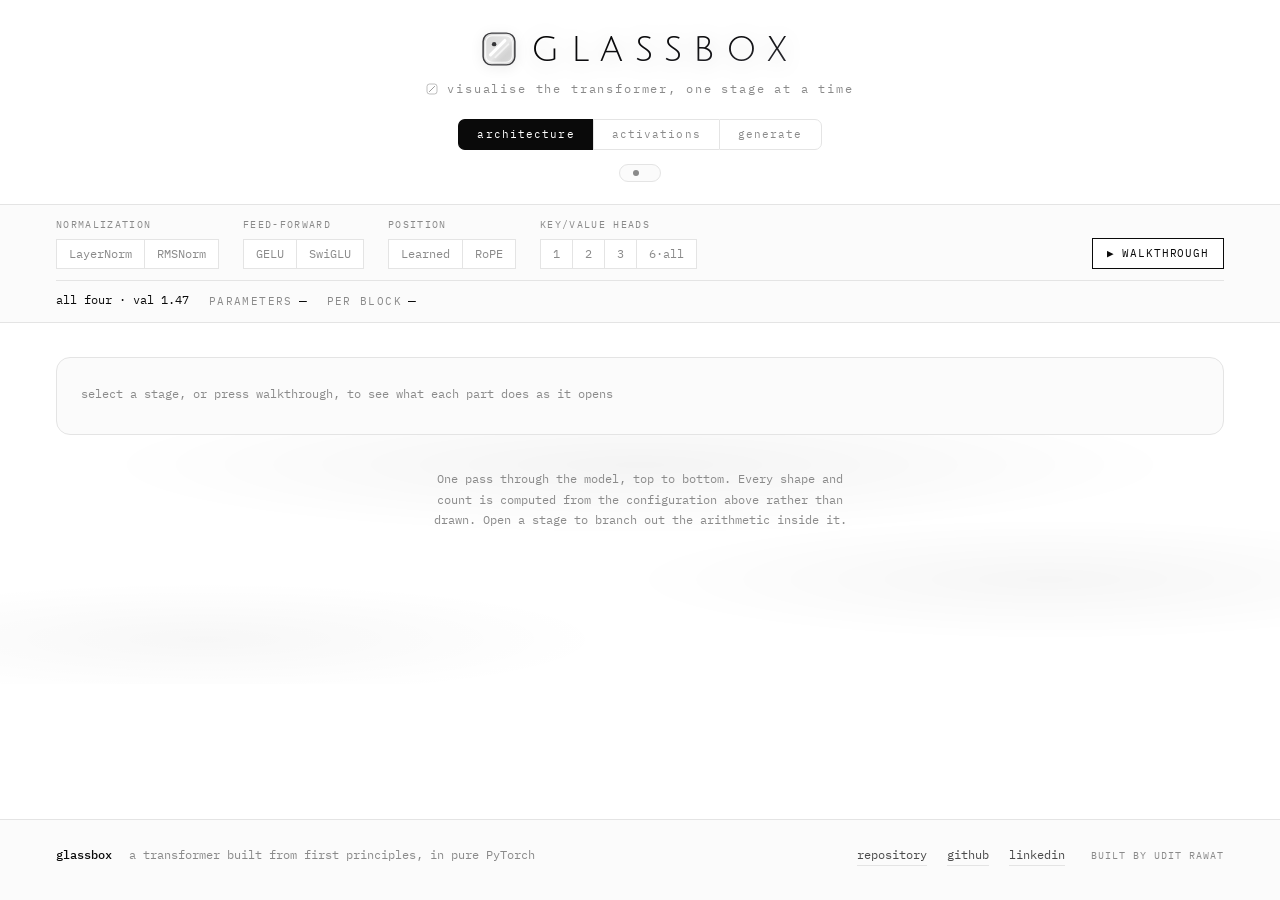
==== docs/index.html @ 79a3c071 "doc: built visualizer page and screenshots for github pages" ====
<!doctype html>
<html lang="en">
<head>
<meta charset="utf-8">
<meta name="viewport" content="width=device-width, initial-scale=1">
<title>glassbox — visualise the transformer</title>
<link rel="icon" href="data:image/svg+xml,%3Csvg%20xmlns%3D%22http%3A%2F%2Fwww.w3.org%2F2000%2Fsvg%22%20viewBox%3D%220%200%2032%2032%22%3E%3Crect%20width%3D%2232%22%20height%3D%2232%22%20rx%3D%228%22%20fill%3D%22%230b0b0d%22%2F%3E%3Cpath%20d%3D%22M7%2023L23%207%22%20stroke%3D%22%23fff%22%20stroke-width%3D%224.2%22%20stroke-linecap%3D%22round%22%20opacity%3D%22.95%22%2F%3E%3Cpath%20d%3D%22M13.5%2026.5L26.5%2013.5%22%20stroke%3D%22%23fff%22%20stroke-width%3D%222%22%20stroke-linecap%3D%22round%22%20opacity%3D%22.42%22%2F%3E%3Ccircle%20cx%3D%2210.8%22%20cy%3D%2210.8%22%20r%3D%222.7%22%20fill%3D%22%23fff%22%20opacity%3D%22.9%22%2F%3E%3C%2Fsvg%3E">
<link rel="preconnect" href="https://fonts.googleapis.com">
<link rel="preconnect" href="https://fonts.gstatic.com" crossorigin>
<link href="https://fonts.googleapis.com/css2?family=Julius+Sans+One&family=IBM+Plex+Mono:wght@400;450;500;600&display=swap" rel="stylesheet">
<style>
/* glassbox visualizer.

   Monospace throughout, with a bitmap face for the title. One light theme:
   chrome is black, white and grey, and colour appears only where it carries
   meaning — one hue and one geometric marker per component kind. The output
   head shares the embedding's hue and shape because it is the embedding
   transposed. */

:root{
  --ground:#ffffff; --surface:#fbfbfb; --surface-2:#f2f2f2; --line:#e4e4e4;
  --line-strong:#b8b8b8;
  --ink:#0a0a0a; --ink-mid:#4a4a4a; --ink-mute:#8a8a8a;

  --embedding:#c2560f;   --embedding-rgb:194,86,15;
  --attention:#12607f;   --attention-rgb:18,96,127;
  --feedforward:#5f3aa6; --feedforward-rgb:95,58,166;
  --norm:#5c5c66;        --norm-rgb:92,92,102;
  --residual:#26262c;    --residual-rgb:38,38,44;
  --output:#c2560f;      --output-rgb:194,86,15;

  --pad:56px;
  --bar-clear:24px;    /* set from the bar's measured height at runtime */
  --rail:420px;        /* panel column: pad + panel + pad */
  --card-w:330px;
  --display:"Julius Sans One",ui-sans-serif,system-ui,sans-serif;
  --mono:"IBM Plex Mono",ui-monospace,"SF Mono",SFMono-Regular,Menlo,monospace;
}
@media (max-width:820px){:root{--pad:20px;--card-w:290px}}

/* Glass, not flat fill. A tinted translucent pane, a bright rim along the top
   edge where light would catch it, and a soft shadow in its own hue. The name
   of the project is the reason: you are meant to see through the thing. */
.glass{
  background:linear-gradient(152deg,
      rgba(var(--kind-rgb),.16) 0%,
      rgba(var(--kind-rgb),.07) 46%,
      rgba(255,255,255,.42) 100%);
  backdrop-filter:blur(14px) saturate(150%);
  -webkit-backdrop-filter:blur(14px) saturate(150%);
  border:1px solid rgba(var(--kind-rgb),.30);
  box-shadow:
    inset 0 1px 0 rgba(255,255,255,.92),
    inset 0 0 0 1px rgba(255,255,255,.35),
    0 10px 26px -16px rgba(var(--kind-rgb),.55);
}

*{box-sizing:border-box}
/* main and .bar both set an explicit display, which beats the user-agent rule
   for [hidden] — so toggling the attribute did nothing and every view stayed
   on top of the others. */
[hidden]{display:none!important}
/* The footer is last in the document, but the generate view is short enough
   that on a tall window it stopped short of the bottom and left the footer
   floating in the middle of the page. Pinning it costs one flex column. */
body{margin:0;background:var(--ground);color:var(--ink);font-family:var(--mono);
  font-size:13px;line-height:1.55;-webkit-font-smoothing:antialiased;
  font-feature-settings:"zero" 1;
  min-height:100vh;display:flex;flex-direction:column}
.foot{margin-top:auto}
button{font:inherit;color:inherit;cursor:pointer}

/* ------------------------------------------------------------- header */
.mast{padding:30px var(--pad) 22px;border-bottom:1px solid var(--line);
  text-align:center}
h1{margin:0;font-family:var(--display);font-size:38px;font-weight:400;
  letter-spacing:.30em;line-height:1;text-transform:lowercase;position:relative}
/* Etched into frosted glass: the fill fades toward the tail, a hairline of
   white sits above the letterforms where light would catch a bevel, and a
   diffuse shadow sits beneath as if the pane had depth. */
h1 span{
  background:linear-gradient(168deg,#000 0%,#111114 58%,#33333a 100%);
  -webkit-background-clip:text;background-clip:text;color:transparent;
  filter:drop-shadow(0 1px 0 rgba(255,255,255,.85))
         drop-shadow(0 3px 10px rgba(0,0,0,.14))}
.d-title{font-family:var(--display);font-size:20px;font-weight:400;
  letter-spacing:.10em;margin:11px 0 18px}
/* A pane with a highlight struck across it — the mark is the thing the project
   is named after, and the same glass the cards are made of. */
.wordmark{display:flex;align-items:center;justify-content:center;gap:14px}
.glyph{width:36px;height:36px;flex:none;
  filter:drop-shadow(0 2px 6px rgba(0,0,0,.16))}
.tagline{margin:12px 0 0;color:var(--ink-mute);font-size:11.5px;
  letter-spacing:.16em;text-transform:lowercase;
  display:inline-flex;align-items:center;justify-content:center;gap:9px}
.tag-glyph{width:12px;height:12px;flex:none}

/* --------------------------------------------------------- control bar */
.bar{padding:13px var(--pad) 11px;border-bottom:1px solid var(--line);
  background:var(--surface);position:sticky;top:0;z-index:6;
  display:flex;flex-direction:column;gap:11px}
.bar-row{display:flex;align-items:flex-end;gap:24px;flex-wrap:wrap}
.bar-facts{align-items:center;gap:20px;padding-top:10px;
  border-top:1px solid var(--line)}
.bar-spacer{flex:1}
.fact{font-size:10.5px;color:var(--ink-mute);display:flex;align-items:baseline;gap:6px}
.fact em{font-style:normal;letter-spacing:.13em;text-transform:uppercase}
.fact b{font-size:13px;font-weight:500;color:var(--ink);
  font-variant-numeric:tabular-nums}
#model-name{color:var(--ink);font-size:12px}
.control-name{display:block;font-size:9.5px;letter-spacing:.14em;
  text-transform:uppercase;color:var(--ink-mute);margin-bottom:6px}
.seg{display:flex;border:1px solid var(--line);background:var(--ground)}
.seg button{background:none;border:0;border-right:1px solid var(--line);
  padding:5px 12px;font-size:11.5px;color:var(--ink-mute);transition:background .12s}
.seg button:last-child{border-right:0}
.seg button:hover{background:var(--surface-2);color:var(--ink)}
.seg button[aria-pressed="true"]{background:var(--ink);color:var(--ground);font-weight:500}
.breakdown{display:flex;gap:18px;align-items:center}
.bd{display:flex;align-items:center;gap:7px;font-size:10.5px;color:var(--ink-mute)}
.bd b{font-weight:500;color:var(--ink-mid);font-variant-numeric:tabular-nums}
.note{text-align:right}

/* ------------------------------------------------------------- canvas */
/* Two columns: the panel's gutter on the left, the canvas on the right. The
   canvas then takes the same width back as padding on its right, so the flow
   stays centred on the page rather than on the space that was left over. */
main{position:relative;display:block}
@media (min-width:1380px){
  main{display:grid;grid-template-columns:var(--rail) minmax(0,1fr)}
}
.canvas{padding:34px var(--pad) 120px;position:relative;isolation:isolate}
/* Room for the floating panel, taken symmetrically so the flow stays centred
   on the page rather than on the leftover space. */
@media (min-width:1380px){
  .canvas{padding-left:0;padding-right:var(--rail)}
}
/* A barely-there ground so the panes have something to refract. Grey only —
   the chrome stays black and white. */
.canvas::before{content:"";position:absolute;inset:0;z-index:-1;pointer-events:none;
  background:
    radial-gradient(60% 40% at 50% 12%, rgba(0,0,0,.045), transparent 70%),
    radial-gradient(46% 34% at 82% 58%, rgba(0,0,0,.035), transparent 72%),
    radial-gradient(44% 32% at 16% 82%, rgba(0,0,0,.03), transparent 72%)}
.lede{max-width:62ch;margin:0 auto 34px;font-size:12px;color:var(--ink-mute);
  line-height:1.7;text-align:center}
/* The spine is centred and stays centred. Branches are taken out of flow and
   floated to the right, so opening one never shifts the column sideways. */
.flow{width:var(--card-w);margin:0 auto;display:flex;flex-direction:column;
  align-items:stretch;position:relative}
.stage{position:relative}

.card{position:relative;width:var(--card-w);flex:none;padding:15px 17px;
  border-radius:13px;cursor:pointer;
  transition:transform .16s cubic-bezier(.33,1,.68,1),box-shadow .16s,
             max-height .3s,opacity .24s,padding .3s;
  max-height:132px;overflow:hidden}
.card:hover{transform:translateY(-2px)}
.card:hover,.card[aria-selected="true"]{
  box-shadow:
    inset 0 1px 0 rgba(255,255,255,.95),
    inset 0 0 0 1px rgba(255,255,255,.45),
    0 14px 30px -14px rgba(var(--kind-rgb),.6),
    0 0 0 1px rgba(var(--kind-rgb),.42)}

.card-top{display:flex;align-items:flex-start;gap:12px}
.marker{flex:none;margin-top:2px}
.card-head{flex:1;min-width:0}
.card-kind{font-size:9px;letter-spacing:.14em;text-transform:uppercase;
  color:var(--kind)}
.card-title{font-size:14px;font-weight:500;line-height:1.35;margin-top:3px}
.card-nums{text-align:right;flex:none}
.card-shape{font-size:10.5px;color:var(--ink-mute);white-space:nowrap}
.card-params{font-size:12.5px;color:var(--ink-mid);font-variant-numeric:tabular-nums;
  margin-top:2px}
.card-more{display:flex;align-items:center;gap:7px;margin-top:10px;font-size:10px;
  letter-spacing:.08em;text-transform:uppercase;color:var(--kind)}
.card-more .chev{font-size:8px;transition:transform .2s}
.stage[data-open="true"] .card-more .chev{transform:rotate(90deg)}
.pulse{position:relative;width:5px;height:5px;background:var(--kind);flex:none}
.pulse::after{content:"";position:absolute;inset:0;background:var(--kind);
  animation:blip 2.2s ease-out infinite}
@keyframes blip{0%{transform:scale(1);opacity:.5}70%,100%{transform:scale(3.6);opacity:0}}
.stage[data-open="true"] .pulse::after{animation:none}

.card.absent{max-height:0;padding-top:0;padding-bottom:0;opacity:0;border-width:0}
.stage.absent-row + .link{max-height:0;opacity:0}
.card.changed{animation:flash .9s ease-out}
@keyframes flash{0%{box-shadow:-4px 4px 0 0 var(--kind)}100%{box-shadow:-4px 4px 0 0 transparent}}

/* ------------------------------------------ the sideways branch of steps */
.rail{position:absolute;left:100%;top:0;display:flex;align-items:flex-start;
  overflow:hidden;max-width:0;opacity:0;
  transition:max-width .55s cubic-bezier(.33,1,.68,1),opacity .4s}
.stage[data-open="true"] .rail{max-width:1200px;opacity:1}
.rail-stem{width:26px;height:1px;background:var(--kind);margin-top:33px;flex:none}
.steps{display:flex;align-items:flex-start;gap:0}
.step{width:118px;flex:none;display:flex;flex-direction:column;align-items:center;
  gap:8px;padding:0 4px}
.tile{width:54px;height:54px;border-radius:11px;display:flex;align-items:center;
  justify-content:center;font-size:15px;font-weight:500;color:var(--kind);
  position:relative}
.tile::after{content:"";position:absolute;inset:5px;border-radius:7px;
  border:1px solid rgba(255,255,255,.6);pointer-events:none}
.step p{margin:0;font-size:10.5px;line-height:1.45;color:var(--ink-mid);
  text-align:center}
.hop{width:20px;height:1px;background:var(--kind);opacity:.5;margin-top:33px;flex:none}

/* connectors down the spine */
.link{width:1px;height:24px;background:var(--line-strong);margin:0 auto;
  position:relative;transition:max-height .3s,opacity .24s;max-height:24px}
.link::after{content:"";position:absolute;bottom:0;left:50%;width:5px;height:5px;
  border-bottom:1px solid var(--line-strong);border-right:1px solid var(--line-strong);
  transform:translateX(-50%) rotate(45deg)}

[data-kind="embedding"]{--kind:var(--embedding);--kind-rgb:var(--embedding-rgb)}
[data-kind="attention"]{--kind:var(--attention);--kind-rgb:var(--attention-rgb)}
[data-kind="feedforward"]{--kind:var(--feedforward);--kind-rgb:var(--feedforward-rgb)}
[data-kind="norm"]{--kind:var(--norm);--kind-rgb:var(--norm-rgb)}
[data-kind="residual"]{--kind:var(--residual);--kind-rgb:var(--residual-rgb)}
[data-kind="output"]{--kind:var(--output);--kind-rgb:var(--output-rgb)}
.stage{--kind:var(--ink);--kind-rgb:38,38,44}

/* ------------------------------------------------------------ ×N group */
.stack{position:relative;border:1px dashed var(--line-strong);padding:32px 16px 16px;
  background:var(--surface);margin:4px -17px}
.stack-head{display:flex;align-items:center;gap:10px;position:absolute;top:-12px;
  left:16px;background:var(--ground);border:1px solid var(--line);padding:3px 12px 3px 10px}
.stack-head:hover{border-color:var(--line-strong)}
.stack-title{font-size:11.5px;font-weight:500}
.stack-head .chev{font-size:8px;color:var(--ink-mute);transition:transform .2s}
.stack[data-open="true"] .stack-head .chev{transform:rotate(90deg)}
.badge{font-size:11px;padding:1px 8px;background:var(--ink);color:var(--ground);
  font-variant-numeric:tabular-nums}
.stack-meta{font-size:10px;color:var(--ink-mute);font-variant-numeric:tabular-nums}
.stack-body{display:flex;flex-direction:column;align-items:flex-start}
.stack-shut{display:flex;align-items:center;gap:18px}
.mini{display:flex;gap:6px;align-items:center}
.stack-shut p{margin:0;font-size:11px;color:var(--ink-mute);max-width:34ch}
.stack[data-open="true"] .stack-shut{display:none}
.stack[data-open="false"] .stack-body{display:none}

/* -------------------------------------------------------------- detail */
/* On the left and sticky, so it fills in as each stage opens rather than
   waiting at the bottom of the page for someone to scroll that far. */
.detail{background:var(--surface);border:1px solid var(--line);border-radius:14px;
  padding:26px 24px 30px;margin:34px var(--pad) 0}
@media (min-width:1380px){
  /* Sticky rather than fixed. Fixed cannot clear the bar at the top of the page
     and still sit sensibly once scrolled — it has one offset for two different
     situations, and gets clipped in one of them. */
  .detail{position:sticky;top:var(--bar-clear);width:308px;
    margin:0 0 0 var(--pad);align-self:start;
    max-height:calc(100vh - var(--bar-clear) - 32px);overflow-y:auto}
}
.detail-empty{color:var(--ink-mute);font-size:12px}
.detail-hint{margin:0;line-height:1.7}
.d-head{display:flex;align-items:center;gap:11px}
.d-kind{font-size:9.5px;letter-spacing:.14em;text-transform:uppercase;color:var(--kind)}
.d-grid{display:flex;flex-direction:column;gap:22px}
.d-body{font-size:13px;line-height:1.75;color:var(--ink-mid);margin:0;max-width:70ch}
.d-note{margin:14px 0 0;padding:12px 14px;background:var(--ground);
  border-left:2px solid var(--kind);font-size:12px;line-height:1.7;color:var(--ink-mid);
  max-width:70ch}
.d-facts{display:flex;flex-direction:column;gap:9px;margin-top:4px}
.d-fact{display:flex;justify-content:space-between;gap:14px;font-size:11.5px;
  border-bottom:1px solid var(--line);padding-bottom:8px}
.d-fact span{color:var(--ink-mute)}
.d-fact b{font-weight:500;font-variant-numeric:tabular-nums;text-align:right}
.d-src{font-size:10.5px;color:var(--ink-mute);word-break:break-all;margin-top:14px}

@media (prefers-reduced-motion:reduce){*{animation:none!important;transition:none!important}}

/* ------------------------------------------------------------ walkthrough */
.play{background:var(--ground);border:1px solid var(--ink);padding:6px 14px;
  font-size:11px;letter-spacing:.08em;text-transform:uppercase;
  transition:background .13s,color .13s}
.play:hover{background:var(--ink);color:var(--ground)}
.play[data-playing="true"]{background:var(--ink);color:var(--ground)}
/* the stage being narrated */
.stage.lit .card{box-shadow:
    inset 0 1px 0 rgba(255,255,255,.95),
    0 18px 38px -16px rgba(var(--kind-rgb),.7),
    0 0 0 1.5px rgba(var(--kind-rgb),.55)}

/* --------------------------------------------------------------- signal */
/* A line drawn from the panel to whichever stage is being explained, so the
   two halves of the page are visibly the same thought. Dashes travel along it
   toward the panel, in the direction the explanation flows. */
.signal{position:absolute;inset:0;width:100%;height:100%;pointer-events:none;
  z-index:2;overflow:visible;opacity:0;transition:opacity .35s}
.signal.on{opacity:1}
.signal path{fill:none;stroke:var(--kind,#26262c);stroke-width:1.3;
  stroke-dasharray:5 6;stroke-linecap:round;
  animation:travel 1.1s linear infinite}
@keyframes travel{to{stroke-dashoffset:-11}}
@media (max-width:1379px){.signal{display:none}}
@media (prefers-reduced-motion:reduce){.signal path{animation:none}}

/* ---------------------------------------------------------------- footer */
.foot{display:flex;align-items:baseline;gap:26px;flex-wrap:wrap;
  padding:26px var(--pad) 34px;border-top:1px solid var(--line);
  background:var(--surface);font-size:11.5px;color:var(--ink-mute)}
.foot strong{font-weight:500;color:var(--ink);margin-right:10px}
.foot nav{display:flex;gap:20px;margin-left:auto}
.foot a{color:var(--ink-mid);text-decoration:none;border-bottom:1px solid var(--line);
  padding-bottom:1px;transition:color .13s,border-color .13s}
.foot a:hover{color:var(--ink);border-color:var(--ink)}
.foot .by{letter-spacing:.1em;text-transform:uppercase;font-size:10px}

/* ====================================================== activations & generate */

.modes{display:flex;justify-content:center;gap:0;margin-top:18px}
.modes button{background:var(--ground);border:1px solid var(--line);border-right:0;
  padding:6px 18px;font-size:11px;letter-spacing:.1em;text-transform:lowercase;
  color:var(--ink-mute);transition:background .13s,color .13s}
.modes button:first-child{border-radius:7px 0 0 7px}
.modes button:last-child{border-right:1px solid var(--line);border-radius:0 7px 7px 0}
.modes button:hover{background:var(--surface-2);color:var(--ink)}
.modes button[aria-pressed="true"]{background:var(--ink);color:var(--ground);
  border-color:var(--ink)}

.view{padding:0 var(--pad) 70px}
.view[data-view="generate"]{padding-bottom:50px}
.cap{font-size:9.5px;letter-spacing:.14em;text-transform:uppercase;color:var(--ink-mute)}

.prompt-bar{display:flex;gap:10px;align-items:stretch;padding:22px 0 18px;
  max-width:1180px;margin:0 auto}
.prompt-bar input{flex:1;font:inherit;font-size:13px;padding:9px 13px;
  border:1px solid var(--line);border-radius:8px;background:var(--ground);
  color:var(--ink)}
.prompt-bar input:focus{outline:none;border-color:var(--ink)}
.prompt-bar select{font:inherit;font-size:12px;padding:9px 11px;border-radius:8px;
  border:1px solid var(--line);background:var(--ground);color:var(--ink)}
.run{background:var(--ink);color:var(--ground);border:1px solid var(--ink);
  border-radius:8px;padding:9px 20px;font-size:11px;letter-spacing:.1em;
  text-transform:uppercase}
.run:hover{opacity:.86}
.run[disabled]{opacity:.45;cursor:default}

.act-wrap{max-width:1180px;margin:0 auto;display:flex;flex-direction:column;gap:16px}
.pane{border:1px solid var(--line);border-radius:12px;background:var(--surface);
  padding:14px 16px 16px}
.pane-head{display:flex;justify-content:space-between;align-items:center;gap:16px;
  margin-bottom:12px;flex-wrap:wrap}
.sortby{display:flex;align-items:center;gap:6px;font-size:10px;color:var(--ink-mute)}
.sortby button{background:var(--ground);border:1px solid var(--line);
  padding:3px 9px;font-size:10px;color:var(--ink-mute);border-radius:5px}
.sortby button[aria-pressed="true"]{background:var(--ink);color:var(--ground);
  border-color:var(--ink)}

.tokens{display:flex;flex-wrap:wrap;gap:4px;margin-top:8px}
.tok{border:1px solid var(--line);background:var(--ground);border-radius:5px;
  padding:4px 7px;font-size:12px;color:var(--ink-mid);transition:all .11s}
.tok:hover{border-color:var(--line-strong)}
.tok[aria-pressed="true"]{background:var(--attention);border-color:var(--attention);
  color:#fff}

.act-main{display:grid;grid-template-columns:minmax(0,1fr);gap:16px}
@media (min-width:1100px){.act-main{grid-template-columns:minmax(0,1fr) 400px}}

.grid{display:grid;grid-template-columns:repeat(6,1fr);gap:7px}
.cell{border:1px solid var(--line);border-radius:6px;background:var(--ground);
  padding:5px;display:flex;flex-direction:column;gap:4px;transition:all .12s}
.cell:hover{border-color:var(--attention)}
.cell[aria-pressed="true"]{border-color:var(--attention);
  box-shadow:0 0 0 2px rgba(var(--attention-rgb),.28)}
.cell canvas{width:100%;aspect-ratio:1;image-rendering:pixelated;border-radius:3px;
  display:block}
.cell .lbl{font-size:8.5px;color:var(--ink-mute);display:flex;
  justify-content:space-between;gap:4px}
.cell .kind{font-size:8px;color:var(--attention)}

.heat-wrap{position:relative;padding:0 0 22px 46px}
.heat{width:100%;aspect-ratio:1;image-rendering:pixelated;border:1px solid var(--line);
  border-radius:4px;display:block;cursor:crosshair}
.axis{position:absolute;display:flex;font-size:8.5px;color:var(--ink-mute);
  overflow:hidden}
.axis-y{left:0;top:0;bottom:22px;width:42px;flex-direction:column;
  align-items:flex-end;justify-content:space-between;text-align:right}
.axis-x{left:46px;right:0;bottom:0;height:20px;justify-content:space-between}
.axis span{white-space:nowrap;overflow:hidden;max-width:42px}
.readout{margin:10px 0 0;font-size:11.5px;color:var(--ink-mid);min-height:17px}
.stats{display:grid;grid-template-columns:repeat(2,1fr);gap:6px 16px;margin-top:12px}
.stat-row{display:flex;justify-content:space-between;font-size:10.5px;
  border-bottom:1px solid var(--line);padding-bottom:4px}
.stat-row span{color:var(--ink-mute)}
.stat-row b{font-weight:500;font-variant-numeric:tabular-nums}

.lens{display:flex;gap:0;overflow-x:auto;padding-bottom:4px}
.depth{flex:1;min-width:98px;display:flex;flex-direction:column;align-items:center;
  gap:6px;padding:0 5px;position:relative}
.depth + .depth::before{content:"";position:absolute;left:-4px;top:26px;width:8px;
  height:1px;background:var(--line-strong)}
.depth .d-label{font-size:9px;letter-spacing:.1em;text-transform:uppercase;
  color:var(--ink-mute)}
.depth .d-tok{width:100%;border:1px solid var(--line);border-radius:7px;
  background:var(--ground);padding:9px 6px;text-align:center;font-size:16px;
  font-weight:500}
.depth .d-prob{font-size:10.5px;color:var(--ink-mute);font-variant-numeric:tabular-nums}
.depth .d-bar{width:100%;height:3px;background:var(--surface-2);border-radius:2px;
  overflow:hidden}
.depth .d-bar i{display:block;height:100%;background:var(--attention)}
.depth.final .d-tok{border-color:var(--attention);
  box-shadow:0 0 0 2px rgba(var(--attention-rgb),.2)}

.preds{display:flex;flex-direction:column;gap:5px}
.pred{display:grid;grid-template-columns:56px 1fr 54px;align-items:center;gap:10px;
  font-size:12px}
.pred .p-tok{border:1px solid var(--line);border-radius:5px;background:var(--ground);
  padding:3px 0;text-align:center;font-weight:500}
.pred .p-bar{height:8px;background:var(--surface-2);border-radius:3px;overflow:hidden}
.pred .p-bar i{display:block;height:100%;background:var(--attention)}
.pred .p-val{text-align:right;font-size:11px;color:var(--ink-mute);
  font-variant-numeric:tabular-nums}

.gen-wrap{max-width:900px;margin:0 auto}
.gen-note{display:block;line-height:1.7;text-transform:none;letter-spacing:0;
  font-size:11.5px;margin-bottom:14px}
.gen-meta{display:flex;gap:20px;flex-wrap:wrap;margin-bottom:12px;font-size:11px;
  color:var(--ink-mute)}
.gen-meta b{color:var(--ink);font-weight:500;font-variant-numeric:tabular-nums}
.gen-out{margin:0;padding:20px 22px;border:1px solid var(--line);border-radius:12px;
  background:var(--surface);font-size:13px;line-height:1.75;white-space:pre-wrap;
  color:var(--ink-mid);min-height:220px}
.gen-out b{color:var(--ink);font-weight:500}
.busy{color:var(--ink-mute);font-style:italic}

/* ------------------------------------------------------------- status */
/* Which build this is. A recorded answer and a live one look identical on the
   page, so the difference has to be stated rather than inferred. */
.status{display:inline-flex;align-items:center;gap:8px;margin:14px auto 0;
  padding:5px 13px;border:1px solid var(--line);border-radius:20px;
  background:var(--surface);font-size:10.5px;color:var(--ink-mute);
  letter-spacing:.04em}
.status i{width:6px;height:6px;border-radius:50%;flex:none;background:var(--ink-mute)}
.status[data-mode="live"] i{background:#2e7d4f;
  box-shadow:0 0 0 3px rgba(46,125,79,.16)}
.status[data-mode="static"] i{background:#b07a12;
  box-shadow:0 0 0 3px rgba(176,122,18,.16)}
.mast .status{display:flex;width:max-content}

/* -------------------------------------------------------- themed select */
/* A native select paints its list with operating-system chrome that no
   stylesheet can reach, so the popup never matched anything else on the page.
   The real element stays in the DOM, hidden but functional, and this draws
   over it — so .value and change events keep working exactly as before. */
.sel{position:relative;display:inline-flex}
.sel select{position:absolute;inset:0;opacity:0;pointer-events:none;width:100%}
.sel-btn{display:flex;align-items:center;gap:10px;width:100%;
  border:1px solid var(--line);border-radius:8px;background:var(--ground);
  padding:9px 12px;font-size:12px;color:var(--ink);text-align:left}
.sel-btn:hover{border-color:var(--line-strong)}
.sel[data-open="true"] .sel-btn{border-color:var(--ink)}
.sel-btn .v{flex:1;white-space:nowrap;overflow:hidden;text-overflow:ellipsis}
.sel-btn .c{font-size:8px;color:var(--ink-mute);transition:transform .18s}
.sel[data-open="true"] .sel-btn .c{transform:rotate(180deg)}
.sel-list{position:absolute;top:calc(100% + 5px);left:0;min-width:100%;
  background:var(--ground);border:1px solid var(--line-strong);border-radius:9px;
  box-shadow:0 12px 30px -12px rgba(0,0,0,.28);padding:5px;z-index:40;
  max-height:280px;overflow-y:auto;display:none}
.sel[data-open="true"] .sel-list{display:block}
.sel-list button{display:block;width:100%;text-align:left;background:none;border:0;
  border-radius:6px;padding:7px 10px;font-size:12px;color:var(--ink-mid);
  white-space:nowrap}
.sel-list button:hover{background:var(--surface-2);color:var(--ink)}
.sel-list button[aria-selected="true"]{background:var(--ink);color:var(--ground)}

</style>
</head>
<body>

<header class="mast">
  <div class="wordmark">
    <svg class="glyph" viewBox="0 0 34 34" aria-hidden="true">
      <defs>
        <linearGradient id="pane" x1="0" y1="0" x2="1" y2="1">
          <stop offset="0" stop-color="#000" stop-opacity=".14"/>
          <stop offset=".55" stop-color="#000" stop-opacity=".05"/>
          <stop offset="1" stop-color="#fff" stop-opacity=".5"/>
        </linearGradient>
      </defs>
      <rect x="2" y="2" width="30" height="30" rx="8" fill="url(#pane)"
            stroke="#111114" stroke-opacity=".8" stroke-width="1.4"/>
      <rect x="4.4" y="4.4" width="25.2" height="25.2" rx="6" fill="none"
            stroke="#fff" stroke-opacity=".85"/>
      <path d="M9 22.5 L22.5 9" stroke="#fff" stroke-opacity=".95"
            stroke-width="3" stroke-linecap="round"/>
      <path d="M13.5 25 L26 12.5" stroke="#fff" stroke-opacity=".6"
            stroke-width="1.6" stroke-linecap="round"/>
      <circle cx="12.4" cy="12.4" r="2.1" fill="#111114" fill-opacity=".82"/>
    </svg>
    <h1><span>glassbox</span></h1>
  </div>
  <p class="tagline">
    <svg class="tag-glyph" viewBox="0 0 12 12" aria-hidden="true">
      <rect x="1" y="1" width="10" height="10" rx="2.6" fill="none"
            stroke="currentColor" stroke-opacity=".55"/>
      <path d="M3.4 8.6 L8.6 3.4" stroke="currentColor" stroke-opacity=".85"
            stroke-linecap="round"/>
    </svg>
    visualise the transformer, one stage at a time
  </p>
  <nav class="modes" id="modes">
    <button data-mode="architecture" aria-pressed="true">architecture</button>
    <button data-mode="activations" aria-pressed="false">activations</button>
    <button data-mode="generate" aria-pressed="false">generate</button>
  </nav>
  <p class="status" id="status"><i></i><span></span></p>
</header>

<div class="bar" data-for="architecture">
  <div class="bar-row">
    <div class="control" data-field="norm">
      <span class="control-name">normalization</span>
      <div class="seg"><button data-value="layernorm">LayerNorm</button><button data-value="rmsnorm">RMSNorm</button></div>
    </div>
    <div class="control" data-field="activation">
      <span class="control-name">feed-forward</span>
      <div class="seg"><button data-value="gelu">GELU</button><button data-value="swiglu">SwiGLU</button></div>
    </div>
    <div class="control" data-field="pos_encoding">
      <span class="control-name">position</span>
      <div class="seg"><button data-value="learned">Learned</button><button data-value="rope">RoPE</button></div>
    </div>
    <div class="control" data-field="n_kv_heads">
      <span class="control-name">key/value heads</span>
      <div class="seg" id="kv-seg"></div>
    </div>
    <div class="bar-spacer"></div>
    <button id="play" class="play">▶ walkthrough</button>
  </div>

  <div class="bar-row bar-facts">
    <span class="fact" id="model-name">—</span>
    <span class="fact"><em>parameters</em> <b id="stat-params">—</b></span>
    <span class="fact"><em>per block</em> <b id="stat-layer">—</b></span>
    <div class="breakdown" id="breakdown"></div>
    <div class="bar-spacer"></div>
    <span class="fact note" id="preset-note"></span>
  </div>
</div>

<main data-view="architecture">
  <svg class="signal" id="signal" aria-hidden="true"><path/></svg>
  <aside class="detail" id="detail">
    <div class="detail-empty">
      <p class="detail-hint">select a stage, or press walkthrough, to see what
        each part does as it opens</p>
    </div>
  </aside>

  <div class="canvas">
    <p class="lede">One pass through the model, top to bottom. Every shape and
      count is computed from the configuration above rather than drawn. Open a
      stage to branch out the arithmetic inside it.</p>
    <div class="flow" id="diagram" aria-live="polite"></div>
  </div>
</main>

<section class="view" data-view="activations" hidden>
  <div class="prompt-bar">
    <input id="ins-prompt" type="text" spellcheck="false"
           value="ROMEO:&#10;What is th" aria-label="prompt">
    <select id="ins-model" aria-label="model"></select>
    <button id="ins-run" class="run">inspect</button>
  </div>

  <div class="act-wrap">
    <div class="act-tokens">
      <span class="cap">tokens · click one to inspect that position</span>
      <div id="tokens" class="tokens"></div>
    </div>

    <div class="act-main">
      <section class="pane">
        <header class="pane-head">
          <span class="cap">attention · layer by head</span>
          <div class="sortby">
            <span>sort</span>
            <button data-sort="layer" aria-pressed="true">layer</button>
            <button data-sort="mean_distance" aria-pressed="false">distance</button>
            <button data-sort="previous_token" aria-pressed="false">prev-token</button>
            <button data-sort="entropy" aria-pressed="false">entropy</button>
          </div>
        </header>
        <div id="grid" class="grid"></div>
      </section>

      <section class="pane">
        <header class="pane-head"><span class="cap" id="head-cap">selected head</span></header>
        <div class="detail-head">
          <div class="heat-wrap">
            <canvas id="heat" class="heat"></canvas>
            <div id="heat-axis-y" class="axis axis-y"></div>
            <div id="heat-axis-x" class="axis axis-x"></div>
          </div>
          <p class="readout" id="readout">hover the map to read a weight</p>
          <div class="stats" id="head-stats"></div>
        </div>
      </section>
    </div>

    <section class="pane">
      <header class="pane-head"><span class="cap" id="lens-cap">logit lens · what the model would say at each depth</span></header>
      <div id="lens" class="lens"></div>
    </section>

    <section class="pane">
      <header class="pane-head"><span class="cap" id="pred-cap">next token</span></header>
      <div id="preds" class="preds"></div>
    </section>
  </div>
</section>

<section class="view" data-view="generate" hidden>
  <div class="prompt-bar">
    <input id="gen-prompt" type="text" spellcheck="false"
           value="ROMEO:" aria-label="prompt">
    <select id="gen-model" aria-label="model"></select>
    <button id="gen-run" class="run">generate</button>
  </div>
  <div class="gen-wrap">
    <p class="cap gen-note">same prompt, same seed, one architecture at a time.
      switch the model to see what the four Phase 2 changes are actually worth.</p>
    <div class="gen-meta" id="gen-meta"></div>
    <pre id="gen-out" class="gen-out">press generate</pre>
  </div>
</section>

<footer class="foot">
  <div>
    <strong>glassbox</strong>
    <span>a transformer built from first principles, in pure PyTorch</span>
  </div>
  <nav>
    <a href="https://github.com/udit-rawat/glassbox">repository</a>
    <a href="https://github.com/udit-rawat">github</a>
    <a href="https://www.linkedin.com/in/udit-r/">linkedin</a>
  </nav>
  <span class="by">built by Udit Rawat</span>
</footer>

<script>window.GLASSBOX_DATA = {"meta":{"models":[{"name":"baseline","label":"LayerNorm \u00b7 GELU \u00b7 learned \u00b7 6 kv","val_loss":1.5039,"params":2706624,"history":[],"config":{"vocab_size":65,"block_size":128,"d_model":192,"n_layers":6,"n_heads":6,"n_kv_heads":6,"norm":"layernorm","activation":"gelu","pos_encoding":"learned","bias":true}},{"name":"rmsnorm","label":"RMSNorm only","val_loss":1.5004,"params":2704128,"history":[],"config":{"vocab_size":65,"block_size":128,"d_model":192,"n_layers":6,"n_heads":6,"n_kv_heads":6,"norm":"rmsnorm","activation":"gelu","pos_encoding":"learned","bias":true}},{"name":"swiglu","label":"SwiGLU only","val_loss":1.5085,"params":2708160,"history":[],"config":{"vocab_size":65,"block_size":128,"d_model":192,"n_layers":6,"n_heads":6,"n_kv_heads":6,"norm":"layernorm","activation":"swiglu","pos_encoding":"learned","bias":true}},{"name":"rope","label":"RoPE only","val_loss":1.4749,"params":2682048,"history":[],"config":{"vocab_size":65,"block_size":128,"d_model":192,"n_layers":6,"n_heads":6,"n_kv_heads":6,"norm":"layernorm","activation":"gelu","pos_encoding":"rope","bias":true}},{"name":"gqa","label":"2 kv heads only","val_loss":1.5055,"params":2410176,"history":[],"config":{"vocab_size":65,"block_size":128,"d_model":192,"n_layers":6,"n_heads":6,"n_kv_heads":2,"norm":"layernorm","activation":"gelu","pos_encoding":"learned","bias":true}},{"name":"all","label":"all four","val_loss":1.47,"params":2384640,"history":[],"config":{"vocab_size":65,"block_size":128,"d_model":192,"n_layers":6,"n_heads":6,"n_kv_heads":2,"norm":"rmsnorm","activation":"swiglu","pos_encoding":"rope","bias":true}},{"name":"tinystories","label":"tinystories","val_loss":1.5787,"params":11015040,"history":[],"config":{"vocab_size":4096,"block_size":256,"d_model":384,"n_layers":6,"n_heads":6,"n_kv_heads":2,"norm":"rmsnorm","activation":"swiglu","pos_encoding":"rope","bias":false}}],"default":"all"},"architecture":{"norm=layernorm|activation=gelu|pos_encoding=learned|n_kv_heads=1":{"config":{"vocab_size":65,"block_size":128,"d_model":192,"n_layers":6,"n_heads":6,"n_kv_heads":1,"d_head":32,"norm":"layernorm","activation":"gelu","pos_encoding":"learned","bias":true},"blocks":[{"id":"tokens","label":"Token ids","kind":"embedding","detail":"Integers, one per character or BPE token.","out_shape":["B","T"],"params":0,"source":"glassbox/tokenizer/","present":true,"note":"","steps":["a prompt becomes integers: \"ROM\" is [30, 27, 25]","one integer per character or BPE token"]},{"id":"token_embedding","label":"Token embedding","kind":"embedding","detail":"Lookup table, 65 rows of 192. Learned, and reused transposed as the output head.","out_shape":["B","T",192],"params":12480,"source":"glassbox/model/gpt.py","present":true,"note":"","steps":["index the table by token id","one learned vector per token","the same matrix is reused, transposed, as the output head"]},{"id":"position_embedding","label":"Position embedding","kind":"embedding","detail":"One learned vector per slot, 128 of them. Added to the token vector, and the reason context is capped.","out_shape":["B","T",192],"params":24576,"source":"glassbox/model/gpt.py","present":true,"note":"Replaced by rotation inside attention when RoPE is on.","steps":["index the table by slot","add to the token vector","attention alone cannot tell position 3 from position 30"]},{"id":"residual_start","label":"Residual stream","kind":"residual","detail":"The channel every block writes an increment into. Nothing replaces it; each layer only adds.","out_shape":["B","T",192],"params":0,"source":"glassbox/model/gpt.py","present":true,"note":"","steps":["the stream begins here","every block adds into it; nothing replaces it"]},{"id":"block.ln_1","label":"LayerNorm","kind":"norm","detail":"Subtracts the mean, divides by the spread, then applies a learned gain and shift.","out_shape":["B","T",192],"params":384,"source":"glassbox/model/norm.py","present":true,"note":"","steps":["compute the mean and subtract it","compute the spread and divide by it","apply a learned gain and shift"]},{"id":"block.attn.q_proj","label":"Query projection","kind":"attention","detail":"6 heads of 32.","out_shape":["B",6,"T",32],"params":37056,"source":"glassbox/model/attention.py","present":true,"note":"","steps":["project the stream to n_heads x d_head","split into independent heads"]},{"id":"block.attn.kv_proj","label":"Key and value projections","kind":"attention","detail":"1 head each, shared across 6 query heads.","out_shape":["B",1,"T",32],"params":12352,"source":"glassbox/model/attention.py","present":true,"note":"Narrower than the query side \u2014 this is the tensor the KV cache stores, so the saving lands at generation time.","steps":["project to n_kv_heads x d_head, twice","split into heads","repeat each head across its group of query heads"]},{"id":"block.attn.rope","label":"Rotary embedding","kind":"attention","detail":"Rotates queries and keys by an angle set by position. Never applied to values: position decides what matches, not what is passed along.","out_shape":["B",6,"T",32],"params":0,"source":"glassbox/model/rope.py","present":false,"note":"Scores then depend only on the gap between two positions.","steps":["pair adjacent dimensions into planes","rotate each plane by an angle set by position","queries and keys only, never values"]},{"id":"block.attn.scores","label":"Scores, mask, softmax","kind":"attention","detail":"Every query against every key, scaled by 1/sqrt(32), future positions set to -inf, then softmaxed into a distribution over readable positions.","out_shape":["B",6,"T","T"],"params":0,"source":"glassbox/model/attention.py","present":true,"note":"This tensor is what the attention grid renders.","steps":["every query against every key","divide by sqrt(d_head) to hold the variance at 1","set future positions to -inf","softmax over keys, so each row is a distribution","mix the values by those weights"]},{"id":"block.attn.out_proj","label":"Output projection","kind":"attention","detail":"Recombines the heads, which until now never saw each other.","out_shape":["B","T",192],"params":37056,"source":"glassbox/model/attention.py","present":true,"note":"","steps":["lay the heads back side by side","project back to the model width","the first point at which heads see each other"]},{"id":"block.residual_1","label":"Residual add","kind":"residual","detail":"Write one of two per block.","out_shape":["B","T",192],"params":0,"source":"glassbox/model/blocks.py","present":true,"note":"","steps":["add the attention output into the stream"]},{"id":"block.ln_2","label":"LayerNorm","kind":"norm","detail":"Same normalization, before the feed-forward branch.","out_shape":["B","T",192],"params":384,"source":"glassbox/model/norm.py","present":true,"note":"","steps":["compute the mean and subtract it","compute the spread and divide by it","apply a learned gain and shift"]},{"id":"block.ffn","label":"GELU MLP  192 \u2192 768 \u2192 192","kind":"feedforward","detail":"Widen to 768, apply one fixed curve to every unit, project back. Where per-position computation happens.","out_shape":["B","T",192],"params":295872,"source":"glassbox/model/feedforward.py","present":true,"note":"","steps":["widen to the hidden size","apply GELU to every unit alike","project back to the model width"]},{"id":"block.residual_2","label":"Residual add","kind":"residual","detail":"Write two of two. Variance grows with depth, which is why the projections writing here start smaller in deeper models.","out_shape":["B","T",192],"params":0,"source":"glassbox/model/blocks.py","present":true,"note":"","steps":["add the feed-forward output into the stream","write two of two per block"]},{"id":"ln_f","label":"Final LayerNorm","kind":"norm","detail":"One last normalization before the stream is scored.","out_shape":["B","T",192],"params":384,"source":"glassbox/model/gpt.py","present":true,"note":"","steps":["compute the mean and subtract it","compute the spread and divide by it","apply a learned gain and shift"]},{"id":"lm_head","label":"Output head (tied)","kind":"output","detail":"Scores the stream against all 65 tokens using the embedding matrix transposed. Free in parameters, and the reason an untrained model predicts the token already present.","out_shape":["B","T",65],"params":0,"source":"glassbox/model/gpt.py","present":true,"note":"Weights shared with the token embedding.","steps":["normalize the stream one last time","score it against every token in the vocabulary","weights shared with the token embedding"]},{"id":"logits","label":"Logits","kind":"output","detail":"One score per token at every position.","out_shape":["B","T",65],"params":0,"source":"glassbox/model/gpt.py","present":true,"note":"","steps":["one score per token at every position","softmax turns them into the next-token distribution"]}],"totals":{"parameters":2336064,"by_kind":{"embedding":37056,"residual":0,"norm":1152,"attention":86464,"feedforward":295872,"output":0},"per_layer":383104,"n_layers":6}},"norm=layernorm|activation=gelu|pos_encoding=learned|n_kv_heads=2":{"config":{"vocab_size":65,"block_size":128,"d_model":192,"n_layers":6,"n_heads":6,"n_kv_heads":2,"d_head":32,"norm":"layernorm","activation":"gelu","pos_encoding":"learned","bias":true},"blocks":[{"id":"tokens","label":"Token ids","kind":"embedding","detail":"Integers, one per character or BPE token.","out_shape":["B","T"],"params":0,"source":"glassbox/tokenizer/","present":true,"note":"","steps":["a prompt becomes integers: \"ROM\" is [30, 27, 25]","one integer per character or BPE token"]},{"id":"token_embedding","label":"Token embedding","kind":"embedding","detail":"Lookup table, 65 rows of 192. Learned, and reused transposed as the output head.","out_shape":["B","T",192],"params":12480,"source":"glassbox/model/gpt.py","present":true,"note":"","steps":["index the table by token id","one learned vector per token","the same matrix is reused, transposed, as the output head"]},{"id":"position_embedding","label":"Position embedding","kind":"embedding","detail":"One learned vector per slot, 128 of them. Added to the token vector, and the reason context is capped.","out_shape":["B","T",192],"params":24576,"source":"glassbox/model/gpt.py","present":true,"note":"Replaced by rotation inside attention when RoPE is on.","steps":["index the table by slot","add to the token vector","attention alone cannot tell position 3 from position 30"]},{"id":"residual_start","label":"Residual stream","kind":"residual","detail":"The channel every block writes an increment into. Nothing replaces it; each layer only adds.","out_shape":["B","T",192],"params":0,"source":"glassbox/model/gpt.py","present":true,"note":"","steps":["the stream begins here","every block adds into it; nothing replaces it"]},{"id":"block.ln_1","label":"LayerNorm","kind":"norm","detail":"Subtracts the mean, divides by the spread, then applies a learned gain and shift.","out_shape":["B","T",192],"params":384,"source":"glassbox/model/norm.py","present":true,"note":"","steps":["compute the mean and subtract it","compute the spread and divide by it","apply a learned gain and shift"]},{"id":"block.attn.q_proj","label":"Query projection","kind":"attention","detail":"6 heads of 32.","out_shape":["B",6,"T",32],"params":37056,"source":"glassbox/model/attention.py","present":true,"note":"","steps":["project the stream to n_heads x d_head","split into independent heads"]},{"id":"block.attn.kv_proj","label":"Key and value projections","kind":"attention","detail":"2 heads each, shared across 3 query heads.","out_shape":["B",2,"T",32],"params":24704,"source":"glassbox/model/attention.py","present":true,"note":"Narrower than the query side \u2014 this is the tensor the KV cache stores, so the saving lands at generation time.","steps":["project to n_kv_heads x d_head, twice","split into heads","repeat each head across its group of query heads"]},{"id":"block.attn.rope","label":"Rotary embedding","kind":"attention","detail":"Rotates queries and keys by an angle set by position. Never applied to values: position decides what matches, not what is passed along.","out_shape":["B",6,"T",32],"params":0,"source":"glassbox/model/rope.py","present":false,"note":"Scores then depend only on the gap between two positions.","steps":["pair adjacent dimensions into planes","rotate each plane by an angle set by position","queries and keys only, never values"]},{"id":"block.attn.scores","label":"Scores, mask, softmax","kind":"attention","detail":"Every query against every key, scaled by 1/sqrt(32), future positions set to -inf, then softmaxed into a distribution over readable positions.","out_shape":["B",6,"T","T"],"params":0,"source":"glassbox/model/attention.py","present":true,"note":"This tensor is what the attention grid renders.","steps":["every query against every key","divide by sqrt(d_head) to hold the variance at 1","set future positions to -inf","softmax over keys, so each row is a distribution","mix the values by those weights"]},{"id":"block.attn.out_proj","label":"Output projection","kind":"attention","detail":"Recombines the heads, which until now never saw each other.","out_shape":["B","T",192],"params":37056,"source":"glassbox/model/attention.py","present":true,"note":"","steps":["lay the heads back side by side","project back to the model width","the first point at which heads see each other"]},{"id":"block.residual_1","label":"Residual add","kind":"residual","detail":"Write one of two per block.","out_shape":["B","T",192],"params":0,"source":"glassbox/model/blocks.py","present":true,"note":"","steps":["add the attention output into the stream"]},{"id":"block.ln_2","label":"LayerNorm","kind":"norm","detail":"Same normalization, before the feed-forward branch.","out_shape":["B","T",192],"params":384,"source":"glassbox/model/norm.py","present":true,"note":"","steps":["compute the mean and subtract it","compute the spread and divide by it","apply a learned gain and shift"]},{"id":"block.ffn","label":"GELU MLP  192 \u2192 768 \u2192 192","kind":"feedforward","detail":"Widen to 768, apply one fixed curve to every unit, project back. Where per-position computation happens.","out_shape":["B","T",192],"params":295872,"source":"glassbox/model/feedforward.py","present":true,"note":"","steps":["widen to the hidden size","apply GELU to every unit alike","project back to the model width"]},{"id":"block.residual_2","label":"Residual add","kind":"residual","detail":"Write two of two. Variance grows with depth, which is why the projections writing here start smaller in deeper models.","out_shape":["B","T",192],"params":0,"source":"glassbox/model/blocks.py","present":true,"note":"","steps":["add the feed-forward output into the stream","write two of two per block"]},{"id":"ln_f","label":"Final LayerNorm","kind":"norm","detail":"One last normalization before the stream is scored.","out_shape":["B","T",192],"params":384,"source":"glassbox/model/gpt.py","present":true,"note":"","steps":["compute the mean and subtract it","compute the spread and divide by it","apply a learned gain and shift"]},{"id":"lm_head","label":"Output head (tied)","kind":"output","detail":"Scores the stream against all 65 tokens using the embedding matrix transposed. Free in parameters, and the reason an untrained model predicts the token already present.","out_shape":["B","T",65],"params":0,"source":"glassbox/model/gpt.py","present":true,"note":"Weights shared with the token embedding.","steps":["normalize the stream one last time","score it against every token in the vocabulary","weights shared with the token embedding"]},{"id":"logits","label":"Logits","kind":"output","detail":"One score per token at every position.","out_shape":["B","T",65],"params":0,"source":"glassbox/model/gpt.py","present":true,"note":"","steps":["one score per token at every position","softmax turns them into the next-token distribution"]}],"totals":{"parameters":2410176,"by_kind":{"embedding":37056,"residual":0,"norm":1152,"attention":98816,"feedforward":295872,"output":0},"per_layer":395456,"n_layers":6}},"norm=layernorm|activation=gelu|pos_encoding=learned|n_kv_heads=3":{"config":{"vocab_size":65,"block_size":128,"d_model":192,"n_layers":6,"n_heads":6,"n_kv_heads":3,"d_head":32,"norm":"layernorm","activation":"gelu","pos_encoding":"learned","bias":true},"blocks":[{"id":"tokens","label":"Token ids","kind":"embedding","detail":"Integers, one per character or BPE token.","out_shape":["B","T"],"params":0,"source":"glassbox/tokenizer/","present":true,"note":"","steps":["a prompt becomes integers: \"ROM\" is [30, 27, 25]","one integer per character or BPE token"]},{"id":"token_embedding","label":"Token embedding","kind":"embedding","detail":"Lookup table, 65 rows of 192. Learned, and reused transposed as the output head.","out_shape":["B","T",192],"params":12480,"source":"glassbox/model/gpt.py","present":true,"note":"","steps":["index the table by token id","one learned vector per token","the same matrix is reused, transposed, as the output head"]},{"id":"position_embedding","label":"Position embedding","kind":"embedding","detail":"One learned vector per slot, 128 of them. Added to the token vector, and the reason context is capped.","out_shape":["B","T",192],"params":24576,"source":"glassbox/model/gpt.py","present":true,"note":"Replaced by rotation inside attention when RoPE is on.","steps":["index the table by slot","add to the token vector","attention alone cannot tell position 3 from position 30"]},{"id":"residual_start","label":"Residual stream","kind":"residual","detail":"The channel every block writes an increment into. Nothing replaces it; each layer only adds.","out_shape":["B","T",192],"params":0,"source":"glassbox/model/gpt.py","present":true,"note":"","steps":["the stream begins here","every block adds into it; nothing replaces it"]},{"id":"block.ln_1","label":"LayerNorm","kind":"norm","detail":"Subtracts the mean, divides by the spread, then applies a learned gain and shift.","out_shape":["B","T",192],"params":384,"source":"glassbox/model/norm.py","present":true,"note":"","steps":["compute the mean and subtract it","compute the spread and divide by it","apply a learned gain and shift"]},{"id":"block.attn.q_proj","label":"Query projection","kind":"attention","detail":"6 heads of 32.","out_shape":["B",6,"T",32],"params":37056,"source":"glassbox/model/attention.py","present":true,"note":"","steps":["project the stream to n_heads x d_head","split into independent heads"]},{"id":"block.attn.kv_proj","label":"Key and value projections","kind":"attention","detail":"3 heads each, shared across 2 query heads.","out_shape":["B",3,"T",32],"params":37056,"source":"glassbox/model/attention.py","present":true,"note":"Narrower than the query side \u2014 this is the tensor the KV cache stores, so the saving lands at generation time.","steps":["project to n_kv_heads x d_head, twice","split into heads","repeat each head across its group of query heads"]},{"id":"block.attn.rope","label":"Rotary embedding","kind":"attention","detail":"Rotates queries and keys by an angle set by position. Never applied to values: position decides what matches, not what is passed along.","out_shape":["B",6,"T",32],"params":0,"source":"glassbox/model/rope.py","present":false,"note":"Scores then depend only on the gap between two positions.","steps":["pair adjacent dimensions into planes","rotate each plane by an angle set by position","queries and keys only, never values"]},{"id":"block.attn.scores","label":"Scores, mask, softmax","kind":"attention","detail":"Every query against every key, scaled by 1/sqrt(32), future positions set to -inf, then softmaxed into a distribution over readable positions.","out_shape":["B",6,"T","T"],"params":0,"source":"glassbox/model/attention.py","present":true,"note":"This tensor is what the attention grid renders.","steps":["every query against every key","divide by sqrt(d_head) to hold the variance at 1","set future positions to -inf","softmax over keys, so each row is a distribution","mix the values by those weights"]},{"id":"block.attn.out_proj","label":"Output projection","kind":"attention","detail":"Recombines the heads, which until now never saw each other.","out_shape":["B","T",192],"params":37056,"source":"glassbox/model/attention.py","present":true,"note":"","steps":["lay the heads back side by side","project back to the model width","the first point at which heads see each other"]},{"id":"block.residual_1","label":"Residual add","kind":"residual","detail":"Write one of two per block.","out_shape":["B","T",192],"params":0,"source":"glassbox/model/blocks.py","present":true,"note":"","steps":["add the attention output into the stream"]},{"id":"block.ln_2","label":"LayerNorm","kind":"norm","detail":"Same normalization, before the feed-forward branch.","out_shape":["B","T",192],"params":384,"source":"glassbox/model/norm.py","present":true,"note":"","steps":["compute the mean and subtract it","compute the spread and divide by it","apply a learned gain and shift"]},{"id":"block.ffn","label":"GELU MLP  192 \u2192 768 \u2192 192","kind":"feedforward","detail":"Widen to 768, apply one fixed curve to every unit, project back. Where per-position computation happens.","out_shape":["B","T",192],"params":295872,"source":"glassbox/model/feedforward.py","present":true,"note":"","steps":["widen to the hidden size","apply GELU to every unit alike","project back to the model width"]},{"id":"block.residual_2","label":"Residual add","kind":"residual","detail":"Write two of two. Variance grows with depth, which is why the projections writing here start smaller in deeper models.","out_shape":["B","T",192],"params":0,"source":"glassbox/model/blocks.py","present":true,"note":"","steps":["add the feed-forward output into the stream","write two of two per block"]},{"id":"ln_f","label":"Final LayerNorm","kind":"norm","detail":"One last normalization before the stream is scored.","out_shape":["B","T",192],"params":384,"source":"glassbox/model/gpt.py","present":true,"note":"","steps":["compute the mean and subtract it","compute the spread and divide by it","apply a learned gain and shift"]},{"id":"lm_head","label":"Output head (tied)","kind":"output","detail":"Scores the stream against all 65 tokens using the embedding matrix transposed. Free in parameters, and the reason an untrained model predicts the token already present.","out_shape":["B","T",65],"params":0,"source":"glassbox/model/gpt.py","present":true,"note":"Weights shared with the token embedding.","steps":["normalize the stream one last time","score it against every token in the vocabulary","weights shared with the token embedding"]},{"id":"logits","label":"Logits","kind":"output","detail":"One score per token at every position.","out_shape":["B","T",65],"params":0,"source":"glassbox/model/gpt.py","present":true,"note":"","steps":["one score per token at every position","softmax turns them into the next-token distribution"]}],"totals":{"parameters":2484288,"by_kind":{"embedding":37056,"residual":0,"norm":1152,"attention":111168,"feedforward":295872,"output":0},"per_layer":407808,"n_layers":6}},"norm=layernorm|activation=gelu|pos_encoding=learned|n_kv_heads=6":{"config":{"vocab_size":65,"block_size":128,"d_model":192,"n_layers":6,"n_heads":6,"n_kv_heads":6,"d_head":32,"norm":"layernorm","activation":"gelu","pos_encoding":"learned","bias":true},"blocks":[{"id":"tokens","label":"Token ids","kind":"embedding","detail":"Integers, one per character or BPE token.","out_shape":["B","T"],"params":0,"source":"glassbox/tokenizer/","present":true,"note":"","steps":["a prompt becomes integers: \"ROM\" is [30, 27, 25]","one integer per character or BPE token"]},{"id":"token_embedding","label":"Token embedding","kind":"embedding","detail":"Lookup table, 65 rows of 192. Learned, and reused transposed as the output head.","out_shape":["B","T",192],"params":12480,"source":"glassbox/model/gpt.py","present":true,"note":"","steps":["index the table by token id","one learned vector per token","the same matrix is reused, transposed, as the output head"]},{"id":"position_embedding","label":"Position embedding","kind":"embedding","detail":"One learned vector per slot, 128 of them. Added to the token vector, and the reason context is capped.","out_shape":["B","T",192],"params":24576,"source":"glassbox/model/gpt.py","present":true,"note":"Replaced by rotation inside attention when RoPE is on.","steps":["index the table by slot","add to the token vector","attention alone cannot tell position 3 from position 30"]},{"id":"residual_start","label":"Residual stream","kind":"residual","detail":"The channel every block writes an increment into. Nothing replaces it; each layer only adds.","out_shape":["B","T",192],"params":0,"source":"glassbox/model/gpt.py","present":true,"note":"","steps":["the stream begins here","every block adds into it; nothing replaces it"]},{"id":"block.ln_1","label":"LayerNorm","kind":"norm","detail":"Subtracts the mean, divides by the spread, then applies a learned gain and shift.","out_shape":["B","T",192],"params":384,"source":"glassbox/model/norm.py","present":true,"note":"","steps":["compute the mean and subtract it","compute the spread and divide by it","apply a learned gain and shift"]},{"id":"block.attn.q_proj","label":"Query projection","kind":"attention","detail":"6 heads of 32.","out_shape":["B",6,"T",32],"params":37056,"source":"glassbox/model/attention.py","present":true,"note":"","steps":["project the stream to n_heads x d_head","split into independent heads"]},{"id":"block.attn.kv_proj","label":"Key and value projections","kind":"attention","detail":"6 heads each, one per query head.","out_shape":["B",6,"T",32],"params":74112,"source":"glassbox/model/attention.py","present":true,"note":"","steps":["project to n_kv_heads x d_head, twice","split into heads","repeat each head across its group of query heads"]},{"id":"block.attn.rope","label":"Rotary embedding","kind":"attention","detail":"Rotates queries and keys by an angle set by position. Never applied to values: position decides what matches, not what is passed along.","out_shape":["B",6,"T",32],"params":0,"source":"glassbox/model/rope.py","present":false,"note":"Scores then depend only on the gap between two positions.","steps":["pair adjacent dimensions into planes","rotate each plane by an angle set by position","queries and keys only, never values"]},{"id":"block.attn.scores","label":"Scores, mask, softmax","kind":"attention","detail":"Every query against every key, scaled by 1/sqrt(32), future positions set to -inf, then softmaxed into a distribution over readable positions.","out_shape":["B",6,"T","T"],"params":0,"source":"glassbox/model/attention.py","present":true,"note":"This tensor is what the attention grid renders.","steps":["every query against every key","divide by sqrt(d_head) to hold the variance at 1","set future positions to -inf","softmax over keys, so each row is a distribution","mix the values by those weights"]},{"id":"block.attn.out_proj","label":"Output projection","kind":"attention","detail":"Recombines the heads, which until now never saw each other.","out_shape":["B","T",192],"params":37056,"source":"glassbox/model/attention.py","present":true,"note":"","steps":["lay the heads back side by side","project back to the model width","the first point at which heads see each other"]},{"id":"block.residual_1","label":"Residual add","kind":"residual","detail":"Write one of two per block.","out_shape":["B","T",192],"params":0,"source":"glassbox/model/blocks.py","present":true,"note":"","steps":["add the attention output into the stream"]},{"id":"block.ln_2","label":"LayerNorm","kind":"norm","detail":"Same normalization, before the feed-forward branch.","out_shape":["B","T",192],"params":384,"source":"glassbox/model/norm.py","present":true,"note":"","steps":["compute the mean and subtract it","compute the spread and divide by it","apply a learned gain and shift"]},{"id":"block.ffn","label":"GELU MLP  192 \u2192 768 \u2192 192","kind":"feedforward","detail":"Widen to 768, apply one fixed curve to every unit, project back. Where per-position computation happens.","out_shape":["B","T",192],"params":295872,"source":"glassbox/model/feedforward.py","present":true,"note":"","steps":["widen to the hidden size","apply GELU to every unit alike","project back to the model width"]},{"id":"block.residual_2","label":"Residual add","kind":"residual","detail":"Write two of two. Variance grows with depth, which is why the projections writing here start smaller in deeper models.","out_shape":["B","T",192],"params":0,"source":"glassbox/model/blocks.py","present":true,"note":"","steps":["add the feed-forward output into the stream","write two of two per block"]},{"id":"ln_f","label":"Final LayerNorm","kind":"norm","detail":"One last normalization before the stream is scored.","out_shape":["B","T",192],"params":384,"source":"glassbox/model/gpt.py","present":true,"note":"","steps":["compute the mean and subtract it","compute the spread and divide by it","apply a learned gain and shift"]},{"id":"lm_head","label":"Output head (tied)","kind":"output","detail":"Scores the stream against all 65 tokens using the embedding matrix transposed. Free in parameters, and the reason an untrained model predicts the token already present.","out_shape":["B","T",65],"params":0,"source":"glassbox/model/gpt.py","present":true,"note":"Weights shared with the token embedding.","steps":["normalize the stream one last time","score it against every token in the vocabulary","weights shared with the token embedding"]},{"id":"logits","label":"Logits","kind":"output","detail":"One score per token at every position.","out_shape":["B","T",65],"params":0,"source":"glassbox/model/gpt.py","present":true,"note":"","steps":["one score per token at every position","softmax turns them into the next-token distribution"]}],"totals":{"parameters":2706624,"by_kind":{"embedding":37056,"residual":0,"norm":1152,"attention":148224,"feedforward":295872,"output":0},"per_layer":444864,"n_layers":6}},"norm=layernorm|activation=gelu|pos_encoding=rope|n_kv_heads=1":{"config":{"vocab_size":65,"block_size":128,"d_model":192,"n_layers":6,"n_heads":6,"n_kv_heads":1,"d_head":32,"norm":"layernorm","activation":"gelu","pos_encoding":"rope","bias":true},"blocks":[{"id":"tokens","label":"Token ids","kind":"embedding","detail":"Integers, one per character or BPE token.","out_shape":["B","T"],"params":0,"source":"glassbox/tokenizer/","present":true,"note":"","steps":["a prompt becomes integers: \"ROM\" is [30, 27, 25]","one integer per character or BPE token"]},{"id":"token_embedding","label":"Token embedding","kind":"embedding","detail":"Lookup table, 65 rows of 192. Learned, and reused transposed as the output head.","out_shape":["B","T",192],"params":12480,"source":"glassbox/model/gpt.py","present":true,"note":"","steps":["index the table by token id","one learned vector per token","the same matrix is reused, transposed, as the output head"]},{"id":"position_embedding","label":"Position embedding","kind":"embedding","detail":"One learned vector per slot, 128 of them. Added to the token vector, and the reason context is capped.","out_shape":["B","T",192],"params":24576,"source":"glassbox/model/gpt.py","present":false,"note":"Replaced by rotation inside attention when RoPE is on.","steps":["index the table by slot","add to the token vector","attention alone cannot tell position 3 from position 30"]},{"id":"residual_start","label":"Residual stream","kind":"residual","detail":"The channel every block writes an increment into. Nothing replaces it; each layer only adds.","out_shape":["B","T",192],"params":0,"source":"glassbox/model/gpt.py","present":true,"note":"","steps":["the stream begins here","every block adds into it; nothing replaces it"]},{"id":"block.ln_1","label":"LayerNorm","kind":"norm","detail":"Subtracts the mean, divides by the spread, then applies a learned gain and shift.","out_shape":["B","T",192],"params":384,"source":"glassbox/model/norm.py","present":true,"note":"","steps":["compute the mean and subtract it","compute the spread and divide by it","apply a learned gain and shift"]},{"id":"block.attn.q_proj","label":"Query projection","kind":"attention","detail":"6 heads of 32.","out_shape":["B",6,"T",32],"params":37056,"source":"glassbox/model/attention.py","present":true,"note":"","steps":["project the stream to n_heads x d_head","split into independent heads"]},{"id":"block.attn.kv_proj","label":"Key and value projections","kind":"attention","detail":"1 head each, shared across 6 query heads.","out_shape":["B",1,"T",32],"params":12352,"source":"glassbox/model/attention.py","present":true,"note":"Narrower than the query side \u2014 this is the tensor the KV cache stores, so the saving lands at generation time.","steps":["project to n_kv_heads x d_head, twice","split into heads","repeat each head across its group of query heads"]},{"id":"block.attn.rope","label":"Rotary embedding","kind":"attention","detail":"Rotates queries and keys by an angle set by position. Never applied to values: position decides what matches, not what is passed along.","out_shape":["B",6,"T",32],"params":0,"source":"glassbox/model/rope.py","present":true,"note":"Scores then depend only on the gap between two positions.","steps":["pair adjacent dimensions into planes","rotate each plane by an angle set by position","queries and keys only, never values"]},{"id":"block.attn.scores","label":"Scores, mask, softmax","kind":"attention","detail":"Every query against every key, scaled by 1/sqrt(32), future positions set to -inf, then softmaxed into a distribution over readable positions.","out_shape":["B",6,"T","T"],"params":0,"source":"glassbox/model/attention.py","present":true,"note":"This tensor is what the attention grid renders.","steps":["every query against every key","divide by sqrt(d_head) to hold the variance at 1","set future positions to -inf","softmax over keys, so each row is a distribution","mix the values by those weights"]},{"id":"block.attn.out_proj","label":"Output projection","kind":"attention","detail":"Recombines the heads, which until now never saw each other.","out_shape":["B","T",192],"params":37056,"source":"glassbox/model/attention.py","present":true,"note":"","steps":["lay the heads back side by side","project back to the model width","the first point at which heads see each other"]},{"id":"block.residual_1","label":"Residual add","kind":"residual","detail":"Write one of two per block.","out_shape":["B","T",192],"params":0,"source":"glassbox/model/blocks.py","present":true,"note":"","steps":["add the attention output into the stream"]},{"id":"block.ln_2","label":"LayerNorm","kind":"norm","detail":"Same normalization, before the feed-forward branch.","out_shape":["B","T",192],"params":384,"source":"glassbox/model/norm.py","present":true,"note":"","steps":["compute the mean and subtract it","compute the spread and divide by it","apply a learned gain and shift"]},{"id":"block.ffn","label":"GELU MLP  192 \u2192 768 \u2192 192","kind":"feedforward","detail":"Widen to 768, apply one fixed curve to every unit, project back. Where per-position computation happens.","out_shape":["B","T",192],"params":295872,"source":"glassbox/model/feedforward.py","present":true,"note":"","steps":["widen to the hidden size","apply GELU to every unit alike","project back to the model width"]},{"id":"block.residual_2","label":"Residual add","kind":"residual","detail":"Write two of two. Variance grows with depth, which is why the projections writing here start smaller in deeper models.","out_shape":["B","T",192],"params":0,"source":"glassbox/model/blocks.py","present":true,"note":"","steps":["add the feed-forward output into the stream","write two of two per block"]},{"id":"ln_f","label":"Final LayerNorm","kind":"norm","detail":"One last normalization before the stream is scored.","out_shape":["B","T",192],"params":384,"source":"glassbox/model/gpt.py","present":true,"note":"","steps":["compute the mean and subtract it","compute the spread and divide by it","apply a learned gain and shift"]},{"id":"lm_head","label":"Output head (tied)","kind":"output","detail":"Scores the stream against all 65 tokens using the embedding matrix transposed. Free in parameters, and the reason an untrained model predicts the token already present.","out_shape":["B","T",65],"params":0,"source":"glassbox/model/gpt.py","present":true,"note":"Weights shared with the token embedding.","steps":["normalize the stream one last time","score it against every token in the vocabulary","weights shared with the token embedding"]},{"id":"logits","label":"Logits","kind":"output","detail":"One score per token at every position.","out_shape":["B","T",65],"params":0,"source":"glassbox/model/gpt.py","present":true,"note":"","steps":["one score per token at every position","softmax turns them into the next-token distribution"]}],"totals":{"parameters":2311488,"by_kind":{"embedding":12480,"residual":0,"norm":1152,"attention":86464,"feedforward":295872,"output":0},"per_layer":383104,"n_layers":6}},"norm=layernorm|activation=gelu|pos_encoding=rope|n_kv_heads=2":{"config":{"vocab_size":65,"block_size":128,"d_model":192,"n_layers":6,"n_heads":6,"n_kv_heads":2,"d_head":32,"norm":"layernorm","activation":"gelu","pos_encoding":"rope","bias":true},"blocks":[{"id":"tokens","label":"Token ids","kind":"embedding","detail":"Integers, one per character or BPE token.","out_shape":["B","T"],"params":0,"source":"glassbox/tokenizer/","present":true,"note":"","steps":["a prompt becomes integers: \"ROM\" is [30, 27, 25]","one integer per character or BPE token"]},{"id":"token_embedding","label":"Token embedding","kind":"embedding","detail":"Lookup table, 65 rows of 192. Learned, and reused transposed as the output head.","out_shape":["B","T",192],"params":12480,"source":"glassbox/model/gpt.py","present":true,"note":"","steps":["index the table by token id","one learned vector per token","the same matrix is reused, transposed, as the output head"]},{"id":"position_embedding","label":"Position embedding","kind":"embedding","detail":"One learned vector per slot, 128 of them. Added to the token vector, and the reason context is capped.","out_shape":["B","T",192],"params":24576,"source":"glassbox/model/gpt.py","present":false,"note":"Replaced by rotation inside attention when RoPE is on.","steps":["index the table by slot","add to the token vector","attention alone cannot tell position 3 from position 30"]},{"id":"residual_start","label":"Residual stream","kind":"residual","detail":"The channel every block writes an increment into. Nothing replaces it; each layer only adds.","out_shape":["B","T",192],"params":0,"source":"glassbox/model/gpt.py","present":true,"note":"","steps":["the stream begins here","every block adds into it; nothing replaces it"]},{"id":"block.ln_1","label":"LayerNorm","kind":"norm","detail":"Subtracts the mean, divides by the spread, then applies a learned gain and shift.","out_shape":["B","T",192],"params":384,"source":"glassbox/model/norm.py","present":true,"note":"","steps":["compute the mean and subtract it","compute the spread and divide by it","apply a learned gain and shift"]},{"id":"block.attn.q_proj","label":"Query projection","kind":"attention","detail":"6 heads of 32.","out_shape":["B",6,"T",32],"params":37056,"source":"glassbox/model/attention.py","present":true,"note":"","steps":["project the stream to n_heads x d_head","split into independent heads"]},{"id":"block.attn.kv_proj","label":"Key and value projections","kind":"attention","detail":"2 heads each, shared across 3 query heads.","out_shape":["B",2,"T",32],"params":24704,"source":"glassbox/model/attention.py","present":true,"note":"Narrower than the query side \u2014 this is the tensor the KV cache stores, so the saving lands at generation time.","steps":["project to n_kv_heads x d_head, twice","split into heads","repeat each head across its group of query heads"]},{"id":"block.attn.rope","label":"Rotary embedding","kind":"attention","detail":"Rotates queries and keys by an angle set by position. Never applied to values: position decides what matches, not what is passed along.","out_shape":["B",6,"T",32],"params":0,"source":"glassbox/model/rope.py","present":true,"note":"Scores then depend only on the gap between two positions.","steps":["pair adjacent dimensions into planes","rotate each plane by an angle set by position","queries and keys only, never values"]},{"id":"block.attn.scores","label":"Scores, mask, softmax","kind":"attention","detail":"Every query against every key, scaled by 1/sqrt(32), future positions set to -inf, then softmaxed into a distribution over readable positions.","out_shape":["B",6,"T","T"],"params":0,"source":"glassbox/model/attention.py","present":true,"note":"This tensor is what the attention grid renders.","steps":["every query against every key","divide by sqrt(d_head) to hold the variance at 1","set future positions to -inf","softmax over keys, so each row is a distribution","mix the values by those weights"]},{"id":"block.attn.out_proj","label":"Output projection","kind":"attention","detail":"Recombines the heads, which until now never saw each other.","out_shape":["B","T",192],"params":37056,"source":"glassbox/model/attention.py","present":true,"note":"","steps":["lay the heads back side by side","project back to the model width","the first point at which heads see each other"]},{"id":"block.residual_1","label":"Residual add","kind":"residual","detail":"Write one of two per block.","out_shape":["B","T",192],"params":0,"source":"glassbox/model/blocks.py","present":true,"note":"","steps":["add the attention output into the stream"]},{"id":"block.ln_2","label":"LayerNorm","kind":"norm","detail":"Same normalization, before the feed-forward branch.","out_shape":["B","T",192],"params":384,"source":"glassbox/model/norm.py","present":true,"note":"","steps":["compute the mean and subtract it","compute the spread and divide by it","apply a learned gain and shift"]},{"id":"block.ffn","label":"GELU MLP  192 \u2192 768 \u2192 192","kind":"feedforward","detail":"Widen to 768, apply one fixed curve to every unit, project back. Where per-position computation happens.","out_shape":["B","T",192],"params":295872,"source":"glassbox/model/feedforward.py","present":true,"note":"","steps":["widen to the hidden size","apply GELU to every unit alike","project back to the model width"]},{"id":"block.residual_2","label":"Residual add","kind":"residual","detail":"Write two of two. Variance grows with depth, which is why the projections writing here start smaller in deeper models.","out_shape":["B","T",192],"params":0,"source":"glassbox/model/blocks.py","present":true,"note":"","steps":["add the feed-forward output into the stream","write two of two per block"]},{"id":"ln_f","label":"Final LayerNorm","kind":"norm","detail":"One last normalization before the stream is scored.","out_shape":["B","T",192],"params":384,"source":"glassbox/model/gpt.py","present":true,"note":"","steps":["compute the mean and subtract it","compute the spread and divide by it","apply a learned gain and shift"]},{"id":"lm_head","label":"Output head (tied)","kind":"output","detail":"Scores the stream against all 65 tokens using the embedding matrix transposed. Free in parameters, and the reason an untrained model predicts the token already present.","out_shape":["B","T",65],"params":0,"source":"glassbox/model/gpt.py","present":true,"note":"Weights shared with the token embedding.","steps":["normalize the stream one last time","score it against every token in the vocabulary","weights shared with the token embedding"]},{"id":"logits","label":"Logits","kind":"output","detail":"One score per token at every position.","out_shape":["B","T",65],"params":0,"source":"glassbox/model/gpt.py","present":true,"note":"","steps":["one score per token at every position","softmax turns them into the next-token distribution"]}],"totals":{"parameters":2385600,"by_kind":{"embedding":12480,"residual":0,"norm":1152,"attention":98816,"feedforward":295872,"output":0},"per_layer":395456,"n_layers":6}},"norm=layernorm|activation=gelu|pos_encoding=rope|n_kv_heads=3":{"config":{"vocab_size":65,"block_size":128,"d_model":192,"n_layers":6,"n_heads":6,"n_kv_heads":3,"d_head":32,"norm":"layernorm","activation":"gelu","pos_encoding":"rope","bias":true},"blocks":[{"id":"tokens","label":"Token ids","kind":"embedding","detail":"Integers, one per character or BPE token.","out_shape":["B","T"],"params":0,"source":"glassbox/tokenizer/","present":true,"note":"","steps":["a prompt becomes integers: \"ROM\" is [30, 27, 25]","one integer per character or BPE token"]},{"id":"token_embedding","label":"Token embedding","kind":"embedding","detail":"Lookup table, 65 rows of 192. Learned, and reused transposed as the output head.","out_shape":["B","T",192],"params":12480,"source":"glassbox/model/gpt.py","present":true,"note":"","steps":["index the table by token id","one learned vector per token","the same matrix is reused, transposed, as the output head"]},{"id":"position_embedding","label":"Position embedding","kind":"embedding","detail":"One learned vector per slot, 128 of them. Added to the token vector, and the reason context is capped.","out_shape":["B","T",192],"params":24576,"source":"glassbox/model/gpt.py","present":false,"note":"Replaced by rotation inside attention when RoPE is on.","steps":["index the table by slot","add to the token vector","attention alone cannot tell position 3 from position 30"]},{"id":"residual_start","label":"Residual stream","kind":"residual","detail":"The channel every block writes an increment into. Nothing replaces it; each layer only adds.","out_shape":["B","T",192],"params":0,"source":"glassbox/model/gpt.py","present":true,"note":"","steps":["the stream begins here","every block adds into it; nothing replaces it"]},{"id":"block.ln_1","label":"LayerNorm","kind":"norm","detail":"Subtracts the mean, divides by the spread, then applies a learned gain and shift.","out_shape":["B","T",192],"params":384,"source":"glassbox/model/norm.py","present":true,"note":"","steps":["compute the mean and subtract it","compute the spread and divide by it","apply a learned gain and shift"]},{"id":"block.attn.q_proj","label":"Query projection","kind":"attention","detail":"6 heads of 32.","out_shape":["B",6,"T",32],"params":37056,"source":"glassbox/model/attention.py","present":true,"note":"","steps":["project the stream to n_heads x d_head","split into independent heads"]},{"id":"block.attn.kv_proj","label":"Key and value projections","kind":"attention","detail":"3 heads each, shared across 2 query heads.","out_shape":["B",3,"T",32],"params":37056,"source":"glassbox/model/attention.py","present":true,"note":"Narrower than the query side \u2014 this is the tensor the KV cache stores, so the saving lands at generation time.","steps":["project to n_kv_heads x d_head, twice","split into heads","repeat each head across its group of query heads"]},{"id":"block.attn.rope","label":"Rotary embedding","kind":"attention","detail":"Rotates queries and keys by an angle set by position. Never applied to values: position decides what matches, not what is passed along.","out_shape":["B",6,"T",32],"params":0,"source":"glassbox/model/rope.py","present":true,"note":"Scores then depend only on the gap between two positions.","steps":["pair adjacent dimensions into planes","rotate each plane by an angle set by position","queries and keys only, never values"]},{"id":"block.attn.scores","label":"Scores, mask, softmax","kind":"attention","detail":"Every query against every key, scaled by 1/sqrt(32), future positions set to -inf, then softmaxed into a distribution over readable positions.","out_shape":["B",6,"T","T"],"params":0,"source":"glassbox/model/attention.py","present":true,"note":"This tensor is what the attention grid renders.","steps":["every query against every key","divide by sqrt(d_head) to hold the variance at 1","set future positions to -inf","softmax over keys, so each row is a distribution","mix the values by those weights"]},{"id":"block.attn.out_proj","label":"Output projection","kind":"attention","detail":"Recombines the heads, which until now never saw each other.","out_shape":["B","T",192],"params":37056,"source":"glassbox/model/attention.py","present":true,"note":"","steps":["lay the heads back side by side","project back to the model width","the first point at which heads see each other"]},{"id":"block.residual_1","label":"Residual add","kind":"residual","detail":"Write one of two per block.","out_shape":["B","T",192],"params":0,"source":"glassbox/model/blocks.py","present":true,"note":"","steps":["add the attention output into the stream"]},{"id":"block.ln_2","label":"LayerNorm","kind":"norm","detail":"Same normalization, before the feed-forward branch.","out_shape":["B","T",192],"params":384,"source":"glassbox/model/norm.py","present":true,"note":"","steps":["compute the mean and subtract it","compute the spread and divide by it","apply a learned gain and shift"]},{"id":"block.ffn","label":"GELU MLP  192 \u2192 768 \u2192 192","kind":"feedforward","detail":"Widen to 768, apply one fixed curve to every unit, project back. Where per-position computation happens.","out_shape":["B","T",192],"params":295872,"source":"glassbox/model/feedforward.py","present":true,"note":"","steps":["widen to the hidden size","apply GELU to every unit alike","project back to the model width"]},{"id":"block.residual_2","label":"Residual add","kind":"residual","detail":"Write two of two. Variance grows with depth, which is why the projections writing here start smaller in deeper models.","out_shape":["B","T",192],"params":0,"source":"glassbox/model/blocks.py","present":true,"note":"","steps":["add the feed-forward output into the stream","write two of two per block"]},{"id":"ln_f","label":"Final LayerNorm","kind":"norm","detail":"One last normalization before the stream is scored.","out_shape":["B","T",192],"params":384,"source":"glassbox/model/gpt.py","present":true,"note":"","steps":["compute the mean and subtract it","compute the spread and divide by it","apply a learned gain and shift"]},{"id":"lm_head","label":"Output head (tied)","kind":"output","detail":"Scores the stream against all 65 tokens using the embedding matrix transposed. Free in parameters, and the reason an untrained model predicts the token already present.","out_shape":["B","T",65],"params":0,"source":"glassbox/model/gpt.py","present":true,"note":"Weights shared with the token embedding.","steps":["normalize the stream one last time","score it against every token in the vocabulary","weights shared with the token embedding"]},{"id":"logits","label":"Logits","kind":"output","detail":"One score per token at every position.","out_shape":["B","T",65],"params":0,"source":"glassbox/model/gpt.py","present":true,"note":"","steps":["one score per token at every position","softmax turns them into the next-token distribution"]}],"totals":{"parameters":2459712,"by_kind":{"embedding":12480,"residual":0,"norm":1152,"attention":111168,"feedforward":295872,"output":0},"per_layer":407808,"n_layers":6}},"norm=layernorm|activation=gelu|pos_encoding=rope|n_kv_heads=6":{"config":{"vocab_size":65,"block_size":128,"d_model":192,"n_layers":6,"n_heads":6,"n_kv_heads":6,"d_head":32,"norm":"layernorm","activation":"gelu","pos_encoding":"rope","bias":true},"blocks":[{"id":"tokens","label":"Token ids","kind":"embedding","detail":"Integers, one per character or BPE token.","out_shape":["B","T"],"params":0,"source":"glassbox/tokenizer/","present":true,"note":"","steps":["a prompt becomes integers: \"ROM\" is [30, 27, 25]","one integer per character or BPE token"]},{"id":"token_embedding","label":"Token embedding","kind":"embedding","detail":"Lookup table, 65 rows of 192. Learned, and reused transposed as the output head.","out_shape":["B","T",192],"params":12480,"source":"glassbox/model/gpt.py","present":true,"note":"","steps":["index the table by token id","one learned vector per token","the same matrix is reused, transposed, as the output head"]},{"id":"position_embedding","label":"Position embedding","kind":"embedding","detail":"One learned vector per slot, 128 of them. Added to the token vector, and the reason context is capped.","out_shape":["B","T",192],"params":24576,"source":"glassbox/model/gpt.py","present":false,"note":"Replaced by rotation inside attention when RoPE is on.","steps":["index the table by slot","add to the token vector","attention alone cannot tell position 3 from position 30"]},{"id":"residual_start","label":"Residual stream","kind":"residual","detail":"The channel every block writes an increment into. Nothing replaces it; each layer only adds.","out_shape":["B","T",192],"params":0,"source":"glassbox/model/gpt.py","present":true,"note":"","steps":["the stream begins here","every block adds into it; nothing replaces it"]},{"id":"block.ln_1","label":"LayerNorm","kind":"norm","detail":"Subtracts the mean, divides by the spread, then applies a learned gain and shift.","out_shape":["B","T",192],"params":384,"source":"glassbox/model/norm.py","present":true,"note":"","steps":["compute the mean and subtract it","compute the spread and divide by it","apply a learned gain and shift"]},{"id":"block.attn.q_proj","label":"Query projection","kind":"attention","detail":"6 heads of 32.","out_shape":["B",6,"T",32],"params":37056,"source":"glassbox/model/attention.py","present":true,"note":"","steps":["project the stream to n_heads x d_head","split into independent heads"]},{"id":"block.attn.kv_proj","label":"Key and value projections","kind":"attention","detail":"6 heads each, one per query head.","out_shape":["B",6,"T",32],"params":74112,"source":"glassbox/model/attention.py","present":true,"note":"","steps":["project to n_kv_heads x d_head, twice","split into heads","repeat each head across its group of query heads"]},{"id":"block.attn.rope","label":"Rotary embedding","kind":"attention","detail":"Rotates queries and keys by an angle set by position. Never applied to values: position decides what matches, not what is passed along.","out_shape":["B",6,"T",32],"params":0,"source":"glassbox/model/rope.py","present":true,"note":"Scores then depend only on the gap between two positions.","steps":["pair adjacent dimensions into planes","rotate each plane by an angle set by position","queries and keys only, never values"]},{"id":"block.attn.scores","label":"Scores, mask, softmax","kind":"attention","detail":"Every query against every key, scaled by 1/sqrt(32), future positions set to -inf, then softmaxed into a distribution over readable positions.","out_shape":["B",6,"T","T"],"params":0,"source":"glassbox/model/attention.py","present":true,"note":"This tensor is what the attention grid renders.","steps":["every query against every key","divide by sqrt(d_head) to hold the variance at 1","set future positions to -inf","softmax over keys, so each row is a distribution","mix the values by those weights"]},{"id":"block.attn.out_proj","label":"Output projection","kind":"attention","detail":"Recombines the heads, which until now never saw each other.","out_shape":["B","T",192],"params":37056,"source":"glassbox/model/attention.py","present":true,"note":"","steps":["lay the heads back side by side","project back to the model width","the first point at which heads see each other"]},{"id":"block.residual_1","label":"Residual add","kind":"residual","detail":"Write one of two per block.","out_shape":["B","T",192],"params":0,"source":"glassbox/model/blocks.py","present":true,"note":"","steps":["add the attention output into the stream"]},{"id":"block.ln_2","label":"LayerNorm","kind":"norm","detail":"Same normalization, before the feed-forward branch.","out_shape":["B","T",192],"params":384,"source":"glassbox/model/norm.py","present":true,"note":"","steps":["compute the mean and subtract it","compute the spread and divide by it","apply a learned gain and shift"]},{"id":"block.ffn","label":"GELU MLP  192 \u2192 768 \u2192 192","kind":"feedforward","detail":"Widen to 768, apply one fixed curve to every unit, project back. Where per-position computation happens.","out_shape":["B","T",192],"params":295872,"source":"glassbox/model/feedforward.py","present":true,"note":"","steps":["widen to the hidden size","apply GELU to every unit alike","project back to the model width"]},{"id":"block.residual_2","label":"Residual add","kind":"residual","detail":"Write two of two. Variance grows with depth, which is why the projections writing here start smaller in deeper models.","out_shape":["B","T",192],"params":0,"source":"glassbox/model/blocks.py","present":true,"note":"","steps":["add the feed-forward output into the stream","write two of two per block"]},{"id":"ln_f","label":"Final LayerNorm","kind":"norm","detail":"One last normalization before the stream is scored.","out_shape":["B","T",192],"params":384,"source":"glassbox/model/gpt.py","present":true,"note":"","steps":["compute the mean and subtract it","compute the spread and divide by it","apply a learned gain and shift"]},{"id":"lm_head","label":"Output head (tied)","kind":"output","detail":"Scores the stream against all 65 tokens using the embedding matrix transposed. Free in parameters, and the reason an untrained model predicts the token already present.","out_shape":["B","T",65],"params":0,"source":"glassbox/model/gpt.py","present":true,"note":"Weights shared with the token embedding.","steps":["normalize the stream one last time","score it against every token in the vocabulary","weights shared with the token embedding"]},{"id":"logits","label":"Logits","kind":"output","detail":"One score per token at every position.","out_shape":["B","T",65],"params":0,"source":"glassbox/model/gpt.py","present":true,"note":"","steps":["one score per token at every position","softmax turns them into the next-token distribution"]}],"totals":{"parameters":2682048,"by_kind":{"embedding":12480,"residual":0,"norm":1152,"attention":148224,"feedforward":295872,"output":0},"per_layer":444864,"n_layers":6}},"norm=layernorm|activation=swiglu|pos_encoding=learned|n_kv_heads=1":{"config":{"vocab_size":65,"block_size":128,"d_model":192,"n_layers":6,"n_heads":6,"n_kv_heads":1,"d_head":32,"norm":"layernorm","activation":"swiglu","pos_encoding":"learned","bias":true},"blocks":[{"id":"tokens","label":"Token ids","kind":"embedding","detail":"Integers, one per character or BPE token.","out_shape":["B","T"],"params":0,"source":"glassbox/tokenizer/","present":true,"note":"","steps":["a prompt becomes integers: \"ROM\" is [30, 27, 25]","one integer per character or BPE token"]},{"id":"token_embedding","label":"Token embedding","kind":"embedding","detail":"Lookup table, 65 rows of 192. Learned, and reused transposed as the output head.","out_shape":["B","T",192],"params":12480,"source":"glassbox/model/gpt.py","present":true,"note":"","steps":["index the table by token id","one learned vector per token","the same matrix is reused, transposed, as the output head"]},{"id":"position_embedding","label":"Position embedding","kind":"embedding","detail":"One learned vector per slot, 128 of them. Added to the token vector, and the reason context is capped.","out_shape":["B","T",192],"params":24576,"source":"glassbox/model/gpt.py","present":true,"note":"Replaced by rotation inside attention when RoPE is on.","steps":["index the table by slot","add to the token vector","attention alone cannot tell position 3 from position 30"]},{"id":"residual_start","label":"Residual stream","kind":"residual","detail":"The channel every block writes an increment into. Nothing replaces it; each layer only adds.","out_shape":["B","T",192],"params":0,"source":"glassbox/model/gpt.py","present":true,"note":"","steps":["the stream begins here","every block adds into it; nothing replaces it"]},{"id":"block.ln_1","label":"LayerNorm","kind":"norm","detail":"Subtracts the mean, divides by the spread, then applies a learned gain and shift.","out_shape":["B","T",192],"params":384,"source":"glassbox/model/norm.py","present":true,"note":"","steps":["compute the mean and subtract it","compute the spread and divide by it","apply a learned gain and shift"]},{"id":"block.attn.q_proj","label":"Query projection","kind":"attention","detail":"6 heads of 32.","out_shape":["B",6,"T",32],"params":37056,"source":"glassbox/model/attention.py","present":true,"note":"","steps":["project the stream to n_heads x d_head","split into independent heads"]},{"id":"block.attn.kv_proj","label":"Key and value projections","kind":"attention","detail":"1 head each, shared across 6 query heads.","out_shape":["B",1,"T",32],"params":12352,"source":"glassbox/model/attention.py","present":true,"note":"Narrower than the query side \u2014 this is the tensor the KV cache stores, so the saving lands at generation time.","steps":["project to n_kv_heads x d_head, twice","split into heads","repeat each head across its group of query heads"]},{"id":"block.attn.rope","label":"Rotary embedding","kind":"attention","detail":"Rotates queries and keys by an angle set by position. Never applied to values: position decides what matches, not what is passed along.","out_shape":["B",6,"T",32],"params":0,"source":"glassbox/model/rope.py","present":false,"note":"Scores then depend only on the gap between two positions.","steps":["pair adjacent dimensions into planes","rotate each plane by an angle set by position","queries and keys only, never values"]},{"id":"block.attn.scores","label":"Scores, mask, softmax","kind":"attention","detail":"Every query against every key, scaled by 1/sqrt(32), future positions set to -inf, then softmaxed into a distribution over readable positions.","out_shape":["B",6,"T","T"],"params":0,"source":"glassbox/model/attention.py","present":true,"note":"This tensor is what the attention grid renders.","steps":["every query against every key","divide by sqrt(d_head) to hold the variance at 1","set future positions to -inf","softmax over keys, so each row is a distribution","mix the values by those weights"]},{"id":"block.attn.out_proj","label":"Output projection","kind":"attention","detail":"Recombines the heads, which until now never saw each other.","out_shape":["B","T",192],"params":37056,"source":"glassbox/model/attention.py","present":true,"note":"","steps":["lay the heads back side by side","project back to the model width","the first point at which heads see each other"]},{"id":"block.residual_1","label":"Residual add","kind":"residual","detail":"Write one of two per block.","out_shape":["B","T",192],"params":0,"source":"glassbox/model/blocks.py","present":true,"note":"","steps":["add the attention output into the stream"]},{"id":"block.ln_2","label":"LayerNorm","kind":"norm","detail":"Same normalization, before the feed-forward branch.","out_shape":["B","T",192],"params":384,"source":"glassbox/model/norm.py","present":true,"note":"","steps":["compute the mean and subtract it","compute the spread and divide by it","apply a learned gain and shift"]},{"id":"block.ffn","label":"SwiGLU  192 \u2192 512 \u2192 192","kind":"feedforward","detail":"Two branches to 512: one squashed by SiLU gates the other, then a projection back. The gate makes the nonlinearity depend on the input.","out_shape":["B","T",192],"params":296128,"source":"glassbox/model/feedforward.py","present":true,"note":"Three matrices, so the width is 8/3 rather than 4x \u2014 which keeps the parameter count level with GELU.","steps":["gate branch, squashed by SiLU","up branch, unsquashed","multiply them together, so the gate can suppress a unit","project back to the model width"]},{"id":"block.residual_2","label":"Residual add","kind":"residual","detail":"Write two of two. Variance grows with depth, which is why the projections writing here start smaller in deeper models.","out_shape":["B","T",192],"params":0,"source":"glassbox/model/blocks.py","present":true,"note":"","steps":["add the feed-forward output into the stream","write two of two per block"]},{"id":"ln_f","label":"Final LayerNorm","kind":"norm","detail":"One last normalization before the stream is scored.","out_shape":["B","T",192],"params":384,"source":"glassbox/model/gpt.py","present":true,"note":"","steps":["compute the mean and subtract it","compute the spread and divide by it","apply a learned gain and shift"]},{"id":"lm_head","label":"Output head (tied)","kind":"output","detail":"Scores the stream against all 65 tokens using the embedding matrix transposed. Free in parameters, and the reason an untrained model predicts the token already present.","out_shape":["B","T",65],"params":0,"source":"glassbox/model/gpt.py","present":true,"note":"Weights shared with the token embedding.","steps":["normalize the stream one last time","score it against every token in the vocabulary","weights shared with the token embedding"]},{"id":"logits","label":"Logits","kind":"output","detail":"One score per token at every position.","out_shape":["B","T",65],"params":0,"source":"glassbox/model/gpt.py","present":true,"note":"","steps":["one score per token at every position","softmax turns them into the next-token distribution"]}],"totals":{"parameters":2337600,"by_kind":{"embedding":37056,"residual":0,"norm":1152,"attention":86464,"feedforward":296128,"output":0},"per_layer":383360,"n_layers":6}},"norm=layernorm|activation=swiglu|pos_encoding=learned|n_kv_heads=2":{"config":{"vocab_size":65,"block_size":128,"d_model":192,"n_layers":6,"n_heads":6,"n_kv_heads":2,"d_head":32,"norm":"layernorm","activation":"swiglu","pos_encoding":"learned","bias":true},"blocks":[{"id":"tokens","label":"Token ids","kind":"embedding","detail":"Integers, one per character or BPE token.","out_shape":["B","T"],"params":0,"source":"glassbox/tokenizer/","present":true,"note":"","steps":["a prompt becomes integers: \"ROM\" is [30, 27, 25]","one integer per character or BPE token"]},{"id":"token_embedding","label":"Token embedding","kind":"embedding","detail":"Lookup table, 65 rows of 192. Learned, and reused transposed as the output head.","out_shape":["B","T",192],"params":12480,"source":"glassbox/model/gpt.py","present":true,"note":"","steps":["index the table by token id","one learned vector per token","the same matrix is reused, transposed, as the output head"]},{"id":"position_embedding","label":"Position embedding","kind":"embedding","detail":"One learned vector per slot, 128 of them. Added to the token vector, and the reason context is capped.","out_shape":["B","T",192],"params":24576,"source":"glassbox/model/gpt.py","present":true,"note":"Replaced by rotation inside attention when RoPE is on.","steps":["index the table by slot","add to the token vector","attention alone cannot tell position 3 from position 30"]},{"id":"residual_start","label":"Residual stream","kind":"residual","detail":"The channel every block writes an increment into. Nothing replaces it; each layer only adds.","out_shape":["B","T",192],"params":0,"source":"glassbox/model/gpt.py","present":true,"note":"","steps":["the stream begins here","every block adds into it; nothing replaces it"]},{"id":"block.ln_1","label":"LayerNorm","kind":"norm","detail":"Subtracts the mean, divides by the spread, then applies a learned gain and shift.","out_shape":["B","T",192],"params":384,"source":"glassbox/model/norm.py","present":true,"note":"","steps":["compute the mean and subtract it","compute the spread and divide by it","apply a learned gain and shift"]},{"id":"block.attn.q_proj","label":"Query projection","kind":"attention","detail":"6 heads of 32.","out_shape":["B",6,"T",32],"params":37056,"source":"glassbox/model/attention.py","present":true,"note":"","steps":["project the stream to n_heads x d_head","split into independent heads"]},{"id":"block.attn.kv_proj","label":"Key and value projections","kind":"attention","detail":"2 heads each, shared across 3 query heads.","out_shape":["B",2,"T",32],"params":24704,"source":"glassbox/model/attention.py","present":true,"note":"Narrower than the query side \u2014 this is the tensor the KV cache stores, so the saving lands at generation time.","steps":["project to n_kv_heads x d_head, twice","split into heads","repeat each head across its group of query heads"]},{"id":"block.attn.rope","label":"Rotary embedding","kind":"attention","detail":"Rotates queries and keys by an angle set by position. Never applied to values: position decides what matches, not what is passed along.","out_shape":["B",6,"T",32],"params":0,"source":"glassbox/model/rope.py","present":false,"note":"Scores then depend only on the gap between two positions.","steps":["pair adjacent dimensions into planes","rotate each plane by an angle set by position","queries and keys only, never values"]},{"id":"block.attn.scores","label":"Scores, mask, softmax","kind":"attention","detail":"Every query against every key, scaled by 1/sqrt(32), future positions set to -inf, then softmaxed into a distribution over readable positions.","out_shape":["B",6,"T","T"],"params":0,"source":"glassbox/model/attention.py","present":true,"note":"This tensor is what the attention grid renders.","steps":["every query against every key","divide by sqrt(d_head) to hold the variance at 1","set future positions to -inf","softmax over keys, so each row is a distribution","mix the values by those weights"]},{"id":"block.attn.out_proj","label":"Output projection","kind":"attention","detail":"Recombines the heads, which until now never saw each other.","out_shape":["B","T",192],"params":37056,"source":"glassbox/model/attention.py","present":true,"note":"","steps":["lay the heads back side by side","project back to the model width","the first point at which heads see each other"]},{"id":"block.residual_1","label":"Residual add","kind":"residual","detail":"Write one of two per block.","out_shape":["B","T",192],"params":0,"source":"glassbox/model/blocks.py","present":true,"note":"","steps":["add the attention output into the stream"]},{"id":"block.ln_2","label":"LayerNorm","kind":"norm","detail":"Same normalization, before the feed-forward branch.","out_shape":["B","T",192],"params":384,"source":"glassbox/model/norm.py","present":true,"note":"","steps":["compute the mean and subtract it","compute the spread and divide by it","apply a learned gain and shift"]},{"id":"block.ffn","label":"SwiGLU  192 \u2192 512 \u2192 192","kind":"feedforward","detail":"Two branches to 512: one squashed by SiLU gates the other, then a projection back. The gate makes the nonlinearity depend on the input.","out_shape":["B","T",192],"params":296128,"source":"glassbox/model/feedforward.py","present":true,"note":"Three matrices, so the width is 8/3 rather than 4x \u2014 which keeps the parameter count level with GELU.","steps":["gate branch, squashed by SiLU","up branch, unsquashed","multiply them together, so the gate can suppress a unit","project back to the model width"]},{"id":"block.residual_2","label":"Residual add","kind":"residual","detail":"Write two of two. Variance grows with depth, which is why the projections writing here start smaller in deeper models.","out_shape":["B","T",192],"params":0,"source":"glassbox/model/blocks.py","present":true,"note":"","steps":["add the feed-forward output into the stream","write two of two per block"]},{"id":"ln_f","label":"Final LayerNorm","kind":"norm","detail":"One last normalization before the stream is scored.","out_shape":["B","T",192],"params":384,"source":"glassbox/model/gpt.py","present":true,"note":"","steps":["compute the mean and subtract it","compute the spread and divide by it","apply a learned gain and shift"]},{"id":"lm_head","label":"Output head (tied)","kind":"output","detail":"Scores the stream against all 65 tokens using the embedding matrix transposed. Free in parameters, and the reason an untrained model predicts the token already present.","out_shape":["B","T",65],"params":0,"source":"glassbox/model/gpt.py","present":true,"note":"Weights shared with the token embedding.","steps":["normalize the stream one last time","score it against every token in the vocabulary","weights shared with the token embedding"]},{"id":"logits","label":"Logits","kind":"output","detail":"One score per token at every position.","out_shape":["B","T",65],"params":0,"source":"glassbox/model/gpt.py","present":true,"note":"","steps":["one score per token at every position","softmax turns them into the next-token distribution"]}],"totals":{"parameters":2411712,"by_kind":{"embedding":37056,"residual":0,"norm":1152,"attention":98816,"feedforward":296128,"output":0},"per_layer":395712,"n_layers":6}},"norm=layernorm|activation=swiglu|pos_encoding=learned|n_kv_heads=3":{"config":{"vocab_size":65,"block_size":128,"d_model":192,"n_layers":6,"n_heads":6,"n_kv_heads":3,"d_head":32,"norm":"layernorm","activation":"swiglu","pos_encoding":"learned","bias":true},"blocks":[{"id":"tokens","label":"Token ids","kind":"embedding","detail":"Integers, one per character or BPE token.","out_shape":["B","T"],"params":0,"source":"glassbox/tokenizer/","present":true,"note":"","steps":["a prompt becomes integers: \"ROM\" is [30, 27, 25]","one integer per character or BPE token"]},{"id":"token_embedding","label":"Token embedding","kind":"embedding","detail":"Lookup table, 65 rows of 192. Learned, and reused transposed as the output head.","out_shape":["B","T",192],"params":12480,"source":"glassbox/model/gpt.py","present":true,"note":"","steps":["index the table by token id","one learned vector per token","the same matrix is reused, transposed, as the output head"]},{"id":"position_embedding","label":"Position embedding","kind":"embedding","detail":"One learned vector per slot, 128 of them. Added to the token vector, and the reason context is capped.","out_shape":["B","T",192],"params":24576,"source":"glassbox/model/gpt.py","present":true,"note":"Replaced by rotation inside attention when RoPE is on.","steps":["index the table by slot","add to the token vector","attention alone cannot tell position 3 from position 30"]},{"id":"residual_start","label":"Residual stream","kind":"residual","detail":"The channel every block writes an increment into. Nothing replaces it; each layer only adds.","out_shape":["B","T",192],"params":0,"source":"glassbox/model/gpt.py","present":true,"note":"","steps":["the stream begins here","every block adds into it; nothing replaces it"]},{"id":"block.ln_1","label":"LayerNorm","kind":"norm","detail":"Subtracts the mean, divides by the spread, then applies a learned gain and shift.","out_shape":["B","T",192],"params":384,"source":"glassbox/model/norm.py","present":true,"note":"","steps":["compute the mean and subtract it","compute the spread and divide by it","apply a learned gain and shift"]},{"id":"block.attn.q_proj","label":"Query projection","kind":"attention","detail":"6 heads of 32.","out_shape":["B",6,"T",32],"params":37056,"source":"glassbox/model/attention.py","present":true,"note":"","steps":["project the stream to n_heads x d_head","split into independent heads"]},{"id":"block.attn.kv_proj","label":"Key and value projections","kind":"attention","detail":"3 heads each, shared across 2 query heads.","out_shape":["B",3,"T",32],"params":37056,"source":"glassbox/model/attention.py","present":true,"note":"Narrower than the query side \u2014 this is the tensor the KV cache stores, so the saving lands at generation time.","steps":["project to n_kv_heads x d_head, twice","split into heads","repeat each head across its group of query heads"]},{"id":"block.attn.rope","label":"Rotary embedding","kind":"attention","detail":"Rotates queries and keys by an angle set by position. Never applied to values: position decides what matches, not what is passed along.","out_shape":["B",6,"T",32],"params":0,"source":"glassbox/model/rope.py","present":false,"note":"Scores then depend only on the gap between two positions.","steps":["pair adjacent dimensions into planes","rotate each plane by an angle set by position","queries and keys only, never values"]},{"id":"block.attn.scores","label":"Scores, mask, softmax","kind":"attention","detail":"Every query against every key, scaled by 1/sqrt(32), future positions set to -inf, then softmaxed into a distribution over readable positions.","out_shape":["B",6,"T","T"],"params":0,"source":"glassbox/model/attention.py","present":true,"note":"This tensor is what the attention grid renders.","steps":["every query against every key","divide by sqrt(d_head) to hold the variance at 1","set future positions to -inf","softmax over keys, so each row is a distribution","mix the values by those weights"]},{"id":"block.attn.out_proj","label":"Output projection","kind":"attention","detail":"Recombines the heads, which until now never saw each other.","out_shape":["B","T",192],"params":37056,"source":"glassbox/model/attention.py","present":true,"note":"","steps":["lay the heads back side by side","project back to the model width","the first point at which heads see each other"]},{"id":"block.residual_1","label":"Residual add","kind":"residual","detail":"Write one of two per block.","out_shape":["B","T",192],"params":0,"source":"glassbox/model/blocks.py","present":true,"note":"","steps":["add the attention output into the stream"]},{"id":"block.ln_2","label":"LayerNorm","kind":"norm","detail":"Same normalization, before the feed-forward branch.","out_shape":["B","T",192],"params":384,"source":"glassbox/model/norm.py","present":true,"note":"","steps":["compute the mean and subtract it","compute the spread and divide by it","apply a learned gain and shift"]},{"id":"block.ffn","label":"SwiGLU  192 \u2192 512 \u2192 192","kind":"feedforward","detail":"Two branches to 512: one squashed by SiLU gates the other, then a projection back. The gate makes the nonlinearity depend on the input.","out_shape":["B","T",192],"params":296128,"source":"glassbox/model/feedforward.py","present":true,"note":"Three matrices, so the width is 8/3 rather than 4x \u2014 which keeps the parameter count level with GELU.","steps":["gate branch, squashed by SiLU","up branch, unsquashed","multiply them together, so the gate can suppress a unit","project back to the model width"]},{"id":"block.residual_2","label":"Residual add","kind":"residual","detail":"Write two of two. Variance grows with depth, which is why the projections writing here start smaller in deeper models.","out_shape":["B","T",192],"params":0,"source":"glassbox/model/blocks.py","present":true,"note":"","steps":["add the feed-forward output into the stream","write two of two per block"]},{"id":"ln_f","label":"Final LayerNorm","kind":"norm","detail":"One last normalization before the stream is scored.","out_shape":["B","T",192],"params":384,"source":"glassbox/model/gpt.py","present":true,"note":"","steps":["compute the mean and subtract it","compute the spread and divide by it","apply a learned gain and shift"]},{"id":"lm_head","label":"Output head (tied)","kind":"output","detail":"Scores the stream against all 65 tokens using the embedding matrix transposed. Free in parameters, and the reason an untrained model predicts the token already present.","out_shape":["B","T",65],"params":0,"source":"glassbox/model/gpt.py","present":true,"note":"Weights shared with the token embedding.","steps":["normalize the stream one last time","score it against every token in the vocabulary","weights shared with the token embedding"]},{"id":"logits","label":"Logits","kind":"output","detail":"One score per token at every position.","out_shape":["B","T",65],"params":0,"source":"glassbox/model/gpt.py","present":true,"note":"","steps":["one score per token at every position","softmax turns them into the next-token distribution"]}],"totals":{"parameters":2485824,"by_kind":{"embedding":37056,"residual":0,"norm":1152,"attention":111168,"feedforward":296128,"output":0},"per_layer":408064,"n_layers":6}},"norm=layernorm|activation=swiglu|pos_encoding=learned|n_kv_heads=6":{"config":{"vocab_size":65,"block_size":128,"d_model":192,"n_layers":6,"n_heads":6,"n_kv_heads":6,"d_head":32,"norm":"layernorm","activation":"swiglu","pos_encoding":"learned","bias":true},"blocks":[{"id":"tokens","label":"Token ids","kind":"embedding","detail":"Integers, one per character or BPE token.","out_shape":["B","T"],"params":0,"source":"glassbox/tokenizer/","present":true,"note":"","steps":["a prompt becomes integers: \"ROM\" is [30, 27, 25]","one integer per character or BPE token"]},{"id":"token_embedding","label":"Token embedding","kind":"embedding","detail":"Lookup table, 65 rows of 192. Learned, and reused transposed as the output head.","out_shape":["B","T",192],"params":12480,"source":"glassbox/model/gpt.py","present":true,"note":"","steps":["index the table by token id","one learned vector per token","the same matrix is reused, transposed, as the output head"]},{"id":"position_embedding","label":"Position embedding","kind":"embedding","detail":"One learned vector per slot, 128 of them. Added to the token vector, and the reason context is capped.","out_shape":["B","T",192],"params":24576,"source":"glassbox/model/gpt.py","present":true,"note":"Replaced by rotation inside attention when RoPE is on.","steps":["index the table by slot","add to the token vector","attention alone cannot tell position 3 from position 30"]},{"id":"residual_start","label":"Residual stream","kind":"residual","detail":"The channel every block writes an increment into. Nothing replaces it; each layer only adds.","out_shape":["B","T",192],"params":0,"source":"glassbox/model/gpt.py","present":true,"note":"","steps":["the stream begins here","every block adds into it; nothing replaces it"]},{"id":"block.ln_1","label":"LayerNorm","kind":"norm","detail":"Subtracts the mean, divides by the spread, then applies a learned gain and shift.","out_shape":["B","T",192],"params":384,"source":"glassbox/model/norm.py","present":true,"note":"","steps":["compute the mean and subtract it","compute the spread and divide by it","apply a learned gain and shift"]},{"id":"block.attn.q_proj","label":"Query projection","kind":"attention","detail":"6 heads of 32.","out_shape":["B",6,"T",32],"params":37056,"source":"glassbox/model/attention.py","present":true,"note":"","steps":["project the stream to n_heads x d_head","split into independent heads"]},{"id":"block.attn.kv_proj","label":"Key and value projections","kind":"attention","detail":"6 heads each, one per query head.","out_shape":["B",6,"T",32],"params":74112,"source":"glassbox/model/attention.py","present":true,"note":"","steps":["project to n_kv_heads x d_head, twice","split into heads","repeat each head across its group of query heads"]},{"id":"block.attn.rope","label":"Rotary embedding","kind":"attention","detail":"Rotates queries and keys by an angle set by position. Never applied to values: position decides what matches, not what is passed along.","out_shape":["B",6,"T",32],"params":0,"source":"glassbox/model/rope.py","present":false,"note":"Scores then depend only on the gap between two positions.","steps":["pair adjacent dimensions into planes","rotate each plane by an angle set by position","queries and keys only, never values"]},{"id":"block.attn.scores","label":"Scores, mask, softmax","kind":"attention","detail":"Every query against every key, scaled by 1/sqrt(32), future positions set to -inf, then softmaxed into a distribution over readable positions.","out_shape":["B",6,"T","T"],"params":0,"source":"glassbox/model/attention.py","present":true,"note":"This tensor is what the attention grid renders.","steps":["every query against every key","divide by sqrt(d_head) to hold the variance at 1","set future positions to -inf","softmax over keys, so each row is a distribution","mix the values by those weights"]},{"id":"block.attn.out_proj","label":"Output projection","kind":"attention","detail":"Recombines the heads, which until now never saw each other.","out_shape":["B","T",192],"params":37056,"source":"glassbox/model/attention.py","present":true,"note":"","steps":["lay the heads back side by side","project back to the model width","the first point at which heads see each other"]},{"id":"block.residual_1","label":"Residual add","kind":"residual","detail":"Write one of two per block.","out_shape":["B","T",192],"params":0,"source":"glassbox/model/blocks.py","present":true,"note":"","steps":["add the attention output into the stream"]},{"id":"block.ln_2","label":"LayerNorm","kind":"norm","detail":"Same normalization, before the feed-forward branch.","out_shape":["B","T",192],"params":384,"source":"glassbox/model/norm.py","present":true,"note":"","steps":["compute the mean and subtract it","compute the spread and divide by it","apply a learned gain and shift"]},{"id":"block.ffn","label":"SwiGLU  192 \u2192 512 \u2192 192","kind":"feedforward","detail":"Two branches to 512: one squashed by SiLU gates the other, then a projection back. The gate makes the nonlinearity depend on the input.","out_shape":["B","T",192],"params":296128,"source":"glassbox/model/feedforward.py","present":true,"note":"Three matrices, so the width is 8/3 rather than 4x \u2014 which keeps the parameter count level with GELU.","steps":["gate branch, squashed by SiLU","up branch, unsquashed","multiply them together, so the gate can suppress a unit","project back to the model width"]},{"id":"block.residual_2","label":"Residual add","kind":"residual","detail":"Write two of two. Variance grows with depth, which is why the projections writing here start smaller in deeper models.","out_shape":["B","T",192],"params":0,"source":"glassbox/model/blocks.py","present":true,"note":"","steps":["add the feed-forward output into the stream","write two of two per block"]},{"id":"ln_f","label":"Final LayerNorm","kind":"norm","detail":"One last normalization before the stream is scored.","out_shape":["B","T",192],"params":384,"source":"glassbox/model/gpt.py","present":true,"note":"","steps":["compute the mean and subtract it","compute the spread and divide by it","apply a learned gain and shift"]},{"id":"lm_head","label":"Output head (tied)","kind":"output","detail":"Scores the stream against all 65 tokens using the embedding matrix transposed. Free in parameters, and the reason an untrained model predicts the token already present.","out_shape":["B","T",65],"params":0,"source":"glassbox/model/gpt.py","present":true,"note":"Weights shared with the token embedding.","steps":["normalize the stream one last time","score it against every token in the vocabulary","weights shared with the token embedding"]},{"id":"logits","label":"Logits","kind":"output","detail":"One score per token at every position.","out_shape":["B","T",65],"params":0,"source":"glassbox/model/gpt.py","present":true,"note":"","steps":["one score per token at every position","softmax turns them into the next-token distribution"]}],"totals":{"parameters":2708160,"by_kind":{"embedding":37056,"residual":0,"norm":1152,"attention":148224,"feedforward":296128,"output":0},"per_layer":445120,"n_layers":6}},"norm=layernorm|activation=swiglu|pos_encoding=rope|n_kv_heads=1":{"config":{"vocab_size":65,"block_size":128,"d_model":192,"n_layers":6,"n_heads":6,"n_kv_heads":1,"d_head":32,"norm":"layernorm","activation":"swiglu","pos_encoding":"rope","bias":true},"blocks":[{"id":"tokens","label":"Token ids","kind":"embedding","detail":"Integers, one per character or BPE token.","out_shape":["B","T"],"params":0,"source":"glassbox/tokenizer/","present":true,"note":"","steps":["a prompt becomes integers: \"ROM\" is [30, 27, 25]","one integer per character or BPE token"]},{"id":"token_embedding","label":"Token embedding","kind":"embedding","detail":"Lookup table, 65 rows of 192. Learned, and reused transposed as the output head.","out_shape":["B","T",192],"params":12480,"source":"glassbox/model/gpt.py","present":true,"note":"","steps":["index the table by token id","one learned vector per token","the same matrix is reused, transposed, as the output head"]},{"id":"position_embedding","label":"Position embedding","kind":"embedding","detail":"One learned vector per slot, 128 of them. Added to the token vector, and the reason context is capped.","out_shape":["B","T",192],"params":24576,"source":"glassbox/model/gpt.py","present":false,"note":"Replaced by rotation inside attention when RoPE is on.","steps":["index the table by slot","add to the token vector","attention alone cannot tell position 3 from position 30"]},{"id":"residual_start","label":"Residual stream","kind":"residual","detail":"The channel every block writes an increment into. Nothing replaces it; each layer only adds.","out_shape":["B","T",192],"params":0,"source":"glassbox/model/gpt.py","present":true,"note":"","steps":["the stream begins here","every block adds into it; nothing replaces it"]},{"id":"block.ln_1","label":"LayerNorm","kind":"norm","detail":"Subtracts the mean, divides by the spread, then applies a learned gain and shift.","out_shape":["B","T",192],"params":384,"source":"glassbox/model/norm.py","present":true,"note":"","steps":["compute the mean and subtract it","compute the spread and divide by it","apply a learned gain and shift"]},{"id":"block.attn.q_proj","label":"Query projection","kind":"attention","detail":"6 heads of 32.","out_shape":["B",6,"T",32],"params":37056,"source":"glassbox/model/attention.py","present":true,"note":"","steps":["project the stream to n_heads x d_head","split into independent heads"]},{"id":"block.attn.kv_proj","label":"Key and value projections","kind":"attention","detail":"1 head each, shared across 6 query heads.","out_shape":["B",1,"T",32],"params":12352,"source":"glassbox/model/attention.py","present":true,"note":"Narrower than the query side \u2014 this is the tensor the KV cache stores, so the saving lands at generation time.","steps":["project to n_kv_heads x d_head, twice","split into heads","repeat each head across its group of query heads"]},{"id":"block.attn.rope","label":"Rotary embedding","kind":"attention","detail":"Rotates queries and keys by an angle set by position. Never applied to values: position decides what matches, not what is passed along.","out_shape":["B",6,"T",32],"params":0,"source":"glassbox/model/rope.py","present":true,"note":"Scores then depend only on the gap between two positions.","steps":["pair adjacent dimensions into planes","rotate each plane by an angle set by position","queries and keys only, never values"]},{"id":"block.attn.scores","label":"Scores, mask, softmax","kind":"attention","detail":"Every query against every key, scaled by 1/sqrt(32), future positions set to -inf, then softmaxed into a distribution over readable positions.","out_shape":["B",6,"T","T"],"params":0,"source":"glassbox/model/attention.py","present":true,"note":"This tensor is what the attention grid renders.","steps":["every query against every key","divide by sqrt(d_head) to hold the variance at 1","set future positions to -inf","softmax over keys, so each row is a distribution","mix the values by those weights"]},{"id":"block.attn.out_proj","label":"Output projection","kind":"attention","detail":"Recombines the heads, which until now never saw each other.","out_shape":["B","T",192],"params":37056,"source":"glassbox/model/attention.py","present":true,"note":"","steps":["lay the heads back side by side","project back to the model width","the first point at which heads see each other"]},{"id":"block.residual_1","label":"Residual add","kind":"residual","detail":"Write one of two per block.","out_shape":["B","T",192],"params":0,"source":"glassbox/model/blocks.py","present":true,"note":"","steps":["add the attention output into the stream"]},{"id":"block.ln_2","label":"LayerNorm","kind":"norm","detail":"Same normalization, before the feed-forward branch.","out_shape":["B","T",192],"params":384,"source":"glassbox/model/norm.py","present":true,"note":"","steps":["compute the mean and subtract it","compute the spread and divide by it","apply a learned gain and shift"]},{"id":"block.ffn","label":"SwiGLU  192 \u2192 512 \u2192 192","kind":"feedforward","detail":"Two branches to 512: one squashed by SiLU gates the other, then a projection back. The gate makes the nonlinearity depend on the input.","out_shape":["B","T",192],"params":296128,"source":"glassbox/model/feedforward.py","present":true,"note":"Three matrices, so the width is 8/3 rather than 4x \u2014 which keeps the parameter count level with GELU.","steps":["gate branch, squashed by SiLU","up branch, unsquashed","multiply them together, so the gate can suppress a unit","project back to the model width"]},{"id":"block.residual_2","label":"Residual add","kind":"residual","detail":"Write two of two. Variance grows with depth, which is why the projections writing here start smaller in deeper models.","out_shape":["B","T",192],"params":0,"source":"glassbox/model/blocks.py","present":true,"note":"","steps":["add the feed-forward output into the stream","write two of two per block"]},{"id":"ln_f","label":"Final LayerNorm","kind":"norm","detail":"One last normalization before the stream is scored.","out_shape":["B","T",192],"params":384,"source":"glassbox/model/gpt.py","present":true,"note":"","steps":["compute the mean and subtract it","compute the spread and divide by it","apply a learned gain and shift"]},{"id":"lm_head","label":"Output head (tied)","kind":"output","detail":"Scores the stream against all 65 tokens using the embedding matrix transposed. Free in parameters, and the reason an untrained model predicts the token already present.","out_shape":["B","T",65],"params":0,"source":"glassbox/model/gpt.py","present":true,"note":"Weights shared with the token embedding.","steps":["normalize the stream one last time","score it against every token in the vocabulary","weights shared with the token embedding"]},{"id":"logits","label":"Logits","kind":"output","detail":"One score per token at every position.","out_shape":["B","T",65],"params":0,"source":"glassbox/model/gpt.py","present":true,"note":"","steps":["one score per token at every position","softmax turns them into the next-token distribution"]}],"totals":{"parameters":2313024,"by_kind":{"embedding":12480,"residual":0,"norm":1152,"attention":86464,"feedforward":296128,"output":0},"per_layer":383360,"n_layers":6}},"norm=layernorm|activation=swiglu|pos_encoding=rope|n_kv_heads=2":{"config":{"vocab_size":65,"block_size":128,"d_model":192,"n_layers":6,"n_heads":6,"n_kv_heads":2,"d_head":32,"norm":"layernorm","activation":"swiglu","pos_encoding":"rope","bias":true},"blocks":[{"id":"tokens","label":"Token ids","kind":"embedding","detail":"Integers, one per character or BPE token.","out_shape":["B","T"],"params":0,"source":"glassbox/tokenizer/","present":true,"note":"","steps":["a prompt becomes integers: \"ROM\" is [30, 27, 25]","one integer per character or BPE token"]},{"id":"token_embedding","label":"Token embedding","kind":"embedding","detail":"Lookup table, 65 rows of 192. Learned, and reused transposed as the output head.","out_shape":["B","T",192],"params":12480,"source":"glassbox/model/gpt.py","present":true,"note":"","steps":["index the table by token id","one learned vector per token","the same matrix is reused, transposed, as the output head"]},{"id":"position_embedding","label":"Position embedding","kind":"embedding","detail":"One learned vector per slot, 128 of them. Added to the token vector, and the reason context is capped.","out_shape":["B","T",192],"params":24576,"source":"glassbox/model/gpt.py","present":false,"note":"Replaced by rotation inside attention when RoPE is on.","steps":["index the table by slot","add to the token vector","attention alone cannot tell position 3 from position 30"]},{"id":"residual_start","label":"Residual stream","kind":"residual","detail":"The channel every block writes an increment into. Nothing replaces it; each layer only adds.","out_shape":["B","T",192],"params":0,"source":"glassbox/model/gpt.py","present":true,"note":"","steps":["the stream begins here","every block adds into it; nothing replaces it"]},{"id":"block.ln_1","label":"LayerNorm","kind":"norm","detail":"Subtracts the mean, divides by the spread, then applies a learned gain and shift.","out_shape":["B","T",192],"params":384,"source":"glassbox/model/norm.py","present":true,"note":"","steps":["compute the mean and subtract it","compute the spread and divide by it","apply a learned gain and shift"]},{"id":"block.attn.q_proj","label":"Query projection","kind":"attention","detail":"6 heads of 32.","out_shape":["B",6,"T",32],"params":37056,"source":"glassbox/model/attention.py","present":true,"note":"","steps":["project the stream to n_heads x d_head","split into independent heads"]},{"id":"block.attn.kv_proj","label":"Key and value projections","kind":"attention","detail":"2 heads each, shared across 3 query heads.","out_shape":["B",2,"T",32],"params":24704,"source":"glassbox/model/attention.py","present":true,"note":"Narrower than the query side \u2014 this is the tensor the KV cache stores, so the saving lands at generation time.","steps":["project to n_kv_heads x d_head, twice","split into heads","repeat each head across its group of query heads"]},{"id":"block.attn.rope","label":"Rotary embedding","kind":"attention","detail":"Rotates queries and keys by an angle set by position. Never applied to values: position decides what matches, not what is passed along.","out_shape":["B",6,"T",32],"params":0,"source":"glassbox/model/rope.py","present":true,"note":"Scores then depend only on the gap between two positions.","steps":["pair adjacent dimensions into planes","rotate each plane by an angle set by position","queries and keys only, never values"]},{"id":"block.attn.scores","label":"Scores, mask, softmax","kind":"attention","detail":"Every query against every key, scaled by 1/sqrt(32), future positions set to -inf, then softmaxed into a distribution over readable positions.","out_shape":["B",6,"T","T"],"params":0,"source":"glassbox/model/attention.py","present":true,"note":"This tensor is what the attention grid renders.","steps":["every query against every key","divide by sqrt(d_head) to hold the variance at 1","set future positions to -inf","softmax over keys, so each row is a distribution","mix the values by those weights"]},{"id":"block.attn.out_proj","label":"Output projection","kind":"attention","detail":"Recombines the heads, which until now never saw each other.","out_shape":["B","T",192],"params":37056,"source":"glassbox/model/attention.py","present":true,"note":"","steps":["lay the heads back side by side","project back to the model width","the first point at which heads see each other"]},{"id":"block.residual_1","label":"Residual add","kind":"residual","detail":"Write one of two per block.","out_shape":["B","T",192],"params":0,"source":"glassbox/model/blocks.py","present":true,"note":"","steps":["add the attention output into the stream"]},{"id":"block.ln_2","label":"LayerNorm","kind":"norm","detail":"Same normalization, before the feed-forward branch.","out_shape":["B","T",192],"params":384,"source":"glassbox/model/norm.py","present":true,"note":"","steps":["compute the mean and subtract it","compute the spread and divide by it","apply a learned gain and shift"]},{"id":"block.ffn","label":"SwiGLU  192 \u2192 512 \u2192 192","kind":"feedforward","detail":"Two branches to 512: one squashed by SiLU gates the other, then a projection back. The gate makes the nonlinearity depend on the input.","out_shape":["B","T",192],"params":296128,"source":"glassbox/model/feedforward.py","present":true,"note":"Three matrices, so the width is 8/3 rather than 4x \u2014 which keeps the parameter count level with GELU.","steps":["gate branch, squashed by SiLU","up branch, unsquashed","multiply them together, so the gate can suppress a unit","project back to the model width"]},{"id":"block.residual_2","label":"Residual add","kind":"residual","detail":"Write two of two. Variance grows with depth, which is why the projections writing here start smaller in deeper models.","out_shape":["B","T",192],"params":0,"source":"glassbox/model/blocks.py","present":true,"note":"","steps":["add the feed-forward output into the stream","write two of two per block"]},{"id":"ln_f","label":"Final LayerNorm","kind":"norm","detail":"One last normalization before the stream is scored.","out_shape":["B","T",192],"params":384,"source":"glassbox/model/gpt.py","present":true,"note":"","steps":["compute the mean and subtract it","compute the spread and divide by it","apply a learned gain and shift"]},{"id":"lm_head","label":"Output head (tied)","kind":"output","detail":"Scores the stream against all 65 tokens using the embedding matrix transposed. Free in parameters, and the reason an untrained model predicts the token already present.","out_shape":["B","T",65],"params":0,"source":"glassbox/model/gpt.py","present":true,"note":"Weights shared with the token embedding.","steps":["normalize the stream one last time","score it against every token in the vocabulary","weights shared with the token embedding"]},{"id":"logits","label":"Logits","kind":"output","detail":"One score per token at every position.","out_shape":["B","T",65],"params":0,"source":"glassbox/model/gpt.py","present":true,"note":"","steps":["one score per token at every position","softmax turns them into the next-token distribution"]}],"totals":{"parameters":2387136,"by_kind":{"embedding":12480,"residual":0,"norm":1152,"attention":98816,"feedforward":296128,"output":0},"per_layer":395712,"n_layers":6}},"norm=layernorm|activation=swiglu|pos_encoding=rope|n_kv_heads=3":{"config":{"vocab_size":65,"block_size":128,"d_model":192,"n_layers":6,"n_heads":6,"n_kv_heads":3,"d_head":32,"norm":"layernorm","activation":"swiglu","pos_encoding":"rope","bias":true},"blocks":[{"id":"tokens","label":"Token ids","kind":"embedding","detail":"Integers, one per character or BPE token.","out_shape":["B","T"],"params":0,"source":"glassbox/tokenizer/","present":true,"note":"","steps":["a prompt becomes integers: \"ROM\" is [30, 27, 25]","one integer per character or BPE token"]},{"id":"token_embedding","label":"Token embedding","kind":"embedding","detail":"Lookup table, 65 rows of 192. Learned, and reused transposed as the output head.","out_shape":["B","T",192],"params":12480,"source":"glassbox/model/gpt.py","present":true,"note":"","steps":["index the table by token id","one learned vector per token","the same matrix is reused, transposed, as the output head"]},{"id":"position_embedding","label":"Position embedding","kind":"embedding","detail":"One learned vector per slot, 128 of them. Added to the token vector, and the reason context is capped.","out_shape":["B","T",192],"params":24576,"source":"glassbox/model/gpt.py","present":false,"note":"Replaced by rotation inside attention when RoPE is on.","steps":["index the table by slot","add to the token vector","attention alone cannot tell position 3 from position 30"]},{"id":"residual_start","label":"Residual stream","kind":"residual","detail":"The channel every block writes an increment into. Nothing replaces it; each layer only adds.","out_shape":["B","T",192],"params":0,"source":"glassbox/model/gpt.py","present":true,"note":"","steps":["the stream begins here","every block adds into it; nothing replaces it"]},{"id":"block.ln_1","label":"LayerNorm","kind":"norm","detail":"Subtracts the mean, divides by the spread, then applies a learned gain and shift.","out_shape":["B","T",192],"params":384,"source":"glassbox/model/norm.py","present":true,"note":"","steps":["compute the mean and subtract it","compute the spread and divide by it","apply a learned gain and shift"]},{"id":"block.attn.q_proj","label":"Query projection","kind":"attention","detail":"6 heads of 32.","out_shape":["B",6,"T",32],"params":37056,"source":"glassbox/model/attention.py","present":true,"note":"","steps":["project the stream to n_heads x d_head","split into independent heads"]},{"id":"block.attn.kv_proj","label":"Key and value projections","kind":"attention","detail":"3 heads each, shared across 2 query heads.","out_shape":["B",3,"T",32],"params":37056,"source":"glassbox/model/attention.py","present":true,"note":"Narrower than the query side \u2014 this is the tensor the KV cache stores, so the saving lands at generation time.","steps":["project to n_kv_heads x d_head, twice","split into heads","repeat each head across its group of query heads"]},{"id":"block.attn.rope","label":"Rotary embedding","kind":"attention","detail":"Rotates queries and keys by an angle set by position. Never applied to values: position decides what matches, not what is passed along.","out_shape":["B",6,"T",32],"params":0,"source":"glassbox/model/rope.py","present":true,"note":"Scores then depend only on the gap between two positions.","steps":["pair adjacent dimensions into planes","rotate each plane by an angle set by position","queries and keys only, never values"]},{"id":"block.attn.scores","label":"Scores, mask, softmax","kind":"attention","detail":"Every query against every key, scaled by 1/sqrt(32), future positions set to -inf, then softmaxed into a distribution over readable positions.","out_shape":["B",6,"T","T"],"params":0,"source":"glassbox/model/attention.py","present":true,"note":"This tensor is what the attention grid renders.","steps":["every query against every key","divide by sqrt(d_head) to hold the variance at 1","set future positions to -inf","softmax over keys, so each row is a distribution","mix the values by those weights"]},{"id":"block.attn.out_proj","label":"Output projection","kind":"attention","detail":"Recombines the heads, which until now never saw each other.","out_shape":["B","T",192],"params":37056,"source":"glassbox/model/attention.py","present":true,"note":"","steps":["lay the heads back side by side","project back to the model width","the first point at which heads see each other"]},{"id":"block.residual_1","label":"Residual add","kind":"residual","detail":"Write one of two per block.","out_shape":["B","T",192],"params":0,"source":"glassbox/model/blocks.py","present":true,"note":"","steps":["add the attention output into the stream"]},{"id":"block.ln_2","label":"LayerNorm","kind":"norm","detail":"Same normalization, before the feed-forward branch.","out_shape":["B","T",192],"params":384,"source":"glassbox/model/norm.py","present":true,"note":"","steps":["compute the mean and subtract it","compute the spread and divide by it","apply a learned gain and shift"]},{"id":"block.ffn","label":"SwiGLU  192 \u2192 512 \u2192 192","kind":"feedforward","detail":"Two branches to 512: one squashed by SiLU gates the other, then a projection back. The gate makes the nonlinearity depend on the input.","out_shape":["B","T",192],"params":296128,"source":"glassbox/model/feedforward.py","present":true,"note":"Three matrices, so the width is 8/3 rather than 4x \u2014 which keeps the parameter count level with GELU.","steps":["gate branch, squashed by SiLU","up branch, unsquashed","multiply them together, so the gate can suppress a unit","project back to the model width"]},{"id":"block.residual_2","label":"Residual add","kind":"residual","detail":"Write two of two. Variance grows with depth, which is why the projections writing here start smaller in deeper models.","out_shape":["B","T",192],"params":0,"source":"glassbox/model/blocks.py","present":true,"note":"","steps":["add the feed-forward output into the stream","write two of two per block"]},{"id":"ln_f","label":"Final LayerNorm","kind":"norm","detail":"One last normalization before the stream is scored.","out_shape":["B","T",192],"params":384,"source":"glassbox/model/gpt.py","present":true,"note":"","steps":["compute the mean and subtract it","compute the spread and divide by it","apply a learned gain and shift"]},{"id":"lm_head","label":"Output head (tied)","kind":"output","detail":"Scores the stream against all 65 tokens using the embedding matrix transposed. Free in parameters, and the reason an untrained model predicts the token already present.","out_shape":["B","T",65],"params":0,"source":"glassbox/model/gpt.py","present":true,"note":"Weights shared with the token embedding.","steps":["normalize the stream one last time","score it against every token in the vocabulary","weights shared with the token embedding"]},{"id":"logits","label":"Logits","kind":"output","detail":"One score per token at every position.","out_shape":["B","T",65],"params":0,"source":"glassbox/model/gpt.py","present":true,"note":"","steps":["one score per token at every position","softmax turns them into the next-token distribution"]}],"totals":{"parameters":2461248,"by_kind":{"embedding":12480,"residual":0,"norm":1152,"attention":111168,"feedforward":296128,"output":0},"per_layer":408064,"n_layers":6}},"norm=layernorm|activation=swiglu|pos_encoding=rope|n_kv_heads=6":{"config":{"vocab_size":65,"block_size":128,"d_model":192,"n_layers":6,"n_heads":6,"n_kv_heads":6,"d_head":32,"norm":"layernorm","activation":"swiglu","pos_encoding":"rope","bias":true},"blocks":[{"id":"tokens","label":"Token ids","kind":"embedding","detail":"Integers, one per character or BPE token.","out_shape":["B","T"],"params":0,"source":"glassbox/tokenizer/","present":true,"note":"","steps":["a prompt becomes integers: \"ROM\" is [30, 27, 25]","one integer per character or BPE token"]},{"id":"token_embedding","label":"Token embedding","kind":"embedding","detail":"Lookup table, 65 rows of 192. Learned, and reused transposed as the output head.","out_shape":["B","T",192],"params":12480,"source":"glassbox/model/gpt.py","present":true,"note":"","steps":["index the table by token id","one learned vector per token","the same matrix is reused, transposed, as the output head"]},{"id":"position_embedding","label":"Position embedding","kind":"embedding","detail":"One learned vector per slot, 128 of them. Added to the token vector, and the reason context is capped.","out_shape":["B","T",192],"params":24576,"source":"glassbox/model/gpt.py","present":false,"note":"Replaced by rotation inside attention when RoPE is on.","steps":["index the table by slot","add to the token vector","attention alone cannot tell position 3 from position 30"]},{"id":"residual_start","label":"Residual stream","kind":"residual","detail":"The channel every block writes an increment into. Nothing replaces it; each layer only adds.","out_shape":["B","T",192],"params":0,"source":"glassbox/model/gpt.py","present":true,"note":"","steps":["the stream begins here","every block adds into it; nothing replaces it"]},{"id":"block.ln_1","label":"LayerNorm","kind":"norm","detail":"Subtracts the mean, divides by the spread, then applies a learned gain and shift.","out_shape":["B","T",192],"params":384,"source":"glassbox/model/norm.py","present":true,"note":"","steps":["compute the mean and subtract it","compute the spread and divide by it","apply a learned gain and shift"]},{"id":"block.attn.q_proj","label":"Query projection","kind":"attention","detail":"6 heads of 32.","out_shape":["B",6,"T",32],"params":37056,"source":"glassbox/model/attention.py","present":true,"note":"","steps":["project the stream to n_heads x d_head","split into independent heads"]},{"id":"block.attn.kv_proj","label":"Key and value projections","kind":"attention","detail":"6 heads each, one per query head.","out_shape":["B",6,"T",32],"params":74112,"source":"glassbox/model/attention.py","present":true,"note":"","steps":["project to n_kv_heads x d_head, twice","split into heads","repeat each head across its group of query heads"]},{"id":"block.attn.rope","label":"Rotary embedding","kind":"attention","detail":"Rotates queries and keys by an angle set by position. Never applied to values: position decides what matches, not what is passed along.","out_shape":["B",6,"T",32],"params":0,"source":"glassbox/model/rope.py","present":true,"note":"Scores then depend only on the gap between two positions.","steps":["pair adjacent dimensions into planes","rotate each plane by an angle set by position","queries and keys only, never values"]},{"id":"block.attn.scores","label":"Scores, mask, softmax","kind":"attention","detail":"Every query against every key, scaled by 1/sqrt(32), future positions set to -inf, then softmaxed into a distribution over readable positions.","out_shape":["B",6,"T","T"],"params":0,"source":"glassbox/model/attention.py","present":true,"note":"This tensor is what the attention grid renders.","steps":["every query against every key","divide by sqrt(d_head) to hold the variance at 1","set future positions to -inf","softmax over keys, so each row is a distribution","mix the values by those weights"]},{"id":"block.attn.out_proj","label":"Output projection","kind":"attention","detail":"Recombines the heads, which until now never saw each other.","out_shape":["B","T",192],"params":37056,"source":"glassbox/model/attention.py","present":true,"note":"","steps":["lay the heads back side by side","project back to the model width","the first point at which heads see each other"]},{"id":"block.residual_1","label":"Residual add","kind":"residual","detail":"Write one of two per block.","out_shape":["B","T",192],"params":0,"source":"glassbox/model/blocks.py","present":true,"note":"","steps":["add the attention output into the stream"]},{"id":"block.ln_2","label":"LayerNorm","kind":"norm","detail":"Same normalization, before the feed-forward branch.","out_shape":["B","T",192],"params":384,"source":"glassbox/model/norm.py","present":true,"note":"","steps":["compute the mean and subtract it","compute the spread and divide by it","apply a learned gain and shift"]},{"id":"block.ffn","label":"SwiGLU  192 \u2192 512 \u2192 192","kind":"feedforward","detail":"Two branches to 512: one squashed by SiLU gates the other, then a projection back. The gate makes the nonlinearity depend on the input.","out_shape":["B","T",192],"params":296128,"source":"glassbox/model/feedforward.py","present":true,"note":"Three matrices, so the width is 8/3 rather than 4x \u2014 which keeps the parameter count level with GELU.","steps":["gate branch, squashed by SiLU","up branch, unsquashed","multiply them together, so the gate can suppress a unit","project back to the model width"]},{"id":"block.residual_2","label":"Residual add","kind":"residual","detail":"Write two of two. Variance grows with depth, which is why the projections writing here start smaller in deeper models.","out_shape":["B","T",192],"params":0,"source":"glassbox/model/blocks.py","present":true,"note":"","steps":["add the feed-forward output into the stream","write two of two per block"]},{"id":"ln_f","label":"Final LayerNorm","kind":"norm","detail":"One last normalization before the stream is scored.","out_shape":["B","T",192],"params":384,"source":"glassbox/model/gpt.py","present":true,"note":"","steps":["compute the mean and subtract it","compute the spread and divide by it","apply a learned gain and shift"]},{"id":"lm_head","label":"Output head (tied)","kind":"output","detail":"Scores the stream against all 65 tokens using the embedding matrix transposed. Free in parameters, and the reason an untrained model predicts the token already present.","out_shape":["B","T",65],"params":0,"source":"glassbox/model/gpt.py","present":true,"note":"Weights shared with the token embedding.","steps":["normalize the stream one last time","score it against every token in the vocabulary","weights shared with the token embedding"]},{"id":"logits","label":"Logits","kind":"output","detail":"One score per token at every position.","out_shape":["B","T",65],"params":0,"source":"glassbox/model/gpt.py","present":true,"note":"","steps":["one score per token at every position","softmax turns them into the next-token distribution"]}],"totals":{"parameters":2683584,"by_kind":{"embedding":12480,"residual":0,"norm":1152,"attention":148224,"feedforward":296128,"output":0},"per_layer":445120,"n_layers":6}},"norm=rmsnorm|activation=gelu|pos_encoding=learned|n_kv_heads=1":{"config":{"vocab_size":65,"block_size":128,"d_model":192,"n_layers":6,"n_heads":6,"n_kv_heads":1,"d_head":32,"norm":"rmsnorm","activation":"gelu","pos_encoding":"learned","bias":true},"blocks":[{"id":"tokens","label":"Token ids","kind":"embedding","detail":"Integers, one per character or BPE token.","out_shape":["B","T"],"params":0,"source":"glassbox/tokenizer/","present":true,"note":"","steps":["a prompt becomes integers: \"ROM\" is [30, 27, 25]","one integer per character or BPE token"]},{"id":"token_embedding","label":"Token embedding","kind":"embedding","detail":"Lookup table, 65 rows of 192. Learned, and reused transposed as the output head.","out_shape":["B","T",192],"params":12480,"source":"glassbox/model/gpt.py","present":true,"note":"","steps":["index the table by token id","one learned vector per token","the same matrix is reused, transposed, as the output head"]},{"id":"position_embedding","label":"Position embedding","kind":"embedding","detail":"One learned vector per slot, 128 of them. Added to the token vector, and the reason context is capped.","out_shape":["B","T",192],"params":24576,"source":"glassbox/model/gpt.py","present":true,"note":"Replaced by rotation inside attention when RoPE is on.","steps":["index the table by slot","add to the token vector","attention alone cannot tell position 3 from position 30"]},{"id":"residual_start","label":"Residual stream","kind":"residual","detail":"The channel every block writes an increment into. Nothing replaces it; each layer only adds.","out_shape":["B","T",192],"params":0,"source":"glassbox/model/gpt.py","present":true,"note":"","steps":["the stream begins here","every block adds into it; nothing replaces it"]},{"id":"block.ln_1","label":"RMSNorm","kind":"norm","detail":"Divides by the root mean square. No mean subtraction and no learned shift.","out_shape":["B","T",192],"params":192,"source":"glassbox/model/norm.py","present":true,"note":"","steps":["square the values and average them","divide by the root of that average","apply a learned gain \u2014 there is no shift to apply"]},{"id":"block.attn.q_proj","label":"Query projection","kind":"attention","detail":"6 heads of 32.","out_shape":["B",6,"T",32],"params":37056,"source":"glassbox/model/attention.py","present":true,"note":"","steps":["project the stream to n_heads x d_head","split into independent heads"]},{"id":"block.attn.kv_proj","label":"Key and value projections","kind":"attention","detail":"1 head each, shared across 6 query heads.","out_shape":["B",1,"T",32],"params":12352,"source":"glassbox/model/attention.py","present":true,"note":"Narrower than the query side \u2014 this is the tensor the KV cache stores, so the saving lands at generation time.","steps":["project to n_kv_heads x d_head, twice","split into heads","repeat each head across its group of query heads"]},{"id":"block.attn.rope","label":"Rotary embedding","kind":"attention","detail":"Rotates queries and keys by an angle set by position. Never applied to values: position decides what matches, not what is passed along.","out_shape":["B",6,"T",32],"params":0,"source":"glassbox/model/rope.py","present":false,"note":"Scores then depend only on the gap between two positions.","steps":["pair adjacent dimensions into planes","rotate each plane by an angle set by position","queries and keys only, never values"]},{"id":"block.attn.scores","label":"Scores, mask, softmax","kind":"attention","detail":"Every query against every key, scaled by 1/sqrt(32), future positions set to -inf, then softmaxed into a distribution over readable positions.","out_shape":["B",6,"T","T"],"params":0,"source":"glassbox/model/attention.py","present":true,"note":"This tensor is what the attention grid renders.","steps":["every query against every key","divide by sqrt(d_head) to hold the variance at 1","set future positions to -inf","softmax over keys, so each row is a distribution","mix the values by those weights"]},{"id":"block.attn.out_proj","label":"Output projection","kind":"attention","detail":"Recombines the heads, which until now never saw each other.","out_shape":["B","T",192],"params":37056,"source":"glassbox/model/attention.py","present":true,"note":"","steps":["lay the heads back side by side","project back to the model width","the first point at which heads see each other"]},{"id":"block.residual_1","label":"Residual add","kind":"residual","detail":"Write one of two per block.","out_shape":["B","T",192],"params":0,"source":"glassbox/model/blocks.py","present":true,"note":"","steps":["add the attention output into the stream"]},{"id":"block.ln_2","label":"RMSNorm","kind":"norm","detail":"Same normalization, before the feed-forward branch.","out_shape":["B","T",192],"params":192,"source":"glassbox/model/norm.py","present":true,"note":"","steps":["square the values and average them","divide by the root of that average","apply a learned gain \u2014 there is no shift to apply"]},{"id":"block.ffn","label":"GELU MLP  192 \u2192 768 \u2192 192","kind":"feedforward","detail":"Widen to 768, apply one fixed curve to every unit, project back. Where per-position computation happens.","out_shape":["B","T",192],"params":295872,"source":"glassbox/model/feedforward.py","present":true,"note":"","steps":["widen to the hidden size","apply GELU to every unit alike","project back to the model width"]},{"id":"block.residual_2","label":"Residual add","kind":"residual","detail":"Write two of two. Variance grows with depth, which is why the projections writing here start smaller in deeper models.","out_shape":["B","T",192],"params":0,"source":"glassbox/model/blocks.py","present":true,"note":"","steps":["add the feed-forward output into the stream","write two of two per block"]},{"id":"ln_f","label":"Final RMSNorm","kind":"norm","detail":"One last normalization before the stream is scored.","out_shape":["B","T",192],"params":192,"source":"glassbox/model/gpt.py","present":true,"note":"","steps":["square the values and average them","divide by the root of that average","apply a learned gain \u2014 there is no shift to apply"]},{"id":"lm_head","label":"Output head (tied)","kind":"output","detail":"Scores the stream against all 65 tokens using the embedding matrix transposed. Free in parameters, and the reason an untrained model predicts the token already present.","out_shape":["B","T",65],"params":0,"source":"glassbox/model/gpt.py","present":true,"note":"Weights shared with the token embedding.","steps":["normalize the stream one last time","score it against every token in the vocabulary","weights shared with the token embedding"]},{"id":"logits","label":"Logits","kind":"output","detail":"One score per token at every position.","out_shape":["B","T",65],"params":0,"source":"glassbox/model/gpt.py","present":true,"note":"","steps":["one score per token at every position","softmax turns them into the next-token distribution"]}],"totals":{"parameters":2333568,"by_kind":{"embedding":37056,"residual":0,"norm":576,"attention":86464,"feedforward":295872,"output":0},"per_layer":382720,"n_layers":6}},"norm=rmsnorm|activation=gelu|pos_encoding=learned|n_kv_heads=2":{"config":{"vocab_size":65,"block_size":128,"d_model":192,"n_layers":6,"n_heads":6,"n_kv_heads":2,"d_head":32,"norm":"rmsnorm","activation":"gelu","pos_encoding":"learned","bias":true},"blocks":[{"id":"tokens","label":"Token ids","kind":"embedding","detail":"Integers, one per character or BPE token.","out_shape":["B","T"],"params":0,"source":"glassbox/tokenizer/","present":true,"note":"","steps":["a prompt becomes integers: \"ROM\" is [30, 27, 25]","one integer per character or BPE token"]},{"id":"token_embedding","label":"Token embedding","kind":"embedding","detail":"Lookup table, 65 rows of 192. Learned, and reused transposed as the output head.","out_shape":["B","T",192],"params":12480,"source":"glassbox/model/gpt.py","present":true,"note":"","steps":["index the table by token id","one learned vector per token","the same matrix is reused, transposed, as the output head"]},{"id":"position_embedding","label":"Position embedding","kind":"embedding","detail":"One learned vector per slot, 128 of them. Added to the token vector, and the reason context is capped.","out_shape":["B","T",192],"params":24576,"source":"glassbox/model/gpt.py","present":true,"note":"Replaced by rotation inside attention when RoPE is on.","steps":["index the table by slot","add to the token vector","attention alone cannot tell position 3 from position 30"]},{"id":"residual_start","label":"Residual stream","kind":"residual","detail":"The channel every block writes an increment into. Nothing replaces it; each layer only adds.","out_shape":["B","T",192],"params":0,"source":"glassbox/model/gpt.py","present":true,"note":"","steps":["the stream begins here","every block adds into it; nothing replaces it"]},{"id":"block.ln_1","label":"RMSNorm","kind":"norm","detail":"Divides by the root mean square. No mean subtraction and no learned shift.","out_shape":["B","T",192],"params":192,"source":"glassbox/model/norm.py","present":true,"note":"","steps":["square the values and average them","divide by the root of that average","apply a learned gain \u2014 there is no shift to apply"]},{"id":"block.attn.q_proj","label":"Query projection","kind":"attention","detail":"6 heads of 32.","out_shape":["B",6,"T",32],"params":37056,"source":"glassbox/model/attention.py","present":true,"note":"","steps":["project the stream to n_heads x d_head","split into independent heads"]},{"id":"block.attn.kv_proj","label":"Key and value projections","kind":"attention","detail":"2 heads each, shared across 3 query heads.","out_shape":["B",2,"T",32],"params":24704,"source":"glassbox/model/attention.py","present":true,"note":"Narrower than the query side \u2014 this is the tensor the KV cache stores, so the saving lands at generation time.","steps":["project to n_kv_heads x d_head, twice","split into heads","repeat each head across its group of query heads"]},{"id":"block.attn.rope","label":"Rotary embedding","kind":"attention","detail":"Rotates queries and keys by an angle set by position. Never applied to values: position decides what matches, not what is passed along.","out_shape":["B",6,"T",32],"params":0,"source":"glassbox/model/rope.py","present":false,"note":"Scores then depend only on the gap between two positions.","steps":["pair adjacent dimensions into planes","rotate each plane by an angle set by position","queries and keys only, never values"]},{"id":"block.attn.scores","label":"Scores, mask, softmax","kind":"attention","detail":"Every query against every key, scaled by 1/sqrt(32), future positions set to -inf, then softmaxed into a distribution over readable positions.","out_shape":["B",6,"T","T"],"params":0,"source":"glassbox/model/attention.py","present":true,"note":"This tensor is what the attention grid renders.","steps":["every query against every key","divide by sqrt(d_head) to hold the variance at 1","set future positions to -inf","softmax over keys, so each row is a distribution","mix the values by those weights"]},{"id":"block.attn.out_proj","label":"Output projection","kind":"attention","detail":"Recombines the heads, which until now never saw each other.","out_shape":["B","T",192],"params":37056,"source":"glassbox/model/attention.py","present":true,"note":"","steps":["lay the heads back side by side","project back to the model width","the first point at which heads see each other"]},{"id":"block.residual_1","label":"Residual add","kind":"residual","detail":"Write one of two per block.","out_shape":["B","T",192],"params":0,"source":"glassbox/model/blocks.py","present":true,"note":"","steps":["add the attention output into the stream"]},{"id":"block.ln_2","label":"RMSNorm","kind":"norm","detail":"Same normalization, before the feed-forward branch.","out_shape":["B","T",192],"params":192,"source":"glassbox/model/norm.py","present":true,"note":"","steps":["square the values and average them","divide by the root of that average","apply a learned gain \u2014 there is no shift to apply"]},{"id":"block.ffn","label":"GELU MLP  192 \u2192 768 \u2192 192","kind":"feedforward","detail":"Widen to 768, apply one fixed curve to every unit, project back. Where per-position computation happens.","out_shape":["B","T",192],"params":295872,"source":"glassbox/model/feedforward.py","present":true,"note":"","steps":["widen to the hidden size","apply GELU to every unit alike","project back to the model width"]},{"id":"block.residual_2","label":"Residual add","kind":"residual","detail":"Write two of two. Variance grows with depth, which is why the projections writing here start smaller in deeper models.","out_shape":["B","T",192],"params":0,"source":"glassbox/model/blocks.py","present":true,"note":"","steps":["add the feed-forward output into the stream","write two of two per block"]},{"id":"ln_f","label":"Final RMSNorm","kind":"norm","detail":"One last normalization before the stream is scored.","out_shape":["B","T",192],"params":192,"source":"glassbox/model/gpt.py","present":true,"note":"","steps":["square the values and average them","divide by the root of that average","apply a learned gain \u2014 there is no shift to apply"]},{"id":"lm_head","label":"Output head (tied)","kind":"output","detail":"Scores the stream against all 65 tokens using the embedding matrix transposed. Free in parameters, and the reason an untrained model predicts the token already present.","out_shape":["B","T",65],"params":0,"source":"glassbox/model/gpt.py","present":true,"note":"Weights shared with the token embedding.","steps":["normalize the stream one last time","score it against every token in the vocabulary","weights shared with the token embedding"]},{"id":"logits","label":"Logits","kind":"output","detail":"One score per token at every position.","out_shape":["B","T",65],"params":0,"source":"glassbox/model/gpt.py","present":true,"note":"","steps":["one score per token at every position","softmax turns them into the next-token distribution"]}],"totals":{"parameters":2407680,"by_kind":{"embedding":37056,"residual":0,"norm":576,"attention":98816,"feedforward":295872,"output":0},"per_layer":395072,"n_layers":6}},"norm=rmsnorm|activation=gelu|pos_encoding=learned|n_kv_heads=3":{"config":{"vocab_size":65,"block_size":128,"d_model":192,"n_layers":6,"n_heads":6,"n_kv_heads":3,"d_head":32,"norm":"rmsnorm","activation":"gelu","pos_encoding":"learned","bias":true},"blocks":[{"id":"tokens","label":"Token ids","kind":"embedding","detail":"Integers, one per character or BPE token.","out_shape":["B","T"],"params":0,"source":"glassbox/tokenizer/","present":true,"note":"","steps":["a prompt becomes integers: \"ROM\" is [30, 27, 25]","one integer per character or BPE token"]},{"id":"token_embedding","label":"Token embedding","kind":"embedding","detail":"Lookup table, 65 rows of 192. Learned, and reused transposed as the output head.","out_shape":["B","T",192],"params":12480,"source":"glassbox/model/gpt.py","present":true,"note":"","steps":["index the table by token id","one learned vector per token","the same matrix is reused, transposed, as the output head"]},{"id":"position_embedding","label":"Position embedding","kind":"embedding","detail":"One learned vector per slot, 128 of them. Added to the token vector, and the reason context is capped.","out_shape":["B","T",192],"params":24576,"source":"glassbox/model/gpt.py","present":true,"note":"Replaced by rotation inside attention when RoPE is on.","steps":["index the table by slot","add to the token vector","attention alone cannot tell position 3 from position 30"]},{"id":"residual_start","label":"Residual stream","kind":"residual","detail":"The channel every block writes an increment into. Nothing replaces it; each layer only adds.","out_shape":["B","T",192],"params":0,"source":"glassbox/model/gpt.py","present":true,"note":"","steps":["the stream begins here","every block adds into it; nothing replaces it"]},{"id":"block.ln_1","label":"RMSNorm","kind":"norm","detail":"Divides by the root mean square. No mean subtraction and no learned shift.","out_shape":["B","T",192],"params":192,"source":"glassbox/model/norm.py","present":true,"note":"","steps":["square the values and average them","divide by the root of that average","apply a learned gain \u2014 there is no shift to apply"]},{"id":"block.attn.q_proj","label":"Query projection","kind":"attention","detail":"6 heads of 32.","out_shape":["B",6,"T",32],"params":37056,"source":"glassbox/model/attention.py","present":true,"note":"","steps":["project the stream to n_heads x d_head","split into independent heads"]},{"id":"block.attn.kv_proj","label":"Key and value projections","kind":"attention","detail":"3 heads each, shared across 2 query heads.","out_shape":["B",3,"T",32],"params":37056,"source":"glassbox/model/attention.py","present":true,"note":"Narrower than the query side \u2014 this is the tensor the KV cache stores, so the saving lands at generation time.","steps":["project to n_kv_heads x d_head, twice","split into heads","repeat each head across its group of query heads"]},{"id":"block.attn.rope","label":"Rotary embedding","kind":"attention","detail":"Rotates queries and keys by an angle set by position. Never applied to values: position decides what matches, not what is passed along.","out_shape":["B",6,"T",32],"params":0,"source":"glassbox/model/rope.py","present":false,"note":"Scores then depend only on the gap between two positions.","steps":["pair adjacent dimensions into planes","rotate each plane by an angle set by position","queries and keys only, never values"]},{"id":"block.attn.scores","label":"Scores, mask, softmax","kind":"attention","detail":"Every query against every key, scaled by 1/sqrt(32), future positions set to -inf, then softmaxed into a distribution over readable positions.","out_shape":["B",6,"T","T"],"params":0,"source":"glassbox/model/attention.py","present":true,"note":"This tensor is what the attention grid renders.","steps":["every query against every key","divide by sqrt(d_head) to hold the variance at 1","set future positions to -inf","softmax over keys, so each row is a distribution","mix the values by those weights"]},{"id":"block.attn.out_proj","label":"Output projection","kind":"attention","detail":"Recombines the heads, which until now never saw each other.","out_shape":["B","T",192],"params":37056,"source":"glassbox/model/attention.py","present":true,"note":"","steps":["lay the heads back side by side","project back to the model width","the first point at which heads see each other"]},{"id":"block.residual_1","label":"Residual add","kind":"residual","detail":"Write one of two per block.","out_shape":["B","T",192],"params":0,"source":"glassbox/model/blocks.py","present":true,"note":"","steps":["add the attention output into the stream"]},{"id":"block.ln_2","label":"RMSNorm","kind":"norm","detail":"Same normalization, before the feed-forward branch.","out_shape":["B","T",192],"params":192,"source":"glassbox/model/norm.py","present":true,"note":"","steps":["square the values and average them","divide by the root of that average","apply a learned gain \u2014 there is no shift to apply"]},{"id":"block.ffn","label":"GELU MLP  192 \u2192 768 \u2192 192","kind":"feedforward","detail":"Widen to 768, apply one fixed curve to every unit, project back. Where per-position computation happens.","out_shape":["B","T",192],"params":295872,"source":"glassbox/model/feedforward.py","present":true,"note":"","steps":["widen to the hidden size","apply GELU to every unit alike","project back to the model width"]},{"id":"block.residual_2","label":"Residual add","kind":"residual","detail":"Write two of two. Variance grows with depth, which is why the projections writing here start smaller in deeper models.","out_shape":["B","T",192],"params":0,"source":"glassbox/model/blocks.py","present":true,"note":"","steps":["add the feed-forward output into the stream","write two of two per block"]},{"id":"ln_f","label":"Final RMSNorm","kind":"norm","detail":"One last normalization before the stream is scored.","out_shape":["B","T",192],"params":192,"source":"glassbox/model/gpt.py","present":true,"note":"","steps":["square the values and average them","divide by the root of that average","apply a learned gain \u2014 there is no shift to apply"]},{"id":"lm_head","label":"Output head (tied)","kind":"output","detail":"Scores the stream against all 65 tokens using the embedding matrix transposed. Free in parameters, and the reason an untrained model predicts the token already present.","out_shape":["B","T",65],"params":0,"source":"glassbox/model/gpt.py","present":true,"note":"Weights shared with the token embedding.","steps":["normalize the stream one last time","score it against every token in the vocabulary","weights shared with the token embedding"]},{"id":"logits","label":"Logits","kind":"output","detail":"One score per token at every position.","out_shape":["B","T",65],"params":0,"source":"glassbox/model/gpt.py","present":true,"note":"","steps":["one score per token at every position","softmax turns them into the next-token distribution"]}],"totals":{"parameters":2481792,"by_kind":{"embedding":37056,"residual":0,"norm":576,"attention":111168,"feedforward":295872,"output":0},"per_layer":407424,"n_layers":6}},"norm=rmsnorm|activation=gelu|pos_encoding=learned|n_kv_heads=6":{"config":{"vocab_size":65,"block_size":128,"d_model":192,"n_layers":6,"n_heads":6,"n_kv_heads":6,"d_head":32,"norm":"rmsnorm","activation":"gelu","pos_encoding":"learned","bias":true},"blocks":[{"id":"tokens","label":"Token ids","kind":"embedding","detail":"Integers, one per character or BPE token.","out_shape":["B","T"],"params":0,"source":"glassbox/tokenizer/","present":true,"note":"","steps":["a prompt becomes integers: \"ROM\" is [30, 27, 25]","one integer per character or BPE token"]},{"id":"token_embedding","label":"Token embedding","kind":"embedding","detail":"Lookup table, 65 rows of 192. Learned, and reused transposed as the output head.","out_shape":["B","T",192],"params":12480,"source":"glassbox/model/gpt.py","present":true,"note":"","steps":["index the table by token id","one learned vector per token","the same matrix is reused, transposed, as the output head"]},{"id":"position_embedding","label":"Position embedding","kind":"embedding","detail":"One learned vector per slot, 128 of them. Added to the token vector, and the reason context is capped.","out_shape":["B","T",192],"params":24576,"source":"glassbox/model/gpt.py","present":true,"note":"Replaced by rotation inside attention when RoPE is on.","steps":["index the table by slot","add to the token vector","attention alone cannot tell position 3 from position 30"]},{"id":"residual_start","label":"Residual stream","kind":"residual","detail":"The channel every block writes an increment into. Nothing replaces it; each layer only adds.","out_shape":["B","T",192],"params":0,"source":"glassbox/model/gpt.py","present":true,"note":"","steps":["the stream begins here","every block adds into it; nothing replaces it"]},{"id":"block.ln_1","label":"RMSNorm","kind":"norm","detail":"Divides by the root mean square. No mean subtraction and no learned shift.","out_shape":["B","T",192],"params":192,"source":"glassbox/model/norm.py","present":true,"note":"","steps":["square the values and average them","divide by the root of that average","apply a learned gain \u2014 there is no shift to apply"]},{"id":"block.attn.q_proj","label":"Query projection","kind":"attention","detail":"6 heads of 32.","out_shape":["B",6,"T",32],"params":37056,"source":"glassbox/model/attention.py","present":true,"note":"","steps":["project the stream to n_heads x d_head","split into independent heads"]},{"id":"block.attn.kv_proj","label":"Key and value projections","kind":"attention","detail":"6 heads each, one per query head.","out_shape":["B",6,"T",32],"params":74112,"source":"glassbox/model/attention.py","present":true,"note":"","steps":["project to n_kv_heads x d_head, twice","split into heads","repeat each head across its group of query heads"]},{"id":"block.attn.rope","label":"Rotary embedding","kind":"attention","detail":"Rotates queries and keys by an angle set by position. Never applied to values: position decides what matches, not what is passed along.","out_shape":["B",6,"T",32],"params":0,"source":"glassbox/model/rope.py","present":false,"note":"Scores then depend only on the gap between two positions.","steps":["pair adjacent dimensions into planes","rotate each plane by an angle set by position","queries and keys only, never values"]},{"id":"block.attn.scores","label":"Scores, mask, softmax","kind":"attention","detail":"Every query against every key, scaled by 1/sqrt(32), future positions set to -inf, then softmaxed into a distribution over readable positions.","out_shape":["B",6,"T","T"],"params":0,"source":"glassbox/model/attention.py","present":true,"note":"This tensor is what the attention grid renders.","steps":["every query against every key","divide by sqrt(d_head) to hold the variance at 1","set future positions to -inf","softmax over keys, so each row is a distribution","mix the values by those weights"]},{"id":"block.attn.out_proj","label":"Output projection","kind":"attention","detail":"Recombines the heads, which until now never saw each other.","out_shape":["B","T",192],"params":37056,"source":"glassbox/model/attention.py","present":true,"note":"","steps":["lay the heads back side by side","project back to the model width","the first point at which heads see each other"]},{"id":"block.residual_1","label":"Residual add","kind":"residual","detail":"Write one of two per block.","out_shape":["B","T",192],"params":0,"source":"glassbox/model/blocks.py","present":true,"note":"","steps":["add the attention output into the stream"]},{"id":"block.ln_2","label":"RMSNorm","kind":"norm","detail":"Same normalization, before the feed-forward branch.","out_shape":["B","T",192],"params":192,"source":"glassbox/model/norm.py","present":true,"note":"","steps":["square the values and average them","divide by the root of that average","apply a learned gain \u2014 there is no shift to apply"]},{"id":"block.ffn","label":"GELU MLP  192 \u2192 768 \u2192 192","kind":"feedforward","detail":"Widen to 768, apply one fixed curve to every unit, project back. Where per-position computation happens.","out_shape":["B","T",192],"params":295872,"source":"glassbox/model/feedforward.py","present":true,"note":"","steps":["widen to the hidden size","apply GELU to every unit alike","project back to the model width"]},{"id":"block.residual_2","label":"Residual add","kind":"residual","detail":"Write two of two. Variance grows with depth, which is why the projections writing here start smaller in deeper models.","out_shape":["B","T",192],"params":0,"source":"glassbox/model/blocks.py","present":true,"note":"","steps":["add the feed-forward output into the stream","write two of two per block"]},{"id":"ln_f","label":"Final RMSNorm","kind":"norm","detail":"One last normalization before the stream is scored.","out_shape":["B","T",192],"params":192,"source":"glassbox/model/gpt.py","present":true,"note":"","steps":["square the values and average them","divide by the root of that average","apply a learned gain \u2014 there is no shift to apply"]},{"id":"lm_head","label":"Output head (tied)","kind":"output","detail":"Scores the stream against all 65 tokens using the embedding matrix transposed. Free in parameters, and the reason an untrained model predicts the token already present.","out_shape":["B","T",65],"params":0,"source":"glassbox/model/gpt.py","present":true,"note":"Weights shared with the token embedding.","steps":["normalize the stream one last time","score it against every token in the vocabulary","weights shared with the token embedding"]},{"id":"logits","label":"Logits","kind":"output","detail":"One score per token at every position.","out_shape":["B","T",65],"params":0,"source":"glassbox/model/gpt.py","present":true,"note":"","steps":["one score per token at every position","softmax turns them into the next-token distribution"]}],"totals":{"parameters":2704128,"by_kind":{"embedding":37056,"residual":0,"norm":576,"attention":148224,"feedforward":295872,"output":0},"per_layer":444480,"n_layers":6}},"norm=rmsnorm|activation=gelu|pos_encoding=rope|n_kv_heads=1":{"config":{"vocab_size":65,"block_size":128,"d_model":192,"n_layers":6,"n_heads":6,"n_kv_heads":1,"d_head":32,"norm":"rmsnorm","activation":"gelu","pos_encoding":"rope","bias":true},"blocks":[{"id":"tokens","label":"Token ids","kind":"embedding","detail":"Integers, one per character or BPE token.","out_shape":["B","T"],"params":0,"source":"glassbox/tokenizer/","present":true,"note":"","steps":["a prompt becomes integers: \"ROM\" is [30, 27, 25]","one integer per character or BPE token"]},{"id":"token_embedding","label":"Token embedding","kind":"embedding","detail":"Lookup table, 65 rows of 192. Learned, and reused transposed as the output head.","out_shape":["B","T",192],"params":12480,"source":"glassbox/model/gpt.py","present":true,"note":"","steps":["index the table by token id","one learned vector per token","the same matrix is reused, transposed, as the output head"]},{"id":"position_embedding","label":"Position embedding","kind":"embedding","detail":"One learned vector per slot, 128 of them. Added to the token vector, and the reason context is capped.","out_shape":["B","T",192],"params":24576,"source":"glassbox/model/gpt.py","present":false,"note":"Replaced by rotation inside attention when RoPE is on.","steps":["index the table by slot","add to the token vector","attention alone cannot tell position 3 from position 30"]},{"id":"residual_start","label":"Residual stream","kind":"residual","detail":"The channel every block writes an increment into. Nothing replaces it; each layer only adds.","out_shape":["B","T",192],"params":0,"source":"glassbox/model/gpt.py","present":true,"note":"","steps":["the stream begins here","every block adds into it; nothing replaces it"]},{"id":"block.ln_1","label":"RMSNorm","kind":"norm","detail":"Divides by the root mean square. No mean subtraction and no learned shift.","out_shape":["B","T",192],"params":192,"source":"glassbox/model/norm.py","present":true,"note":"","steps":["square the values and average them","divide by the root of that average","apply a learned gain \u2014 there is no shift to apply"]},{"id":"block.attn.q_proj","label":"Query projection","kind":"attention","detail":"6 heads of 32.","out_shape":["B",6,"T",32],"params":37056,"source":"glassbox/model/attention.py","present":true,"note":"","steps":["project the stream to n_heads x d_head","split into independent heads"]},{"id":"block.attn.kv_proj","label":"Key and value projections","kind":"attention","detail":"1 head each, shared across 6 query heads.","out_shape":["B",1,"T",32],"params":12352,"source":"glassbox/model/attention.py","present":true,"note":"Narrower than the query side \u2014 this is the tensor the KV cache stores, so the saving lands at generation time.","steps":["project to n_kv_heads x d_head, twice","split into heads","repeat each head across its group of query heads"]},{"id":"block.attn.rope","label":"Rotary embedding","kind":"attention","detail":"Rotates queries and keys by an angle set by position. Never applied to values: position decides what matches, not what is passed along.","out_shape":["B",6,"T",32],"params":0,"source":"glassbox/model/rope.py","present":true,"note":"Scores then depend only on the gap between two positions.","steps":["pair adjacent dimensions into planes","rotate each plane by an angle set by position","queries and keys only, never values"]},{"id":"block.attn.scores","label":"Scores, mask, softmax","kind":"attention","detail":"Every query against every key, scaled by 1/sqrt(32), future positions set to -inf, then softmaxed into a distribution over readable positions.","out_shape":["B",6,"T","T"],"params":0,"source":"glassbox/model/attention.py","present":true,"note":"This tensor is what the attention grid renders.","steps":["every query against every key","divide by sqrt(d_head) to hold the variance at 1","set future positions to -inf","softmax over keys, so each row is a distribution","mix the values by those weights"]},{"id":"block.attn.out_proj","label":"Output projection","kind":"attention","detail":"Recombines the heads, which until now never saw each other.","out_shape":["B","T",192],"params":37056,"source":"glassbox/model/attention.py","present":true,"note":"","steps":["lay the heads back side by side","project back to the model width","the first point at which heads see each other"]},{"id":"block.residual_1","label":"Residual add","kind":"residual","detail":"Write one of two per block.","out_shape":["B","T",192],"params":0,"source":"glassbox/model/blocks.py","present":true,"note":"","steps":["add the attention output into the stream"]},{"id":"block.ln_2","label":"RMSNorm","kind":"norm","detail":"Same normalization, before the feed-forward branch.","out_shape":["B","T",192],"params":192,"source":"glassbox/model/norm.py","present":true,"note":"","steps":["square the values and average them","divide by the root of that average","apply a learned gain \u2014 there is no shift to apply"]},{"id":"block.ffn","label":"GELU MLP  192 \u2192 768 \u2192 192","kind":"feedforward","detail":"Widen to 768, apply one fixed curve to every unit, project back. Where per-position computation happens.","out_shape":["B","T",192],"params":295872,"source":"glassbox/model/feedforward.py","present":true,"note":"","steps":["widen to the hidden size","apply GELU to every unit alike","project back to the model width"]},{"id":"block.residual_2","label":"Residual add","kind":"residual","detail":"Write two of two. Variance grows with depth, which is why the projections writing here start smaller in deeper models.","out_shape":["B","T",192],"params":0,"source":"glassbox/model/blocks.py","present":true,"note":"","steps":["add the feed-forward output into the stream","write two of two per block"]},{"id":"ln_f","label":"Final RMSNorm","kind":"norm","detail":"One last normalization before the stream is scored.","out_shape":["B","T",192],"params":192,"source":"glassbox/model/gpt.py","present":true,"note":"","steps":["square the values and average them","divide by the root of that average","apply a learned gain \u2014 there is no shift to apply"]},{"id":"lm_head","label":"Output head (tied)","kind":"output","detail":"Scores the stream against all 65 tokens using the embedding matrix transposed. Free in parameters, and the reason an untrained model predicts the token already present.","out_shape":["B","T",65],"params":0,"source":"glassbox/model/gpt.py","present":true,"note":"Weights shared with the token embedding.","steps":["normalize the stream one last time","score it against every token in the vocabulary","weights shared with the token embedding"]},{"id":"logits","label":"Logits","kind":"output","detail":"One score per token at every position.","out_shape":["B","T",65],"params":0,"source":"glassbox/model/gpt.py","present":true,"note":"","steps":["one score per token at every position","softmax turns them into the next-token distribution"]}],"totals":{"parameters":2308992,"by_kind":{"embedding":12480,"residual":0,"norm":576,"attention":86464,"feedforward":295872,"output":0},"per_layer":382720,"n_layers":6}},"norm=rmsnorm|activation=gelu|pos_encoding=rope|n_kv_heads=2":{"config":{"vocab_size":65,"block_size":128,"d_model":192,"n_layers":6,"n_heads":6,"n_kv_heads":2,"d_head":32,"norm":"rmsnorm","activation":"gelu","pos_encoding":"rope","bias":true},"blocks":[{"id":"tokens","label":"Token ids","kind":"embedding","detail":"Integers, one per character or BPE token.","out_shape":["B","T"],"params":0,"source":"glassbox/tokenizer/","present":true,"note":"","steps":["a prompt becomes integers: \"ROM\" is [30, 27, 25]","one integer per character or BPE token"]},{"id":"token_embedding","label":"Token embedding","kind":"embedding","detail":"Lookup table, 65 rows of 192. Learned, and reused transposed as the output head.","out_shape":["B","T",192],"params":12480,"source":"glassbox/model/gpt.py","present":true,"note":"","steps":["index the table by token id","one learned vector per token","the same matrix is reused, transposed, as the output head"]},{"id":"position_embedding","label":"Position embedding","kind":"embedding","detail":"One learned vector per slot, 128 of them. Added to the token vector, and the reason context is capped.","out_shape":["B","T",192],"params":24576,"source":"glassbox/model/gpt.py","present":false,"note":"Replaced by rotation inside attention when RoPE is on.","steps":["index the table by slot","add to the token vector","attention alone cannot tell position 3 from position 30"]},{"id":"residual_start","label":"Residual stream","kind":"residual","detail":"The channel every block writes an increment into. Nothing replaces it; each layer only adds.","out_shape":["B","T",192],"params":0,"source":"glassbox/model/gpt.py","present":true,"note":"","steps":["the stream begins here","every block adds into it; nothing replaces it"]},{"id":"block.ln_1","label":"RMSNorm","kind":"norm","detail":"Divides by the root mean square. No mean subtraction and no learned shift.","out_shape":["B","T",192],"params":192,"source":"glassbox/model/norm.py","present":true,"note":"","steps":["square the values and average them","divide by the root of that average","apply a learned gain \u2014 there is no shift to apply"]},{"id":"block.attn.q_proj","label":"Query projection","kind":"attention","detail":"6 heads of 32.","out_shape":["B",6,"T",32],"params":37056,"source":"glassbox/model/attention.py","present":true,"note":"","steps":["project the stream to n_heads x d_head","split into independent heads"]},{"id":"block.attn.kv_proj","label":"Key and value projections","kind":"attention","detail":"2 heads each, shared across 3 query heads.","out_shape":["B",2,"T",32],"params":24704,"source":"glassbox/model/attention.py","present":true,"note":"Narrower than the query side \u2014 this is the tensor the KV cache stores, so the saving lands at generation time.","steps":["project to n_kv_heads x d_head, twice","split into heads","repeat each head across its group of query heads"]},{"id":"block.attn.rope","label":"Rotary embedding","kind":"attention","detail":"Rotates queries and keys by an angle set by position. Never applied to values: position decides what matches, not what is passed along.","out_shape":["B",6,"T",32],"params":0,"source":"glassbox/model/rope.py","present":true,"note":"Scores then depend only on the gap between two positions.","steps":["pair adjacent dimensions into planes","rotate each plane by an angle set by position","queries and keys only, never values"]},{"id":"block.attn.scores","label":"Scores, mask, softmax","kind":"attention","detail":"Every query against every key, scaled by 1/sqrt(32), future positions set to -inf, then softmaxed into a distribution over readable positions.","out_shape":["B",6,"T","T"],"params":0,"source":"glassbox/model/attention.py","present":true,"note":"This tensor is what the attention grid renders.","steps":["every query against every key","divide by sqrt(d_head) to hold the variance at 1","set future positions to -inf","softmax over keys, so each row is a distribution","mix the values by those weights"]},{"id":"block.attn.out_proj","label":"Output projection","kind":"attention","detail":"Recombines the heads, which until now never saw each other.","out_shape":["B","T",192],"params":37056,"source":"glassbox/model/attention.py","present":true,"note":"","steps":["lay the heads back side by side","project back to the model width","the first point at which heads see each other"]},{"id":"block.residual_1","label":"Residual add","kind":"residual","detail":"Write one of two per block.","out_shape":["B","T",192],"params":0,"source":"glassbox/model/blocks.py","present":true,"note":"","steps":["add the attention output into the stream"]},{"id":"block.ln_2","label":"RMSNorm","kind":"norm","detail":"Same normalization, before the feed-forward branch.","out_shape":["B","T",192],"params":192,"source":"glassbox/model/norm.py","present":true,"note":"","steps":["square the values and average them","divide by the root of that average","apply a learned gain \u2014 there is no shift to apply"]},{"id":"block.ffn","label":"GELU MLP  192 \u2192 768 \u2192 192","kind":"feedforward","detail":"Widen to 768, apply one fixed curve to every unit, project back. Where per-position computation happens.","out_shape":["B","T",192],"params":295872,"source":"glassbox/model/feedforward.py","present":true,"note":"","steps":["widen to the hidden size","apply GELU to every unit alike","project back to the model width"]},{"id":"block.residual_2","label":"Residual add","kind":"residual","detail":"Write two of two. Variance grows with depth, which is why the projections writing here start smaller in deeper models.","out_shape":["B","T",192],"params":0,"source":"glassbox/model/blocks.py","present":true,"note":"","steps":["add the feed-forward output into the stream","write two of two per block"]},{"id":"ln_f","label":"Final RMSNorm","kind":"norm","detail":"One last normalization before the stream is scored.","out_shape":["B","T",192],"params":192,"source":"glassbox/model/gpt.py","present":true,"note":"","steps":["square the values and average them","divide by the root of that average","apply a learned gain \u2014 there is no shift to apply"]},{"id":"lm_head","label":"Output head (tied)","kind":"output","detail":"Scores the stream against all 65 tokens using the embedding matrix transposed. Free in parameters, and the reason an untrained model predicts the token already present.","out_shape":["B","T",65],"params":0,"source":"glassbox/model/gpt.py","present":true,"note":"Weights shared with the token embedding.","steps":["normalize the stream one last time","score it against every token in the vocabulary","weights shared with the token embedding"]},{"id":"logits","label":"Logits","kind":"output","detail":"One score per token at every position.","out_shape":["B","T",65],"params":0,"source":"glassbox/model/gpt.py","present":true,"note":"","steps":["one score per token at every position","softmax turns them into the next-token distribution"]}],"totals":{"parameters":2383104,"by_kind":{"embedding":12480,"residual":0,"norm":576,"attention":98816,"feedforward":295872,"output":0},"per_layer":395072,"n_layers":6}},"norm=rmsnorm|activation=gelu|pos_encoding=rope|n_kv_heads=3":{"config":{"vocab_size":65,"block_size":128,"d_model":192,"n_layers":6,"n_heads":6,"n_kv_heads":3,"d_head":32,"norm":"rmsnorm","activation":"gelu","pos_encoding":"rope","bias":true},"blocks":[{"id":"tokens","label":"Token ids","kind":"embedding","detail":"Integers, one per character or BPE token.","out_shape":["B","T"],"params":0,"source":"glassbox/tokenizer/","present":true,"note":"","steps":["a prompt becomes integers: \"ROM\" is [30, 27, 25]","one integer per character or BPE token"]},{"id":"token_embedding","label":"Token embedding","kind":"embedding","detail":"Lookup table, 65 rows of 192. Learned, and reused transposed as the output head.","out_shape":["B","T",192],"params":12480,"source":"glassbox/model/gpt.py","present":true,"note":"","steps":["index the table by token id","one learned vector per token","the same matrix is reused, transposed, as the output head"]},{"id":"position_embedding","label":"Position embedding","kind":"embedding","detail":"One learned vector per slot, 128 of them. Added to the token vector, and the reason context is capped.","out_shape":["B","T",192],"params":24576,"source":"glassbox/model/gpt.py","present":false,"note":"Replaced by rotation inside attention when RoPE is on.","steps":["index the table by slot","add to the token vector","attention alone cannot tell position 3 from position 30"]},{"id":"residual_start","label":"Residual stream","kind":"residual","detail":"The channel every block writes an increment into. Nothing replaces it; each layer only adds.","out_shape":["B","T",192],"params":0,"source":"glassbox/model/gpt.py","present":true,"note":"","steps":["the stream begins here","every block adds into it; nothing replaces it"]},{"id":"block.ln_1","label":"RMSNorm","kind":"norm","detail":"Divides by the root mean square. No mean subtraction and no learned shift.","out_shape":["B","T",192],"params":192,"source":"glassbox/model/norm.py","present":true,"note":"","steps":["square the values and average them","divide by the root of that average","apply a learned gain \u2014 there is no shift to apply"]},{"id":"block.attn.q_proj","label":"Query projection","kind":"attention","detail":"6 heads of 32.","out_shape":["B",6,"T",32],"params":37056,"source":"glassbox/model/attention.py","present":true,"note":"","steps":["project the stream to n_heads x d_head","split into independent heads"]},{"id":"block.attn.kv_proj","label":"Key and value projections","kind":"attention","detail":"3 heads each, shared across 2 query heads.","out_shape":["B",3,"T",32],"params":37056,"source":"glassbox/model/attention.py","present":true,"note":"Narrower than the query side \u2014 this is the tensor the KV cache stores, so the saving lands at generation time.","steps":["project to n_kv_heads x d_head, twice","split into heads","repeat each head across its group of query heads"]},{"id":"block.attn.rope","label":"Rotary embedding","kind":"attention","detail":"Rotates queries and keys by an angle set by position. Never applied to values: position decides what matches, not what is passed along.","out_shape":["B",6,"T",32],"params":0,"source":"glassbox/model/rope.py","present":true,"note":"Scores then depend only on the gap between two positions.","steps":["pair adjacent dimensions into planes","rotate each plane by an angle set by position","queries and keys only, never values"]},{"id":"block.attn.scores","label":"Scores, mask, softmax","kind":"attention","detail":"Every query against every key, scaled by 1/sqrt(32), future positions set to -inf, then softmaxed into a distribution over readable positions.","out_shape":["B",6,"T","T"],"params":0,"source":"glassbox/model/attention.py","present":true,"note":"This tensor is what the attention grid renders.","steps":["every query against every key","divide by sqrt(d_head) to hold the variance at 1","set future positions to -inf","softmax over keys, so each row is a distribution","mix the values by those weights"]},{"id":"block.attn.out_proj","label":"Output projection","kind":"attention","detail":"Recombines the heads, which until now never saw each other.","out_shape":["B","T",192],"params":37056,"source":"glassbox/model/attention.py","present":true,"note":"","steps":["lay the heads back side by side","project back to the model width","the first point at which heads see each other"]},{"id":"block.residual_1","label":"Residual add","kind":"residual","detail":"Write one of two per block.","out_shape":["B","T",192],"params":0,"source":"glassbox/model/blocks.py","present":true,"note":"","steps":["add the attention output into the stream"]},{"id":"block.ln_2","label":"RMSNorm","kind":"norm","detail":"Same normalization, before the feed-forward branch.","out_shape":["B","T",192],"params":192,"source":"glassbox/model/norm.py","present":true,"note":"","steps":["square the values and average them","divide by the root of that average","apply a learned gain \u2014 there is no shift to apply"]},{"id":"block.ffn","label":"GELU MLP  192 \u2192 768 \u2192 192","kind":"feedforward","detail":"Widen to 768, apply one fixed curve to every unit, project back. Where per-position computation happens.","out_shape":["B","T",192],"params":295872,"source":"glassbox/model/feedforward.py","present":true,"note":"","steps":["widen to the hidden size","apply GELU to every unit alike","project back to the model width"]},{"id":"block.residual_2","label":"Residual add","kind":"residual","detail":"Write two of two. Variance grows with depth, which is why the projections writing here start smaller in deeper models.","out_shape":["B","T",192],"params":0,"source":"glassbox/model/blocks.py","present":true,"note":"","steps":["add the feed-forward output into the stream","write two of two per block"]},{"id":"ln_f","label":"Final RMSNorm","kind":"norm","detail":"One last normalization before the stream is scored.","out_shape":["B","T",192],"params":192,"source":"glassbox/model/gpt.py","present":true,"note":"","steps":["square the values and average them","divide by the root of that average","apply a learned gain \u2014 there is no shift to apply"]},{"id":"lm_head","label":"Output head (tied)","kind":"output","detail":"Scores the stream against all 65 tokens using the embedding matrix transposed. Free in parameters, and the reason an untrained model predicts the token already present.","out_shape":["B","T",65],"params":0,"source":"glassbox/model/gpt.py","present":true,"note":"Weights shared with the token embedding.","steps":["normalize the stream one last time","score it against every token in the vocabulary","weights shared with the token embedding"]},{"id":"logits","label":"Logits","kind":"output","detail":"One score per token at every position.","out_shape":["B","T",65],"params":0,"source":"glassbox/model/gpt.py","present":true,"note":"","steps":["one score per token at every position","softmax turns them into the next-token distribution"]}],"totals":{"parameters":2457216,"by_kind":{"embedding":12480,"residual":0,"norm":576,"attention":111168,"feedforward":295872,"output":0},"per_layer":407424,"n_layers":6}},"norm=rmsnorm|activation=gelu|pos_encoding=rope|n_kv_heads=6":{"config":{"vocab_size":65,"block_size":128,"d_model":192,"n_layers":6,"n_heads":6,"n_kv_heads":6,"d_head":32,"norm":"rmsnorm","activation":"gelu","pos_encoding":"rope","bias":true},"blocks":[{"id":"tokens","label":"Token ids","kind":"embedding","detail":"Integers, one per character or BPE token.","out_shape":["B","T"],"params":0,"source":"glassbox/tokenizer/","present":true,"note":"","steps":["a prompt becomes integers: \"ROM\" is [30, 27, 25]","one integer per character or BPE token"]},{"id":"token_embedding","label":"Token embedding","kind":"embedding","detail":"Lookup table, 65 rows of 192. Learned, and reused transposed as the output head.","out_shape":["B","T",192],"params":12480,"source":"glassbox/model/gpt.py","present":true,"note":"","steps":["index the table by token id","one learned vector per token","the same matrix is reused, transposed, as the output head"]},{"id":"position_embedding","label":"Position embedding","kind":"embedding","detail":"One learned vector per slot, 128 of them. Added to the token vector, and the reason context is capped.","out_shape":["B","T",192],"params":24576,"source":"glassbox/model/gpt.py","present":false,"note":"Replaced by rotation inside attention when RoPE is on.","steps":["index the table by slot","add to the token vector","attention alone cannot tell position 3 from position 30"]},{"id":"residual_start","label":"Residual stream","kind":"residual","detail":"The channel every block writes an increment into. Nothing replaces it; each layer only adds.","out_shape":["B","T",192],"params":0,"source":"glassbox/model/gpt.py","present":true,"note":"","steps":["the stream begins here","every block adds into it; nothing replaces it"]},{"id":"block.ln_1","label":"RMSNorm","kind":"norm","detail":"Divides by the root mean square. No mean subtraction and no learned shift.","out_shape":["B","T",192],"params":192,"source":"glassbox/model/norm.py","present":true,"note":"","steps":["square the values and average them","divide by the root of that average","apply a learned gain \u2014 there is no shift to apply"]},{"id":"block.attn.q_proj","label":"Query projection","kind":"attention","detail":"6 heads of 32.","out_shape":["B",6,"T",32],"params":37056,"source":"glassbox/model/attention.py","present":true,"note":"","steps":["project the stream to n_heads x d_head","split into independent heads"]},{"id":"block.attn.kv_proj","label":"Key and value projections","kind":"attention","detail":"6 heads each, one per query head.","out_shape":["B",6,"T",32],"params":74112,"source":"glassbox/model/attention.py","present":true,"note":"","steps":["project to n_kv_heads x d_head, twice","split into heads","repeat each head across its group of query heads"]},{"id":"block.attn.rope","label":"Rotary embedding","kind":"attention","detail":"Rotates queries and keys by an angle set by position. Never applied to values: position decides what matches, not what is passed along.","out_shape":["B",6,"T",32],"params":0,"source":"glassbox/model/rope.py","present":true,"note":"Scores then depend only on the gap between two positions.","steps":["pair adjacent dimensions into planes","rotate each plane by an angle set by position","queries and keys only, never values"]},{"id":"block.attn.scores","label":"Scores, mask, softmax","kind":"attention","detail":"Every query against every key, scaled by 1/sqrt(32), future positions set to -inf, then softmaxed into a distribution over readable positions.","out_shape":["B",6,"T","T"],"params":0,"source":"glassbox/model/attention.py","present":true,"note":"This tensor is what the attention grid renders.","steps":["every query against every key","divide by sqrt(d_head) to hold the variance at 1","set future positions to -inf","softmax over keys, so each row is a distribution","mix the values by those weights"]},{"id":"block.attn.out_proj","label":"Output projection","kind":"attention","detail":"Recombines the heads, which until now never saw each other.","out_shape":["B","T",192],"params":37056,"source":"glassbox/model/attention.py","present":true,"note":"","steps":["lay the heads back side by side","project back to the model width","the first point at which heads see each other"]},{"id":"block.residual_1","label":"Residual add","kind":"residual","detail":"Write one of two per block.","out_shape":["B","T",192],"params":0,"source":"glassbox/model/blocks.py","present":true,"note":"","steps":["add the attention output into the stream"]},{"id":"block.ln_2","label":"RMSNorm","kind":"norm","detail":"Same normalization, before the feed-forward branch.","out_shape":["B","T",192],"params":192,"source":"glassbox/model/norm.py","present":true,"note":"","steps":["square the values and average them","divide by the root of that average","apply a learned gain \u2014 there is no shift to apply"]},{"id":"block.ffn","label":"GELU MLP  192 \u2192 768 \u2192 192","kind":"feedforward","detail":"Widen to 768, apply one fixed curve to every unit, project back. Where per-position computation happens.","out_shape":["B","T",192],"params":295872,"source":"glassbox/model/feedforward.py","present":true,"note":"","steps":["widen to the hidden size","apply GELU to every unit alike","project back to the model width"]},{"id":"block.residual_2","label":"Residual add","kind":"residual","detail":"Write two of two. Variance grows with depth, which is why the projections writing here start smaller in deeper models.","out_shape":["B","T",192],"params":0,"source":"glassbox/model/blocks.py","present":true,"note":"","steps":["add the feed-forward output into the stream","write two of two per block"]},{"id":"ln_f","label":"Final RMSNorm","kind":"norm","detail":"One last normalization before the stream is scored.","out_shape":["B","T",192],"params":192,"source":"glassbox/model/gpt.py","present":true,"note":"","steps":["square the values and average them","divide by the root of that average","apply a learned gain \u2014 there is no shift to apply"]},{"id":"lm_head","label":"Output head (tied)","kind":"output","detail":"Scores the stream against all 65 tokens using the embedding matrix transposed. Free in parameters, and the reason an untrained model predicts the token already present.","out_shape":["B","T",65],"params":0,"source":"glassbox/model/gpt.py","present":true,"note":"Weights shared with the token embedding.","steps":["normalize the stream one last time","score it against every token in the vocabulary","weights shared with the token embedding"]},{"id":"logits","label":"Logits","kind":"output","detail":"One score per token at every position.","out_shape":["B","T",65],"params":0,"source":"glassbox/model/gpt.py","present":true,"note":"","steps":["one score per token at every position","softmax turns them into the next-token distribution"]}],"totals":{"parameters":2679552,"by_kind":{"embedding":12480,"residual":0,"norm":576,"attention":148224,"feedforward":295872,"output":0},"per_layer":444480,"n_layers":6}},"norm=rmsnorm|activation=swiglu|pos_encoding=learned|n_kv_heads=1":{"config":{"vocab_size":65,"block_size":128,"d_model":192,"n_layers":6,"n_heads":6,"n_kv_heads":1,"d_head":32,"norm":"rmsnorm","activation":"swiglu","pos_encoding":"learned","bias":true},"blocks":[{"id":"tokens","label":"Token ids","kind":"embedding","detail":"Integers, one per character or BPE token.","out_shape":["B","T"],"params":0,"source":"glassbox/tokenizer/","present":true,"note":"","steps":["a prompt becomes integers: \"ROM\" is [30, 27, 25]","one integer per character or BPE token"]},{"id":"token_embedding","label":"Token embedding","kind":"embedding","detail":"Lookup table, 65 rows of 192. Learned, and reused transposed as the output head.","out_shape":["B","T",192],"params":12480,"source":"glassbox/model/gpt.py","present":true,"note":"","steps":["index the table by token id","one learned vector per token","the same matrix is reused, transposed, as the output head"]},{"id":"position_embedding","label":"Position embedding","kind":"embedding","detail":"One learned vector per slot, 128 of them. Added to the token vector, and the reason context is capped.","out_shape":["B","T",192],"params":24576,"source":"glassbox/model/gpt.py","present":true,"note":"Replaced by rotation inside attention when RoPE is on.","steps":["index the table by slot","add to the token vector","attention alone cannot tell position 3 from position 30"]},{"id":"residual_start","label":"Residual stream","kind":"residual","detail":"The channel every block writes an increment into. Nothing replaces it; each layer only adds.","out_shape":["B","T",192],"params":0,"source":"glassbox/model/gpt.py","present":true,"note":"","steps":["the stream begins here","every block adds into it; nothing replaces it"]},{"id":"block.ln_1","label":"RMSNorm","kind":"norm","detail":"Divides by the root mean square. No mean subtraction and no learned shift.","out_shape":["B","T",192],"params":192,"source":"glassbox/model/norm.py","present":true,"note":"","steps":["square the values and average them","divide by the root of that average","apply a learned gain \u2014 there is no shift to apply"]},{"id":"block.attn.q_proj","label":"Query projection","kind":"attention","detail":"6 heads of 32.","out_shape":["B",6,"T",32],"params":37056,"source":"glassbox/model/attention.py","present":true,"note":"","steps":["project the stream to n_heads x d_head","split into independent heads"]},{"id":"block.attn.kv_proj","label":"Key and value projections","kind":"attention","detail":"1 head each, shared across 6 query heads.","out_shape":["B",1,"T",32],"params":12352,"source":"glassbox/model/attention.py","present":true,"note":"Narrower than the query side \u2014 this is the tensor the KV cache stores, so the saving lands at generation time.","steps":["project to n_kv_heads x d_head, twice","split into heads","repeat each head across its group of query heads"]},{"id":"block.attn.rope","label":"Rotary embedding","kind":"attention","detail":"Rotates queries and keys by an angle set by position. Never applied to values: position decides what matches, not what is passed along.","out_shape":["B",6,"T",32],"params":0,"source":"glassbox/model/rope.py","present":false,"note":"Scores then depend only on the gap between two positions.","steps":["pair adjacent dimensions into planes","rotate each plane by an angle set by position","queries and keys only, never values"]},{"id":"block.attn.scores","label":"Scores, mask, softmax","kind":"attention","detail":"Every query against every key, scaled by 1/sqrt(32), future positions set to -inf, then softmaxed into a distribution over readable positions.","out_shape":["B",6,"T","T"],"params":0,"source":"glassbox/model/attention.py","present":true,"note":"This tensor is what the attention grid renders.","steps":["every query against every key","divide by sqrt(d_head) to hold the variance at 1","set future positions to -inf","softmax over keys, so each row is a distribution","mix the values by those weights"]},{"id":"block.attn.out_proj","label":"Output projection","kind":"attention","detail":"Recombines the heads, which until now never saw each other.","out_shape":["B","T",192],"params":37056,"source":"glassbox/model/attention.py","present":true,"note":"","steps":["lay the heads back side by side","project back to the model width","the first point at which heads see each other"]},{"id":"block.residual_1","label":"Residual add","kind":"residual","detail":"Write one of two per block.","out_shape":["B","T",192],"params":0,"source":"glassbox/model/blocks.py","present":true,"note":"","steps":["add the attention output into the stream"]},{"id":"block.ln_2","label":"RMSNorm","kind":"norm","detail":"Same normalization, before the feed-forward branch.","out_shape":["B","T",192],"params":192,"source":"glassbox/model/norm.py","present":true,"note":"","steps":["square the values and average them","divide by the root of that average","apply a learned gain \u2014 there is no shift to apply"]},{"id":"block.ffn","label":"SwiGLU  192 \u2192 512 \u2192 192","kind":"feedforward","detail":"Two branches to 512: one squashed by SiLU gates the other, then a projection back. The gate makes the nonlinearity depend on the input.","out_shape":["B","T",192],"params":296128,"source":"glassbox/model/feedforward.py","present":true,"note":"Three matrices, so the width is 8/3 rather than 4x \u2014 which keeps the parameter count level with GELU.","steps":["gate branch, squashed by SiLU","up branch, unsquashed","multiply them together, so the gate can suppress a unit","project back to the model width"]},{"id":"block.residual_2","label":"Residual add","kind":"residual","detail":"Write two of two. Variance grows with depth, which is why the projections writing here start smaller in deeper models.","out_shape":["B","T",192],"params":0,"source":"glassbox/model/blocks.py","present":true,"note":"","steps":["add the feed-forward output into the stream","write two of two per block"]},{"id":"ln_f","label":"Final RMSNorm","kind":"norm","detail":"One last normalization before the stream is scored.","out_shape":["B","T",192],"params":192,"source":"glassbox/model/gpt.py","present":true,"note":"","steps":["square the values and average them","divide by the root of that average","apply a learned gain \u2014 there is no shift to apply"]},{"id":"lm_head","label":"Output head (tied)","kind":"output","detail":"Scores the stream against all 65 tokens using the embedding matrix transposed. Free in parameters, and the reason an untrained model predicts the token already present.","out_shape":["B","T",65],"params":0,"source":"glassbox/model/gpt.py","present":true,"note":"Weights shared with the token embedding.","steps":["normalize the stream one last time","score it against every token in the vocabulary","weights shared with the token embedding"]},{"id":"logits","label":"Logits","kind":"output","detail":"One score per token at every position.","out_shape":["B","T",65],"params":0,"source":"glassbox/model/gpt.py","present":true,"note":"","steps":["one score per token at every position","softmax turns them into the next-token distribution"]}],"totals":{"parameters":2335104,"by_kind":{"embedding":37056,"residual":0,"norm":576,"attention":86464,"feedforward":296128,"output":0},"per_layer":382976,"n_layers":6}},"norm=rmsnorm|activation=swiglu|pos_encoding=learned|n_kv_heads=2":{"config":{"vocab_size":65,"block_size":128,"d_model":192,"n_layers":6,"n_heads":6,"n_kv_heads":2,"d_head":32,"norm":"rmsnorm","activation":"swiglu","pos_encoding":"learned","bias":true},"blocks":[{"id":"tokens","label":"Token ids","kind":"embedding","detail":"Integers, one per character or BPE token.","out_shape":["B","T"],"params":0,"source":"glassbox/tokenizer/","present":true,"note":"","steps":["a prompt becomes integers: \"ROM\" is [30, 27, 25]","one integer per character or BPE token"]},{"id":"token_embedding","label":"Token embedding","kind":"embedding","detail":"Lookup table, 65 rows of 192. Learned, and reused transposed as the output head.","out_shape":["B","T",192],"params":12480,"source":"glassbox/model/gpt.py","present":true,"note":"","steps":["index the table by token id","one learned vector per token","the same matrix is reused, transposed, as the output head"]},{"id":"position_embedding","label":"Position embedding","kind":"embedding","detail":"One learned vector per slot, 128 of them. Added to the token vector, and the reason context is capped.","out_shape":["B","T",192],"params":24576,"source":"glassbox/model/gpt.py","present":true,"note":"Replaced by rotation inside attention when RoPE is on.","steps":["index the table by slot","add to the token vector","attention alone cannot tell position 3 from position 30"]},{"id":"residual_start","label":"Residual stream","kind":"residual","detail":"The channel every block writes an increment into. Nothing replaces it; each layer only adds.","out_shape":["B","T",192],"params":0,"source":"glassbox/model/gpt.py","present":true,"note":"","steps":["the stream begins here","every block adds into it; nothing replaces it"]},{"id":"block.ln_1","label":"RMSNorm","kind":"norm","detail":"Divides by the root mean square. No mean subtraction and no learned shift.","out_shape":["B","T",192],"params":192,"source":"glassbox/model/norm.py","present":true,"note":"","steps":["square the values and average them","divide by the root of that average","apply a learned gain \u2014 there is no shift to apply"]},{"id":"block.attn.q_proj","label":"Query projection","kind":"attention","detail":"6 heads of 32.","out_shape":["B",6,"T",32],"params":37056,"source":"glassbox/model/attention.py","present":true,"note":"","steps":["project the stream to n_heads x d_head","split into independent heads"]},{"id":"block.attn.kv_proj","label":"Key and value projections","kind":"attention","detail":"2 heads each, shared across 3 query heads.","out_shape":["B",2,"T",32],"params":24704,"source":"glassbox/model/attention.py","present":true,"note":"Narrower than the query side \u2014 this is the tensor the KV cache stores, so the saving lands at generation time.","steps":["project to n_kv_heads x d_head, twice","split into heads","repeat each head across its group of query heads"]},{"id":"block.attn.rope","label":"Rotary embedding","kind":"attention","detail":"Rotates queries and keys by an angle set by position. Never applied to values: position decides what matches, not what is passed along.","out_shape":["B",6,"T",32],"params":0,"source":"glassbox/model/rope.py","present":false,"note":"Scores then depend only on the gap between two positions.","steps":["pair adjacent dimensions into planes","rotate each plane by an angle set by position","queries and keys only, never values"]},{"id":"block.attn.scores","label":"Scores, mask, softmax","kind":"attention","detail":"Every query against every key, scaled by 1/sqrt(32), future positions set to -inf, then softmaxed into a distribution over readable positions.","out_shape":["B",6,"T","T"],"params":0,"source":"glassbox/model/attention.py","present":true,"note":"This tensor is what the attention grid renders.","steps":["every query against every key","divide by sqrt(d_head) to hold the variance at 1","set future positions to -inf","softmax over keys, so each row is a distribution","mix the values by those weights"]},{"id":"block.attn.out_proj","label":"Output projection","kind":"attention","detail":"Recombines the heads, which until now never saw each other.","out_shape":["B","T",192],"params":37056,"source":"glassbox/model/attention.py","present":true,"note":"","steps":["lay the heads back side by side","project back to the model width","the first point at which heads see each other"]},{"id":"block.residual_1","label":"Residual add","kind":"residual","detail":"Write one of two per block.","out_shape":["B","T",192],"params":0,"source":"glassbox/model/blocks.py","present":true,"note":"","steps":["add the attention output into the stream"]},{"id":"block.ln_2","label":"RMSNorm","kind":"norm","detail":"Same normalization, before the feed-forward branch.","out_shape":["B","T",192],"params":192,"source":"glassbox/model/norm.py","present":true,"note":"","steps":["square the values and average them","divide by the root of that average","apply a learned gain \u2014 there is no shift to apply"]},{"id":"block.ffn","label":"SwiGLU  192 \u2192 512 \u2192 192","kind":"feedforward","detail":"Two branches to 512: one squashed by SiLU gates the other, then a projection back. The gate makes the nonlinearity depend on the input.","out_shape":["B","T",192],"params":296128,"source":"glassbox/model/feedforward.py","present":true,"note":"Three matrices, so the width is 8/3 rather than 4x \u2014 which keeps the parameter count level with GELU.","steps":["gate branch, squashed by SiLU","up branch, unsquashed","multiply them together, so the gate can suppress a unit","project back to the model width"]},{"id":"block.residual_2","label":"Residual add","kind":"residual","detail":"Write two of two. Variance grows with depth, which is why the projections writing here start smaller in deeper models.","out_shape":["B","T",192],"params":0,"source":"glassbox/model/blocks.py","present":true,"note":"","steps":["add the feed-forward output into the stream","write two of two per block"]},{"id":"ln_f","label":"Final RMSNorm","kind":"norm","detail":"One last normalization before the stream is scored.","out_shape":["B","T",192],"params":192,"source":"glassbox/model/gpt.py","present":true,"note":"","steps":["square the values and average them","divide by the root of that average","apply a learned gain \u2014 there is no shift to apply"]},{"id":"lm_head","label":"Output head (tied)","kind":"output","detail":"Scores the stream against all 65 tokens using the embedding matrix transposed. Free in parameters, and the reason an untrained model predicts the token already present.","out_shape":["B","T",65],"params":0,"source":"glassbox/model/gpt.py","present":true,"note":"Weights shared with the token embedding.","steps":["normalize the stream one last time","score it against every token in the vocabulary","weights shared with the token embedding"]},{"id":"logits","label":"Logits","kind":"output","detail":"One score per token at every position.","out_shape":["B","T",65],"params":0,"source":"glassbox/model/gpt.py","present":true,"note":"","steps":["one score per token at every position","softmax turns them into the next-token distribution"]}],"totals":{"parameters":2409216,"by_kind":{"embedding":37056,"residual":0,"norm":576,"attention":98816,"feedforward":296128,"output":0},"per_layer":395328,"n_layers":6}},"norm=rmsnorm|activation=swiglu|pos_encoding=learned|n_kv_heads=3":{"config":{"vocab_size":65,"block_size":128,"d_model":192,"n_layers":6,"n_heads":6,"n_kv_heads":3,"d_head":32,"norm":"rmsnorm","activation":"swiglu","pos_encoding":"learned","bias":true},"blocks":[{"id":"tokens","label":"Token ids","kind":"embedding","detail":"Integers, one per character or BPE token.","out_shape":["B","T"],"params":0,"source":"glassbox/tokenizer/","present":true,"note":"","steps":["a prompt becomes integers: \"ROM\" is [30, 27, 25]","one integer per character or BPE token"]},{"id":"token_embedding","label":"Token embedding","kind":"embedding","detail":"Lookup table, 65 rows of 192. Learned, and reused transposed as the output head.","out_shape":["B","T",192],"params":12480,"source":"glassbox/model/gpt.py","present":true,"note":"","steps":["index the table by token id","one learned vector per token","the same matrix is reused, transposed, as the output head"]},{"id":"position_embedding","label":"Position embedding","kind":"embedding","detail":"One learned vector per slot, 128 of them. Added to the token vector, and the reason context is capped.","out_shape":["B","T",192],"params":24576,"source":"glassbox/model/gpt.py","present":true,"note":"Replaced by rotation inside attention when RoPE is on.","steps":["index the table by slot","add to the token vector","attention alone cannot tell position 3 from position 30"]},{"id":"residual_start","label":"Residual stream","kind":"residual","detail":"The channel every block writes an increment into. Nothing replaces it; each layer only adds.","out_shape":["B","T",192],"params":0,"source":"glassbox/model/gpt.py","present":true,"note":"","steps":["the stream begins here","every block adds into it; nothing replaces it"]},{"id":"block.ln_1","label":"RMSNorm","kind":"norm","detail":"Divides by the root mean square. No mean subtraction and no learned shift.","out_shape":["B","T",192],"params":192,"source":"glassbox/model/norm.py","present":true,"note":"","steps":["square the values and average them","divide by the root of that average","apply a learned gain \u2014 there is no shift to apply"]},{"id":"block.attn.q_proj","label":"Query projection","kind":"attention","detail":"6 heads of 32.","out_shape":["B",6,"T",32],"params":37056,"source":"glassbox/model/attention.py","present":true,"note":"","steps":["project the stream to n_heads x d_head","split into independent heads"]},{"id":"block.attn.kv_proj","label":"Key and value projections","kind":"attention","detail":"3 heads each, shared across 2 query heads.","out_shape":["B",3,"T",32],"params":37056,"source":"glassbox/model/attention.py","present":true,"note":"Narrower than the query side \u2014 this is the tensor the KV cache stores, so the saving lands at generation time.","steps":["project to n_kv_heads x d_head, twice","split into heads","repeat each head across its group of query heads"]},{"id":"block.attn.rope","label":"Rotary embedding","kind":"attention","detail":"Rotates queries and keys by an angle set by position. Never applied to values: position decides what matches, not what is passed along.","out_shape":["B",6,"T",32],"params":0,"source":"glassbox/model/rope.py","present":false,"note":"Scores then depend only on the gap between two positions.","steps":["pair adjacent dimensions into planes","rotate each plane by an angle set by position","queries and keys only, never values"]},{"id":"block.attn.scores","label":"Scores, mask, softmax","kind":"attention","detail":"Every query against every key, scaled by 1/sqrt(32), future positions set to -inf, then softmaxed into a distribution over readable positions.","out_shape":["B",6,"T","T"],"params":0,"source":"glassbox/model/attention.py","present":true,"note":"This tensor is what the attention grid renders.","steps":["every query against every key","divide by sqrt(d_head) to hold the variance at 1","set future positions to -inf","softmax over keys, so each row is a distribution","mix the values by those weights"]},{"id":"block.attn.out_proj","label":"Output projection","kind":"attention","detail":"Recombines the heads, which until now never saw each other.","out_shape":["B","T",192],"params":37056,"source":"glassbox/model/attention.py","present":true,"note":"","steps":["lay the heads back side by side","project back to the model width","the first point at which heads see each other"]},{"id":"block.residual_1","label":"Residual add","kind":"residual","detail":"Write one of two per block.","out_shape":["B","T",192],"params":0,"source":"glassbox/model/blocks.py","present":true,"note":"","steps":["add the attention output into the stream"]},{"id":"block.ln_2","label":"RMSNorm","kind":"norm","detail":"Same normalization, before the feed-forward branch.","out_shape":["B","T",192],"params":192,"source":"glassbox/model/norm.py","present":true,"note":"","steps":["square the values and average them","divide by the root of that average","apply a learned gain \u2014 there is no shift to apply"]},{"id":"block.ffn","label":"SwiGLU  192 \u2192 512 \u2192 192","kind":"feedforward","detail":"Two branches to 512: one squashed by SiLU gates the other, then a projection back. The gate makes the nonlinearity depend on the input.","out_shape":["B","T",192],"params":296128,"source":"glassbox/model/feedforward.py","present":true,"note":"Three matrices, so the width is 8/3 rather than 4x \u2014 which keeps the parameter count level with GELU.","steps":["gate branch, squashed by SiLU","up branch, unsquashed","multiply them together, so the gate can suppress a unit","project back to the model width"]},{"id":"block.residual_2","label":"Residual add","kind":"residual","detail":"Write two of two. Variance grows with depth, which is why the projections writing here start smaller in deeper models.","out_shape":["B","T",192],"params":0,"source":"glassbox/model/blocks.py","present":true,"note":"","steps":["add the feed-forward output into the stream","write two of two per block"]},{"id":"ln_f","label":"Final RMSNorm","kind":"norm","detail":"One last normalization before the stream is scored.","out_shape":["B","T",192],"params":192,"source":"glassbox/model/gpt.py","present":true,"note":"","steps":["square the values and average them","divide by the root of that average","apply a learned gain \u2014 there is no shift to apply"]},{"id":"lm_head","label":"Output head (tied)","kind":"output","detail":"Scores the stream against all 65 tokens using the embedding matrix transposed. Free in parameters, and the reason an untrained model predicts the token already present.","out_shape":["B","T",65],"params":0,"source":"glassbox/model/gpt.py","present":true,"note":"Weights shared with the token embedding.","steps":["normalize the stream one last time","score it against every token in the vocabulary","weights shared with the token embedding"]},{"id":"logits","label":"Logits","kind":"output","detail":"One score per token at every position.","out_shape":["B","T",65],"params":0,"source":"glassbox/model/gpt.py","present":true,"note":"","steps":["one score per token at every position","softmax turns them into the next-token distribution"]}],"totals":{"parameters":2483328,"by_kind":{"embedding":37056,"residual":0,"norm":576,"attention":111168,"feedforward":296128,"output":0},"per_layer":407680,"n_layers":6}},"norm=rmsnorm|activation=swiglu|pos_encoding=learned|n_kv_heads=6":{"config":{"vocab_size":65,"block_size":128,"d_model":192,"n_layers":6,"n_heads":6,"n_kv_heads":6,"d_head":32,"norm":"rmsnorm","activation":"swiglu","pos_encoding":"learned","bias":true},"blocks":[{"id":"tokens","label":"Token ids","kind":"embedding","detail":"Integers, one per character or BPE token.","out_shape":["B","T"],"params":0,"source":"glassbox/tokenizer/","present":true,"note":"","steps":["a prompt becomes integers: \"ROM\" is [30, 27, 25]","one integer per character or BPE token"]},{"id":"token_embedding","label":"Token embedding","kind":"embedding","detail":"Lookup table, 65 rows of 192. Learned, and reused transposed as the output head.","out_shape":["B","T",192],"params":12480,"source":"glassbox/model/gpt.py","present":true,"note":"","steps":["index the table by token id","one learned vector per token","the same matrix is reused, transposed, as the output head"]},{"id":"position_embedding","label":"Position embedding","kind":"embedding","detail":"One learned vector per slot, 128 of them. Added to the token vector, and the reason context is capped.","out_shape":["B","T",192],"params":24576,"source":"glassbox/model/gpt.py","present":true,"note":"Replaced by rotation inside attention when RoPE is on.","steps":["index the table by slot","add to the token vector","attention alone cannot tell position 3 from position 30"]},{"id":"residual_start","label":"Residual stream","kind":"residual","detail":"The channel every block writes an increment into. Nothing replaces it; each layer only adds.","out_shape":["B","T",192],"params":0,"source":"glassbox/model/gpt.py","present":true,"note":"","steps":["the stream begins here","every block adds into it; nothing replaces it"]},{"id":"block.ln_1","label":"RMSNorm","kind":"norm","detail":"Divides by the root mean square. No mean subtraction and no learned shift.","out_shape":["B","T",192],"params":192,"source":"glassbox/model/norm.py","present":true,"note":"","steps":["square the values and average them","divide by the root of that average","apply a learned gain \u2014 there is no shift to apply"]},{"id":"block.attn.q_proj","label":"Query projection","kind":"attention","detail":"6 heads of 32.","out_shape":["B",6,"T",32],"params":37056,"source":"glassbox/model/attention.py","present":true,"note":"","steps":["project the stream to n_heads x d_head","split into independent heads"]},{"id":"block.attn.kv_proj","label":"Key and value projections","kind":"attention","detail":"6 heads each, one per query head.","out_shape":["B",6,"T",32],"params":74112,"source":"glassbox/model/attention.py","present":true,"note":"","steps":["project to n_kv_heads x d_head, twice","split into heads","repeat each head across its group of query heads"]},{"id":"block.attn.rope","label":"Rotary embedding","kind":"attention","detail":"Rotates queries and keys by an angle set by position. Never applied to values: position decides what matches, not what is passed along.","out_shape":["B",6,"T",32],"params":0,"source":"glassbox/model/rope.py","present":false,"note":"Scores then depend only on the gap between two positions.","steps":["pair adjacent dimensions into planes","rotate each plane by an angle set by position","queries and keys only, never values"]},{"id":"block.attn.scores","label":"Scores, mask, softmax","kind":"attention","detail":"Every query against every key, scaled by 1/sqrt(32), future positions set to -inf, then softmaxed into a distribution over readable positions.","out_shape":["B",6,"T","T"],"params":0,"source":"glassbox/model/attention.py","present":true,"note":"This tensor is what the attention grid renders.","steps":["every query against every key","divide by sqrt(d_head) to hold the variance at 1","set future positions to -inf","softmax over keys, so each row is a distribution","mix the values by those weights"]},{"id":"block.attn.out_proj","label":"Output projection","kind":"attention","detail":"Recombines the heads, which until now never saw each other.","out_shape":["B","T",192],"params":37056,"source":"glassbox/model/attention.py","present":true,"note":"","steps":["lay the heads back side by side","project back to the model width","the first point at which heads see each other"]},{"id":"block.residual_1","label":"Residual add","kind":"residual","detail":"Write one of two per block.","out_shape":["B","T",192],"params":0,"source":"glassbox/model/blocks.py","present":true,"note":"","steps":["add the attention output into the stream"]},{"id":"block.ln_2","label":"RMSNorm","kind":"norm","detail":"Same normalization, before the feed-forward branch.","out_shape":["B","T",192],"params":192,"source":"glassbox/model/norm.py","present":true,"note":"","steps":["square the values and average them","divide by the root of that average","apply a learned gain \u2014 there is no shift to apply"]},{"id":"block.ffn","label":"SwiGLU  192 \u2192 512 \u2192 192","kind":"feedforward","detail":"Two branches to 512: one squashed by SiLU gates the other, then a projection back. The gate makes the nonlinearity depend on the input.","out_shape":["B","T",192],"params":296128,"source":"glassbox/model/feedforward.py","present":true,"note":"Three matrices, so the width is 8/3 rather than 4x \u2014 which keeps the parameter count level with GELU.","steps":["gate branch, squashed by SiLU","up branch, unsquashed","multiply them together, so the gate can suppress a unit","project back to the model width"]},{"id":"block.residual_2","label":"Residual add","kind":"residual","detail":"Write two of two. Variance grows with depth, which is why the projections writing here start smaller in deeper models.","out_shape":["B","T",192],"params":0,"source":"glassbox/model/blocks.py","present":true,"note":"","steps":["add the feed-forward output into the stream","write two of two per block"]},{"id":"ln_f","label":"Final RMSNorm","kind":"norm","detail":"One last normalization before the stream is scored.","out_shape":["B","T",192],"params":192,"source":"glassbox/model/gpt.py","present":true,"note":"","steps":["square the values and average them","divide by the root of that average","apply a learned gain \u2014 there is no shift to apply"]},{"id":"lm_head","label":"Output head (tied)","kind":"output","detail":"Scores the stream against all 65 tokens using the embedding matrix transposed. Free in parameters, and the reason an untrained model predicts the token already present.","out_shape":["B","T",65],"params":0,"source":"glassbox/model/gpt.py","present":true,"note":"Weights shared with the token embedding.","steps":["normalize the stream one last time","score it against every token in the vocabulary","weights shared with the token embedding"]},{"id":"logits","label":"Logits","kind":"output","detail":"One score per token at every position.","out_shape":["B","T",65],"params":0,"source":"glassbox/model/gpt.py","present":true,"note":"","steps":["one score per token at every position","softmax turns them into the next-token distribution"]}],"totals":{"parameters":2705664,"by_kind":{"embedding":37056,"residual":0,"norm":576,"attention":148224,"feedforward":296128,"output":0},"per_layer":444736,"n_layers":6}},"norm=rmsnorm|activation=swiglu|pos_encoding=rope|n_kv_heads=1":{"config":{"vocab_size":65,"block_size":128,"d_model":192,"n_layers":6,"n_heads":6,"n_kv_heads":1,"d_head":32,"norm":"rmsnorm","activation":"swiglu","pos_encoding":"rope","bias":true},"blocks":[{"id":"tokens","label":"Token ids","kind":"embedding","detail":"Integers, one per character or BPE token.","out_shape":["B","T"],"params":0,"source":"glassbox/tokenizer/","present":true,"note":"","steps":["a prompt becomes integers: \"ROM\" is [30, 27, 25]","one integer per character or BPE token"]},{"id":"token_embedding","label":"Token embedding","kind":"embedding","detail":"Lookup table, 65 rows of 192. Learned, and reused transposed as the output head.","out_shape":["B","T",192],"params":12480,"source":"glassbox/model/gpt.py","present":true,"note":"","steps":["index the table by token id","one learned vector per token","the same matrix is reused, transposed, as the output head"]},{"id":"position_embedding","label":"Position embedding","kind":"embedding","detail":"One learned vector per slot, 128 of them. Added to the token vector, and the reason context is capped.","out_shape":["B","T",192],"params":24576,"source":"glassbox/model/gpt.py","present":false,"note":"Replaced by rotation inside attention when RoPE is on.","steps":["index the table by slot","add to the token vector","attention alone cannot tell position 3 from position 30"]},{"id":"residual_start","label":"Residual stream","kind":"residual","detail":"The channel every block writes an increment into. Nothing replaces it; each layer only adds.","out_shape":["B","T",192],"params":0,"source":"glassbox/model/gpt.py","present":true,"note":"","steps":["the stream begins here","every block adds into it; nothing replaces it"]},{"id":"block.ln_1","label":"RMSNorm","kind":"norm","detail":"Divides by the root mean square. No mean subtraction and no learned shift.","out_shape":["B","T",192],"params":192,"source":"glassbox/model/norm.py","present":true,"note":"","steps":["square the values and average them","divide by the root of that average","apply a learned gain \u2014 there is no shift to apply"]},{"id":"block.attn.q_proj","label":"Query projection","kind":"attention","detail":"6 heads of 32.","out_shape":["B",6,"T",32],"params":37056,"source":"glassbox/model/attention.py","present":true,"note":"","steps":["project the stream to n_heads x d_head","split into independent heads"]},{"id":"block.attn.kv_proj","label":"Key and value projections","kind":"attention","detail":"1 head each, shared across 6 query heads.","out_shape":["B",1,"T",32],"params":12352,"source":"glassbox/model/attention.py","present":true,"note":"Narrower than the query side \u2014 this is the tensor the KV cache stores, so the saving lands at generation time.","steps":["project to n_kv_heads x d_head, twice","split into heads","repeat each head across its group of query heads"]},{"id":"block.attn.rope","label":"Rotary embedding","kind":"attention","detail":"Rotates queries and keys by an angle set by position. Never applied to values: position decides what matches, not what is passed along.","out_shape":["B",6,"T",32],"params":0,"source":"glassbox/model/rope.py","present":true,"note":"Scores then depend only on the gap between two positions.","steps":["pair adjacent dimensions into planes","rotate each plane by an angle set by position","queries and keys only, never values"]},{"id":"block.attn.scores","label":"Scores, mask, softmax","kind":"attention","detail":"Every query against every key, scaled by 1/sqrt(32), future positions set to -inf, then softmaxed into a distribution over readable positions.","out_shape":["B",6,"T","T"],"params":0,"source":"glassbox/model/attention.py","present":true,"note":"This tensor is what the attention grid renders.","steps":["every query against every key","divide by sqrt(d_head) to hold the variance at 1","set future positions to -inf","softmax over keys, so each row is a distribution","mix the values by those weights"]},{"id":"block.attn.out_proj","label":"Output projection","kind":"attention","detail":"Recombines the heads, which until now never saw each other.","out_shape":["B","T",192],"params":37056,"source":"glassbox/model/attention.py","present":true,"note":"","steps":["lay the heads back side by side","project back to the model width","the first point at which heads see each other"]},{"id":"block.residual_1","label":"Residual add","kind":"residual","detail":"Write one of two per block.","out_shape":["B","T",192],"params":0,"source":"glassbox/model/blocks.py","present":true,"note":"","steps":["add the attention output into the stream"]},{"id":"block.ln_2","label":"RMSNorm","kind":"norm","detail":"Same normalization, before the feed-forward branch.","out_shape":["B","T",192],"params":192,"source":"glassbox/model/norm.py","present":true,"note":"","steps":["square the values and average them","divide by the root of that average","apply a learned gain \u2014 there is no shift to apply"]},{"id":"block.ffn","label":"SwiGLU  192 \u2192 512 \u2192 192","kind":"feedforward","detail":"Two branches to 512: one squashed by SiLU gates the other, then a projection back. The gate makes the nonlinearity depend on the input.","out_shape":["B","T",192],"params":296128,"source":"glassbox/model/feedforward.py","present":true,"note":"Three matrices, so the width is 8/3 rather than 4x \u2014 which keeps the parameter count level with GELU.","steps":["gate branch, squashed by SiLU","up branch, unsquashed","multiply them together, so the gate can suppress a unit","project back to the model width"]},{"id":"block.residual_2","label":"Residual add","kind":"residual","detail":"Write two of two. Variance grows with depth, which is why the projections writing here start smaller in deeper models.","out_shape":["B","T",192],"params":0,"source":"glassbox/model/blocks.py","present":true,"note":"","steps":["add the feed-forward output into the stream","write two of two per block"]},{"id":"ln_f","label":"Final RMSNorm","kind":"norm","detail":"One last normalization before the stream is scored.","out_shape":["B","T",192],"params":192,"source":"glassbox/model/gpt.py","present":true,"note":"","steps":["square the values and average them","divide by the root of that average","apply a learned gain \u2014 there is no shift to apply"]},{"id":"lm_head","label":"Output head (tied)","kind":"output","detail":"Scores the stream against all 65 tokens using the embedding matrix transposed. Free in parameters, and the reason an untrained model predicts the token already present.","out_shape":["B","T",65],"params":0,"source":"glassbox/model/gpt.py","present":true,"note":"Weights shared with the token embedding.","steps":["normalize the stream one last time","score it against every token in the vocabulary","weights shared with the token embedding"]},{"id":"logits","label":"Logits","kind":"output","detail":"One score per token at every position.","out_shape":["B","T",65],"params":0,"source":"glassbox/model/gpt.py","present":true,"note":"","steps":["one score per token at every position","softmax turns them into the next-token distribution"]}],"totals":{"parameters":2310528,"by_kind":{"embedding":12480,"residual":0,"norm":576,"attention":86464,"feedforward":296128,"output":0},"per_layer":382976,"n_layers":6}},"norm=rmsnorm|activation=swiglu|pos_encoding=rope|n_kv_heads=2":{"config":{"vocab_size":65,"block_size":128,"d_model":192,"n_layers":6,"n_heads":6,"n_kv_heads":2,"d_head":32,"norm":"rmsnorm","activation":"swiglu","pos_encoding":"rope","bias":true},"blocks":[{"id":"tokens","label":"Token ids","kind":"embedding","detail":"Integers, one per character or BPE token.","out_shape":["B","T"],"params":0,"source":"glassbox/tokenizer/","present":true,"note":"","steps":["a prompt becomes integers: \"ROM\" is [30, 27, 25]","one integer per character or BPE token"]},{"id":"token_embedding","label":"Token embedding","kind":"embedding","detail":"Lookup table, 65 rows of 192. Learned, and reused transposed as the output head.","out_shape":["B","T",192],"params":12480,"source":"glassbox/model/gpt.py","present":true,"note":"","steps":["index the table by token id","one learned vector per token","the same matrix is reused, transposed, as the output head"]},{"id":"position_embedding","label":"Position embedding","kind":"embedding","detail":"One learned vector per slot, 128 of them. Added to the token vector, and the reason context is capped.","out_shape":["B","T",192],"params":24576,"source":"glassbox/model/gpt.py","present":false,"note":"Replaced by rotation inside attention when RoPE is on.","steps":["index the table by slot","add to the token vector","attention alone cannot tell position 3 from position 30"]},{"id":"residual_start","label":"Residual stream","kind":"residual","detail":"The channel every block writes an increment into. Nothing replaces it; each layer only adds.","out_shape":["B","T",192],"params":0,"source":"glassbox/model/gpt.py","present":true,"note":"","steps":["the stream begins here","every block adds into it; nothing replaces it"]},{"id":"block.ln_1","label":"RMSNorm","kind":"norm","detail":"Divides by the root mean square. No mean subtraction and no learned shift.","out_shape":["B","T",192],"params":192,"source":"glassbox/model/norm.py","present":true,"note":"","steps":["square the values and average them","divide by the root of that average","apply a learned gain \u2014 there is no shift to apply"]},{"id":"block.attn.q_proj","label":"Query projection","kind":"attention","detail":"6 heads of 32.","out_shape":["B",6,"T",32],"params":37056,"source":"glassbox/model/attention.py","present":true,"note":"","steps":["project the stream to n_heads x d_head","split into independent heads"]},{"id":"block.attn.kv_proj","label":"Key and value projections","kind":"attention","detail":"2 heads each, shared across 3 query heads.","out_shape":["B",2,"T",32],"params":24704,"source":"glassbox/model/attention.py","present":true,"note":"Narrower than the query side \u2014 this is the tensor the KV cache stores, so the saving lands at generation time.","steps":["project to n_kv_heads x d_head, twice","split into heads","repeat each head across its group of query heads"]},{"id":"block.attn.rope","label":"Rotary embedding","kind":"attention","detail":"Rotates queries and keys by an angle set by position. Never applied to values: position decides what matches, not what is passed along.","out_shape":["B",6,"T",32],"params":0,"source":"glassbox/model/rope.py","present":true,"note":"Scores then depend only on the gap between two positions.","steps":["pair adjacent dimensions into planes","rotate each plane by an angle set by position","queries and keys only, never values"]},{"id":"block.attn.scores","label":"Scores, mask, softmax","kind":"attention","detail":"Every query against every key, scaled by 1/sqrt(32), future positions set to -inf, then softmaxed into a distribution over readable positions.","out_shape":["B",6,"T","T"],"params":0,"source":"glassbox/model/attention.py","present":true,"note":"This tensor is what the attention grid renders.","steps":["every query against every key","divide by sqrt(d_head) to hold the variance at 1","set future positions to -inf","softmax over keys, so each row is a distribution","mix the values by those weights"]},{"id":"block.attn.out_proj","label":"Output projection","kind":"attention","detail":"Recombines the heads, which until now never saw each other.","out_shape":["B","T",192],"params":37056,"source":"glassbox/model/attention.py","present":true,"note":"","steps":["lay the heads back side by side","project back to the model width","the first point at which heads see each other"]},{"id":"block.residual_1","label":"Residual add","kind":"residual","detail":"Write one of two per block.","out_shape":["B","T",192],"params":0,"source":"glassbox/model/blocks.py","present":true,"note":"","steps":["add the attention output into the stream"]},{"id":"block.ln_2","label":"RMSNorm","kind":"norm","detail":"Same normalization, before the feed-forward branch.","out_shape":["B","T",192],"params":192,"source":"glassbox/model/norm.py","present":true,"note":"","steps":["square the values and average them","divide by the root of that average","apply a learned gain \u2014 there is no shift to apply"]},{"id":"block.ffn","label":"SwiGLU  192 \u2192 512 \u2192 192","kind":"feedforward","detail":"Two branches to 512: one squashed by SiLU gates the other, then a projection back. The gate makes the nonlinearity depend on the input.","out_shape":["B","T",192],"params":296128,"source":"glassbox/model/feedforward.py","present":true,"note":"Three matrices, so the width is 8/3 rather than 4x \u2014 which keeps the parameter count level with GELU.","steps":["gate branch, squashed by SiLU","up branch, unsquashed","multiply them together, so the gate can suppress a unit","project back to the model width"]},{"id":"block.residual_2","label":"Residual add","kind":"residual","detail":"Write two of two. Variance grows with depth, which is why the projections writing here start smaller in deeper models.","out_shape":["B","T",192],"params":0,"source":"glassbox/model/blocks.py","present":true,"note":"","steps":["add the feed-forward output into the stream","write two of two per block"]},{"id":"ln_f","label":"Final RMSNorm","kind":"norm","detail":"One last normalization before the stream is scored.","out_shape":["B","T",192],"params":192,"source":"glassbox/model/gpt.py","present":true,"note":"","steps":["square the values and average them","divide by the root of that average","apply a learned gain \u2014 there is no shift to apply"]},{"id":"lm_head","label":"Output head (tied)","kind":"output","detail":"Scores the stream against all 65 tokens using the embedding matrix transposed. Free in parameters, and the reason an untrained model predicts the token already present.","out_shape":["B","T",65],"params":0,"source":"glassbox/model/gpt.py","present":true,"note":"Weights shared with the token embedding.","steps":["normalize the stream one last time","score it against every token in the vocabulary","weights shared with the token embedding"]},{"id":"logits","label":"Logits","kind":"output","detail":"One score per token at every position.","out_shape":["B","T",65],"params":0,"source":"glassbox/model/gpt.py","present":true,"note":"","steps":["one score per token at every position","softmax turns them into the next-token distribution"]}],"totals":{"parameters":2384640,"by_kind":{"embedding":12480,"residual":0,"norm":576,"attention":98816,"feedforward":296128,"output":0},"per_layer":395328,"n_layers":6}},"norm=rmsnorm|activation=swiglu|pos_encoding=rope|n_kv_heads=3":{"config":{"vocab_size":65,"block_size":128,"d_model":192,"n_layers":6,"n_heads":6,"n_kv_heads":3,"d_head":32,"norm":"rmsnorm","activation":"swiglu","pos_encoding":"rope","bias":true},"blocks":[{"id":"tokens","label":"Token ids","kind":"embedding","detail":"Integers, one per character or BPE token.","out_shape":["B","T"],"params":0,"source":"glassbox/tokenizer/","present":true,"note":"","steps":["a prompt becomes integers: \"ROM\" is [30, 27, 25]","one integer per character or BPE token"]},{"id":"token_embedding","label":"Token embedding","kind":"embedding","detail":"Lookup table, 65 rows of 192. Learned, and reused transposed as the output head.","out_shape":["B","T",192],"params":12480,"source":"glassbox/model/gpt.py","present":true,"note":"","steps":["index the table by token id","one learned vector per token","the same matrix is reused, transposed, as the output head"]},{"id":"position_embedding","label":"Position embedding","kind":"embedding","detail":"One learned vector per slot, 128 of them. Added to the token vector, and the reason context is capped.","out_shape":["B","T",192],"params":24576,"source":"glassbox/model/gpt.py","present":false,"note":"Replaced by rotation inside attention when RoPE is on.","steps":["index the table by slot","add to the token vector","attention alone cannot tell position 3 from position 30"]},{"id":"residual_start","label":"Residual stream","kind":"residual","detail":"The channel every block writes an increment into. Nothing replaces it; each layer only adds.","out_shape":["B","T",192],"params":0,"source":"glassbox/model/gpt.py","present":true,"note":"","steps":["the stream begins here","every block adds into it; nothing replaces it"]},{"id":"block.ln_1","label":"RMSNorm","kind":"norm","detail":"Divides by the root mean square. No mean subtraction and no learned shift.","out_shape":["B","T",192],"params":192,"source":"glassbox/model/norm.py","present":true,"note":"","steps":["square the values and average them","divide by the root of that average","apply a learned gain \u2014 there is no shift to apply"]},{"id":"block.attn.q_proj","label":"Query projection","kind":"attention","detail":"6 heads of 32.","out_shape":["B",6,"T",32],"params":37056,"source":"glassbox/model/attention.py","present":true,"note":"","steps":["project the stream to n_heads x d_head","split into independent heads"]},{"id":"block.attn.kv_proj","label":"Key and value projections","kind":"attention","detail":"3 heads each, shared across 2 query heads.","out_shape":["B",3,"T",32],"params":37056,"source":"glassbox/model/attention.py","present":true,"note":"Narrower than the query side \u2014 this is the tensor the KV cache stores, so the saving lands at generation time.","steps":["project to n_kv_heads x d_head, twice","split into heads","repeat each head across its group of query heads"]},{"id":"block.attn.rope","label":"Rotary embedding","kind":"attention","detail":"Rotates queries and keys by an angle set by position. Never applied to values: position decides what matches, not what is passed along.","out_shape":["B",6,"T",32],"params":0,"source":"glassbox/model/rope.py","present":true,"note":"Scores then depend only on the gap between two positions.","steps":["pair adjacent dimensions into planes","rotate each plane by an angle set by position","queries and keys only, never values"]},{"id":"block.attn.scores","label":"Scores, mask, softmax","kind":"attention","detail":"Every query against every key, scaled by 1/sqrt(32), future positions set to -inf, then softmaxed into a distribution over readable positions.","out_shape":["B",6,"T","T"],"params":0,"source":"glassbox/model/attention.py","present":true,"note":"This tensor is what the attention grid renders.","steps":["every query against every key","divide by sqrt(d_head) to hold the variance at 1","set future positions to -inf","softmax over keys, so each row is a distribution","mix the values by those weights"]},{"id":"block.attn.out_proj","label":"Output projection","kind":"attention","detail":"Recombines the heads, which until now never saw each other.","out_shape":["B","T",192],"params":37056,"source":"glassbox/model/attention.py","present":true,"note":"","steps":["lay the heads back side by side","project back to the model width","the first point at which heads see each other"]},{"id":"block.residual_1","label":"Residual add","kind":"residual","detail":"Write one of two per block.","out_shape":["B","T",192],"params":0,"source":"glassbox/model/blocks.py","present":true,"note":"","steps":["add the attention output into the stream"]},{"id":"block.ln_2","label":"RMSNorm","kind":"norm","detail":"Same normalization, before the feed-forward branch.","out_shape":["B","T",192],"params":192,"source":"glassbox/model/norm.py","present":true,"note":"","steps":["square the values and average them","divide by the root of that average","apply a learned gain \u2014 there is no shift to apply"]},{"id":"block.ffn","label":"SwiGLU  192 \u2192 512 \u2192 192","kind":"feedforward","detail":"Two branches to 512: one squashed by SiLU gates the other, then a projection back. The gate makes the nonlinearity depend on the input.","out_shape":["B","T",192],"params":296128,"source":"glassbox/model/feedforward.py","present":true,"note":"Three matrices, so the width is 8/3 rather than 4x \u2014 which keeps the parameter count level with GELU.","steps":["gate branch, squashed by SiLU","up branch, unsquashed","multiply them together, so the gate can suppress a unit","project back to the model width"]},{"id":"block.residual_2","label":"Residual add","kind":"residual","detail":"Write two of two. Variance grows with depth, which is why the projections writing here start smaller in deeper models.","out_shape":["B","T",192],"params":0,"source":"glassbox/model/blocks.py","present":true,"note":"","steps":["add the feed-forward output into the stream","write two of two per block"]},{"id":"ln_f","label":"Final RMSNorm","kind":"norm","detail":"One last normalization before the stream is scored.","out_shape":["B","T",192],"params":192,"source":"glassbox/model/gpt.py","present":true,"note":"","steps":["square the values and average them","divide by the root of that average","apply a learned gain \u2014 there is no shift to apply"]},{"id":"lm_head","label":"Output head (tied)","kind":"output","detail":"Scores the stream against all 65 tokens using the embedding matrix transposed. Free in parameters, and the reason an untrained model predicts the token already present.","out_shape":["B","T",65],"params":0,"source":"glassbox/model/gpt.py","present":true,"note":"Weights shared with the token embedding.","steps":["normalize the stream one last time","score it against every token in the vocabulary","weights shared with the token embedding"]},{"id":"logits","label":"Logits","kind":"output","detail":"One score per token at every position.","out_shape":["B","T",65],"params":0,"source":"glassbox/model/gpt.py","present":true,"note":"","steps":["one score per token at every position","softmax turns them into the next-token distribution"]}],"totals":{"parameters":2458752,"by_kind":{"embedding":12480,"residual":0,"norm":576,"attention":111168,"feedforward":296128,"output":0},"per_layer":407680,"n_layers":6}},"norm=rmsnorm|activation=swiglu|pos_encoding=rope|n_kv_heads=6":{"config":{"vocab_size":65,"block_size":128,"d_model":192,"n_layers":6,"n_heads":6,"n_kv_heads":6,"d_head":32,"norm":"rmsnorm","activation":"swiglu","pos_encoding":"rope","bias":true},"blocks":[{"id":"tokens","label":"Token ids","kind":"embedding","detail":"Integers, one per character or BPE token.","out_shape":["B","T"],"params":0,"source":"glassbox/tokenizer/","present":true,"note":"","steps":["a prompt becomes integers: \"ROM\" is [30, 27, 25]","one integer per character or BPE token"]},{"id":"token_embedding","label":"Token embedding","kind":"embedding","detail":"Lookup table, 65 rows of 192. Learned, and reused transposed as the output head.","out_shape":["B","T",192],"params":12480,"source":"glassbox/model/gpt.py","present":true,"note":"","steps":["index the table by token id","one learned vector per token","the same matrix is reused, transposed, as the output head"]},{"id":"position_embedding","label":"Position embedding","kind":"embedding","detail":"One learned vector per slot, 128 of them. Added to the token vector, and the reason context is capped.","out_shape":["B","T",192],"params":24576,"source":"glassbox/model/gpt.py","present":false,"note":"Replaced by rotation inside attention when RoPE is on.","steps":["index the table by slot","add to the token vector","attention alone cannot tell position 3 from position 30"]},{"id":"residual_start","label":"Residual stream","kind":"residual","detail":"The channel every block writes an increment into. Nothing replaces it; each layer only adds.","out_shape":["B","T",192],"params":0,"source":"glassbox/model/gpt.py","present":true,"note":"","steps":["the stream begins here","every block adds into it; nothing replaces it"]},{"id":"block.ln_1","label":"RMSNorm","kind":"norm","detail":"Divides by the root mean square. No mean subtraction and no learned shift.","out_shape":["B","T",192],"params":192,"source":"glassbox/model/norm.py","present":true,"note":"","steps":["square the values and average them","divide by the root of that average","apply a learned gain \u2014 there is no shift to apply"]},{"id":"block.attn.q_proj","label":"Query projection","kind":"attention","detail":"6 heads of 32.","out_shape":["B",6,"T",32],"params":37056,"source":"glassbox/model/attention.py","present":true,"note":"","steps":["project the stream to n_heads x d_head","split into independent heads"]},{"id":"block.attn.kv_proj","label":"Key and value projections","kind":"attention","detail":"6 heads each, one per query head.","out_shape":["B",6,"T",32],"params":74112,"source":"glassbox/model/attention.py","present":true,"note":"","steps":["project to n_kv_heads x d_head, twice","split into heads","repeat each head across its group of query heads"]},{"id":"block.attn.rope","label":"Rotary embedding","kind":"attention","detail":"Rotates queries and keys by an angle set by position. Never applied to values: position decides what matches, not what is passed along.","out_shape":["B",6,"T",32],"params":0,"source":"glassbox/model/rope.py","present":true,"note":"Scores then depend only on the gap between two positions.","steps":["pair adjacent dimensions into planes","rotate each plane by an angle set by position","queries and keys only, never values"]},{"id":"block.attn.scores","label":"Scores, mask, softmax","kind":"attention","detail":"Every query against every key, scaled by 1/sqrt(32), future positions set to -inf, then softmaxed into a distribution over readable positions.","out_shape":["B",6,"T","T"],"params":0,"source":"glassbox/model/attention.py","present":true,"note":"This tensor is what the attention grid renders.","steps":["every query against every key","divide by sqrt(d_head) to hold the variance at 1","set future positions to -inf","softmax over keys, so each row is a distribution","mix the values by those weights"]},{"id":"block.attn.out_proj","label":"Output projection","kind":"attention","detail":"Recombines the heads, which until now never saw each other.","out_shape":["B","T",192],"params":37056,"source":"glassbox/model/attention.py","present":true,"note":"","steps":["lay the heads back side by side","project back to the model width","the first point at which heads see each other"]},{"id":"block.residual_1","label":"Residual add","kind":"residual","detail":"Write one of two per block.","out_shape":["B","T",192],"params":0,"source":"glassbox/model/blocks.py","present":true,"note":"","steps":["add the attention output into the stream"]},{"id":"block.ln_2","label":"RMSNorm","kind":"norm","detail":"Same normalization, before the feed-forward branch.","out_shape":["B","T",192],"params":192,"source":"glassbox/model/norm.py","present":true,"note":"","steps":["square the values and average them","divide by the root of that average","apply a learned gain \u2014 there is no shift to apply"]},{"id":"block.ffn","label":"SwiGLU  192 \u2192 512 \u2192 192","kind":"feedforward","detail":"Two branches to 512: one squashed by SiLU gates the other, then a projection back. The gate makes the nonlinearity depend on the input.","out_shape":["B","T",192],"params":296128,"source":"glassbox/model/feedforward.py","present":true,"note":"Three matrices, so the width is 8/3 rather than 4x \u2014 which keeps the parameter count level with GELU.","steps":["gate branch, squashed by SiLU","up branch, unsquashed","multiply them together, so the gate can suppress a unit","project back to the model width"]},{"id":"block.residual_2","label":"Residual add","kind":"residual","detail":"Write two of two. Variance grows with depth, which is why the projections writing here start smaller in deeper models.","out_shape":["B","T",192],"params":0,"source":"glassbox/model/blocks.py","present":true,"note":"","steps":["add the feed-forward output into the stream","write two of two per block"]},{"id":"ln_f","label":"Final RMSNorm","kind":"norm","detail":"One last normalization before the stream is scored.","out_shape":["B","T",192],"params":192,"source":"glassbox/model/gpt.py","present":true,"note":"","steps":["square the values and average them","divide by the root of that average","apply a learned gain \u2014 there is no shift to apply"]},{"id":"lm_head","label":"Output head (tied)","kind":"output","detail":"Scores the stream against all 65 tokens using the embedding matrix transposed. Free in parameters, and the reason an untrained model predicts the token already present.","out_shape":["B","T",65],"params":0,"source":"glassbox/model/gpt.py","present":true,"note":"Weights shared with the token embedding.","steps":["normalize the stream one last time","score it against every token in the vocabulary","weights shared with the token embedding"]},{"id":"logits","label":"Logits","kind":"output","detail":"One score per token at every position.","out_shape":["B","T",65],"params":0,"source":"glassbox/model/gpt.py","present":true,"note":"","steps":["one score per token at every position","softmax turns them into the next-token distribution"]}],"totals":{"parameters":2681088,"by_kind":{"embedding":12480,"residual":0,"norm":576,"attention":148224,"feedforward":296128,"output":0},"per_layer":444736,"n_layers":6}}},"inspect":{"baseline|ROMEO:\nWhat is th":{"prompt":"ROMEO:\nWhat is th","tokens":[{"position":0,"id":30,"text":"R","display":"R"},{"position":1,"id":27,"text":"O","display":"O"},{"position":2,"id":25,"text":"M","display":"M"},{"position":3,"id":17,"text":"E","display":"E"},{"position":4,"id":27,"text":"O","display":"O"},{"position":5,"id":10,"text":":","display":":"},{"position":6,"id":0,"text":"\n","display":"\u23ce"},{"position":7,"id":35,"text":"W","display":"W"},{"position":8,"id":46,"text":"h","display":"h"},{"position":9,"id":39,"text":"a","display":"a"},{"position":10,"id":58,"text":"t","display":"t"},{"position":11,"id":1,"text":" ","display":"\u2423"},{"position":12,"id":47,"text":"i","display":"i"},{"position":13,"id":57,"text":"s","display":"s"},{"position":14,"id":1,"text":" ","display":"\u2423"},{"position":15,"id":58,"text":"t","display":"t"},{"position":16,"id":46,"text":"h","display":"h"}],"n_tokens":17,"n_layers":6,"n_heads":6,"block_size":128,"vocab_size":65,"attention":[[[[1.0,0.0,0.0,0.0,0.0,0.0,0.0,0.0,0.0,0.0,0.0,0.0,0.0,0.0,0.0,0.0,0.0],[0.9102,0.0898,0.0,0.0,0.0,0.0,0.0,0.0,0.0,0.0,0.0,0.0,0.0,0.0,0.0,0.0,0.0],[0.5164,0.3386,0.145,0.0,0.0,0.0,0.0,0.0,0.0,0.0,0.0,0.0,0.0,0.0,0.0,0.0,0.0],[0.0944,0.144,0.6924,0.0693,0.0,0.0,0.0,0.0,0.0,0.0,0.0,0.0,0.0,0.0,0.0,0.0,0.0],[0.0642,0.0345,0.555,0.2859,0.0604,0.0,0.0,0.0,0.0,0.0,0.0,0.0,0.0,0.0,0.0,0.0,0.0],[0.0801,0.0388,0.0249,0.1665,0.6052,0.0845,0.0,0.0,0.0,0.0,0.0,0.0,0.0,0.0,0.0,0.0,0.0],[0.0361,0.0161,0.0064,0.0044,0.071,0.8178,0.0482,0.0,0.0,0.0,0.0,0.0,0.0,0.0,0.0,0.0,0.0],[0.0352,0.0195,0.0513,0.0068,0.0142,0.5901,0.2201,0.0628,0.0,0.0,0.0,0.0,0.0,0.0,0.0,0.0,0.0],[0.0392,0.0237,0.083,0.0367,0.0144,0.0289,0.2629,0.478,0.0331,0.0,0.0,0.0,0.0,0.0,0.0,0.0,0.0],[0.0225,0.0131,0.0264,0.0305,0.0232,0.011,0.0165,0.1358,0.641,0.08,0.0,0.0,0.0,0.0,0.0,0.0,0.0],[0.0195,0.006,0.0229,0.0299,0.0188,0.0089,0.0047,0.0164,0.2638,0.5693,0.0398,0.0,0.0,0.0,0.0,0.0,0.0],[0.0401,0.0115,0.0455,0.0273,0.0314,0.094,0.0232,0.0117,0.0106,0.202,0.448,0.0546,0.0,0.0,0.0,0.0,0.0],[0.0147,0.0185,0.0045,0.0074,0.0225,0.0112,0.0169,0.0084,0.001,0.0033,0.0456,0.8258,0.0201,0.0,0.0,0.0,0.0],[0.0038,0.0172,0.0277,0.009,0.0071,0.0162,0.0383,0.0369,0.0094,0.0024,0.0086,0.4134,0.3661,0.0439,0.0,0.0,0.0],[0.0014,0.0023,0.1107,0.015,0.0016,0.025,0.0262,0.0415,0.0209,0.0073,0.0013,0.0038,0.2133,0.484,0.0456,0.0,0.0],[0.0029,0.0006,0.006,0.0226,0.0068,0.0018,0.0052,0.0131,0.0093,0.0063,0.0074,0.0039,0.0015,0.0941,0.8065,0.012,0.0],[0.0297,0.0044,0.0031,0.0147,0.0703,0.0147,0.0079,0.0211,0.0111,0.0153,0.0073,0.0384,0.0074,0.008,0.538,0.1822,0.0264]],[[1.0,0.0,0.0,0.0,0.0,0.0,0.0,0.0,0.0,0.0,0.0,0.0,0.0,0.0,0.0,0.0,0.0],[0.9491,0.0509,0.0,0.0,0.0,0.0,0.0,0.0,0.0,0.0,0.0,0.0,0.0,0.0,0.0,0.0,0.0],[0.9872,0.0116,0.0012,0.0,0.0,0.0,0.0,0.0,0.0,0.0,0.0,0.0,0.0,0.0,0.0,0.0,0.0],[0.1173,0.7635,0.1148,0.0044,0.0,0.0,0.0,0.0,0.0,0.0,0.0,0.0,0.0,0.0,0.0,0.0,0.0],[0.0116,0.0228,0.912,0.0526,0.001,0.0,0.0,0.0,0.0,0.0,0.0,0.0,0.0,0.0,0.0,0.0,0.0],[0.2658,0.0025,0.003,0.3023,0.4245,0.0019,0.0,0.0,0.0,0.0,0.0,0.0,0.0,0.0,0.0,0.0,0.0],[0.0517,0.0034,0.0005,0.0109,0.9205,0.011,0.002,0.0,0.0,0.0,0.0,0.0,0.0,0.0,0.0,0.0,0.0],[0.051,0.0322,0.0172,0.0033,0.0826,0.7476,0.062,0.0041,0.0,0.0,0.0,0.0,0.0,0.0,0.0,0.0,0.0],[0.0073,0.0033,0.0122,0.0028,0.0008,0.1667,0.7801,0.0266,0.0001,0.0,0.0,0.0,0.0,0.0,0.0,0.0,0.0],[0.0095,0.0049,0.0124,0.0047,0.0008,0.0025,0.0813,0.8536,0.0301,0.0002,0.0,0.0,0.0,0.0,0.0,0.0,0.0],[0.0014,0.0009,0.0019,0.0008,0.0012,0.0005,0.0002,0.009,0.9511,0.0331,0.0001,0.0,0.0,0.0,0.0,0.0,0.0],[0.0023,0.0002,0.0077,0.006,0.0019,0.0057,0.0001,0.0003,0.0065,0.904,0.0653,0.0,0.0,0.0,0.0,0.0,0.0],[0.0014,0.0001,0.0,0.0005,0.0012,0.0007,0.0001,0.0,0.0,0.0021,0.9857,0.0082,0.0,0.0,0.0,0.0,0.0],[0.0006,0.001,0.0001,0.0,0.0002,0.0019,0.0015,0.0005,0.0001,0.0,0.0043,0.9855,0.0042,0.0,0.0,0.0,0.0],[0.0,0.0021,0.0159,0.0001,0.0,0.0163,0.0086,0.0028,0.0006,0.0,0.0,0.003,0.9393,0.0111,0.0,0.0,0.0],[0.0,0.0001,0.0079,0.0028,0.0001,0.0006,0.0009,0.0023,0.0019,0.0011,0.0003,0.0,0.0031,0.9463,0.0325,0.0001,0.0],[0.0002,0.0,0.0,0.0036,0.0007,0.0,0.0,0.0002,0.0001,0.0006,0.0042,0.0001,0.0,0.0022,0.9821,0.006,0.0]],[[1.0,0.0,0.0,0.0,0.0,0.0,0.0,0.0,0.0,0.0,0.0,0.0,0.0,0.0,0.0,0.0,0.0],[0.9998,0.0002,0.0,0.0,0.0,0.0,0.0,0.0,0.0,0.0,0.0,0.0,0.0,0.0,0.0,0.0,0.0],[0.0003,0.9992,0.0005,0.0,0.0,0.0,0.0,0.0,0.0,0.0,0.0,0.0,0.0,0.0,0.0,0.0,0.0],[0.0003,0.0006,0.9986,0.0005,0.0,0.0,0.0,0.0,0.0,0.0,0.0,0.0,0.0,0.0,0.0,0.0,0.0],[0.0015,0.0,0.0026,0.9918,0.0041,0.0,0.0,0.0,0.0,0.0,0.0,0.0,0.0,0.0,0.0,0.0,0.0],[0.1154,0.0,0.0,0.0,0.4131,0.4715,0.0,0.0,0.0,0.0,0.0,0.0,0.0,0.0,0.0,0.0,0.0],[0.0001,0.0,0.0,0.0,0.0,0.9982,0.0017,0.0,0.0,0.0,0.0,0.0,0.0,0.0,0.0,0.0,0.0],[0.0005,0.0012,0.0015,0.0,0.0,0.0019,0.9877,0.0072,0.0,0.0,0.0,0.0,0.0,0.0,0.0,0.0,0.0],[0.0,0.0002,0.0001,0.0,0.0,0.0,0.0001,0.9993,0.0002,0.0,0.0,0.0,0.0,0.0,0.0,0.0,0.0],[0.0,0.0,0.0,0.0,0.0,0.0,0.0,0.0008,0.9991,0.0,0.0,0.0,0.0,0.0,0.0,0.0,0.0],[0.0,0.0,0.0,0.0,0.0,0.0,0.0,0.0,0.0,0.9999,0.0,0.0,0.0,0.0,0.0,0.0,0.0],[0.0,0.0,0.0,0.0,0.0,0.0,0.0,0.0,0.0,0.0,0.999,0.0009,0.0,0.0,0.0,0.0,0.0],[0.0,0.0003,0.0,0.0,0.0,0.0,0.0001,0.0,0.0,0.0,0.0002,0.9992,0.0002,0.0,0.0,0.0,0.0],[0.0,0.0,0.0,0.0,0.0,0.0,0.0,0.0,0.0,0.0,0.0,0.0,0.9997,0.0003,0.0,0.0,0.0],[0.0,0.0,0.0,0.0,0.0,0.0,0.0,0.0,0.0,0.0,0.0,0.0,0.0,0.9999,0.0,0.0,0.0],[0.0,0.0,0.0,0.0,0.0,0.0,0.0,0.0,0.0,0.0,0.0,0.0,0.0,0.0,1.0,0.0,0.0],[0.0,0.0,0.0,0.0,0.0002,0.0,0.0,0.0,0.0,0.0,0.0,0.0,0.0,0.0,0.0,0.9997,0.0001]],[[1.0,0.0,0.0,0.0,0.0,0.0,0.0,0.0,0.0,0.0,0.0,0.0,0.0,0.0,0.0,0.0,0.0],[0.9989,0.0011,0.0,0.0,0.0,0.0,0.0,0.0,0.0,0.0,0.0,0.0,0.0,0.0,0.0,0.0,0.0],[0.0004,0.9973,0.0023,0.0,0.0,0.0,0.0,0.0,0.0,0.0,0.0,0.0,0.0,0.0,0.0,0.0,0.0],[0.0003,0.0004,0.9984,0.0009,0.0,0.0,0.0,0.0,0.0,0.0,0.0,0.0,0.0,0.0,0.0,0.0,0.0],[0.0026,0.0,0.0075,0.9852,0.0046,0.0,0.0,0.0,0.0,0.0,0.0,0.0,0.0,0.0,0.0,0.0,0.0],[0.0,0.0,0.0,0.0,0.0017,0.9983,0.0,0.0,0.0,0.0,0.0,0.0,0.0,0.0,0.0,0.0,0.0],[0.0,0.0,0.0,0.0,0.0,0.9987,0.0013,0.0,0.0,0.0,0.0,0.0,0.0,0.0,0.0,0.0,0.0],[0.0001,0.0002,0.0003,0.0,0.0,0.0015,0.992,0.0059,0.0,0.0,0.0,0.0,0.0,0.0,0.0,0.0,0.0],[0.0001,0.0001,0.0002,0.0003,0.0,0.0,0.0002,0.9955,0.0038,0.0,0.0,0.0,0.0,0.0,0.0,0.0,0.0],[0.0,0.0,0.0,0.0,0.0,0.0,0.0,0.0001,0.9997,0.0002,0.0,0.0,0.0,0.0,0.0,0.0,0.0],[0.0,0.0,0.0,0.0,0.0,0.0002,0.0,0.0,0.0002,0.9985,0.001,0.0,0.0,0.0,0.0,0.0,0.0],[0.0002,0.0,0.0,0.0,0.0001,0.0002,0.0,0.0,0.0,0.0,0.9933,0.0061,0.0,0.0,0.0,0.0,0.0],[0.0,0.0001,0.0,0.0,0.0,0.0,0.0,0.0,0.0,0.0,0.0001,0.9987,0.0009,0.0,0.0,0.0,0.0],[0.0,0.0,0.0,0.0,0.0,0.0,0.0,0.0,0.0,0.0,0.0,0.0,0.9986,0.0013,0.0,0.0,0.0],[0.0,0.0,0.0,0.0,0.0,0.0,0.0,0.0,0.0,0.0,0.0,0.0,0.0,0.9996,0.0004,0.0,0.0],[0.0,0.0,0.0,0.0,0.0,0.0,0.0,0.0,0.0,0.0,0.0,0.0,0.0,0.0,1.0,0.0,0.0],[0.0,0.0,0.0,0.0,0.0003,0.0,0.0,0.0,0.0,0.0,0.0,0.0,0.0,0.0,0.0,0.9994,0.0003]],[[1.0,0.0,0.0,0.0,0.0,0.0,0.0,0.0,0.0,0.0,0.0,0.0,0.0,0.0,0.0,0.0,0.0],[0.1955,0.8045,0.0,0.0,0.0,0.0,0.0,0.0,0.0,0.0,0.0,0.0,0.0,0.0,0.0,0.0,0.0],[0.9976,0.0023,0.0001,0.0,0.0,0.0,0.0,0.0,0.0,0.0,0.0,0.0,0.0,0.0,0.0,0.0,0.0],[0.0024,0.9897,0.0079,0.0,0.0,0.0,0.0,0.0,0.0,0.0,0.0,0.0,0.0,0.0,0.0,0.0,0.0],[0.0001,0.0005,0.9987,0.0008,0.0,0.0,0.0,0.0,0.0,0.0,0.0,0.0,0.0,0.0,0.0,0.0,0.0],[0.0,0.0,0.0,0.9546,0.0453,0.0,0.0,0.0,0.0,0.0,0.0,0.0,0.0,0.0,0.0,0.0,0.0],[0.0001,0.0,0.0,0.0033,0.9957,0.0007,0.0,0.0,0.0,0.0,0.0,0.0,0.0,0.0,0.0,0.0,0.0],[0.0,0.0003,0.0,0.0,0.0006,0.9981,0.0009,0.0,0.0,0.0,0.0,0.0,0.0,0.0,0.0,0.0,0.0],[0.0001,0.0,0.0,0.0,0.0,0.0004,0.9992,0.0003,0.0,0.0,0.0,0.0,0.0,0.0,0.0,0.0,0.0],[0.0001,0.0,0.0,0.0,0.0,0.0,0.0004,0.9991,0.0002,0.0,0.0,0.0,0.0,0.0,0.0,0.0,0.0],[0.0,0.0,0.0,0.0,0.0,0.0,0.0,0.0001,0.9998,0.0001,0.0,0.0,0.0,0.0,0.0,0.0,0.0],[0.0,0.0,0.0,0.0,0.0,0.0,0.0,0.0,0.0001,0.9996,0.0002,0.0,0.0,0.0,0.0,0.0,0.0],[0.0001,0.0,0.0,0.0,0.0,0.0,0.0,0.0,0.0,0.0,0.9999,0.0,0.0,0.0,0.0,0.0,0.0],[0.0,0.0,0.0,0.0,0.0,0.0,0.0,0.0,0.0,0.0,0.0,0.9999,0.0001,0.0,0.0,0.0,0.0],[0.0,0.0,0.0,0.0,0.0,0.0,0.0,0.0,0.0,0.0,0.0,0.0,1.0,0.0,0.0,0.0,0.0],[0.0,0.0,0.0001,0.0001,0.0,0.0,0.0,0.0,0.0,0.0,0.0,0.0,0.0,0.9997,0.0001,0.0,0.0],[0.0,0.0,0.0,0.0001,0.0,0.0,0.0,0.0,0.0,0.0,0.0,0.0,0.0,0.0,0.9998,0.0,0.0]],[[1.0,0.0,0.0,0.0,0.0,0.0,0.0,0.0,0.0,0.0,0.0,0.0,0.0,0.0,0.0,0.0,0.0],[0.9885,0.0115,0.0,0.0,0.0,0.0,0.0,0.0,0.0,0.0,0.0,0.0,0.0,0.0,0.0,0.0,0.0],[0.0027,0.9908,0.0065,0.0,0.0,0.0,0.0,0.0,0.0,0.0,0.0,0.0,0.0,0.0,0.0,0.0,0.0],[0.0004,0.0017,0.9952,0.0027,0.0,0.0,0.0,0.0,0.0,0.0,0.0,0.0,0.0,0.0,0.0,0.0,0.0],[0.0054,0.0004,0.0233,0.957,0.014,0.0,0.0,0.0,0.0,0.0,0.0,0.0,0.0,0.0,0.0,0.0,0.0],[0.0,0.0,0.0,0.0,0.0001,0.9999,0.0,0.0,0.0,0.0,0.0,0.0,0.0,0.0,0.0,0.0,0.0],[0.0001,0.0001,0.0,0.0,0.0001,0.9926,0.0072,0.0,0.0,0.0,0.0,0.0,0.0,0.0,0.0,0.0,0.0],[0.0003,0.0004,0.0011,0.0,0.0,0.0116,0.982,0.0045,0.0,0.0,0.0,0.0,0.0,0.0,0.0,0.0,0.0],[0.0002,0.0001,0.0013,0.0002,0.0,0.0,0.0014,0.9951,0.0017,0.0,0.0,0.0,0.0,0.0,0.0,0.0,0.0],[0.0,0.0,0.0004,0.0002,0.0001,0.0,0.0,0.0035,0.9946,0.0011,0.0,0.0,0.0,0.0,0.0,0.0,0.0],[0.0,0.0,0.0,0.0001,0.0001,0.0,0.0,0.0,0.0002,0.9989,0.0006,0.0,0.0,0.0,0.0,0.0,0.0],[0.0001,0.0,0.0,0.0,0.0,0.0,0.0,0.0,0.0,0.0,0.999,0.0008,0.0,0.0,0.0,0.0,0.0],[0.0,0.0003,0.0,0.0,0.0,0.0,0.0005,0.0,0.0,0.0,0.0003,0.9984,0.0005,0.0,0.0,0.0,0.0],[0.0,0.0,0.0001,0.0,0.0,0.0,0.0001,0.0,0.0001,0.0,0.0,0.0,0.9981,0.0015,0.0,0.0,0.0],[0.0,0.0,0.0003,0.0003,0.0,0.0,0.0,0.0,0.0,0.0,0.0,0.0,0.0,0.9985,0.0008,0.0,0.0],[0.0,0.0,0.0,0.0002,0.0,0.0,0.0,0.0,0.0,0.0,0.0,0.0,0.0,0.0001,0.9996,0.0001,0.0],[0.0001,0.0,0.0,0.0,0.0002,0.0,0.0,0.0,0.0,0.0,0.0,0.0003,0.0,0.0,0.0,0.9967,0.0026]]],[[[1.0,0.0,0.0,0.0,0.0,0.0,0.0,0.0,0.0,0.0,0.0,0.0,0.0,0.0,0.0,0.0,0.0],[0.4322,0.5678,0.0,0.0,0.0,0.0,0.0,0.0,0.0,0.0,0.0,0.0,0.0,0.0,0.0,0.0,0.0],[0.0023,0.9753,0.0224,0.0,0.0,0.0,0.0,0.0,0.0,0.0,0.0,0.0,0.0,0.0,0.0,0.0,0.0],[0.0344,0.1698,0.7847,0.0111,0.0,0.0,0.0,0.0,0.0,0.0,0.0,0.0,0.0,0.0,0.0,0.0,0.0],[0.036,0.0688,0.6102,0.1815,0.1035,0.0,0.0,0.0,0.0,0.0,0.0,0.0,0.0,0.0,0.0,0.0,0.0],[0.2882,0.2206,0.2774,0.0337,0.1,0.0801,0.0,0.0,0.0,0.0,0.0,0.0,0.0,0.0,0.0,0.0,0.0],[0.272,0.1279,0.1694,0.0578,0.0596,0.1509,0.1625,0.0,0.0,0.0,0.0,0.0,0.0,0.0,0.0,0.0,0.0],[0.1594,0.0659,0.1396,0.0285,0.0451,0.2683,0.2147,0.0785,0.0,0.0,0.0,0.0,0.0,0.0,0.0,0.0,0.0],[0.1047,0.0526,0.0783,0.0146,0.0187,0.3084,0.1609,0.1924,0.0694,0.0,0.0,0.0,0.0,0.0,0.0,0.0,0.0],[0.1253,0.1115,0.0996,0.0106,0.0261,0.1713,0.1003,0.2281,0.1004,0.0268,0.0,0.0,0.0,0.0,0.0,0.0,0.0],[0.0039,0.007,0.0016,0.003,0.0054,0.0691,0.1066,0.2828,0.0212,0.4252,0.0744,0.0,0.0,0.0,0.0,0.0,0.0],[0.0215,0.033,0.0105,0.0056,0.0088,0.1362,0.0552,0.3048,0.0718,0.0317,0.2641,0.0568,0.0,0.0,0.0,0.0,0.0],[0.0398,0.012,0.0134,0.0083,0.0104,0.2137,0.2634,0.1316,0.0579,0.0225,0.0287,0.1313,0.0669,0.0,0.0,0.0,0.0],[0.0085,0.005,0.0053,0.013,0.0125,0.0375,0.043,0.0244,0.0214,0.0215,0.0116,0.0662,0.7175,0.0125,0.0,0.0,0.0],[0.0207,0.0083,0.0054,0.0056,0.0062,0.1675,0.1958,0.0765,0.1004,0.018,0.0537,0.0864,0.0892,0.1254,0.041,0.0,0.0],[0.0372,0.0085,0.0144,0.0061,0.0075,0.1185,0.1204,0.0667,0.0696,0.0161,0.0225,0.1072,0.1248,0.1164,0.1182,0.0457,0.0],[0.0023,0.0048,0.0003,0.0006,0.0005,0.0284,0.0192,0.0243,0.0037,0.0014,0.0594,0.01,0.0059,0.0149,0.0041,0.8038,0.0163]],[[1.0,0.0,0.0,0.0,0.0,0.0,0.0,0.0,0.0,0.0,0.0,0.0,0.0,0.0,0.0,0.0,0.0],[0.1285,0.8715,0.0,0.0,0.0,0.0,0.0,0.0,0.0,0.0,0.0,0.0,0.0,0.0,0.0,0.0,0.0],[0.1014,0.6973,0.2013,0.0,0.0,0.0,0.0,0.0,0.0,0.0,0.0,0.0,0.0,0.0,0.0,0.0,0.0],[0.1585,0.4077,0.1819,0.2519,0.0,0.0,0.0,0.0,0.0,0.0,0.0,0.0,0.0,0.0,0.0,0.0,0.0],[0.058,0.2611,0.0929,0.2259,0.3622,0.0,0.0,0.0,0.0,0.0,0.0,0.0,0.0,0.0,0.0,0.0,0.0],[0.0728,0.3014,0.0984,0.1557,0.2286,0.1432,0.0,0.0,0.0,0.0,0.0,0.0,0.0,0.0,0.0,0.0,0.0],[0.0544,0.3351,0.0724,0.1303,0.2041,0.1636,0.0402,0.0,0.0,0.0,0.0,0.0,0.0,0.0,0.0,0.0,0.0],[0.0299,0.2832,0.0548,0.1345,0.2437,0.1954,0.0435,0.0151,0.0,0.0,0.0,0.0,0.0,0.0,0.0,0.0,0.0],[0.0218,0.1971,0.0514,0.1322,0.2458,0.2522,0.0567,0.0211,0.0218,0.0,0.0,0.0,0.0,0.0,0.0,0.0,0.0],[0.0595,0.2399,0.0715,0.1015,0.1396,0.1455,0.0577,0.038,0.0316,0.1153,0.0,0.0,0.0,0.0,0.0,0.0,0.0],[0.0964,0.2668,0.0808,0.074,0.0952,0.1324,0.049,0.0286,0.0266,0.0991,0.0512,0.0,0.0,0.0,0.0,0.0,0.0],[0.1011,0.2402,0.0754,0.0858,0.1058,0.0998,0.0432,0.037,0.0368,0.0822,0.04,0.0527,0.0,0.0,0.0,0.0,0.0],[0.0453,0.2646,0.0499,0.0867,0.1165,0.1362,0.0321,0.0189,0.0194,0.1058,0.0501,0.0676,0.007,0.0,0.0,0.0,0.0],[0.0557,0.1855,0.0599,0.0975,0.113,0.1065,0.0382,0.029,0.0316,0.097,0.056,0.0672,0.0174,0.0455,0.0,0.0,0.0],[0.116,0.2112,0.0882,0.0791,0.0734,0.0602,0.0285,0.0275,0.0305,0.0743,0.0392,0.0529,0.0192,0.0432,0.0568,0.0,0.0],[0.0556,0.1949,0.0657,0.077,0.091,0.0904,0.0293,0.019,0.0218,0.096,0.0454,0.0663,0.0099,0.0506,0.0748,0.0122,0.0],[0.0704,0.1908,0.0614,0.0728,0.0914,0.087,0.0325,0.0273,0.0256,0.0747,0.0373,0.0484,0.0165,0.0401,0.0671,0.0203,0.0363]],[[1.0,0.0,0.0,0.0,0.0,0.0,0.0,0.0,0.0,0.0,0.0,0.0,0.0,0.0,0.0,0.0,0.0],[0.772,0.228,0.0,0.0,0.0,0.0,0.0,0.0,0.0,0.0,0.0,0.0,0.0,0.0,0.0,0.0,0.0],[0.6708,0.2007,0.1285,0.0,0.0,0.0,0.0,0.0,0.0,0.0,0.0,0.0,0.0,0.0,0.0,0.0,0.0],[0.5085,0.1897,0.2248,0.0769,0.0,0.0,0.0,0.0,0.0,0.0,0.0,0.0,0.0,0.0,0.0,0.0,0.0],[0.5492,0.1429,0.1559,0.0801,0.0718,0.0,0.0,0.0,0.0,0.0,0.0,0.0,0.0,0.0,0.0,0.0,0.0],[0.6178,0.1195,0.1427,0.0476,0.042,0.0304,0.0,0.0,0.0,0.0,0.0,0.0,0.0,0.0,0.0,0.0,0.0],[0.5783,0.1386,0.1002,0.0443,0.0414,0.0311,0.0661,0.0,0.0,0.0,0.0,0.0,0.0,0.0,0.0,0.0,0.0],[0.4343,0.0944,0.102,0.035,0.029,0.0226,0.05,0.2327,0.0,0.0,0.0,0.0,0.0,0.0,0.0,0.0,0.0],[0.2768,0.0832,0.0915,0.0344,0.0435,0.0322,0.0546,0.3015,0.0823,0.0,0.0,0.0,0.0,0.0,0.0,0.0,0.0],[0.2435,0.1034,0.0873,0.0367,0.0508,0.0361,0.055,0.2768,0.0967,0.0137,0.0,0.0,0.0,0.0,0.0,0.0,0.0],[0.3006,0.0743,0.0672,0.0261,0.0237,0.0174,0.0287,0.2589,0.1846,0.0114,0.007,0.0,0.0,0.0,0.0,0.0,0.0],[0.2359,0.0644,0.0506,0.038,0.0265,0.0217,0.0462,0.2645,0.174,0.0123,0.0075,0.0585,0.0,0.0,0.0,0.0,0.0],[0.2531,0.0547,0.0429,0.0269,0.016,0.012,0.0249,0.1378,0.1852,0.009,0.0052,0.0466,0.1856,0.0,0.0,0.0,0.0],[0.1973,0.0494,0.0597,0.0287,0.019,0.0139,0.0206,0.1051,0.1369,0.0132,0.0105,0.0559,0.2684,0.0214,0.0,0.0,0.0],[0.1941,0.064,0.0323,0.0353,0.0243,0.0158,0.0357,0.1489,0.1352,0.0109,0.008,0.0542,0.1777,0.0343,0.0294,0.0,0.0],[0.2109,0.0487,0.0317,0.0288,0.0152,0.0087,0.0202,0.1132,0.1854,0.0101,0.0055,0.0401,0.1285,0.0207,0.0248,0.1074,0.0],[0.1526,0.0455,0.0325,0.0317,0.0169,0.0144,0.0279,0.0821,0.1195,0.0134,0.0082,0.0407,0.1179,0.0279,0.0344,0.1409,0.0936]],[[1.0,0.0,0.0,0.0,0.0,0.0,0.0,0.0,0.0,0.0,0.0,0.0,0.0,0.0,0.0,0.0,0.0],[0.8291,0.1709,0.0,0.0,0.0,0.0,0.0,0.0,0.0,0.0,0.0,0.0,0.0,0.0,0.0,0.0,0.0],[0.6342,0.1365,0.2292,0.0,0.0,0.0,0.0,0.0,0.0,0.0,0.0,0.0,0.0,0.0,0.0,0.0,0.0],[0.4607,0.1065,0.2319,0.2009,0.0,0.0,0.0,0.0,0.0,0.0,0.0,0.0,0.0,0.0,0.0,0.0,0.0],[0.3714,0.0796,0.2068,0.197,0.1451,0.0,0.0,0.0,0.0,0.0,0.0,0.0,0.0,0.0,0.0,0.0,0.0],[0.3112,0.065,0.1076,0.1342,0.0867,0.2953,0.0,0.0,0.0,0.0,0.0,0.0,0.0,0.0,0.0,0.0,0.0],[0.2034,0.0424,0.1015,0.1075,0.0598,0.2094,0.276,0.0,0.0,0.0,0.0,0.0,0.0,0.0,0.0,0.0,0.0],[0.1702,0.0287,0.0628,0.0697,0.0376,0.1821,0.3911,0.0577,0.0,0.0,0.0,0.0,0.0,0.0,0.0,0.0,0.0],[0.1441,0.0251,0.0931,0.0753,0.0488,0.2393,0.258,0.0921,0.0244,0.0,0.0,0.0,0.0,0.0,0.0,0.0,0.0],[0.1534,0.0343,0.0759,0.0666,0.0487,0.1977,0.2344,0.1079,0.0256,0.0555,0.0,0.0,0.0,0.0,0.0,0.0,0.0],[0.1653,0.04,0.048,0.0602,0.0323,0.1428,0.3304,0.0594,0.0127,0.0676,0.0414,0.0,0.0,0.0,0.0,0.0,0.0],[0.1544,0.0546,0.046,0.0783,0.0413,0.0907,0.2063,0.0479,0.0221,0.0694,0.0354,0.1536,0.0,0.0,0.0,0.0,0.0],[0.0899,0.025,0.0289,0.0417,0.02,0.0681,0.1907,0.026,0.0074,0.0577,0.0284,0.3871,0.0292,0.0,0.0,0.0,0.0],[0.1095,0.0263,0.0332,0.044,0.0232,0.0977,0.1937,0.0437,0.0104,0.0446,0.0319,0.2554,0.0505,0.0359,0.0,0.0,0.0],[0.0833,0.0378,0.0313,0.0519,0.0281,0.0672,0.1525,0.0324,0.0136,0.0561,0.026,0.165,0.0392,0.0397,0.1759,0.0,0.0],[0.0618,0.0189,0.0272,0.033,0.0167,0.0527,0.1013,0.0209,0.0068,0.0426,0.0222,0.2714,0.0226,0.0281,0.2437,0.03,0.0],[0.0789,0.0315,0.039,0.051,0.0255,0.0545,0.0981,0.025,0.0146,0.0543,0.0305,0.1714,0.0302,0.0375,0.1985,0.0393,0.0202]],[[1.0,0.0,0.0,0.0,0.0,0.0,0.0,0.0,0.0,0.0,0.0,0.0,0.0,0.0,0.0,0.0,0.0],[0.8636,0.1364,0.0,0.0,0.0,0.0,0.0,0.0,0.0,0.0,0.0,0.0,0.0,0.0,0.0,0.0,0.0],[0.7185,0.1003,0.1812,0.0,0.0,0.0,0.0,0.0,0.0,0.0,0.0,0.0,0.0,0.0,0.0,0.0,0.0],[0.5625,0.1408,0.1314,0.1653,0.0,0.0,0.0,0.0,0.0,0.0,0.0,0.0,0.0,0.0,0.0,0.0,0.0],[0.326,0.0715,0.1943,0.3523,0.056,0.0,0.0,0.0,0.0,0.0,0.0,0.0,0.0,0.0,0.0,0.0,0.0],[0.4236,0.1685,0.0778,0.0726,0.0934,0.1641,0.0,0.0,0.0,0.0,0.0,0.0,0.0,0.0,0.0,0.0,0.0],[0.4118,0.1479,0.0537,0.0377,0.1049,0.0941,0.1498,0.0,0.0,0.0,0.0,0.0,0.0,0.0,0.0,0.0,0.0],[0.2225,0.0542,0.0435,0.0391,0.0585,0.1775,0.1737,0.2311,0.0,0.0,0.0,0.0,0.0,0.0,0.0,0.0,0.0],[0.1313,0.027,0.0277,0.0313,0.0227,0.1782,0.4061,0.1203,0.0554,0.0,0.0,0.0,0.0,0.0,0.0,0.0,0.0],[0.1044,0.0293,0.016,0.0145,0.0353,0.0655,0.1408,0.2418,0.3363,0.0159,0.0,0.0,0.0,0.0,0.0,0.0,0.0],[0.0599,0.0134,0.012,0.0116,0.0233,0.0466,0.0677,0.2816,0.4469,0.0161,0.0209,0.0,0.0,0.0,0.0,0.0,0.0],[0.0954,0.0654,0.0316,0.0303,0.0675,0.0422,0.0472,0.1794,0.2856,0.0328,0.0277,0.095,0.0,0.0,0.0,0.0,0.0],[0.0797,0.0296,0.0194,0.016,0.0213,0.0636,0.0611,0.0784,0.0882,0.0281,0.0418,0.3475,0.1253,0.0,0.0,0.0,0.0],[0.0661,0.0307,0.0087,0.0131,0.0247,0.026,0.0626,0.1812,0.2821,0.038,0.0189,0.1311,0.0857,0.031,0.0,0.0,0.0],[0.1002,0.0256,0.0113,0.0154,0.0184,0.0201,0.0306,0.1678,0.2243,0.0237,0.0212,0.0984,0.1134,0.0409,0.0887,0.0,0.0],[0.0774,0.0291,0.0204,0.0184,0.0205,0.0253,0.0405,0.0799,0.1069,0.0235,0.0168,0.1496,0.0876,0.0529,0.1275,0.1236,0.0],[0.0703,0.0455,0.0194,0.0145,0.0202,0.0276,0.0648,0.0629,0.0525,0.0255,0.0132,0.121,0.1024,0.0376,0.1416,0.0847,0.0964]],[[1.0,0.0,0.0,0.0,0.0,0.0,0.0,0.0,0.0,0.0,0.0,0.0,0.0,0.0,0.0,0.0,0.0],[0.7329,0.2671,0.0,0.0,0.0,0.0,0.0,0.0,0.0,0.0,0.0,0.0,0.0,0.0,0.0,0.0,0.0],[0.3963,0.1865,0.4172,0.0,0.0,0.0,0.0,0.0,0.0,0.0,0.0,0.0,0.0,0.0,0.0,0.0,0.0],[0.2668,0.1275,0.3451,0.2606,0.0,0.0,0.0,0.0,0.0,0.0,0.0,0.0,0.0,0.0,0.0,0.0,0.0],[0.2233,0.0938,0.2658,0.1968,0.2203,0.0,0.0,0.0,0.0,0.0,0.0,0.0,0.0,0.0,0.0,0.0,0.0],[0.1614,0.0831,0.2251,0.1568,0.304,0.0695,0.0,0.0,0.0,0.0,0.0,0.0,0.0,0.0,0.0,0.0,0.0],[0.1351,0.0727,0.1998,0.1398,0.2916,0.0794,0.0816,0.0,0.0,0.0,0.0,0.0,0.0,0.0,0.0,0.0,0.0],[0.1444,0.0477,0.2275,0.0981,0.1872,0.088,0.1334,0.0738,0.0,0.0,0.0,0.0,0.0,0.0,0.0,0.0,0.0],[0.117,0.0515,0.1795,0.1173,0.1955,0.0598,0.0901,0.0719,0.1173,0.0,0.0,0.0,0.0,0.0,0.0,0.0,0.0],[0.1199,0.0453,0.1457,0.1435,0.1911,0.046,0.0794,0.0729,0.0918,0.0643,0.0,0.0,0.0,0.0,0.0,0.0,0.0],[0.1093,0.0317,0.1446,0.0686,0.1006,0.0539,0.0991,0.0504,0.0728,0.0485,0.2206,0.0,0.0,0.0,0.0,0.0,0.0],[0.0956,0.0316,0.1203,0.071,0.0915,0.0492,0.0884,0.0791,0.103,0.0451,0.1869,0.0384,0.0,0.0,0.0,0.0,0.0],[0.0689,0.0197,0.1063,0.0416,0.0694,0.0344,0.0671,0.0354,0.07,0.0411,0.369,0.0359,0.0412,0.0,0.0,0.0,0.0],[0.066,0.0332,0.0984,0.0532,0.0905,0.0381,0.0442,0.0469,0.068,0.0408,0.221,0.0408,0.0587,0.1002,0.0,0.0,0.0],[0.0623,0.0223,0.0907,0.0401,0.0599,0.0416,0.051,0.0331,0.0611,0.0457,0.2086,0.0331,0.0389,0.1434,0.0681,0.0,0.0],[0.0547,0.015,0.0941,0.0326,0.0457,0.0332,0.0497,0.0206,0.0351,0.0385,0.2607,0.0336,0.0257,0.1407,0.074,0.0461,0.0],[0.0538,0.019,0.078,0.0411,0.0612,0.0285,0.0407,0.0273,0.0431,0.0299,0.1826,0.0303,0.0432,0.1133,0.0772,0.0623,0.0685]]],[[[1.0,0.0,0.0,0.0,0.0,0.0,0.0,0.0,0.0,0.0,0.0,0.0,0.0,0.0,0.0,0.0,0.0],[0.8922,0.1078,0.0,0.0,0.0,0.0,0.0,0.0,0.0,0.0,0.0,0.0,0.0,0.0,0.0,0.0,0.0],[0.6654,0.0752,0.2594,0.0,0.0,0.0,0.0,0.0,0.0,0.0,0.0,0.0,0.0,0.0,0.0,0.0,0.0],[0.7128,0.1053,0.0713,0.1105,0.0,0.0,0.0,0.0,0.0,0.0,0.0,0.0,0.0,0.0,0.0,0.0,0.0],[0.5663,0.051,0.1095,0.1643,0.1088,0.0,0.0,0.0,0.0,0.0,0.0,0.0,0.0,0.0,0.0,0.0,0.0],[0.8107,0.0229,0.0379,0.0214,0.0353,0.0718,0.0,0.0,0.0,0.0,0.0,0.0,0.0,0.0,0.0,0.0,0.0],[0.4889,0.0503,0.0262,0.0208,0.1135,0.1366,0.1638,0.0,0.0,0.0,0.0,0.0,0.0,0.0,0.0,0.0,0.0],[0.1758,0.0594,0.0991,0.033,0.0883,0.1042,0.1507,0.2895,0.0,0.0,0.0,0.0,0.0,0.0,0.0,0.0,0.0],[0.1216,0.0198,0.0308,0.0412,0.0423,0.1455,0.1131,0.2436,0.2422,0.0,0.0,0.0,0.0,0.0,0.0,0.0,0.0],[0.1028,0.0176,0.0238,0.0182,0.05,0.1539,0.0532,0.3829,0.1683,0.0293,0.0,0.0,0.0,0.0,0.0,0.0,0.0],[0.0782,0.0077,0.0115,0.0124,0.0157,0.1318,0.0906,0.4725,0.1257,0.0132,0.0408,0.0,0.0,0.0,0.0,0.0,0.0],[0.0341,0.0205,0.0142,0.0084,0.0339,0.0921,0.0656,0.4136,0.1818,0.0405,0.0276,0.0678,0.0,0.0,0.0,0.0,0.0],[0.0384,0.0072,0.0129,0.0113,0.0166,0.1012,0.104,0.2901,0.073,0.0227,0.0217,0.1247,0.1761,0.0,0.0,0.0,0.0],[0.0554,0.0225,0.0104,0.0167,0.034,0.0575,0.0478,0.0974,0.2252,0.0546,0.0207,0.0877,0.1593,0.1108,0.0,0.0,0.0],[0.0285,0.0183,0.0027,0.0036,0.0253,0.0391,0.0316,0.1772,0.0948,0.0139,0.006,0.0325,0.4602,0.0295,0.0367,0.0,0.0],[0.0152,0.0087,0.0093,0.0054,0.0196,0.0674,0.0902,0.1576,0.0415,0.0209,0.0054,0.0428,0.1269,0.0175,0.052,0.3197,0.0],[0.0097,0.008,0.0042,0.0069,0.0178,0.0491,0.0207,0.0773,0.0234,0.0144,0.0035,0.0321,0.1899,0.0366,0.1673,0.2437,0.0953]],[[1.0,0.0,0.0,0.0,0.0,0.0,0.0,0.0,0.0,0.0,0.0,0.0,0.0,0.0,0.0,0.0,0.0],[0.9195,0.0805,0.0,0.0,0.0,0.0,0.0,0.0,0.0,0.0,0.0,0.0,0.0,0.0,0.0,0.0,0.0],[0.8901,0.0275,0.0825,0.0,0.0,0.0,0.0,0.0,0.0,0.0,0.0,0.0,0.0,0.0,0.0,0.0,0.0],[0.5727,0.024,0.3274,0.0759,0.0,0.0,0.0,0.0,0.0,0.0,0.0,0.0,0.0,0.0,0.0,0.0,0.0],[0.0608,0.0078,0.7713,0.1522,0.008,0.0,0.0,0.0,0.0,0.0,0.0,0.0,0.0,0.0,0.0,0.0,0.0],[0.3366,0.0332,0.0666,0.1466,0.0774,0.3397,0.0,0.0,0.0,0.0,0.0,0.0,0.0,0.0,0.0,0.0,0.0],[0.2195,0.0363,0.0749,0.131,0.0483,0.1805,0.3094,0.0,0.0,0.0,0.0,0.0,0.0,0.0,0.0,0.0,0.0],[0.0421,0.0073,0.0218,0.0249,0.0329,0.3384,0.2907,0.2419,0.0,0.0,0.0,0.0,0.0,0.0,0.0,0.0,0.0],[0.0604,0.0169,0.0319,0.0116,0.032,0.0969,0.2178,0.3642,0.1684,0.0,0.0,0.0,0.0,0.0,0.0,0.0,0.0],[0.0095,0.0004,0.0058,0.0051,0.0015,0.0096,0.0157,0.3217,0.6274,0.0035,0.0,0.0,0.0,0.0,0.0,0.0,0.0],[0.005,0.0003,0.0019,0.005,0.0009,0.0037,0.0108,0.2224,0.7374,0.0071,0.0054,0.0,0.0,0.0,0.0,0.0,0.0],[0.0029,0.0001,0.0015,0.0027,0.0001,0.0017,0.0029,0.162,0.823,0.0015,0.001,0.0008,0.0,0.0,0.0,0.0,0.0],[0.0113,0.0014,0.0043,0.0237,0.0027,0.0403,0.029,0.0852,0.658,0.0129,0.0123,0.0062,0.1129,0.0,0.0,0.0,0.0],[0.0281,0.0048,0.0038,0.0035,0.0041,0.0236,0.0644,0.1192,0.3884,0.0379,0.0172,0.1219,0.1144,0.0688,0.0,0.0,0.0],[0.0063,0.001,0.002,0.0025,0.0009,0.0155,0.0177,0.0731,0.398,0.0109,0.0061,0.0295,0.2321,0.1376,0.0667,0.0,0.0],[0.0091,0.0007,0.0045,0.0108,0.0013,0.01,0.0146,0.0716,0.5555,0.0112,0.0011,0.0019,0.0385,0.2114,0.0136,0.0443,0.0],[0.0126,0.0015,0.0027,0.0155,0.0015,0.0074,0.0095,0.0765,0.0894,0.0055,0.0046,0.0044,0.0819,0.1417,0.0425,0.385,0.1178]],[[1.0,0.0,0.0,0.0,0.0,0.0,0.0,0.0,0.0,0.0,0.0,0.0,0.0,0.0,0.0,0.0,0.0],[0.562,0.438,0.0,0.0,0.0,0.0,0.0,0.0,0.0,0.0,0.0,0.0,0.0,0.0,0.0,0.0,0.0],[0.4049,0.4559,0.1393,0.0,0.0,0.0,0.0,0.0,0.0,0.0,0.0,0.0,0.0,0.0,0.0,0.0,0.0],[0.2599,0.3627,0.293,0.0844,0.0,0.0,0.0,0.0,0.0,0.0,0.0,0.0,0.0,0.0,0.0,0.0,0.0],[0.293,0.0975,0.291,0.1114,0.2072,0.0,0.0,0.0,0.0,0.0,0.0,0.0,0.0,0.0,0.0,0.0,0.0],[0.4117,0.0421,0.0783,0.1017,0.1006,0.2656,0.0,0.0,0.0,0.0,0.0,0.0,0.0,0.0,0.0,0.0,0.0],[0.1928,0.069,0.0475,0.0378,0.0874,0.1126,0.4528,0.0,0.0,0.0,0.0,0.0,0.0,0.0,0.0,0.0,0.0],[0.1642,0.0544,0.0471,0.0795,0.0857,0.1503,0.2999,0.1189,0.0,0.0,0.0,0.0,0.0,0.0,0.0,0.0,0.0],[0.0881,0.1117,0.0427,0.055,0.1293,0.2141,0.1415,0.0674,0.15,0.0,0.0,0.0,0.0,0.0,0.0,0.0,0.0],[0.0512,0.0195,0.0178,0.0178,0.0554,0.0944,0.315,0.0725,0.305,0.0515,0.0,0.0,0.0,0.0,0.0,0.0,0.0],[0.09,0.0272,0.0462,0.0374,0.0577,0.1204,0.2685,0.1142,0.0875,0.0271,0.1237,0.0,0.0,0.0,0.0,0.0,0.0],[0.0436,0.0257,0.0639,0.0555,0.0615,0.0832,0.2281,0.1036,0.1316,0.0421,0.0659,0.0952,0.0,0.0,0.0,0.0,0.0],[0.0207,0.0072,0.0106,0.0245,0.0114,0.0273,0.122,0.035,0.1663,0.0717,0.291,0.14,0.0721,0.0,0.0,0.0,0.0],[0.0183,0.0043,0.0088,0.0173,0.0079,0.0562,0.0682,0.0269,0.0959,0.0291,0.13,0.1267,0.0429,0.3676,0.0,0.0,0.0],[0.0297,0.0046,0.0162,0.0131,0.0072,0.0663,0.1466,0.0245,0.0542,0.0265,0.0948,0.1335,0.0417,0.1607,0.1803,0.0,0.0],[0.0043,0.0111,0.009,0.0091,0.019,0.0141,0.0332,0.0104,0.0555,0.0223,0.0512,0.0409,0.0454,0.4209,0.1689,0.0846,0.0],[0.0033,0.0077,0.0049,0.0143,0.0164,0.015,0.0243,0.0056,0.0312,0.0077,0.0192,0.0275,0.022,0.2686,0.417,0.0161,0.0992]],[[1.0,0.0,0.0,0.0,0.0,0.0,0.0,0.0,0.0,0.0,0.0,0.0,0.0,0.0,0.0,0.0,0.0],[0.9195,0.0805,0.0,0.0,0.0,0.0,0.0,0.0,0.0,0.0,0.0,0.0,0.0,0.0,0.0,0.0,0.0],[0.008,0.989,0.003,0.0,0.0,0.0,0.0,0.0,0.0,0.0,0.0,0.0,0.0,0.0,0.0,0.0,0.0],[0.0329,0.071,0.8902,0.0059,0.0,0.0,0.0,0.0,0.0,0.0,0.0,0.0,0.0,0.0,0.0,0.0,0.0],[0.0292,0.0083,0.0255,0.9115,0.0255,0.0,0.0,0.0,0.0,0.0,0.0,0.0,0.0,0.0,0.0,0.0,0.0],[0.137,0.0933,0.0584,0.1475,0.1728,0.3911,0.0,0.0,0.0,0.0,0.0,0.0,0.0,0.0,0.0,0.0,0.0],[0.0402,0.1177,0.1038,0.1249,0.169,0.3039,0.1403,0.0,0.0,0.0,0.0,0.0,0.0,0.0,0.0,0.0,0.0],[0.0293,0.0114,0.0091,0.0042,0.0101,0.1454,0.5669,0.2237,0.0,0.0,0.0,0.0,0.0,0.0,0.0,0.0,0.0],[0.0864,0.0053,0.0033,0.0081,0.0154,0.1703,0.5758,0.1274,0.008,0.0,0.0,0.0,0.0,0.0,0.0,0.0,0.0],[0.0137,0.0001,0.0173,0.0026,0.0,0.0202,0.1438,0.0329,0.7683,0.001,0.0,0.0,0.0,0.0,0.0,0.0,0.0],[0.0,0.0,0.0,0.0002,0.0,0.0001,0.0006,0.0002,0.0011,0.9974,0.0005,0.0,0.0,0.0,0.0,0.0,0.0],[0.0,0.0002,0.0,0.0007,0.0011,0.0001,0.0001,0.0006,0.0004,0.9944,0.0022,0.0003,0.0,0.0,0.0,0.0,0.0],[0.0091,0.0064,0.0017,0.0031,0.0019,0.034,0.3257,0.0481,0.3669,0.0057,0.0094,0.1768,0.0113,0.0,0.0,0.0,0.0],[0.0,0.0,0.0,0.0,0.0,0.0,0.0,0.0,0.0,0.0,0.0,0.0,0.9998,0.0,0.0,0.0,0.0],[0.0,0.0,0.0,0.0,0.0,0.0,0.0,0.0001,0.0,0.0,0.0002,0.0,0.9753,0.0236,0.0007,0.0,0.0],[0.0023,0.0009,0.0017,0.0067,0.0005,0.0184,0.149,0.0063,0.0443,0.0128,0.004,0.111,0.0174,0.0718,0.5294,0.0236,0.0],[0.0115,0.0013,0.0018,0.0066,0.0012,0.0211,0.0858,0.0015,0.0013,0.0006,0.002,0.1641,0.0777,0.0266,0.5772,0.0147,0.005]],[[1.0,0.0,0.0,0.0,0.0,0.0,0.0,0.0,0.0,0.0,0.0,0.0,0.0,0.0,0.0,0.0,0.0],[0.9933,0.0067,0.0,0.0,0.0,0.0,0.0,0.0,0.0,0.0,0.0,0.0,0.0,0.0,0.0,0.0,0.0],[0.7612,0.1292,0.1096,0.0,0.0,0.0,0.0,0.0,0.0,0.0,0.0,0.0,0.0,0.0,0.0,0.0,0.0],[0.7715,0.143,0.0836,0.0018,0.0,0.0,0.0,0.0,0.0,0.0,0.0,0.0,0.0,0.0,0.0,0.0,0.0],[0.7685,0.0125,0.201,0.0142,0.0038,0.0,0.0,0.0,0.0,0.0,0.0,0.0,0.0,0.0,0.0,0.0,0.0],[0.7641,0.0088,0.2032,0.0041,0.0064,0.0134,0.0,0.0,0.0,0.0,0.0,0.0,0.0,0.0,0.0,0.0,0.0],[0.5231,0.0271,0.2372,0.0184,0.0307,0.0336,0.1299,0.0,0.0,0.0,0.0,0.0,0.0,0.0,0.0,0.0,0.0],[0.3612,0.0101,0.0849,0.0191,0.0135,0.0893,0.3515,0.0703,0.0,0.0,0.0,0.0,0.0,0.0,0.0,0.0,0.0],[0.1059,0.0262,0.0131,0.0094,0.0034,0.0164,0.0692,0.6504,0.1059,0.0,0.0,0.0,0.0,0.0,0.0,0.0,0.0],[0.0258,0.007,0.002,0.0075,0.009,0.0216,0.0251,0.8306,0.0563,0.0151,0.0,0.0,0.0,0.0,0.0,0.0,0.0],[0.0403,0.011,0.0027,0.0173,0.0121,0.0257,0.0319,0.7389,0.08,0.023,0.0171,0.0,0.0,0.0,0.0,0.0,0.0],[0.008,0.0009,0.002,0.0035,0.0015,0.0026,0.0035,0.0054,0.2148,0.2055,0.5445,0.0077,0.0,0.0,0.0,0.0,0.0],[0.0282,0.0029,0.0053,0.0149,0.0045,0.027,0.0244,0.0997,0.3636,0.0313,0.2874,0.0201,0.0907,0.0,0.0,0.0,0.0],[0.0069,0.0077,0.0015,0.0073,0.0043,0.0113,0.0109,0.102,0.0029,0.0038,0.0011,0.0158,0.8136,0.0111,0.0,0.0,0.0],[0.0003,0.0004,0.0001,0.0014,0.0007,0.0007,0.0002,0.0038,0.0077,0.0072,0.0073,0.0003,0.174,0.7955,0.0007,0.0,0.0],[0.0042,0.0045,0.0009,0.0152,0.0074,0.0037,0.0037,0.0382,0.0206,0.031,0.0087,0.0041,0.5191,0.1321,0.0078,0.1989,0.0],[0.0032,0.0019,0.0006,0.0035,0.001,0.0014,0.0019,0.0147,0.0324,0.0802,0.0183,0.0028,0.1019,0.0501,0.0044,0.6139,0.068]],[[1.0,0.0,0.0,0.0,0.0,0.0,0.0,0.0,0.0,0.0,0.0,0.0,0.0,0.0,0.0,0.0,0.0],[0.32,0.68,0.0,0.0,0.0,0.0,0.0,0.0,0.0,0.0,0.0,0.0,0.0,0.0,0.0,0.0,0.0],[0.3014,0.549,0.1496,0.0,0.0,0.0,0.0,0.0,0.0,0.0,0.0,0.0,0.0,0.0,0.0,0.0,0.0],[0.3011,0.3548,0.1328,0.2112,0.0,0.0,0.0,0.0,0.0,0.0,0.0,0.0,0.0,0.0,0.0,0.0,0.0],[0.1611,0.3092,0.172,0.1792,0.1785,0.0,0.0,0.0,0.0,0.0,0.0,0.0,0.0,0.0,0.0,0.0,0.0],[0.1553,0.34,0.1267,0.1293,0.1552,0.0935,0.0,0.0,0.0,0.0,0.0,0.0,0.0,0.0,0.0,0.0,0.0],[0.1511,0.3564,0.1008,0.1022,0.1367,0.0754,0.0773,0.0,0.0,0.0,0.0,0.0,0.0,0.0,0.0,0.0,0.0],[0.1261,0.3588,0.1079,0.0831,0.1497,0.0713,0.0586,0.0444,0.0,0.0,0.0,0.0,0.0,0.0,0.0,0.0,0.0],[0.1355,0.2618,0.1008,0.0681,0.1094,0.0891,0.0776,0.0633,0.0945,0.0,0.0,0.0,0.0,0.0,0.0,0.0,0.0],[0.1826,0.2349,0.0695,0.0549,0.1062,0.0839,0.0638,0.0719,0.1097,0.0227,0.0,0.0,0.0,0.0,0.0,0.0,0.0],[0.1553,0.195,0.068,0.0473,0.0679,0.0746,0.0792,0.108,0.1436,0.0249,0.0362,0.0,0.0,0.0,0.0,0.0,0.0],[0.1132,0.1514,0.0665,0.0476,0.0603,0.0745,0.0847,0.1446,0.1157,0.0444,0.0398,0.0572,0.0,0.0,0.0,0.0,0.0],[0.0844,0.1553,0.0743,0.0557,0.0735,0.0954,0.0627,0.0455,0.0956,0.0567,0.0556,0.0826,0.0626,0.0,0.0,0.0,0.0],[0.0855,0.1119,0.0449,0.0474,0.0658,0.088,0.0677,0.0703,0.0863,0.0696,0.0665,0.0708,0.0656,0.0596,0.0,0.0,0.0],[0.0621,0.1179,0.0498,0.0456,0.0548,0.0712,0.0535,0.0573,0.0551,0.0423,0.0466,0.0719,0.1056,0.0999,0.0663,0.0,0.0],[0.0787,0.0968,0.0645,0.0389,0.034,0.0541,0.0644,0.0539,0.0999,0.0433,0.0164,0.0314,0.091,0.095,0.092,0.0457,0.0],[0.0746,0.0789,0.0528,0.033,0.026,0.0553,0.0693,0.0525,0.0726,0.0355,0.0155,0.0312,0.1401,0.0948,0.0726,0.041,0.0543]]],[[[1.0,0.0,0.0,0.0,0.0,0.0,0.0,0.0,0.0,0.0,0.0,0.0,0.0,0.0,0.0,0.0,0.0],[0.9991,0.0009,0.0,0.0,0.0,0.0,0.0,0.0,0.0,0.0,0.0,0.0,0.0,0.0,0.0,0.0,0.0],[0.69,0.0283,0.2816,0.0,0.0,0.0,0.0,0.0,0.0,0.0,0.0,0.0,0.0,0.0,0.0,0.0,0.0],[0.4965,0.0042,0.4982,0.001,0.0,0.0,0.0,0.0,0.0,0.0,0.0,0.0,0.0,0.0,0.0,0.0,0.0],[0.1876,0.0028,0.7843,0.0209,0.0045,0.0,0.0,0.0,0.0,0.0,0.0,0.0,0.0,0.0,0.0,0.0,0.0],[0.5799,0.0383,0.2922,0.0112,0.0099,0.0684,0.0,0.0,0.0,0.0,0.0,0.0,0.0,0.0,0.0,0.0,0.0],[0.2226,0.0377,0.2993,0.0534,0.2294,0.034,0.1237,0.0,0.0,0.0,0.0,0.0,0.0,0.0,0.0,0.0,0.0],[0.1586,0.0717,0.0347,0.0193,0.1589,0.2979,0.2249,0.0339,0.0,0.0,0.0,0.0,0.0,0.0,0.0,0.0,0.0],[0.1383,0.155,0.0275,0.0297,0.105,0.3942,0.1069,0.0166,0.0267,0.0,0.0,0.0,0.0,0.0,0.0,0.0,0.0],[0.4013,0.0099,0.07,0.0097,0.0561,0.0739,0.05,0.0424,0.2798,0.0071,0.0,0.0,0.0,0.0,0.0,0.0,0.0],[0.0301,0.0167,0.0442,0.0072,0.0254,0.0645,0.1112,0.0797,0.3813,0.0857,0.154,0.0,0.0,0.0,0.0,0.0,0.0],[0.0364,0.0017,0.0293,0.0052,0.0056,0.0129,0.0386,0.1009,0.3258,0.07,0.2811,0.0927,0.0,0.0,0.0,0.0,0.0],[0.0167,0.0199,0.008,0.0207,0.0858,0.046,0.0271,0.0562,0.2337,0.0162,0.2431,0.1879,0.0387,0.0,0.0,0.0,0.0],[0.0243,0.0229,0.0039,0.0154,0.0455,0.2112,0.0216,0.0987,0.1042,0.0027,0.0777,0.0487,0.2477,0.0758,0.0,0.0,0.0],[0.0002,0.0001,0.0001,0.0002,0.0005,0.0005,0.0003,0.001,0.002,0.0006,0.0038,0.0002,0.0362,0.9531,0.0012,0.0,0.0],[0.0037,0.0089,0.0015,0.0194,0.021,0.0137,0.0066,0.0078,0.0169,0.02,0.0362,0.0087,0.2717,0.4647,0.0425,0.0568,0.0],[0.0054,0.0887,0.0027,0.0086,0.1569,0.0559,0.0046,0.0042,0.0445,0.0107,0.0192,0.0037,0.2488,0.2744,0.0367,0.0137,0.0211]],[[1.0,0.0,0.0,0.0,0.0,0.0,0.0,0.0,0.0,0.0,0.0,0.0,0.0,0.0,0.0,0.0,0.0],[0.8699,0.1301,0.0,0.0,0.0,0.0,0.0,0.0,0.0,0.0,0.0,0.0,0.0,0.0,0.0,0.0,0.0],[0.7086,0.2119,0.0795,0.0,0.0,0.0,0.0,0.0,0.0,0.0,0.0,0.0,0.0,0.0,0.0,0.0,0.0],[0.6899,0.0589,0.2106,0.0406,0.0,0.0,0.0,0.0,0.0,0.0,0.0,0.0,0.0,0.0,0.0,0.0,0.0],[0.4414,0.0478,0.3382,0.0439,0.1288,0.0,0.0,0.0,0.0,0.0,0.0,0.0,0.0,0.0,0.0,0.0,0.0],[0.3097,0.0413,0.0217,0.0871,0.0237,0.5164,0.0,0.0,0.0,0.0,0.0,0.0,0.0,0.0,0.0,0.0,0.0],[0.149,0.0687,0.0375,0.0855,0.3674,0.1049,0.187,0.0,0.0,0.0,0.0,0.0,0.0,0.0,0.0,0.0,0.0],[0.1625,0.0125,0.0035,0.0038,0.0064,0.1606,0.2724,0.3783,0.0,0.0,0.0,0.0,0.0,0.0,0.0,0.0,0.0],[0.0806,0.0119,0.0004,0.0006,0.0071,0.0669,0.0222,0.2316,0.5787,0.0,0.0,0.0,0.0,0.0,0.0,0.0,0.0],[0.003,0.0006,0.0003,0.0021,0.0016,0.0006,0.0016,0.0082,0.9716,0.0105,0.0,0.0,0.0,0.0,0.0,0.0,0.0],[0.0008,0.0001,0.0001,0.0021,0.0002,0.0001,0.0008,0.0052,0.8936,0.0086,0.0884,0.0,0.0,0.0,0.0,0.0,0.0],[0.0008,0.0001,0.0,0.0024,0.0001,0.0001,0.001,0.0125,0.7744,0.0136,0.12,0.075,0.0,0.0,0.0,0.0,0.0],[0.0207,0.0048,0.0014,0.0054,0.0208,0.0041,0.0247,0.0779,0.1694,0.011,0.2104,0.2566,0.1928,0.0,0.0,0.0,0.0],[0.0373,0.0086,0.0054,0.0032,0.0199,0.0048,0.1288,0.0294,0.0467,0.0107,0.0192,0.0557,0.4076,0.2227,0.0,0.0,0.0],[0.0196,0.0018,0.0004,0.0013,0.0058,0.0021,0.0217,0.0844,0.2512,0.0055,0.0343,0.0619,0.4287,0.0383,0.0431,0.0,0.0],[0.0164,0.0025,0.0009,0.0028,0.0083,0.009,0.0873,0.025,0.0774,0.0143,0.0223,0.0641,0.2712,0.173,0.14,0.0856,0.0],[0.0231,0.004,0.0001,0.0003,0.0095,0.0027,0.0218,0.0448,0.4403,0.0023,0.0023,0.0121,0.0652,0.0106,0.0826,0.1933,0.0852]],[[1.0,0.0,0.0,0.0,0.0,0.0,0.0,0.0,0.0,0.0,0.0,0.0,0.0,0.0,0.0,0.0,0.0],[0.7142,0.2858,0.0,0.0,0.0,0.0,0.0,0.0,0.0,0.0,0.0,0.0,0.0,0.0,0.0,0.0,0.0],[0.6036,0.2017,0.1947,0.0,0.0,0.0,0.0,0.0,0.0,0.0,0.0,0.0,0.0,0.0,0.0,0.0,0.0],[0.6445,0.1029,0.1252,0.1275,0.0,0.0,0.0,0.0,0.0,0.0,0.0,0.0,0.0,0.0,0.0,0.0,0.0],[0.2661,0.058,0.3121,0.2068,0.157,0.0,0.0,0.0,0.0,0.0,0.0,0.0,0.0,0.0,0.0,0.0,0.0],[0.3336,0.03,0.2066,0.1608,0.0831,0.1858,0.0,0.0,0.0,0.0,0.0,0.0,0.0,0.0,0.0,0.0,0.0],[0.2969,0.0723,0.1065,0.0615,0.0729,0.1566,0.2333,0.0,0.0,0.0,0.0,0.0,0.0,0.0,0.0,0.0,0.0],[0.0742,0.0452,0.0273,0.1509,0.0426,0.482,0.0421,0.1357,0.0,0.0,0.0,0.0,0.0,0.0,0.0,0.0,0.0],[0.0793,0.023,0.0173,0.0606,0.0154,0.6224,0.056,0.0517,0.0742,0.0,0.0,0.0,0.0,0.0,0.0,0.0,0.0],[0.2353,0.0538,0.0239,0.03,0.0329,0.149,0.052,0.1583,0.0831,0.1817,0.0,0.0,0.0,0.0,0.0,0.0,0.0],[0.1572,0.0175,0.017,0.0394,0.0178,0.0909,0.1428,0.1234,0.1403,0.1363,0.1175,0.0,0.0,0.0,0.0,0.0,0.0],[0.0754,0.0433,0.0366,0.0231,0.044,0.0434,0.1007,0.0912,0.1519,0.065,0.0927,0.2325,0.0,0.0,0.0,0.0,0.0],[0.0057,0.0059,0.0025,0.007,0.0084,0.0102,0.0043,0.0028,0.0381,0.2105,0.355,0.2727,0.0768,0.0,0.0,0.0,0.0],[0.0549,0.0122,0.0076,0.01,0.0067,0.0242,0.037,0.0132,0.022,0.0298,0.0335,0.0854,0.5796,0.084,0.0,0.0,0.0],[0.0018,0.0041,0.002,0.0008,0.0064,0.0027,0.0033,0.0016,0.0106,0.0105,0.0415,0.0391,0.1439,0.6817,0.0498,0.0,0.0],[0.0017,0.0009,0.0011,0.0057,0.0051,0.009,0.0062,0.0032,0.0149,0.0191,0.0391,0.0296,0.1934,0.5587,0.0991,0.0132,0.0],[0.0015,0.0011,0.0036,0.0018,0.0042,0.0099,0.003,0.0011,0.003,0.0034,0.0164,0.0104,0.125,0.7931,0.0137,0.0071,0.0016]],[[1.0,0.0,0.0,0.0,0.0,0.0,0.0,0.0,0.0,0.0,0.0,0.0,0.0,0.0,0.0,0.0,0.0],[0.4228,0.5772,0.0,0.0,0.0,0.0,0.0,0.0,0.0,0.0,0.0,0.0,0.0,0.0,0.0,0.0,0.0],[0.3463,0.3275,0.3262,0.0,0.0,0.0,0.0,0.0,0.0,0.0,0.0,0.0,0.0,0.0,0.0,0.0,0.0],[0.1498,0.1919,0.591,0.0673,0.0,0.0,0.0,0.0,0.0,0.0,0.0,0.0,0.0,0.0,0.0,0.0,0.0],[0.1966,0.0574,0.722,0.0182,0.0058,0.0,0.0,0.0,0.0,0.0,0.0,0.0,0.0,0.0,0.0,0.0,0.0],[0.234,0.1097,0.183,0.0732,0.0093,0.3907,0.0,0.0,0.0,0.0,0.0,0.0,0.0,0.0,0.0,0.0,0.0],[0.1032,0.0828,0.183,0.0299,0.0015,0.3196,0.2801,0.0,0.0,0.0,0.0,0.0,0.0,0.0,0.0,0.0,0.0],[0.0161,0.0163,0.0134,0.0275,0.0136,0.7034,0.1656,0.0441,0.0,0.0,0.0,0.0,0.0,0.0,0.0,0.0,0.0],[0.0053,0.0124,0.0126,0.0154,0.0174,0.761,0.0998,0.0328,0.0433,0.0,0.0,0.0,0.0,0.0,0.0,0.0,0.0],[0.0182,0.0403,0.064,0.0469,0.062,0.2622,0.1771,0.1266,0.156,0.0466,0.0,0.0,0.0,0.0,0.0,0.0,0.0],[0.0289,0.0193,0.0313,0.0306,0.0087,0.2527,0.2653,0.1413,0.0939,0.0261,0.1018,0.0,0.0,0.0,0.0,0.0,0.0],[0.0359,0.0131,0.0473,0.0232,0.0063,0.1328,0.2084,0.1154,0.0822,0.0337,0.1018,0.2,0.0,0.0,0.0,0.0,0.0],[0.0041,0.0103,0.0126,0.0433,0.0316,0.1475,0.1474,0.0117,0.0273,0.0375,0.1377,0.3716,0.0175,0.0,0.0,0.0,0.0],[0.0103,0.0034,0.0032,0.0164,0.0058,0.1947,0.0852,0.0174,0.0148,0.0131,0.0417,0.4918,0.0165,0.0857,0.0,0.0,0.0],[0.0084,0.0029,0.022,0.0122,0.0081,0.0856,0.1165,0.0285,0.0327,0.0198,0.0631,0.0521,0.0902,0.207,0.251,0.0,0.0],[0.002,0.0022,0.0133,0.0637,0.0183,0.0297,0.0436,0.004,0.0154,0.0294,0.0267,0.1036,0.0102,0.1706,0.4538,0.0135,0.0],[0.0011,0.0026,0.0061,0.0069,0.0196,0.1188,0.0177,0.0034,0.0042,0.0026,0.0175,0.074,0.0054,0.1372,0.5372,0.0155,0.0301]],[[1.0,0.0,0.0,0.0,0.0,0.0,0.0,0.0,0.0,0.0,0.0,0.0,0.0,0.0,0.0,0.0,0.0],[0.9906,0.0094,0.0,0.0,0.0,0.0,0.0,0.0,0.0,0.0,0.0,0.0,0.0,0.0,0.0,0.0,0.0],[0.9575,0.0074,0.0351,0.0,0.0,0.0,0.0,0.0,0.0,0.0,0.0,0.0,0.0,0.0,0.0,0.0,0.0],[0.9462,0.0007,0.0502,0.0029,0.0,0.0,0.0,0.0,0.0,0.0,0.0,0.0,0.0,0.0,0.0,0.0,0.0],[0.7035,0.0013,0.2847,0.0104,0.0001,0.0,0.0,0.0,0.0,0.0,0.0,0.0,0.0,0.0,0.0,0.0,0.0],[0.8486,0.0406,0.0325,0.0386,0.0027,0.037,0.0,0.0,0.0,0.0,0.0,0.0,0.0,0.0,0.0,0.0,0.0],[0.6168,0.0076,0.058,0.0195,0.0021,0.1024,0.1936,0.0,0.0,0.0,0.0,0.0,0.0,0.0,0.0,0.0,0.0],[0.0109,0.0003,0.0002,0.0004,0.0001,0.0011,0.9675,0.0194,0.0,0.0,0.0,0.0,0.0,0.0,0.0,0.0,0.0],[0.0164,0.0019,0.0006,0.0012,0.0008,0.0021,0.8209,0.1462,0.0099,0.0,0.0,0.0,0.0,0.0,0.0,0.0,0.0],[0.0002,0.0,0.0,0.0,0.0,0.0,0.0,0.9992,0.0006,0.0,0.0,0.0,0.0,0.0,0.0,0.0,0.0],[0.0001,0.0,0.0,0.0,0.0,0.0,0.0001,0.999,0.0008,0.0,0.0,0.0,0.0,0.0,0.0,0.0,0.0],[0.0005,0.0,0.0,0.0001,0.0,0.0004,0.0009,0.9873,0.0101,0.0001,0.0003,0.0003,0.0,0.0,0.0,0.0,0.0],[0.0002,0.0,0.0,0.0,0.0,0.0001,0.0783,0.0003,0.0001,0.0,0.0,0.8397,0.0811,0.0,0.0,0.0,0.0],[0.0002,0.0,0.0,0.0,0.0,0.0,0.0018,0.0023,0.0002,0.0,0.0,0.0011,0.9854,0.009,0.0,0.0,0.0],[0.0002,0.0,0.0,0.0001,0.0,0.0001,0.0011,0.0188,0.0005,0.0,0.0,0.0002,0.9211,0.0242,0.0336,0.0,0.0],[0.0,0.0,0.0,0.0,0.0,0.0,0.0001,0.0,0.0,0.0,0.0,0.0022,0.0013,0.0003,0.9905,0.0056,0.0],[0.0,0.0,0.0,0.0,0.0,0.0,0.0003,0.0,0.0,0.0,0.0,0.002,0.0092,0.0014,0.9301,0.0533,0.0037]],[[1.0,0.0,0.0,0.0,0.0,0.0,0.0,0.0,0.0,0.0,0.0,0.0,0.0,0.0,0.0,0.0,0.0],[0.4365,0.5635,0.0,0.0,0.0,0.0,0.0,0.0,0.0,0.0,0.0,0.0,0.0,0.0,0.0,0.0,0.0],[0.3389,0.444,0.217,0.0,0.0,0.0,0.0,0.0,0.0,0.0,0.0,0.0,0.0,0.0,0.0,0.0,0.0],[0.5029,0.2963,0.0621,0.1388,0.0,0.0,0.0,0.0,0.0,0.0,0.0,0.0,0.0,0.0,0.0,0.0,0.0],[0.1503,0.1662,0.0891,0.2465,0.3479,0.0,0.0,0.0,0.0,0.0,0.0,0.0,0.0,0.0,0.0,0.0,0.0],[0.2945,0.1472,0.0839,0.1138,0.0582,0.3024,0.0,0.0,0.0,0.0,0.0,0.0,0.0,0.0,0.0,0.0,0.0],[0.45,0.1159,0.0879,0.0715,0.0537,0.1165,0.1044,0.0,0.0,0.0,0.0,0.0,0.0,0.0,0.0,0.0,0.0],[0.1033,0.0622,0.0127,0.0332,0.0269,0.5952,0.0269,0.1395,0.0,0.0,0.0,0.0,0.0,0.0,0.0,0.0,0.0],[0.1981,0.0858,0.0673,0.0308,0.0112,0.2578,0.0878,0.0924,0.1689,0.0,0.0,0.0,0.0,0.0,0.0,0.0,0.0],[0.0364,0.0748,0.0181,0.024,0.054,0.5128,0.0302,0.0907,0.0489,0.1101,0.0,0.0,0.0,0.0,0.0,0.0,0.0],[0.0143,0.0664,0.0089,0.019,0.0562,0.5117,0.018,0.044,0.0243,0.0702,0.167,0.0,0.0,0.0,0.0,0.0,0.0],[0.0133,0.0376,0.0091,0.0159,0.0142,0.2053,0.0094,0.0368,0.0426,0.1818,0.1317,0.3023,0.0,0.0,0.0,0.0,0.0],[0.0102,0.0093,0.0034,0.0033,0.0065,0.2512,0.0057,0.0476,0.2309,0.0587,0.1011,0.0756,0.1965,0.0,0.0,0.0,0.0],[0.0469,0.0138,0.014,0.0035,0.0097,0.0306,0.0367,0.0477,0.1332,0.0542,0.0619,0.105,0.226,0.2166,0.0,0.0,0.0],[0.0256,0.0197,0.0064,0.0085,0.01,0.1553,0.0225,0.0507,0.1525,0.0299,0.0118,0.0539,0.3219,0.0703,0.0609,0.0,0.0],[0.0166,0.0147,0.0075,0.01,0.0083,0.1898,0.0144,0.031,0.147,0.0202,0.0117,0.0547,0.1584,0.1846,0.0383,0.0926,0.0],[0.0493,0.0615,0.0106,0.015,0.017,0.2097,0.0608,0.0916,0.1197,0.0055,0.0013,0.0279,0.1341,0.0394,0.0422,0.0511,0.0633]]],[[[1.0,0.0,0.0,0.0,0.0,0.0,0.0,0.0,0.0,0.0,0.0,0.0,0.0,0.0,0.0,0.0,0.0],[0.8844,0.1156,0.0,0.0,0.0,0.0,0.0,0.0,0.0,0.0,0.0,0.0,0.0,0.0,0.0,0.0,0.0],[0.5466,0.3735,0.0798,0.0,0.0,0.0,0.0,0.0,0.0,0.0,0.0,0.0,0.0,0.0,0.0,0.0,0.0],[0.1546,0.6727,0.0367,0.136,0.0,0.0,0.0,0.0,0.0,0.0,0.0,0.0,0.0,0.0,0.0,0.0,0.0],[0.2077,0.0849,0.0704,0.5905,0.0465,0.0,0.0,0.0,0.0,0.0,0.0,0.0,0.0,0.0,0.0,0.0,0.0],[0.6583,0.0263,0.1452,0.1572,0.0037,0.0093,0.0,0.0,0.0,0.0,0.0,0.0,0.0,0.0,0.0,0.0,0.0],[0.5161,0.0665,0.0607,0.0434,0.0308,0.1638,0.1186,0.0,0.0,0.0,0.0,0.0,0.0,0.0,0.0,0.0,0.0],[0.0222,0.0025,0.0128,0.0014,0.0023,0.7221,0.0639,0.1729,0.0,0.0,0.0,0.0,0.0,0.0,0.0,0.0,0.0],[0.0262,0.0031,0.0044,0.0015,0.0042,0.7551,0.0302,0.1565,0.0189,0.0,0.0,0.0,0.0,0.0,0.0,0.0,0.0],[0.0017,0.0009,0.0002,0.0005,0.0009,0.0211,0.001,0.9511,0.0211,0.0015,0.0,0.0,0.0,0.0,0.0,0.0,0.0],[0.0022,0.0003,0.0001,0.0003,0.0001,0.0026,0.002,0.8996,0.0145,0.0005,0.0778,0.0,0.0,0.0,0.0,0.0,0.0],[0.0039,0.0004,0.0003,0.0002,0.0002,0.0152,0.001,0.5306,0.0647,0.0042,0.2053,0.1741,0.0,0.0,0.0,0.0,0.0],[0.0053,0.0003,0.0007,0.0001,0.0001,0.0155,0.0024,0.299,0.0647,0.0281,0.3467,0.1918,0.0454,0.0,0.0,0.0,0.0],[0.024,0.0017,0.002,0.0002,0.0005,0.0089,0.0065,0.281,0.0207,0.0074,0.1335,0.4236,0.0742,0.0158,0.0,0.0,0.0],[0.0086,0.0016,0.0006,0.0007,0.0035,0.0366,0.0019,0.4139,0.0162,0.0061,0.0601,0.0595,0.2832,0.05,0.0575,0.0,0.0],[0.0043,0.0009,0.0023,0.0004,0.0018,0.0188,0.002,0.0154,0.0164,0.019,0.0472,0.1154,0.4419,0.2566,0.034,0.0237,0.0],[0.0029,0.0011,0.0003,0.0002,0.0057,0.1083,0.001,0.0214,0.004,0.0123,0.0234,0.051,0.2872,0.297,0.0527,0.0901,0.0414]],[[1.0,0.0,0.0,0.0,0.0,0.0,0.0,0.0,0.0,0.0,0.0,0.0,0.0,0.0,0.0,0.0,0.0],[0.4727,0.5273,0.0,0.0,0.0,0.0,0.0,0.0,0.0,0.0,0.0,0.0,0.0,0.0,0.0,0.0,0.0],[0.5218,0.3985,0.0797,0.0,0.0,0.0,0.0,0.0,0.0,0.0,0.0,0.0,0.0,0.0,0.0,0.0,0.0],[0.0824,0.8467,0.0538,0.0171,0.0,0.0,0.0,0.0,0.0,0.0,0.0,0.0,0.0,0.0,0.0,0.0,0.0],[0.4127,0.3488,0.1533,0.0533,0.0319,0.0,0.0,0.0,0.0,0.0,0.0,0.0,0.0,0.0,0.0,0.0,0.0],[0.3102,0.0637,0.0492,0.0486,0.0126,0.5156,0.0,0.0,0.0,0.0,0.0,0.0,0.0,0.0,0.0,0.0,0.0],[0.143,0.0547,0.0093,0.0024,0.0015,0.1757,0.6135,0.0,0.0,0.0,0.0,0.0,0.0,0.0,0.0,0.0,0.0],[0.0131,0.0198,0.0128,0.0018,0.0223,0.8211,0.085,0.0241,0.0,0.0,0.0,0.0,0.0,0.0,0.0,0.0,0.0],[0.024,0.0138,0.015,0.0035,0.0347,0.8309,0.0471,0.018,0.0129,0.0,0.0,0.0,0.0,0.0,0.0,0.0,0.0],[0.0413,0.0906,0.0268,0.0128,0.1572,0.4964,0.0559,0.0441,0.057,0.0179,0.0,0.0,0.0,0.0,0.0,0.0,0.0],[0.0218,0.0264,0.015,0.0032,0.0242,0.3559,0.0746,0.0684,0.0481,0.0171,0.3453,0.0,0.0,0.0,0.0,0.0,0.0],[0.0107,0.0066,0.0042,0.0011,0.0029,0.1535,0.0468,0.0384,0.0286,0.0141,0.4656,0.2274,0.0,0.0,0.0,0.0,0.0],[0.0014,0.0013,0.0023,0.0008,0.0109,0.0514,0.0068,0.0031,0.0029,0.0072,0.8178,0.0871,0.007,0.0,0.0,0.0,0.0],[0.0275,0.0167,0.021,0.0127,0.0372,0.1234,0.0369,0.026,0.0219,0.0142,0.1871,0.0834,0.0438,0.3481,0.0,0.0,0.0],[0.015,0.022,0.0111,0.0007,0.0051,0.0081,0.0106,0.014,0.0174,0.0161,0.4387,0.1276,0.0212,0.2758,0.0166,0.0,0.0],[0.0021,0.0011,0.0045,0.0018,0.0033,0.0046,0.0017,0.0056,0.0027,0.0083,0.0422,0.0098,0.0197,0.8002,0.002,0.0904,0.0],[0.0013,0.0004,0.001,0.0007,0.0023,0.0031,0.0008,0.0035,0.0009,0.002,0.0394,0.006,0.011,0.8964,0.0009,0.0195,0.0107]],[[1.0,0.0,0.0,0.0,0.0,0.0,0.0,0.0,0.0,0.0,0.0,0.0,0.0,0.0,0.0,0.0,0.0],[0.4455,0.5545,0.0,0.0,0.0,0.0,0.0,0.0,0.0,0.0,0.0,0.0,0.0,0.0,0.0,0.0,0.0],[0.4614,0.5055,0.0331,0.0,0.0,0.0,0.0,0.0,0.0,0.0,0.0,0.0,0.0,0.0,0.0,0.0,0.0],[0.2365,0.1902,0.3589,0.2144,0.0,0.0,0.0,0.0,0.0,0.0,0.0,0.0,0.0,0.0,0.0,0.0,0.0],[0.1049,0.1108,0.2925,0.3484,0.1433,0.0,0.0,0.0,0.0,0.0,0.0,0.0,0.0,0.0,0.0,0.0,0.0],[0.1058,0.2009,0.1051,0.4131,0.0866,0.0885,0.0,0.0,0.0,0.0,0.0,0.0,0.0,0.0,0.0,0.0,0.0],[0.0345,0.0265,0.0829,0.0964,0.2573,0.3848,0.1176,0.0,0.0,0.0,0.0,0.0,0.0,0.0,0.0,0.0,0.0],[0.1039,0.085,0.1097,0.0272,0.0557,0.2255,0.0473,0.3456,0.0,0.0,0.0,0.0,0.0,0.0,0.0,0.0,0.0],[0.0606,0.0469,0.0364,0.006,0.0166,0.1867,0.0905,0.3355,0.2207,0.0,0.0,0.0,0.0,0.0,0.0,0.0,0.0],[0.0082,0.0037,0.0041,0.0008,0.0026,0.0856,0.0049,0.7259,0.1259,0.0385,0.0,0.0,0.0,0.0,0.0,0.0,0.0],[0.0084,0.0074,0.0081,0.0069,0.0227,0.0784,0.0284,0.1682,0.0728,0.1479,0.4509,0.0,0.0,0.0,0.0,0.0,0.0],[0.0065,0.0048,0.006,0.0079,0.0145,0.0784,0.0228,0.4565,0.0805,0.056,0.1824,0.0838,0.0,0.0,0.0,0.0,0.0],[0.0019,0.0013,0.006,0.0036,0.0089,0.0261,0.0015,0.6363,0.1455,0.0064,0.1101,0.0456,0.0066,0.0,0.0,0.0,0.0],[0.0012,0.0002,0.0025,0.0015,0.0088,0.0153,0.0084,0.1941,0.0041,0.0061,0.1151,0.1642,0.3041,0.1744,0.0,0.0,0.0],[0.0107,0.0021,0.0076,0.0177,0.0074,0.0339,0.0321,0.2198,0.1164,0.01,0.0339,0.0157,0.3168,0.1206,0.0554,0.0,0.0],[0.0039,0.0018,0.0071,0.0004,0.0014,0.0111,0.0118,0.0178,0.0514,0.0166,0.0136,0.0255,0.4828,0.132,0.2172,0.0055,0.0],[0.0055,0.0124,0.006,0.0004,0.0038,0.0191,0.0089,0.0293,0.1054,0.0209,0.0117,0.0449,0.1071,0.2137,0.3164,0.0161,0.0785]],[[1.0,0.0,0.0,0.0,0.0,0.0,0.0,0.0,0.0,0.0,0.0,0.0,0.0,0.0,0.0,0.0,0.0],[0.2036,0.7964,0.0,0.0,0.0,0.0,0.0,0.0,0.0,0.0,0.0,0.0,0.0,0.0,0.0,0.0,0.0],[0.0412,0.9547,0.0041,0.0,0.0,0.0,0.0,0.0,0.0,0.0,0.0,0.0,0.0,0.0,0.0,0.0,0.0],[0.058,0.0496,0.8507,0.0417,0.0,0.0,0.0,0.0,0.0,0.0,0.0,0.0,0.0,0.0,0.0,0.0,0.0],[0.0169,0.0416,0.3923,0.1679,0.3812,0.0,0.0,0.0,0.0,0.0,0.0,0.0,0.0,0.0,0.0,0.0,0.0],[0.1066,0.2901,0.0764,0.2415,0.1717,0.1137,0.0,0.0,0.0,0.0,0.0,0.0,0.0,0.0,0.0,0.0,0.0],[0.0695,0.2471,0.0383,0.214,0.2725,0.0941,0.0646,0.0,0.0,0.0,0.0,0.0,0.0,0.0,0.0,0.0,0.0],[0.1333,0.0448,0.087,0.0432,0.1578,0.2499,0.243,0.041,0.0,0.0,0.0,0.0,0.0,0.0,0.0,0.0,0.0],[0.1104,0.0899,0.02,0.0341,0.0626,0.511,0.0957,0.0451,0.0312,0.0,0.0,0.0,0.0,0.0,0.0,0.0,0.0],[0.0727,0.0068,0.0433,0.0031,0.0153,0.4295,0.1505,0.0919,0.1601,0.0267,0.0,0.0,0.0,0.0,0.0,0.0,0.0],[0.0601,0.0284,0.021,0.0021,0.0142,0.5952,0.1713,0.0262,0.0179,0.0067,0.057,0.0,0.0,0.0,0.0,0.0,0.0],[0.0442,0.0337,0.0074,0.0118,0.0327,0.5863,0.2056,0.0112,0.0129,0.0236,0.0177,0.013,0.0,0.0,0.0,0.0,0.0],[0.0039,0.0005,0.01,0.001,0.0126,0.084,0.0302,0.0104,0.0271,0.0394,0.1725,0.1303,0.4782,0.0,0.0,0.0,0.0],[0.0498,0.0027,0.0329,0.0009,0.0049,0.039,0.0653,0.0215,0.0242,0.0097,0.0196,0.1278,0.4864,0.1153,0.0,0.0,0.0],[0.0058,0.0012,0.0117,0.003,0.0059,0.0481,0.1332,0.0101,0.0356,0.0523,0.0169,0.0165,0.0172,0.3347,0.3078,0.0,0.0],[0.0201,0.0065,0.0449,0.0066,0.0535,0.0242,0.0445,0.0044,0.0776,0.0969,0.0557,0.0408,0.0551,0.3345,0.1125,0.0221,0.0],[0.007,0.0013,0.0094,0.0008,0.0054,0.0114,0.0116,0.0018,0.0039,0.0062,0.009,0.012,0.1553,0.3613,0.1384,0.1393,0.1259]],[[1.0,0.0,0.0,0.0,0.0,0.0,0.0,0.0,0.0,0.0,0.0,0.0,0.0,0.0,0.0,0.0,0.0],[0.7257,0.2743,0.0,0.0,0.0,0.0,0.0,0.0,0.0,0.0,0.0,0.0,0.0,0.0,0.0,0.0,0.0],[0.5776,0.1674,0.255,0.0,0.0,0.0,0.0,0.0,0.0,0.0,0.0,0.0,0.0,0.0,0.0,0.0,0.0],[0.4425,0.1668,0.2203,0.1704,0.0,0.0,0.0,0.0,0.0,0.0,0.0,0.0,0.0,0.0,0.0,0.0,0.0],[0.2509,0.1451,0.2253,0.3085,0.0703,0.0,0.0,0.0,0.0,0.0,0.0,0.0,0.0,0.0,0.0,0.0,0.0],[0.1472,0.2546,0.249,0.2257,0.0916,0.0319,0.0,0.0,0.0,0.0,0.0,0.0,0.0,0.0,0.0,0.0,0.0],[0.3322,0.0905,0.191,0.3096,0.0193,0.0039,0.0535,0.0,0.0,0.0,0.0,0.0,0.0,0.0,0.0,0.0,0.0],[0.0362,0.1302,0.061,0.1132,0.2589,0.029,0.3689,0.0026,0.0,0.0,0.0,0.0,0.0,0.0,0.0,0.0,0.0],[0.1611,0.1511,0.1372,0.1484,0.0931,0.0245,0.2773,0.0042,0.0032,0.0,0.0,0.0,0.0,0.0,0.0,0.0,0.0],[0.0899,0.139,0.0976,0.1215,0.2296,0.0393,0.2597,0.0067,0.0066,0.0101,0.0,0.0,0.0,0.0,0.0,0.0,0.0],[0.038,0.0831,0.0364,0.0401,0.162,0.0425,0.5859,0.0036,0.0032,0.0038,0.0014,0.0,0.0,0.0,0.0,0.0,0.0],[0.0863,0.1118,0.0923,0.1476,0.2056,0.0194,0.3307,0.0016,0.0013,0.0022,0.0007,0.0006,0.0,0.0,0.0,0.0,0.0],[0.0298,0.0213,0.0155,0.0145,0.0604,0.0095,0.8473,0.0006,0.0005,0.0004,0.0001,0.0,0.0001,0.0,0.0,0.0,0.0],[0.1096,0.056,0.044,0.0541,0.0455,0.0169,0.6677,0.0016,0.0011,0.0011,0.0004,0.0005,0.0006,0.0009,0.0,0.0,0.0],[0.1348,0.1202,0.1309,0.1352,0.1134,0.0076,0.3507,0.0007,0.0007,0.0014,0.0005,0.0004,0.0004,0.0012,0.0019,0.0,0.0],[0.074,0.0396,0.0282,0.0532,0.0696,0.0275,0.6877,0.0031,0.0021,0.0023,0.0008,0.0008,0.003,0.0027,0.0032,0.0022,0.0],[0.0878,0.0363,0.0291,0.0354,0.0486,0.0477,0.6545,0.0106,0.0067,0.0073,0.0034,0.0028,0.0072,0.0053,0.0051,0.0052,0.0071]],[[1.0,0.0,0.0,0.0,0.0,0.0,0.0,0.0,0.0,0.0,0.0,0.0,0.0,0.0,0.0,0.0,0.0],[0.8697,0.1303,0.0,0.0,0.0,0.0,0.0,0.0,0.0,0.0,0.0,0.0,0.0,0.0,0.0,0.0,0.0],[0.2589,0.6931,0.048,0.0,0.0,0.0,0.0,0.0,0.0,0.0,0.0,0.0,0.0,0.0,0.0,0.0,0.0],[0.2927,0.3931,0.0613,0.2528,0.0,0.0,0.0,0.0,0.0,0.0,0.0,0.0,0.0,0.0,0.0,0.0,0.0],[0.2577,0.1354,0.1176,0.1731,0.3161,0.0,0.0,0.0,0.0,0.0,0.0,0.0,0.0,0.0,0.0,0.0,0.0],[0.2367,0.1842,0.0343,0.037,0.0169,0.4909,0.0,0.0,0.0,0.0,0.0,0.0,0.0,0.0,0.0,0.0,0.0],[0.2153,0.0184,0.0252,0.0244,0.0006,0.0103,0.7058,0.0,0.0,0.0,0.0,0.0,0.0,0.0,0.0,0.0,0.0],[0.0279,0.1111,0.0275,0.0021,0.0015,0.695,0.0689,0.066,0.0,0.0,0.0,0.0,0.0,0.0,0.0,0.0,0.0],[0.0882,0.0395,0.0253,0.0114,0.0033,0.2985,0.1049,0.2876,0.1414,0.0,0.0,0.0,0.0,0.0,0.0,0.0,0.0],[0.0172,0.0063,0.0055,0.005,0.0002,0.014,0.0047,0.4165,0.4841,0.0466,0.0,0.0,0.0,0.0,0.0,0.0,0.0],[0.0571,0.0128,0.0065,0.0079,0.0001,0.027,0.0069,0.1634,0.3175,0.0439,0.357,0.0,0.0,0.0,0.0,0.0,0.0],[0.0182,0.0086,0.0051,0.0099,0.0,0.0221,0.0108,0.115,0.1578,0.0673,0.5064,0.0787,0.0,0.0,0.0,0.0,0.0],[0.0002,0.0002,0.0001,0.0,0.0,0.0002,0.0009,0.0013,0.0038,0.0003,0.0085,0.9756,0.0089,0.0,0.0,0.0,0.0],[0.001,0.0002,0.0002,0.0,0.0001,0.0001,0.0016,0.0058,0.0045,0.0003,0.0009,0.2182,0.7654,0.0018,0.0,0.0,0.0],[0.0289,0.0024,0.0045,0.0022,0.0,0.0006,0.0174,0.0638,0.0613,0.0188,0.1132,0.3304,0.0637,0.1575,0.1352,0.0,0.0],[0.0001,0.0001,0.0,0.0,0.0,0.0,0.0003,0.0001,0.0001,0.0,0.0,0.0105,0.0647,0.0004,0.9204,0.0033,0.0],[0.0,0.0,0.0,0.0,0.0,0.0,0.0002,0.0001,0.0,0.0,0.0,0.0146,0.0441,0.0003,0.9363,0.0035,0.0008]]],[[[1.0,0.0,0.0,0.0,0.0,0.0,0.0,0.0,0.0,0.0,0.0,0.0,0.0,0.0,0.0,0.0,0.0],[0.9203,0.0797,0.0,0.0,0.0,0.0,0.0,0.0,0.0,0.0,0.0,0.0,0.0,0.0,0.0,0.0,0.0],[0.0514,0.9147,0.0339,0.0,0.0,0.0,0.0,0.0,0.0,0.0,0.0,0.0,0.0,0.0,0.0,0.0,0.0],[0.6973,0.1193,0.0944,0.089,0.0,0.0,0.0,0.0,0.0,0.0,0.0,0.0,0.0,0.0,0.0,0.0,0.0],[0.1166,0.1303,0.0901,0.0481,0.6149,0.0,0.0,0.0,0.0,0.0,0.0,0.0,0.0,0.0,0.0,0.0,0.0],[0.1261,0.484,0.0505,0.0661,0.2464,0.0269,0.0,0.0,0.0,0.0,0.0,0.0,0.0,0.0,0.0,0.0,0.0],[0.1215,0.6075,0.0657,0.0444,0.0517,0.0348,0.0746,0.0,0.0,0.0,0.0,0.0,0.0,0.0,0.0,0.0,0.0],[0.081,0.3208,0.1,0.1362,0.1139,0.0508,0.1333,0.064,0.0,0.0,0.0,0.0,0.0,0.0,0.0,0.0,0.0],[0.1089,0.046,0.0739,0.1526,0.0835,0.0386,0.2053,0.1845,0.1067,0.0,0.0,0.0,0.0,0.0,0.0,0.0,0.0],[0.1089,0.0029,0.0504,0.0334,0.0151,0.0359,0.1257,0.1367,0.4229,0.0682,0.0,0.0,0.0,0.0,0.0,0.0,0.0],[0.0928,0.0055,0.0903,0.0302,0.0319,0.0378,0.1665,0.1018,0.3038,0.0339,0.1056,0.0,0.0,0.0,0.0,0.0,0.0],[0.172,0.0959,0.0717,0.0219,0.0097,0.0112,0.0515,0.0106,0.1218,0.0642,0.146,0.2234,0.0,0.0,0.0,0.0,0.0],[0.0213,0.0062,0.0097,0.0073,0.0163,0.022,0.027,0.1072,0.3383,0.0164,0.096,0.1339,0.1984,0.0,0.0,0.0,0.0],[0.0196,0.0047,0.0212,0.0368,0.0482,0.0346,0.1834,0.0748,0.0495,0.0124,0.0433,0.1026,0.0341,0.3349,0.0,0.0,0.0],[0.042,0.0267,0.0557,0.0138,0.0176,0.0152,0.045,0.0162,0.1026,0.1326,0.1665,0.1765,0.1196,0.0288,0.0412,0.0,0.0],[0.0336,0.013,0.0526,0.0218,0.041,0.0473,0.0943,0.0406,0.1773,0.0773,0.0844,0.0631,0.0801,0.0822,0.0435,0.048,0.0],[0.0046,0.0007,0.0021,0.0036,0.0152,0.0159,0.0744,0.0135,0.0432,0.0103,0.0168,0.0115,0.0054,0.672,0.0173,0.0427,0.0509]],[[1.0,0.0,0.0,0.0,0.0,0.0,0.0,0.0,0.0,0.0,0.0,0.0,0.0,0.0,0.0,0.0,0.0],[0.0058,0.9942,0.0,0.0,0.0,0.0,0.0,0.0,0.0,0.0,0.0,0.0,0.0,0.0,0.0,0.0,0.0],[0.0006,0.8274,0.1719,0.0,0.0,0.0,0.0,0.0,0.0,0.0,0.0,0.0,0.0,0.0,0.0,0.0,0.0],[0.0026,0.7891,0.2029,0.0054,0.0,0.0,0.0,0.0,0.0,0.0,0.0,0.0,0.0,0.0,0.0,0.0,0.0],[0.0003,0.9121,0.0446,0.002,0.041,0.0,0.0,0.0,0.0,0.0,0.0,0.0,0.0,0.0,0.0,0.0,0.0],[0.0076,0.5007,0.2737,0.0286,0.0486,0.1407,0.0,0.0,0.0,0.0,0.0,0.0,0.0,0.0,0.0,0.0,0.0],[0.372,0.0786,0.3367,0.0997,0.0093,0.0637,0.0399,0.0,0.0,0.0,0.0,0.0,0.0,0.0,0.0,0.0,0.0],[0.011,0.0024,0.0672,0.0015,0.0081,0.3695,0.3966,0.1437,0.0,0.0,0.0,0.0,0.0,0.0,0.0,0.0,0.0],[0.0044,0.0012,0.0157,0.0021,0.0036,0.0233,0.0216,0.3787,0.5495,0.0,0.0,0.0,0.0,0.0,0.0,0.0,0.0],[0.0202,0.0012,0.0034,0.0056,0.0012,0.0073,0.0536,0.5273,0.2759,0.1042,0.0,0.0,0.0,0.0,0.0,0.0,0.0],[0.0424,0.0043,0.0072,0.0019,0.002,0.0267,0.2669,0.0265,0.111,0.1902,0.3208,0.0,0.0,0.0,0.0,0.0,0.0],[0.0252,0.001,0.0067,0.0213,0.0039,0.0071,0.0236,0.5213,0.13,0.0247,0.0518,0.1833,0.0,0.0,0.0,0.0,0.0],[0.0055,0.0003,0.0052,0.0013,0.0007,0.0216,0.0148,0.0372,0.0847,0.0147,0.1147,0.6096,0.0896,0.0,0.0,0.0,0.0],[0.006,0.0029,0.0003,0.0009,0.0016,0.0044,0.1143,0.0011,0.0076,0.0488,0.0259,0.4886,0.2842,0.0133,0.0,0.0,0.0],[0.053,0.0034,0.0202,0.1636,0.0213,0.0123,0.0101,0.4967,0.1108,0.0055,0.0057,0.0236,0.0161,0.0372,0.0205,0.0,0.0],[0.0005,0.0,0.0002,0.0,0.0001,0.0006,0.0029,0.0009,0.0137,0.0135,0.0873,0.7755,0.0427,0.0055,0.0563,0.0003,0.0],[0.0029,0.0004,0.0052,0.0018,0.0051,0.0092,0.012,0.0014,0.0042,0.0177,0.1256,0.6357,0.0466,0.0427,0.0745,0.0043,0.0106]],[[1.0,0.0,0.0,0.0,0.0,0.0,0.0,0.0,0.0,0.0,0.0,0.0,0.0,0.0,0.0,0.0,0.0],[0.3096,0.6904,0.0,0.0,0.0,0.0,0.0,0.0,0.0,0.0,0.0,0.0,0.0,0.0,0.0,0.0,0.0],[0.5279,0.4161,0.056,0.0,0.0,0.0,0.0,0.0,0.0,0.0,0.0,0.0,0.0,0.0,0.0,0.0,0.0],[0.0435,0.1484,0.8066,0.0015,0.0,0.0,0.0,0.0,0.0,0.0,0.0,0.0,0.0,0.0,0.0,0.0,0.0],[0.0188,0.1024,0.8661,0.0032,0.0095,0.0,0.0,0.0,0.0,0.0,0.0,0.0,0.0,0.0,0.0,0.0,0.0],[0.2711,0.3246,0.0592,0.0882,0.1126,0.1443,0.0,0.0,0.0,0.0,0.0,0.0,0.0,0.0,0.0,0.0,0.0],[0.0173,0.0142,0.0063,0.0082,0.0441,0.8746,0.0353,0.0,0.0,0.0,0.0,0.0,0.0,0.0,0.0,0.0,0.0],[0.0984,0.1366,0.037,0.2429,0.2518,0.0478,0.1008,0.0847,0.0,0.0,0.0,0.0,0.0,0.0,0.0,0.0,0.0],[0.0837,0.1153,0.0336,0.1302,0.1886,0.2779,0.109,0.0483,0.0134,0.0,0.0,0.0,0.0,0.0,0.0,0.0,0.0],[0.2292,0.3248,0.1423,0.0709,0.14,0.0341,0.0271,0.0265,0.0023,0.0029,0.0,0.0,0.0,0.0,0.0,0.0,0.0],[0.0119,0.0124,0.0015,0.0181,0.0104,0.0017,0.0049,0.1377,0.0223,0.2718,0.5073,0.0,0.0,0.0,0.0,0.0,0.0],[0.0781,0.0962,0.0371,0.062,0.0682,0.2364,0.0921,0.2277,0.0195,0.0189,0.0534,0.0104,0.0,0.0,0.0,0.0,0.0],[0.0138,0.007,0.022,0.0275,0.0118,0.0049,0.0018,0.0151,0.0205,0.1056,0.7468,0.0085,0.0146,0.0,0.0,0.0,0.0],[0.0003,0.0,0.0001,0.0003,0.0003,0.0001,0.0001,0.0061,0.0031,0.0717,0.8678,0.0078,0.013,0.0292,0.0,0.0,0.0],[0.0474,0.0333,0.0325,0.0288,0.085,0.586,0.0574,0.0073,0.0009,0.0007,0.0048,0.0046,0.0517,0.0503,0.0092,0.0,0.0],[0.0011,0.0003,0.0003,0.0053,0.0018,0.0011,0.002,0.003,0.0042,0.2852,0.6005,0.0128,0.0175,0.0537,0.0039,0.0074,0.0],[0.0019,0.0011,0.0022,0.027,0.0248,0.0248,0.005,0.0007,0.0011,0.2104,0.177,0.0059,0.1056,0.3913,0.0084,0.0021,0.0107]],[[1.0,0.0,0.0,0.0,0.0,0.0,0.0,0.0,0.0,0.0,0.0,0.0,0.0,0.0,0.0,0.0,0.0],[0.8428,0.1572,0.0,0.0,0.0,0.0,0.0,0.0,0.0,0.0,0.0,0.0,0.0,0.0,0.0,0.0,0.0],[0.5788,0.2381,0.1831,0.0,0.0,0.0,0.0,0.0,0.0,0.0,0.0,0.0,0.0,0.0,0.0,0.0,0.0],[0.3961,0.0723,0.2872,0.2443,0.0,0.0,0.0,0.0,0.0,0.0,0.0,0.0,0.0,0.0,0.0,0.0,0.0],[0.1566,0.1085,0.3777,0.1557,0.2014,0.0,0.0,0.0,0.0,0.0,0.0,0.0,0.0,0.0,0.0,0.0,0.0],[0.3005,0.076,0.3841,0.0331,0.1255,0.0808,0.0,0.0,0.0,0.0,0.0,0.0,0.0,0.0,0.0,0.0,0.0],[0.5409,0.1062,0.0753,0.0969,0.1345,0.0194,0.0268,0.0,0.0,0.0,0.0,0.0,0.0,0.0,0.0,0.0,0.0],[0.0783,0.0615,0.1842,0.0367,0.0098,0.323,0.2649,0.0418,0.0,0.0,0.0,0.0,0.0,0.0,0.0,0.0,0.0],[0.1299,0.0608,0.1121,0.0464,0.0141,0.2403,0.2712,0.0158,0.1093,0.0,0.0,0.0,0.0,0.0,0.0,0.0,0.0],[0.085,0.0351,0.1056,0.0529,0.0214,0.4056,0.0831,0.0973,0.0995,0.0144,0.0,0.0,0.0,0.0,0.0,0.0,0.0],[0.0598,0.0451,0.0831,0.0552,0.3241,0.1527,0.2549,0.0092,0.0107,0.0037,0.0014,0.0,0.0,0.0,0.0,0.0,0.0],[0.1125,0.1156,0.0406,0.0382,0.4066,0.0199,0.0246,0.1253,0.0188,0.0165,0.0737,0.0079,0.0,0.0,0.0,0.0,0.0],[0.0806,0.0321,0.0902,0.0176,0.0242,0.1266,0.1021,0.08,0.0914,0.0155,0.0659,0.0887,0.1853,0.0,0.0,0.0,0.0],[0.0586,0.0223,0.0738,0.027,0.0737,0.2129,0.4654,0.0092,0.0209,0.0045,0.0024,0.0032,0.0225,0.0035,0.0,0.0,0.0],[0.0512,0.0281,0.0181,0.0113,0.0659,0.0037,0.003,0.0652,0.0071,0.004,0.0626,0.0024,0.0207,0.6522,0.0046,0.0,0.0],[0.0515,0.0314,0.0276,0.0149,0.0129,0.2275,0.121,0.03,0.0584,0.01,0.0159,0.084,0.0881,0.0642,0.1137,0.049,0.0],[0.042,0.0172,0.0182,0.0174,0.0084,0.344,0.2445,0.0153,0.0448,0.0053,0.0039,0.0377,0.0601,0.0151,0.0803,0.006,0.0397]],[[1.0,0.0,0.0,0.0,0.0,0.0,0.0,0.0,0.0,0.0,0.0,0.0,0.0,0.0,0.0,0.0,0.0],[0.5669,0.4331,0.0,0.0,0.0,0.0,0.0,0.0,0.0,0.0,0.0,0.0,0.0,0.0,0.0,0.0,0.0],[0.2522,0.4066,0.3413,0.0,0.0,0.0,0.0,0.0,0.0,0.0,0.0,0.0,0.0,0.0,0.0,0.0,0.0],[0.1162,0.3627,0.0621,0.459,0.0,0.0,0.0,0.0,0.0,0.0,0.0,0.0,0.0,0.0,0.0,0.0,0.0],[0.0718,0.2033,0.0175,0.6904,0.017,0.0,0.0,0.0,0.0,0.0,0.0,0.0,0.0,0.0,0.0,0.0,0.0],[0.0617,0.0385,0.0269,0.8512,0.0171,0.0045,0.0,0.0,0.0,0.0,0.0,0.0,0.0,0.0,0.0,0.0,0.0],[0.1047,0.1042,0.1619,0.0731,0.0382,0.3575,0.1604,0.0,0.0,0.0,0.0,0.0,0.0,0.0,0.0,0.0,0.0],[0.3453,0.0386,0.0559,0.0344,0.1744,0.1165,0.1254,0.1095,0.0,0.0,0.0,0.0,0.0,0.0,0.0,0.0,0.0],[0.0683,0.0177,0.5028,0.0484,0.0308,0.1953,0.0949,0.0295,0.0123,0.0,0.0,0.0,0.0,0.0,0.0,0.0,0.0],[0.0536,0.009,0.1325,0.0028,0.0024,0.0167,0.0909,0.1449,0.3395,0.2076,0.0,0.0,0.0,0.0,0.0,0.0,0.0],[0.0361,0.0053,0.0076,0.0081,0.0025,0.0007,0.0225,0.0796,0.3008,0.4523,0.0846,0.0,0.0,0.0,0.0,0.0,0.0],[0.0098,0.0018,0.0288,0.0016,0.0042,0.0142,0.0093,0.0364,0.076,0.0852,0.4046,0.3281,0.0,0.0,0.0,0.0,0.0],[0.0368,0.0121,0.1094,0.0057,0.017,0.0601,0.0285,0.0488,0.1245,0.0461,0.346,0.1244,0.0406,0.0,0.0,0.0,0.0],[0.002,0.0017,0.0013,0.0004,0.0002,0.0001,0.0018,0.0119,0.0803,0.2108,0.1078,0.5794,0.0014,0.0009,0.0,0.0,0.0],[0.007,0.0065,0.082,0.0088,0.0407,0.2222,0.0174,0.0166,0.0263,0.022,0.1926,0.0871,0.0563,0.1462,0.0683,0.0,0.0],[0.0277,0.0053,0.0043,0.0018,0.0199,0.0281,0.0086,0.0209,0.031,0.026,0.0674,0.0336,0.2684,0.2186,0.1622,0.0761,0.0],[0.0027,0.0027,0.2023,0.0005,0.001,0.0036,0.004,0.0029,0.0137,0.0512,0.2779,0.0511,0.0038,0.2361,0.0496,0.0378,0.0593]],[[1.0,0.0,0.0,0.0,0.0,0.0,0.0,0.0,0.0,0.0,0.0,0.0,0.0,0.0,0.0,0.0,0.0],[0.3834,0.6166,0.0,0.0,0.0,0.0,0.0,0.0,0.0,0.0,0.0,0.0,0.0,0.0,0.0,0.0,0.0],[0.7698,0.2193,0.0109,0.0,0.0,0.0,0.0,0.0,0.0,0.0,0.0,0.0,0.0,0.0,0.0,0.0,0.0],[0.0497,0.4636,0.4833,0.0035,0.0,0.0,0.0,0.0,0.0,0.0,0.0,0.0,0.0,0.0,0.0,0.0,0.0],[0.058,0.7626,0.1692,0.0058,0.0044,0.0,0.0,0.0,0.0,0.0,0.0,0.0,0.0,0.0,0.0,0.0,0.0],[0.1723,0.2617,0.2657,0.0326,0.1016,0.1661,0.0,0.0,0.0,0.0,0.0,0.0,0.0,0.0,0.0,0.0,0.0],[0.2687,0.0503,0.2111,0.0795,0.1819,0.1475,0.0611,0.0,0.0,0.0,0.0,0.0,0.0,0.0,0.0,0.0,0.0],[0.0514,0.1918,0.3465,0.1704,0.039,0.0661,0.0783,0.0565,0.0,0.0,0.0,0.0,0.0,0.0,0.0,0.0,0.0],[0.0636,0.0364,0.0252,0.6364,0.0293,0.0252,0.1639,0.0095,0.0105,0.0,0.0,0.0,0.0,0.0,0.0,0.0,0.0],[0.1164,0.0459,0.2136,0.2343,0.0066,0.0126,0.1346,0.0193,0.0984,0.1183,0.0,0.0,0.0,0.0,0.0,0.0,0.0],[0.0514,0.0133,0.0406,0.068,0.0071,0.0105,0.036,0.0946,0.2152,0.087,0.3762,0.0,0.0,0.0,0.0,0.0,0.0],[0.0067,0.0017,0.0315,0.0077,0.0036,0.0039,0.0019,0.0784,0.2719,0.1216,0.4575,0.0138,0.0,0.0,0.0,0.0,0.0],[0.0006,0.0004,0.0031,0.0017,0.0051,0.0005,0.0004,0.0662,0.1907,0.1219,0.5917,0.0161,0.0017,0.0,0.0,0.0,0.0],[0.041,0.0329,0.0172,0.0122,0.0285,0.0263,0.0775,0.0901,0.0786,0.0766,0.0488,0.2465,0.1522,0.0716,0.0,0.0,0.0],[0.0009,0.0,0.0066,0.0007,0.0009,0.0004,0.0002,0.0159,0.0824,0.0258,0.0316,0.0036,0.0008,0.829,0.0011,0.0,0.0],[0.0141,0.0018,0.0054,0.0137,0.0387,0.0083,0.0033,0.1164,0.0854,0.0255,0.1286,0.0203,0.042,0.4155,0.0074,0.0735,0.0],[0.0091,0.003,0.0008,0.0476,0.0254,0.0019,0.0177,0.0066,0.0045,0.0049,0.0826,0.0068,0.0363,0.1906,0.006,0.0181,0.5383]]]],"lens":[{"depth":0,"label":"embedding","positions":[[{"id":30,"text":"R","display":"R","prob":0.99884},{"id":26,"text":"N","display":"N","prob":0.00052},{"id":24,"text":"L","display":"L","prob":0.00018},{"id":14,"text":"B","display":"B","prob":7e-05},{"id":16,"text":"D","display":"D","prob":5e-05},{"id":33,"text":"U","display":"U","prob":3e-05},{"id":37,"text":"Y","display":"Y","prob":3e-05},{"id":32,"text":"T","display":"T","prob":3e-05}],[{"id":27,"text":"O","display":"O","prob":0.99998},{"id":13,"text":"A","display":"A","prob":0.0},{"id":34,"text":"V","display":"V","prob":0.0},{"id":53,"text":"o","display":"o","prob":0.0},{"id":33,"text":"U","display":"U","prob":0.0},{"id":37,"text":"Y","display":"Y","prob":0.0},{"id":16,"text":"D","display":"D","prob":0.0},{"id":21,"text":"I","display":"I","prob":0.0}],[{"id":25,"text":"M","display":"M","prob":0.99971},{"id":36,"text":"X","display":"X","prob":8e-05},{"id":28,"text":"P","display":"P","prob":8e-05},{"id":14,"text":"B","display":"B","prob":2e-05},{"id":32,"text":"T","display":"T","prob":2e-05},{"id":24,"text":"L","display":"L","prob":2e-05},{"id":51,"text":"m","display":"m","prob":1e-05},{"id":18,"text":"F","display":"F","prob":1e-05}],[{"id":17,"text":"E","display":"E","prob":0.99999},{"id":33,"text":"U","display":"U","prob":0.0},{"id":37,"text":"Y","display":"Y","prob":0.0},{"id":20,"text":"H","display":"H","prob":0.0},{"id":13,"text":"A","display":"A","prob":0.0},{"id":21,"text":"I","display":"I","prob":0.0},{"id":31,"text":"S","display":"S","prob":0.0},{"id":43,"text":"e","display":"e","prob":0.0}],[{"id":27,"text":"O","display":"O","prob":0.99999},{"id":13,"text":"A","display":"A","prob":0.0},{"id":53,"text":"o","display":"o","prob":0.0},{"id":34,"text":"V","display":"V","prob":0.0},{"id":33,"text":"U","display":"U","prob":0.0},{"id":37,"text":"Y","display":"Y","prob":0.0},{"id":21,"text":"I","display":"I","prob":0.0},{"id":31,"text":"S","display":"S","prob":0.0}],[{"id":10,"text":":","display":":","prob":0.99776},{"id":11,"text":";","display":";","prob":0.00181},{"id":8,"text":".","display":".","prob":0.00023},{"id":6,"text":",","display":",","prob":0.00012},{"id":2,"text":"!","display":"!","prob":4e-05},{"id":12,"text":"?","display":"?","prob":2e-05},{"id":1,"text":" ","display":"\u2423","prob":1e-05},{"id":0,"text":"\n","display":"\u23ce","prob":0.0}],[{"id":0,"text":"\n","display":"\u23ce","prob":0.99988},{"id":8,"text":".","display":".","prob":4e-05},{"id":1,"text":" ","display":"\u2423","prob":2e-05},{"id":12,"text":"?","display":"?","prob":1e-05},{"id":10,"text":":","display":":","prob":1e-05},{"id":11,"text":";","display":";","prob":1e-05},{"id":9,"text":"3","display":"3","prob":1e-05},{"id":6,"text":",","display":",","prob":0.0}],[{"id":35,"text":"W","display":"W","prob":0.99974},{"id":38,"text":"Z","display":"Z","prob":7e-05},{"id":61,"text":"w","display":"w","prob":6e-05},{"id":37,"text":"Y","display":"Y","prob":4e-05},{"id":18,"text":"F","display":"F","prob":3e-05},{"id":20,"text":"H","display":"H","prob":2e-05},{"id":19,"text":"G","display":"G","prob":1e-05},{"id":23,"text":"K","display":"K","prob":1e-05}],[{"id":46,"text":"h","display":"h","prob":0.99952},{"id":20,"text":"H","display":"H","prob":0.00047},{"id":61,"text":"w","display":"w","prob":0.0},{"id":53,"text":"o","display":"o","prob":0.0},{"id":43,"text":"e","display":"e","prob":0.0},{"id":58,"text":"t","display":"t","prob":0.0},{"id":47,"text":"i","display":"i","prob":0.0},{"id":49,"text":"k","display":"k","prob":0.0}],[{"id":39,"text":"a","display":"a","prob":0.99972},{"id":13,"text":"A","display":"A","prob":0.00016},{"id":53,"text":"o","display":"o","prob":5e-05},{"id":43,"text":"e","display":"e","prob":3e-05},{"id":47,"text":"i","display":"i","prob":2e-05},{"id":59,"text":"u","display":"u","prob":1e-05},{"id":50,"text":"l","display":"l","prob":0.0},{"id":56,"text":"r","display":"r","prob":0.0}],[{"id":58,"text":"t","display":"t","prob":0.99991},{"id":32,"text":"T","display":"T","prob":6e-05},{"id":57,"text":"s","display":"s","prob":1e-05},{"id":42,"text":"d","display":"d","prob":1e-05},{"id":52,"text":"n","display":"n","prob":0.0},{"id":41,"text":"c","display":"c","prob":0.0},{"id":49,"text":"k","display":"k","prob":0.0},{"id":50,"text":"l","display":"l","prob":0.0}],[{"id":1,"text":" ","display":"\u2423","prob":0.99865},{"id":6,"text":",","display":",","prob":0.0006},{"id":0,"text":"\n","display":"\u23ce","prob":0.00028},{"id":10,"text":":","display":":","prob":0.00011},{"id":7,"text":"-","display":"-","prob":0.0001},{"id":8,"text":".","display":".","prob":8e-05},{"id":11,"text":";","display":";","prob":4e-05},{"id":5,"text":"'","display":"'","prob":3e-05}],[{"id":47,"text":"i","display":"i","prob":0.99993},{"id":39,"text":"a","display":"a","prob":2e-05},{"id":43,"text":"e","display":"e","prob":2e-05},{"id":63,"text":"y","display":"y","prob":1e-05},{"id":53,"text":"o","display":"o","prob":1e-05},{"id":59,"text":"u","display":"u","prob":0.0},{"id":21,"text":"I","display":"I","prob":0.0},{"id":56,"text":"r","display":"r","prob":0.0}],[{"id":57,"text":"s","display":"s","prob":0.99988},{"id":31,"text":"S","display":"S","prob":9e-05},{"id":58,"text":"t","display":"t","prob":1e-05},{"id":41,"text":"c","display":"c","prob":0.0},{"id":42,"text":"d","display":"d","prob":0.0},{"id":52,"text":"n","display":"n","prob":0.0},{"id":6,"text":",","display":",","prob":0.0},{"id":50,"text":"l","display":"l","prob":0.0}],[{"id":1,"text":" ","display":"\u2423","prob":0.99798},{"id":6,"text":",","display":",","prob":0.00103},{"id":7,"text":"-","display":"-","prob":0.00031},{"id":0,"text":"\n","display":"\u23ce","prob":0.00026},{"id":8,"text":".","display":".","prob":0.0001},{"id":10,"text":":","display":":","prob":9e-05},{"id":11,"text":";","display":";","prob":7e-05},{"id":5,"text":"'","display":"'","prob":5e-05}],[{"id":58,"text":"t","display":"t","prob":0.9999},{"id":32,"text":"T","display":"T","prob":7e-05},{"id":57,"text":"s","display":"s","prob":1e-05},{"id":42,"text":"d","display":"d","prob":1e-05},{"id":52,"text":"n","display":"n","prob":0.0},{"id":41,"text":"c","display":"c","prob":0.0},{"id":50,"text":"l","display":"l","prob":0.0},{"id":45,"text":"g","display":"g","prob":0.0}],[{"id":46,"text":"h","display":"h","prob":0.99961},{"id":20,"text":"H","display":"H","prob":0.00038},{"id":61,"text":"w","display":"w","prob":0.0},{"id":53,"text":"o","display":"o","prob":0.0},{"id":47,"text":"i","display":"i","prob":0.0},{"id":58,"text":"t","display":"t","prob":0.0},{"id":43,"text":"e","display":"e","prob":0.0},{"id":39,"text":"a","display":"a","prob":0.0}]]},{"depth":1,"label":"layer 1","positions":[[{"id":32,"text":"T","display":"T","prob":0.16707},{"id":16,"text":"D","display":"D","prob":0.15831},{"id":24,"text":"L","display":"L","prob":0.12662},{"id":17,"text":"E","display":"E","prob":0.08657},{"id":21,"text":"I","display":"I","prob":0.08491},{"id":23,"text":"K","display":"K","prob":0.06073},{"id":15,"text":"C","display":"C","prob":0.05482},{"id":30,"text":"R","display":"R","prob":0.05404}],[{"id":25,"text":"M","display":"M","prob":0.18529},{"id":32,"text":"T","display":"T","prob":0.16978},{"id":26,"text":"N","display":"N","prob":0.15917},{"id":24,"text":"L","display":"L","prob":0.13871},{"id":33,"text":"U","display":"U","prob":0.06247},{"id":23,"text":"K","display":"K","prob":0.05492},{"id":10,"text":":","display":":","prob":0.03999},{"id":17,"text":"E","display":"E","prob":0.03858}],[{"id":17,"text":"E","display":"E","prob":0.29749},{"id":28,"text":"P","display":"P","prob":0.22597},{"id":21,"text":"I","display":"I","prob":0.15199},{"id":32,"text":"T","display":"T","prob":0.07188},{"id":25,"text":"M","display":"M","prob":0.0633},{"id":10,"text":":","display":":","prob":0.03056},{"id":18,"text":"F","display":"F","prob":0.02892},{"id":63,"text":"y","display":"y","prob":0.02675}],[{"id":26,"text":"N","display":"N","prob":0.69868},{"id":31,"text":"S","display":"S","prob":0.06609},{"id":30,"text":"R","display":"R","prob":0.05527},{"id":17,"text":"E","display":"E","prob":0.04999},{"id":13,"text":"A","display":"A","prob":0.0406},{"id":52,"text":"n","display":"n","prob":0.02122},{"id":32,"text":"T","display":"T","prob":0.0198},{"id":27,"text":"O","display":"O","prob":0.01801}],[{"id":10,"text":":","display":":","prob":0.28375},{"id":26,"text":"N","display":"N","prob":0.23511},{"id":30,"text":"R","display":"R","prob":0.21694},{"id":24,"text":"L","display":"L","prob":0.11527},{"id":27,"text":"O","display":"O","prob":0.03033},{"id":52,"text":"n","display":"n","prob":0.025},{"id":32,"text":"T","display":"T","prob":0.0177},{"id":18,"text":"F","display":"F","prob":0.01398}],[{"id":0,"text":"\n","display":"\u23ce","prob":0.86552},{"id":10,"text":":","display":":","prob":0.06341},{"id":1,"text":" ","display":"\u2423","prob":0.04235},{"id":5,"text":"'","display":"'","prob":0.00311},{"id":11,"text":";","display":";","prob":0.00299},{"id":26,"text":"N","display":"N","prob":0.00217},{"id":31,"text":"S","display":"S","prob":0.00204},{"id":6,"text":",","display":",","prob":0.00176}],[{"id":13,"text":"A","display":"A","prob":0.20266},{"id":21,"text":"I","display":"I","prob":0.19851},{"id":32,"text":"T","display":"T","prob":0.09092},{"id":26,"text":"N","display":"N","prob":0.08625},{"id":35,"text":"W","display":"W","prob":0.07907},{"id":0,"text":"\n","display":"\u23ce","prob":0.04694},{"id":37,"text":"Y","display":"Y","prob":0.04019},{"id":25,"text":"M","display":"M","prob":0.03694}],[{"id":46,"text":"h","display":"h","prob":0.41182},{"id":47,"text":"i","display":"i","prob":0.15117},{"id":52,"text":"n","display":"n","prob":0.14533},{"id":39,"text":"a","display":"a","prob":0.03216},{"id":53,"text":"o","display":"o","prob":0.03113},{"id":5,"text":"'","display":"'","prob":0.02951},{"id":13,"text":"A","display":"A","prob":0.0225},{"id":40,"text":"b","display":"b","prob":0.01637}],[{"id":39,"text":"a","display":"a","prob":0.27023},{"id":43,"text":"e","display":"e","prob":0.20714},{"id":47,"text":"i","display":"i","prob":0.1808},{"id":63,"text":"y","display":"y","prob":0.06266},{"id":17,"text":"E","display":"E","prob":0.05453},{"id":13,"text":"A","display":"A","prob":0.03626},{"id":53,"text":"o","display":"o","prob":0.03146},{"id":0,"text":"\n","display":"\u23ce","prob":0.02534}],[{"id":58,"text":"t","display":"t","prob":0.3432},{"id":52,"text":"n","display":"n","prob":0.1297},{"id":47,"text":"i","display":"i","prob":0.10594},{"id":56,"text":"r","display":"r","prob":0.08917},{"id":50,"text":"l","display":"l","prob":0.07003},{"id":64,"text":"z","display":"z","prob":0.03726},{"id":63,"text":"y","display":"y","prob":0.02694},{"id":42,"text":"d","display":"d","prob":0.02663}],[{"id":46,"text":"h","display":"h","prob":0.46899},{"id":58,"text":"t","display":"t","prob":0.26295},{"id":1,"text":" ","display":"\u2423","prob":0.08883},{"id":6,"text":",","display":",","prob":0.03948},{"id":50,"text":"l","display":"l","prob":0.01649},{"id":41,"text":"c","display":"c","prob":0.01647},{"id":56,"text":"r","display":"r","prob":0.01475},{"id":57,"text":"s","display":"s","prob":0.01255}],[{"id":21,"text":"I","display":"I","prob":0.18909},{"id":61,"text":"w","display":"w","prob":0.18639},{"id":46,"text":"h","display":"h","prob":0.09486},{"id":57,"text":"s","display":"s","prob":0.05815},{"id":47,"text":"i","display":"i","prob":0.05608},{"id":63,"text":"y","display":"y","prob":0.05244},{"id":51,"text":"m","display":"m","prob":0.03164},{"id":5,"text":"'","display":"'","prob":0.02626}],[{"id":52,"text":"n","display":"n","prob":0.75944},{"id":44,"text":"f","display":"f","prob":0.03787},{"id":53,"text":"o","display":"o","prob":0.03758},{"id":57,"text":"s","display":"s","prob":0.02291},{"id":43,"text":"e","display":"e","prob":0.02107},{"id":56,"text":"r","display":"r","prob":0.01868},{"id":47,"text":"i","display":"i","prob":0.01376},{"id":58,"text":"t","display":"t","prob":0.0117}],[{"id":1,"text":" ","display":"\u2423","prob":0.26618},{"id":57,"text":"s","display":"s","prob":0.15919},{"id":58,"text":"t","display":"t","prob":0.13089},{"id":54,"text":"p","display":"p","prob":0.09222},{"id":46,"text":"h","display":"h","prob":0.07109},{"id":6,"text":",","display":",","prob":0.05122},{"id":2,"text":"!","display":"!","prob":0.03403},{"id":0,"text":"\n","display":"\u23ce","prob":0.02832}],[{"id":40,"text":"b","display":"b","prob":0.21072},{"id":51,"text":"m","display":"m","prob":0.10332},{"id":39,"text":"a","display":"a","prob":0.08057},{"id":44,"text":"f","display":"f","prob":0.06601},{"id":45,"text":"g","display":"g","prob":0.06156},{"id":61,"text":"w","display":"w","prob":0.0559},{"id":42,"text":"d","display":"d","prob":0.04569},{"id":1,"text":" ","display":"\u2423","prob":0.04216}],[{"id":46,"text":"h","display":"h","prob":0.94763},{"id":53,"text":"o","display":"o","prob":0.01501},{"id":56,"text":"r","display":"r","prob":0.01195},{"id":47,"text":"i","display":"i","prob":0.00645},{"id":61,"text":"w","display":"w","prob":0.00414},{"id":63,"text":"y","display":"y","prob":0.00329},{"id":58,"text":"t","display":"t","prob":0.00214},{"id":43,"text":"e","display":"e","prob":0.00184}],[{"id":43,"text":"e","display":"e","prob":0.59602},{"id":63,"text":"y","display":"y","prob":0.15259},{"id":39,"text":"a","display":"a","prob":0.05426},{"id":47,"text":"i","display":"i","prob":0.0503},{"id":53,"text":"o","display":"o","prob":0.04229},{"id":1,"text":" ","display":"\u2423","prob":0.02265},{"id":46,"text":"h","display":"h","prob":0.01771},{"id":61,"text":"w","display":"w","prob":0.0168}]]},{"depth":2,"label":"layer 2","positions":[[{"id":16,"text":"D","display":"D","prob":0.2275},{"id":32,"text":"T","display":"T","prob":0.09531},{"id":24,"text":"L","display":"L","prob":0.08566},{"id":17,"text":"E","display":"E","prob":0.08324},{"id":23,"text":"K","display":"K","prob":0.08187},{"id":21,"text":"I","display":"I","prob":0.067},{"id":33,"text":"U","display":"U","prob":0.05994},{"id":30,"text":"R","display":"R","prob":0.03729}],[{"id":25,"text":"M","display":"M","prob":0.19371},{"id":24,"text":"L","display":"L","prob":0.17066},{"id":32,"text":"T","display":"T","prob":0.10745},{"id":10,"text":":","display":":","prob":0.09658},{"id":59,"text":"u","display":"u","prob":0.07265},{"id":33,"text":"U","display":"U","prob":0.06524},{"id":26,"text":"N","display":"N","prob":0.06393},{"id":23,"text":"K","display":"K","prob":0.05623}],[{"id":17,"text":"E","display":"E","prob":0.37871},{"id":21,"text":"I","display":"I","prob":0.25105},{"id":28,"text":"P","display":"P","prob":0.06447},{"id":10,"text":":","display":":","prob":0.06317},{"id":32,"text":"T","display":"T","prob":0.03528},{"id":1,"text":" ","display":"\u2423","prob":0.03248},{"id":43,"text":"e","display":"e","prob":0.03056},{"id":25,"text":"M","display":"M","prob":0.02896}],[{"id":26,"text":"N","display":"N","prob":0.55058},{"id":31,"text":"S","display":"S","prob":0.09814},{"id":30,"text":"R","display":"R","prob":0.09562},{"id":1,"text":" ","display":"\u2423","prob":0.05124},{"id":32,"text":"T","display":"T","prob":0.04725},{"id":52,"text":"n","display":"n","prob":0.03358},{"id":17,"text":"E","display":"E","prob":0.02733},{"id":13,"text":"A","display":"A","prob":0.02534}],[{"id":10,"text":":","display":":","prob":0.4224},{"id":30,"text":"R","display":"R","prob":0.14609},{"id":24,"text":"L","display":"L","prob":0.14279},{"id":26,"text":"N","display":"N","prob":0.12169},{"id":52,"text":"n","display":"n","prob":0.05481},{"id":32,"text":"T","display":"T","prob":0.02779},{"id":25,"text":"M","display":"M","prob":0.01114},{"id":27,"text":"O","display":"O","prob":0.00858}],[{"id":0,"text":"\n","display":"\u23ce","prob":0.94155},{"id":1,"text":" ","display":"\u2423","prob":0.02661},{"id":10,"text":":","display":":","prob":0.01452},{"id":5,"text":"'","display":"'","prob":0.00258},{"id":31,"text":"S","display":"S","prob":0.00164},{"id":21,"text":"I","display":"I","prob":0.00129},{"id":57,"text":"s","display":"s","prob":0.00079},{"id":7,"text":"-","display":"-","prob":0.00078}],[{"id":21,"text":"I","display":"I","prob":0.27267},{"id":13,"text":"A","display":"A","prob":0.22137},{"id":32,"text":"T","display":"T","prob":0.0804},{"id":26,"text":"N","display":"N","prob":0.04886},{"id":25,"text":"M","display":"M","prob":0.04227},{"id":0,"text":"\n","display":"\u23ce","prob":0.03776},{"id":5,"text":"'","display":"'","prob":0.03304},{"id":35,"text":"W","display":"W","prob":0.03258}],[{"id":46,"text":"h","display":"h","prob":0.32131},{"id":47,"text":"i","display":"i","prob":0.28729},{"id":52,"text":"n","display":"n","prob":0.1028},{"id":39,"text":"a","display":"a","prob":0.04693},{"id":43,"text":"e","display":"e","prob":0.03576},{"id":53,"text":"o","display":"o","prob":0.03048},{"id":13,"text":"A","display":"A","prob":0.02786},{"id":21,"text":"I","display":"I","prob":0.02186}],[{"id":39,"text":"a","display":"a","prob":0.25505},{"id":43,"text":"e","display":"e","prob":0.24991},{"id":47,"text":"i","display":"i","prob":0.14477},{"id":63,"text":"y","display":"y","prob":0.10012},{"id":0,"text":"\n","display":"\u23ce","prob":0.07392},{"id":1,"text":" ","display":"\u2423","prob":0.03016},{"id":17,"text":"E","display":"E","prob":0.02407},{"id":53,"text":"o","display":"o","prob":0.01449}],[{"id":58,"text":"t","display":"t","prob":0.29848},{"id":52,"text":"n","display":"n","prob":0.17307},{"id":1,"text":" ","display":"\u2423","prob":0.08136},{"id":47,"text":"i","display":"i","prob":0.06934},{"id":50,"text":"l","display":"l","prob":0.05591},{"id":56,"text":"r","display":"r","prob":0.04355},{"id":57,"text":"s","display":"s","prob":0.03852},{"id":51,"text":"m","display":"m","prob":0.03128}],[{"id":46,"text":"h","display":"h","prob":0.40683},{"id":1,"text":" ","display":"\u2423","prob":0.21459},{"id":58,"text":"t","display":"t","prob":0.13979},{"id":6,"text":",","display":",","prob":0.1043},{"id":5,"text":"'","display":"'","prob":0.01682},{"id":50,"text":"l","display":"l","prob":0.01239},{"id":41,"text":"c","display":"c","prob":0.00982},{"id":56,"text":"r","display":"r","prob":0.0094}],[{"id":61,"text":"w","display":"w","prob":0.31627},{"id":21,"text":"I","display":"I","prob":0.25152},{"id":46,"text":"h","display":"h","prob":0.04742},{"id":47,"text":"i","display":"i","prob":0.03608},{"id":51,"text":"m","display":"m","prob":0.026},{"id":25,"text":"M","display":"M","prob":0.02334},{"id":63,"text":"y","display":"y","prob":0.02144},{"id":57,"text":"s","display":"s","prob":0.02091}],[{"id":52,"text":"n","display":"n","prob":0.61233},{"id":57,"text":"s","display":"s","prob":0.1218},{"id":44,"text":"f","display":"f","prob":0.10261},{"id":51,"text":"m","display":"m","prob":0.0276},{"id":58,"text":"t","display":"t","prob":0.02759},{"id":50,"text":"l","display":"l","prob":0.02448},{"id":43,"text":"e","display":"e","prob":0.01028},{"id":40,"text":"b","display":"b","prob":0.00902}],[{"id":1,"text":" ","display":"\u2423","prob":0.51943},{"id":57,"text":"s","display":"s","prob":0.08574},{"id":46,"text":"h","display":"h","prob":0.0765},{"id":54,"text":"p","display":"p","prob":0.05232},{"id":6,"text":",","display":",","prob":0.0521},{"id":44,"text":"f","display":"f","prob":0.04241},{"id":58,"text":"t","display":"t","prob":0.03451},{"id":50,"text":"l","display":"l","prob":0.01613}],[{"id":44,"text":"f","display":"f","prob":0.14409},{"id":40,"text":"b","display":"b","prob":0.11796},{"id":57,"text":"s","display":"s","prob":0.08767},{"id":39,"text":"a","display":"a","prob":0.08476},{"id":51,"text":"m","display":"m","prob":0.07148},{"id":45,"text":"g","display":"g","prob":0.06703},{"id":1,"text":" ","display":"\u2423","prob":0.04957},{"id":42,"text":"d","display":"d","prob":0.04806}],[{"id":46,"text":"h","display":"h","prob":0.9347},{"id":53,"text":"o","display":"o","prob":0.02592},{"id":56,"text":"r","display":"r","prob":0.0113},{"id":47,"text":"i","display":"i","prob":0.00618},{"id":63,"text":"y","display":"y","prob":0.00502},{"id":43,"text":"e","display":"e","prob":0.00467},{"id":61,"text":"w","display":"w","prob":0.0039},{"id":59,"text":"u","display":"u","prob":0.00136}],[{"id":43,"text":"e","display":"e","prob":0.71733},{"id":63,"text":"y","display":"y","prob":0.10616},{"id":47,"text":"i","display":"i","prob":0.05496},{"id":53,"text":"o","display":"o","prob":0.03785},{"id":1,"text":" ","display":"\u2423","prob":0.03003},{"id":39,"text":"a","display":"a","prob":0.02421},{"id":61,"text":"w","display":"w","prob":0.00465},{"id":56,"text":"r","display":"r","prob":0.00404}]]},{"depth":3,"label":"layer 3","positions":[[{"id":16,"text":"D","display":"D","prob":0.1705},{"id":24,"text":"L","display":"L","prob":0.15696},{"id":21,"text":"I","display":"I","prob":0.09971},{"id":23,"text":"K","display":"K","prob":0.06777},{"id":33,"text":"U","display":"U","prob":0.05554},{"id":17,"text":"E","display":"E","prob":0.05351},{"id":32,"text":"T","display":"T","prob":0.05124},{"id":15,"text":"C","display":"C","prob":0.04714}],[{"id":24,"text":"L","display":"L","prob":0.24409},{"id":25,"text":"M","display":"M","prob":0.21463},{"id":10,"text":":","display":":","prob":0.11802},{"id":32,"text":"T","display":"T","prob":0.10063},{"id":26,"text":"N","display":"N","prob":0.0693},{"id":59,"text":"u","display":"u","prob":0.06385},{"id":30,"text":"R","display":"R","prob":0.02691},{"id":51,"text":"m","display":"m","prob":0.02279}],[{"id":17,"text":"E","display":"E","prob":0.3768},{"id":21,"text":"I","display":"I","prob":0.16472},{"id":28,"text":"P","display":"P","prob":0.09551},{"id":10,"text":":","display":":","prob":0.09538},{"id":1,"text":" ","display":"\u2423","prob":0.04109},{"id":43,"text":"e","display":"e","prob":0.03864},{"id":25,"text":"M","display":"M","prob":0.03741},{"id":32,"text":"T","display":"T","prob":0.03372}],[{"id":26,"text":"N","display":"N","prob":0.46643},{"id":30,"text":"R","display":"R","prob":0.17624},{"id":31,"text":"S","display":"S","prob":0.10377},{"id":32,"text":"T","display":"T","prob":0.04947},{"id":1,"text":" ","display":"\u2423","prob":0.04142},{"id":13,"text":"A","display":"A","prob":0.0361},{"id":27,"text":"O","display":"O","prob":0.03044},{"id":52,"text":"n","display":"n","prob":0.02146}],[{"id":10,"text":":","display":":","prob":0.59557},{"id":30,"text":"R","display":"R","prob":0.14897},{"id":26,"text":"N","display":"N","prob":0.0898},{"id":24,"text":"L","display":"L","prob":0.08461},{"id":32,"text":"T","display":"T","prob":0.01817},{"id":52,"text":"n","display":"n","prob":0.01655},{"id":25,"text":"M","display":"M","prob":0.00938},{"id":6,"text":",","display":",","prob":0.00534}],[{"id":0,"text":"\n","display":"\u23ce","prob":0.94825},{"id":1,"text":" ","display":"\u2423","prob":0.03016},{"id":10,"text":":","display":":","prob":0.00729},{"id":5,"text":"'","display":"'","prob":0.00325},{"id":21,"text":"I","display":"I","prob":0.001},{"id":51,"text":"m","display":"m","prob":0.00081},{"id":31,"text":"S","display":"S","prob":0.00069},{"id":25,"text":"M","display":"M","prob":0.00057}],[{"id":21,"text":"I","display":"I","prob":0.22515},{"id":13,"text":"A","display":"A","prob":0.17007},{"id":32,"text":"T","display":"T","prob":0.07662},{"id":25,"text":"M","display":"M","prob":0.05503},{"id":35,"text":"W","display":"W","prob":0.0542},{"id":5,"text":"'","display":"'","prob":0.04552},{"id":26,"text":"N","display":"N","prob":0.04123},{"id":31,"text":"S","display":"S","prob":0.0355}],[{"id":46,"text":"h","display":"h","prob":0.35822},{"id":47,"text":"i","display":"i","prob":0.2521},{"id":52,"text":"n","display":"n","prob":0.10334},{"id":39,"text":"a","display":"a","prob":0.09228},{"id":43,"text":"e","display":"e","prob":0.05114},{"id":53,"text":"o","display":"o","prob":0.02267},{"id":13,"text":"A","display":"A","prob":0.01714},{"id":1,"text":" ","display":"\u2423","prob":0.01428}],[{"id":0,"text":"\n","display":"\u23ce","prob":0.2463},{"id":39,"text":"a","display":"a","prob":0.23218},{"id":63,"text":"y","display":"y","prob":0.17156},{"id":47,"text":"i","display":"i","prob":0.09392},{"id":43,"text":"e","display":"e","prob":0.08445},{"id":1,"text":" ","display":"\u2423","prob":0.02559},{"id":58,"text":"t","display":"t","prob":0.01784},{"id":6,"text":",","display":",","prob":0.0147}],[{"id":58,"text":"t","display":"t","prob":0.35153},{"id":50,"text":"l","display":"l","prob":0.16914},{"id":1,"text":" ","display":"\u2423","prob":0.07721},{"id":52,"text":"n","display":"n","prob":0.05676},{"id":30,"text":"R","display":"R","prob":0.03852},{"id":47,"text":"i","display":"i","prob":0.03391},{"id":57,"text":"s","display":"s","prob":0.02865},{"id":32,"text":"T","display":"T","prob":0.02714}],[{"id":1,"text":" ","display":"\u2423","prob":0.41781},{"id":6,"text":",","display":",","prob":0.14557},{"id":46,"text":"h","display":"h","prob":0.09656},{"id":5,"text":"'","display":"'","prob":0.09404},{"id":58,"text":"t","display":"t","prob":0.08204},{"id":50,"text":"l","display":"l","prob":0.03268},{"id":41,"text":"c","display":"c","prob":0.02349},{"id":0,"text":"\n","display":"\u23ce","prob":0.01492}],[{"id":61,"text":"w","display":"w","prob":0.24483},{"id":41,"text":"c","display":"c","prob":0.07232},{"id":46,"text":"h","display":"h","prob":0.06726},{"id":5,"text":"'","display":"'","prob":0.05759},{"id":1,"text":" ","display":"\u2423","prob":0.05474},{"id":50,"text":"l","display":"l","prob":0.05004},{"id":21,"text":"I","display":"I","prob":0.04318},{"id":39,"text":"a","display":"a","prob":0.04014}],[{"id":52,"text":"n","display":"n","prob":0.41839},{"id":57,"text":"s","display":"s","prob":0.23253},{"id":44,"text":"f","display":"f","prob":0.08484},{"id":50,"text":"l","display":"l","prob":0.06624},{"id":51,"text":"m","display":"m","prob":0.04715},{"id":58,"text":"t","display":"t","prob":0.03869},{"id":43,"text":"e","display":"e","prob":0.03229},{"id":56,"text":"r","display":"r","prob":0.02279}],[{"id":1,"text":" ","display":"\u2423","prob":0.63969},{"id":46,"text":"h","display":"h","prob":0.08044},{"id":54,"text":"p","display":"p","prob":0.04877},{"id":57,"text":"s","display":"s","prob":0.04758},{"id":58,"text":"t","display":"t","prob":0.0349},{"id":6,"text":",","display":",","prob":0.03219},{"id":44,"text":"f","display":"f","prob":0.0223},{"id":50,"text":"l","display":"l","prob":0.02099}],[{"id":51,"text":"m","display":"m","prob":0.14008},{"id":39,"text":"a","display":"a","prob":0.10876},{"id":58,"text":"t","display":"t","prob":0.06856},{"id":44,"text":"f","display":"f","prob":0.06655},{"id":40,"text":"b","display":"b","prob":0.06222},{"id":46,"text":"h","display":"h","prob":0.0561},{"id":57,"text":"s","display":"s","prob":0.05238},{"id":42,"text":"d","display":"d","prob":0.04806}],[{"id":46,"text":"h","display":"h","prob":0.93066},{"id":53,"text":"o","display":"o","prob":0.02209},{"id":56,"text":"r","display":"r","prob":0.01817},{"id":43,"text":"e","display":"e","prob":0.01047},{"id":47,"text":"i","display":"i","prob":0.00456},{"id":61,"text":"w","display":"w","prob":0.00333},{"id":63,"text":"y","display":"y","prob":0.00283},{"id":39,"text":"a","display":"a","prob":0.00217}],[{"id":43,"text":"e","display":"e","prob":0.83675},{"id":63,"text":"y","display":"y","prob":0.04631},{"id":53,"text":"o","display":"o","prob":0.03345},{"id":39,"text":"a","display":"a","prob":0.03332},{"id":47,"text":"i","display":"i","prob":0.02762},{"id":1,"text":" ","display":"\u2423","prob":0.00783},{"id":56,"text":"r","display":"r","prob":0.00772},{"id":59,"text":"u","display":"u","prob":0.00114}]]},{"depth":4,"label":"layer 4","positions":[[{"id":21,"text":"I","display":"I","prob":0.18265},{"id":16,"text":"D","display":"D","prob":0.09837},{"id":24,"text":"L","display":"L","prob":0.08838},{"id":53,"text":"o","display":"o","prob":0.07866},{"id":23,"text":"K","display":"K","prob":0.05872},{"id":17,"text":"E","display":"E","prob":0.05536},{"id":33,"text":"U","display":"U","prob":0.04641},{"id":27,"text":"O","display":"O","prob":0.0433}],[{"id":25,"text":"M","display":"M","prob":0.28063},{"id":10,"text":":","display":":","prob":0.1563},{"id":24,"text":"L","display":"L","prob":0.14082},{"id":59,"text":"u","display":"u","prob":0.09091},{"id":30,"text":"R","display":"R","prob":0.04407},{"id":51,"text":"m","display":"m","prob":0.04159},{"id":32,"text":"T","display":"T","prob":0.03782},{"id":26,"text":"N","display":"N","prob":0.03695}],[{"id":17,"text":"E","display":"E","prob":0.24233},{"id":21,"text":"I","display":"I","prob":0.1745},{"id":10,"text":":","display":":","prob":0.12755},{"id":28,"text":"P","display":"P","prob":0.09301},{"id":1,"text":" ","display":"\u2423","prob":0.07235},{"id":43,"text":"e","display":"e","prob":0.04758},{"id":54,"text":"p","display":"p","prob":0.03627},{"id":25,"text":"M","display":"M","prob":0.03058}],[{"id":30,"text":"R","display":"R","prob":0.30917},{"id":26,"text":"N","display":"N","prob":0.23263},{"id":1,"text":" ","display":"\u2423","prob":0.12619},{"id":27,"text":"O","display":"O","prob":0.07527},{"id":10,"text":":","display":":","prob":0.05127},{"id":31,"text":"S","display":"S","prob":0.03552},{"id":52,"text":"n","display":"n","prob":0.03078},{"id":32,"text":"T","display":"T","prob":0.02897}],[{"id":10,"text":":","display":":","prob":0.92051},{"id":26,"text":"N","display":"N","prob":0.02068},{"id":24,"text":"L","display":"L","prob":0.0131},{"id":30,"text":"R","display":"R","prob":0.01282},{"id":11,"text":";","display":";","prob":0.00853},{"id":6,"text":",","display":",","prob":0.00734},{"id":52,"text":"n","display":"n","prob":0.00401},{"id":1,"text":" ","display":"\u2423","prob":0.00243}],[{"id":0,"text":"\n","display":"\u23ce","prob":0.92151},{"id":1,"text":" ","display":"\u2423","prob":0.05239},{"id":10,"text":":","display":":","prob":0.0066},{"id":5,"text":"'","display":"'","prob":0.00489},{"id":21,"text":"I","display":"I","prob":0.00216},{"id":25,"text":"M","display":"M","prob":0.00125},{"id":51,"text":"m","display":"m","prob":0.00109},{"id":61,"text":"w","display":"w","prob":0.00084}],[{"id":21,"text":"I","display":"I","prob":0.17384},{"id":13,"text":"A","display":"A","prob":0.13596},{"id":5,"text":"'","display":"'","prob":0.09461},{"id":35,"text":"W","display":"W","prob":0.06064},{"id":25,"text":"M","display":"M","prob":0.05678},{"id":32,"text":"T","display":"T","prob":0.05259},{"id":39,"text":"a","display":"a","prob":0.036},{"id":0,"text":"\n","display":"\u23ce","prob":0.02783}],[{"id":46,"text":"h","display":"h","prob":0.64672},{"id":47,"text":"i","display":"i","prob":0.1375},{"id":43,"text":"e","display":"e","prob":0.0904},{"id":39,"text":"a","display":"a","prob":0.04764},{"id":52,"text":"n","display":"n","prob":0.03052},{"id":53,"text":"o","display":"o","prob":0.01542},{"id":56,"text":"r","display":"r","prob":0.00526},{"id":1,"text":" ","display":"\u2423","prob":0.00467}],[{"id":63,"text":"y","display":"y","prob":0.4611},{"id":39,"text":"a","display":"a","prob":0.17774},{"id":47,"text":"i","display":"i","prob":0.14783},{"id":43,"text":"e","display":"e","prob":0.10093},{"id":53,"text":"o","display":"o","prob":0.06571},{"id":58,"text":"t","display":"t","prob":0.01057},{"id":6,"text":",","display":",","prob":0.00467},{"id":19,"text":"G","display":"G","prob":0.00307}],[{"id":58,"text":"t","display":"t","prob":0.7351},{"id":50,"text":"l","display":"l","prob":0.09395},{"id":6,"text":",","display":",","prob":0.01777},{"id":57,"text":"s","display":"s","prob":0.01698},{"id":41,"text":"c","display":"c","prob":0.01661},{"id":1,"text":" ","display":"\u2423","prob":0.01547},{"id":54,"text":"p","display":"p","prob":0.01435},{"id":63,"text":"y","display":"y","prob":0.01106}],[{"id":1,"text":" ","display":"\u2423","prob":0.49558},{"id":6,"text":",","display":",","prob":0.23888},{"id":5,"text":"'","display":"'","prob":0.11493},{"id":46,"text":"h","display":"h","prob":0.02898},{"id":41,"text":"c","display":"c","prob":0.0253},{"id":2,"text":"!","display":"!","prob":0.01567},{"id":50,"text":"l","display":"l","prob":0.01172},{"id":58,"text":"t","display":"t","prob":0.00859}],[{"id":47,"text":"i","display":"i","prob":0.14186},{"id":5,"text":"'","display":"'","prob":0.11562},{"id":61,"text":"w","display":"w","prob":0.10844},{"id":46,"text":"h","display":"h","prob":0.0935},{"id":41,"text":"c","display":"c","prob":0.07976},{"id":39,"text":"a","display":"a","prob":0.072},{"id":50,"text":"l","display":"l","prob":0.05677},{"id":1,"text":" ","display":"\u2423","prob":0.04689}],[{"id":57,"text":"s","display":"s","prob":0.36948},{"id":52,"text":"n","display":"n","prob":0.25797},{"id":51,"text":"m","display":"m","prob":0.09546},{"id":50,"text":"l","display":"l","prob":0.05735},{"id":58,"text":"t","display":"t","prob":0.05647},{"id":44,"text":"f","display":"f","prob":0.05108},{"id":43,"text":"e","display":"e","prob":0.04196},{"id":56,"text":"r","display":"r","prob":0.03497}],[{"id":1,"text":" ","display":"\u2423","prob":0.70125},{"id":57,"text":"s","display":"s","prob":0.05335},{"id":46,"text":"h","display":"h","prob":0.04498},{"id":6,"text":",","display":",","prob":0.0425},{"id":58,"text":"t","display":"t","prob":0.03422},{"id":50,"text":"l","display":"l","prob":0.03092},{"id":54,"text":"p","display":"p","prob":0.02425},{"id":51,"text":"m","display":"m","prob":0.0097}],[{"id":51,"text":"m","display":"m","prob":0.22106},{"id":58,"text":"t","display":"t","prob":0.14016},{"id":39,"text":"a","display":"a","prob":0.11582},{"id":52,"text":"n","display":"n","prob":0.09841},{"id":63,"text":"y","display":"y","prob":0.05533},{"id":46,"text":"h","display":"h","prob":0.05338},{"id":57,"text":"s","display":"s","prob":0.04193},{"id":44,"text":"f","display":"f","prob":0.03211}],[{"id":46,"text":"h","display":"h","prob":0.88577},{"id":56,"text":"r","display":"r","prob":0.05211},{"id":53,"text":"o","display":"o","prob":0.03476},{"id":43,"text":"e","display":"e","prob":0.0092},{"id":47,"text":"i","display":"i","prob":0.00561},{"id":39,"text":"a","display":"a","prob":0.00508},{"id":61,"text":"w","display":"w","prob":0.00235},{"id":63,"text":"y","display":"y","prob":0.0013}],[{"id":43,"text":"e","display":"e","prob":0.69125},{"id":47,"text":"i","display":"i","prob":0.09141},{"id":63,"text":"y","display":"y","prob":0.07614},{"id":53,"text":"o","display":"o","prob":0.06072},{"id":39,"text":"a","display":"a","prob":0.05077},{"id":56,"text":"r","display":"r","prob":0.01816},{"id":59,"text":"u","display":"u","prob":0.00479},{"id":1,"text":" ","display":"\u2423","prob":0.00385}]]},{"depth":5,"label":"layer 5","positions":[[{"id":21,"text":"I","display":"I","prob":0.28101},{"id":53,"text":"o","display":"o","prob":0.19897},{"id":27,"text":"O","display":"O","prob":0.05586},{"id":43,"text":"e","display":"e","prob":0.04341},{"id":17,"text":"E","display":"E","prob":0.03682},{"id":24,"text":"L","display":"L","prob":0.03537},{"id":47,"text":"i","display":"i","prob":0.03279},{"id":1,"text":" ","display":"\u2423","prob":0.02907}],[{"id":25,"text":"M","display":"M","prob":0.7335},{"id":51,"text":"m","display":"m","prob":0.09092},{"id":24,"text":"L","display":"L","prob":0.04878},{"id":26,"text":"N","display":"N","prob":0.02901},{"id":32,"text":"T","display":"T","prob":0.01774},{"id":10,"text":":","display":":","prob":0.01674},{"id":30,"text":"R","display":"R","prob":0.01252},{"id":59,"text":"u","display":"u","prob":0.00877}],[{"id":17,"text":"E","display":"E","prob":0.91756},{"id":21,"text":"I","display":"I","prob":0.03364},{"id":43,"text":"e","display":"e","prob":0.00878},{"id":1,"text":" ","display":"\u2423","prob":0.00738},{"id":13,"text":"A","display":"A","prob":0.005},{"id":10,"text":":","display":":","prob":0.00449},{"id":32,"text":"T","display":"T","prob":0.0036},{"id":25,"text":"M","display":"M","prob":0.00313}],[{"id":26,"text":"N","display":"N","prob":0.48548},{"id":27,"text":"O","display":"O","prob":0.21798},{"id":30,"text":"R","display":"R","prob":0.10665},{"id":10,"text":":","display":":","prob":0.04366},{"id":1,"text":" ","display":"\u2423","prob":0.04035},{"id":52,"text":"n","display":"n","prob":0.02865},{"id":13,"text":"A","display":"A","prob":0.0187},{"id":31,"text":"S","display":"S","prob":0.00993}],[{"id":10,"text":":","display":":","prob":0.98235},{"id":6,"text":",","display":",","prob":0.00387},{"id":11,"text":";","display":";","prob":0.00332},{"id":1,"text":" ","display":"\u2423","prob":0.00265},{"id":26,"text":"N","display":"N","prob":0.00148},{"id":52,"text":"n","display":"n","prob":0.00139},{"id":8,"text":".","display":".","prob":0.00102},{"id":24,"text":"L","display":"L","prob":0.00096}],[{"id":0,"text":"\n","display":"\u23ce","prob":0.90668},{"id":1,"text":" ","display":"\u2423","prob":0.07059},{"id":5,"text":"'","display":"'","prob":0.00416},{"id":21,"text":"I","display":"I","prob":0.00334},{"id":10,"text":":","display":":","prob":0.00215},{"id":51,"text":"m","display":"m","prob":0.00161},{"id":25,"text":"M","display":"M","prob":0.00159},{"id":61,"text":"w","display":"w","prob":0.00109}],[{"id":21,"text":"I","display":"I","prob":0.21372},{"id":35,"text":"W","display":"W","prob":0.11445},{"id":32,"text":"T","display":"T","prob":0.0959},{"id":13,"text":"A","display":"A","prob":0.09524},{"id":25,"text":"M","display":"M","prob":0.05442},{"id":20,"text":"H","display":"H","prob":0.04789},{"id":14,"text":"B","display":"B","prob":0.03991},{"id":5,"text":"'","display":"'","prob":0.03927}],[{"id":46,"text":"h","display":"h","prob":0.74012},{"id":43,"text":"e","display":"e","prob":0.10314},{"id":47,"text":"i","display":"i","prob":0.08001},{"id":53,"text":"o","display":"o","prob":0.04262},{"id":39,"text":"a","display":"a","prob":0.01905},{"id":52,"text":"n","display":"n","prob":0.007},{"id":56,"text":"r","display":"r","prob":0.0024},{"id":1,"text":" ","display":"\u2423","prob":0.00097}],[{"id":39,"text":"a","display":"a","prob":0.48874},{"id":63,"text":"y","display":"y","prob":0.34126},{"id":47,"text":"i","display":"i","prob":0.05887},{"id":53,"text":"o","display":"o","prob":0.05603},{"id":43,"text":"e","display":"e","prob":0.05031},{"id":58,"text":"t","display":"t","prob":0.00064},{"id":13,"text":"A","display":"A","prob":0.00056},{"id":59,"text":"u","display":"u","prob":0.0004}],[{"id":58,"text":"t","display":"t","prob":0.96425},{"id":50,"text":"l","display":"l","prob":0.00816},{"id":6,"text":",","display":",","prob":0.00445},{"id":57,"text":"s","display":"s","prob":0.00362},{"id":41,"text":"c","display":"c","prob":0.00284},{"id":63,"text":"y","display":"y","prob":0.00196},{"id":52,"text":"n","display":"n","prob":0.00176},{"id":43,"text":"e","display":"e","prob":0.00153}],[{"id":1,"text":" ","display":"\u2423","prob":0.40936},{"id":6,"text":",","display":",","prob":0.37195},{"id":5,"text":"'","display":"'","prob":0.15019},{"id":2,"text":"!","display":"!","prob":0.01888},{"id":41,"text":"c","display":"c","prob":0.01213},{"id":57,"text":"s","display":"s","prob":0.0067},{"id":58,"text":"t","display":"t","prob":0.00558},{"id":43,"text":"e","display":"e","prob":0.00348}],[{"id":47,"text":"i","display":"i","prob":0.25526},{"id":57,"text":"s","display":"s","prob":0.1473},{"id":61,"text":"w","display":"w","prob":0.09132},{"id":41,"text":"c","display":"c","prob":0.0711},{"id":46,"text":"h","display":"h","prob":0.05356},{"id":58,"text":"t","display":"t","prob":0.04064},{"id":39,"text":"a","display":"a","prob":0.03738},{"id":42,"text":"d","display":"d","prob":0.03564}],[{"id":57,"text":"s","display":"s","prob":0.63764},{"id":52,"text":"n","display":"n","prob":0.11859},{"id":44,"text":"f","display":"f","prob":0.06747},{"id":51,"text":"m","display":"m","prob":0.05268},{"id":56,"text":"r","display":"r","prob":0.03179},{"id":50,"text":"l","display":"l","prob":0.03106},{"id":58,"text":"t","display":"t","prob":0.02553},{"id":42,"text":"d","display":"d","prob":0.00912}],[{"id":1,"text":" ","display":"\u2423","prob":0.88508},{"id":6,"text":",","display":",","prob":0.048},{"id":57,"text":"s","display":"s","prob":0.01769},{"id":46,"text":"h","display":"h","prob":0.0116},{"id":5,"text":"'","display":"'","prob":0.00601},{"id":0,"text":"\n","display":"\u23ce","prob":0.00469},{"id":2,"text":"!","display":"!","prob":0.00389},{"id":50,"text":"l","display":"l","prob":0.00301}],[{"id":58,"text":"t","display":"t","prob":0.28616},{"id":39,"text":"a","display":"a","prob":0.11461},{"id":52,"text":"n","display":"n","prob":0.09385},{"id":51,"text":"m","display":"m","prob":0.0925},{"id":63,"text":"y","display":"y","prob":0.06557},{"id":46,"text":"h","display":"h","prob":0.05445},{"id":47,"text":"i","display":"i","prob":0.05433},{"id":53,"text":"o","display":"o","prob":0.03744}],[{"id":46,"text":"h","display":"h","prob":0.96275},{"id":53,"text":"o","display":"o","prob":0.01999},{"id":56,"text":"r","display":"r","prob":0.00883},{"id":43,"text":"e","display":"e","prob":0.00228},{"id":47,"text":"i","display":"i","prob":0.00197},{"id":61,"text":"w","display":"w","prob":0.00169},{"id":39,"text":"a","display":"a","prob":0.00118},{"id":59,"text":"u","display":"u","prob":0.00045}],[{"id":43,"text":"e","display":"e","prob":0.70812},{"id":47,"text":"i","display":"i","prob":0.14585},{"id":63,"text":"y","display":"y","prob":0.08105},{"id":39,"text":"a","display":"a","prob":0.03327},{"id":53,"text":"o","display":"o","prob":0.02328},{"id":56,"text":"r","display":"r","prob":0.00362},{"id":59,"text":"u","display":"u","prob":0.00352},{"id":1,"text":" ","display":"\u2423","prob":0.0008}]]},{"depth":6,"label":"layer 6","positions":[[{"id":21,"text":"I","display":"I","prob":0.42778},{"id":17,"text":"E","display":"E","prob":0.07419},{"id":33,"text":"U","display":"U","prob":0.07148},{"id":27,"text":"O","display":"O","prob":0.05785},{"id":53,"text":"o","display":"o","prob":0.04935},{"id":13,"text":"A","display":"A","prob":0.04124},{"id":15,"text":"C","display":"C","prob":0.0314},{"id":24,"text":"L","display":"L","prob":0.02905}],[{"id":25,"text":"M","display":"M","prob":0.94373},{"id":24,"text":"L","display":"L","prob":0.01729},{"id":26,"text":"N","display":"N","prob":0.01611},{"id":32,"text":"T","display":"T","prob":0.0071},{"id":31,"text":"S","display":"S","prob":0.00424},{"id":28,"text":"P","display":"P","prob":0.00225},{"id":18,"text":"F","display":"F","prob":0.00174},{"id":10,"text":":","display":":","prob":0.00124}],[{"id":17,"text":"E","display":"E","prob":0.99149},{"id":21,"text":"I","display":"I","prob":0.00496},{"id":13,"text":"A","display":"A","prob":0.00157},{"id":33,"text":"U","display":"U","prob":0.0007},{"id":27,"text":"O","display":"O","prob":0.00061},{"id":25,"text":"M","display":"M","prob":0.00019},{"id":31,"text":"S","display":"S","prob":0.0001},{"id":26,"text":"N","display":"N","prob":7e-05}],[{"id":27,"text":"O","display":"O","prob":0.98132},{"id":26,"text":"N","display":"N","prob":0.00549},{"id":30,"text":"R","display":"R","prob":0.00455},{"id":10,"text":":","display":":","prob":0.0032},{"id":13,"text":"A","display":"A","prob":0.00241},{"id":53,"text":"o","display":"o","prob":0.0007},{"id":31,"text":"S","display":"S","prob":0.00053},{"id":24,"text":"L","display":"L","prob":0.00051}],[{"id":10,"text":":","display":":","prob":0.99821},{"id":11,"text":";","display":";","prob":0.00074},{"id":6,"text":",","display":",","prob":0.00029},{"id":8,"text":".","display":".","prob":0.00027},{"id":12,"text":"?","display":"?","prob":0.00013},{"id":0,"text":"\n","display":"\u23ce","prob":0.00012},{"id":2,"text":"!","display":"!","prob":0.0001},{"id":1,"text":" ","display":"\u2423","prob":7e-05}],[{"id":0,"text":"\n","display":"\u23ce","prob":0.99844},{"id":1,"text":" ","display":"\u2423","prob":0.00105},{"id":5,"text":"'","display":"'","prob":0.00023},{"id":21,"text":"I","display":"I","prob":5e-05},{"id":10,"text":":","display":":","prob":3e-05},{"id":31,"text":"S","display":"S","prob":2e-05},{"id":7,"text":"-","display":"-","prob":2e-05},{"id":25,"text":"M","display":"M","prob":2e-05}],[{"id":21,"text":"I","display":"I","prob":0.15023},{"id":35,"text":"W","display":"W","prob":0.10973},{"id":32,"text":"T","display":"T","prob":0.1095},{"id":13,"text":"A","display":"A","prob":0.07145},{"id":26,"text":"N","display":"N","prob":0.06852},{"id":20,"text":"H","display":"H","prob":0.06171},{"id":31,"text":"S","display":"S","prob":0.05873},{"id":25,"text":"M","display":"M","prob":0.05718}],[{"id":46,"text":"h","display":"h","prob":0.70125},{"id":43,"text":"e","display":"e","prob":0.19428},{"id":47,"text":"i","display":"i","prob":0.05287},{"id":53,"text":"o","display":"o","prob":0.02845},{"id":39,"text":"a","display":"a","prob":0.01866},{"id":56,"text":"r","display":"r","prob":0.00232},{"id":63,"text":"y","display":"y","prob":0.00046},{"id":61,"text":"w","display":"w","prob":0.00043}],[{"id":39,"text":"a","display":"a","prob":0.56302},{"id":63,"text":"y","display":"y","prob":0.21898},{"id":53,"text":"o","display":"o","prob":0.08465},{"id":43,"text":"e","display":"e","prob":0.08357},{"id":47,"text":"i","display":"i","prob":0.04859},{"id":59,"text":"u","display":"u","prob":0.00049},{"id":58,"text":"t","display":"t","prob":9e-05},{"id":56,"text":"r","display":"r","prob":8e-05}],[{"id":58,"text":"t","display":"t","prob":0.99829},{"id":63,"text":"y","display":"y","prob":0.0003},{"id":57,"text":"s","display":"s","prob":0.00021},{"id":52,"text":"n","display":"n","prob":0.00017},{"id":50,"text":"l","display":"l","prob":0.00015},{"id":56,"text":"r","display":"r","prob":0.00015},{"id":41,"text":"c","display":"c","prob":0.00014},{"id":32,"text":"T","display":"T","prob":8e-05}],[{"id":1,"text":" ","display":"\u2423","prob":0.47497},{"id":6,"text":",","display":",","prob":0.40134},{"id":5,"text":"'","display":"'","prob":0.07374},{"id":2,"text":"!","display":"!","prob":0.02498},{"id":12,"text":"?","display":"?","prob":0.01666},{"id":57,"text":"s","display":"s","prob":0.00225},{"id":43,"text":"e","display":"e","prob":0.00115},{"id":11,"text":";","display":";","prob":0.00107}],[{"id":57,"text":"s","display":"s","prob":0.17017},{"id":47,"text":"i","display":"i","prob":0.14099},{"id":39,"text":"a","display":"a","prob":0.06843},{"id":46,"text":"h","display":"h","prob":0.06645},{"id":51,"text":"m","display":"m","prob":0.06553},{"id":41,"text":"c","display":"c","prob":0.06496},{"id":61,"text":"w","display":"w","prob":0.06388},{"id":42,"text":"d","display":"d","prob":0.05825}],[{"id":57,"text":"s","display":"s","prob":0.90275},{"id":52,"text":"n","display":"n","prob":0.03541},{"id":44,"text":"f","display":"f","prob":0.02565},{"id":58,"text":"t","display":"t","prob":0.02108},{"id":51,"text":"m","display":"m","prob":0.00439},{"id":50,"text":"l","display":"l","prob":0.00246},{"id":42,"text":"d","display":"d","prob":0.00241},{"id":56,"text":"r","display":"r","prob":0.00168}],[{"id":1,"text":" ","display":"\u2423","prob":0.92841},{"id":6,"text":",","display":",","prob":0.03347},{"id":5,"text":"'","display":"'","prob":0.01515},{"id":12,"text":"?","display":"?","prob":0.01143},{"id":57,"text":"s","display":"s","prob":0.0035},{"id":2,"text":"!","display":"!","prob":0.00295},{"id":0,"text":"\n","display":"\u23ce","prob":0.00114},{"id":50,"text":"l","display":"l","prob":0.00079}],[{"id":58,"text":"t","display":"t","prob":0.35726},{"id":39,"text":"a","display":"a","prob":0.0806},{"id":51,"text":"m","display":"m","prob":0.07861},{"id":52,"text":"n","display":"n","prob":0.07793},{"id":46,"text":"h","display":"h","prob":0.05728},{"id":47,"text":"i","display":"i","prob":0.05673},{"id":63,"text":"y","display":"y","prob":0.04515},{"id":57,"text":"s","display":"s","prob":0.0341}],[{"id":46,"text":"h","display":"h","prob":0.90112},{"id":53,"text":"o","display":"o","prob":0.05559},{"id":56,"text":"r","display":"r","prob":0.01931},{"id":47,"text":"i","display":"i","prob":0.00646},{"id":39,"text":"a","display":"a","prob":0.00623},{"id":43,"text":"e","display":"e","prob":0.00604},{"id":61,"text":"w","display":"w","prob":0.00331},{"id":59,"text":"u","display":"u","prob":0.00109}],[{"id":43,"text":"e","display":"e","prob":0.60273},{"id":47,"text":"i","display":"i","prob":0.21253},{"id":39,"text":"a","display":"a","prob":0.08727},{"id":53,"text":"o","display":"o","prob":0.04952},{"id":63,"text":"y","display":"y","prob":0.03911},{"id":59,"text":"u","display":"u","prob":0.00532},{"id":56,"text":"r","display":"r","prob":0.0031},{"id":58,"text":"t","display":"t","prob":8e-05}]]}],"heads":[{"layer":0,"head":0,"kind":"previous token","mean_distance":1.9261,"diagonal":0.1127,"previous_token":0.5419,"entropy":1.1223},{"layer":0,"head":1,"kind":"focused","mean_distance":1.9515,"diagonal":0.0627,"previous_token":0.1152,"entropy":0.3999},{"layer":0,"head":2,"kind":"previous token","mean_distance":0.9418,"diagonal":0.0875,"previous_token":0.9615,"entropy":0.0694},{"layer":0,"head":3,"kind":"previous token","mean_distance":0.8828,"diagonal":0.1193,"previous_token":0.9347,"entropy":0.0196},{"layer":0,"head":4,"kind":"focused","mean_distance":1.7738,"diagonal":0.1062,"previous_token":0.0159,"entropy":0.0498},{"layer":0,"head":5,"kind":"previous token","mean_distance":0.8857,"diagonal":0.1209,"previous_token":0.9303,"entropy":0.041},{"layer":1,"head":0,"kind":"mixed","mean_distance":2.8735,"diagonal":0.1433,"previous_token":0.3573,"entropy":1.4309},{"layer":1,"head":1,"kind":"mixed","mean_distance":4.6648,"diagonal":0.1932,"previous_token":0.1303,"entropy":1.765},{"layer":1,"head":2,"kind":"mixed","mean_distance":4.56,"diagonal":0.1431,"previous_token":0.1458,"entropy":1.5991},{"layer":1,"head":3,"kind":"mixed","mean_distance":3.7028,"diagonal":0.173,"previous_token":0.1914,"entropy":1.7095},{"layer":1,"head":4,"kind":"mixed","mean_distance":3.4199,"diagonal":0.161,"previous_token":0.1872,"entropy":1.6485},{"layer":1,"head":5,"kind":"mixed","mean_distance":3.7446,"diagonal":0.1856,"previous_token":0.172,"entropy":1.8346},{"layer":2,"head":0,"kind":"mixed","mean_distance":3.1957,"diagonal":0.19,"previous_token":0.1617,"entropy":1.5003},{"layer":2,"head":1,"kind":"mixed","mean_distance":2.5846,"diagonal":0.1604,"previous_token":0.227,"entropy":1.1491},{"layer":2,"head":2,"kind":"mixed","mean_distance":2.7345,"diagonal":0.2312,"previous_token":0.1831,"entropy":1.6571},{"layer":2,"head":3,"kind":"previous token","mean_distance":1.8285,"diagonal":0.113,"previous_token":0.5246,"entropy":0.7472},{"layer":2,"head":4,"kind":"focused","mean_distance":2.5366,"diagonal":0.1089,"previous_token":0.3211,"entropy":0.9498},{"layer":2,"head":5,"kind":"mixed","mean_distance":4.3702,"diagonal":0.1726,"previous_token":0.1306,"entropy":1.8743},{"layer":3,"head":0,"kind":"mixed","mean_distance":3.0553,"diagonal":0.117,"previous_token":0.2452,"entropy":1.2959},{"layer":3,"head":1,"kind":"mixed","mean_distance":2.2942,"diagonal":0.226,"previous_token":0.2566,"entropy":1.1563},{"layer":3,"head":2,"kind":"mixed","mean_distance":2.5319,"diagonal":0.1854,"previous_token":0.2209,"entropy":1.3957},{"layer":3,"head":3,"kind":"mixed","mean_distance":2.6441,"diagonal":0.2048,"previous_token":0.2022,"entropy":1.423},{"layer":3,"head":4,"kind":"focused","mean_distance":2.1906,"diagonal":0.0847,"previous_token":0.3232,"entropy":0.3052},{"layer":3,"head":5,"kind":"mixed","mean_distance":3.1998,"diagonal":0.2466,"previous_token":0.1372,"entropy":1.6028},{"layer":4,"head":0,"kind":"mixed","mean_distance":2.6403,"diagonal":0.1256,"previous_token":0.1838,"entropy":1.0561},{"layer":4,"head":1,"kind":"mixed","mean_distance":2.3684,"diagonal":0.2286,"previous_token":0.1398,"entropy":1.0635},{"layer":4,"head":2,"kind":"mixed","mean_distance":2.331,"diagonal":0.2124,"previous_token":0.2295,"entropy":1.4199},{"layer":4,"head":3,"kind":"mixed","mean_distance":2.6938,"diagonal":0.2129,"previous_token":0.2574,"entropy":1.3711},{"layer":4,"head":4,"kind":"mixed","mean_distance":5.0241,"diagonal":0.1109,"previous_token":0.1195,"entropy":1.3175},{"layer":4,"head":5,"kind":"focused","mean_distance":1.722,"diagonal":0.2226,"previous_token":0.3774,"entropy":0.9776},{"layer":5,"head":0,"kind":"mixed","mean_distance":3.2373,"diagonal":0.1859,"previous_token":0.2164,"entropy":1.5231},{"layer":5,"head":1,"kind":"mixed","mean_distance":2.5405,"diagonal":0.2252,"previous_token":0.2147,"entropy":1.044},{"layer":5,"head":2,"kind":"mixed","mean_distance":3.3154,"diagonal":0.1545,"previous_token":0.1923,"entropy":1.1754},{"layer":5,"head":3,"kind":"mixed","mean_distance":4.0984,"diagonal":0.1383,"previous_token":0.1881,"entropy":1.5472},{"layer":5,"head":4,"kind":"mixed","mean_distance":2.7075,"diagonal":0.2002,"previous_token":0.2452,"entropy":1.4104},{"layer":5,"head":5,"kind":"mixed","mean_distance":2.7931,"diagonal":0.1838,"previous_token":0.1934,"entropy":1.3231}]},"baseline|To be or not":{"prompt":"To be or not","tokens":[{"position":0,"id":32,"text":"T","display":"T"},{"position":1,"id":53,"text":"o","display":"o"},{"position":2,"id":1,"text":" ","display":"\u2423"},{"position":3,"id":40,"text":"b","display":"b"},{"position":4,"id":43,"text":"e","display":"e"},{"position":5,"id":1,"text":" ","display":"\u2423"},{"position":6,"id":53,"text":"o","display":"o"},{"position":7,"id":56,"text":"r","display":"r"},{"position":8,"id":1,"text":" ","display":"\u2423"},{"position":9,"id":52,"text":"n","display":"n"},{"position":10,"id":53,"text":"o","display":"o"},{"position":11,"id":58,"text":"t","display":"t"}],"n_tokens":12,"n_layers":6,"n_heads":6,"block_size":128,"vocab_size":65,"attention":[[[[1.0,0.0,0.0,0.0,0.0,0.0,0.0,0.0,0.0,0.0,0.0,0.0],[0.9264,0.0736,0.0,0.0,0.0,0.0,0.0,0.0,0.0,0.0,0.0,0.0],[0.5817,0.2641,0.1542,0.0,0.0,0.0,0.0,0.0,0.0,0.0,0.0,0.0],[0.057,0.0521,0.6742,0.2167,0.0,0.0,0.0,0.0,0.0,0.0,0.0,0.0],[0.0317,0.0325,0.3027,0.5442,0.089,0.0,0.0,0.0,0.0,0.0,0.0,0.0],[0.0711,0.0131,0.0209,0.3785,0.446,0.0704,0.0,0.0,0.0,0.0,0.0,0.0],[0.0631,0.0296,0.0141,0.0277,0.1965,0.5743,0.0947,0.0,0.0,0.0,0.0,0.0],[0.0402,0.0144,0.0528,0.0214,0.0108,0.3351,0.4604,0.0649,0.0,0.0,0.0,0.0],[0.073,0.0097,0.0365,0.0679,0.003,0.0151,0.1436,0.5585,0.0927,0.0,0.0,0.0],[0.0247,0.0035,0.0134,0.0273,0.0061,0.005,0.0053,0.0845,0.8052,0.0248,0.0,0.0],[0.0288,0.0083,0.0259,0.0613,0.0303,0.0173,0.0064,0.0217,0.3212,0.4379,0.0406,0.0],[0.0303,0.0068,0.0247,0.0478,0.0208,0.034,0.0063,0.0034,0.0158,0.0982,0.6687,0.0432]],[[1.0,0.0,0.0,0.0,0.0,0.0,0.0,0.0,0.0,0.0,0.0,0.0],[0.9683,0.0317,0.0,0.0,0.0,0.0,0.0,0.0,0.0,0.0,0.0,0.0],[0.9977,0.0017,0.0006,0.0,0.0,0.0,0.0,0.0,0.0,0.0,0.0,0.0],[0.117,0.7637,0.1171,0.0022,0.0,0.0,0.0,0.0,0.0,0.0,0.0,0.0],[0.0025,0.0172,0.9408,0.0394,0.0001,0.0,0.0,0.0,0.0,0.0,0.0,0.0],[0.0083,0.0001,0.0029,0.9631,0.0256,0.0,0.0,0.0,0.0,0.0,0.0,0.0],[0.0017,0.0004,0.0,0.008,0.9829,0.0069,0.0,0.0,0.0,0.0,0.0,0.0],[0.0021,0.0023,0.0005,0.0003,0.0123,0.9569,0.0251,0.0004,0.0,0.0,0.0,0.0],[0.01,0.0003,0.0067,0.0013,0.0001,0.0266,0.905,0.0499,0.0001,0.0,0.0,0.0],[0.0073,0.0015,0.0023,0.0032,0.0003,0.0004,0.0169,0.9208,0.0469,0.0004,0.0,0.0],[0.0006,0.0007,0.0014,0.0046,0.0014,0.0001,0.0,0.0069,0.9669,0.0174,0.0,0.0],[0.0036,0.0005,0.0012,0.022,0.0086,0.0025,0.0002,0.0002,0.0077,0.8609,0.0921,0.0005]],[[1.0,0.0,0.0,0.0,0.0,0.0,0.0,0.0,0.0,0.0,0.0,0.0],[0.9996,0.0004,0.0,0.0,0.0,0.0,0.0,0.0,0.0,0.0,0.0,0.0],[0.0,0.9999,0.0001,0.0,0.0,0.0,0.0,0.0,0.0,0.0,0.0,0.0],[0.0002,0.0015,0.9962,0.0022,0.0,0.0,0.0,0.0,0.0,0.0,0.0,0.0],[0.0003,0.0,0.0,0.9986,0.0011,0.0,0.0,0.0,0.0,0.0,0.0,0.0],[0.0,0.0,0.0,0.0,0.9995,0.0004,0.0,0.0,0.0,0.0,0.0,0.0],[0.0001,0.0,0.0,0.0,0.0001,0.9992,0.0007,0.0,0.0,0.0,0.0,0.0],[0.0001,0.0,0.0,0.0,0.0,0.0001,0.9996,0.0003,0.0,0.0,0.0,0.0],[0.0001,0.0,0.0,0.0003,0.0,0.0,0.0003,0.9988,0.0005,0.0,0.0,0.0],[0.0,0.0,0.0,0.0001,0.0,0.0,0.0,0.0001,0.9988,0.0008,0.0,0.0],[0.0,0.0,0.0,0.0,0.0,0.0,0.0,0.0,0.0002,0.9994,0.0003,0.0],[0.0,0.0,0.0,0.0,0.0,0.0,0.0,0.0,0.0,0.0,0.9997,0.0002]],[[1.0,0.0,0.0,0.0,0.0,0.0,0.0,0.0,0.0,0.0,0.0,0.0],[0.9997,0.0003,0.0,0.0,0.0,0.0,0.0,0.0,0.0,0.0,0.0,0.0],[0.0002,0.9988,0.001,0.0,0.0,0.0,0.0,0.0,0.0,0.0,0.0,0.0],[0.0001,0.0008,0.9961,0.003,0.0,0.0,0.0,0.0,0.0,0.0,0.0,0.0],[0.0002,0.0,0.0,0.9986,0.0011,0.0,0.0,0.0,0.0,0.0,0.0,0.0],[0.0,0.0,0.0,0.0,0.9998,0.0002,0.0,0.0,0.0,0.0,0.0,0.0],[0.0,0.0,0.0,0.0,0.0,0.9994,0.0005,0.0,0.0,0.0,0.0,0.0],[0.0,0.0,0.0001,0.0,0.0,0.0004,0.998,0.0015,0.0,0.0,0.0,0.0],[0.0,0.0,0.0,0.0001,0.0,0.0,0.0002,0.9947,0.0049,0.0,0.0,0.0],[0.0,0.0,0.0,0.0001,0.0,0.0,0.0,0.0001,0.9992,0.0007,0.0,0.0],[0.0001,0.0,0.0,0.0,0.0,0.0001,0.0,0.0,0.0003,0.9987,0.0007,0.0],[0.0001,0.0,0.0,0.0,0.0,0.0,0.0,0.0,0.0,0.0001,0.9984,0.0013]],[[1.0,0.0,0.0,0.0,0.0,0.0,0.0,0.0,0.0,0.0,0.0,0.0],[0.1977,0.8023,0.0,0.0,0.0,0.0,0.0,0.0,0.0,0.0,0.0,0.0],[0.9985,0.0015,0.0,0.0,0.0,0.0,0.0,0.0,0.0,0.0,0.0,0.0],[0.0002,0.9989,0.0008,0.0,0.0,0.0,0.0,0.0,0.0,0.0,0.0,0.0],[0.0,0.0,0.9997,0.0002,0.0,0.0,0.0,0.0,0.0,0.0,0.0,0.0],[0.0001,0.0,0.0001,0.9981,0.0018,0.0,0.0,0.0,0.0,0.0,0.0,0.0],[0.0,0.0,0.0,0.0001,0.9998,0.0001,0.0,0.0,0.0,0.0,0.0,0.0],[0.0,0.0,0.0,0.0,0.0011,0.9988,0.0001,0.0,0.0,0.0,0.0,0.0],[0.0,0.0,0.0,0.0,0.0,0.0,1.0,0.0,0.0,0.0,0.0,0.0],[0.0,0.0,0.0,0.0,0.0,0.0,0.0003,0.9996,0.0001,0.0,0.0,0.0],[0.0,0.0,0.0,0.0,0.0,0.0,0.0,0.0,0.9999,0.0001,0.0,0.0],[0.0,0.0,0.0,0.0004,0.0002,0.0,0.0,0.0,0.0005,0.9985,0.0004,0.0]],[[1.0,0.0,0.0,0.0,0.0,0.0,0.0,0.0,0.0,0.0,0.0,0.0],[0.9972,0.0028,0.0,0.0,0.0,0.0,0.0,0.0,0.0,0.0,0.0,0.0],[0.0005,0.999,0.0005,0.0,0.0,0.0,0.0,0.0,0.0,0.0,0.0,0.0],[0.0003,0.0011,0.9926,0.006,0.0,0.0,0.0,0.0,0.0,0.0,0.0,0.0],[0.001,0.0,0.0002,0.9942,0.0046,0.0,0.0,0.0,0.0,0.0,0.0,0.0],[0.0001,0.0,0.0,0.0001,0.9973,0.0025,0.0,0.0,0.0,0.0,0.0,0.0],[0.0,0.0,0.0,0.0,0.0,0.9996,0.0004,0.0,0.0,0.0,0.0,0.0],[0.0002,0.0001,0.0012,0.0,0.0,0.0008,0.9967,0.0011,0.0,0.0,0.0,0.0],[0.0004,0.0001,0.0,0.0004,0.0,0.0,0.0019,0.9962,0.0009,0.0,0.0,0.0],[0.0,0.0,0.0,0.0001,0.0001,0.0,0.0,0.0002,0.9988,0.0008,0.0,0.0],[0.0001,0.0,0.0001,0.0001,0.0004,0.0005,0.0,0.0,0.0013,0.9965,0.001,0.0],[0.0003,0.0,0.0,0.0,0.0002,0.0013,0.0001,0.0,0.0,0.0007,0.9915,0.0057]]],[[[1.0,0.0,0.0,0.0,0.0,0.0,0.0,0.0,0.0,0.0,0.0,0.0],[0.7294,0.2706,0.0,0.0,0.0,0.0,0.0,0.0,0.0,0.0,0.0,0.0],[0.0422,0.9559,0.0019,0.0,0.0,0.0,0.0,0.0,0.0,0.0,0.0,0.0],[0.0838,0.2085,0.3712,0.3366,0.0,0.0,0.0,0.0,0.0,0.0,0.0,0.0],[0.2407,0.123,0.1885,0.414,0.0338,0.0,0.0,0.0,0.0,0.0,0.0,0.0],[0.2584,0.0604,0.0307,0.4032,0.2171,0.0302,0.0,0.0,0.0,0.0,0.0,0.0],[0.0381,0.0575,0.1156,0.1751,0.2115,0.3056,0.0965,0.0,0.0,0.0,0.0,0.0],[0.0024,0.4107,0.0021,0.0129,0.004,0.0045,0.5611,0.0023,0.0,0.0,0.0,0.0],[0.1637,0.1649,0.0298,0.1839,0.0405,0.0343,0.0858,0.1635,0.1335,0.0,0.0,0.0],[0.0366,0.0221,0.1144,0.1444,0.0481,0.1699,0.071,0.1086,0.1755,0.1094,0.0,0.0],[0.0206,0.0217,0.0276,0.0909,0.0736,0.0627,0.0731,0.1961,0.0478,0.3225,0.0635,0.0],[0.0008,0.0928,0.0018,0.01,0.002,0.0041,0.1868,0.0084,0.0137,0.0462,0.627,0.0066]],[[1.0,0.0,0.0,0.0,0.0,0.0,0.0,0.0,0.0,0.0,0.0,0.0],[0.2325,0.7675,0.0,0.0,0.0,0.0,0.0,0.0,0.0,0.0,0.0,0.0],[0.1929,0.6102,0.1969,0.0,0.0,0.0,0.0,0.0,0.0,0.0,0.0,0.0],[0.1688,0.5765,0.1677,0.0871,0.0,0.0,0.0,0.0,0.0,0.0,0.0,0.0],[0.1354,0.2983,0.1708,0.0973,0.2982,0.0,0.0,0.0,0.0,0.0,0.0,0.0],[0.1276,0.2577,0.0917,0.0716,0.1931,0.2583,0.0,0.0,0.0,0.0,0.0,0.0],[0.0721,0.1701,0.0639,0.0359,0.22,0.3719,0.066,0.0,0.0,0.0,0.0,0.0],[0.0741,0.1885,0.0777,0.0437,0.1706,0.2634,0.1009,0.0811,0.0,0.0,0.0,0.0],[0.1084,0.2083,0.0654,0.0694,0.1156,0.1112,0.0879,0.0856,0.1482,0.0,0.0,0.0],[0.0999,0.1613,0.0526,0.0439,0.123,0.1227,0.0556,0.053,0.257,0.031,0.0,0.0],[0.0818,0.0948,0.0379,0.0326,0.074,0.0977,0.0427,0.036,0.2476,0.0297,0.2253,0.0],[0.0786,0.1136,0.0396,0.0332,0.0725,0.0943,0.046,0.0371,0.1993,0.0358,0.1775,0.0725]],[[1.0,0.0,0.0,0.0,0.0,0.0,0.0,0.0,0.0,0.0,0.0,0.0],[0.8309,0.1691,0.0,0.0,0.0,0.0,0.0,0.0,0.0,0.0,0.0,0.0],[0.8195,0.15,0.0305,0.0,0.0,0.0,0.0,0.0,0.0,0.0,0.0,0.0],[0.6586,0.1088,0.022,0.2106,0.0,0.0,0.0,0.0,0.0,0.0,0.0,0.0],[0.4665,0.1156,0.0353,0.3055,0.0771,0.0,0.0,0.0,0.0,0.0,0.0,0.0],[0.507,0.103,0.0248,0.2711,0.0661,0.028,0.0,0.0,0.0,0.0,0.0,0.0],[0.3827,0.0554,0.0143,0.2168,0.067,0.0156,0.2483,0.0,0.0,0.0,0.0,0.0],[0.3467,0.0758,0.0226,0.1896,0.0852,0.0301,0.2194,0.0305,0.0,0.0,0.0,0.0],[0.3249,0.0741,0.0164,0.1565,0.0459,0.0175,0.309,0.023,0.0329,0.0,0.0,0.0],[0.319,0.0649,0.013,0.1044,0.0541,0.0117,0.1231,0.0229,0.0294,0.2575,0.0,0.0],[0.2669,0.0475,0.0114,0.1607,0.0675,0.0127,0.1079,0.0204,0.0355,0.2541,0.0154,0.0],[0.2196,0.044,0.0102,0.1261,0.052,0.011,0.1291,0.02,0.0269,0.3372,0.0182,0.0057]],[[1.0,0.0,0.0,0.0,0.0,0.0,0.0,0.0,0.0,0.0,0.0,0.0],[0.9406,0.0594,0.0,0.0,0.0,0.0,0.0,0.0,0.0,0.0,0.0,0.0],[0.2747,0.0441,0.6812,0.0,0.0,0.0,0.0,0.0,0.0,0.0,0.0,0.0],[0.1775,0.0165,0.7253,0.0807,0.0,0.0,0.0,0.0,0.0,0.0,0.0,0.0],[0.192,0.0316,0.5907,0.1574,0.0283,0.0,0.0,0.0,0.0,0.0,0.0,0.0],[0.1882,0.0305,0.3413,0.0966,0.0205,0.3229,0.0,0.0,0.0,0.0,0.0,0.0],[0.1118,0.007,0.3497,0.061,0.007,0.4452,0.0183,0.0,0.0,0.0,0.0,0.0],[0.112,0.0101,0.3123,0.0627,0.0126,0.3815,0.0229,0.0858,0.0,0.0,0.0,0.0],[0.1289,0.0249,0.2376,0.0615,0.0148,0.2106,0.0345,0.0511,0.2362,0.0,0.0,0.0],[0.1075,0.0067,0.2551,0.0328,0.0049,0.2103,0.0109,0.0305,0.3187,0.0227,0.0,0.0],[0.1229,0.0067,0.2409,0.0338,0.0063,0.1863,0.0138,0.03,0.3204,0.026,0.0128,0.0],[0.0917,0.0117,0.2329,0.0399,0.0079,0.2055,0.0172,0.0301,0.2757,0.0327,0.014,0.0406]],[[1.0,0.0,0.0,0.0,0.0,0.0,0.0,0.0,0.0,0.0,0.0,0.0],[0.7329,0.2671,0.0,0.0,0.0,0.0,0.0,0.0,0.0,0.0,0.0,0.0],[0.4652,0.1614,0.3734,0.0,0.0,0.0,0.0,0.0,0.0,0.0,0.0,0.0],[0.35,0.1221,0.3835,0.1444,0.0,0.0,0.0,0.0,0.0,0.0,0.0,0.0],[0.2763,0.0825,0.2736,0.201,0.1666,0.0,0.0,0.0,0.0,0.0,0.0,0.0],[0.1673,0.0717,0.1102,0.1692,0.2247,0.257,0.0,0.0,0.0,0.0,0.0,0.0],[0.1681,0.0642,0.1083,0.1226,0.1074,0.3494,0.0799,0.0,0.0,0.0,0.0,0.0],[0.1399,0.0392,0.1159,0.1161,0.1044,0.3597,0.0815,0.0432,0.0,0.0,0.0,0.0],[0.2382,0.0647,0.0336,0.1131,0.2139,0.1006,0.0761,0.0534,0.1064,0.0,0.0,0.0],[0.1109,0.0374,0.0576,0.0586,0.065,0.1218,0.0596,0.0555,0.2639,0.1697,0.0,0.0],[0.0671,0.0234,0.0557,0.0413,0.0338,0.147,0.042,0.0385,0.2965,0.2176,0.0372,0.0],[0.0764,0.0297,0.0522,0.0492,0.0651,0.1497,0.0409,0.0401,0.2297,0.2111,0.0323,0.0235]],[[1.0,0.0,0.0,0.0,0.0,0.0,0.0,0.0,0.0,0.0,0.0,0.0],[0.8253,0.1747,0.0,0.0,0.0,0.0,0.0,0.0,0.0,0.0,0.0,0.0],[0.3546,0.151,0.4943,0.0,0.0,0.0,0.0,0.0,0.0,0.0,0.0,0.0],[0.2615,0.0807,0.4062,0.2516,0.0,0.0,0.0,0.0,0.0,0.0,0.0,0.0],[0.1581,0.0692,0.2372,0.2498,0.2857,0.0,0.0,0.0,0.0,0.0,0.0,0.0],[0.1099,0.0567,0.1726,0.1973,0.2163,0.2472,0.0,0.0,0.0,0.0,0.0,0.0],[0.1014,0.0238,0.1439,0.1635,0.2182,0.2471,0.1022,0.0,0.0,0.0,0.0,0.0],[0.0834,0.0193,0.0845,0.1212,0.1981,0.1811,0.1016,0.2109,0.0,0.0,0.0,0.0],[0.0529,0.0382,0.1097,0.1121,0.0904,0.1291,0.0635,0.3494,0.0547,0.0,0.0,0.0],[0.0612,0.0268,0.0989,0.0836,0.0969,0.1266,0.0522,0.2627,0.0646,0.1266,0.0,0.0],[0.0461,0.0158,0.0739,0.0803,0.0879,0.1095,0.0485,0.2463,0.053,0.2091,0.0295,0.0],[0.0475,0.0183,0.079,0.0606,0.0532,0.0987,0.0369,0.2089,0.0466,0.1209,0.034,0.1955]]],[[[1.0,0.0,0.0,0.0,0.0,0.0,0.0,0.0,0.0,0.0,0.0,0.0],[0.72,0.28,0.0,0.0,0.0,0.0,0.0,0.0,0.0,0.0,0.0,0.0],[0.6505,0.1432,0.2063,0.0,0.0,0.0,0.0,0.0,0.0,0.0,0.0,0.0],[0.4811,0.177,0.1215,0.2204,0.0,0.0,0.0,0.0,0.0,0.0,0.0,0.0],[0.3574,0.2552,0.1614,0.0946,0.1314,0.0,0.0,0.0,0.0,0.0,0.0,0.0],[0.354,0.1059,0.0932,0.1232,0.1403,0.1833,0.0,0.0,0.0,0.0,0.0,0.0],[0.2262,0.0465,0.0277,0.1829,0.1167,0.08,0.3201,0.0,0.0,0.0,0.0,0.0],[0.1449,0.0302,0.0621,0.0968,0.0735,0.1421,0.3759,0.0743,0.0,0.0,0.0,0.0],[0.0628,0.0236,0.0158,0.0783,0.037,0.0313,0.7023,0.0209,0.028,0.0,0.0,0.0],[0.0831,0.0214,0.0132,0.1045,0.0385,0.0398,0.4647,0.0163,0.0279,0.1907,0.0,0.0],[0.0784,0.0146,0.0258,0.1491,0.0572,0.0709,0.1345,0.0235,0.0461,0.2967,0.1033,0.0],[0.1023,0.0104,0.0121,0.0595,0.0194,0.0433,0.0846,0.0101,0.0351,0.5167,0.0378,0.0685]],[[1.0,0.0,0.0,0.0,0.0,0.0,0.0,0.0,0.0,0.0,0.0,0.0],[0.9714,0.0286,0.0,0.0,0.0,0.0,0.0,0.0,0.0,0.0,0.0,0.0],[0.8523,0.1083,0.0394,0.0,0.0,0.0,0.0,0.0,0.0,0.0,0.0,0.0],[0.246,0.5307,0.0556,0.1677,0.0,0.0,0.0,0.0,0.0,0.0,0.0,0.0],[0.3008,0.1978,0.2188,0.2512,0.0314,0.0,0.0,0.0,0.0,0.0,0.0,0.0],[0.1329,0.0303,0.0225,0.4272,0.3065,0.0805,0.0,0.0,0.0,0.0,0.0,0.0],[0.1162,0.0162,0.0077,0.2288,0.5752,0.0364,0.0195,0.0,0.0,0.0,0.0,0.0],[0.4405,0.0114,0.0108,0.3293,0.1076,0.0467,0.0494,0.0043,0.0,0.0,0.0,0.0],[0.1444,0.0238,0.0115,0.4176,0.1792,0.0684,0.036,0.0544,0.0646,0.0,0.0,0.0],[0.1425,0.0441,0.0063,0.0641,0.1843,0.0447,0.0282,0.1341,0.0269,0.3247,0.0,0.0],[0.027,0.0035,0.0089,0.0447,0.045,0.0129,0.0166,0.025,0.0284,0.7849,0.003,0.0],[0.0167,0.0107,0.002,0.0512,0.1065,0.0067,0.0408,0.0345,0.0068,0.6776,0.0337,0.0129]],[[1.0,0.0,0.0,0.0,0.0,0.0,0.0,0.0,0.0,0.0,0.0,0.0],[0.3873,0.6127,0.0,0.0,0.0,0.0,0.0,0.0,0.0,0.0,0.0,0.0],[0.2726,0.1662,0.5611,0.0,0.0,0.0,0.0,0.0,0.0,0.0,0.0,0.0],[0.1321,0.236,0.4834,0.1486,0.0,0.0,0.0,0.0,0.0,0.0,0.0,0.0],[0.3455,0.2366,0.3278,0.0314,0.0587,0.0,0.0,0.0,0.0,0.0,0.0,0.0],[0.086,0.0894,0.2692,0.0713,0.132,0.3521,0.0,0.0,0.0,0.0,0.0,0.0],[0.0182,0.0232,0.1379,0.0665,0.5391,0.1901,0.0249,0.0,0.0,0.0,0.0,0.0],[0.0585,0.0242,0.2381,0.0459,0.181,0.3344,0.0213,0.0966,0.0,0.0,0.0,0.0],[0.1406,0.0605,0.1679,0.0428,0.0813,0.2513,0.0508,0.0696,0.1352,0.0,0.0,0.0],[0.0239,0.0502,0.0854,0.0491,0.1025,0.178,0.0692,0.1779,0.1387,0.1252,0.0,0.0],[0.0212,0.0162,0.1509,0.0501,0.2093,0.2233,0.0205,0.1557,0.053,0.041,0.0587,0.0],[0.0501,0.0272,0.0888,0.0507,0.0251,0.1148,0.0516,0.0723,0.0709,0.2018,0.0648,0.1821]],[[1.0,0.0,0.0,0.0,0.0,0.0,0.0,0.0,0.0,0.0,0.0,0.0],[0.9964,0.0036,0.0,0.0,0.0,0.0,0.0,0.0,0.0,0.0,0.0,0.0],[0.0011,0.9984,0.0005,0.0,0.0,0.0,0.0,0.0,0.0,0.0,0.0,0.0],[0.1967,0.2136,0.5569,0.0329,0.0,0.0,0.0,0.0,0.0,0.0,0.0,0.0],[0.0122,0.0014,0.0046,0.9814,0.0004,0.0,0.0,0.0,0.0,0.0,0.0,0.0],[0.0025,0.0169,0.0011,0.0027,0.9745,0.0023,0.0,0.0,0.0,0.0,0.0,0.0],[0.3345,0.0185,0.1807,0.007,0.0601,0.3875,0.0117,0.0,0.0,0.0,0.0,0.0],[0.0008,0.0265,0.0001,0.0001,0.0002,0.0004,0.9717,0.0,0.0,0.0,0.0,0.0],[0.0001,0.0321,0.0001,0.0002,0.0003,0.0004,0.9644,0.0021,0.0004,0.0,0.0,0.0],[0.0206,0.0073,0.0439,0.0038,0.0023,0.2309,0.0525,0.0189,0.6046,0.0152,0.0,0.0],[0.0025,0.0,0.0003,0.0004,0.0007,0.0016,0.0003,0.0001,0.0038,0.9902,0.0,0.0],[0.0,0.0004,0.0,0.0,0.0,0.0,0.0064,0.0,0.0,0.0,0.9931,0.0]],[[1.0,0.0,0.0,0.0,0.0,0.0,0.0,0.0,0.0,0.0,0.0,0.0],[0.8587,0.1413,0.0,0.0,0.0,0.0,0.0,0.0,0.0,0.0,0.0,0.0],[0.3834,0.4684,0.1482,0.0,0.0,0.0,0.0,0.0,0.0,0.0,0.0,0.0],[0.5763,0.2096,0.0346,0.1795,0.0,0.0,0.0,0.0,0.0,0.0,0.0,0.0],[0.3762,0.1553,0.0204,0.3867,0.0614,0.0,0.0,0.0,0.0,0.0,0.0,0.0],[0.0809,0.1337,0.0117,0.6569,0.1052,0.0116,0.0,0.0,0.0,0.0,0.0,0.0],[0.3552,0.0578,0.0182,0.2113,0.234,0.0346,0.089,0.0,0.0,0.0,0.0,0.0],[0.017,0.0224,0.0045,0.0059,0.0094,0.0183,0.9201,0.0024,0.0,0.0,0.0,0.0],[0.0253,0.1199,0.013,0.1077,0.0299,0.0108,0.6447,0.0396,0.0091,0.0,0.0,0.0],[0.2226,0.1159,0.043,0.1497,0.0867,0.0499,0.1503,0.03,0.0379,0.114,0.0,0.0],[0.0049,0.0025,0.0019,0.0048,0.0057,0.0052,0.0204,0.0042,0.0049,0.9373,0.0082,0.0],[0.0001,0.0003,0.0001,0.0002,0.0003,0.0007,0.0495,0.0002,0.0005,0.9463,0.0016,0.0004]],[[1.0,0.0,0.0,0.0,0.0,0.0,0.0,0.0,0.0,0.0,0.0,0.0],[0.7579,0.2421,0.0,0.0,0.0,0.0,0.0,0.0,0.0,0.0,0.0,0.0],[0.4181,0.1979,0.384,0.0,0.0,0.0,0.0,0.0,0.0,0.0,0.0,0.0],[0.4086,0.1882,0.2745,0.1286,0.0,0.0,0.0,0.0,0.0,0.0,0.0,0.0],[0.3641,0.168,0.212,0.133,0.123,0.0,0.0,0.0,0.0,0.0,0.0,0.0],[0.2302,0.1141,0.1997,0.1591,0.1402,0.1566,0.0,0.0,0.0,0.0,0.0,0.0],[0.2214,0.0875,0.2133,0.1016,0.1692,0.161,0.0461,0.0,0.0,0.0,0.0,0.0],[0.2653,0.0635,0.1891,0.1054,0.137,0.1405,0.03,0.0691,0.0,0.0,0.0,0.0],[0.1719,0.0851,0.1448,0.1557,0.1236,0.107,0.0864,0.0583,0.0671,0.0,0.0,0.0],[0.2429,0.0904,0.1253,0.0564,0.0964,0.0731,0.0572,0.1077,0.0793,0.0713,0.0,0.0],[0.1671,0.0292,0.1362,0.0654,0.0906,0.0882,0.0223,0.0849,0.1084,0.0656,0.1421,0.0],[0.1271,0.0496,0.0664,0.0432,0.0785,0.0698,0.039,0.0746,0.0699,0.0875,0.2089,0.0853]]],[[[1.0,0.0,0.0,0.0,0.0,0.0,0.0,0.0,0.0,0.0,0.0,0.0],[0.8361,0.1639,0.0,0.0,0.0,0.0,0.0,0.0,0.0,0.0,0.0,0.0],[0.0393,0.9407,0.02,0.0,0.0,0.0,0.0,0.0,0.0,0.0,0.0,0.0],[0.0756,0.7034,0.1878,0.0332,0.0,0.0,0.0,0.0,0.0,0.0,0.0,0.0],[0.3766,0.4608,0.0903,0.0676,0.0047,0.0,0.0,0.0,0.0,0.0,0.0,0.0],[0.0182,0.0916,0.012,0.4094,0.4196,0.0492,0.0,0.0,0.0,0.0,0.0,0.0],[0.1187,0.0508,0.0125,0.105,0.593,0.0792,0.0407,0.0,0.0,0.0,0.0,0.0],[0.104,0.4416,0.0143,0.0246,0.1597,0.0653,0.0517,0.1389,0.0,0.0,0.0,0.0],[0.0,0.0005,0.0001,0.0001,0.0009,0.0002,0.0002,0.9979,0.0001,0.0,0.0,0.0],[0.0097,0.0167,0.0187,0.0383,0.0201,0.0321,0.1108,0.6515,0.0329,0.0691,0.0,0.0],[0.0148,0.0298,0.0079,0.0006,0.0091,0.1172,0.0023,0.7817,0.0108,0.023,0.0027,0.0],[0.0005,0.0339,0.0011,0.0015,0.0766,0.0085,0.1012,0.2317,0.005,0.0849,0.4133,0.0418]],[[1.0,0.0,0.0,0.0,0.0,0.0,0.0,0.0,0.0,0.0,0.0,0.0],[0.7709,0.2291,0.0,0.0,0.0,0.0,0.0,0.0,0.0,0.0,0.0,0.0],[0.4015,0.2665,0.332,0.0,0.0,0.0,0.0,0.0,0.0,0.0,0.0,0.0],[0.2376,0.217,0.456,0.0895,0.0,0.0,0.0,0.0,0.0,0.0,0.0,0.0],[0.3375,0.098,0.2995,0.258,0.007,0.0,0.0,0.0,0.0,0.0,0.0,0.0],[0.1628,0.0302,0.1145,0.0421,0.0197,0.6307,0.0,0.0,0.0,0.0,0.0,0.0],[0.0738,0.0428,0.0696,0.0437,0.0269,0.3238,0.4195,0.0,0.0,0.0,0.0,0.0],[0.0189,0.015,0.0088,0.0322,0.0007,0.006,0.9032,0.0153,0.0,0.0,0.0,0.0],[0.0269,0.0055,0.0166,0.0195,0.0007,0.0143,0.8501,0.0542,0.0123,0.0,0.0,0.0],[0.014,0.0426,0.0388,0.0415,0.0025,0.1058,0.5437,0.0631,0.0292,0.119,0.0,0.0],[0.0725,0.027,0.018,0.0301,0.0061,0.1471,0.4822,0.0348,0.0355,0.0524,0.0944,0.0],[0.0008,0.0071,0.0025,0.0478,0.0017,0.0206,0.5101,0.038,0.0056,0.1061,0.1773,0.0823]],[[1.0,0.0,0.0,0.0,0.0,0.0,0.0,0.0,0.0,0.0,0.0,0.0],[0.6246,0.3754,0.0,0.0,0.0,0.0,0.0,0.0,0.0,0.0,0.0,0.0],[0.178,0.5057,0.3163,0.0,0.0,0.0,0.0,0.0,0.0,0.0,0.0,0.0],[0.1291,0.3655,0.2376,0.2678,0.0,0.0,0.0,0.0,0.0,0.0,0.0,0.0],[0.1046,0.1646,0.5177,0.0835,0.1296,0.0,0.0,0.0,0.0,0.0,0.0,0.0],[0.0654,0.2579,0.1328,0.1937,0.126,0.2242,0.0,0.0,0.0,0.0,0.0,0.0],[0.0327,0.1922,0.1054,0.3016,0.1488,0.1309,0.0884,0.0,0.0,0.0,0.0,0.0],[0.0565,0.0316,0.0774,0.1017,0.1213,0.1225,0.1933,0.2958,0.0,0.0,0.0,0.0],[0.0067,0.0327,0.0318,0.0369,0.0456,0.0794,0.3655,0.3328,0.0686,0.0,0.0,0.0],[0.0482,0.0389,0.0889,0.0617,0.0238,0.1075,0.0804,0.3956,0.0909,0.0641,0.0,0.0],[0.046,0.0539,0.1383,0.0463,0.0156,0.1191,0.0385,0.3693,0.0794,0.0314,0.0621,0.0],[0.0154,0.0086,0.0251,0.0513,0.0757,0.0435,0.1114,0.0803,0.0701,0.4495,0.0334,0.0357]],[[1.0,0.0,0.0,0.0,0.0,0.0,0.0,0.0,0.0,0.0,0.0,0.0],[0.8644,0.1356,0.0,0.0,0.0,0.0,0.0,0.0,0.0,0.0,0.0,0.0],[0.6523,0.09,0.2577,0.0,0.0,0.0,0.0,0.0,0.0,0.0,0.0,0.0],[0.1632,0.0375,0.7912,0.008,0.0,0.0,0.0,0.0,0.0,0.0,0.0,0.0],[0.0373,0.0127,0.909,0.0092,0.0318,0.0,0.0,0.0,0.0,0.0,0.0,0.0],[0.1944,0.0695,0.3571,0.0562,0.0426,0.2803,0.0,0.0,0.0,0.0,0.0,0.0],[0.0581,0.0288,0.2836,0.0477,0.0445,0.5182,0.0191,0.0,0.0,0.0,0.0,0.0],[0.0926,0.0172,0.2469,0.0163,0.0352,0.5685,0.0088,0.0146,0.0,0.0,0.0,0.0],[0.1,0.0183,0.2218,0.007,0.0296,0.4927,0.0054,0.0229,0.1024,0.0,0.0,0.0],[0.0234,0.0137,0.1242,0.0098,0.0376,0.4996,0.0179,0.1445,0.1148,0.0144,0.0,0.0],[0.0057,0.0015,0.1079,0.0016,0.0115,0.687,0.001,0.0101,0.168,0.0015,0.0042,0.0],[0.0119,0.0207,0.093,0.0163,0.0767,0.1656,0.0263,0.0939,0.3019,0.1125,0.0389,0.0424]],[[1.0,0.0,0.0,0.0,0.0,0.0,0.0,0.0,0.0,0.0,0.0,0.0],[0.9891,0.0109,0.0,0.0,0.0,0.0,0.0,0.0,0.0,0.0,0.0,0.0],[0.9729,0.0193,0.0078,0.0,0.0,0.0,0.0,0.0,0.0,0.0,0.0,0.0],[0.0009,0.0008,0.9972,0.0012,0.0,0.0,0.0,0.0,0.0,0.0,0.0,0.0],[0.0619,0.0006,0.0117,0.9215,0.0044,0.0,0.0,0.0,0.0,0.0,0.0,0.0],[0.0277,0.0006,0.0093,0.5386,0.0477,0.3761,0.0,0.0,0.0,0.0,0.0,0.0],[0.0,0.0,0.0577,0.0003,0.0001,0.9414,0.0005,0.0,0.0,0.0,0.0,0.0],[0.0017,0.0001,0.0046,0.0269,0.0002,0.1446,0.82,0.0019,0.0,0.0,0.0,0.0],[0.1483,0.0007,0.0036,0.1913,0.0074,0.087,0.4443,0.0209,0.0965,0.0,0.0,0.0],[0.0,0.0,0.0303,0.0,0.0,0.2754,0.0001,0.0001,0.6936,0.0005,0.0,0.0],[0.0007,0.0,0.0107,0.0118,0.0001,0.0709,0.0175,0.0019,0.2506,0.6343,0.0015,0.0],[0.0001,0.0,0.0001,0.0068,0.0,0.0013,0.0721,0.0002,0.0079,0.9101,0.001,0.0003]],[[1.0,0.0,0.0,0.0,0.0,0.0,0.0,0.0,0.0,0.0,0.0,0.0],[0.6701,0.3299,0.0,0.0,0.0,0.0,0.0,0.0,0.0,0.0,0.0,0.0],[0.5874,0.3393,0.0733,0.0,0.0,0.0,0.0,0.0,0.0,0.0,0.0,0.0],[0.1821,0.4645,0.0444,0.3091,0.0,0.0,0.0,0.0,0.0,0.0,0.0,0.0],[0.5122,0.3097,0.0271,0.059,0.0921,0.0,0.0,0.0,0.0,0.0,0.0,0.0],[0.0911,0.1651,0.0237,0.1491,0.4243,0.1467,0.0,0.0,0.0,0.0,0.0,0.0],[0.0742,0.0584,0.0122,0.3111,0.3916,0.0537,0.0988,0.0,0.0,0.0,0.0,0.0],[0.1461,0.0036,0.0138,0.207,0.3199,0.1366,0.0679,0.1051,0.0,0.0,0.0,0.0],[0.037,0.0153,0.0039,0.1082,0.6991,0.0221,0.0415,0.0529,0.0199,0.0,0.0,0.0],[0.0906,0.0277,0.0035,0.05,0.0966,0.026,0.0529,0.141,0.0134,0.4984,0.0,0.0],[0.107,0.0825,0.0137,0.4033,0.0967,0.0093,0.0291,0.0849,0.0186,0.0678,0.0872,0.0],[0.0539,0.004,0.0101,0.1179,0.2086,0.0694,0.0434,0.0363,0.0589,0.3013,0.0296,0.0667]]],[[[1.0,0.0,0.0,0.0,0.0,0.0,0.0,0.0,0.0,0.0,0.0,0.0],[0.997,0.003,0.0,0.0,0.0,0.0,0.0,0.0,0.0,0.0,0.0,0.0],[0.1215,0.0833,0.7951,0.0,0.0,0.0,0.0,0.0,0.0,0.0,0.0,0.0],[0.14,0.0427,0.3078,0.5096,0.0,0.0,0.0,0.0,0.0,0.0,0.0,0.0],[0.4759,0.0606,0.3089,0.1164,0.0382,0.0,0.0,0.0,0.0,0.0,0.0,0.0],[0.007,0.0119,0.3132,0.2937,0.18,0.1941,0.0,0.0,0.0,0.0,0.0,0.0],[0.0075,0.0024,0.0639,0.0147,0.0761,0.1014,0.7339,0.0,0.0,0.0,0.0,0.0],[0.0073,0.0076,0.0033,0.0017,0.0008,0.0618,0.8731,0.0443,0.0,0.0,0.0,0.0],[0.0012,0.0012,0.0066,0.0702,0.0072,0.0081,0.3285,0.5416,0.0354,0.0,0.0,0.0],[0.0286,0.0115,0.0237,0.2307,0.0047,0.0289,0.0208,0.5936,0.0546,0.003,0.0,0.0],[0.0411,0.0043,0.0451,0.0016,0.0043,0.0946,0.1074,0.0142,0.598,0.0826,0.0069,0.0],[0.039,0.0066,0.0736,0.0027,0.0191,0.0623,0.051,0.0122,0.5016,0.1529,0.005,0.0739]],[[1.0,0.0,0.0,0.0,0.0,0.0,0.0,0.0,0.0,0.0,0.0,0.0],[0.7459,0.2541,0.0,0.0,0.0,0.0,0.0,0.0,0.0,0.0,0.0,0.0],[0.6462,0.3046,0.0491,0.0,0.0,0.0,0.0,0.0,0.0,0.0,0.0,0.0],[0.1776,0.7636,0.0316,0.0272,0.0,0.0,0.0,0.0,0.0,0.0,0.0,0.0],[0.2373,0.6897,0.0217,0.006,0.0453,0.0,0.0,0.0,0.0,0.0,0.0,0.0],[0.3409,0.2331,0.0281,0.0139,0.0241,0.3599,0.0,0.0,0.0,0.0,0.0,0.0],[0.0311,0.0816,0.0118,0.0465,0.06,0.7473,0.0216,0.0,0.0,0.0,0.0,0.0],[0.0479,0.0981,0.0093,0.0371,0.0842,0.1695,0.0416,0.5123,0.0,0.0,0.0,0.0],[0.1129,0.1534,0.0096,0.0469,0.0365,0.355,0.1758,0.0866,0.0233,0.0,0.0,0.0],[0.0169,0.0846,0.0014,0.0111,0.022,0.1361,0.0753,0.592,0.0166,0.0442,0.0,0.0],[0.0411,0.0852,0.0041,0.0111,0.0373,0.2867,0.0593,0.4043,0.027,0.0137,0.0301,0.0],[0.04,0.0942,0.0167,0.0085,0.046,0.1988,0.023,0.1444,0.0458,0.0042,0.0257,0.3526]],[[1.0,0.0,0.0,0.0,0.0,0.0,0.0,0.0,0.0,0.0,0.0,0.0],[0.3696,0.6304,0.0,0.0,0.0,0.0,0.0,0.0,0.0,0.0,0.0,0.0],[0.3043,0.4921,0.2036,0.0,0.0,0.0,0.0,0.0,0.0,0.0,0.0,0.0],[0.5233,0.2522,0.1843,0.0402,0.0,0.0,0.0,0.0,0.0,0.0,0.0,0.0],[0.2143,0.3856,0.1998,0.0581,0.1422,0.0,0.0,0.0,0.0,0.0,0.0,0.0],[0.0013,0.0025,0.0197,0.0305,0.8843,0.0617,0.0,0.0,0.0,0.0,0.0,0.0],[0.0541,0.0657,0.287,0.2215,0.2524,0.0875,0.0317,0.0,0.0,0.0,0.0,0.0],[0.2023,0.0548,0.2515,0.1936,0.0591,0.1282,0.0334,0.077,0.0,0.0,0.0,0.0],[0.0084,0.0073,0.0409,0.0181,0.0755,0.0151,0.0027,0.817,0.0151,0.0,0.0,0.0],[0.2709,0.1446,0.1645,0.1204,0.0247,0.0267,0.0293,0.0716,0.1031,0.0441,0.0,0.0],[0.0041,0.0041,0.0064,0.0047,0.0173,0.0151,0.0034,0.8481,0.0307,0.031,0.0351,0.0],[0.0045,0.0045,0.0117,0.005,0.0073,0.0534,0.0226,0.5784,0.051,0.1032,0.1039,0.0544]],[[1.0,0.0,0.0,0.0,0.0,0.0,0.0,0.0,0.0,0.0,0.0,0.0],[0.9809,0.0191,0.0,0.0,0.0,0.0,0.0,0.0,0.0,0.0,0.0,0.0],[0.3101,0.4255,0.2645,0.0,0.0,0.0,0.0,0.0,0.0,0.0,0.0,0.0],[0.1354,0.0664,0.6951,0.1032,0.0,0.0,0.0,0.0,0.0,0.0,0.0,0.0],[0.0638,0.037,0.4528,0.4242,0.0222,0.0,0.0,0.0,0.0,0.0,0.0,0.0],[0.0658,0.1292,0.0885,0.0994,0.4246,0.1925,0.0,0.0,0.0,0.0,0.0,0.0],[0.1064,0.0237,0.0803,0.066,0.3083,0.3692,0.0462,0.0,0.0,0.0,0.0,0.0],[0.129,0.0127,0.1695,0.0194,0.1919,0.3576,0.0888,0.0312,0.0,0.0,0.0,0.0],[0.0081,0.0217,0.0117,0.0162,0.3502,0.1141,0.0315,0.1724,0.2741,0.0,0.0,0.0],[0.0376,0.0209,0.1085,0.0414,0.0182,0.3945,0.0703,0.0248,0.236,0.0479,0.0,0.0],[0.008,0.0067,0.0155,0.0704,0.0527,0.0952,0.0118,0.0964,0.2973,0.2885,0.0575,0.0],[0.0044,0.0189,0.0185,0.0576,0.0732,0.056,0.0391,0.3806,0.0957,0.1678,0.0717,0.0164]],[[1.0,0.0,0.0,0.0,0.0,0.0,0.0,0.0,0.0,0.0,0.0,0.0],[0.8158,0.1842,0.0,0.0,0.0,0.0,0.0,0.0,0.0,0.0,0.0,0.0],[0.9335,0.0398,0.0267,0.0,0.0,0.0,0.0,0.0,0.0,0.0,0.0,0.0],[0.7988,0.1309,0.0308,0.0396,0.0,0.0,0.0,0.0,0.0,0.0,0.0,0.0],[0.8408,0.122,0.0133,0.0149,0.009,0.0,0.0,0.0,0.0,0.0,0.0,0.0],[0.9189,0.0384,0.0064,0.0054,0.0085,0.0224,0.0,0.0,0.0,0.0,0.0,0.0],[0.7804,0.0829,0.0114,0.0451,0.0255,0.029,0.0257,0.0,0.0,0.0,0.0,0.0],[0.6033,0.1106,0.0342,0.1165,0.0279,0.0521,0.0446,0.0108,0.0,0.0,0.0,0.0],[0.9251,0.0199,0.0049,0.0034,0.0069,0.0249,0.0065,0.0023,0.0061,0.0,0.0,0.0],[0.7482,0.1047,0.0117,0.037,0.0279,0.0309,0.021,0.0065,0.0061,0.006,0.0,0.0],[0.832,0.055,0.0085,0.0215,0.0107,0.02,0.0175,0.0102,0.0064,0.0127,0.0056,0.0],[0.736,0.065,0.011,0.0322,0.0253,0.0419,0.0325,0.0089,0.0089,0.0182,0.0125,0.0076]],[[1.0,0.0,0.0,0.0,0.0,0.0,0.0,0.0,0.0,0.0,0.0,0.0],[0.8829,0.1171,0.0,0.0,0.0,0.0,0.0,0.0,0.0,0.0,0.0,0.0],[0.4562,0.4153,0.1285,0.0,0.0,0.0,0.0,0.0,0.0,0.0,0.0,0.0],[0.0089,0.002,0.9815,0.0076,0.0,0.0,0.0,0.0,0.0,0.0,0.0,0.0],[0.0016,0.0002,0.9947,0.0019,0.0016,0.0,0.0,0.0,0.0,0.0,0.0,0.0],[0.002,0.0004,0.1048,0.0206,0.0038,0.8684,0.0,0.0,0.0,0.0,0.0,0.0],[0.003,0.0001,0.0389,0.127,0.0013,0.7997,0.03,0.0,0.0,0.0,0.0,0.0],[0.0012,0.0001,0.0378,0.0223,0.0003,0.6921,0.2378,0.0085,0.0,0.0,0.0,0.0],[0.0117,0.0019,0.0266,0.0679,0.0094,0.4524,0.0945,0.0681,0.2674,0.0,0.0,0.0],[0.0016,0.0002,0.0193,0.0117,0.0007,0.3893,0.0406,0.008,0.5074,0.0212,0.0,0.0],[0.0,0.0,0.007,0.0003,0.0,0.1933,0.0074,0.0001,0.7867,0.0052,0.0,0.0],[0.0003,0.0,0.0371,0.0008,0.0003,0.2376,0.0457,0.0015,0.6494,0.0228,0.0029,0.0016]]],[[[1.0,0.0,0.0,0.0,0.0,0.0,0.0,0.0,0.0,0.0,0.0,0.0],[0.9479,0.0521,0.0,0.0,0.0,0.0,0.0,0.0,0.0,0.0,0.0,0.0],[0.3515,0.4069,0.2416,0.0,0.0,0.0,0.0,0.0,0.0,0.0,0.0,0.0],[0.5709,0.2328,0.1576,0.0386,0.0,0.0,0.0,0.0,0.0,0.0,0.0,0.0],[0.5114,0.2641,0.0689,0.0195,0.1361,0.0,0.0,0.0,0.0,0.0,0.0,0.0],[0.1236,0.1401,0.1579,0.2359,0.0205,0.322,0.0,0.0,0.0,0.0,0.0,0.0],[0.1748,0.2715,0.0479,0.1149,0.1045,0.2249,0.0615,0.0,0.0,0.0,0.0,0.0],[0.1325,0.0083,0.0059,0.002,0.7774,0.0607,0.0056,0.0074,0.0,0.0,0.0,0.0],[0.1226,0.1652,0.108,0.093,0.0077,0.1286,0.116,0.099,0.16,0.0,0.0,0.0],[0.3945,0.0711,0.0521,0.0492,0.1474,0.0991,0.0423,0.0314,0.0932,0.0198,0.0,0.0],[0.1125,0.0686,0.0042,0.0027,0.3384,0.0108,0.012,0.394,0.0102,0.0375,0.0093,0.0],[0.0758,0.0168,0.009,0.0012,0.0411,0.038,0.0373,0.2188,0.0739,0.0236,0.0923,0.3721]],[[1.0,0.0,0.0,0.0,0.0,0.0,0.0,0.0,0.0,0.0,0.0,0.0],[0.1888,0.8112,0.0,0.0,0.0,0.0,0.0,0.0,0.0,0.0,0.0,0.0],[0.8446,0.1309,0.0245,0.0,0.0,0.0,0.0,0.0,0.0,0.0,0.0,0.0],[0.0225,0.2693,0.6189,0.0893,0.0,0.0,0.0,0.0,0.0,0.0,0.0,0.0],[0.0068,0.1589,0.7379,0.0274,0.069,0.0,0.0,0.0,0.0,0.0,0.0,0.0],[0.3062,0.0973,0.1088,0.3415,0.0385,0.1078,0.0,0.0,0.0,0.0,0.0,0.0],[0.0052,0.0193,0.1456,0.0534,0.0466,0.6389,0.091,0.0,0.0,0.0,0.0,0.0],[0.0213,0.1634,0.0871,0.0165,0.0161,0.1676,0.0881,0.4398,0.0,0.0,0.0,0.0],[0.2229,0.0342,0.0176,0.2464,0.013,0.0249,0.3628,0.0143,0.064,0.0,0.0,0.0],[0.0013,0.0367,0.1624,0.0217,0.0291,0.4794,0.0352,0.0516,0.1813,0.0014,0.0,0.0],[0.0094,0.1739,0.0746,0.0186,0.0843,0.2991,0.011,0.1983,0.1105,0.0091,0.0113,0.0],[0.0039,0.0198,0.1198,0.0182,0.0198,0.4206,0.0634,0.1269,0.165,0.0089,0.0176,0.0161]],[[1.0,0.0,0.0,0.0,0.0,0.0,0.0,0.0,0.0,0.0,0.0,0.0],[0.8884,0.1116,0.0,0.0,0.0,0.0,0.0,0.0,0.0,0.0,0.0,0.0],[0.641,0.2184,0.1406,0.0,0.0,0.0,0.0,0.0,0.0,0.0,0.0,0.0],[0.0906,0.8924,0.0119,0.0052,0.0,0.0,0.0,0.0,0.0,0.0,0.0,0.0],[0.0131,0.9633,0.0123,0.0005,0.0108,0.0,0.0,0.0,0.0,0.0,0.0,0.0],[0.3509,0.2379,0.1003,0.0389,0.1477,0.1244,0.0,0.0,0.0,0.0,0.0,0.0],[0.094,0.0866,0.0172,0.0384,0.5839,0.1096,0.0702,0.0,0.0,0.0,0.0,0.0],[0.0143,0.0141,0.017,0.0306,0.4693,0.1476,0.0399,0.2672,0.0,0.0,0.0,0.0],[0.2697,0.1379,0.1068,0.0273,0.0474,0.1267,0.1267,0.0674,0.0901,0.0,0.0,0.0],[0.0292,0.0695,0.0359,0.0201,0.3276,0.2035,0.045,0.1231,0.1286,0.0175,0.0,0.0],[0.0329,0.0578,0.0787,0.0258,0.1403,0.1196,0.0524,0.3664,0.0948,0.0128,0.0185,0.0],[0.0064,0.1346,0.0632,0.0255,0.1671,0.0975,0.0118,0.3482,0.1097,0.0186,0.0102,0.007]],[[1.0,0.0,0.0,0.0,0.0,0.0,0.0,0.0,0.0,0.0,0.0,0.0],[0.8602,0.1398,0.0,0.0,0.0,0.0,0.0,0.0,0.0,0.0,0.0,0.0],[0.6262,0.2946,0.0792,0.0,0.0,0.0,0.0,0.0,0.0,0.0,0.0,0.0],[0.0162,0.2464,0.5772,0.1603,0.0,0.0,0.0,0.0,0.0,0.0,0.0,0.0],[0.5947,0.2295,0.0554,0.0675,0.053,0.0,0.0,0.0,0.0,0.0,0.0,0.0],[0.5997,0.2228,0.0552,0.0232,0.0309,0.0682,0.0,0.0,0.0,0.0,0.0,0.0],[0.0664,0.1051,0.1479,0.0648,0.067,0.316,0.2328,0.0,0.0,0.0,0.0,0.0],[0.221,0.0888,0.1213,0.1891,0.0811,0.1584,0.0495,0.0908,0.0,0.0,0.0,0.0],[0.6332,0.1201,0.0135,0.0146,0.0121,0.013,0.1293,0.0479,0.0164,0.0,0.0,0.0],[0.0023,0.0087,0.2132,0.0191,0.0256,0.3771,0.0336,0.0613,0.2518,0.0073,0.0,0.0],[0.6289,0.0615,0.0177,0.0317,0.0201,0.0425,0.0598,0.0546,0.0284,0.0338,0.0209,0.0],[0.2845,0.1057,0.0382,0.022,0.039,0.1246,0.1349,0.0736,0.0732,0.0677,0.0289,0.008]],[[1.0,0.0,0.0,0.0,0.0,0.0,0.0,0.0,0.0,0.0,0.0,0.0],[0.9167,0.0833,0.0,0.0,0.0,0.0,0.0,0.0,0.0,0.0,0.0,0.0],[0.1053,0.7209,0.1738,0.0,0.0,0.0,0.0,0.0,0.0,0.0,0.0,0.0],[0.2084,0.3057,0.2887,0.1971,0.0,0.0,0.0,0.0,0.0,0.0,0.0,0.0],[0.3496,0.1319,0.4403,0.0191,0.0592,0.0,0.0,0.0,0.0,0.0,0.0,0.0],[0.009,0.0443,0.0647,0.0417,0.1659,0.6744,0.0,0.0,0.0,0.0,0.0,0.0],[0.0139,0.0218,0.0727,0.048,0.3245,0.4631,0.0561,0.0,0.0,0.0,0.0,0.0],[0.2143,0.0155,0.1472,0.0611,0.1899,0.3181,0.0461,0.0079,0.0,0.0,0.0,0.0],[0.0037,0.0275,0.0167,0.0239,0.2229,0.1538,0.0194,0.4061,0.126,0.0,0.0,0.0],[0.0135,0.0248,0.0511,0.0642,0.0126,0.0668,0.512,0.0568,0.1183,0.08,0.0,0.0],[0.1513,0.0091,0.131,0.0089,0.1763,0.1534,0.0197,0.0211,0.1896,0.1132,0.0263,0.0],[0.1257,0.0156,0.2138,0.0018,0.0112,0.0812,0.0565,0.0098,0.132,0.0339,0.2768,0.0417]],[[1.0,0.0,0.0,0.0,0.0,0.0,0.0,0.0,0.0,0.0,0.0,0.0],[0.7309,0.2691,0.0,0.0,0.0,0.0,0.0,0.0,0.0,0.0,0.0,0.0],[0.4989,0.4677,0.0335,0.0,0.0,0.0,0.0,0.0,0.0,0.0,0.0,0.0],[0.2785,0.5333,0.0267,0.1616,0.0,0.0,0.0,0.0,0.0,0.0,0.0,0.0],[0.0055,0.0185,0.0064,0.9492,0.0204,0.0,0.0,0.0,0.0,0.0,0.0,0.0],[0.1095,0.1191,0.0154,0.2296,0.381,0.1455,0.0,0.0,0.0,0.0,0.0,0.0],[0.1406,0.3308,0.0738,0.0347,0.125,0.1858,0.1092,0.0,0.0,0.0,0.0,0.0],[0.0862,0.366,0.1863,0.092,0.0147,0.0567,0.1825,0.0156,0.0,0.0,0.0,0.0],[0.0194,0.0318,0.0046,0.0341,0.0958,0.0331,0.0129,0.7456,0.0229,0.0,0.0,0.0],[0.1601,0.5145,0.0245,0.0567,0.0332,0.0201,0.0403,0.0948,0.0294,0.0265,0.0,0.0],[0.0444,0.0316,0.0976,0.037,0.2504,0.1476,0.0265,0.1293,0.1214,0.0466,0.0676,0.0],[0.0124,0.0344,0.0279,0.0446,0.2643,0.0888,0.0216,0.201,0.0442,0.1007,0.0602,0.0997]]]],"lens":[{"depth":0,"label":"embedding","positions":[[{"id":32,"text":"T","display":"T","prob":0.99896},{"id":16,"text":"D","display":"D","prob":0.0002},{"id":26,"text":"N","display":"N","prob":0.00014},{"id":38,"text":"Z","display":"Z","prob":8e-05},{"id":24,"text":"L","display":"L","prob":7e-05},{"id":35,"text":"W","display":"W","prob":7e-05},{"id":58,"text":"t","display":"t","prob":5e-05},{"id":37,"text":"Y","display":"Y","prob":5e-05}],[{"id":53,"text":"o","display":"o","prob":0.99981},{"id":27,"text":"O","display":"O","prob":0.00011},{"id":39,"text":"a","display":"a","prob":3e-05},{"id":59,"text":"u","display":"u","prob":2e-05},{"id":43,"text":"e","display":"e","prob":1e-05},{"id":47,"text":"i","display":"i","prob":1e-05},{"id":63,"text":"y","display":"y","prob":0.0},{"id":56,"text":"r","display":"r","prob":0.0}],[{"id":1,"text":" ","display":"\u2423","prob":0.99819},{"id":6,"text":",","display":",","prob":0.00054},{"id":0,"text":"\n","display":"\u23ce","prob":0.00041},{"id":7,"text":"-","display":"-","prob":0.00034},{"id":10,"text":":","display":":","prob":0.00015},{"id":8,"text":".","display":".","prob":0.00012},{"id":11,"text":";","display":";","prob":6e-05},{"id":5,"text":"'","display":"'","prob":4e-05}],[{"id":40,"text":"b","display":"b","prob":0.99968},{"id":14,"text":"B","display":"B","prob":0.00029},{"id":64,"text":"z","display":"z","prob":1e-05},{"id":54,"text":"p","display":"p","prob":0.0},{"id":60,"text":"v","display":"v","prob":0.0},{"id":45,"text":"g","display":"g","prob":0.0},{"id":44,"text":"f","display":"f","prob":0.0},{"id":51,"text":"m","display":"m","prob":0.0}],[{"id":43,"text":"e","display":"e","prob":0.99989},{"id":39,"text":"a","display":"a","prob":3e-05},{"id":47,"text":"i","display":"i","prob":2e-05},{"id":53,"text":"o","display":"o","prob":2e-05},{"id":17,"text":"E","display":"E","prob":1e-05},{"id":59,"text":"u","display":"u","prob":0.0},{"id":56,"text":"r","display":"r","prob":0.0},{"id":57,"text":"s","display":"s","prob":0.0}],[{"id":1,"text":" ","display":"\u2423","prob":0.99861},{"id":6,"text":",","display":",","prob":0.00054},{"id":0,"text":"\n","display":"\u23ce","prob":0.00024},{"id":7,"text":"-","display":"-","prob":0.00022},{"id":8,"text":".","display":".","prob":0.00011},{"id":11,"text":";","display":";","prob":5e-05},{"id":10,"text":":","display":":","prob":5e-05},{"id":5,"text":"'","display":"'","prob":4e-05}],[{"id":53,"text":"o","display":"o","prob":0.99987},{"id":27,"text":"O","display":"O","prob":9e-05},{"id":39,"text":"a","display":"a","prob":2e-05},{"id":47,"text":"i","display":"i","prob":1e-05},{"id":59,"text":"u","display":"u","prob":1e-05},{"id":43,"text":"e","display":"e","prob":0.0},{"id":63,"text":"y","display":"y","prob":0.0},{"id":46,"text":"h","display":"h","prob":0.0}],[{"id":56,"text":"r","display":"r","prob":0.99997},{"id":30,"text":"R","display":"R","prob":1e-05},{"id":52,"text":"n","display":"n","prob":0.0},{"id":50,"text":"l","display":"l","prob":0.0},{"id":42,"text":"d","display":"d","prob":0.0},{"id":59,"text":"u","display":"u","prob":0.0},{"id":57,"text":"s","display":"s","prob":0.0},{"id":45,"text":"g","display":"g","prob":0.0}],[{"id":1,"text":" ","display":"\u2423","prob":0.99848},{"id":6,"text":",","display":",","prob":0.00055},{"id":0,"text":"\n","display":"\u23ce","prob":0.00041},{"id":7,"text":"-","display":"-","prob":0.0002},{"id":8,"text":".","display":".","prob":0.00011},{"id":10,"text":":","display":":","prob":8e-05},{"id":5,"text":"'","display":"'","prob":5e-05},{"id":11,"text":";","display":";","prob":4e-05}],[{"id":52,"text":"n","display":"n","prob":0.99982},{"id":26,"text":"N","display":"N","prob":0.00012},{"id":56,"text":"r","display":"r","prob":2e-05},{"id":58,"text":"t","display":"t","prob":1e-05},{"id":57,"text":"s","display":"s","prob":1e-05},{"id":50,"text":"l","display":"l","prob":1e-05},{"id":42,"text":"d","display":"d","prob":0.0},{"id":51,"text":"m","display":"m","prob":0.0}],[{"id":53,"text":"o","display":"o","prob":0.99989},{"id":27,"text":"O","display":"O","prob":7e-05},{"id":39,"text":"a","display":"a","prob":1e-05},{"id":47,"text":"i","display":"i","prob":1e-05},{"id":43,"text":"e","display":"e","prob":1e-05},{"id":59,"text":"u","display":"u","prob":0.0},{"id":46,"text":"h","display":"h","prob":0.0},{"id":63,"text":"y","display":"y","prob":0.0}],[{"id":58,"text":"t","display":"t","prob":0.9999},{"id":32,"text":"T","display":"T","prob":7e-05},{"id":57,"text":"s","display":"s","prob":1e-05},{"id":52,"text":"n","display":"n","prob":0.0},{"id":42,"text":"d","display":"d","prob":0.0},{"id":41,"text":"c","display":"c","prob":0.0},{"id":49,"text":"k","display":"k","prob":0.0},{"id":61,"text":"w","display":"w","prob":0.0}]]},{"depth":1,"label":"layer 1","positions":[[{"id":20,"text":"H","display":"H","prob":0.44428},{"id":46,"text":"h","display":"h","prob":0.19752},{"id":32,"text":"T","display":"T","prob":0.0428},{"id":24,"text":"L","display":"L","prob":0.04219},{"id":30,"text":"R","display":"R","prob":0.03615},{"id":17,"text":"E","display":"E","prob":0.02773},{"id":13,"text":"A","display":"A","prob":0.02479},{"id":33,"text":"U","display":"U","prob":0.02011}],[{"id":53,"text":"o","display":"o","prob":0.3928},{"id":56,"text":"r","display":"r","prob":0.18701},{"id":61,"text":"w","display":"w","prob":0.17174},{"id":59,"text":"u","display":"u","prob":0.07107},{"id":27,"text":"O","display":"O","prob":0.03152},{"id":1,"text":" ","display":"\u2423","prob":0.03115},{"id":52,"text":"n","display":"n","prob":0.01633},{"id":10,"text":":","display":":","prob":0.01212}],[{"id":40,"text":"b","display":"b","prob":0.20069},{"id":42,"text":"d","display":"d","prob":0.1182},{"id":51,"text":"m","display":"m","prob":0.11501},{"id":57,"text":"s","display":"s","prob":0.07683},{"id":58,"text":"t","display":"t","prob":0.06479},{"id":49,"text":"k","display":"k","prob":0.06112},{"id":41,"text":"c","display":"c","prob":0.04815},{"id":46,"text":"h","display":"h","prob":0.04796}],[{"id":40,"text":"b","display":"b","prob":0.51942},{"id":63,"text":"y","display":"y","prob":0.08656},{"id":59,"text":"u","display":"u","prob":0.0817},{"id":53,"text":"o","display":"o","prob":0.05012},{"id":50,"text":"l","display":"l","prob":0.04821},{"id":56,"text":"r","display":"r","prob":0.04202},{"id":43,"text":"e","display":"e","prob":0.03422},{"id":48,"text":"j","display":"j","prob":0.03004}],[{"id":39,"text":"a","display":"a","prob":0.62448},{"id":13,"text":"A","display":"A","prob":0.12942},{"id":56,"text":"r","display":"r","prob":0.05986},{"id":42,"text":"d","display":"d","prob":0.04078},{"id":43,"text":"e","display":"e","prob":0.02352},{"id":57,"text":"s","display":"s","prob":0.01576},{"id":0,"text":"\n","display":"\u23ce","prob":0.01142},{"id":63,"text":"y","display":"y","prob":0.00971}],[{"id":58,"text":"t","display":"t","prob":0.35808},{"id":63,"text":"y","display":"y","prob":0.10132},{"id":46,"text":"h","display":"h","prob":0.06651},{"id":45,"text":"g","display":"g","prob":0.04918},{"id":61,"text":"w","display":"w","prob":0.0481},{"id":57,"text":"s","display":"s","prob":0.03243},{"id":47,"text":"i","display":"i","prob":0.03201},{"id":39,"text":"a","display":"a","prob":0.03073}],[{"id":59,"text":"u","display":"u","prob":0.34287},{"id":61,"text":"w","display":"w","prob":0.15088},{"id":52,"text":"n","display":"n","prob":0.13556},{"id":53,"text":"o","display":"o","prob":0.10162},{"id":44,"text":"f","display":"f","prob":0.09871},{"id":56,"text":"r","display":"r","prob":0.06954},{"id":60,"text":"v","display":"v","prob":0.02792},{"id":54,"text":"p","display":"p","prob":0.01268}],[{"id":42,"text":"d","display":"d","prob":0.20826},{"id":1,"text":" ","display":"\u2423","prob":0.1605},{"id":43,"text":"e","display":"e","prob":0.11854},{"id":56,"text":"r","display":"r","prob":0.10992},{"id":44,"text":"f","display":"f","prob":0.0711},{"id":58,"text":"t","display":"t","prob":0.0621},{"id":40,"text":"b","display":"b","prob":0.04976},{"id":45,"text":"g","display":"g","prob":0.03066}],[{"id":51,"text":"m","display":"m","prob":0.14376},{"id":15,"text":"C","display":"C","prob":0.11069},{"id":58,"text":"t","display":"t","prob":0.10514},{"id":57,"text":"s","display":"s","prob":0.09599},{"id":46,"text":"h","display":"h","prob":0.06721},{"id":61,"text":"w","display":"w","prob":0.0557},{"id":41,"text":"c","display":"c","prob":0.04771},{"id":39,"text":"a","display":"a","prob":0.0428}],[{"id":53,"text":"o","display":"o","prob":0.67337},{"id":45,"text":"g","display":"g","prob":0.0804},{"id":39,"text":"a","display":"a","prob":0.04247},{"id":43,"text":"e","display":"e","prob":0.04036},{"id":42,"text":"d","display":"d","prob":0.03247},{"id":47,"text":"i","display":"i","prob":0.02698},{"id":52,"text":"n","display":"n","prob":0.02659},{"id":41,"text":"c","display":"c","prob":0.0163}],[{"id":58,"text":"t","display":"t","prob":0.27261},{"id":61,"text":"w","display":"w","prob":0.26435},{"id":59,"text":"u","display":"u","prob":0.12786},{"id":53,"text":"o","display":"o","prob":0.09822},{"id":56,"text":"r","display":"r","prob":0.0593},{"id":60,"text":"v","display":"v","prob":0.04865},{"id":51,"text":"m","display":"m","prob":0.02111},{"id":1,"text":" ","display":"\u2423","prob":0.01387}],[{"id":46,"text":"h","display":"h","prob":0.58031},{"id":58,"text":"t","display":"t","prob":0.17934},{"id":1,"text":" ","display":"\u2423","prob":0.05851},{"id":6,"text":",","display":",","prob":0.03406},{"id":57,"text":"s","display":"s","prob":0.02835},{"id":63,"text":"y","display":"y","prob":0.01763},{"id":50,"text":"l","display":"l","prob":0.00905},{"id":43,"text":"e","display":"e","prob":0.00808}]]},{"depth":2,"label":"layer 2","positions":[[{"id":20,"text":"H","display":"H","prob":0.19239},{"id":46,"text":"h","display":"h","prob":0.14114},{"id":33,"text":"U","display":"U","prob":0.06586},{"id":38,"text":"Z","display":"Z","prob":0.06201},{"id":17,"text":"E","display":"E","prob":0.06171},{"id":21,"text":"I","display":"I","prob":0.04549},{"id":30,"text":"R","display":"R","prob":0.03933},{"id":32,"text":"T","display":"T","prob":0.03853}],[{"id":53,"text":"o","display":"o","prob":0.27555},{"id":61,"text":"w","display":"w","prob":0.20486},{"id":56,"text":"r","display":"r","prob":0.13168},{"id":1,"text":" ","display":"\u2423","prob":0.09612},{"id":59,"text":"u","display":"u","prob":0.06097},{"id":27,"text":"O","display":"O","prob":0.04117},{"id":10,"text":":","display":":","prob":0.02203},{"id":52,"text":"n","display":"n","prob":0.02187}],[{"id":40,"text":"b","display":"b","prob":0.21523},{"id":57,"text":"s","display":"s","prob":0.13322},{"id":49,"text":"k","display":"k","prob":0.09637},{"id":51,"text":"m","display":"m","prob":0.08331},{"id":58,"text":"t","display":"t","prob":0.06817},{"id":42,"text":"d","display":"d","prob":0.06752},{"id":41,"text":"c","display":"c","prob":0.04797},{"id":46,"text":"h","display":"h","prob":0.04584}],[{"id":40,"text":"b","display":"b","prob":0.26183},{"id":63,"text":"y","display":"y","prob":0.18013},{"id":59,"text":"u","display":"u","prob":0.13332},{"id":43,"text":"e","display":"e","prob":0.11343},{"id":56,"text":"r","display":"r","prob":0.06934},{"id":50,"text":"l","display":"l","prob":0.06275},{"id":53,"text":"o","display":"o","prob":0.05154},{"id":57,"text":"s","display":"s","prob":0.02133}],[{"id":39,"text":"a","display":"a","prob":0.69455},{"id":56,"text":"r","display":"r","prob":0.08263},{"id":13,"text":"A","display":"A","prob":0.04018},{"id":43,"text":"e","display":"e","prob":0.02537},{"id":57,"text":"s","display":"s","prob":0.02196},{"id":42,"text":"d","display":"d","prob":0.01785},{"id":1,"text":" ","display":"\u2423","prob":0.01686},{"id":0,"text":"\n","display":"\u23ce","prob":0.0122}],[{"id":58,"text":"t","display":"t","prob":0.28016},{"id":63,"text":"y","display":"y","prob":0.08945},{"id":45,"text":"g","display":"g","prob":0.07425},{"id":39,"text":"a","display":"a","prob":0.05213},{"id":46,"text":"h","display":"h","prob":0.04927},{"id":40,"text":"b","display":"b","prob":0.04113},{"id":51,"text":"m","display":"m","prob":0.03941},{"id":57,"text":"s","display":"s","prob":0.03924}],[{"id":59,"text":"u","display":"u","prob":0.35374},{"id":52,"text":"n","display":"n","prob":0.27551},{"id":44,"text":"f","display":"f","prob":0.1019},{"id":61,"text":"w","display":"w","prob":0.08517},{"id":56,"text":"r","display":"r","prob":0.04702},{"id":53,"text":"o","display":"o","prob":0.04049},{"id":60,"text":"v","display":"v","prob":0.01898},{"id":54,"text":"p","display":"p","prob":0.01177}],[{"id":43,"text":"e","display":"e","prob":0.31432},{"id":1,"text":" ","display":"\u2423","prob":0.14106},{"id":42,"text":"d","display":"d","prob":0.1275},{"id":44,"text":"f","display":"f","prob":0.06677},{"id":56,"text":"r","display":"r","prob":0.06488},{"id":40,"text":"b","display":"b","prob":0.05289},{"id":58,"text":"t","display":"t","prob":0.04269},{"id":51,"text":"m","display":"m","prob":0.03274}],[{"id":51,"text":"m","display":"m","prob":0.18493},{"id":58,"text":"t","display":"t","prob":0.0842},{"id":40,"text":"b","display":"b","prob":0.0816},{"id":39,"text":"a","display":"a","prob":0.0738},{"id":46,"text":"h","display":"h","prob":0.06033},{"id":61,"text":"w","display":"w","prob":0.05036},{"id":44,"text":"f","display":"f","prob":0.04175},{"id":25,"text":"M","display":"M","prob":0.04174}],[{"id":53,"text":"o","display":"o","prob":0.74878},{"id":43,"text":"e","display":"e","prob":0.0732},{"id":45,"text":"g","display":"g","prob":0.04358},{"id":39,"text":"a","display":"a","prob":0.03606},{"id":42,"text":"d","display":"d","prob":0.02043},{"id":47,"text":"i","display":"i","prob":0.01992},{"id":59,"text":"u","display":"u","prob":0.01679},{"id":41,"text":"c","display":"c","prob":0.0115}],[{"id":61,"text":"w","display":"w","prob":0.34092},{"id":59,"text":"u","display":"u","prob":0.20104},{"id":53,"text":"o","display":"o","prob":0.15275},{"id":58,"text":"t","display":"t","prob":0.11334},{"id":56,"text":"r","display":"r","prob":0.05655},{"id":51,"text":"m","display":"m","prob":0.0277},{"id":1,"text":" ","display":"\u2423","prob":0.02536},{"id":60,"text":"v","display":"v","prob":0.01341}],[{"id":46,"text":"h","display":"h","prob":0.72865},{"id":1,"text":" ","display":"\u2423","prob":0.06425},{"id":6,"text":",","display":",","prob":0.03506},{"id":57,"text":"s","display":"s","prob":0.02927},{"id":58,"text":"t","display":"t","prob":0.02568},{"id":43,"text":"e","display":"e","prob":0.02044},{"id":50,"text":"l","display":"l","prob":0.017},{"id":56,"text":"r","display":"r","prob":0.0118}]]},{"depth":3,"label":"layer 3","positions":[[{"id":46,"text":"h","display":"h","prob":0.19829},{"id":20,"text":"H","display":"H","prob":0.16898},{"id":17,"text":"E","display":"E","prob":0.07276},{"id":30,"text":"R","display":"R","prob":0.05587},{"id":24,"text":"L","display":"L","prob":0.04915},{"id":21,"text":"I","display":"I","prob":0.04421},{"id":13,"text":"A","display":"A","prob":0.03836},{"id":33,"text":"U","display":"U","prob":0.03773}],[{"id":1,"text":" ","display":"\u2423","prob":0.28189},{"id":53,"text":"o","display":"o","prob":0.18963},{"id":61,"text":"w","display":"w","prob":0.11416},{"id":56,"text":"r","display":"r","prob":0.10789},{"id":59,"text":"u","display":"u","prob":0.05174},{"id":10,"text":":","display":":","prob":0.02991},{"id":5,"text":"'","display":"'","prob":0.02318},{"id":27,"text":"O","display":"O","prob":0.02301}],[{"id":40,"text":"b","display":"b","prob":0.14273},{"id":49,"text":"k","display":"k","prob":0.09171},{"id":57,"text":"s","display":"s","prob":0.09074},{"id":51,"text":"m","display":"m","prob":0.08745},{"id":58,"text":"t","display":"t","prob":0.0777},{"id":46,"text":"h","display":"h","prob":0.07684},{"id":42,"text":"d","display":"d","prob":0.07386},{"id":41,"text":"c","display":"c","prob":0.06244}],[{"id":43,"text":"e","display":"e","prob":0.24289},{"id":59,"text":"u","display":"u","prob":0.16375},{"id":63,"text":"y","display":"y","prob":0.12671},{"id":56,"text":"r","display":"r","prob":0.1037},{"id":40,"text":"b","display":"b","prob":0.09781},{"id":50,"text":"l","display":"l","prob":0.09457},{"id":53,"text":"o","display":"o","prob":0.04309},{"id":39,"text":"a","display":"a","prob":0.04137}],[{"id":39,"text":"a","display":"a","prob":0.57639},{"id":56,"text":"r","display":"r","prob":0.11459},{"id":1,"text":" ","display":"\u2423","prob":0.05923},{"id":57,"text":"s","display":"s","prob":0.0399},{"id":43,"text":"e","display":"e","prob":0.02768},{"id":52,"text":"n","display":"n","prob":0.02434},{"id":42,"text":"d","display":"d","prob":0.02148},{"id":13,"text":"A","display":"A","prob":0.01932}],[{"id":58,"text":"t","display":"t","prob":0.23406},{"id":45,"text":"g","display":"g","prob":0.09376},{"id":46,"text":"h","display":"h","prob":0.06312},{"id":39,"text":"a","display":"a","prob":0.06221},{"id":51,"text":"m","display":"m","prob":0.05978},{"id":57,"text":"s","display":"s","prob":0.05787},{"id":54,"text":"p","display":"p","prob":0.0555},{"id":63,"text":"y","display":"y","prob":0.05319}],[{"id":59,"text":"u","display":"u","prob":0.35409},{"id":52,"text":"n","display":"n","prob":0.21083},{"id":56,"text":"r","display":"r","prob":0.13275},{"id":44,"text":"f","display":"f","prob":0.07484},{"id":61,"text":"w","display":"w","prob":0.06144},{"id":60,"text":"v","display":"v","prob":0.03442},{"id":53,"text":"o","display":"o","prob":0.02681},{"id":54,"text":"p","display":"p","prob":0.01941}],[{"id":43,"text":"e","display":"e","prob":0.35344},{"id":1,"text":" ","display":"\u2423","prob":0.19154},{"id":42,"text":"d","display":"d","prob":0.11695},{"id":56,"text":"r","display":"r","prob":0.06147},{"id":49,"text":"k","display":"k","prob":0.05128},{"id":44,"text":"f","display":"f","prob":0.03744},{"id":58,"text":"t","display":"t","prob":0.03308},{"id":40,"text":"b","display":"b","prob":0.0188}],[{"id":51,"text":"m","display":"m","prob":0.21961},{"id":58,"text":"t","display":"t","prob":0.13566},{"id":39,"text":"a","display":"a","prob":0.08154},{"id":44,"text":"f","display":"f","prob":0.07219},{"id":40,"text":"b","display":"b","prob":0.06558},{"id":43,"text":"e","display":"e","prob":0.04519},{"id":46,"text":"h","display":"h","prob":0.03969},{"id":57,"text":"s","display":"s","prob":0.03104}],[{"id":53,"text":"o","display":"o","prob":0.77669},{"id":43,"text":"e","display":"e","prob":0.10251},{"id":42,"text":"d","display":"d","prob":0.03351},{"id":39,"text":"a","display":"a","prob":0.02052},{"id":45,"text":"g","display":"g","prob":0.01961},{"id":59,"text":"u","display":"u","prob":0.00937},{"id":47,"text":"i","display":"i","prob":0.00897},{"id":41,"text":"c","display":"c","prob":0.00809}],[{"id":58,"text":"t","display":"t","prob":0.3436},{"id":61,"text":"w","display":"w","prob":0.30053},{"id":59,"text":"u","display":"u","prob":0.12892},{"id":56,"text":"r","display":"r","prob":0.05836},{"id":53,"text":"o","display":"o","prob":0.04408},{"id":40,"text":"b","display":"b","prob":0.0334},{"id":1,"text":" ","display":"\u2423","prob":0.02947},{"id":51,"text":"m","display":"m","prob":0.00852}],[{"id":46,"text":"h","display":"h","prob":0.46181},{"id":1,"text":" ","display":"\u2423","prob":0.24061},{"id":6,"text":",","display":",","prob":0.05632},{"id":43,"text":"e","display":"e","prob":0.03376},{"id":57,"text":"s","display":"s","prob":0.03029},{"id":58,"text":"t","display":"t","prob":0.02822},{"id":8,"text":".","display":".","prob":0.02273},{"id":0,"text":"\n","display":"\u23ce","prob":0.01877}]]},{"depth":4,"label":"layer 4","positions":[[{"id":46,"text":"h","display":"h","prob":0.34078},{"id":20,"text":"H","display":"H","prob":0.1118},{"id":53,"text":"o","display":"o","prob":0.06222},{"id":21,"text":"I","display":"I","prob":0.05082},{"id":17,"text":"E","display":"E","prob":0.04615},{"id":30,"text":"R","display":"R","prob":0.03976},{"id":13,"text":"A","display":"A","prob":0.03733},{"id":10,"text":":","display":":","prob":0.03511}],[{"id":1,"text":" ","display":"\u2423","prob":0.55789},{"id":56,"text":"r","display":"r","prob":0.08305},{"id":53,"text":"o","display":"o","prob":0.07596},{"id":61,"text":"w","display":"w","prob":0.06978},{"id":59,"text":"u","display":"u","prob":0.03088},{"id":51,"text":"m","display":"m","prob":0.02457},{"id":50,"text":"l","display":"l","prob":0.01578},{"id":52,"text":"n","display":"n","prob":0.01357}],[{"id":46,"text":"h","display":"h","prob":0.14283},{"id":57,"text":"s","display":"s","prob":0.10902},{"id":51,"text":"m","display":"m","prob":0.10064},{"id":40,"text":"b","display":"b","prob":0.09976},{"id":58,"text":"t","display":"t","prob":0.08102},{"id":42,"text":"d","display":"d","prob":0.05964},{"id":63,"text":"y","display":"y","prob":0.05774},{"id":41,"text":"c","display":"c","prob":0.0567}],[{"id":43,"text":"e","display":"e","prob":0.37519},{"id":59,"text":"u","display":"u","prob":0.24448},{"id":56,"text":"r","display":"r","prob":0.13662},{"id":50,"text":"l","display":"l","prob":0.07703},{"id":39,"text":"a","display":"a","prob":0.06466},{"id":63,"text":"y","display":"y","prob":0.05027},{"id":53,"text":"o","display":"o","prob":0.01408},{"id":40,"text":"b","display":"b","prob":0.01138}],[{"id":39,"text":"a","display":"a","prob":0.5837},{"id":1,"text":" ","display":"\u2423","prob":0.13823},{"id":56,"text":"r","display":"r","prob":0.04568},{"id":57,"text":"s","display":"s","prob":0.034},{"id":58,"text":"t","display":"t","prob":0.02759},{"id":46,"text":"h","display":"h","prob":0.02598},{"id":43,"text":"e","display":"e","prob":0.02192},{"id":42,"text":"d","display":"d","prob":0.02122}],[{"id":39,"text":"a","display":"a","prob":0.1436},{"id":51,"text":"m","display":"m","prob":0.14177},{"id":45,"text":"g","display":"g","prob":0.09203},{"id":54,"text":"p","display":"p","prob":0.08994},{"id":57,"text":"s","display":"s","prob":0.0795},{"id":46,"text":"h","display":"h","prob":0.062},{"id":58,"text":"t","display":"t","prob":0.05707},{"id":40,"text":"b","display":"b","prob":0.04798}],[{"id":59,"text":"u","display":"u","prob":0.35609},{"id":44,"text":"f","display":"f","prob":0.17978},{"id":52,"text":"n","display":"n","prob":0.1731},{"id":56,"text":"r","display":"r","prob":0.07293},{"id":60,"text":"v","display":"v","prob":0.03703},{"id":61,"text":"w","display":"w","prob":0.03426},{"id":40,"text":"b","display":"b","prob":0.03111},{"id":54,"text":"p","display":"p","prob":0.01989}],[{"id":43,"text":"e","display":"e","prob":0.40622},{"id":1,"text":" ","display":"\u2423","prob":0.19303},{"id":42,"text":"d","display":"d","prob":0.14014},{"id":49,"text":"k","display":"k","prob":0.04861},{"id":44,"text":"f","display":"f","prob":0.03136},{"id":58,"text":"t","display":"t","prob":0.02698},{"id":56,"text":"r","display":"r","prob":0.02647},{"id":52,"text":"n","display":"n","prob":0.0201}],[{"id":58,"text":"t","display":"t","prob":0.13287},{"id":44,"text":"f","display":"f","prob":0.12574},{"id":51,"text":"m","display":"m","prob":0.11492},{"id":40,"text":"b","display":"b","prob":0.08779},{"id":39,"text":"a","display":"a","prob":0.0454},{"id":45,"text":"g","display":"g","prob":0.04487},{"id":43,"text":"e","display":"e","prob":0.04031},{"id":57,"text":"s","display":"s","prob":0.03839}],[{"id":53,"text":"o","display":"o","prob":0.87471},{"id":43,"text":"e","display":"e","prob":0.06759},{"id":39,"text":"a","display":"a","prob":0.01826},{"id":59,"text":"u","display":"u","prob":0.01122},{"id":47,"text":"i","display":"i","prob":0.00792},{"id":42,"text":"d","display":"d","prob":0.00724},{"id":45,"text":"g","display":"g","prob":0.00419},{"id":41,"text":"c","display":"c","prob":0.00254}],[{"id":58,"text":"t","display":"t","prob":0.54826},{"id":61,"text":"w","display":"w","prob":0.22271},{"id":40,"text":"b","display":"b","prob":0.10316},{"id":56,"text":"r","display":"r","prob":0.02983},{"id":1,"text":" ","display":"\u2423","prob":0.02782},{"id":59,"text":"u","display":"u","prob":0.02414},{"id":52,"text":"n","display":"n","prob":0.0073},{"id":53,"text":"o","display":"o","prob":0.00536}],[{"id":1,"text":" ","display":"\u2423","prob":0.41267},{"id":46,"text":"h","display":"h","prob":0.19848},{"id":6,"text":",","display":",","prob":0.12777},{"id":0,"text":"\n","display":"\u23ce","prob":0.06189},{"id":8,"text":".","display":".","prob":0.04044},{"id":56,"text":"r","display":"r","prob":0.03269},{"id":57,"text":"s","display":"s","prob":0.02103},{"id":12,"text":"?","display":"?","prob":0.01934}]]},{"depth":5,"label":"layer 5","positions":[[{"id":46,"text":"h","display":"h","prob":0.41975},{"id":53,"text":"o","display":"o","prob":0.13417},{"id":20,"text":"H","display":"H","prob":0.05252},{"id":21,"text":"I","display":"I","prob":0.04124},{"id":47,"text":"i","display":"i","prob":0.03743},{"id":39,"text":"a","display":"a","prob":0.03517},{"id":43,"text":"e","display":"e","prob":0.03275},{"id":10,"text":":","display":":","prob":0.03236}],[{"id":1,"text":" ","display":"\u2423","prob":0.83492},{"id":53,"text":"o","display":"o","prob":0.05343},{"id":61,"text":"w","display":"w","prob":0.0195},{"id":51,"text":"m","display":"m","prob":0.01147},{"id":56,"text":"r","display":"r","prob":0.01072},{"id":7,"text":"-","display":"-","prob":0.00839},{"id":10,"text":":","display":":","prob":0.00719},{"id":59,"text":"u","display":"u","prob":0.00704}],[{"id":40,"text":"b","display":"b","prob":0.16057},{"id":46,"text":"h","display":"h","prob":0.13001},{"id":57,"text":"s","display":"s","prob":0.11103},{"id":51,"text":"m","display":"m","prob":0.10429},{"id":58,"text":"t","display":"t","prob":0.0947},{"id":42,"text":"d","display":"d","prob":0.0596},{"id":41,"text":"c","display":"c","prob":0.04076},{"id":61,"text":"w","display":"w","prob":0.03505}],[{"id":43,"text":"e","display":"e","prob":0.63029},{"id":59,"text":"u","display":"u","prob":0.08958},{"id":56,"text":"r","display":"r","prob":0.08334},{"id":63,"text":"y","display":"y","prob":0.06286},{"id":50,"text":"l","display":"l","prob":0.04844},{"id":39,"text":"a","display":"a","prob":0.03956},{"id":47,"text":"i","display":"i","prob":0.02687},{"id":53,"text":"o","display":"o","prob":0.0133}],[{"id":1,"text":" ","display":"\u2423","prob":0.52987},{"id":39,"text":"a","display":"a","prob":0.23203},{"id":57,"text":"s","display":"s","prob":0.05212},{"id":47,"text":"i","display":"i","prob":0.02894},{"id":50,"text":"l","display":"l","prob":0.02312},{"id":6,"text":",","display":",","prob":0.01931},{"id":46,"text":"h","display":"h","prob":0.0171},{"id":58,"text":"t","display":"t","prob":0.01492}],[{"id":39,"text":"a","display":"a","prob":0.14017},{"id":57,"text":"s","display":"s","prob":0.13602},{"id":58,"text":"t","display":"t","prob":0.11861},{"id":51,"text":"m","display":"m","prob":0.07818},{"id":45,"text":"g","display":"g","prob":0.0701},{"id":41,"text":"c","display":"c","prob":0.05582},{"id":54,"text":"p","display":"p","prob":0.04441},{"id":63,"text":"y","display":"y","prob":0.04243}],[{"id":52,"text":"n","display":"n","prob":0.40583},{"id":59,"text":"u","display":"u","prob":0.23415},{"id":44,"text":"f","display":"f","prob":0.15965},{"id":56,"text":"r","display":"r","prob":0.0374},{"id":58,"text":"t","display":"t","prob":0.02885},{"id":40,"text":"b","display":"b","prob":0.02594},{"id":54,"text":"p","display":"p","prob":0.02073},{"id":50,"text":"l","display":"l","prob":0.01757}],[{"id":42,"text":"d","display":"d","prob":0.51097},{"id":1,"text":" ","display":"\u2423","prob":0.32136},{"id":58,"text":"t","display":"t","prob":0.02666},{"id":52,"text":"n","display":"n","prob":0.021},{"id":39,"text":"a","display":"a","prob":0.01691},{"id":44,"text":"f","display":"f","prob":0.01529},{"id":56,"text":"r","display":"r","prob":0.01359},{"id":41,"text":"c","display":"c","prob":0.01216}],[{"id":58,"text":"t","display":"t","prob":0.13853},{"id":51,"text":"m","display":"m","prob":0.08197},{"id":46,"text":"h","display":"h","prob":0.07856},{"id":39,"text":"a","display":"a","prob":0.06316},{"id":63,"text":"y","display":"y","prob":0.06146},{"id":40,"text":"b","display":"b","prob":0.05822},{"id":41,"text":"c","display":"c","prob":0.05412},{"id":44,"text":"f","display":"f","prob":0.04632}],[{"id":53,"text":"o","display":"o","prob":0.90629},{"id":43,"text":"e","display":"e","prob":0.03881},{"id":47,"text":"i","display":"i","prob":0.0251},{"id":39,"text":"a","display":"a","prob":0.02047},{"id":59,"text":"u","display":"u","prob":0.00862},{"id":41,"text":"c","display":"c","prob":0.00012},{"id":50,"text":"l","display":"l","prob":0.00011},{"id":27,"text":"O","display":"O","prob":7e-05}],[{"id":58,"text":"t","display":"t","prob":0.44642},{"id":61,"text":"w","display":"w","prob":0.26707},{"id":1,"text":" ","display":"\u2423","prob":0.11541},{"id":40,"text":"b","display":"b","prob":0.0651},{"id":56,"text":"r","display":"r","prob":0.02213},{"id":52,"text":"n","display":"n","prob":0.01988},{"id":8,"text":".","display":".","prob":0.01022},{"id":59,"text":"u","display":"u","prob":0.01013}],[{"id":1,"text":" ","display":"\u2423","prob":0.61244},{"id":46,"text":"h","display":"h","prob":0.12658},{"id":6,"text":",","display":",","prob":0.10725},{"id":8,"text":".","display":".","prob":0.04817},{"id":0,"text":"\n","display":"\u23ce","prob":0.02753},{"id":11,"text":";","display":";","prob":0.01942},{"id":12,"text":"?","display":"?","prob":0.01836},{"id":10,"text":":","display":":","prob":0.00805}]]},{"depth":6,"label":"layer 6","positions":[[{"id":46,"text":"h","display":"h","prob":0.44524},{"id":53,"text":"o","display":"o","prob":0.11377},{"id":20,"text":"H","display":"H","prob":0.06005},{"id":21,"text":"I","display":"I","prob":0.05031},{"id":17,"text":"E","display":"E","prob":0.03699},{"id":47,"text":"i","display":"i","prob":0.03549},{"id":10,"text":":","display":":","prob":0.03373},{"id":13,"text":"A","display":"A","prob":0.02931}],[{"id":1,"text":" ","display":"\u2423","prob":0.83678},{"id":53,"text":"o","display":"o","prob":0.03622},{"id":61,"text":"w","display":"w","prob":0.02421},{"id":52,"text":"n","display":"n","prob":0.02136},{"id":0,"text":"\n","display":"\u23ce","prob":0.01718},{"id":7,"text":"-","display":"-","prob":0.00967},{"id":56,"text":"r","display":"r","prob":0.00799},{"id":10,"text":":","display":":","prob":0.00525}],[{"id":58,"text":"t","display":"t","prob":0.13308},{"id":57,"text":"s","display":"s","prob":0.1319},{"id":46,"text":"h","display":"h","prob":0.10502},{"id":40,"text":"b","display":"b","prob":0.10449},{"id":51,"text":"m","display":"m","prob":0.09502},{"id":42,"text":"d","display":"d","prob":0.05182},{"id":61,"text":"w","display":"w","prob":0.0411},{"id":41,"text":"c","display":"c","prob":0.03474}],[{"id":43,"text":"e","display":"e","prob":0.80245},{"id":56,"text":"r","display":"r","prob":0.0656},{"id":50,"text":"l","display":"l","prob":0.02941},{"id":59,"text":"u","display":"u","prob":0.0258},{"id":39,"text":"a","display":"a","prob":0.02503},{"id":47,"text":"i","display":"i","prob":0.02081},{"id":53,"text":"o","display":"o","prob":0.01556},{"id":63,"text":"y","display":"y","prob":0.01386}],[{"id":1,"text":" ","display":"\u2423","prob":0.83684},{"id":39,"text":"a","display":"a","prob":0.03642},{"id":6,"text":",","display":",","prob":0.02412},{"id":57,"text":"s","display":"s","prob":0.01886},{"id":45,"text":"g","display":"g","prob":0.01416},{"id":50,"text":"l","display":"l","prob":0.01071},{"id":42,"text":"d","display":"d","prob":0.00901},{"id":46,"text":"h","display":"h","prob":0.0084}],[{"id":58,"text":"t","display":"t","prob":0.14247},{"id":39,"text":"a","display":"a","prob":0.10934},{"id":57,"text":"s","display":"s","prob":0.09401},{"id":51,"text":"m","display":"m","prob":0.07227},{"id":46,"text":"h","display":"h","prob":0.05397},{"id":41,"text":"c","display":"c","prob":0.0519},{"id":52,"text":"n","display":"n","prob":0.05082},{"id":45,"text":"g","display":"g","prob":0.05035}],[{"id":52,"text":"n","display":"n","prob":0.30227},{"id":44,"text":"f","display":"f","prob":0.25426},{"id":59,"text":"u","display":"u","prob":0.1611},{"id":58,"text":"t","display":"t","prob":0.06097},{"id":56,"text":"r","display":"r","prob":0.04756},{"id":40,"text":"b","display":"b","prob":0.04441},{"id":54,"text":"p","display":"p","prob":0.03066},{"id":50,"text":"l","display":"l","prob":0.02176}],[{"id":42,"text":"d","display":"d","prob":0.65711},{"id":1,"text":" ","display":"\u2423","prob":0.20728},{"id":39,"text":"a","display":"a","prob":0.04611},{"id":52,"text":"n","display":"n","prob":0.01528},{"id":44,"text":"f","display":"f","prob":0.01402},{"id":58,"text":"t","display":"t","prob":0.01339},{"id":41,"text":"c","display":"c","prob":0.00672},{"id":56,"text":"r","display":"r","prob":0.00444}],[{"id":58,"text":"t","display":"t","prob":0.14672},{"id":51,"text":"m","display":"m","prob":0.08578},{"id":46,"text":"h","display":"h","prob":0.08535},{"id":39,"text":"a","display":"a","prob":0.06104},{"id":57,"text":"s","display":"s","prob":0.06072},{"id":61,"text":"w","display":"w","prob":0.05646},{"id":40,"text":"b","display":"b","prob":0.05484},{"id":41,"text":"c","display":"c","prob":0.04511}],[{"id":53,"text":"o","display":"o","prob":0.55491},{"id":39,"text":"a","display":"a","prob":0.14893},{"id":47,"text":"i","display":"i","prob":0.13699},{"id":43,"text":"e","display":"e","prob":0.12682},{"id":59,"text":"u","display":"u","prob":0.03156},{"id":56,"text":"r","display":"r","prob":0.00025},{"id":63,"text":"y","display":"y","prob":0.00017},{"id":50,"text":"l","display":"l","prob":8e-05}],[{"id":58,"text":"t","display":"t","prob":0.39168},{"id":1,"text":" ","display":"\u2423","prob":0.26547},{"id":61,"text":"w","display":"w","prob":0.16503},{"id":40,"text":"b","display":"b","prob":0.04316},{"id":52,"text":"n","display":"n","prob":0.03068},{"id":56,"text":"r","display":"r","prob":0.0272},{"id":6,"text":",","display":",","prob":0.0153},{"id":8,"text":".","display":".","prob":0.01093}],[{"id":1,"text":" ","display":"\u2423","prob":0.72193},{"id":6,"text":",","display":",","prob":0.10294},{"id":8,"text":".","display":".","prob":0.0463},{"id":46,"text":"h","display":"h","prob":0.03519},{"id":0,"text":"\n","display":"\u23ce","prob":0.03064},{"id":11,"text":";","display":";","prob":0.01899},{"id":10,"text":":","display":":","prob":0.01668},{"id":12,"text":"?","display":"?","prob":0.0119}]]}],"heads":[{"layer":0,"head":0,"kind":"previous token","mean_distance":1.5234,"diagonal":0.1637,"previous_token":0.5782,"entropy":1.0275},{"layer":0,"head":1,"kind":"focused","mean_distance":1.7725,"diagonal":0.0863,"previous_token":0.1264,"entropy":0.269},{"layer":0,"head":2,"kind":"previous token","mean_distance":0.9168,"diagonal":0.0839,"previous_token":0.999,"entropy":0.0076},{"layer":0,"head":3,"kind":"previous token","mean_distance":0.9161,"diagonal":0.0846,"previous_token":0.9983,"entropy":0.0118},{"layer":0,"head":4,"kind":"focused","mean_distance":1.6833,"diagonal":0.1502,"previous_token":0.0184,"entropy":0.0471},{"layer":0,"head":5,"kind":"previous token","mean_distance":0.918,"diagonal":0.0855,"previous_token":0.9963,"entropy":0.0244},{"layer":1,"head":0,"kind":"mixed","mean_distance":2.2426,"diagonal":0.1737,"previous_token":0.4402,"entropy":1.2405},{"layer":1,"head":1,"kind":"mixed","mean_distance":2.5384,"diagonal":0.2693,"previous_token":0.2112,"entropy":1.5066},{"layer":1,"head":2,"kind":"mixed","mean_distance":3.3334,"diagonal":0.1755,"previous_token":0.1758,"entropy":1.2588},{"layer":1,"head":3,"kind":"mixed","mean_distance":2.7302,"diagonal":0.2157,"previous_token":0.2514,"entropy":1.2069},{"layer":1,"head":4,"kind":"mixed","mean_distance":2.5089,"diagonal":0.2224,"previous_token":0.2456,"entropy":1.5098},{"layer":1,"head":5,"kind":"mixed","mean_distance":2.2384,"diagonal":0.2644,"previous_token":0.2595,"entropy":1.5152},{"layer":2,"head":0,"kind":"mixed","mean_distance":2.4058,"diagonal":0.2339,"previous_token":0.1872,"entropy":1.3417},{"layer":2,"head":1,"kind":"mixed","mean_distance":2.5116,"diagonal":0.1481,"previous_token":0.2435,"entropy":1.091},{"layer":2,"head":2,"kind":"mixed","mean_distance":2.4221,"diagonal":0.2796,"previous_token":0.1569,"entropy":1.457},{"layer":2,"head":3,"kind":"previous token","mean_distance":1.3924,"diagonal":0.0889,"previous_token":0.7688,"entropy":0.3667},{"layer":2,"head":4,"kind":"focused","mean_distance":2.1508,"diagonal":0.1471,"previous_token":0.3477,"entropy":0.9037},{"layer":2,"head":5,"kind":"mixed","mean_distance":3.0515,"diagonal":0.2096,"previous_token":0.1915,"entropy":1.5776},{"layer":3,"head":0,"kind":"focused","mean_distance":2.1121,"diagonal":0.1304,"previous_token":0.3682,"entropy":0.9012},{"layer":3,"head":1,"kind":"mixed","mean_distance":1.9601,"diagonal":0.2526,"previous_token":0.301,"entropy":1.0711},{"layer":3,"head":2,"kind":"mixed","mean_distance":2.1675,"diagonal":0.244,"previous_token":0.2173,"entropy":1.4375},{"layer":3,"head":3,"kind":"mixed","mean_distance":2.5779,"diagonal":0.1592,"previous_token":0.2275,"entropy":1.0448},{"layer":3,"head":4,"kind":"previous token","mean_distance":1.5216,"diagonal":0.1251,"previous_token":0.5533,"entropy":0.5013},{"layer":3,"head":5,"kind":"mixed","mean_distance":2.6194,"diagonal":0.2356,"previous_token":0.1657,"entropy":1.2866},{"layer":4,"head":0,"kind":"focused","mean_distance":1.6962,"diagonal":0.2865,"previous_token":0.3039,"entropy":0.953},{"layer":4,"head":1,"kind":"mixed","mean_distance":2.4187,"diagonal":0.2266,"previous_token":0.1858,"entropy":1.1315},{"layer":4,"head":2,"kind":"mixed","mean_distance":2.3896,"diagonal":0.1946,"previous_token":0.2876,"entropy":1.1173},{"layer":4,"head":3,"kind":"mixed","mean_distance":2.0963,"diagonal":0.1729,"previous_token":0.3797,"entropy":1.2752},{"layer":4,"head":4,"kind":"focused","mean_distance":5.0113,"diagonal":0.112,"previous_token":0.0925,"entropy":0.6662},{"layer":4,"head":5,"kind":"focused","mean_distance":1.6817,"diagonal":0.2043,"previous_token":0.3551,"entropy":0.6473},{"layer":5,"head":0,"kind":"mixed","mean_distance":2.8979,"diagonal":0.2017,"previous_token":0.1913,"entropy":1.2653},{"layer":5,"head":1,"kind":"mixed","mean_distance":2.5753,"diagonal":0.2271,"previous_token":0.1776,"entropy":1.1637},{"layer":5,"head":2,"kind":"mixed","mean_distance":2.8815,"diagonal":0.1553,"previous_token":0.1487,"entropy":1.1722},{"layer":5,"head":3,"kind":"mixed","mean_distance":3.5408,"diagonal":0.1564,"previous_token":0.2326,"entropy":1.2363},{"layer":5,"head":4,"kind":"mixed","mean_distance":2.3306,"diagonal":0.2105,"previous_token":0.3214,"entropy":1.2597},{"layer":5,"head":5,"kind":"mixed","mean_distance":2.7416,"diagonal":0.1643,"previous_token":0.346,"entropy":1.2285}]},"rmsnorm|ROMEO:\nWhat is th":{"prompt":"ROMEO:\nWhat is th","tokens":[{"position":0,"id":30,"text":"R","display":"R"},{"position":1,"id":27,"text":"O","display":"O"},{"position":2,"id":25,"text":"M","display":"M"},{"position":3,"id":17,"text":"E","display":"E"},{"position":4,"id":27,"text":"O","display":"O"},{"position":5,"id":10,"text":":","display":":"},{"position":6,"id":0,"text":"\n","display":"\u23ce"},{"position":7,"id":35,"text":"W","display":"W"},{"position":8,"id":46,"text":"h","display":"h"},{"position":9,"id":39,"text":"a","display":"a"},{"position":10,"id":58,"text":"t","display":"t"},{"position":11,"id":1,"text":" ","display":"\u2423"},{"position":12,"id":47,"text":"i","display":"i"},{"position":13,"id":57,"text":"s","display":"s"},{"position":14,"id":1,"text":" ","display":"\u2423"},{"position":15,"id":58,"text":"t","display":"t"},{"position":16,"id":46,"text":"h","display":"h"}],"n_tokens":17,"n_layers":6,"n_heads":6,"block_size":128,"vocab_size":65,"attention":[[[[1.0,0.0,0.0,0.0,0.0,0.0,0.0,0.0,0.0,0.0,0.0,0.0,0.0,0.0,0.0,0.0,0.0],[0.9847,0.0153,0.0,0.0,0.0,0.0,0.0,0.0,0.0,0.0,0.0,0.0,0.0,0.0,0.0,0.0,0.0],[0.007,0.984,0.009,0.0,0.0,0.0,0.0,0.0,0.0,0.0,0.0,0.0,0.0,0.0,0.0,0.0,0.0],[0.0089,0.0045,0.9841,0.0024,0.0,0.0,0.0,0.0,0.0,0.0,0.0,0.0,0.0,0.0,0.0,0.0,0.0],[0.0016,0.005,0.0034,0.9733,0.0168,0.0,0.0,0.0,0.0,0.0,0.0,0.0,0.0,0.0,0.0,0.0,0.0],[0.0084,0.0,0.0001,0.0004,0.9901,0.0009,0.0,0.0,0.0,0.0,0.0,0.0,0.0,0.0,0.0,0.0,0.0],[0.0016,0.0016,0.0,0.0006,0.0022,0.9891,0.0048,0.0,0.0,0.0,0.0,0.0,0.0,0.0,0.0,0.0,0.0],[0.0013,0.0005,0.0004,0.0,0.0002,0.0005,0.9758,0.0212,0.0,0.0,0.0,0.0,0.0,0.0,0.0,0.0,0.0],[0.0,0.0018,0.0001,0.0011,0.0,0.0,0.0002,0.9964,0.0003,0.0,0.0,0.0,0.0,0.0,0.0,0.0,0.0],[0.0001,0.0,0.0021,0.0,0.0005,0.0,0.0001,0.0022,0.9943,0.0005,0.0,0.0,0.0,0.0,0.0,0.0,0.0],[0.0,0.0001,0.0,0.001,0.0002,0.0002,0.0,0.0001,0.0003,0.9969,0.0011,0.0,0.0,0.0,0.0,0.0,0.0],[0.0002,0.0,0.0,0.0,0.001,0.0003,0.0001,0.0,0.0,0.0013,0.995,0.0022,0.0,0.0,0.0,0.0,0.0],[0.001,0.0,0.0,0.0,0.0,0.0001,0.0003,0.0009,0.0,0.0,0.0011,0.9957,0.0008,0.0,0.0,0.0,0.0],[0.0,0.0002,0.0,0.0,0.0,0.0,0.0,0.0011,0.0,0.0,0.0,0.0006,0.9974,0.0006,0.0,0.0,0.0],[0.0,0.0,0.0,0.0,0.0,0.0,0.0,0.0,0.0001,0.0,0.0,0.0,0.0005,0.9992,0.0001,0.0,0.0],[0.0,0.0,0.0,0.0,0.0,0.0,0.0,0.0,0.0,0.0002,0.0,0.0,0.0,0.0002,0.9995,0.0001,0.0],[0.0,0.0,0.0,0.0,0.0,0.0,0.0004,0.0,0.0,0.0,0.0003,0.0001,0.0,0.0,0.0001,0.9973,0.0016]],[[1.0,0.0,0.0,0.0,0.0,0.0,0.0,0.0,0.0,0.0,0.0,0.0,0.0,0.0,0.0,0.0,0.0],[0.9991,0.0009,0.0,0.0,0.0,0.0,0.0,0.0,0.0,0.0,0.0,0.0,0.0,0.0,0.0,0.0,0.0],[0.0017,0.996,0.0023,0.0,0.0,0.0,0.0,0.0,0.0,0.0,0.0,0.0,0.0,0.0,0.0,0.0,0.0],[0.0003,0.0001,0.9994,0.0002,0.0,0.0,0.0,0.0,0.0,0.0,0.0,0.0,0.0,0.0,0.0,0.0,0.0],[0.0002,0.0003,0.0006,0.9951,0.0038,0.0,0.0,0.0,0.0,0.0,0.0,0.0,0.0,0.0,0.0,0.0,0.0],[0.3857,0.0,0.0,0.0001,0.111,0.5032,0.0,0.0,0.0,0.0,0.0,0.0,0.0,0.0,0.0,0.0,0.0],[0.0001,0.0002,0.0,0.0,0.0,0.9995,0.0001,0.0,0.0,0.0,0.0,0.0,0.0,0.0,0.0,0.0,0.0],[0.0011,0.0001,0.0004,0.0,0.0001,0.0,0.9979,0.0005,0.0,0.0,0.0,0.0,0.0,0.0,0.0,0.0,0.0],[0.0,0.0007,0.0,0.0003,0.0,0.0,0.0,0.9989,0.0,0.0,0.0,0.0,0.0,0.0,0.0,0.0,0.0],[0.0,0.0,0.0004,0.0,0.0001,0.0,0.0,0.0003,0.9992,0.0,0.0,0.0,0.0,0.0,0.0,0.0,0.0],[0.0,0.0,0.0,0.0004,0.0,0.0,0.0,0.0,0.0,0.999,0.0005,0.0,0.0,0.0,0.0,0.0,0.0],[0.0,0.0,0.0,0.0,0.0001,0.0,0.0,0.0,0.0,0.0,0.9994,0.0005,0.0,0.0,0.0,0.0,0.0],[0.0002,0.0,0.0,0.0,0.0,0.0,0.0,0.0,0.0,0.0,0.0,0.9997,0.0,0.0,0.0,0.0,0.0],[0.0,0.0002,0.0,0.0,0.0,0.0,0.0,0.0021,0.0,0.0,0.0,0.0001,0.9966,0.001,0.0,0.0,0.0],[0.0,0.0,0.0,0.0,0.0,0.0,0.0,0.0,0.0,0.0,0.0,0.0,0.0001,0.9998,0.0001,0.0,0.0],[0.0,0.0,0.0,0.0,0.0,0.0,0.0,0.0,0.0,0.0001,0.0,0.0,0.0,0.0,0.9999,0.0,0.0],[0.0,0.0,0.0,0.0,0.0,0.0,0.0,0.0,0.0,0.0,0.0001,0.0,0.0,0.0,0.0,0.9999,0.0]],[[1.0,0.0,0.0,0.0,0.0,0.0,0.0,0.0,0.0,0.0,0.0,0.0,0.0,0.0,0.0,0.0,0.0],[0.9753,0.0247,0.0,0.0,0.0,0.0,0.0,0.0,0.0,0.0,0.0,0.0,0.0,0.0,0.0,0.0,0.0],[0.0379,0.9273,0.0348,0.0,0.0,0.0,0.0,0.0,0.0,0.0,0.0,0.0,0.0,0.0,0.0,0.0,0.0],[0.0412,0.022,0.9039,0.0329,0.0,0.0,0.0,0.0,0.0,0.0,0.0,0.0,0.0,0.0,0.0,0.0,0.0],[0.0469,0.0098,0.0951,0.7898,0.0584,0.0,0.0,0.0,0.0,0.0,0.0,0.0,0.0,0.0,0.0,0.0,0.0],[0.0336,0.0069,0.0065,0.0022,0.7571,0.1936,0.0,0.0,0.0,0.0,0.0,0.0,0.0,0.0,0.0,0.0,0.0],[0.0024,0.0047,0.0002,0.0002,0.0019,0.9606,0.03,0.0,0.0,0.0,0.0,0.0,0.0,0.0,0.0,0.0,0.0],[0.0286,0.0251,0.0086,0.001,0.006,0.0863,0.7681,0.0763,0.0,0.0,0.0,0.0,0.0,0.0,0.0,0.0,0.0],[0.0022,0.0104,0.0116,0.0097,0.0005,0.0017,0.0041,0.9509,0.0087,0.0,0.0,0.0,0.0,0.0,0.0,0.0,0.0],[0.0078,0.0029,0.0695,0.0156,0.0145,0.0003,0.0012,0.1724,0.7076,0.0082,0.0,0.0,0.0,0.0,0.0,0.0,0.0],[0.0022,0.0026,0.0043,0.0197,0.0091,0.0019,0.0005,0.0038,0.0146,0.9216,0.0198,0.0,0.0,0.0,0.0,0.0,0.0],[0.0102,0.003,0.0031,0.0057,0.0261,0.0243,0.0607,0.0031,0.001,0.039,0.6476,0.1761,0.0,0.0,0.0,0.0,0.0],[0.014,0.0006,0.0007,0.0005,0.0007,0.0028,0.0081,0.011,0.0002,0.0,0.0041,0.9478,0.0095,0.0,0.0,0.0,0.0],[0.0027,0.0056,0.0028,0.0009,0.0011,0.002,0.0009,0.0187,0.002,0.0001,0.0,0.0041,0.9478,0.0112,0.0,0.0,0.0],[0.0011,0.0108,0.0451,0.0018,0.006,0.002,0.0018,0.0077,0.0114,0.0036,0.0001,0.0,0.1337,0.6972,0.0776,0.0,0.0],[0.0002,0.0004,0.0033,0.0035,0.0004,0.0006,0.0003,0.0001,0.0001,0.0038,0.0007,0.0,0.0,0.0066,0.9668,0.0132,0.0],[0.0068,0.0008,0.0081,0.0032,0.0043,0.0047,0.0669,0.0022,0.0001,0.0,0.0039,0.0151,0.0002,0.0004,0.0116,0.7819,0.0897]],[[1.0,0.0,0.0,0.0,0.0,0.0,0.0,0.0,0.0,0.0,0.0,0.0,0.0,0.0,0.0,0.0,0.0],[0.9969,0.0031,0.0,0.0,0.0,0.0,0.0,0.0,0.0,0.0,0.0,0.0,0.0,0.0,0.0,0.0,0.0],[0.0024,0.994,0.0036,0.0,0.0,0.0,0.0,0.0,0.0,0.0,0.0,0.0,0.0,0.0,0.0,0.0,0.0],[0.0004,0.0003,0.9987,0.0006,0.0,0.0,0.0,0.0,0.0,0.0,0.0,0.0,0.0,0.0,0.0,0.0,0.0],[0.0003,0.0004,0.0015,0.9929,0.0049,0.0,0.0,0.0,0.0,0.0,0.0,0.0,0.0,0.0,0.0,0.0,0.0],[0.0,0.0,0.0,0.0,0.0,1.0,0.0,0.0,0.0,0.0,0.0,0.0,0.0,0.0,0.0,0.0,0.0],[0.0008,0.0007,0.0,0.0001,0.0005,0.997,0.0009,0.0,0.0,0.0,0.0,0.0,0.0,0.0,0.0,0.0,0.0],[0.0001,0.0001,0.0001,0.0,0.0,0.0,0.9989,0.0008,0.0,0.0,0.0,0.0,0.0,0.0,0.0,0.0,0.0],[0.0,0.0008,0.0001,0.002,0.0,0.0,0.0001,0.997,0.0001,0.0,0.0,0.0,0.0,0.0,0.0,0.0,0.0],[0.0,0.0,0.0006,0.0,0.0001,0.0,0.0,0.0002,0.9989,0.0002,0.0,0.0,0.0,0.0,0.0,0.0,0.0],[0.0,0.0,0.0,0.003,0.0001,0.0,0.0,0.0,0.0002,0.996,0.0007,0.0,0.0,0.0,0.0,0.0,0.0],[0.0001,0.0,0.0,0.0001,0.0004,0.0002,0.0,0.0,0.0,0.0007,0.9981,0.0004,0.0,0.0,0.0,0.0,0.0],[0.0,0.0,0.0,0.0,0.0,0.0,0.0,0.0,0.0,0.0,0.0001,0.9998,0.0,0.0,0.0,0.0,0.0],[0.0,0.0001,0.0,0.0,0.0,0.0,0.0,0.0004,0.0,0.0,0.0,0.0,0.999,0.0004,0.0,0.0,0.0],[0.0,0.0,0.0,0.0,0.0,0.0,0.0,0.0,0.0,0.0,0.0,0.0,0.0,0.9998,0.0001,0.0,0.0],[0.0,0.0,0.0,0.0001,0.0,0.0,0.0,0.0,0.0,0.0002,0.0,0.0,0.0,0.0001,0.9996,0.0001,0.0],[0.0,0.0,0.0,0.0,0.0,0.0,0.0,0.0,0.0,0.0,0.0,0.0,0.0,0.0,0.0,0.9997,0.0002]],[[1.0,0.0,0.0,0.0,0.0,0.0,0.0,0.0,0.0,0.0,0.0,0.0,0.0,0.0,0.0,0.0,0.0],[0.9313,0.0687,0.0,0.0,0.0,0.0,0.0,0.0,0.0,0.0,0.0,0.0,0.0,0.0,0.0,0.0,0.0],[0.871,0.0939,0.0351,0.0,0.0,0.0,0.0,0.0,0.0,0.0,0.0,0.0,0.0,0.0,0.0,0.0,0.0],[0.1136,0.6526,0.2075,0.0263,0.0,0.0,0.0,0.0,0.0,0.0,0.0,0.0,0.0,0.0,0.0,0.0,0.0],[0.0816,0.0519,0.6127,0.1975,0.0562,0.0,0.0,0.0,0.0,0.0,0.0,0.0,0.0,0.0,0.0,0.0,0.0],[0.0999,0.0261,0.0263,0.5044,0.264,0.0793,0.0,0.0,0.0,0.0,0.0,0.0,0.0,0.0,0.0,0.0,0.0],[0.0818,0.006,0.0236,0.0159,0.6918,0.108,0.0729,0.0,0.0,0.0,0.0,0.0,0.0,0.0,0.0,0.0,0.0],[0.0263,0.0233,0.0041,0.0035,0.0376,0.6957,0.1813,0.0281,0.0,0.0,0.0,0.0,0.0,0.0,0.0,0.0,0.0],[0.032,0.0244,0.04,0.0089,0.0164,0.0885,0.5637,0.2111,0.0149,0.0,0.0,0.0,0.0,0.0,0.0,0.0,0.0],[0.0043,0.0178,0.0074,0.013,0.0028,0.0066,0.0231,0.8864,0.0315,0.0071,0.0,0.0,0.0,0.0,0.0,0.0,0.0],[0.0081,0.0058,0.0305,0.0053,0.0072,0.0053,0.0034,0.1082,0.6672,0.1459,0.0131,0.0,0.0,0.0,0.0,0.0,0.0],[0.0046,0.0021,0.0134,0.0072,0.0052,0.1233,0.0025,0.013,0.0186,0.7363,0.0701,0.0037,0.0,0.0,0.0,0.0,0.0],[0.0081,0.0007,0.0005,0.0029,0.0087,0.0157,0.0136,0.0019,0.0002,0.0186,0.2167,0.7118,0.0006,0.0,0.0,0.0,0.0],[0.0061,0.0004,0.0002,0.0003,0.0011,0.0033,0.0048,0.0048,0.0003,0.0002,0.0065,0.965,0.0069,0.0002,0.0,0.0,0.0],[0.0136,0.0162,0.0052,0.002,0.0024,0.0458,0.0032,0.0851,0.0056,0.0009,0.0002,0.0421,0.7661,0.0111,0.0003,0.0,0.0],[0.0027,0.0039,0.0618,0.0024,0.0047,0.0062,0.0011,0.0029,0.0172,0.0028,0.0017,0.0003,0.0057,0.6326,0.2513,0.0027,0.0],[0.0014,0.0047,0.0399,0.0203,0.0094,0.0582,0.0024,0.0015,0.0003,0.0104,0.0014,0.001,0.0003,0.0067,0.8277,0.0134,0.001]],[[1.0,0.0,0.0,0.0,0.0,0.0,0.0,0.0,0.0,0.0,0.0,0.0,0.0,0.0,0.0,0.0,0.0],[0.5045,0.4955,0.0,0.0,0.0,0.0,0.0,0.0,0.0,0.0,0.0,0.0,0.0,0.0,0.0,0.0,0.0],[0.9962,0.0027,0.0011,0.0,0.0,0.0,0.0,0.0,0.0,0.0,0.0,0.0,0.0,0.0,0.0,0.0,0.0],[0.0064,0.9918,0.0006,0.0012,0.0,0.0,0.0,0.0,0.0,0.0,0.0,0.0,0.0,0.0,0.0,0.0,0.0],[0.0052,0.0024,0.9899,0.0012,0.0013,0.0,0.0,0.0,0.0,0.0,0.0,0.0,0.0,0.0,0.0,0.0,0.0],[0.0012,0.008,0.0008,0.9333,0.0033,0.0534,0.0,0.0,0.0,0.0,0.0,0.0,0.0,0.0,0.0,0.0,0.0],[0.0018,0.0,0.0007,0.0002,0.9961,0.0009,0.0003,0.0,0.0,0.0,0.0,0.0,0.0,0.0,0.0,0.0,0.0],[0.0003,0.0002,0.0,0.0,0.0001,0.9986,0.0007,0.0,0.0,0.0,0.0,0.0,0.0,0.0,0.0,0.0,0.0],[0.0003,0.0,0.0,0.0,0.0,0.0001,0.9995,0.0,0.0,0.0,0.0,0.0,0.0,0.0,0.0,0.0,0.0],[0.0,0.0009,0.0,0.0001,0.0,0.0,0.0001,0.9987,0.0002,0.0,0.0,0.0,0.0,0.0,0.0,0.0,0.0],[0.0,0.0,0.0002,0.0,0.0,0.0,0.0,0.0005,0.9987,0.0006,0.0,0.0,0.0,0.0,0.0,0.0,0.0],[0.0,0.0,0.0,0.0,0.0,0.0,0.0,0.0,0.0,0.9999,0.0,0.0,0.0,0.0,0.0,0.0,0.0],[0.0,0.0,0.0,0.0,0.0,0.0001,0.0001,0.0,0.0,0.0001,0.9982,0.0015,0.0,0.0,0.0,0.0,0.0],[0.0,0.0,0.0,0.0,0.0,0.0,0.0001,0.0,0.0,0.0,0.0002,0.9996,0.0,0.0,0.0,0.0,0.0],[0.0,0.0,0.0,0.0,0.0,0.0,0.0,0.0001,0.0,0.0,0.0,0.0004,0.9995,0.0,0.0,0.0,0.0],[0.0,0.0,0.0,0.0,0.0,0.0,0.0,0.0,0.0002,0.0,0.0,0.0,0.0003,0.9995,0.0,0.0,0.0],[0.0,0.0,0.0,0.0,0.0,0.0,0.0,0.0,0.0,0.0,0.0,0.0,0.0,0.0001,0.9999,0.0,0.0]]],[[[1.0,0.0,0.0,0.0,0.0,0.0,0.0,0.0,0.0,0.0,0.0,0.0,0.0,0.0,0.0,0.0,0.0],[0.3516,0.6484,0.0,0.0,0.0,0.0,0.0,0.0,0.0,0.0,0.0,0.0,0.0,0.0,0.0,0.0,0.0],[0.2296,0.5876,0.1828,0.0,0.0,0.0,0.0,0.0,0.0,0.0,0.0,0.0,0.0,0.0,0.0,0.0,0.0],[0.2324,0.4322,0.1372,0.1982,0.0,0.0,0.0,0.0,0.0,0.0,0.0,0.0,0.0,0.0,0.0,0.0,0.0],[0.1532,0.3377,0.1354,0.1847,0.1889,0.0,0.0,0.0,0.0,0.0,0.0,0.0,0.0,0.0,0.0,0.0,0.0],[0.1438,0.3268,0.0918,0.1907,0.1619,0.0849,0.0,0.0,0.0,0.0,0.0,0.0,0.0,0.0,0.0,0.0,0.0],[0.1167,0.362,0.06,0.1918,0.1908,0.038,0.0407,0.0,0.0,0.0,0.0,0.0,0.0,0.0,0.0,0.0,0.0],[0.0996,0.3326,0.0721,0.1775,0.1062,0.095,0.0699,0.0472,0.0,0.0,0.0,0.0,0.0,0.0,0.0,0.0,0.0],[0.1031,0.23,0.0766,0.1872,0.149,0.0572,0.0541,0.0516,0.091,0.0,0.0,0.0,0.0,0.0,0.0,0.0,0.0],[0.0888,0.1654,0.0646,0.1213,0.1139,0.0473,0.0446,0.0447,0.0989,0.2106,0.0,0.0,0.0,0.0,0.0,0.0,0.0],[0.0667,0.217,0.041,0.1246,0.1041,0.0328,0.0246,0.0286,0.0658,0.2634,0.0314,0.0,0.0,0.0,0.0,0.0,0.0],[0.0596,0.1979,0.0344,0.1389,0.1123,0.0229,0.0215,0.0204,0.0563,0.2639,0.0414,0.0303,0.0,0.0,0.0,0.0,0.0],[0.0403,0.1684,0.0302,0.1092,0.078,0.021,0.0163,0.0135,0.0535,0.3464,0.0421,0.0281,0.0531,0.0,0.0,0.0,0.0],[0.0671,0.1897,0.0355,0.1348,0.1052,0.0229,0.0156,0.0169,0.0335,0.2083,0.0288,0.0245,0.0383,0.0788,0.0,0.0,0.0],[0.0487,0.1578,0.0293,0.1165,0.1245,0.0144,0.0125,0.0158,0.0314,0.1896,0.0375,0.0202,0.0412,0.1401,0.0207,0.0,0.0],[0.0276,0.1393,0.0208,0.0956,0.0662,0.0128,0.0086,0.0081,0.0317,0.2671,0.0281,0.0168,0.0312,0.2115,0.0258,0.0088,0.0],[0.0398,0.1386,0.0282,0.1231,0.1068,0.0138,0.0134,0.0114,0.0285,0.237,0.0357,0.0227,0.0376,0.0933,0.0303,0.0134,0.0264]],[[1.0,0.0,0.0,0.0,0.0,0.0,0.0,0.0,0.0,0.0,0.0,0.0,0.0,0.0,0.0,0.0,0.0],[0.7728,0.2272,0.0,0.0,0.0,0.0,0.0,0.0,0.0,0.0,0.0,0.0,0.0,0.0,0.0,0.0,0.0],[0.2489,0.0993,0.6518,0.0,0.0,0.0,0.0,0.0,0.0,0.0,0.0,0.0,0.0,0.0,0.0,0.0,0.0],[0.2448,0.1003,0.6123,0.0427,0.0,0.0,0.0,0.0,0.0,0.0,0.0,0.0,0.0,0.0,0.0,0.0,0.0],[0.2189,0.0819,0.6082,0.0321,0.059,0.0,0.0,0.0,0.0,0.0,0.0,0.0,0.0,0.0,0.0,0.0,0.0],[0.1343,0.0593,0.3067,0.0272,0.0502,0.4222,0.0,0.0,0.0,0.0,0.0,0.0,0.0,0.0,0.0,0.0,0.0],[0.1075,0.0303,0.1718,0.008,0.0161,0.3903,0.276,0.0,0.0,0.0,0.0,0.0,0.0,0.0,0.0,0.0,0.0],[0.0963,0.0309,0.1359,0.0121,0.0197,0.2647,0.3237,0.1168,0.0,0.0,0.0,0.0,0.0,0.0,0.0,0.0,0.0],[0.0776,0.0396,0.1161,0.0218,0.0337,0.2328,0.258,0.1468,0.0736,0.0,0.0,0.0,0.0,0.0,0.0,0.0,0.0],[0.0982,0.0393,0.11,0.0168,0.0318,0.2301,0.2363,0.1436,0.0737,0.0203,0.0,0.0,0.0,0.0,0.0,0.0,0.0],[0.1003,0.0502,0.1035,0.019,0.0289,0.2191,0.2121,0.1025,0.0741,0.0254,0.0648,0.0,0.0,0.0,0.0,0.0,0.0],[0.07,0.0275,0.0821,0.01,0.0153,0.2318,0.22,0.0944,0.0528,0.0198,0.0632,0.1133,0.0,0.0,0.0,0.0,0.0],[0.0675,0.0299,0.0784,0.0105,0.0142,0.1801,0.2463,0.0783,0.0609,0.0187,0.0576,0.1416,0.0159,0.0,0.0,0.0,0.0],[0.0929,0.0431,0.057,0.0138,0.0196,0.2026,0.1848,0.0925,0.051,0.018,0.0401,0.1395,0.0219,0.0232,0.0,0.0,0.0],[0.0708,0.0284,0.0582,0.0103,0.0153,0.226,0.1627,0.0901,0.0476,0.0144,0.0439,0.1126,0.0224,0.0286,0.0687,0.0,0.0],[0.0769,0.0253,0.0591,0.0088,0.013,0.1953,0.1527,0.077,0.0496,0.0122,0.0459,0.1281,0.0151,0.0328,0.0894,0.0189,0.0],[0.0751,0.0413,0.0661,0.019,0.0279,0.141,0.1157,0.0826,0.057,0.0268,0.0457,0.0928,0.0283,0.0417,0.0748,0.0267,0.0374]],[[1.0,0.0,0.0,0.0,0.0,0.0,0.0,0.0,0.0,0.0,0.0,0.0,0.0,0.0,0.0,0.0,0.0],[0.6991,0.3009,0.0,0.0,0.0,0.0,0.0,0.0,0.0,0.0,0.0,0.0,0.0,0.0,0.0,0.0,0.0],[0.3586,0.1772,0.4641,0.0,0.0,0.0,0.0,0.0,0.0,0.0,0.0,0.0,0.0,0.0,0.0,0.0,0.0],[0.2241,0.1321,0.3068,0.337,0.0,0.0,0.0,0.0,0.0,0.0,0.0,0.0,0.0,0.0,0.0,0.0,0.0],[0.1388,0.0873,0.2501,0.2919,0.2319,0.0,0.0,0.0,0.0,0.0,0.0,0.0,0.0,0.0,0.0,0.0,0.0],[0.1291,0.0645,0.2503,0.27,0.2015,0.0846,0.0,0.0,0.0,0.0,0.0,0.0,0.0,0.0,0.0,0.0,0.0],[0.1428,0.0583,0.2326,0.2501,0.1971,0.0953,0.0239,0.0,0.0,0.0,0.0,0.0,0.0,0.0,0.0,0.0,0.0],[0.1277,0.0536,0.2163,0.2281,0.1601,0.1015,0.0265,0.0862,0.0,0.0,0.0,0.0,0.0,0.0,0.0,0.0,0.0],[0.1274,0.0554,0.1661,0.1634,0.122,0.086,0.0312,0.0954,0.1531,0.0,0.0,0.0,0.0,0.0,0.0,0.0,0.0],[0.1195,0.0591,0.1271,0.1486,0.1083,0.0782,0.0338,0.0838,0.1239,0.1176,0.0,0.0,0.0,0.0,0.0,0.0,0.0],[0.18,0.0639,0.1188,0.1031,0.0778,0.0713,0.0468,0.0673,0.0991,0.0905,0.0814,0.0,0.0,0.0,0.0,0.0,0.0],[0.1809,0.0616,0.1197,0.0739,0.0591,0.0746,0.0307,0.0749,0.0924,0.1006,0.0816,0.0501,0.0,0.0,0.0,0.0,0.0],[0.1092,0.0371,0.1078,0.1191,0.0677,0.0534,0.0187,0.0525,0.0795,0.1176,0.1359,0.0522,0.0493,0.0,0.0,0.0,0.0],[0.2302,0.0587,0.097,0.0722,0.0546,0.0508,0.0315,0.0601,0.0657,0.0775,0.0507,0.0449,0.0609,0.0452,0.0,0.0,0.0],[0.2134,0.0494,0.0998,0.0702,0.0522,0.0465,0.0208,0.0571,0.0595,0.0818,0.0626,0.0366,0.0563,0.059,0.0347,0.0,0.0],[0.1535,0.039,0.1099,0.0709,0.0509,0.0463,0.0199,0.0464,0.0777,0.0802,0.0749,0.0379,0.0424,0.072,0.0413,0.0369,0.0],[0.1331,0.043,0.0893,0.062,0.0482,0.0482,0.0223,0.0547,0.0796,0.0682,0.0689,0.0388,0.048,0.0526,0.0442,0.0444,0.0544]],[[1.0,0.0,0.0,0.0,0.0,0.0,0.0,0.0,0.0,0.0,0.0,0.0,0.0,0.0,0.0,0.0,0.0],[0.6516,0.3484,0.0,0.0,0.0,0.0,0.0,0.0,0.0,0.0,0.0,0.0,0.0,0.0,0.0,0.0,0.0],[0.4338,0.2795,0.2867,0.0,0.0,0.0,0.0,0.0,0.0,0.0,0.0,0.0,0.0,0.0,0.0,0.0,0.0],[0.3504,0.2185,0.2334,0.1977,0.0,0.0,0.0,0.0,0.0,0.0,0.0,0.0,0.0,0.0,0.0,0.0,0.0],[0.2662,0.1942,0.2261,0.1724,0.1411,0.0,0.0,0.0,0.0,0.0,0.0,0.0,0.0,0.0,0.0,0.0,0.0],[0.2788,0.1726,0.1455,0.1611,0.0984,0.1436,0.0,0.0,0.0,0.0,0.0,0.0,0.0,0.0,0.0,0.0,0.0],[0.2824,0.1403,0.1198,0.1586,0.069,0.178,0.0519,0.0,0.0,0.0,0.0,0.0,0.0,0.0,0.0,0.0,0.0],[0.2767,0.1184,0.0948,0.1369,0.0565,0.1444,0.0537,0.1185,0.0,0.0,0.0,0.0,0.0,0.0,0.0,0.0,0.0],[0.2199,0.1108,0.0912,0.0954,0.0711,0.1343,0.1058,0.1019,0.0695,0.0,0.0,0.0,0.0,0.0,0.0,0.0,0.0],[0.1745,0.1123,0.0882,0.0982,0.0761,0.1014,0.0851,0.1001,0.0695,0.0946,0.0,0.0,0.0,0.0,0.0,0.0,0.0],[0.2875,0.0952,0.0623,0.0878,0.0418,0.0924,0.0793,0.0625,0.0669,0.1053,0.0189,0.0,0.0,0.0,0.0,0.0,0.0],[0.2421,0.0714,0.0499,0.0642,0.0284,0.0835,0.1083,0.0459,0.0334,0.0505,0.0162,0.2063,0.0,0.0,0.0,0.0,0.0],[0.1647,0.0683,0.0447,0.0633,0.0253,0.0527,0.0363,0.0484,0.041,0.0713,0.0143,0.3396,0.03,0.0,0.0,0.0,0.0],[0.2083,0.0696,0.0452,0.0613,0.0312,0.0796,0.0757,0.0536,0.0355,0.0506,0.0171,0.2066,0.039,0.0268,0.0,0.0,0.0],[0.1911,0.0606,0.0389,0.0523,0.0276,0.0659,0.0739,0.0416,0.031,0.0389,0.0172,0.1436,0.0299,0.0258,0.1616,0.0,0.0],[0.1488,0.0565,0.0371,0.0502,0.0264,0.0484,0.0328,0.0394,0.0324,0.053,0.0121,0.2024,0.0267,0.0263,0.195,0.0124,0.0],[0.1453,0.0623,0.0366,0.0455,0.0284,0.0462,0.0647,0.0358,0.0271,0.044,0.0172,0.1523,0.034,0.0238,0.1756,0.0208,0.0403]],[[1.0,0.0,0.0,0.0,0.0,0.0,0.0,0.0,0.0,0.0,0.0,0.0,0.0,0.0,0.0,0.0,0.0],[0.6814,0.3186,0.0,0.0,0.0,0.0,0.0,0.0,0.0,0.0,0.0,0.0,0.0,0.0,0.0,0.0,0.0],[0.5302,0.3791,0.0906,0.0,0.0,0.0,0.0,0.0,0.0,0.0,0.0,0.0,0.0,0.0,0.0,0.0,0.0],[0.2866,0.1949,0.4047,0.1138,0.0,0.0,0.0,0.0,0.0,0.0,0.0,0.0,0.0,0.0,0.0,0.0,0.0],[0.2341,0.1222,0.2266,0.3129,0.1041,0.0,0.0,0.0,0.0,0.0,0.0,0.0,0.0,0.0,0.0,0.0,0.0],[0.4282,0.1724,0.0336,0.2675,0.0875,0.0107,0.0,0.0,0.0,0.0,0.0,0.0,0.0,0.0,0.0,0.0,0.0],[0.4417,0.2085,0.0614,0.2053,0.0673,0.0086,0.0072,0.0,0.0,0.0,0.0,0.0,0.0,0.0,0.0,0.0,0.0],[0.2092,0.1852,0.0907,0.2185,0.1229,0.0661,0.0642,0.0431,0.0,0.0,0.0,0.0,0.0,0.0,0.0,0.0,0.0],[0.2203,0.1905,0.0912,0.1177,0.0931,0.0476,0.0521,0.1102,0.0773,0.0,0.0,0.0,0.0,0.0,0.0,0.0,0.0],[0.1036,0.0359,0.0704,0.0379,0.0369,0.0853,0.032,0.1877,0.3376,0.0727,0.0,0.0,0.0,0.0,0.0,0.0,0.0],[0.025,0.0046,0.0203,0.0054,0.0031,0.0833,0.022,0.2819,0.4834,0.0408,0.0301,0.0,0.0,0.0,0.0,0.0,0.0],[0.03,0.0059,0.0151,0.007,0.0028,0.0366,0.0162,0.1872,0.5665,0.0486,0.0521,0.032,0.0,0.0,0.0,0.0,0.0],[0.0166,0.0054,0.0242,0.0091,0.0043,0.131,0.0589,0.163,0.3039,0.039,0.0772,0.1321,0.0352,0.0,0.0,0.0,0.0],[0.06,0.0312,0.0166,0.0321,0.0192,0.0314,0.0223,0.1323,0.1938,0.0862,0.048,0.0839,0.192,0.0509,0.0,0.0,0.0],[0.0116,0.0026,0.0106,0.0041,0.0017,0.0273,0.0148,0.1919,0.4107,0.0188,0.0255,0.0416,0.0574,0.1734,0.008,0.0,0.0],[0.0103,0.0035,0.0107,0.0064,0.0027,0.0605,0.028,0.1994,0.2851,0.0164,0.0284,0.0703,0.0307,0.1358,0.03,0.0817,0.0],[0.0198,0.0134,0.0121,0.0157,0.0115,0.0383,0.0245,0.0999,0.0884,0.0485,0.0688,0.0575,0.073,0.1564,0.0426,0.1348,0.0948]],[[1.0,0.0,0.0,0.0,0.0,0.0,0.0,0.0,0.0,0.0,0.0,0.0,0.0,0.0,0.0,0.0,0.0],[0.8076,0.1924,0.0,0.0,0.0,0.0,0.0,0.0,0.0,0.0,0.0,0.0,0.0,0.0,0.0,0.0,0.0],[0.5583,0.2509,0.1907,0.0,0.0,0.0,0.0,0.0,0.0,0.0,0.0,0.0,0.0,0.0,0.0,0.0,0.0],[0.4149,0.1291,0.3935,0.0625,0.0,0.0,0.0,0.0,0.0,0.0,0.0,0.0,0.0,0.0,0.0,0.0,0.0],[0.3571,0.1159,0.3667,0.0919,0.0684,0.0,0.0,0.0,0.0,0.0,0.0,0.0,0.0,0.0,0.0,0.0,0.0],[0.3282,0.1322,0.2669,0.0607,0.0583,0.1536,0.0,0.0,0.0,0.0,0.0,0.0,0.0,0.0,0.0,0.0,0.0],[0.4001,0.1035,0.3061,0.0263,0.0315,0.0847,0.0479,0.0,0.0,0.0,0.0,0.0,0.0,0.0,0.0,0.0,0.0],[0.3256,0.1105,0.1218,0.058,0.0385,0.1401,0.0524,0.153,0.0,0.0,0.0,0.0,0.0,0.0,0.0,0.0,0.0],[0.2249,0.0872,0.1174,0.0468,0.034,0.235,0.0608,0.1313,0.0627,0.0,0.0,0.0,0.0,0.0,0.0,0.0,0.0],[0.1845,0.0738,0.1936,0.0371,0.043,0.1402,0.035,0.1027,0.098,0.0921,0.0,0.0,0.0,0.0,0.0,0.0,0.0],[0.1304,0.0448,0.0655,0.0276,0.0297,0.2199,0.0401,0.0782,0.037,0.2458,0.0811,0.0,0.0,0.0,0.0,0.0,0.0],[0.207,0.0571,0.1057,0.0247,0.0348,0.0985,0.0346,0.1637,0.0497,0.1171,0.0826,0.0245,0.0,0.0,0.0,0.0,0.0],[0.1957,0.0472,0.0912,0.041,0.0231,0.1135,0.0345,0.0959,0.0532,0.1307,0.0906,0.0282,0.0553,0.0,0.0,0.0,0.0],[0.1052,0.0608,0.0863,0.0315,0.0289,0.0764,0.043,0.0613,0.0445,0.1497,0.1406,0.0583,0.074,0.0396,0.0,0.0,0.0],[0.1188,0.0398,0.0432,0.0324,0.0301,0.0996,0.0358,0.1086,0.0294,0.1637,0.0972,0.0428,0.0706,0.0509,0.0371,0.0,0.0],[0.1292,0.033,0.0575,0.0183,0.016,0.1108,0.017,0.0611,0.0329,0.139,0.0697,0.0137,0.0439,0.1828,0.0285,0.0465,0.0],[0.0988,0.0416,0.0529,0.0217,0.0225,0.1458,0.0244,0.0373,0.0278,0.1646,0.0637,0.0197,0.0412,0.1307,0.0291,0.0344,0.0438]]],[[[1.0,0.0,0.0,0.0,0.0,0.0,0.0,0.0,0.0,0.0,0.0,0.0,0.0,0.0,0.0,0.0,0.0],[0.8377,0.1623,0.0,0.0,0.0,0.0,0.0,0.0,0.0,0.0,0.0,0.0,0.0,0.0,0.0,0.0,0.0],[0.7357,0.1856,0.0787,0.0,0.0,0.0,0.0,0.0,0.0,0.0,0.0,0.0,0.0,0.0,0.0,0.0,0.0],[0.6927,0.1376,0.0549,0.1149,0.0,0.0,0.0,0.0,0.0,0.0,0.0,0.0,0.0,0.0,0.0,0.0,0.0],[0.3707,0.0842,0.121,0.3584,0.0656,0.0,0.0,0.0,0.0,0.0,0.0,0.0,0.0,0.0,0.0,0.0,0.0],[0.281,0.3027,0.0372,0.0647,0.289,0.0255,0.0,0.0,0.0,0.0,0.0,0.0,0.0,0.0,0.0,0.0,0.0],[0.2039,0.1618,0.0346,0.1606,0.207,0.0181,0.214,0.0,0.0,0.0,0.0,0.0,0.0,0.0,0.0,0.0,0.0],[0.2341,0.065,0.0303,0.1177,0.2387,0.1161,0.1012,0.0969,0.0,0.0,0.0,0.0,0.0,0.0,0.0,0.0,0.0],[0.1756,0.1193,0.0087,0.113,0.2648,0.172,0.0672,0.0477,0.0317,0.0,0.0,0.0,0.0,0.0,0.0,0.0,0.0],[0.181,0.0739,0.0177,0.0848,0.1346,0.0507,0.061,0.2824,0.0874,0.0265,0.0,0.0,0.0,0.0,0.0,0.0,0.0],[0.11,0.0355,0.0179,0.0646,0.0764,0.1092,0.0828,0.2103,0.2432,0.0306,0.0194,0.0,0.0,0.0,0.0,0.0,0.0],[0.0651,0.0048,0.0033,0.0115,0.0072,0.0197,0.0256,0.7009,0.1056,0.0082,0.0033,0.0446,0.0,0.0,0.0,0.0,0.0],[0.089,0.017,0.0052,0.024,0.0284,0.0566,0.0331,0.1201,0.201,0.0212,0.0074,0.0718,0.3252,0.0,0.0,0.0,0.0],[0.0594,0.0094,0.0034,0.0198,0.0269,0.0442,0.0137,0.0599,0.1318,0.0078,0.0104,0.0412,0.5161,0.0559,0.0,0.0,0.0],[0.0112,0.0011,0.0006,0.0029,0.003,0.0059,0.003,0.0569,0.0185,0.0016,0.0005,0.0048,0.8806,0.0038,0.0056,0.0,0.0],[0.0233,0.0045,0.0053,0.0096,0.0168,0.0223,0.0169,0.0471,0.0877,0.0158,0.0013,0.0646,0.2019,0.0209,0.0436,0.4187,0.0],[0.0154,0.0038,0.0013,0.0058,0.0078,0.0184,0.0056,0.0329,0.0167,0.0071,0.0009,0.0154,0.3478,0.0162,0.0161,0.2346,0.2544]],[[1.0,0.0,0.0,0.0,0.0,0.0,0.0,0.0,0.0,0.0,0.0,0.0,0.0,0.0,0.0,0.0,0.0],[0.8729,0.1271,0.0,0.0,0.0,0.0,0.0,0.0,0.0,0.0,0.0,0.0,0.0,0.0,0.0,0.0,0.0],[0.0002,0.9948,0.005,0.0,0.0,0.0,0.0,0.0,0.0,0.0,0.0,0.0,0.0,0.0,0.0,0.0,0.0],[0.0533,0.6332,0.2991,0.0144,0.0,0.0,0.0,0.0,0.0,0.0,0.0,0.0,0.0,0.0,0.0,0.0,0.0],[0.0014,0.0006,0.0021,0.9934,0.0024,0.0,0.0,0.0,0.0,0.0,0.0,0.0,0.0,0.0,0.0,0.0,0.0],[0.0088,0.1081,0.0613,0.009,0.719,0.0938,0.0,0.0,0.0,0.0,0.0,0.0,0.0,0.0,0.0,0.0,0.0],[0.0041,0.0167,0.0076,0.0204,0.0502,0.0586,0.8426,0.0,0.0,0.0,0.0,0.0,0.0,0.0,0.0,0.0,0.0],[0.0026,0.0022,0.0051,0.0032,0.0054,0.0099,0.7898,0.1819,0.0,0.0,0.0,0.0,0.0,0.0,0.0,0.0,0.0],[0.0007,0.0006,0.002,0.0001,0.0016,0.0029,0.8696,0.0576,0.0648,0.0,0.0,0.0,0.0,0.0,0.0,0.0,0.0],[0.0023,0.0002,0.0009,0.0005,0.0001,0.0117,0.0755,0.0164,0.8829,0.0094,0.0,0.0,0.0,0.0,0.0,0.0,0.0],[0.0,0.0001,0.0,0.0001,0.0008,0.0,0.0,0.0,0.0018,0.997,0.0001,0.0,0.0,0.0,0.0,0.0,0.0],[0.0,0.0008,0.0,0.0,0.0018,0.0002,0.0001,0.0003,0.0019,0.9941,0.0008,0.0,0.0,0.0,0.0,0.0,0.0],[0.0012,0.0001,0.0006,0.0001,0.0001,0.0009,0.0152,0.0071,0.0137,0.0013,0.0041,0.9544,0.0013,0.0,0.0,0.0,0.0],[0.0,0.0,0.0,0.0002,0.0001,0.0001,0.0,0.0001,0.0,0.0003,0.0001,0.0111,0.9879,0.0001,0.0,0.0,0.0],[0.0001,0.0005,0.0001,0.0015,0.0016,0.0132,0.0004,0.0007,0.0062,0.0306,0.0065,0.001,0.751,0.1806,0.0059,0.0,0.0],[0.0,0.0,0.0,0.0,0.0,0.0001,0.0002,0.0002,0.0004,0.0,0.0002,0.084,0.0012,0.0049,0.8995,0.0092,0.0],[0.0,0.0,0.0,0.0,0.0,0.0,0.0002,0.0001,0.0002,0.0,0.0001,0.1147,0.0001,0.0018,0.8777,0.0042,0.0008]],[[1.0,0.0,0.0,0.0,0.0,0.0,0.0,0.0,0.0,0.0,0.0,0.0,0.0,0.0,0.0,0.0,0.0],[0.7871,0.2129,0.0,0.0,0.0,0.0,0.0,0.0,0.0,0.0,0.0,0.0,0.0,0.0,0.0,0.0,0.0],[0.7092,0.2311,0.0597,0.0,0.0,0.0,0.0,0.0,0.0,0.0,0.0,0.0,0.0,0.0,0.0,0.0,0.0],[0.7911,0.0936,0.0727,0.0427,0.0,0.0,0.0,0.0,0.0,0.0,0.0,0.0,0.0,0.0,0.0,0.0,0.0],[0.4753,0.0502,0.3264,0.0815,0.0667,0.0,0.0,0.0,0.0,0.0,0.0,0.0,0.0,0.0,0.0,0.0,0.0],[0.4393,0.2006,0.0674,0.0783,0.1405,0.0739,0.0,0.0,0.0,0.0,0.0,0.0,0.0,0.0,0.0,0.0,0.0],[0.4698,0.1138,0.1015,0.1059,0.1129,0.0646,0.0314,0.0,0.0,0.0,0.0,0.0,0.0,0.0,0.0,0.0,0.0],[0.2516,0.0713,0.1471,0.0382,0.0375,0.3569,0.0206,0.0767,0.0,0.0,0.0,0.0,0.0,0.0,0.0,0.0,0.0],[0.1554,0.0821,0.0765,0.0371,0.0168,0.2554,0.0358,0.1744,0.1664,0.0,0.0,0.0,0.0,0.0,0.0,0.0,0.0],[0.0374,0.0119,0.0042,0.0107,0.0146,0.0829,0.015,0.6535,0.1632,0.0065,0.0,0.0,0.0,0.0,0.0,0.0,0.0],[0.0596,0.0257,0.0154,0.0175,0.0168,0.1096,0.0241,0.3009,0.3565,0.0349,0.039,0.0,0.0,0.0,0.0,0.0,0.0],[0.0223,0.0038,0.0037,0.0052,0.0037,0.0494,0.0073,0.2449,0.586,0.0493,0.0129,0.0116,0.0,0.0,0.0,0.0,0.0],[0.0217,0.0091,0.0176,0.0121,0.0064,0.122,0.0125,0.1187,0.2906,0.0434,0.1206,0.0412,0.1841,0.0,0.0,0.0,0.0],[0.0322,0.0126,0.0179,0.0174,0.0067,0.0633,0.0057,0.0398,0.2042,0.0434,0.0698,0.0259,0.1534,0.3076,0.0,0.0,0.0],[0.0129,0.0018,0.0016,0.0027,0.0036,0.0392,0.003,0.1647,0.1188,0.0056,0.0091,0.0066,0.4976,0.1201,0.0127,0.0,0.0],[0.0143,0.005,0.0104,0.0071,0.0034,0.1419,0.005,0.0532,0.3058,0.0463,0.0128,0.0119,0.0456,0.2622,0.0289,0.0463,0.0],[0.0291,0.0037,0.0082,0.0088,0.0062,0.1622,0.0063,0.134,0.3155,0.0519,0.0033,0.0123,0.0627,0.0997,0.0205,0.0187,0.057]],[[1.0,0.0,0.0,0.0,0.0,0.0,0.0,0.0,0.0,0.0,0.0,0.0,0.0,0.0,0.0,0.0,0.0],[0.425,0.575,0.0,0.0,0.0,0.0,0.0,0.0,0.0,0.0,0.0,0.0,0.0,0.0,0.0,0.0,0.0],[0.3016,0.4858,0.2126,0.0,0.0,0.0,0.0,0.0,0.0,0.0,0.0,0.0,0.0,0.0,0.0,0.0,0.0],[0.2288,0.3527,0.2211,0.1974,0.0,0.0,0.0,0.0,0.0,0.0,0.0,0.0,0.0,0.0,0.0,0.0,0.0],[0.1379,0.188,0.2697,0.1956,0.2088,0.0,0.0,0.0,0.0,0.0,0.0,0.0,0.0,0.0,0.0,0.0,0.0],[0.0933,0.0722,0.1226,0.2238,0.1572,0.3309,0.0,0.0,0.0,0.0,0.0,0.0,0.0,0.0,0.0,0.0,0.0],[0.1165,0.1316,0.1861,0.1025,0.1351,0.273,0.0552,0.0,0.0,0.0,0.0,0.0,0.0,0.0,0.0,0.0,0.0],[0.0307,0.0478,0.236,0.1642,0.1184,0.3379,0.0352,0.0299,0.0,0.0,0.0,0.0,0.0,0.0,0.0,0.0,0.0],[0.0463,0.0521,0.1303,0.1463,0.0835,0.394,0.0388,0.0479,0.0607,0.0,0.0,0.0,0.0,0.0,0.0,0.0,0.0],[0.0404,0.0279,0.0363,0.0659,0.046,0.3284,0.0424,0.1324,0.1617,0.1187,0.0,0.0,0.0,0.0,0.0,0.0,0.0],[0.0412,0.0198,0.0717,0.1057,0.029,0.2324,0.0489,0.0937,0.1742,0.1296,0.0539,0.0,0.0,0.0,0.0,0.0,0.0],[0.0139,0.0078,0.0203,0.0289,0.0139,0.2021,0.0244,0.076,0.2445,0.1519,0.1062,0.1102,0.0,0.0,0.0,0.0,0.0],[0.0173,0.011,0.0311,0.0344,0.0308,0.1242,0.0324,0.038,0.1945,0.2038,0.203,0.067,0.0124,0.0,0.0,0.0,0.0],[0.0227,0.0298,0.0748,0.0531,0.0583,0.1072,0.0183,0.0187,0.1307,0.2172,0.1367,0.0465,0.0052,0.0808,0.0,0.0,0.0],[0.0165,0.016,0.0137,0.0236,0.0236,0.1574,0.0232,0.0498,0.2014,0.0655,0.1622,0.0203,0.0262,0.1583,0.0423,0.0,0.0],[0.0182,0.0123,0.0463,0.0451,0.0301,0.1055,0.0243,0.0304,0.1532,0.0951,0.0883,0.0347,0.0142,0.2111,0.0798,0.0116,0.0],[0.0229,0.021,0.0402,0.0409,0.0324,0.177,0.0138,0.0276,0.1017,0.1082,0.0703,0.0405,0.0156,0.151,0.0898,0.0104,0.0367]],[[1.0,0.0,0.0,0.0,0.0,0.0,0.0,0.0,0.0,0.0,0.0,0.0,0.0,0.0,0.0,0.0,0.0],[0.2344,0.7656,0.0,0.0,0.0,0.0,0.0,0.0,0.0,0.0,0.0,0.0,0.0,0.0,0.0,0.0,0.0],[0.0564,0.6572,0.2864,0.0,0.0,0.0,0.0,0.0,0.0,0.0,0.0,0.0,0.0,0.0,0.0,0.0,0.0],[0.0819,0.3924,0.4448,0.0809,0.0,0.0,0.0,0.0,0.0,0.0,0.0,0.0,0.0,0.0,0.0,0.0,0.0],[0.0585,0.1998,0.2645,0.088,0.3892,0.0,0.0,0.0,0.0,0.0,0.0,0.0,0.0,0.0,0.0,0.0,0.0],[0.0183,0.0868,0.187,0.1131,0.5908,0.004,0.0,0.0,0.0,0.0,0.0,0.0,0.0,0.0,0.0,0.0,0.0],[0.1256,0.0459,0.2458,0.1373,0.1147,0.042,0.2887,0.0,0.0,0.0,0.0,0.0,0.0,0.0,0.0,0.0,0.0],[0.0387,0.0614,0.1775,0.2331,0.3274,0.0099,0.1441,0.0078,0.0,0.0,0.0,0.0,0.0,0.0,0.0,0.0,0.0],[0.0349,0.0837,0.149,0.1137,0.4656,0.0075,0.1315,0.0062,0.0081,0.0,0.0,0.0,0.0,0.0,0.0,0.0,0.0],[0.0738,0.1211,0.1626,0.1336,0.208,0.026,0.212,0.0263,0.0248,0.0117,0.0,0.0,0.0,0.0,0.0,0.0,0.0],[0.0775,0.1567,0.1295,0.1976,0.3057,0.0125,0.0973,0.0104,0.0076,0.0031,0.0022,0.0,0.0,0.0,0.0,0.0,0.0],[0.1457,0.0834,0.1475,0.1536,0.1545,0.0312,0.1185,0.0514,0.0502,0.0181,0.0279,0.0179,0.0,0.0,0.0,0.0,0.0],[0.0851,0.0921,0.1796,0.1706,0.2491,0.0161,0.1198,0.019,0.0299,0.0112,0.0102,0.0094,0.0079,0.0,0.0,0.0,0.0],[0.0754,0.1243,0.1437,0.2027,0.3007,0.0109,0.1043,0.0102,0.0113,0.0033,0.0026,0.003,0.0035,0.0042,0.0,0.0,0.0],[0.1226,0.106,0.1399,0.2301,0.2046,0.0237,0.0602,0.0277,0.0295,0.0093,0.0094,0.0049,0.0111,0.016,0.005,0.0,0.0],[0.0818,0.0933,0.1383,0.153,0.2601,0.0133,0.1336,0.0191,0.0284,0.0097,0.0074,0.0058,0.0098,0.0193,0.0057,0.0215,0.0],[0.0977,0.1096,0.1696,0.178,0.2246,0.0129,0.1511,0.0116,0.0143,0.0022,0.0025,0.0025,0.0024,0.0042,0.0024,0.0072,0.0072]],[[1.0,0.0,0.0,0.0,0.0,0.0,0.0,0.0,0.0,0.0,0.0,0.0,0.0,0.0,0.0,0.0,0.0],[0.9649,0.0351,0.0,0.0,0.0,0.0,0.0,0.0,0.0,0.0,0.0,0.0,0.0,0.0,0.0,0.0,0.0],[0.6594,0.2481,0.0925,0.0,0.0,0.0,0.0,0.0,0.0,0.0,0.0,0.0,0.0,0.0,0.0,0.0,0.0],[0.0027,0.0022,0.9948,0.0003,0.0,0.0,0.0,0.0,0.0,0.0,0.0,0.0,0.0,0.0,0.0,0.0,0.0],[0.1109,0.0144,0.8288,0.0367,0.0092,0.0,0.0,0.0,0.0,0.0,0.0,0.0,0.0,0.0,0.0,0.0,0.0],[0.1421,0.2521,0.1523,0.0809,0.162,0.2106,0.0,0.0,0.0,0.0,0.0,0.0,0.0,0.0,0.0,0.0,0.0],[0.0292,0.0804,0.2546,0.0584,0.18,0.1476,0.2498,0.0,0.0,0.0,0.0,0.0,0.0,0.0,0.0,0.0,0.0],[0.0373,0.0873,0.1285,0.0389,0.0789,0.27,0.3399,0.0192,0.0,0.0,0.0,0.0,0.0,0.0,0.0,0.0,0.0],[0.0138,0.0297,0.004,0.0155,0.0481,0.0124,0.0592,0.6997,0.1176,0.0,0.0,0.0,0.0,0.0,0.0,0.0,0.0],[0.0003,0.0002,0.0026,0.0002,0.002,0.0009,0.0013,0.0897,0.9019,0.0011,0.0,0.0,0.0,0.0,0.0,0.0,0.0],[0.0035,0.0033,0.0031,0.0021,0.0105,0.004,0.0072,0.0806,0.8333,0.0309,0.0215,0.0,0.0,0.0,0.0,0.0,0.0],[0.0002,0.0032,0.0033,0.0012,0.0294,0.006,0.0064,0.0313,0.719,0.068,0.1186,0.0133,0.0,0.0,0.0,0.0,0.0],[0.0069,0.0133,0.0141,0.0195,0.0658,0.0285,0.018,0.018,0.2477,0.3253,0.0546,0.0451,0.1432,0.0,0.0,0.0,0.0],[0.0088,0.0053,0.0029,0.005,0.0192,0.0076,0.0087,0.0762,0.1091,0.0383,0.0096,0.0182,0.683,0.0081,0.0,0.0,0.0],[0.0011,0.003,0.0075,0.0012,0.0235,0.0134,0.0048,0.0107,0.1562,0.0262,0.073,0.0194,0.1265,0.4986,0.0346,0.0,0.0],[0.0015,0.0031,0.0015,0.0048,0.0109,0.0076,0.0032,0.0024,0.0222,0.1291,0.0073,0.0186,0.0905,0.1213,0.1997,0.3764,0.0],[0.0003,0.0009,0.0,0.0007,0.0013,0.0005,0.0004,0.0003,0.0039,0.015,0.0025,0.0028,0.0156,0.0149,0.0194,0.8761,0.0455]]],[[[1.0,0.0,0.0,0.0,0.0,0.0,0.0,0.0,0.0,0.0,0.0,0.0,0.0,0.0,0.0,0.0,0.0],[0.9122,0.0878,0.0,0.0,0.0,0.0,0.0,0.0,0.0,0.0,0.0,0.0,0.0,0.0,0.0,0.0,0.0],[0.1564,0.6363,0.2073,0.0,0.0,0.0,0.0,0.0,0.0,0.0,0.0,0.0,0.0,0.0,0.0,0.0,0.0],[0.4389,0.0467,0.4947,0.0197,0.0,0.0,0.0,0.0,0.0,0.0,0.0,0.0,0.0,0.0,0.0,0.0,0.0],[0.0928,0.0246,0.859,0.0194,0.0042,0.0,0.0,0.0,0.0,0.0,0.0,0.0,0.0,0.0,0.0,0.0,0.0],[0.2763,0.1201,0.2004,0.1044,0.009,0.2899,0.0,0.0,0.0,0.0,0.0,0.0,0.0,0.0,0.0,0.0,0.0],[0.0886,0.007,0.0152,0.023,0.0537,0.775,0.0375,0.0,0.0,0.0,0.0,0.0,0.0,0.0,0.0,0.0,0.0],[0.0806,0.0014,0.0073,0.0046,0.0019,0.6611,0.0121,0.2311,0.0,0.0,0.0,0.0,0.0,0.0,0.0,0.0,0.0],[0.075,0.007,0.0069,0.0019,0.0053,0.7293,0.0145,0.1102,0.0497,0.0,0.0,0.0,0.0,0.0,0.0,0.0,0.0],[0.0144,0.0001,0.0024,0.0004,0.0006,0.2041,0.0197,0.6028,0.0809,0.0746,0.0,0.0,0.0,0.0,0.0,0.0,0.0],[0.0044,0.0001,0.0001,0.0001,0.0002,0.0062,0.0033,0.0366,0.0158,0.9138,0.0193,0.0,0.0,0.0,0.0,0.0,0.0],[0.002,0.0001,0.0,0.0001,0.0003,0.0045,0.0006,0.0641,0.7718,0.1004,0.0199,0.0361,0.0,0.0,0.0,0.0,0.0],[0.0037,0.0001,0.0009,0.0004,0.0017,0.0249,0.0009,0.0297,0.5779,0.0065,0.0113,0.0065,0.3354,0.0,0.0,0.0,0.0],[0.0006,0.0,0.0,0.0,0.0,0.0003,0.0001,0.0133,0.0146,0.0041,0.0008,0.0024,0.9408,0.0231,0.0,0.0,0.0],[0.0001,0.0,0.0,0.0,0.0002,0.0003,0.0,0.0033,0.1571,0.0003,0.0002,0.0004,0.2198,0.618,0.0003,0.0,0.0],[0.0004,0.0,0.0,0.0003,0.0008,0.0019,0.0001,0.0036,0.0284,0.001,0.0003,0.0011,0.0754,0.8717,0.0021,0.0131,0.0],[0.001,0.0003,0.0001,0.0002,0.0044,0.0066,0.0004,0.0018,0.0007,0.009,0.0032,0.0193,0.3047,0.612,0.0117,0.0134,0.0112]],[[1.0,0.0,0.0,0.0,0.0,0.0,0.0,0.0,0.0,0.0,0.0,0.0,0.0,0.0,0.0,0.0,0.0],[0.0988,0.9012,0.0,0.0,0.0,0.0,0.0,0.0,0.0,0.0,0.0,0.0,0.0,0.0,0.0,0.0,0.0],[0.0515,0.5099,0.4385,0.0,0.0,0.0,0.0,0.0,0.0,0.0,0.0,0.0,0.0,0.0,0.0,0.0,0.0],[0.0696,0.4739,0.3749,0.0817,0.0,0.0,0.0,0.0,0.0,0.0,0.0,0.0,0.0,0.0,0.0,0.0,0.0],[0.0159,0.2821,0.2398,0.0719,0.3903,0.0,0.0,0.0,0.0,0.0,0.0,0.0,0.0,0.0,0.0,0.0,0.0],[0.0035,0.2748,0.1665,0.0216,0.5326,0.001,0.0,0.0,0.0,0.0,0.0,0.0,0.0,0.0,0.0,0.0,0.0],[0.3163,0.0567,0.0695,0.0339,0.0095,0.0222,0.4919,0.0,0.0,0.0,0.0,0.0,0.0,0.0,0.0,0.0,0.0],[0.0027,0.0483,0.0366,0.0077,0.2918,0.0002,0.6126,0.0001,0.0,0.0,0.0,0.0,0.0,0.0,0.0,0.0,0.0],[0.0057,0.0789,0.0496,0.0083,0.2326,0.0002,0.6246,0.0001,0.0001,0.0,0.0,0.0,0.0,0.0,0.0,0.0,0.0],[0.0192,0.1117,0.1264,0.0136,0.2166,0.0006,0.5108,0.0003,0.0005,0.0003,0.0,0.0,0.0,0.0,0.0,0.0,0.0],[0.0062,0.0832,0.0596,0.0142,0.4361,0.0004,0.3996,0.0001,0.0002,0.0001,0.0003,0.0,0.0,0.0,0.0,0.0,0.0],[0.0057,0.0461,0.0537,0.0069,0.3924,0.0001,0.4943,0.0001,0.0003,0.0001,0.0002,0.0,0.0,0.0,0.0,0.0,0.0],[0.0086,0.0533,0.0605,0.0103,0.2467,0.0003,0.6191,0.0001,0.0004,0.0002,0.0004,0.0001,0.0001,0.0,0.0,0.0,0.0],[0.0047,0.048,0.0344,0.0063,0.0704,0.0004,0.8348,0.0001,0.0001,0.0002,0.0003,0.0002,0.0001,0.0,0.0,0.0,0.0],[0.0062,0.0539,0.0576,0.0065,0.1579,0.0002,0.7161,0.0001,0.0004,0.0003,0.0004,0.0001,0.0001,0.0,0.0001,0.0,0.0],[0.0044,0.0323,0.0347,0.0061,0.1323,0.0001,0.7892,0.0001,0.0001,0.0001,0.0002,0.0001,0.0001,0.0,0.0001,0.0001,0.0],[0.0073,0.0321,0.0378,0.0054,0.0625,0.0003,0.8529,0.0002,0.0002,0.0002,0.0003,0.0001,0.0001,0.0,0.0002,0.0002,0.0001]],[[1.0,0.0,0.0,0.0,0.0,0.0,0.0,0.0,0.0,0.0,0.0,0.0,0.0,0.0,0.0,0.0,0.0],[0.3336,0.6664,0.0,0.0,0.0,0.0,0.0,0.0,0.0,0.0,0.0,0.0,0.0,0.0,0.0,0.0,0.0],[0.521,0.2737,0.2053,0.0,0.0,0.0,0.0,0.0,0.0,0.0,0.0,0.0,0.0,0.0,0.0,0.0,0.0],[0.4535,0.294,0.1374,0.1151,0.0,0.0,0.0,0.0,0.0,0.0,0.0,0.0,0.0,0.0,0.0,0.0,0.0],[0.2556,0.2457,0.3378,0.0798,0.0811,0.0,0.0,0.0,0.0,0.0,0.0,0.0,0.0,0.0,0.0,0.0,0.0],[0.1714,0.0295,0.1733,0.1571,0.0989,0.3697,0.0,0.0,0.0,0.0,0.0,0.0,0.0,0.0,0.0,0.0,0.0],[0.2054,0.0651,0.1726,0.1141,0.0867,0.2549,0.1011,0.0,0.0,0.0,0.0,0.0,0.0,0.0,0.0,0.0,0.0],[0.0633,0.0182,0.0475,0.0642,0.0637,0.6582,0.0178,0.0672,0.0,0.0,0.0,0.0,0.0,0.0,0.0,0.0,0.0],[0.077,0.0117,0.0543,0.0765,0.0682,0.6012,0.0127,0.0533,0.0453,0.0,0.0,0.0,0.0,0.0,0.0,0.0,0.0],[0.0708,0.0176,0.1691,0.079,0.1892,0.4016,0.0101,0.0113,0.0153,0.0362,0.0,0.0,0.0,0.0,0.0,0.0,0.0],[0.0437,0.0073,0.0434,0.0711,0.0976,0.6385,0.0068,0.0146,0.0225,0.0124,0.0422,0.0,0.0,0.0,0.0,0.0,0.0],[0.0213,0.0074,0.0742,0.0374,0.0414,0.3596,0.005,0.0313,0.0385,0.0753,0.2707,0.0377,0.0,0.0,0.0,0.0,0.0],[0.0302,0.0074,0.0227,0.0218,0.0254,0.0972,0.0015,0.025,0.0476,0.1025,0.5217,0.0398,0.0572,0.0,0.0,0.0,0.0],[0.0193,0.0107,0.0234,0.0245,0.0497,0.0969,0.0026,0.0111,0.0272,0.0587,0.1751,0.0215,0.022,0.4575,0.0,0.0,0.0],[0.0083,0.0032,0.0218,0.012,0.0216,0.055,0.0008,0.0135,0.012,0.0104,0.1544,0.0068,0.0287,0.618,0.0334,0.0,0.0],[0.0023,0.0006,0.0027,0.0031,0.0043,0.0117,0.0003,0.0046,0.0078,0.0083,0.076,0.0037,0.0126,0.7531,0.0437,0.0652,0.0],[0.0091,0.0008,0.0036,0.0025,0.0062,0.0293,0.0003,0.0031,0.0031,0.0036,0.0496,0.0052,0.016,0.8053,0.0306,0.0158,0.0159]],[[1.0,0.0,0.0,0.0,0.0,0.0,0.0,0.0,0.0,0.0,0.0,0.0,0.0,0.0,0.0,0.0,0.0],[0.7422,0.2578,0.0,0.0,0.0,0.0,0.0,0.0,0.0,0.0,0.0,0.0,0.0,0.0,0.0,0.0,0.0],[0.3946,0.0699,0.5356,0.0,0.0,0.0,0.0,0.0,0.0,0.0,0.0,0.0,0.0,0.0,0.0,0.0,0.0],[0.2744,0.1429,0.424,0.1587,0.0,0.0,0.0,0.0,0.0,0.0,0.0,0.0,0.0,0.0,0.0,0.0,0.0],[0.1632,0.0686,0.3198,0.0669,0.3816,0.0,0.0,0.0,0.0,0.0,0.0,0.0,0.0,0.0,0.0,0.0,0.0],[0.0405,0.0217,0.0479,0.0336,0.2319,0.6243,0.0,0.0,0.0,0.0,0.0,0.0,0.0,0.0,0.0,0.0,0.0],[0.0122,0.0105,0.0449,0.0232,0.588,0.3118,0.0095,0.0,0.0,0.0,0.0,0.0,0.0,0.0,0.0,0.0,0.0],[0.0078,0.0018,0.0063,0.0008,0.0024,0.9318,0.0117,0.0374,0.0,0.0,0.0,0.0,0.0,0.0,0.0,0.0,0.0],[0.008,0.0012,0.0027,0.0017,0.0048,0.5389,0.0287,0.383,0.0311,0.0,0.0,0.0,0.0,0.0,0.0,0.0,0.0],[0.0014,0.0002,0.0007,0.0004,0.0018,0.102,0.0352,0.7916,0.0118,0.0548,0.0,0.0,0.0,0.0,0.0,0.0,0.0],[0.0032,0.0003,0.002,0.0004,0.0025,0.0896,0.0225,0.7442,0.0231,0.0111,0.1009,0.0,0.0,0.0,0.0,0.0,0.0],[0.0047,0.0015,0.0067,0.0057,0.0724,0.2002,0.02,0.1006,0.018,0.2039,0.0972,0.269,0.0,0.0,0.0,0.0,0.0],[0.0014,0.0003,0.0005,0.0009,0.0102,0.0471,0.0066,0.0129,0.0064,0.0543,0.084,0.597,0.1785,0.0,0.0,0.0,0.0],[0.0007,0.0001,0.0001,0.0001,0.0002,0.0109,0.0056,0.0048,0.0024,0.0196,0.0083,0.4583,0.1107,0.3782,0.0,0.0,0.0],[0.0021,0.0018,0.0021,0.0041,0.1202,0.019,0.0104,0.0182,0.0152,0.0685,0.0214,0.0528,0.0848,0.303,0.2765,0.0,0.0],[0.0007,0.0001,0.0002,0.0001,0.0004,0.0033,0.0014,0.0002,0.0012,0.0092,0.0011,0.0296,0.0327,0.3339,0.4318,0.154,0.0],[0.0002,0.0,0.0,0.0,0.0001,0.0005,0.0006,0.0005,0.0001,0.0051,0.0053,0.0684,0.0105,0.1265,0.5361,0.2426,0.0034]],[[1.0,0.0,0.0,0.0,0.0,0.0,0.0,0.0,0.0,0.0,0.0,0.0,0.0,0.0,0.0,0.0,0.0],[0.9648,0.0352,0.0,0.0,0.0,0.0,0.0,0.0,0.0,0.0,0.0,0.0,0.0,0.0,0.0,0.0,0.0],[0.9445,0.0315,0.0241,0.0,0.0,0.0,0.0,0.0,0.0,0.0,0.0,0.0,0.0,0.0,0.0,0.0,0.0],[0.9099,0.019,0.0654,0.0056,0.0,0.0,0.0,0.0,0.0,0.0,0.0,0.0,0.0,0.0,0.0,0.0,0.0],[0.2632,0.0312,0.5457,0.0521,0.1079,0.0,0.0,0.0,0.0,0.0,0.0,0.0,0.0,0.0,0.0,0.0,0.0],[0.0469,0.0783,0.0122,0.014,0.8475,0.0012,0.0,0.0,0.0,0.0,0.0,0.0,0.0,0.0,0.0,0.0,0.0],[0.0136,0.0021,0.0058,0.0036,0.001,0.9573,0.0165,0.0,0.0,0.0,0.0,0.0,0.0,0.0,0.0,0.0,0.0],[0.007,0.001,0.0016,0.0008,0.0043,0.0145,0.2704,0.7003,0.0,0.0,0.0,0.0,0.0,0.0,0.0,0.0,0.0],[0.0032,0.0002,0.0003,0.0001,0.0077,0.0002,0.0053,0.9521,0.031,0.0,0.0,0.0,0.0,0.0,0.0,0.0,0.0],[0.0208,0.0002,0.001,0.0012,0.0076,0.0002,0.0002,0.9391,0.0241,0.0056,0.0,0.0,0.0,0.0,0.0,0.0,0.0],[0.0167,0.0005,0.0014,0.0012,0.0062,0.0017,0.0031,0.8501,0.0726,0.01,0.0364,0.0,0.0,0.0,0.0,0.0,0.0],[0.0037,0.0002,0.001,0.0009,0.0032,0.0013,0.0012,0.8681,0.0695,0.003,0.0173,0.0306,0.0,0.0,0.0,0.0,0.0],[0.0101,0.0014,0.001,0.0009,0.0145,0.0051,0.0072,0.3648,0.1916,0.0029,0.0079,0.0423,0.3504,0.0,0.0,0.0,0.0],[0.0008,0.0,0.0001,0.0001,0.001,0.0004,0.0001,0.0187,0.0039,0.0,0.0003,0.0015,0.9631,0.0101,0.0,0.0,0.0],[0.0027,0.0001,0.0001,0.0003,0.0011,0.0004,0.0005,0.0292,0.0051,0.0001,0.0007,0.0017,0.8693,0.0763,0.0124,0.0,0.0],[0.0006,0.0001,0.0,0.0,0.0002,0.0014,0.0034,0.0316,0.0067,0.0,0.0,0.0099,0.3949,0.0427,0.0627,0.4456,0.0],[0.0,0.0,0.0,0.0,0.0,0.0,0.0,0.0012,0.0001,0.0,0.0,0.0001,0.015,0.0011,0.0007,0.978,0.0039]],[[1.0,0.0,0.0,0.0,0.0,0.0,0.0,0.0,0.0,0.0,0.0,0.0,0.0,0.0,0.0,0.0,0.0],[0.2874,0.7126,0.0,0.0,0.0,0.0,0.0,0.0,0.0,0.0,0.0,0.0,0.0,0.0,0.0,0.0,0.0],[0.3225,0.5355,0.1419,0.0,0.0,0.0,0.0,0.0,0.0,0.0,0.0,0.0,0.0,0.0,0.0,0.0,0.0],[0.0851,0.8157,0.0312,0.068,0.0,0.0,0.0,0.0,0.0,0.0,0.0,0.0,0.0,0.0,0.0,0.0,0.0],[0.0858,0.1026,0.033,0.5558,0.2228,0.0,0.0,0.0,0.0,0.0,0.0,0.0,0.0,0.0,0.0,0.0,0.0],[0.2525,0.2999,0.1163,0.0429,0.2049,0.0835,0.0,0.0,0.0,0.0,0.0,0.0,0.0,0.0,0.0,0.0,0.0],[0.0944,0.072,0.0158,0.0542,0.1725,0.335,0.2561,0.0,0.0,0.0,0.0,0.0,0.0,0.0,0.0,0.0,0.0],[0.0269,0.064,0.0029,0.0105,0.0584,0.0867,0.1063,0.6444,0.0,0.0,0.0,0.0,0.0,0.0,0.0,0.0,0.0],[0.0316,0.1568,0.0036,0.0173,0.1175,0.1021,0.0996,0.3863,0.0851,0.0,0.0,0.0,0.0,0.0,0.0,0.0,0.0],[0.0148,0.0216,0.0014,0.0118,0.0135,0.1118,0.0348,0.2916,0.2695,0.2293,0.0,0.0,0.0,0.0,0.0,0.0,0.0],[0.0149,0.0161,0.003,0.0119,0.012,0.1196,0.0489,0.2493,0.2625,0.236,0.0257,0.0,0.0,0.0,0.0,0.0,0.0],[0.0155,0.0186,0.0048,0.0126,0.0109,0.1461,0.0327,0.1837,0.1678,0.1855,0.0665,0.1554,0.0,0.0,0.0,0.0,0.0],[0.0247,0.0179,0.0084,0.0281,0.0306,0.1468,0.0111,0.2201,0.1719,0.0718,0.0327,0.0934,0.1424,0.0,0.0,0.0,0.0],[0.0127,0.0046,0.0022,0.0029,0.0308,0.0374,0.0302,0.2066,0.082,0.0115,0.0266,0.0937,0.3437,0.1151,0.0,0.0,0.0],[0.0035,0.0035,0.0015,0.0097,0.0235,0.0365,0.0028,0.0494,0.0612,0.0145,0.0103,0.0238,0.6798,0.0471,0.0328,0.0,0.0],[0.0034,0.0046,0.001,0.0039,0.0085,0.0418,0.0038,0.0478,0.0833,0.0369,0.0082,0.0617,0.2563,0.1766,0.0946,0.1675,0.0],[0.0027,0.0122,0.0002,0.0023,0.0239,0.0105,0.0057,0.0593,0.015,0.0141,0.0031,0.0706,0.2146,0.021,0.2442,0.2675,0.0331]]],[[[1.0,0.0,0.0,0.0,0.0,0.0,0.0,0.0,0.0,0.0,0.0,0.0,0.0,0.0,0.0,0.0,0.0],[0.7314,0.2686,0.0,0.0,0.0,0.0,0.0,0.0,0.0,0.0,0.0,0.0,0.0,0.0,0.0,0.0,0.0],[0.3634,0.0896,0.547,0.0,0.0,0.0,0.0,0.0,0.0,0.0,0.0,0.0,0.0,0.0,0.0,0.0,0.0],[0.0795,0.0604,0.7697,0.0904,0.0,0.0,0.0,0.0,0.0,0.0,0.0,0.0,0.0,0.0,0.0,0.0,0.0],[0.0478,0.0688,0.5659,0.2689,0.0486,0.0,0.0,0.0,0.0,0.0,0.0,0.0,0.0,0.0,0.0,0.0,0.0],[0.36,0.1482,0.0261,0.22,0.0285,0.2173,0.0,0.0,0.0,0.0,0.0,0.0,0.0,0.0,0.0,0.0,0.0],[0.006,0.0036,0.0011,0.0024,0.0075,0.9722,0.0072,0.0,0.0,0.0,0.0,0.0,0.0,0.0,0.0,0.0,0.0],[0.0878,0.0034,0.0021,0.0034,0.0098,0.4783,0.0883,0.3268,0.0,0.0,0.0,0.0,0.0,0.0,0.0,0.0,0.0],[0.0671,0.0162,0.0015,0.0035,0.0461,0.2699,0.4715,0.1169,0.0075,0.0,0.0,0.0,0.0,0.0,0.0,0.0,0.0],[0.0004,0.0014,0.0,0.0001,0.0017,0.0069,0.0025,0.0125,0.9553,0.0193,0.0,0.0,0.0,0.0,0.0,0.0,0.0],[0.0008,0.0002,0.0001,0.0,0.0028,0.0048,0.0017,0.0048,0.9575,0.0166,0.0107,0.0,0.0,0.0,0.0,0.0,0.0],[0.0001,0.0,0.0,0.0,0.0009,0.0121,0.0,0.0046,0.7053,0.0629,0.2054,0.0086,0.0,0.0,0.0,0.0,0.0],[0.0003,0.0002,0.0,0.0004,0.0151,0.0649,0.0001,0.0242,0.1414,0.0765,0.497,0.1048,0.0751,0.0,0.0,0.0,0.0],[0.0064,0.0007,0.0002,0.0007,0.0054,0.0049,0.002,0.041,0.0346,0.0037,0.049,0.3431,0.1882,0.3201,0.0,0.0,0.0],[0.0002,0.0001,0.0001,0.0002,0.0423,0.0008,0.0,0.0904,0.1058,0.0005,0.0124,0.0011,0.0289,0.7152,0.0019,0.0,0.0],[0.002,0.0003,0.0002,0.0009,0.0217,0.0011,0.0001,0.0137,0.0179,0.0062,0.0022,0.0103,0.0316,0.8757,0.0092,0.0069,0.0],[0.0026,0.001,0.0001,0.0051,0.0071,0.002,0.0001,0.0034,0.0002,0.0054,0.0007,0.0174,0.3256,0.2049,0.2764,0.1384,0.0094]],[[1.0,0.0,0.0,0.0,0.0,0.0,0.0,0.0,0.0,0.0,0.0,0.0,0.0,0.0,0.0,0.0,0.0],[0.8699,0.1301,0.0,0.0,0.0,0.0,0.0,0.0,0.0,0.0,0.0,0.0,0.0,0.0,0.0,0.0,0.0],[0.7108,0.2036,0.0856,0.0,0.0,0.0,0.0,0.0,0.0,0.0,0.0,0.0,0.0,0.0,0.0,0.0,0.0],[0.4414,0.1435,0.4123,0.0028,0.0,0.0,0.0,0.0,0.0,0.0,0.0,0.0,0.0,0.0,0.0,0.0,0.0],[0.4134,0.0761,0.4687,0.0281,0.0138,0.0,0.0,0.0,0.0,0.0,0.0,0.0,0.0,0.0,0.0,0.0,0.0],[0.2241,0.0422,0.1256,0.0261,0.1206,0.4615,0.0,0.0,0.0,0.0,0.0,0.0,0.0,0.0,0.0,0.0,0.0],[0.0023,0.0007,0.0014,0.0012,0.001,0.0014,0.992,0.0,0.0,0.0,0.0,0.0,0.0,0.0,0.0,0.0,0.0],[0.0028,0.0022,0.0032,0.0057,0.0594,0.6612,0.0446,0.2209,0.0,0.0,0.0,0.0,0.0,0.0,0.0,0.0,0.0],[0.0033,0.0013,0.0033,0.0042,0.0592,0.6144,0.0176,0.021,0.2758,0.0,0.0,0.0,0.0,0.0,0.0,0.0,0.0],[0.028,0.0106,0.009,0.0027,0.0474,0.4718,0.0334,0.0571,0.2304,0.1096,0.0,0.0,0.0,0.0,0.0,0.0,0.0],[0.0012,0.0003,0.0016,0.0005,0.0075,0.07,0.0032,0.0176,0.0572,0.2803,0.5605,0.0,0.0,0.0,0.0,0.0,0.0],[0.0,0.0,0.0001,0.0001,0.0003,0.0026,0.0012,0.007,0.0551,0.2599,0.5869,0.0867,0.0,0.0,0.0,0.0,0.0],[0.0,0.0,0.0,0.0001,0.0002,0.0012,0.0001,0.0022,0.0208,0.0186,0.9388,0.0171,0.0009,0.0,0.0,0.0,0.0],[0.0005,0.0001,0.0001,0.0005,0.0036,0.01,0.0001,0.0016,0.0071,0.0533,0.4968,0.0482,0.0052,0.3728,0.0,0.0,0.0],[0.0,0.0,0.0,0.0,0.0,0.0,0.0,0.0,0.0001,0.0006,0.0011,0.0001,0.0002,0.9978,0.0001,0.0,0.0],[0.0,0.0,0.0,0.0001,0.0001,0.0001,0.0,0.0,0.0006,0.0023,0.0068,0.0003,0.0007,0.9867,0.0007,0.0015,0.0],[0.0,0.0,0.0,0.0,0.0004,0.0002,0.0,0.0,0.0002,0.0089,0.0151,0.0012,0.0009,0.9717,0.0011,0.0,0.0002]],[[1.0,0.0,0.0,0.0,0.0,0.0,0.0,0.0,0.0,0.0,0.0,0.0,0.0,0.0,0.0,0.0,0.0],[0.6662,0.3338,0.0,0.0,0.0,0.0,0.0,0.0,0.0,0.0,0.0,0.0,0.0,0.0,0.0,0.0,0.0],[0.443,0.4797,0.0772,0.0,0.0,0.0,0.0,0.0,0.0,0.0,0.0,0.0,0.0,0.0,0.0,0.0,0.0],[0.5729,0.2715,0.0641,0.0915,0.0,0.0,0.0,0.0,0.0,0.0,0.0,0.0,0.0,0.0,0.0,0.0,0.0],[0.6821,0.1175,0.0847,0.0679,0.0477,0.0,0.0,0.0,0.0,0.0,0.0,0.0,0.0,0.0,0.0,0.0,0.0],[0.2193,0.3963,0.1911,0.0321,0.0979,0.0634,0.0,0.0,0.0,0.0,0.0,0.0,0.0,0.0,0.0,0.0,0.0],[0.1693,0.0919,0.0535,0.0492,0.288,0.2396,0.1085,0.0,0.0,0.0,0.0,0.0,0.0,0.0,0.0,0.0,0.0],[0.0403,0.0225,0.0332,0.0016,0.0238,0.2345,0.0759,0.5683,0.0,0.0,0.0,0.0,0.0,0.0,0.0,0.0,0.0],[0.064,0.0161,0.0196,0.0017,0.1093,0.2999,0.0287,0.3634,0.0973,0.0,0.0,0.0,0.0,0.0,0.0,0.0,0.0],[0.0722,0.0038,0.0062,0.0023,0.07,0.0462,0.0201,0.7321,0.0249,0.0222,0.0,0.0,0.0,0.0,0.0,0.0,0.0],[0.1001,0.0276,0.0368,0.0109,0.1579,0.0332,0.0658,0.2077,0.018,0.0675,0.2744,0.0,0.0,0.0,0.0,0.0,0.0],[0.0037,0.0007,0.0008,0.0002,0.017,0.0014,0.0023,0.0331,0.0034,0.2616,0.5986,0.077,0.0,0.0,0.0,0.0,0.0],[0.0077,0.0034,0.003,0.0004,0.0087,0.0625,0.0028,0.0101,0.0061,0.0494,0.6019,0.1977,0.0461,0.0,0.0,0.0,0.0],[0.0014,0.0004,0.0009,0.0001,0.0004,0.0089,0.0025,0.0078,0.0067,0.0037,0.0342,0.0568,0.7625,0.1138,0.0,0.0,0.0],[0.0007,0.0001,0.0001,0.0,0.0051,0.0017,0.0001,0.0032,0.0011,0.0463,0.6028,0.1279,0.126,0.0732,0.0117,0.0,0.0],[0.0022,0.0009,0.0008,0.0002,0.0045,0.0092,0.0009,0.0062,0.0044,0.01,0.0785,0.0776,0.348,0.0743,0.3044,0.078,0.0],[0.0002,0.0,0.0,0.0,0.0002,0.0057,0.0,0.002,0.0018,0.0008,0.0313,0.0442,0.3734,0.0111,0.313,0.1635,0.0526]],[[1.0,0.0,0.0,0.0,0.0,0.0,0.0,0.0,0.0,0.0,0.0,0.0,0.0,0.0,0.0,0.0,0.0],[0.5572,0.4428,0.0,0.0,0.0,0.0,0.0,0.0,0.0,0.0,0.0,0.0,0.0,0.0,0.0,0.0,0.0],[0.0877,0.27,0.6423,0.0,0.0,0.0,0.0,0.0,0.0,0.0,0.0,0.0,0.0,0.0,0.0,0.0,0.0],[0.2253,0.2187,0.5129,0.0431,0.0,0.0,0.0,0.0,0.0,0.0,0.0,0.0,0.0,0.0,0.0,0.0,0.0],[0.0989,0.0451,0.7713,0.0497,0.0349,0.0,0.0,0.0,0.0,0.0,0.0,0.0,0.0,0.0,0.0,0.0,0.0],[0.0469,0.0826,0.5895,0.0534,0.1036,0.124,0.0,0.0,0.0,0.0,0.0,0.0,0.0,0.0,0.0,0.0,0.0],[0.0686,0.0241,0.032,0.0114,0.1112,0.2321,0.5205,0.0,0.0,0.0,0.0,0.0,0.0,0.0,0.0,0.0,0.0],[0.1068,0.0346,0.0106,0.0151,0.008,0.3893,0.0294,0.4063,0.0,0.0,0.0,0.0,0.0,0.0,0.0,0.0,0.0],[0.1226,0.0814,0.0167,0.0365,0.014,0.4044,0.0333,0.1673,0.1238,0.0,0.0,0.0,0.0,0.0,0.0,0.0,0.0],[0.0504,0.0675,0.0304,0.0456,0.017,0.4221,0.0791,0.0498,0.0368,0.2012,0.0,0.0,0.0,0.0,0.0,0.0,0.0],[0.0291,0.0129,0.0319,0.0064,0.0037,0.1945,0.0363,0.03,0.1633,0.1471,0.3448,0.0,0.0,0.0,0.0,0.0,0.0],[0.0022,0.0004,0.0022,0.0002,0.0003,0.0086,0.006,0.0445,0.4709,0.1651,0.1532,0.1463,0.0,0.0,0.0,0.0,0.0],[0.0005,0.0001,0.0,0.0,0.0001,0.0008,0.0004,0.0009,0.0019,0.0114,0.0212,0.941,0.0218,0.0,0.0,0.0,0.0],[0.0114,0.0017,0.0002,0.0003,0.0012,0.0031,0.0017,0.0153,0.0096,0.0206,0.0487,0.5443,0.2698,0.0719,0.0,0.0,0.0],[0.0002,0.0001,0.0001,0.0,0.0004,0.0007,0.001,0.0057,0.0723,0.0016,0.0026,0.0066,0.0158,0.8109,0.082,0.0,0.0],[0.0003,0.0001,0.0,0.0,0.0,0.0001,0.0004,0.0001,0.0004,0.0005,0.0014,0.2037,0.0309,0.0026,0.7524,0.0071,0.0],[0.0001,0.0001,0.0,0.0,0.0,0.0001,0.0002,0.0,0.0,0.0015,0.002,0.415,0.0307,0.003,0.5425,0.0045,0.0001]],[[1.0,0.0,0.0,0.0,0.0,0.0,0.0,0.0,0.0,0.0,0.0,0.0,0.0,0.0,0.0,0.0,0.0],[0.9936,0.0064,0.0,0.0,0.0,0.0,0.0,0.0,0.0,0.0,0.0,0.0,0.0,0.0,0.0,0.0,0.0],[0.9873,0.0116,0.0012,0.0,0.0,0.0,0.0,0.0,0.0,0.0,0.0,0.0,0.0,0.0,0.0,0.0,0.0],[0.9269,0.0257,0.0048,0.0425,0.0,0.0,0.0,0.0,0.0,0.0,0.0,0.0,0.0,0.0,0.0,0.0,0.0],[0.7221,0.0332,0.0119,0.1491,0.0838,0.0,0.0,0.0,0.0,0.0,0.0,0.0,0.0,0.0,0.0,0.0,0.0],[0.5339,0.0464,0.0507,0.0205,0.0159,0.3325,0.0,0.0,0.0,0.0,0.0,0.0,0.0,0.0,0.0,0.0,0.0],[0.0,0.0001,0.0,0.0002,0.0001,0.9985,0.0011,0.0,0.0,0.0,0.0,0.0,0.0,0.0,0.0,0.0,0.0],[0.0,0.0,0.0,0.0,0.0,0.3123,0.002,0.6856,0.0,0.0,0.0,0.0,0.0,0.0,0.0,0.0,0.0],[0.0,0.0,0.0,0.0,0.0,0.1159,0.0002,0.8689,0.0149,0.0,0.0,0.0,0.0,0.0,0.0,0.0,0.0],[0.0,0.0,0.0,0.0,0.0,0.0,0.0,0.9997,0.0003,0.0,0.0,0.0,0.0,0.0,0.0,0.0,0.0],[0.0,0.0,0.0,0.0,0.0,0.0,0.0,0.9986,0.001,0.0,0.0003,0.0,0.0,0.0,0.0,0.0,0.0],[0.0,0.0,0.0,0.0,0.0002,0.0131,0.0001,0.9646,0.009,0.0002,0.0093,0.0035,0.0,0.0,0.0,0.0,0.0],[0.0,0.0,0.0,0.0,0.0001,0.0003,0.0019,0.0565,0.0007,0.0,0.003,0.7761,0.1613,0.0,0.0,0.0,0.0],[0.0,0.0,0.0,0.0,0.0,0.0,0.0,0.0,0.0,0.0,0.0,0.0,1.0,0.0,0.0,0.0,0.0],[0.0,0.0001,0.0,0.0001,0.0002,0.0906,0.0002,0.0006,0.0004,0.0008,0.0011,0.0001,0.0199,0.7848,0.1011,0.0,0.0],[0.0,0.0,0.0,0.0,0.0,0.0001,0.0,0.0,0.0,0.0,0.0,0.0001,0.006,0.0001,0.9899,0.0037,0.0],[0.0,0.0,0.0,0.0,0.0,0.0,0.0,0.0,0.0,0.0,0.0,0.0006,0.0037,0.0001,0.9197,0.0754,0.0004]],[[1.0,0.0,0.0,0.0,0.0,0.0,0.0,0.0,0.0,0.0,0.0,0.0,0.0,0.0,0.0,0.0,0.0],[0.4506,0.5494,0.0,0.0,0.0,0.0,0.0,0.0,0.0,0.0,0.0,0.0,0.0,0.0,0.0,0.0,0.0],[0.3559,0.5348,0.1093,0.0,0.0,0.0,0.0,0.0,0.0,0.0,0.0,0.0,0.0,0.0,0.0,0.0,0.0],[0.0773,0.3093,0.5521,0.0613,0.0,0.0,0.0,0.0,0.0,0.0,0.0,0.0,0.0,0.0,0.0,0.0,0.0],[0.0391,0.0707,0.8585,0.0272,0.0044,0.0,0.0,0.0,0.0,0.0,0.0,0.0,0.0,0.0,0.0,0.0,0.0],[0.0723,0.1242,0.1435,0.3381,0.1751,0.1469,0.0,0.0,0.0,0.0,0.0,0.0,0.0,0.0,0.0,0.0,0.0],[0.0288,0.0044,0.0224,0.0565,0.0215,0.8423,0.024,0.0,0.0,0.0,0.0,0.0,0.0,0.0,0.0,0.0,0.0],[0.0006,0.0,0.0003,0.0008,0.001,0.8756,0.0018,0.1199,0.0,0.0,0.0,0.0,0.0,0.0,0.0,0.0,0.0],[0.0005,0.0,0.0002,0.0002,0.0003,0.8639,0.0003,0.0769,0.0577,0.0,0.0,0.0,0.0,0.0,0.0,0.0,0.0],[0.0056,0.0003,0.0015,0.0021,0.0012,0.0957,0.005,0.2442,0.4133,0.231,0.0,0.0,0.0,0.0,0.0,0.0,0.0],[0.0061,0.0005,0.001,0.0053,0.0014,0.0246,0.0104,0.573,0.1912,0.0475,0.1392,0.0,0.0,0.0,0.0,0.0,0.0],[0.008,0.0006,0.0011,0.007,0.0018,0.0498,0.0066,0.241,0.0824,0.0131,0.4528,0.1357,0.0,0.0,0.0,0.0,0.0],[0.0002,0.0,0.0,0.0009,0.0009,0.0083,0.0,0.1458,0.6243,0.0126,0.1988,0.0053,0.0029,0.0,0.0,0.0,0.0],[0.0005,0.0006,0.0013,0.0009,0.0007,0.0344,0.0043,0.0519,0.1585,0.0031,0.032,0.0541,0.2807,0.3768,0.0,0.0,0.0],[0.0038,0.0006,0.0006,0.0095,0.017,0.0491,0.0011,0.2626,0.0666,0.0004,0.0225,0.0348,0.0921,0.4074,0.0321,0.0,0.0],[0.0008,0.0002,0.0002,0.0022,0.0105,0.0072,0.0003,0.1348,0.2547,0.0075,0.003,0.0095,0.1109,0.2987,0.0602,0.0993,0.0],[0.0022,0.0001,0.0004,0.0006,0.0082,0.0732,0.0004,0.3013,0.0504,0.0063,0.0047,0.0132,0.0625,0.172,0.0255,0.0635,0.2155]]],[[[1.0,0.0,0.0,0.0,0.0,0.0,0.0,0.0,0.0,0.0,0.0,0.0,0.0,0.0,0.0,0.0,0.0],[0.8107,0.1893,0.0,0.0,0.0,0.0,0.0,0.0,0.0,0.0,0.0,0.0,0.0,0.0,0.0,0.0,0.0],[0.2698,0.7063,0.0239,0.0,0.0,0.0,0.0,0.0,0.0,0.0,0.0,0.0,0.0,0.0,0.0,0.0,0.0],[0.3787,0.2937,0.1481,0.1795,0.0,0.0,0.0,0.0,0.0,0.0,0.0,0.0,0.0,0.0,0.0,0.0,0.0],[0.238,0.0581,0.0785,0.4239,0.2015,0.0,0.0,0.0,0.0,0.0,0.0,0.0,0.0,0.0,0.0,0.0,0.0],[0.0586,0.1379,0.0195,0.0122,0.0062,0.7656,0.0,0.0,0.0,0.0,0.0,0.0,0.0,0.0,0.0,0.0,0.0],[0.0349,0.046,0.0046,0.0135,0.0231,0.8458,0.032,0.0,0.0,0.0,0.0,0.0,0.0,0.0,0.0,0.0,0.0],[0.0562,0.0299,0.018,0.0126,0.0018,0.5073,0.3548,0.0194,0.0,0.0,0.0,0.0,0.0,0.0,0.0,0.0,0.0],[0.0733,0.1675,0.0346,0.0089,0.0026,0.2685,0.4268,0.0134,0.0045,0.0,0.0,0.0,0.0,0.0,0.0,0.0,0.0],[0.0011,0.002,0.0018,0.0012,0.0006,0.0129,0.0542,0.6543,0.2693,0.0026,0.0,0.0,0.0,0.0,0.0,0.0,0.0],[0.0164,0.0148,0.0098,0.0429,0.0068,0.1303,0.1542,0.4637,0.0769,0.034,0.0503,0.0,0.0,0.0,0.0,0.0,0.0],[0.0002,0.0001,0.0,0.0008,0.0004,0.0019,0.001,0.0986,0.0243,0.1564,0.6853,0.0309,0.0,0.0,0.0,0.0,0.0],[0.0006,0.0001,0.0004,0.0052,0.0009,0.02,0.0034,0.4593,0.1037,0.0232,0.3566,0.0193,0.0071,0.0,0.0,0.0,0.0],[0.0258,0.0257,0.0107,0.025,0.012,0.0321,0.0346,0.2131,0.0105,0.0541,0.107,0.0199,0.1652,0.2643,0.0,0.0,0.0],[0.0015,0.0004,0.0002,0.0037,0.0048,0.0046,0.0003,0.0097,0.0028,0.0429,0.7185,0.04,0.0222,0.1474,0.0008,0.0,0.0],[0.0323,0.0033,0.0137,0.1277,0.027,0.1149,0.0117,0.0106,0.0071,0.0152,0.0973,0.0975,0.0737,0.1144,0.1894,0.0642,0.0],[0.076,0.0527,0.0445,0.0165,0.0102,0.0431,0.0902,0.0065,0.0391,0.0019,0.0003,0.0108,0.0088,0.001,0.4069,0.0876,0.1037]],[[1.0,0.0,0.0,0.0,0.0,0.0,0.0,0.0,0.0,0.0,0.0,0.0,0.0,0.0,0.0,0.0,0.0],[0.3925,0.6075,0.0,0.0,0.0,0.0,0.0,0.0,0.0,0.0,0.0,0.0,0.0,0.0,0.0,0.0,0.0],[0.2332,0.7447,0.0221,0.0,0.0,0.0,0.0,0.0,0.0,0.0,0.0,0.0,0.0,0.0,0.0,0.0,0.0],[0.0059,0.1967,0.7973,0.0001,0.0,0.0,0.0,0.0,0.0,0.0,0.0,0.0,0.0,0.0,0.0,0.0,0.0],[0.0515,0.6069,0.2929,0.0285,0.0202,0.0,0.0,0.0,0.0,0.0,0.0,0.0,0.0,0.0,0.0,0.0,0.0],[0.0526,0.4259,0.3472,0.0038,0.143,0.0276,0.0,0.0,0.0,0.0,0.0,0.0,0.0,0.0,0.0,0.0,0.0],[0.0734,0.7315,0.0491,0.0206,0.0045,0.0094,0.1115,0.0,0.0,0.0,0.0,0.0,0.0,0.0,0.0,0.0,0.0],[0.052,0.0133,0.0011,0.0098,0.0053,0.0506,0.1965,0.6714,0.0,0.0,0.0,0.0,0.0,0.0,0.0,0.0,0.0],[0.0146,0.0693,0.001,0.4041,0.0606,0.2472,0.0831,0.0607,0.0596,0.0,0.0,0.0,0.0,0.0,0.0,0.0,0.0],[0.0168,0.0029,0.0026,0.0175,0.0027,0.3186,0.2677,0.0024,0.0041,0.3646,0.0,0.0,0.0,0.0,0.0,0.0,0.0],[0.0003,0.0,0.0,0.0003,0.0,0.0015,0.0025,0.0008,0.0043,0.9752,0.0151,0.0,0.0,0.0,0.0,0.0,0.0],[0.0341,0.006,0.0006,0.0151,0.0005,0.0621,0.1941,0.0722,0.0279,0.25,0.1135,0.2238,0.0,0.0,0.0,0.0,0.0],[0.1449,0.0216,0.0022,0.0174,0.0032,0.06,0.0866,0.0422,0.0175,0.1108,0.0674,0.1127,0.3136,0.0,0.0,0.0,0.0],[0.0049,0.0001,0.0002,0.0006,0.0002,0.0009,0.0018,0.0065,0.0046,0.029,0.0236,0.0134,0.8664,0.048,0.0,0.0,0.0],[0.0153,0.0538,0.0038,0.0026,0.001,0.002,0.0197,0.1157,0.0087,0.0012,0.0058,0.0163,0.5026,0.2137,0.0378,0.0,0.0],[0.0014,0.0001,0.0003,0.0016,0.0014,0.0003,0.0011,0.1995,0.3297,0.069,0.0122,0.0115,0.0869,0.0357,0.0034,0.2457,0.0],[0.0002,0.0001,0.0,0.0509,0.0101,0.0021,0.0003,0.0122,0.0328,0.1683,0.0075,0.0505,0.0569,0.0313,0.0042,0.2132,0.3594]],[[1.0,0.0,0.0,0.0,0.0,0.0,0.0,0.0,0.0,0.0,0.0,0.0,0.0,0.0,0.0,0.0,0.0],[0.1049,0.8951,0.0,0.0,0.0,0.0,0.0,0.0,0.0,0.0,0.0,0.0,0.0,0.0,0.0,0.0,0.0],[0.0062,0.9932,0.0007,0.0,0.0,0.0,0.0,0.0,0.0,0.0,0.0,0.0,0.0,0.0,0.0,0.0,0.0],[0.0027,0.9176,0.0664,0.0133,0.0,0.0,0.0,0.0,0.0,0.0,0.0,0.0,0.0,0.0,0.0,0.0,0.0],[0.0087,0.2564,0.0103,0.0097,0.7149,0.0,0.0,0.0,0.0,0.0,0.0,0.0,0.0,0.0,0.0,0.0,0.0],[0.459,0.4771,0.0147,0.0215,0.0094,0.0183,0.0,0.0,0.0,0.0,0.0,0.0,0.0,0.0,0.0,0.0,0.0],[0.1294,0.3325,0.0057,0.0109,0.0157,0.0281,0.4777,0.0,0.0,0.0,0.0,0.0,0.0,0.0,0.0,0.0,0.0],[0.2281,0.0056,0.0006,0.0084,0.0006,0.078,0.6704,0.0082,0.0,0.0,0.0,0.0,0.0,0.0,0.0,0.0,0.0],[0.4433,0.0213,0.0007,0.0555,0.001,0.3025,0.1554,0.0183,0.002,0.0,0.0,0.0,0.0,0.0,0.0,0.0,0.0],[0.1232,0.0163,0.0011,0.0004,0.0018,0.067,0.0117,0.3866,0.0957,0.2962,0.0,0.0,0.0,0.0,0.0,0.0,0.0],[0.0111,0.0005,0.0001,0.0001,0.0,0.0042,0.0024,0.0079,0.0087,0.9481,0.0169,0.0,0.0,0.0,0.0,0.0,0.0],[0.1416,0.0249,0.0026,0.0014,0.003,0.1289,0.1954,0.0142,0.0279,0.182,0.0723,0.206,0.0,0.0,0.0,0.0,0.0],[0.0318,0.0042,0.0018,0.0006,0.0161,0.0215,0.0554,0.2702,0.1289,0.0127,0.1994,0.1745,0.0829,0.0,0.0,0.0,0.0],[0.0105,0.0004,0.0027,0.0004,0.0024,0.0079,0.0058,0.1673,0.1314,0.0098,0.054,0.0325,0.159,0.416,0.0,0.0,0.0],[0.1063,0.1527,0.0034,0.0116,0.0264,0.0635,0.3992,0.0056,0.0082,0.0149,0.0106,0.0738,0.0108,0.0288,0.0843,0.0,0.0],[0.0582,0.0014,0.007,0.009,0.0009,0.0896,0.0561,0.0268,0.0128,0.1002,0.0072,0.0505,0.3103,0.1253,0.1197,0.025,0.0],[0.0112,0.0002,0.0001,0.0206,0.0018,0.0473,0.0012,0.0513,0.0002,0.0025,0.0007,0.0006,0.1866,0.2138,0.0027,0.4527,0.0064]],[[1.0,0.0,0.0,0.0,0.0,0.0,0.0,0.0,0.0,0.0,0.0,0.0,0.0,0.0,0.0,0.0,0.0],[0.8503,0.1497,0.0,0.0,0.0,0.0,0.0,0.0,0.0,0.0,0.0,0.0,0.0,0.0,0.0,0.0,0.0],[0.9168,0.0396,0.0436,0.0,0.0,0.0,0.0,0.0,0.0,0.0,0.0,0.0,0.0,0.0,0.0,0.0,0.0],[0.261,0.0214,0.7156,0.002,0.0,0.0,0.0,0.0,0.0,0.0,0.0,0.0,0.0,0.0,0.0,0.0,0.0],[0.6343,0.0345,0.2935,0.0138,0.0239,0.0,0.0,0.0,0.0,0.0,0.0,0.0,0.0,0.0,0.0,0.0,0.0],[0.6056,0.0343,0.0823,0.004,0.0021,0.2715,0.0,0.0,0.0,0.0,0.0,0.0,0.0,0.0,0.0,0.0,0.0],[0.3483,0.0026,0.0969,0.0059,0.0016,0.5144,0.0304,0.0,0.0,0.0,0.0,0.0,0.0,0.0,0.0,0.0,0.0],[0.0804,0.2432,0.1526,0.025,0.2724,0.1682,0.018,0.0402,0.0,0.0,0.0,0.0,0.0,0.0,0.0,0.0,0.0],[0.1843,0.0473,0.0692,0.0145,0.0382,0.6214,0.0063,0.0093,0.0094,0.0,0.0,0.0,0.0,0.0,0.0,0.0,0.0],[0.0067,0.032,0.0266,0.002,0.0156,0.0085,0.0098,0.8792,0.0183,0.0013,0.0,0.0,0.0,0.0,0.0,0.0,0.0],[0.0058,0.0167,0.0167,0.0047,0.0142,0.0163,0.0275,0.6698,0.115,0.013,0.1003,0.0,0.0,0.0,0.0,0.0,0.0],[0.0053,0.0026,0.0099,0.0056,0.0037,0.0328,0.0571,0.5434,0.0701,0.0111,0.1226,0.136,0.0,0.0,0.0,0.0,0.0],[0.0021,0.0043,0.0086,0.0033,0.0372,0.0027,0.0207,0.4242,0.0723,0.0036,0.1904,0.1795,0.0511,0.0,0.0,0.0,0.0],[0.0279,0.0081,0.0229,0.0085,0.0226,0.0299,0.0502,0.1192,0.0691,0.0207,0.1646,0.0299,0.0744,0.3521,0.0,0.0,0.0],[0.0033,0.0007,0.0122,0.001,0.0025,0.0098,0.005,0.0347,0.0091,0.0042,0.0699,0.1134,0.035,0.4606,0.2386,0.0,0.0],[0.0027,0.0083,0.0343,0.0011,0.0821,0.003,0.0013,0.0137,0.0394,0.0032,0.1,0.0212,0.0107,0.54,0.0281,0.1111,0.0],[0.0187,0.0019,0.0247,0.0009,0.0106,0.0368,0.0011,0.0027,0.0353,0.0225,0.0325,0.0302,0.0131,0.5973,0.0385,0.0212,0.1119]],[[1.0,0.0,0.0,0.0,0.0,0.0,0.0,0.0,0.0,0.0,0.0,0.0,0.0,0.0,0.0,0.0,0.0],[0.8747,0.1253,0.0,0.0,0.0,0.0,0.0,0.0,0.0,0.0,0.0,0.0,0.0,0.0,0.0,0.0,0.0],[0.3695,0.5663,0.0642,0.0,0.0,0.0,0.0,0.0,0.0,0.0,0.0,0.0,0.0,0.0,0.0,0.0,0.0],[0.3336,0.327,0.1707,0.1687,0.0,0.0,0.0,0.0,0.0,0.0,0.0,0.0,0.0,0.0,0.0,0.0,0.0],[0.138,0.2603,0.0371,0.5055,0.0591,0.0,0.0,0.0,0.0,0.0,0.0,0.0,0.0,0.0,0.0,0.0,0.0],[0.2342,0.1487,0.0232,0.3191,0.1182,0.1567,0.0,0.0,0.0,0.0,0.0,0.0,0.0,0.0,0.0,0.0,0.0],[0.0754,0.0439,0.0902,0.161,0.5247,0.0867,0.0182,0.0,0.0,0.0,0.0,0.0,0.0,0.0,0.0,0.0,0.0],[0.1047,0.0813,0.0661,0.0084,0.0897,0.5595,0.0145,0.0757,0.0,0.0,0.0,0.0,0.0,0.0,0.0,0.0,0.0],[0.1117,0.1717,0.0366,0.1104,0.224,0.1768,0.0195,0.1042,0.0452,0.0,0.0,0.0,0.0,0.0,0.0,0.0,0.0],[0.1578,0.0703,0.0411,0.0126,0.0544,0.0993,0.0229,0.1058,0.0649,0.3709,0.0,0.0,0.0,0.0,0.0,0.0,0.0],[0.0017,0.0009,0.0001,0.0001,0.0003,0.0024,0.0004,0.0018,0.0008,0.7274,0.2641,0.0,0.0,0.0,0.0,0.0,0.0],[0.0016,0.0001,0.0004,0.0002,0.0003,0.0026,0.0004,0.0049,0.0149,0.7444,0.1975,0.0326,0.0,0.0,0.0,0.0,0.0],[0.0146,0.0029,0.0014,0.0143,0.0176,0.0171,0.0047,0.0603,0.1906,0.1925,0.4173,0.0572,0.0096,0.0,0.0,0.0,0.0],[0.2548,0.047,0.0222,0.0931,0.0221,0.1209,0.0472,0.0261,0.0947,0.1028,0.0566,0.0188,0.0178,0.0759,0.0,0.0,0.0],[0.042,0.0025,0.0584,0.01,0.0295,0.0128,0.0056,0.0181,0.0729,0.0945,0.0102,0.0107,0.0111,0.6098,0.0117,0.0,0.0],[0.0295,0.0179,0.0061,0.0012,0.0159,0.033,0.0049,0.0095,0.0231,0.0961,0.0769,0.0395,0.008,0.5377,0.061,0.0397,0.0],[0.0002,0.0052,0.0001,0.0,0.0029,0.0006,0.0001,0.0005,0.0001,0.0003,0.2583,0.0023,0.0001,0.3848,0.0046,0.3383,0.0015]],[[1.0,0.0,0.0,0.0,0.0,0.0,0.0,0.0,0.0,0.0,0.0,0.0,0.0,0.0,0.0,0.0,0.0],[0.8018,0.1982,0.0,0.0,0.0,0.0,0.0,0.0,0.0,0.0,0.0,0.0,0.0,0.0,0.0,0.0,0.0],[0.904,0.0875,0.0085,0.0,0.0,0.0,0.0,0.0,0.0,0.0,0.0,0.0,0.0,0.0,0.0,0.0,0.0],[0.6821,0.1666,0.1152,0.0361,0.0,0.0,0.0,0.0,0.0,0.0,0.0,0.0,0.0,0.0,0.0,0.0,0.0],[0.6458,0.1059,0.1032,0.1149,0.0302,0.0,0.0,0.0,0.0,0.0,0.0,0.0,0.0,0.0,0.0,0.0,0.0],[0.2178,0.1734,0.0398,0.013,0.0101,0.5459,0.0,0.0,0.0,0.0,0.0,0.0,0.0,0.0,0.0,0.0,0.0],[0.1638,0.0763,0.4379,0.0192,0.0601,0.1855,0.0571,0.0,0.0,0.0,0.0,0.0,0.0,0.0,0.0,0.0,0.0],[0.0026,0.0003,0.0003,0.0002,0.0007,0.6411,0.3435,0.0112,0.0,0.0,0.0,0.0,0.0,0.0,0.0,0.0,0.0],[0.0101,0.0003,0.0011,0.0014,0.0012,0.7235,0.2254,0.0241,0.0129,0.0,0.0,0.0,0.0,0.0,0.0,0.0,0.0],[0.0569,0.086,0.083,0.0075,0.0082,0.3555,0.1551,0.1733,0.0346,0.04,0.0,0.0,0.0,0.0,0.0,0.0,0.0],[0.0113,0.0072,0.0041,0.001,0.0014,0.3965,0.2354,0.1103,0.0396,0.0432,0.1498,0.0,0.0,0.0,0.0,0.0,0.0],[0.0086,0.005,0.016,0.0009,0.0085,0.0923,0.0144,0.0583,0.0925,0.0569,0.5782,0.0684,0.0,0.0,0.0,0.0,0.0],[0.0011,0.0012,0.0007,0.0023,0.0016,0.0065,0.0106,0.0045,0.0169,0.0727,0.6206,0.2145,0.0468,0.0,0.0,0.0,0.0],[0.0021,0.0009,0.0006,0.0006,0.0002,0.0095,0.0192,0.0151,0.0186,0.0291,0.4492,0.3093,0.062,0.0836,0.0,0.0,0.0],[0.0094,0.0049,0.0634,0.0015,0.0193,0.0078,0.0009,0.0038,0.0188,0.0462,0.0359,0.0036,0.0069,0.7645,0.0133,0.0,0.0],[0.0003,0.0,0.0002,0.0001,0.0001,0.0031,0.0061,0.0013,0.0314,0.5013,0.1428,0.0921,0.0866,0.0776,0.0399,0.0171,0.0],[0.0005,0.0,0.0004,0.0005,0.0002,0.0047,0.0014,0.0006,0.0011,0.0707,0.0664,0.0276,0.4092,0.3532,0.0043,0.0021,0.0572]]]],"lens":[{"depth":0,"label":"embedding","positions":[[{"id":30,"text":"R","display":"R","prob":0.99851},{"id":26,"text":"N","display":"N","prob":0.00037},{"id":16,"text":"D","display":"D","prob":0.00013},{"id":20,"text":"H","display":"H","prob":0.00013},{"id":31,"text":"S","display":"S","prob":9e-05},{"id":37,"text":"Y","display":"Y","prob":8e-05},{"id":28,"text":"P","display":"P","prob":7e-05},{"id":24,"text":"L","display":"L","prob":6e-05}],[{"id":27,"text":"O","display":"O","prob":0.99999},{"id":13,"text":"A","display":"A","prob":0.0},{"id":19,"text":"G","display":"G","prob":0.0},{"id":31,"text":"S","display":"S","prob":0.0},{"id":34,"text":"V","display":"V","prob":0.0},{"id":33,"text":"U","display":"U","prob":0.0},{"id":32,"text":"T","display":"T","prob":0.0},{"id":37,"text":"Y","display":"Y","prob":0.0}],[{"id":25,"text":"M","display":"M","prob":0.99995},{"id":36,"text":"X","display":"X","prob":2e-05},{"id":28,"text":"P","display":"P","prob":1e-05},{"id":14,"text":"B","display":"B","prob":0.0},{"id":34,"text":"V","display":"V","prob":0.0},{"id":31,"text":"S","display":"S","prob":0.0},{"id":15,"text":"C","display":"C","prob":0.0},{"id":20,"text":"H","display":"H","prob":0.0}],[{"id":17,"text":"E","display":"E","prob":1.0},{"id":37,"text":"Y","display":"Y","prob":0.0},{"id":13,"text":"A","display":"A","prob":0.0},{"id":20,"text":"H","display":"H","prob":0.0},{"id":14,"text":"B","display":"B","prob":0.0},{"id":33,"text":"U","display":"U","prob":0.0},{"id":16,"text":"D","display":"D","prob":0.0},{"id":30,"text":"R","display":"R","prob":0.0}],[{"id":27,"text":"O","display":"O","prob":1.0},{"id":13,"text":"A","display":"A","prob":0.0},{"id":34,"text":"V","display":"V","prob":0.0},{"id":32,"text":"T","display":"T","prob":0.0},{"id":33,"text":"U","display":"U","prob":0.0},{"id":37,"text":"Y","display":"Y","prob":0.0},{"id":18,"text":"F","display":"F","prob":0.0},{"id":16,"text":"D","display":"D","prob":0.0}],[{"id":10,"text":":","display":":","prob":0.99942},{"id":11,"text":";","display":";","prob":0.00045},{"id":8,"text":".","display":".","prob":5e-05},{"id":6,"text":",","display":",","prob":4e-05},{"id":12,"text":"?","display":"?","prob":1e-05},{"id":2,"text":"!","display":"!","prob":1e-05},{"id":0,"text":"\n","display":"\u23ce","prob":0.0},{"id":1,"text":" ","display":"\u2423","prob":0.0}],[{"id":0,"text":"\n","display":"\u23ce","prob":0.99997},{"id":1,"text":" ","display":"\u2423","prob":1e-05},{"id":9,"text":"3","display":"3","prob":1e-05},{"id":8,"text":".","display":".","prob":0.0},{"id":12,"text":"?","display":"?","prob":0.0},{"id":6,"text":",","display":",","prob":0.0},{"id":11,"text":";","display":";","prob":0.0},{"id":10,"text":":","display":":","prob":0.0}],[{"id":35,"text":"W","display":"W","prob":0.99996},{"id":38,"text":"Z","display":"Z","prob":2e-05},{"id":18,"text":"F","display":"F","prob":1e-05},{"id":37,"text":"Y","display":"Y","prob":0.0},{"id":20,"text":"H","display":"H","prob":0.0},{"id":32,"text":"T","display":"T","prob":0.0},{"id":34,"text":"V","display":"V","prob":0.0},{"id":61,"text":"w","display":"w","prob":0.0}],[{"id":46,"text":"h","display":"h","prob":0.99957},{"id":20,"text":"H","display":"H","prob":0.00043},{"id":49,"text":"k","display":"k","prob":0.0},{"id":61,"text":"w","display":"w","prob":0.0},{"id":53,"text":"o","display":"o","prob":0.0},{"id":43,"text":"e","display":"e","prob":0.0},{"id":41,"text":"c","display":"c","prob":0.0},{"id":40,"text":"b","display":"b","prob":0.0}],[{"id":39,"text":"a","display":"a","prob":0.99948},{"id":13,"text":"A","display":"A","prob":0.00046},{"id":43,"text":"e","display":"e","prob":3e-05},{"id":53,"text":"o","display":"o","prob":1e-05},{"id":47,"text":"i","display":"i","prob":1e-05},{"id":59,"text":"u","display":"u","prob":0.0},{"id":46,"text":"h","display":"h","prob":0.0},{"id":63,"text":"y","display":"y","prob":0.0}],[{"id":58,"text":"t","display":"t","prob":0.99991},{"id":32,"text":"T","display":"T","prob":7e-05},{"id":42,"text":"d","display":"d","prob":0.0},{"id":57,"text":"s","display":"s","prob":0.0},{"id":41,"text":"c","display":"c","prob":0.0},{"id":52,"text":"n","display":"n","prob":0.0},{"id":49,"text":"k","display":"k","prob":0.0},{"id":44,"text":"f","display":"f","prob":0.0}],[{"id":1,"text":" ","display":"\u2423","prob":0.99676},{"id":6,"text":",","display":",","prob":0.00137},{"id":0,"text":"\n","display":"\u23ce","prob":0.00073},{"id":7,"text":"-","display":"-","prob":0.00062},{"id":10,"text":":","display":":","prob":9e-05},{"id":8,"text":".","display":".","prob":9e-05},{"id":11,"text":";","display":";","prob":7e-05},{"id":5,"text":"'","display":"'","prob":7e-05}],[{"id":47,"text":"i","display":"i","prob":0.99996},{"id":43,"text":"e","display":"e","prob":1e-05},{"id":39,"text":"a","display":"a","prob":1e-05},{"id":21,"text":"I","display":"I","prob":0.0},{"id":53,"text":"o","display":"o","prob":0.0},{"id":59,"text":"u","display":"u","prob":0.0},{"id":63,"text":"y","display":"y","prob":0.0},{"id":46,"text":"h","display":"h","prob":0.0}],[{"id":57,"text":"s","display":"s","prob":0.99991},{"id":31,"text":"S","display":"S","prob":6e-05},{"id":41,"text":"c","display":"c","prob":0.0},{"id":58,"text":"t","display":"t","prob":0.0},{"id":42,"text":"d","display":"d","prob":0.0},{"id":51,"text":"m","display":"m","prob":0.0},{"id":52,"text":"n","display":"n","prob":0.0},{"id":45,"text":"g","display":"g","prob":0.0}],[{"id":1,"text":" ","display":"\u2423","prob":0.99768},{"id":6,"text":",","display":",","prob":0.00117},{"id":0,"text":"\n","display":"\u23ce","prob":0.00039},{"id":7,"text":"-","display":"-","prob":0.00018},{"id":8,"text":".","display":".","prob":0.00012},{"id":10,"text":":","display":":","prob":0.00011},{"id":11,"text":";","display":";","prob":8e-05},{"id":57,"text":"s","display":"s","prob":6e-05}],[{"id":58,"text":"t","display":"t","prob":0.99989},{"id":32,"text":"T","display":"T","prob":7e-05},{"id":41,"text":"c","display":"c","prob":1e-05},{"id":42,"text":"d","display":"d","prob":1e-05},{"id":57,"text":"s","display":"s","prob":0.0},{"id":52,"text":"n","display":"n","prob":0.0},{"id":44,"text":"f","display":"f","prob":0.0},{"id":54,"text":"p","display":"p","prob":0.0}],[{"id":46,"text":"h","display":"h","prob":0.99968},{"id":20,"text":"H","display":"H","prob":0.00031},{"id":49,"text":"k","display":"k","prob":0.0},{"id":61,"text":"w","display":"w","prob":0.0},{"id":41,"text":"c","display":"c","prob":0.0},{"id":43,"text":"e","display":"e","prob":0.0},{"id":39,"text":"a","display":"a","prob":0.0},{"id":53,"text":"o","display":"o","prob":0.0}]]},{"depth":1,"label":"layer 1","positions":[[{"id":16,"text":"D","display":"D","prob":0.22401},{"id":17,"text":"E","display":"E","prob":0.18152},{"id":21,"text":"I","display":"I","prob":0.17947},{"id":23,"text":"K","display":"K","prob":0.09756},{"id":37,"text":"Y","display":"Y","prob":0.08735},{"id":33,"text":"U","display":"U","prob":0.03653},{"id":24,"text":"L","display":"L","prob":0.02532},{"id":27,"text":"O","display":"O","prob":0.02332}],[{"id":33,"text":"U","display":"U","prob":0.35945},{"id":26,"text":"N","display":"N","prob":0.24286},{"id":32,"text":"T","display":"T","prob":0.10661},{"id":25,"text":"M","display":"M","prob":0.05911},{"id":27,"text":"O","display":"O","prob":0.04259},{"id":24,"text":"L","display":"L","prob":0.02926},{"id":10,"text":":","display":":","prob":0.02435},{"id":23,"text":"K","display":"K","prob":0.01826}],[{"id":32,"text":"T","display":"T","prob":0.23343},{"id":17,"text":"E","display":"E","prob":0.20199},{"id":14,"text":"B","display":"B","prob":0.13717},{"id":13,"text":"A","display":"A","prob":0.08373},{"id":18,"text":"F","display":"F","prob":0.0646},{"id":10,"text":":","display":":","prob":0.04559},{"id":28,"text":"P","display":"P","prob":0.04336},{"id":25,"text":"M","display":"M","prob":0.02482}],[{"id":32,"text":"T","display":"T","prob":0.25997},{"id":17,"text":"E","display":"E","prob":0.21188},{"id":27,"text":"O","display":"O","prob":0.12508},{"id":31,"text":"S","display":"S","prob":0.10647},{"id":26,"text":"N","display":"N","prob":0.10448},{"id":37,"text":"Y","display":"Y","prob":0.09255},{"id":30,"text":"R","display":"R","prob":0.06383},{"id":24,"text":"L","display":"L","prob":0.01109}],[{"id":26,"text":"N","display":"N","prob":0.48351},{"id":32,"text":"T","display":"T","prob":0.24354},{"id":30,"text":"R","display":"R","prob":0.15918},{"id":10,"text":":","display":":","prob":0.02632},{"id":31,"text":"S","display":"S","prob":0.0232},{"id":24,"text":"L","display":"L","prob":0.01577},{"id":27,"text":"O","display":"O","prob":0.00979},{"id":16,"text":"D","display":"D","prob":0.00671}],[{"id":0,"text":"\n","display":"\u23ce","prob":0.79634},{"id":10,"text":":","display":":","prob":0.11629},{"id":1,"text":" ","display":"\u2423","prob":0.05802},{"id":49,"text":"k","display":"k","prob":0.00674},{"id":5,"text":"'","display":"'","prob":0.00554},{"id":11,"text":";","display":";","prob":0.00177},{"id":23,"text":"K","display":"K","prob":0.00175},{"id":6,"text":",","display":",","prob":0.00143}],[{"id":13,"text":"A","display":"A","prob":0.21978},{"id":21,"text":"I","display":"I","prob":0.12824},{"id":14,"text":"B","display":"B","prob":0.12373},{"id":25,"text":"M","display":"M","prob":0.09147},{"id":32,"text":"T","display":"T","prob":0.08714},{"id":26,"text":"N","display":"N","prob":0.07423},{"id":31,"text":"S","display":"S","prob":0.03395},{"id":0,"text":"\n","display":"\u23ce","prob":0.0318}],[{"id":46,"text":"h","display":"h","prob":0.60641},{"id":47,"text":"i","display":"i","prob":0.21873},{"id":13,"text":"A","display":"A","prob":0.04771},{"id":39,"text":"a","display":"a","prob":0.03077},{"id":52,"text":"n","display":"n","prob":0.01465},{"id":43,"text":"e","display":"e","prob":0.01268},{"id":21,"text":"I","display":"I","prob":0.00904},{"id":53,"text":"o","display":"o","prob":0.00792}],[{"id":47,"text":"i","display":"i","prob":0.45229},{"id":39,"text":"a","display":"a","prob":0.19505},{"id":43,"text":"e","display":"e","prob":0.08771},{"id":63,"text":"y","display":"y","prob":0.08272},{"id":46,"text":"h","display":"h","prob":0.05913},{"id":13,"text":"A","display":"A","prob":0.03219},{"id":53,"text":"o","display":"o","prob":0.01989},{"id":0,"text":"\n","display":"\u23ce","prob":0.01371}],[{"id":52,"text":"n","display":"n","prob":0.22056},{"id":47,"text":"i","display":"i","prob":0.12593},{"id":56,"text":"r","display":"r","prob":0.11627},{"id":58,"text":"t","display":"t","prob":0.11618},{"id":59,"text":"u","display":"u","prob":0.09578},{"id":63,"text":"y","display":"y","prob":0.07365},{"id":51,"text":"m","display":"m","prob":0.05513},{"id":64,"text":"z","display":"z","prob":0.02993}],[{"id":46,"text":"h","display":"h","prob":0.36935},{"id":1,"text":" ","display":"\u2423","prob":0.20049},{"id":58,"text":"t","display":"t","prob":0.10664},{"id":6,"text":",","display":",","prob":0.06742},{"id":8,"text":".","display":".","prob":0.03965},{"id":12,"text":"?","display":"?","prob":0.02543},{"id":0,"text":"\n","display":"\u23ce","prob":0.02025},{"id":5,"text":"'","display":"'","prob":0.01937}],[{"id":57,"text":"s","display":"s","prob":0.2361},{"id":21,"text":"I","display":"I","prob":0.15438},{"id":61,"text":"w","display":"w","prob":0.14832},{"id":51,"text":"m","display":"m","prob":0.10337},{"id":15,"text":"C","display":"C","prob":0.03148},{"id":44,"text":"f","display":"f","prob":0.0288},{"id":30,"text":"R","display":"R","prob":0.02648},{"id":25,"text":"M","display":"M","prob":0.02058}],[{"id":52,"text":"n","display":"n","prob":0.77636},{"id":44,"text":"f","display":"f","prob":0.03968},{"id":57,"text":"s","display":"s","prob":0.03687},{"id":53,"text":"o","display":"o","prob":0.02531},{"id":58,"text":"t","display":"t","prob":0.02158},{"id":45,"text":"g","display":"g","prob":0.01729},{"id":56,"text":"r","display":"r","prob":0.01224},{"id":51,"text":"m","display":"m","prob":0.011}],[{"id":57,"text":"s","display":"s","prob":0.31851},{"id":58,"text":"t","display":"t","prob":0.26815},{"id":54,"text":"p","display":"p","prob":0.1315},{"id":46,"text":"h","display":"h","prob":0.08213},{"id":1,"text":" ","display":"\u2423","prob":0.04666},{"id":45,"text":"g","display":"g","prob":0.02284},{"id":15,"text":"C","display":"C","prob":0.0186},{"id":41,"text":"c","display":"c","prob":0.01664}],[{"id":51,"text":"m","display":"m","prob":0.34833},{"id":42,"text":"d","display":"d","prob":0.16708},{"id":25,"text":"M","display":"M","prob":0.07338},{"id":40,"text":"b","display":"b","prob":0.036},{"id":61,"text":"w","display":"w","prob":0.03565},{"id":57,"text":"s","display":"s","prob":0.03246},{"id":45,"text":"g","display":"g","prob":0.03058},{"id":50,"text":"l","display":"l","prob":0.02886}],[{"id":46,"text":"h","display":"h","prob":0.82894},{"id":53,"text":"o","display":"o","prob":0.06855},{"id":63,"text":"y","display":"y","prob":0.03283},{"id":56,"text":"r","display":"r","prob":0.01745},{"id":61,"text":"w","display":"w","prob":0.01324},{"id":47,"text":"i","display":"i","prob":0.01109},{"id":39,"text":"a","display":"a","prob":0.01063},{"id":43,"text":"e","display":"e","prob":0.00485}],[{"id":43,"text":"e","display":"e","prob":0.62047},{"id":53,"text":"o","display":"o","prob":0.10754},{"id":39,"text":"a","display":"a","prob":0.07623},{"id":63,"text":"y","display":"y","prob":0.06643},{"id":47,"text":"i","display":"i","prob":0.05702},{"id":56,"text":"r","display":"r","prob":0.01739},{"id":46,"text":"h","display":"h","prob":0.01396},{"id":0,"text":"\n","display":"\u23ce","prob":0.00858}]]},{"depth":2,"label":"layer 2","positions":[[{"id":16,"text":"D","display":"D","prob":0.22532},{"id":17,"text":"E","display":"E","prob":0.21537},{"id":21,"text":"I","display":"I","prob":0.15124},{"id":23,"text":"K","display":"K","prob":0.1178},{"id":37,"text":"Y","display":"Y","prob":0.06089},{"id":33,"text":"U","display":"U","prob":0.02958},{"id":32,"text":"T","display":"T","prob":0.02496},{"id":31,"text":"S","display":"S","prob":0.02385}],[{"id":33,"text":"U","display":"U","prob":0.29683},{"id":32,"text":"T","display":"T","prob":0.1814},{"id":10,"text":":","display":":","prob":0.14279},{"id":26,"text":"N","display":"N","prob":0.11429},{"id":59,"text":"u","display":"u","prob":0.10435},{"id":25,"text":"M","display":"M","prob":0.03744},{"id":24,"text":"L","display":"L","prob":0.01761},{"id":30,"text":"R","display":"R","prob":0.01344}],[{"id":17,"text":"E","display":"E","prob":0.28021},{"id":32,"text":"T","display":"T","prob":0.21791},{"id":10,"text":":","display":":","prob":0.15312},{"id":13,"text":"A","display":"A","prob":0.07283},{"id":18,"text":"F","display":"F","prob":0.03137},{"id":43,"text":"e","display":"e","prob":0.02942},{"id":28,"text":"P","display":"P","prob":0.0268},{"id":14,"text":"B","display":"B","prob":0.02625}],[{"id":32,"text":"T","display":"T","prob":0.32865},{"id":31,"text":"S","display":"S","prob":0.19007},{"id":26,"text":"N","display":"N","prob":0.18776},{"id":30,"text":"R","display":"R","prob":0.06932},{"id":37,"text":"Y","display":"Y","prob":0.05947},{"id":27,"text":"O","display":"O","prob":0.04972},{"id":17,"text":"E","display":"E","prob":0.03642},{"id":24,"text":"L","display":"L","prob":0.01959}],[{"id":26,"text":"N","display":"N","prob":0.45861},{"id":32,"text":"T","display":"T","prob":0.19156},{"id":30,"text":"R","display":"R","prob":0.13389},{"id":10,"text":":","display":":","prob":0.11007},{"id":31,"text":"S","display":"S","prob":0.03872},{"id":18,"text":"F","display":"F","prob":0.01364},{"id":24,"text":"L","display":"L","prob":0.01218},{"id":52,"text":"n","display":"n","prob":0.00549}],[{"id":0,"text":"\n","display":"\u23ce","prob":0.69897},{"id":1,"text":" ","display":"\u2423","prob":0.18989},{"id":10,"text":":","display":":","prob":0.06873},{"id":49,"text":"k","display":"k","prob":0.00811},{"id":5,"text":"'","display":"'","prob":0.00762},{"id":45,"text":"g","display":"g","prob":0.00304},{"id":6,"text":",","display":",","prob":0.00219},{"id":19,"text":"G","display":"G","prob":0.00177}],[{"id":13,"text":"A","display":"A","prob":0.2419},{"id":32,"text":"T","display":"T","prob":0.1321},{"id":21,"text":"I","display":"I","prob":0.12132},{"id":14,"text":"B","display":"B","prob":0.0933},{"id":25,"text":"M","display":"M","prob":0.08104},{"id":26,"text":"N","display":"N","prob":0.04972},{"id":31,"text":"S","display":"S","prob":0.04267},{"id":35,"text":"W","display":"W","prob":0.02971}],[{"id":47,"text":"i","display":"i","prob":0.4236},{"id":46,"text":"h","display":"h","prob":0.27896},{"id":39,"text":"a","display":"a","prob":0.09682},{"id":13,"text":"A","display":"A","prob":0.07479},{"id":43,"text":"e","display":"e","prob":0.03278},{"id":52,"text":"n","display":"n","prob":0.02656},{"id":53,"text":"o","display":"o","prob":0.01457},{"id":21,"text":"I","display":"I","prob":0.00955}],[{"id":47,"text":"i","display":"i","prob":0.53592},{"id":39,"text":"a","display":"a","prob":0.24559},{"id":43,"text":"e","display":"e","prob":0.07054},{"id":63,"text":"y","display":"y","prob":0.06102},{"id":46,"text":"h","display":"h","prob":0.02686},{"id":13,"text":"A","display":"A","prob":0.01583},{"id":53,"text":"o","display":"o","prob":0.00957},{"id":5,"text":"'","display":"'","prob":0.00659}],[{"id":52,"text":"n","display":"n","prob":0.23119},{"id":58,"text":"t","display":"t","prob":0.14273},{"id":47,"text":"i","display":"i","prob":0.11182},{"id":56,"text":"r","display":"r","prob":0.09965},{"id":57,"text":"s","display":"s","prob":0.06178},{"id":63,"text":"y","display":"y","prob":0.06012},{"id":1,"text":" ","display":"\u2423","prob":0.05298},{"id":51,"text":"m","display":"m","prob":0.05242}],[{"id":1,"text":" ","display":"\u2423","prob":0.45088},{"id":46,"text":"h","display":"h","prob":0.17896},{"id":6,"text":",","display":",","prob":0.09796},{"id":58,"text":"t","display":"t","prob":0.07809},{"id":5,"text":"'","display":"'","prob":0.0413},{"id":12,"text":"?","display":"?","prob":0.01939},{"id":50,"text":"l","display":"l","prob":0.01715},{"id":0,"text":"\n","display":"\u23ce","prob":0.01461}],[{"id":21,"text":"I","display":"I","prob":0.14171},{"id":57,"text":"s","display":"s","prob":0.14009},{"id":51,"text":"m","display":"m","prob":0.09917},{"id":25,"text":"M","display":"M","prob":0.07788},{"id":61,"text":"w","display":"w","prob":0.07655},{"id":15,"text":"C","display":"C","prob":0.065},{"id":46,"text":"h","display":"h","prob":0.05698},{"id":30,"text":"R","display":"R","prob":0.04443}],[{"id":52,"text":"n","display":"n","prob":0.73224},{"id":57,"text":"s","display":"s","prob":0.0682},{"id":44,"text":"f","display":"f","prob":0.04714},{"id":58,"text":"t","display":"t","prob":0.04048},{"id":56,"text":"r","display":"r","prob":0.01924},{"id":50,"text":"l","display":"l","prob":0.01515},{"id":53,"text":"o","display":"o","prob":0.01239},{"id":45,"text":"g","display":"g","prob":0.00935}],[{"id":58,"text":"t","display":"t","prob":0.34345},{"id":57,"text":"s","display":"s","prob":0.16862},{"id":54,"text":"p","display":"p","prob":0.14687},{"id":46,"text":"h","display":"h","prob":0.12693},{"id":1,"text":" ","display":"\u2423","prob":0.09785},{"id":50,"text":"l","display":"l","prob":0.01988},{"id":41,"text":"c","display":"c","prob":0.0182},{"id":43,"text":"e","display":"e","prob":0.01009}],[{"id":51,"text":"m","display":"m","prob":0.2757},{"id":25,"text":"M","display":"M","prob":0.14307},{"id":42,"text":"d","display":"d","prob":0.07391},{"id":57,"text":"s","display":"s","prob":0.04844},{"id":61,"text":"w","display":"w","prob":0.04372},{"id":40,"text":"b","display":"b","prob":0.04238},{"id":50,"text":"l","display":"l","prob":0.04063},{"id":45,"text":"g","display":"g","prob":0.03943}],[{"id":46,"text":"h","display":"h","prob":0.93873},{"id":53,"text":"o","display":"o","prob":0.02412},{"id":56,"text":"r","display":"r","prob":0.01159},{"id":63,"text":"y","display":"y","prob":0.00863},{"id":39,"text":"a","display":"a","prob":0.00382},{"id":61,"text":"w","display":"w","prob":0.00343},{"id":43,"text":"e","display":"e","prob":0.00283},{"id":47,"text":"i","display":"i","prob":0.00238}],[{"id":43,"text":"e","display":"e","prob":0.4803},{"id":63,"text":"y","display":"y","prob":0.15661},{"id":39,"text":"a","display":"a","prob":0.141},{"id":53,"text":"o","display":"o","prob":0.08317},{"id":47,"text":"i","display":"i","prob":0.07568},{"id":56,"text":"r","display":"r","prob":0.02104},{"id":46,"text":"h","display":"h","prob":0.01039},{"id":1,"text":" ","display":"\u2423","prob":0.00933}]]},{"depth":3,"label":"layer 3","positions":[[{"id":16,"text":"D","display":"D","prob":0.24444},{"id":17,"text":"E","display":"E","prob":0.20808},{"id":23,"text":"K","display":"K","prob":0.16093},{"id":21,"text":"I","display":"I","prob":0.14574},{"id":37,"text":"Y","display":"Y","prob":0.03799},{"id":31,"text":"S","display":"S","prob":0.02563},{"id":32,"text":"T","display":"T","prob":0.02075},{"id":33,"text":"U","display":"U","prob":0.01869}],[{"id":10,"text":":","display":":","prob":0.39109},{"id":32,"text":"T","display":"T","prob":0.12347},{"id":26,"text":"N","display":"N","prob":0.09419},{"id":25,"text":"M","display":"M","prob":0.06636},{"id":59,"text":"u","display":"u","prob":0.06271},{"id":33,"text":"U","display":"U","prob":0.05733},{"id":30,"text":"R","display":"R","prob":0.03651},{"id":24,"text":"L","display":"L","prob":0.02613}],[{"id":10,"text":":","display":":","prob":0.3329},{"id":17,"text":"E","display":"E","prob":0.29268},{"id":32,"text":"T","display":"T","prob":0.08101},{"id":13,"text":"A","display":"A","prob":0.06051},{"id":28,"text":"P","display":"P","prob":0.0444},{"id":14,"text":"B","display":"B","prob":0.02855},{"id":43,"text":"e","display":"e","prob":0.02267},{"id":21,"text":"I","display":"I","prob":0.01505}],[{"id":31,"text":"S","display":"S","prob":0.23139},{"id":26,"text":"N","display":"N","prob":0.1955},{"id":30,"text":"R","display":"R","prob":0.18284},{"id":32,"text":"T","display":"T","prob":0.17673},{"id":27,"text":"O","display":"O","prob":0.05114},{"id":17,"text":"E","display":"E","prob":0.04659},{"id":37,"text":"Y","display":"Y","prob":0.03998},{"id":10,"text":":","display":":","prob":0.02507}],[{"id":10,"text":":","display":":","prob":0.38633},{"id":30,"text":"R","display":"R","prob":0.24993},{"id":26,"text":"N","display":"N","prob":0.23493},{"id":32,"text":"T","display":"T","prob":0.03382},{"id":31,"text":"S","display":"S","prob":0.03002},{"id":24,"text":"L","display":"L","prob":0.02127},{"id":18,"text":"F","display":"F","prob":0.00756},{"id":52,"text":"n","display":"n","prob":0.00602}],[{"id":0,"text":"\n","display":"\u23ce","prob":0.38616},{"id":1,"text":" ","display":"\u2423","prob":0.35211},{"id":10,"text":":","display":":","prob":0.19116},{"id":6,"text":",","display":",","prob":0.01039},{"id":13,"text":"A","display":"A","prob":0.00447},{"id":19,"text":"G","display":"G","prob":0.00438},{"id":45,"text":"g","display":"g","prob":0.00399},{"id":31,"text":"S","display":"S","prob":0.00341}],[{"id":13,"text":"A","display":"A","prob":0.25585},{"id":25,"text":"M","display":"M","prob":0.09393},{"id":21,"text":"I","display":"I","prob":0.0839},{"id":32,"text":"T","display":"T","prob":0.07548},{"id":14,"text":"B","display":"B","prob":0.05882},{"id":31,"text":"S","display":"S","prob":0.05688},{"id":26,"text":"N","display":"N","prob":0.04779},{"id":5,"text":"'","display":"'","prob":0.04213}],[{"id":47,"text":"i","display":"i","prob":0.27782},{"id":46,"text":"h","display":"h","prob":0.27202},{"id":39,"text":"a","display":"a","prob":0.17181},{"id":13,"text":"A","display":"A","prob":0.10841},{"id":43,"text":"e","display":"e","prob":0.05599},{"id":52,"text":"n","display":"n","prob":0.03419},{"id":53,"text":"o","display":"o","prob":0.0249},{"id":5,"text":"'","display":"'","prob":0.00764}],[{"id":39,"text":"a","display":"a","prob":0.43817},{"id":47,"text":"i","display":"i","prob":0.29083},{"id":63,"text":"y","display":"y","prob":0.08508},{"id":43,"text":"e","display":"e","prob":0.07596},{"id":53,"text":"o","display":"o","prob":0.02227},{"id":1,"text":" ","display":"\u2423","prob":0.01338},{"id":46,"text":"h","display":"h","prob":0.01326},{"id":13,"text":"A","display":"A","prob":0.01261}],[{"id":52,"text":"n","display":"n","prob":0.26678},{"id":58,"text":"t","display":"t","prob":0.23491},{"id":1,"text":" ","display":"\u2423","prob":0.10065},{"id":50,"text":"l","display":"l","prob":0.07315},{"id":47,"text":"i","display":"i","prob":0.04915},{"id":56,"text":"r","display":"r","prob":0.04619},{"id":51,"text":"m","display":"m","prob":0.04416},{"id":30,"text":"R","display":"R","prob":0.03299}],[{"id":1,"text":" ","display":"\u2423","prob":0.58277},{"id":46,"text":"h","display":"h","prob":0.15033},{"id":6,"text":",","display":",","prob":0.08336},{"id":5,"text":"'","display":"'","prob":0.07353},{"id":12,"text":"?","display":"?","prob":0.01438},{"id":2,"text":"!","display":"!","prob":0.01336},{"id":0,"text":"\n","display":"\u23ce","prob":0.01255},{"id":58,"text":"t","display":"t","prob":0.00935}],[{"id":57,"text":"s","display":"s","prob":0.18077},{"id":61,"text":"w","display":"w","prob":0.14293},{"id":50,"text":"l","display":"l","prob":0.12468},{"id":54,"text":"p","display":"p","prob":0.06832},{"id":52,"text":"n","display":"n","prob":0.0672},{"id":51,"text":"m","display":"m","prob":0.0593},{"id":41,"text":"c","display":"c","prob":0.05853},{"id":46,"text":"h","display":"h","prob":0.04267}],[{"id":52,"text":"n","display":"n","prob":0.80751},{"id":44,"text":"f","display":"f","prob":0.06611},{"id":58,"text":"t","display":"t","prob":0.04006},{"id":57,"text":"s","display":"s","prob":0.03382},{"id":50,"text":"l","display":"l","prob":0.0196},{"id":56,"text":"r","display":"r","prob":0.00872},{"id":43,"text":"e","display":"e","prob":0.0048},{"id":51,"text":"m","display":"m","prob":0.00382}],[{"id":1,"text":" ","display":"\u2423","prob":0.24063},{"id":46,"text":"h","display":"h","prob":0.18119},{"id":58,"text":"t","display":"t","prob":0.13842},{"id":50,"text":"l","display":"l","prob":0.11487},{"id":54,"text":"p","display":"p","prob":0.08372},{"id":57,"text":"s","display":"s","prob":0.06483},{"id":41,"text":"c","display":"c","prob":0.0397},{"id":43,"text":"e","display":"e","prob":0.02075}],[{"id":51,"text":"m","display":"m","prob":0.17953},{"id":50,"text":"l","display":"l","prob":0.17873},{"id":57,"text":"s","display":"s","prob":0.0921},{"id":52,"text":"n","display":"n","prob":0.05814},{"id":61,"text":"w","display":"w","prob":0.04079},{"id":58,"text":"t","display":"t","prob":0.03921},{"id":44,"text":"f","display":"f","prob":0.03585},{"id":46,"text":"h","display":"h","prob":0.0352}],[{"id":46,"text":"h","display":"h","prob":0.89705},{"id":53,"text":"o","display":"o","prob":0.04164},{"id":56,"text":"r","display":"r","prob":0.02585},{"id":63,"text":"y","display":"y","prob":0.00924},{"id":43,"text":"e","display":"e","prob":0.00798},{"id":39,"text":"a","display":"a","prob":0.00532},{"id":61,"text":"w","display":"w","prob":0.00431},{"id":47,"text":"i","display":"i","prob":0.0024}],[{"id":43,"text":"e","display":"e","prob":0.64129},{"id":53,"text":"o","display":"o","prob":0.12573},{"id":39,"text":"a","display":"a","prob":0.09378},{"id":63,"text":"y","display":"y","prob":0.05929},{"id":47,"text":"i","display":"i","prob":0.04396},{"id":56,"text":"r","display":"r","prob":0.01418},{"id":1,"text":" ","display":"\u2423","prob":0.00857},{"id":0,"text":"\n","display":"\u23ce","prob":0.00217}]]},{"depth":4,"label":"layer 4","positions":[[{"id":23,"text":"K","display":"K","prob":0.22137},{"id":17,"text":"E","display":"E","prob":0.17063},{"id":16,"text":"D","display":"D","prob":0.156},{"id":21,"text":"I","display":"I","prob":0.13394},{"id":37,"text":"Y","display":"Y","prob":0.03533},{"id":31,"text":"S","display":"S","prob":0.02966},{"id":33,"text":"U","display":"U","prob":0.02532},{"id":15,"text":"C","display":"C","prob":0.02515}],[{"id":32,"text":"T","display":"T","prob":0.24433},{"id":10,"text":":","display":":","prob":0.19078},{"id":25,"text":"M","display":"M","prob":0.17588},{"id":26,"text":"N","display":"N","prob":0.07677},{"id":30,"text":"R","display":"R","prob":0.05154},{"id":24,"text":"L","display":"L","prob":0.03335},{"id":33,"text":"U","display":"U","prob":0.02076},{"id":23,"text":"K","display":"K","prob":0.01755}],[{"id":17,"text":"E","display":"E","prob":0.43228},{"id":10,"text":":","display":":","prob":0.15636},{"id":32,"text":"T","display":"T","prob":0.11241},{"id":13,"text":"A","display":"A","prob":0.05187},{"id":43,"text":"e","display":"e","prob":0.04565},{"id":14,"text":"B","display":"B","prob":0.04158},{"id":28,"text":"P","display":"P","prob":0.03373},{"id":25,"text":"M","display":"M","prob":0.01957}],[{"id":31,"text":"S","display":"S","prob":0.2458},{"id":26,"text":"N","display":"N","prob":0.2063},{"id":32,"text":"T","display":"T","prob":0.1839},{"id":30,"text":"R","display":"R","prob":0.14951},{"id":10,"text":":","display":":","prob":0.04754},{"id":27,"text":"O","display":"O","prob":0.03634},{"id":17,"text":"E","display":"E","prob":0.03384},{"id":37,"text":"Y","display":"Y","prob":0.02785}],[{"id":10,"text":":","display":":","prob":0.60556},{"id":30,"text":"R","display":"R","prob":0.13368},{"id":26,"text":"N","display":"N","prob":0.12159},{"id":31,"text":"S","display":"S","prob":0.03346},{"id":32,"text":"T","display":"T","prob":0.03044},{"id":24,"text":"L","display":"L","prob":0.02756},{"id":6,"text":",","display":",","prob":0.00728},{"id":52,"text":"n","display":"n","prob":0.00714}],[{"id":0,"text":"\n","display":"\u23ce","prob":0.62505},{"id":1,"text":" ","display":"\u2423","prob":0.3069},{"id":10,"text":":","display":":","prob":0.03507},{"id":6,"text":",","display":",","prob":0.00584},{"id":19,"text":"G","display":"G","prob":0.00492},{"id":5,"text":"'","display":"'","prob":0.00177},{"id":45,"text":"g","display":"g","prob":0.00176},{"id":13,"text":"A","display":"A","prob":0.00121}],[{"id":13,"text":"A","display":"A","prob":0.21465},{"id":25,"text":"M","display":"M","prob":0.11625},{"id":21,"text":"I","display":"I","prob":0.08988},{"id":31,"text":"S","display":"S","prob":0.08721},{"id":32,"text":"T","display":"T","prob":0.07871},{"id":14,"text":"B","display":"B","prob":0.06885},{"id":26,"text":"N","display":"N","prob":0.05617},{"id":15,"text":"C","display":"C","prob":0.03625}],[{"id":46,"text":"h","display":"h","prob":0.59125},{"id":47,"text":"i","display":"i","prob":0.17171},{"id":43,"text":"e","display":"e","prob":0.10922},{"id":39,"text":"a","display":"a","prob":0.06107},{"id":53,"text":"o","display":"o","prob":0.01738},{"id":52,"text":"n","display":"n","prob":0.01435},{"id":56,"text":"r","display":"r","prob":0.00991},{"id":13,"text":"A","display":"A","prob":0.0067}],[{"id":39,"text":"a","display":"a","prob":0.37775},{"id":47,"text":"i","display":"i","prob":0.25165},{"id":63,"text":"y","display":"y","prob":0.24218},{"id":43,"text":"e","display":"e","prob":0.05746},{"id":53,"text":"o","display":"o","prob":0.02406},{"id":46,"text":"h","display":"h","prob":0.00941},{"id":1,"text":" ","display":"\u2423","prob":0.00646},{"id":0,"text":"\n","display":"\u23ce","prob":0.00546}],[{"id":58,"text":"t","display":"t","prob":0.52518},{"id":52,"text":"n","display":"n","prob":0.10395},{"id":50,"text":"l","display":"l","prob":0.09273},{"id":1,"text":" ","display":"\u2423","prob":0.05613},{"id":47,"text":"i","display":"i","prob":0.03893},{"id":63,"text":"y","display":"y","prob":0.02179},{"id":56,"text":"r","display":"r","prob":0.0204},{"id":51,"text":"m","display":"m","prob":0.01739}],[{"id":1,"text":" ","display":"\u2423","prob":0.54972},{"id":5,"text":"'","display":"'","prob":0.12697},{"id":46,"text":"h","display":"h","prob":0.1204},{"id":6,"text":",","display":",","prob":0.07961},{"id":0,"text":"\n","display":"\u23ce","prob":0.02053},{"id":43,"text":"e","display":"e","prob":0.02027},{"id":2,"text":"!","display":"!","prob":0.01953},{"id":50,"text":"l","display":"l","prob":0.00821}],[{"id":57,"text":"s","display":"s","prob":0.24611},{"id":50,"text":"l","display":"l","prob":0.19923},{"id":61,"text":"w","display":"w","prob":0.08873},{"id":52,"text":"n","display":"n","prob":0.06051},{"id":21,"text":"I","display":"I","prob":0.05507},{"id":46,"text":"h","display":"h","prob":0.05101},{"id":54,"text":"p","display":"p","prob":0.04651},{"id":47,"text":"i","display":"i","prob":0.03795}],[{"id":52,"text":"n","display":"n","prob":0.66763},{"id":58,"text":"t","display":"t","prob":0.11133},{"id":44,"text":"f","display":"f","prob":0.09093},{"id":57,"text":"s","display":"s","prob":0.07141},{"id":50,"text":"l","display":"l","prob":0.02667},{"id":56,"text":"r","display":"r","prob":0.008},{"id":43,"text":"e","display":"e","prob":0.00749},{"id":51,"text":"m","display":"m","prob":0.00397}],[{"id":1,"text":" ","display":"\u2423","prob":0.45967},{"id":50,"text":"l","display":"l","prob":0.17729},{"id":58,"text":"t","display":"t","prob":0.10543},{"id":57,"text":"s","display":"s","prob":0.06216},{"id":54,"text":"p","display":"p","prob":0.04161},{"id":46,"text":"h","display":"h","prob":0.03433},{"id":6,"text":",","display":",","prob":0.03414},{"id":41,"text":"c","display":"c","prob":0.02279}],[{"id":51,"text":"m","display":"m","prob":0.23072},{"id":52,"text":"n","display":"n","prob":0.13123},{"id":58,"text":"t","display":"t","prob":0.0979},{"id":63,"text":"y","display":"y","prob":0.09281},{"id":50,"text":"l","display":"l","prob":0.06825},{"id":57,"text":"s","display":"s","prob":0.04933},{"id":39,"text":"a","display":"a","prob":0.04784},{"id":46,"text":"h","display":"h","prob":0.03099}],[{"id":46,"text":"h","display":"h","prob":0.87503},{"id":56,"text":"r","display":"r","prob":0.04359},{"id":53,"text":"o","display":"o","prob":0.03894},{"id":63,"text":"y","display":"y","prob":0.01577},{"id":43,"text":"e","display":"e","prob":0.00987},{"id":39,"text":"a","display":"a","prob":0.00524},{"id":47,"text":"i","display":"i","prob":0.00399},{"id":59,"text":"u","display":"u","prob":0.00213}],[{"id":43,"text":"e","display":"e","prob":0.45328},{"id":63,"text":"y","display":"y","prob":0.22108},{"id":53,"text":"o","display":"o","prob":0.12155},{"id":39,"text":"a","display":"a","prob":0.09389},{"id":47,"text":"i","display":"i","prob":0.0893},{"id":56,"text":"r","display":"r","prob":0.01232},{"id":1,"text":" ","display":"\u2423","prob":0.002},{"id":59,"text":"u","display":"u","prob":0.00173}]]},{"depth":5,"label":"layer 5","positions":[[{"id":21,"text":"I","display":"I","prob":0.20909},{"id":17,"text":"E","display":"E","prob":0.12676},{"id":23,"text":"K","display":"K","prob":0.10867},{"id":16,"text":"D","display":"D","prob":0.10363},{"id":43,"text":"e","display":"e","prob":0.05844},{"id":53,"text":"o","display":"o","prob":0.04542},{"id":13,"text":"A","display":"A","prob":0.03142},{"id":33,"text":"U","display":"U","prob":0.02976}],[{"id":25,"text":"M","display":"M","prob":0.50297},{"id":32,"text":"T","display":"T","prob":0.14698},{"id":10,"text":":","display":":","prob":0.04744},{"id":24,"text":"L","display":"L","prob":0.02718},{"id":34,"text":"V","display":"V","prob":0.02518},{"id":51,"text":"m","display":"m","prob":0.02504},{"id":30,"text":"R","display":"R","prob":0.02427},{"id":1,"text":" ","display":"\u2423","prob":0.01763}],[{"id":17,"text":"E","display":"E","prob":0.63958},{"id":43,"text":"e","display":"e","prob":0.13241},{"id":10,"text":":","display":":","prob":0.06851},{"id":13,"text":"A","display":"A","prob":0.04405},{"id":1,"text":" ","display":"\u2423","prob":0.01301},{"id":32,"text":"T","display":"T","prob":0.012},{"id":28,"text":"P","display":"P","prob":0.01168},{"id":31,"text":"S","display":"S","prob":0.00983}],[{"id":27,"text":"O","display":"O","prob":0.33296},{"id":31,"text":"S","display":"S","prob":0.29172},{"id":30,"text":"R","display":"R","prob":0.1189},{"id":32,"text":"T","display":"T","prob":0.0917},{"id":26,"text":"N","display":"N","prob":0.04741},{"id":10,"text":":","display":":","prob":0.03526},{"id":13,"text":"A","display":"A","prob":0.01308},{"id":57,"text":"s","display":"s","prob":0.01042}],[{"id":10,"text":":","display":":","prob":0.90577},{"id":26,"text":"N","display":"N","prob":0.02865},{"id":1,"text":" ","display":"\u2423","prob":0.01338},{"id":30,"text":"R","display":"R","prob":0.01176},{"id":6,"text":",","display":",","prob":0.01015},{"id":31,"text":"S","display":"S","prob":0.00433},{"id":5,"text":"'","display":"'","prob":0.00414},{"id":27,"text":"O","display":"O","prob":0.00283}],[{"id":0,"text":"\n","display":"\u23ce","prob":0.92899},{"id":1,"text":" ","display":"\u2423","prob":0.03456},{"id":10,"text":":","display":":","prob":0.01296},{"id":19,"text":"G","display":"G","prob":0.0057},{"id":27,"text":"O","display":"O","prob":0.00202},{"id":13,"text":"A","display":"A","prob":0.00186},{"id":31,"text":"S","display":"S","prob":0.00127},{"id":6,"text":",","display":",","prob":0.00122}],[{"id":21,"text":"I","display":"I","prob":0.11884},{"id":32,"text":"T","display":"T","prob":0.11566},{"id":13,"text":"A","display":"A","prob":0.10499},{"id":26,"text":"N","display":"N","prob":0.10079},{"id":35,"text":"W","display":"W","prob":0.06977},{"id":19,"text":"G","display":"G","prob":0.06024},{"id":31,"text":"S","display":"S","prob":0.05339},{"id":25,"text":"M","display":"M","prob":0.0533}],[{"id":46,"text":"h","display":"h","prob":0.8336},{"id":43,"text":"e","display":"e","prob":0.10899},{"id":47,"text":"i","display":"i","prob":0.02737},{"id":39,"text":"a","display":"a","prob":0.01529},{"id":53,"text":"o","display":"o","prob":0.00862},{"id":56,"text":"r","display":"r","prob":0.00273},{"id":52,"text":"n","display":"n","prob":0.00091},{"id":63,"text":"y","display":"y","prob":0.00048}],[{"id":63,"text":"y","display":"y","prob":0.46444},{"id":39,"text":"a","display":"a","prob":0.33484},{"id":47,"text":"i","display":"i","prob":0.09036},{"id":43,"text":"e","display":"e","prob":0.0879},{"id":53,"text":"o","display":"o","prob":0.01523},{"id":46,"text":"h","display":"h","prob":0.0022},{"id":0,"text":"\n","display":"\u23ce","prob":0.00081},{"id":1,"text":" ","display":"\u2423","prob":0.00069}],[{"id":58,"text":"t","display":"t","prob":0.67001},{"id":50,"text":"l","display":"l","prob":0.05843},{"id":52,"text":"n","display":"n","prob":0.04783},{"id":49,"text":"k","display":"k","prob":0.02339},{"id":51,"text":"m","display":"m","prob":0.0221},{"id":42,"text":"d","display":"d","prob":0.02191},{"id":43,"text":"e","display":"e","prob":0.02064},{"id":1,"text":" ","display":"\u2423","prob":0.0175}],[{"id":1,"text":" ","display":"\u2423","prob":0.42079},{"id":5,"text":"'","display":"'","prob":0.18516},{"id":46,"text":"h","display":"h","prob":0.13595},{"id":6,"text":",","display":",","prob":0.12257},{"id":2,"text":"!","display":"!","prob":0.04647},{"id":43,"text":"e","display":"e","prob":0.02768},{"id":12,"text":"?","display":"?","prob":0.01191},{"id":0,"text":"\n","display":"\u23ce","prob":0.01062}],[{"id":61,"text":"w","display":"w","prob":0.1952},{"id":57,"text":"s","display":"s","prob":0.14978},{"id":47,"text":"i","display":"i","prob":0.12195},{"id":41,"text":"c","display":"c","prob":0.07743},{"id":52,"text":"n","display":"n","prob":0.07122},{"id":50,"text":"l","display":"l","prob":0.06166},{"id":44,"text":"f","display":"f","prob":0.05462},{"id":5,"text":"'","display":"'","prob":0.03644}],[{"id":57,"text":"s","display":"s","prob":0.43986},{"id":52,"text":"n","display":"n","prob":0.21339},{"id":44,"text":"f","display":"f","prob":0.21073},{"id":58,"text":"t","display":"t","prob":0.04221},{"id":50,"text":"l","display":"l","prob":0.03394},{"id":51,"text":"m","display":"m","prob":0.01396},{"id":56,"text":"r","display":"r","prob":0.00922},{"id":60,"text":"v","display":"v","prob":0.00602}],[{"id":1,"text":" ","display":"\u2423","prob":0.8209},{"id":57,"text":"s","display":"s","prob":0.04211},{"id":50,"text":"l","display":"l","prob":0.02726},{"id":6,"text":",","display":",","prob":0.02},{"id":46,"text":"h","display":"h","prob":0.01384},{"id":5,"text":"'","display":"'","prob":0.01291},{"id":54,"text":"p","display":"p","prob":0.0117},{"id":0,"text":"\n","display":"\u23ce","prob":0.01103}],[{"id":51,"text":"m","display":"m","prob":0.42262},{"id":39,"text":"a","display":"a","prob":0.11259},{"id":52,"text":"n","display":"n","prob":0.09628},{"id":58,"text":"t","display":"t","prob":0.088},{"id":63,"text":"y","display":"y","prob":0.04166},{"id":46,"text":"h","display":"h","prob":0.02411},{"id":25,"text":"M","display":"M","prob":0.02292},{"id":47,"text":"i","display":"i","prob":0.02199}],[{"id":46,"text":"h","display":"h","prob":0.95132},{"id":56,"text":"r","display":"r","prob":0.02365},{"id":53,"text":"o","display":"o","prob":0.0125},{"id":63,"text":"y","display":"y","prob":0.00254},{"id":43,"text":"e","display":"e","prob":0.00226},{"id":1,"text":" ","display":"\u2423","prob":0.00223},{"id":59,"text":"u","display":"u","prob":0.00123},{"id":61,"text":"w","display":"w","prob":0.00109}],[{"id":43,"text":"e","display":"e","prob":0.75144},{"id":63,"text":"y","display":"y","prob":0.09824},{"id":47,"text":"i","display":"i","prob":0.08843},{"id":53,"text":"o","display":"o","prob":0.03099},{"id":39,"text":"a","display":"a","prob":0.02013},{"id":56,"text":"r","display":"r","prob":0.00385},{"id":1,"text":" ","display":"\u2423","prob":0.0034},{"id":59,"text":"u","display":"u","prob":0.00175}]]},{"depth":6,"label":"layer 6","positions":[[{"id":21,"text":"I","display":"I","prob":0.23263},{"id":43,"text":"e","display":"e","prob":0.10696},{"id":17,"text":"E","display":"E","prob":0.10601},{"id":53,"text":"o","display":"o","prob":0.10285},{"id":16,"text":"D","display":"D","prob":0.05276},{"id":23,"text":"K","display":"K","prob":0.04135},{"id":37,"text":"Y","display":"Y","prob":0.03679},{"id":13,"text":"A","display":"A","prob":0.03584}],[{"id":25,"text":"M","display":"M","prob":0.87336},{"id":31,"text":"S","display":"S","prob":0.05149},{"id":32,"text":"T","display":"T","prob":0.02362},{"id":13,"text":"A","display":"A","prob":0.0057},{"id":34,"text":"V","display":"V","prob":0.00496},{"id":20,"text":"H","display":"H","prob":0.00468},{"id":30,"text":"R","display":"R","prob":0.00458},{"id":28,"text":"P","display":"P","prob":0.0044}],[{"id":17,"text":"E","display":"E","prob":0.99497},{"id":13,"text":"A","display":"A","prob":0.00196},{"id":31,"text":"S","display":"S","prob":0.00064},{"id":16,"text":"D","display":"D","prob":0.00058},{"id":10,"text":":","display":":","prob":0.00033},{"id":28,"text":"P","display":"P","prob":0.00026},{"id":14,"text":"B","display":"B","prob":0.00026},{"id":26,"text":"N","display":"N","prob":0.00025}],[{"id":27,"text":"O","display":"O","prob":0.99274},{"id":31,"text":"S","display":"S","prob":0.00232},{"id":30,"text":"R","display":"R","prob":0.00229},{"id":26,"text":"N","display":"N","prob":0.00095},{"id":10,"text":":","display":":","prob":0.00064},{"id":13,"text":"A","display":"A","prob":0.00036},{"id":32,"text":"T","display":"T","prob":0.00023},{"id":37,"text":"Y","display":"Y","prob":9e-05}],[{"id":10,"text":":","display":":","prob":0.99846},{"id":11,"text":";","display":";","prob":0.00052},{"id":8,"text":".","display":".","prob":0.00034},{"id":6,"text":",","display":",","prob":0.00032},{"id":2,"text":"!","display":"!","prob":0.00011},{"id":0,"text":"\n","display":"\u23ce","prob":7e-05},{"id":1,"text":" ","display":"\u2423","prob":7e-05},{"id":12,"text":"?","display":"?","prob":6e-05}],[{"id":0,"text":"\n","display":"\u23ce","prob":0.99963},{"id":1,"text":" ","display":"\u2423","prob":0.0002},{"id":10,"text":":","display":":","prob":5e-05},{"id":5,"text":"'","display":"'","prob":3e-05},{"id":7,"text":"-","display":"-","prob":2e-05},{"id":6,"text":",","display":",","prob":1e-05},{"id":27,"text":"O","display":"O","prob":1e-05},{"id":13,"text":"A","display":"A","prob":0.0}],[{"id":21,"text":"I","display":"I","prob":0.14791},{"id":35,"text":"W","display":"W","prob":0.10369},{"id":32,"text":"T","display":"T","prob":0.09356},{"id":26,"text":"N","display":"N","prob":0.08038},{"id":13,"text":"A","display":"A","prob":0.07776},{"id":31,"text":"S","display":"S","prob":0.06124},{"id":20,"text":"H","display":"H","prob":0.05935},{"id":19,"text":"G","display":"G","prob":0.05388}],[{"id":46,"text":"h","display":"h","prob":0.79642},{"id":43,"text":"e","display":"e","prob":0.1317},{"id":47,"text":"i","display":"i","prob":0.03423},{"id":53,"text":"o","display":"o","prob":0.01842},{"id":39,"text":"a","display":"a","prob":0.01489},{"id":56,"text":"r","display":"r","prob":0.00293},{"id":63,"text":"y","display":"y","prob":0.00036},{"id":61,"text":"w","display":"w","prob":0.00033}],[{"id":39,"text":"a","display":"a","prob":0.55677},{"id":63,"text":"y","display":"y","prob":0.26632},{"id":43,"text":"e","display":"e","prob":0.09986},{"id":53,"text":"o","display":"o","prob":0.04243},{"id":47,"text":"i","display":"i","prob":0.03296},{"id":46,"text":"h","display":"h","prob":0.00036},{"id":56,"text":"r","display":"r","prob":0.00033},{"id":59,"text":"u","display":"u","prob":0.00031}],[{"id":58,"text":"t","display":"t","prob":0.99846},{"id":52,"text":"n","display":"n","prob":0.00072},{"id":57,"text":"s","display":"s","prob":0.00023},{"id":6,"text":",","display":",","prob":8e-05},{"id":32,"text":"T","display":"T","prob":6e-05},{"id":54,"text":"p","display":"p","prob":5e-05},{"id":49,"text":"k","display":"k","prob":5e-05},{"id":1,"text":" ","display":"\u2423","prob":5e-05}],[{"id":1,"text":" ","display":"\u2423","prob":0.55592},{"id":6,"text":",","display":",","prob":0.30709},{"id":5,"text":"'","display":"'","prob":0.06128},{"id":2,"text":"!","display":"!","prob":0.04809},{"id":12,"text":"?","display":"?","prob":0.01749},{"id":0,"text":"\n","display":"\u23ce","prob":0.00622},{"id":11,"text":";","display":";","prob":0.00108},{"id":10,"text":":","display":":","prob":0.00055}],[{"id":57,"text":"s","display":"s","prob":0.19029},{"id":47,"text":"i","display":"i","prob":0.12112},{"id":41,"text":"c","display":"c","prob":0.09444},{"id":39,"text":"a","display":"a","prob":0.06415},{"id":44,"text":"f","display":"f","prob":0.06105},{"id":61,"text":"w","display":"w","prob":0.05828},{"id":58,"text":"t","display":"t","prob":0.05386},{"id":51,"text":"m","display":"m","prob":0.05088}],[{"id":57,"text":"s","display":"s","prob":0.88169},{"id":44,"text":"f","display":"f","prob":0.06318},{"id":58,"text":"t","display":"t","prob":0.02422},{"id":52,"text":"n","display":"n","prob":0.01838},{"id":50,"text":"l","display":"l","prob":0.00239},{"id":42,"text":"d","display":"d","prob":0.0021},{"id":41,"text":"c","display":"c","prob":0.0014},{"id":51,"text":"m","display":"m","prob":0.0011}],[{"id":1,"text":" ","display":"\u2423","prob":0.82511},{"id":5,"text":"'","display":"'","prob":0.1462},{"id":6,"text":",","display":",","prob":0.016},{"id":2,"text":"!","display":"!","prob":0.00289},{"id":12,"text":"?","display":"?","prob":0.00272},{"id":0,"text":"\n","display":"\u23ce","prob":0.00231},{"id":57,"text":"s","display":"s","prob":0.00131},{"id":10,"text":":","display":":","prob":0.00058}],[{"id":58,"text":"t","display":"t","prob":0.41374},{"id":51,"text":"m","display":"m","prob":0.11875},{"id":46,"text":"h","display":"h","prob":0.06825},{"id":39,"text":"a","display":"a","prob":0.06504},{"id":52,"text":"n","display":"n","prob":0.05041},{"id":63,"text":"y","display":"y","prob":0.03938},{"id":57,"text":"s","display":"s","prob":0.02761},{"id":41,"text":"c","display":"c","prob":0.02513}],[{"id":46,"text":"h","display":"h","prob":0.98154},{"id":53,"text":"o","display":"o","prob":0.0073},{"id":56,"text":"r","display":"r","prob":0.00635},{"id":43,"text":"e","display":"e","prob":0.00127},{"id":47,"text":"i","display":"i","prob":0.00083},{"id":39,"text":"a","display":"a","prob":0.00083},{"id":59,"text":"u","display":"u","prob":0.00066},{"id":61,"text":"w","display":"w","prob":0.00063}],[{"id":43,"text":"e","display":"e","prob":0.74969},{"id":47,"text":"i","display":"i","prob":0.1025},{"id":39,"text":"a","display":"a","prob":0.07361},{"id":63,"text":"y","display":"y","prob":0.04562},{"id":53,"text":"o","display":"o","prob":0.02366},{"id":59,"text":"u","display":"u","prob":0.00232},{"id":56,"text":"r","display":"r","prob":0.00224},{"id":1,"text":" ","display":"\u2423","prob":0.00011}]]}],"heads":[{"layer":0,"head":0,"kind":"previous token","mean_distance":0.9487,"diagonal":0.0634,"previous_token":0.9908,"entropy":0.0535},{"layer":0,"head":1,"kind":"previous token","mean_distance":1.0043,"diagonal":0.089,"previous_token":0.9431,"entropy":0.0661},{"layer":0,"head":2,"kind":"previous token","mean_distance":1.231,"diagonal":0.1097,"previous_token":0.8532,"entropy":0.5348},{"layer":0,"head":3,"kind":"previous token","mean_distance":0.8852,"diagonal":0.1186,"previous_token":0.9354,"entropy":0.0151},{"layer":0,"head":4,"kind":"focused","mean_distance":2.0896,"diagonal":0.083,"previous_token":0.2148,"entropy":0.8386},{"layer":0,"head":5,"kind":"focused","mean_distance":1.7908,"diagonal":0.0913,"previous_token":0.0323,"entropy":0.0727},{"layer":1,"head":0,"kind":"mixed","mean_distance":4.3322,"diagonal":0.1731,"previous_token":0.1395,"entropy":1.735},{"layer":1,"head":1,"kind":"mixed","mean_distance":3.8545,"diagonal":0.1901,"previous_token":0.1811,"entropy":1.6675},{"layer":1,"head":2,"kind":"mixed","mean_distance":4.3745,"diagonal":0.1854,"previous_token":0.153,"entropy":1.8727},{"layer":1,"head":3,"kind":"mixed","mean_distance":4.3442,"diagonal":0.1734,"previous_token":0.1613,"entropy":1.8201},{"layer":1,"head":4,"kind":"mixed","mean_distance":3.4496,"diagonal":0.1277,"previous_token":0.1963,"entropy":1.5934},{"layer":1,"head":5,"kind":"mixed","mean_distance":4.3446,"diagonal":0.1383,"previous_token":0.1571,"entropy":1.7715},{"layer":2,"head":0,"kind":"mixed","mean_distance":3.023,"diagonal":0.1729,"previous_token":0.1802,"entropy":1.4075},{"layer":2,"head":1,"kind":"previous token","mean_distance":1.2469,"diagonal":0.1387,"previous_token":0.6058,"entropy":0.3902},{"layer":2,"head":2,"kind":"mixed","mean_distance":3.3371,"diagonal":0.1409,"previous_token":0.1341,"entropy":1.4177},{"layer":2,"head":3,"kind":"mixed","mean_distance":3.3578,"diagonal":0.1845,"previous_token":0.1599,"entropy":1.7485},{"layer":2,"head":4,"kind":"mixed","mean_distance":5.1969,"diagonal":0.1711,"previous_token":0.1441,"entropy":1.5595},{"layer":2,"head":5,"kind":"mixed","mean_distance":1.9445,"diagonal":0.1399,"previous_token":0.4342,"entropy":1.0234},{"layer":3,"head":0,"kind":"focused","mean_distance":1.95,"diagonal":0.1436,"previous_token":0.3478,"entropy":0.7899},{"layer":3,"head":1,"kind":"focused","mean_distance":4.3395,"diagonal":0.1945,"previous_token":0.139,"entropy":0.9241},{"layer":3,"head":2,"kind":"mixed","mean_distance":2.7912,"diagonal":0.1998,"previous_token":0.1429,"entropy":1.3219},{"layer":3,"head":3,"kind":"mixed","mean_distance":1.6894,"diagonal":0.2618,"previous_token":0.2529,"entropy":1.0768},{"layer":3,"head":4,"kind":"focused","mean_distance":1.7582,"diagonal":0.1657,"previous_token":0.3947,"entropy":0.5242},{"layer":3,"head":5,"kind":"mixed","mean_distance":2.3037,"diagonal":0.2421,"previous_token":0.2413,"entropy":1.4631},{"layer":4,"head":0,"kind":"focused","mean_distance":1.8113,"diagonal":0.1744,"previous_token":0.3374,"entropy":0.915},{"layer":4,"head":1,"kind":"focused","mean_distance":1.6719,"diagonal":0.2538,"previous_token":0.2387,"entropy":0.7289},{"layer":4,"head":2,"kind":"mixed","mean_distance":2.2247,"diagonal":0.1802,"previous_token":0.2654,"entropy":1.2255},{"layer":4,"head":3,"kind":"mixed","mean_distance":1.8421,"diagonal":0.2478,"previous_token":0.3149,"entropy":1.0773},{"layer":4,"head":4,"kind":"focused","mean_distance":1.7969,"diagonal":0.1434,"previous_token":0.4175,"entropy":0.3278},{"layer":4,"head":5,"kind":"mixed","mean_distance":2.2311,"diagonal":0.1944,"previous_token":0.2745,"entropy":1.1101},{"layer":5,"head":0,"kind":"mixed","mean_distance":2.5282,"diagonal":0.1729,"previous_token":0.3067,"entropy":1.2067},{"layer":5,"head":1,"kind":"mixed","mean_distance":2.3833,"diagonal":0.2428,"previous_token":0.3047,"entropy":1.1188},{"layer":5,"head":2,"kind":"mixed","mean_distance":2.8552,"diagonal":0.2508,"previous_token":0.2469,"entropy":1.1194},{"layer":5,"head":3,"kind":"mixed","mean_distance":2.7888,"diagonal":0.1573,"previous_token":0.1926,"entropy":1.1442},{"layer":5,"head":4,"kind":"mixed","mean_distance":2.7166,"diagonal":0.1482,"previous_token":0.2822,"entropy":1.3088},{"layer":5,"head":5,"kind":"mixed","mean_distance":2.5847,"diagonal":0.1398,"previous_token":0.2139,"entropy":1.116}]},"rmsnorm|To be or not":{"prompt":"To be or not","tokens":[{"position":0,"id":32,"text":"T","display":"T"},{"position":1,"id":53,"text":"o","display":"o"},{"position":2,"id":1,"text":" ","display":"\u2423"},{"position":3,"id":40,"text":"b","display":"b"},{"position":4,"id":43,"text":"e","display":"e"},{"position":5,"id":1,"text":" ","display":"\u2423"},{"position":6,"id":53,"text":"o","display":"o"},{"position":7,"id":56,"text":"r","display":"r"},{"position":8,"id":1,"text":" ","display":"\u2423"},{"position":9,"id":52,"text":"n","display":"n"},{"position":10,"id":53,"text":"o","display":"o"},{"position":11,"id":58,"text":"t","display":"t"}],"n_tokens":12,"n_layers":6,"n_heads":6,"block_size":128,"vocab_size":65,"attention":[[[[1.0,0.0,0.0,0.0,0.0,0.0,0.0,0.0,0.0,0.0,0.0,0.0],[0.9987,0.0013,0.0,0.0,0.0,0.0,0.0,0.0,0.0,0.0,0.0,0.0],[0.0049,0.9945,0.0005,0.0,0.0,0.0,0.0,0.0,0.0,0.0,0.0,0.0],[0.0021,0.001,0.9965,0.0004,0.0,0.0,0.0,0.0,0.0,0.0,0.0,0.0],[0.0001,0.0001,0.0001,0.9995,0.0003,0.0,0.0,0.0,0.0,0.0,0.0,0.0],[0.0008,0.0,0.0,0.0002,0.9989,0.0001,0.0,0.0,0.0,0.0,0.0,0.0],[0.0011,0.0008,0.0,0.0002,0.0003,0.9958,0.0017,0.0,0.0,0.0,0.0,0.0],[0.0009,0.0001,0.0003,0.0,0.0,0.0004,0.9969,0.0014,0.0,0.0,0.0,0.0],[0.0,0.0008,0.0,0.0005,0.0,0.0,0.0,0.9985,0.0001,0.0,0.0,0.0],[0.0,0.0,0.0005,0.0,0.0001,0.0,0.0,0.0001,0.9991,0.0001,0.0,0.0],[0.0,0.0,0.0,0.0025,0.0,0.0003,0.0,0.0001,0.0007,0.9948,0.0015,0.0],[0.0003,0.0,0.0,0.0001,0.0009,0.0019,0.0003,0.0,0.0,0.0024,0.9894,0.0046]],[[1.0,0.0,0.0,0.0,0.0,0.0,0.0,0.0,0.0,0.0,0.0,0.0],[0.9996,0.0004,0.0,0.0,0.0,0.0,0.0,0.0,0.0,0.0,0.0,0.0],[0.0001,0.9998,0.0001,0.0,0.0,0.0,0.0,0.0,0.0,0.0,0.0,0.0],[0.0004,0.0001,0.9994,0.0002,0.0,0.0,0.0,0.0,0.0,0.0,0.0,0.0],[0.0,0.0,0.0,0.9997,0.0003,0.0,0.0,0.0,0.0,0.0,0.0,0.0],[0.0001,0.0,0.0,0.0,0.9999,0.0,0.0,0.0,0.0,0.0,0.0,0.0],[0.0001,0.0003,0.0,0.0,0.0001,0.9994,0.0001,0.0,0.0,0.0,0.0,0.0],[0.0014,0.0,0.0001,0.0,0.0,0.0,0.9984,0.0002,0.0,0.0,0.0,0.0],[0.0,0.0001,0.0,0.0001,0.0,0.0,0.0,0.9998,0.0,0.0,0.0,0.0],[0.0,0.0,0.0001,0.0,0.0001,0.0,0.0,0.0001,0.9997,0.0,0.0,0.0],[0.0,0.0,0.0,0.001,0.0,0.0,0.0,0.0,0.0,0.9985,0.0004,0.0],[0.0,0.0,0.0,0.0,0.0001,0.0,0.0,0.0,0.0,0.0001,0.9996,0.0002]],[[1.0,0.0,0.0,0.0,0.0,0.0,0.0,0.0,0.0,0.0,0.0,0.0],[0.9881,0.0119,0.0,0.0,0.0,0.0,0.0,0.0,0.0,0.0,0.0,0.0],[0.0225,0.9437,0.0338,0.0,0.0,0.0,0.0,0.0,0.0,0.0,0.0,0.0],[0.0119,0.0483,0.828,0.1118,0.0,0.0,0.0,0.0,0.0,0.0,0.0,0.0],[0.0025,0.002,0.0073,0.9643,0.0238,0.0,0.0,0.0,0.0,0.0,0.0,0.0],[0.0704,0.003,0.0035,0.0485,0.8034,0.0712,0.0,0.0,0.0,0.0,0.0,0.0],[0.0403,0.0083,0.0006,0.0103,0.014,0.905,0.0214,0.0,0.0,0.0,0.0,0.0],[0.0331,0.008,0.0186,0.0027,0.0014,0.0071,0.8324,0.0967,0.0,0.0,0.0,0.0],[0.0065,0.03,0.0071,0.0274,0.0001,0.0013,0.0444,0.8486,0.0346,0.0,0.0,0.0],[0.0043,0.0008,0.0097,0.006,0.004,0.0001,0.0031,0.0177,0.944,0.0103,0.0,0.0],[0.0029,0.0011,0.0015,0.0332,0.004,0.0048,0.0003,0.0016,0.0155,0.8729,0.0622,0.0],[0.006,0.0005,0.0024,0.0059,0.0091,0.0054,0.0067,0.0006,0.0011,0.019,0.9162,0.0271]],[[1.0,0.0,0.0,0.0,0.0,0.0,0.0,0.0,0.0,0.0,0.0,0.0],[0.9997,0.0003,0.0,0.0,0.0,0.0,0.0,0.0,0.0,0.0,0.0,0.0],[0.0004,0.9995,0.0001,0.0,0.0,0.0,0.0,0.0,0.0,0.0,0.0,0.0],[0.0002,0.0002,0.9987,0.0009,0.0,0.0,0.0,0.0,0.0,0.0,0.0,0.0],[0.0,0.0,0.0,0.9993,0.0006,0.0,0.0,0.0,0.0,0.0,0.0,0.0],[0.0002,0.0,0.0,0.0001,0.9996,0.0,0.0,0.0,0.0,0.0,0.0,0.0],[0.0019,0.0007,0.0,0.0002,0.0003,0.996,0.0008,0.0,0.0,0.0,0.0,0.0],[0.0004,0.0001,0.0,0.0,0.0,0.0,0.9984,0.0011,0.0,0.0,0.0,0.0],[0.0,0.0004,0.0,0.0003,0.0,0.0,0.0,0.9992,0.0,0.0,0.0,0.0],[0.0,0.0,0.0002,0.0,0.0001,0.0,0.0,0.0002,0.9994,0.0001,0.0,0.0],[0.0,0.0,0.0,0.0013,0.0,0.0,0.0,0.0,0.0,0.9984,0.0003,0.0],[0.0001,0.0,0.0,0.0,0.0001,0.0,0.0,0.0,0.0,0.0003,0.9986,0.0009]],[[1.0,0.0,0.0,0.0,0.0,0.0,0.0,0.0,0.0,0.0,0.0,0.0],[0.9707,0.0293,0.0,0.0,0.0,0.0,0.0,0.0,0.0,0.0,0.0,0.0],[0.9648,0.0276,0.0076,0.0,0.0,0.0,0.0,0.0,0.0,0.0,0.0,0.0],[0.1392,0.5533,0.2135,0.094,0.0,0.0,0.0,0.0,0.0,0.0,0.0,0.0],[0.0144,0.0257,0.7728,0.1553,0.0318,0.0,0.0,0.0,0.0,0.0,0.0,0.0],[0.019,0.0012,0.0099,0.9407,0.0194,0.0098,0.0,0.0,0.0,0.0,0.0,0.0],[0.0564,0.0021,0.0043,0.0355,0.5442,0.3316,0.0259,0.0,0.0,0.0,0.0,0.0],[0.0171,0.0046,0.002,0.0037,0.002,0.9343,0.0313,0.0052,0.0,0.0,0.0,0.0],[0.0388,0.0064,0.012,0.0046,0.0007,0.0255,0.7479,0.1349,0.0293,0.0,0.0,0.0],[0.0082,0.0072,0.0046,0.0322,0.0001,0.0079,0.0087,0.8242,0.0969,0.01,0.0,0.0],[0.0026,0.0021,0.0044,0.0077,0.0018,0.0017,0.0035,0.0546,0.7408,0.1706,0.0102,0.0],[0.0025,0.0008,0.0062,0.0301,0.0015,0.0085,0.0005,0.0035,0.0509,0.8037,0.0884,0.0034]],[[1.0,0.0,0.0,0.0,0.0,0.0,0.0,0.0,0.0,0.0,0.0,0.0],[0.4947,0.5053,0.0,0.0,0.0,0.0,0.0,0.0,0.0,0.0,0.0,0.0],[0.9983,0.0016,0.0001,0.0,0.0,0.0,0.0,0.0,0.0,0.0,0.0,0.0],[0.0074,0.9921,0.0002,0.0002,0.0,0.0,0.0,0.0,0.0,0.0,0.0,0.0],[0.0001,0.0001,0.9997,0.0001,0.0,0.0,0.0,0.0,0.0,0.0,0.0,0.0],[0.0,0.0,0.0001,0.9998,0.0,0.0,0.0,0.0,0.0,0.0,0.0,0.0],[0.0011,0.0,0.0,0.0001,0.9978,0.0009,0.0,0.0,0.0,0.0,0.0,0.0],[0.0,0.0,0.0,0.0,0.0,0.9999,0.0,0.0,0.0,0.0,0.0,0.0],[0.0001,0.0,0.0,0.0,0.0,0.0,0.9998,0.0,0.0,0.0,0.0,0.0],[0.0,0.0007,0.0,0.0001,0.0,0.0,0.0,0.9992,0.0,0.0,0.0,0.0],[0.0,0.0,0.0001,0.0,0.0,0.0,0.0,0.0001,0.9998,0.0,0.0,0.0],[0.0,0.0,0.0,0.0006,0.0,0.0,0.0,0.0,0.0003,0.999,0.0001,0.0]]],[[[1.0,0.0,0.0,0.0,0.0,0.0,0.0,0.0,0.0,0.0,0.0,0.0],[0.6521,0.3479,0.0,0.0,0.0,0.0,0.0,0.0,0.0,0.0,0.0,0.0],[0.4828,0.3801,0.1371,0.0,0.0,0.0,0.0,0.0,0.0,0.0,0.0,0.0],[0.4245,0.3862,0.1265,0.0629,0.0,0.0,0.0,0.0,0.0,0.0,0.0,0.0],[0.1384,0.1205,0.0479,0.0349,0.6583,0.0,0.0,0.0,0.0,0.0,0.0,0.0],[0.1042,0.0934,0.0347,0.0331,0.6069,0.1277,0.0,0.0,0.0,0.0,0.0,0.0],[0.0517,0.038,0.0209,0.0109,0.7385,0.0941,0.0459,0.0,0.0,0.0,0.0,0.0],[0.1033,0.1039,0.0388,0.0279,0.4553,0.1034,0.1175,0.0499,0.0,0.0,0.0,0.0],[0.1244,0.1292,0.0308,0.0238,0.3256,0.0903,0.1173,0.0444,0.1143,0.0,0.0,0.0],[0.0719,0.0598,0.0257,0.0162,0.445,0.0688,0.0629,0.0556,0.1319,0.0623,0.0,0.0],[0.0646,0.0668,0.035,0.0141,0.2846,0.0642,0.0467,0.0449,0.1216,0.0476,0.2099,0.0],[0.0725,0.096,0.0245,0.0184,0.2153,0.0523,0.0948,0.0297,0.0922,0.0717,0.2103,0.0221]],[[1.0,0.0,0.0,0.0,0.0,0.0,0.0,0.0,0.0,0.0,0.0,0.0],[0.9636,0.0364,0.0,0.0,0.0,0.0,0.0,0.0,0.0,0.0,0.0,0.0],[0.5226,0.0189,0.4585,0.0,0.0,0.0,0.0,0.0,0.0,0.0,0.0,0.0],[0.3978,0.02,0.5261,0.0561,0.0,0.0,0.0,0.0,0.0,0.0,0.0,0.0],[0.3797,0.0353,0.4137,0.0851,0.0862,0.0,0.0,0.0,0.0,0.0,0.0,0.0],[0.2761,0.0287,0.3046,0.0634,0.0677,0.2596,0.0,0.0,0.0,0.0,0.0,0.0],[0.2192,0.0144,0.3099,0.0444,0.0608,0.3306,0.0207,0.0,0.0,0.0,0.0,0.0],[0.1825,0.0294,0.2469,0.0393,0.0845,0.2713,0.0272,0.1188,0.0,0.0,0.0,0.0],[0.1893,0.0289,0.1946,0.0475,0.0582,0.206,0.031,0.0822,0.1624,0.0,0.0,0.0],[0.1393,0.0162,0.2089,0.0336,0.0502,0.2234,0.0194,0.1069,0.167,0.0351,0.0,0.0],[0.178,0.0266,0.2367,0.0299,0.0517,0.1847,0.0215,0.0679,0.1352,0.038,0.0296,0.0],[0.1519,0.0187,0.1859,0.0249,0.051,0.2201,0.0172,0.0669,0.1296,0.0284,0.0291,0.0762]],[[1.0,0.0,0.0,0.0,0.0,0.0,0.0,0.0,0.0,0.0,0.0,0.0],[0.7256,0.2744,0.0,0.0,0.0,0.0,0.0,0.0,0.0,0.0,0.0,0.0],[0.3788,0.2222,0.399,0.0,0.0,0.0,0.0,0.0,0.0,0.0,0.0,0.0],[0.3541,0.1025,0.3907,0.1526,0.0,0.0,0.0,0.0,0.0,0.0,0.0,0.0],[0.2529,0.1145,0.226,0.1637,0.2428,0.0,0.0,0.0,0.0,0.0,0.0,0.0],[0.2014,0.105,0.1781,0.1321,0.2156,0.1678,0.0,0.0,0.0,0.0,0.0,0.0],[0.1733,0.0619,0.1879,0.0768,0.1884,0.2116,0.1001,0.0,0.0,0.0,0.0,0.0],[0.1652,0.066,0.1381,0.1035,0.1116,0.1367,0.093,0.1859,0.0,0.0,0.0,0.0],[0.211,0.0747,0.1069,0.1037,0.0819,0.0845,0.0821,0.181,0.0742,0.0,0.0,0.0],[0.1239,0.0376,0.1021,0.0524,0.0764,0.1121,0.0496,0.2664,0.0875,0.0919,0.0,0.0],[0.1943,0.0497,0.1174,0.0515,0.0619,0.0799,0.0484,0.2043,0.0659,0.0895,0.0372,0.0],[0.1679,0.0495,0.0939,0.0628,0.0548,0.0806,0.0531,0.1435,0.064,0.0872,0.0374,0.1052]],[[1.0,0.0,0.0,0.0,0.0,0.0,0.0,0.0,0.0,0.0,0.0,0.0],[0.673,0.327,0.0,0.0,0.0,0.0,0.0,0.0,0.0,0.0,0.0,0.0],[0.4251,0.181,0.3938,0.0,0.0,0.0,0.0,0.0,0.0,0.0,0.0,0.0],[0.2655,0.1192,0.5283,0.0869,0.0,0.0,0.0,0.0,0.0,0.0,0.0,0.0],[0.3068,0.1285,0.2864,0.1364,0.1419,0.0,0.0,0.0,0.0,0.0,0.0,0.0],[0.1894,0.1012,0.203,0.0965,0.0954,0.3146,0.0,0.0,0.0,0.0,0.0,0.0],[0.1539,0.0929,0.1893,0.0599,0.0765,0.3773,0.0502,0.0,0.0,0.0,0.0,0.0],[0.1597,0.0921,0.1893,0.0712,0.064,0.3257,0.0677,0.0302,0.0,0.0,0.0,0.0],[0.1602,0.0809,0.137,0.0701,0.0511,0.2236,0.0506,0.0268,0.1997,0.0,0.0,0.0],[0.1117,0.0695,0.1437,0.0433,0.0531,0.2211,0.0372,0.0259,0.2496,0.0451,0.0,0.0],[0.1017,0.0532,0.163,0.0381,0.0251,0.2342,0.0349,0.0184,0.2783,0.0368,0.0164,0.0],[0.1285,0.0517,0.1201,0.0383,0.0347,0.2489,0.0316,0.0158,0.2563,0.0414,0.0213,0.0114]],[[1.0,0.0,0.0,0.0,0.0,0.0,0.0,0.0,0.0,0.0,0.0,0.0],[0.8106,0.1894,0.0,0.0,0.0,0.0,0.0,0.0,0.0,0.0,0.0,0.0],[0.7432,0.1318,0.125,0.0,0.0,0.0,0.0,0.0,0.0,0.0,0.0,0.0],[0.415,0.0957,0.3674,0.1219,0.0,0.0,0.0,0.0,0.0,0.0,0.0,0.0],[0.2232,0.1329,0.1482,0.2991,0.1967,0.0,0.0,0.0,0.0,0.0,0.0,0.0],[0.1697,0.0802,0.1215,0.2147,0.233,0.1809,0.0,0.0,0.0,0.0,0.0,0.0],[0.1133,0.0416,0.1172,0.0576,0.3919,0.2228,0.0557,0.0,0.0,0.0,0.0,0.0],[0.1702,0.0578,0.0706,0.1445,0.1482,0.2076,0.1323,0.069,0.0,0.0,0.0,0.0],[0.2103,0.0353,0.0436,0.0983,0.1139,0.0962,0.0764,0.2898,0.0362,0.0,0.0,0.0],[0.0816,0.0304,0.106,0.0385,0.2079,0.1591,0.0322,0.1457,0.0695,0.129,0.0,0.0],[0.0737,0.0206,0.0343,0.0431,0.0884,0.0803,0.0526,0.1959,0.0455,0.2905,0.0751,0.0],[0.1245,0.0238,0.0389,0.0627,0.087,0.1135,0.0549,0.088,0.034,0.2491,0.0573,0.0662]],[[1.0,0.0,0.0,0.0,0.0,0.0,0.0,0.0,0.0,0.0,0.0,0.0],[0.8712,0.1288,0.0,0.0,0.0,0.0,0.0,0.0,0.0,0.0,0.0,0.0],[0.7757,0.1362,0.0881,0.0,0.0,0.0,0.0,0.0,0.0,0.0,0.0,0.0],[0.6825,0.0551,0.1261,0.1363,0.0,0.0,0.0,0.0,0.0,0.0,0.0,0.0],[0.4974,0.0813,0.0929,0.2501,0.0782,0.0,0.0,0.0,0.0,0.0,0.0,0.0],[0.4238,0.1174,0.1081,0.2151,0.0694,0.0662,0.0,0.0,0.0,0.0,0.0,0.0],[0.3726,0.0504,0.12,0.1973,0.0841,0.0529,0.1227,0.0,0.0,0.0,0.0,0.0],[0.394,0.0832,0.0755,0.1373,0.0473,0.0421,0.1623,0.0583,0.0,0.0,0.0,0.0],[0.3013,0.0558,0.0607,0.1812,0.0244,0.0504,0.1651,0.0987,0.0624,0.0,0.0,0.0],[0.1941,0.0417,0.0956,0.112,0.0461,0.0462,0.0864,0.2084,0.0864,0.0829,0.0,0.0],[0.2171,0.0342,0.0493,0.1231,0.029,0.0259,0.0783,0.1788,0.0512,0.1029,0.1102,0.0],[0.2895,0.0485,0.0408,0.1112,0.0135,0.0281,0.1422,0.0451,0.046,0.0736,0.0843,0.0771]]],[[[1.0,0.0,0.0,0.0,0.0,0.0,0.0,0.0,0.0,0.0,0.0,0.0],[0.7943,0.2057,0.0,0.0,0.0,0.0,0.0,0.0,0.0,0.0,0.0,0.0],[0.8596,0.1172,0.0232,0.0,0.0,0.0,0.0,0.0,0.0,0.0,0.0,0.0],[0.4706,0.2808,0.0241,0.2244,0.0,0.0,0.0,0.0,0.0,0.0,0.0,0.0],[0.2201,0.3414,0.0129,0.2296,0.196,0.0,0.0,0.0,0.0,0.0,0.0,0.0],[0.1695,0.021,0.0019,0.7555,0.0295,0.0226,0.0,0.0,0.0,0.0,0.0,0.0],[0.1868,0.0417,0.0027,0.2505,0.052,0.0346,0.4317,0.0,0.0,0.0,0.0,0.0],[0.058,0.0224,0.0017,0.1208,0.0238,0.0126,0.7239,0.0369,0.0,0.0,0.0,0.0],[0.0518,0.0035,0.0002,0.205,0.0055,0.0023,0.7171,0.0029,0.0118,0.0,0.0,0.0],[0.0799,0.0167,0.0025,0.0387,0.0135,0.0158,0.1381,0.0765,0.0462,0.5722,0.0,0.0],[0.0263,0.0074,0.0008,0.0835,0.0231,0.0056,0.1361,0.0292,0.0197,0.564,0.1043,0.0],[0.0118,0.0053,0.0006,0.0262,0.0072,0.0041,0.0678,0.015,0.0234,0.7961,0.0326,0.0099]],[[1.0,0.0,0.0,0.0,0.0,0.0,0.0,0.0,0.0,0.0,0.0,0.0],[0.9394,0.0606,0.0,0.0,0.0,0.0,0.0,0.0,0.0,0.0,0.0,0.0],[0.0085,0.9913,0.0002,0.0,0.0,0.0,0.0,0.0,0.0,0.0,0.0,0.0],[0.0374,0.0607,0.6591,0.2428,0.0,0.0,0.0,0.0,0.0,0.0,0.0,0.0],[0.0033,0.0003,0.9464,0.0497,0.0003,0.0,0.0,0.0,0.0,0.0,0.0,0.0],[0.0004,0.0002,0.0,0.0003,0.9991,0.0001,0.0,0.0,0.0,0.0,0.0,0.0],[0.0027,0.0002,0.0602,0.0063,0.0318,0.8971,0.0018,0.0,0.0,0.0,0.0,0.0],[0.0003,0.0332,0.0001,0.0001,0.0008,0.0007,0.9649,0.0,0.0,0.0,0.0,0.0],[0.0025,0.0578,0.0,0.0051,0.0431,0.0004,0.8704,0.0192,0.0014,0.0,0.0,0.0],[0.0044,0.0017,0.0146,0.0069,0.0162,0.1588,0.0467,0.0132,0.4909,0.2465,0.0,0.0],[0.0005,0.0,0.0174,0.0018,0.0022,0.2627,0.0003,0.0107,0.5053,0.1982,0.001,0.0],[0.0,0.001,0.0,0.0,0.0002,0.0,0.0351,0.0,0.0,0.0001,0.9635,0.0]],[[1.0,0.0,0.0,0.0,0.0,0.0,0.0,0.0,0.0,0.0,0.0,0.0],[0.595,0.405,0.0,0.0,0.0,0.0,0.0,0.0,0.0,0.0,0.0,0.0],[0.6217,0.2893,0.089,0.0,0.0,0.0,0.0,0.0,0.0,0.0,0.0,0.0],[0.4082,0.406,0.0517,0.1341,0.0,0.0,0.0,0.0,0.0,0.0,0.0,0.0],[0.4349,0.2654,0.0207,0.0642,0.2149,0.0,0.0,0.0,0.0,0.0,0.0,0.0],[0.158,0.0665,0.0281,0.1298,0.5447,0.0728,0.0,0.0,0.0,0.0,0.0,0.0],[0.0991,0.041,0.0177,0.1166,0.6195,0.0352,0.0709,0.0,0.0,0.0,0.0,0.0],[0.1557,0.0292,0.1112,0.1098,0.2124,0.1164,0.0461,0.2191,0.0,0.0,0.0,0.0],[0.0718,0.0289,0.0101,0.047,0.381,0.0648,0.2228,0.1527,0.0208,0.0,0.0,0.0],[0.0648,0.035,0.0123,0.0306,0.1851,0.0549,0.1711,0.1659,0.0295,0.2508,0.0,0.0],[0.0919,0.0169,0.0125,0.0324,0.0945,0.0389,0.0854,0.2098,0.0235,0.1825,0.2118,0.0],[0.1043,0.0278,0.0263,0.0418,0.0655,0.0562,0.0654,0.1079,0.0371,0.2537,0.1419,0.0722]],[[1.0,0.0,0.0,0.0,0.0,0.0,0.0,0.0,0.0,0.0,0.0,0.0],[0.6892,0.3108,0.0,0.0,0.0,0.0,0.0,0.0,0.0,0.0,0.0,0.0],[0.3395,0.1237,0.5369,0.0,0.0,0.0,0.0,0.0,0.0,0.0,0.0,0.0],[0.4173,0.226,0.3306,0.0261,0.0,0.0,0.0,0.0,0.0,0.0,0.0,0.0],[0.2076,0.2373,0.3039,0.028,0.2231,0.0,0.0,0.0,0.0,0.0,0.0,0.0],[0.1391,0.1783,0.1347,0.043,0.3254,0.1796,0.0,0.0,0.0,0.0,0.0,0.0],[0.1196,0.1517,0.172,0.0273,0.3586,0.1384,0.0323,0.0,0.0,0.0,0.0,0.0],[0.1353,0.0424,0.0999,0.0157,0.2017,0.4136,0.033,0.0585,0.0,0.0,0.0,0.0],[0.1058,0.0955,0.0992,0.0238,0.3036,0.1328,0.054,0.1269,0.0585,0.0,0.0,0.0],[0.1005,0.202,0.0644,0.0343,0.281,0.0663,0.0607,0.1206,0.0383,0.0319,0.0,0.0],[0.1055,0.0596,0.1149,0.0057,0.2758,0.0952,0.0175,0.1526,0.0539,0.0194,0.1,0.0],[0.0866,0.0376,0.059,0.0281,0.175,0.105,0.0309,0.0455,0.1554,0.0862,0.1165,0.0741]],[[1.0,0.0,0.0,0.0,0.0,0.0,0.0,0.0,0.0,0.0,0.0,0.0],[0.8713,0.1287,0.0,0.0,0.0,0.0,0.0,0.0,0.0,0.0,0.0,0.0],[0.7839,0.1412,0.0749,0.0,0.0,0.0,0.0,0.0,0.0,0.0,0.0,0.0],[0.8228,0.0458,0.0615,0.0698,0.0,0.0,0.0,0.0,0.0,0.0,0.0,0.0],[0.8677,0.0456,0.058,0.0147,0.014,0.0,0.0,0.0,0.0,0.0,0.0,0.0],[0.846,0.0347,0.0258,0.0257,0.0213,0.0465,0.0,0.0,0.0,0.0,0.0,0.0],[0.5974,0.0491,0.067,0.0708,0.0452,0.0931,0.0774,0.0,0.0,0.0,0.0,0.0],[0.6597,0.0657,0.0369,0.028,0.047,0.075,0.0691,0.0188,0.0,0.0,0.0,0.0],[0.8968,0.0125,0.0127,0.0122,0.0088,0.0225,0.0172,0.0038,0.0136,0.0,0.0,0.0],[0.4796,0.0459,0.0701,0.0445,0.0356,0.0936,0.0793,0.0235,0.0642,0.0638,0.0,0.0],[0.7057,0.0218,0.0373,0.0301,0.0146,0.0521,0.0301,0.0081,0.0379,0.054,0.0084,0.0],[0.5333,0.0368,0.0189,0.0413,0.0264,0.0417,0.0683,0.0157,0.0338,0.0918,0.0398,0.0522]],[[1.0,0.0,0.0,0.0,0.0,0.0,0.0,0.0,0.0,0.0,0.0,0.0],[0.9486,0.0514,0.0,0.0,0.0,0.0,0.0,0.0,0.0,0.0,0.0,0.0],[0.1235,0.8644,0.0121,0.0,0.0,0.0,0.0,0.0,0.0,0.0,0.0,0.0],[0.0933,0.3777,0.0682,0.4608,0.0,0.0,0.0,0.0,0.0,0.0,0.0,0.0],[0.0039,0.0003,0.0015,0.9931,0.0012,0.0,0.0,0.0,0.0,0.0,0.0,0.0],[0.0084,0.0074,0.0012,0.9744,0.007,0.0016,0.0,0.0,0.0,0.0,0.0,0.0],[0.0302,0.03,0.0145,0.3866,0.0838,0.0533,0.4017,0.0,0.0,0.0,0.0,0.0],[0.0108,0.0099,0.0002,0.3649,0.0088,0.0022,0.5975,0.0057,0.0,0.0,0.0,0.0],[0.0103,0.0201,0.0029,0.2466,0.0068,0.0123,0.6316,0.0494,0.0201,0.0,0.0,0.0],[0.0044,0.0293,0.0035,0.1229,0.0295,0.0219,0.2561,0.2544,0.054,0.2242,0.0,0.0],[0.0,0.0001,0.0,0.0043,0.0003,0.0001,0.0037,0.0017,0.0006,0.9871,0.002,0.0],[0.002,0.0018,0.0002,0.0486,0.0042,0.0013,0.0407,0.0206,0.0073,0.7573,0.0905,0.0255]]],[[[1.0,0.0,0.0,0.0,0.0,0.0,0.0,0.0,0.0,0.0,0.0,0.0],[0.9058,0.0942,0.0,0.0,0.0,0.0,0.0,0.0,0.0,0.0,0.0,0.0],[0.4938,0.307,0.1993,0.0,0.0,0.0,0.0,0.0,0.0,0.0,0.0,0.0],[0.0327,0.6807,0.1971,0.0895,0.0,0.0,0.0,0.0,0.0,0.0,0.0,0.0],[0.3333,0.088,0.235,0.2643,0.0795,0.0,0.0,0.0,0.0,0.0,0.0,0.0],[0.0606,0.0077,0.0153,0.4053,0.476,0.0352,0.0,0.0,0.0,0.0,0.0,0.0],[0.0285,0.008,0.0137,0.1937,0.4757,0.1551,0.1253,0.0,0.0,0.0,0.0,0.0],[0.0193,0.0052,0.0018,0.0209,0.1002,0.0106,0.8377,0.0043,0.0,0.0,0.0,0.0],[0.0024,0.001,0.0014,0.0593,0.1474,0.0027,0.6394,0.1453,0.0013,0.0,0.0,0.0],[0.0102,0.0021,0.0031,0.0499,0.1458,0.005,0.0216,0.7039,0.0035,0.0549,0.0,0.0],[0.0057,0.001,0.002,0.0064,0.0081,0.0271,0.0115,0.0887,0.0376,0.7512,0.0607,0.0],[0.0003,0.0044,0.0052,0.0134,0.0427,0.0133,0.0673,0.3589,0.0223,0.3333,0.0888,0.0503]],[[1.0,0.0,0.0,0.0,0.0,0.0,0.0,0.0,0.0,0.0,0.0,0.0],[0.8837,0.1163,0.0,0.0,0.0,0.0,0.0,0.0,0.0,0.0,0.0,0.0],[0.8912,0.085,0.0238,0.0,0.0,0.0,0.0,0.0,0.0,0.0,0.0,0.0],[0.8331,0.0721,0.0376,0.0572,0.0,0.0,0.0,0.0,0.0,0.0,0.0,0.0],[0.738,0.0932,0.0645,0.0631,0.0413,0.0,0.0,0.0,0.0,0.0,0.0,0.0],[0.7437,0.0846,0.0324,0.0745,0.034,0.0308,0.0,0.0,0.0,0.0,0.0,0.0],[0.676,0.0593,0.0323,0.0751,0.0435,0.034,0.0798,0.0,0.0,0.0,0.0,0.0],[0.8068,0.0337,0.0257,0.0395,0.0288,0.024,0.0324,0.0092,0.0,0.0,0.0,0.0],[0.8058,0.0406,0.0103,0.0415,0.0175,0.012,0.0458,0.0156,0.0109,0.0,0.0,0.0],[0.68,0.0469,0.0244,0.0496,0.0277,0.0308,0.0834,0.0246,0.0239,0.0086,0.0,0.0],[0.6008,0.0616,0.0422,0.0628,0.0408,0.0339,0.0609,0.0226,0.0331,0.0123,0.0289,0.0],[0.6845,0.0592,0.0362,0.0332,0.0357,0.0348,0.0469,0.0189,0.0204,0.0072,0.0143,0.0087]],[[1.0,0.0,0.0,0.0,0.0,0.0,0.0,0.0,0.0,0.0,0.0,0.0],[0.6719,0.3281,0.0,0.0,0.0,0.0,0.0,0.0,0.0,0.0,0.0,0.0],[0.6994,0.1802,0.1203,0.0,0.0,0.0,0.0,0.0,0.0,0.0,0.0,0.0],[0.5442,0.2181,0.0712,0.1664,0.0,0.0,0.0,0.0,0.0,0.0,0.0,0.0],[0.5547,0.0999,0.1319,0.0965,0.1169,0.0,0.0,0.0,0.0,0.0,0.0,0.0],[0.5551,0.1448,0.0455,0.1137,0.0736,0.0673,0.0,0.0,0.0,0.0,0.0,0.0],[0.2113,0.0434,0.0782,0.2654,0.1697,0.058,0.174,0.0,0.0,0.0,0.0,0.0],[0.3796,0.0145,0.0714,0.0504,0.3053,0.1051,0.0311,0.0425,0.0,0.0,0.0,0.0],[0.3314,0.0537,0.0227,0.0933,0.0834,0.0266,0.1655,0.174,0.0494,0.0,0.0,0.0],[0.1556,0.0179,0.0261,0.0568,0.0437,0.0269,0.0817,0.1816,0.0795,0.33,0.0,0.0],[0.0929,0.0171,0.0742,0.0575,0.0419,0.0363,0.0302,0.2988,0.0937,0.1164,0.1409,0.0],[0.0326,0.0046,0.0447,0.0412,0.0859,0.0288,0.0113,0.2787,0.0526,0.0562,0.0457,0.3178]],[[1.0,0.0,0.0,0.0,0.0,0.0,0.0,0.0,0.0,0.0,0.0,0.0],[0.9544,0.0456,0.0,0.0,0.0,0.0,0.0,0.0,0.0,0.0,0.0,0.0],[0.4443,0.0476,0.5081,0.0,0.0,0.0,0.0,0.0,0.0,0.0,0.0,0.0],[0.0261,0.0039,0.8042,0.1658,0.0,0.0,0.0,0.0,0.0,0.0,0.0,0.0],[0.0221,0.0043,0.8227,0.1433,0.0076,0.0,0.0,0.0,0.0,0.0,0.0,0.0],[0.1454,0.034,0.2094,0.1236,0.017,0.4705,0.0,0.0,0.0,0.0,0.0,0.0],[0.0043,0.0001,0.0587,0.0573,0.0024,0.6371,0.2401,0.0,0.0,0.0,0.0,0.0],[0.0036,0.0001,0.0539,0.0303,0.003,0.8358,0.0183,0.0551,0.0,0.0,0.0,0.0],[0.0384,0.0018,0.0655,0.109,0.0038,0.0794,0.2934,0.0425,0.3661,0.0,0.0,0.0],[0.0004,0.0001,0.0225,0.0103,0.0016,0.1922,0.0872,0.0795,0.5489,0.0573,0.0,0.0],[0.0002,0.0,0.0165,0.0067,0.0003,0.1886,0.0348,0.0121,0.5901,0.1439,0.0069,0.0],[0.0006,0.0001,0.0123,0.0697,0.0022,0.0598,0.0162,0.0471,0.2207,0.5416,0.0074,0.0224]],[[1.0,0.0,0.0,0.0,0.0,0.0,0.0,0.0,0.0,0.0,0.0,0.0],[0.97,0.03,0.0,0.0,0.0,0.0,0.0,0.0,0.0,0.0,0.0,0.0],[0.9399,0.0156,0.0445,0.0,0.0,0.0,0.0,0.0,0.0,0.0,0.0,0.0],[0.3586,0.0342,0.124,0.4831,0.0,0.0,0.0,0.0,0.0,0.0,0.0,0.0],[0.0454,0.0026,0.0105,0.8911,0.0503,0.0,0.0,0.0,0.0,0.0,0.0,0.0],[0.0402,0.001,0.0033,0.7975,0.1248,0.0333,0.0,0.0,0.0,0.0,0.0,0.0],[0.0567,0.002,0.0081,0.1309,0.0684,0.208,0.5259,0.0,0.0,0.0,0.0,0.0],[0.0073,0.0,0.0,0.0327,0.0026,0.0007,0.9557,0.0009,0.0,0.0,0.0,0.0],[0.0049,0.0002,0.0003,0.0575,0.0215,0.008,0.736,0.1545,0.0171,0.0,0.0,0.0],[0.0312,0.0058,0.0139,0.0635,0.0148,0.0662,0.2023,0.0583,0.217,0.3271,0.0,0.0],[0.0016,0.0,0.0,0.0043,0.0005,0.0006,0.0121,0.007,0.0017,0.9718,0.0004,0.0],[0.0032,0.0002,0.0002,0.0201,0.003,0.0026,0.083,0.0208,0.008,0.8522,0.0046,0.0023]],[[1.0,0.0,0.0,0.0,0.0,0.0,0.0,0.0,0.0,0.0,0.0,0.0],[0.2276,0.7724,0.0,0.0,0.0,0.0,0.0,0.0,0.0,0.0,0.0,0.0],[0.1097,0.7114,0.1789,0.0,0.0,0.0,0.0,0.0,0.0,0.0,0.0,0.0],[0.0899,0.5824,0.2107,0.117,0.0,0.0,0.0,0.0,0.0,0.0,0.0,0.0],[0.1088,0.6547,0.0886,0.0641,0.0838,0.0,0.0,0.0,0.0,0.0,0.0,0.0],[0.0464,0.1749,0.028,0.045,0.4435,0.2622,0.0,0.0,0.0,0.0,0.0,0.0],[0.0891,0.0889,0.0103,0.1819,0.5105,0.05,0.0693,0.0,0.0,0.0,0.0,0.0],[0.1562,0.1424,0.0274,0.0767,0.2633,0.0845,0.1966,0.0529,0.0,0.0,0.0,0.0],[0.0105,0.0441,0.0017,0.0516,0.4364,0.0142,0.3595,0.078,0.004,0.0,0.0,0.0],[0.0519,0.1254,0.0132,0.0594,0.1483,0.0821,0.2848,0.0837,0.0389,0.1123,0.0,0.0],[0.0603,0.0505,0.016,0.3507,0.0325,0.0339,0.1142,0.012,0.039,0.2253,0.0657,0.0],[0.019,0.0312,0.0118,0.0899,0.0496,0.03,0.2441,0.0089,0.0372,0.3608,0.0984,0.0192]]],[[[1.0,0.0,0.0,0.0,0.0,0.0,0.0,0.0,0.0,0.0,0.0,0.0],[0.971,0.029,0.0,0.0,0.0,0.0,0.0,0.0,0.0,0.0,0.0,0.0],[0.4996,0.4735,0.0268,0.0,0.0,0.0,0.0,0.0,0.0,0.0,0.0,0.0],[0.6462,0.1642,0.075,0.1146,0.0,0.0,0.0,0.0,0.0,0.0,0.0,0.0],[0.1684,0.08,0.2965,0.3624,0.0927,0.0,0.0,0.0,0.0,0.0,0.0,0.0],[0.0025,0.0256,0.0053,0.0726,0.5342,0.3598,0.0,0.0,0.0,0.0,0.0,0.0],[0.0125,0.0018,0.0249,0.0193,0.3504,0.4294,0.1618,0.0,0.0,0.0,0.0,0.0],[0.0091,0.0057,0.0016,0.0239,0.0015,0.0179,0.9263,0.014,0.0,0.0,0.0,0.0],[0.0066,0.0061,0.0013,0.0127,0.0189,0.0305,0.5203,0.4014,0.0022,0.0,0.0,0.0],[0.0017,0.0033,0.0041,0.0133,0.0069,0.085,0.2159,0.6313,0.0057,0.0328,0.0,0.0],[0.0076,0.0015,0.0042,0.0097,0.0158,0.0076,0.024,0.0091,0.0553,0.8478,0.0174,0.0],[0.0012,0.0005,0.0026,0.0058,0.0075,0.006,0.0242,0.0227,0.0126,0.9093,0.0055,0.002]],[[1.0,0.0,0.0,0.0,0.0,0.0,0.0,0.0,0.0,0.0,0.0,0.0],[0.5396,0.4604,0.0,0.0,0.0,0.0,0.0,0.0,0.0,0.0,0.0,0.0],[0.5456,0.3532,0.1011,0.0,0.0,0.0,0.0,0.0,0.0,0.0,0.0,0.0],[0.1873,0.7493,0.0341,0.0294,0.0,0.0,0.0,0.0,0.0,0.0,0.0,0.0],[0.0857,0.6158,0.0801,0.0128,0.2055,0.0,0.0,0.0,0.0,0.0,0.0,0.0],[0.1083,0.0771,0.027,0.051,0.1386,0.5979,0.0,0.0,0.0,0.0,0.0,0.0],[0.0105,0.0101,0.0019,0.0154,0.439,0.5061,0.017,0.0,0.0,0.0,0.0,0.0],[0.0261,0.0137,0.0033,0.0077,0.7835,0.1176,0.0093,0.0388,0.0,0.0,0.0,0.0],[0.0018,0.0026,0.0006,0.008,0.0519,0.1859,0.0178,0.7189,0.0126,0.0,0.0,0.0],[0.0044,0.0149,0.0007,0.0036,0.1213,0.0977,0.0082,0.6622,0.0068,0.0803,0.0,0.0],[0.0069,0.0606,0.0014,0.0021,0.4418,0.1205,0.0174,0.3045,0.0062,0.0272,0.0114,0.0],[0.0124,0.0637,0.0051,0.0112,0.09,0.199,0.0536,0.2712,0.0153,0.1094,0.0475,0.1216]],[[1.0,0.0,0.0,0.0,0.0,0.0,0.0,0.0,0.0,0.0,0.0,0.0],[0.8004,0.1996,0.0,0.0,0.0,0.0,0.0,0.0,0.0,0.0,0.0,0.0],[0.4798,0.22,0.3002,0.0,0.0,0.0,0.0,0.0,0.0,0.0,0.0,0.0],[0.327,0.243,0.3057,0.1243,0.0,0.0,0.0,0.0,0.0,0.0,0.0,0.0],[0.0862,0.0298,0.6853,0.111,0.0877,0.0,0.0,0.0,0.0,0.0,0.0,0.0],[0.0193,0.0082,0.0232,0.0117,0.0046,0.933,0.0,0.0,0.0,0.0,0.0,0.0],[0.0074,0.0052,0.0086,0.0036,0.0102,0.9396,0.0255,0.0,0.0,0.0,0.0,0.0],[0.0153,0.0019,0.0132,0.0242,0.0087,0.2537,0.6466,0.0366,0.0,0.0,0.0,0.0],[0.0068,0.0054,0.009,0.001,0.0028,0.8781,0.0593,0.0092,0.0284,0.0,0.0,0.0],[0.0349,0.0097,0.0116,0.0114,0.0412,0.3108,0.1073,0.2285,0.1572,0.0873,0.0,0.0],[0.0298,0.0068,0.0311,0.0314,0.0107,0.1212,0.0848,0.0728,0.487,0.0851,0.0393,0.0],[0.0053,0.0005,0.0195,0.0263,0.0022,0.0237,0.0239,0.0263,0.609,0.2159,0.0045,0.0429]],[[1.0,0.0,0.0,0.0,0.0,0.0,0.0,0.0,0.0,0.0,0.0,0.0],[0.7314,0.2686,0.0,0.0,0.0,0.0,0.0,0.0,0.0,0.0,0.0,0.0],[0.5137,0.1952,0.2911,0.0,0.0,0.0,0.0,0.0,0.0,0.0,0.0,0.0],[0.0107,0.0148,0.959,0.0155,0.0,0.0,0.0,0.0,0.0,0.0,0.0,0.0],[0.0181,0.0131,0.9289,0.0104,0.0295,0.0,0.0,0.0,0.0,0.0,0.0,0.0],[0.047,0.0158,0.0307,0.0439,0.0101,0.8523,0.0,0.0,0.0,0.0,0.0,0.0],[0.0007,0.0002,0.1486,0.0033,0.0035,0.8283,0.0155,0.0,0.0,0.0,0.0,0.0],[0.001,0.0001,0.0784,0.0004,0.0072,0.9076,0.0042,0.0012,0.0,0.0,0.0,0.0],[0.0139,0.0023,0.0481,0.0225,0.0102,0.5237,0.0428,0.0456,0.291,0.0,0.0,0.0],[0.0012,0.0004,0.1214,0.0009,0.0016,0.3417,0.0156,0.0107,0.5059,0.0006,0.0,0.0],[0.0006,0.0005,0.127,0.001,0.005,0.1421,0.008,0.0159,0.6951,0.0011,0.0036,0.0],[0.0082,0.0037,0.1558,0.0061,0.0235,0.2776,0.0107,0.0204,0.469,0.0076,0.0126,0.0049]],[[1.0,0.0,0.0,0.0,0.0,0.0,0.0,0.0,0.0,0.0,0.0,0.0],[0.9997,0.0003,0.0,0.0,0.0,0.0,0.0,0.0,0.0,0.0,0.0,0.0],[0.0022,0.9974,0.0004,0.0,0.0,0.0,0.0,0.0,0.0,0.0,0.0,0.0],[0.0006,0.0029,0.9938,0.0027,0.0,0.0,0.0,0.0,0.0,0.0,0.0,0.0],[0.0049,0.0001,0.0017,0.9927,0.0006,0.0,0.0,0.0,0.0,0.0,0.0,0.0],[0.0001,0.6862,0.0035,0.0084,0.2789,0.0229,0.0,0.0,0.0,0.0,0.0,0.0],[0.0,0.0,0.1868,0.0012,0.0003,0.7822,0.0294,0.0,0.0,0.0,0.0,0.0],[0.0,0.0,0.0,0.0001,0.0,0.0,0.9995,0.0004,0.0,0.0,0.0,0.0],[0.0,0.0013,0.0,0.0,0.0004,0.0,0.0006,0.9968,0.0008,0.0,0.0,0.0],[0.0,0.0,0.0102,0.0,0.0,0.0625,0.0007,0.0117,0.9138,0.0011,0.0,0.0],[0.0,0.0,0.0,0.0001,0.0,0.0,0.0017,0.0,0.0006,0.9976,0.0,0.0],[0.0,0.0,0.0,0.0002,0.0,0.0,0.0253,0.0012,0.002,0.969,0.0014,0.0009]],[[1.0,0.0,0.0,0.0,0.0,0.0,0.0,0.0,0.0,0.0,0.0,0.0],[0.9648,0.0352,0.0,0.0,0.0,0.0,0.0,0.0,0.0,0.0,0.0,0.0],[0.8013,0.014,0.1846,0.0,0.0,0.0,0.0,0.0,0.0,0.0,0.0,0.0],[0.4841,0.1397,0.1089,0.2673,0.0,0.0,0.0,0.0,0.0,0.0,0.0,0.0],[0.1398,0.0457,0.079,0.2127,0.5228,0.0,0.0,0.0,0.0,0.0,0.0,0.0],[0.0145,0.0008,0.0079,0.0344,0.8498,0.0926,0.0,0.0,0.0,0.0,0.0,0.0],[0.0152,0.0028,0.0055,0.0424,0.7054,0.1937,0.0349,0.0,0.0,0.0,0.0,0.0],[0.0165,0.0737,0.0198,0.0211,0.5703,0.0984,0.177,0.0231,0.0,0.0,0.0,0.0],[0.0093,0.0003,0.0012,0.0056,0.9604,0.0064,0.0031,0.01,0.0035,0.0,0.0,0.0],[0.0018,0.0211,0.0056,0.0194,0.4922,0.0537,0.0956,0.1886,0.0563,0.0657,0.0,0.0],[0.0784,0.0518,0.0434,0.2434,0.2363,0.0636,0.0157,0.0957,0.058,0.0853,0.0286,0.0],[0.0013,0.0407,0.0125,0.0382,0.0134,0.0153,0.0676,0.0116,0.1179,0.3457,0.321,0.0148]]],[[[1.0,0.0,0.0,0.0,0.0,0.0,0.0,0.0,0.0,0.0,0.0,0.0],[0.8019,0.1981,0.0,0.0,0.0,0.0,0.0,0.0,0.0,0.0,0.0,0.0],[0.0996,0.887,0.0133,0.0,0.0,0.0,0.0,0.0,0.0,0.0,0.0,0.0],[0.1097,0.032,0.719,0.1392,0.0,0.0,0.0,0.0,0.0,0.0,0.0,0.0],[0.3609,0.2383,0.1773,0.1605,0.063,0.0,0.0,0.0,0.0,0.0,0.0,0.0],[0.0228,0.3979,0.0102,0.0083,0.5202,0.0407,0.0,0.0,0.0,0.0,0.0,0.0],[0.0025,0.0416,0.0003,0.0016,0.9489,0.0033,0.0018,0.0,0.0,0.0,0.0,0.0],[0.0203,0.0887,0.0266,0.0025,0.39,0.222,0.0157,0.2342,0.0,0.0,0.0,0.0],[0.0087,0.0675,0.0009,0.002,0.2235,0.015,0.0087,0.6708,0.0028,0.0,0.0,0.0],[0.0177,0.0452,0.1429,0.0077,0.0027,0.3082,0.073,0.0535,0.2927,0.0563,0.0,0.0],[0.0474,0.3079,0.0055,0.0212,0.3527,0.0109,0.0248,0.1904,0.0122,0.0069,0.0201,0.0],[0.0017,0.0327,0.0003,0.0026,0.8641,0.0019,0.0055,0.0718,0.0008,0.0033,0.006,0.0093]],[[1.0,0.0,0.0,0.0,0.0,0.0,0.0,0.0,0.0,0.0,0.0,0.0],[0.6981,0.3019,0.0,0.0,0.0,0.0,0.0,0.0,0.0,0.0,0.0,0.0],[0.8314,0.0349,0.1337,0.0,0.0,0.0,0.0,0.0,0.0,0.0,0.0,0.0],[0.1522,0.6951,0.1221,0.0306,0.0,0.0,0.0,0.0,0.0,0.0,0.0,0.0],[0.0528,0.0082,0.0526,0.625,0.2614,0.0,0.0,0.0,0.0,0.0,0.0,0.0],[0.6847,0.0132,0.1361,0.0117,0.063,0.0913,0.0,0.0,0.0,0.0,0.0,0.0],[0.056,0.0142,0.1588,0.0042,0.0056,0.444,0.3173,0.0,0.0,0.0,0.0,0.0],[0.073,0.1446,0.2477,0.0394,0.0486,0.1726,0.1743,0.0998,0.0,0.0,0.0,0.0],[0.3263,0.0143,0.0891,0.0014,0.0173,0.1988,0.1597,0.0022,0.191,0.0,0.0,0.0],[0.0172,0.0261,0.0204,0.0142,0.0226,0.0981,0.624,0.0926,0.0664,0.0183,0.0,0.0],[0.0106,0.0728,0.07,0.0139,0.118,0.3122,0.063,0.0857,0.1935,0.0441,0.0163,0.0],[0.0006,0.0024,0.001,0.006,0.2779,0.0049,0.0042,0.3261,0.0045,0.3701,0.001,0.0012]],[[1.0,0.0,0.0,0.0,0.0,0.0,0.0,0.0,0.0,0.0,0.0,0.0],[0.4417,0.5583,0.0,0.0,0.0,0.0,0.0,0.0,0.0,0.0,0.0,0.0],[0.1422,0.0376,0.8202,0.0,0.0,0.0,0.0,0.0,0.0,0.0,0.0,0.0],[0.2401,0.5463,0.2121,0.0015,0.0,0.0,0.0,0.0,0.0,0.0,0.0,0.0],[0.0104,0.0373,0.0043,0.4442,0.5038,0.0,0.0,0.0,0.0,0.0,0.0,0.0],[0.0536,0.0025,0.3537,0.0116,0.0064,0.5722,0.0,0.0,0.0,0.0,0.0,0.0],[0.0627,0.0246,0.0542,0.0563,0.0246,0.17,0.6075,0.0,0.0,0.0,0.0,0.0],[0.0666,0.0454,0.0065,0.0079,0.0033,0.0135,0.7944,0.0624,0.0,0.0,0.0,0.0],[0.1142,0.042,0.3629,0.0014,0.0011,0.2368,0.0751,0.0113,0.1553,0.0,0.0,0.0],[0.0147,0.0248,0.0407,0.0053,0.0059,0.3435,0.3571,0.0838,0.077,0.0472,0.0,0.0],[0.0003,0.0022,0.0003,0.0014,0.004,0.002,0.0105,0.9613,0.0012,0.0164,0.0005,0.0],[0.0002,0.0058,0.0038,0.0066,0.0693,0.0131,0.0126,0.856,0.0099,0.0172,0.003,0.0026]],[[1.0,0.0,0.0,0.0,0.0,0.0,0.0,0.0,0.0,0.0,0.0,0.0],[0.9527,0.0473,0.0,0.0,0.0,0.0,0.0,0.0,0.0,0.0,0.0,0.0],[0.183,0.6396,0.1774,0.0,0.0,0.0,0.0,0.0,0.0,0.0,0.0,0.0],[0.0236,0.9653,0.0082,0.0029,0.0,0.0,0.0,0.0,0.0,0.0,0.0,0.0],[0.0112,0.9467,0.0116,0.0053,0.0253,0.0,0.0,0.0,0.0,0.0,0.0,0.0],[0.0103,0.0708,0.1096,0.0429,0.2105,0.5559,0.0,0.0,0.0,0.0,0.0,0.0],[0.0244,0.2728,0.0272,0.0279,0.1656,0.0543,0.4279,0.0,0.0,0.0,0.0,0.0],[0.0288,0.2522,0.0043,0.0051,0.0079,0.0128,0.5905,0.0983,0.0,0.0,0.0,0.0],[0.0338,0.1583,0.0303,0.0206,0.1263,0.1171,0.0814,0.3252,0.1072,0.0,0.0,0.0],[0.0159,0.3474,0.014,0.0136,0.0304,0.0285,0.2764,0.1901,0.0435,0.0402,0.0,0.0],[0.0363,0.0941,0.0162,0.0073,0.1527,0.0276,0.0871,0.472,0.0382,0.0169,0.0516,0.0],[0.0761,0.1565,0.0253,0.0148,0.0705,0.0832,0.256,0.0924,0.0873,0.0264,0.0763,0.0352]],[[1.0,0.0,0.0,0.0,0.0,0.0,0.0,0.0,0.0,0.0,0.0,0.0],[0.9045,0.0955,0.0,0.0,0.0,0.0,0.0,0.0,0.0,0.0,0.0,0.0],[0.6662,0.2057,0.1281,0.0,0.0,0.0,0.0,0.0,0.0,0.0,0.0,0.0],[0.3813,0.4049,0.1802,0.0336,0.0,0.0,0.0,0.0,0.0,0.0,0.0,0.0],[0.4441,0.1697,0.1051,0.0102,0.2709,0.0,0.0,0.0,0.0,0.0,0.0,0.0],[0.0226,0.0233,0.0964,0.2312,0.3144,0.312,0.0,0.0,0.0,0.0,0.0,0.0],[0.0302,0.0124,0.0535,0.0856,0.4834,0.323,0.012,0.0,0.0,0.0,0.0,0.0],[0.0367,0.0447,0.0972,0.5318,0.152,0.0648,0.0056,0.0671,0.0,0.0,0.0,0.0],[0.03,0.0301,0.023,0.0713,0.0899,0.13,0.0098,0.5656,0.0503,0.0,0.0,0.0],[0.0019,0.0088,0.0081,0.0325,0.0473,0.0818,0.0049,0.7606,0.0396,0.0145,0.0,0.0],[0.0238,0.0078,0.019,0.5366,0.2975,0.0171,0.0004,0.0461,0.0131,0.0378,0.0009,0.0],[0.1264,0.0153,0.051,0.3643,0.1491,0.0569,0.027,0.0385,0.0638,0.0388,0.0267,0.0422]],[[1.0,0.0,0.0,0.0,0.0,0.0,0.0,0.0,0.0,0.0,0.0,0.0],[0.9593,0.0407,0.0,0.0,0.0,0.0,0.0,0.0,0.0,0.0,0.0,0.0],[0.8532,0.1409,0.006,0.0,0.0,0.0,0.0,0.0,0.0,0.0,0.0,0.0],[0.2193,0.6788,0.0255,0.0764,0.0,0.0,0.0,0.0,0.0,0.0,0.0,0.0],[0.1749,0.4474,0.1432,0.1636,0.0709,0.0,0.0,0.0,0.0,0.0,0.0,0.0],[0.1667,0.255,0.0093,0.2432,0.2491,0.0767,0.0,0.0,0.0,0.0,0.0,0.0],[0.005,0.012,0.0109,0.1597,0.6519,0.1066,0.0539,0.0,0.0,0.0,0.0,0.0],[0.0711,0.0475,0.0144,0.0903,0.3542,0.0439,0.0179,0.3607,0.0,0.0,0.0,0.0],[0.2169,0.1277,0.0023,0.0288,0.0432,0.0165,0.2368,0.3148,0.013,0.0,0.0,0.0],[0.0215,0.0804,0.0217,0.0744,0.2651,0.0683,0.08,0.2798,0.0395,0.0692,0.0,0.0],[0.0075,0.0159,0.0237,0.0491,0.6436,0.0432,0.0092,0.094,0.0497,0.0614,0.0028,0.0],[0.0157,0.0372,0.1795,0.103,0.1861,0.1903,0.0382,0.0651,0.1476,0.0157,0.0075,0.014]]]],"lens":[{"depth":0,"label":"embedding","positions":[[{"id":32,"text":"T","display":"T","prob":0.99846},{"id":18,"text":"F","display":"F","prob":0.00038},{"id":35,"text":"W","display":"W","prob":0.0002},{"id":16,"text":"D","display":"D","prob":0.00019},{"id":37,"text":"Y","display":"Y","prob":0.00017},{"id":31,"text":"S","display":"S","prob":0.00013},{"id":26,"text":"N","display":"N","prob":9e-05},{"id":14,"text":"B","display":"B","prob":6e-05}],[{"id":53,"text":"o","display":"o","prob":0.9998},{"id":27,"text":"O","display":"O","prob":0.00014},{"id":43,"text":"e","display":"e","prob":1e-05},{"id":39,"text":"a","display":"a","prob":1e-05},{"id":47,"text":"i","display":"i","prob":1e-05},{"id":59,"text":"u","display":"u","prob":1e-05},{"id":46,"text":"h","display":"h","prob":0.0},{"id":56,"text":"r","display":"r","prob":0.0}],[{"id":1,"text":" ","display":"\u2423","prob":0.99433},{"id":7,"text":"-","display":"-","prob":0.00238},{"id":6,"text":",","display":",","prob":0.00173},{"id":0,"text":"\n","display":"\u23ce","prob":0.00064},{"id":10,"text":":","display":":","prob":0.00019},{"id":5,"text":"'","display":"'","prob":0.00015},{"id":8,"text":".","display":".","prob":0.00014},{"id":11,"text":";","display":";","prob":0.00011}],[{"id":40,"text":"b","display":"b","prob":0.99873},{"id":14,"text":"B","display":"B","prob":0.00127},{"id":54,"text":"p","display":"p","prob":0.0},{"id":48,"text":"j","display":"j","prob":0.0},{"id":44,"text":"f","display":"f","prob":0.0},{"id":22,"text":"J","display":"J","prob":0.0},{"id":51,"text":"m","display":"m","prob":0.0},{"id":45,"text":"g","display":"g","prob":0.0}],[{"id":43,"text":"e","display":"e","prob":0.99993},{"id":17,"text":"E","display":"E","prob":3e-05},{"id":39,"text":"a","display":"a","prob":1e-05},{"id":53,"text":"o","display":"o","prob":1e-05},{"id":47,"text":"i","display":"i","prob":1e-05},{"id":46,"text":"h","display":"h","prob":0.0},{"id":56,"text":"r","display":"r","prob":0.0},{"id":63,"text":"y","display":"y","prob":0.0}],[{"id":1,"text":" ","display":"\u2423","prob":0.99836},{"id":6,"text":",","display":",","prob":0.00055},{"id":7,"text":"-","display":"-","prob":0.00039},{"id":0,"text":"\n","display":"\u23ce","prob":0.00035},{"id":57,"text":"s","display":"s","prob":5e-05},{"id":5,"text":"'","display":"'","prob":5e-05},{"id":8,"text":".","display":".","prob":4e-05},{"id":11,"text":";","display":";","prob":4e-05}],[{"id":53,"text":"o","display":"o","prob":0.99994},{"id":27,"text":"O","display":"O","prob":3e-05},{"id":43,"text":"e","display":"e","prob":1e-05},{"id":59,"text":"u","display":"u","prob":1e-05},{"id":39,"text":"a","display":"a","prob":1e-05},{"id":47,"text":"i","display":"i","prob":0.0},{"id":46,"text":"h","display":"h","prob":0.0},{"id":56,"text":"r","display":"r","prob":0.0}],[{"id":56,"text":"r","display":"r","prob":0.99997},{"id":30,"text":"R","display":"R","prob":1e-05},{"id":52,"text":"n","display":"n","prob":1e-05},{"id":45,"text":"g","display":"g","prob":0.0},{"id":50,"text":"l","display":"l","prob":0.0},{"id":42,"text":"d","display":"d","prob":0.0},{"id":59,"text":"u","display":"u","prob":0.0},{"id":43,"text":"e","display":"e","prob":0.0}],[{"id":1,"text":" ","display":"\u2423","prob":0.99689},{"id":6,"text":",","display":",","prob":0.00121},{"id":7,"text":"-","display":"-","prob":0.00067},{"id":0,"text":"\n","display":"\u23ce","prob":0.00057},{"id":10,"text":":","display":":","prob":0.00021},{"id":8,"text":".","display":".","prob":0.00011},{"id":5,"text":"'","display":"'","prob":8e-05},{"id":11,"text":";","display":";","prob":8e-05}],[{"id":52,"text":"n","display":"n","prob":0.99994},{"id":26,"text":"N","display":"N","prob":4e-05},{"id":56,"text":"r","display":"r","prob":0.0},{"id":58,"text":"t","display":"t","prob":0.0},{"id":45,"text":"g","display":"g","prob":0.0},{"id":57,"text":"s","display":"s","prob":0.0},{"id":62,"text":"x","display":"x","prob":0.0},{"id":42,"text":"d","display":"d","prob":0.0}],[{"id":53,"text":"o","display":"o","prob":0.99987},{"id":27,"text":"O","display":"O","prob":0.0001},{"id":59,"text":"u","display":"u","prob":1e-05},{"id":39,"text":"a","display":"a","prob":1e-05},{"id":43,"text":"e","display":"e","prob":1e-05},{"id":47,"text":"i","display":"i","prob":0.0},{"id":46,"text":"h","display":"h","prob":0.0},{"id":56,"text":"r","display":"r","prob":0.0}],[{"id":58,"text":"t","display":"t","prob":0.99986},{"id":32,"text":"T","display":"T","prob":0.00011},{"id":42,"text":"d","display":"d","prob":1e-05},{"id":41,"text":"c","display":"c","prob":1e-05},{"id":57,"text":"s","display":"s","prob":0.0},{"id":52,"text":"n","display":"n","prob":0.0},{"id":44,"text":"f","display":"f","prob":0.0},{"id":49,"text":"k","display":"k","prob":0.0}]]},{"depth":1,"label":"layer 1","positions":[[{"id":20,"text":"H","display":"H","prob":0.4961},{"id":46,"text":"h","display":"h","prob":0.15674},{"id":37,"text":"Y","display":"Y","prob":0.14054},{"id":32,"text":"T","display":"T","prob":0.01974},{"id":21,"text":"I","display":"I","prob":0.01925},{"id":27,"text":"O","display":"O","prob":0.01887},{"id":13,"text":"A","display":"A","prob":0.01787},{"id":17,"text":"E","display":"E","prob":0.01738}],[{"id":53,"text":"o","display":"o","prob":0.30486},{"id":56,"text":"r","display":"r","prob":0.16754},{"id":61,"text":"w","display":"w","prob":0.14482},{"id":59,"text":"u","display":"u","prob":0.09498},{"id":27,"text":"O","display":"O","prob":0.06083},{"id":52,"text":"n","display":"n","prob":0.03147},{"id":33,"text":"U","display":"U","prob":0.02292},{"id":1,"text":" ","display":"\u2423","prob":0.02176}],[{"id":42,"text":"d","display":"d","prob":0.26717},{"id":40,"text":"b","display":"b","prob":0.22087},{"id":46,"text":"h","display":"h","prob":0.15124},{"id":49,"text":"k","display":"k","prob":0.08181},{"id":57,"text":"s","display":"s","prob":0.03762},{"id":51,"text":"m","display":"m","prob":0.03026},{"id":58,"text":"t","display":"t","prob":0.02609},{"id":19,"text":"G","display":"G","prob":0.01785}],[{"id":63,"text":"y","display":"y","prob":0.34188},{"id":40,"text":"b","display":"b","prob":0.20549},{"id":59,"text":"u","display":"u","prob":0.17679},{"id":50,"text":"l","display":"l","prob":0.04798},{"id":37,"text":"Y","display":"Y","prob":0.03114},{"id":53,"text":"o","display":"o","prob":0.02818},{"id":56,"text":"r","display":"r","prob":0.02272},{"id":39,"text":"a","display":"a","prob":0.02064}],[{"id":39,"text":"a","display":"a","prob":0.31417},{"id":56,"text":"r","display":"r","prob":0.21448},{"id":62,"text":"x","display":"x","prob":0.0661},{"id":41,"text":"c","display":"c","prob":0.05829},{"id":52,"text":"n","display":"n","prob":0.04638},{"id":50,"text":"l","display":"l","prob":0.0345},{"id":58,"text":"t","display":"t","prob":0.02919},{"id":42,"text":"d","display":"d","prob":0.0288}],[{"id":61,"text":"w","display":"w","prob":0.16556},{"id":58,"text":"t","display":"t","prob":0.16533},{"id":54,"text":"p","display":"p","prob":0.09038},{"id":34,"text":"V","display":"V","prob":0.06707},{"id":41,"text":"c","display":"c","prob":0.06452},{"id":42,"text":"d","display":"d","prob":0.05127},{"id":57,"text":"s","display":"s","prob":0.05065},{"id":49,"text":"k","display":"k","prob":0.04204}],[{"id":53,"text":"o","display":"o","prob":0.39332},{"id":59,"text":"u","display":"u","prob":0.20706},{"id":52,"text":"n","display":"n","prob":0.15986},{"id":61,"text":"w","display":"w","prob":0.11541},{"id":56,"text":"r","display":"r","prob":0.047},{"id":44,"text":"f","display":"f","prob":0.02428},{"id":39,"text":"a","display":"a","prob":0.0049},{"id":58,"text":"t","display":"t","prob":0.00488}],[{"id":43,"text":"e","display":"e","prob":0.3879},{"id":42,"text":"d","display":"d","prob":0.31351},{"id":49,"text":"k","display":"k","prob":0.0569},{"id":56,"text":"r","display":"r","prob":0.04546},{"id":1,"text":" ","display":"\u2423","prob":0.035},{"id":58,"text":"t","display":"t","prob":0.02443},{"id":45,"text":"g","display":"g","prob":0.02311},{"id":41,"text":"c","display":"c","prob":0.01191}],[{"id":51,"text":"m","display":"m","prob":0.1628},{"id":46,"text":"h","display":"h","prob":0.11719},{"id":61,"text":"w","display":"w","prob":0.10422},{"id":25,"text":"M","display":"M","prob":0.08744},{"id":58,"text":"t","display":"t","prob":0.0784},{"id":57,"text":"s","display":"s","prob":0.04479},{"id":45,"text":"g","display":"g","prob":0.04144},{"id":15,"text":"C","display":"C","prob":0.03695}],[{"id":53,"text":"o","display":"o","prob":0.78358},{"id":45,"text":"g","display":"g","prob":0.08268},{"id":39,"text":"a","display":"a","prob":0.02482},{"id":42,"text":"d","display":"d","prob":0.01784},{"id":43,"text":"e","display":"e","prob":0.01681},{"id":63,"text":"y","display":"y","prob":0.01432},{"id":47,"text":"i","display":"i","prob":0.01415},{"id":41,"text":"c","display":"c","prob":0.00697}],[{"id":61,"text":"w","display":"w","prob":0.39574},{"id":59,"text":"u","display":"u","prob":0.24745},{"id":56,"text":"r","display":"r","prob":0.10858},{"id":58,"text":"t","display":"t","prob":0.06409},{"id":53,"text":"o","display":"o","prob":0.05709},{"id":1,"text":" ","display":"\u2423","prob":0.02742},{"id":54,"text":"p","display":"p","prob":0.01298},{"id":51,"text":"m","display":"m","prob":0.01288}],[{"id":46,"text":"h","display":"h","prob":0.57414},{"id":1,"text":" ","display":"\u2423","prob":0.18752},{"id":58,"text":"t","display":"t","prob":0.05245},{"id":0,"text":"\n","display":"\u23ce","prob":0.02005},{"id":6,"text":",","display":",","prob":0.0167},{"id":7,"text":"-","display":"-","prob":0.01611},{"id":57,"text":"s","display":"s","prob":0.01514},{"id":56,"text":"r","display":"r","prob":0.01101}]]},{"depth":2,"label":"layer 2","positions":[[{"id":20,"text":"H","display":"H","prob":0.34124},{"id":46,"text":"h","display":"h","prob":0.20185},{"id":37,"text":"Y","display":"Y","prob":0.12873},{"id":17,"text":"E","display":"E","prob":0.04142},{"id":21,"text":"I","display":"I","prob":0.0395},{"id":32,"text":"T","display":"T","prob":0.03903},{"id":27,"text":"O","display":"O","prob":0.02441},{"id":10,"text":":","display":":","prob":0.02199}],[{"id":53,"text":"o","display":"o","prob":0.20868},{"id":56,"text":"r","display":"r","prob":0.13833},{"id":59,"text":"u","display":"u","prob":0.13277},{"id":61,"text":"w","display":"w","prob":0.11856},{"id":1,"text":" ","display":"\u2423","prob":0.09598},{"id":52,"text":"n","display":"n","prob":0.07744},{"id":27,"text":"O","display":"O","prob":0.0397},{"id":33,"text":"U","display":"U","prob":0.01843}],[{"id":40,"text":"b","display":"b","prob":0.29533},{"id":46,"text":"h","display":"h","prob":0.12799},{"id":42,"text":"d","display":"d","prob":0.10211},{"id":49,"text":"k","display":"k","prob":0.08963},{"id":51,"text":"m","display":"m","prob":0.06473},{"id":57,"text":"s","display":"s","prob":0.03921},{"id":58,"text":"t","display":"t","prob":0.03028},{"id":19,"text":"G","display":"G","prob":0.02648}],[{"id":59,"text":"u","display":"u","prob":0.29977},{"id":63,"text":"y","display":"y","prob":0.28077},{"id":40,"text":"b","display":"b","prob":0.07717},{"id":43,"text":"e","display":"e","prob":0.06765},{"id":50,"text":"l","display":"l","prob":0.06025},{"id":56,"text":"r","display":"r","prob":0.05535},{"id":39,"text":"a","display":"a","prob":0.03884},{"id":53,"text":"o","display":"o","prob":0.03601}],[{"id":39,"text":"a","display":"a","prob":0.43612},{"id":56,"text":"r","display":"r","prob":0.20256},{"id":52,"text":"n","display":"n","prob":0.05512},{"id":62,"text":"x","display":"x","prob":0.03671},{"id":50,"text":"l","display":"l","prob":0.0338},{"id":63,"text":"y","display":"y","prob":0.03181},{"id":57,"text":"s","display":"s","prob":0.03107},{"id":1,"text":" ","display":"\u2423","prob":0.02643}],[{"id":58,"text":"t","display":"t","prob":0.31974},{"id":57,"text":"s","display":"s","prob":0.09262},{"id":61,"text":"w","display":"w","prob":0.07554},{"id":41,"text":"c","display":"c","prob":0.0719},{"id":54,"text":"p","display":"p","prob":0.05115},{"id":34,"text":"V","display":"V","prob":0.04204},{"id":39,"text":"a","display":"a","prob":0.03983},{"id":49,"text":"k","display":"k","prob":0.031}],[{"id":59,"text":"u","display":"u","prob":0.37499},{"id":52,"text":"n","display":"n","prob":0.207},{"id":53,"text":"o","display":"o","prob":0.19794},{"id":56,"text":"r","display":"r","prob":0.07534},{"id":61,"text":"w","display":"w","prob":0.05616},{"id":44,"text":"f","display":"f","prob":0.03551},{"id":58,"text":"t","display":"t","prob":0.00852},{"id":60,"text":"v","display":"v","prob":0.00426}],[{"id":43,"text":"e","display":"e","prob":0.38658},{"id":42,"text":"d","display":"d","prob":0.23113},{"id":1,"text":" ","display":"\u2423","prob":0.07324},{"id":56,"text":"r","display":"r","prob":0.0628},{"id":58,"text":"t","display":"t","prob":0.05669},{"id":45,"text":"g","display":"g","prob":0.02616},{"id":49,"text":"k","display":"k","prob":0.02409},{"id":51,"text":"m","display":"m","prob":0.01666}],[{"id":58,"text":"t","display":"t","prob":0.16774},{"id":51,"text":"m","display":"m","prob":0.12707},{"id":46,"text":"h","display":"h","prob":0.11383},{"id":45,"text":"g","display":"g","prob":0.0719},{"id":61,"text":"w","display":"w","prob":0.06019},{"id":40,"text":"b","display":"b","prob":0.04885},{"id":57,"text":"s","display":"s","prob":0.0477},{"id":41,"text":"c","display":"c","prob":0.03709}],[{"id":53,"text":"o","display":"o","prob":0.71112},{"id":45,"text":"g","display":"g","prob":0.09202},{"id":42,"text":"d","display":"d","prob":0.04619},{"id":43,"text":"e","display":"e","prob":0.03855},{"id":39,"text":"a","display":"a","prob":0.03292},{"id":41,"text":"c","display":"c","prob":0.01753},{"id":47,"text":"i","display":"i","prob":0.01636},{"id":59,"text":"u","display":"u","prob":0.0122}],[{"id":59,"text":"u","display":"u","prob":0.30822},{"id":61,"text":"w","display":"w","prob":0.24904},{"id":56,"text":"r","display":"r","prob":0.15687},{"id":58,"text":"t","display":"t","prob":0.11583},{"id":53,"text":"o","display":"o","prob":0.0461},{"id":1,"text":" ","display":"\u2423","prob":0.02934},{"id":40,"text":"b","display":"b","prob":0.01459},{"id":52,"text":"n","display":"n","prob":0.01329}],[{"id":46,"text":"h","display":"h","prob":0.75756},{"id":1,"text":" ","display":"\u2423","prob":0.10013},{"id":58,"text":"t","display":"t","prob":0.01963},{"id":56,"text":"r","display":"r","prob":0.01679},{"id":43,"text":"e","display":"e","prob":0.01358},{"id":57,"text":"s","display":"s","prob":0.01057},{"id":0,"text":"\n","display":"\u23ce","prob":0.0105},{"id":6,"text":",","display":",","prob":0.00868}]]},{"depth":3,"label":"layer 3","positions":[[{"id":20,"text":"H","display":"H","prob":0.30721},{"id":46,"text":"h","display":"h","prob":0.20473},{"id":37,"text":"Y","display":"Y","prob":0.12808},{"id":17,"text":"E","display":"E","prob":0.05553},{"id":21,"text":"I","display":"I","prob":0.0453},{"id":32,"text":"T","display":"T","prob":0.04128},{"id":13,"text":"A","display":"A","prob":0.02338},{"id":10,"text":":","display":":","prob":0.02276}],[{"id":1,"text":" ","display":"\u2423","prob":0.17317},{"id":56,"text":"r","display":"r","prob":0.12753},{"id":61,"text":"w","display":"w","prob":0.12556},{"id":53,"text":"o","display":"o","prob":0.12373},{"id":59,"text":"u","display":"u","prob":0.12221},{"id":52,"text":"n","display":"n","prob":0.05901},{"id":27,"text":"O","display":"O","prob":0.0336},{"id":33,"text":"U","display":"U","prob":0.0243}],[{"id":40,"text":"b","display":"b","prob":0.34608},{"id":51,"text":"m","display":"m","prob":0.07688},{"id":42,"text":"d","display":"d","prob":0.07143},{"id":46,"text":"h","display":"h","prob":0.06182},{"id":57,"text":"s","display":"s","prob":0.05025},{"id":54,"text":"p","display":"p","prob":0.04206},{"id":61,"text":"w","display":"w","prob":0.0329},{"id":49,"text":"k","display":"k","prob":0.03089}],[{"id":59,"text":"u","display":"u","prob":0.34236},{"id":63,"text":"y","display":"y","prob":0.1477},{"id":43,"text":"e","display":"e","prob":0.11607},{"id":50,"text":"l","display":"l","prob":0.1147},{"id":56,"text":"r","display":"r","prob":0.08843},{"id":40,"text":"b","display":"b","prob":0.04814},{"id":39,"text":"a","display":"a","prob":0.0433},{"id":53,"text":"o","display":"o","prob":0.02294}],[{"id":39,"text":"a","display":"a","prob":0.46275},{"id":56,"text":"r","display":"r","prob":0.16944},{"id":1,"text":" ","display":"\u2423","prob":0.06125},{"id":43,"text":"e","display":"e","prob":0.04518},{"id":52,"text":"n","display":"n","prob":0.03974},{"id":58,"text":"t","display":"t","prob":0.03575},{"id":63,"text":"y","display":"y","prob":0.02411},{"id":50,"text":"l","display":"l","prob":0.02298}],[{"id":58,"text":"t","display":"t","prob":0.32427},{"id":61,"text":"w","display":"w","prob":0.13218},{"id":41,"text":"c","display":"c","prob":0.07236},{"id":57,"text":"s","display":"s","prob":0.05917},{"id":49,"text":"k","display":"k","prob":0.04968},{"id":45,"text":"g","display":"g","prob":0.03948},{"id":54,"text":"p","display":"p","prob":0.03584},{"id":42,"text":"d","display":"d","prob":0.02903}],[{"id":59,"text":"u","display":"u","prob":0.43648},{"id":52,"text":"n","display":"n","prob":0.23827},{"id":53,"text":"o","display":"o","prob":0.1293},{"id":56,"text":"r","display":"r","prob":0.05589},{"id":44,"text":"f","display":"f","prob":0.04324},{"id":61,"text":"w","display":"w","prob":0.03228},{"id":58,"text":"t","display":"t","prob":0.01481},{"id":60,"text":"v","display":"v","prob":0.00922}],[{"id":43,"text":"e","display":"e","prob":0.5187},{"id":42,"text":"d","display":"d","prob":0.12211},{"id":56,"text":"r","display":"r","prob":0.06872},{"id":1,"text":" ","display":"\u2423","prob":0.05441},{"id":58,"text":"t","display":"t","prob":0.04889},{"id":45,"text":"g","display":"g","prob":0.02348},{"id":53,"text":"o","display":"o","prob":0.01896},{"id":39,"text":"a","display":"a","prob":0.01804}],[{"id":58,"text":"t","display":"t","prob":0.19431},{"id":51,"text":"m","display":"m","prob":0.1369},{"id":61,"text":"w","display":"w","prob":0.09043},{"id":45,"text":"g","display":"g","prob":0.08739},{"id":40,"text":"b","display":"b","prob":0.05916},{"id":19,"text":"G","display":"G","prob":0.04638},{"id":57,"text":"s","display":"s","prob":0.04235},{"id":44,"text":"f","display":"f","prob":0.03421}],[{"id":53,"text":"o","display":"o","prob":0.7887},{"id":45,"text":"g","display":"g","prob":0.05889},{"id":43,"text":"e","display":"e","prob":0.04006},{"id":42,"text":"d","display":"d","prob":0.02788},{"id":39,"text":"a","display":"a","prob":0.02312},{"id":59,"text":"u","display":"u","prob":0.01534},{"id":41,"text":"c","display":"c","prob":0.01304},{"id":47,"text":"i","display":"i","prob":0.00863}],[{"id":61,"text":"w","display":"w","prob":0.33253},{"id":59,"text":"u","display":"u","prob":0.21197},{"id":58,"text":"t","display":"t","prob":0.15567},{"id":56,"text":"r","display":"r","prob":0.1035},{"id":53,"text":"o","display":"o","prob":0.03743},{"id":1,"text":" ","display":"\u2423","prob":0.03583},{"id":51,"text":"m","display":"m","prob":0.03207},{"id":40,"text":"b","display":"b","prob":0.02177}],[{"id":46,"text":"h","display":"h","prob":0.6784},{"id":1,"text":" ","display":"\u2423","prob":0.08924},{"id":56,"text":"r","display":"r","prob":0.04479},{"id":43,"text":"e","display":"e","prob":0.02094},{"id":58,"text":"t","display":"t","prob":0.01849},{"id":12,"text":"?","display":"?","prob":0.01519},{"id":61,"text":"w","display":"w","prob":0.01444},{"id":41,"text":"c","display":"c","prob":0.01425}]]},{"depth":4,"label":"layer 4","positions":[[{"id":46,"text":"h","display":"h","prob":0.48846},{"id":20,"text":"H","display":"H","prob":0.13475},{"id":37,"text":"Y","display":"Y","prob":0.04795},{"id":17,"text":"E","display":"E","prob":0.04446},{"id":21,"text":"I","display":"I","prob":0.03579},{"id":53,"text":"o","display":"o","prob":0.02218},{"id":10,"text":":","display":":","prob":0.02155},{"id":1,"text":" ","display":"\u2423","prob":0.02135}],[{"id":1,"text":" ","display":"\u2423","prob":0.50393},{"id":56,"text":"r","display":"r","prob":0.10482},{"id":61,"text":"w","display":"w","prob":0.08087},{"id":53,"text":"o","display":"o","prob":0.07343},{"id":52,"text":"n","display":"n","prob":0.06208},{"id":59,"text":"u","display":"u","prob":0.05386},{"id":6,"text":",","display":",","prob":0.01342},{"id":50,"text":"l","display":"l","prob":0.01307}],[{"id":40,"text":"b","display":"b","prob":0.44682},{"id":57,"text":"s","display":"s","prob":0.083},{"id":51,"text":"m","display":"m","prob":0.07002},{"id":46,"text":"h","display":"h","prob":0.04457},{"id":63,"text":"y","display":"y","prob":0.04448},{"id":42,"text":"d","display":"d","prob":0.04241},{"id":58,"text":"t","display":"t","prob":0.03636},{"id":54,"text":"p","display":"p","prob":0.02918}],[{"id":43,"text":"e","display":"e","prob":0.30326},{"id":56,"text":"r","display":"r","prob":0.1632},{"id":59,"text":"u","display":"u","prob":0.13935},{"id":63,"text":"y","display":"y","prob":0.12537},{"id":50,"text":"l","display":"l","prob":0.11083},{"id":39,"text":"a","display":"a","prob":0.07886},{"id":53,"text":"o","display":"o","prob":0.01635},{"id":40,"text":"b","display":"b","prob":0.01505}],[{"id":1,"text":" ","display":"\u2423","prob":0.2606},{"id":39,"text":"a","display":"a","prob":0.21403},{"id":58,"text":"t","display":"t","prob":0.10226},{"id":56,"text":"r","display":"r","prob":0.09045},{"id":43,"text":"e","display":"e","prob":0.08226},{"id":57,"text":"s","display":"s","prob":0.0345},{"id":63,"text":"y","display":"y","prob":0.03145},{"id":50,"text":"l","display":"l","prob":0.02876}],[{"id":58,"text":"t","display":"t","prob":0.39112},{"id":57,"text":"s","display":"s","prob":0.09487},{"id":41,"text":"c","display":"c","prob":0.08093},{"id":39,"text":"a","display":"a","prob":0.05673},{"id":54,"text":"p","display":"p","prob":0.05104},{"id":61,"text":"w","display":"w","prob":0.05028},{"id":49,"text":"k","display":"k","prob":0.04739},{"id":42,"text":"d","display":"d","prob":0.03574}],[{"id":59,"text":"u","display":"u","prob":0.42976},{"id":52,"text":"n","display":"n","prob":0.29295},{"id":53,"text":"o","display":"o","prob":0.06518},{"id":56,"text":"r","display":"r","prob":0.05119},{"id":61,"text":"w","display":"w","prob":0.04196},{"id":44,"text":"f","display":"f","prob":0.0374},{"id":58,"text":"t","display":"t","prob":0.02381},{"id":54,"text":"p","display":"p","prob":0.01136}],[{"id":43,"text":"e","display":"e","prob":0.32543},{"id":1,"text":" ","display":"\u2423","prob":0.19031},{"id":42,"text":"d","display":"d","prob":0.1804},{"id":56,"text":"r","display":"r","prob":0.07223},{"id":58,"text":"t","display":"t","prob":0.06353},{"id":45,"text":"g","display":"g","prob":0.02022},{"id":41,"text":"c","display":"c","prob":0.01935},{"id":39,"text":"a","display":"a","prob":0.01856}],[{"id":58,"text":"t","display":"t","prob":0.2244},{"id":51,"text":"m","display":"m","prob":0.07434},{"id":44,"text":"f","display":"f","prob":0.07058},{"id":61,"text":"w","display":"w","prob":0.07048},{"id":42,"text":"d","display":"d","prob":0.06459},{"id":45,"text":"g","display":"g","prob":0.0454},{"id":41,"text":"c","display":"c","prob":0.04382},{"id":57,"text":"s","display":"s","prob":0.03781}],[{"id":53,"text":"o","display":"o","prob":0.8791},{"id":43,"text":"e","display":"e","prob":0.06055},{"id":39,"text":"a","display":"a","prob":0.01939},{"id":45,"text":"g","display":"g","prob":0.00946},{"id":42,"text":"d","display":"d","prob":0.00633},{"id":59,"text":"u","display":"u","prob":0.00619},{"id":47,"text":"i","display":"i","prob":0.00614},{"id":41,"text":"c","display":"c","prob":0.00417}],[{"id":58,"text":"t","display":"t","prob":0.37642},{"id":61,"text":"w","display":"w","prob":0.31007},{"id":1,"text":" ","display":"\u2423","prob":0.0691},{"id":59,"text":"u","display":"u","prob":0.06518},{"id":40,"text":"b","display":"b","prob":0.056},{"id":56,"text":"r","display":"r","prob":0.05547},{"id":53,"text":"o","display":"o","prob":0.01284},{"id":52,"text":"n","display":"n","prob":0.00997}],[{"id":1,"text":" ","display":"\u2423","prob":0.47425},{"id":46,"text":"h","display":"h","prob":0.27215},{"id":8,"text":".","display":".","prob":0.03475},{"id":6,"text":",","display":",","prob":0.02681},{"id":12,"text":"?","display":"?","prob":0.02605},{"id":43,"text":"e","display":"e","prob":0.02554},{"id":57,"text":"s","display":"s","prob":0.02302},{"id":0,"text":"\n","display":"\u23ce","prob":0.01738}]]},{"depth":5,"label":"layer 5","positions":[[{"id":46,"text":"h","display":"h","prob":0.68341},{"id":20,"text":"H","display":"H","prob":0.06076},{"id":53,"text":"o","display":"o","prob":0.02815},{"id":1,"text":" ","display":"\u2423","prob":0.02807},{"id":37,"text":"Y","display":"Y","prob":0.02528},{"id":63,"text":"y","display":"y","prob":0.01862},{"id":17,"text":"E","display":"E","prob":0.0166},{"id":47,"text":"i","display":"i","prob":0.01496}],[{"id":1,"text":" ","display":"\u2423","prob":0.83},{"id":56,"text":"r","display":"r","prob":0.03838},{"id":53,"text":"o","display":"o","prob":0.0364},{"id":61,"text":"w","display":"w","prob":0.01656},{"id":52,"text":"n","display":"n","prob":0.01537},{"id":59,"text":"u","display":"u","prob":0.01128},{"id":6,"text":",","display":",","prob":0.00599},{"id":50,"text":"l","display":"l","prob":0.00513}],[{"id":40,"text":"b","display":"b","prob":0.21139},{"id":51,"text":"m","display":"m","prob":0.11733},{"id":57,"text":"s","display":"s","prob":0.07585},{"id":63,"text":"y","display":"y","prob":0.07487},{"id":58,"text":"t","display":"t","prob":0.06955},{"id":46,"text":"h","display":"h","prob":0.05169},{"id":54,"text":"p","display":"p","prob":0.04796},{"id":61,"text":"w","display":"w","prob":0.04686}],[{"id":43,"text":"e","display":"e","prob":0.41758},{"id":56,"text":"r","display":"r","prob":0.26211},{"id":39,"text":"a","display":"a","prob":0.09879},{"id":50,"text":"l","display":"l","prob":0.08516},{"id":59,"text":"u","display":"u","prob":0.06916},{"id":63,"text":"y","display":"y","prob":0.03097},{"id":47,"text":"i","display":"i","prob":0.01452},{"id":53,"text":"o","display":"o","prob":0.00885}],[{"id":1,"text":" ","display":"\u2423","prob":0.52977},{"id":39,"text":"a","display":"a","prob":0.13411},{"id":43,"text":"e","display":"e","prob":0.09267},{"id":58,"text":"t","display":"t","prob":0.03778},{"id":57,"text":"s","display":"s","prob":0.03022},{"id":46,"text":"h","display":"h","prob":0.0223},{"id":45,"text":"g","display":"g","prob":0.02163},{"id":6,"text":",","display":",","prob":0.02009}],[{"id":39,"text":"a","display":"a","prob":0.15706},{"id":57,"text":"s","display":"s","prob":0.15483},{"id":58,"text":"t","display":"t","prob":0.10392},{"id":52,"text":"n","display":"n","prob":0.09048},{"id":54,"text":"p","display":"p","prob":0.07766},{"id":42,"text":"d","display":"d","prob":0.06888},{"id":51,"text":"m","display":"m","prob":0.05743},{"id":41,"text":"c","display":"c","prob":0.04274}],[{"id":59,"text":"u","display":"u","prob":0.29089},{"id":52,"text":"n","display":"n","prob":0.24579},{"id":44,"text":"f","display":"f","prob":0.22139},{"id":54,"text":"p","display":"p","prob":0.05831},{"id":60,"text":"v","display":"v","prob":0.03565},{"id":40,"text":"b","display":"b","prob":0.0347},{"id":56,"text":"r","display":"r","prob":0.01866},{"id":58,"text":"t","display":"t","prob":0.01674}],[{"id":42,"text":"d","display":"d","prob":0.31339},{"id":1,"text":" ","display":"\u2423","prob":0.28064},{"id":43,"text":"e","display":"e","prob":0.13816},{"id":52,"text":"n","display":"n","prob":0.05366},{"id":58,"text":"t","display":"t","prob":0.04876},{"id":56,"text":"r","display":"r","prob":0.03467},{"id":41,"text":"c","display":"c","prob":0.02634},{"id":39,"text":"a","display":"a","prob":0.01635}],[{"id":58,"text":"t","display":"t","prob":0.15294},{"id":41,"text":"c","display":"c","prob":0.10208},{"id":51,"text":"m","display":"m","prob":0.09237},{"id":42,"text":"d","display":"d","prob":0.06373},{"id":44,"text":"f","display":"f","prob":0.06286},{"id":54,"text":"p","display":"p","prob":0.05584},{"id":57,"text":"s","display":"s","prob":0.04971},{"id":43,"text":"e","display":"e","prob":0.04219}],[{"id":53,"text":"o","display":"o","prob":0.71201},{"id":43,"text":"e","display":"e","prob":0.16571},{"id":59,"text":"u","display":"u","prob":0.05525},{"id":39,"text":"a","display":"a","prob":0.03422},{"id":47,"text":"i","display":"i","prob":0.02552},{"id":63,"text":"y","display":"y","prob":0.00193},{"id":42,"text":"d","display":"d","prob":0.0014},{"id":41,"text":"c","display":"c","prob":0.00084}],[{"id":58,"text":"t","display":"t","prob":0.64131},{"id":1,"text":" ","display":"\u2423","prob":0.18759},{"id":61,"text":"w","display":"w","prob":0.07365},{"id":40,"text":"b","display":"b","prob":0.04427},{"id":56,"text":"r","display":"r","prob":0.01284},{"id":52,"text":"n","display":"n","prob":0.00774},{"id":59,"text":"u","display":"u","prob":0.00642},{"id":6,"text":",","display":",","prob":0.00449}],[{"id":1,"text":" ","display":"\u2423","prob":0.45258},{"id":46,"text":"h","display":"h","prob":0.27293},{"id":8,"text":".","display":".","prob":0.0787},{"id":6,"text":",","display":",","prob":0.05016},{"id":12,"text":"?","display":"?","prob":0.03871},{"id":11,"text":";","display":";","prob":0.01449},{"id":0,"text":"\n","display":"\u23ce","prob":0.01356},{"id":10,"text":":","display":":","prob":0.0135}]]},{"depth":6,"label":"layer 6","positions":[[{"id":46,"text":"h","display":"h","prob":0.60483},{"id":53,"text":"o","display":"o","prob":0.10148},{"id":47,"text":"i","display":"i","prob":0.04469},{"id":20,"text":"H","display":"H","prob":0.02766},{"id":1,"text":" ","display":"\u2423","prob":0.02261},{"id":39,"text":"a","display":"a","prob":0.02182},{"id":37,"text":"Y","display":"Y","prob":0.02074},{"id":21,"text":"I","display":"I","prob":0.02056}],[{"id":1,"text":" ","display":"\u2423","prob":0.91878},{"id":53,"text":"o","display":"o","prob":0.01299},{"id":56,"text":"r","display":"r","prob":0.01098},{"id":61,"text":"w","display":"w","prob":0.00851},{"id":7,"text":"-","display":"-","prob":0.00737},{"id":52,"text":"n","display":"n","prob":0.00645},{"id":6,"text":",","display":",","prob":0.00508},{"id":59,"text":"u","display":"u","prob":0.00442}],[{"id":58,"text":"t","display":"t","prob":0.14822},{"id":51,"text":"m","display":"m","prob":0.11951},{"id":57,"text":"s","display":"s","prob":0.09413},{"id":40,"text":"b","display":"b","prob":0.085},{"id":46,"text":"h","display":"h","prob":0.07203},{"id":42,"text":"d","display":"d","prob":0.045},{"id":61,"text":"w","display":"w","prob":0.04304},{"id":63,"text":"y","display":"y","prob":0.04281}],[{"id":43,"text":"e","display":"e","prob":0.6402},{"id":56,"text":"r","display":"r","prob":0.13977},{"id":39,"text":"a","display":"a","prob":0.06971},{"id":50,"text":"l","display":"l","prob":0.0493},{"id":59,"text":"u","display":"u","prob":0.04235},{"id":47,"text":"i","display":"i","prob":0.02729},{"id":53,"text":"o","display":"o","prob":0.01528},{"id":63,"text":"y","display":"y","prob":0.01383}],[{"id":1,"text":" ","display":"\u2423","prob":0.86923},{"id":39,"text":"a","display":"a","prob":0.0325},{"id":45,"text":"g","display":"g","prob":0.01884},{"id":57,"text":"s","display":"s","prob":0.01139},{"id":6,"text":",","display":",","prob":0.01077},{"id":47,"text":"i","display":"i","prob":0.01021},{"id":58,"text":"t","display":"t","prob":0.00913},{"id":50,"text":"l","display":"l","prob":0.00725}],[{"id":57,"text":"s","display":"s","prob":0.13362},{"id":39,"text":"a","display":"a","prob":0.12554},{"id":52,"text":"n","display":"n","prob":0.08812},{"id":58,"text":"t","display":"t","prob":0.08754},{"id":41,"text":"c","display":"c","prob":0.05975},{"id":51,"text":"m","display":"m","prob":0.05775},{"id":42,"text":"d","display":"d","prob":0.05365},{"id":54,"text":"p","display":"p","prob":0.05298}],[{"id":44,"text":"f","display":"f","prob":0.3749},{"id":52,"text":"n","display":"n","prob":0.23951},{"id":59,"text":"u","display":"u","prob":0.11604},{"id":40,"text":"b","display":"b","prob":0.04845},{"id":54,"text":"p","display":"p","prob":0.04029},{"id":50,"text":"l","display":"l","prob":0.03385},{"id":56,"text":"r","display":"r","prob":0.03178},{"id":5,"text":"'","display":"'","prob":0.0303}],[{"id":1,"text":" ","display":"\u2423","prob":0.51534},{"id":42,"text":"d","display":"d","prob":0.17694},{"id":52,"text":"n","display":"n","prob":0.09155},{"id":39,"text":"a","display":"a","prob":0.06662},{"id":56,"text":"r","display":"r","prob":0.02698},{"id":47,"text":"i","display":"i","prob":0.02352},{"id":41,"text":"c","display":"c","prob":0.02212},{"id":58,"text":"t","display":"t","prob":0.01821}],[{"id":58,"text":"t","display":"t","prob":0.20083},{"id":57,"text":"s","display":"s","prob":0.09991},{"id":51,"text":"m","display":"m","prob":0.07539},{"id":41,"text":"c","display":"c","prob":0.05915},{"id":61,"text":"w","display":"w","prob":0.05885},{"id":39,"text":"a","display":"a","prob":0.05406},{"id":44,"text":"f","display":"f","prob":0.04725},{"id":46,"text":"h","display":"h","prob":0.04032}],[{"id":53,"text":"o","display":"o","prob":0.5831},{"id":43,"text":"e","display":"e","prob":0.18447},{"id":39,"text":"a","display":"a","prob":0.12776},{"id":47,"text":"i","display":"i","prob":0.06125},{"id":59,"text":"u","display":"u","prob":0.04161},{"id":63,"text":"y","display":"y","prob":0.00128},{"id":46,"text":"h","display":"h","prob":0.0001},{"id":50,"text":"l","display":"l","prob":9e-05}],[{"id":58,"text":"t","display":"t","prob":0.45138},{"id":1,"text":" ","display":"\u2423","prob":0.35641},{"id":61,"text":"w","display":"w","prob":0.07855},{"id":40,"text":"b","display":"b","prob":0.04484},{"id":52,"text":"n","display":"n","prob":0.0235},{"id":6,"text":",","display":",","prob":0.00937},{"id":56,"text":"r","display":"r","prob":0.00757},{"id":8,"text":".","display":".","prob":0.00665}],[{"id":1,"text":" ","display":"\u2423","prob":0.72482},{"id":8,"text":".","display":".","prob":0.07965},{"id":6,"text":",","display":",","prob":0.05667},{"id":12,"text":"?","display":"?","prob":0.03599},{"id":10,"text":":","display":":","prob":0.02383},{"id":46,"text":"h","display":"h","prob":0.02031},{"id":0,"text":"\n","display":"\u23ce","prob":0.01523},{"id":11,"text":";","display":";","prob":0.0138}]]}],"heads":[{"layer":0,"head":0,"kind":"previous token","mean_distance":0.9225,"diagonal":0.0843,"previous_token":0.9966,"entropy":0.0233},{"layer":0,"head":1,"kind":"previous token","mean_distance":0.9182,"diagonal":0.0835,"previous_token":0.9994,"entropy":0.0048},{"layer":0,"head":2,"kind":"previous token","mean_distance":1.0586,"diagonal":0.1254,"previous_token":0.8952,"entropy":0.4138},{"layer":0,"head":3,"kind":"previous token","mean_distance":0.919,"diagonal":0.0838,"previous_token":0.9988,"entropy":0.0092},{"layer":0,"head":4,"kind":"focused","mean_distance":1.7553,"diagonal":0.1047,"previous_token":0.2036,"entropy":0.6057},{"layer":0,"head":5,"kind":"focused","mean_distance":1.7095,"diagonal":0.1255,"previous_token":0.0452,"entropy":0.0665},{"layer":1,"head":0,"kind":"mixed","mean_distance":2.5203,"diagonal":0.2365,"previous_token":0.2224,"entropy":1.3233},{"layer":1,"head":1,"kind":"mixed","mean_distance":3.0624,"diagonal":0.195,"previous_token":0.2123,"entropy":1.3507},{"layer":1,"head":2,"kind":"mixed","mean_distance":2.8071,"diagonal":0.2359,"previous_token":0.2198,"entropy":1.5859},{"layer":1,"head":3,"kind":"mixed","mean_distance":2.8537,"diagonal":0.2181,"previous_token":0.2176,"entropy":1.4725},{"layer":1,"head":4,"kind":"mixed","mean_distance":2.5758,"diagonal":0.1871,"previous_token":0.264,"entropy":1.4909},{"layer":1,"head":5,"kind":"mixed","mean_distance":3.3475,"diagonal":0.1676,"previous_token":0.1855,"entropy":1.4058},{"layer":2,"head":0,"kind":"focused","mean_distance":1.9179,"diagonal":0.2365,"previous_token":0.2363,"entropy":0.9565},{"layer":2,"head":1,"kind":"previous token","mean_distance":1.3365,"diagonal":0.1296,"previous_token":0.652,"entropy":0.4415},{"layer":2,"head":2,"kind":"mixed","mean_distance":2.3904,"diagonal":0.2301,"previous_token":0.1939,"entropy":1.3843},{"layer":2,"head":3,"kind":"mixed","mean_distance":2.8343,"diagonal":0.2193,"previous_token":0.179,"entropy":1.4738},{"layer":2,"head":4,"kind":"focused","mean_distance":4.4822,"diagonal":0.1307,"previous_token":0.1304,"entropy":0.9096},{"layer":2,"head":5,"kind":"focused","mean_distance":1.5894,"diagonal":0.1839,"previous_token":0.4285,"entropy":0.678},{"layer":3,"head":0,"kind":"focused","mean_distance":1.738,"diagonal":0.1495,"previous_token":0.3756,"entropy":0.9731},{"layer":3,"head":1,"kind":"focused","mean_distance":4.7334,"diagonal":0.118,"previous_token":0.1124,"entropy":0.8624},{"layer":3,"head":2,"kind":"mixed","mean_distance":2.7813,"diagonal":0.2378,"previous_token":0.1453,"entropy":1.3788},{"layer":3,"head":3,"kind":"focused","mean_distance":1.6186,"diagonal":0.2455,"previous_token":0.3059,"entropy":0.9123},{"layer":3,"head":4,"kind":"focused","mean_distance":1.4292,"diagonal":0.2096,"previous_token":0.4216,"entropy":0.6423},{"layer":3,"head":5,"kind":"mixed","mean_distance":2.4445,"diagonal":0.2281,"previous_token":0.2131,"entropy":1.2961},{"layer":4,"head":0,"kind":"focused","mean_distance":1.4898,"diagonal":0.1544,"previous_token":0.4575,"entropy":0.7853},{"layer":4,"head":1,"kind":"mixed","mean_distance":2.1267,"diagonal":0.223,"previous_token":0.2176,"entropy":1.0051},{"layer":4,"head":2,"kind":"focused","mean_distance":1.7077,"diagonal":0.2421,"previous_token":0.2985,"entropy":0.918},{"layer":4,"head":3,"kind":"focused","mean_distance":1.8702,"diagonal":0.2311,"previous_token":0.3004,"entropy":0.7123},{"layer":4,"head":4,"kind":"previous token","mean_distance":1.2466,"diagonal":0.0883,"previous_token":0.814,"entropy":0.1729},{"layer":4,"head":5,"kind":"focused","mean_distance":2.2734,"diagonal":0.1894,"previous_token":0.2721,"entropy":0.9776},{"layer":5,"head":0,"kind":"focused","mean_distance":2.6008,"diagonal":0.1482,"previous_token":0.3713,"entropy":0.9122},{"layer":5,"head":1,"kind":"mixed","mean_distance":2.5401,"diagonal":0.2052,"previous_token":0.2068,"entropy":1.1327},{"layer":5,"head":2,"kind":"focused","mean_distance":1.8678,"diagonal":0.361,"previous_token":0.2013,"entropy":0.8638},{"layer":5,"head":3,"kind":"mixed","mean_distance":2.503,"diagonal":0.2141,"previous_token":0.2657,"entropy":1.0825},{"layer":5,"head":4,"kind":"mixed","mean_distance":2.6686,"diagonal":0.1689,"previous_token":0.2376,"entropy":1.1412},{"layer":5,"head":5,"kind":"mixed","mean_distance":2.8087,"diagonal":0.1487,"previous_token":0.1896,"entropy":1.1887}]},"swiglu|ROMEO:\nWhat is th":{"prompt":"ROMEO:\nWhat is th","tokens":[{"position":0,"id":30,"text":"R","display":"R"},{"position":1,"id":27,"text":"O","display":"O"},{"position":2,"id":25,"text":"M","display":"M"},{"position":3,"id":17,"text":"E","display":"E"},{"position":4,"id":27,"text":"O","display":"O"},{"position":5,"id":10,"text":":","display":":"},{"position":6,"id":0,"text":"\n","display":"\u23ce"},{"position":7,"id":35,"text":"W","display":"W"},{"position":8,"id":46,"text":"h","display":"h"},{"position":9,"id":39,"text":"a","display":"a"},{"position":10,"id":58,"text":"t","display":"t"},{"position":11,"id":1,"text":" ","display":"\u2423"},{"position":12,"id":47,"text":"i","display":"i"},{"position":13,"id":57,"text":"s","display":"s"},{"position":14,"id":1,"text":" ","display":"\u2423"},{"position":15,"id":58,"text":"t","display":"t"},{"position":16,"id":46,"text":"h","display":"h"}],"n_tokens":17,"n_layers":6,"n_heads":6,"block_size":128,"vocab_size":65,"attention":[[[[1.0,0.0,0.0,0.0,0.0,0.0,0.0,0.0,0.0,0.0,0.0,0.0,0.0,0.0,0.0,0.0,0.0],[0.7254,0.2746,0.0,0.0,0.0,0.0,0.0,0.0,0.0,0.0,0.0,0.0,0.0,0.0,0.0,0.0,0.0],[0.9892,0.0108,0.0,0.0,0.0,0.0,0.0,0.0,0.0,0.0,0.0,0.0,0.0,0.0,0.0,0.0,0.0],[0.0471,0.9369,0.0159,0.0001,0.0,0.0,0.0,0.0,0.0,0.0,0.0,0.0,0.0,0.0,0.0,0.0,0.0],[0.0,0.0022,0.9902,0.0076,0.0,0.0,0.0,0.0,0.0,0.0,0.0,0.0,0.0,0.0,0.0,0.0,0.0],[0.0,0.0,0.0005,0.9953,0.0042,0.0,0.0,0.0,0.0,0.0,0.0,0.0,0.0,0.0,0.0,0.0,0.0],[0.0026,0.0001,0.0,0.0006,0.9953,0.0015,0.0,0.0,0.0,0.0,0.0,0.0,0.0,0.0,0.0,0.0,0.0],[0.0014,0.0007,0.0,0.0,0.0005,0.9889,0.0086,0.0,0.0,0.0,0.0,0.0,0.0,0.0,0.0,0.0,0.0],[0.0,0.0005,0.0002,0.0,0.0,0.0015,0.9972,0.0006,0.0,0.0,0.0,0.0,0.0,0.0,0.0,0.0,0.0],[0.0,0.0,0.0022,0.0003,0.0,0.0,0.0012,0.9921,0.0042,0.0,0.0,0.0,0.0,0.0,0.0,0.0,0.0],[0.0,0.0,0.0004,0.0017,0.0,0.0,0.0,0.0015,0.996,0.0003,0.0,0.0,0.0,0.0,0.0,0.0,0.0],[0.0005,0.0,0.0,0.0001,0.0015,0.0001,0.0,0.0,0.0034,0.9914,0.0031,0.0,0.0,0.0,0.0,0.0,0.0],[0.001,0.0,0.0,0.0,0.0,0.0002,0.0,0.0,0.0,0.0001,0.998,0.0007,0.0,0.0,0.0,0.0,0.0],[0.0,0.0001,0.0032,0.0,0.0,0.0,0.0,0.0,0.0,0.0,0.0002,0.9949,0.0015,0.0,0.0,0.0,0.0],[0.0,0.0,0.0043,0.0002,0.0,0.0,0.0,0.0,0.0,0.0,0.0,0.0001,0.9951,0.0003,0.0,0.0,0.0],[0.0,0.0,0.0,0.0001,0.0009,0.0,0.0,0.0,0.0,0.0,0.0,0.0,0.0001,0.9982,0.0007,0.0,0.0],[0.0001,0.0001,0.0,0.0,0.0001,0.0001,0.0,0.0,0.0,0.0,0.0,0.0,0.0,0.0002,0.9993,0.0001,0.0]],[[1.0,0.0,0.0,0.0,0.0,0.0,0.0,0.0,0.0,0.0,0.0,0.0,0.0,0.0,0.0,0.0,0.0],[0.7893,0.2107,0.0,0.0,0.0,0.0,0.0,0.0,0.0,0.0,0.0,0.0,0.0,0.0,0.0,0.0,0.0],[0.6023,0.2938,0.1039,0.0,0.0,0.0,0.0,0.0,0.0,0.0,0.0,0.0,0.0,0.0,0.0,0.0,0.0],[0.0984,0.4874,0.2936,0.1207,0.0,0.0,0.0,0.0,0.0,0.0,0.0,0.0,0.0,0.0,0.0,0.0,0.0],[0.067,0.1473,0.4579,0.2237,0.1041,0.0,0.0,0.0,0.0,0.0,0.0,0.0,0.0,0.0,0.0,0.0,0.0],[0.064,0.0294,0.0844,0.1569,0.5818,0.0836,0.0,0.0,0.0,0.0,0.0,0.0,0.0,0.0,0.0,0.0,0.0],[0.0601,0.0243,0.018,0.0226,0.3197,0.5456,0.0098,0.0,0.0,0.0,0.0,0.0,0.0,0.0,0.0,0.0,0.0],[0.0367,0.0699,0.0287,0.0136,0.055,0.467,0.2403,0.0887,0.0,0.0,0.0,0.0,0.0,0.0,0.0,0.0,0.0],[0.0154,0.0547,0.0324,0.0443,0.0172,0.0345,0.4186,0.3626,0.0203,0.0,0.0,0.0,0.0,0.0,0.0,0.0,0.0],[0.0137,0.0196,0.0376,0.0717,0.0333,0.0086,0.0352,0.3702,0.323,0.0871,0.0,0.0,0.0,0.0,0.0,0.0,0.0],[0.0283,0.0084,0.024,0.0308,0.0374,0.0152,0.0097,0.069,0.3284,0.4068,0.042,0.0,0.0,0.0,0.0,0.0,0.0],[0.0818,0.0214,0.0155,0.0115,0.0465,0.1577,0.012,0.04,0.0415,0.4042,0.1458,0.0221,0.0,0.0,0.0,0.0,0.0],[0.0062,0.0075,0.0047,0.0038,0.0031,0.0274,0.0145,0.009,0.0036,0.0516,0.1886,0.6653,0.0146,0.0,0.0,0.0,0.0],[0.0016,0.0053,0.042,0.0112,0.0031,0.0101,0.0148,0.0155,0.0125,0.0059,0.0206,0.6056,0.2248,0.0269,0.0,0.0,0.0],[0.0055,0.0081,0.0937,0.0656,0.0305,0.0247,0.0118,0.0312,0.0125,0.0072,0.0015,0.014,0.5257,0.1507,0.0174,0.0,0.0],[0.0138,0.0055,0.0053,0.0134,0.0371,0.0284,0.0187,0.0128,0.0024,0.0043,0.0045,0.0055,0.0124,0.1979,0.6261,0.0121,0.0],[0.0057,0.0181,0.0071,0.0087,0.0215,0.0333,0.0196,0.0435,0.0079,0.007,0.0017,0.0116,0.0121,0.0124,0.6785,0.0939,0.0174]],[[1.0,0.0,0.0,0.0,0.0,0.0,0.0,0.0,0.0,0.0,0.0,0.0,0.0,0.0,0.0,0.0,0.0],[0.9576,0.0424,0.0,0.0,0.0,0.0,0.0,0.0,0.0,0.0,0.0,0.0,0.0,0.0,0.0,0.0,0.0],[0.2489,0.4719,0.2791,0.0,0.0,0.0,0.0,0.0,0.0,0.0,0.0,0.0,0.0,0.0,0.0,0.0,0.0],[0.0439,0.0806,0.5362,0.3393,0.0,0.0,0.0,0.0,0.0,0.0,0.0,0.0,0.0,0.0,0.0,0.0,0.0],[0.0972,0.0162,0.0409,0.6438,0.202,0.0,0.0,0.0,0.0,0.0,0.0,0.0,0.0,0.0,0.0,0.0,0.0],[0.0227,0.0044,0.0017,0.0027,0.0904,0.8781,0.0,0.0,0.0,0.0,0.0,0.0,0.0,0.0,0.0,0.0,0.0],[0.0062,0.008,0.0017,0.0004,0.0069,0.9268,0.0501,0.0,0.0,0.0,0.0,0.0,0.0,0.0,0.0,0.0,0.0],[0.0364,0.03,0.044,0.0209,0.0047,0.179,0.4237,0.2614,0.0,0.0,0.0,0.0,0.0,0.0,0.0,0.0,0.0],[0.0057,0.0107,0.0417,0.0539,0.0058,0.0006,0.0252,0.8009,0.0554,0.0,0.0,0.0,0.0,0.0,0.0,0.0,0.0],[0.0046,0.0019,0.0047,0.0372,0.0279,0.0008,0.0003,0.0206,0.8426,0.0595,0.0,0.0,0.0,0.0,0.0,0.0,0.0],[0.0189,0.0054,0.0037,0.0129,0.0308,0.0143,0.0035,0.0024,0.0515,0.7383,0.1184,0.0,0.0,0.0,0.0,0.0,0.0],[0.0196,0.0155,0.005,0.0013,0.0039,0.159,0.0504,0.0121,0.0007,0.0518,0.4521,0.2287,0.0,0.0,0.0,0.0,0.0],[0.0021,0.0073,0.0375,0.0069,0.0017,0.0018,0.0297,0.0219,0.0091,0.0034,0.0422,0.7861,0.0503,0.0,0.0,0.0,0.0],[0.0007,0.0021,0.0282,0.0459,0.0097,0.0018,0.0057,0.0091,0.0124,0.0045,0.0008,0.0086,0.7974,0.073,0.0,0.0,0.0],[0.0156,0.0054,0.0061,0.0278,0.0565,0.0479,0.0148,0.0291,0.0026,0.0209,0.0033,0.0017,0.0556,0.5288,0.1838,0.0,0.0],[0.0044,0.0112,0.0044,0.0012,0.0083,0.0139,0.0223,0.0164,0.002,0.0012,0.0029,0.0099,0.0007,0.008,0.8252,0.0679,0.0],[0.0014,0.0194,0.0283,0.0045,0.0083,0.0119,0.0196,0.03,0.0082,0.003,0.0021,0.0121,0.0288,0.0017,0.0354,0.7042,0.0811]],[[1.0,0.0,0.0,0.0,0.0,0.0,0.0,0.0,0.0,0.0,0.0,0.0,0.0,0.0,0.0,0.0,0.0],[0.9898,0.0102,0.0,0.0,0.0,0.0,0.0,0.0,0.0,0.0,0.0,0.0,0.0,0.0,0.0,0.0,0.0],[0.0024,0.9932,0.0044,0.0,0.0,0.0,0.0,0.0,0.0,0.0,0.0,0.0,0.0,0.0,0.0,0.0,0.0],[0.0,0.0002,0.9992,0.0006,0.0,0.0,0.0,0.0,0.0,0.0,0.0,0.0,0.0,0.0,0.0,0.0,0.0],[0.0019,0.0001,0.0088,0.9813,0.0079,0.0,0.0,0.0,0.0,0.0,0.0,0.0,0.0,0.0,0.0,0.0,0.0],[0.0009,0.0,0.0,0.0004,0.3305,0.6683,0.0,0.0,0.0,0.0,0.0,0.0,0.0,0.0,0.0,0.0,0.0],[0.0,0.0,0.0,0.0,0.0,0.9999,0.0001,0.0,0.0,0.0,0.0,0.0,0.0,0.0,0.0,0.0,0.0],[0.0,0.0002,0.0005,0.0,0.0,0.0003,0.9944,0.0045,0.0,0.0,0.0,0.0,0.0,0.0,0.0,0.0,0.0],[0.0,0.0001,0.0006,0.0005,0.0,0.0,0.0001,0.9977,0.001,0.0,0.0,0.0,0.0,0.0,0.0,0.0,0.0],[0.0,0.0,0.0,0.002,0.0002,0.0,0.0,0.0009,0.9967,0.0003,0.0,0.0,0.0,0.0,0.0,0.0,0.0],[0.0002,0.0,0.0,0.0,0.0012,0.0,0.0,0.0,0.0001,0.9974,0.0011,0.0,0.0,0.0,0.0,0.0,0.0],[0.0,0.0,0.0,0.0,0.0,0.0005,0.0,0.0,0.0,0.0002,0.9989,0.0004,0.0,0.0,0.0,0.0,0.0],[0.0,0.0,0.0001,0.0,0.0,0.0,0.0,0.0,0.0,0.0,0.0,0.9998,0.0,0.0,0.0,0.0,0.0],[0.0,0.0,0.0008,0.0003,0.0,0.0,0.0,0.0,0.0,0.0,0.0,0.0,0.9983,0.0005,0.0,0.0,0.0],[0.0001,0.0,0.0,0.0004,0.0005,0.0,0.0,0.0,0.0,0.0,0.0,0.0,0.0001,0.9985,0.0003,0.0,0.0],[0.0,0.0002,0.0,0.0,0.0001,0.0001,0.0,0.0,0.0,0.0,0.0,0.0,0.0,0.0,0.9992,0.0003,0.0],[0.0,0.0001,0.0004,0.0,0.0,0.0,0.0,0.0,0.0,0.0,0.0,0.0001,0.0,0.0,0.0,0.9991,0.0003]],[[1.0,0.0,0.0,0.0,0.0,0.0,0.0,0.0,0.0,0.0,0.0,0.0,0.0,0.0,0.0,0.0,0.0],[0.9928,0.0072,0.0,0.0,0.0,0.0,0.0,0.0,0.0,0.0,0.0,0.0,0.0,0.0,0.0,0.0,0.0],[0.0018,0.9955,0.0027,0.0,0.0,0.0,0.0,0.0,0.0,0.0,0.0,0.0,0.0,0.0,0.0,0.0,0.0],[0.0001,0.0024,0.9923,0.0052,0.0,0.0,0.0,0.0,0.0,0.0,0.0,0.0,0.0,0.0,0.0,0.0,0.0],[0.0027,0.0001,0.0162,0.9753,0.0057,0.0,0.0,0.0,0.0,0.0,0.0,0.0,0.0,0.0,0.0,0.0,0.0],[0.0,0.0,0.0,0.0,0.0008,0.9992,0.0,0.0,0.0,0.0,0.0,0.0,0.0,0.0,0.0,0.0,0.0],[0.0,0.0001,0.0,0.0,0.0,0.9995,0.0004,0.0,0.0,0.0,0.0,0.0,0.0,0.0,0.0,0.0,0.0],[0.0001,0.0007,0.0003,0.0,0.0,0.001,0.9952,0.0029,0.0,0.0,0.0,0.0,0.0,0.0,0.0,0.0,0.0],[0.0,0.0,0.0007,0.0006,0.0,0.0,0.0001,0.9914,0.0071,0.0,0.0,0.0,0.0,0.0,0.0,0.0,0.0],[0.0,0.0,0.0,0.001,0.0001,0.0,0.0,0.0004,0.9983,0.0002,0.0,0.0,0.0,0.0,0.0,0.0,0.0],[0.0001,0.0,0.0,0.0,0.0005,0.0,0.0,0.0,0.0,0.997,0.0023,0.0,0.0,0.0,0.0,0.0,0.0],[0.0001,0.0001,0.0,0.0,0.0,0.0031,0.0,0.0,0.0,0.0002,0.9964,0.0003,0.0,0.0,0.0,0.0,0.0],[0.0,0.0,0.0007,0.0,0.0,0.0,0.0,0.0001,0.0,0.0,0.0001,0.9986,0.0004,0.0,0.0,0.0,0.0],[0.0,0.0,0.0003,0.0002,0.0,0.0,0.0,0.0,0.0,0.0,0.0,0.0,0.9989,0.0005,0.0,0.0,0.0],[0.0006,0.0,0.0,0.0002,0.0005,0.0,0.0,0.0,0.0,0.0,0.0,0.0,0.0002,0.9966,0.0018,0.0,0.0],[0.0001,0.0003,0.0,0.0,0.0002,0.0011,0.0,0.0,0.0,0.0,0.0,0.0,0.0,0.0,0.9978,0.0004,0.0],[0.0,0.0,0.0002,0.0,0.0,0.0,0.0,0.0001,0.0,0.0,0.0,0.0,0.0,0.0,0.0,0.9974,0.0022]],[[1.0,0.0,0.0,0.0,0.0,0.0,0.0,0.0,0.0,0.0,0.0,0.0,0.0,0.0,0.0,0.0,0.0],[0.9967,0.0033,0.0,0.0,0.0,0.0,0.0,0.0,0.0,0.0,0.0,0.0,0.0,0.0,0.0,0.0,0.0],[0.0016,0.9916,0.0068,0.0,0.0,0.0,0.0,0.0,0.0,0.0,0.0,0.0,0.0,0.0,0.0,0.0,0.0],[0.0,0.0007,0.9931,0.0062,0.0,0.0,0.0,0.0,0.0,0.0,0.0,0.0,0.0,0.0,0.0,0.0,0.0],[0.0016,0.0,0.0032,0.9809,0.0144,0.0,0.0,0.0,0.0,0.0,0.0,0.0,0.0,0.0,0.0,0.0,0.0],[0.0011,0.0,0.0,0.0005,0.9138,0.0846,0.0,0.0,0.0,0.0,0.0,0.0,0.0,0.0,0.0,0.0,0.0],[0.0,0.0,0.0,0.0,0.0,1.0,0.0,0.0,0.0,0.0,0.0,0.0,0.0,0.0,0.0,0.0,0.0],[0.0,0.0001,0.0001,0.0,0.0,0.0,0.9985,0.0012,0.0,0.0,0.0,0.0,0.0,0.0,0.0,0.0,0.0],[0.0,0.0,0.0001,0.0001,0.0,0.0,0.0,0.9987,0.0011,0.0,0.0,0.0,0.0,0.0,0.0,0.0,0.0],[0.0,0.0,0.0,0.0001,0.0,0.0,0.0,0.0,0.9998,0.0,0.0,0.0,0.0,0.0,0.0,0.0,0.0],[0.0,0.0,0.0,0.0,0.0001,0.0,0.0,0.0,0.0,0.9997,0.0002,0.0,0.0,0.0,0.0,0.0,0.0],[0.0,0.0,0.0,0.0,0.0,0.0001,0.0,0.0,0.0,0.0,0.9998,0.0,0.0,0.0,0.0,0.0,0.0],[0.0,0.0,0.0,0.0,0.0,0.0,0.0,0.0,0.0,0.0,0.0,0.9999,0.0,0.0,0.0,0.0,0.0],[0.0,0.0,0.0001,0.0001,0.0,0.0,0.0,0.0,0.0,0.0,0.0,0.0,0.9997,0.0001,0.0,0.0,0.0],[0.0,0.0,0.0,0.0,0.0001,0.0,0.0,0.0,0.0,0.0,0.0,0.0,0.0,0.9998,0.0,0.0,0.0],[0.0,0.0001,0.0,0.0,0.0,0.0001,0.0,0.0,0.0,0.0,0.0,0.0,0.0,0.0,0.9997,0.0001,0.0],[0.0,0.0,0.0002,0.0,0.0,0.0,0.0,0.0,0.0,0.0,0.0,0.0,0.0,0.0,0.0,0.9993,0.0005]]],[[[1.0,0.0,0.0,0.0,0.0,0.0,0.0,0.0,0.0,0.0,0.0,0.0,0.0,0.0,0.0,0.0,0.0],[0.3036,0.6964,0.0,0.0,0.0,0.0,0.0,0.0,0.0,0.0,0.0,0.0,0.0,0.0,0.0,0.0,0.0],[0.0765,0.8924,0.0311,0.0,0.0,0.0,0.0,0.0,0.0,0.0,0.0,0.0,0.0,0.0,0.0,0.0,0.0],[0.1813,0.664,0.0602,0.0945,0.0,0.0,0.0,0.0,0.0,0.0,0.0,0.0,0.0,0.0,0.0,0.0,0.0],[0.0574,0.1153,0.0383,0.5981,0.191,0.0,0.0,0.0,0.0,0.0,0.0,0.0,0.0,0.0,0.0,0.0,0.0],[0.0743,0.2557,0.0227,0.1643,0.4682,0.0147,0.0,0.0,0.0,0.0,0.0,0.0,0.0,0.0,0.0,0.0,0.0],[0.0368,0.1689,0.018,0.1994,0.5473,0.0234,0.0061,0.0,0.0,0.0,0.0,0.0,0.0,0.0,0.0,0.0,0.0],[0.1393,0.1763,0.0526,0.2557,0.16,0.1066,0.0917,0.0178,0.0,0.0,0.0,0.0,0.0,0.0,0.0,0.0,0.0],[0.15,0.1667,0.0271,0.1039,0.2173,0.1902,0.0913,0.0166,0.037,0.0,0.0,0.0,0.0,0.0,0.0,0.0,0.0],[0.1238,0.0769,0.0597,0.1344,0.1105,0.1966,0.0863,0.0628,0.1057,0.0434,0.0,0.0,0.0,0.0,0.0,0.0,0.0],[0.1126,0.0704,0.0537,0.1064,0.083,0.148,0.1101,0.0617,0.0884,0.1002,0.0653,0.0,0.0,0.0,0.0,0.0,0.0],[0.1223,0.1011,0.0466,0.1121,0.1133,0.0932,0.0561,0.0265,0.0467,0.068,0.1418,0.0723,0.0,0.0,0.0,0.0,0.0],[0.0775,0.064,0.0585,0.1391,0.0549,0.0675,0.0596,0.0455,0.0855,0.1125,0.0945,0.076,0.0648,0.0,0.0,0.0,0.0],[0.0309,0.0316,0.0361,0.1066,0.0422,0.0487,0.0473,0.0642,0.075,0.0766,0.0698,0.0769,0.2565,0.0376,0.0,0.0,0.0],[0.0821,0.0599,0.0295,0.0496,0.0815,0.1063,0.0489,0.0555,0.0688,0.0548,0.065,0.0605,0.101,0.0818,0.0549,0.0,0.0],[0.0682,0.0422,0.0464,0.0619,0.0427,0.0794,0.0764,0.034,0.0736,0.0733,0.0419,0.0602,0.0638,0.0879,0.1071,0.0409,0.0],[0.0391,0.0341,0.0217,0.0954,0.0453,0.121,0.0617,0.0254,0.0431,0.0655,0.032,0.0704,0.1093,0.077,0.1073,0.0246,0.0272]],[[1.0,0.0,0.0,0.0,0.0,0.0,0.0,0.0,0.0,0.0,0.0,0.0,0.0,0.0,0.0,0.0,0.0],[0.2429,0.7571,0.0,0.0,0.0,0.0,0.0,0.0,0.0,0.0,0.0,0.0,0.0,0.0,0.0,0.0,0.0],[0.0956,0.8086,0.0958,0.0,0.0,0.0,0.0,0.0,0.0,0.0,0.0,0.0,0.0,0.0,0.0,0.0,0.0],[0.1225,0.4164,0.1417,0.3194,0.0,0.0,0.0,0.0,0.0,0.0,0.0,0.0,0.0,0.0,0.0,0.0,0.0],[0.0772,0.2691,0.0942,0.3513,0.2081,0.0,0.0,0.0,0.0,0.0,0.0,0.0,0.0,0.0,0.0,0.0,0.0],[0.0841,0.3559,0.0878,0.2597,0.1561,0.0564,0.0,0.0,0.0,0.0,0.0,0.0,0.0,0.0,0.0,0.0,0.0],[0.0393,0.3955,0.0454,0.2944,0.1683,0.0282,0.0288,0.0,0.0,0.0,0.0,0.0,0.0,0.0,0.0,0.0,0.0],[0.0422,0.3363,0.0394,0.3202,0.1504,0.0285,0.0275,0.0555,0.0,0.0,0.0,0.0,0.0,0.0,0.0,0.0,0.0],[0.0722,0.3583,0.0642,0.1863,0.148,0.0297,0.0392,0.0473,0.0547,0.0,0.0,0.0,0.0,0.0,0.0,0.0,0.0],[0.0735,0.2595,0.0707,0.1396,0.1403,0.0435,0.0442,0.0712,0.0689,0.0886,0.0,0.0,0.0,0.0,0.0,0.0,0.0],[0.0432,0.1981,0.0375,0.1761,0.1167,0.0354,0.0372,0.0611,0.0845,0.1629,0.0473,0.0,0.0,0.0,0.0,0.0,0.0],[0.0332,0.1926,0.0383,0.1504,0.1035,0.0288,0.0305,0.0455,0.0683,0.2046,0.0416,0.0625,0.0,0.0,0.0,0.0,0.0],[0.0329,0.2235,0.0287,0.1396,0.0741,0.0143,0.0178,0.0313,0.0805,0.204,0.0334,0.0514,0.0685,0.0,0.0,0.0,0.0],[0.0445,0.1397,0.0387,0.1195,0.0703,0.0305,0.033,0.0491,0.1048,0.1533,0.0445,0.0635,0.0804,0.0281,0.0,0.0,0.0],[0.0323,0.1751,0.0328,0.1414,0.0905,0.0207,0.0237,0.0387,0.0492,0.1331,0.0313,0.0496,0.0973,0.0309,0.0534,0.0,0.0],[0.0329,0.2687,0.0293,0.123,0.085,0.0117,0.0157,0.0252,0.034,0.1118,0.0203,0.051,0.07,0.0223,0.0787,0.0204,0.0],[0.0544,0.2556,0.0443,0.0923,0.0741,0.015,0.0267,0.0193,0.0305,0.1251,0.0259,0.055,0.0459,0.0181,0.0601,0.0265,0.0311]],[[1.0,0.0,0.0,0.0,0.0,0.0,0.0,0.0,0.0,0.0,0.0,0.0,0.0,0.0,0.0,0.0,0.0],[0.4338,0.5662,0.0,0.0,0.0,0.0,0.0,0.0,0.0,0.0,0.0,0.0,0.0,0.0,0.0,0.0,0.0],[0.2409,0.4866,0.2725,0.0,0.0,0.0,0.0,0.0,0.0,0.0,0.0,0.0,0.0,0.0,0.0,0.0,0.0],[0.1495,0.3244,0.3033,0.2228,0.0,0.0,0.0,0.0,0.0,0.0,0.0,0.0,0.0,0.0,0.0,0.0,0.0],[0.1098,0.2461,0.1934,0.1864,0.2643,0.0,0.0,0.0,0.0,0.0,0.0,0.0,0.0,0.0,0.0,0.0,0.0],[0.0833,0.247,0.1416,0.1586,0.2746,0.095,0.0,0.0,0.0,0.0,0.0,0.0,0.0,0.0,0.0,0.0,0.0],[0.0646,0.2297,0.1302,0.1515,0.2867,0.0886,0.0487,0.0,0.0,0.0,0.0,0.0,0.0,0.0,0.0,0.0,0.0],[0.0619,0.2233,0.1126,0.1453,0.2912,0.0964,0.0489,0.0204,0.0,0.0,0.0,0.0,0.0,0.0,0.0,0.0,0.0],[0.0957,0.1659,0.0709,0.1437,0.1955,0.161,0.0809,0.0463,0.0401,0.0,0.0,0.0,0.0,0.0,0.0,0.0,0.0],[0.1077,0.145,0.091,0.1289,0.1289,0.113,0.0792,0.0579,0.0758,0.0726,0.0,0.0,0.0,0.0,0.0,0.0,0.0],[0.099,0.1164,0.0902,0.1112,0.125,0.1111,0.073,0.0497,0.0629,0.0607,0.1009,0.0,0.0,0.0,0.0,0.0,0.0],[0.0775,0.1135,0.0695,0.1311,0.1323,0.0985,0.0613,0.0356,0.0472,0.0639,0.1087,0.0609,0.0,0.0,0.0,0.0,0.0],[0.0454,0.1323,0.0757,0.1003,0.168,0.0636,0.0363,0.0191,0.0513,0.0538,0.1599,0.0663,0.028,0.0,0.0,0.0,0.0],[0.0855,0.1116,0.0557,0.1168,0.0879,0.0804,0.0653,0.0343,0.0486,0.0644,0.1082,0.0548,0.0347,0.0519,0.0,0.0,0.0],[0.0706,0.0941,0.0546,0.0946,0.0984,0.0883,0.0566,0.0302,0.0402,0.0502,0.0853,0.0542,0.0334,0.0679,0.0815,0.0,0.0],[0.0637,0.0901,0.0542,0.0872,0.1053,0.0848,0.0427,0.0186,0.0405,0.0437,0.0934,0.0519,0.0228,0.0772,0.1036,0.0205,0.0],[0.0751,0.0803,0.0403,0.0908,0.0772,0.0796,0.0539,0.0284,0.0429,0.0658,0.0847,0.0527,0.0313,0.0483,0.0825,0.0295,0.0366]],[[1.0,0.0,0.0,0.0,0.0,0.0,0.0,0.0,0.0,0.0,0.0,0.0,0.0,0.0,0.0,0.0,0.0],[0.8647,0.1353,0.0,0.0,0.0,0.0,0.0,0.0,0.0,0.0,0.0,0.0,0.0,0.0,0.0,0.0,0.0],[0.7533,0.1615,0.0852,0.0,0.0,0.0,0.0,0.0,0.0,0.0,0.0,0.0,0.0,0.0,0.0,0.0,0.0],[0.5686,0.1033,0.1655,0.1626,0.0,0.0,0.0,0.0,0.0,0.0,0.0,0.0,0.0,0.0,0.0,0.0,0.0],[0.4319,0.0868,0.1839,0.1935,0.104,0.0,0.0,0.0,0.0,0.0,0.0,0.0,0.0,0.0,0.0,0.0,0.0],[0.4852,0.0245,0.0278,0.0794,0.0366,0.3464,0.0,0.0,0.0,0.0,0.0,0.0,0.0,0.0,0.0,0.0,0.0],[0.3114,0.0522,0.0428,0.1262,0.0445,0.1745,0.2483,0.0,0.0,0.0,0.0,0.0,0.0,0.0,0.0,0.0,0.0],[0.2045,0.0844,0.0582,0.2044,0.0901,0.1377,0.1333,0.0874,0.0,0.0,0.0,0.0,0.0,0.0,0.0,0.0,0.0],[0.2108,0.0699,0.0612,0.125,0.0694,0.1202,0.1505,0.0657,0.1272,0.0,0.0,0.0,0.0,0.0,0.0,0.0,0.0],[0.1868,0.0914,0.0754,0.1231,0.0741,0.0711,0.0684,0.0996,0.1222,0.0879,0.0,0.0,0.0,0.0,0.0,0.0,0.0],[0.19,0.0319,0.0423,0.0834,0.0354,0.0946,0.0944,0.0726,0.2151,0.0806,0.0598,0.0,0.0,0.0,0.0,0.0,0.0],[0.1126,0.0598,0.063,0.1219,0.05,0.0706,0.0711,0.0899,0.1384,0.0683,0.0839,0.0704,0.0,0.0,0.0,0.0,0.0],[0.0793,0.0639,0.0378,0.1279,0.0393,0.0508,0.0424,0.1047,0.1374,0.0736,0.1358,0.0611,0.046,0.0,0.0,0.0,0.0],[0.0831,0.0305,0.0245,0.099,0.0329,0.0642,0.0566,0.0806,0.1207,0.0572,0.0621,0.1538,0.073,0.0618,0.0,0.0,0.0],[0.07,0.0578,0.0362,0.1545,0.0495,0.0695,0.057,0.073,0.073,0.0485,0.0965,0.0627,0.0533,0.0518,0.0466,0.0,0.0],[0.0669,0.0613,0.0286,0.1071,0.0436,0.0444,0.0315,0.068,0.0973,0.0555,0.085,0.0504,0.0704,0.0399,0.0634,0.0865,0.0],[0.0926,0.0884,0.0312,0.0916,0.0547,0.0497,0.049,0.0565,0.0947,0.0573,0.0691,0.0348,0.0509,0.037,0.0553,0.0512,0.0361]],[[1.0,0.0,0.0,0.0,0.0,0.0,0.0,0.0,0.0,0.0,0.0,0.0,0.0,0.0,0.0,0.0,0.0],[0.7516,0.2484,0.0,0.0,0.0,0.0,0.0,0.0,0.0,0.0,0.0,0.0,0.0,0.0,0.0,0.0,0.0],[0.7191,0.1167,0.1642,0.0,0.0,0.0,0.0,0.0,0.0,0.0,0.0,0.0,0.0,0.0,0.0,0.0,0.0],[0.4273,0.1382,0.2625,0.1721,0.0,0.0,0.0,0.0,0.0,0.0,0.0,0.0,0.0,0.0,0.0,0.0,0.0],[0.4741,0.0947,0.1905,0.1398,0.1009,0.0,0.0,0.0,0.0,0.0,0.0,0.0,0.0,0.0,0.0,0.0,0.0],[0.4247,0.128,0.1158,0.1569,0.0882,0.0865,0.0,0.0,0.0,0.0,0.0,0.0,0.0,0.0,0.0,0.0,0.0],[0.5054,0.119,0.077,0.1061,0.0556,0.0589,0.078,0.0,0.0,0.0,0.0,0.0,0.0,0.0,0.0,0.0,0.0],[0.4108,0.1072,0.0778,0.1293,0.058,0.0702,0.0741,0.0725,0.0,0.0,0.0,0.0,0.0,0.0,0.0,0.0,0.0],[0.3491,0.1041,0.0706,0.1018,0.0603,0.0807,0.0778,0.0868,0.0688,0.0,0.0,0.0,0.0,0.0,0.0,0.0,0.0],[0.3157,0.0934,0.0771,0.0865,0.052,0.0761,0.0744,0.0807,0.0902,0.054,0.0,0.0,0.0,0.0,0.0,0.0,0.0],[0.2438,0.0622,0.0795,0.0824,0.055,0.0779,0.096,0.1068,0.0776,0.0606,0.058,0.0,0.0,0.0,0.0,0.0,0.0],[0.2815,0.0663,0.0588,0.0705,0.0444,0.0645,0.0715,0.0968,0.075,0.0611,0.0589,0.0508,0.0,0.0,0.0,0.0,0.0],[0.2828,0.0505,0.0553,0.0518,0.0274,0.0579,0.0828,0.074,0.0687,0.0347,0.0573,0.0766,0.0802,0.0,0.0,0.0,0.0],[0.2,0.0648,0.0558,0.0685,0.0388,0.0521,0.0632,0.0658,0.0654,0.051,0.0573,0.0696,0.1014,0.0463,0.0,0.0,0.0],[0.2321,0.0547,0.0458,0.0528,0.0351,0.0597,0.063,0.0877,0.0556,0.0424,0.0478,0.0488,0.0917,0.0416,0.0413,0.0,0.0],[0.3179,0.0636,0.0389,0.0559,0.0314,0.0549,0.042,0.0458,0.0537,0.0353,0.0318,0.0405,0.065,0.0394,0.0358,0.0481,0.0],[0.2126,0.0503,0.0448,0.0522,0.0323,0.0601,0.065,0.0598,0.056,0.0412,0.0347,0.0453,0.0646,0.0374,0.0434,0.0509,0.0494]],[[1.0,0.0,0.0,0.0,0.0,0.0,0.0,0.0,0.0,0.0,0.0,0.0,0.0,0.0,0.0,0.0,0.0],[0.5042,0.4958,0.0,0.0,0.0,0.0,0.0,0.0,0.0,0.0,0.0,0.0,0.0,0.0,0.0,0.0,0.0],[0.5029,0.3543,0.1428,0.0,0.0,0.0,0.0,0.0,0.0,0.0,0.0,0.0,0.0,0.0,0.0,0.0,0.0],[0.184,0.7445,0.031,0.0405,0.0,0.0,0.0,0.0,0.0,0.0,0.0,0.0,0.0,0.0,0.0,0.0,0.0],[0.1833,0.1539,0.1858,0.2014,0.2755,0.0,0.0,0.0,0.0,0.0,0.0,0.0,0.0,0.0,0.0,0.0,0.0],[0.4858,0.0696,0.0915,0.0519,0.0793,0.2218,0.0,0.0,0.0,0.0,0.0,0.0,0.0,0.0,0.0,0.0,0.0],[0.2283,0.0511,0.1082,0.0553,0.0474,0.2231,0.2867,0.0,0.0,0.0,0.0,0.0,0.0,0.0,0.0,0.0,0.0],[0.1643,0.0648,0.1042,0.0895,0.0725,0.1822,0.2265,0.0961,0.0,0.0,0.0,0.0,0.0,0.0,0.0,0.0,0.0],[0.2025,0.0544,0.0529,0.0813,0.0422,0.0836,0.1241,0.1964,0.1627,0.0,0.0,0.0,0.0,0.0,0.0,0.0,0.0],[0.1612,0.0548,0.0406,0.0472,0.0595,0.1339,0.1157,0.1674,0.1508,0.0689,0.0,0.0,0.0,0.0,0.0,0.0,0.0],[0.0691,0.0502,0.0392,0.05,0.0767,0.2192,0.0918,0.1314,0.1778,0.0634,0.0312,0.0,0.0,0.0,0.0,0.0,0.0],[0.106,0.0374,0.0524,0.0315,0.0409,0.1295,0.1172,0.0757,0.1018,0.0848,0.0478,0.1749,0.0,0.0,0.0,0.0,0.0],[0.0784,0.0304,0.0469,0.0311,0.0339,0.1675,0.1184,0.0594,0.101,0.0973,0.0462,0.1605,0.029,0.0,0.0,0.0,0.0],[0.0766,0.0273,0.0376,0.041,0.0262,0.0584,0.0602,0.1969,0.1749,0.0649,0.0383,0.0837,0.0481,0.0659,0.0,0.0,0.0],[0.1279,0.0166,0.0247,0.0181,0.0165,0.0767,0.0956,0.1006,0.1126,0.0462,0.0335,0.1345,0.0219,0.0791,0.0957,0.0,0.0],[0.0369,0.0196,0.0231,0.0194,0.0212,0.0873,0.0667,0.0491,0.0669,0.0585,0.0201,0.1328,0.0265,0.0901,0.248,0.0337,0.0],[0.026,0.0159,0.0238,0.0358,0.0168,0.0775,0.0507,0.0628,0.0667,0.0699,0.0227,0.094,0.0319,0.0765,0.2653,0.0291,0.0347]]],[[[1.0,0.0,0.0,0.0,0.0,0.0,0.0,0.0,0.0,0.0,0.0,0.0,0.0,0.0,0.0,0.0,0.0],[0.7306,0.2694,0.0,0.0,0.0,0.0,0.0,0.0,0.0,0.0,0.0,0.0,0.0,0.0,0.0,0.0,0.0],[0.4725,0.3816,0.146,0.0,0.0,0.0,0.0,0.0,0.0,0.0,0.0,0.0,0.0,0.0,0.0,0.0,0.0],[0.3679,0.4239,0.148,0.0602,0.0,0.0,0.0,0.0,0.0,0.0,0.0,0.0,0.0,0.0,0.0,0.0,0.0],[0.4012,0.1278,0.1843,0.2047,0.0819,0.0,0.0,0.0,0.0,0.0,0.0,0.0,0.0,0.0,0.0,0.0,0.0],[0.3742,0.1378,0.2445,0.0661,0.1279,0.0495,0.0,0.0,0.0,0.0,0.0,0.0,0.0,0.0,0.0,0.0,0.0],[0.3991,0.111,0.262,0.0672,0.0568,0.0382,0.0657,0.0,0.0,0.0,0.0,0.0,0.0,0.0,0.0,0.0,0.0],[0.1772,0.0851,0.134,0.1253,0.1194,0.1851,0.1206,0.0535,0.0,0.0,0.0,0.0,0.0,0.0,0.0,0.0,0.0],[0.0774,0.0479,0.0574,0.1371,0.0965,0.2222,0.186,0.0587,0.1168,0.0,0.0,0.0,0.0,0.0,0.0,0.0,0.0],[0.0492,0.0243,0.0613,0.0759,0.0884,0.1551,0.1021,0.1568,0.245,0.0421,0.0,0.0,0.0,0.0,0.0,0.0,0.0],[0.0634,0.0474,0.0896,0.0901,0.0913,0.1153,0.0458,0.0747,0.1451,0.0735,0.1637,0.0,0.0,0.0,0.0,0.0,0.0],[0.027,0.0212,0.0371,0.044,0.0517,0.0786,0.0176,0.0376,0.2802,0.0631,0.2706,0.0712,0.0,0.0,0.0,0.0,0.0],[0.046,0.0183,0.0206,0.0324,0.0281,0.0941,0.0628,0.035,0.3825,0.0818,0.1255,0.0476,0.0254,0.0,0.0,0.0,0.0],[0.0358,0.0125,0.0217,0.0154,0.0249,0.0285,0.0294,0.0242,0.467,0.0501,0.0794,0.0644,0.0242,0.1227,0.0,0.0,0.0],[0.0477,0.0271,0.018,0.0243,0.041,0.0662,0.0237,0.0217,0.409,0.0659,0.0788,0.0433,0.0229,0.0578,0.0525,0.0,0.0],[0.0287,0.0064,0.0114,0.0261,0.0189,0.0776,0.0483,0.0286,0.4699,0.0443,0.0459,0.0324,0.029,0.0499,0.0614,0.0213,0.0],[0.0087,0.0051,0.0038,0.0156,0.0154,0.1288,0.0304,0.0126,0.5043,0.0408,0.0384,0.0256,0.0135,0.0513,0.0621,0.0107,0.0329]],[[1.0,0.0,0.0,0.0,0.0,0.0,0.0,0.0,0.0,0.0,0.0,0.0,0.0,0.0,0.0,0.0,0.0],[0.9678,0.0322,0.0,0.0,0.0,0.0,0.0,0.0,0.0,0.0,0.0,0.0,0.0,0.0,0.0,0.0,0.0],[0.7972,0.0664,0.1365,0.0,0.0,0.0,0.0,0.0,0.0,0.0,0.0,0.0,0.0,0.0,0.0,0.0,0.0],[0.8804,0.0227,0.0865,0.0103,0.0,0.0,0.0,0.0,0.0,0.0,0.0,0.0,0.0,0.0,0.0,0.0,0.0],[0.7365,0.0285,0.1686,0.0363,0.0301,0.0,0.0,0.0,0.0,0.0,0.0,0.0,0.0,0.0,0.0,0.0,0.0],[0.7016,0.0432,0.1677,0.0152,0.0236,0.0486,0.0,0.0,0.0,0.0,0.0,0.0,0.0,0.0,0.0,0.0,0.0],[0.5836,0.0305,0.1888,0.0197,0.0281,0.1157,0.0335,0.0,0.0,0.0,0.0,0.0,0.0,0.0,0.0,0.0,0.0],[0.4022,0.0943,0.1009,0.031,0.0715,0.1789,0.0699,0.0513,0.0,0.0,0.0,0.0,0.0,0.0,0.0,0.0,0.0],[0.2941,0.0813,0.0778,0.0374,0.0733,0.1661,0.0691,0.0756,0.1253,0.0,0.0,0.0,0.0,0.0,0.0,0.0,0.0],[0.2606,0.1208,0.0811,0.0463,0.1091,0.0984,0.0434,0.0799,0.1057,0.0547,0.0,0.0,0.0,0.0,0.0,0.0,0.0],[0.1908,0.0935,0.0935,0.0427,0.0737,0.1151,0.0521,0.0532,0.1185,0.1239,0.043,0.0,0.0,0.0,0.0,0.0,0.0],[0.1587,0.0613,0.0818,0.0311,0.0542,0.1322,0.0546,0.0348,0.1328,0.1008,0.042,0.1156,0.0,0.0,0.0,0.0,0.0],[0.139,0.0751,0.0671,0.0189,0.0682,0.1689,0.061,0.0171,0.1271,0.0758,0.0523,0.1069,0.0225,0.0,0.0,0.0,0.0],[0.1603,0.0564,0.0611,0.0355,0.0525,0.1006,0.0478,0.0232,0.073,0.1221,0.0597,0.1185,0.0432,0.046,0.0,0.0,0.0],[0.1234,0.0647,0.0701,0.0285,0.0492,0.1021,0.0348,0.0253,0.0829,0.0791,0.054,0.0629,0.0521,0.0788,0.0921,0.0,0.0],[0.0925,0.1217,0.0556,0.0404,0.0739,0.0512,0.0274,0.0251,0.0473,0.0791,0.0247,0.0531,0.0823,0.0651,0.1044,0.0562,0.0],[0.0728,0.0561,0.0345,0.0347,0.0685,0.0986,0.0458,0.0147,0.048,0.0781,0.036,0.0632,0.0367,0.0609,0.1469,0.0763,0.0283]],[[1.0,0.0,0.0,0.0,0.0,0.0,0.0,0.0,0.0,0.0,0.0,0.0,0.0,0.0,0.0,0.0,0.0],[0.9152,0.0848,0.0,0.0,0.0,0.0,0.0,0.0,0.0,0.0,0.0,0.0,0.0,0.0,0.0,0.0,0.0],[0.7236,0.2312,0.0453,0.0,0.0,0.0,0.0,0.0,0.0,0.0,0.0,0.0,0.0,0.0,0.0,0.0,0.0],[0.5454,0.1064,0.2336,0.1146,0.0,0.0,0.0,0.0,0.0,0.0,0.0,0.0,0.0,0.0,0.0,0.0,0.0],[0.3319,0.0307,0.3699,0.2258,0.0417,0.0,0.0,0.0,0.0,0.0,0.0,0.0,0.0,0.0,0.0,0.0,0.0],[0.1837,0.0694,0.2236,0.2671,0.0838,0.1725,0.0,0.0,0.0,0.0,0.0,0.0,0.0,0.0,0.0,0.0,0.0],[0.1907,0.0679,0.2137,0.1524,0.0684,0.1082,0.1988,0.0,0.0,0.0,0.0,0.0,0.0,0.0,0.0,0.0,0.0],[0.1668,0.0136,0.046,0.1892,0.015,0.0827,0.3405,0.1461,0.0,0.0,0.0,0.0,0.0,0.0,0.0,0.0,0.0],[0.0704,0.0169,0.0202,0.1346,0.0217,0.0439,0.1547,0.3567,0.181,0.0,0.0,0.0,0.0,0.0,0.0,0.0,0.0],[0.0149,0.0053,0.0024,0.0128,0.0054,0.0031,0.0096,0.8533,0.0834,0.0098,0.0,0.0,0.0,0.0,0.0,0.0,0.0],[0.0063,0.0057,0.0015,0.003,0.0077,0.0016,0.0056,0.9232,0.0408,0.0014,0.0031,0.0,0.0,0.0,0.0,0.0,0.0],[0.0037,0.0021,0.0011,0.0015,0.0035,0.0008,0.0019,0.9114,0.0608,0.0026,0.0045,0.0061,0.0,0.0,0.0,0.0,0.0],[0.0252,0.0052,0.0029,0.0085,0.0039,0.005,0.0057,0.2348,0.2077,0.0108,0.0254,0.0175,0.4475,0.0,0.0,0.0,0.0],[0.0036,0.0026,0.0019,0.0042,0.0053,0.0036,0.0073,0.1352,0.0231,0.0041,0.0097,0.0219,0.7469,0.0306,0.0,0.0,0.0],[0.0011,0.0008,0.0003,0.0012,0.0012,0.0004,0.0007,0.1027,0.0099,0.0011,0.0019,0.005,0.8455,0.0037,0.0242,0.0,0.0],[0.0085,0.0012,0.002,0.0038,0.0009,0.0027,0.0034,0.0394,0.1693,0.005,0.0045,0.0238,0.2904,0.0301,0.2624,0.1528,0.0],[0.0028,0.0007,0.0015,0.0014,0.0007,0.0009,0.0013,0.0546,0.0311,0.003,0.0033,0.0066,0.2134,0.0086,0.0525,0.5426,0.0749]],[[1.0,0.0,0.0,0.0,0.0,0.0,0.0,0.0,0.0,0.0,0.0,0.0,0.0,0.0,0.0,0.0,0.0],[0.4038,0.5962,0.0,0.0,0.0,0.0,0.0,0.0,0.0,0.0,0.0,0.0,0.0,0.0,0.0,0.0,0.0],[0.2625,0.407,0.3305,0.0,0.0,0.0,0.0,0.0,0.0,0.0,0.0,0.0,0.0,0.0,0.0,0.0,0.0],[0.1307,0.3685,0.4127,0.0881,0.0,0.0,0.0,0.0,0.0,0.0,0.0,0.0,0.0,0.0,0.0,0.0,0.0],[0.1293,0.1596,0.4224,0.0895,0.1992,0.0,0.0,0.0,0.0,0.0,0.0,0.0,0.0,0.0,0.0,0.0,0.0],[0.0826,0.1949,0.3958,0.033,0.1892,0.1044,0.0,0.0,0.0,0.0,0.0,0.0,0.0,0.0,0.0,0.0,0.0],[0.0796,0.1857,0.309,0.0338,0.1954,0.1453,0.0512,0.0,0.0,0.0,0.0,0.0,0.0,0.0,0.0,0.0,0.0],[0.0444,0.1394,0.3171,0.0254,0.1831,0.2049,0.0612,0.0244,0.0,0.0,0.0,0.0,0.0,0.0,0.0,0.0,0.0],[0.0616,0.1838,0.208,0.0391,0.2191,0.1178,0.0586,0.0471,0.0648,0.0,0.0,0.0,0.0,0.0,0.0,0.0,0.0],[0.0789,0.1917,0.2061,0.0438,0.212,0.0938,0.0447,0.0447,0.0618,0.0225,0.0,0.0,0.0,0.0,0.0,0.0,0.0],[0.076,0.1421,0.1571,0.0459,0.1532,0.122,0.0525,0.0391,0.0706,0.0389,0.1027,0.0,0.0,0.0,0.0,0.0,0.0],[0.0624,0.1087,0.2275,0.0336,0.1042,0.1054,0.0517,0.0354,0.0658,0.0389,0.1043,0.0622,0.0,0.0,0.0,0.0,0.0],[0.0386,0.1053,0.1325,0.0226,0.1009,0.097,0.0321,0.0173,0.0695,0.037,0.207,0.1138,0.0263,0.0,0.0,0.0,0.0],[0.0634,0.1031,0.1683,0.0282,0.111,0.0774,0.0393,0.0274,0.0646,0.0304,0.0937,0.0866,0.052,0.0546,0.0,0.0,0.0],[0.0753,0.0978,0.2055,0.0391,0.08,0.0636,0.036,0.032,0.0452,0.0294,0.0685,0.045,0.0659,0.046,0.0707,0.0,0.0],[0.0653,0.1126,0.1662,0.0247,0.0775,0.0608,0.0226,0.0174,0.0461,0.0255,0.0725,0.0583,0.0383,0.0511,0.1025,0.0586,0.0],[0.0474,0.0798,0.1488,0.0281,0.0802,0.0673,0.0288,0.0227,0.0316,0.0209,0.061,0.0651,0.0483,0.0544,0.1003,0.0625,0.0528]],[[1.0,0.0,0.0,0.0,0.0,0.0,0.0,0.0,0.0,0.0,0.0,0.0,0.0,0.0,0.0,0.0,0.0],[0.766,0.234,0.0,0.0,0.0,0.0,0.0,0.0,0.0,0.0,0.0,0.0,0.0,0.0,0.0,0.0,0.0],[0.0546,0.8843,0.0611,0.0,0.0,0.0,0.0,0.0,0.0,0.0,0.0,0.0,0.0,0.0,0.0,0.0,0.0],[0.1141,0.356,0.4815,0.0484,0.0,0.0,0.0,0.0,0.0,0.0,0.0,0.0,0.0,0.0,0.0,0.0,0.0],[0.0527,0.0187,0.0476,0.776,0.105,0.0,0.0,0.0,0.0,0.0,0.0,0.0,0.0,0.0,0.0,0.0,0.0],[0.1071,0.121,0.1191,0.2392,0.2693,0.1442,0.0,0.0,0.0,0.0,0.0,0.0,0.0,0.0,0.0,0.0,0.0],[0.1122,0.0255,0.1582,0.2946,0.0974,0.0748,0.2374,0.0,0.0,0.0,0.0,0.0,0.0,0.0,0.0,0.0,0.0],[0.0688,0.128,0.0859,0.0316,0.1227,0.2755,0.1629,0.1246,0.0,0.0,0.0,0.0,0.0,0.0,0.0,0.0,0.0],[0.0529,0.1108,0.0732,0.0355,0.1361,0.3448,0.1579,0.0429,0.0457,0.0,0.0,0.0,0.0,0.0,0.0,0.0,0.0],[0.0012,0.0004,0.003,0.0011,0.0005,0.0004,0.0001,0.0246,0.9661,0.0026,0.0,0.0,0.0,0.0,0.0,0.0,0.0],[0.0008,0.0015,0.0036,0.0072,0.0052,0.0035,0.0009,0.0073,0.0357,0.9341,0.0002,0.0,0.0,0.0,0.0,0.0,0.0],[0.0083,0.0043,0.0092,0.0093,0.0047,0.0048,0.003,0.0308,0.1768,0.7358,0.0046,0.0085,0.0,0.0,0.0,0.0,0.0],[0.0289,0.0616,0.0278,0.0442,0.0478,0.0246,0.0144,0.035,0.3877,0.0831,0.0927,0.0948,0.0572,0.0,0.0,0.0,0.0],[0.0001,0.0003,0.0002,0.0031,0.0029,0.0011,0.0002,0.0007,0.002,0.0007,0.0004,0.002,0.9853,0.0009,0.0,0.0,0.0],[0.0004,0.0005,0.0005,0.0092,0.0022,0.0042,0.0009,0.002,0.0061,0.0083,0.0007,0.0038,0.9344,0.0226,0.0042,0.0,0.0],[0.0093,0.0232,0.0078,0.0188,0.0384,0.0161,0.0092,0.0243,0.0621,0.0324,0.0199,0.1278,0.0661,0.1375,0.1739,0.2333,0.0],[0.0043,0.0201,0.0042,0.0128,0.0124,0.0394,0.0247,0.0027,0.0105,0.0129,0.0411,0.0417,0.0666,0.0522,0.2104,0.4317,0.0123]],[[1.0,0.0,0.0,0.0,0.0,0.0,0.0,0.0,0.0,0.0,0.0,0.0,0.0,0.0,0.0,0.0,0.0],[0.5781,0.4219,0.0,0.0,0.0,0.0,0.0,0.0,0.0,0.0,0.0,0.0,0.0,0.0,0.0,0.0,0.0],[0.4975,0.2103,0.2922,0.0,0.0,0.0,0.0,0.0,0.0,0.0,0.0,0.0,0.0,0.0,0.0,0.0,0.0],[0.1711,0.153,0.5624,0.1135,0.0,0.0,0.0,0.0,0.0,0.0,0.0,0.0,0.0,0.0,0.0,0.0,0.0],[0.1566,0.0919,0.5468,0.1129,0.0917,0.0,0.0,0.0,0.0,0.0,0.0,0.0,0.0,0.0,0.0,0.0,0.0],[0.24,0.1356,0.1824,0.2091,0.134,0.099,0.0,0.0,0.0,0.0,0.0,0.0,0.0,0.0,0.0,0.0,0.0],[0.2683,0.0947,0.1801,0.223,0.0917,0.0742,0.068,0.0,0.0,0.0,0.0,0.0,0.0,0.0,0.0,0.0,0.0],[0.2609,0.1172,0.0855,0.1267,0.1188,0.1193,0.0671,0.1046,0.0,0.0,0.0,0.0,0.0,0.0,0.0,0.0,0.0],[0.126,0.0658,0.1554,0.1559,0.0768,0.1563,0.0905,0.0461,0.1273,0.0,0.0,0.0,0.0,0.0,0.0,0.0,0.0],[0.0808,0.0229,0.0386,0.0479,0.055,0.1654,0.0836,0.2189,0.2294,0.0575,0.0,0.0,0.0,0.0,0.0,0.0,0.0],[0.0556,0.0483,0.0153,0.0275,0.0518,0.0505,0.0176,0.082,0.5043,0.1081,0.039,0.0,0.0,0.0,0.0,0.0,0.0],[0.0428,0.0157,0.0035,0.0179,0.0173,0.0181,0.0055,0.07,0.6163,0.0736,0.056,0.0633,0.0,0.0,0.0,0.0,0.0],[0.0285,0.0086,0.0015,0.0088,0.0081,0.0072,0.0016,0.0636,0.7026,0.0436,0.0612,0.0259,0.0388,0.0,0.0,0.0,0.0],[0.039,0.0063,0.0026,0.017,0.0094,0.0065,0.0046,0.1016,0.3991,0.0725,0.1344,0.0631,0.0708,0.073,0.0,0.0,0.0],[0.0335,0.0191,0.004,0.0281,0.0152,0.0076,0.0034,0.0423,0.2229,0.0843,0.043,0.075,0.0514,0.2244,0.1457,0.0,0.0],[0.034,0.0139,0.0028,0.0103,0.0124,0.0135,0.0042,0.0368,0.3287,0.086,0.0207,0.0299,0.0562,0.1622,0.0863,0.1022,0.0],[0.0205,0.0104,0.0026,0.0225,0.0135,0.016,0.0048,0.0169,0.0653,0.0974,0.0114,0.0545,0.1027,0.3339,0.1442,0.058,0.0252]]],[[[1.0,0.0,0.0,0.0,0.0,0.0,0.0,0.0,0.0,0.0,0.0,0.0,0.0,0.0,0.0,0.0,0.0],[0.8725,0.1275,0.0,0.0,0.0,0.0,0.0,0.0,0.0,0.0,0.0,0.0,0.0,0.0,0.0,0.0,0.0],[0.8618,0.053,0.0853,0.0,0.0,0.0,0.0,0.0,0.0,0.0,0.0,0.0,0.0,0.0,0.0,0.0,0.0],[0.5212,0.0365,0.2865,0.1558,0.0,0.0,0.0,0.0,0.0,0.0,0.0,0.0,0.0,0.0,0.0,0.0,0.0],[0.4465,0.0338,0.2463,0.2375,0.036,0.0,0.0,0.0,0.0,0.0,0.0,0.0,0.0,0.0,0.0,0.0,0.0],[0.719,0.0341,0.0531,0.1277,0.0116,0.0545,0.0,0.0,0.0,0.0,0.0,0.0,0.0,0.0,0.0,0.0,0.0],[0.2871,0.0405,0.19,0.2097,0.0431,0.0889,0.1407,0.0,0.0,0.0,0.0,0.0,0.0,0.0,0.0,0.0,0.0],[0.2071,0.0184,0.022,0.0729,0.0142,0.0789,0.0615,0.525,0.0,0.0,0.0,0.0,0.0,0.0,0.0,0.0,0.0],[0.081,0.0217,0.0128,0.0945,0.0218,0.0879,0.118,0.2907,0.2714,0.0,0.0,0.0,0.0,0.0,0.0,0.0,0.0],[0.0181,0.0087,0.0058,0.0431,0.0071,0.0683,0.0771,0.6527,0.0752,0.0439,0.0,0.0,0.0,0.0,0.0,0.0,0.0],[0.0497,0.0421,0.0136,0.0996,0.0417,0.2173,0.1434,0.1764,0.0788,0.0715,0.066,0.0,0.0,0.0,0.0,0.0,0.0],[0.0161,0.0053,0.0046,0.051,0.0068,0.0387,0.0317,0.1376,0.1685,0.045,0.0501,0.4446,0.0,0.0,0.0,0.0,0.0],[0.0328,0.0074,0.0069,0.0173,0.0043,0.0143,0.0102,0.1376,0.6059,0.0306,0.0415,0.0544,0.0367,0.0,0.0,0.0,0.0],[0.0331,0.0223,0.0177,0.0188,0.0106,0.0289,0.0543,0.0789,0.221,0.067,0.0611,0.0708,0.0325,0.2829,0.0,0.0,0.0],[0.022,0.0088,0.0076,0.0385,0.0123,0.0185,0.0186,0.181,0.1678,0.0295,0.0353,0.1136,0.0957,0.1421,0.1087,0.0,0.0],[0.0175,0.0039,0.0031,0.0167,0.0038,0.0213,0.0217,0.1265,0.3338,0.0457,0.0093,0.0367,0.093,0.0856,0.0638,0.1178,0.0],[0.0069,0.0018,0.0018,0.0055,0.0015,0.0111,0.0121,0.1152,0.068,0.014,0.005,0.0406,0.1031,0.1909,0.1506,0.1465,0.1254]],[[1.0,0.0,0.0,0.0,0.0,0.0,0.0,0.0,0.0,0.0,0.0,0.0,0.0,0.0,0.0,0.0,0.0],[0.4869,0.5131,0.0,0.0,0.0,0.0,0.0,0.0,0.0,0.0,0.0,0.0,0.0,0.0,0.0,0.0,0.0],[0.4531,0.4331,0.1138,0.0,0.0,0.0,0.0,0.0,0.0,0.0,0.0,0.0,0.0,0.0,0.0,0.0,0.0],[0.3496,0.3068,0.203,0.1405,0.0,0.0,0.0,0.0,0.0,0.0,0.0,0.0,0.0,0.0,0.0,0.0,0.0],[0.2429,0.1357,0.0827,0.3562,0.1827,0.0,0.0,0.0,0.0,0.0,0.0,0.0,0.0,0.0,0.0,0.0,0.0],[0.3288,0.1139,0.1015,0.1698,0.1059,0.1801,0.0,0.0,0.0,0.0,0.0,0.0,0.0,0.0,0.0,0.0,0.0],[0.2915,0.098,0.1579,0.1039,0.0889,0.0951,0.1646,0.0,0.0,0.0,0.0,0.0,0.0,0.0,0.0,0.0,0.0],[0.0765,0.0514,0.0294,0.0732,0.0713,0.4495,0.2308,0.0179,0.0,0.0,0.0,0.0,0.0,0.0,0.0,0.0,0.0],[0.076,0.0337,0.053,0.1649,0.0507,0.4184,0.1347,0.0198,0.0488,0.0,0.0,0.0,0.0,0.0,0.0,0.0,0.0],[0.0886,0.0116,0.0283,0.0195,0.0233,0.0636,0.0219,0.0595,0.6722,0.0115,0.0,0.0,0.0,0.0,0.0,0.0,0.0],[0.057,0.0352,0.0219,0.0247,0.0578,0.3075,0.1726,0.0307,0.1229,0.0483,0.1214,0.0,0.0,0.0,0.0,0.0,0.0],[0.0141,0.0063,0.0416,0.0296,0.0137,0.0607,0.02,0.008,0.0722,0.0696,0.599,0.065,0.0,0.0,0.0,0.0,0.0],[0.0241,0.0142,0.0346,0.0289,0.0134,0.0805,0.0406,0.0077,0.1086,0.1171,0.4811,0.0352,0.014,0.0,0.0,0.0,0.0],[0.0254,0.0026,0.0093,0.0137,0.0061,0.0212,0.014,0.0204,0.2057,0.0246,0.4507,0.0845,0.0167,0.1052,0.0,0.0,0.0],[0.0229,0.0071,0.0359,0.0369,0.0131,0.0305,0.0277,0.0219,0.0515,0.0464,0.2413,0.0987,0.0203,0.2766,0.0693,0.0,0.0],[0.0063,0.0038,0.021,0.0208,0.0057,0.0285,0.0107,0.006,0.037,0.0651,0.2469,0.0249,0.0179,0.3665,0.1084,0.0306,0.0],[0.0065,0.0018,0.0259,0.0158,0.0038,0.0119,0.0036,0.0027,0.0363,0.0291,0.3158,0.0108,0.005,0.474,0.0378,0.011,0.0081]],[[1.0,0.0,0.0,0.0,0.0,0.0,0.0,0.0,0.0,0.0,0.0,0.0,0.0,0.0,0.0,0.0,0.0],[0.8992,0.1008,0.0,0.0,0.0,0.0,0.0,0.0,0.0,0.0,0.0,0.0,0.0,0.0,0.0,0.0,0.0],[0.7231,0.1005,0.1764,0.0,0.0,0.0,0.0,0.0,0.0,0.0,0.0,0.0,0.0,0.0,0.0,0.0,0.0],[0.6001,0.2545,0.1305,0.0149,0.0,0.0,0.0,0.0,0.0,0.0,0.0,0.0,0.0,0.0,0.0,0.0,0.0],[0.7951,0.0947,0.0586,0.0261,0.0254,0.0,0.0,0.0,0.0,0.0,0.0,0.0,0.0,0.0,0.0,0.0,0.0],[0.502,0.0715,0.0798,0.0384,0.1773,0.131,0.0,0.0,0.0,0.0,0.0,0.0,0.0,0.0,0.0,0.0,0.0],[0.2987,0.1456,0.0701,0.0256,0.286,0.1122,0.0619,0.0,0.0,0.0,0.0,0.0,0.0,0.0,0.0,0.0,0.0],[0.0125,0.01,0.0113,0.0335,0.0384,0.3469,0.4488,0.0985,0.0,0.0,0.0,0.0,0.0,0.0,0.0,0.0,0.0],[0.0087,0.0075,0.0075,0.0576,0.0248,0.2234,0.0852,0.2846,0.3007,0.0,0.0,0.0,0.0,0.0,0.0,0.0,0.0],[0.0075,0.0028,0.0088,0.0204,0.0072,0.1988,0.06,0.4623,0.1909,0.0414,0.0,0.0,0.0,0.0,0.0,0.0,0.0],[0.0173,0.0153,0.0055,0.0185,0.0194,0.1012,0.0596,0.3599,0.3579,0.0262,0.0191,0.0,0.0,0.0,0.0,0.0,0.0],[0.0041,0.0014,0.0074,0.0876,0.014,0.1671,0.0258,0.308,0.1364,0.0133,0.0265,0.2084,0.0,0.0,0.0,0.0,0.0],[0.0096,0.0087,0.0033,0.0061,0.0221,0.0563,0.0231,0.0578,0.0375,0.0033,0.008,0.5329,0.2314,0.0,0.0,0.0,0.0],[0.0028,0.0025,0.0017,0.0035,0.0098,0.0506,0.0317,0.0095,0.0318,0.0051,0.0049,0.7335,0.1073,0.005,0.0,0.0,0.0],[0.0031,0.0016,0.0025,0.0208,0.0082,0.0967,0.0126,0.0938,0.0546,0.003,0.0047,0.0892,0.5594,0.0148,0.0351,0.0,0.0],[0.0039,0.0011,0.0079,0.0298,0.0048,0.0474,0.0183,0.0221,0.0099,0.0021,0.0042,0.108,0.4746,0.025,0.1573,0.0836,0.0],[0.002,0.001,0.002,0.0196,0.0045,0.1014,0.0165,0.0141,0.0109,0.0035,0.002,0.1191,0.4388,0.0068,0.0999,0.1171,0.0408]],[[1.0,0.0,0.0,0.0,0.0,0.0,0.0,0.0,0.0,0.0,0.0,0.0,0.0,0.0,0.0,0.0,0.0],[0.9901,0.0099,0.0,0.0,0.0,0.0,0.0,0.0,0.0,0.0,0.0,0.0,0.0,0.0,0.0,0.0,0.0],[0.8327,0.0182,0.1492,0.0,0.0,0.0,0.0,0.0,0.0,0.0,0.0,0.0,0.0,0.0,0.0,0.0,0.0],[0.1926,0.0076,0.7856,0.0142,0.0,0.0,0.0,0.0,0.0,0.0,0.0,0.0,0.0,0.0,0.0,0.0,0.0],[0.0601,0.0061,0.9232,0.0094,0.0012,0.0,0.0,0.0,0.0,0.0,0.0,0.0,0.0,0.0,0.0,0.0,0.0],[0.1725,0.0033,0.3013,0.0137,0.0027,0.5065,0.0,0.0,0.0,0.0,0.0,0.0,0.0,0.0,0.0,0.0,0.0],[0.1421,0.0014,0.0913,0.0088,0.0015,0.5283,0.2267,0.0,0.0,0.0,0.0,0.0,0.0,0.0,0.0,0.0,0.0],[0.1019,0.0022,0.0002,0.0258,0.0049,0.3372,0.3029,0.225,0.0,0.0,0.0,0.0,0.0,0.0,0.0,0.0,0.0],[0.0119,0.0003,0.0002,0.035,0.001,0.5281,0.1888,0.1763,0.0585,0.0,0.0,0.0,0.0,0.0,0.0,0.0,0.0],[0.001,0.0,0.0002,0.0008,0.0,0.0025,0.0017,0.8603,0.1277,0.0058,0.0,0.0,0.0,0.0,0.0,0.0,0.0],[0.0016,0.0001,0.0018,0.0065,0.0004,0.0065,0.0054,0.8313,0.1146,0.0047,0.0271,0.0,0.0,0.0,0.0,0.0,0.0],[0.0007,0.0,0.0,0.0064,0.0002,0.0508,0.0022,0.0379,0.7894,0.0014,0.0836,0.0274,0.0,0.0,0.0,0.0,0.0],[0.0216,0.0016,0.0002,0.0033,0.0009,0.0431,0.0341,0.0401,0.2779,0.0142,0.0036,0.4309,0.1286,0.0,0.0,0.0,0.0],[0.0008,0.0001,0.0,0.0022,0.0001,0.0021,0.0019,0.0158,0.0167,0.0005,0.0007,0.0244,0.9219,0.0127,0.0,0.0,0.0],[0.0007,0.0001,0.0,0.0123,0.0005,0.0141,0.0009,0.0198,0.062,0.0002,0.0045,0.0159,0.8302,0.0332,0.0056,0.0,0.0],[0.0025,0.0001,0.0,0.004,0.0006,0.0151,0.0036,0.0059,0.2189,0.0007,0.001,0.0199,0.4326,0.0177,0.0203,0.2572,0.0],[0.0011,0.0001,0.0,0.0027,0.0001,0.008,0.0016,0.0029,0.0064,0.0003,0.0005,0.0074,0.0395,0.0051,0.0056,0.7082,0.2105]],[[1.0,0.0,0.0,0.0,0.0,0.0,0.0,0.0,0.0,0.0,0.0,0.0,0.0,0.0,0.0,0.0,0.0],[0.8657,0.1343,0.0,0.0,0.0,0.0,0.0,0.0,0.0,0.0,0.0,0.0,0.0,0.0,0.0,0.0,0.0],[0.7431,0.2172,0.0397,0.0,0.0,0.0,0.0,0.0,0.0,0.0,0.0,0.0,0.0,0.0,0.0,0.0,0.0],[0.2538,0.2218,0.4768,0.0476,0.0,0.0,0.0,0.0,0.0,0.0,0.0,0.0,0.0,0.0,0.0,0.0,0.0],[0.075,0.0169,0.7801,0.1138,0.0141,0.0,0.0,0.0,0.0,0.0,0.0,0.0,0.0,0.0,0.0,0.0,0.0],[0.2976,0.0266,0.294,0.1663,0.065,0.1505,0.0,0.0,0.0,0.0,0.0,0.0,0.0,0.0,0.0,0.0,0.0],[0.0558,0.0313,0.5299,0.1455,0.0991,0.1003,0.0382,0.0,0.0,0.0,0.0,0.0,0.0,0.0,0.0,0.0,0.0],[0.0093,0.03,0.0372,0.0558,0.0363,0.6836,0.1431,0.0049,0.0,0.0,0.0,0.0,0.0,0.0,0.0,0.0,0.0],[0.0063,0.0123,0.0051,0.0296,0.0048,0.682,0.2067,0.0082,0.0449,0.0,0.0,0.0,0.0,0.0,0.0,0.0,0.0],[0.001,0.0001,0.0038,0.0005,0.0005,0.0018,0.0018,0.0098,0.9328,0.0478,0.0,0.0,0.0,0.0,0.0,0.0,0.0],[0.026,0.0003,0.0066,0.0008,0.0002,0.0006,0.0025,0.1118,0.5248,0.3246,0.0019,0.0,0.0,0.0,0.0,0.0,0.0],[0.0002,0.0,0.0006,0.0016,0.0001,0.0002,0.0001,0.002,0.6169,0.0806,0.2926,0.005,0.0,0.0,0.0,0.0,0.0],[0.0026,0.0005,0.0015,0.0094,0.0014,0.001,0.0008,0.0027,0.6066,0.078,0.2682,0.0124,0.015,0.0,0.0,0.0,0.0],[0.0014,0.0003,0.0003,0.0048,0.0005,0.0067,0.0056,0.0354,0.0914,0.0126,0.0512,0.0307,0.7229,0.0361,0.0,0.0,0.0],[0.0,0.0,0.0,0.0003,0.0,0.0,0.0,0.0002,0.0215,0.0023,0.0198,0.0008,0.0022,0.9498,0.0028,0.0,0.0],[0.0003,0.0006,0.0002,0.0012,0.0007,0.0002,0.0001,0.0002,0.0314,0.0263,0.0389,0.007,0.0087,0.8421,0.0291,0.0131,0.0],[0.0001,0.0006,0.0001,0.0011,0.0001,0.0006,0.0002,0.0001,0.0003,0.0072,0.0843,0.008,0.0159,0.7656,0.0808,0.0279,0.0068]],[[1.0,0.0,0.0,0.0,0.0,0.0,0.0,0.0,0.0,0.0,0.0,0.0,0.0,0.0,0.0,0.0,0.0],[0.2695,0.7305,0.0,0.0,0.0,0.0,0.0,0.0,0.0,0.0,0.0,0.0,0.0,0.0,0.0,0.0,0.0],[0.2466,0.7117,0.0416,0.0,0.0,0.0,0.0,0.0,0.0,0.0,0.0,0.0,0.0,0.0,0.0,0.0,0.0],[0.1028,0.6507,0.0783,0.1682,0.0,0.0,0.0,0.0,0.0,0.0,0.0,0.0,0.0,0.0,0.0,0.0,0.0],[0.205,0.1828,0.4328,0.0829,0.0964,0.0,0.0,0.0,0.0,0.0,0.0,0.0,0.0,0.0,0.0,0.0,0.0],[0.1659,0.2713,0.0727,0.1203,0.2792,0.0907,0.0,0.0,0.0,0.0,0.0,0.0,0.0,0.0,0.0,0.0,0.0],[0.1744,0.236,0.0665,0.1559,0.168,0.1361,0.0631,0.0,0.0,0.0,0.0,0.0,0.0,0.0,0.0,0.0,0.0],[0.1313,0.0772,0.0284,0.1167,0.0788,0.2972,0.0639,0.2065,0.0,0.0,0.0,0.0,0.0,0.0,0.0,0.0,0.0],[0.0652,0.0636,0.0181,0.0581,0.044,0.0629,0.0226,0.0713,0.5941,0.0,0.0,0.0,0.0,0.0,0.0,0.0,0.0],[0.018,0.0137,0.0049,0.0069,0.0048,0.0161,0.0057,0.1591,0.7151,0.0556,0.0,0.0,0.0,0.0,0.0,0.0,0.0],[0.0186,0.0156,0.0082,0.0129,0.0053,0.0083,0.0091,0.2795,0.4948,0.0461,0.1017,0.0,0.0,0.0,0.0,0.0,0.0],[0.0124,0.0106,0.0393,0.0908,0.0089,0.0219,0.0014,0.0852,0.176,0.2187,0.2669,0.0679,0.0,0.0,0.0,0.0,0.0],[0.0112,0.0042,0.0446,0.0307,0.0031,0.0506,0.0101,0.108,0.1174,0.1728,0.3379,0.0214,0.088,0.0,0.0,0.0,0.0],[0.0134,0.0027,0.0095,0.0072,0.001,0.0095,0.0021,0.0402,0.1366,0.0485,0.0724,0.031,0.3963,0.2296,0.0,0.0,0.0],[0.0018,0.0006,0.0024,0.0197,0.0004,0.002,0.0003,0.0168,0.0512,0.0096,0.0129,0.0051,0.6925,0.179,0.0056,0.0,0.0],[0.0088,0.0029,0.0116,0.0172,0.0023,0.0156,0.0022,0.0252,0.088,0.0433,0.0353,0.0141,0.4073,0.2369,0.0251,0.0643,0.0],[0.0225,0.0204,0.0107,0.0053,0.0038,0.0106,0.0015,0.0237,0.3031,0.0389,0.0134,0.0237,0.2842,0.0811,0.0455,0.0506,0.0611]]],[[[1.0,0.0,0.0,0.0,0.0,0.0,0.0,0.0,0.0,0.0,0.0,0.0,0.0,0.0,0.0,0.0,0.0],[0.7642,0.2358,0.0,0.0,0.0,0.0,0.0,0.0,0.0,0.0,0.0,0.0,0.0,0.0,0.0,0.0,0.0],[0.448,0.3677,0.1843,0.0,0.0,0.0,0.0,0.0,0.0,0.0,0.0,0.0,0.0,0.0,0.0,0.0,0.0],[0.62,0.1414,0.1052,0.1334,0.0,0.0,0.0,0.0,0.0,0.0,0.0,0.0,0.0,0.0,0.0,0.0,0.0],[0.2859,0.0341,0.2473,0.3251,0.1077,0.0,0.0,0.0,0.0,0.0,0.0,0.0,0.0,0.0,0.0,0.0,0.0],[0.1059,0.0309,0.1383,0.3376,0.1307,0.2566,0.0,0.0,0.0,0.0,0.0,0.0,0.0,0.0,0.0,0.0,0.0],[0.1054,0.0222,0.0848,0.239,0.1,0.2165,0.2321,0.0,0.0,0.0,0.0,0.0,0.0,0.0,0.0,0.0,0.0],[0.0035,0.0017,0.0022,0.0804,0.0232,0.316,0.4049,0.1681,0.0,0.0,0.0,0.0,0.0,0.0,0.0,0.0,0.0],[0.0058,0.004,0.0025,0.243,0.0504,0.2778,0.3052,0.0873,0.0241,0.0,0.0,0.0,0.0,0.0,0.0,0.0,0.0],[0.0343,0.0072,0.0383,0.0125,0.0031,0.003,0.005,0.2806,0.6063,0.0097,0.0,0.0,0.0,0.0,0.0,0.0,0.0],[0.0191,0.0011,0.0133,0.0445,0.0005,0.0041,0.0042,0.1558,0.3497,0.0587,0.3491,0.0,0.0,0.0,0.0,0.0,0.0],[0.0026,0.0002,0.0022,0.0155,0.0001,0.0003,0.0003,0.011,0.1484,0.0221,0.3095,0.4877,0.0,0.0,0.0,0.0,0.0],[0.0077,0.0008,0.0045,0.0226,0.0006,0.0024,0.0033,0.0328,0.092,0.0344,0.4837,0.2958,0.0193,0.0,0.0,0.0,0.0],[0.0054,0.0011,0.0079,0.0084,0.0004,0.0047,0.003,0.1399,0.2838,0.0246,0.0919,0.1211,0.1825,0.1254,0.0,0.0,0.0],[0.0028,0.0012,0.0106,0.0071,0.0008,0.0013,0.0011,0.0059,0.049,0.0199,0.0549,0.0385,0.0902,0.4475,0.2692,0.0,0.0],[0.0014,0.0012,0.0037,0.0044,0.0004,0.0007,0.0006,0.0021,0.0055,0.0092,0.0065,0.0069,0.1898,0.0768,0.1301,0.5607,0.0],[0.0004,0.0002,0.0002,0.0031,0.0001,0.0002,0.0003,0.0002,0.0002,0.0004,0.0006,0.0003,0.1356,0.0288,0.0271,0.2136,0.5885]],[[1.0,0.0,0.0,0.0,0.0,0.0,0.0,0.0,0.0,0.0,0.0,0.0,0.0,0.0,0.0,0.0,0.0],[0.297,0.703,0.0,0.0,0.0,0.0,0.0,0.0,0.0,0.0,0.0,0.0,0.0,0.0,0.0,0.0,0.0],[0.1734,0.4846,0.342,0.0,0.0,0.0,0.0,0.0,0.0,0.0,0.0,0.0,0.0,0.0,0.0,0.0,0.0],[0.1855,0.2136,0.2976,0.3033,0.0,0.0,0.0,0.0,0.0,0.0,0.0,0.0,0.0,0.0,0.0,0.0,0.0],[0.139,0.1684,0.2432,0.2703,0.1792,0.0,0.0,0.0,0.0,0.0,0.0,0.0,0.0,0.0,0.0,0.0,0.0],[0.0535,0.2083,0.1192,0.0377,0.5752,0.0061,0.0,0.0,0.0,0.0,0.0,0.0,0.0,0.0,0.0,0.0,0.0],[0.4178,0.0282,0.0481,0.0141,0.024,0.0024,0.4654,0.0,0.0,0.0,0.0,0.0,0.0,0.0,0.0,0.0,0.0],[0.0206,0.0483,0.0717,0.0637,0.2215,0.4925,0.0626,0.0191,0.0,0.0,0.0,0.0,0.0,0.0,0.0,0.0,0.0],[0.0233,0.0326,0.0373,0.0131,0.115,0.3165,0.3884,0.027,0.0467,0.0,0.0,0.0,0.0,0.0,0.0,0.0,0.0],[0.0993,0.1188,0.1253,0.0794,0.1606,0.0423,0.2283,0.0949,0.0222,0.029,0.0,0.0,0.0,0.0,0.0,0.0,0.0],[0.0565,0.0306,0.0282,0.0337,0.114,0.3174,0.3476,0.0241,0.0162,0.0182,0.0135,0.0,0.0,0.0,0.0,0.0,0.0],[0.0362,0.0292,0.0233,0.0167,0.0622,0.2213,0.2508,0.027,0.0803,0.0797,0.0484,0.1248,0.0,0.0,0.0,0.0,0.0],[0.0129,0.0139,0.0432,0.021,0.0169,0.1756,0.0663,0.0342,0.1518,0.2029,0.1338,0.1102,0.0173,0.0,0.0,0.0,0.0],[0.091,0.0215,0.0417,0.0561,0.0433,0.1761,0.2197,0.0406,0.0379,0.0349,0.0403,0.1412,0.0142,0.0416,0.0,0.0,0.0],[0.0719,0.0233,0.0315,0.0232,0.0445,0.1843,0.28,0.024,0.045,0.0224,0.0325,0.0876,0.0201,0.068,0.0417,0.0,0.0],[0.0749,0.029,0.0759,0.0465,0.0122,0.0601,0.0529,0.0424,0.0799,0.0394,0.1656,0.0564,0.0289,0.1546,0.0295,0.0516,0.0],[0.0112,0.0026,0.006,0.0038,0.0028,0.0294,0.0806,0.0342,0.0777,0.0083,0.0358,0.01,0.0091,0.6376,0.0203,0.022,0.0087]],[[1.0,0.0,0.0,0.0,0.0,0.0,0.0,0.0,0.0,0.0,0.0,0.0,0.0,0.0,0.0,0.0,0.0],[0.7102,0.2898,0.0,0.0,0.0,0.0,0.0,0.0,0.0,0.0,0.0,0.0,0.0,0.0,0.0,0.0,0.0],[0.5528,0.4076,0.0395,0.0,0.0,0.0,0.0,0.0,0.0,0.0,0.0,0.0,0.0,0.0,0.0,0.0,0.0],[0.1511,0.4946,0.2264,0.1279,0.0,0.0,0.0,0.0,0.0,0.0,0.0,0.0,0.0,0.0,0.0,0.0,0.0],[0.258,0.1469,0.1191,0.4586,0.0175,0.0,0.0,0.0,0.0,0.0,0.0,0.0,0.0,0.0,0.0,0.0,0.0],[0.2111,0.2369,0.0767,0.3521,0.0811,0.0421,0.0,0.0,0.0,0.0,0.0,0.0,0.0,0.0,0.0,0.0,0.0],[0.2437,0.1672,0.128,0.1064,0.0712,0.0814,0.2021,0.0,0.0,0.0,0.0,0.0,0.0,0.0,0.0,0.0,0.0],[0.0077,0.002,0.0012,0.0015,0.0008,0.9271,0.0464,0.0133,0.0,0.0,0.0,0.0,0.0,0.0,0.0,0.0,0.0],[0.0053,0.0019,0.0007,0.0017,0.0009,0.9413,0.0252,0.0088,0.0143,0.0,0.0,0.0,0.0,0.0,0.0,0.0,0.0],[0.0652,0.2145,0.0016,0.0112,0.0184,0.0846,0.0664,0.052,0.3746,0.1114,0.0,0.0,0.0,0.0,0.0,0.0,0.0],[0.0076,0.0038,0.0013,0.0033,0.0019,0.6631,0.2034,0.0135,0.0576,0.0367,0.0079,0.0,0.0,0.0,0.0,0.0,0.0],[0.0018,0.0015,0.001,0.0067,0.0023,0.1681,0.1854,0.0045,0.0051,0.0067,0.0372,0.5797,0.0,0.0,0.0,0.0,0.0],[0.0001,0.0002,0.0001,0.0002,0.0002,0.0009,0.0012,0.0001,0.0008,0.0005,0.0065,0.9885,0.0006,0.0,0.0,0.0,0.0],[0.0,0.0001,0.0,0.0,0.0001,0.0001,0.0001,0.0,0.0001,0.0001,0.0018,0.9802,0.016,0.0013,0.0,0.0,0.0],[0.0006,0.0022,0.0016,0.001,0.0016,0.0057,0.008,0.0008,0.0018,0.0025,0.0424,0.4659,0.0076,0.0208,0.4376,0.0,0.0],[0.0,0.0,0.0,0.0,0.0,0.0001,0.0,0.0,0.0001,0.0001,0.0001,0.0251,0.0025,0.0016,0.9654,0.0048,0.0],[0.0,0.0,0.0,0.0,0.0,0.0,0.0,0.0,0.0,0.0,0.0,0.003,0.0003,0.0001,0.9946,0.0011,0.0008]],[[1.0,0.0,0.0,0.0,0.0,0.0,0.0,0.0,0.0,0.0,0.0,0.0,0.0,0.0,0.0,0.0,0.0],[0.831,0.169,0.0,0.0,0.0,0.0,0.0,0.0,0.0,0.0,0.0,0.0,0.0,0.0,0.0,0.0,0.0],[0.4613,0.1133,0.4254,0.0,0.0,0.0,0.0,0.0,0.0,0.0,0.0,0.0,0.0,0.0,0.0,0.0,0.0],[0.2181,0.0821,0.6583,0.0415,0.0,0.0,0.0,0.0,0.0,0.0,0.0,0.0,0.0,0.0,0.0,0.0,0.0],[0.3938,0.0999,0.1769,0.2761,0.0533,0.0,0.0,0.0,0.0,0.0,0.0,0.0,0.0,0.0,0.0,0.0,0.0],[0.3717,0.1553,0.1278,0.1937,0.0781,0.0734,0.0,0.0,0.0,0.0,0.0,0.0,0.0,0.0,0.0,0.0,0.0],[0.4057,0.0168,0.032,0.0346,0.0233,0.1619,0.3257,0.0,0.0,0.0,0.0,0.0,0.0,0.0,0.0,0.0,0.0],[0.049,0.0455,0.0575,0.0985,0.0627,0.0276,0.6486,0.0105,0.0,0.0,0.0,0.0,0.0,0.0,0.0,0.0,0.0],[0.0545,0.02,0.0431,0.0705,0.0314,0.0346,0.7338,0.0109,0.0013,0.0,0.0,0.0,0.0,0.0,0.0,0.0,0.0],[0.1012,0.0418,0.0799,0.0568,0.0273,0.0239,0.6498,0.0136,0.0004,0.0052,0.0,0.0,0.0,0.0,0.0,0.0,0.0],[0.0403,0.011,0.0076,0.016,0.0084,0.0085,0.9052,0.0023,0.0001,0.0006,0.0001,0.0,0.0,0.0,0.0,0.0,0.0],[0.0756,0.0033,0.0105,0.0102,0.0134,0.0318,0.1017,0.302,0.3362,0.0081,0.0826,0.0246,0.0,0.0,0.0,0.0,0.0],[0.0871,0.025,0.0082,0.0237,0.0375,0.0258,0.7682,0.0145,0.0018,0.0031,0.002,0.0017,0.0015,0.0,0.0,0.0,0.0],[0.0485,0.0078,0.0025,0.0084,0.0073,0.0117,0.9075,0.0025,0.0002,0.001,0.0004,0.0004,0.0003,0.0016,0.0,0.0,0.0],[0.0978,0.0021,0.0025,0.0026,0.0033,0.0274,0.0477,0.3567,0.2761,0.0067,0.0558,0.0247,0.0382,0.0133,0.045,0.0,0.0],[0.065,0.0168,0.0093,0.0154,0.013,0.0196,0.8362,0.0084,0.0004,0.0018,0.0008,0.0012,0.002,0.0024,0.0027,0.005,0.0],[0.038,0.0094,0.0061,0.0134,0.0116,0.0159,0.8948,0.0041,0.0002,0.0007,0.0003,0.0005,0.0008,0.0014,0.0012,0.0015,0.0002]],[[1.0,0.0,0.0,0.0,0.0,0.0,0.0,0.0,0.0,0.0,0.0,0.0,0.0,0.0,0.0,0.0,0.0],[0.8947,0.1053,0.0,0.0,0.0,0.0,0.0,0.0,0.0,0.0,0.0,0.0,0.0,0.0,0.0,0.0,0.0],[0.545,0.1323,0.3227,0.0,0.0,0.0,0.0,0.0,0.0,0.0,0.0,0.0,0.0,0.0,0.0,0.0,0.0],[0.5386,0.05,0.2606,0.1508,0.0,0.0,0.0,0.0,0.0,0.0,0.0,0.0,0.0,0.0,0.0,0.0,0.0],[0.2955,0.0112,0.5114,0.1721,0.0097,0.0,0.0,0.0,0.0,0.0,0.0,0.0,0.0,0.0,0.0,0.0,0.0],[0.4828,0.1533,0.1221,0.0807,0.0935,0.0676,0.0,0.0,0.0,0.0,0.0,0.0,0.0,0.0,0.0,0.0,0.0],[0.2179,0.086,0.1227,0.1247,0.1322,0.2101,0.1065,0.0,0.0,0.0,0.0,0.0,0.0,0.0,0.0,0.0,0.0],[0.0718,0.032,0.0455,0.0366,0.0676,0.1363,0.0302,0.58,0.0,0.0,0.0,0.0,0.0,0.0,0.0,0.0,0.0],[0.0122,0.0305,0.0057,0.0048,0.0853,0.0852,0.0212,0.1498,0.6052,0.0,0.0,0.0,0.0,0.0,0.0,0.0,0.0],[0.0064,0.0191,0.0072,0.0087,0.0162,0.0954,0.0127,0.3851,0.2617,0.1876,0.0,0.0,0.0,0.0,0.0,0.0,0.0],[0.0033,0.0157,0.003,0.0051,0.0208,0.0549,0.0108,0.1821,0.4147,0.1049,0.1848,0.0,0.0,0.0,0.0,0.0,0.0],[0.0011,0.0013,0.0008,0.0053,0.0055,0.0427,0.0025,0.2497,0.1883,0.0638,0.3991,0.0401,0.0,0.0,0.0,0.0,0.0],[0.0036,0.0041,0.0016,0.0036,0.0035,0.0272,0.0031,0.0721,0.1584,0.0788,0.5109,0.1052,0.0279,0.0,0.0,0.0,0.0],[0.0087,0.0128,0.0057,0.003,0.0092,0.0261,0.0144,0.0101,0.2041,0.0335,0.1179,0.1085,0.0279,0.4182,0.0,0.0,0.0],[0.0023,0.0015,0.0003,0.0019,0.0019,0.0031,0.0018,0.0067,0.0475,0.0064,0.0541,0.0154,0.0115,0.837,0.0086,0.0,0.0],[0.0179,0.0086,0.0045,0.0162,0.0161,0.0089,0.012,0.0198,0.1043,0.0119,0.0616,0.0497,0.0802,0.3602,0.0456,0.1826,0.0],[0.009,0.005,0.0005,0.0023,0.0051,0.007,0.0069,0.0023,0.0119,0.0027,0.0243,0.0306,0.043,0.6025,0.0425,0.0956,0.1088]],[[1.0,0.0,0.0,0.0,0.0,0.0,0.0,0.0,0.0,0.0,0.0,0.0,0.0,0.0,0.0,0.0,0.0],[0.7768,0.2232,0.0,0.0,0.0,0.0,0.0,0.0,0.0,0.0,0.0,0.0,0.0,0.0,0.0,0.0,0.0],[0.2636,0.109,0.6274,0.0,0.0,0.0,0.0,0.0,0.0,0.0,0.0,0.0,0.0,0.0,0.0,0.0,0.0],[0.1085,0.0183,0.8019,0.0712,0.0,0.0,0.0,0.0,0.0,0.0,0.0,0.0,0.0,0.0,0.0,0.0,0.0],[0.1611,0.0182,0.5578,0.1767,0.0862,0.0,0.0,0.0,0.0,0.0,0.0,0.0,0.0,0.0,0.0,0.0,0.0],[0.2557,0.0504,0.0897,0.0297,0.1751,0.3995,0.0,0.0,0.0,0.0,0.0,0.0,0.0,0.0,0.0,0.0,0.0],[0.1988,0.0329,0.0504,0.0121,0.0826,0.4387,0.1845,0.0,0.0,0.0,0.0,0.0,0.0,0.0,0.0,0.0,0.0],[0.0058,0.0019,0.0024,0.0,0.0059,0.6696,0.057,0.2574,0.0,0.0,0.0,0.0,0.0,0.0,0.0,0.0,0.0],[0.0022,0.0015,0.0002,0.0001,0.0022,0.0065,0.0044,0.9437,0.0393,0.0,0.0,0.0,0.0,0.0,0.0,0.0,0.0],[0.0006,0.0001,0.0001,0.0002,0.0,0.0,0.0,0.8472,0.1513,0.0004,0.0,0.0,0.0,0.0,0.0,0.0,0.0],[0.001,0.0003,0.0022,0.0001,0.0,0.0001,0.0,0.2721,0.7121,0.003,0.0093,0.0,0.0,0.0,0.0,0.0,0.0],[0.0032,0.0003,0.0006,0.0005,0.0,0.0,0.0001,0.0297,0.8485,0.0196,0.0485,0.0489,0.0,0.0,0.0,0.0,0.0],[0.0007,0.0001,0.0002,0.0001,0.0001,0.0002,0.0003,0.002,0.0144,0.0005,0.002,0.9573,0.022,0.0,0.0,0.0,0.0],[0.0002,0.0001,0.0,0.0,0.0,0.0,0.0001,0.0036,0.0011,0.0,0.0001,0.9052,0.0893,0.0002,0.0,0.0,0.0],[0.0089,0.0011,0.0007,0.002,0.0002,0.0002,0.0016,0.0596,0.3174,0.0018,0.0106,0.3693,0.146,0.0433,0.0374,0.0,0.0],[0.0004,0.0001,0.0001,0.0,0.0,0.0002,0.0003,0.0001,0.0,0.0,0.0,0.0396,0.0315,0.0001,0.8157,0.1118,0.0],[0.0002,0.0001,0.0,0.0,0.0,0.0,0.0,0.0,0.0,0.0,0.0,0.0129,0.0069,0.0001,0.2167,0.7175,0.0455]]],[[[1.0,0.0,0.0,0.0,0.0,0.0,0.0,0.0,0.0,0.0,0.0,0.0,0.0,0.0,0.0,0.0,0.0],[0.4749,0.5251,0.0,0.0,0.0,0.0,0.0,0.0,0.0,0.0,0.0,0.0,0.0,0.0,0.0,0.0,0.0],[0.1875,0.5437,0.2688,0.0,0.0,0.0,0.0,0.0,0.0,0.0,0.0,0.0,0.0,0.0,0.0,0.0,0.0],[0.0633,0.0687,0.7972,0.0708,0.0,0.0,0.0,0.0,0.0,0.0,0.0,0.0,0.0,0.0,0.0,0.0,0.0],[0.0933,0.0295,0.8232,0.0371,0.0169,0.0,0.0,0.0,0.0,0.0,0.0,0.0,0.0,0.0,0.0,0.0,0.0],[0.14,0.2342,0.2063,0.0903,0.1778,0.1515,0.0,0.0,0.0,0.0,0.0,0.0,0.0,0.0,0.0,0.0,0.0],[0.1022,0.0343,0.7075,0.0399,0.0096,0.0559,0.0506,0.0,0.0,0.0,0.0,0.0,0.0,0.0,0.0,0.0,0.0],[0.05,0.0398,0.0939,0.0839,0.0626,0.2519,0.2456,0.1723,0.0,0.0,0.0,0.0,0.0,0.0,0.0,0.0,0.0],[0.0149,0.0181,0.0047,0.0457,0.0393,0.4207,0.2035,0.2332,0.0198,0.0,0.0,0.0,0.0,0.0,0.0,0.0,0.0],[0.0067,0.0171,0.0045,0.0043,0.0141,0.0444,0.0273,0.8768,0.0036,0.0012,0.0,0.0,0.0,0.0,0.0,0.0,0.0],[0.0014,0.0003,0.0007,0.0014,0.0004,0.0007,0.0005,0.7412,0.0487,0.0114,0.1934,0.0,0.0,0.0,0.0,0.0,0.0],[0.0001,0.0,0.0002,0.0002,0.0,0.0003,0.0002,0.0092,0.0118,0.0201,0.9105,0.0474,0.0,0.0,0.0,0.0,0.0],[0.0002,0.0001,0.0005,0.0006,0.0004,0.0004,0.0005,0.0546,0.0234,0.0206,0.8178,0.0787,0.0023,0.0,0.0,0.0,0.0],[0.0006,0.0001,0.0001,0.0007,0.0001,0.0016,0.0068,0.0038,0.0011,0.0029,0.4502,0.1275,0.3654,0.0391,0.0,0.0,0.0],[0.0003,0.0,0.0002,0.0001,0.0,0.0005,0.0003,0.0073,0.0046,0.0097,0.1031,0.051,0.0092,0.81,0.0037,0.0,0.0],[0.0035,0.0004,0.0007,0.0036,0.0022,0.008,0.0104,0.0278,0.0115,0.0118,0.2235,0.1865,0.2047,0.2259,0.021,0.0583,0.0],[0.0014,0.0021,0.0001,0.0012,0.0019,0.0087,0.0073,0.0208,0.002,0.0014,0.6523,0.0734,0.0369,0.1486,0.0044,0.0282,0.0093]],[[1.0,0.0,0.0,0.0,0.0,0.0,0.0,0.0,0.0,0.0,0.0,0.0,0.0,0.0,0.0,0.0,0.0],[0.3736,0.6264,0.0,0.0,0.0,0.0,0.0,0.0,0.0,0.0,0.0,0.0,0.0,0.0,0.0,0.0,0.0],[0.0315,0.0603,0.9082,0.0,0.0,0.0,0.0,0.0,0.0,0.0,0.0,0.0,0.0,0.0,0.0,0.0,0.0],[0.0007,0.0009,0.9972,0.0013,0.0,0.0,0.0,0.0,0.0,0.0,0.0,0.0,0.0,0.0,0.0,0.0,0.0],[0.0014,0.0056,0.958,0.0348,0.0003,0.0,0.0,0.0,0.0,0.0,0.0,0.0,0.0,0.0,0.0,0.0,0.0],[0.2764,0.1172,0.3643,0.0296,0.0944,0.1182,0.0,0.0,0.0,0.0,0.0,0.0,0.0,0.0,0.0,0.0,0.0],[0.1899,0.0619,0.0527,0.0066,0.0986,0.4298,0.1605,0.0,0.0,0.0,0.0,0.0,0.0,0.0,0.0,0.0,0.0],[0.0087,0.0088,0.0144,0.0073,0.0433,0.0933,0.3891,0.4351,0.0,0.0,0.0,0.0,0.0,0.0,0.0,0.0,0.0],[0.071,0.0801,0.1957,0.0299,0.0955,0.0891,0.0636,0.2724,0.1027,0.0,0.0,0.0,0.0,0.0,0.0,0.0,0.0],[0.0813,0.1714,0.3531,0.0586,0.0535,0.077,0.0414,0.075,0.0776,0.0111,0.0,0.0,0.0,0.0,0.0,0.0,0.0],[0.1289,0.0465,0.2118,0.0596,0.0185,0.0352,0.0752,0.152,0.1856,0.0686,0.0179,0.0,0.0,0.0,0.0,0.0,0.0],[0.004,0.0131,0.0115,0.001,0.0024,0.0032,0.0003,0.0021,0.0093,0.6496,0.2886,0.0148,0.0,0.0,0.0,0.0,0.0],[0.0005,0.0041,0.0047,0.0035,0.0063,0.0005,0.0003,0.0073,0.0143,0.4274,0.3819,0.1282,0.0211,0.0,0.0,0.0,0.0],[0.001,0.008,0.0008,0.0034,0.0267,0.0075,0.0045,0.0052,0.006,0.048,0.2749,0.4379,0.0749,0.1012,0.0,0.0,0.0],[0.0,0.0005,0.0003,0.0003,0.0013,0.0016,0.0001,0.0014,0.0027,0.8332,0.0751,0.0013,0.0007,0.081,0.0003,0.0,0.0],[0.0,0.0001,0.0002,0.0003,0.0033,0.0011,0.0028,0.0029,0.0023,0.0154,0.0017,0.0088,0.0081,0.9284,0.0112,0.0131,0.0],[0.0006,0.0009,0.001,0.0027,0.0122,0.0163,0.0222,0.0156,0.0021,0.0069,0.0048,0.0038,0.0106,0.7041,0.0041,0.108,0.0841]],[[1.0,0.0,0.0,0.0,0.0,0.0,0.0,0.0,0.0,0.0,0.0,0.0,0.0,0.0,0.0,0.0,0.0],[0.586,0.414,0.0,0.0,0.0,0.0,0.0,0.0,0.0,0.0,0.0,0.0,0.0,0.0,0.0,0.0,0.0],[0.2107,0.529,0.2602,0.0,0.0,0.0,0.0,0.0,0.0,0.0,0.0,0.0,0.0,0.0,0.0,0.0,0.0],[0.0005,0.0005,0.9988,0.0002,0.0,0.0,0.0,0.0,0.0,0.0,0.0,0.0,0.0,0.0,0.0,0.0,0.0],[0.0015,0.001,0.997,0.0005,0.0001,0.0,0.0,0.0,0.0,0.0,0.0,0.0,0.0,0.0,0.0,0.0,0.0],[0.0719,0.0415,0.255,0.0121,0.0298,0.5897,0.0,0.0,0.0,0.0,0.0,0.0,0.0,0.0,0.0,0.0,0.0],[0.0208,0.0088,0.0688,0.0067,0.0025,0.2671,0.6252,0.0,0.0,0.0,0.0,0.0,0.0,0.0,0.0,0.0,0.0],[0.03,0.0069,0.0015,0.0078,0.0181,0.3696,0.5373,0.0288,0.0,0.0,0.0,0.0,0.0,0.0,0.0,0.0,0.0],[0.0516,0.0156,0.044,0.0803,0.0575,0.5079,0.1693,0.0335,0.0403,0.0,0.0,0.0,0.0,0.0,0.0,0.0,0.0],[0.3373,0.0484,0.0319,0.2931,0.2404,0.0039,0.0031,0.0167,0.008,0.0172,0.0,0.0,0.0,0.0,0.0,0.0,0.0],[0.0087,0.0016,0.001,0.0285,0.0068,0.0122,0.0238,0.005,0.0158,0.6595,0.2371,0.0,0.0,0.0,0.0,0.0,0.0],[0.0012,0.0005,0.0002,0.0019,0.0005,0.0004,0.0002,0.0022,0.0021,0.027,0.9471,0.0167,0.0,0.0,0.0,0.0,0.0],[0.0026,0.0037,0.0002,0.0014,0.0009,0.0006,0.0004,0.014,0.0042,0.0065,0.8693,0.0897,0.0065,0.0,0.0,0.0,0.0],[0.0253,0.0122,0.0005,0.001,0.0019,0.003,0.059,0.0341,0.0236,0.0168,0.2181,0.29,0.0405,0.2739,0.0,0.0,0.0],[0.0024,0.0032,0.0004,0.0017,0.0007,0.0006,0.0029,0.0133,0.0315,0.0572,0.3834,0.0907,0.0133,0.3952,0.0036,0.0,0.0],[0.0024,0.0008,0.0,0.001,0.0023,0.0052,0.0201,0.0113,0.1694,0.0955,0.0816,0.0177,0.0053,0.5009,0.0258,0.0608,0.0],[0.0026,0.0003,0.0014,0.002,0.0012,0.0039,0.0004,0.0013,0.0137,0.0412,0.0679,0.0015,0.0031,0.8268,0.0023,0.0058,0.0244]],[[1.0,0.0,0.0,0.0,0.0,0.0,0.0,0.0,0.0,0.0,0.0,0.0,0.0,0.0,0.0,0.0,0.0],[0.0368,0.9632,0.0,0.0,0.0,0.0,0.0,0.0,0.0,0.0,0.0,0.0,0.0,0.0,0.0,0.0,0.0],[0.0233,0.2647,0.712,0.0,0.0,0.0,0.0,0.0,0.0,0.0,0.0,0.0,0.0,0.0,0.0,0.0,0.0],[0.0008,0.0114,0.9877,0.0,0.0,0.0,0.0,0.0,0.0,0.0,0.0,0.0,0.0,0.0,0.0,0.0,0.0],[0.0014,0.0248,0.9716,0.0001,0.0021,0.0,0.0,0.0,0.0,0.0,0.0,0.0,0.0,0.0,0.0,0.0,0.0],[0.0144,0.2723,0.5391,0.0027,0.0659,0.1056,0.0,0.0,0.0,0.0,0.0,0.0,0.0,0.0,0.0,0.0,0.0],[0.0973,0.0698,0.7576,0.0121,0.0064,0.0359,0.0208,0.0,0.0,0.0,0.0,0.0,0.0,0.0,0.0,0.0,0.0],[0.0097,0.0016,0.0003,0.0138,0.0093,0.0757,0.0271,0.8624,0.0,0.0,0.0,0.0,0.0,0.0,0.0,0.0,0.0],[0.0029,0.0011,0.0,0.016,0.0443,0.0736,0.0151,0.5449,0.302,0.0,0.0,0.0,0.0,0.0,0.0,0.0,0.0],[0.0035,0.04,0.003,0.0674,0.3614,0.2376,0.2687,0.0115,0.0018,0.005,0.0,0.0,0.0,0.0,0.0,0.0,0.0],[0.0046,0.0065,0.0001,0.0136,0.0351,0.5525,0.2888,0.0225,0.0061,0.004,0.0663,0.0,0.0,0.0,0.0,0.0,0.0],[0.0028,0.0035,0.0011,0.0115,0.0169,0.1435,0.0639,0.0414,0.1493,0.2212,0.1265,0.2184,0.0,0.0,0.0,0.0,0.0],[0.0003,0.0006,0.0003,0.0027,0.0047,0.0183,0.0432,0.0096,0.0406,0.0456,0.1469,0.6547,0.0325,0.0,0.0,0.0,0.0],[0.0004,0.0001,0.0,0.0013,0.0003,0.0005,0.0003,0.0036,0.0285,0.0014,0.0053,0.0218,0.8723,0.0643,0.0,0.0,0.0],[0.0008,0.0003,0.0002,0.0003,0.0007,0.0022,0.0011,0.0648,0.6991,0.1086,0.0505,0.0227,0.0074,0.0373,0.0042,0.0,0.0],[0.0011,0.0006,0.0001,0.0012,0.0023,0.002,0.0009,0.0306,0.0624,0.0416,0.1371,0.1327,0.3653,0.1777,0.0337,0.0107,0.0],[0.0017,0.0002,0.0,0.0005,0.0007,0.0004,0.0001,0.0301,0.1748,0.0288,0.059,0.036,0.2221,0.188,0.0828,0.0514,0.1233]],[[1.0,0.0,0.0,0.0,0.0,0.0,0.0,0.0,0.0,0.0,0.0,0.0,0.0,0.0,0.0,0.0,0.0],[0.5776,0.4224,0.0,0.0,0.0,0.0,0.0,0.0,0.0,0.0,0.0,0.0,0.0,0.0,0.0,0.0,0.0],[0.1573,0.7252,0.1175,0.0,0.0,0.0,0.0,0.0,0.0,0.0,0.0,0.0,0.0,0.0,0.0,0.0,0.0],[0.2059,0.0863,0.1269,0.5809,0.0,0.0,0.0,0.0,0.0,0.0,0.0,0.0,0.0,0.0,0.0,0.0,0.0],[0.1177,0.1276,0.0519,0.5108,0.1921,0.0,0.0,0.0,0.0,0.0,0.0,0.0,0.0,0.0,0.0,0.0,0.0],[0.1616,0.1687,0.207,0.0269,0.0739,0.362,0.0,0.0,0.0,0.0,0.0,0.0,0.0,0.0,0.0,0.0,0.0],[0.047,0.008,0.0374,0.0108,0.0076,0.6568,0.2324,0.0,0.0,0.0,0.0,0.0,0.0,0.0,0.0,0.0,0.0],[0.3203,0.0421,0.342,0.0084,0.0033,0.0659,0.0533,0.1647,0.0,0.0,0.0,0.0,0.0,0.0,0.0,0.0,0.0],[0.1462,0.0172,0.2198,0.0053,0.0018,0.022,0.0065,0.1999,0.3811,0.0,0.0,0.0,0.0,0.0,0.0,0.0,0.0],[0.1783,0.0845,0.0724,0.054,0.0088,0.0261,0.0344,0.3631,0.1592,0.0193,0.0,0.0,0.0,0.0,0.0,0.0,0.0],[0.0914,0.0399,0.0465,0.012,0.0017,0.0015,0.005,0.1966,0.5055,0.0389,0.0611,0.0,0.0,0.0,0.0,0.0,0.0],[0.1494,0.019,0.3102,0.1062,0.0061,0.0284,0.0362,0.0364,0.2409,0.0085,0.0397,0.0192,0.0,0.0,0.0,0.0,0.0],[0.0335,0.0074,0.0438,0.0091,0.0034,0.0074,0.0118,0.015,0.2018,0.0046,0.0179,0.3623,0.2821,0.0,0.0,0.0,0.0],[0.0,0.0,0.0,0.0,0.0,0.0,0.0,0.0,0.0,0.0,0.0,0.0025,0.9967,0.0007,0.0,0.0,0.0],[0.0635,0.0108,0.113,0.1064,0.0179,0.0466,0.0627,0.0525,0.1327,0.0173,0.0492,0.0183,0.1662,0.0762,0.0667,0.0,0.0],[0.0002,0.0,0.0001,0.0,0.0,0.0,0.0002,0.0002,0.0012,0.0,0.0007,0.1229,0.1202,0.0059,0.7422,0.0061,0.0],[0.0009,0.0002,0.0014,0.0017,0.0002,0.0001,0.0007,0.0002,0.0011,0.0002,0.0012,0.0399,0.1839,0.0212,0.6643,0.0181,0.0647]],[[1.0,0.0,0.0,0.0,0.0,0.0,0.0,0.0,0.0,0.0,0.0,0.0,0.0,0.0,0.0,0.0,0.0],[0.648,0.352,0.0,0.0,0.0,0.0,0.0,0.0,0.0,0.0,0.0,0.0,0.0,0.0,0.0,0.0,0.0],[0.442,0.1729,0.3851,0.0,0.0,0.0,0.0,0.0,0.0,0.0,0.0,0.0,0.0,0.0,0.0,0.0,0.0],[0.298,0.1169,0.4973,0.0878,0.0,0.0,0.0,0.0,0.0,0.0,0.0,0.0,0.0,0.0,0.0,0.0,0.0],[0.0982,0.0776,0.6947,0.1011,0.0284,0.0,0.0,0.0,0.0,0.0,0.0,0.0,0.0,0.0,0.0,0.0,0.0],[0.2373,0.1994,0.2109,0.0515,0.2423,0.0586,0.0,0.0,0.0,0.0,0.0,0.0,0.0,0.0,0.0,0.0,0.0],[0.2998,0.2522,0.058,0.0169,0.3068,0.0519,0.0143,0.0,0.0,0.0,0.0,0.0,0.0,0.0,0.0,0.0,0.0],[0.0741,0.1007,0.0397,0.0775,0.0558,0.0152,0.1837,0.4533,0.0,0.0,0.0,0.0,0.0,0.0,0.0,0.0,0.0],[0.2163,0.0704,0.0832,0.075,0.012,0.0304,0.3437,0.0778,0.0912,0.0,0.0,0.0,0.0,0.0,0.0,0.0,0.0],[0.0234,0.0332,0.1632,0.0463,0.0029,0.0141,0.0086,0.5611,0.1381,0.0093,0.0,0.0,0.0,0.0,0.0,0.0,0.0],[0.0014,0.0019,0.0051,0.0024,0.0004,0.0005,0.001,0.2099,0.5007,0.2683,0.0083,0.0,0.0,0.0,0.0,0.0,0.0],[0.0073,0.0117,0.0088,0.0031,0.003,0.0022,0.0024,0.0771,0.2318,0.4576,0.0829,0.112,0.0,0.0,0.0,0.0,0.0],[0.0005,0.0014,0.002,0.001,0.0011,0.0002,0.0001,0.0363,0.2471,0.6813,0.0131,0.011,0.0049,0.0,0.0,0.0,0.0],[0.0003,0.0008,0.0012,0.0005,0.0017,0.0002,0.0001,0.0318,0.2491,0.6241,0.0674,0.005,0.0031,0.0148,0.0,0.0,0.0],[0.0075,0.0143,0.0065,0.0017,0.005,0.0025,0.0029,0.0406,0.0818,0.6143,0.0554,0.08,0.031,0.0484,0.008,0.0,0.0],[0.0061,0.0164,0.0057,0.0117,0.0278,0.004,0.0086,0.1023,0.0505,0.4705,0.067,0.1514,0.0142,0.0281,0.0231,0.0126,0.0],[0.0644,0.0375,0.0223,0.0204,0.0238,0.0315,0.0409,0.043,0.0831,0.3782,0.0299,0.0717,0.0257,0.0552,0.028,0.0138,0.0307]]]],"lens":[{"depth":0,"label":"embedding","positions":[[{"id":30,"text":"R","display":"R","prob":0.99942},{"id":22,"text":"J","display":"J","prob":8e-05},{"id":24,"text":"L","display":"L","prob":6e-05},{"id":25,"text":"M","display":"M","prob":5e-05},{"id":18,"text":"F","display":"F","prob":4e-05},{"id":26,"text":"N","display":"N","prob":4e-05},{"id":36,"text":"X","display":"X","prob":4e-05},{"id":20,"text":"H","display":"H","prob":3e-05}],[{"id":27,"text":"O","display":"O","prob":0.99996},{"id":13,"text":"A","display":"A","prob":1e-05},{"id":33,"text":"U","display":"U","prob":0.0},{"id":36,"text":"X","display":"X","prob":0.0},{"id":21,"text":"I","display":"I","prob":0.0},{"id":37,"text":"Y","display":"Y","prob":0.0},{"id":18,"text":"F","display":"F","prob":0.0},{"id":24,"text":"L","display":"L","prob":0.0}],[{"id":25,"text":"M","display":"M","prob":0.99982},{"id":28,"text":"P","display":"P","prob":8e-05},{"id":14,"text":"B","display":"B","prob":3e-05},{"id":31,"text":"S","display":"S","prob":1e-05},{"id":15,"text":"C","display":"C","prob":1e-05},{"id":32,"text":"T","display":"T","prob":1e-05},{"id":30,"text":"R","display":"R","prob":1e-05},{"id":35,"text":"W","display":"W","prob":1e-05}],[{"id":17,"text":"E","display":"E","prob":0.99996},{"id":36,"text":"X","display":"X","prob":1e-05},{"id":13,"text":"A","display":"A","prob":0.0},{"id":20,"text":"H","display":"H","prob":0.0},{"id":21,"text":"I","display":"I","prob":0.0},{"id":33,"text":"U","display":"U","prob":0.0},{"id":25,"text":"M","display":"M","prob":0.0},{"id":26,"text":"N","display":"N","prob":0.0}],[{"id":27,"text":"O","display":"O","prob":0.99999},{"id":13,"text":"A","display":"A","prob":1e-05},{"id":33,"text":"U","display":"U","prob":0.0},{"id":18,"text":"F","display":"F","prob":0.0},{"id":24,"text":"L","display":"L","prob":0.0},{"id":36,"text":"X","display":"X","prob":0.0},{"id":31,"text":"S","display":"S","prob":0.0},{"id":21,"text":"I","display":"I","prob":0.0}],[{"id":10,"text":":","display":":","prob":0.99802},{"id":11,"text":";","display":";","prob":0.00112},{"id":8,"text":".","display":".","prob":0.00043},{"id":6,"text":",","display":",","prob":0.00021},{"id":2,"text":"!","display":"!","prob":7e-05},{"id":12,"text":"?","display":"?","prob":7e-05},{"id":1,"text":" ","display":"\u2423","prob":3e-05},{"id":0,"text":"\n","display":"\u23ce","prob":1e-05}],[{"id":0,"text":"\n","display":"\u23ce","prob":0.99977},{"id":1,"text":" ","display":"\u2423","prob":6e-05},{"id":8,"text":".","display":".","prob":4e-05},{"id":11,"text":";","display":";","prob":2e-05},{"id":12,"text":"?","display":"?","prob":2e-05},{"id":6,"text":",","display":",","prob":2e-05},{"id":9,"text":"3","display":"3","prob":2e-05},{"id":10,"text":":","display":":","prob":1e-05}],[{"id":35,"text":"W","display":"W","prob":0.99987},{"id":37,"text":"Y","display":"Y","prob":2e-05},{"id":18,"text":"F","display":"F","prob":2e-05},{"id":38,"text":"Z","display":"Z","prob":2e-05},{"id":20,"text":"H","display":"H","prob":1e-05},{"id":4,"text":"&","display":"&","prob":1e-05},{"id":32,"text":"T","display":"T","prob":1e-05},{"id":14,"text":"B","display":"B","prob":1e-05}],[{"id":46,"text":"h","display":"h","prob":0.99994},{"id":20,"text":"H","display":"H","prob":4e-05},{"id":61,"text":"w","display":"w","prob":0.0},{"id":53,"text":"o","display":"o","prob":0.0},{"id":14,"text":"B","display":"B","prob":0.0},{"id":49,"text":"k","display":"k","prob":0.0},{"id":58,"text":"t","display":"t","prob":0.0},{"id":43,"text":"e","display":"e","prob":0.0}],[{"id":39,"text":"a","display":"a","prob":0.99972},{"id":43,"text":"e","display":"e","prob":8e-05},{"id":53,"text":"o","display":"o","prob":7e-05},{"id":13,"text":"A","display":"A","prob":6e-05},{"id":47,"text":"i","display":"i","prob":4e-05},{"id":59,"text":"u","display":"u","prob":1e-05},{"id":63,"text":"y","display":"y","prob":1e-05},{"id":56,"text":"r","display":"r","prob":0.0}],[{"id":58,"text":"t","display":"t","prob":0.99994},{"id":42,"text":"d","display":"d","prob":1e-05},{"id":57,"text":"s","display":"s","prob":1e-05},{"id":52,"text":"n","display":"n","prob":1e-05},{"id":41,"text":"c","display":"c","prob":0.0},{"id":56,"text":"r","display":"r","prob":0.0},{"id":50,"text":"l","display":"l","prob":0.0},{"id":45,"text":"g","display":"g","prob":0.0}],[{"id":1,"text":" ","display":"\u2423","prob":0.99688},{"id":6,"text":",","display":",","prob":0.00174},{"id":0,"text":"\n","display":"\u23ce","prob":0.00033},{"id":7,"text":"-","display":"-","prob":0.00027},{"id":10,"text":":","display":":","prob":0.00017},{"id":57,"text":"s","display":"s","prob":0.00011},{"id":8,"text":".","display":".","prob":0.00011},{"id":5,"text":"'","display":"'","prob":8e-05}],[{"id":47,"text":"i","display":"i","prob":0.9998},{"id":43,"text":"e","display":"e","prob":5e-05},{"id":63,"text":"y","display":"y","prob":5e-05},{"id":39,"text":"a","display":"a","prob":3e-05},{"id":53,"text":"o","display":"o","prob":3e-05},{"id":21,"text":"I","display":"I","prob":1e-05},{"id":59,"text":"u","display":"u","prob":1e-05},{"id":46,"text":"h","display":"h","prob":0.0}],[{"id":57,"text":"s","display":"s","prob":0.99989},{"id":42,"text":"d","display":"d","prob":2e-05},{"id":52,"text":"n","display":"n","prob":1e-05},{"id":58,"text":"t","display":"t","prob":1e-05},{"id":45,"text":"g","display":"g","prob":1e-05},{"id":1,"text":" ","display":"\u2423","prob":1e-05},{"id":51,"text":"m","display":"m","prob":1e-05},{"id":41,"text":"c","display":"c","prob":1e-05}],[{"id":1,"text":" ","display":"\u2423","prob":0.99793},{"id":6,"text":",","display":",","prob":0.00105},{"id":7,"text":"-","display":"-","prob":0.00021},{"id":0,"text":"\n","display":"\u23ce","prob":0.00017},{"id":8,"text":".","display":".","prob":0.00011},{"id":10,"text":":","display":":","prob":0.0001},{"id":57,"text":"s","display":"s","prob":9e-05},{"id":5,"text":"'","display":"'","prob":6e-05}],[{"id":58,"text":"t","display":"t","prob":0.99992},{"id":42,"text":"d","display":"d","prob":1e-05},{"id":57,"text":"s","display":"s","prob":1e-05},{"id":52,"text":"n","display":"n","prob":1e-05},{"id":54,"text":"p","display":"p","prob":1e-05},{"id":32,"text":"T","display":"T","prob":0.0},{"id":41,"text":"c","display":"c","prob":0.0},{"id":50,"text":"l","display":"l","prob":0.0}],[{"id":46,"text":"h","display":"h","prob":0.99995},{"id":20,"text":"H","display":"H","prob":3e-05},{"id":61,"text":"w","display":"w","prob":0.0},{"id":43,"text":"e","display":"e","prob":0.0},{"id":53,"text":"o","display":"o","prob":0.0},{"id":40,"text":"b","display":"b","prob":0.0},{"id":47,"text":"i","display":"i","prob":0.0},{"id":49,"text":"k","display":"k","prob":0.0}]]},{"depth":1,"label":"layer 1","positions":[[{"id":21,"text":"I","display":"I","prob":0.25964},{"id":16,"text":"D","display":"D","prob":0.23202},{"id":23,"text":"K","display":"K","prob":0.14069},{"id":15,"text":"C","display":"C","prob":0.05934},{"id":30,"text":"R","display":"R","prob":0.04255},{"id":27,"text":"O","display":"O","prob":0.03155},{"id":19,"text":"G","display":"G","prob":0.029},{"id":33,"text":"U","display":"U","prob":0.02148}],[{"id":30,"text":"R","display":"R","prob":0.58476},{"id":23,"text":"K","display":"K","prob":0.08279},{"id":33,"text":"U","display":"U","prob":0.06869},{"id":18,"text":"F","display":"F","prob":0.05877},{"id":25,"text":"M","display":"M","prob":0.04409},{"id":10,"text":":","display":":","prob":0.02733},{"id":27,"text":"O","display":"O","prob":0.02635},{"id":24,"text":"L","display":"L","prob":0.01566}],[{"id":28,"text":"P","display":"P","prob":0.75448},{"id":18,"text":"F","display":"F","prob":0.03608},{"id":25,"text":"M","display":"M","prob":0.03542},{"id":63,"text":"y","display":"y","prob":0.02863},{"id":14,"text":"B","display":"B","prob":0.02151},{"id":21,"text":"I","display":"I","prob":0.01791},{"id":17,"text":"E","display":"E","prob":0.01208},{"id":37,"text":"Y","display":"Y","prob":0.01104}],[{"id":26,"text":"N","display":"N","prob":0.64764},{"id":32,"text":"T","display":"T","prob":0.12711},{"id":30,"text":"R","display":"R","prob":0.09315},{"id":31,"text":"S","display":"S","prob":0.06083},{"id":24,"text":"L","display":"L","prob":0.0298},{"id":27,"text":"O","display":"O","prob":0.0103},{"id":17,"text":"E","display":"E","prob":0.00802},{"id":1,"text":" ","display":"\u2423","prob":0.00405}],[{"id":30,"text":"R","display":"R","prob":0.61737},{"id":25,"text":"M","display":"M","prob":0.09401},{"id":10,"text":":","display":":","prob":0.07768},{"id":24,"text":"L","display":"L","prob":0.06869},{"id":26,"text":"N","display":"N","prob":0.04098},{"id":34,"text":"V","display":"V","prob":0.01414},{"id":15,"text":"C","display":"C","prob":0.01347},{"id":62,"text":"x","display":"x","prob":0.00881}],[{"id":0,"text":"\n","display":"\u23ce","prob":0.36576},{"id":24,"text":"L","display":"L","prob":0.28562},{"id":10,"text":":","display":":","prob":0.09801},{"id":26,"text":"N","display":"N","prob":0.06779},{"id":25,"text":"M","display":"M","prob":0.02231},{"id":34,"text":"V","display":"V","prob":0.01709},{"id":19,"text":"G","display":"G","prob":0.01571},{"id":31,"text":"S","display":"S","prob":0.01559}],[{"id":32,"text":"T","display":"T","prob":0.19634},{"id":26,"text":"N","display":"N","prob":0.10023},{"id":24,"text":"L","display":"L","prob":0.09338},{"id":0,"text":"\n","display":"\u23ce","prob":0.06909},{"id":37,"text":"Y","display":"Y","prob":0.05601},{"id":21,"text":"I","display":"I","prob":0.05597},{"id":35,"text":"W","display":"W","prob":0.05329},{"id":20,"text":"H","display":"H","prob":0.05164}],[{"id":46,"text":"h","display":"h","prob":0.67345},{"id":52,"text":"n","display":"n","prob":0.07018},{"id":47,"text":"i","display":"i","prob":0.0428},{"id":13,"text":"A","display":"A","prob":0.0383},{"id":43,"text":"e","display":"e","prob":0.02551},{"id":35,"text":"W","display":"W","prob":0.02437},{"id":5,"text":"'","display":"'","prob":0.01767},{"id":39,"text":"a","display":"a","prob":0.01275}],[{"id":39,"text":"a","display":"a","prob":0.40548},{"id":47,"text":"i","display":"i","prob":0.18488},{"id":53,"text":"o","display":"o","prob":0.08965},{"id":63,"text":"y","display":"y","prob":0.06826},{"id":43,"text":"e","display":"e","prob":0.04221},{"id":0,"text":"\n","display":"\u23ce","prob":0.01957},{"id":13,"text":"A","display":"A","prob":0.01854},{"id":24,"text":"L","display":"L","prob":0.01794}],[{"id":58,"text":"t","display":"t","prob":0.22902},{"id":47,"text":"i","display":"i","prob":0.17815},{"id":56,"text":"r","display":"r","prob":0.12676},{"id":52,"text":"n","display":"n","prob":0.10314},{"id":51,"text":"m","display":"m","prob":0.04628},{"id":63,"text":"y","display":"y","prob":0.04597},{"id":42,"text":"d","display":"d","prob":0.03488},{"id":50,"text":"l","display":"l","prob":0.03104}],[{"id":46,"text":"h","display":"h","prob":0.55697},{"id":41,"text":"c","display":"c","prob":0.15309},{"id":1,"text":" ","display":"\u2423","prob":0.08437},{"id":6,"text":",","display":",","prob":0.0216},{"id":5,"text":"'","display":"'","prob":0.02116},{"id":49,"text":"k","display":"k","prob":0.01577},{"id":38,"text":"Z","display":"Z","prob":0.0155},{"id":58,"text":"t","display":"t","prob":0.01218}],[{"id":47,"text":"i","display":"i","prob":0.14453},{"id":61,"text":"w","display":"w","prob":0.12793},{"id":40,"text":"b","display":"b","prob":0.10814},{"id":46,"text":"h","display":"h","prob":0.1045},{"id":57,"text":"s","display":"s","prob":0.07282},{"id":21,"text":"I","display":"I","prob":0.06979},{"id":51,"text":"m","display":"m","prob":0.04351},{"id":42,"text":"d","display":"d","prob":0.03126}],[{"id":52,"text":"n","display":"n","prob":0.58932},{"id":44,"text":"f","display":"f","prob":0.13617},{"id":58,"text":"t","display":"t","prob":0.06097},{"id":57,"text":"s","display":"s","prob":0.03442},{"id":60,"text":"v","display":"v","prob":0.02199},{"id":43,"text":"e","display":"e","prob":0.0213},{"id":51,"text":"m","display":"m","prob":0.02024},{"id":45,"text":"g","display":"g","prob":0.01832}],[{"id":58,"text":"t","display":"t","prob":0.23505},{"id":46,"text":"h","display":"h","prob":0.20789},{"id":54,"text":"p","display":"p","prob":0.19454},{"id":1,"text":" ","display":"\u2423","prob":0.15186},{"id":57,"text":"s","display":"s","prob":0.02715},{"id":43,"text":"e","display":"e","prob":0.01791},{"id":28,"text":"P","display":"P","prob":0.01402},{"id":0,"text":"\n","display":"\u23ce","prob":0.01221}],[{"id":40,"text":"b","display":"b","prob":0.16922},{"id":46,"text":"h","display":"h","prob":0.15401},{"id":45,"text":"g","display":"g","prob":0.14741},{"id":51,"text":"m","display":"m","prob":0.13827},{"id":58,"text":"t","display":"t","prob":0.04537},{"id":59,"text":"u","display":"u","prob":0.02791},{"id":52,"text":"n","display":"n","prob":0.02782},{"id":63,"text":"y","display":"y","prob":0.0251}],[{"id":46,"text":"h","display":"h","prob":0.94701},{"id":53,"text":"o","display":"o","prob":0.01301},{"id":56,"text":"r","display":"r","prob":0.01024},{"id":61,"text":"w","display":"w","prob":0.00608},{"id":58,"text":"t","display":"t","prob":0.00424},{"id":47,"text":"i","display":"i","prob":0.00417},{"id":63,"text":"y","display":"y","prob":0.00405},{"id":59,"text":"u","display":"u","prob":0.0021}],[{"id":63,"text":"y","display":"y","prob":0.44468},{"id":43,"text":"e","display":"e","prob":0.28246},{"id":47,"text":"i","display":"i","prob":0.08677},{"id":53,"text":"o","display":"o","prob":0.03133},{"id":1,"text":" ","display":"\u2423","prob":0.0164},{"id":39,"text":"a","display":"a","prob":0.01484},{"id":56,"text":"r","display":"r","prob":0.01228},{"id":45,"text":"g","display":"g","prob":0.01206}]]},{"depth":2,"label":"layer 2","positions":[[{"id":16,"text":"D","display":"D","prob":0.35275},{"id":23,"text":"K","display":"K","prob":0.181},{"id":21,"text":"I","display":"I","prob":0.13846},{"id":19,"text":"G","display":"G","prob":0.04689},{"id":15,"text":"C","display":"C","prob":0.04305},{"id":27,"text":"O","display":"O","prob":0.02215},{"id":30,"text":"R","display":"R","prob":0.02173},{"id":33,"text":"U","display":"U","prob":0.02053}],[{"id":30,"text":"R","display":"R","prob":0.50746},{"id":23,"text":"K","display":"K","prob":0.09787},{"id":25,"text":"M","display":"M","prob":0.09736},{"id":33,"text":"U","display":"U","prob":0.06349},{"id":10,"text":":","display":":","prob":0.05794},{"id":18,"text":"F","display":"F","prob":0.04374},{"id":32,"text":"T","display":"T","prob":0.02648},{"id":24,"text":"L","display":"L","prob":0.01949}],[{"id":28,"text":"P","display":"P","prob":0.70545},{"id":63,"text":"y","display":"y","prob":0.03578},{"id":18,"text":"F","display":"F","prob":0.03456},{"id":25,"text":"M","display":"M","prob":0.03404},{"id":17,"text":"E","display":"E","prob":0.02601},{"id":14,"text":"B","display":"B","prob":0.0255},{"id":21,"text":"I","display":"I","prob":0.02211},{"id":38,"text":"Z","display":"Z","prob":0.01307}],[{"id":26,"text":"N","display":"N","prob":0.76867},{"id":32,"text":"T","display":"T","prob":0.08055},{"id":30,"text":"R","display":"R","prob":0.04389},{"id":31,"text":"S","display":"S","prob":0.0411},{"id":24,"text":"L","display":"L","prob":0.03647},{"id":27,"text":"O","display":"O","prob":0.00873},{"id":17,"text":"E","display":"E","prob":0.00586},{"id":16,"text":"D","display":"D","prob":0.00259}],[{"id":30,"text":"R","display":"R","prob":0.45565},{"id":10,"text":":","display":":","prob":0.21233},{"id":25,"text":"M","display":"M","prob":0.11456},{"id":24,"text":"L","display":"L","prob":0.07386},{"id":26,"text":"N","display":"N","prob":0.0627},{"id":6,"text":",","display":",","prob":0.00957},{"id":52,"text":"n","display":"n","prob":0.00752},{"id":15,"text":"C","display":"C","prob":0.00635}],[{"id":24,"text":"L","display":"L","prob":0.29572},{"id":0,"text":"\n","display":"\u23ce","prob":0.28756},{"id":10,"text":":","display":":","prob":0.08298},{"id":26,"text":"N","display":"N","prob":0.08147},{"id":5,"text":"'","display":"'","prob":0.02747},{"id":31,"text":"S","display":"S","prob":0.02274},{"id":1,"text":" ","display":"\u2423","prob":0.02198},{"id":19,"text":"G","display":"G","prob":0.01977}],[{"id":32,"text":"T","display":"T","prob":0.31108},{"id":26,"text":"N","display":"N","prob":0.06777},{"id":35,"text":"W","display":"W","prob":0.06632},{"id":24,"text":"L","display":"L","prob":0.06599},{"id":37,"text":"Y","display":"Y","prob":0.06425},{"id":19,"text":"G","display":"G","prob":0.0482},{"id":31,"text":"S","display":"S","prob":0.04752},{"id":20,"text":"H","display":"H","prob":0.04631}],[{"id":46,"text":"h","display":"h","prob":0.56758},{"id":52,"text":"n","display":"n","prob":0.09692},{"id":47,"text":"i","display":"i","prob":0.07728},{"id":13,"text":"A","display":"A","prob":0.07015},{"id":26,"text":"N","display":"N","prob":0.02434},{"id":43,"text":"e","display":"e","prob":0.02354},{"id":35,"text":"W","display":"W","prob":0.01785},{"id":1,"text":" ","display":"\u2423","prob":0.01359}],[{"id":39,"text":"a","display":"a","prob":0.38341},{"id":47,"text":"i","display":"i","prob":0.31439},{"id":53,"text":"o","display":"o","prob":0.05065},{"id":63,"text":"y","display":"y","prob":0.04877},{"id":43,"text":"e","display":"e","prob":0.03961},{"id":13,"text":"A","display":"A","prob":0.02112},{"id":0,"text":"\n","display":"\u23ce","prob":0.01924},{"id":24,"text":"L","display":"L","prob":0.01428}],[{"id":58,"text":"t","display":"t","prob":0.31528},{"id":47,"text":"i","display":"i","prob":0.16679},{"id":52,"text":"n","display":"n","prob":0.09133},{"id":56,"text":"r","display":"r","prob":0.07038},{"id":59,"text":"u","display":"u","prob":0.03575},{"id":63,"text":"y","display":"y","prob":0.03515},{"id":51,"text":"m","display":"m","prob":0.03249},{"id":1,"text":" ","display":"\u2423","prob":0.03081}],[{"id":46,"text":"h","display":"h","prob":0.49128},{"id":1,"text":" ","display":"\u2423","prob":0.14553},{"id":41,"text":"c","display":"c","prob":0.09526},{"id":5,"text":"'","display":"'","prob":0.06225},{"id":6,"text":",","display":",","prob":0.03188},{"id":38,"text":"Z","display":"Z","prob":0.01593},{"id":49,"text":"k","display":"k","prob":0.01179},{"id":47,"text":"i","display":"i","prob":0.01127}],[{"id":47,"text":"i","display":"i","prob":0.12597},{"id":21,"text":"I","display":"I","prob":0.12458},{"id":61,"text":"w","display":"w","prob":0.11735},{"id":40,"text":"b","display":"b","prob":0.09799},{"id":46,"text":"h","display":"h","prob":0.09273},{"id":57,"text":"s","display":"s","prob":0.05318},{"id":51,"text":"m","display":"m","prob":0.0485},{"id":58,"text":"t","display":"t","prob":0.02419}],[{"id":52,"text":"n","display":"n","prob":0.5358},{"id":44,"text":"f","display":"f","prob":0.18582},{"id":58,"text":"t","display":"t","prob":0.08021},{"id":57,"text":"s","display":"s","prob":0.05009},{"id":51,"text":"m","display":"m","prob":0.02345},{"id":43,"text":"e","display":"e","prob":0.01743},{"id":45,"text":"g","display":"g","prob":0.01622},{"id":5,"text":"'","display":"'","prob":0.01323}],[{"id":58,"text":"t","display":"t","prob":0.34045},{"id":54,"text":"p","display":"p","prob":0.17679},{"id":1,"text":" ","display":"\u2423","prob":0.17366},{"id":46,"text":"h","display":"h","prob":0.13265},{"id":41,"text":"c","display":"c","prob":0.02981},{"id":57,"text":"s","display":"s","prob":0.01966},{"id":6,"text":",","display":",","prob":0.01377},{"id":51,"text":"m","display":"m","prob":0.01255}],[{"id":51,"text":"m","display":"m","prob":0.14968},{"id":40,"text":"b","display":"b","prob":0.13573},{"id":46,"text":"h","display":"h","prob":0.13372},{"id":45,"text":"g","display":"g","prob":0.1143},{"id":58,"text":"t","display":"t","prob":0.08655},{"id":52,"text":"n","display":"n","prob":0.04325},{"id":63,"text":"y","display":"y","prob":0.0375},{"id":30,"text":"R","display":"R","prob":0.0308}],[{"id":46,"text":"h","display":"h","prob":0.94042},{"id":53,"text":"o","display":"o","prob":0.02031},{"id":61,"text":"w","display":"w","prob":0.00869},{"id":56,"text":"r","display":"r","prob":0.0075},{"id":47,"text":"i","display":"i","prob":0.00577},{"id":63,"text":"y","display":"y","prob":0.0056},{"id":58,"text":"t","display":"t","prob":0.00258},{"id":59,"text":"u","display":"u","prob":0.00164}],[{"id":43,"text":"e","display":"e","prob":0.40874},{"id":63,"text":"y","display":"y","prob":0.29967},{"id":47,"text":"i","display":"i","prob":0.11304},{"id":53,"text":"o","display":"o","prob":0.04906},{"id":39,"text":"a","display":"a","prob":0.03552},{"id":1,"text":" ","display":"\u2423","prob":0.0307},{"id":56,"text":"r","display":"r","prob":0.00888},{"id":6,"text":",","display":",","prob":0.00791}]]},{"depth":3,"label":"layer 3","positions":[[{"id":16,"text":"D","display":"D","prob":0.23893},{"id":21,"text":"I","display":"I","prob":0.23099},{"id":23,"text":"K","display":"K","prob":0.13379},{"id":19,"text":"G","display":"G","prob":0.10345},{"id":15,"text":"C","display":"C","prob":0.05612},{"id":17,"text":"E","display":"E","prob":0.02987},{"id":32,"text":"T","display":"T","prob":0.02156},{"id":27,"text":"O","display":"O","prob":0.02125}],[{"id":25,"text":"M","display":"M","prob":0.31181},{"id":30,"text":"R","display":"R","prob":0.23997},{"id":23,"text":"K","display":"K","prob":0.11021},{"id":10,"text":":","display":":","prob":0.08904},{"id":33,"text":"U","display":"U","prob":0.0406},{"id":24,"text":"L","display":"L","prob":0.02972},{"id":18,"text":"F","display":"F","prob":0.02927},{"id":32,"text":"T","display":"T","prob":0.02815}],[{"id":28,"text":"P","display":"P","prob":0.64245},{"id":17,"text":"E","display":"E","prob":0.08055},{"id":25,"text":"M","display":"M","prob":0.03376},{"id":21,"text":"I","display":"I","prob":0.03238},{"id":32,"text":"T","display":"T","prob":0.02387},{"id":63,"text":"y","display":"y","prob":0.02259},{"id":14,"text":"B","display":"B","prob":0.01698},{"id":10,"text":":","display":":","prob":0.01634}],[{"id":26,"text":"N","display":"N","prob":0.73544},{"id":32,"text":"T","display":"T","prob":0.12342},{"id":24,"text":"L","display":"L","prob":0.04762},{"id":30,"text":"R","display":"R","prob":0.03681},{"id":31,"text":"S","display":"S","prob":0.02379},{"id":27,"text":"O","display":"O","prob":0.00791},{"id":17,"text":"E","display":"E","prob":0.00561},{"id":1,"text":" ","display":"\u2423","prob":0.00407}],[{"id":30,"text":"R","display":"R","prob":0.41157},{"id":10,"text":":","display":":","prob":0.28431},{"id":25,"text":"M","display":"M","prob":0.14406},{"id":26,"text":"N","display":"N","prob":0.05103},{"id":24,"text":"L","display":"L","prob":0.04963},{"id":6,"text":",","display":",","prob":0.00766},{"id":52,"text":"n","display":"n","prob":0.00658},{"id":34,"text":"V","display":"V","prob":0.00409}],[{"id":24,"text":"L","display":"L","prob":0.23243},{"id":0,"text":"\n","display":"\u23ce","prob":0.23024},{"id":26,"text":"N","display":"N","prob":0.13175},{"id":10,"text":":","display":":","prob":0.09537},{"id":31,"text":"S","display":"S","prob":0.03469},{"id":1,"text":" ","display":"\u2423","prob":0.03288},{"id":15,"text":"C","display":"C","prob":0.02438},{"id":25,"text":"M","display":"M","prob":0.02233}],[{"id":32,"text":"T","display":"T","prob":0.30426},{"id":37,"text":"Y","display":"Y","prob":0.07872},{"id":20,"text":"H","display":"H","prob":0.07418},{"id":35,"text":"W","display":"W","prob":0.06649},{"id":26,"text":"N","display":"N","prob":0.0651},{"id":24,"text":"L","display":"L","prob":0.05385},{"id":19,"text":"G","display":"G","prob":0.04907},{"id":13,"text":"A","display":"A","prob":0.04589}],[{"id":46,"text":"h","display":"h","prob":0.70552},{"id":47,"text":"i","display":"i","prob":0.08265},{"id":13,"text":"A","display":"A","prob":0.04928},{"id":52,"text":"n","display":"n","prob":0.03372},{"id":43,"text":"e","display":"e","prob":0.02272},{"id":1,"text":" ","display":"\u2423","prob":0.01483},{"id":39,"text":"a","display":"a","prob":0.01278},{"id":56,"text":"r","display":"r","prob":0.00882}],[{"id":39,"text":"a","display":"a","prob":0.45011},{"id":47,"text":"i","display":"i","prob":0.26715},{"id":53,"text":"o","display":"o","prob":0.04923},{"id":63,"text":"y","display":"y","prob":0.04285},{"id":43,"text":"e","display":"e","prob":0.04045},{"id":13,"text":"A","display":"A","prob":0.02454},{"id":1,"text":" ","display":"\u2423","prob":0.01779},{"id":0,"text":"\n","display":"\u23ce","prob":0.01295}],[{"id":58,"text":"t","display":"t","prob":0.26916},{"id":52,"text":"n","display":"n","prob":0.13176},{"id":47,"text":"i","display":"i","prob":0.07886},{"id":1,"text":" ","display":"\u2423","prob":0.06022},{"id":56,"text":"r","display":"r","prob":0.05573},{"id":50,"text":"l","display":"l","prob":0.0532},{"id":51,"text":"m","display":"m","prob":0.03436},{"id":63,"text":"y","display":"y","prob":0.03276}],[{"id":46,"text":"h","display":"h","prob":0.32735},{"id":1,"text":" ","display":"\u2423","prob":0.29105},{"id":5,"text":"'","display":"'","prob":0.12091},{"id":41,"text":"c","display":"c","prob":0.05935},{"id":6,"text":",","display":",","prob":0.04114},{"id":43,"text":"e","display":"e","prob":0.01345},{"id":12,"text":"?","display":"?","prob":0.01114},{"id":17,"text":"E","display":"E","prob":0.01084}],[{"id":21,"text":"I","display":"I","prob":0.16464},{"id":61,"text":"w","display":"w","prob":0.12254},{"id":46,"text":"h","display":"h","prob":0.1216},{"id":40,"text":"b","display":"b","prob":0.07965},{"id":47,"text":"i","display":"i","prob":0.05925},{"id":51,"text":"m","display":"m","prob":0.05787},{"id":20,"text":"H","display":"H","prob":0.05469},{"id":57,"text":"s","display":"s","prob":0.03605}],[{"id":52,"text":"n","display":"n","prob":0.48198},{"id":58,"text":"t","display":"t","prob":0.1303},{"id":44,"text":"f","display":"f","prob":0.1219},{"id":57,"text":"s","display":"s","prob":0.05044},{"id":51,"text":"m","display":"m","prob":0.02938},{"id":45,"text":"g","display":"g","prob":0.02845},{"id":21,"text":"I","display":"I","prob":0.02094},{"id":56,"text":"r","display":"r","prob":0.02086}],[{"id":54,"text":"p","display":"p","prob":0.32413},{"id":1,"text":" ","display":"\u2423","prob":0.23019},{"id":58,"text":"t","display":"t","prob":0.21631},{"id":46,"text":"h","display":"h","prob":0.06142},{"id":51,"text":"m","display":"m","prob":0.0246},{"id":41,"text":"c","display":"c","prob":0.02164},{"id":57,"text":"s","display":"s","prob":0.01642},{"id":6,"text":",","display":",","prob":0.01214}],[{"id":51,"text":"m","display":"m","prob":0.16331},{"id":40,"text":"b","display":"b","prob":0.11384},{"id":58,"text":"t","display":"t","prob":0.11333},{"id":45,"text":"g","display":"g","prob":0.10765},{"id":46,"text":"h","display":"h","prob":0.08821},{"id":52,"text":"n","display":"n","prob":0.06986},{"id":61,"text":"w","display":"w","prob":0.03131},{"id":42,"text":"d","display":"d","prob":0.0285}],[{"id":46,"text":"h","display":"h","prob":0.91097},{"id":53,"text":"o","display":"o","prob":0.02416},{"id":56,"text":"r","display":"r","prob":0.01618},{"id":61,"text":"w","display":"w","prob":0.01497},{"id":63,"text":"y","display":"y","prob":0.0075},{"id":47,"text":"i","display":"i","prob":0.00714},{"id":43,"text":"e","display":"e","prob":0.00414},{"id":58,"text":"t","display":"t","prob":0.00368}],[{"id":43,"text":"e","display":"e","prob":0.40063},{"id":63,"text":"y","display":"y","prob":0.23359},{"id":47,"text":"i","display":"i","prob":0.15648},{"id":53,"text":"o","display":"o","prob":0.07282},{"id":39,"text":"a","display":"a","prob":0.04736},{"id":1,"text":" ","display":"\u2423","prob":0.02479},{"id":56,"text":"r","display":"r","prob":0.01756},{"id":59,"text":"u","display":"u","prob":0.00859}]]},{"depth":4,"label":"layer 4","positions":[[{"id":21,"text":"I","display":"I","prob":0.24236},{"id":16,"text":"D","display":"D","prob":0.21396},{"id":19,"text":"G","display":"G","prob":0.13218},{"id":23,"text":"K","display":"K","prob":0.11574},{"id":15,"text":"C","display":"C","prob":0.04096},{"id":17,"text":"E","display":"E","prob":0.02468},{"id":47,"text":"i","display":"i","prob":0.02289},{"id":32,"text":"T","display":"T","prob":0.02239}],[{"id":23,"text":"K","display":"K","prob":0.25883},{"id":25,"text":"M","display":"M","prob":0.21064},{"id":10,"text":":","display":":","prob":0.14202},{"id":30,"text":"R","display":"R","prob":0.09895},{"id":24,"text":"L","display":"L","prob":0.03923},{"id":33,"text":"U","display":"U","prob":0.02941},{"id":18,"text":"F","display":"F","prob":0.02836},{"id":26,"text":"N","display":"N","prob":0.02571}],[{"id":17,"text":"E","display":"E","prob":0.45957},{"id":28,"text":"P","display":"P","prob":0.21408},{"id":32,"text":"T","display":"T","prob":0.03959},{"id":26,"text":"N","display":"N","prob":0.03935},{"id":21,"text":"I","display":"I","prob":0.03109},{"id":25,"text":"M","display":"M","prob":0.02297},{"id":14,"text":"B","display":"B","prob":0.02012},{"id":13,"text":"A","display":"A","prob":0.01989}],[{"id":26,"text":"N","display":"N","prob":0.77737},{"id":32,"text":"T","display":"T","prob":0.08262},{"id":24,"text":"L","display":"L","prob":0.03579},{"id":31,"text":"S","display":"S","prob":0.02822},{"id":30,"text":"R","display":"R","prob":0.02587},{"id":27,"text":"O","display":"O","prob":0.01926},{"id":17,"text":"E","display":"E","prob":0.00555},{"id":1,"text":" ","display":"\u2423","prob":0.00434}],[{"id":10,"text":":","display":":","prob":0.60278},{"id":30,"text":"R","display":"R","prob":0.16222},{"id":26,"text":"N","display":"N","prob":0.11974},{"id":25,"text":"M","display":"M","prob":0.04142},{"id":24,"text":"L","display":"L","prob":0.02017},{"id":6,"text":",","display":",","prob":0.01187},{"id":52,"text":"n","display":"n","prob":0.00907},{"id":11,"text":";","display":";","prob":0.0028}],[{"id":0,"text":"\n","display":"\u23ce","prob":0.28698},{"id":26,"text":"N","display":"N","prob":0.14952},{"id":24,"text":"L","display":"L","prob":0.12627},{"id":10,"text":":","display":":","prob":0.09395},{"id":31,"text":"S","display":"S","prob":0.03631},{"id":19,"text":"G","display":"G","prob":0.0296},{"id":1,"text":" ","display":"\u2423","prob":0.02871},{"id":15,"text":"C","display":"C","prob":0.02492}],[{"id":32,"text":"T","display":"T","prob":0.19215},{"id":20,"text":"H","display":"H","prob":0.0906},{"id":19,"text":"G","display":"G","prob":0.08337},{"id":35,"text":"W","display":"W","prob":0.07125},{"id":21,"text":"I","display":"I","prob":0.06971},{"id":26,"text":"N","display":"N","prob":0.06654},{"id":37,"text":"Y","display":"Y","prob":0.0566},{"id":31,"text":"S","display":"S","prob":0.04253}],[{"id":46,"text":"h","display":"h","prob":0.58456},{"id":47,"text":"i","display":"i","prob":0.1146},{"id":52,"text":"n","display":"n","prob":0.0547},{"id":13,"text":"A","display":"A","prob":0.04515},{"id":1,"text":" ","display":"\u2423","prob":0.04434},{"id":43,"text":"e","display":"e","prob":0.03088},{"id":56,"text":"r","display":"r","prob":0.02457},{"id":39,"text":"a","display":"a","prob":0.01888}],[{"id":39,"text":"a","display":"a","prob":0.35922},{"id":47,"text":"i","display":"i","prob":0.24137},{"id":63,"text":"y","display":"y","prob":0.12236},{"id":53,"text":"o","display":"o","prob":0.08674},{"id":43,"text":"e","display":"e","prob":0.03748},{"id":1,"text":" ","display":"\u2423","prob":0.02238},{"id":13,"text":"A","display":"A","prob":0.01529},{"id":56,"text":"r","display":"r","prob":0.01502}],[{"id":58,"text":"t","display":"t","prob":0.33281},{"id":50,"text":"l","display":"l","prob":0.09003},{"id":56,"text":"r","display":"r","prob":0.08182},{"id":1,"text":" ","display":"\u2423","prob":0.05533},{"id":60,"text":"v","display":"v","prob":0.0488},{"id":63,"text":"y","display":"y","prob":0.04766},{"id":52,"text":"n","display":"n","prob":0.03284},{"id":51,"text":"m","display":"m","prob":0.02868}],[{"id":1,"text":" ","display":"\u2423","prob":0.60122},{"id":5,"text":"'","display":"'","prob":0.11573},{"id":46,"text":"h","display":"h","prob":0.07263},{"id":6,"text":",","display":",","prob":0.0586},{"id":41,"text":"c","display":"c","prob":0.05766},{"id":0,"text":"\n","display":"\u23ce","prob":0.01083},{"id":12,"text":"?","display":"?","prob":0.00993},{"id":43,"text":"e","display":"e","prob":0.00707}],[{"id":61,"text":"w","display":"w","prob":0.20778},{"id":46,"text":"h","display":"h","prob":0.15483},{"id":51,"text":"m","display":"m","prob":0.09699},{"id":21,"text":"I","display":"I","prob":0.08518},{"id":50,"text":"l","display":"l","prob":0.06346},{"id":57,"text":"s","display":"s","prob":0.05207},{"id":47,"text":"i","display":"i","prob":0.0439},{"id":5,"text":"'","display":"'","prob":0.03871}],[{"id":52,"text":"n","display":"n","prob":0.45889},{"id":57,"text":"s","display":"s","prob":0.15259},{"id":58,"text":"t","display":"t","prob":0.13925},{"id":44,"text":"f","display":"f","prob":0.06186},{"id":51,"text":"m","display":"m","prob":0.03633},{"id":42,"text":"d","display":"d","prob":0.02682},{"id":45,"text":"g","display":"g","prob":0.02063},{"id":56,"text":"r","display":"r","prob":0.0176}],[{"id":1,"text":" ","display":"\u2423","prob":0.51663},{"id":58,"text":"t","display":"t","prob":0.18039},{"id":54,"text":"p","display":"p","prob":0.10803},{"id":57,"text":"s","display":"s","prob":0.04157},{"id":46,"text":"h","display":"h","prob":0.02554},{"id":6,"text":",","display":",","prob":0.0162},{"id":51,"text":"m","display":"m","prob":0.01407},{"id":50,"text":"l","display":"l","prob":0.01111}],[{"id":58,"text":"t","display":"t","prob":0.51875},{"id":52,"text":"n","display":"n","prob":0.14824},{"id":51,"text":"m","display":"m","prob":0.07503},{"id":45,"text":"g","display":"g","prob":0.03314},{"id":63,"text":"y","display":"y","prob":0.02793},{"id":46,"text":"h","display":"h","prob":0.02518},{"id":39,"text":"a","display":"a","prob":0.01842},{"id":40,"text":"b","display":"b","prob":0.01739}],[{"id":46,"text":"h","display":"h","prob":0.82333},{"id":56,"text":"r","display":"r","prob":0.0463},{"id":53,"text":"o","display":"o","prob":0.03442},{"id":61,"text":"w","display":"w","prob":0.02068},{"id":47,"text":"i","display":"i","prob":0.01649},{"id":43,"text":"e","display":"e","prob":0.01462},{"id":39,"text":"a","display":"a","prob":0.01205},{"id":63,"text":"y","display":"y","prob":0.00908}],[{"id":43,"text":"e","display":"e","prob":0.51843},{"id":47,"text":"i","display":"i","prob":0.17044},{"id":63,"text":"y","display":"y","prob":0.15716},{"id":53,"text":"o","display":"o","prob":0.05291},{"id":39,"text":"a","display":"a","prob":0.04445},{"id":56,"text":"r","display":"r","prob":0.01801},{"id":59,"text":"u","display":"u","prob":0.00971},{"id":1,"text":" ","display":"\u2423","prob":0.00879}]]},{"depth":5,"label":"layer 5","positions":[[{"id":21,"text":"I","display":"I","prob":0.33068},{"id":16,"text":"D","display":"D","prob":0.14201},{"id":19,"text":"G","display":"G","prob":0.08073},{"id":47,"text":"i","display":"i","prob":0.05681},{"id":53,"text":"o","display":"o","prob":0.05305},{"id":10,"text":":","display":":","prob":0.03822},{"id":23,"text":"K","display":"K","prob":0.03762},{"id":17,"text":"E","display":"E","prob":0.02831}],[{"id":25,"text":"M","display":"M","prob":0.40604},{"id":10,"text":":","display":":","prob":0.11838},{"id":30,"text":"R","display":"R","prob":0.08495},{"id":23,"text":"K","display":"K","prob":0.06004},{"id":24,"text":"L","display":"L","prob":0.04567},{"id":15,"text":"C","display":"C","prob":0.03695},{"id":31,"text":"S","display":"S","prob":0.03317},{"id":33,"text":"U","display":"U","prob":0.02613}],[{"id":17,"text":"E","display":"E","prob":0.76947},{"id":21,"text":"I","display":"I","prob":0.11668},{"id":28,"text":"P","display":"P","prob":0.01814},{"id":63,"text":"y","display":"y","prob":0.0106},{"id":10,"text":":","display":":","prob":0.01036},{"id":26,"text":"N","display":"N","prob":0.00989},{"id":13,"text":"A","display":"A","prob":0.00846},{"id":43,"text":"e","display":"e","prob":0.0072}],[{"id":26,"text":"N","display":"N","prob":0.65298},{"id":27,"text":"O","display":"O","prob":0.28098},{"id":30,"text":"R","display":"R","prob":0.02086},{"id":24,"text":"L","display":"L","prob":0.01919},{"id":31,"text":"S","display":"S","prob":0.01122},{"id":32,"text":"T","display":"T","prob":0.00544},{"id":13,"text":"A","display":"A","prob":0.00187},{"id":17,"text":"E","display":"E","prob":0.00128}],[{"id":10,"text":":","display":":","prob":0.76606},{"id":26,"text":"N","display":"N","prob":0.14982},{"id":30,"text":"R","display":"R","prob":0.02134},{"id":24,"text":"L","display":"L","prob":0.01756},{"id":25,"text":"M","display":"M","prob":0.01029},{"id":6,"text":",","display":",","prob":0.00856},{"id":52,"text":"n","display":"n","prob":0.00413},{"id":1,"text":" ","display":"\u2423","prob":0.00289}],[{"id":0,"text":"\n","display":"\u23ce","prob":0.69215},{"id":10,"text":":","display":":","prob":0.04356},{"id":31,"text":"S","display":"S","prob":0.03521},{"id":26,"text":"N","display":"N","prob":0.03015},{"id":34,"text":"V","display":"V","prob":0.02611},{"id":25,"text":"M","display":"M","prob":0.02299},{"id":1,"text":" ","display":"\u2423","prob":0.01807},{"id":15,"text":"C","display":"C","prob":0.01594}],[{"id":35,"text":"W","display":"W","prob":0.15228},{"id":32,"text":"T","display":"T","prob":0.11686},{"id":20,"text":"H","display":"H","prob":0.09048},{"id":21,"text":"I","display":"I","prob":0.08504},{"id":13,"text":"A","display":"A","prob":0.07815},{"id":31,"text":"S","display":"S","prob":0.06679},{"id":26,"text":"N","display":"N","prob":0.06031},{"id":27,"text":"O","display":"O","prob":0.0501}],[{"id":46,"text":"h","display":"h","prob":0.80571},{"id":43,"text":"e","display":"e","prob":0.08838},{"id":47,"text":"i","display":"i","prob":0.04828},{"id":39,"text":"a","display":"a","prob":0.01283},{"id":56,"text":"r","display":"r","prob":0.01103},{"id":53,"text":"o","display":"o","prob":0.00966},{"id":1,"text":" ","display":"\u2423","prob":0.00888},{"id":52,"text":"n","display":"n","prob":0.0044}],[{"id":63,"text":"y","display":"y","prob":0.4809},{"id":39,"text":"a","display":"a","prob":0.28949},{"id":47,"text":"i","display":"i","prob":0.12451},{"id":43,"text":"e","display":"e","prob":0.03667},{"id":53,"text":"o","display":"o","prob":0.03627},{"id":56,"text":"r","display":"r","prob":0.00683},{"id":46,"text":"h","display":"h","prob":0.00586},{"id":1,"text":" ","display":"\u2423","prob":0.00267}],[{"id":58,"text":"t","display":"t","prob":0.82741},{"id":6,"text":",","display":",","prob":0.02986},{"id":56,"text":"r","display":"r","prob":0.02361},{"id":51,"text":"m","display":"m","prob":0.01568},{"id":52,"text":"n","display":"n","prob":0.01037},{"id":57,"text":"s","display":"s","prob":0.00748},{"id":54,"text":"p","display":"p","prob":0.00742},{"id":1,"text":" ","display":"\u2423","prob":0.00738}],[{"id":1,"text":" ","display":"\u2423","prob":0.68931},{"id":5,"text":"'","display":"'","prob":0.16513},{"id":6,"text":",","display":",","prob":0.06984},{"id":46,"text":"h","display":"h","prob":0.02204},{"id":2,"text":"!","display":"!","prob":0.01183},{"id":41,"text":"c","display":"c","prob":0.0078},{"id":12,"text":"?","display":"?","prob":0.00676},{"id":0,"text":"\n","display":"\u23ce","prob":0.00379}],[{"id":61,"text":"w","display":"w","prob":0.21765},{"id":46,"text":"h","display":"h","prob":0.21336},{"id":57,"text":"s","display":"s","prob":0.09495},{"id":47,"text":"i","display":"i","prob":0.07321},{"id":51,"text":"m","display":"m","prob":0.0602},{"id":52,"text":"n","display":"n","prob":0.05112},{"id":5,"text":"'","display":"'","prob":0.04158},{"id":21,"text":"I","display":"I","prob":0.0369}],[{"id":52,"text":"n","display":"n","prob":0.33957},{"id":57,"text":"s","display":"s","prob":0.33016},{"id":58,"text":"t","display":"t","prob":0.15805},{"id":44,"text":"f","display":"f","prob":0.05965},{"id":50,"text":"l","display":"l","prob":0.01842},{"id":51,"text":"m","display":"m","prob":0.01561},{"id":42,"text":"d","display":"d","prob":0.01548},{"id":56,"text":"r","display":"r","prob":0.0125}],[{"id":1,"text":" ","display":"\u2423","prob":0.52881},{"id":54,"text":"p","display":"p","prob":0.08299},{"id":46,"text":"h","display":"h","prob":0.07019},{"id":58,"text":"t","display":"t","prob":0.05778},{"id":57,"text":"s","display":"s","prob":0.04982},{"id":50,"text":"l","display":"l","prob":0.04062},{"id":39,"text":"a","display":"a","prob":0.02842},{"id":48,"text":"j","display":"j","prob":0.02129}],[{"id":58,"text":"t","display":"t","prob":0.41528},{"id":52,"text":"n","display":"n","prob":0.16459},{"id":46,"text":"h","display":"h","prob":0.08647},{"id":51,"text":"m","display":"m","prob":0.06836},{"id":39,"text":"a","display":"a","prob":0.04089},{"id":63,"text":"y","display":"y","prob":0.03483},{"id":57,"text":"s","display":"s","prob":0.02378},{"id":50,"text":"l","display":"l","prob":0.02183}],[{"id":46,"text":"h","display":"h","prob":0.90395},{"id":56,"text":"r","display":"r","prob":0.02983},{"id":53,"text":"o","display":"o","prob":0.02136},{"id":43,"text":"e","display":"e","prob":0.0083},{"id":61,"text":"w","display":"w","prob":0.00758},{"id":39,"text":"a","display":"a","prob":0.00707},{"id":47,"text":"i","display":"i","prob":0.00572},{"id":58,"text":"t","display":"t","prob":0.00476}],[{"id":43,"text":"e","display":"e","prob":0.59246},{"id":63,"text":"y","display":"y","prob":0.18073},{"id":47,"text":"i","display":"i","prob":0.12825},{"id":53,"text":"o","display":"o","prob":0.04072},{"id":39,"text":"a","display":"a","prob":0.0367},{"id":59,"text":"u","display":"u","prob":0.00675},{"id":56,"text":"r","display":"r","prob":0.00398},{"id":1,"text":" ","display":"\u2423","prob":0.00377}]]},{"depth":6,"label":"layer 6","positions":[[{"id":21,"text":"I","display":"I","prob":0.46714},{"id":16,"text":"D","display":"D","prob":0.1096},{"id":19,"text":"G","display":"G","prob":0.06142},{"id":17,"text":"E","display":"E","prob":0.04658},{"id":33,"text":"U","display":"U","prob":0.03599},{"id":27,"text":"O","display":"O","prob":0.03173},{"id":15,"text":"C","display":"C","prob":0.02616},{"id":47,"text":"i","display":"i","prob":0.02485}],[{"id":25,"text":"M","display":"M","prob":0.87583},{"id":31,"text":"S","display":"S","prob":0.06215},{"id":26,"text":"N","display":"N","prob":0.0143},{"id":24,"text":"L","display":"L","prob":0.01043},{"id":32,"text":"T","display":"T","prob":0.00969},{"id":20,"text":"H","display":"H","prob":0.00524},{"id":35,"text":"W","display":"W","prob":0.00467},{"id":23,"text":"K","display":"K","prob":0.00343}],[{"id":17,"text":"E","display":"E","prob":0.99684},{"id":26,"text":"N","display":"N","prob":0.00067},{"id":31,"text":"S","display":"S","prob":0.00036},{"id":25,"text":"M","display":"M","prob":0.00032},{"id":28,"text":"P","display":"P","prob":0.0003},{"id":13,"text":"A","display":"A","prob":0.00029},{"id":21,"text":"I","display":"I","prob":0.00027},{"id":14,"text":"B","display":"B","prob":0.00023}],[{"id":27,"text":"O","display":"O","prob":0.99136},{"id":30,"text":"R","display":"R","prob":0.00651},{"id":26,"text":"N","display":"N","prob":0.00087},{"id":13,"text":"A","display":"A","prob":0.0006},{"id":24,"text":"L","display":"L","prob":0.00028},{"id":31,"text":"S","display":"S","prob":0.00017},{"id":53,"text":"o","display":"o","prob":4e-05},{"id":17,"text":"E","display":"E","prob":4e-05}],[{"id":10,"text":":","display":":","prob":0.99881},{"id":26,"text":"N","display":"N","prob":0.00036},{"id":24,"text":"L","display":"L","prob":0.00024},{"id":11,"text":";","display":";","prob":0.00012},{"id":25,"text":"M","display":"M","prob":0.0001},{"id":6,"text":",","display":",","prob":7e-05},{"id":27,"text":"O","display":"O","prob":5e-05},{"id":30,"text":"R","display":"R","prob":4e-05}],[{"id":0,"text":"\n","display":"\u23ce","prob":0.99939},{"id":27,"text":"O","display":"O","prob":9e-05},{"id":21,"text":"I","display":"I","prob":8e-05},{"id":31,"text":"S","display":"S","prob":5e-05},{"id":1,"text":" ","display":"\u2423","prob":4e-05},{"id":35,"text":"W","display":"W","prob":3e-05},{"id":10,"text":":","display":":","prob":3e-05},{"id":25,"text":"M","display":"M","prob":3e-05}],[{"id":35,"text":"W","display":"W","prob":0.15245},{"id":32,"text":"T","display":"T","prob":0.11117},{"id":13,"text":"A","display":"A","prob":0.10231},{"id":21,"text":"I","display":"I","prob":0.10216},{"id":31,"text":"S","display":"S","prob":0.06679},{"id":20,"text":"H","display":"H","prob":0.06084},{"id":27,"text":"O","display":"O","prob":0.05868},{"id":26,"text":"N","display":"N","prob":0.05366}],[{"id":46,"text":"h","display":"h","prob":0.72464},{"id":43,"text":"e","display":"e","prob":0.16292},{"id":47,"text":"i","display":"i","prob":0.06479},{"id":53,"text":"o","display":"o","prob":0.02763},{"id":39,"text":"a","display":"a","prob":0.01427},{"id":56,"text":"r","display":"r","prob":0.00396},{"id":61,"text":"w","display":"w","prob":0.00045},{"id":63,"text":"y","display":"y","prob":0.00029}],[{"id":39,"text":"a","display":"a","prob":0.50176},{"id":63,"text":"y","display":"y","prob":0.21937},{"id":43,"text":"e","display":"e","prob":0.11005},{"id":53,"text":"o","display":"o","prob":0.10525},{"id":47,"text":"i","display":"i","prob":0.06175},{"id":59,"text":"u","display":"u","prob":0.00097},{"id":56,"text":"r","display":"r","prob":0.00029},{"id":50,"text":"l","display":"l","prob":0.00014}],[{"id":58,"text":"t","display":"t","prob":0.9989},{"id":56,"text":"r","display":"r","prob":0.0002},{"id":52,"text":"n","display":"n","prob":0.00018},{"id":43,"text":"e","display":"e","prob":0.00015},{"id":57,"text":"s","display":"s","prob":8e-05},{"id":54,"text":"p","display":"p","prob":8e-05},{"id":6,"text":",","display":",","prob":5e-05},{"id":1,"text":" ","display":"\u2423","prob":5e-05}],[{"id":1,"text":" ","display":"\u2423","prob":0.70837},{"id":6,"text":",","display":",","prob":0.18297},{"id":5,"text":"'","display":"'","prob":0.06409},{"id":12,"text":"?","display":"?","prob":0.01987},{"id":2,"text":"!","display":"!","prob":0.01764},{"id":0,"text":"\n","display":"\u23ce","prob":0.00193},{"id":11,"text":";","display":";","prob":0.00096},{"id":43,"text":"e","display":"e","prob":0.0009}],[{"id":47,"text":"i","display":"i","prob":0.1673},{"id":57,"text":"s","display":"s","prob":0.15934},{"id":46,"text":"h","display":"h","prob":0.07952},{"id":51,"text":"m","display":"m","prob":0.07451},{"id":61,"text":"w","display":"w","prob":0.07168},{"id":58,"text":"t","display":"t","prob":0.06849},{"id":39,"text":"a","display":"a","prob":0.06672},{"id":42,"text":"d","display":"d","prob":0.03885}],[{"id":57,"text":"s","display":"s","prob":0.94994},{"id":52,"text":"n","display":"n","prob":0.02554},{"id":58,"text":"t","display":"t","prob":0.01022},{"id":44,"text":"f","display":"f","prob":0.00914},{"id":51,"text":"m","display":"m","prob":0.00204},{"id":42,"text":"d","display":"d","prob":0.00075},{"id":1,"text":" ","display":"\u2423","prob":0.00043},{"id":5,"text":"'","display":"'","prob":0.00042}],[{"id":1,"text":" ","display":"\u2423","prob":0.91956},{"id":5,"text":"'","display":"'","prob":0.04415},{"id":6,"text":",","display":",","prob":0.01152},{"id":12,"text":"?","display":"?","prob":0.00932},{"id":57,"text":"s","display":"s","prob":0.0049},{"id":0,"text":"\n","display":"\u23ce","prob":0.00462},{"id":2,"text":"!","display":"!","prob":0.0011},{"id":11,"text":";","display":";","prob":0.00062}],[{"id":58,"text":"t","display":"t","prob":0.52983},{"id":52,"text":"n","display":"n","prob":0.06849},{"id":51,"text":"m","display":"m","prob":0.05325},{"id":39,"text":"a","display":"a","prob":0.04993},{"id":46,"text":"h","display":"h","prob":0.04711},{"id":47,"text":"i","display":"i","prob":0.0379},{"id":57,"text":"s","display":"s","prob":0.03406},{"id":63,"text":"y","display":"y","prob":0.03222}],[{"id":46,"text":"h","display":"h","prob":0.94751},{"id":53,"text":"o","display":"o","prob":0.02808},{"id":56,"text":"r","display":"r","prob":0.01004},{"id":47,"text":"i","display":"i","prob":0.00478},{"id":39,"text":"a","display":"a","prob":0.00359},{"id":43,"text":"e","display":"e","prob":0.00223},{"id":61,"text":"w","display":"w","prob":0.00161},{"id":59,"text":"u","display":"u","prob":0.00101}],[{"id":43,"text":"e","display":"e","prob":0.63863},{"id":47,"text":"i","display":"i","prob":0.1725},{"id":63,"text":"y","display":"y","prob":0.09282},{"id":39,"text":"a","display":"a","prob":0.06464},{"id":53,"text":"o","display":"o","prob":0.02713},{"id":59,"text":"u","display":"u","prob":0.00275},{"id":56,"text":"r","display":"r","prob":0.00107},{"id":61,"text":"w","display":"w","prob":0.00012}]]}],"heads":[{"layer":0,"head":0,"kind":"focused","mean_distance":1.8168,"diagonal":0.075,"previous_token":0.0491,"entropy":0.0821},{"layer":0,"head":1,"kind":"mixed","mean_distance":2.1728,"diagonal":0.1165,"previous_token":0.3729,"entropy":1.2654},{"layer":0,"head":2,"kind":"previous token","mean_distance":1.4141,"diagonal":0.2336,"previous_token":0.6579,"entropy":0.898},{"layer":0,"head":3,"kind":"previous token","mean_distance":0.9051,"diagonal":0.1,"previous_token":0.9546,"entropy":0.0604},{"layer":0,"head":4,"kind":"previous token","mean_distance":0.8869,"diagonal":0.1199,"previous_token":0.9327,"entropy":0.0304},{"layer":0,"head":5,"kind":"previous token","mean_distance":0.9359,"diagonal":0.0658,"previous_token":0.9919,"entropy":0.0339},{"layer":1,"head":0,"kind":"mixed","mean_distance":3.9162,"diagonal":0.1468,"previous_token":0.2092,"entropy":1.7426},{"layer":1,"head":1,"kind":"mixed","mean_distance":4.4923,"diagonal":0.175,"previous_token":0.1466,"entropy":1.7156},{"layer":1,"head":2,"kind":"mixed","mean_distance":4.3176,"diagonal":0.1755,"previous_token":0.151,"entropy":1.8898},{"layer":1,"head":3,"kind":"mixed","mean_distance":4.1817,"diagonal":0.1642,"previous_token":0.1489,"entropy":1.8096},{"layer":1,"head":4,"kind":"mixed","mean_distance":4.9647,"diagonal":0.1423,"previous_token":0.1309,"entropy":1.7785},{"layer":1,"head":5,"kind":"mixed","mean_distance":3.5828,"diagonal":0.1915,"previous_token":0.1652,"entropy":1.7827},{"layer":2,"head":0,"kind":"mixed","mean_distance":3.7036,"diagonal":0.1397,"previous_token":0.1626,"entropy":1.656},{"layer":2,"head":1,"kind":"mixed","mean_distance":4.6589,"diagonal":0.1133,"previous_token":0.1327,"entropy":1.6375},{"layer":2,"head":2,"kind":"mixed","mean_distance":2.3389,"diagonal":0.1608,"previous_token":0.2598,"entropy":1.0789},{"layer":2,"head":3,"kind":"mixed","mean_distance":4.3772,"diagonal":0.1711,"previous_token":0.1461,"entropy":1.8162},{"layer":2,"head":4,"kind":"mixed","mean_distance":2.0753,"diagonal":0.1365,"previous_token":0.4419,"entropy":1.0872},{"layer":2,"head":5,"kind":"mixed","mean_distance":3.0895,"diagonal":0.1684,"previous_token":0.1653,"entropy":1.5835},{"layer":3,"head":0,"kind":"mixed","mean_distance":2.966,"diagonal":0.2131,"previous_token":0.1586,"entropy":1.4646},{"layer":3,"head":1,"kind":"mixed","mean_distance":2.8152,"diagonal":0.1639,"previous_token":0.2311,"entropy":1.502},{"layer":3,"head":2,"kind":"mixed","mean_distance":2.622,"diagonal":0.1514,"previous_token":0.2095,"entropy":1.2749},{"layer":3,"head":3,"kind":"focused","mean_distance":1.9163,"diagonal":0.1686,"previous_token":0.3215,"entropy":0.8003},{"layer":3,"head":4,"kind":"focused","mean_distance":2.0542,"diagonal":0.0943,"previous_token":0.3301,"entropy":0.8623},{"layer":3,"head":5,"kind":"mixed","mean_distance":2.4148,"diagonal":0.2156,"previous_token":0.2121,"entropy":1.3999},{"layer":4,"head":0,"kind":"mixed","mean_distance":1.7215,"diagonal":0.2795,"previous_token":0.2903,"entropy":1.2764},{"layer":4,"head":1,"kind":"mixed","mean_distance":3.5273,"diagonal":0.1996,"previous_token":0.1468,"entropy":1.5866},{"layer":4,"head":2,"kind":"focused","mean_distance":2.0824,"diagonal":0.1701,"previous_token":0.2788,"entropy":0.8042},{"layer":4,"head":3,"kind":"mixed","mean_distance":4.1642,"diagonal":0.1284,"previous_token":0.1801,"entropy":1.0188},{"layer":4,"head":4,"kind":"mixed","mean_distance":2.1118,"diagonal":0.2415,"previous_token":0.2388,"entropy":1.3004},{"layer":4,"head":5,"kind":"focused","mean_distance":1.6167,"diagonal":0.1861,"previous_token":0.3941,"entropy":0.7553},{"layer":5,"head":0,"kind":"focused","mean_distance":2.1492,"diagonal":0.1547,"previous_token":0.2996,"entropy":0.9982},{"layer":5,"head":1,"kind":"mixed","mean_distance":2.4284,"diagonal":0.2127,"previous_token":0.2181,"entropy":1.0437},{"layer":5,"head":2,"kind":"focused","mean_distance":2.0733,"diagonal":0.2117,"previous_token":0.3221,"entropy":0.9176},{"layer":5,"head":3,"kind":"focused","mean_distance":2.3202,"diagonal":0.2643,"previous_token":0.2341,"entropy":0.9684},{"layer":5,"head":4,"kind":"mixed","mean_distance":2.5465,"diagonal":0.2337,"previous_token":0.3348,"entropy":1.2333},{"layer":5,"head":5,"kind":"mixed","mean_distance":3.0732,"diagonal":0.1571,"previous_token":0.1602,"entropy":1.3092}]},"swiglu|To be or not":{"prompt":"To be or not","tokens":[{"position":0,"id":32,"text":"T","display":"T"},{"position":1,"id":53,"text":"o","display":"o"},{"position":2,"id":1,"text":" ","display":"\u2423"},{"position":3,"id":40,"text":"b","display":"b"},{"position":4,"id":43,"text":"e","display":"e"},{"position":5,"id":1,"text":" ","display":"\u2423"},{"position":6,"id":53,"text":"o","display":"o"},{"position":7,"id":56,"text":"r","display":"r"},{"position":8,"id":1,"text":" ","display":"\u2423"},{"position":9,"id":52,"text":"n","display":"n"},{"position":10,"id":53,"text":"o","display":"o"},{"position":11,"id":58,"text":"t","display":"t"}],"n_tokens":12,"n_layers":6,"n_heads":6,"block_size":128,"vocab_size":65,"attention":[[[[1.0,0.0,0.0,0.0,0.0,0.0,0.0,0.0,0.0,0.0,0.0,0.0],[0.8225,0.1775,0.0,0.0,0.0,0.0,0.0,0.0,0.0,0.0,0.0,0.0],[0.9967,0.0033,0.0,0.0,0.0,0.0,0.0,0.0,0.0,0.0,0.0,0.0],[0.0041,0.9949,0.001,0.0,0.0,0.0,0.0,0.0,0.0,0.0,0.0,0.0],[0.0,0.0029,0.9946,0.0025,0.0,0.0,0.0,0.0,0.0,0.0,0.0,0.0],[0.0,0.0,0.0008,0.9989,0.0003,0.0,0.0,0.0,0.0,0.0,0.0,0.0],[0.0038,0.0,0.0,0.0012,0.9907,0.0042,0.0,0.0,0.0,0.0,0.0,0.0],[0.0006,0.001,0.0,0.0,0.0005,0.9972,0.0007,0.0,0.0,0.0,0.0,0.0],[0.0,0.0004,0.0,0.0,0.0,0.0003,0.9982,0.0011,0.0,0.0,0.0,0.0],[0.0,0.0,0.0001,0.0005,0.0,0.0,0.0001,0.9976,0.0017,0.0,0.0,0.0],[0.0,0.0,0.0001,0.0082,0.0,0.0,0.0,0.0005,0.991,0.0002,0.0,0.0],[0.003,0.0,0.0,0.0013,0.0059,0.0003,0.0,0.0,0.002,0.9754,0.0122,0.0]],[[1.0,0.0,0.0,0.0,0.0,0.0,0.0,0.0,0.0,0.0,0.0,0.0],[0.9084,0.0916,0.0,0.0,0.0,0.0,0.0,0.0,0.0,0.0,0.0,0.0],[0.8501,0.1088,0.0411,0.0,0.0,0.0,0.0,0.0,0.0,0.0,0.0,0.0],[0.1506,0.2271,0.491,0.1314,0.0,0.0,0.0,0.0,0.0,0.0,0.0,0.0],[0.0239,0.0667,0.6498,0.1677,0.0919,0.0,0.0,0.0,0.0,0.0,0.0,0.0],[0.106,0.0093,0.0534,0.6222,0.1577,0.0514,0.0,0.0,0.0,0.0,0.0,0.0],[0.0467,0.01,0.0088,0.0146,0.2869,0.6216,0.0113,0.0,0.0,0.0,0.0,0.0],[0.0163,0.0198,0.0249,0.0072,0.033,0.6964,0.1875,0.015,0.0,0.0,0.0,0.0],[0.0159,0.0185,0.0202,0.0169,0.0014,0.0103,0.3568,0.5506,0.0095,0.0,0.0,0.0],[0.0072,0.0019,0.0308,0.0531,0.0032,0.0049,0.0081,0.2029,0.6669,0.0209,0.0,0.0],[0.0108,0.0019,0.007,0.0168,0.0116,0.0094,0.0023,0.0111,0.517,0.3751,0.0369,0.0],[0.0617,0.0038,0.0045,0.0148,0.0114,0.0504,0.004,0.0044,0.0469,0.49,0.2907,0.0173]],[[1.0,0.0,0.0,0.0,0.0,0.0,0.0,0.0,0.0,0.0,0.0,0.0],[0.9757,0.0243,0.0,0.0,0.0,0.0,0.0,0.0,0.0,0.0,0.0,0.0],[0.1099,0.5762,0.3139,0.0,0.0,0.0,0.0,0.0,0.0,0.0,0.0,0.0],[0.0194,0.0336,0.4649,0.4821,0.0,0.0,0.0,0.0,0.0,0.0,0.0,0.0],[0.0508,0.0028,0.0211,0.8802,0.0451,0.0,0.0,0.0,0.0,0.0,0.0,0.0],[0.1263,0.0194,0.0083,0.1272,0.245,0.4738,0.0,0.0,0.0,0.0,0.0,0.0],[0.0174,0.0122,0.004,0.0019,0.036,0.876,0.0525,0.0,0.0,0.0,0.0,0.0],[0.0046,0.0183,0.0159,0.0066,0.0016,0.0226,0.8619,0.0685,0.0,0.0,0.0,0.0],[0.0038,0.0031,0.0093,0.0204,0.0001,0.0002,0.0202,0.8495,0.0932,0.0,0.0,0.0],[0.0113,0.0015,0.0035,0.0713,0.022,0.0014,0.0006,0.0183,0.7001,0.1702,0.0,0.0],[0.0284,0.0006,0.0007,0.007,0.0526,0.0154,0.0003,0.0011,0.024,0.8337,0.0362,0.0],[0.0158,0.018,0.008,0.0015,0.006,0.0985,0.0201,0.0036,0.0025,0.0459,0.6951,0.0848]],[[1.0,0.0,0.0,0.0,0.0,0.0,0.0,0.0,0.0,0.0,0.0,0.0],[0.9992,0.0008,0.0,0.0,0.0,0.0,0.0,0.0,0.0,0.0,0.0,0.0],[0.0008,0.9986,0.0006,0.0,0.0,0.0,0.0,0.0,0.0,0.0,0.0,0.0],[0.0,0.001,0.9942,0.0047,0.0,0.0,0.0,0.0,0.0,0.0,0.0,0.0],[0.0001,0.0,0.0,0.9995,0.0004,0.0,0.0,0.0,0.0,0.0,0.0,0.0],[0.0003,0.0,0.0,0.0002,0.9991,0.0004,0.0,0.0,0.0,0.0,0.0,0.0],[0.0001,0.0001,0.0,0.0,0.0,0.9995,0.0003,0.0,0.0,0.0,0.0,0.0],[0.0,0.0,0.0001,0.0,0.0,0.0001,0.9984,0.0014,0.0,0.0,0.0,0.0],[0.0,0.0,0.0,0.0,0.0,0.0,0.0,0.9998,0.0002,0.0,0.0,0.0],[0.0,0.0,0.0,0.0007,0.0002,0.0,0.0,0.0001,0.9976,0.0014,0.0,0.0],[0.0007,0.0,0.0,0.0,0.0004,0.0,0.0,0.0,0.0,0.9976,0.0013,0.0],[0.0001,0.0,0.0,0.0,0.0,0.001,0.0,0.0,0.0,0.0003,0.9983,0.0002]],[[1.0,0.0,0.0,0.0,0.0,0.0,0.0,0.0,0.0,0.0,0.0,0.0],[0.9992,0.0008,0.0,0.0,0.0,0.0,0.0,0.0,0.0,0.0,0.0,0.0],[0.0005,0.9973,0.0022,0.0,0.0,0.0,0.0,0.0,0.0,0.0,0.0,0.0],[0.0,0.0007,0.9925,0.0068,0.0,0.0,0.0,0.0,0.0,0.0,0.0,0.0],[0.0001,0.0,0.0001,0.9997,0.0001,0.0,0.0,0.0,0.0,0.0,0.0,0.0],[0.0017,0.0,0.0,0.0004,0.996,0.0019,0.0,0.0,0.0,0.0,0.0,0.0],[0.0001,0.0001,0.0,0.0,0.0001,0.999,0.0007,0.0,0.0,0.0,0.0,0.0],[0.0,0.0,0.0001,0.0,0.0,0.0001,0.9993,0.0005,0.0,0.0,0.0,0.0],[0.0,0.0,0.0,0.0,0.0,0.0,0.0,0.9994,0.0006,0.0,0.0,0.0],[0.0,0.0,0.0,0.0004,0.0001,0.0,0.0,0.0,0.999,0.0006,0.0,0.0],[0.0002,0.0,0.0,0.0,0.0008,0.0,0.0,0.0,0.0,0.9973,0.0016,0.0],[0.0001,0.0,0.0,0.0,0.0,0.0015,0.0,0.0,0.0,0.0013,0.9967,0.0003]],[[1.0,0.0,0.0,0.0,0.0,0.0,0.0,0.0,0.0,0.0,0.0,0.0],[0.9997,0.0003,0.0,0.0,0.0,0.0,0.0,0.0,0.0,0.0,0.0,0.0],[0.0,0.9998,0.0002,0.0,0.0,0.0,0.0,0.0,0.0,0.0,0.0,0.0],[0.0,0.0002,0.998,0.0018,0.0,0.0,0.0,0.0,0.0,0.0,0.0,0.0],[0.0,0.0,0.0,0.9997,0.0003,0.0,0.0,0.0,0.0,0.0,0.0,0.0],[0.0002,0.0,0.0,0.0,0.9985,0.0012,0.0,0.0,0.0,0.0,0.0,0.0],[0.0,0.0,0.0,0.0,0.0,0.9998,0.0001,0.0,0.0,0.0,0.0,0.0],[0.0,0.0,0.0,0.0,0.0,0.0,0.9997,0.0002,0.0,0.0,0.0,0.0],[0.0,0.0,0.0,0.0,0.0,0.0,0.0,0.9999,0.0001,0.0,0.0,0.0],[0.0,0.0,0.0,0.0001,0.0,0.0,0.0,0.0,0.9997,0.0001,0.0,0.0],[0.0001,0.0,0.0,0.0,0.0002,0.0,0.0,0.0,0.0,0.9993,0.0003,0.0],[0.0,0.0,0.0,0.0,0.0,0.0006,0.0,0.0,0.0,0.0002,0.999,0.0003]]],[[[1.0,0.0,0.0,0.0,0.0,0.0,0.0,0.0,0.0,0.0,0.0,0.0],[0.7142,0.2858,0.0,0.0,0.0,0.0,0.0,0.0,0.0,0.0,0.0,0.0],[0.314,0.5838,0.1022,0.0,0.0,0.0,0.0,0.0,0.0,0.0,0.0,0.0],[0.2077,0.2807,0.1629,0.3486,0.0,0.0,0.0,0.0,0.0,0.0,0.0,0.0],[0.2178,0.1748,0.2307,0.2187,0.1579,0.0,0.0,0.0,0.0,0.0,0.0,0.0],[0.2273,0.2574,0.1696,0.1058,0.1412,0.0986,0.0,0.0,0.0,0.0,0.0,0.0],[0.1578,0.084,0.154,0.126,0.2462,0.1493,0.0826,0.0,0.0,0.0,0.0,0.0],[0.0517,0.1235,0.0574,0.0721,0.1357,0.0897,0.3411,0.1287,0.0,0.0,0.0,0.0],[0.1129,0.157,0.1279,0.0883,0.097,0.0936,0.1307,0.1117,0.081,0.0,0.0,0.0],[0.0684,0.0828,0.0827,0.0538,0.0621,0.0688,0.1823,0.1376,0.1037,0.1578,0.0,0.0],[0.0967,0.0705,0.1098,0.0702,0.0868,0.0891,0.0763,0.1271,0.0893,0.1143,0.0699,0.0],[0.0242,0.0847,0.0193,0.0477,0.0325,0.018,0.2268,0.1327,0.0347,0.196,0.1508,0.0324]],[[1.0,0.0,0.0,0.0,0.0,0.0,0.0,0.0,0.0,0.0,0.0,0.0],[0.2415,0.7585,0.0,0.0,0.0,0.0,0.0,0.0,0.0,0.0,0.0,0.0],[0.1429,0.6742,0.1829,0.0,0.0,0.0,0.0,0.0,0.0,0.0,0.0,0.0],[0.0693,0.7625,0.0794,0.0889,0.0,0.0,0.0,0.0,0.0,0.0,0.0,0.0],[0.0698,0.262,0.1167,0.1033,0.4482,0.0,0.0,0.0,0.0,0.0,0.0,0.0],[0.0335,0.184,0.0483,0.0637,0.6264,0.0441,0.0,0.0,0.0,0.0,0.0,0.0],[0.0254,0.1805,0.0272,0.0509,0.576,0.0241,0.1159,0.0,0.0,0.0,0.0,0.0],[0.0429,0.1902,0.0481,0.0688,0.4377,0.0421,0.1504,0.0197,0.0,0.0,0.0,0.0],[0.0531,0.156,0.0706,0.1024,0.268,0.0741,0.1551,0.044,0.0766,0.0,0.0,0.0],[0.0263,0.1882,0.0333,0.0549,0.4137,0.0331,0.1549,0.0113,0.0494,0.0348,0.0,0.0],[0.0534,0.1475,0.0625,0.0723,0.223,0.0585,0.1306,0.0316,0.0588,0.0676,0.0942,0.0],[0.0478,0.1385,0.0365,0.0588,0.2984,0.0363,0.0994,0.0298,0.0461,0.059,0.0971,0.0523]],[[1.0,0.0,0.0,0.0,0.0,0.0,0.0,0.0,0.0,0.0,0.0,0.0],[0.4815,0.5185,0.0,0.0,0.0,0.0,0.0,0.0,0.0,0.0,0.0,0.0],[0.1909,0.3807,0.4285,0.0,0.0,0.0,0.0,0.0,0.0,0.0,0.0,0.0],[0.14,0.2736,0.4364,0.1501,0.0,0.0,0.0,0.0,0.0,0.0,0.0,0.0],[0.1676,0.1833,0.3024,0.1675,0.1792,0.0,0.0,0.0,0.0,0.0,0.0,0.0],[0.093,0.1848,0.2005,0.1281,0.1834,0.2103,0.0,0.0,0.0,0.0,0.0,0.0],[0.1093,0.1594,0.1662,0.0949,0.1746,0.2277,0.0679,0.0,0.0,0.0,0.0,0.0],[0.1376,0.1011,0.1727,0.0856,0.0998,0.2187,0.0734,0.1111,0.0,0.0,0.0,0.0],[0.1187,0.0954,0.1388,0.0845,0.0977,0.1462,0.0496,0.1119,0.1572,0.0,0.0,0.0],[0.0644,0.0835,0.117,0.0513,0.0798,0.1445,0.0374,0.1021,0.2912,0.0289,0.0,0.0],[0.0935,0.0941,0.0908,0.068,0.0862,0.1029,0.0488,0.0913,0.1566,0.0484,0.1194,0.0],[0.0778,0.072,0.0736,0.0547,0.0892,0.1047,0.0445,0.0753,0.1383,0.0545,0.1161,0.0993]],[[1.0,0.0,0.0,0.0,0.0,0.0,0.0,0.0,0.0,0.0,0.0,0.0],[0.4684,0.5316,0.0,0.0,0.0,0.0,0.0,0.0,0.0,0.0,0.0,0.0],[0.3091,0.3985,0.2924,0.0,0.0,0.0,0.0,0.0,0.0,0.0,0.0,0.0],[0.3951,0.2694,0.1491,0.1864,0.0,0.0,0.0,0.0,0.0,0.0,0.0,0.0],[0.2605,0.2382,0.2321,0.1398,0.1294,0.0,0.0,0.0,0.0,0.0,0.0,0.0],[0.2073,0.2695,0.13,0.1169,0.1773,0.099,0.0,0.0,0.0,0.0,0.0,0.0],[0.1686,0.1891,0.0545,0.1022,0.2629,0.1081,0.1145,0.0,0.0,0.0,0.0,0.0],[0.1944,0.2152,0.0758,0.0805,0.1508,0.1097,0.096,0.0777,0.0,0.0,0.0,0.0],[0.1712,0.2215,0.0732,0.0827,0.1281,0.0852,0.0705,0.0851,0.0826,0.0,0.0,0.0],[0.1184,0.1378,0.045,0.0428,0.1263,0.103,0.1062,0.0852,0.081,0.1542,0.0,0.0],[0.1374,0.1636,0.075,0.0554,0.0802,0.096,0.0648,0.0806,0.0898,0.0937,0.0636,0.0],[0.069,0.0908,0.0424,0.0531,0.0814,0.0866,0.0635,0.1086,0.083,0.1566,0.0952,0.0698]],[[1.0,0.0,0.0,0.0,0.0,0.0,0.0,0.0,0.0,0.0,0.0,0.0],[0.6854,0.3146,0.0,0.0,0.0,0.0,0.0,0.0,0.0,0.0,0.0,0.0],[0.6177,0.2418,0.1404,0.0,0.0,0.0,0.0,0.0,0.0,0.0,0.0,0.0],[0.6246,0.2004,0.0914,0.0836,0.0,0.0,0.0,0.0,0.0,0.0,0.0,0.0],[0.3677,0.1891,0.1937,0.1633,0.0862,0.0,0.0,0.0,0.0,0.0,0.0,0.0],[0.3938,0.1624,0.0791,0.167,0.0655,0.1322,0.0,0.0,0.0,0.0,0.0,0.0],[0.4836,0.1322,0.0719,0.0906,0.0355,0.1058,0.0804,0.0,0.0,0.0,0.0,0.0],[0.3289,0.1027,0.071,0.132,0.047,0.1323,0.1508,0.0352,0.0,0.0,0.0,0.0],[0.2621,0.1135,0.062,0.1004,0.069,0.11,0.1752,0.0611,0.0467,0.0,0.0,0.0],[0.3862,0.1592,0.0788,0.0663,0.0367,0.0793,0.077,0.0284,0.0446,0.0434,0.0,0.0],[0.2276,0.1116,0.0773,0.0887,0.0576,0.0943,0.0961,0.0479,0.0694,0.0771,0.0525,0.0],[0.2249,0.102,0.0554,0.0678,0.0479,0.0909,0.0969,0.0524,0.043,0.0977,0.0638,0.0573]],[[1.0,0.0,0.0,0.0,0.0,0.0,0.0,0.0,0.0,0.0,0.0,0.0],[0.2617,0.7383,0.0,0.0,0.0,0.0,0.0,0.0,0.0,0.0,0.0,0.0],[0.2096,0.3904,0.4,0.0,0.0,0.0,0.0,0.0,0.0,0.0,0.0,0.0],[0.1332,0.1715,0.6809,0.0145,0.0,0.0,0.0,0.0,0.0,0.0,0.0,0.0],[0.2556,0.19,0.3333,0.0808,0.1404,0.0,0.0,0.0,0.0,0.0,0.0,0.0],[0.1182,0.1991,0.2671,0.0561,0.136,0.2236,0.0,0.0,0.0,0.0,0.0,0.0],[0.098,0.0891,0.3633,0.0168,0.0403,0.3652,0.0274,0.0,0.0,0.0,0.0,0.0],[0.142,0.1261,0.2842,0.024,0.1005,0.2291,0.0393,0.0549,0.0,0.0,0.0,0.0],[0.1264,0.1409,0.2144,0.04,0.0821,0.1297,0.0504,0.073,0.1433,0.0,0.0,0.0],[0.0332,0.0599,0.2068,0.0066,0.0273,0.1811,0.0195,0.0294,0.4101,0.0261,0.0,0.0],[0.0916,0.1073,0.1392,0.0378,0.0584,0.1071,0.0474,0.0737,0.2019,0.078,0.0577,0.0],[0.0513,0.0859,0.1534,0.0169,0.0608,0.1751,0.0283,0.0465,0.2347,0.0446,0.066,0.0367]]],[[[1.0,0.0,0.0,0.0,0.0,0.0,0.0,0.0,0.0,0.0,0.0,0.0],[0.6624,0.3376,0.0,0.0,0.0,0.0,0.0,0.0,0.0,0.0,0.0,0.0],[0.5683,0.1654,0.2663,0.0,0.0,0.0,0.0,0.0,0.0,0.0,0.0,0.0],[0.3481,0.2853,0.2169,0.1497,0.0,0.0,0.0,0.0,0.0,0.0,0.0,0.0],[0.4213,0.1218,0.2846,0.0566,0.1157,0.0,0.0,0.0,0.0,0.0,0.0,0.0],[0.2154,0.1047,0.2914,0.1868,0.0752,0.1266,0.0,0.0,0.0,0.0,0.0,0.0],[0.1342,0.1956,0.1821,0.0978,0.2354,0.0814,0.0736,0.0,0.0,0.0,0.0,0.0],[0.2793,0.0493,0.1483,0.0622,0.1044,0.1991,0.106,0.0515,0.0,0.0,0.0,0.0],[0.163,0.0476,0.229,0.0648,0.0922,0.1747,0.0542,0.0555,0.1189,0.0,0.0,0.0],[0.1226,0.0967,0.224,0.0353,0.0996,0.0877,0.055,0.0639,0.1921,0.0231,0.0,0.0],[0.1732,0.0572,0.1226,0.0444,0.1348,0.116,0.0512,0.0952,0.0774,0.0527,0.0754,0.0],[0.1162,0.0276,0.1237,0.0578,0.1038,0.0975,0.0322,0.0742,0.1274,0.0552,0.063,0.1217]],[[1.0,0.0,0.0,0.0,0.0,0.0,0.0,0.0,0.0,0.0,0.0,0.0],[0.3579,0.6421,0.0,0.0,0.0,0.0,0.0,0.0,0.0,0.0,0.0,0.0],[0.3882,0.4446,0.1672,0.0,0.0,0.0,0.0,0.0,0.0,0.0,0.0,0.0],[0.3569,0.4659,0.1483,0.029,0.0,0.0,0.0,0.0,0.0,0.0,0.0,0.0],[0.2474,0.5076,0.1744,0.0479,0.0228,0.0,0.0,0.0,0.0,0.0,0.0,0.0],[0.2081,0.4849,0.1092,0.0793,0.0341,0.0844,0.0,0.0,0.0,0.0,0.0,0.0],[0.1791,0.2881,0.1479,0.0948,0.0826,0.1508,0.0567,0.0,0.0,0.0,0.0,0.0],[0.2402,0.3595,0.1378,0.0507,0.0329,0.1072,0.0474,0.0244,0.0,0.0,0.0,0.0],[0.1959,0.3073,0.0634,0.0599,0.0635,0.0661,0.1347,0.0372,0.0719,0.0,0.0,0.0],[0.1643,0.1841,0.1317,0.0356,0.0409,0.126,0.0888,0.0279,0.142,0.0588,0.0,0.0],[0.2107,0.1932,0.0801,0.0504,0.0479,0.0801,0.0683,0.0548,0.0551,0.0722,0.0873,0.0],[0.1676,0.0943,0.0437,0.0791,0.0845,0.08,0.0388,0.06,0.1142,0.0856,0.0938,0.0585]],[[1.0,0.0,0.0,0.0,0.0,0.0,0.0,0.0,0.0,0.0,0.0,0.0],[0.5911,0.4089,0.0,0.0,0.0,0.0,0.0,0.0,0.0,0.0,0.0,0.0],[0.6797,0.2523,0.0681,0.0,0.0,0.0,0.0,0.0,0.0,0.0,0.0,0.0],[0.2591,0.2814,0.0267,0.4328,0.0,0.0,0.0,0.0,0.0,0.0,0.0,0.0],[0.2399,0.3183,0.0245,0.3871,0.0302,0.0,0.0,0.0,0.0,0.0,0.0,0.0],[0.034,0.0042,0.0002,0.9583,0.0028,0.0004,0.0,0.0,0.0,0.0,0.0,0.0],[0.0324,0.0077,0.0012,0.6929,0.0083,0.006,0.2515,0.0,0.0,0.0,0.0,0.0],[0.012,0.0046,0.0005,0.1823,0.005,0.0011,0.7919,0.0025,0.0,0.0,0.0,0.0],[0.0214,0.006,0.0006,0.2304,0.0074,0.0017,0.7141,0.0085,0.0099,0.0,0.0,0.0],[0.1023,0.0316,0.0084,0.1506,0.0181,0.0106,0.285,0.0348,0.0923,0.2662,0.0,0.0],[0.0073,0.0025,0.0003,0.1719,0.0011,0.001,0.2569,0.0024,0.0059,0.5484,0.0022,0.0],[0.0261,0.0053,0.0016,0.204,0.0078,0.0015,0.204,0.0016,0.0084,0.5343,0.0024,0.003]],[[1.0,0.0,0.0,0.0,0.0,0.0,0.0,0.0,0.0,0.0,0.0,0.0],[0.6352,0.3648,0.0,0.0,0.0,0.0,0.0,0.0,0.0,0.0,0.0,0.0],[0.386,0.4257,0.1883,0.0,0.0,0.0,0.0,0.0,0.0,0.0,0.0,0.0],[0.5698,0.2029,0.1438,0.0835,0.0,0.0,0.0,0.0,0.0,0.0,0.0,0.0],[0.3106,0.1892,0.1854,0.1287,0.186,0.0,0.0,0.0,0.0,0.0,0.0,0.0],[0.2504,0.2282,0.1376,0.1362,0.1585,0.0891,0.0,0.0,0.0,0.0,0.0,0.0],[0.2508,0.1642,0.1363,0.1131,0.1359,0.0803,0.1194,0.0,0.0,0.0,0.0,0.0],[0.3169,0.1073,0.0963,0.0736,0.1042,0.0851,0.1238,0.0929,0.0,0.0,0.0,0.0],[0.2037,0.137,0.0858,0.078,0.0888,0.0558,0.107,0.1392,0.1047,0.0,0.0,0.0],[0.2233,0.0927,0.0852,0.0529,0.0831,0.0606,0.1133,0.1107,0.1353,0.0428,0.0,0.0],[0.1876,0.0968,0.0764,0.0632,0.0784,0.0532,0.0914,0.1287,0.118,0.0469,0.0594,0.0],[0.1123,0.0974,0.0509,0.0645,0.0651,0.0594,0.0932,0.1168,0.143,0.0584,0.0693,0.0698]],[[1.0,0.0,0.0,0.0,0.0,0.0,0.0,0.0,0.0,0.0,0.0,0.0],[0.9821,0.0179,0.0,0.0,0.0,0.0,0.0,0.0,0.0,0.0,0.0,0.0],[0.0218,0.9662,0.012,0.0,0.0,0.0,0.0,0.0,0.0,0.0,0.0,0.0],[0.053,0.2965,0.107,0.5435,0.0,0.0,0.0,0.0,0.0,0.0,0.0,0.0],[0.0844,0.0219,0.1049,0.7789,0.01,0.0,0.0,0.0,0.0,0.0,0.0,0.0],[0.012,0.1624,0.0025,0.1932,0.6263,0.0036,0.0,0.0,0.0,0.0,0.0,0.0],[0.0822,0.0892,0.0498,0.4307,0.1473,0.0815,0.1193,0.0,0.0,0.0,0.0,0.0],[0.0039,0.2618,0.0015,0.004,0.0113,0.0022,0.7047,0.0106,0.0,0.0,0.0,0.0],[0.0047,0.0793,0.0008,0.0473,0.029,0.0014,0.1881,0.6371,0.0122,0.0,0.0,0.0],[0.0322,0.0456,0.022,0.079,0.0175,0.076,0.1331,0.1209,0.1521,0.3215,0.0,0.0],[0.0024,0.0021,0.0005,0.006,0.003,0.001,0.0031,0.0128,0.0044,0.961,0.0039,0.0],[0.0002,0.059,0.0,0.0003,0.0041,0.0001,0.1768,0.0014,0.0014,0.0351,0.7198,0.0018]],[[1.0,0.0,0.0,0.0,0.0,0.0,0.0,0.0,0.0,0.0,0.0,0.0],[0.4674,0.5326,0.0,0.0,0.0,0.0,0.0,0.0,0.0,0.0,0.0,0.0],[0.3222,0.4022,0.2755,0.0,0.0,0.0,0.0,0.0,0.0,0.0,0.0,0.0],[0.2351,0.475,0.2319,0.0581,0.0,0.0,0.0,0.0,0.0,0.0,0.0,0.0],[0.2533,0.3268,0.2465,0.0997,0.0737,0.0,0.0,0.0,0.0,0.0,0.0,0.0],[0.124,0.1696,0.0659,0.4342,0.1661,0.0401,0.0,0.0,0.0,0.0,0.0,0.0],[0.1438,0.2104,0.0599,0.2869,0.0953,0.0261,0.1776,0.0,0.0,0.0,0.0,0.0],[0.0941,0.0361,0.1115,0.3545,0.0978,0.0482,0.0678,0.1901,0.0,0.0,0.0,0.0],[0.0851,0.1126,0.0619,0.0639,0.1349,0.0592,0.1529,0.1445,0.185,0.0,0.0,0.0],[0.112,0.1003,0.0722,0.1199,0.0583,0.0196,0.1136,0.0833,0.1222,0.1987,0.0,0.0],[0.0984,0.0275,0.0383,0.3116,0.0318,0.0399,0.1065,0.0575,0.1155,0.1181,0.0547,0.0],[0.0342,0.017,0.035,0.2405,0.1075,0.01,0.028,0.0601,0.083,0.2793,0.0661,0.0394]]],[[[1.0,0.0,0.0,0.0,0.0,0.0,0.0,0.0,0.0,0.0,0.0,0.0],[0.592,0.408,0.0,0.0,0.0,0.0,0.0,0.0,0.0,0.0,0.0,0.0],[0.4674,0.2166,0.316,0.0,0.0,0.0,0.0,0.0,0.0,0.0,0.0,0.0],[0.2419,0.5097,0.0536,0.1948,0.0,0.0,0.0,0.0,0.0,0.0,0.0,0.0],[0.2914,0.1922,0.0991,0.2524,0.1649,0.0,0.0,0.0,0.0,0.0,0.0,0.0],[0.1575,0.1467,0.0592,0.3522,0.0587,0.2258,0.0,0.0,0.0,0.0,0.0,0.0],[0.0799,0.0234,0.0361,0.2217,0.1287,0.1031,0.407,0.0,0.0,0.0,0.0,0.0],[0.2131,0.0138,0.0303,0.2389,0.1417,0.1052,0.1724,0.0845,0.0,0.0,0.0,0.0],[0.0903,0.0311,0.0139,0.1389,0.0337,0.0742,0.3976,0.0359,0.1843,0.0,0.0,0.0],[0.0666,0.0179,0.0087,0.0617,0.0305,0.0381,0.2227,0.0671,0.2201,0.2667,0.0,0.0],[0.0368,0.0044,0.044,0.1921,0.0442,0.0518,0.0472,0.1252,0.4061,0.0181,0.0302,0.0],[0.058,0.0019,0.0177,0.1002,0.0404,0.0818,0.016,0.0599,0.4405,0.114,0.0254,0.0442]],[[1.0,0.0,0.0,0.0,0.0,0.0,0.0,0.0,0.0,0.0,0.0,0.0],[0.6249,0.3751,0.0,0.0,0.0,0.0,0.0,0.0,0.0,0.0,0.0,0.0],[0.122,0.6705,0.2076,0.0,0.0,0.0,0.0,0.0,0.0,0.0,0.0,0.0],[0.1526,0.6104,0.1755,0.0615,0.0,0.0,0.0,0.0,0.0,0.0,0.0,0.0],[0.1473,0.3446,0.2337,0.0107,0.2637,0.0,0.0,0.0,0.0,0.0,0.0,0.0],[0.0265,0.1921,0.1752,0.014,0.1722,0.42,0.0,0.0,0.0,0.0,0.0,0.0],[0.0779,0.1211,0.0729,0.0287,0.1856,0.3581,0.1557,0.0,0.0,0.0,0.0,0.0],[0.0897,0.0968,0.2107,0.0036,0.0582,0.405,0.0322,0.1037,0.0,0.0,0.0,0.0],[0.0315,0.1163,0.103,0.005,0.0419,0.4914,0.0721,0.0884,0.0504,0.0,0.0,0.0],[0.0485,0.1531,0.0623,0.023,0.1115,0.1325,0.1832,0.2201,0.0404,0.0253,0.0,0.0],[0.0545,0.0427,0.1319,0.0062,0.0803,0.3964,0.0317,0.1843,0.0285,0.0155,0.0279,0.0],[0.0654,0.0853,0.0838,0.0298,0.0292,0.1188,0.0555,0.0629,0.069,0.0486,0.1185,0.233]],[[1.0,0.0,0.0,0.0,0.0,0.0,0.0,0.0,0.0,0.0,0.0,0.0],[0.5436,0.4564,0.0,0.0,0.0,0.0,0.0,0.0,0.0,0.0,0.0,0.0],[0.4949,0.0851,0.42,0.0,0.0,0.0,0.0,0.0,0.0,0.0,0.0,0.0],[0.072,0.4259,0.3464,0.1556,0.0,0.0,0.0,0.0,0.0,0.0,0.0,0.0],[0.0621,0.2156,0.356,0.3484,0.0178,0.0,0.0,0.0,0.0,0.0,0.0,0.0],[0.061,0.0243,0.0273,0.6117,0.0626,0.2131,0.0,0.0,0.0,0.0,0.0,0.0],[0.0408,0.0216,0.0825,0.3417,0.0228,0.1775,0.3131,0.0,0.0,0.0,0.0,0.0],[0.0067,0.0113,0.048,0.0674,0.0055,0.1402,0.6356,0.0852,0.0,0.0,0.0,0.0],[0.0038,0.0015,0.0044,0.5437,0.0083,0.0146,0.342,0.0676,0.0139,0.0,0.0,0.0],[0.0414,0.0186,0.0556,0.2776,0.0134,0.096,0.2531,0.0525,0.0701,0.1217,0.0,0.0],[0.0094,0.0029,0.1069,0.0599,0.0051,0.0944,0.1033,0.0395,0.2228,0.3497,0.0059,0.0],[0.0028,0.0004,0.0028,0.0249,0.0722,0.0092,0.0783,0.0294,0.0671,0.6952,0.0087,0.0088]],[[1.0,0.0,0.0,0.0,0.0,0.0,0.0,0.0,0.0,0.0,0.0,0.0],[0.7672,0.2328,0.0,0.0,0.0,0.0,0.0,0.0,0.0,0.0,0.0,0.0],[0.0067,0.9912,0.0021,0.0,0.0,0.0,0.0,0.0,0.0,0.0,0.0,0.0],[0.0922,0.8258,0.0363,0.0457,0.0,0.0,0.0,0.0,0.0,0.0,0.0,0.0],[0.0101,0.9017,0.0045,0.0811,0.0026,0.0,0.0,0.0,0.0,0.0,0.0,0.0],[0.0182,0.9628,0.0018,0.0123,0.0015,0.0033,0.0,0.0,0.0,0.0,0.0,0.0],[0.1707,0.0375,0.0148,0.273,0.0301,0.1971,0.2767,0.0,0.0,0.0,0.0,0.0],[0.0009,0.0011,0.0001,0.0109,0.0003,0.0006,0.9834,0.0026,0.0,0.0,0.0,0.0],[0.0063,0.269,0.0002,0.0038,0.0009,0.0008,0.6699,0.0403,0.0088,0.0,0.0,0.0],[0.0032,0.0032,0.0003,0.0037,0.0007,0.003,0.0926,0.0062,0.0172,0.87,0.0,0.0],[0.0035,0.0014,0.0002,0.0147,0.0007,0.001,0.0598,0.0063,0.0096,0.902,0.0009,0.0],[0.0001,0.0,0.0,0.0094,0.0,0.0001,0.1361,0.0008,0.0018,0.8515,0.0002,0.0]],[[1.0,0.0,0.0,0.0,0.0,0.0,0.0,0.0,0.0,0.0,0.0,0.0],[0.5671,0.4329,0.0,0.0,0.0,0.0,0.0,0.0,0.0,0.0,0.0,0.0],[0.0068,0.9645,0.0287,0.0,0.0,0.0,0.0,0.0,0.0,0.0,0.0,0.0],[0.0003,0.1136,0.8781,0.008,0.0,0.0,0.0,0.0,0.0,0.0,0.0,0.0],[0.006,0.0469,0.1743,0.757,0.0157,0.0,0.0,0.0,0.0,0.0,0.0,0.0],[0.0018,0.0185,0.0315,0.0422,0.8476,0.0583,0.0,0.0,0.0,0.0,0.0,0.0],[0.0019,0.0047,0.1372,0.052,0.5681,0.2104,0.0257,0.0,0.0,0.0,0.0,0.0],[0.0408,0.0609,0.0495,0.0042,0.0391,0.4963,0.229,0.0802,0.0,0.0,0.0,0.0],[0.0001,0.0038,0.003,0.0027,0.0204,0.0071,0.0938,0.8622,0.0069,0.0,0.0,0.0],[0.0007,0.0139,0.1418,0.0156,0.2038,0.0835,0.0568,0.2845,0.1791,0.0203,0.0,0.0],[0.0032,0.0029,0.0364,0.0783,0.0955,0.0343,0.0033,0.4904,0.0427,0.2114,0.0018,0.0],[0.0035,0.0258,0.0022,0.0203,0.0099,0.0147,0.1295,0.1267,0.0219,0.2661,0.3498,0.0297]],[[1.0,0.0,0.0,0.0,0.0,0.0,0.0,0.0,0.0,0.0,0.0,0.0],[0.5931,0.4069,0.0,0.0,0.0,0.0,0.0,0.0,0.0,0.0,0.0,0.0],[0.178,0.692,0.13,0.0,0.0,0.0,0.0,0.0,0.0,0.0,0.0,0.0],[0.0682,0.6572,0.0798,0.1948,0.0,0.0,0.0,0.0,0.0,0.0,0.0,0.0],[0.0331,0.7526,0.0518,0.1375,0.025,0.0,0.0,0.0,0.0,0.0,0.0,0.0],[0.0546,0.223,0.0247,0.1271,0.467,0.1038,0.0,0.0,0.0,0.0,0.0,0.0],[0.0186,0.0908,0.0099,0.1478,0.5774,0.0718,0.0835,0.0,0.0,0.0,0.0,0.0],[0.0881,0.1477,0.0262,0.094,0.2516,0.0864,0.0884,0.2176,0.0,0.0,0.0,0.0],[0.0009,0.0029,0.0005,0.0024,0.0188,0.0019,0.0027,0.968,0.0019,0.0,0.0,0.0],[0.0106,0.0199,0.0062,0.0173,0.0204,0.0191,0.0256,0.7917,0.0169,0.0723,0.0,0.0],[0.0164,0.0329,0.0052,0.0366,0.0307,0.0254,0.0291,0.6052,0.0344,0.0876,0.0967,0.0],[0.0325,0.0085,0.0077,0.0077,0.0139,0.0172,0.0317,0.3809,0.0973,0.3056,0.0677,0.0294]]],[[[1.0,0.0,0.0,0.0,0.0,0.0,0.0,0.0,0.0,0.0,0.0,0.0],[0.1809,0.8191,0.0,0.0,0.0,0.0,0.0,0.0,0.0,0.0,0.0,0.0],[0.2817,0.5059,0.2124,0.0,0.0,0.0,0.0,0.0,0.0,0.0,0.0,0.0],[0.0024,0.3327,0.0813,0.5836,0.0,0.0,0.0,0.0,0.0,0.0,0.0,0.0],[0.0217,0.2828,0.3125,0.2864,0.0965,0.0,0.0,0.0,0.0,0.0,0.0,0.0],[0.0047,0.0008,0.001,0.0329,0.0157,0.9448,0.0,0.0,0.0,0.0,0.0,0.0],[0.0033,0.0005,0.0019,0.1191,0.0621,0.6234,0.1897,0.0,0.0,0.0,0.0,0.0],[0.0208,0.0182,0.0269,0.1151,0.0904,0.0912,0.1976,0.4399,0.0,0.0,0.0,0.0],[0.0016,0.0009,0.0018,0.0536,0.0188,0.0307,0.058,0.7086,0.1261,0.0,0.0,0.0],[0.011,0.0474,0.0182,0.1504,0.0183,0.0434,0.0718,0.4737,0.0996,0.0663,0.0,0.0],[0.0443,0.002,0.0104,0.0496,0.0032,0.0093,0.0069,0.0856,0.0632,0.7166,0.0087,0.0],[0.0197,0.0069,0.0119,0.0461,0.0037,0.0269,0.0176,0.1476,0.1514,0.4706,0.0254,0.0723]],[[1.0,0.0,0.0,0.0,0.0,0.0,0.0,0.0,0.0,0.0,0.0,0.0],[0.8422,0.1578,0.0,0.0,0.0,0.0,0.0,0.0,0.0,0.0,0.0,0.0],[0.2315,0.3285,0.44,0.0,0.0,0.0,0.0,0.0,0.0,0.0,0.0,0.0],[0.0288,0.6356,0.239,0.0967,0.0,0.0,0.0,0.0,0.0,0.0,0.0,0.0],[0.2032,0.2327,0.3292,0.0665,0.1683,0.0,0.0,0.0,0.0,0.0,0.0,0.0],[0.2307,0.2194,0.2021,0.0257,0.029,0.2932,0.0,0.0,0.0,0.0,0.0,0.0],[0.0979,0.261,0.116,0.0544,0.0591,0.282,0.1296,0.0,0.0,0.0,0.0,0.0],[0.3094,0.1015,0.0708,0.0634,0.0781,0.1324,0.0749,0.1695,0.0,0.0,0.0,0.0],[0.1994,0.1312,0.1848,0.011,0.078,0.3374,0.0249,0.0219,0.0115,0.0,0.0,0.0],[0.0692,0.2764,0.0431,0.0205,0.1492,0.1428,0.0457,0.2183,0.0108,0.024,0.0,0.0],[0.0317,0.0869,0.0603,0.0123,0.4531,0.1799,0.0174,0.1236,0.0118,0.004,0.0189,0.0],[0.4388,0.0483,0.0912,0.0374,0.0286,0.1393,0.0168,0.0413,0.0677,0.0259,0.0132,0.0514]],[[1.0,0.0,0.0,0.0,0.0,0.0,0.0,0.0,0.0,0.0,0.0,0.0],[0.658,0.342,0.0,0.0,0.0,0.0,0.0,0.0,0.0,0.0,0.0,0.0],[0.331,0.5762,0.0928,0.0,0.0,0.0,0.0,0.0,0.0,0.0,0.0,0.0],[0.0006,0.0255,0.9685,0.0054,0.0,0.0,0.0,0.0,0.0,0.0,0.0,0.0],[0.0,0.001,0.9974,0.0014,0.0002,0.0,0.0,0.0,0.0,0.0,0.0,0.0],[0.009,0.0502,0.0734,0.0034,0.013,0.851,0.0,0.0,0.0,0.0,0.0,0.0],[0.0009,0.002,0.1206,0.0106,0.0039,0.8343,0.0278,0.0,0.0,0.0,0.0,0.0],[0.0054,0.0026,0.1097,0.0113,0.1162,0.5147,0.1804,0.0596,0.0,0.0,0.0,0.0],[0.003,0.0133,0.2385,0.0028,0.0004,0.157,0.0701,0.0015,0.5134,0.0,0.0,0.0],[0.0,0.0001,0.0281,0.0008,0.0002,0.0622,0.0066,0.0019,0.9002,0.0,0.0,0.0],[0.0,0.0,0.0344,0.0025,0.0003,0.0549,0.006,0.0005,0.8992,0.0007,0.0014,0.0],[0.0007,0.0012,0.0374,0.0232,0.0126,0.0126,0.0287,0.1153,0.5831,0.0314,0.1228,0.0311]],[[1.0,0.0,0.0,0.0,0.0,0.0,0.0,0.0,0.0,0.0,0.0,0.0],[0.9765,0.0235,0.0,0.0,0.0,0.0,0.0,0.0,0.0,0.0,0.0,0.0],[0.1392,0.562,0.2988,0.0,0.0,0.0,0.0,0.0,0.0,0.0,0.0,0.0],[0.836,0.0654,0.0493,0.0493,0.0,0.0,0.0,0.0,0.0,0.0,0.0,0.0],[0.861,0.0452,0.0416,0.0299,0.0223,0.0,0.0,0.0,0.0,0.0,0.0,0.0],[0.072,0.4148,0.1776,0.2865,0.0219,0.0271,0.0,0.0,0.0,0.0,0.0,0.0],[0.838,0.0211,0.0293,0.0263,0.0107,0.0544,0.0202,0.0,0.0,0.0,0.0,0.0],[0.8208,0.0263,0.0369,0.0327,0.0169,0.027,0.0087,0.0307,0.0,0.0,0.0,0.0],[0.0711,0.2455,0.1292,0.2971,0.0144,0.0183,0.1088,0.05,0.0656,0.0,0.0,0.0],[0.9436,0.0064,0.0041,0.0029,0.0037,0.0132,0.0083,0.0141,0.0032,0.0005,0.0,0.0],[0.8919,0.0046,0.0052,0.0035,0.0029,0.0112,0.004,0.0665,0.0069,0.002,0.0015,0.0],[0.5842,0.016,0.0263,0.0254,0.0218,0.0327,0.0178,0.1876,0.0312,0.0135,0.0146,0.0291]],[[1.0,0.0,0.0,0.0,0.0,0.0,0.0,0.0,0.0,0.0,0.0,0.0],[0.867,0.133,0.0,0.0,0.0,0.0,0.0,0.0,0.0,0.0,0.0,0.0],[0.3689,0.5786,0.0526,0.0,0.0,0.0,0.0,0.0,0.0,0.0,0.0,0.0],[0.4138,0.3437,0.1148,0.1277,0.0,0.0,0.0,0.0,0.0,0.0,0.0,0.0],[0.0325,0.6933,0.1398,0.0364,0.098,0.0,0.0,0.0,0.0,0.0,0.0,0.0],[0.0135,0.201,0.0207,0.0109,0.0557,0.6983,0.0,0.0,0.0,0.0,0.0,0.0],[0.067,0.0475,0.0314,0.0297,0.0936,0.5408,0.19,0.0,0.0,0.0,0.0,0.0],[0.0207,0.0026,0.0119,0.0313,0.0071,0.174,0.6717,0.0808,0.0,0.0,0.0,0.0],[0.0491,0.1516,0.0084,0.0075,0.0265,0.0811,0.1302,0.4902,0.0556,0.0,0.0,0.0],[0.0235,0.0134,0.0207,0.0273,0.0234,0.1235,0.4697,0.1242,0.1243,0.0501,0.0,0.0],[0.0098,0.0136,0.0462,0.0143,0.0152,0.4167,0.1648,0.014,0.259,0.0403,0.0062,0.0],[0.008,0.0082,0.0349,0.0368,0.0039,0.1371,0.2088,0.049,0.1399,0.1992,0.0688,0.1055]],[[1.0,0.0,0.0,0.0,0.0,0.0,0.0,0.0,0.0,0.0,0.0,0.0],[0.8381,0.1619,0.0,0.0,0.0,0.0,0.0,0.0,0.0,0.0,0.0,0.0],[0.4153,0.5699,0.0148,0.0,0.0,0.0,0.0,0.0,0.0,0.0,0.0,0.0],[0.0013,0.0297,0.9583,0.0106,0.0,0.0,0.0,0.0,0.0,0.0,0.0,0.0],[0.0023,0.0,0.0127,0.9836,0.0014,0.0,0.0,0.0,0.0,0.0,0.0,0.0],[0.0007,0.0001,0.0001,0.5159,0.0253,0.4579,0.0,0.0,0.0,0.0,0.0,0.0],[0.0,0.0,0.0081,0.0037,0.0001,0.9671,0.021,0.0,0.0,0.0,0.0,0.0],[0.0,0.0,0.003,0.0031,0.0,0.0085,0.9845,0.0009,0.0,0.0,0.0,0.0],[0.0008,0.0015,0.0083,0.0222,0.0026,0.0409,0.4482,0.2716,0.2038,0.0,0.0,0.0],[0.0,0.0001,0.0305,0.0005,0.0,0.1962,0.0471,0.0004,0.7251,0.0001,0.0,0.0],[0.0,0.0,0.0004,0.0042,0.0,0.0006,0.0057,0.0017,0.0097,0.9776,0.0,0.0],[0.0,0.0,0.0009,0.0067,0.0,0.0014,0.0355,0.0053,0.0098,0.9317,0.0086,0.0001]]],[[[1.0,0.0,0.0,0.0,0.0,0.0,0.0,0.0,0.0,0.0,0.0,0.0],[0.8724,0.1276,0.0,0.0,0.0,0.0,0.0,0.0,0.0,0.0,0.0,0.0],[0.0195,0.7759,0.2046,0.0,0.0,0.0,0.0,0.0,0.0,0.0,0.0,0.0],[0.0122,0.958,0.0213,0.0085,0.0,0.0,0.0,0.0,0.0,0.0,0.0,0.0],[0.1622,0.4532,0.037,0.007,0.3406,0.0,0.0,0.0,0.0,0.0,0.0,0.0],[0.0019,0.0907,0.0104,0.0074,0.1368,0.7527,0.0,0.0,0.0,0.0,0.0,0.0],[0.0029,0.0087,0.0123,0.0028,0.0741,0.8984,0.0008,0.0,0.0,0.0,0.0,0.0],[0.0021,0.0211,0.017,0.0464,0.0497,0.2853,0.4922,0.0862,0.0,0.0,0.0,0.0],[0.0009,0.0586,0.0105,0.0066,0.0229,0.6099,0.1008,0.1427,0.047,0.0,0.0,0.0],[0.0161,0.0368,0.047,0.0609,0.2421,0.3003,0.0527,0.1385,0.0668,0.0387,0.0,0.0],[0.0038,0.0179,0.0034,0.0008,0.0334,0.8775,0.0073,0.0184,0.01,0.0244,0.0029,0.0],[0.0057,0.2668,0.0374,0.0156,0.0178,0.0442,0.2106,0.0832,0.0393,0.1727,0.0608,0.0458]],[[1.0,0.0,0.0,0.0,0.0,0.0,0.0,0.0,0.0,0.0,0.0,0.0],[0.9264,0.0736,0.0,0.0,0.0,0.0,0.0,0.0,0.0,0.0,0.0,0.0],[0.0064,0.9835,0.0101,0.0,0.0,0.0,0.0,0.0,0.0,0.0,0.0,0.0],[0.0107,0.7924,0.0256,0.1712,0.0,0.0,0.0,0.0,0.0,0.0,0.0,0.0],[0.0024,0.0784,0.0085,0.8944,0.0163,0.0,0.0,0.0,0.0,0.0,0.0,0.0],[0.0022,0.4756,0.0027,0.4025,0.089,0.028,0.0,0.0,0.0,0.0,0.0,0.0],[0.0055,0.1237,0.065,0.4177,0.1124,0.2315,0.0443,0.0,0.0,0.0,0.0,0.0],[0.0241,0.0688,0.0089,0.0119,0.0117,0.6156,0.2281,0.031,0.0,0.0,0.0,0.0],[0.0014,0.5888,0.0064,0.093,0.0203,0.0182,0.0848,0.1831,0.004,0.0,0.0,0.0],[0.0474,0.0304,0.0369,0.0057,0.0195,0.0986,0.0147,0.3187,0.3923,0.0358,0.0,0.0],[0.0001,0.0001,0.0058,0.0011,0.0003,0.0003,0.0,0.0222,0.0055,0.9643,0.0004,0.0],[0.0036,0.0066,0.0793,0.0294,0.0083,0.1736,0.0376,0.0358,0.6012,0.0182,0.0052,0.0013]],[[1.0,0.0,0.0,0.0,0.0,0.0,0.0,0.0,0.0,0.0,0.0,0.0],[0.9247,0.0753,0.0,0.0,0.0,0.0,0.0,0.0,0.0,0.0,0.0,0.0],[0.1169,0.6408,0.2423,0.0,0.0,0.0,0.0,0.0,0.0,0.0,0.0,0.0],[0.0017,0.8638,0.0868,0.0477,0.0,0.0,0.0,0.0,0.0,0.0,0.0,0.0],[0.01,0.7906,0.1475,0.0184,0.0335,0.0,0.0,0.0,0.0,0.0,0.0,0.0],[0.0027,0.2821,0.0693,0.0128,0.4333,0.1999,0.0,0.0,0.0,0.0,0.0,0.0],[0.0144,0.458,0.0406,0.0096,0.256,0.1846,0.0368,0.0,0.0,0.0,0.0,0.0],[0.0006,0.0121,0.0024,0.0036,0.4681,0.1153,0.3332,0.0646,0.0,0.0,0.0,0.0],[0.0001,0.001,0.0011,0.0001,0.0034,0.0142,0.0011,0.9722,0.0069,0.0,0.0,0.0],[0.0008,0.0219,0.0067,0.0041,0.0696,0.1106,0.07,0.6762,0.0328,0.0073,0.0,0.0],[0.0004,0.019,0.0052,0.0008,0.0151,0.0537,0.001,0.8853,0.0071,0.007,0.0054,0.0],[0.0001,0.0746,0.0344,0.015,0.1863,0.3078,0.0416,0.1684,0.0491,0.0052,0.0976,0.0199]],[[1.0,0.0,0.0,0.0,0.0,0.0,0.0,0.0,0.0,0.0,0.0,0.0],[0.9071,0.0929,0.0,0.0,0.0,0.0,0.0,0.0,0.0,0.0,0.0,0.0],[0.3923,0.4872,0.1205,0.0,0.0,0.0,0.0,0.0,0.0,0.0,0.0,0.0],[0.0095,0.4103,0.4804,0.0997,0.0,0.0,0.0,0.0,0.0,0.0,0.0,0.0],[0.0241,0.7485,0.0804,0.0892,0.0578,0.0,0.0,0.0,0.0,0.0,0.0,0.0],[0.0109,0.3464,0.0235,0.0889,0.1381,0.3922,0.0,0.0,0.0,0.0,0.0,0.0],[0.0005,0.0166,0.0569,0.0021,0.0215,0.8899,0.0125,0.0,0.0,0.0,0.0,0.0],[0.0017,0.0029,0.0298,0.0299,0.0231,0.1216,0.6802,0.1109,0.0,0.0,0.0,0.0],[0.0158,0.0478,0.0491,0.0704,0.142,0.171,0.1884,0.2283,0.0871,0.0,0.0,0.0],[0.0068,0.0723,0.0463,0.0094,0.0371,0.1385,0.456,0.1568,0.0725,0.0042,0.0,0.0],[0.0079,0.0076,0.1085,0.0019,0.029,0.5346,0.0067,0.0651,0.2213,0.0049,0.0123,0.0],[0.0048,0.0309,0.0702,0.0053,0.0138,0.7326,0.0147,0.0162,0.0751,0.0052,0.0119,0.0193]],[[1.0,0.0,0.0,0.0,0.0,0.0,0.0,0.0,0.0,0.0,0.0,0.0],[0.6906,0.3094,0.0,0.0,0.0,0.0,0.0,0.0,0.0,0.0,0.0,0.0],[0.9478,0.0176,0.0347,0.0,0.0,0.0,0.0,0.0,0.0,0.0,0.0,0.0],[0.0169,0.0102,0.8136,0.1592,0.0,0.0,0.0,0.0,0.0,0.0,0.0,0.0],[0.0114,0.0417,0.7464,0.0967,0.1038,0.0,0.0,0.0,0.0,0.0,0.0,0.0],[0.0713,0.0203,0.1052,0.0066,0.1055,0.6911,0.0,0.0,0.0,0.0,0.0,0.0],[0.0102,0.0194,0.2449,0.0133,0.0096,0.3894,0.3133,0.0,0.0,0.0,0.0,0.0],[0.0001,0.0028,0.0541,0.0066,0.0005,0.0547,0.856,0.0252,0.0,0.0,0.0,0.0],[0.0023,0.0001,0.0007,0.0002,0.0002,0.0016,0.0097,0.9732,0.0122,0.0,0.0,0.0],[0.0003,0.0012,0.0438,0.008,0.0007,0.0196,0.4921,0.0923,0.3397,0.0023,0.0,0.0],[0.1782,0.0353,0.1996,0.245,0.0038,0.0171,0.0262,0.0192,0.2334,0.0304,0.0116,0.0],[0.0009,0.0009,0.038,0.0065,0.0054,0.0283,0.0121,0.0446,0.1213,0.7313,0.009,0.0017]],[[1.0,0.0,0.0,0.0,0.0,0.0,0.0,0.0,0.0,0.0,0.0,0.0],[0.8869,0.1131,0.0,0.0,0.0,0.0,0.0,0.0,0.0,0.0,0.0,0.0],[0.0234,0.7809,0.1957,0.0,0.0,0.0,0.0,0.0,0.0,0.0,0.0,0.0],[0.0941,0.3986,0.4582,0.0491,0.0,0.0,0.0,0.0,0.0,0.0,0.0,0.0],[0.0879,0.2863,0.1609,0.425,0.0398,0.0,0.0,0.0,0.0,0.0,0.0,0.0],[0.0388,0.2328,0.2409,0.0798,0.0091,0.3986,0.0,0.0,0.0,0.0,0.0,0.0],[0.0491,0.0951,0.0576,0.0472,0.0876,0.6538,0.0098,0.0,0.0,0.0,0.0,0.0],[0.0117,0.0379,0.0927,0.0731,0.1217,0.5879,0.026,0.049,0.0,0.0,0.0,0.0],[0.0099,0.3574,0.1288,0.0681,0.0151,0.2521,0.0166,0.0489,0.103,0.0,0.0,0.0],[0.0253,0.0701,0.1185,0.1176,0.0329,0.4828,0.0372,0.0142,0.0803,0.0211,0.0,0.0],[0.0327,0.0444,0.026,0.0196,0.0963,0.4,0.0054,0.1103,0.0933,0.1452,0.0268,0.0],[0.0211,0.3169,0.043,0.0311,0.0099,0.4352,0.0047,0.0239,0.037,0.0045,0.0559,0.0169]]]],"lens":[{"depth":0,"label":"embedding","positions":[[{"id":32,"text":"T","display":"T","prob":0.99761},{"id":18,"text":"F","display":"F","prob":0.00029},{"id":35,"text":"W","display":"W","prob":0.00023},{"id":26,"text":"N","display":"N","prob":0.00017},{"id":25,"text":"M","display":"M","prob":0.00017},{"id":30,"text":"R","display":"R","prob":0.00015},{"id":16,"text":"D","display":"D","prob":0.00014},{"id":24,"text":"L","display":"L","prob":0.00013}],[{"id":53,"text":"o","display":"o","prob":0.99971},{"id":39,"text":"a","display":"a","prob":7e-05},{"id":43,"text":"e","display":"e","prob":6e-05},{"id":27,"text":"O","display":"O","prob":5e-05},{"id":59,"text":"u","display":"u","prob":4e-05},{"id":47,"text":"i","display":"i","prob":3e-05},{"id":46,"text":"h","display":"h","prob":0.0},{"id":56,"text":"r","display":"r","prob":0.0}],[{"id":1,"text":" ","display":"\u2423","prob":0.99734},{"id":6,"text":",","display":",","prob":0.00138},{"id":0,"text":"\n","display":"\u23ce","prob":0.00028},{"id":7,"text":"-","display":"-","prob":0.00024},{"id":10,"text":":","display":":","prob":0.00017},{"id":57,"text":"s","display":"s","prob":0.00012},{"id":8,"text":".","display":".","prob":0.0001},{"id":2,"text":"!","display":"!","prob":6e-05}],[{"id":40,"text":"b","display":"b","prob":0.99981},{"id":14,"text":"B","display":"B","prob":0.00016},{"id":54,"text":"p","display":"p","prob":1e-05},{"id":44,"text":"f","display":"f","prob":0.0},{"id":45,"text":"g","display":"g","prob":0.0},{"id":57,"text":"s","display":"s","prob":0.0},{"id":51,"text":"m","display":"m","prob":0.0},{"id":41,"text":"c","display":"c","prob":0.0}],[{"id":43,"text":"e","display":"e","prob":0.99976},{"id":39,"text":"a","display":"a","prob":7e-05},{"id":47,"text":"i","display":"i","prob":6e-05},{"id":53,"text":"o","display":"o","prob":5e-05},{"id":63,"text":"y","display":"y","prob":1e-05},{"id":57,"text":"s","display":"s","prob":1e-05},{"id":59,"text":"u","display":"u","prob":1e-05},{"id":1,"text":" ","display":"\u2423","prob":0.0}],[{"id":1,"text":" ","display":"\u2423","prob":0.99764},{"id":6,"text":",","display":",","prob":0.00116},{"id":7,"text":"-","display":"-","prob":0.00028},{"id":57,"text":"s","display":"s","prob":0.0002},{"id":0,"text":"\n","display":"\u23ce","prob":0.00015},{"id":8,"text":".","display":".","prob":0.00011},{"id":10,"text":":","display":":","prob":7e-05},{"id":5,"text":"'","display":"'","prob":7e-05}],[{"id":53,"text":"o","display":"o","prob":0.99981},{"id":39,"text":"a","display":"a","prob":6e-05},{"id":43,"text":"e","display":"e","prob":4e-05},{"id":47,"text":"i","display":"i","prob":3e-05},{"id":59,"text":"u","display":"u","prob":2e-05},{"id":27,"text":"O","display":"O","prob":1e-05},{"id":63,"text":"y","display":"y","prob":0.0},{"id":46,"text":"h","display":"h","prob":0.0}],[{"id":56,"text":"r","display":"r","prob":0.99992},{"id":52,"text":"n","display":"n","prob":2e-05},{"id":50,"text":"l","display":"l","prob":1e-05},{"id":42,"text":"d","display":"d","prob":1e-05},{"id":57,"text":"s","display":"s","prob":1e-05},{"id":58,"text":"t","display":"t","prob":0.0},{"id":30,"text":"R","display":"R","prob":0.0},{"id":41,"text":"c","display":"c","prob":0.0}],[{"id":1,"text":" ","display":"\u2423","prob":0.99752},{"id":6,"text":",","display":",","prob":0.00142},{"id":7,"text":"-","display":"-","prob":0.00019},{"id":0,"text":"\n","display":"\u23ce","prob":0.00015},{"id":10,"text":":","display":":","prob":0.00014},{"id":57,"text":"s","display":"s","prob":0.00012},{"id":12,"text":"?","display":"?","prob":0.0001},{"id":8,"text":".","display":".","prob":9e-05}],[{"id":52,"text":"n","display":"n","prob":0.99988},{"id":56,"text":"r","display":"r","prob":3e-05},{"id":57,"text":"s","display":"s","prob":2e-05},{"id":26,"text":"N","display":"N","prob":1e-05},{"id":58,"text":"t","display":"t","prob":1e-05},{"id":51,"text":"m","display":"m","prob":1e-05},{"id":44,"text":"f","display":"f","prob":0.0},{"id":45,"text":"g","display":"g","prob":0.0}],[{"id":53,"text":"o","display":"o","prob":0.99984},{"id":39,"text":"a","display":"a","prob":5e-05},{"id":47,"text":"i","display":"i","prob":3e-05},{"id":59,"text":"u","display":"u","prob":3e-05},{"id":43,"text":"e","display":"e","prob":2e-05},{"id":27,"text":"O","display":"O","prob":1e-05},{"id":63,"text":"y","display":"y","prob":1e-05},{"id":56,"text":"r","display":"r","prob":0.0}],[{"id":58,"text":"t","display":"t","prob":0.99994},{"id":42,"text":"d","display":"d","prob":1e-05},{"id":57,"text":"s","display":"s","prob":1e-05},{"id":52,"text":"n","display":"n","prob":1e-05},{"id":32,"text":"T","display":"T","prob":1e-05},{"id":41,"text":"c","display":"c","prob":0.0},{"id":51,"text":"m","display":"m","prob":0.0},{"id":45,"text":"g","display":"g","prob":0.0}]]},{"depth":1,"label":"layer 1","positions":[[{"id":20,"text":"H","display":"H","prob":0.6717},{"id":46,"text":"h","display":"h","prob":0.09991},{"id":17,"text":"E","display":"E","prob":0.04566},{"id":37,"text":"Y","display":"Y","prob":0.03405},{"id":30,"text":"R","display":"R","prob":0.02849},{"id":32,"text":"T","display":"T","prob":0.02511},{"id":10,"text":":","display":":","prob":0.01478},{"id":13,"text":"A","display":"A","prob":0.01124}],[{"id":61,"text":"w","display":"w","prob":0.18958},{"id":59,"text":"u","display":"u","prob":0.16964},{"id":53,"text":"o","display":"o","prob":0.12254},{"id":56,"text":"r","display":"r","prob":0.1048},{"id":27,"text":"O","display":"O","prob":0.07343},{"id":52,"text":"n","display":"n","prob":0.04631},{"id":26,"text":"N","display":"N","prob":0.03267},{"id":1,"text":" ","display":"\u2423","prob":0.02934}],[{"id":51,"text":"m","display":"m","prob":0.20391},{"id":40,"text":"b","display":"b","prob":0.11439},{"id":61,"text":"w","display":"w","prob":0.06981},{"id":49,"text":"k","display":"k","prob":0.06504},{"id":57,"text":"s","display":"s","prob":0.05925},{"id":24,"text":"L","display":"L","prob":0.05439},{"id":14,"text":"B","display":"B","prob":0.05239},{"id":46,"text":"h","display":"h","prob":0.04725}],[{"id":59,"text":"u","display":"u","prob":0.22476},{"id":56,"text":"r","display":"r","prob":0.20317},{"id":40,"text":"b","display":"b","prob":0.13494},{"id":48,"text":"j","display":"j","prob":0.09332},{"id":50,"text":"l","display":"l","prob":0.08581},{"id":43,"text":"e","display":"e","prob":0.0542},{"id":63,"text":"y","display":"y","prob":0.03474},{"id":53,"text":"o","display":"o","prob":0.02373}],[{"id":56,"text":"r","display":"r","prob":0.21237},{"id":39,"text":"a","display":"a","prob":0.16385},{"id":50,"text":"l","display":"l","prob":0.10029},{"id":52,"text":"n","display":"n","prob":0.09546},{"id":58,"text":"t","display":"t","prob":0.04498},{"id":1,"text":" ","display":"\u2423","prob":0.04161},{"id":44,"text":"f","display":"f","prob":0.03941},{"id":42,"text":"d","display":"d","prob":0.03439}],[{"id":58,"text":"t","display":"t","prob":0.12955},{"id":46,"text":"h","display":"h","prob":0.11007},{"id":47,"text":"i","display":"i","prob":0.09854},{"id":57,"text":"s","display":"s","prob":0.09172},{"id":63,"text":"y","display":"y","prob":0.0816},{"id":51,"text":"m","display":"m","prob":0.07137},{"id":40,"text":"b","display":"b","prob":0.06335},{"id":21,"text":"I","display":"I","prob":0.05321}],[{"id":59,"text":"u","display":"u","prob":0.28023},{"id":52,"text":"n","display":"n","prob":0.27468},{"id":44,"text":"f","display":"f","prob":0.14414},{"id":60,"text":"v","display":"v","prob":0.05769},{"id":56,"text":"r","display":"r","prob":0.05664},{"id":53,"text":"o","display":"o","prob":0.03943},{"id":61,"text":"w","display":"w","prob":0.03586},{"id":51,"text":"m","display":"m","prob":0.01362}],[{"id":42,"text":"d","display":"d","prob":0.5547},{"id":43,"text":"e","display":"e","prob":0.09906},{"id":1,"text":" ","display":"\u2423","prob":0.05267},{"id":45,"text":"g","display":"g","prob":0.04934},{"id":49,"text":"k","display":"k","prob":0.04729},{"id":58,"text":"t","display":"t","prob":0.03173},{"id":56,"text":"r","display":"r","prob":0.02878},{"id":47,"text":"i","display":"i","prob":0.01716}],[{"id":58,"text":"t","display":"t","prob":0.1416},{"id":61,"text":"w","display":"w","prob":0.10544},{"id":40,"text":"b","display":"b","prob":0.07791},{"id":51,"text":"m","display":"m","prob":0.07305},{"id":57,"text":"s","display":"s","prob":0.06202},{"id":41,"text":"c","display":"c","prob":0.06154},{"id":39,"text":"a","display":"a","prob":0.05714},{"id":46,"text":"h","display":"h","prob":0.05311}],[{"id":53,"text":"o","display":"o","prob":0.6047},{"id":42,"text":"d","display":"d","prob":0.09592},{"id":45,"text":"g","display":"g","prob":0.06829},{"id":41,"text":"c","display":"c","prob":0.04281},{"id":39,"text":"a","display":"a","prob":0.02533},{"id":43,"text":"e","display":"e","prob":0.02426},{"id":47,"text":"i","display":"i","prob":0.0207},{"id":15,"text":"C","display":"C","prob":0.01442}],[{"id":61,"text":"w","display":"w","prob":0.36579},{"id":53,"text":"o","display":"o","prob":0.19132},{"id":59,"text":"u","display":"u","prob":0.17424},{"id":58,"text":"t","display":"t","prob":0.05381},{"id":60,"text":"v","display":"v","prob":0.0288},{"id":34,"text":"V","display":"V","prob":0.02438},{"id":56,"text":"r","display":"r","prob":0.02235},{"id":52,"text":"n","display":"n","prob":0.01574}],[{"id":46,"text":"h","display":"h","prob":0.42317},{"id":38,"text":"Z","display":"Z","prob":0.08238},{"id":6,"text":",","display":",","prob":0.05158},{"id":57,"text":"s","display":"s","prob":0.04555},{"id":1,"text":" ","display":"\u2423","prob":0.04363},{"id":41,"text":"c","display":"c","prob":0.03434},{"id":43,"text":"e","display":"e","prob":0.02933},{"id":58,"text":"t","display":"t","prob":0.02872}]]},{"depth":2,"label":"layer 2","positions":[[{"id":20,"text":"H","display":"H","prob":0.51531},{"id":46,"text":"h","display":"h","prob":0.16871},{"id":30,"text":"R","display":"R","prob":0.0547},{"id":17,"text":"E","display":"E","prob":0.05253},{"id":37,"text":"Y","display":"Y","prob":0.04242},{"id":10,"text":":","display":":","prob":0.02626},{"id":32,"text":"T","display":"T","prob":0.02236},{"id":27,"text":"O","display":"O","prob":0.01443}],[{"id":61,"text":"w","display":"w","prob":0.17935},{"id":59,"text":"u","display":"u","prob":0.12555},{"id":27,"text":"O","display":"O","prob":0.11941},{"id":53,"text":"o","display":"o","prob":0.11448},{"id":1,"text":" ","display":"\u2423","prob":0.07525},{"id":26,"text":"N","display":"N","prob":0.0721},{"id":56,"text":"r","display":"r","prob":0.06118},{"id":52,"text":"n","display":"n","prob":0.04934}],[{"id":51,"text":"m","display":"m","prob":0.21001},{"id":49,"text":"k","display":"k","prob":0.10308},{"id":57,"text":"s","display":"s","prob":0.09563},{"id":46,"text":"h","display":"h","prob":0.07158},{"id":24,"text":"L","display":"L","prob":0.05904},{"id":63,"text":"y","display":"y","prob":0.05498},{"id":40,"text":"b","display":"b","prob":0.04608},{"id":61,"text":"w","display":"w","prob":0.02666}],[{"id":56,"text":"r","display":"r","prob":0.32273},{"id":59,"text":"u","display":"u","prob":0.18532},{"id":50,"text":"l","display":"l","prob":0.14069},{"id":48,"text":"j","display":"j","prob":0.06713},{"id":43,"text":"e","display":"e","prob":0.05915},{"id":40,"text":"b","display":"b","prob":0.0578},{"id":63,"text":"y","display":"y","prob":0.04328},{"id":39,"text":"a","display":"a","prob":0.01825}],[{"id":39,"text":"a","display":"a","prob":0.17433},{"id":56,"text":"r","display":"r","prob":0.16911},{"id":1,"text":" ","display":"\u2423","prob":0.10486},{"id":50,"text":"l","display":"l","prob":0.08144},{"id":52,"text":"n","display":"n","prob":0.07156},{"id":58,"text":"t","display":"t","prob":0.05937},{"id":45,"text":"g","display":"g","prob":0.03378},{"id":43,"text":"e","display":"e","prob":0.03014}],[{"id":58,"text":"t","display":"t","prob":0.16355},{"id":46,"text":"h","display":"h","prob":0.0973},{"id":47,"text":"i","display":"i","prob":0.09374},{"id":21,"text":"I","display":"I","prob":0.07326},{"id":63,"text":"y","display":"y","prob":0.07028},{"id":57,"text":"s","display":"s","prob":0.0587},{"id":51,"text":"m","display":"m","prob":0.05202},{"id":52,"text":"n","display":"n","prob":0.04036}],[{"id":52,"text":"n","display":"n","prob":0.30389},{"id":59,"text":"u","display":"u","prob":0.22144},{"id":44,"text":"f","display":"f","prob":0.18832},{"id":61,"text":"w","display":"w","prob":0.06443},{"id":56,"text":"r","display":"r","prob":0.04359},{"id":53,"text":"o","display":"o","prob":0.03885},{"id":60,"text":"v","display":"v","prob":0.02763},{"id":51,"text":"m","display":"m","prob":0.01837}],[{"id":42,"text":"d","display":"d","prob":0.63405},{"id":43,"text":"e","display":"e","prob":0.06695},{"id":58,"text":"t","display":"t","prob":0.04762},{"id":1,"text":" ","display":"\u2423","prob":0.04705},{"id":49,"text":"k","display":"k","prob":0.04514},{"id":56,"text":"r","display":"r","prob":0.03561},{"id":45,"text":"g","display":"g","prob":0.02598},{"id":51,"text":"m","display":"m","prob":0.02125}],[{"id":61,"text":"w","display":"w","prob":0.13764},{"id":40,"text":"b","display":"b","prob":0.10575},{"id":58,"text":"t","display":"t","prob":0.09982},{"id":51,"text":"m","display":"m","prob":0.07325},{"id":39,"text":"a","display":"a","prob":0.07046},{"id":46,"text":"h","display":"h","prob":0.06509},{"id":44,"text":"f","display":"f","prob":0.03956},{"id":63,"text":"y","display":"y","prob":0.03705}],[{"id":53,"text":"o","display":"o","prob":0.69684},{"id":42,"text":"d","display":"d","prob":0.04747},{"id":45,"text":"g","display":"g","prob":0.03942},{"id":41,"text":"c","display":"c","prob":0.03515},{"id":39,"text":"a","display":"a","prob":0.0341},{"id":43,"text":"e","display":"e","prob":0.02956},{"id":47,"text":"i","display":"i","prob":0.02029},{"id":19,"text":"G","display":"G","prob":0.01596}],[{"id":61,"text":"w","display":"w","prob":0.31912},{"id":59,"text":"u","display":"u","prob":0.17269},{"id":58,"text":"t","display":"t","prob":0.1425},{"id":53,"text":"o","display":"o","prob":0.08815},{"id":56,"text":"r","display":"r","prob":0.06417},{"id":52,"text":"n","display":"n","prob":0.05054},{"id":1,"text":" ","display":"\u2423","prob":0.02539},{"id":51,"text":"m","display":"m","prob":0.02197}],[{"id":46,"text":"h","display":"h","prob":0.80845},{"id":1,"text":" ","display":"\u2423","prob":0.04694},{"id":57,"text":"s","display":"s","prob":0.021},{"id":43,"text":"e","display":"e","prob":0.01914},{"id":6,"text":",","display":",","prob":0.01585},{"id":51,"text":"m","display":"m","prob":0.00771},{"id":58,"text":"t","display":"t","prob":0.00673},{"id":10,"text":":","display":":","prob":0.006}]]},{"depth":3,"label":"layer 3","positions":[[{"id":20,"text":"H","display":"H","prob":0.48618},{"id":46,"text":"h","display":"h","prob":0.15717},{"id":17,"text":"E","display":"E","prob":0.06175},{"id":30,"text":"R","display":"R","prob":0.05407},{"id":37,"text":"Y","display":"Y","prob":0.04932},{"id":10,"text":":","display":":","prob":0.03893},{"id":21,"text":"I","display":"I","prob":0.01827},{"id":32,"text":"T","display":"T","prob":0.01705}],[{"id":61,"text":"w","display":"w","prob":0.19867},{"id":56,"text":"r","display":"r","prob":0.14122},{"id":59,"text":"u","display":"u","prob":0.10649},{"id":1,"text":" ","display":"\u2423","prob":0.10254},{"id":53,"text":"o","display":"o","prob":0.07888},{"id":52,"text":"n","display":"n","prob":0.05998},{"id":27,"text":"O","display":"O","prob":0.05181},{"id":26,"text":"N","display":"N","prob":0.04859}],[{"id":51,"text":"m","display":"m","prob":0.14788},{"id":49,"text":"k","display":"k","prob":0.09097},{"id":57,"text":"s","display":"s","prob":0.08252},{"id":63,"text":"y","display":"y","prob":0.07567},{"id":46,"text":"h","display":"h","prob":0.06973},{"id":40,"text":"b","display":"b","prob":0.06152},{"id":24,"text":"L","display":"L","prob":0.05349},{"id":61,"text":"w","display":"w","prob":0.0475}],[{"id":56,"text":"r","display":"r","prob":0.24213},{"id":59,"text":"u","display":"u","prob":0.18982},{"id":50,"text":"l","display":"l","prob":0.14851},{"id":43,"text":"e","display":"e","prob":0.13443},{"id":63,"text":"y","display":"y","prob":0.06848},{"id":40,"text":"b","display":"b","prob":0.04539},{"id":39,"text":"a","display":"a","prob":0.04048},{"id":48,"text":"j","display":"j","prob":0.03794}],[{"id":39,"text":"a","display":"a","prob":0.25645},{"id":56,"text":"r","display":"r","prob":0.12866},{"id":50,"text":"l","display":"l","prob":0.08912},{"id":58,"text":"t","display":"t","prob":0.07635},{"id":1,"text":" ","display":"\u2423","prob":0.07501},{"id":52,"text":"n","display":"n","prob":0.05847},{"id":45,"text":"g","display":"g","prob":0.03888},{"id":42,"text":"d","display":"d","prob":0.02657}],[{"id":58,"text":"t","display":"t","prob":0.23356},{"id":46,"text":"h","display":"h","prob":0.10756},{"id":47,"text":"i","display":"i","prob":0.10319},{"id":63,"text":"y","display":"y","prob":0.04742},{"id":49,"text":"k","display":"k","prob":0.03733},{"id":57,"text":"s","display":"s","prob":0.03473},{"id":52,"text":"n","display":"n","prob":0.03204},{"id":54,"text":"p","display":"p","prob":0.03159}],[{"id":52,"text":"n","display":"n","prob":0.33151},{"id":59,"text":"u","display":"u","prob":0.18399},{"id":44,"text":"f","display":"f","prob":0.14037},{"id":53,"text":"o","display":"o","prob":0.07518},{"id":61,"text":"w","display":"w","prob":0.06456},{"id":56,"text":"r","display":"r","prob":0.04911},{"id":58,"text":"t","display":"t","prob":0.02666},{"id":60,"text":"v","display":"v","prob":0.02566}],[{"id":42,"text":"d","display":"d","prob":0.57374},{"id":43,"text":"e","display":"e","prob":0.10889},{"id":1,"text":" ","display":"\u2423","prob":0.06783},{"id":56,"text":"r","display":"r","prob":0.04566},{"id":58,"text":"t","display":"t","prob":0.04475},{"id":45,"text":"g","display":"g","prob":0.02277},{"id":49,"text":"k","display":"k","prob":0.02031},{"id":51,"text":"m","display":"m","prob":0.01182}],[{"id":61,"text":"w","display":"w","prob":0.14059},{"id":58,"text":"t","display":"t","prob":0.12584},{"id":40,"text":"b","display":"b","prob":0.1048},{"id":51,"text":"m","display":"m","prob":0.07168},{"id":39,"text":"a","display":"a","prob":0.07014},{"id":63,"text":"y","display":"y","prob":0.05816},{"id":42,"text":"d","display":"d","prob":0.0516},{"id":44,"text":"f","display":"f","prob":0.04128}],[{"id":53,"text":"o","display":"o","prob":0.72988},{"id":43,"text":"e","display":"e","prob":0.04922},{"id":39,"text":"a","display":"a","prob":0.03597},{"id":45,"text":"g","display":"g","prob":0.03223},{"id":42,"text":"d","display":"d","prob":0.02866},{"id":47,"text":"i","display":"i","prob":0.02457},{"id":59,"text":"u","display":"u","prob":0.01958},{"id":41,"text":"c","display":"c","prob":0.01695}],[{"id":61,"text":"w","display":"w","prob":0.40135},{"id":58,"text":"t","display":"t","prob":0.18339},{"id":59,"text":"u","display":"u","prob":0.12235},{"id":56,"text":"r","display":"r","prob":0.07729},{"id":53,"text":"o","display":"o","prob":0.04806},{"id":52,"text":"n","display":"n","prob":0.03247},{"id":1,"text":" ","display":"\u2423","prob":0.02372},{"id":51,"text":"m","display":"m","prob":0.02335}],[{"id":46,"text":"h","display":"h","prob":0.72249},{"id":1,"text":" ","display":"\u2423","prob":0.05258},{"id":6,"text":",","display":",","prob":0.0389},{"id":43,"text":"e","display":"e","prob":0.02445},{"id":57,"text":"s","display":"s","prob":0.02361},{"id":0,"text":"\n","display":"\u23ce","prob":0.01662},{"id":8,"text":".","display":".","prob":0.01596},{"id":11,"text":";","display":";","prob":0.01397}]]},{"depth":4,"label":"layer 4","positions":[[{"id":20,"text":"H","display":"H","prob":0.36111},{"id":46,"text":"h","display":"h","prob":0.23293},{"id":17,"text":"E","display":"E","prob":0.05875},{"id":30,"text":"R","display":"R","prob":0.04166},{"id":10,"text":":","display":":","prob":0.03947},{"id":21,"text":"I","display":"I","prob":0.03431},{"id":13,"text":"A","display":"A","prob":0.03226},{"id":37,"text":"Y","display":"Y","prob":0.03178}],[{"id":56,"text":"r","display":"r","prob":0.19802},{"id":1,"text":" ","display":"\u2423","prob":0.17501},{"id":61,"text":"w","display":"w","prob":0.16617},{"id":59,"text":"u","display":"u","prob":0.08029},{"id":52,"text":"n","display":"n","prob":0.07197},{"id":53,"text":"o","display":"o","prob":0.0619},{"id":26,"text":"N","display":"N","prob":0.02678},{"id":50,"text":"l","display":"l","prob":0.02311}],[{"id":57,"text":"s","display":"s","prob":0.11834},{"id":40,"text":"b","display":"b","prob":0.10466},{"id":63,"text":"y","display":"y","prob":0.09827},{"id":46,"text":"h","display":"h","prob":0.08727},{"id":51,"text":"m","display":"m","prob":0.07559},{"id":42,"text":"d","display":"d","prob":0.05561},{"id":24,"text":"L","display":"L","prob":0.05529},{"id":49,"text":"k","display":"k","prob":0.04894}],[{"id":43,"text":"e","display":"e","prob":0.25856},{"id":56,"text":"r","display":"r","prob":0.22782},{"id":59,"text":"u","display":"u","prob":0.13604},{"id":50,"text":"l","display":"l","prob":0.13051},{"id":63,"text":"y","display":"y","prob":0.07002},{"id":39,"text":"a","display":"a","prob":0.06535},{"id":40,"text":"b","display":"b","prob":0.02675},{"id":53,"text":"o","display":"o","prob":0.02391}],[{"id":1,"text":" ","display":"\u2423","prob":0.18443},{"id":39,"text":"a","display":"a","prob":0.18191},{"id":58,"text":"t","display":"t","prob":0.13518},{"id":52,"text":"n","display":"n","prob":0.07136},{"id":45,"text":"g","display":"g","prob":0.05993},{"id":50,"text":"l","display":"l","prob":0.05899},{"id":41,"text":"c","display":"c","prob":0.04038},{"id":56,"text":"r","display":"r","prob":0.03547}],[{"id":58,"text":"t","display":"t","prob":0.33907},{"id":46,"text":"h","display":"h","prob":0.10587},{"id":39,"text":"a","display":"a","prob":0.1033},{"id":47,"text":"i","display":"i","prob":0.10093},{"id":57,"text":"s","display":"s","prob":0.06218},{"id":63,"text":"y","display":"y","prob":0.03816},{"id":52,"text":"n","display":"n","prob":0.02827},{"id":54,"text":"p","display":"p","prob":0.02499}],[{"id":52,"text":"n","display":"n","prob":0.27153},{"id":59,"text":"u","display":"u","prob":0.14838},{"id":44,"text":"f","display":"f","prob":0.1294},{"id":61,"text":"w","display":"w","prob":0.07369},{"id":53,"text":"o","display":"o","prob":0.07052},{"id":58,"text":"t","display":"t","prob":0.06135},{"id":56,"text":"r","display":"r","prob":0.05692},{"id":60,"text":"v","display":"v","prob":0.04147}],[{"id":42,"text":"d","display":"d","prob":0.51871},{"id":1,"text":" ","display":"\u2423","prob":0.1948},{"id":43,"text":"e","display":"e","prob":0.0943},{"id":56,"text":"r","display":"r","prob":0.06231},{"id":58,"text":"t","display":"t","prob":0.01791},{"id":57,"text":"s","display":"s","prob":0.01149},{"id":51,"text":"m","display":"m","prob":0.01109},{"id":49,"text":"k","display":"k","prob":0.00828}],[{"id":58,"text":"t","display":"t","prob":0.25553},{"id":39,"text":"a","display":"a","prob":0.07579},{"id":43,"text":"e","display":"e","prob":0.0568},{"id":51,"text":"m","display":"m","prob":0.05165},{"id":61,"text":"w","display":"w","prob":0.04732},{"id":46,"text":"h","display":"h","prob":0.0416},{"id":40,"text":"b","display":"b","prob":0.03997},{"id":63,"text":"y","display":"y","prob":0.03923}],[{"id":53,"text":"o","display":"o","prob":0.72351},{"id":43,"text":"e","display":"e","prob":0.11253},{"id":47,"text":"i","display":"i","prob":0.03127},{"id":39,"text":"a","display":"a","prob":0.03035},{"id":45,"text":"g","display":"g","prob":0.01644},{"id":59,"text":"u","display":"u","prob":0.01629},{"id":41,"text":"c","display":"c","prob":0.01531},{"id":42,"text":"d","display":"d","prob":0.01179}],[{"id":61,"text":"w","display":"w","prob":0.36032},{"id":58,"text":"t","display":"t","prob":0.32976},{"id":59,"text":"u","display":"u","prob":0.08515},{"id":56,"text":"r","display":"r","prob":0.04311},{"id":1,"text":" ","display":"\u2423","prob":0.03113},{"id":51,"text":"m","display":"m","prob":0.02835},{"id":53,"text":"o","display":"o","prob":0.02428},{"id":40,"text":"b","display":"b","prob":0.02013}],[{"id":46,"text":"h","display":"h","prob":0.74611},{"id":1,"text":" ","display":"\u2423","prob":0.08689},{"id":6,"text":",","display":",","prob":0.03067},{"id":0,"text":"\n","display":"\u23ce","prob":0.02302},{"id":43,"text":"e","display":"e","prob":0.0182},{"id":8,"text":".","display":".","prob":0.01271},{"id":12,"text":"?","display":"?","prob":0.0118},{"id":57,"text":"s","display":"s","prob":0.00971}]]},{"depth":5,"label":"layer 5","positions":[[{"id":46,"text":"h","display":"h","prob":0.45318},{"id":20,"text":"H","display":"H","prob":0.19502},{"id":17,"text":"E","display":"E","prob":0.05384},{"id":53,"text":"o","display":"o","prob":0.03803},{"id":30,"text":"R","display":"R","prob":0.02978},{"id":13,"text":"A","display":"A","prob":0.02792},{"id":10,"text":":","display":":","prob":0.02553},{"id":37,"text":"Y","display":"Y","prob":0.02313}],[{"id":1,"text":" ","display":"\u2423","prob":0.43923},{"id":61,"text":"w","display":"w","prob":0.15275},{"id":52,"text":"n","display":"n","prob":0.07247},{"id":53,"text":"o","display":"o","prob":0.06355},{"id":56,"text":"r","display":"r","prob":0.05594},{"id":50,"text":"l","display":"l","prob":0.04154},{"id":7,"text":"-","display":"-","prob":0.02314},{"id":59,"text":"u","display":"u","prob":0.02021}],[{"id":40,"text":"b","display":"b","prob":0.17458},{"id":58,"text":"t","display":"t","prob":0.13273},{"id":57,"text":"s","display":"s","prob":0.10195},{"id":46,"text":"h","display":"h","prob":0.09467},{"id":51,"text":"m","display":"m","prob":0.06693},{"id":42,"text":"d","display":"d","prob":0.06606},{"id":63,"text":"y","display":"y","prob":0.06604},{"id":61,"text":"w","display":"w","prob":0.03618}],[{"id":43,"text":"e","display":"e","prob":0.44283},{"id":56,"text":"r","display":"r","prob":0.21399},{"id":59,"text":"u","display":"u","prob":0.09825},{"id":39,"text":"a","display":"a","prob":0.07195},{"id":50,"text":"l","display":"l","prob":0.06475},{"id":63,"text":"y","display":"y","prob":0.04565},{"id":40,"text":"b","display":"b","prob":0.01455},{"id":53,"text":"o","display":"o","prob":0.01402}],[{"id":1,"text":" ","display":"\u2423","prob":0.39249},{"id":58,"text":"t","display":"t","prob":0.13314},{"id":39,"text":"a","display":"a","prob":0.11051},{"id":45,"text":"g","display":"g","prob":0.05397},{"id":50,"text":"l","display":"l","prob":0.04865},{"id":41,"text":"c","display":"c","prob":0.03806},{"id":46,"text":"h","display":"h","prob":0.0306},{"id":52,"text":"n","display":"n","prob":0.02359}],[{"id":57,"text":"s","display":"s","prob":0.22107},{"id":58,"text":"t","display":"t","prob":0.18504},{"id":39,"text":"a","display":"a","prob":0.09952},{"id":46,"text":"h","display":"h","prob":0.07861},{"id":54,"text":"p","display":"p","prob":0.05963},{"id":45,"text":"g","display":"g","prob":0.05574},{"id":51,"text":"m","display":"m","prob":0.04743},{"id":41,"text":"c","display":"c","prob":0.03431}],[{"id":52,"text":"n","display":"n","prob":0.34681},{"id":44,"text":"f","display":"f","prob":0.2051},{"id":59,"text":"u","display":"u","prob":0.18618},{"id":58,"text":"t","display":"t","prob":0.06188},{"id":56,"text":"r","display":"r","prob":0.05283},{"id":60,"text":"v","display":"v","prob":0.03128},{"id":40,"text":"b","display":"b","prob":0.03017},{"id":61,"text":"w","display":"w","prob":0.01326}],[{"id":1,"text":" ","display":"\u2423","prob":0.57158},{"id":42,"text":"d","display":"d","prob":0.23039},{"id":51,"text":"m","display":"m","prob":0.03804},{"id":52,"text":"n","display":"n","prob":0.02497},{"id":56,"text":"r","display":"r","prob":0.02151},{"id":57,"text":"s","display":"s","prob":0.01572},{"id":50,"text":"l","display":"l","prob":0.01482},{"id":41,"text":"c","display":"c","prob":0.01278}],[{"id":58,"text":"t","display":"t","prob":0.27263},{"id":51,"text":"m","display":"m","prob":0.0904},{"id":46,"text":"h","display":"h","prob":0.08125},{"id":39,"text":"a","display":"a","prob":0.07548},{"id":63,"text":"y","display":"y","prob":0.06526},{"id":41,"text":"c","display":"c","prob":0.04185},{"id":61,"text":"w","display":"w","prob":0.03653},{"id":43,"text":"e","display":"e","prob":0.03301}],[{"id":53,"text":"o","display":"o","prob":0.74611},{"id":43,"text":"e","display":"e","prob":0.14196},{"id":47,"text":"i","display":"i","prob":0.03941},{"id":59,"text":"u","display":"u","prob":0.02731},{"id":39,"text":"a","display":"a","prob":0.02559},{"id":41,"text":"c","display":"c","prob":0.00562},{"id":1,"text":" ","display":"\u2423","prob":0.00268},{"id":58,"text":"t","display":"t","prob":0.00198}],[{"id":58,"text":"t","display":"t","prob":0.5229},{"id":61,"text":"w","display":"w","prob":0.11691},{"id":1,"text":" ","display":"\u2423","prob":0.08043},{"id":52,"text":"n","display":"n","prob":0.07663},{"id":40,"text":"b","display":"b","prob":0.06173},{"id":59,"text":"u","display":"u","prob":0.03953},{"id":56,"text":"r","display":"r","prob":0.03116},{"id":51,"text":"m","display":"m","prob":0.01321}],[{"id":1,"text":" ","display":"\u2423","prob":0.41208},{"id":46,"text":"h","display":"h","prob":0.39745},{"id":0,"text":"\n","display":"\u23ce","prob":0.04918},{"id":6,"text":",","display":",","prob":0.03361},{"id":8,"text":".","display":".","prob":0.01898},{"id":43,"text":"e","display":"e","prob":0.01712},{"id":12,"text":"?","display":"?","prob":0.01319},{"id":11,"text":";","display":";","prob":0.01168}]]},{"depth":6,"label":"layer 6","positions":[[{"id":46,"text":"h","display":"h","prob":0.48481},{"id":53,"text":"o","display":"o","prob":0.13139},{"id":20,"text":"H","display":"H","prob":0.07728},{"id":47,"text":"i","display":"i","prob":0.04139},{"id":21,"text":"I","display":"I","prob":0.03751},{"id":13,"text":"A","display":"A","prob":0.03517},{"id":17,"text":"E","display":"E","prob":0.0296},{"id":10,"text":":","display":":","prob":0.02444}],[{"id":1,"text":" ","display":"\u2423","prob":0.83033},{"id":61,"text":"w","display":"w","prob":0.04071},{"id":53,"text":"o","display":"o","prob":0.03234},{"id":7,"text":"-","display":"-","prob":0.02209},{"id":50,"text":"l","display":"l","prob":0.01186},{"id":52,"text":"n","display":"n","prob":0.00968},{"id":56,"text":"r","display":"r","prob":0.00965},{"id":59,"text":"u","display":"u","prob":0.0095}],[{"id":58,"text":"t","display":"t","prob":0.15096},{"id":57,"text":"s","display":"s","prob":0.10896},{"id":40,"text":"b","display":"b","prob":0.10811},{"id":51,"text":"m","display":"m","prob":0.10259},{"id":46,"text":"h","display":"h","prob":0.0827},{"id":42,"text":"d","display":"d","prob":0.06052},{"id":61,"text":"w","display":"w","prob":0.05032},{"id":63,"text":"y","display":"y","prob":0.03434}],[{"id":43,"text":"e","display":"e","prob":0.83243},{"id":56,"text":"r","display":"r","prob":0.05992},{"id":47,"text":"i","display":"i","prob":0.02584},{"id":50,"text":"l","display":"l","prob":0.0247},{"id":59,"text":"u","display":"u","prob":0.01865},{"id":39,"text":"a","display":"a","prob":0.0134},{"id":63,"text":"y","display":"y","prob":0.01179},{"id":53,"text":"o","display":"o","prob":0.01111}],[{"id":1,"text":" ","display":"\u2423","prob":0.88483},{"id":39,"text":"a","display":"a","prob":0.03219},{"id":6,"text":",","display":",","prob":0.01235},{"id":58,"text":"t","display":"t","prob":0.01187},{"id":45,"text":"g","display":"g","prob":0.00925},{"id":42,"text":"d","display":"d","prob":0.00679},{"id":57,"text":"s","display":"s","prob":0.00636},{"id":46,"text":"h","display":"h","prob":0.00484}],[{"id":58,"text":"t","display":"t","prob":0.1304},{"id":57,"text":"s","display":"s","prob":0.1221},{"id":39,"text":"a","display":"a","prob":0.10086},{"id":51,"text":"m","display":"m","prob":0.07616},{"id":54,"text":"p","display":"p","prob":0.05602},{"id":41,"text":"c","display":"c","prob":0.05217},{"id":46,"text":"h","display":"h","prob":0.05156},{"id":45,"text":"g","display":"g","prob":0.05054}],[{"id":52,"text":"n","display":"n","prob":0.25609},{"id":44,"text":"f","display":"f","prob":0.25201},{"id":59,"text":"u","display":"u","prob":0.17605},{"id":58,"text":"t","display":"t","prob":0.05973},{"id":40,"text":"b","display":"b","prob":0.04676},{"id":56,"text":"r","display":"r","prob":0.04554},{"id":60,"text":"v","display":"v","prob":0.03718},{"id":39,"text":"a","display":"a","prob":0.02486}],[{"id":42,"text":"d","display":"d","prob":0.63955},{"id":1,"text":" ","display":"\u2423","prob":0.13928},{"id":39,"text":"a","display":"a","prob":0.05441},{"id":58,"text":"t","display":"t","prob":0.0322},{"id":52,"text":"n","display":"n","prob":0.02785},{"id":45,"text":"g","display":"g","prob":0.01669},{"id":43,"text":"e","display":"e","prob":0.01414},{"id":41,"text":"c","display":"c","prob":0.01293}],[{"id":58,"text":"t","display":"t","prob":0.18014},{"id":39,"text":"a","display":"a","prob":0.09406},{"id":51,"text":"m","display":"m","prob":0.07612},{"id":46,"text":"h","display":"h","prob":0.07346},{"id":57,"text":"s","display":"s","prob":0.05657},{"id":40,"text":"b","display":"b","prob":0.04738},{"id":61,"text":"w","display":"w","prob":0.04625},{"id":53,"text":"o","display":"o","prob":0.03909}],[{"id":53,"text":"o","display":"o","prob":0.67071},{"id":43,"text":"e","display":"e","prob":0.10849},{"id":47,"text":"i","display":"i","prob":0.09781},{"id":39,"text":"a","display":"a","prob":0.09061},{"id":59,"text":"u","display":"u","prob":0.0312},{"id":63,"text":"y","display":"y","prob":0.00061},{"id":56,"text":"r","display":"r","prob":0.00011},{"id":50,"text":"l","display":"l","prob":0.00011}],[{"id":58,"text":"t","display":"t","prob":0.59202},{"id":1,"text":" ","display":"\u2423","prob":0.20425},{"id":61,"text":"w","display":"w","prob":0.09275},{"id":52,"text":"n","display":"n","prob":0.03346},{"id":56,"text":"r","display":"r","prob":0.02855},{"id":40,"text":"b","display":"b","prob":0.01872},{"id":6,"text":",","display":",","prob":0.00915},{"id":8,"text":".","display":".","prob":0.003}],[{"id":1,"text":" ","display":"\u2423","prob":0.80661},{"id":6,"text":",","display":",","prob":0.04964},{"id":46,"text":"h","display":"h","prob":0.04409},{"id":0,"text":"\n","display":"\u23ce","prob":0.03009},{"id":8,"text":".","display":".","prob":0.02244},{"id":11,"text":";","display":";","prob":0.01181},{"id":12,"text":"?","display":"?","prob":0.00863},{"id":10,"text":":","display":":","prob":0.00663}]]}],"heads":[{"layer":0,"head":0,"kind":"focused","mean_distance":1.7451,"diagonal":0.0981,"previous_token":0.0773,"entropy":0.0745},{"layer":0,"head":1,"kind":"focused","mean_distance":1.6467,"diagonal":0.1265,"previous_token":0.4115,"entropy":0.9223},{"layer":0,"head":2,"kind":"previous token","mean_distance":1.0958,"diagonal":0.237,"previous_token":0.7235,"entropy":0.7019},{"layer":0,"head":3,"kind":"previous token","mean_distance":0.9177,"diagonal":0.0843,"previous_token":0.9983,"entropy":0.0119},{"layer":0,"head":4,"kind":"previous token","mean_distance":0.9177,"diagonal":0.0847,"previous_token":0.9978,"entropy":0.0153},{"layer":0,"head":5,"kind":"previous token","mean_distance":0.9169,"diagonal":0.0837,"previous_token":0.9994,"entropy":0.0049},{"layer":1,"head":0,"kind":"mixed","mean_distance":2.597,"diagonal":0.2121,"previous_token":0.2538,"entropy":1.5722},{"layer":1,"head":1,"kind":"mixed","mean_distance":2.7205,"diagonal":0.243,"previous_token":0.1961,"entropy":1.332},{"layer":1,"head":2,"kind":"mixed","mean_distance":2.6051,"diagonal":0.2559,"previous_token":0.2289,"entropy":1.6059},{"layer":1,"head":3,"kind":"mixed","mean_distance":2.9609,"diagonal":0.2335,"previous_token":0.172,"entropy":1.6137},{"layer":1,"head":4,"kind":"mixed","mean_distance":3.577,"diagonal":0.1727,"previous_token":0.1591,"entropy":1.4817},{"layer":1,"head":5,"kind":"mixed","mean_distance":2.7488,"diagonal":0.2386,"previous_token":0.2347,"entropy":1.444},{"layer":2,"head":0,"kind":"mixed","mean_distance":3.0973,"diagonal":0.205,"previous_token":0.157,"entropy":1.5564},{"layer":2,"head":1,"kind":"mixed","mean_distance":3.452,"diagonal":0.1919,"previous_token":0.1433,"entropy":1.4812},{"layer":2,"head":2,"kind":"focused","mean_distance":2.1022,"diagonal":0.2063,"previous_token":0.2463,"entropy":0.8817},{"layer":2,"head":3,"kind":"mixed","mean_distance":3.1432,"diagonal":0.2001,"previous_token":0.1897,"entropy":1.5867},{"layer":2,"head":4,"kind":"previous token","mean_distance":1.5849,"diagonal":0.1714,"previous_token":0.6106,"entropy":0.8164},{"layer":2,"head":5,"kind":"mixed","mean_distance":2.6941,"diagonal":0.2355,"previous_token":0.1738,"entropy":1.506},{"layer":3,"head":0,"kind":"mixed","mean_distance":2.2519,"diagonal":0.2772,"previous_token":0.1589,"entropy":1.409},{"layer":3,"head":1,"kind":"mixed","mean_distance":2.5178,"diagonal":0.2436,"previous_token":0.2097,"entropy":1.3909},{"layer":3,"head":2,"kind":"mixed","mean_distance":1.9982,"diagonal":0.2343,"previous_token":0.245,"entropy":1.1744},{"layer":3,"head":3,"kind":"focused","mean_distance":1.7905,"diagonal":0.2038,"previous_token":0.3652,"entropy":0.488},{"layer":3,"head":4,"kind":"previous token","mean_distance":1.6849,"diagonal":0.1423,"previous_token":0.5506,"entropy":0.9187},{"layer":3,"head":5,"kind":"mixed","mean_distance":1.9224,"diagonal":0.1968,"previous_token":0.2972,"entropy":1.027},{"layer":4,"head":0,"kind":"mixed","mean_distance":1.338,"diagonal":0.3799,"previous_token":0.3129,"entropy":1.0257},{"layer":4,"head":1,"kind":"mixed","mean_distance":3.2526,"diagonal":0.2134,"previous_token":0.1738,"entropy":1.3741},{"layer":4,"head":2,"kind":"focused","mean_distance":1.5143,"diagonal":0.2437,"previous_token":0.387,"entropy":0.6599},{"layer":4,"head":3,"kind":"focused","mean_distance":4.5338,"diagonal":0.1307,"previous_token":0.1611,"entropy":0.7814},{"layer":4,"head":4,"kind":"mixed","mean_distance":2.0226,"diagonal":0.2165,"previous_token":0.3262,"entropy":1.1538},{"layer":4,"head":5,"kind":"previous token","mean_distance":1.1632,"diagonal":0.1561,"previous_token":0.6645,"entropy":0.4319},{"layer":5,"head":0,"kind":"focused","mean_distance":2.1969,"diagonal":0.2213,"previous_token":0.3181,"entropy":0.9062},{"layer":5,"head":1,"kind":"focused","mean_distance":2.1174,"diagonal":0.118,"previous_token":0.4476,"entropy":0.8026},{"layer":5,"head":2,"kind":"focused","mean_distance":2.1583,"diagonal":0.145,"previous_token":0.3392,"entropy":0.8417},{"layer":5,"head":3,"kind":"mixed","mean_distance":2.2699,"diagonal":0.1674,"previous_token":0.3627,"entropy":1.0218},{"layer":5,"head":4,"kind":"focused","mean_distance":1.7778,"diagonal":0.222,"previous_token":0.3929,"entropy":0.79},{"layer":5,"head":5,"kind":"mixed","mean_distance":2.7007,"diagonal":0.1686,"previous_token":0.3246,"entropy":1.1956}]},"rope|ROMEO:\nWhat is th":{"prompt":"ROMEO:\nWhat is th","tokens":[{"position":0,"id":30,"text":"R","display":"R"},{"position":1,"id":27,"text":"O","display":"O"},{"position":2,"id":25,"text":"M","display":"M"},{"position":3,"id":17,"text":"E","display":"E"},{"position":4,"id":27,"text":"O","display":"O"},{"position":5,"id":10,"text":":","display":":"},{"position":6,"id":0,"text":"\n","display":"\u23ce"},{"position":7,"id":35,"text":"W","display":"W"},{"position":8,"id":46,"text":"h","display":"h"},{"position":9,"id":39,"text":"a","display":"a"},{"position":10,"id":58,"text":"t","display":"t"},{"position":11,"id":1,"text":" ","display":"\u2423"},{"position":12,"id":47,"text":"i","display":"i"},{"position":13,"id":57,"text":"s","display":"s"},{"position":14,"id":1,"text":" ","display":"\u2423"},{"position":15,"id":58,"text":"t","display":"t"},{"position":16,"id":46,"text":"h","display":"h"}],"n_tokens":17,"n_layers":6,"n_heads":6,"block_size":128,"vocab_size":65,"attention":[[[[1.0,0.0,0.0,0.0,0.0,0.0,0.0,0.0,0.0,0.0,0.0,0.0,0.0,0.0,0.0,0.0,0.0],[0.925,0.075,0.0,0.0,0.0,0.0,0.0,0.0,0.0,0.0,0.0,0.0,0.0,0.0,0.0,0.0,0.0],[0.3081,0.1448,0.5471,0.0,0.0,0.0,0.0,0.0,0.0,0.0,0.0,0.0,0.0,0.0,0.0,0.0,0.0],[0.2878,0.0546,0.4987,0.1589,0.0,0.0,0.0,0.0,0.0,0.0,0.0,0.0,0.0,0.0,0.0,0.0,0.0],[0.0378,0.0632,0.2197,0.6215,0.0578,0.0,0.0,0.0,0.0,0.0,0.0,0.0,0.0,0.0,0.0,0.0,0.0],[0.1814,0.114,0.1655,0.3553,0.0695,0.1142,0.0,0.0,0.0,0.0,0.0,0.0,0.0,0.0,0.0,0.0,0.0],[0.0021,0.0035,0.0011,0.0013,0.004,0.9809,0.0072,0.0,0.0,0.0,0.0,0.0,0.0,0.0,0.0,0.0,0.0],[0.0173,0.055,0.0134,0.075,0.0502,0.6528,0.0022,0.1342,0.0,0.0,0.0,0.0,0.0,0.0,0.0,0.0,0.0],[0.0041,0.0041,0.0215,0.0186,0.0053,0.0002,0.6493,0.0016,0.2953,0.0,0.0,0.0,0.0,0.0,0.0,0.0,0.0],[0.0617,0.0099,0.02,0.0086,0.0071,0.0056,0.001,0.0206,0.2603,0.6052,0.0,0.0,0.0,0.0,0.0,0.0,0.0],[0.0,0.0,0.0,0.0,0.0,0.0,0.0,0.0,0.0002,0.9993,0.0004,0.0,0.0,0.0,0.0,0.0,0.0],[0.1032,0.0592,0.1501,0.2534,0.0975,0.0684,0.0014,0.1732,0.0036,0.0556,0.0011,0.0333,0.0,0.0,0.0,0.0,0.0],[0.0001,0.0,0.0012,0.0001,0.0001,0.0002,0.0,0.0004,0.0002,0.0,0.0003,0.9697,0.0277,0.0,0.0,0.0,0.0],[0.0,0.0,0.0,0.0,0.0,0.0,0.0,0.0,0.0008,0.0,0.0013,0.0004,0.9963,0.0012,0.0,0.0,0.0],[0.0497,0.1059,0.1426,0.2356,0.0952,0.0897,0.0069,0.1566,0.0067,0.0007,0.0023,0.0024,0.0477,0.0046,0.0536,0.0,0.0],[0.0,0.0,0.0,0.0,0.0,0.0,0.0,0.0,0.0004,0.0,0.0004,0.0,0.0,0.0002,0.9988,0.0002,0.0],[0.073,0.001,0.0054,0.0003,0.0004,0.0011,0.0005,0.0049,0.1996,0.0326,0.1828,0.0,0.0002,0.0844,0.1569,0.1549,0.1019]],[[1.0,0.0,0.0,0.0,0.0,0.0,0.0,0.0,0.0,0.0,0.0,0.0,0.0,0.0,0.0,0.0,0.0],[0.9895,0.0105,0.0,0.0,0.0,0.0,0.0,0.0,0.0,0.0,0.0,0.0,0.0,0.0,0.0,0.0,0.0],[0.8784,0.043,0.0786,0.0,0.0,0.0,0.0,0.0,0.0,0.0,0.0,0.0,0.0,0.0,0.0,0.0,0.0],[0.0156,0.0034,0.9282,0.0527,0.0,0.0,0.0,0.0,0.0,0.0,0.0,0.0,0.0,0.0,0.0,0.0,0.0],[0.0099,0.0064,0.1803,0.7572,0.0463,0.0,0.0,0.0,0.0,0.0,0.0,0.0,0.0,0.0,0.0,0.0,0.0],[0.0414,0.0416,0.155,0.5211,0.1202,0.1208,0.0,0.0,0.0,0.0,0.0,0.0,0.0,0.0,0.0,0.0,0.0],[0.001,0.0004,0.0048,0.0008,0.0008,0.9849,0.0074,0.0,0.0,0.0,0.0,0.0,0.0,0.0,0.0,0.0,0.0],[0.0401,0.0845,0.0495,0.2959,0.102,0.0159,0.0086,0.4034,0.0,0.0,0.0,0.0,0.0,0.0,0.0,0.0,0.0],[0.1172,0.0045,0.1212,0.0182,0.0457,0.0989,0.4625,0.0022,0.1297,0.0,0.0,0.0,0.0,0.0,0.0,0.0,0.0],[0.006,0.0,0.0003,0.0,0.0001,0.003,0.011,0.0,0.976,0.0034,0.0,0.0,0.0,0.0,0.0,0.0,0.0],[0.0267,0.0005,0.0014,0.0016,0.0002,0.0023,0.004,0.0008,0.0016,0.9402,0.0207,0.0,0.0,0.0,0.0,0.0,0.0],[0.0002,0.002,0.0062,0.0023,0.0031,0.9757,0.0029,0.007,0.0,0.0,0.0,0.0006,0.0,0.0,0.0,0.0,0.0],[0.0,0.0001,0.0229,0.0027,0.0003,0.0086,0.0021,0.0105,0.0,0.0,0.052,0.8813,0.0195,0.0,0.0,0.0,0.0],[0.0,0.0001,0.0003,0.0006,0.0008,0.007,0.0031,0.0007,0.0,0.0,0.0,0.0025,0.9776,0.0072,0.0,0.0,0.0],[0.0011,0.0116,0.0038,0.0044,0.0076,0.946,0.0075,0.0154,0.0,0.0,0.0,0.0001,0.0,0.0001,0.0023,0.0,0.0],[0.0071,0.0014,0.0004,0.0023,0.0012,0.0197,0.0106,0.0114,0.0277,0.0004,0.0,0.0383,0.0001,0.1002,0.5564,0.223,0.0],[0.0025,0.0003,0.0001,0.0,0.0,0.0002,0.0002,0.0013,0.0004,0.0001,0.0001,0.0015,0.0,0.0001,0.0047,0.9828,0.0057]],[[1.0,0.0,0.0,0.0,0.0,0.0,0.0,0.0,0.0,0.0,0.0,0.0,0.0,0.0,0.0,0.0,0.0],[0.269,0.731,0.0,0.0,0.0,0.0,0.0,0.0,0.0,0.0,0.0,0.0,0.0,0.0,0.0,0.0,0.0],[0.006,0.9749,0.0191,0.0,0.0,0.0,0.0,0.0,0.0,0.0,0.0,0.0,0.0,0.0,0.0,0.0,0.0],[0.023,0.8512,0.0668,0.0589,0.0,0.0,0.0,0.0,0.0,0.0,0.0,0.0,0.0,0.0,0.0,0.0,0.0],[0.0053,0.1416,0.0389,0.6193,0.195,0.0,0.0,0.0,0.0,0.0,0.0,0.0,0.0,0.0,0.0,0.0,0.0],[0.016,0.1032,0.0298,0.1294,0.7081,0.0135,0.0,0.0,0.0,0.0,0.0,0.0,0.0,0.0,0.0,0.0,0.0],[0.0067,0.0024,0.0044,0.0006,0.0027,0.9762,0.007,0.0,0.0,0.0,0.0,0.0,0.0,0.0,0.0,0.0,0.0],[0.0288,0.0673,0.0123,0.0065,0.0879,0.3863,0.0065,0.4043,0.0,0.0,0.0,0.0,0.0,0.0,0.0,0.0,0.0],[0.011,0.0254,0.0271,0.1544,0.5792,0.0243,0.0815,0.0226,0.0744,0.0,0.0,0.0,0.0,0.0,0.0,0.0,0.0],[0.001,0.0008,0.0001,0.0001,0.0107,0.0026,0.0001,0.0035,0.9517,0.0293,0.0,0.0,0.0,0.0,0.0,0.0,0.0],[0.0116,0.0569,0.003,0.0016,0.0212,0.0149,0.0007,0.0745,0.6814,0.1188,0.0154,0.0,0.0,0.0,0.0,0.0,0.0],[0.2278,0.1394,0.1141,0.0987,0.0264,0.0465,0.1087,0.0643,0.0249,0.0032,0.0054,0.1407,0.0,0.0,0.0,0.0,0.0],[0.0018,0.0053,0.032,0.028,0.0095,0.0102,0.0087,0.0346,0.0,0.0007,0.0501,0.674,0.145,0.0,0.0,0.0,0.0],[0.001,0.0023,0.0252,0.0702,0.0351,0.0069,0.0021,0.0481,0.0002,0.0003,0.0255,0.3809,0.3529,0.0492,0.0,0.0,0.0],[0.1041,0.0389,0.0858,0.2011,0.1432,0.0292,0.0087,0.1303,0.0404,0.0012,0.0014,0.0578,0.0074,0.0059,0.1446,0.0,0.0],[0.0005,0.0002,0.0002,0.0002,0.0079,0.01,0.0001,0.0034,0.0013,0.0001,0.0,0.0,0.0007,0.0513,0.9166,0.0075,0.0],[0.0246,0.0128,0.0056,0.0007,0.0051,0.4461,0.0124,0.0382,0.0028,0.0098,0.0004,0.0022,0.0011,0.0032,0.0804,0.2514,0.1033]],[[1.0,0.0,0.0,0.0,0.0,0.0,0.0,0.0,0.0,0.0,0.0,0.0,0.0,0.0,0.0,0.0,0.0],[0.8568,0.1432,0.0,0.0,0.0,0.0,0.0,0.0,0.0,0.0,0.0,0.0,0.0,0.0,0.0,0.0,0.0],[0.3761,0.1135,0.5104,0.0,0.0,0.0,0.0,0.0,0.0,0.0,0.0,0.0,0.0,0.0,0.0,0.0,0.0],[0.1196,0.0853,0.7413,0.0538,0.0,0.0,0.0,0.0,0.0,0.0,0.0,0.0,0.0,0.0,0.0,0.0,0.0],[0.1681,0.0485,0.696,0.0269,0.0605,0.0,0.0,0.0,0.0,0.0,0.0,0.0,0.0,0.0,0.0,0.0,0.0],[0.2973,0.0987,0.3752,0.0524,0.0775,0.099,0.0,0.0,0.0,0.0,0.0,0.0,0.0,0.0,0.0,0.0,0.0],[0.1631,0.1675,0.1484,0.0822,0.1051,0.3244,0.0093,0.0,0.0,0.0,0.0,0.0,0.0,0.0,0.0,0.0,0.0],[0.1197,0.0864,0.3107,0.0417,0.0711,0.0443,0.1849,0.1411,0.0,0.0,0.0,0.0,0.0,0.0,0.0,0.0,0.0],[0.0006,0.001,0.0003,0.0004,0.0004,0.01,0.9774,0.0002,0.0096,0.0,0.0,0.0,0.0,0.0,0.0,0.0,0.0],[0.081,0.1083,0.0233,0.0403,0.0466,0.093,0.076,0.0192,0.0599,0.4522,0.0,0.0,0.0,0.0,0.0,0.0,0.0],[0.0897,0.0624,0.0404,0.0261,0.0375,0.0903,0.0104,0.0167,0.1306,0.1412,0.3546,0.0,0.0,0.0,0.0,0.0,0.0],[0.061,0.0983,0.0559,0.0496,0.0981,0.0008,0.0,0.1994,0.112,0.2114,0.0881,0.0254,0.0,0.0,0.0,0.0,0.0],[0.0001,0.0002,0.0002,0.0003,0.0004,0.0,0.0,0.0001,0.0007,0.0007,0.0002,0.9963,0.0007,0.0,0.0,0.0,0.0],[0.0,0.0,0.0,0.0,0.0,0.0,0.0,0.0,0.0,0.0,0.0,0.9999,0.0,0.0,0.0,0.0,0.0],[0.0052,0.0323,0.0525,0.0669,0.075,0.001,0.0059,0.1524,0.2638,0.1762,0.0587,0.0031,0.0514,0.0363,0.0194,0.0,0.0],[0.0,0.0,0.0,0.0,0.0,0.0,0.0,0.0,0.0,0.0001,0.0001,0.0,0.0,0.0,0.9997,0.0001,0.0],[0.0002,0.0001,0.0,0.0,0.0001,0.0,0.0,0.0004,0.0013,0.0015,0.0011,0.0,0.0008,0.0005,0.9907,0.0009,0.0023]],[[1.0,0.0,0.0,0.0,0.0,0.0,0.0,0.0,0.0,0.0,0.0,0.0,0.0,0.0,0.0,0.0,0.0],[0.3016,0.6984,0.0,0.0,0.0,0.0,0.0,0.0,0.0,0.0,0.0,0.0,0.0,0.0,0.0,0.0,0.0],[0.4569,0.363,0.1801,0.0,0.0,0.0,0.0,0.0,0.0,0.0,0.0,0.0,0.0,0.0,0.0,0.0,0.0],[0.7038,0.1784,0.0487,0.0692,0.0,0.0,0.0,0.0,0.0,0.0,0.0,0.0,0.0,0.0,0.0,0.0,0.0],[0.8479,0.0229,0.072,0.0373,0.02,0.0,0.0,0.0,0.0,0.0,0.0,0.0,0.0,0.0,0.0,0.0,0.0],[0.0916,0.0752,0.2141,0.0522,0.0625,0.5043,0.0,0.0,0.0,0.0,0.0,0.0,0.0,0.0,0.0,0.0,0.0],[0.0761,0.1618,0.1806,0.0617,0.1569,0.1094,0.2534,0.0,0.0,0.0,0.0,0.0,0.0,0.0,0.0,0.0,0.0],[0.0013,0.0017,0.0117,0.0037,0.003,0.4459,0.5259,0.0068,0.0,0.0,0.0,0.0,0.0,0.0,0.0,0.0,0.0],[0.0245,0.081,0.0441,0.207,0.1521,0.0623,0.0173,0.226,0.1856,0.0,0.0,0.0,0.0,0.0,0.0,0.0,0.0],[0.0021,0.0026,0.0016,0.0059,0.0085,0.0049,0.0028,0.0072,0.9178,0.0465,0.0,0.0,0.0,0.0,0.0,0.0,0.0],[0.034,0.0349,0.0134,0.0618,0.0557,0.0345,0.0083,0.054,0.1092,0.396,0.1982,0.0,0.0,0.0,0.0,0.0,0.0],[0.0572,0.0891,0.1722,0.0626,0.0737,0.1519,0.2088,0.032,0.0065,0.013,0.0107,0.1224,0.0,0.0,0.0,0.0,0.0],[0.1196,0.0131,0.0609,0.0678,0.0086,0.0524,0.0507,0.0109,0.0001,0.0027,0.0427,0.4259,0.1448,0.0,0.0,0.0,0.0],[0.0186,0.0093,0.0342,0.0251,0.0088,0.0282,0.017,0.0129,0.0071,0.0109,0.0055,0.0605,0.6281,0.134,0.0,0.0,0.0],[0.0244,0.1094,0.0737,0.0503,0.1048,0.1121,0.0978,0.0798,0.0376,0.0226,0.01,0.1002,0.0202,0.0128,0.144,0.0,0.0],[0.0112,0.0163,0.0246,0.0542,0.0286,0.1758,0.0891,0.0172,0.0128,0.0064,0.0008,0.0741,0.0237,0.1657,0.1643,0.1351,0.0],[0.0068,0.0179,0.0041,0.0341,0.0351,0.0419,0.009,0.0193,0.0065,0.0215,0.0015,0.0865,0.0045,0.0215,0.3192,0.2746,0.0961]],[[1.0,0.0,0.0,0.0,0.0,0.0,0.0,0.0,0.0,0.0,0.0,0.0,0.0,0.0,0.0,0.0,0.0],[0.9272,0.0728,0.0,0.0,0.0,0.0,0.0,0.0,0.0,0.0,0.0,0.0,0.0,0.0,0.0,0.0,0.0],[0.5064,0.2327,0.2609,0.0,0.0,0.0,0.0,0.0,0.0,0.0,0.0,0.0,0.0,0.0,0.0,0.0,0.0],[0.0022,0.0272,0.9296,0.041,0.0,0.0,0.0,0.0,0.0,0.0,0.0,0.0,0.0,0.0,0.0,0.0,0.0],[0.0202,0.0568,0.5637,0.2472,0.1121,0.0,0.0,0.0,0.0,0.0,0.0,0.0,0.0,0.0,0.0,0.0,0.0],[0.0497,0.052,0.0594,0.1134,0.1499,0.5756,0.0,0.0,0.0,0.0,0.0,0.0,0.0,0.0,0.0,0.0,0.0],[0.1093,0.0963,0.3264,0.2178,0.0831,0.0467,0.1203,0.0,0.0,0.0,0.0,0.0,0.0,0.0,0.0,0.0,0.0],[0.0575,0.0424,0.0533,0.0474,0.2449,0.1817,0.0708,0.3019,0.0,0.0,0.0,0.0,0.0,0.0,0.0,0.0,0.0],[0.0265,0.0058,0.0331,0.1049,0.2335,0.0419,0.1891,0.0043,0.3609,0.0,0.0,0.0,0.0,0.0,0.0,0.0,0.0],[0.0487,0.1053,0.0299,0.071,0.2424,0.116,0.0941,0.0579,0.1075,0.127,0.0,0.0,0.0,0.0,0.0,0.0,0.0],[0.0009,0.0003,0.0002,0.0,0.0017,0.0077,0.0005,0.0805,0.3379,0.5581,0.0121,0.0,0.0,0.0,0.0,0.0,0.0],[0.0836,0.0554,0.0912,0.0279,0.0326,0.0324,0.0093,0.3088,0.034,0.0283,0.0486,0.248,0.0,0.0,0.0,0.0,0.0],[0.0005,0.0178,0.0163,0.0064,0.0051,0.0086,0.0053,0.1161,0.0025,0.0007,0.0329,0.7461,0.0417,0.0,0.0,0.0,0.0],[0.0,0.0005,0.0003,0.0037,0.0004,0.0011,0.0034,0.0037,0.0001,0.0,0.0,0.0088,0.9547,0.0233,0.0,0.0,0.0],[0.2336,0.0756,0.0625,0.0829,0.0549,0.0231,0.0137,0.0287,0.0022,0.0051,0.0005,0.0021,0.0213,0.148,0.2458,0.0,0.0],[0.0012,0.0002,0.0,0.0001,0.0015,0.0012,0.0001,0.0008,0.0001,0.0005,0.0,0.0,0.0,0.0291,0.9447,0.0205,0.0],[0.0136,0.0015,0.0008,0.0001,0.0003,0.0005,0.0001,0.0029,0.0019,0.0055,0.0016,0.0007,0.0001,0.0003,0.003,0.9357,0.0312]]],[[[1.0,0.0,0.0,0.0,0.0,0.0,0.0,0.0,0.0,0.0,0.0,0.0,0.0,0.0,0.0,0.0,0.0],[0.7497,0.2503,0.0,0.0,0.0,0.0,0.0,0.0,0.0,0.0,0.0,0.0,0.0,0.0,0.0,0.0,0.0],[0.1578,0.7857,0.0565,0.0,0.0,0.0,0.0,0.0,0.0,0.0,0.0,0.0,0.0,0.0,0.0,0.0,0.0],[0.2493,0.3419,0.3625,0.0463,0.0,0.0,0.0,0.0,0.0,0.0,0.0,0.0,0.0,0.0,0.0,0.0,0.0],[0.1805,0.0015,0.3822,0.4252,0.0105,0.0,0.0,0.0,0.0,0.0,0.0,0.0,0.0,0.0,0.0,0.0,0.0],[0.2742,0.0748,0.1775,0.2335,0.2047,0.0352,0.0,0.0,0.0,0.0,0.0,0.0,0.0,0.0,0.0,0.0,0.0],[0.815,0.0063,0.1235,0.0224,0.015,0.016,0.0018,0.0,0.0,0.0,0.0,0.0,0.0,0.0,0.0,0.0,0.0],[0.1677,0.0257,0.0463,0.0078,0.0055,0.0247,0.6979,0.0245,0.0,0.0,0.0,0.0,0.0,0.0,0.0,0.0,0.0],[0.002,0.0031,0.002,0.0,0.0,0.0033,0.011,0.9703,0.0082,0.0,0.0,0.0,0.0,0.0,0.0,0.0,0.0],[0.1444,0.1206,0.0523,0.0117,0.0004,0.0262,0.009,0.1644,0.4056,0.0653,0.0,0.0,0.0,0.0,0.0,0.0,0.0],[0.0414,0.0013,0.0122,0.0201,0.0014,0.0443,0.0095,0.1336,0.4347,0.2446,0.057,0.0,0.0,0.0,0.0,0.0,0.0],[0.0956,0.0047,0.0155,0.0167,0.0179,0.028,0.766,0.0166,0.0184,0.0029,0.0054,0.0124,0.0,0.0,0.0,0.0,0.0],[0.2313,0.0004,0.0569,0.0,0.0013,0.0376,0.0003,0.007,0.0006,0.0001,0.0544,0.4328,0.1773,0.0,0.0,0.0,0.0],[0.1213,0.0142,0.0517,0.0001,0.0013,0.0311,0.0054,0.1429,0.0258,0.0034,0.0374,0.2772,0.2105,0.0777,0.0,0.0,0.0],[0.3714,0.42,0.0194,0.0057,0.0011,0.0023,0.0035,0.0017,0.0547,0.0089,0.0111,0.0034,0.0683,0.0178,0.0105,0.0,0.0],[0.036,0.0075,0.035,0.0034,0.0001,0.0024,0.0,0.0032,0.0035,0.0022,0.0003,0.0001,0.011,0.1221,0.2196,0.5535,0.0],[0.0096,0.0005,0.0192,0.0048,0.0016,0.0035,0.0002,0.0012,0.0001,0.0023,0.0013,0.0006,0.0027,0.0559,0.0583,0.762,0.0762]],[[1.0,0.0,0.0,0.0,0.0,0.0,0.0,0.0,0.0,0.0,0.0,0.0,0.0,0.0,0.0,0.0,0.0],[0.0348,0.9652,0.0,0.0,0.0,0.0,0.0,0.0,0.0,0.0,0.0,0.0,0.0,0.0,0.0,0.0,0.0],[0.0192,0.9789,0.0018,0.0,0.0,0.0,0.0,0.0,0.0,0.0,0.0,0.0,0.0,0.0,0.0,0.0,0.0],[0.4776,0.3749,0.0391,0.1084,0.0,0.0,0.0,0.0,0.0,0.0,0.0,0.0,0.0,0.0,0.0,0.0,0.0],[0.2015,0.0207,0.1707,0.2348,0.3723,0.0,0.0,0.0,0.0,0.0,0.0,0.0,0.0,0.0,0.0,0.0,0.0],[0.0273,0.0073,0.5496,0.0663,0.202,0.1475,0.0,0.0,0.0,0.0,0.0,0.0,0.0,0.0,0.0,0.0,0.0],[0.0602,0.0296,0.5671,0.0515,0.1282,0.0389,0.1245,0.0,0.0,0.0,0.0,0.0,0.0,0.0,0.0,0.0,0.0],[0.0064,0.0247,0.3924,0.0233,0.0287,0.1304,0.0923,0.3018,0.0,0.0,0.0,0.0,0.0,0.0,0.0,0.0,0.0],[0.0066,0.0184,0.4376,0.0086,0.0198,0.1451,0.0812,0.2278,0.0549,0.0,0.0,0.0,0.0,0.0,0.0,0.0,0.0],[0.0025,0.0022,0.0062,0.0018,0.001,0.0489,0.0429,0.827,0.0297,0.0379,0.0,0.0,0.0,0.0,0.0,0.0,0.0],[0.0012,0.0003,0.0055,0.0347,0.0207,0.0431,0.0257,0.1851,0.0835,0.5741,0.0261,0.0,0.0,0.0,0.0,0.0,0.0],[0.592,0.0792,0.0047,0.0365,0.0584,0.0164,0.1551,0.015,0.0042,0.0054,0.0089,0.0242,0.0,0.0,0.0,0.0,0.0],[0.1583,0.0514,0.0285,0.0266,0.0539,0.1446,0.2533,0.0786,0.0567,0.0418,0.0273,0.0325,0.0465,0.0,0.0,0.0,0.0],[0.0088,0.0073,0.0151,0.0021,0.0009,0.1275,0.1627,0.1258,0.0454,0.0036,0.029,0.3214,0.0269,0.1235,0.0,0.0,0.0],[0.0575,0.006,0.1543,0.0036,0.0041,0.0363,0.5103,0.1695,0.0035,0.001,0.0012,0.0053,0.0051,0.025,0.0174,0.0,0.0],[0.0362,0.0107,0.0293,0.0254,0.0222,0.1226,0.318,0.0167,0.0214,0.0165,0.0077,0.0013,0.0141,0.1213,0.0867,0.1499,0.0],[0.0036,0.0015,0.0043,0.0113,0.0086,0.0115,0.0672,0.0126,0.009,0.0262,0.0058,0.0038,0.0184,0.0173,0.5455,0.2199,0.0335]],[[1.0,0.0,0.0,0.0,0.0,0.0,0.0,0.0,0.0,0.0,0.0,0.0,0.0,0.0,0.0,0.0,0.0],[0.0376,0.9624,0.0,0.0,0.0,0.0,0.0,0.0,0.0,0.0,0.0,0.0,0.0,0.0,0.0,0.0,0.0],[0.499,0.1312,0.3698,0.0,0.0,0.0,0.0,0.0,0.0,0.0,0.0,0.0,0.0,0.0,0.0,0.0,0.0],[0.0333,0.6514,0.1656,0.1497,0.0,0.0,0.0,0.0,0.0,0.0,0.0,0.0,0.0,0.0,0.0,0.0,0.0],[0.0702,0.1542,0.1346,0.2357,0.4053,0.0,0.0,0.0,0.0,0.0,0.0,0.0,0.0,0.0,0.0,0.0,0.0],[0.0222,0.1238,0.088,0.2381,0.3402,0.1878,0.0,0.0,0.0,0.0,0.0,0.0,0.0,0.0,0.0,0.0,0.0],[0.0051,0.0064,0.0031,0.3868,0.562,0.0359,0.0007,0.0,0.0,0.0,0.0,0.0,0.0,0.0,0.0,0.0,0.0],[0.0064,0.0045,0.0043,0.4989,0.3891,0.0812,0.0061,0.0095,0.0,0.0,0.0,0.0,0.0,0.0,0.0,0.0,0.0],[0.0091,0.001,0.0013,0.0079,0.3268,0.0018,0.0021,0.6426,0.0074,0.0,0.0,0.0,0.0,0.0,0.0,0.0,0.0],[0.0203,0.0018,0.0066,0.0578,0.0336,0.2762,0.3023,0.1519,0.0079,0.1415,0.0,0.0,0.0,0.0,0.0,0.0,0.0],[0.0,0.0,0.0,0.0,0.0,0.0007,0.0174,0.0111,0.9697,0.001,0.0,0.0,0.0,0.0,0.0,0.0,0.0],[0.1452,0.0259,0.1341,0.0165,0.0108,0.4518,0.0116,0.0057,0.0314,0.0032,0.0218,0.1421,0.0,0.0,0.0,0.0,0.0],[0.0286,0.0183,0.062,0.055,0.0187,0.3722,0.0571,0.0159,0.0559,0.1447,0.107,0.0377,0.027,0.0,0.0,0.0,0.0],[0.0013,0.0001,0.0018,0.0026,0.0017,0.0058,0.0001,0.0001,0.0001,0.96,0.006,0.0018,0.0154,0.0032,0.0,0.0,0.0],[0.0633,0.0387,0.1169,0.0712,0.0241,0.4751,0.0038,0.0014,0.0141,0.0037,0.0173,0.0148,0.0202,0.0066,0.1286,0.0,0.0],[0.0141,0.0489,0.067,0.0104,0.0097,0.535,0.0245,0.0058,0.1621,0.0041,0.0075,0.0232,0.0247,0.0062,0.046,0.0108,0.0],[0.0005,0.0275,0.0029,0.0001,0.0001,0.006,0.0079,0.0027,0.0084,0.0004,0.0025,0.1004,0.8206,0.0038,0.0029,0.001,0.0123]],[[1.0,0.0,0.0,0.0,0.0,0.0,0.0,0.0,0.0,0.0,0.0,0.0,0.0,0.0,0.0,0.0,0.0],[0.8226,0.1774,0.0,0.0,0.0,0.0,0.0,0.0,0.0,0.0,0.0,0.0,0.0,0.0,0.0,0.0,0.0],[0.5241,0.3877,0.0883,0.0,0.0,0.0,0.0,0.0,0.0,0.0,0.0,0.0,0.0,0.0,0.0,0.0,0.0],[0.0058,0.0685,0.8889,0.0367,0.0,0.0,0.0,0.0,0.0,0.0,0.0,0.0,0.0,0.0,0.0,0.0,0.0],[0.0001,0.0032,0.5265,0.4057,0.0646,0.0,0.0,0.0,0.0,0.0,0.0,0.0,0.0,0.0,0.0,0.0,0.0],[0.0494,0.0473,0.1312,0.1135,0.0621,0.5966,0.0,0.0,0.0,0.0,0.0,0.0,0.0,0.0,0.0,0.0,0.0],[0.0227,0.047,0.0279,0.0647,0.1111,0.5618,0.1649,0.0,0.0,0.0,0.0,0.0,0.0,0.0,0.0,0.0,0.0],[0.0007,0.0009,0.0007,0.0058,0.0061,0.9055,0.0704,0.0098,0.0,0.0,0.0,0.0,0.0,0.0,0.0,0.0,0.0],[0.001,0.0018,0.0007,0.0014,0.0008,0.9224,0.0568,0.0098,0.0054,0.0,0.0,0.0,0.0,0.0,0.0,0.0,0.0],[0.0001,0.0043,0.0201,0.0096,0.0025,0.0165,0.0192,0.015,0.7839,0.1289,0.0,0.0,0.0,0.0,0.0,0.0,0.0],[0.0,0.0011,0.0084,0.0115,0.0008,0.545,0.072,0.0035,0.178,0.058,0.1216,0.0,0.0,0.0,0.0,0.0,0.0],[0.0142,0.0069,0.0436,0.0273,0.0114,0.5265,0.2895,0.0045,0.0015,0.0211,0.0106,0.0429,0.0,0.0,0.0,0.0,0.0],[0.01,0.0019,0.0019,0.0086,0.0055,0.133,0.619,0.0162,0.005,0.0086,0.01,0.0806,0.0999,0.0,0.0,0.0,0.0],[0.0047,0.0003,0.0001,0.0019,0.0063,0.1002,0.4833,0.0084,0.0001,0.0343,0.0153,0.1585,0.1058,0.0807,0.0,0.0,0.0],[0.0002,0.0081,0.0088,0.0148,0.0036,0.8862,0.0062,0.0075,0.0081,0.008,0.0005,0.0091,0.006,0.0087,0.0244,0.0,0.0],[0.0004,0.0085,0.0131,0.0202,0.0059,0.7072,0.0214,0.0053,0.0153,0.0141,0.0022,0.0109,0.006,0.0112,0.0186,0.1396,0.0],[0.0024,0.0047,0.0177,0.0061,0.0006,0.4353,0.0265,0.0002,0.002,0.0243,0.0098,0.0151,0.0069,0.0431,0.0546,0.3088,0.0419]],[[1.0,0.0,0.0,0.0,0.0,0.0,0.0,0.0,0.0,0.0,0.0,0.0,0.0,0.0,0.0,0.0,0.0],[0.7187,0.2813,0.0,0.0,0.0,0.0,0.0,0.0,0.0,0.0,0.0,0.0,0.0,0.0,0.0,0.0,0.0],[0.6793,0.3008,0.0199,0.0,0.0,0.0,0.0,0.0,0.0,0.0,0.0,0.0,0.0,0.0,0.0,0.0,0.0],[0.1754,0.7363,0.0574,0.0309,0.0,0.0,0.0,0.0,0.0,0.0,0.0,0.0,0.0,0.0,0.0,0.0,0.0],[0.0411,0.0991,0.1836,0.4486,0.2276,0.0,0.0,0.0,0.0,0.0,0.0,0.0,0.0,0.0,0.0,0.0,0.0],[0.0538,0.1907,0.313,0.3267,0.1074,0.0083,0.0,0.0,0.0,0.0,0.0,0.0,0.0,0.0,0.0,0.0,0.0],[0.0719,0.08,0.444,0.3056,0.09,0.0081,0.0005,0.0,0.0,0.0,0.0,0.0,0.0,0.0,0.0,0.0,0.0],[0.1479,0.0718,0.5239,0.0813,0.1187,0.0284,0.006,0.0221,0.0,0.0,0.0,0.0,0.0,0.0,0.0,0.0,0.0],[0.0754,0.0599,0.383,0.0568,0.0766,0.0391,0.0439,0.2333,0.032,0.0,0.0,0.0,0.0,0.0,0.0,0.0,0.0],[0.0,0.0003,0.0046,0.0021,0.0004,0.002,0.0004,0.9873,0.0013,0.0016,0.0,0.0,0.0,0.0,0.0,0.0,0.0],[0.0,0.0019,0.0143,0.0076,0.0012,0.0012,0.001,0.9676,0.0036,0.0005,0.0011,0.0,0.0,0.0,0.0,0.0,0.0],[0.0037,0.0028,0.023,0.0359,0.0249,0.3407,0.0182,0.0278,0.0873,0.067,0.2111,0.1576,0.0,0.0,0.0,0.0,0.0],[0.0003,0.0,0.0002,0.0026,0.0045,0.0475,0.0047,0.0012,0.0088,0.065,0.0644,0.5209,0.2798,0.0,0.0,0.0,0.0],[0.0001,0.0,0.0,0.0002,0.0006,0.6764,0.1817,0.0022,0.001,0.0024,0.0006,0.1169,0.0137,0.0043,0.0,0.0,0.0],[0.0224,0.0073,0.0137,0.0167,0.0053,0.1953,0.0183,0.0165,0.0371,0.0739,0.0566,0.0185,0.1233,0.2083,0.1868,0.0,0.0],[0.0148,0.0216,0.0232,0.0297,0.0025,0.0915,0.0047,0.043,0.0347,0.039,0.0107,0.0008,0.0182,0.1105,0.439,0.116,0.0],[0.0033,0.0036,0.0084,0.0069,0.0041,0.1828,0.0192,0.0079,0.0169,0.0759,0.01,0.0075,0.0152,0.0533,0.3358,0.2251,0.024]],[[1.0,0.0,0.0,0.0,0.0,0.0,0.0,0.0,0.0,0.0,0.0,0.0,0.0,0.0,0.0,0.0,0.0],[0.7564,0.2436,0.0,0.0,0.0,0.0,0.0,0.0,0.0,0.0,0.0,0.0,0.0,0.0,0.0,0.0,0.0],[0.838,0.0984,0.0636,0.0,0.0,0.0,0.0,0.0,0.0,0.0,0.0,0.0,0.0,0.0,0.0,0.0,0.0],[0.4698,0.3437,0.095,0.0914,0.0,0.0,0.0,0.0,0.0,0.0,0.0,0.0,0.0,0.0,0.0,0.0,0.0],[0.03,0.0699,0.8692,0.0197,0.0112,0.0,0.0,0.0,0.0,0.0,0.0,0.0,0.0,0.0,0.0,0.0,0.0],[0.1627,0.2714,0.2913,0.0944,0.1066,0.0736,0.0,0.0,0.0,0.0,0.0,0.0,0.0,0.0,0.0,0.0,0.0],[0.0025,0.0202,0.0218,0.314,0.3432,0.1657,0.1326,0.0,0.0,0.0,0.0,0.0,0.0,0.0,0.0,0.0,0.0],[0.0043,0.002,0.007,0.0524,0.0177,0.7387,0.1746,0.0032,0.0,0.0,0.0,0.0,0.0,0.0,0.0,0.0,0.0],[0.0015,0.0033,0.0161,0.0584,0.0449,0.5059,0.3636,0.0059,0.0003,0.0,0.0,0.0,0.0,0.0,0.0,0.0,0.0],[0.0,0.0001,0.0004,0.0073,0.0126,0.0203,0.0066,0.952,0.0002,0.0004,0.0,0.0,0.0,0.0,0.0,0.0,0.0],[0.0,0.0,0.0002,0.0027,0.0023,0.0069,0.0026,0.9835,0.0008,0.0006,0.0003,0.0,0.0,0.0,0.0,0.0,0.0],[0.0054,0.0019,0.0006,0.0352,0.0175,0.0245,0.0032,0.1023,0.0697,0.2839,0.107,0.3488,0.0,0.0,0.0,0.0,0.0],[0.0084,0.0007,0.0016,0.0229,0.0055,0.0621,0.0016,0.0078,0.0335,0.2629,0.1314,0.281,0.1806,0.0,0.0,0.0,0.0],[0.0002,0.0,0.0,0.0002,0.0001,0.0007,0.0002,0.0006,0.0882,0.0136,0.0118,0.8566,0.013,0.0146,0.0,0.0,0.0],[0.0152,0.0038,0.0005,0.0124,0.0061,0.004,0.0045,0.0102,0.0012,0.0164,0.0302,0.0056,0.2634,0.4078,0.2188,0.0,0.0],[0.0117,0.0017,0.002,0.003,0.0014,0.0027,0.0023,0.0062,0.0003,0.0043,0.0469,0.0007,0.3271,0.3615,0.1848,0.0433,0.0],[0.0261,0.006,0.0051,0.0036,0.0016,0.0033,0.0022,0.0043,0.0017,0.004,0.0077,0.0035,0.2479,0.0443,0.5768,0.0501,0.0118]]],[[[1.0,0.0,0.0,0.0,0.0,0.0,0.0,0.0,0.0,0.0,0.0,0.0,0.0,0.0,0.0,0.0,0.0],[0.7466,0.2534,0.0,0.0,0.0,0.0,0.0,0.0,0.0,0.0,0.0,0.0,0.0,0.0,0.0,0.0,0.0],[0.3016,0.2455,0.4529,0.0,0.0,0.0,0.0,0.0,0.0,0.0,0.0,0.0,0.0,0.0,0.0,0.0,0.0],[0.3539,0.1748,0.1899,0.2814,0.0,0.0,0.0,0.0,0.0,0.0,0.0,0.0,0.0,0.0,0.0,0.0,0.0],[0.0141,0.0056,0.042,0.9311,0.0071,0.0,0.0,0.0,0.0,0.0,0.0,0.0,0.0,0.0,0.0,0.0,0.0],[0.0833,0.0427,0.1493,0.3544,0.1823,0.1879,0.0,0.0,0.0,0.0,0.0,0.0,0.0,0.0,0.0,0.0,0.0],[0.0893,0.0411,0.129,0.2162,0.0677,0.3679,0.0888,0.0,0.0,0.0,0.0,0.0,0.0,0.0,0.0,0.0,0.0],[0.0059,0.001,0.0007,0.2785,0.2965,0.2008,0.1533,0.0634,0.0,0.0,0.0,0.0,0.0,0.0,0.0,0.0,0.0],[0.0003,0.0006,0.0004,0.0269,0.0168,0.0267,0.0801,0.7909,0.0573,0.0,0.0,0.0,0.0,0.0,0.0,0.0,0.0],[0.0001,0.0003,0.0,0.0039,0.0008,0.0163,0.019,0.7528,0.1873,0.0195,0.0,0.0,0.0,0.0,0.0,0.0,0.0],[0.0056,0.0118,0.001,0.0254,0.0008,0.0135,0.0108,0.423,0.1471,0.3236,0.0376,0.0,0.0,0.0,0.0,0.0,0.0],[0.1242,0.0871,0.0037,0.1229,0.0436,0.0513,0.003,0.3627,0.0392,0.0116,0.0285,0.1222,0.0,0.0,0.0,0.0,0.0],[0.0161,0.0028,0.0034,0.062,0.0139,0.0073,0.0013,0.3744,0.0648,0.0025,0.1044,0.32,0.0272,0.0,0.0,0.0,0.0],[0.0,0.0,0.0,0.0001,0.001,0.0004,0.0004,0.0023,0.015,0.0001,0.016,0.9509,0.011,0.0027,0.0,0.0,0.0],[0.3512,0.1202,0.0354,0.1308,0.0277,0.0329,0.005,0.1338,0.0087,0.0009,0.0142,0.0158,0.0304,0.0097,0.0833,0.0,0.0],[0.0303,0.01,0.025,0.0142,0.0003,0.0017,0.0002,0.0332,0.0004,0.0002,0.0029,0.0,0.0617,0.0148,0.6381,0.1673,0.0],[0.0291,0.0301,0.0092,0.0617,0.0017,0.0017,0.0002,0.0692,0.0022,0.0088,0.0016,0.0002,0.0454,0.0084,0.3272,0.3672,0.0362]],[[1.0,0.0,0.0,0.0,0.0,0.0,0.0,0.0,0.0,0.0,0.0,0.0,0.0,0.0,0.0,0.0,0.0],[0.317,0.683,0.0,0.0,0.0,0.0,0.0,0.0,0.0,0.0,0.0,0.0,0.0,0.0,0.0,0.0,0.0],[0.0331,0.9514,0.0155,0.0,0.0,0.0,0.0,0.0,0.0,0.0,0.0,0.0,0.0,0.0,0.0,0.0,0.0],[0.0108,0.7576,0.1872,0.0445,0.0,0.0,0.0,0.0,0.0,0.0,0.0,0.0,0.0,0.0,0.0,0.0,0.0],[0.0035,0.1637,0.7848,0.0264,0.0217,0.0,0.0,0.0,0.0,0.0,0.0,0.0,0.0,0.0,0.0,0.0,0.0],[0.0038,0.1959,0.0239,0.099,0.6389,0.0385,0.0,0.0,0.0,0.0,0.0,0.0,0.0,0.0,0.0,0.0,0.0],[0.0008,0.0684,0.0017,0.4335,0.4809,0.0066,0.0081,0.0,0.0,0.0,0.0,0.0,0.0,0.0,0.0,0.0,0.0],[0.0068,0.0317,0.0002,0.0108,0.4884,0.0082,0.4134,0.0405,0.0,0.0,0.0,0.0,0.0,0.0,0.0,0.0,0.0],[0.0097,0.0054,0.0,0.0002,0.0002,0.0005,0.0015,0.9581,0.0244,0.0,0.0,0.0,0.0,0.0,0.0,0.0,0.0],[0.0019,0.0018,0.0004,0.1596,0.1107,0.2418,0.3106,0.0703,0.0018,0.1009,0.0,0.0,0.0,0.0,0.0,0.0,0.0],[0.0,0.0039,0.0067,0.0002,0.0011,0.0009,0.0002,0.0094,0.9662,0.0078,0.0034,0.0,0.0,0.0,0.0,0.0,0.0],[0.0004,0.0009,0.0005,0.0012,0.0036,0.0134,0.2946,0.6768,0.0014,0.0017,0.0005,0.005,0.0,0.0,0.0,0.0,0.0],[0.0027,0.0324,0.0352,0.024,0.0198,0.4856,0.0392,0.035,0.1053,0.1174,0.0732,0.0121,0.0182,0.0,0.0,0.0,0.0],[0.0003,0.0006,0.0,0.0005,0.0044,0.0016,0.004,0.0001,0.0002,0.0063,0.332,0.2067,0.2926,0.1508,0.0,0.0,0.0],[0.0006,0.005,0.0005,0.0013,0.0009,0.4474,0.0016,0.0331,0.0194,0.0043,0.0099,0.3416,0.0546,0.0159,0.0637,0.0,0.0],[0.0129,0.1169,0.0074,0.0053,0.0442,0.0361,0.01,0.0246,0.0952,0.0615,0.0802,0.0626,0.1548,0.1585,0.1165,0.0135,0.0],[0.0004,0.0032,0.0056,0.0046,0.0009,0.0,0.0003,0.0007,0.2174,0.2521,0.0007,0.0065,0.0054,0.0167,0.1365,0.0882,0.2608]],[[1.0,0.0,0.0,0.0,0.0,0.0,0.0,0.0,0.0,0.0,0.0,0.0,0.0,0.0,0.0,0.0,0.0],[0.5781,0.4219,0.0,0.0,0.0,0.0,0.0,0.0,0.0,0.0,0.0,0.0,0.0,0.0,0.0,0.0,0.0],[0.644,0.3451,0.0109,0.0,0.0,0.0,0.0,0.0,0.0,0.0,0.0,0.0,0.0,0.0,0.0,0.0,0.0],[0.0081,0.6642,0.3147,0.013,0.0,0.0,0.0,0.0,0.0,0.0,0.0,0.0,0.0,0.0,0.0,0.0,0.0],[0.0011,0.5901,0.3713,0.0232,0.0142,0.0,0.0,0.0,0.0,0.0,0.0,0.0,0.0,0.0,0.0,0.0,0.0],[0.1089,0.1878,0.0784,0.0347,0.3622,0.2281,0.0,0.0,0.0,0.0,0.0,0.0,0.0,0.0,0.0,0.0,0.0],[0.0004,0.0037,0.0019,0.0014,0.9498,0.0303,0.0125,0.0,0.0,0.0,0.0,0.0,0.0,0.0,0.0,0.0,0.0],[0.0015,0.0004,0.0001,0.0022,0.1789,0.5766,0.2367,0.0036,0.0,0.0,0.0,0.0,0.0,0.0,0.0,0.0,0.0],[0.0147,0.0001,0.0,0.0009,0.1913,0.5636,0.2286,0.0009,0.0,0.0,0.0,0.0,0.0,0.0,0.0,0.0,0.0],[0.0098,0.0027,0.0,0.0006,0.0193,0.0089,0.028,0.926,0.0009,0.0037,0.0,0.0,0.0,0.0,0.0,0.0,0.0],[0.03,0.0346,0.0003,0.0001,0.0037,0.0011,0.0792,0.842,0.0088,0.0002,0.0,0.0,0.0,0.0,0.0,0.0,0.0],[0.0001,0.0002,0.0018,0.0096,0.0748,0.0038,0.0004,0.0,0.0,0.2548,0.6085,0.0461,0.0,0.0,0.0,0.0,0.0],[0.0,0.0,0.0,0.0019,0.0125,0.0003,0.0,0.0,0.0,0.7453,0.2241,0.0156,0.0003,0.0,0.0,0.0,0.0],[0.0,0.0,0.0011,0.0084,0.102,0.005,0.0,0.0,0.0,0.5742,0.2599,0.0489,0.0004,0.0,0.0,0.0,0.0],[0.0008,0.0165,0.0019,0.0001,0.0008,0.0001,0.0049,0.041,0.0006,0.0001,0.0001,0.0002,0.2376,0.6219,0.0733,0.0,0.0],[0.0507,0.0315,0.0023,0.0,0.0002,0.0,0.0172,0.0019,0.0015,0.0001,0.0,0.0005,0.117,0.7181,0.04,0.019,0.0],[0.4107,0.1478,0.0014,0.0001,0.0001,0.0,0.0023,0.004,0.0012,0.0003,0.0001,0.0003,0.2356,0.1254,0.0636,0.007,0.0002]],[[1.0,0.0,0.0,0.0,0.0,0.0,0.0,0.0,0.0,0.0,0.0,0.0,0.0,0.0,0.0,0.0,0.0],[0.9545,0.0455,0.0,0.0,0.0,0.0,0.0,0.0,0.0,0.0,0.0,0.0,0.0,0.0,0.0,0.0,0.0],[0.939,0.0401,0.0209,0.0,0.0,0.0,0.0,0.0,0.0,0.0,0.0,0.0,0.0,0.0,0.0,0.0,0.0],[0.0306,0.0781,0.8609,0.0304,0.0,0.0,0.0,0.0,0.0,0.0,0.0,0.0,0.0,0.0,0.0,0.0,0.0],[0.0111,0.1948,0.0916,0.7019,0.0006,0.0,0.0,0.0,0.0,0.0,0.0,0.0,0.0,0.0,0.0,0.0,0.0],[0.0284,0.0411,0.0191,0.0187,0.8437,0.049,0.0,0.0,0.0,0.0,0.0,0.0,0.0,0.0,0.0,0.0,0.0],[0.0007,0.0018,0.0155,0.0098,0.9262,0.029,0.017,0.0,0.0,0.0,0.0,0.0,0.0,0.0,0.0,0.0,0.0],[0.0005,0.002,0.0035,0.0109,0.0093,0.9262,0.0415,0.0061,0.0,0.0,0.0,0.0,0.0,0.0,0.0,0.0,0.0],[0.0002,0.0017,0.0015,0.0223,0.0169,0.714,0.0936,0.1344,0.0154,0.0,0.0,0.0,0.0,0.0,0.0,0.0,0.0],[0.0005,0.0017,0.001,0.008,0.0956,0.1506,0.0473,0.6095,0.0758,0.0099,0.0,0.0,0.0,0.0,0.0,0.0,0.0],[0.003,0.0015,0.0003,0.0023,0.0264,0.9126,0.0245,0.0244,0.0031,0.0013,0.0006,0.0,0.0,0.0,0.0,0.0,0.0],[0.0057,0.0006,0.001,0.0001,0.0,0.0122,0.0059,0.0003,0.0001,0.0121,0.9605,0.0014,0.0,0.0,0.0,0.0,0.0],[0.0038,0.0008,0.0019,0.0026,0.0001,0.7848,0.0357,0.0428,0.0103,0.0206,0.0426,0.0256,0.0284,0.0,0.0,0.0,0.0],[0.0349,0.0096,0.0069,0.0054,0.0012,0.0079,0.1864,0.0267,0.0047,0.0152,0.1594,0.0186,0.2449,0.2782,0.0,0.0,0.0],[0.0,0.0002,0.0007,0.0171,0.0004,0.0445,0.0734,0.0005,0.0003,0.0006,0.0042,0.0073,0.06,0.7825,0.0083,0.0,0.0],[0.0001,0.0004,0.0005,0.0111,0.0017,0.6628,0.2668,0.0107,0.0007,0.002,0.0005,0.0056,0.0091,0.0227,0.0012,0.0041,0.0],[0.0032,0.0049,0.0008,0.0089,0.0044,0.2517,0.4842,0.0074,0.0003,0.0035,0.0057,0.0088,0.0393,0.0864,0.0145,0.0589,0.017]],[[1.0,0.0,0.0,0.0,0.0,0.0,0.0,0.0,0.0,0.0,0.0,0.0,0.0,0.0,0.0,0.0,0.0],[0.9319,0.0681,0.0,0.0,0.0,0.0,0.0,0.0,0.0,0.0,0.0,0.0,0.0,0.0,0.0,0.0,0.0],[0.1258,0.374,0.5002,0.0,0.0,0.0,0.0,0.0,0.0,0.0,0.0,0.0,0.0,0.0,0.0,0.0,0.0],[0.0158,0.7822,0.1942,0.0078,0.0,0.0,0.0,0.0,0.0,0.0,0.0,0.0,0.0,0.0,0.0,0.0,0.0],[0.0065,0.1169,0.4331,0.1506,0.2928,0.0,0.0,0.0,0.0,0.0,0.0,0.0,0.0,0.0,0.0,0.0,0.0],[0.0494,0.0168,0.0213,0.4067,0.2591,0.2466,0.0,0.0,0.0,0.0,0.0,0.0,0.0,0.0,0.0,0.0,0.0],[0.5739,0.0839,0.0007,0.0143,0.321,0.0054,0.0009,0.0,0.0,0.0,0.0,0.0,0.0,0.0,0.0,0.0,0.0],[0.1933,0.0471,0.0068,0.0257,0.0869,0.2249,0.1306,0.2846,0.0,0.0,0.0,0.0,0.0,0.0,0.0,0.0,0.0],[0.0014,0.0001,0.0,0.0066,0.0085,0.8519,0.0554,0.0677,0.0084,0.0,0.0,0.0,0.0,0.0,0.0,0.0,0.0],[0.004,0.0842,0.0092,0.0023,0.0068,0.0007,0.2038,0.1125,0.5305,0.0459,0.0,0.0,0.0,0.0,0.0,0.0,0.0],[0.0005,0.0057,0.0105,0.0044,0.0048,0.0023,0.1203,0.7671,0.0642,0.0036,0.0168,0.0,0.0,0.0,0.0,0.0,0.0],[0.2608,0.0602,0.0058,0.038,0.0594,0.0167,0.027,0.0222,0.1483,0.0527,0.0099,0.2992,0.0,0.0,0.0,0.0,0.0],[0.0026,0.0003,0.0,0.0328,0.1079,0.0016,0.0,0.0001,0.0001,0.0295,0.6795,0.1062,0.0394,0.0,0.0,0.0,0.0],[0.0023,0.0002,0.0,0.0001,0.0009,0.0007,0.0002,0.0001,0.0001,0.003,0.0442,0.9344,0.0118,0.0021,0.0,0.0,0.0],[0.0917,0.0677,0.0066,0.0255,0.0405,0.0091,0.0159,0.0317,0.166,0.0253,0.003,0.0419,0.1213,0.016,0.3378,0.0,0.0],[0.0781,0.0106,0.0002,0.0011,0.0068,0.0181,0.34,0.1587,0.3306,0.0028,0.0034,0.0143,0.0311,0.0009,0.0008,0.0025,0.0],[0.0021,0.0148,0.0012,0.0007,0.0006,0.0022,0.0179,0.0017,0.0147,0.0008,0.0,0.0081,0.0937,0.1602,0.1849,0.3242,0.1722]],[[1.0,0.0,0.0,0.0,0.0,0.0,0.0,0.0,0.0,0.0,0.0,0.0,0.0,0.0,0.0,0.0,0.0],[0.9243,0.0757,0.0,0.0,0.0,0.0,0.0,0.0,0.0,0.0,0.0,0.0,0.0,0.0,0.0,0.0,0.0],[0.1622,0.8281,0.0097,0.0,0.0,0.0,0.0,0.0,0.0,0.0,0.0,0.0,0.0,0.0,0.0,0.0,0.0],[0.1789,0.6366,0.1555,0.029,0.0,0.0,0.0,0.0,0.0,0.0,0.0,0.0,0.0,0.0,0.0,0.0,0.0],[0.0005,0.001,0.0855,0.8957,0.0172,0.0,0.0,0.0,0.0,0.0,0.0,0.0,0.0,0.0,0.0,0.0,0.0],[0.0169,0.0073,0.012,0.0558,0.1075,0.8005,0.0,0.0,0.0,0.0,0.0,0.0,0.0,0.0,0.0,0.0,0.0],[0.0059,0.0155,0.0271,0.0802,0.1251,0.2621,0.4841,0.0,0.0,0.0,0.0,0.0,0.0,0.0,0.0,0.0,0.0],[0.018,0.0135,0.0002,0.0005,0.0021,0.4113,0.5291,0.0253,0.0,0.0,0.0,0.0,0.0,0.0,0.0,0.0,0.0],[0.0163,0.0356,0.0,0.0001,0.0,0.4789,0.2923,0.1421,0.0345,0.0,0.0,0.0,0.0,0.0,0.0,0.0,0.0],[0.2467,0.54,0.0168,0.0162,0.0004,0.0593,0.0422,0.0517,0.0099,0.0169,0.0,0.0,0.0,0.0,0.0,0.0,0.0],[0.0001,0.0001,0.0034,0.0821,0.0081,0.0838,0.0238,0.022,0.2532,0.473,0.0503,0.0,0.0,0.0,0.0,0.0,0.0],[0.0035,0.0054,0.0271,0.0509,0.087,0.1216,0.1156,0.2154,0.023,0.0077,0.0182,0.3246,0.0,0.0,0.0,0.0,0.0],[0.0003,0.0001,0.0237,0.1069,0.1038,0.0159,0.0065,0.0724,0.0385,0.0027,0.2732,0.3292,0.0269,0.0,0.0,0.0,0.0],[0.0005,0.0,0.0,0.0,0.0,0.0023,0.0044,0.0015,0.0001,0.0,0.0024,0.3211,0.5841,0.0835,0.0,0.0,0.0],[0.0024,0.0044,0.007,0.0118,0.0051,0.0502,0.0283,0.4557,0.0546,0.0079,0.0073,0.1289,0.0214,0.0214,0.1938,0.0,0.0],[0.002,0.025,0.0212,0.0301,0.0006,0.0012,0.0003,0.0425,0.0142,0.0748,0.0018,0.0033,0.0004,0.0816,0.6608,0.0403,0.0],[0.0002,0.0045,0.0248,0.0164,0.0001,0.0002,0.0,0.0012,0.0037,0.0288,0.0002,0.0018,0.0002,0.0116,0.6456,0.0911,0.1696]]],[[[1.0,0.0,0.0,0.0,0.0,0.0,0.0,0.0,0.0,0.0,0.0,0.0,0.0,0.0,0.0,0.0,0.0],[0.7654,0.2346,0.0,0.0,0.0,0.0,0.0,0.0,0.0,0.0,0.0,0.0,0.0,0.0,0.0,0.0,0.0],[0.3781,0.4473,0.1746,0.0,0.0,0.0,0.0,0.0,0.0,0.0,0.0,0.0,0.0,0.0,0.0,0.0,0.0],[0.2677,0.1887,0.4406,0.103,0.0,0.0,0.0,0.0,0.0,0.0,0.0,0.0,0.0,0.0,0.0,0.0,0.0],[0.7666,0.1768,0.0325,0.0179,0.0063,0.0,0.0,0.0,0.0,0.0,0.0,0.0,0.0,0.0,0.0,0.0,0.0],[0.0965,0.155,0.2194,0.1276,0.1602,0.2412,0.0,0.0,0.0,0.0,0.0,0.0,0.0,0.0,0.0,0.0,0.0],[0.0,0.0,0.0003,0.0005,0.0053,0.957,0.0369,0.0,0.0,0.0,0.0,0.0,0.0,0.0,0.0,0.0,0.0],[0.0049,0.0032,0.0139,0.0108,0.0486,0.4114,0.4832,0.024,0.0,0.0,0.0,0.0,0.0,0.0,0.0,0.0,0.0],[0.0008,0.0007,0.0043,0.0069,0.0155,0.7677,0.1569,0.0083,0.0389,0.0,0.0,0.0,0.0,0.0,0.0,0.0,0.0],[0.0,0.0,0.0002,0.0005,0.0024,0.9766,0.0195,0.0004,0.0,0.0003,0.0,0.0,0.0,0.0,0.0,0.0,0.0],[0.0,0.0001,0.0002,0.0009,0.0188,0.9355,0.039,0.0011,0.0008,0.0025,0.0011,0.0,0.0,0.0,0.0,0.0,0.0],[0.0,0.0,0.0,0.0001,0.0007,0.0019,0.0005,0.0013,0.066,0.0376,0.8904,0.0015,0.0,0.0,0.0,0.0,0.0],[0.0,0.0,0.0001,0.0,0.0004,0.0024,0.0003,0.0006,0.051,0.0364,0.908,0.0005,0.0003,0.0,0.0,0.0,0.0],[0.0001,0.0001,0.0001,0.0002,0.0002,0.0001,0.0005,0.0024,0.1821,0.0621,0.6952,0.0398,0.0033,0.0138,0.0,0.0,0.0],[0.0,0.0,0.0,0.0,0.0,0.0,0.0,0.0001,0.0016,0.0002,0.0007,0.0005,0.0009,0.9952,0.0005,0.0,0.0],[0.0,0.0,0.0,0.0,0.0,0.0,0.0001,0.0001,0.0019,0.0004,0.0006,0.0007,0.0038,0.9918,0.0005,0.0001,0.0],[0.0007,0.0016,0.0011,0.0005,0.0013,0.0001,0.0031,0.0029,0.007,0.0027,0.0017,0.0124,0.019,0.9226,0.0146,0.0081,0.0005]],[[1.0,0.0,0.0,0.0,0.0,0.0,0.0,0.0,0.0,0.0,0.0,0.0,0.0,0.0,0.0,0.0,0.0],[0.3729,0.6271,0.0,0.0,0.0,0.0,0.0,0.0,0.0,0.0,0.0,0.0,0.0,0.0,0.0,0.0,0.0],[0.0777,0.3371,0.5853,0.0,0.0,0.0,0.0,0.0,0.0,0.0,0.0,0.0,0.0,0.0,0.0,0.0,0.0],[0.0346,0.1804,0.3216,0.4634,0.0,0.0,0.0,0.0,0.0,0.0,0.0,0.0,0.0,0.0,0.0,0.0,0.0],[0.269,0.0753,0.4409,0.2114,0.0034,0.0,0.0,0.0,0.0,0.0,0.0,0.0,0.0,0.0,0.0,0.0,0.0],[0.0864,0.134,0.0589,0.1339,0.2277,0.359,0.0,0.0,0.0,0.0,0.0,0.0,0.0,0.0,0.0,0.0,0.0],[0.0048,0.0575,0.0007,0.0028,0.9251,0.0054,0.0037,0.0,0.0,0.0,0.0,0.0,0.0,0.0,0.0,0.0,0.0],[0.0005,0.0083,0.0357,0.0035,0.062,0.7075,0.1634,0.0191,0.0,0.0,0.0,0.0,0.0,0.0,0.0,0.0,0.0],[0.0001,0.001,0.0124,0.001,0.0042,0.9188,0.0342,0.021,0.0074,0.0,0.0,0.0,0.0,0.0,0.0,0.0,0.0],[0.0031,0.0013,0.0025,0.0129,0.0381,0.0933,0.039,0.7748,0.0064,0.0286,0.0,0.0,0.0,0.0,0.0,0.0,0.0],[0.0002,0.0013,0.004,0.0005,0.0005,0.9146,0.0345,0.0035,0.0089,0.0198,0.0122,0.0,0.0,0.0,0.0,0.0,0.0],[0.0038,0.0025,0.0031,0.0012,0.0518,0.0988,0.1833,0.2014,0.1036,0.124,0.1273,0.0992,0.0,0.0,0.0,0.0,0.0],[0.0034,0.0006,0.0045,0.0005,0.0009,0.3943,0.0707,0.0326,0.2136,0.0857,0.0342,0.1106,0.0485,0.0,0.0,0.0,0.0],[0.0013,0.0003,0.0004,0.0011,0.0005,0.0404,0.0028,0.2161,0.0452,0.0066,0.0156,0.1755,0.482,0.0122,0.0,0.0,0.0],[0.0,0.0,0.0001,0.0002,0.0003,0.0001,0.0002,0.0073,0.0035,0.0083,0.0009,0.001,0.0013,0.9728,0.0039,0.0,0.0],[0.0047,0.0009,0.0018,0.001,0.0039,0.0239,0.0114,0.003,0.0058,0.0014,0.0003,0.0001,0.0001,0.9313,0.0102,0.0003,0.0],[0.0,0.0,0.0,0.0,0.0,0.0003,0.0,0.0001,0.0003,0.0011,0.0001,0.0,0.0003,0.9977,0.0001,0.0,0.0001]],[[1.0,0.0,0.0,0.0,0.0,0.0,0.0,0.0,0.0,0.0,0.0,0.0,0.0,0.0,0.0,0.0,0.0],[0.7056,0.2944,0.0,0.0,0.0,0.0,0.0,0.0,0.0,0.0,0.0,0.0,0.0,0.0,0.0,0.0,0.0],[0.9627,0.0238,0.0135,0.0,0.0,0.0,0.0,0.0,0.0,0.0,0.0,0.0,0.0,0.0,0.0,0.0,0.0],[0.097,0.3347,0.3621,0.2062,0.0,0.0,0.0,0.0,0.0,0.0,0.0,0.0,0.0,0.0,0.0,0.0,0.0],[0.0666,0.0644,0.0112,0.2687,0.5891,0.0,0.0,0.0,0.0,0.0,0.0,0.0,0.0,0.0,0.0,0.0,0.0],[0.1125,0.0413,0.0568,0.3084,0.0421,0.4388,0.0,0.0,0.0,0.0,0.0,0.0,0.0,0.0,0.0,0.0,0.0],[0.0013,0.0007,0.0005,0.035,0.0205,0.9217,0.0203,0.0,0.0,0.0,0.0,0.0,0.0,0.0,0.0,0.0,0.0],[0.0005,0.0002,0.0001,0.0009,0.0011,0.9415,0.0091,0.0466,0.0,0.0,0.0,0.0,0.0,0.0,0.0,0.0,0.0],[0.0016,0.0014,0.0001,0.0001,0.0079,0.6578,0.0471,0.0544,0.2295,0.0,0.0,0.0,0.0,0.0,0.0,0.0,0.0],[0.0543,0.0887,0.2098,0.0687,0.0118,0.0031,0.024,0.0057,0.383,0.1509,0.0,0.0,0.0,0.0,0.0,0.0,0.0],[0.0022,0.0029,0.0009,0.0056,0.0184,0.0913,0.0124,0.0027,0.7977,0.0057,0.06,0.0,0.0,0.0,0.0,0.0,0.0],[0.0,0.0,0.0013,0.0341,0.0,0.0007,0.0,0.0004,0.0024,0.6816,0.272,0.0075,0.0,0.0,0.0,0.0,0.0],[0.0,0.0,0.0,0.0001,0.0022,0.0015,0.0012,0.0,0.0,0.0007,0.0005,0.9864,0.0073,0.0,0.0,0.0,0.0],[0.0,0.0,0.0,0.0,0.0005,0.0007,0.0001,0.0001,0.004,0.0061,0.8972,0.0446,0.0042,0.0422,0.0,0.0,0.0],[0.0,0.0,0.0,0.0,0.0,0.0,0.0,0.0,0.0,0.0,0.0,0.0002,0.0192,0.9804,0.0001,0.0,0.0],[0.0,0.0,0.0,0.0,0.0,0.0,0.0,0.0001,0.0,0.0,0.0001,0.0,0.0019,0.997,0.0007,0.0002,0.0],[0.0,0.0,0.0,0.0,0.0,0.0,0.0,0.0,0.0,0.0002,0.0016,0.0,0.0003,0.9954,0.0005,0.0002,0.0016]],[[1.0,0.0,0.0,0.0,0.0,0.0,0.0,0.0,0.0,0.0,0.0,0.0,0.0,0.0,0.0,0.0,0.0],[0.5308,0.4692,0.0,0.0,0.0,0.0,0.0,0.0,0.0,0.0,0.0,0.0,0.0,0.0,0.0,0.0,0.0],[0.3437,0.4398,0.2166,0.0,0.0,0.0,0.0,0.0,0.0,0.0,0.0,0.0,0.0,0.0,0.0,0.0,0.0],[0.5568,0.2937,0.1232,0.0263,0.0,0.0,0.0,0.0,0.0,0.0,0.0,0.0,0.0,0.0,0.0,0.0,0.0],[0.0747,0.0752,0.0979,0.0585,0.6938,0.0,0.0,0.0,0.0,0.0,0.0,0.0,0.0,0.0,0.0,0.0,0.0],[0.0109,0.0368,0.1824,0.3856,0.3556,0.0288,0.0,0.0,0.0,0.0,0.0,0.0,0.0,0.0,0.0,0.0,0.0],[0.0417,0.0445,0.1541,0.6757,0.0784,0.0029,0.0026,0.0,0.0,0.0,0.0,0.0,0.0,0.0,0.0,0.0,0.0],[0.0121,0.0053,0.005,0.0206,0.8836,0.0519,0.0125,0.0091,0.0,0.0,0.0,0.0,0.0,0.0,0.0,0.0,0.0],[0.0378,0.0433,0.0841,0.0695,0.2888,0.1896,0.0546,0.0675,0.1648,0.0,0.0,0.0,0.0,0.0,0.0,0.0,0.0],[0.0658,0.019,0.003,0.014,0.3745,0.035,0.004,0.1936,0.0772,0.2138,0.0,0.0,0.0,0.0,0.0,0.0,0.0],[0.0099,0.019,0.0888,0.1487,0.3023,0.357,0.0526,0.0028,0.0015,0.0085,0.0089,0.0,0.0,0.0,0.0,0.0,0.0],[0.0018,0.0005,0.0001,0.0027,0.3158,0.1015,0.0309,0.0375,0.0179,0.4737,0.0044,0.0132,0.0,0.0,0.0,0.0,0.0],[0.0037,0.0025,0.0002,0.0004,0.0561,0.0289,0.0034,0.0057,0.2999,0.4919,0.063,0.0437,0.0005,0.0,0.0,0.0,0.0],[0.0034,0.0058,0.0189,0.0979,0.2086,0.1483,0.125,0.0198,0.0722,0.0657,0.0517,0.0168,0.0435,0.1224,0.0,0.0,0.0],[0.0005,0.0005,0.0,0.0001,0.01,0.0003,0.0024,0.0025,0.5869,0.076,0.005,0.3019,0.0001,0.0088,0.0048,0.0,0.0],[0.0034,0.0041,0.0013,0.0021,0.0148,0.0103,0.016,0.0008,0.0699,0.1164,0.0934,0.1603,0.0014,0.4938,0.0022,0.0099,0.0],[0.0056,0.0075,0.0042,0.0058,0.0241,0.0178,0.0064,0.0131,0.1993,0.1503,0.0406,0.073,0.0071,0.2899,0.0099,0.0905,0.0548]],[[1.0,0.0,0.0,0.0,0.0,0.0,0.0,0.0,0.0,0.0,0.0,0.0,0.0,0.0,0.0,0.0,0.0],[0.7625,0.2375,0.0,0.0,0.0,0.0,0.0,0.0,0.0,0.0,0.0,0.0,0.0,0.0,0.0,0.0,0.0],[0.7154,0.2712,0.0134,0.0,0.0,0.0,0.0,0.0,0.0,0.0,0.0,0.0,0.0,0.0,0.0,0.0,0.0],[0.0094,0.2772,0.7006,0.0128,0.0,0.0,0.0,0.0,0.0,0.0,0.0,0.0,0.0,0.0,0.0,0.0,0.0],[0.0001,0.0126,0.844,0.0564,0.0868,0.0,0.0,0.0,0.0,0.0,0.0,0.0,0.0,0.0,0.0,0.0,0.0],[0.0079,0.0234,0.1869,0.1791,0.4442,0.1587,0.0,0.0,0.0,0.0,0.0,0.0,0.0,0.0,0.0,0.0,0.0],[0.1767,0.1083,0.0546,0.1804,0.3041,0.0397,0.1362,0.0,0.0,0.0,0.0,0.0,0.0,0.0,0.0,0.0,0.0],[0.0147,0.0034,0.0008,0.0016,0.0242,0.8569,0.0925,0.0059,0.0,0.0,0.0,0.0,0.0,0.0,0.0,0.0,0.0],[0.0088,0.0016,0.0001,0.0008,0.0071,0.0629,0.0214,0.8857,0.0116,0.0,0.0,0.0,0.0,0.0,0.0,0.0,0.0],[0.0195,0.0522,0.1879,0.0324,0.0308,0.3411,0.0192,0.076,0.1905,0.0504,0.0,0.0,0.0,0.0,0.0,0.0,0.0],[0.0011,0.0048,0.0089,0.0032,0.013,0.0049,0.0052,0.5567,0.0784,0.2487,0.0751,0.0,0.0,0.0,0.0,0.0,0.0],[0.0134,0.0185,0.0145,0.0128,0.1038,0.0054,0.0526,0.0838,0.0413,0.0955,0.0319,0.5265,0.0,0.0,0.0,0.0,0.0],[0.0001,0.0003,0.0002,0.0004,0.0023,0.2536,0.0017,0.0032,0.6736,0.008,0.0359,0.0181,0.0026,0.0,0.0,0.0,0.0],[0.0017,0.0,0.0,0.0004,0.0006,0.002,0.0031,0.0109,0.0001,0.0121,0.3407,0.6149,0.0109,0.0027,0.0,0.0,0.0],[0.0078,0.0261,0.0293,0.0055,0.0549,0.0011,0.0277,0.0215,0.014,0.0468,0.0169,0.1753,0.0269,0.0339,0.512,0.0,0.0],[0.0013,0.0137,0.0215,0.0018,0.0062,0.0022,0.0115,0.0236,0.0017,0.0072,0.0012,0.0018,0.0096,0.1227,0.7618,0.0122,0.0],[0.0001,0.0199,0.0274,0.0029,0.0026,0.0002,0.0012,0.0931,0.0014,0.0681,0.0008,0.0003,0.0056,0.1261,0.6257,0.0222,0.0024]],[[1.0,0.0,0.0,0.0,0.0,0.0,0.0,0.0,0.0,0.0,0.0,0.0,0.0,0.0,0.0,0.0,0.0],[0.2687,0.7313,0.0,0.0,0.0,0.0,0.0,0.0,0.0,0.0,0.0,0.0,0.0,0.0,0.0,0.0,0.0],[0.0741,0.4758,0.4501,0.0,0.0,0.0,0.0,0.0,0.0,0.0,0.0,0.0,0.0,0.0,0.0,0.0,0.0],[0.0082,0.0612,0.3597,0.5709,0.0,0.0,0.0,0.0,0.0,0.0,0.0,0.0,0.0,0.0,0.0,0.0,0.0],[0.06,0.3799,0.0754,0.3341,0.1506,0.0,0.0,0.0,0.0,0.0,0.0,0.0,0.0,0.0,0.0,0.0,0.0],[0.0246,0.2068,0.1303,0.3616,0.2465,0.0303,0.0,0.0,0.0,0.0,0.0,0.0,0.0,0.0,0.0,0.0,0.0],[0.0018,0.0014,0.0485,0.0119,0.0451,0.1636,0.7277,0.0,0.0,0.0,0.0,0.0,0.0,0.0,0.0,0.0,0.0],[0.0,0.0002,0.0,0.0004,0.0001,0.0016,0.9976,0.0,0.0,0.0,0.0,0.0,0.0,0.0,0.0,0.0,0.0],[0.0002,0.0015,0.0002,0.0014,0.0006,0.0008,0.9952,0.0,0.0,0.0,0.0,0.0,0.0,0.0,0.0,0.0,0.0],[0.0028,0.0078,0.0037,0.0174,0.0086,0.0052,0.9468,0.0015,0.0036,0.0025,0.0,0.0,0.0,0.0,0.0,0.0,0.0],[0.0002,0.0012,0.0005,0.0048,0.0019,0.0006,0.9903,0.0001,0.0002,0.0003,0.0,0.0,0.0,0.0,0.0,0.0,0.0],[0.0105,0.004,0.0666,0.0348,0.0466,0.0048,0.0284,0.1444,0.6267,0.0067,0.0189,0.0078,0.0,0.0,0.0,0.0,0.0],[0.0006,0.0024,0.0004,0.0016,0.0009,0.0003,0.9935,0.0,0.0,0.0,0.0001,0.0,0.0,0.0,0.0,0.0,0.0],[0.0001,0.0007,0.0001,0.0003,0.0002,0.0002,0.9983,0.0,0.0,0.0,0.0,0.0,0.0,0.0,0.0,0.0,0.0],[0.0031,0.0022,0.0406,0.0159,0.0153,0.0014,0.014,0.0684,0.1444,0.0032,0.0167,0.0032,0.0045,0.6646,0.0025,0.0,0.0],[0.0001,0.0009,0.0002,0.0006,0.0003,0.0005,0.9975,0.0,0.0,0.0,0.0,0.0,0.0,0.0,0.0,0.0,0.0],[0.0004,0.0027,0.0009,0.002,0.0011,0.0051,0.9859,0.0002,0.0001,0.0007,0.0002,0.0001,0.0001,0.0001,0.0001,0.0001,0.0002]]],[[[1.0,0.0,0.0,0.0,0.0,0.0,0.0,0.0,0.0,0.0,0.0,0.0,0.0,0.0,0.0,0.0,0.0],[0.7434,0.2566,0.0,0.0,0.0,0.0,0.0,0.0,0.0,0.0,0.0,0.0,0.0,0.0,0.0,0.0,0.0],[0.8293,0.1678,0.0029,0.0,0.0,0.0,0.0,0.0,0.0,0.0,0.0,0.0,0.0,0.0,0.0,0.0,0.0],[0.0247,0.8905,0.0519,0.0328,0.0,0.0,0.0,0.0,0.0,0.0,0.0,0.0,0.0,0.0,0.0,0.0,0.0],[0.0052,0.1299,0.0262,0.8154,0.0234,0.0,0.0,0.0,0.0,0.0,0.0,0.0,0.0,0.0,0.0,0.0,0.0],[0.0048,0.0427,0.0212,0.9067,0.0087,0.016,0.0,0.0,0.0,0.0,0.0,0.0,0.0,0.0,0.0,0.0,0.0],[0.0006,0.0982,0.0205,0.3757,0.0398,0.3724,0.0928,0.0,0.0,0.0,0.0,0.0,0.0,0.0,0.0,0.0,0.0],[0.1192,0.5514,0.0562,0.0068,0.0202,0.0376,0.0069,0.2017,0.0,0.0,0.0,0.0,0.0,0.0,0.0,0.0,0.0],[0.0201,0.0566,0.0166,0.0004,0.0024,0.0342,0.0001,0.8686,0.0011,0.0,0.0,0.0,0.0,0.0,0.0,0.0,0.0],[0.0355,0.0175,0.0395,0.0007,0.0077,0.0541,0.0078,0.6341,0.0566,0.1466,0.0,0.0,0.0,0.0,0.0,0.0,0.0],[0.0003,0.0053,0.0108,0.0027,0.0034,0.0351,0.0002,0.8584,0.0719,0.0074,0.0045,0.0,0.0,0.0,0.0,0.0,0.0],[0.0007,0.0027,0.0009,0.0023,0.0023,0.536,0.0306,0.421,0.0022,0.0007,0.0003,0.0004,0.0,0.0,0.0,0.0,0.0],[0.0032,0.0007,0.0006,0.0005,0.0004,0.0019,0.033,0.0081,0.0079,0.0708,0.793,0.0668,0.0133,0.0,0.0,0.0,0.0],[0.0002,0.0001,0.0,0.0,0.0094,0.0025,0.0484,0.0037,0.0023,0.0885,0.2904,0.0876,0.1199,0.347,0.0,0.0,0.0],[0.0002,0.001,0.0002,0.0023,0.0107,0.0884,0.8272,0.0003,0.0002,0.034,0.0182,0.0038,0.0069,0.0054,0.0011,0.0,0.0],[0.0026,0.0076,0.0008,0.0012,0.0605,0.0359,0.486,0.0007,0.0008,0.2135,0.0885,0.0062,0.0009,0.087,0.0059,0.002,0.0],[0.001,0.0324,0.0064,0.0013,0.0052,0.0748,0.0279,0.0016,0.0026,0.3605,0.0438,0.0446,0.013,0.0336,0.0471,0.2948,0.0093]],[[1.0,0.0,0.0,0.0,0.0,0.0,0.0,0.0,0.0,0.0,0.0,0.0,0.0,0.0,0.0,0.0,0.0],[0.8847,0.1153,0.0,0.0,0.0,0.0,0.0,0.0,0.0,0.0,0.0,0.0,0.0,0.0,0.0,0.0,0.0],[0.279,0.1965,0.5246,0.0,0.0,0.0,0.0,0.0,0.0,0.0,0.0,0.0,0.0,0.0,0.0,0.0,0.0],[0.0219,0.0773,0.9,0.0009,0.0,0.0,0.0,0.0,0.0,0.0,0.0,0.0,0.0,0.0,0.0,0.0,0.0],[0.0773,0.0892,0.8207,0.0076,0.0053,0.0,0.0,0.0,0.0,0.0,0.0,0.0,0.0,0.0,0.0,0.0,0.0],[0.2138,0.0335,0.5738,0.1007,0.0733,0.0049,0.0,0.0,0.0,0.0,0.0,0.0,0.0,0.0,0.0,0.0,0.0],[0.0031,0.001,0.0073,0.0088,0.9627,0.0134,0.0037,0.0,0.0,0.0,0.0,0.0,0.0,0.0,0.0,0.0,0.0],[0.0,0.0,0.0,0.0022,0.0043,0.8248,0.1617,0.007,0.0,0.0,0.0,0.0,0.0,0.0,0.0,0.0,0.0],[0.0005,0.0002,0.0006,0.0009,0.0079,0.0028,0.0872,0.7902,0.1096,0.0,0.0,0.0,0.0,0.0,0.0,0.0,0.0],[0.0029,0.0014,0.0011,0.0018,0.0089,0.2638,0.0282,0.0147,0.6747,0.0026,0.0,0.0,0.0,0.0,0.0,0.0,0.0],[0.0048,0.0009,0.0006,0.0003,0.0002,0.0002,0.0123,0.0608,0.2429,0.0078,0.6693,0.0,0.0,0.0,0.0,0.0,0.0],[0.0015,0.0001,0.0003,0.0059,0.0036,0.0,0.0266,0.0548,0.0561,0.8129,0.0231,0.0151,0.0,0.0,0.0,0.0,0.0],[0.0026,0.0006,0.0021,0.0019,0.0,0.0,0.0016,0.0449,0.0016,0.8907,0.0043,0.0492,0.0005,0.0,0.0,0.0,0.0],[0.0001,0.0,0.0,0.0001,0.0003,0.0,0.0009,0.0014,0.0029,0.0035,0.0708,0.7904,0.0965,0.0331,0.0,0.0,0.0],[0.0,0.0,0.0,0.0,0.0,0.0001,0.0009,0.0,0.0,0.0,0.0003,0.0073,0.9907,0.0006,0.0002,0.0,0.0],[0.0008,0.0003,0.0002,0.0031,0.0144,0.0003,0.0438,0.0,0.0,0.0002,0.0002,0.0879,0.7641,0.0056,0.0311,0.0479,0.0],[0.0033,0.0099,0.0068,0.0206,0.0442,0.0132,0.0643,0.0019,0.0006,0.0057,0.0017,0.0156,0.0225,0.0213,0.1264,0.4744,0.1674]],[[1.0,0.0,0.0,0.0,0.0,0.0,0.0,0.0,0.0,0.0,0.0,0.0,0.0,0.0,0.0,0.0,0.0],[0.2308,0.7692,0.0,0.0,0.0,0.0,0.0,0.0,0.0,0.0,0.0,0.0,0.0,0.0,0.0,0.0,0.0],[0.309,0.2082,0.4828,0.0,0.0,0.0,0.0,0.0,0.0,0.0,0.0,0.0,0.0,0.0,0.0,0.0,0.0],[0.4938,0.0448,0.4576,0.0038,0.0,0.0,0.0,0.0,0.0,0.0,0.0,0.0,0.0,0.0,0.0,0.0,0.0],[0.3394,0.0447,0.6132,0.0025,0.0001,0.0,0.0,0.0,0.0,0.0,0.0,0.0,0.0,0.0,0.0,0.0,0.0],[0.0448,0.0212,0.2097,0.011,0.0686,0.6447,0.0,0.0,0.0,0.0,0.0,0.0,0.0,0.0,0.0,0.0,0.0],[0.0432,0.1051,0.0654,0.0007,0.0838,0.151,0.5507,0.0,0.0,0.0,0.0,0.0,0.0,0.0,0.0,0.0,0.0],[0.0007,0.0045,0.0642,0.0339,0.4879,0.1916,0.2152,0.0021,0.0,0.0,0.0,0.0,0.0,0.0,0.0,0.0,0.0],[0.002,0.0044,0.0136,0.011,0.0548,0.472,0.3959,0.0055,0.0408,0.0,0.0,0.0,0.0,0.0,0.0,0.0,0.0],[0.0998,0.0285,0.0671,0.0297,0.044,0.4015,0.0591,0.2434,0.0167,0.0103,0.0,0.0,0.0,0.0,0.0,0.0,0.0],[0.0001,0.0042,0.001,0.0013,0.0322,0.0034,0.0268,0.0011,0.0119,0.7868,0.1312,0.0,0.0,0.0,0.0,0.0,0.0],[0.0011,0.001,0.005,0.0027,0.0163,0.1088,0.0666,0.1091,0.2801,0.0358,0.2461,0.1274,0.0,0.0,0.0,0.0,0.0],[0.0,0.0001,0.0009,0.0002,0.0013,0.0182,0.0234,0.0054,0.2109,0.165,0.558,0.0154,0.0013,0.0,0.0,0.0,0.0],[0.0,0.0002,0.0,0.0,0.0131,0.0001,0.0036,0.0001,0.0206,0.3467,0.49,0.0161,0.0017,0.1077,0.0,0.0,0.0],[0.0,0.0001,0.0002,0.0,0.0002,0.0007,0.0011,0.0016,0.0185,0.0127,0.1853,0.0072,0.0041,0.7503,0.018,0.0,0.0],[0.0,0.0,0.0,0.0,0.0038,0.0,0.0004,0.0004,0.0021,0.067,0.0971,0.0947,0.0255,0.6994,0.0074,0.002,0.0],[0.0019,0.0002,0.0001,0.0,0.0008,0.0001,0.0062,0.0089,0.0008,0.0246,0.0235,0.2993,0.0847,0.472,0.0748,0.0007,0.0013]],[[1.0,0.0,0.0,0.0,0.0,0.0,0.0,0.0,0.0,0.0,0.0,0.0,0.0,0.0,0.0,0.0,0.0],[0.4436,0.5564,0.0,0.0,0.0,0.0,0.0,0.0,0.0,0.0,0.0,0.0,0.0,0.0,0.0,0.0,0.0],[0.2493,0.7117,0.0389,0.0,0.0,0.0,0.0,0.0,0.0,0.0,0.0,0.0,0.0,0.0,0.0,0.0,0.0],[0.5755,0.3999,0.0091,0.0156,0.0,0.0,0.0,0.0,0.0,0.0,0.0,0.0,0.0,0.0,0.0,0.0,0.0],[0.9823,0.0163,0.0005,0.0001,0.0007,0.0,0.0,0.0,0.0,0.0,0.0,0.0,0.0,0.0,0.0,0.0,0.0],[0.5306,0.3022,0.0182,0.0165,0.112,0.0205,0.0,0.0,0.0,0.0,0.0,0.0,0.0,0.0,0.0,0.0,0.0],[0.0014,0.0031,0.0027,0.0079,0.1854,0.7702,0.0294,0.0,0.0,0.0,0.0,0.0,0.0,0.0,0.0,0.0,0.0],[0.0059,0.2958,0.0127,0.0025,0.4882,0.0166,0.1246,0.0538,0.0,0.0,0.0,0.0,0.0,0.0,0.0,0.0,0.0],[0.0487,0.2344,0.0661,0.0251,0.1207,0.0122,0.3116,0.0399,0.1413,0.0,0.0,0.0,0.0,0.0,0.0,0.0,0.0],[0.0026,0.0119,0.0982,0.0088,0.0065,0.0479,0.0402,0.3052,0.4475,0.0314,0.0,0.0,0.0,0.0,0.0,0.0,0.0],[0.0017,0.0009,0.0135,0.0014,0.0356,0.5961,0.2008,0.0328,0.0105,0.012,0.0946,0.0,0.0,0.0,0.0,0.0,0.0],[0.0,0.0,0.0,0.0,0.0057,0.0011,0.001,0.0,0.0001,0.0492,0.9415,0.0016,0.0,0.0,0.0,0.0,0.0],[0.0125,0.0029,0.0002,0.0001,0.0062,0.0716,0.0051,0.1778,0.032,0.0595,0.5252,0.0943,0.0127,0.0,0.0,0.0,0.0],[0.0001,0.0,0.0,0.0,0.0023,0.1064,0.002,0.0004,0.0003,0.0055,0.8746,0.0064,0.0006,0.0012,0.0,0.0,0.0],[0.0,0.0002,0.0,0.0,0.0001,0.0,0.0001,0.0017,0.0007,0.0001,0.0002,0.0053,0.0012,0.9897,0.0009,0.0,0.0],[0.0,0.0016,0.0001,0.0001,0.0035,0.0,0.0004,0.0241,0.063,0.3239,0.3032,0.0543,0.0947,0.1123,0.0063,0.0124,0.0],[0.0,0.0016,0.0005,0.003,0.0013,0.0001,0.0057,0.0029,0.0364,0.6938,0.0439,0.0891,0.1089,0.0009,0.0034,0.0028,0.0059]],[[1.0,0.0,0.0,0.0,0.0,0.0,0.0,0.0,0.0,0.0,0.0,0.0,0.0,0.0,0.0,0.0,0.0],[0.2745,0.7255,0.0,0.0,0.0,0.0,0.0,0.0,0.0,0.0,0.0,0.0,0.0,0.0,0.0,0.0,0.0],[0.0388,0.3189,0.6423,0.0,0.0,0.0,0.0,0.0,0.0,0.0,0.0,0.0,0.0,0.0,0.0,0.0,0.0],[0.3451,0.1214,0.3924,0.1411,0.0,0.0,0.0,0.0,0.0,0.0,0.0,0.0,0.0,0.0,0.0,0.0,0.0],[0.0587,0.1883,0.7105,0.0295,0.013,0.0,0.0,0.0,0.0,0.0,0.0,0.0,0.0,0.0,0.0,0.0,0.0],[0.0064,0.0352,0.1757,0.1419,0.6139,0.0269,0.0,0.0,0.0,0.0,0.0,0.0,0.0,0.0,0.0,0.0,0.0],[0.2564,0.3857,0.1061,0.181,0.0285,0.0157,0.0266,0.0,0.0,0.0,0.0,0.0,0.0,0.0,0.0,0.0,0.0],[0.0,0.0,0.0,0.0003,0.0002,0.8944,0.0359,0.0691,0.0,0.0,0.0,0.0,0.0,0.0,0.0,0.0,0.0],[0.0005,0.0001,0.0,0.0,0.0,0.0003,0.0004,0.9975,0.0012,0.0,0.0,0.0,0.0,0.0,0.0,0.0,0.0],[0.0079,0.0061,0.0007,0.0149,0.0069,0.0216,0.0161,0.9201,0.0056,0.0003,0.0,0.0,0.0,0.0,0.0,0.0,0.0],[0.0007,0.0011,0.0008,0.0048,0.0004,0.0,0.0003,0.0041,0.7025,0.2786,0.0068,0.0,0.0,0.0,0.0,0.0,0.0],[0.0219,0.0095,0.0139,0.123,0.4052,0.0419,0.3292,0.0012,0.0141,0.0089,0.0105,0.0206,0.0,0.0,0.0,0.0,0.0],[0.0005,0.0003,0.0088,0.017,0.0213,0.0001,0.0095,0.0005,0.5961,0.185,0.0277,0.1314,0.0019,0.0,0.0,0.0,0.0],[0.0,0.0,0.0,0.0,0.0,0.0001,0.0001,0.0,0.0,0.0,0.001,0.1409,0.8502,0.0077,0.0,0.0,0.0],[0.0802,0.0666,0.0241,0.198,0.1308,0.0838,0.3323,0.0164,0.0195,0.0037,0.0031,0.0072,0.0107,0.0028,0.0209,0.0,0.0],[0.0,0.0004,0.0,0.0,0.0,0.0,0.0,0.0,0.0005,0.0,0.0,0.0,0.0,0.034,0.9197,0.0453,0.0],[0.0,0.0002,0.0006,0.0003,0.0,0.0,0.0,0.0,0.001,0.0002,0.0,0.0,0.0,0.0037,0.7108,0.2737,0.0095]],[[1.0,0.0,0.0,0.0,0.0,0.0,0.0,0.0,0.0,0.0,0.0,0.0,0.0,0.0,0.0,0.0,0.0],[0.9063,0.0937,0.0,0.0,0.0,0.0,0.0,0.0,0.0,0.0,0.0,0.0,0.0,0.0,0.0,0.0,0.0],[0.9548,0.0313,0.0139,0.0,0.0,0.0,0.0,0.0,0.0,0.0,0.0,0.0,0.0,0.0,0.0,0.0,0.0],[0.0195,0.0384,0.9418,0.0004,0.0,0.0,0.0,0.0,0.0,0.0,0.0,0.0,0.0,0.0,0.0,0.0,0.0],[0.0,0.0004,0.9895,0.01,0.0001,0.0,0.0,0.0,0.0,0.0,0.0,0.0,0.0,0.0,0.0,0.0,0.0],[0.003,0.0132,0.3321,0.3811,0.2303,0.0403,0.0,0.0,0.0,0.0,0.0,0.0,0.0,0.0,0.0,0.0,0.0],[0.0224,0.0393,0.8548,0.0343,0.0032,0.0334,0.0126,0.0,0.0,0.0,0.0,0.0,0.0,0.0,0.0,0.0,0.0],[0.0,0.0,0.0,0.0,0.0001,0.995,0.004,0.0009,0.0,0.0,0.0,0.0,0.0,0.0,0.0,0.0,0.0],[0.0023,0.0008,0.0001,0.0001,0.003,0.0648,0.0523,0.8394,0.0374,0.0,0.0,0.0,0.0,0.0,0.0,0.0,0.0],[0.3655,0.106,0.0104,0.0015,0.0028,0.0292,0.0759,0.3735,0.0088,0.0266,0.0,0.0,0.0,0.0,0.0,0.0,0.0],[0.0001,0.0009,0.0061,0.0015,0.0009,0.0,0.0032,0.036,0.0231,0.7637,0.1645,0.0,0.0,0.0,0.0,0.0,0.0],[0.0027,0.0024,0.0325,0.0321,0.0108,0.2328,0.0328,0.1132,0.2953,0.0102,0.041,0.1944,0.0,0.0,0.0,0.0,0.0],[0.0,0.0,0.0,0.0004,0.0002,0.0003,0.0046,0.0038,0.0049,0.1284,0.8056,0.0091,0.0427,0.0,0.0,0.0,0.0],[0.001,0.0004,0.0001,0.0001,0.0003,0.0006,0.0044,0.0043,0.0266,0.0186,0.3261,0.3277,0.2598,0.03,0.0,0.0,0.0],[0.0003,0.0005,0.0017,0.0017,0.0039,0.0236,0.0104,0.1163,0.1468,0.0664,0.1777,0.0455,0.176,0.1533,0.0756,0.0,0.0],[0.0,0.0,0.0,0.0,0.0,0.0,0.0,0.0,0.0,0.0,0.0,0.0001,0.0006,0.999,0.0001,0.0,0.0],[0.0,0.0,0.0,0.0,0.0001,0.0,0.0,0.0021,0.0017,0.0023,0.0003,0.0126,0.0187,0.9473,0.0078,0.0063,0.0008]]],[[[1.0,0.0,0.0,0.0,0.0,0.0,0.0,0.0,0.0,0.0,0.0,0.0,0.0,0.0,0.0,0.0,0.0],[0.2648,0.7352,0.0,0.0,0.0,0.0,0.0,0.0,0.0,0.0,0.0,0.0,0.0,0.0,0.0,0.0,0.0],[0.1581,0.833,0.0089,0.0,0.0,0.0,0.0,0.0,0.0,0.0,0.0,0.0,0.0,0.0,0.0,0.0,0.0],[0.0643,0.922,0.0086,0.0051,0.0,0.0,0.0,0.0,0.0,0.0,0.0,0.0,0.0,0.0,0.0,0.0,0.0],[0.0006,0.4145,0.4952,0.0883,0.0013,0.0,0.0,0.0,0.0,0.0,0.0,0.0,0.0,0.0,0.0,0.0,0.0],[0.0,0.0,0.0001,0.0096,0.99,0.0003,0.0,0.0,0.0,0.0,0.0,0.0,0.0,0.0,0.0,0.0,0.0],[0.0001,0.0001,0.0,0.0039,0.8382,0.0174,0.1404,0.0,0.0,0.0,0.0,0.0,0.0,0.0,0.0,0.0,0.0],[0.001,0.0035,0.0003,0.0001,0.0129,0.0229,0.0421,0.9172,0.0,0.0,0.0,0.0,0.0,0.0,0.0,0.0,0.0],[0.0,0.0,0.0,0.0,0.0,0.0001,0.0,0.9998,0.0,0.0,0.0,0.0,0.0,0.0,0.0,0.0,0.0],[0.0,0.0,0.0,0.0,0.0,0.0,0.0,0.9993,0.0006,0.0001,0.0,0.0,0.0,0.0,0.0,0.0,0.0],[0.0,0.0,0.0019,0.0,0.0,0.0,0.0002,0.0136,0.0069,0.9764,0.0009,0.0,0.0,0.0,0.0,0.0,0.0],[0.0,0.0,0.0,0.0014,0.0133,0.0087,0.0016,0.0001,0.0047,0.2191,0.7439,0.007,0.0,0.0,0.0,0.0,0.0],[0.0,0.0,0.0,0.0,0.0018,0.0001,0.0003,0.0,0.0008,0.0056,0.8483,0.0506,0.0926,0.0,0.0,0.0,0.0],[0.0001,0.0,0.0,0.0,0.0001,0.0108,0.0005,0.0,0.0,0.0,0.005,0.0023,0.9763,0.0048,0.0,0.0,0.0],[0.0,0.0001,0.0,0.0,0.0,0.0,0.0,0.0051,0.0012,0.0001,0.0004,0.0017,0.004,0.9866,0.0007,0.0,0.0],[0.0,0.0,0.0,0.0,0.0,0.0,0.0,0.0003,0.0016,0.0001,0.0027,0.0028,0.0006,0.9899,0.0013,0.0006,0.0],[0.0,0.0,0.0,0.0,0.0,0.0,0.0,0.0002,0.0001,0.0,0.0033,0.0053,0.0035,0.917,0.0045,0.0645,0.0015]],[[1.0,0.0,0.0,0.0,0.0,0.0,0.0,0.0,0.0,0.0,0.0,0.0,0.0,0.0,0.0,0.0,0.0],[0.9983,0.0017,0.0,0.0,0.0,0.0,0.0,0.0,0.0,0.0,0.0,0.0,0.0,0.0,0.0,0.0,0.0],[0.7467,0.2533,0.0,0.0,0.0,0.0,0.0,0.0,0.0,0.0,0.0,0.0,0.0,0.0,0.0,0.0,0.0],[0.0004,0.9993,0.0003,0.0,0.0,0.0,0.0,0.0,0.0,0.0,0.0,0.0,0.0,0.0,0.0,0.0,0.0],[0.0,0.6088,0.3902,0.0009,0.0,0.0,0.0,0.0,0.0,0.0,0.0,0.0,0.0,0.0,0.0,0.0,0.0],[0.1839,0.6451,0.105,0.0196,0.0057,0.0407,0.0,0.0,0.0,0.0,0.0,0.0,0.0,0.0,0.0,0.0,0.0],[0.0052,0.0,0.0001,0.0378,0.1507,0.7077,0.0984,0.0,0.0,0.0,0.0,0.0,0.0,0.0,0.0,0.0,0.0],[0.0011,0.0002,0.0001,0.0133,0.0107,0.9186,0.0518,0.0041,0.0,0.0,0.0,0.0,0.0,0.0,0.0,0.0,0.0],[0.0039,0.0012,0.0005,0.006,0.0069,0.7222,0.131,0.0503,0.0781,0.0,0.0,0.0,0.0,0.0,0.0,0.0,0.0],[0.001,0.0002,0.0,0.0001,0.0003,0.6119,0.0417,0.287,0.0577,0.0001,0.0,0.0,0.0,0.0,0.0,0.0,0.0],[0.0011,0.004,0.0004,0.0009,0.0007,0.3064,0.1661,0.4455,0.0395,0.0064,0.0289,0.0,0.0,0.0,0.0,0.0,0.0],[0.0,0.0001,0.0003,0.0004,0.0002,0.0002,0.0004,0.0293,0.962,0.0006,0.0025,0.0041,0.0,0.0,0.0,0.0,0.0],[0.0003,0.0,0.0,0.0004,0.0006,0.0027,0.0171,0.0111,0.0866,0.2056,0.4641,0.1917,0.0196,0.0,0.0,0.0,0.0],[0.0003,0.0003,0.0039,0.013,0.0186,0.0707,0.0396,0.1025,0.0424,0.1133,0.0772,0.5025,0.0021,0.0135,0.0,0.0,0.0],[0.0029,0.0007,0.0001,0.0001,0.0001,0.0001,0.0011,0.0182,0.6158,0.0048,0.0327,0.0311,0.0088,0.2581,0.0254,0.0,0.0],[0.0011,0.0014,0.0,0.0,0.0,0.0,0.0061,0.0011,0.0084,0.0314,0.0035,0.1794,0.0364,0.0309,0.633,0.0672,0.0],[0.0001,0.0012,0.0001,0.0,0.0,0.0,0.0003,0.0001,0.0013,0.0474,0.0012,0.0579,0.0082,0.0002,0.4584,0.4189,0.0046]],[[1.0,0.0,0.0,0.0,0.0,0.0,0.0,0.0,0.0,0.0,0.0,0.0,0.0,0.0,0.0,0.0,0.0],[0.9875,0.0125,0.0,0.0,0.0,0.0,0.0,0.0,0.0,0.0,0.0,0.0,0.0,0.0,0.0,0.0,0.0],[0.1827,0.8152,0.0021,0.0,0.0,0.0,0.0,0.0,0.0,0.0,0.0,0.0,0.0,0.0,0.0,0.0,0.0],[0.0035,0.9465,0.05,0.0,0.0,0.0,0.0,0.0,0.0,0.0,0.0,0.0,0.0,0.0,0.0,0.0,0.0],[0.0006,0.1822,0.7198,0.0967,0.0007,0.0,0.0,0.0,0.0,0.0,0.0,0.0,0.0,0.0,0.0,0.0,0.0],[0.0069,0.031,0.2011,0.4218,0.295,0.0441,0.0,0.0,0.0,0.0,0.0,0.0,0.0,0.0,0.0,0.0,0.0],[0.0,0.0,0.0,0.0007,0.0705,0.8686,0.0603,0.0,0.0,0.0,0.0,0.0,0.0,0.0,0.0,0.0,0.0],[0.003,0.0001,0.0,0.0001,0.0146,0.955,0.006,0.0212,0.0,0.0,0.0,0.0,0.0,0.0,0.0,0.0,0.0],[0.0866,0.0653,0.1371,0.0552,0.2524,0.3621,0.0136,0.0092,0.0186,0.0,0.0,0.0,0.0,0.0,0.0,0.0,0.0],[0.0294,0.0314,0.145,0.0483,0.076,0.4933,0.0122,0.0587,0.0661,0.0396,0.0,0.0,0.0,0.0,0.0,0.0,0.0],[0.3041,0.0693,0.0208,0.0035,0.117,0.1968,0.0171,0.0182,0.1345,0.0081,0.1106,0.0,0.0,0.0,0.0,0.0,0.0],[0.0014,0.0016,0.0169,0.0319,0.0227,0.0079,0.0059,0.0235,0.1472,0.0896,0.3292,0.3222,0.0,0.0,0.0,0.0,0.0],[0.0001,0.0,0.0002,0.0005,0.0018,0.0026,0.0028,0.0222,0.2141,0.0394,0.6781,0.033,0.0052,0.0,0.0,0.0,0.0],[0.0028,0.0221,0.0137,0.0082,0.0217,0.0047,0.0598,0.024,0.0569,0.1768,0.4209,0.0568,0.073,0.0585,0.0,0.0,0.0],[0.0,0.0001,0.0,0.0,0.0001,0.0,0.0004,0.0015,0.0029,0.0002,0.0002,0.0078,0.0006,0.9854,0.0008,0.0,0.0],[0.0002,0.0059,0.0004,0.0003,0.0002,0.0001,0.0036,0.0281,0.018,0.0011,0.0017,0.0435,0.0167,0.8711,0.0021,0.007,0.0],[0.0008,0.0064,0.0017,0.0048,0.006,0.0011,0.053,0.0255,0.0214,0.0214,0.0093,0.2265,0.0355,0.3568,0.1307,0.0132,0.0858]],[[1.0,0.0,0.0,0.0,0.0,0.0,0.0,0.0,0.0,0.0,0.0,0.0,0.0,0.0,0.0,0.0,0.0],[0.9697,0.0303,0.0,0.0,0.0,0.0,0.0,0.0,0.0,0.0,0.0,0.0,0.0,0.0,0.0,0.0,0.0],[0.9529,0.0471,0.0,0.0,0.0,0.0,0.0,0.0,0.0,0.0,0.0,0.0,0.0,0.0,0.0,0.0,0.0],[0.1232,0.8479,0.0288,0.0001,0.0,0.0,0.0,0.0,0.0,0.0,0.0,0.0,0.0,0.0,0.0,0.0,0.0],[0.0005,0.0359,0.2886,0.6748,0.0001,0.0,0.0,0.0,0.0,0.0,0.0,0.0,0.0,0.0,0.0,0.0,0.0],[0.0001,0.0005,0.0037,0.9369,0.0534,0.0055,0.0,0.0,0.0,0.0,0.0,0.0,0.0,0.0,0.0,0.0,0.0],[0.0,0.0,0.0,0.0,0.0021,0.9902,0.0077,0.0,0.0,0.0,0.0,0.0,0.0,0.0,0.0,0.0,0.0],[0.0001,0.0,0.0,0.0003,0.0011,0.9977,0.0003,0.0004,0.0,0.0,0.0,0.0,0.0,0.0,0.0,0.0,0.0],[0.2407,0.0084,0.0018,0.0142,0.0114,0.5762,0.0774,0.0605,0.0094,0.0,0.0,0.0,0.0,0.0,0.0,0.0,0.0],[0.0007,0.0043,0.0008,0.0091,0.0512,0.0154,0.3238,0.4692,0.0576,0.0678,0.0,0.0,0.0,0.0,0.0,0.0,0.0],[0.1271,0.0232,0.0178,0.1889,0.0113,0.1281,0.3454,0.0732,0.0403,0.0161,0.0286,0.0,0.0,0.0,0.0,0.0,0.0],[0.0002,0.0001,0.0,0.0017,0.0242,0.0165,0.0049,0.3272,0.0012,0.0523,0.4982,0.0734,0.0,0.0,0.0,0.0,0.0],[0.0,0.0,0.0001,0.0012,0.0013,0.0,0.0,0.0087,0.0104,0.5476,0.4256,0.0043,0.0009,0.0,0.0,0.0,0.0],[0.0001,0.0,0.0,0.0005,0.0016,0.0014,0.0015,0.0002,0.0004,0.0013,0.0655,0.9183,0.0056,0.0035,0.0,0.0,0.0],[0.0,0.001,0.001,0.0006,0.0002,0.0,0.001,0.0024,0.0018,0.0174,0.0053,0.0061,0.0071,0.9526,0.0036,0.0,0.0],[0.0004,0.0,0.0,0.0,0.0,0.0,0.0009,0.0,0.0,0.0,0.0,0.0245,0.0287,0.912,0.0301,0.0033,0.0],[0.0005,0.0017,0.0015,0.0005,0.0003,0.0001,0.0036,0.0072,0.0997,0.0048,0.1008,0.4967,0.0093,0.0812,0.1847,0.0026,0.0049]],[[1.0,0.0,0.0,0.0,0.0,0.0,0.0,0.0,0.0,0.0,0.0,0.0,0.0,0.0,0.0,0.0,0.0],[0.1128,0.8872,0.0,0.0,0.0,0.0,0.0,0.0,0.0,0.0,0.0,0.0,0.0,0.0,0.0,0.0,0.0],[0.2863,0.5359,0.1778,0.0,0.0,0.0,0.0,0.0,0.0,0.0,0.0,0.0,0.0,0.0,0.0,0.0,0.0],[0.6247,0.1746,0.1841,0.0166,0.0,0.0,0.0,0.0,0.0,0.0,0.0,0.0,0.0,0.0,0.0,0.0,0.0],[0.4674,0.1882,0.305,0.0312,0.0081,0.0,0.0,0.0,0.0,0.0,0.0,0.0,0.0,0.0,0.0,0.0,0.0],[0.0725,0.2798,0.6359,0.0043,0.0067,0.0009,0.0,0.0,0.0,0.0,0.0,0.0,0.0,0.0,0.0,0.0,0.0],[0.031,0.0525,0.5742,0.0992,0.2053,0.0278,0.01,0.0,0.0,0.0,0.0,0.0,0.0,0.0,0.0,0.0,0.0],[0.0058,0.0244,0.1313,0.0423,0.0358,0.2213,0.3865,0.1527,0.0,0.0,0.0,0.0,0.0,0.0,0.0,0.0,0.0],[0.0065,0.0152,0.0785,0.0448,0.0285,0.2796,0.2008,0.1732,0.173,0.0,0.0,0.0,0.0,0.0,0.0,0.0,0.0],[0.0124,0.0302,0.0223,0.0339,0.0258,0.0814,0.6253,0.1191,0.014,0.0355,0.0,0.0,0.0,0.0,0.0,0.0,0.0],[0.011,0.0381,0.0315,0.0156,0.0098,0.0033,0.8851,0.0011,0.0002,0.0041,0.0002,0.0,0.0,0.0,0.0,0.0,0.0],[0.0129,0.0153,0.1473,0.0549,0.0012,0.0048,0.0083,0.4487,0.0803,0.1856,0.034,0.0065,0.0,0.0,0.0,0.0,0.0],[0.007,0.0103,0.0275,0.0046,0.0008,0.0091,0.0723,0.2214,0.0237,0.5143,0.0585,0.0433,0.0071,0.0,0.0,0.0,0.0],[0.0007,0.005,0.0065,0.0021,0.0019,0.002,0.9798,0.0004,0.0001,0.0006,0.0001,0.0004,0.0002,0.0002,0.0,0.0,0.0],[0.0204,0.01,0.1938,0.0032,0.0003,0.0113,0.0042,0.4362,0.0529,0.1273,0.0591,0.0205,0.0042,0.0488,0.0078,0.0,0.0],[0.0008,0.0036,0.0153,0.0131,0.0069,0.1125,0.1356,0.1651,0.0403,0.2036,0.015,0.0479,0.0163,0.0662,0.0301,0.1277,0.0],[0.0004,0.0009,0.0032,0.0062,0.0024,0.0739,0.0478,0.1149,0.2167,0.0871,0.0533,0.0497,0.0247,0.0972,0.0245,0.1284,0.0689]],[[1.0,0.0,0.0,0.0,0.0,0.0,0.0,0.0,0.0,0.0,0.0,0.0,0.0,0.0,0.0,0.0,0.0],[0.8339,0.1661,0.0,0.0,0.0,0.0,0.0,0.0,0.0,0.0,0.0,0.0,0.0,0.0,0.0,0.0,0.0],[0.7583,0.2107,0.0309,0.0,0.0,0.0,0.0,0.0,0.0,0.0,0.0,0.0,0.0,0.0,0.0,0.0,0.0],[0.2033,0.7867,0.01,0.0,0.0,0.0,0.0,0.0,0.0,0.0,0.0,0.0,0.0,0.0,0.0,0.0,0.0],[0.0188,0.9576,0.0235,0.0,0.0001,0.0,0.0,0.0,0.0,0.0,0.0,0.0,0.0,0.0,0.0,0.0,0.0],[0.4736,0.4924,0.0153,0.0083,0.01,0.0004,0.0,0.0,0.0,0.0,0.0,0.0,0.0,0.0,0.0,0.0,0.0],[0.0003,0.0009,0.0054,0.0275,0.6771,0.2751,0.0136,0.0,0.0,0.0,0.0,0.0,0.0,0.0,0.0,0.0,0.0],[0.0029,0.0003,0.0003,0.0024,0.4588,0.3886,0.1442,0.0024,0.0,0.0,0.0,0.0,0.0,0.0,0.0,0.0,0.0],[0.0444,0.0145,0.0042,0.0039,0.1621,0.0639,0.6658,0.0162,0.025,0.0,0.0,0.0,0.0,0.0,0.0,0.0,0.0],[0.0052,0.0025,0.0001,0.0005,0.0027,0.025,0.3066,0.4607,0.1937,0.0029,0.0,0.0,0.0,0.0,0.0,0.0,0.0],[0.002,0.0008,0.0042,0.0175,0.3129,0.1725,0.0207,0.0014,0.0028,0.4627,0.0026,0.0,0.0,0.0,0.0,0.0,0.0],[0.0012,0.0017,0.0035,0.0022,0.0038,0.0006,0.001,0.0003,0.0049,0.6376,0.3274,0.0158,0.0,0.0,0.0,0.0,0.0],[0.0003,0.0,0.0003,0.0004,0.0009,0.001,0.0008,0.0,0.0176,0.058,0.9155,0.0039,0.0011,0.0,0.0,0.0,0.0],[0.0013,0.0002,0.0003,0.0028,0.0028,0.0662,0.0039,0.0142,0.0036,0.7971,0.0278,0.0033,0.0743,0.0025,0.0,0.0,0.0],[0.0022,0.0077,0.0006,0.0001,0.0008,0.0001,0.024,0.0016,0.0313,0.0001,0.0025,0.0031,0.0037,0.8844,0.0379,0.0,0.0],[0.0142,0.0135,0.0028,0.0001,0.0012,0.0002,0.1675,0.0039,0.1037,0.0011,0.0294,0.0016,0.0069,0.5442,0.0631,0.0467,0.0],[0.0002,0.0002,0.002,0.0004,0.0003,0.0,0.6151,0.0008,0.0269,0.0008,0.0014,0.0047,0.0008,0.002,0.1925,0.0411,0.1108]]]],"lens":[{"depth":0,"label":"embedding","positions":[[{"id":30,"text":"R","display":"R","prob":0.99999},{"id":24,"text":"L","display":"L","prob":0.0},{"id":26,"text":"N","display":"N","prob":0.0},{"id":14,"text":"B","display":"B","prob":0.0},{"id":16,"text":"D","display":"D","prob":0.0},{"id":25,"text":"M","display":"M","prob":0.0},{"id":17,"text":"E","display":"E","prob":0.0},{"id":33,"text":"U","display":"U","prob":0.0}],[{"id":27,"text":"O","display":"O","prob":1.0},{"id":13,"text":"A","display":"A","prob":0.0},{"id":33,"text":"U","display":"U","prob":0.0},{"id":21,"text":"I","display":"I","prob":0.0},{"id":38,"text":"Z","display":"Z","prob":0.0},{"id":35,"text":"W","display":"W","prob":0.0},{"id":34,"text":"V","display":"V","prob":0.0},{"id":32,"text":"T","display":"T","prob":0.0}],[{"id":25,"text":"M","display":"M","prob":0.99999},{"id":28,"text":"P","display":"P","prob":0.0},{"id":31,"text":"S","display":"S","prob":0.0},{"id":36,"text":"X","display":"X","prob":0.0},{"id":32,"text":"T","display":"T","prob":0.0},{"id":15,"text":"C","display":"C","prob":0.0},{"id":24,"text":"L","display":"L","prob":0.0},{"id":17,"text":"E","display":"E","prob":0.0}],[{"id":17,"text":"E","display":"E","prob":1.0},{"id":33,"text":"U","display":"U","prob":0.0},{"id":38,"text":"Z","display":"Z","prob":0.0},{"id":13,"text":"A","display":"A","prob":0.0},{"id":20,"text":"H","display":"H","prob":0.0},{"id":37,"text":"Y","display":"Y","prob":0.0},{"id":25,"text":"M","display":"M","prob":0.0},{"id":26,"text":"N","display":"N","prob":0.0}],[{"id":27,"text":"O","display":"O","prob":1.0},{"id":13,"text":"A","display":"A","prob":0.0},{"id":33,"text":"U","display":"U","prob":0.0},{"id":21,"text":"I","display":"I","prob":0.0},{"id":38,"text":"Z","display":"Z","prob":0.0},{"id":35,"text":"W","display":"W","prob":0.0},{"id":34,"text":"V","display":"V","prob":0.0},{"id":32,"text":"T","display":"T","prob":0.0}],[{"id":10,"text":":","display":":","prob":0.9999},{"id":8,"text":".","display":".","prob":5e-05},{"id":11,"text":";","display":";","prob":4e-05},{"id":2,"text":"!","display":"!","prob":0.0},{"id":6,"text":",","display":",","prob":0.0},{"id":12,"text":"?","display":"?","prob":0.0},{"id":1,"text":" ","display":"\u2423","prob":0.0},{"id":0,"text":"\n","display":"\u23ce","prob":0.0}],[{"id":0,"text":"\n","display":"\u23ce","prob":0.99998},{"id":1,"text":" ","display":"\u2423","prob":1e-05},{"id":8,"text":".","display":".","prob":0.0},{"id":11,"text":";","display":";","prob":0.0},{"id":10,"text":":","display":":","prob":0.0},{"id":6,"text":",","display":",","prob":0.0},{"id":12,"text":"?","display":"?","prob":0.0},{"id":2,"text":"!","display":"!","prob":0.0}],[{"id":35,"text":"W","display":"W","prob":0.99997},{"id":20,"text":"H","display":"H","prob":1e-05},{"id":37,"text":"Y","display":"Y","prob":1e-05},{"id":16,"text":"D","display":"D","prob":0.0},{"id":19,"text":"G","display":"G","prob":0.0},{"id":18,"text":"F","display":"F","prob":0.0},{"id":38,"text":"Z","display":"Z","prob":0.0},{"id":14,"text":"B","display":"B","prob":0.0}],[{"id":46,"text":"h","display":"h","prob":1.0},{"id":20,"text":"H","display":"H","prob":0.0},{"id":61,"text":"w","display":"w","prob":0.0},{"id":53,"text":"o","display":"o","prob":0.0},{"id":58,"text":"t","display":"t","prob":0.0},{"id":47,"text":"i","display":"i","prob":0.0},{"id":39,"text":"a","display":"a","prob":0.0},{"id":49,"text":"k","display":"k","prob":0.0}],[{"id":39,"text":"a","display":"a","prob":0.99999},{"id":47,"text":"i","display":"i","prob":0.0},{"id":53,"text":"o","display":"o","prob":0.0},{"id":43,"text":"e","display":"e","prob":0.0},{"id":59,"text":"u","display":"u","prob":0.0},{"id":13,"text":"A","display":"A","prob":0.0},{"id":63,"text":"y","display":"y","prob":0.0},{"id":46,"text":"h","display":"h","prob":0.0}],[{"id":58,"text":"t","display":"t","prob":1.0},{"id":41,"text":"c","display":"c","prob":0.0},{"id":52,"text":"n","display":"n","prob":0.0},{"id":57,"text":"s","display":"s","prob":0.0},{"id":42,"text":"d","display":"d","prob":0.0},{"id":44,"text":"f","display":"f","prob":0.0},{"id":54,"text":"p","display":"p","prob":0.0},{"id":45,"text":"g","display":"g","prob":0.0}],[{"id":1,"text":" ","display":"\u2423","prob":0.99976},{"id":6,"text":",","display":",","prob":0.00017},{"id":0,"text":"\n","display":"\u23ce","prob":3e-05},{"id":7,"text":"-","display":"-","prob":2e-05},{"id":5,"text":"'","display":"'","prob":1e-05},{"id":10,"text":":","display":":","prob":0.0},{"id":8,"text":".","display":".","prob":0.0},{"id":11,"text":";","display":";","prob":0.0}],[{"id":47,"text":"i","display":"i","prob":0.99999},{"id":43,"text":"e","display":"e","prob":0.0},{"id":39,"text":"a","display":"a","prob":0.0},{"id":53,"text":"o","display":"o","prob":0.0},{"id":63,"text":"y","display":"y","prob":0.0},{"id":59,"text":"u","display":"u","prob":0.0},{"id":46,"text":"h","display":"h","prob":0.0},{"id":56,"text":"r","display":"r","prob":0.0}],[{"id":57,"text":"s","display":"s","prob":1.0},{"id":58,"text":"t","display":"t","prob":0.0},{"id":42,"text":"d","display":"d","prob":0.0},{"id":52,"text":"n","display":"n","prob":0.0},{"id":51,"text":"m","display":"m","prob":0.0},{"id":45,"text":"g","display":"g","prob":0.0},{"id":50,"text":"l","display":"l","prob":0.0},{"id":41,"text":"c","display":"c","prob":0.0}],[{"id":1,"text":" ","display":"\u2423","prob":0.99976},{"id":6,"text":",","display":",","prob":0.00017},{"id":0,"text":"\n","display":"\u23ce","prob":3e-05},{"id":7,"text":"-","display":"-","prob":2e-05},{"id":5,"text":"'","display":"'","prob":1e-05},{"id":10,"text":":","display":":","prob":0.0},{"id":8,"text":".","display":".","prob":0.0},{"id":11,"text":";","display":";","prob":0.0}],[{"id":58,"text":"t","display":"t","prob":1.0},{"id":41,"text":"c","display":"c","prob":0.0},{"id":52,"text":"n","display":"n","prob":0.0},{"id":57,"text":"s","display":"s","prob":0.0},{"id":42,"text":"d","display":"d","prob":0.0},{"id":44,"text":"f","display":"f","prob":0.0},{"id":54,"text":"p","display":"p","prob":0.0},{"id":45,"text":"g","display":"g","prob":0.0}],[{"id":46,"text":"h","display":"h","prob":1.0},{"id":20,"text":"H","display":"H","prob":0.0},{"id":61,"text":"w","display":"w","prob":0.0},{"id":53,"text":"o","display":"o","prob":0.0},{"id":58,"text":"t","display":"t","prob":0.0},{"id":47,"text":"i","display":"i","prob":0.0},{"id":39,"text":"a","display":"a","prob":0.0},{"id":49,"text":"k","display":"k","prob":0.0}]]},{"depth":1,"label":"layer 1","positions":[[{"id":23,"text":"K","display":"K","prob":0.22623},{"id":16,"text":"D","display":"D","prob":0.21811},{"id":15,"text":"C","display":"C","prob":0.1409},{"id":19,"text":"G","display":"G","prob":0.12107},{"id":43,"text":"e","display":"e","prob":0.04992},{"id":37,"text":"Y","display":"Y","prob":0.04231},{"id":24,"text":"L","display":"L","prob":0.03132},{"id":47,"text":"i","display":"i","prob":0.025}],[{"id":24,"text":"L","display":"L","prob":0.25769},{"id":59,"text":"u","display":"u","prob":0.11944},{"id":15,"text":"C","display":"C","prob":0.11472},{"id":25,"text":"M","display":"M","prob":0.10095},{"id":32,"text":"T","display":"T","prob":0.09031},{"id":27,"text":"O","display":"O","prob":0.08575},{"id":30,"text":"R","display":"R","prob":0.0602},{"id":10,"text":":","display":":","prob":0.03001}],[{"id":17,"text":"E","display":"E","prob":0.6075},{"id":39,"text":"a","display":"a","prob":0.09218},{"id":10,"text":":","display":":","prob":0.09061},{"id":13,"text":"A","display":"A","prob":0.05673},{"id":21,"text":"I","display":"I","prob":0.04589},{"id":28,"text":"P","display":"P","prob":0.02367},{"id":43,"text":"e","display":"e","prob":0.01888},{"id":63,"text":"y","display":"y","prob":0.0142}],[{"id":32,"text":"T","display":"T","prob":0.47911},{"id":17,"text":"E","display":"E","prob":0.40371},{"id":26,"text":"N","display":"N","prob":0.02521},{"id":42,"text":"d","display":"d","prob":0.01967},{"id":52,"text":"n","display":"n","prob":0.01812},{"id":30,"text":"R","display":"R","prob":0.01744},{"id":27,"text":"O","display":"O","prob":0.01139},{"id":60,"text":"v","display":"v","prob":0.00328}],[{"id":10,"text":":","display":":","prob":0.33794},{"id":24,"text":"L","display":"L","prob":0.2235},{"id":30,"text":"R","display":"R","prob":0.16852},{"id":27,"text":"O","display":"O","prob":0.08567},{"id":18,"text":"F","display":"F","prob":0.02037},{"id":50,"text":"l","display":"l","prob":0.01955},{"id":59,"text":"u","display":"u","prob":0.01911},{"id":56,"text":"r","display":"r","prob":0.01368}],[{"id":0,"text":"\n","display":"\u23ce","prob":0.93963},{"id":1,"text":" ","display":"\u2423","prob":0.0333},{"id":10,"text":":","display":":","prob":0.01064},{"id":5,"text":"'","display":"'","prob":0.00273},{"id":7,"text":"-","display":"-","prob":0.00272},{"id":26,"text":"N","display":"N","prob":0.00233},{"id":11,"text":";","display":";","prob":0.00115},{"id":8,"text":".","display":".","prob":0.00106}],[{"id":0,"text":"\n","display":"\u23ce","prob":0.23161},{"id":21,"text":"I","display":"I","prob":0.15518},{"id":20,"text":"H","display":"H","prob":0.08856},{"id":13,"text":"A","display":"A","prob":0.06923},{"id":19,"text":"G","display":"G","prob":0.0635},{"id":14,"text":"B","display":"B","prob":0.05114},{"id":35,"text":"W","display":"W","prob":0.04458},{"id":26,"text":"N","display":"N","prob":0.04383}],[{"id":46,"text":"h","display":"h","prob":0.41921},{"id":13,"text":"A","display":"A","prob":0.26203},{"id":47,"text":"i","display":"i","prob":0.15878},{"id":43,"text":"e","display":"e","prob":0.02898},{"id":39,"text":"a","display":"a","prob":0.02195},{"id":35,"text":"W","display":"W","prob":0.01964},{"id":20,"text":"H","display":"H","prob":0.01202},{"id":14,"text":"B","display":"B","prob":0.00996}],[{"id":43,"text":"e","display":"e","prob":0.53712},{"id":39,"text":"a","display":"a","prob":0.21156},{"id":53,"text":"o","display":"o","prob":0.11653},{"id":47,"text":"i","display":"i","prob":0.07535},{"id":63,"text":"y","display":"y","prob":0.02713},{"id":13,"text":"A","display":"A","prob":0.00442},{"id":1,"text":" ","display":"\u2423","prob":0.00391},{"id":59,"text":"u","display":"u","prob":0.00314}],[{"id":58,"text":"t","display":"t","prob":0.52695},{"id":50,"text":"l","display":"l","prob":0.10627},{"id":52,"text":"n","display":"n","prob":0.079},{"id":56,"text":"r","display":"r","prob":0.06347},{"id":47,"text":"i","display":"i","prob":0.04905},{"id":63,"text":"y","display":"y","prob":0.03464},{"id":51,"text":"m","display":"m","prob":0.0322},{"id":57,"text":"s","display":"s","prob":0.02722}],[{"id":1,"text":" ","display":"\u2423","prob":0.37831},{"id":46,"text":"h","display":"h","prob":0.19632},{"id":58,"text":"t","display":"t","prob":0.19064},{"id":47,"text":"i","display":"i","prob":0.06619},{"id":6,"text":",","display":",","prob":0.03387},{"id":43,"text":"e","display":"e","prob":0.03055},{"id":41,"text":"c","display":"c","prob":0.02482},{"id":5,"text":"'","display":"'","prob":0.02327}],[{"id":58,"text":"t","display":"t","prob":0.09959},{"id":61,"text":"w","display":"w","prob":0.09829},{"id":51,"text":"m","display":"m","prob":0.08717},{"id":21,"text":"I","display":"I","prob":0.08043},{"id":46,"text":"h","display":"h","prob":0.07626},{"id":57,"text":"s","display":"s","prob":0.06866},{"id":40,"text":"b","display":"b","prob":0.05817},{"id":39,"text":"a","display":"a","prob":0.05069}],[{"id":52,"text":"n","display":"n","prob":0.46671},{"id":44,"text":"f","display":"f","prob":0.27173},{"id":57,"text":"s","display":"s","prob":0.1053},{"id":58,"text":"t","display":"t","prob":0.05929},{"id":51,"text":"m","display":"m","prob":0.03027},{"id":45,"text":"g","display":"g","prob":0.02181},{"id":60,"text":"v","display":"v","prob":0.00898},{"id":53,"text":"o","display":"o","prob":0.00741}],[{"id":57,"text":"s","display":"s","prob":0.56317},{"id":1,"text":" ","display":"\u2423","prob":0.11268},{"id":46,"text":"h","display":"h","prob":0.1065},{"id":58,"text":"t","display":"t","prob":0.08665},{"id":43,"text":"e","display":"e","prob":0.01997},{"id":54,"text":"p","display":"p","prob":0.01863},{"id":45,"text":"g","display":"g","prob":0.01263},{"id":41,"text":"c","display":"c","prob":0.01126}],[{"id":61,"text":"w","display":"w","prob":0.10334},{"id":58,"text":"t","display":"t","prob":0.10271},{"id":51,"text":"m","display":"m","prob":0.0898},{"id":46,"text":"h","display":"h","prob":0.07948},{"id":57,"text":"s","display":"s","prob":0.07179},{"id":21,"text":"I","display":"I","prob":0.07097},{"id":40,"text":"b","display":"b","prob":0.0571},{"id":39,"text":"a","display":"a","prob":0.04777}],[{"id":46,"text":"h","display":"h","prob":0.97721},{"id":53,"text":"o","display":"o","prob":0.00961},{"id":56,"text":"r","display":"r","prob":0.00723},{"id":61,"text":"w","display":"w","prob":0.00238},{"id":47,"text":"i","display":"i","prob":0.001},{"id":58,"text":"t","display":"t","prob":0.0007},{"id":20,"text":"H","display":"H","prob":0.00039},{"id":39,"text":"a","display":"a","prob":0.00037}],[{"id":43,"text":"e","display":"e","prob":0.44373},{"id":63,"text":"y","display":"y","prob":0.23968},{"id":53,"text":"o","display":"o","prob":0.18093},{"id":39,"text":"a","display":"a","prob":0.04691},{"id":47,"text":"i","display":"i","prob":0.02816},{"id":59,"text":"u","display":"u","prob":0.00978},{"id":56,"text":"r","display":"r","prob":0.00893},{"id":1,"text":" ","display":"\u2423","prob":0.00703}]]},{"depth":2,"label":"layer 2","positions":[[{"id":43,"text":"e","display":"e","prob":0.30067},{"id":16,"text":"D","display":"D","prob":0.13672},{"id":23,"text":"K","display":"K","prob":0.10399},{"id":15,"text":"C","display":"C","prob":0.10071},{"id":59,"text":"u","display":"u","prob":0.04595},{"id":21,"text":"I","display":"I","prob":0.04384},{"id":53,"text":"o","display":"o","prob":0.04374},{"id":47,"text":"i","display":"i","prob":0.03808}],[{"id":25,"text":"M","display":"M","prob":0.17736},{"id":32,"text":"T","display":"T","prob":0.14338},{"id":59,"text":"u","display":"u","prob":0.13498},{"id":23,"text":"K","display":"K","prob":0.08781},{"id":10,"text":":","display":":","prob":0.08536},{"id":27,"text":"O","display":"O","prob":0.06457},{"id":24,"text":"L","display":"L","prob":0.06211},{"id":15,"text":"C","display":"C","prob":0.06065}],[{"id":17,"text":"E","display":"E","prob":0.42624},{"id":13,"text":"A","display":"A","prob":0.14061},{"id":21,"text":"I","display":"I","prob":0.0956},{"id":10,"text":":","display":":","prob":0.07741},{"id":39,"text":"a","display":"a","prob":0.0595},{"id":32,"text":"T","display":"T","prob":0.03041},{"id":43,"text":"e","display":"e","prob":0.02712},{"id":25,"text":"M","display":"M","prob":0.01759}],[{"id":32,"text":"T","display":"T","prob":0.79469},{"id":17,"text":"E","display":"E","prob":0.07922},{"id":26,"text":"N","display":"N","prob":0.05545},{"id":27,"text":"O","display":"O","prob":0.03827},{"id":30,"text":"R","display":"R","prob":0.01641},{"id":24,"text":"L","display":"L","prob":0.00236},{"id":31,"text":"S","display":"S","prob":0.00228},{"id":13,"text":"A","display":"A","prob":0.00199}],[{"id":10,"text":":","display":":","prob":0.35501},{"id":30,"text":"R","display":"R","prob":0.18679},{"id":24,"text":"L","display":"L","prob":0.14253},{"id":56,"text":"r","display":"r","prob":0.09655},{"id":27,"text":"O","display":"O","prob":0.0346},{"id":35,"text":"W","display":"W","prob":0.02176},{"id":50,"text":"l","display":"l","prob":0.02089},{"id":25,"text":"M","display":"M","prob":0.01884}],[{"id":0,"text":"\n","display":"\u23ce","prob":0.96394},{"id":1,"text":" ","display":"\u2423","prob":0.02579},{"id":10,"text":":","display":":","prob":0.00199},{"id":7,"text":"-","display":"-","prob":0.00171},{"id":5,"text":"'","display":"'","prob":0.0014},{"id":26,"text":"N","display":"N","prob":0.00051},{"id":11,"text":";","display":";","prob":0.00034},{"id":19,"text":"G","display":"G","prob":0.00033}],[{"id":20,"text":"H","display":"H","prob":0.10357},{"id":32,"text":"T","display":"T","prob":0.0894},{"id":21,"text":"I","display":"I","prob":0.08809},{"id":35,"text":"W","display":"W","prob":0.08605},{"id":13,"text":"A","display":"A","prob":0.08512},{"id":0,"text":"\n","display":"\u23ce","prob":0.0796},{"id":19,"text":"G","display":"G","prob":0.06323},{"id":14,"text":"B","display":"B","prob":0.05022}],[{"id":47,"text":"i","display":"i","prob":0.48796},{"id":46,"text":"h","display":"h","prob":0.37551},{"id":43,"text":"e","display":"e","prob":0.03785},{"id":13,"text":"A","display":"A","prob":0.03336},{"id":39,"text":"a","display":"a","prob":0.01961},{"id":53,"text":"o","display":"o","prob":0.01316},{"id":52,"text":"n","display":"n","prob":0.0053},{"id":57,"text":"s","display":"s","prob":0.00507}],[{"id":43,"text":"e","display":"e","prob":0.31313},{"id":39,"text":"a","display":"a","prob":0.22084},{"id":53,"text":"o","display":"o","prob":0.21384},{"id":47,"text":"i","display":"i","prob":0.18269},{"id":63,"text":"y","display":"y","prob":0.04778},{"id":1,"text":" ","display":"\u2423","prob":0.00322},{"id":6,"text":",","display":",","prob":0.00319},{"id":2,"text":"!","display":"!","prob":0.00281}],[{"id":58,"text":"t","display":"t","prob":0.75155},{"id":50,"text":"l","display":"l","prob":0.09475},{"id":52,"text":"n","display":"n","prob":0.04895},{"id":56,"text":"r","display":"r","prob":0.01746},{"id":57,"text":"s","display":"s","prob":0.01727},{"id":63,"text":"y","display":"y","prob":0.01587},{"id":42,"text":"d","display":"d","prob":0.01541},{"id":51,"text":"m","display":"m","prob":0.00839}],[{"id":1,"text":" ","display":"\u2423","prob":0.46506},{"id":5,"text":"'","display":"'","prob":0.13938},{"id":46,"text":"h","display":"h","prob":0.10276},{"id":58,"text":"t","display":"t","prob":0.09819},{"id":6,"text":",","display":",","prob":0.03867},{"id":43,"text":"e","display":"e","prob":0.03181},{"id":47,"text":"i","display":"i","prob":0.02807},{"id":12,"text":"?","display":"?","prob":0.01516}],[{"id":58,"text":"t","display":"t","prob":0.12053},{"id":46,"text":"h","display":"h","prob":0.1169},{"id":61,"text":"w","display":"w","prob":0.09349},{"id":57,"text":"s","display":"s","prob":0.0792},{"id":51,"text":"m","display":"m","prob":0.07772},{"id":39,"text":"a","display":"a","prob":0.05125},{"id":40,"text":"b","display":"b","prob":0.04854},{"id":47,"text":"i","display":"i","prob":0.04704}],[{"id":52,"text":"n","display":"n","prob":0.41438},{"id":44,"text":"f","display":"f","prob":0.28809},{"id":57,"text":"s","display":"s","prob":0.11966},{"id":58,"text":"t","display":"t","prob":0.10221},{"id":51,"text":"m","display":"m","prob":0.03342},{"id":45,"text":"g","display":"g","prob":0.00873},{"id":50,"text":"l","display":"l","prob":0.00647},{"id":60,"text":"v","display":"v","prob":0.00485}],[{"id":58,"text":"t","display":"t","prob":0.33877},{"id":57,"text":"s","display":"s","prob":0.17971},{"id":46,"text":"h","display":"h","prob":0.15092},{"id":1,"text":" ","display":"\u2423","prob":0.12877},{"id":43,"text":"e","display":"e","prob":0.0449},{"id":59,"text":"u","display":"u","prob":0.02633},{"id":45,"text":"g","display":"g","prob":0.02567},{"id":54,"text":"p","display":"p","prob":0.01872}],[{"id":58,"text":"t","display":"t","prob":0.12776},{"id":57,"text":"s","display":"s","prob":0.0942},{"id":61,"text":"w","display":"w","prob":0.08797},{"id":21,"text":"I","display":"I","prob":0.08605},{"id":51,"text":"m","display":"m","prob":0.0796},{"id":46,"text":"h","display":"h","prob":0.0579},{"id":40,"text":"b","display":"b","prob":0.05251},{"id":39,"text":"a","display":"a","prob":0.05004}],[{"id":46,"text":"h","display":"h","prob":0.94615},{"id":53,"text":"o","display":"o","prob":0.03098},{"id":56,"text":"r","display":"r","prob":0.01623},{"id":61,"text":"w","display":"w","prob":0.00246},{"id":47,"text":"i","display":"i","prob":0.00148},{"id":63,"text":"y","display":"y","prob":0.00056},{"id":39,"text":"a","display":"a","prob":0.00035},{"id":43,"text":"e","display":"e","prob":0.00034}],[{"id":43,"text":"e","display":"e","prob":0.51081},{"id":53,"text":"o","display":"o","prob":0.25314},{"id":63,"text":"y","display":"y","prob":0.10942},{"id":39,"text":"a","display":"a","prob":0.05528},{"id":47,"text":"i","display":"i","prob":0.04816},{"id":59,"text":"u","display":"u","prob":0.00673},{"id":56,"text":"r","display":"r","prob":0.00485},{"id":1,"text":" ","display":"\u2423","prob":0.00265}]]},{"depth":3,"label":"layer 3","positions":[[{"id":43,"text":"e","display":"e","prob":0.29319},{"id":23,"text":"K","display":"K","prob":0.14104},{"id":47,"text":"i","display":"i","prob":0.07526},{"id":53,"text":"o","display":"o","prob":0.0635},{"id":39,"text":"a","display":"a","prob":0.0568},{"id":16,"text":"D","display":"D","prob":0.05598},{"id":59,"text":"u","display":"u","prob":0.05435},{"id":21,"text":"I","display":"I","prob":0.0535}],[{"id":25,"text":"M","display":"M","prob":0.28422},{"id":23,"text":"K","display":"K","prob":0.24091},{"id":32,"text":"T","display":"T","prob":0.16143},{"id":10,"text":":","display":":","prob":0.05909},{"id":24,"text":"L","display":"L","prob":0.02542},{"id":15,"text":"C","display":"C","prob":0.01997},{"id":59,"text":"u","display":"u","prob":0.01713},{"id":54,"text":"p","display":"p","prob":0.01443}],[{"id":17,"text":"E","display":"E","prob":0.54351},{"id":10,"text":":","display":":","prob":0.09913},{"id":13,"text":"A","display":"A","prob":0.05762},{"id":39,"text":"a","display":"a","prob":0.04009},{"id":21,"text":"I","display":"I","prob":0.03313},{"id":32,"text":"T","display":"T","prob":0.0288},{"id":43,"text":"e","display":"e","prob":0.02114},{"id":26,"text":"N","display":"N","prob":0.02067}],[{"id":32,"text":"T","display":"T","prob":0.8303},{"id":27,"text":"O","display":"O","prob":0.06146},{"id":17,"text":"E","display":"E","prob":0.04721},{"id":26,"text":"N","display":"N","prob":0.03289},{"id":30,"text":"R","display":"R","prob":0.01024},{"id":31,"text":"S","display":"S","prob":0.00433},{"id":13,"text":"A","display":"A","prob":0.00323},{"id":53,"text":"o","display":"o","prob":0.0012}],[{"id":10,"text":":","display":":","prob":0.77202},{"id":30,"text":"R","display":"R","prob":0.0463},{"id":24,"text":"L","display":"L","prob":0.03391},{"id":56,"text":"r","display":"r","prob":0.02762},{"id":6,"text":",","display":",","prob":0.01892},{"id":1,"text":" ","display":"\u2423","prob":0.01496},{"id":26,"text":"N","display":"N","prob":0.01118},{"id":25,"text":"M","display":"M","prob":0.01112}],[{"id":0,"text":"\n","display":"\u23ce","prob":0.90145},{"id":1,"text":" ","display":"\u2423","prob":0.08539},{"id":7,"text":"-","display":"-","prob":0.00199},{"id":5,"text":"'","display":"'","prob":0.00192},{"id":10,"text":":","display":":","prob":0.00141},{"id":41,"text":"c","display":"c","prob":0.00096},{"id":52,"text":"n","display":"n","prob":0.00072},{"id":57,"text":"s","display":"s","prob":0.00067}],[{"id":20,"text":"H","display":"H","prob":0.13579},{"id":32,"text":"T","display":"T","prob":0.10743},{"id":19,"text":"G","display":"G","prob":0.08562},{"id":13,"text":"A","display":"A","prob":0.0723},{"id":35,"text":"W","display":"W","prob":0.06908},{"id":31,"text":"S","display":"S","prob":0.066},{"id":14,"text":"B","display":"B","prob":0.05851},{"id":25,"text":"M","display":"M","prob":0.0497}],[{"id":46,"text":"h","display":"h","prob":0.56111},{"id":47,"text":"i","display":"i","prob":0.35787},{"id":43,"text":"e","display":"e","prob":0.03619},{"id":13,"text":"A","display":"A","prob":0.01001},{"id":39,"text":"a","display":"a","prob":0.00847},{"id":53,"text":"o","display":"o","prob":0.00731},{"id":56,"text":"r","display":"r","prob":0.0046},{"id":52,"text":"n","display":"n","prob":0.0042}],[{"id":47,"text":"i","display":"i","prob":0.26989},{"id":43,"text":"e","display":"e","prob":0.25083},{"id":53,"text":"o","display":"o","prob":0.21777},{"id":39,"text":"a","display":"a","prob":0.13819},{"id":63,"text":"y","display":"y","prob":0.07573},{"id":6,"text":",","display":",","prob":0.00827},{"id":52,"text":"n","display":"n","prob":0.0067},{"id":1,"text":" ","display":"\u2423","prob":0.00655}],[{"id":58,"text":"t","display":"t","prob":0.74248},{"id":52,"text":"n","display":"n","prob":0.11459},{"id":50,"text":"l","display":"l","prob":0.09145},{"id":51,"text":"m","display":"m","prob":0.00884},{"id":42,"text":"d","display":"d","prob":0.00814},{"id":56,"text":"r","display":"r","prob":0.00619},{"id":1,"text":" ","display":"\u2423","prob":0.00427},{"id":54,"text":"p","display":"p","prob":0.00348}],[{"id":1,"text":" ","display":"\u2423","prob":0.66987},{"id":5,"text":"'","display":"'","prob":0.12208},{"id":6,"text":",","display":",","prob":0.0583},{"id":46,"text":"h","display":"h","prob":0.04001},{"id":43,"text":"e","display":"e","prob":0.02657},{"id":47,"text":"i","display":"i","prob":0.01917},{"id":12,"text":"?","display":"?","prob":0.01403},{"id":2,"text":"!","display":"!","prob":0.01106}],[{"id":58,"text":"t","display":"t","prob":0.11583},{"id":61,"text":"w","display":"w","prob":0.09499},{"id":46,"text":"h","display":"h","prob":0.09052},{"id":57,"text":"s","display":"s","prob":0.08116},{"id":51,"text":"m","display":"m","prob":0.07446},{"id":40,"text":"b","display":"b","prob":0.05874},{"id":47,"text":"i","display":"i","prob":0.05439},{"id":50,"text":"l","display":"l","prob":0.05192}],[{"id":52,"text":"n","display":"n","prob":0.59356},{"id":44,"text":"f","display":"f","prob":0.12294},{"id":57,"text":"s","display":"s","prob":0.11804},{"id":58,"text":"t","display":"t","prob":0.10465},{"id":51,"text":"m","display":"m","prob":0.03644},{"id":5,"text":"'","display":"'","prob":0.00678},{"id":50,"text":"l","display":"l","prob":0.00425},{"id":45,"text":"g","display":"g","prob":0.00314}],[{"id":1,"text":" ","display":"\u2423","prob":0.40253},{"id":58,"text":"t","display":"t","prob":0.19619},{"id":57,"text":"s","display":"s","prob":0.06346},{"id":46,"text":"h","display":"h","prob":0.05863},{"id":59,"text":"u","display":"u","prob":0.05783},{"id":54,"text":"p","display":"p","prob":0.03737},{"id":43,"text":"e","display":"e","prob":0.03135},{"id":45,"text":"g","display":"g","prob":0.02553}],[{"id":58,"text":"t","display":"t","prob":0.18514},{"id":61,"text":"w","display":"w","prob":0.08322},{"id":51,"text":"m","display":"m","prob":0.07641},{"id":57,"text":"s","display":"s","prob":0.07512},{"id":39,"text":"a","display":"a","prob":0.06712},{"id":46,"text":"h","display":"h","prob":0.06245},{"id":47,"text":"i","display":"i","prob":0.04864},{"id":21,"text":"I","display":"I","prob":0.04216}],[{"id":46,"text":"h","display":"h","prob":0.94118},{"id":53,"text":"o","display":"o","prob":0.02734},{"id":56,"text":"r","display":"r","prob":0.02382},{"id":47,"text":"i","display":"i","prob":0.00231},{"id":61,"text":"w","display":"w","prob":0.00185},{"id":43,"text":"e","display":"e","prob":0.00083},{"id":39,"text":"a","display":"a","prob":0.00082},{"id":63,"text":"y","display":"y","prob":0.00059}],[{"id":43,"text":"e","display":"e","prob":0.48731},{"id":63,"text":"y","display":"y","prob":0.2223},{"id":53,"text":"o","display":"o","prob":0.12604},{"id":39,"text":"a","display":"a","prob":0.09769},{"id":47,"text":"i","display":"i","prob":0.03473},{"id":56,"text":"r","display":"r","prob":0.01495},{"id":59,"text":"u","display":"u","prob":0.00786},{"id":1,"text":" ","display":"\u2423","prob":0.00213}]]},{"depth":4,"label":"layer 4","positions":[[{"id":43,"text":"e","display":"e","prob":0.39554},{"id":16,"text":"D","display":"D","prob":0.08672},{"id":39,"text":"a","display":"a","prob":0.06667},{"id":23,"text":"K","display":"K","prob":0.0645},{"id":53,"text":"o","display":"o","prob":0.06415},{"id":47,"text":"i","display":"i","prob":0.05631},{"id":21,"text":"I","display":"I","prob":0.05459},{"id":59,"text":"u","display":"u","prob":0.02487}],[{"id":25,"text":"M","display":"M","prob":0.53724},{"id":23,"text":"K","display":"K","prob":0.12711},{"id":32,"text":"T","display":"T","prob":0.12236},{"id":24,"text":"L","display":"L","prob":0.02832},{"id":51,"text":"m","display":"m","prob":0.02819},{"id":10,"text":":","display":":","prob":0.013},{"id":58,"text":"t","display":"t","prob":0.01198},{"id":13,"text":"A","display":"A","prob":0.01062}],[{"id":17,"text":"E","display":"E","prob":0.42522},{"id":26,"text":"N","display":"N","prob":0.12025},{"id":10,"text":":","display":":","prob":0.06874},{"id":21,"text":"I","display":"I","prob":0.04292},{"id":39,"text":"a","display":"a","prob":0.04161},{"id":32,"text":"T","display":"T","prob":0.03823},{"id":1,"text":" ","display":"\u2423","prob":0.03728},{"id":13,"text":"A","display":"A","prob":0.03588}],[{"id":32,"text":"T","display":"T","prob":0.57243},{"id":27,"text":"O","display":"O","prob":0.29546},{"id":30,"text":"R","display":"R","prob":0.02584},{"id":17,"text":"E","display":"E","prob":0.02563},{"id":26,"text":"N","display":"N","prob":0.01971},{"id":53,"text":"o","display":"o","prob":0.01948},{"id":58,"text":"t","display":"t","prob":0.01134},{"id":52,"text":"n","display":"n","prob":0.00554}],[{"id":10,"text":":","display":":","prob":0.90343},{"id":30,"text":"R","display":"R","prob":0.02738},{"id":24,"text":"L","display":"L","prob":0.01259},{"id":1,"text":" ","display":"\u2423","prob":0.00902},{"id":6,"text":",","display":",","prob":0.00813},{"id":27,"text":"O","display":"O","prob":0.00696},{"id":25,"text":"M","display":"M","prob":0.00601},{"id":56,"text":"r","display":"r","prob":0.00504}],[{"id":0,"text":"\n","display":"\u23ce","prob":0.8556},{"id":1,"text":" ","display":"\u2423","prob":0.12988},{"id":5,"text":"'","display":"'","prob":0.00234},{"id":7,"text":"-","display":"-","prob":0.00192},{"id":10,"text":":","display":":","prob":0.00128},{"id":57,"text":"s","display":"s","prob":0.00096},{"id":52,"text":"n","display":"n","prob":0.00093},{"id":41,"text":"c","display":"c","prob":0.00071}],[{"id":32,"text":"T","display":"T","prob":0.15972},{"id":35,"text":"W","display":"W","prob":0.11499},{"id":20,"text":"H","display":"H","prob":0.10288},{"id":13,"text":"A","display":"A","prob":0.09115},{"id":21,"text":"I","display":"I","prob":0.07245},{"id":31,"text":"S","display":"S","prob":0.05522},{"id":25,"text":"M","display":"M","prob":0.05439},{"id":14,"text":"B","display":"B","prob":0.05181}],[{"id":46,"text":"h","display":"h","prob":0.6036},{"id":47,"text":"i","display":"i","prob":0.27246},{"id":43,"text":"e","display":"e","prob":0.09047},{"id":53,"text":"o","display":"o","prob":0.01057},{"id":39,"text":"a","display":"a","prob":0.00787},{"id":56,"text":"r","display":"r","prob":0.00523},{"id":13,"text":"A","display":"A","prob":0.00353},{"id":52,"text":"n","display":"n","prob":0.00171}],[{"id":43,"text":"e","display":"e","prob":0.49074},{"id":63,"text":"y","display":"y","prob":0.16206},{"id":53,"text":"o","display":"o","prob":0.15658},{"id":39,"text":"a","display":"a","prob":0.09217},{"id":47,"text":"i","display":"i","prob":0.07621},{"id":52,"text":"n","display":"n","prob":0.00359},{"id":6,"text":",","display":",","prob":0.00308},{"id":2,"text":"!","display":"!","prob":0.00211}],[{"id":58,"text":"t","display":"t","prob":0.84107},{"id":50,"text":"l","display":"l","prob":0.06418},{"id":52,"text":"n","display":"n","prob":0.05144},{"id":54,"text":"p","display":"p","prob":0.00609},{"id":1,"text":" ","display":"\u2423","prob":0.0044},{"id":51,"text":"m","display":"m","prob":0.00329},{"id":42,"text":"d","display":"d","prob":0.0031},{"id":56,"text":"r","display":"r","prob":0.00283}],[{"id":1,"text":" ","display":"\u2423","prob":0.55447},{"id":5,"text":"'","display":"'","prob":0.15241},{"id":6,"text":",","display":",","prob":0.10292},{"id":43,"text":"e","display":"e","prob":0.03597},{"id":2,"text":"!","display":"!","prob":0.03208},{"id":46,"text":"h","display":"h","prob":0.0308},{"id":12,"text":"?","display":"?","prob":0.0141},{"id":47,"text":"i","display":"i","prob":0.0138}],[{"id":58,"text":"t","display":"t","prob":0.10166},{"id":61,"text":"w","display":"w","prob":0.10052},{"id":57,"text":"s","display":"s","prob":0.09307},{"id":46,"text":"h","display":"h","prob":0.08659},{"id":50,"text":"l","display":"l","prob":0.06411},{"id":51,"text":"m","display":"m","prob":0.05631},{"id":47,"text":"i","display":"i","prob":0.05495},{"id":39,"text":"a","display":"a","prob":0.05102}],[{"id":52,"text":"n","display":"n","prob":0.43274},{"id":57,"text":"s","display":"s","prob":0.25953},{"id":58,"text":"t","display":"t","prob":0.13586},{"id":44,"text":"f","display":"f","prob":0.12264},{"id":51,"text":"m","display":"m","prob":0.03005},{"id":5,"text":"'","display":"'","prob":0.006},{"id":50,"text":"l","display":"l","prob":0.00354},{"id":45,"text":"g","display":"g","prob":0.00211}],[{"id":1,"text":" ","display":"\u2423","prob":0.5818},{"id":43,"text":"e","display":"e","prob":0.11802},{"id":57,"text":"s","display":"s","prob":0.05249},{"id":59,"text":"u","display":"u","prob":0.03967},{"id":58,"text":"t","display":"t","prob":0.03443},{"id":46,"text":"h","display":"h","prob":0.03276},{"id":39,"text":"a","display":"a","prob":0.01682},{"id":50,"text":"l","display":"l","prob":0.01642}],[{"id":58,"text":"t","display":"t","prob":0.17433},{"id":39,"text":"a","display":"a","prob":0.08869},{"id":51,"text":"m","display":"m","prob":0.08634},{"id":46,"text":"h","display":"h","prob":0.07224},{"id":61,"text":"w","display":"w","prob":0.05976},{"id":42,"text":"d","display":"d","prob":0.05167},{"id":57,"text":"s","display":"s","prob":0.04868},{"id":52,"text":"n","display":"n","prob":0.04793}],[{"id":46,"text":"h","display":"h","prob":0.8652},{"id":53,"text":"o","display":"o","prob":0.09479},{"id":56,"text":"r","display":"r","prob":0.02763},{"id":47,"text":"i","display":"i","prob":0.00451},{"id":61,"text":"w","display":"w","prob":0.00201},{"id":39,"text":"a","display":"a","prob":0.00182},{"id":43,"text":"e","display":"e","prob":0.00177},{"id":63,"text":"y","display":"y","prob":0.00056}],[{"id":39,"text":"a","display":"a","prob":0.30951},{"id":63,"text":"y","display":"y","prob":0.24553},{"id":43,"text":"e","display":"e","prob":0.2353},{"id":47,"text":"i","display":"i","prob":0.08538},{"id":53,"text":"o","display":"o","prob":0.07869},{"id":56,"text":"r","display":"r","prob":0.02329},{"id":59,"text":"u","display":"u","prob":0.01093},{"id":1,"text":" ","display":"\u2423","prob":0.00224}]]},{"depth":5,"label":"layer 5","positions":[[{"id":43,"text":"e","display":"e","prob":0.30662},{"id":16,"text":"D","display":"D","prob":0.0942},{"id":21,"text":"I","display":"I","prob":0.0846},{"id":53,"text":"o","display":"o","prob":0.06433},{"id":23,"text":"K","display":"K","prob":0.06079},{"id":47,"text":"i","display":"i","prob":0.05829},{"id":1,"text":" ","display":"\u2423","prob":0.03884},{"id":10,"text":":","display":":","prob":0.02941}],[{"id":25,"text":"M","display":"M","prob":0.51498},{"id":32,"text":"T","display":"T","prob":0.10617},{"id":23,"text":"K","display":"K","prob":0.0999},{"id":51,"text":"m","display":"m","prob":0.03087},{"id":10,"text":":","display":":","prob":0.02714},{"id":24,"text":"L","display":"L","prob":0.02615},{"id":31,"text":"S","display":"S","prob":0.02202},{"id":27,"text":"O","display":"O","prob":0.01665}],[{"id":17,"text":"E","display":"E","prob":0.83814},{"id":21,"text":"I","display":"I","prob":0.04469},{"id":26,"text":"N","display":"N","prob":0.02545},{"id":10,"text":":","display":":","prob":0.02312},{"id":32,"text":"T","display":"T","prob":0.01417},{"id":13,"text":"A","display":"A","prob":0.01131},{"id":43,"text":"e","display":"e","prob":0.00781},{"id":1,"text":" ","display":"\u2423","prob":0.00491}],[{"id":27,"text":"O","display":"O","prob":0.76753},{"id":32,"text":"T","display":"T","prob":0.14085},{"id":30,"text":"R","display":"R","prob":0.03934},{"id":53,"text":"o","display":"o","prob":0.01682},{"id":43,"text":"e","display":"e","prob":0.0103},{"id":17,"text":"E","display":"E","prob":0.00996},{"id":58,"text":"t","display":"t","prob":0.00197},{"id":10,"text":":","display":":","prob":0.00175}],[{"id":10,"text":":","display":":","prob":0.97366},{"id":1,"text":" ","display":"\u2423","prob":0.00719},{"id":25,"text":"M","display":"M","prob":0.00456},{"id":31,"text":"S","display":"S","prob":0.00316},{"id":30,"text":"R","display":"R","prob":0.00184},{"id":24,"text":"L","display":"L","prob":0.00148},{"id":57,"text":"s","display":"s","prob":0.00129},{"id":26,"text":"N","display":"N","prob":0.00127}],[{"id":0,"text":"\n","display":"\u23ce","prob":0.88993},{"id":1,"text":" ","display":"\u2423","prob":0.09531},{"id":5,"text":"'","display":"'","prob":0.00309},{"id":10,"text":":","display":":","prob":0.00157},{"id":7,"text":"-","display":"-","prob":0.00153},{"id":6,"text":",","display":",","prob":0.00061},{"id":57,"text":"s","display":"s","prob":0.00058},{"id":19,"text":"G","display":"G","prob":0.0005}],[{"id":32,"text":"T","display":"T","prob":0.13537},{"id":35,"text":"W","display":"W","prob":0.11733},{"id":13,"text":"A","display":"A","prob":0.11332},{"id":31,"text":"S","display":"S","prob":0.08766},{"id":21,"text":"I","display":"I","prob":0.07554},{"id":20,"text":"H","display":"H","prob":0.06655},{"id":14,"text":"B","display":"B","prob":0.05927},{"id":27,"text":"O","display":"O","prob":0.04882}],[{"id":46,"text":"h","display":"h","prob":0.74129},{"id":43,"text":"e","display":"e","prob":0.13971},{"id":47,"text":"i","display":"i","prob":0.09183},{"id":53,"text":"o","display":"o","prob":0.01082},{"id":39,"text":"a","display":"a","prob":0.0107},{"id":56,"text":"r","display":"r","prob":0.0037},{"id":52,"text":"n","display":"n","prob":0.00052},{"id":13,"text":"A","display":"A","prob":0.0004}],[{"id":63,"text":"y","display":"y","prob":0.51478},{"id":39,"text":"a","display":"a","prob":0.21443},{"id":43,"text":"e","display":"e","prob":0.1514},{"id":47,"text":"i","display":"i","prob":0.08132},{"id":53,"text":"o","display":"o","prob":0.03159},{"id":52,"text":"n","display":"n","prob":0.00109},{"id":46,"text":"h","display":"h","prob":0.00076},{"id":6,"text":",","display":",","prob":0.00061}],[{"id":58,"text":"t","display":"t","prob":0.98889},{"id":50,"text":"l","display":"l","prob":0.00638},{"id":52,"text":"n","display":"n","prob":0.00233},{"id":57,"text":"s","display":"s","prob":0.00085},{"id":54,"text":"p","display":"p","prob":0.0003},{"id":1,"text":" ","display":"\u2423","prob":0.00018},{"id":46,"text":"h","display":"h","prob":0.00014},{"id":32,"text":"T","display":"T","prob":0.00011}],[{"id":1,"text":" ","display":"\u2423","prob":0.59663},{"id":5,"text":"'","display":"'","prob":0.16307},{"id":6,"text":",","display":",","prob":0.11802},{"id":2,"text":"!","display":"!","prob":0.04356},{"id":46,"text":"h","display":"h","prob":0.01839},{"id":12,"text":"?","display":"?","prob":0.01395},{"id":43,"text":"e","display":"e","prob":0.01307},{"id":63,"text":"y","display":"y","prob":0.00761}],[{"id":46,"text":"h","display":"h","prob":0.11191},{"id":57,"text":"s","display":"s","prob":0.10624},{"id":58,"text":"t","display":"t","prob":0.09617},{"id":47,"text":"i","display":"i","prob":0.09251},{"id":61,"text":"w","display":"w","prob":0.08657},{"id":51,"text":"m","display":"m","prob":0.07708},{"id":63,"text":"y","display":"y","prob":0.06681},{"id":41,"text":"c","display":"c","prob":0.05581}],[{"id":57,"text":"s","display":"s","prob":0.6325},{"id":52,"text":"n","display":"n","prob":0.14884},{"id":58,"text":"t","display":"t","prob":0.10022},{"id":44,"text":"f","display":"f","prob":0.06715},{"id":51,"text":"m","display":"m","prob":0.03622},{"id":5,"text":"'","display":"'","prob":0.00365},{"id":50,"text":"l","display":"l","prob":0.00322},{"id":42,"text":"d","display":"d","prob":0.00294}],[{"id":1,"text":" ","display":"\u2423","prob":0.8076},{"id":6,"text":",","display":",","prob":0.03871},{"id":46,"text":"h","display":"h","prob":0.02655},{"id":5,"text":"'","display":"'","prob":0.01851},{"id":2,"text":"!","display":"!","prob":0.01752},{"id":43,"text":"e","display":"e","prob":0.01024},{"id":57,"text":"s","display":"s","prob":0.00951},{"id":50,"text":"l","display":"l","prob":0.00938}],[{"id":58,"text":"t","display":"t","prob":0.2502},{"id":39,"text":"a","display":"a","prob":0.14142},{"id":51,"text":"m","display":"m","prob":0.1184},{"id":47,"text":"i","display":"i","prob":0.07981},{"id":57,"text":"s","display":"s","prob":0.04933},{"id":46,"text":"h","display":"h","prob":0.04369},{"id":52,"text":"n","display":"n","prob":0.04055},{"id":42,"text":"d","display":"d","prob":0.03517}],[{"id":46,"text":"h","display":"h","prob":0.83096},{"id":53,"text":"o","display":"o","prob":0.12403},{"id":56,"text":"r","display":"r","prob":0.02468},{"id":47,"text":"i","display":"i","prob":0.00834},{"id":43,"text":"e","display":"e","prob":0.00371},{"id":39,"text":"a","display":"a","prob":0.00341},{"id":61,"text":"w","display":"w","prob":0.00196},{"id":59,"text":"u","display":"u","prob":0.0007}],[{"id":43,"text":"e","display":"e","prob":0.79407},{"id":39,"text":"a","display":"a","prob":0.09456},{"id":63,"text":"y","display":"y","prob":0.05584},{"id":47,"text":"i","display":"i","prob":0.04872},{"id":53,"text":"o","display":"o","prob":0.00416},{"id":59,"text":"u","display":"u","prob":0.00087},{"id":56,"text":"r","display":"r","prob":0.00083},{"id":50,"text":"l","display":"l","prob":0.00015}]]},{"depth":6,"label":"layer 6","positions":[[{"id":21,"text":"I","display":"I","prob":0.48611},{"id":16,"text":"D","display":"D","prob":0.06399},{"id":27,"text":"O","display":"O","prob":0.06121},{"id":17,"text":"E","display":"E","prob":0.05425},{"id":53,"text":"o","display":"o","prob":0.04606},{"id":23,"text":"K","display":"K","prob":0.04086},{"id":33,"text":"U","display":"U","prob":0.03445},{"id":13,"text":"A","display":"A","prob":0.02981}],[{"id":25,"text":"M","display":"M","prob":0.63596},{"id":23,"text":"K","display":"K","prob":0.10593},{"id":31,"text":"S","display":"S","prob":0.0737},{"id":32,"text":"T","display":"T","prob":0.05912},{"id":27,"text":"O","display":"O","prob":0.03928},{"id":33,"text":"U","display":"U","prob":0.0195},{"id":21,"text":"I","display":"I","prob":0.01056},{"id":26,"text":"N","display":"N","prob":0.00949}],[{"id":17,"text":"E","display":"E","prob":0.97749},{"id":21,"text":"I","display":"I","prob":0.01938},{"id":13,"text":"A","display":"A","prob":0.0007},{"id":26,"text":"N","display":"N","prob":0.00061},{"id":10,"text":":","display":":","prob":0.00054},{"id":33,"text":"U","display":"U","prob":0.00027},{"id":25,"text":"M","display":"M","prob":0.00018},{"id":27,"text":"O","display":"O","prob":0.00016}],[{"id":27,"text":"O","display":"O","prob":0.99961},{"id":10,"text":":","display":":","prob":0.00016},{"id":32,"text":"T","display":"T","prob":9e-05},{"id":53,"text":"o","display":"o","prob":4e-05},{"id":13,"text":"A","display":"A","prob":2e-05},{"id":30,"text":"R","display":"R","prob":2e-05},{"id":21,"text":"I","display":"I","prob":2e-05},{"id":43,"text":"e","display":"e","prob":1e-05}],[{"id":10,"text":":","display":":","prob":0.99981},{"id":21,"text":"I","display":"I","prob":4e-05},{"id":8,"text":".","display":".","prob":3e-05},{"id":25,"text":"M","display":"M","prob":2e-05},{"id":0,"text":"\n","display":"\u23ce","prob":2e-05},{"id":26,"text":"N","display":"N","prob":2e-05},{"id":11,"text":";","display":";","prob":1e-05},{"id":2,"text":"!","display":"!","prob":1e-05}],[{"id":0,"text":"\n","display":"\u23ce","prob":0.9996},{"id":1,"text":" ","display":"\u2423","prob":0.00027},{"id":10,"text":":","display":":","prob":3e-05},{"id":5,"text":"'","display":"'","prob":3e-05},{"id":7,"text":"-","display":"-","prob":1e-05},{"id":2,"text":"!","display":"!","prob":1e-05},{"id":8,"text":".","display":".","prob":1e-05},{"id":11,"text":";","display":";","prob":0.0}],[{"id":32,"text":"T","display":"T","prob":0.12696},{"id":21,"text":"I","display":"I","prob":0.11907},{"id":35,"text":"W","display":"W","prob":0.11657},{"id":13,"text":"A","display":"A","prob":0.10623},{"id":31,"text":"S","display":"S","prob":0.07213},{"id":27,"text":"O","display":"O","prob":0.05723},{"id":26,"text":"N","display":"N","prob":0.05093},{"id":25,"text":"M","display":"M","prob":0.04676}],[{"id":46,"text":"h","display":"h","prob":0.70559},{"id":43,"text":"e","display":"e","prob":0.17119},{"id":47,"text":"i","display":"i","prob":0.06996},{"id":53,"text":"o","display":"o","prob":0.02913},{"id":39,"text":"a","display":"a","prob":0.01845},{"id":56,"text":"r","display":"r","prob":0.00407},{"id":52,"text":"n","display":"n","prob":0.00034},{"id":13,"text":"A","display":"A","prob":0.00024}],[{"id":39,"text":"a","display":"a","prob":0.58584},{"id":63,"text":"y","display":"y","prob":0.24184},{"id":43,"text":"e","display":"e","prob":0.08259},{"id":53,"text":"o","display":"o","prob":0.06426},{"id":47,"text":"i","display":"i","prob":0.02351},{"id":59,"text":"u","display":"u","prob":0.00039},{"id":56,"text":"r","display":"r","prob":0.0003},{"id":46,"text":"h","display":"h","prob":0.00025}],[{"id":58,"text":"t","display":"t","prob":0.99948},{"id":50,"text":"l","display":"l","prob":0.00025},{"id":57,"text":"s","display":"s","prob":0.0001},{"id":52,"text":"n","display":"n","prob":6e-05},{"id":41,"text":"c","display":"c","prob":2e-05},{"id":54,"text":"p","display":"p","prob":2e-05},{"id":1,"text":" ","display":"\u2423","prob":1e-05},{"id":32,"text":"T","display":"T","prob":1e-05}],[{"id":1,"text":" ","display":"\u2423","prob":0.6856},{"id":6,"text":",","display":",","prob":0.2058},{"id":5,"text":"'","display":"'","prob":0.04406},{"id":2,"text":"!","display":"!","prob":0.03689},{"id":12,"text":"?","display":"?","prob":0.01997},{"id":43,"text":"e","display":"e","prob":0.0016},{"id":11,"text":";","display":";","prob":0.00111},{"id":0,"text":"\n","display":"\u23ce","prob":0.00097}],[{"id":47,"text":"i","display":"i","prob":0.21242},{"id":57,"text":"s","display":"s","prob":0.13448},{"id":61,"text":"w","display":"w","prob":0.07339},{"id":51,"text":"m","display":"m","prob":0.07157},{"id":46,"text":"h","display":"h","prob":0.06496},{"id":41,"text":"c","display":"c","prob":0.06412},{"id":39,"text":"a","display":"a","prob":0.06306},{"id":42,"text":"d","display":"d","prob":0.05822}],[{"id":57,"text":"s","display":"s","prob":0.94677},{"id":52,"text":"n","display":"n","prob":0.01626},{"id":44,"text":"f","display":"f","prob":0.01489},{"id":58,"text":"t","display":"t","prob":0.01169},{"id":51,"text":"m","display":"m","prob":0.00436},{"id":50,"text":"l","display":"l","prob":0.00194},{"id":5,"text":"'","display":"'","prob":0.00098},{"id":42,"text":"d","display":"d","prob":0.00091}],[{"id":1,"text":" ","display":"\u2423","prob":0.96337},{"id":5,"text":"'","display":"'","prob":0.02416},{"id":6,"text":",","display":",","prob":0.00718},{"id":57,"text":"s","display":"s","prob":0.00158},{"id":2,"text":"!","display":"!","prob":0.00097},{"id":12,"text":"?","display":"?","prob":0.00082},{"id":0,"text":"\n","display":"\u23ce","prob":0.0006},{"id":7,"text":"-","display":"-","prob":0.00025}],[{"id":58,"text":"t","display":"t","prob":0.56603},{"id":39,"text":"a","display":"a","prob":0.06735},{"id":51,"text":"m","display":"m","prob":0.06549},{"id":63,"text":"y","display":"y","prob":0.05355},{"id":47,"text":"i","display":"i","prob":0.04902},{"id":52,"text":"n","display":"n","prob":0.0408},{"id":46,"text":"h","display":"h","prob":0.0395},{"id":57,"text":"s","display":"s","prob":0.0177}],[{"id":46,"text":"h","display":"h","prob":0.92846},{"id":53,"text":"o","display":"o","prob":0.04692},{"id":56,"text":"r","display":"r","prob":0.00856},{"id":47,"text":"i","display":"i","prob":0.00477},{"id":43,"text":"e","display":"e","prob":0.0047},{"id":61,"text":"w","display":"w","prob":0.00233},{"id":39,"text":"a","display":"a","prob":0.00226},{"id":63,"text":"y","display":"y","prob":0.00071}],[{"id":43,"text":"e","display":"e","prob":0.63627},{"id":47,"text":"i","display":"i","prob":0.17122},{"id":63,"text":"y","display":"y","prob":0.10169},{"id":39,"text":"a","display":"a","prob":0.07357},{"id":53,"text":"o","display":"o","prob":0.01455},{"id":59,"text":"u","display":"u","prob":0.00166},{"id":56,"text":"r","display":"r","prob":0.00063},{"id":50,"text":"l","display":"l","prob":6e-05}]]}],"heads":[{"layer":0,"head":0,"kind":"focused","mean_distance":2.2786,"diagonal":0.189,"previous_token":0.4768,"entropy":0.8788},{"layer":0,"head":1,"kind":"previous token","mean_distance":2.1341,"diagonal":0.1254,"previous_token":0.5718,"entropy":0.5483},{"layer":0,"head":2,"kind":"focused","mean_distance":2.5854,"diagonal":0.1846,"previous_token":0.4325,"entropy":0.992},{"layer":0,"head":3,"kind":"focused","mean_distance":2.3971,"diagonal":0.1695,"previous_token":0.2905,"entropy":0.9822},{"layer":0,"head":4,"kind":"mixed","mean_distance":2.8925,"diagonal":0.2317,"previous_token":0.2815,"entropy":1.395},{"layer":0,"head":5,"kind":"mixed","mean_distance":2.147,"diagonal":0.2115,"previous_token":0.4408,"entropy":1.0864},{"layer":1,"head":0,"kind":"mixed","mean_distance":3.0999,"diagonal":0.1449,"previous_token":0.4069,"entropy":1.0981},{"layer":1,"head":1,"kind":"mixed","mean_distance":3.4613,"diagonal":0.208,"previous_token":0.1783,"entropy":1.2672},{"layer":1,"head":2,"kind":"mixed","mean_distance":3.3293,"diagonal":0.2093,"previous_token":0.1083,"entropy":1.0628},{"layer":1,"head":3,"kind":"focused","mean_distance":3.2921,"diagonal":0.1661,"previous_token":0.2865,"entropy":0.9461},{"layer":1,"head":4,"kind":"mixed","mean_distance":2.9876,"diagonal":0.1408,"previous_token":0.2188,"entropy":1.1832},{"layer":1,"head":5,"kind":"focused","mean_distance":2.1111,"diagonal":0.1434,"previous_token":0.1542,"entropy":0.9878},{"layer":2,"head":0,"kind":"mixed","mean_distance":2.5933,"diagonal":0.1699,"previous_token":0.3433,"entropy":1.1835},{"layer":2,"head":1,"kind":"mixed","mean_distance":2.7069,"diagonal":0.1466,"previous_token":0.2522,"entropy":1.0086},{"layer":2,"head":2,"kind":"focused","mean_distance":2.6525,"diagonal":0.1086,"previous_token":0.1991,"entropy":0.8488},{"layer":2,"head":3,"kind":"focused","mean_distance":3.0327,"diagonal":0.0902,"previous_token":0.3598,"entropy":0.726},{"layer":2,"head":4,"kind":"mixed","mean_distance":2.7641,"diagonal":0.1956,"previous_token":0.1948,"entropy":1.1159},{"layer":2,"head":5,"kind":"mixed","mean_distance":2.2747,"diagonal":0.1989,"previous_token":0.377,"entropy":1.0762},{"layer":3,"head":0,"kind":"focused","mean_distance":2.1547,"diagonal":0.1104,"previous_token":0.3238,"entropy":0.5995},{"layer":3,"head":1,"kind":"focused","mean_distance":2.2115,"diagonal":0.1926,"previous_token":0.2118,"entropy":0.8511},{"layer":3,"head":2,"kind":"focused","mean_distance":1.7182,"diagonal":0.1829,"previous_token":0.3138,"entropy":0.5997},{"layer":3,"head":3,"kind":"mixed","mean_distance":3.1552,"diagonal":0.1788,"previous_token":0.1168,"entropy":1.2833},{"layer":3,"head":4,"kind":"mixed","mean_distance":2.2098,"diagonal":0.1675,"previous_token":0.2857,"entropy":1.0229},{"layer":3,"head":5,"kind":"focused","mean_distance":3.2621,"diagonal":0.2161,"previous_token":0.2209,"entropy":0.5518},{"layer":4,"head":0,"kind":"focused","mean_distance":3.0414,"diagonal":0.1266,"previous_token":0.2245,"entropy":0.9012},{"layer":4,"head":1,"kind":"focused","mean_distance":1.8391,"diagonal":0.1592,"previous_token":0.274,"entropy":0.6859},{"layer":4,"head":2,"kind":"mixed","mean_distance":2.1177,"diagonal":0.229,"previous_token":0.1978,"entropy":1.0791},{"layer":4,"head":3,"kind":"focused","mean_distance":2.7854,"diagonal":0.1187,"previous_token":0.2941,"entropy":0.895},{"layer":4,"head":4,"kind":"focused","mean_distance":2.3954,"diagonal":0.1623,"previous_token":0.3219,"entropy":0.8241},{"layer":4,"head":5,"kind":"focused","mean_distance":2.2408,"diagonal":0.102,"previous_token":0.2649,"entropy":0.7132},{"layer":5,"head":0,"kind":"focused","mean_distance":1.3468,"diagonal":0.1716,"previous_token":0.4403,"entropy":0.3173},{"layer":5,"head":1,"kind":"focused","mean_distance":2.4209,"diagonal":0.0816,"previous_token":0.2274,"entropy":0.8046},{"layer":5,"head":2,"kind":"focused","mean_distance":2.4343,"diagonal":0.1053,"previous_token":0.2899,"entropy":0.9517},{"layer":5,"head":3,"kind":"focused","mean_distance":2.2341,"diagonal":0.0729,"previous_token":0.2745,"entropy":0.6525},{"layer":5,"head":4,"kind":"mixed","mean_distance":3.5653,"diagonal":0.1577,"previous_token":0.1101,"entropy":1.2252},{"layer":5,"head":5,"kind":"focused","mean_distance":2.6434,"diagonal":0.0858,"previous_token":0.2219,"entropy":0.7925}]},"rope|To be or not":{"prompt":"To be or not","tokens":[{"position":0,"id":32,"text":"T","display":"T"},{"position":1,"id":53,"text":"o","display":"o"},{"position":2,"id":1,"text":" ","display":"\u2423"},{"position":3,"id":40,"text":"b","display":"b"},{"position":4,"id":43,"text":"e","display":"e"},{"position":5,"id":1,"text":" ","display":"\u2423"},{"position":6,"id":53,"text":"o","display":"o"},{"position":7,"id":56,"text":"r","display":"r"},{"position":8,"id":1,"text":" ","display":"\u2423"},{"position":9,"id":52,"text":"n","display":"n"},{"position":10,"id":53,"text":"o","display":"o"},{"position":11,"id":58,"text":"t","display":"t"}],"n_tokens":12,"n_layers":6,"n_heads":6,"block_size":128,"vocab_size":65,"attention":[[[[1.0,0.0,0.0,0.0,0.0,0.0,0.0,0.0,0.0,0.0,0.0,0.0],[0.0039,0.9961,0.0,0.0,0.0,0.0,0.0,0.0,0.0,0.0,0.0,0.0],[0.2246,0.5615,0.2139,0.0,0.0,0.0,0.0,0.0,0.0,0.0,0.0,0.0],[0.0,0.0006,0.999,0.0004,0.0,0.0,0.0,0.0,0.0,0.0,0.0,0.0],[0.044,0.0089,0.6292,0.0374,0.2805,0.0,0.0,0.0,0.0,0.0,0.0,0.0],[0.7092,0.0037,0.0067,0.0205,0.1077,0.1521,0.0,0.0,0.0,0.0,0.0,0.0],[0.0002,0.0,0.0,0.0006,0.0178,0.9793,0.0021,0.0,0.0,0.0,0.0,0.0],[0.0,0.0001,0.0,0.0005,0.0,0.0002,0.9988,0.0005,0.0,0.0,0.0,0.0],[0.3962,0.038,0.0042,0.0368,0.0017,0.0082,0.322,0.007,0.186,0.0,0.0,0.0],[0.0001,0.0,0.0,0.0003,0.0,0.0,0.0,0.0004,0.999,0.0003,0.0,0.0],[0.0656,0.0001,0.0079,0.0548,0.0003,0.0,0.0,0.0501,0.5913,0.0456,0.1843,0.0],[0.0,0.0,0.0,0.0002,0.0001,0.0001,0.0,0.0011,0.0,0.0005,0.9973,0.0007]],[[1.0,0.0,0.0,0.0,0.0,0.0,0.0,0.0,0.0,0.0,0.0,0.0],[0.0003,0.9997,0.0,0.0,0.0,0.0,0.0,0.0,0.0,0.0,0.0,0.0],[0.7555,0.0062,0.2383,0.0,0.0,0.0,0.0,0.0,0.0,0.0,0.0,0.0],[0.0228,0.1315,0.5749,0.2709,0.0,0.0,0.0,0.0,0.0,0.0,0.0,0.0],[0.0057,0.0,0.0054,0.9714,0.0175,0.0,0.0,0.0,0.0,0.0,0.0,0.0],[0.9206,0.0,0.0037,0.0016,0.0051,0.069,0.0,0.0,0.0,0.0,0.0,0.0],[0.0172,0.0,0.002,0.0001,0.0699,0.8352,0.0757,0.0,0.0,0.0,0.0,0.0],[0.0,0.0001,0.0107,0.0,0.0,0.0008,0.987,0.0015,0.0,0.0,0.0,0.0],[0.7917,0.0007,0.0046,0.0015,0.0004,0.0098,0.0014,0.0066,0.1833,0.0,0.0,0.0],[0.0184,0.0009,0.0369,0.0073,0.0001,0.2135,0.0001,0.003,0.6146,0.1053,0.0,0.0],[0.0013,0.0,0.0,0.0001,0.0,0.0001,0.0,0.0,0.0001,0.9978,0.0006,0.0],[0.0054,0.0,0.0,0.0004,0.0006,0.0134,0.0,0.0,0.0018,0.0541,0.8917,0.0325]],[[1.0,0.0,0.0,0.0,0.0,0.0,0.0,0.0,0.0,0.0,0.0,0.0],[0.0061,0.9939,0.0,0.0,0.0,0.0,0.0,0.0,0.0,0.0,0.0,0.0],[0.0596,0.0088,0.9316,0.0,0.0,0.0,0.0,0.0,0.0,0.0,0.0,0.0],[0.0187,0.3627,0.5928,0.0259,0.0,0.0,0.0,0.0,0.0,0.0,0.0,0.0],[0.2069,0.0048,0.0028,0.6795,0.1059,0.0,0.0,0.0,0.0,0.0,0.0,0.0],[0.1294,0.0023,0.2211,0.0673,0.027,0.553,0.0,0.0,0.0,0.0,0.0,0.0],[0.002,0.0002,0.0001,0.0003,0.0281,0.9075,0.0619,0.0,0.0,0.0,0.0,0.0],[0.0299,0.0008,0.0007,0.0031,0.0122,0.8766,0.0471,0.0298,0.0,0.0,0.0,0.0],[0.2135,0.0088,0.1734,0.0221,0.0023,0.1585,0.0046,0.0204,0.3963,0.0,0.0,0.0],[0.035,0.0122,0.0039,0.0003,0.0001,0.0005,0.0153,0.0224,0.9032,0.007,0.0,0.0],[0.0031,0.0002,0.0001,0.0047,0.0023,0.0005,0.0,0.0,0.0004,0.9798,0.0088,0.0],[0.1681,0.0002,0.0001,0.008,0.0364,0.0192,0.0002,0.0,0.0012,0.4819,0.1964,0.0885]],[[1.0,0.0,0.0,0.0,0.0,0.0,0.0,0.0,0.0,0.0,0.0,0.0],[0.0637,0.9363,0.0,0.0,0.0,0.0,0.0,0.0,0.0,0.0,0.0,0.0],[0.1618,0.6812,0.157,0.0,0.0,0.0,0.0,0.0,0.0,0.0,0.0,0.0],[0.0002,0.0004,0.9968,0.0026,0.0,0.0,0.0,0.0,0.0,0.0,0.0,0.0],[0.0,0.0002,0.9985,0.0006,0.0007,0.0,0.0,0.0,0.0,0.0,0.0,0.0],[0.3611,0.3046,0.007,0.2366,0.0467,0.044,0.0,0.0,0.0,0.0,0.0,0.0],[0.0088,0.0773,0.0033,0.0055,0.0018,0.851,0.0522,0.0,0.0,0.0,0.0,0.0],[0.0,0.0,0.0001,0.0,0.0,0.9995,0.0,0.0002,0.0,0.0,0.0,0.0],[0.1221,0.3577,0.0,0.1372,0.084,0.0075,0.1957,0.0483,0.0475,0.0,0.0,0.0],[0.0,0.0001,0.0,0.0001,0.0002,0.0001,0.0,0.0001,0.9992,0.0003,0.0,0.0],[0.043,0.1886,0.01,0.017,0.0047,0.008,0.1661,0.0275,0.3884,0.0194,0.1273,0.0],[0.0174,0.0825,0.0014,0.0976,0.0706,0.0116,0.0781,0.0914,0.3026,0.1106,0.0174,0.1189]],[[1.0,0.0,0.0,0.0,0.0,0.0,0.0,0.0,0.0,0.0,0.0,0.0],[0.2493,0.7507,0.0,0.0,0.0,0.0,0.0,0.0,0.0,0.0,0.0,0.0],[0.1583,0.1239,0.7178,0.0,0.0,0.0,0.0,0.0,0.0,0.0,0.0,0.0],[0.0302,0.1733,0.2206,0.5759,0.0,0.0,0.0,0.0,0.0,0.0,0.0,0.0],[0.0004,0.0,0.019,0.9729,0.0076,0.0,0.0,0.0,0.0,0.0,0.0,0.0],[0.1421,0.0492,0.2911,0.0176,0.0816,0.4184,0.0,0.0,0.0,0.0,0.0,0.0],[0.0513,0.0002,0.1133,0.0003,0.0762,0.5894,0.1694,0.0,0.0,0.0,0.0,0.0],[0.0209,0.0016,0.0289,0.001,0.0551,0.1578,0.6338,0.1009,0.0,0.0,0.0,0.0],[0.1021,0.0335,0.1866,0.064,0.0432,0.2098,0.029,0.0301,0.3016,0.0,0.0,0.0],[0.0351,0.0084,0.1471,0.0314,0.0094,0.0679,0.0311,0.1684,0.179,0.322,0.0,0.0],[0.0014,0.0,0.0152,0.0012,0.0007,0.0083,0.0,0.0,0.0328,0.9299,0.0105,0.0],[0.0313,0.0005,0.063,0.0039,0.023,0.0994,0.007,0.0008,0.1027,0.1515,0.3854,0.1315]],[[1.0,0.0,0.0,0.0,0.0,0.0,0.0,0.0,0.0,0.0,0.0,0.0],[0.002,0.998,0.0,0.0,0.0,0.0,0.0,0.0,0.0,0.0,0.0,0.0],[0.1592,0.2201,0.6207,0.0,0.0,0.0,0.0,0.0,0.0,0.0,0.0,0.0],[0.3192,0.0099,0.1834,0.4876,0.0,0.0,0.0,0.0,0.0,0.0,0.0,0.0],[0.0099,0.0141,0.9361,0.0131,0.0268,0.0,0.0,0.0,0.0,0.0,0.0,0.0],[0.2059,0.0041,0.0046,0.0983,0.1405,0.5467,0.0,0.0,0.0,0.0,0.0,0.0],[0.0006,0.0,0.0,0.0007,0.0045,0.943,0.0511,0.0,0.0,0.0,0.0,0.0],[0.0005,0.0008,0.0,0.0,0.0001,0.0246,0.875,0.099,0.0,0.0,0.0,0.0],[0.0633,0.0355,0.0277,0.0203,0.0007,0.0045,0.0469,0.2624,0.5386,0.0,0.0,0.0],[0.0007,0.0,0.0025,0.0001,0.0,0.0,0.0,0.0298,0.9244,0.0423,0.0,0.0],[0.0003,0.0,0.0,0.0012,0.0008,0.0,0.0,0.0003,0.0019,0.9762,0.0193,0.0],[0.0014,0.0,0.0,0.0013,0.0059,0.0025,0.0,0.0,0.0,0.0319,0.9034,0.0535]]],[[[1.0,0.0,0.0,0.0,0.0,0.0,0.0,0.0,0.0,0.0,0.0,0.0],[0.9957,0.0043,0.0,0.0,0.0,0.0,0.0,0.0,0.0,0.0,0.0,0.0],[0.7639,0.075,0.1611,0.0,0.0,0.0,0.0,0.0,0.0,0.0,0.0,0.0],[0.0043,0.0158,0.8687,0.1111,0.0,0.0,0.0,0.0,0.0,0.0,0.0,0.0],[0.0002,0.0008,0.0849,0.7029,0.2111,0.0,0.0,0.0,0.0,0.0,0.0,0.0],[0.6748,0.0083,0.0171,0.0368,0.205,0.058,0.0,0.0,0.0,0.0,0.0,0.0],[0.0432,0.0,0.0,0.0251,0.2985,0.3182,0.3149,0.0,0.0,0.0,0.0,0.0],[0.0266,0.0001,0.0027,0.0318,0.0205,0.6174,0.2626,0.0384,0.0,0.0,0.0,0.0],[0.0061,0.0203,0.0322,0.1874,0.2335,0.0201,0.0946,0.323,0.0827,0.0,0.0,0.0],[0.0002,0.001,0.0023,0.0007,0.0002,0.0,0.0,0.0755,0.3368,0.5833,0.0,0.0],[0.0005,0.0003,0.004,0.0039,0.0013,0.0001,0.0,0.1027,0.0532,0.8038,0.0303,0.0],[0.0056,0.0001,0.0023,0.0092,0.0484,0.0221,0.0004,0.0969,0.0216,0.5887,0.1741,0.0307]],[[1.0,0.0,0.0,0.0,0.0,0.0,0.0,0.0,0.0,0.0,0.0,0.0],[0.9919,0.0081,0.0,0.0,0.0,0.0,0.0,0.0,0.0,0.0,0.0,0.0],[0.2008,0.089,0.7102,0.0,0.0,0.0,0.0,0.0,0.0,0.0,0.0,0.0],[0.0445,0.4332,0.4718,0.0505,0.0,0.0,0.0,0.0,0.0,0.0,0.0,0.0],[0.3571,0.0008,0.1223,0.2576,0.2623,0.0,0.0,0.0,0.0,0.0,0.0,0.0],[0.146,0.0009,0.0944,0.2909,0.1299,0.3379,0.0,0.0,0.0,0.0,0.0,0.0],[0.141,0.0011,0.0224,0.6038,0.0767,0.1084,0.0466,0.0,0.0,0.0,0.0,0.0],[0.0063,0.0001,0.0002,0.0237,0.0005,0.1642,0.8029,0.0022,0.0,0.0,0.0,0.0],[0.0398,0.1207,0.3651,0.1837,0.0026,0.0201,0.0102,0.1717,0.0863,0.0,0.0,0.0],[0.0015,0.0038,0.0005,0.0369,0.0025,0.0004,0.0048,0.0573,0.4638,0.4284,0.0,0.0],[0.075,0.0013,0.0315,0.3149,0.002,0.0256,0.0015,0.2391,0.2258,0.0302,0.0531,0.0],[0.0031,0.0001,0.0099,0.0008,0.0031,0.0039,0.0003,0.1007,0.092,0.0215,0.7488,0.0158]],[[1.0,0.0,0.0,0.0,0.0,0.0,0.0,0.0,0.0,0.0,0.0,0.0],[0.9928,0.0072,0.0,0.0,0.0,0.0,0.0,0.0,0.0,0.0,0.0,0.0],[0.0974,0.0485,0.8541,0.0,0.0,0.0,0.0,0.0,0.0,0.0,0.0,0.0],[0.2087,0.5905,0.0385,0.1623,0.0,0.0,0.0,0.0,0.0,0.0,0.0,0.0],[0.0821,0.0362,0.6401,0.1384,0.1032,0.0,0.0,0.0,0.0,0.0,0.0,0.0],[0.056,0.0382,0.0798,0.0417,0.0343,0.75,0.0,0.0,0.0,0.0,0.0,0.0],[0.0785,0.0083,0.003,0.0083,0.0697,0.7058,0.1263,0.0,0.0,0.0,0.0,0.0],[0.0007,0.001,0.0294,0.0146,0.633,0.0024,0.1972,0.1217,0.0,0.0,0.0,0.0],[0.0152,0.0107,0.0754,0.013,0.0229,0.0759,0.0214,0.0219,0.7437,0.0,0.0,0.0],[0.0102,0.0404,0.003,0.0444,0.0081,0.2675,0.5407,0.0688,0.0054,0.0116,0.0,0.0],[0.0004,0.0,0.0022,0.0001,0.0234,0.0024,0.0033,0.0026,0.8972,0.0124,0.0558,0.0],[0.0,0.0,0.0,0.0,0.0,0.0,0.0,0.0018,0.0032,0.9929,0.0019,0.0]],[[1.0,0.0,0.0,0.0,0.0,0.0,0.0,0.0,0.0,0.0,0.0,0.0],[0.9617,0.0383,0.0,0.0,0.0,0.0,0.0,0.0,0.0,0.0,0.0,0.0],[0.4709,0.0619,0.4672,0.0,0.0,0.0,0.0,0.0,0.0,0.0,0.0,0.0],[0.0892,0.1551,0.5832,0.1725,0.0,0.0,0.0,0.0,0.0,0.0,0.0,0.0],[0.0018,0.0012,0.0154,0.9231,0.0586,0.0,0.0,0.0,0.0,0.0,0.0,0.0],[0.1784,0.0276,0.0949,0.1375,0.2482,0.3134,0.0,0.0,0.0,0.0,0.0,0.0],[0.0742,0.003,0.0386,0.0013,0.1279,0.4659,0.2891,0.0,0.0,0.0,0.0,0.0],[0.0611,0.0007,0.0138,0.0133,0.5078,0.2319,0.0782,0.0931,0.0,0.0,0.0,0.0],[0.1272,0.0838,0.1594,0.0276,0.0554,0.0626,0.0848,0.1732,0.2259,0.0,0.0,0.0],[0.0043,0.0136,0.0373,0.0046,0.0046,0.0093,0.009,0.4009,0.053,0.4633,0.0,0.0],[0.0049,0.0089,0.0772,0.0091,0.0447,0.0877,0.0088,0.011,0.1546,0.4417,0.1513,0.0],[0.002,0.0077,0.0605,0.0306,0.0172,0.0423,0.004,0.0024,0.0613,0.3909,0.042,0.3391]],[[1.0,0.0,0.0,0.0,0.0,0.0,0.0,0.0,0.0,0.0,0.0,0.0],[0.9998,0.0002,0.0,0.0,0.0,0.0,0.0,0.0,0.0,0.0,0.0,0.0],[0.764,0.0229,0.2131,0.0,0.0,0.0,0.0,0.0,0.0,0.0,0.0,0.0],[0.2426,0.0583,0.6301,0.0691,0.0,0.0,0.0,0.0,0.0,0.0,0.0,0.0],[0.0395,0.0617,0.2325,0.3552,0.3112,0.0,0.0,0.0,0.0,0.0,0.0,0.0],[0.112,0.0178,0.0568,0.2209,0.137,0.4556,0.0,0.0,0.0,0.0,0.0,0.0],[0.0117,0.0004,0.0001,0.009,0.196,0.7261,0.0568,0.0,0.0,0.0,0.0,0.0],[0.0019,0.0002,0.0002,0.0017,0.0226,0.8687,0.0892,0.0155,0.0,0.0,0.0,0.0],[0.0643,0.0135,0.017,0.0763,0.1176,0.0441,0.1348,0.1583,0.374,0.0,0.0,0.0],[0.0331,0.0069,0.0065,0.0448,0.02,0.001,0.0505,0.2154,0.5316,0.0902,0.0,0.0],[0.0001,0.0021,0.0005,0.11,0.0113,0.0011,0.0017,0.0382,0.1263,0.684,0.0247,0.0],[0.0015,0.0004,0.001,0.0314,0.0213,0.0274,0.0013,0.0617,0.1291,0.4153,0.2425,0.0671]],[[1.0,0.0,0.0,0.0,0.0,0.0,0.0,0.0,0.0,0.0,0.0,0.0],[0.9966,0.0034,0.0,0.0,0.0,0.0,0.0,0.0,0.0,0.0,0.0,0.0],[0.6862,0.1076,0.2062,0.0,0.0,0.0,0.0,0.0,0.0,0.0,0.0,0.0],[0.7709,0.0077,0.218,0.0034,0.0,0.0,0.0,0.0,0.0,0.0,0.0,0.0],[0.2651,0.4308,0.2127,0.0376,0.0537,0.0,0.0,0.0,0.0,0.0,0.0,0.0],[0.0026,0.0584,0.0052,0.439,0.2923,0.2025,0.0,0.0,0.0,0.0,0.0,0.0],[0.0013,0.0154,0.0006,0.4477,0.2332,0.1838,0.1181,0.0,0.0,0.0,0.0,0.0],[0.0005,0.0787,0.0004,0.1218,0.2696,0.5156,0.012,0.0014,0.0,0.0,0.0,0.0],[0.0047,0.011,0.0011,0.0147,0.1028,0.0057,0.3203,0.2243,0.3155,0.0,0.0,0.0],[0.006,0.013,0.0004,0.003,0.0685,0.0087,0.2284,0.0601,0.5128,0.099,0.0,0.0],[0.0026,0.0006,0.0007,0.0004,0.0014,0.0002,0.1133,0.0169,0.2023,0.6486,0.0131,0.0],[0.0005,0.0004,0.0002,0.0002,0.0013,0.0002,0.0197,0.0153,0.2992,0.6476,0.0065,0.0089]]],[[[1.0,0.0,0.0,0.0,0.0,0.0,0.0,0.0,0.0,0.0,0.0,0.0],[0.9938,0.0062,0.0,0.0,0.0,0.0,0.0,0.0,0.0,0.0,0.0,0.0],[0.2695,0.275,0.4555,0.0,0.0,0.0,0.0,0.0,0.0,0.0,0.0,0.0],[0.0932,0.2139,0.6471,0.0457,0.0,0.0,0.0,0.0,0.0,0.0,0.0,0.0],[0.005,0.016,0.801,0.1023,0.0757,0.0,0.0,0.0,0.0,0.0,0.0,0.0],[0.0897,0.151,0.0583,0.0329,0.1943,0.4736,0.0,0.0,0.0,0.0,0.0,0.0],[0.0032,0.0,0.0001,0.0257,0.1143,0.7495,0.1073,0.0,0.0,0.0,0.0,0.0],[0.0018,0.0,0.0,0.0905,0.0116,0.85,0.046,0.0001,0.0,0.0,0.0,0.0],[0.0708,0.0631,0.012,0.0019,0.0748,0.0466,0.1095,0.0864,0.535,0.0,0.0,0.0],[0.0014,0.0182,0.0039,0.0001,0.0001,0.0,0.0021,0.0676,0.8765,0.0302,0.0,0.0],[0.0001,0.0002,0.0011,0.0,0.0001,0.0001,0.0002,0.1561,0.6854,0.1388,0.0179,0.0],[0.0,0.0,0.0001,0.0,0.0001,0.0002,0.0,0.07,0.4892,0.41,0.0297,0.0007]],[[1.0,0.0,0.0,0.0,0.0,0.0,0.0,0.0,0.0,0.0,0.0,0.0],[0.1698,0.8302,0.0,0.0,0.0,0.0,0.0,0.0,0.0,0.0,0.0,0.0],[0.5588,0.0524,0.3888,0.0,0.0,0.0,0.0,0.0,0.0,0.0,0.0,0.0],[0.115,0.4816,0.3081,0.0952,0.0,0.0,0.0,0.0,0.0,0.0,0.0,0.0],[0.0,0.0001,0.0132,0.8724,0.1143,0.0,0.0,0.0,0.0,0.0,0.0,0.0],[0.6013,0.0941,0.2574,0.001,0.0081,0.0381,0.0,0.0,0.0,0.0,0.0,0.0],[0.0064,0.0259,0.1109,0.6893,0.0875,0.0518,0.0282,0.0,0.0,0.0,0.0,0.0],[0.0008,0.0037,0.0011,0.0005,0.0086,0.0059,0.9698,0.0096,0.0,0.0,0.0,0.0],[0.0018,0.0149,0.0337,0.0434,0.2869,0.5137,0.0252,0.0004,0.08,0.0,0.0,0.0],[0.0013,0.0458,0.0622,0.366,0.0574,0.0823,0.0416,0.1337,0.0989,0.111,0.0,0.0],[0.0002,0.0097,0.0149,0.0098,0.0019,0.0357,0.0887,0.7971,0.014,0.0147,0.0134,0.0],[0.0,0.0,0.0006,0.021,0.0016,0.0016,0.0,0.0005,0.0042,0.0133,0.8895,0.0675]],[[1.0,0.0,0.0,0.0,0.0,0.0,0.0,0.0,0.0,0.0,0.0,0.0],[0.9799,0.0201,0.0,0.0,0.0,0.0,0.0,0.0,0.0,0.0,0.0,0.0],[0.0611,0.6168,0.3221,0.0,0.0,0.0,0.0,0.0,0.0,0.0,0.0,0.0],[0.7503,0.2424,0.0073,0.0,0.0,0.0,0.0,0.0,0.0,0.0,0.0,0.0],[0.0031,0.9585,0.038,0.0004,0.0,0.0,0.0,0.0,0.0,0.0,0.0,0.0],[0.0014,0.0,0.0002,0.0286,0.8642,0.1057,0.0,0.0,0.0,0.0,0.0,0.0],[0.0,0.0,0.0,0.0003,0.9819,0.0178,0.0,0.0,0.0,0.0,0.0,0.0],[0.0,0.0,0.0,0.0037,0.9781,0.0181,0.0002,0.0,0.0,0.0,0.0,0.0],[0.0538,0.0042,0.0049,0.0005,0.0,0.0004,0.1249,0.5559,0.2555,0.0,0.0,0.0],[0.0073,0.0079,0.0015,0.0,0.0,0.0005,0.0827,0.797,0.0991,0.004,0.0,0.0],[0.0001,0.0001,0.0008,0.0,0.0,0.0,0.0038,0.1663,0.8189,0.0094,0.0005,0.0],[0.0,0.001,0.0003,0.0,0.0,0.0,0.001,0.7783,0.2126,0.0068,0.0,0.0]],[[1.0,0.0,0.0,0.0,0.0,0.0,0.0,0.0,0.0,0.0,0.0,0.0],[0.865,0.135,0.0,0.0,0.0,0.0,0.0,0.0,0.0,0.0,0.0,0.0],[0.0017,0.9975,0.0007,0.0,0.0,0.0,0.0,0.0,0.0,0.0,0.0,0.0],[0.018,0.9296,0.023,0.0294,0.0,0.0,0.0,0.0,0.0,0.0,0.0,0.0],[0.0491,0.8699,0.0177,0.0234,0.04,0.0,0.0,0.0,0.0,0.0,0.0,0.0],[0.0163,0.0001,0.0015,0.1156,0.8648,0.0017,0.0,0.0,0.0,0.0,0.0,0.0],[0.0563,0.0007,0.0124,0.4235,0.3685,0.0931,0.0456,0.0,0.0,0.0,0.0,0.0],[0.0089,0.0022,0.0038,0.3518,0.05,0.0146,0.4076,0.161,0.0,0.0,0.0,0.0],[0.0657,0.0194,0.0208,0.0001,0.0426,0.0065,0.1131,0.7252,0.0065,0.0,0.0,0.0],[0.2676,0.0104,0.0665,0.0024,0.116,0.0287,0.0301,0.4089,0.0147,0.0547,0.0,0.0],[0.0086,0.0058,0.0094,0.0004,0.0044,0.0115,0.0062,0.8432,0.0214,0.0518,0.0372,0.0],[0.0071,0.0084,0.0271,0.0083,0.0214,0.0194,0.08,0.6752,0.0367,0.0475,0.037,0.0319]],[[1.0,0.0,0.0,0.0,0.0,0.0,0.0,0.0,0.0,0.0,0.0,0.0],[0.3266,0.6734,0.0,0.0,0.0,0.0,0.0,0.0,0.0,0.0,0.0,0.0],[0.0197,0.1241,0.8562,0.0,0.0,0.0,0.0,0.0,0.0,0.0,0.0,0.0],[0.3198,0.366,0.1318,0.1824,0.0,0.0,0.0,0.0,0.0,0.0,0.0,0.0],[0.0,0.0007,0.9214,0.0665,0.0113,0.0,0.0,0.0,0.0,0.0,0.0,0.0],[0.0162,0.0531,0.0479,0.0498,0.2872,0.5459,0.0,0.0,0.0,0.0,0.0,0.0],[0.0001,0.002,0.0054,0.0089,0.7787,0.0734,0.1314,0.0,0.0,0.0,0.0,0.0],[0.0,0.0001,0.0,0.0004,0.0395,0.9135,0.0159,0.0307,0.0,0.0,0.0,0.0],[0.0342,0.0467,0.0942,0.0487,0.0354,0.0271,0.1514,0.1257,0.4367,0.0,0.0,0.0],[0.0097,0.2302,0.0144,0.0448,0.0005,0.0042,0.1541,0.0913,0.2168,0.2341,0.0,0.0],[0.0,0.0,0.0002,0.0005,0.0,0.0,0.0002,0.0003,0.9868,0.0094,0.0025,0.0],[0.0,0.0001,0.0028,0.0022,0.0,0.0,0.0011,0.0002,0.9253,0.0146,0.0064,0.0472]],[[1.0,0.0,0.0,0.0,0.0,0.0,0.0,0.0,0.0,0.0,0.0,0.0],[0.784,0.216,0.0,0.0,0.0,0.0,0.0,0.0,0.0,0.0,0.0,0.0],[0.0857,0.0772,0.837,0.0,0.0,0.0,0.0,0.0,0.0,0.0,0.0,0.0],[0.001,0.0669,0.8642,0.0678,0.0,0.0,0.0,0.0,0.0,0.0,0.0,0.0],[0.0017,0.0075,0.6046,0.3052,0.0811,0.0,0.0,0.0,0.0,0.0,0.0,0.0],[0.0584,0.0067,0.1502,0.2499,0.1406,0.3943,0.0,0.0,0.0,0.0,0.0,0.0],[0.0004,0.0,0.0003,0.0087,0.9009,0.0867,0.003,0.0,0.0,0.0,0.0,0.0],[0.0003,0.0001,0.0005,0.0001,0.0026,0.7249,0.2675,0.0041,0.0,0.0,0.0,0.0],[0.047,0.0218,0.227,0.2667,0.0364,0.1103,0.0353,0.0515,0.204,0.0,0.0,0.0],[0.0007,0.0059,0.0262,0.0129,0.0001,0.0006,0.0013,0.112,0.5347,0.3055,0.0,0.0],[0.0,0.0009,0.0044,0.0027,0.0,0.0001,0.0,0.0393,0.9383,0.0127,0.0014,0.0],[0.0001,0.0,0.0,0.0,0.0031,0.0069,0.0,0.0001,0.0032,0.012,0.9407,0.034]]],[[[1.0,0.0,0.0,0.0,0.0,0.0,0.0,0.0,0.0,0.0,0.0,0.0],[0.5196,0.4804,0.0,0.0,0.0,0.0,0.0,0.0,0.0,0.0,0.0,0.0],[0.2404,0.7558,0.0038,0.0,0.0,0.0,0.0,0.0,0.0,0.0,0.0,0.0],[0.1563,0.8396,0.0032,0.0009,0.0,0.0,0.0,0.0,0.0,0.0,0.0,0.0],[0.1341,0.8608,0.0041,0.0004,0.0007,0.0,0.0,0.0,0.0,0.0,0.0,0.0],[0.0032,0.0022,0.0017,0.0151,0.9766,0.0012,0.0,0.0,0.0,0.0,0.0,0.0],[0.0035,0.0033,0.0131,0.0426,0.9242,0.0108,0.0026,0.0,0.0,0.0,0.0,0.0],[0.0301,0.0193,0.0835,0.0811,0.6878,0.0558,0.0165,0.026,0.0,0.0,0.0,0.0],[0.0004,0.0006,0.0,0.01,0.073,0.0016,0.1674,0.7457,0.0013,0.0,0.0,0.0],[0.0005,0.0005,0.0001,0.0062,0.1347,0.0021,0.1314,0.7213,0.003,0.0002,0.0,0.0],[0.0,0.0,0.0,0.0025,0.0057,0.0006,0.0489,0.9413,0.0008,0.0,0.0001,0.0],[0.0011,0.0012,0.0002,0.0222,0.1131,0.0046,0.1814,0.6694,0.0043,0.0003,0.0016,0.0006]],[[1.0,0.0,0.0,0.0,0.0,0.0,0.0,0.0,0.0,0.0,0.0,0.0],[0.1898,0.8102,0.0,0.0,0.0,0.0,0.0,0.0,0.0,0.0,0.0,0.0],[0.2738,0.5277,0.1985,0.0,0.0,0.0,0.0,0.0,0.0,0.0,0.0,0.0],[0.4014,0.1597,0.1369,0.302,0.0,0.0,0.0,0.0,0.0,0.0,0.0,0.0],[0.0148,0.7882,0.1192,0.0468,0.0311,0.0,0.0,0.0,0.0,0.0,0.0,0.0],[0.0049,0.1745,0.0035,0.0062,0.7718,0.0391,0.0,0.0,0.0,0.0,0.0,0.0],[0.0021,0.1098,0.0005,0.0049,0.8565,0.0151,0.0111,0.0,0.0,0.0,0.0,0.0],[0.0008,0.0372,0.002,0.0036,0.8313,0.05,0.0151,0.06,0.0,0.0,0.0,0.0],[0.0006,0.0504,0.0014,0.0457,0.0164,0.0026,0.0855,0.782,0.0154,0.0,0.0,0.0],[0.0005,0.2788,0.0002,0.0082,0.1979,0.0045,0.2143,0.2411,0.0192,0.0353,0.0,0.0],[0.0,0.002,0.0,0.063,0.152,0.0001,0.0046,0.7164,0.027,0.0297,0.0054,0.0],[0.0001,0.0977,0.0001,0.0098,0.2815,0.0011,0.0373,0.463,0.0326,0.0569,0.0042,0.0157]],[[1.0,0.0,0.0,0.0,0.0,0.0,0.0,0.0,0.0,0.0,0.0,0.0],[0.9493,0.0507,0.0,0.0,0.0,0.0,0.0,0.0,0.0,0.0,0.0,0.0],[0.9651,0.034,0.0009,0.0,0.0,0.0,0.0,0.0,0.0,0.0,0.0,0.0],[0.0098,0.9872,0.0024,0.0006,0.0,0.0,0.0,0.0,0.0,0.0,0.0,0.0],[0.0319,0.7967,0.0401,0.1248,0.0064,0.0,0.0,0.0,0.0,0.0,0.0,0.0],[0.0,0.0,0.0003,0.0065,0.9931,0.0001,0.0,0.0,0.0,0.0,0.0,0.0],[0.0,0.0,0.0,0.001,0.0025,0.9958,0.0006,0.0,0.0,0.0,0.0,0.0],[0.0027,0.002,0.0002,0.072,0.0027,0.3902,0.1703,0.3598,0.0,0.0,0.0,0.0],[0.0,0.0,0.0,0.0,0.0,0.0002,0.0052,0.9945,0.0001,0.0,0.0,0.0],[0.0,0.0004,0.0001,0.0,0.0,0.0,0.0154,0.977,0.0038,0.0033,0.0,0.0],[0.0001,0.0019,0.0101,0.0084,0.0946,0.0371,0.002,0.1453,0.3902,0.1395,0.1709,0.0],[0.0,0.0001,0.0001,0.0,0.0005,0.0002,0.0004,0.9809,0.0007,0.0151,0.0003,0.0016]],[[1.0,0.0,0.0,0.0,0.0,0.0,0.0,0.0,0.0,0.0,0.0,0.0],[0.4873,0.5127,0.0,0.0,0.0,0.0,0.0,0.0,0.0,0.0,0.0,0.0],[0.4626,0.4751,0.0623,0.0,0.0,0.0,0.0,0.0,0.0,0.0,0.0,0.0],[0.0088,0.9891,0.0007,0.0015,0.0,0.0,0.0,0.0,0.0,0.0,0.0,0.0],[0.0576,0.9327,0.0039,0.0005,0.0053,0.0,0.0,0.0,0.0,0.0,0.0,0.0],[0.006,0.0429,0.9252,0.0013,0.0084,0.0162,0.0,0.0,0.0,0.0,0.0,0.0],[0.0764,0.1285,0.2933,0.2141,0.0328,0.1944,0.0604,0.0,0.0,0.0,0.0,0.0],[0.1269,0.0863,0.0411,0.4644,0.0141,0.1217,0.1082,0.0375,0.0,0.0,0.0,0.0],[0.0018,0.1014,0.0011,0.0053,0.0012,0.8711,0.002,0.0091,0.0069,0.0,0.0,0.0],[0.0081,0.0572,0.0111,0.0114,0.0764,0.1464,0.0511,0.5258,0.0221,0.0904,0.0,0.0],[0.0167,0.0158,0.0049,0.0024,0.0276,0.7007,0.0113,0.1659,0.0125,0.0185,0.0238,0.0],[0.077,0.2443,0.0414,0.0064,0.0622,0.0498,0.0229,0.2306,0.0939,0.0314,0.0835,0.0566]],[[1.0,0.0,0.0,0.0,0.0,0.0,0.0,0.0,0.0,0.0,0.0,0.0],[0.9876,0.0124,0.0,0.0,0.0,0.0,0.0,0.0,0.0,0.0,0.0,0.0],[0.0189,0.0131,0.968,0.0,0.0,0.0,0.0,0.0,0.0,0.0,0.0,0.0],[0.0088,0.004,0.9758,0.0114,0.0,0.0,0.0,0.0,0.0,0.0,0.0,0.0],[0.0105,0.039,0.2615,0.619,0.07,0.0,0.0,0.0,0.0,0.0,0.0,0.0],[0.0072,0.0025,0.2465,0.1365,0.0267,0.5807,0.0,0.0,0.0,0.0,0.0,0.0],[0.0098,0.0368,0.0053,0.7121,0.1517,0.0787,0.0056,0.0,0.0,0.0,0.0,0.0],[0.0107,0.0024,0.0025,0.1466,0.1656,0.4962,0.0609,0.1152,0.0,0.0,0.0,0.0],[0.0055,0.0033,0.254,0.1332,0.0071,0.2295,0.0491,0.0128,0.3054,0.0,0.0,0.0],[0.0003,0.0005,0.0063,0.0001,0.0,0.0001,0.0004,0.2108,0.7789,0.0026,0.0,0.0],[0.007,0.2434,0.0132,0.0133,0.0687,0.0736,0.0225,0.0592,0.3387,0.0522,0.1081,0.0],[0.002,0.0029,0.0056,0.0027,0.0008,0.0711,0.0019,0.0005,0.1105,0.0492,0.7158,0.0369]],[[1.0,0.0,0.0,0.0,0.0,0.0,0.0,0.0,0.0,0.0,0.0,0.0],[0.8168,0.1832,0.0,0.0,0.0,0.0,0.0,0.0,0.0,0.0,0.0,0.0],[0.5663,0.2811,0.1525,0.0,0.0,0.0,0.0,0.0,0.0,0.0,0.0,0.0],[0.5885,0.3569,0.0132,0.0414,0.0,0.0,0.0,0.0,0.0,0.0,0.0,0.0],[0.8212,0.1361,0.0071,0.0187,0.0169,0.0,0.0,0.0,0.0,0.0,0.0,0.0],[0.0538,0.0248,0.0129,0.778,0.1172,0.0133,0.0,0.0,0.0,0.0,0.0,0.0],[0.6057,0.1184,0.0284,0.0952,0.0496,0.0208,0.0819,0.0,0.0,0.0,0.0,0.0],[0.6693,0.1824,0.0142,0.013,0.0223,0.0094,0.0874,0.002,0.0,0.0,0.0,0.0],[0.0609,0.0428,0.0111,0.6567,0.1394,0.0168,0.0087,0.0475,0.016,0.0,0.0,0.0],[0.7817,0.0796,0.0041,0.0035,0.0547,0.0036,0.0218,0.0073,0.0051,0.0384,0.0,0.0],[0.3369,0.0956,0.0169,0.0315,0.0538,0.0188,0.0761,0.0114,0.0237,0.0671,0.2682,0.0],[0.7498,0.0372,0.0104,0.0031,0.0434,0.0111,0.0299,0.0047,0.0142,0.0115,0.0606,0.0239]]],[[[1.0,0.0,0.0,0.0,0.0,0.0,0.0,0.0,0.0,0.0,0.0,0.0],[0.6366,0.3634,0.0,0.0,0.0,0.0,0.0,0.0,0.0,0.0,0.0,0.0],[0.9061,0.0238,0.0701,0.0,0.0,0.0,0.0,0.0,0.0,0.0,0.0,0.0],[0.3951,0.1867,0.4028,0.0155,0.0,0.0,0.0,0.0,0.0,0.0,0.0,0.0],[0.0001,0.0027,0.0011,0.9913,0.0048,0.0,0.0,0.0,0.0,0.0,0.0,0.0],[0.8167,0.0278,0.0847,0.0088,0.0068,0.0552,0.0,0.0,0.0,0.0,0.0,0.0],[0.0553,0.202,0.0434,0.0576,0.0469,0.0386,0.5562,0.0,0.0,0.0,0.0,0.0],[0.0073,0.0042,0.0485,0.0139,0.4089,0.2263,0.0338,0.257,0.0,0.0,0.0,0.0],[0.0364,0.0012,0.11,0.0004,0.2872,0.1131,0.1815,0.2463,0.024,0.0,0.0,0.0],[0.0003,0.0003,0.0034,0.0001,0.1105,0.0064,0.0021,0.8493,0.011,0.0166,0.0,0.0],[0.0047,0.011,0.1045,0.0216,0.0673,0.1414,0.1462,0.0676,0.1392,0.0099,0.2866,0.0],[0.0,0.0,0.0004,0.002,0.0002,0.0005,0.0082,0.0154,0.0007,0.7812,0.1911,0.0004]],[[1.0,0.0,0.0,0.0,0.0,0.0,0.0,0.0,0.0,0.0,0.0,0.0],[0.9067,0.0933,0.0,0.0,0.0,0.0,0.0,0.0,0.0,0.0,0.0,0.0],[0.9757,0.0142,0.0101,0.0,0.0,0.0,0.0,0.0,0.0,0.0,0.0,0.0],[0.7553,0.2105,0.0279,0.0063,0.0,0.0,0.0,0.0,0.0,0.0,0.0,0.0],[0.0932,0.8396,0.0408,0.0239,0.0026,0.0,0.0,0.0,0.0,0.0,0.0,0.0],[0.0066,0.0114,0.8254,0.1155,0.02,0.0212,0.0,0.0,0.0,0.0,0.0,0.0],[0.0002,0.0047,0.4575,0.1074,0.0179,0.3708,0.0414,0.0,0.0,0.0,0.0,0.0],[0.0,0.0,0.0008,0.12,0.0047,0.6993,0.1739,0.0013,0.0,0.0,0.0,0.0],[0.0,0.0,0.0,0.0002,0.0,0.0006,0.9992,0.0,0.0,0.0,0.0,0.0],[0.0008,0.0001,0.0005,0.0,0.0007,0.0317,0.0034,0.9354,0.0209,0.0066,0.0,0.0],[0.0021,0.0001,0.0015,0.0025,0.0035,0.116,0.0169,0.1479,0.3591,0.3006,0.0498,0.0],[0.0051,0.0005,0.0027,0.0016,0.0002,0.0169,0.014,0.346,0.4508,0.071,0.0383,0.053]],[[1.0,0.0,0.0,0.0,0.0,0.0,0.0,0.0,0.0,0.0,0.0,0.0],[0.0379,0.9621,0.0,0.0,0.0,0.0,0.0,0.0,0.0,0.0,0.0,0.0],[0.2186,0.0459,0.7356,0.0,0.0,0.0,0.0,0.0,0.0,0.0,0.0,0.0],[0.4882,0.0031,0.4942,0.0144,0.0,0.0,0.0,0.0,0.0,0.0,0.0,0.0],[0.0067,0.0162,0.8442,0.0254,0.1075,0.0,0.0,0.0,0.0,0.0,0.0,0.0],[0.076,0.298,0.0316,0.0256,0.234,0.3347,0.0,0.0,0.0,0.0,0.0,0.0],[0.009,0.251,0.2696,0.0522,0.3415,0.0571,0.0196,0.0,0.0,0.0,0.0,0.0],[0.0031,0.0114,0.2817,0.0424,0.0908,0.0426,0.4601,0.068,0.0,0.0,0.0,0.0],[0.0019,0.5543,0.0085,0.0017,0.1166,0.0169,0.0044,0.2532,0.0425,0.0,0.0,0.0],[0.0,0.0318,0.0011,0.0023,0.0653,0.5859,0.0176,0.2702,0.0257,0.0001,0.0,0.0],[0.0,0.0009,0.0002,0.001,0.0074,0.0604,0.1573,0.761,0.0096,0.0001,0.002,0.0],[0.0,0.0016,0.0002,0.0004,0.0015,0.0032,0.447,0.1881,0.3489,0.0022,0.0047,0.0023]],[[1.0,0.0,0.0,0.0,0.0,0.0,0.0,0.0,0.0,0.0,0.0,0.0],[0.9951,0.0049,0.0,0.0,0.0,0.0,0.0,0.0,0.0,0.0,0.0,0.0],[0.0217,0.9776,0.0007,0.0,0.0,0.0,0.0,0.0,0.0,0.0,0.0,0.0],[0.0251,0.6761,0.2218,0.077,0.0,0.0,0.0,0.0,0.0,0.0,0.0,0.0],[0.0107,0.0188,0.574,0.319,0.0775,0.0,0.0,0.0,0.0,0.0,0.0,0.0],[0.0003,0.0,0.0288,0.9421,0.0175,0.0112,0.0,0.0,0.0,0.0,0.0,0.0],[0.0018,0.0,0.007,0.0025,0.9629,0.0216,0.0042,0.0,0.0,0.0,0.0,0.0],[0.088,0.0113,0.0891,0.0093,0.0376,0.0256,0.7058,0.0332,0.0,0.0,0.0,0.0],[0.0001,0.0003,0.015,0.0003,0.0001,0.0113,0.0224,0.9468,0.0037,0.0,0.0,0.0],[0.0002,0.0015,0.1732,0.0075,0.0044,0.1223,0.1728,0.3721,0.084,0.0622,0.0,0.0],[0.0,0.0009,0.0031,0.0001,0.0011,0.0029,0.0,0.0216,0.0149,0.9165,0.0389,0.0],[0.0004,0.0,0.0303,0.0085,0.0047,0.1324,0.4446,0.2141,0.0241,0.0172,0.0168,0.1069]],[[1.0,0.0,0.0,0.0,0.0,0.0,0.0,0.0,0.0,0.0,0.0,0.0],[0.3253,0.6747,0.0,0.0,0.0,0.0,0.0,0.0,0.0,0.0,0.0,0.0],[0.2784,0.2874,0.4342,0.0,0.0,0.0,0.0,0.0,0.0,0.0,0.0,0.0],[0.0,0.2356,0.7604,0.004,0.0,0.0,0.0,0.0,0.0,0.0,0.0,0.0],[0.0004,0.1608,0.7304,0.0419,0.0664,0.0,0.0,0.0,0.0,0.0,0.0,0.0],[0.4452,0.033,0.0969,0.2637,0.0275,0.1337,0.0,0.0,0.0,0.0,0.0,0.0],[0.0002,0.0001,0.008,0.0188,0.388,0.5798,0.0052,0.0,0.0,0.0,0.0,0.0],[0.0001,0.0,0.0001,0.007,0.0117,0.9355,0.0424,0.0033,0.0,0.0,0.0,0.0],[0.4723,0.111,0.1539,0.0711,0.0086,0.0309,0.0287,0.0284,0.0952,0.0,0.0,0.0],[0.0,0.0,0.0,0.0,0.0,0.0,0.0,0.0428,0.9571,0.0002,0.0,0.0],[0.0,0.0,0.0011,0.0011,0.0,0.0,0.0,0.0035,0.9768,0.0004,0.017,0.0],[0.0,0.0,0.0,0.0,0.0007,0.0001,0.0,0.0001,0.0004,0.0217,0.9313,0.0458]],[[1.0,0.0,0.0,0.0,0.0,0.0,0.0,0.0,0.0,0.0,0.0,0.0],[0.1666,0.8334,0.0,0.0,0.0,0.0,0.0,0.0,0.0,0.0,0.0,0.0],[0.4964,0.0783,0.4254,0.0,0.0,0.0,0.0,0.0,0.0,0.0,0.0,0.0],[0.8177,0.1301,0.0413,0.0109,0.0,0.0,0.0,0.0,0.0,0.0,0.0,0.0],[0.4958,0.3589,0.1105,0.0165,0.0184,0.0,0.0,0.0,0.0,0.0,0.0,0.0],[0.3224,0.2036,0.093,0.0432,0.1115,0.2264,0.0,0.0,0.0,0.0,0.0,0.0],[0.0004,0.0004,0.014,0.0795,0.873,0.0235,0.0093,0.0,0.0,0.0,0.0,0.0],[0.0049,0.0084,0.3122,0.0199,0.0605,0.5578,0.0287,0.0077,0.0,0.0,0.0,0.0],[0.0431,0.023,0.0271,0.0547,0.5052,0.0697,0.1694,0.0373,0.0704,0.0,0.0,0.0],[0.0,0.0006,0.0015,0.0003,0.0,0.0009,0.0009,0.9942,0.0016,0.0,0.0,0.0],[0.0,0.0003,0.0001,0.0,0.0,0.0001,0.0001,0.9988,0.0001,0.0001,0.0004,0.0],[0.0,0.0,0.0001,0.0002,0.0002,0.0002,0.0,0.0014,0.0002,0.0282,0.9679,0.0015]]],[[[1.0,0.0,0.0,0.0,0.0,0.0,0.0,0.0,0.0,0.0,0.0,0.0],[0.9977,0.0023,0.0,0.0,0.0,0.0,0.0,0.0,0.0,0.0,0.0,0.0],[0.1974,0.7954,0.0072,0.0,0.0,0.0,0.0,0.0,0.0,0.0,0.0,0.0],[0.0039,0.9896,0.0034,0.0031,0.0,0.0,0.0,0.0,0.0,0.0,0.0,0.0],[0.0056,0.7007,0.0639,0.1409,0.089,0.0,0.0,0.0,0.0,0.0,0.0,0.0],[0.0007,0.0001,0.0022,0.0392,0.9553,0.0024,0.0,0.0,0.0,0.0,0.0,0.0],[0.0001,0.0,0.0013,0.1316,0.8615,0.0041,0.0013,0.0,0.0,0.0,0.0,0.0],[0.0303,0.0003,0.0186,0.0234,0.0517,0.1264,0.6282,0.1212,0.0,0.0,0.0,0.0],[0.0013,0.0113,0.0013,0.0,0.0,0.0026,0.0177,0.964,0.0017,0.0,0.0,0.0],[0.0024,0.0003,0.0019,0.0036,0.0001,0.002,0.0252,0.8205,0.0008,0.1431,0.0,0.0],[0.0001,0.0008,0.0043,0.0083,0.0003,0.0111,0.0017,0.607,0.0622,0.285,0.0193,0.0],[0.0,0.0001,0.0002,0.0025,0.0086,0.0013,0.0,0.0001,0.0348,0.2214,0.5875,0.1436]],[[1.0,0.0,0.0,0.0,0.0,0.0,0.0,0.0,0.0,0.0,0.0,0.0],[0.9465,0.0535,0.0,0.0,0.0,0.0,0.0,0.0,0.0,0.0,0.0,0.0],[0.8151,0.1201,0.0647,0.0,0.0,0.0,0.0,0.0,0.0,0.0,0.0,0.0],[0.2372,0.7429,0.019,0.0009,0.0,0.0,0.0,0.0,0.0,0.0,0.0,0.0],[0.8302,0.0659,0.0854,0.0038,0.0148,0.0,0.0,0.0,0.0,0.0,0.0,0.0],[0.0046,0.0244,0.2311,0.1042,0.1032,0.5325,0.0,0.0,0.0,0.0,0.0,0.0],[0.0,0.0028,0.3077,0.0014,0.0082,0.6125,0.0674,0.0,0.0,0.0,0.0,0.0],[0.0003,0.0002,0.024,0.0001,0.0314,0.5443,0.2123,0.1874,0.0,0.0,0.0,0.0],[0.0082,0.0186,0.0074,0.0002,0.0029,0.0398,0.008,0.8803,0.0345,0.0,0.0,0.0],[0.0038,0.0001,0.0207,0.0,0.0,0.0833,0.0098,0.0045,0.8757,0.0021,0.0,0.0],[0.0012,0.0502,0.0228,0.0001,0.0007,0.0312,0.5849,0.1564,0.1335,0.0079,0.0111,0.0],[0.0,0.0004,0.0178,0.0015,0.0009,0.0196,0.4901,0.0283,0.1662,0.13,0.1129,0.0323]],[[1.0,0.0,0.0,0.0,0.0,0.0,0.0,0.0,0.0,0.0,0.0,0.0],[0.9406,0.0594,0.0,0.0,0.0,0.0,0.0,0.0,0.0,0.0,0.0,0.0],[0.0127,0.9846,0.0027,0.0,0.0,0.0,0.0,0.0,0.0,0.0,0.0,0.0],[0.1955,0.6848,0.0185,0.1012,0.0,0.0,0.0,0.0,0.0,0.0,0.0,0.0],[0.7132,0.1754,0.0138,0.0667,0.031,0.0,0.0,0.0,0.0,0.0,0.0,0.0],[0.0022,0.006,0.1014,0.0323,0.8126,0.0456,0.0,0.0,0.0,0.0,0.0,0.0],[0.0604,0.0083,0.0414,0.0195,0.8552,0.0099,0.0053,0.0,0.0,0.0,0.0,0.0],[0.1793,0.1736,0.1284,0.188,0.1746,0.0484,0.0839,0.0239,0.0,0.0,0.0,0.0],[0.0508,0.0372,0.0589,0.0079,0.0094,0.1473,0.0186,0.6412,0.0288,0.0,0.0,0.0],[0.395,0.0704,0.0248,0.018,0.0718,0.0178,0.0322,0.3369,0.0046,0.0284,0.0,0.0],[0.0023,0.0006,0.005,0.0103,0.0134,0.0073,0.0032,0.9463,0.001,0.0015,0.0089,0.0],[0.1127,0.0671,0.0198,0.0583,0.0866,0.0406,0.0582,0.4025,0.0123,0.0177,0.0744,0.0496]],[[1.0,0.0,0.0,0.0,0.0,0.0,0.0,0.0,0.0,0.0,0.0,0.0],[0.877,0.123,0.0,0.0,0.0,0.0,0.0,0.0,0.0,0.0,0.0,0.0],[0.0063,0.9925,0.0012,0.0,0.0,0.0,0.0,0.0,0.0,0.0,0.0,0.0],[0.0087,0.1484,0.7234,0.1195,0.0,0.0,0.0,0.0,0.0,0.0,0.0,0.0],[0.0078,0.012,0.9659,0.0117,0.0026,0.0,0.0,0.0,0.0,0.0,0.0,0.0],[0.0488,0.0014,0.0009,0.0335,0.9126,0.0029,0.0,0.0,0.0,0.0,0.0,0.0],[0.0006,0.0002,0.2349,0.1506,0.1137,0.4114,0.0886,0.0,0.0,0.0,0.0,0.0],[0.0024,0.0001,0.2632,0.0037,0.0039,0.6605,0.0636,0.0025,0.0,0.0,0.0,0.0],[0.0002,0.0016,0.0009,0.0739,0.012,0.0012,0.002,0.9026,0.0055,0.0,0.0,0.0],[0.0004,0.0,0.0131,0.0001,0.0,0.037,0.0041,0.9036,0.0417,0.0,0.0,0.0],[0.0,0.0002,0.1547,0.0086,0.0,0.1075,0.0106,0.1173,0.5969,0.001,0.0032,0.0],[0.0,0.0,0.0618,0.0066,0.0006,0.0744,0.0038,0.0032,0.7501,0.089,0.0102,0.0002]],[[1.0,0.0,0.0,0.0,0.0,0.0,0.0,0.0,0.0,0.0,0.0,0.0],[0.9804,0.0196,0.0,0.0,0.0,0.0,0.0,0.0,0.0,0.0,0.0,0.0],[0.9925,0.0048,0.0026,0.0,0.0,0.0,0.0,0.0,0.0,0.0,0.0,0.0],[0.7674,0.1937,0.0243,0.0146,0.0,0.0,0.0,0.0,0.0,0.0,0.0,0.0],[0.9681,0.0274,0.0018,0.0002,0.0025,0.0,0.0,0.0,0.0,0.0,0.0,0.0],[0.9922,0.0028,0.0005,0.0001,0.0006,0.0038,0.0,0.0,0.0,0.0,0.0,0.0],[0.8896,0.0852,0.0065,0.003,0.0033,0.0103,0.0021,0.0,0.0,0.0,0.0,0.0],[0.7998,0.056,0.0268,0.0042,0.0077,0.0231,0.0039,0.0783,0.0,0.0,0.0,0.0],[0.6638,0.0123,0.0019,0.0007,0.0012,0.0045,0.0017,0.3083,0.0057,0.0,0.0,0.0],[0.0353,0.0413,0.015,0.1813,0.0652,0.0112,0.0016,0.3856,0.0136,0.2499,0.0,0.0],[0.4505,0.0854,0.0518,0.0075,0.0358,0.0647,0.0133,0.209,0.0375,0.0265,0.018,0.0],[0.9443,0.0213,0.007,0.0003,0.0014,0.0067,0.0015,0.0065,0.0046,0.0007,0.0012,0.0046]],[[1.0,0.0,0.0,0.0,0.0,0.0,0.0,0.0,0.0,0.0,0.0,0.0],[0.9184,0.0816,0.0,0.0,0.0,0.0,0.0,0.0,0.0,0.0,0.0,0.0],[0.029,0.9676,0.0034,0.0,0.0,0.0,0.0,0.0,0.0,0.0,0.0,0.0],[0.0694,0.9231,0.0058,0.0017,0.0,0.0,0.0,0.0,0.0,0.0,0.0,0.0],[0.0088,0.8346,0.0206,0.1275,0.0085,0.0,0.0,0.0,0.0,0.0,0.0,0.0],[0.0,0.0,0.0028,0.0407,0.929,0.0274,0.0,0.0,0.0,0.0,0.0,0.0],[0.0,0.0,0.0009,0.0399,0.9235,0.031,0.0045,0.0,0.0,0.0,0.0,0.0],[0.0531,0.0464,0.1894,0.0912,0.2088,0.2654,0.1138,0.032,0.0,0.0,0.0,0.0],[0.0056,0.0015,0.0006,0.0006,0.0,0.0003,0.0025,0.9844,0.0045,0.0,0.0,0.0],[0.0994,0.0553,0.0757,0.0343,0.0031,0.0113,0.0264,0.1665,0.4949,0.0332,0.0,0.0],[0.0172,0.0073,0.0405,0.0198,0.0009,0.0083,0.0528,0.671,0.1208,0.0052,0.0561,0.0],[0.0001,0.0003,0.0055,0.0175,0.0002,0.0045,0.0173,0.6954,0.0146,0.0103,0.225,0.0093]]]],"lens":[{"depth":0,"label":"embedding","positions":[[{"id":32,"text":"T","display":"T","prob":0.99998},{"id":18,"text":"F","display":"F","prob":1e-05},{"id":31,"text":"S","display":"S","prob":0.0},{"id":16,"text":"D","display":"D","prob":0.0},{"id":37,"text":"Y","display":"Y","prob":0.0},{"id":25,"text":"M","display":"M","prob":0.0},{"id":35,"text":"W","display":"W","prob":0.0},{"id":13,"text":"A","display":"A","prob":0.0}],[{"id":53,"text":"o","display":"o","prob":1.0},{"id":39,"text":"a","display":"a","prob":0.0},{"id":43,"text":"e","display":"e","prob":0.0},{"id":47,"text":"i","display":"i","prob":0.0},{"id":59,"text":"u","display":"u","prob":0.0},{"id":46,"text":"h","display":"h","prob":0.0},{"id":27,"text":"O","display":"O","prob":0.0},{"id":56,"text":"r","display":"r","prob":0.0}],[{"id":1,"text":" ","display":"\u2423","prob":0.99976},{"id":6,"text":",","display":",","prob":0.00017},{"id":0,"text":"\n","display":"\u23ce","prob":3e-05},{"id":7,"text":"-","display":"-","prob":2e-05},{"id":5,"text":"'","display":"'","prob":1e-05},{"id":10,"text":":","display":":","prob":0.0},{"id":8,"text":".","display":".","prob":0.0},{"id":11,"text":";","display":";","prob":0.0}],[{"id":40,"text":"b","display":"b","prob":1.0},{"id":54,"text":"p","display":"p","prob":0.0},{"id":44,"text":"f","display":"f","prob":0.0},{"id":14,"text":"B","display":"B","prob":0.0},{"id":45,"text":"g","display":"g","prob":0.0},{"id":51,"text":"m","display":"m","prob":0.0},{"id":48,"text":"j","display":"j","prob":0.0},{"id":41,"text":"c","display":"c","prob":0.0}],[{"id":43,"text":"e","display":"e","prob":1.0},{"id":47,"text":"i","display":"i","prob":0.0},{"id":39,"text":"a","display":"a","prob":0.0},{"id":53,"text":"o","display":"o","prob":0.0},{"id":59,"text":"u","display":"u","prob":0.0},{"id":63,"text":"y","display":"y","prob":0.0},{"id":50,"text":"l","display":"l","prob":0.0},{"id":57,"text":"s","display":"s","prob":0.0}],[{"id":1,"text":" ","display":"\u2423","prob":0.99976},{"id":6,"text":",","display":",","prob":0.00017},{"id":0,"text":"\n","display":"\u23ce","prob":3e-05},{"id":7,"text":"-","display":"-","prob":2e-05},{"id":5,"text":"'","display":"'","prob":1e-05},{"id":10,"text":":","display":":","prob":0.0},{"id":8,"text":".","display":".","prob":0.0},{"id":11,"text":";","display":";","prob":0.0}],[{"id":53,"text":"o","display":"o","prob":1.0},{"id":39,"text":"a","display":"a","prob":0.0},{"id":43,"text":"e","display":"e","prob":0.0},{"id":47,"text":"i","display":"i","prob":0.0},{"id":59,"text":"u","display":"u","prob":0.0},{"id":46,"text":"h","display":"h","prob":0.0},{"id":27,"text":"O","display":"O","prob":0.0},{"id":56,"text":"r","display":"r","prob":0.0}],[{"id":56,"text":"r","display":"r","prob":1.0},{"id":50,"text":"l","display":"l","prob":0.0},{"id":52,"text":"n","display":"n","prob":0.0},{"id":59,"text":"u","display":"u","prob":0.0},{"id":42,"text":"d","display":"d","prob":0.0},{"id":58,"text":"t","display":"t","prob":0.0},{"id":57,"text":"s","display":"s","prob":0.0},{"id":45,"text":"g","display":"g","prob":0.0}],[{"id":1,"text":" ","display":"\u2423","prob":0.99976},{"id":6,"text":",","display":",","prob":0.00017},{"id":0,"text":"\n","display":"\u23ce","prob":3e-05},{"id":7,"text":"-","display":"-","prob":2e-05},{"id":5,"text":"'","display":"'","prob":1e-05},{"id":10,"text":":","display":":","prob":0.0},{"id":8,"text":".","display":".","prob":0.0},{"id":11,"text":";","display":";","prob":0.0}],[{"id":52,"text":"n","display":"n","prob":1.0},{"id":56,"text":"r","display":"r","prob":0.0},{"id":58,"text":"t","display":"t","prob":0.0},{"id":42,"text":"d","display":"d","prob":0.0},{"id":57,"text":"s","display":"s","prob":0.0},{"id":51,"text":"m","display":"m","prob":0.0},{"id":45,"text":"g","display":"g","prob":0.0},{"id":50,"text":"l","display":"l","prob":0.0}],[{"id":53,"text":"o","display":"o","prob":1.0},{"id":39,"text":"a","display":"a","prob":0.0},{"id":43,"text":"e","display":"e","prob":0.0},{"id":47,"text":"i","display":"i","prob":0.0},{"id":59,"text":"u","display":"u","prob":0.0},{"id":46,"text":"h","display":"h","prob":0.0},{"id":27,"text":"O","display":"O","prob":0.0},{"id":56,"text":"r","display":"r","prob":0.0}],[{"id":58,"text":"t","display":"t","prob":1.0},{"id":41,"text":"c","display":"c","prob":0.0},{"id":52,"text":"n","display":"n","prob":0.0},{"id":57,"text":"s","display":"s","prob":0.0},{"id":42,"text":"d","display":"d","prob":0.0},{"id":44,"text":"f","display":"f","prob":0.0},{"id":54,"text":"p","display":"p","prob":0.0},{"id":45,"text":"g","display":"g","prob":0.0}]]},{"depth":1,"label":"layer 1","positions":[[{"id":32,"text":"T","display":"T","prob":0.2624},{"id":46,"text":"h","display":"h","prob":0.11414},{"id":21,"text":"I","display":"I","prob":0.11181},{"id":37,"text":"Y","display":"Y","prob":0.09361},{"id":20,"text":"H","display":"H","prob":0.07925},{"id":30,"text":"R","display":"R","prob":0.07393},{"id":17,"text":"E","display":"E","prob":0.06296},{"id":10,"text":":","display":":","prob":0.05377}],[{"id":59,"text":"u","display":"u","prob":0.63952},{"id":56,"text":"r","display":"r","prob":0.1172},{"id":53,"text":"o","display":"o","prob":0.078},{"id":52,"text":"n","display":"n","prob":0.07701},{"id":49,"text":"k","display":"k","prob":0.01523},{"id":51,"text":"m","display":"m","prob":0.01286},{"id":42,"text":"d","display":"d","prob":0.00882},{"id":58,"text":"t","display":"t","prob":0.00867}],[{"id":58,"text":"t","display":"t","prob":0.11107},{"id":51,"text":"m","display":"m","prob":0.08976},{"id":61,"text":"w","display":"w","prob":0.08305},{"id":57,"text":"s","display":"s","prob":0.07644},{"id":40,"text":"b","display":"b","prob":0.07117},{"id":21,"text":"I","display":"I","prob":0.06863},{"id":46,"text":"h","display":"h","prob":0.06005},{"id":39,"text":"a","display":"a","prob":0.05534}],[{"id":59,"text":"u","display":"u","prob":0.55227},{"id":63,"text":"y","display":"y","prob":0.15646},{"id":50,"text":"l","display":"l","prob":0.12207},{"id":43,"text":"e","display":"e","prob":0.0673},{"id":56,"text":"r","display":"r","prob":0.06466},{"id":40,"text":"b","display":"b","prob":0.00796},{"id":53,"text":"o","display":"o","prob":0.0076},{"id":48,"text":"j","display":"j","prob":0.00435}],[{"id":39,"text":"a","display":"a","prob":0.35557},{"id":52,"text":"n","display":"n","prob":0.17131},{"id":1,"text":" ","display":"\u2423","prob":0.11005},{"id":50,"text":"l","display":"l","prob":0.06768},{"id":62,"text":"x","display":"x","prob":0.06643},{"id":44,"text":"f","display":"f","prob":0.05635},{"id":43,"text":"e","display":"e","prob":0.03044},{"id":56,"text":"r","display":"r","prob":0.02832}],[{"id":58,"text":"t","display":"t","prob":0.11567},{"id":51,"text":"m","display":"m","prob":0.09203},{"id":57,"text":"s","display":"s","prob":0.08944},{"id":61,"text":"w","display":"w","prob":0.08724},{"id":40,"text":"b","display":"b","prob":0.0709},{"id":46,"text":"h","display":"h","prob":0.06218},{"id":21,"text":"I","display":"I","prob":0.06072},{"id":39,"text":"a","display":"a","prob":0.04825}],[{"id":59,"text":"u","display":"u","prob":0.39965},{"id":44,"text":"f","display":"f","prob":0.32956},{"id":52,"text":"n","display":"n","prob":0.11718},{"id":53,"text":"o","display":"o","prob":0.03863},{"id":5,"text":"'","display":"'","prob":0.0303},{"id":56,"text":"r","display":"r","prob":0.02081},{"id":60,"text":"v","display":"v","prob":0.01338},{"id":61,"text":"w","display":"w","prob":0.00972}],[{"id":43,"text":"e","display":"e","prob":0.43042},{"id":56,"text":"r","display":"r","prob":0.23441},{"id":58,"text":"t","display":"t","prob":0.09227},{"id":42,"text":"d","display":"d","prob":0.05668},{"id":47,"text":"i","display":"i","prob":0.05321},{"id":52,"text":"n","display":"n","prob":0.02346},{"id":63,"text":"y","display":"y","prob":0.02336},{"id":1,"text":" ","display":"\u2423","prob":0.01636}],[{"id":58,"text":"t","display":"t","prob":0.11422},{"id":51,"text":"m","display":"m","prob":0.08834},{"id":61,"text":"w","display":"w","prob":0.0873},{"id":57,"text":"s","display":"s","prob":0.08378},{"id":21,"text":"I","display":"I","prob":0.06824},{"id":40,"text":"b","display":"b","prob":0.06611},{"id":46,"text":"h","display":"h","prob":0.06301},{"id":39,"text":"a","display":"a","prob":0.04956}],[{"id":53,"text":"o","display":"o","prob":0.66307},{"id":19,"text":"G","display":"G","prob":0.15408},{"id":41,"text":"c","display":"c","prob":0.06299},{"id":45,"text":"g","display":"g","prob":0.03014},{"id":39,"text":"a","display":"a","prob":0.02126},{"id":42,"text":"d","display":"d","prob":0.01654},{"id":59,"text":"u","display":"u","prob":0.00955},{"id":47,"text":"i","display":"i","prob":0.00813}],[{"id":61,"text":"w","display":"w","prob":0.51485},{"id":59,"text":"u","display":"u","prob":0.18479},{"id":53,"text":"o","display":"o","prob":0.09592},{"id":58,"text":"t","display":"t","prob":0.07425},{"id":52,"text":"n","display":"n","prob":0.03364},{"id":40,"text":"b","display":"b","prob":0.02669},{"id":1,"text":" ","display":"\u2423","prob":0.01391},{"id":27,"text":"O","display":"O","prob":0.01245}],[{"id":46,"text":"h","display":"h","prob":0.92218},{"id":58,"text":"t","display":"t","prob":0.0365},{"id":6,"text":",","display":",","prob":0.00855},{"id":1,"text":" ","display":"\u2423","prob":0.00699},{"id":63,"text":"y","display":"y","prob":0.00543},{"id":47,"text":"i","display":"i","prob":0.00254},{"id":43,"text":"e","display":"e","prob":0.00185},{"id":8,"text":".","display":".","prob":0.0017}]]},{"depth":2,"label":"layer 2","positions":[[{"id":46,"text":"h","display":"h","prob":0.50817},{"id":53,"text":"o","display":"o","prob":0.11147},{"id":17,"text":"E","display":"E","prob":0.06459},{"id":30,"text":"R","display":"R","prob":0.05195},{"id":21,"text":"I","display":"I","prob":0.04854},{"id":20,"text":"H","display":"H","prob":0.03982},{"id":10,"text":":","display":":","prob":0.02975},{"id":37,"text":"Y","display":"Y","prob":0.02328}],[{"id":59,"text":"u","display":"u","prob":0.52915},{"id":53,"text":"o","display":"o","prob":0.21314},{"id":56,"text":"r","display":"r","prob":0.08941},{"id":1,"text":" ","display":"\u2423","prob":0.0681},{"id":52,"text":"n","display":"n","prob":0.03074},{"id":49,"text":"k","display":"k","prob":0.01392},{"id":61,"text":"w","display":"w","prob":0.0134},{"id":6,"text":",","display":",","prob":0.01114}],[{"id":61,"text":"w","display":"w","prob":0.10735},{"id":51,"text":"m","display":"m","prob":0.10127},{"id":39,"text":"a","display":"a","prob":0.09047},{"id":40,"text":"b","display":"b","prob":0.08368},{"id":58,"text":"t","display":"t","prob":0.06991},{"id":57,"text":"s","display":"s","prob":0.0609},{"id":46,"text":"h","display":"h","prob":0.05661},{"id":47,"text":"i","display":"i","prob":0.05211}],[{"id":59,"text":"u","display":"u","prob":0.68697},{"id":43,"text":"e","display":"e","prob":0.09632},{"id":63,"text":"y","display":"y","prob":0.08366},{"id":50,"text":"l","display":"l","prob":0.06352},{"id":56,"text":"r","display":"r","prob":0.03796},{"id":53,"text":"o","display":"o","prob":0.01361},{"id":30,"text":"R","display":"R","prob":0.00324},{"id":39,"text":"a","display":"a","prob":0.00275}],[{"id":1,"text":" ","display":"\u2423","prob":0.40492},{"id":39,"text":"a","display":"a","prob":0.24405},{"id":52,"text":"n","display":"n","prob":0.05867},{"id":50,"text":"l","display":"l","prob":0.03729},{"id":44,"text":"f","display":"f","prob":0.02868},{"id":6,"text":",","display":",","prob":0.01978},{"id":57,"text":"s","display":"s","prob":0.01973},{"id":58,"text":"t","display":"t","prob":0.01967}],[{"id":61,"text":"w","display":"w","prob":0.11419},{"id":58,"text":"t","display":"t","prob":0.10413},{"id":51,"text":"m","display":"m","prob":0.08469},{"id":40,"text":"b","display":"b","prob":0.07442},{"id":57,"text":"s","display":"s","prob":0.07408},{"id":39,"text":"a","display":"a","prob":0.06825},{"id":46,"text":"h","display":"h","prob":0.05411},{"id":44,"text":"f","display":"f","prob":0.05062}],[{"id":44,"text":"f","display":"f","prob":0.46304},{"id":59,"text":"u","display":"u","prob":0.26956},{"id":52,"text":"n","display":"n","prob":0.14155},{"id":56,"text":"r","display":"r","prob":0.02881},{"id":5,"text":"'","display":"'","prob":0.02863},{"id":53,"text":"o","display":"o","prob":0.01051},{"id":54,"text":"p","display":"p","prob":0.00802},{"id":60,"text":"v","display":"v","prob":0.00777}],[{"id":43,"text":"e","display":"e","prob":0.46041},{"id":58,"text":"t","display":"t","prob":0.07937},{"id":52,"text":"n","display":"n","prob":0.07},{"id":47,"text":"i","display":"i","prob":0.06522},{"id":1,"text":" ","display":"\u2423","prob":0.06083},{"id":51,"text":"m","display":"m","prob":0.0476},{"id":42,"text":"d","display":"d","prob":0.03706},{"id":53,"text":"o","display":"o","prob":0.02299}],[{"id":58,"text":"t","display":"t","prob":0.12619},{"id":61,"text":"w","display":"w","prob":0.10607},{"id":51,"text":"m","display":"m","prob":0.07998},{"id":57,"text":"s","display":"s","prob":0.07756},{"id":39,"text":"a","display":"a","prob":0.06924},{"id":40,"text":"b","display":"b","prob":0.06241},{"id":46,"text":"h","display":"h","prob":0.0524},{"id":21,"text":"I","display":"I","prob":0.04899}],[{"id":53,"text":"o","display":"o","prob":0.78961},{"id":19,"text":"G","display":"G","prob":0.12202},{"id":39,"text":"a","display":"a","prob":0.01952},{"id":47,"text":"i","display":"i","prob":0.01337},{"id":43,"text":"e","display":"e","prob":0.01117},{"id":41,"text":"c","display":"c","prob":0.00899},{"id":45,"text":"g","display":"g","prob":0.00865},{"id":59,"text":"u","display":"u","prob":0.00665}],[{"id":61,"text":"w","display":"w","prob":0.42411},{"id":58,"text":"t","display":"t","prob":0.13877},{"id":40,"text":"b","display":"b","prob":0.11055},{"id":59,"text":"u","display":"u","prob":0.09138},{"id":52,"text":"n","display":"n","prob":0.07018},{"id":56,"text":"r","display":"r","prob":0.05587},{"id":1,"text":" ","display":"\u2423","prob":0.0548},{"id":57,"text":"s","display":"s","prob":0.01085}],[{"id":46,"text":"h","display":"h","prob":0.25751},{"id":1,"text":" ","display":"\u2423","prob":0.21808},{"id":6,"text":",","display":",","prob":0.17233},{"id":10,"text":":","display":":","prob":0.07978},{"id":8,"text":".","display":".","prob":0.07928},{"id":12,"text":"?","display":"?","prob":0.0445},{"id":11,"text":";","display":";","prob":0.0287},{"id":43,"text":"e","display":"e","prob":0.0262}]]},{"depth":3,"label":"layer 3","positions":[[{"id":46,"text":"h","display":"h","prob":0.30095},{"id":53,"text":"o","display":"o","prob":0.20415},{"id":30,"text":"R","display":"R","prob":0.05746},{"id":17,"text":"E","display":"E","prob":0.04827},{"id":63,"text":"y","display":"y","prob":0.04699},{"id":10,"text":":","display":":","prob":0.04636},{"id":20,"text":"H","display":"H","prob":0.03862},{"id":37,"text":"Y","display":"Y","prob":0.03762}],[{"id":1,"text":" ","display":"\u2423","prob":0.53605},{"id":53,"text":"o","display":"o","prob":0.2446},{"id":59,"text":"u","display":"u","prob":0.10711},{"id":56,"text":"r","display":"r","prob":0.03517},{"id":49,"text":"k","display":"k","prob":0.01052},{"id":6,"text":",","display":",","prob":0.01026},{"id":52,"text":"n","display":"n","prob":0.00984},{"id":61,"text":"w","display":"w","prob":0.00887}],[{"id":39,"text":"a","display":"a","prob":0.10855},{"id":40,"text":"b","display":"b","prob":0.10704},{"id":61,"text":"w","display":"w","prob":0.10649},{"id":51,"text":"m","display":"m","prob":0.09762},{"id":58,"text":"t","display":"t","prob":0.09599},{"id":46,"text":"h","display":"h","prob":0.05721},{"id":47,"text":"i","display":"i","prob":0.04319},{"id":41,"text":"c","display":"c","prob":0.04236}],[{"id":59,"text":"u","display":"u","prob":0.5335},{"id":43,"text":"e","display":"e","prob":0.20252},{"id":50,"text":"l","display":"l","prob":0.08446},{"id":63,"text":"y","display":"y","prob":0.07857},{"id":56,"text":"r","display":"r","prob":0.05577},{"id":53,"text":"o","display":"o","prob":0.02556},{"id":39,"text":"a","display":"a","prob":0.00633},{"id":47,"text":"i","display":"i","prob":0.00506}],[{"id":1,"text":" ","display":"\u2423","prob":0.29772},{"id":39,"text":"a","display":"a","prob":0.24675},{"id":58,"text":"t","display":"t","prob":0.06514},{"id":44,"text":"f","display":"f","prob":0.06265},{"id":45,"text":"g","display":"g","prob":0.05593},{"id":50,"text":"l","display":"l","prob":0.04708},{"id":43,"text":"e","display":"e","prob":0.02621},{"id":52,"text":"n","display":"n","prob":0.02526}],[{"id":58,"text":"t","display":"t","prob":0.12519},{"id":39,"text":"a","display":"a","prob":0.11896},{"id":51,"text":"m","display":"m","prob":0.10941},{"id":61,"text":"w","display":"w","prob":0.09055},{"id":40,"text":"b","display":"b","prob":0.06769},{"id":57,"text":"s","display":"s","prob":0.05458},{"id":47,"text":"i","display":"i","prob":0.05044},{"id":46,"text":"h","display":"h","prob":0.04655}],[{"id":44,"text":"f","display":"f","prob":0.48841},{"id":59,"text":"u","display":"u","prob":0.23722},{"id":52,"text":"n","display":"n","prob":0.13884},{"id":56,"text":"r","display":"r","prob":0.04039},{"id":54,"text":"p","display":"p","prob":0.01716},{"id":5,"text":"'","display":"'","prob":0.01258},{"id":40,"text":"b","display":"b","prob":0.01202},{"id":58,"text":"t","display":"t","prob":0.01095}],[{"id":1,"text":" ","display":"\u2423","prob":0.18896},{"id":51,"text":"m","display":"m","prob":0.18367},{"id":52,"text":"n","display":"n","prob":0.14784},{"id":58,"text":"t","display":"t","prob":0.11349},{"id":43,"text":"e","display":"e","prob":0.09271},{"id":42,"text":"d","display":"d","prob":0.05968},{"id":60,"text":"v","display":"v","prob":0.03416},{"id":41,"text":"c","display":"c","prob":0.01967}],[{"id":58,"text":"t","display":"t","prob":0.13888},{"id":61,"text":"w","display":"w","prob":0.09256},{"id":47,"text":"i","display":"i","prob":0.0815},{"id":51,"text":"m","display":"m","prob":0.07471},{"id":39,"text":"a","display":"a","prob":0.06664},{"id":46,"text":"h","display":"h","prob":0.05895},{"id":40,"text":"b","display":"b","prob":0.0586},{"id":57,"text":"s","display":"s","prob":0.05696}],[{"id":53,"text":"o","display":"o","prob":0.90615},{"id":43,"text":"e","display":"e","prob":0.02442},{"id":47,"text":"i","display":"i","prob":0.01726},{"id":19,"text":"G","display":"G","prob":0.01621},{"id":39,"text":"a","display":"a","prob":0.01279},{"id":59,"text":"u","display":"u","prob":0.01197},{"id":45,"text":"g","display":"g","prob":0.00356},{"id":41,"text":"c","display":"c","prob":0.00257}],[{"id":61,"text":"w","display":"w","prob":0.44407},{"id":58,"text":"t","display":"t","prob":0.23332},{"id":59,"text":"u","display":"u","prob":0.06959},{"id":56,"text":"r","display":"r","prob":0.05953},{"id":1,"text":" ","display":"\u2423","prob":0.05839},{"id":40,"text":"b","display":"b","prob":0.04602},{"id":52,"text":"n","display":"n","prob":0.03582},{"id":53,"text":"o","display":"o","prob":0.00962}],[{"id":1,"text":" ","display":"\u2423","prob":0.42018},{"id":46,"text":"h","display":"h","prob":0.28237},{"id":6,"text":",","display":",","prob":0.07679},{"id":43,"text":"e","display":"e","prob":0.03405},{"id":8,"text":".","display":".","prob":0.0251},{"id":10,"text":":","display":":","prob":0.02406},{"id":12,"text":"?","display":"?","prob":0.02294},{"id":0,"text":"\n","display":"\u23ce","prob":0.02115}]]},{"depth":4,"label":"layer 4","positions":[[{"id":53,"text":"o","display":"o","prob":0.32159},{"id":46,"text":"h","display":"h","prob":0.18007},{"id":10,"text":":","display":":","prob":0.0601},{"id":17,"text":"E","display":"E","prob":0.05792},{"id":27,"text":"O","display":"O","prob":0.05309},{"id":30,"text":"R","display":"R","prob":0.03696},{"id":63,"text":"y","display":"y","prob":0.03523},{"id":56,"text":"r","display":"r","prob":0.03446}],[{"id":1,"text":" ","display":"\u2423","prob":0.70941},{"id":53,"text":"o","display":"o","prob":0.12429},{"id":59,"text":"u","display":"u","prob":0.04627},{"id":56,"text":"r","display":"r","prob":0.02539},{"id":49,"text":"k","display":"k","prob":0.01932},{"id":61,"text":"w","display":"w","prob":0.01091},{"id":7,"text":"-","display":"-","prob":0.00922},{"id":50,"text":"l","display":"l","prob":0.00889}],[{"id":40,"text":"b","display":"b","prob":0.14478},{"id":58,"text":"t","display":"t","prob":0.12583},{"id":51,"text":"m","display":"m","prob":0.10326},{"id":57,"text":"s","display":"s","prob":0.06133},{"id":61,"text":"w","display":"w","prob":0.05769},{"id":39,"text":"a","display":"a","prob":0.05438},{"id":46,"text":"h","display":"h","prob":0.04566},{"id":41,"text":"c","display":"c","prob":0.04096}],[{"id":43,"text":"e","display":"e","prob":0.3768},{"id":59,"text":"u","display":"u","prob":0.30257},{"id":56,"text":"r","display":"r","prob":0.09712},{"id":50,"text":"l","display":"l","prob":0.09478},{"id":63,"text":"y","display":"y","prob":0.07467},{"id":53,"text":"o","display":"o","prob":0.02739},{"id":39,"text":"a","display":"a","prob":0.01109},{"id":47,"text":"i","display":"i","prob":0.00898}],[{"id":1,"text":" ","display":"\u2423","prob":0.35976},{"id":39,"text":"a","display":"a","prob":0.22116},{"id":58,"text":"t","display":"t","prob":0.05101},{"id":45,"text":"g","display":"g","prob":0.05097},{"id":42,"text":"d","display":"d","prob":0.04362},{"id":50,"text":"l","display":"l","prob":0.04361},{"id":44,"text":"f","display":"f","prob":0.03587},{"id":43,"text":"e","display":"e","prob":0.03025}],[{"id":58,"text":"t","display":"t","prob":0.14995},{"id":51,"text":"m","display":"m","prob":0.10466},{"id":61,"text":"w","display":"w","prob":0.07707},{"id":39,"text":"a","display":"a","prob":0.06891},{"id":40,"text":"b","display":"b","prob":0.06802},{"id":57,"text":"s","display":"s","prob":0.05995},{"id":46,"text":"h","display":"h","prob":0.04891},{"id":52,"text":"n","display":"n","prob":0.04619}],[{"id":44,"text":"f","display":"f","prob":0.32049},{"id":52,"text":"n","display":"n","prob":0.25421},{"id":59,"text":"u","display":"u","prob":0.23682},{"id":56,"text":"r","display":"r","prob":0.05256},{"id":58,"text":"t","display":"t","prob":0.03364},{"id":40,"text":"b","display":"b","prob":0.03134},{"id":54,"text":"p","display":"p","prob":0.01599},{"id":60,"text":"v","display":"v","prob":0.01464}],[{"id":1,"text":" ","display":"\u2423","prob":0.50844},{"id":51,"text":"m","display":"m","prob":0.10583},{"id":57,"text":"s","display":"s","prob":0.06276},{"id":52,"text":"n","display":"n","prob":0.04725},{"id":42,"text":"d","display":"d","prob":0.04622},{"id":58,"text":"t","display":"t","prob":0.04046},{"id":60,"text":"v","display":"v","prob":0.02509},{"id":43,"text":"e","display":"e","prob":0.02454}],[{"id":58,"text":"t","display":"t","prob":0.14801},{"id":61,"text":"w","display":"w","prob":0.08188},{"id":51,"text":"m","display":"m","prob":0.08136},{"id":46,"text":"h","display":"h","prob":0.07257},{"id":57,"text":"s","display":"s","prob":0.06702},{"id":40,"text":"b","display":"b","prob":0.05578},{"id":39,"text":"a","display":"a","prob":0.0526},{"id":47,"text":"i","display":"i","prob":0.04505}],[{"id":53,"text":"o","display":"o","prob":0.93174},{"id":43,"text":"e","display":"e","prob":0.0271},{"id":47,"text":"i","display":"i","prob":0.01556},{"id":39,"text":"a","display":"a","prob":0.013},{"id":59,"text":"u","display":"u","prob":0.00748},{"id":19,"text":"G","display":"G","prob":0.00182},{"id":52,"text":"n","display":"n","prob":0.00063},{"id":41,"text":"c","display":"c","prob":0.00058}],[{"id":58,"text":"t","display":"t","prob":0.35769},{"id":61,"text":"w","display":"w","prob":0.18707},{"id":1,"text":" ","display":"\u2423","prob":0.12185},{"id":56,"text":"r","display":"r","prob":0.11458},{"id":52,"text":"n","display":"n","prob":0.06723},{"id":40,"text":"b","display":"b","prob":0.03935},{"id":59,"text":"u","display":"u","prob":0.03313},{"id":57,"text":"s","display":"s","prob":0.01811}],[{"id":46,"text":"h","display":"h","prob":0.38286},{"id":1,"text":" ","display":"\u2423","prob":0.37596},{"id":6,"text":",","display":",","prob":0.06851},{"id":0,"text":"\n","display":"\u23ce","prob":0.03221},{"id":43,"text":"e","display":"e","prob":0.02599},{"id":8,"text":".","display":".","prob":0.02061},{"id":12,"text":"?","display":"?","prob":0.0199},{"id":11,"text":";","display":";","prob":0.0115}]]},{"depth":5,"label":"layer 5","positions":[[{"id":53,"text":"o","display":"o","prob":0.3616},{"id":46,"text":"h","display":"h","prob":0.19043},{"id":17,"text":"E","display":"E","prob":0.06928},{"id":56,"text":"r","display":"r","prob":0.05537},{"id":10,"text":":","display":":","prob":0.03787},{"id":13,"text":"A","display":"A","prob":0.0377},{"id":43,"text":"e","display":"e","prob":0.02698},{"id":47,"text":"i","display":"i","prob":0.02585}],[{"id":1,"text":" ","display":"\u2423","prob":0.84813},{"id":53,"text":"o","display":"o","prob":0.04748},{"id":56,"text":"r","display":"r","prob":0.01462},{"id":61,"text":"w","display":"w","prob":0.01182},{"id":49,"text":"k","display":"k","prob":0.01033},{"id":59,"text":"u","display":"u","prob":0.00928},{"id":7,"text":"-","display":"-","prob":0.0073},{"id":50,"text":"l","display":"l","prob":0.00679}],[{"id":58,"text":"t","display":"t","prob":0.11875},{"id":40,"text":"b","display":"b","prob":0.10288},{"id":51,"text":"m","display":"m","prob":0.09957},{"id":57,"text":"s","display":"s","prob":0.09786},{"id":46,"text":"h","display":"h","prob":0.07446},{"id":61,"text":"w","display":"w","prob":0.04739},{"id":42,"text":"d","display":"d","prob":0.03989},{"id":39,"text":"a","display":"a","prob":0.03454}],[{"id":43,"text":"e","display":"e","prob":0.5041},{"id":56,"text":"r","display":"r","prob":0.13988},{"id":59,"text":"u","display":"u","prob":0.12723},{"id":50,"text":"l","display":"l","prob":0.1236},{"id":63,"text":"y","display":"y","prob":0.04582},{"id":39,"text":"a","display":"a","prob":0.02009},{"id":47,"text":"i","display":"i","prob":0.01766},{"id":53,"text":"o","display":"o","prob":0.01762}],[{"id":1,"text":" ","display":"\u2423","prob":0.72042},{"id":39,"text":"a","display":"a","prob":0.06933},{"id":42,"text":"d","display":"d","prob":0.02959},{"id":52,"text":"n","display":"n","prob":0.02879},{"id":58,"text":"t","display":"t","prob":0.02739},{"id":45,"text":"g","display":"g","prob":0.02283},{"id":57,"text":"s","display":"s","prob":0.01649},{"id":6,"text":",","display":",","prob":0.01391}],[{"id":58,"text":"t","display":"t","prob":0.19783},{"id":39,"text":"a","display":"a","prob":0.11648},{"id":51,"text":"m","display":"m","prob":0.1128},{"id":57,"text":"s","display":"s","prob":0.0751},{"id":61,"text":"w","display":"w","prob":0.05572},{"id":46,"text":"h","display":"h","prob":0.04416},{"id":47,"text":"i","display":"i","prob":0.04194},{"id":53,"text":"o","display":"o","prob":0.04158}],[{"id":52,"text":"n","display":"n","prob":0.36382},{"id":59,"text":"u","display":"u","prob":0.22578},{"id":44,"text":"f","display":"f","prob":0.21435},{"id":56,"text":"r","display":"r","prob":0.04832},{"id":40,"text":"b","display":"b","prob":0.0337},{"id":58,"text":"t","display":"t","prob":0.02504},{"id":60,"text":"v","display":"v","prob":0.02343},{"id":54,"text":"p","display":"p","prob":0.01903}],[{"id":1,"text":" ","display":"\u2423","prob":0.72833},{"id":39,"text":"a","display":"a","prob":0.03727},{"id":57,"text":"s","display":"s","prob":0.03476},{"id":42,"text":"d","display":"d","prob":0.03248},{"id":51,"text":"m","display":"m","prob":0.02503},{"id":58,"text":"t","display":"t","prob":0.01612},{"id":60,"text":"v","display":"v","prob":0.01406},{"id":43,"text":"e","display":"e","prob":0.01385}],[{"id":58,"text":"t","display":"t","prob":0.18765},{"id":51,"text":"m","display":"m","prob":0.07514},{"id":39,"text":"a","display":"a","prob":0.06791},{"id":46,"text":"h","display":"h","prob":0.06626},{"id":57,"text":"s","display":"s","prob":0.06405},{"id":61,"text":"w","display":"w","prob":0.05764},{"id":53,"text":"o","display":"o","prob":0.05734},{"id":47,"text":"i","display":"i","prob":0.03754}],[{"id":53,"text":"o","display":"o","prob":0.72687},{"id":43,"text":"e","display":"e","prob":0.18852},{"id":47,"text":"i","display":"i","prob":0.03622},{"id":39,"text":"a","display":"a","prob":0.03025},{"id":59,"text":"u","display":"u","prob":0.01626},{"id":41,"text":"c","display":"c","prob":0.00034},{"id":52,"text":"n","display":"n","prob":0.00027},{"id":45,"text":"g","display":"g","prob":0.00019}],[{"id":1,"text":" ","display":"\u2423","prob":0.34432},{"id":58,"text":"t","display":"t","prob":0.2616},{"id":61,"text":"w","display":"w","prob":0.17888},{"id":56,"text":"r","display":"r","prob":0.04857},{"id":52,"text":"n","display":"n","prob":0.03461},{"id":40,"text":"b","display":"b","prob":0.02754},{"id":6,"text":",","display":",","prob":0.02596},{"id":59,"text":"u","display":"u","prob":0.01752}],[{"id":1,"text":" ","display":"\u2423","prob":0.71645},{"id":46,"text":"h","display":"h","prob":0.10029},{"id":6,"text":",","display":",","prob":0.06317},{"id":0,"text":"\n","display":"\u23ce","prob":0.04333},{"id":8,"text":".","display":".","prob":0.01537},{"id":43,"text":"e","display":"e","prob":0.01308},{"id":11,"text":";","display":";","prob":0.01076},{"id":10,"text":":","display":":","prob":0.00892}]]},{"depth":6,"label":"layer 6","positions":[[{"id":46,"text":"h","display":"h","prob":0.31041},{"id":13,"text":"A","display":"A","prob":0.17449},{"id":53,"text":"o","display":"o","prob":0.164},{"id":17,"text":"E","display":"E","prob":0.05101},{"id":27,"text":"O","display":"O","prob":0.04524},{"id":20,"text":"H","display":"H","prob":0.0349},{"id":21,"text":"I","display":"I","prob":0.03147},{"id":10,"text":":","display":":","prob":0.02884}],[{"id":1,"text":" ","display":"\u2423","prob":0.87706},{"id":53,"text":"o","display":"o","prob":0.02957},{"id":61,"text":"w","display":"w","prob":0.02479},{"id":7,"text":"-","display":"-","prob":0.01433},{"id":6,"text":",","display":",","prob":0.01228},{"id":54,"text":"p","display":"p","prob":0.00867},{"id":49,"text":"k","display":"k","prob":0.00624},{"id":45,"text":"g","display":"g","prob":0.00352}],[{"id":51,"text":"m","display":"m","prob":0.11425},{"id":58,"text":"t","display":"t","prob":0.09752},{"id":46,"text":"h","display":"h","prob":0.09025},{"id":57,"text":"s","display":"s","prob":0.08834},{"id":40,"text":"b","display":"b","prob":0.07293},{"id":42,"text":"d","display":"d","prob":0.04941},{"id":61,"text":"w","display":"w","prob":0.04122},{"id":50,"text":"l","display":"l","prob":0.03901}],[{"id":43,"text":"e","display":"e","prob":0.629},{"id":56,"text":"r","display":"r","prob":0.09752},{"id":50,"text":"l","display":"l","prob":0.06587},{"id":59,"text":"u","display":"u","prob":0.05937},{"id":47,"text":"i","display":"i","prob":0.04563},{"id":53,"text":"o","display":"o","prob":0.04562},{"id":39,"text":"a","display":"a","prob":0.03816},{"id":63,"text":"y","display":"y","prob":0.0171}],[{"id":1,"text":" ","display":"\u2423","prob":0.77337},{"id":39,"text":"a","display":"a","prob":0.07335},{"id":42,"text":"d","display":"d","prob":0.03647},{"id":6,"text":",","display":",","prob":0.01666},{"id":45,"text":"g","display":"g","prob":0.0166},{"id":58,"text":"t","display":"t","prob":0.01548},{"id":57,"text":"s","display":"s","prob":0.01264},{"id":52,"text":"n","display":"n","prob":0.01024}],[{"id":58,"text":"t","display":"t","prob":0.15618},{"id":39,"text":"a","display":"a","prob":0.11769},{"id":57,"text":"s","display":"s","prob":0.10198},{"id":51,"text":"m","display":"m","prob":0.09297},{"id":54,"text":"p","display":"p","prob":0.04102},{"id":41,"text":"c","display":"c","prob":0.04098},{"id":53,"text":"o","display":"o","prob":0.04061},{"id":45,"text":"g","display":"g","prob":0.04048}],[{"id":59,"text":"u","display":"u","prob":0.25273},{"id":52,"text":"n","display":"n","prob":0.2345},{"id":44,"text":"f","display":"f","prob":0.19216},{"id":58,"text":"t","display":"t","prob":0.0724},{"id":56,"text":"r","display":"r","prob":0.06243},{"id":40,"text":"b","display":"b","prob":0.04443},{"id":54,"text":"p","display":"p","prob":0.04229},{"id":50,"text":"l","display":"l","prob":0.02892}],[{"id":1,"text":" ","display":"\u2423","prob":0.44679},{"id":42,"text":"d","display":"d","prob":0.42694},{"id":39,"text":"a","display":"a","prob":0.05317},{"id":45,"text":"g","display":"g","prob":0.00673},{"id":57,"text":"s","display":"s","prob":0.00663},{"id":51,"text":"m","display":"m","prob":0.00649},{"id":41,"text":"c","display":"c","prob":0.00648},{"id":58,"text":"t","display":"t","prob":0.00607}],[{"id":58,"text":"t","display":"t","prob":0.14608},{"id":39,"text":"a","display":"a","prob":0.08503},{"id":57,"text":"s","display":"s","prob":0.07456},{"id":53,"text":"o","display":"o","prob":0.06589},{"id":61,"text":"w","display":"w","prob":0.05476},{"id":51,"text":"m","display":"m","prob":0.05258},{"id":47,"text":"i","display":"i","prob":0.04962},{"id":52,"text":"n","display":"n","prob":0.04411}],[{"id":53,"text":"o","display":"o","prob":0.70253},{"id":43,"text":"e","display":"e","prob":0.12913},{"id":39,"text":"a","display":"a","prob":0.07586},{"id":47,"text":"i","display":"i","prob":0.0743},{"id":59,"text":"u","display":"u","prob":0.0176},{"id":63,"text":"y","display":"y","prob":0.00017},{"id":56,"text":"r","display":"r","prob":9e-05},{"id":50,"text":"l","display":"l","prob":4e-05}],[{"id":1,"text":" ","display":"\u2423","prob":0.27971},{"id":61,"text":"w","display":"w","prob":0.26788},{"id":58,"text":"t","display":"t","prob":0.17992},{"id":40,"text":"b","display":"b","prob":0.06521},{"id":52,"text":"n","display":"n","prob":0.06155},{"id":6,"text":",","display":",","prob":0.0313},{"id":12,"text":"?","display":"?","prob":0.01617},{"id":8,"text":".","display":".","prob":0.01486}],[{"id":1,"text":" ","display":"\u2423","prob":0.7566},{"id":46,"text":"h","display":"h","prob":0.0993},{"id":6,"text":",","display":",","prob":0.05381},{"id":0,"text":"\n","display":"\u23ce","prob":0.03077},{"id":8,"text":".","display":".","prob":0.01762},{"id":11,"text":";","display":";","prob":0.01016},{"id":12,"text":"?","display":"?","prob":0.00788},{"id":10,"text":":","display":":","prob":0.00669}]]}],"heads":[{"layer":0,"head":0,"kind":"previous token","mean_distance":1.5068,"diagonal":0.2514,"previous_token":0.5215,"entropy":0.477},{"layer":0,"head":1,"kind":"previous token","mean_distance":1.7258,"diagonal":0.2495,"previous_token":0.5355,"entropy":0.4186},{"layer":0,"head":2,"kind":"focused","mean_distance":1.4124,"diagonal":0.3502,"previous_token":0.3971,"entropy":0.6458},{"layer":0,"head":3,"kind":"focused","mean_distance":2.0945,"diagonal":0.2072,"previous_token":0.3386,"entropy":0.7244},{"layer":0,"head":4,"kind":"mixed","mean_distance":1.4181,"diagonal":0.3755,"previous_token":0.3996,"entropy":1.0216},{"layer":0,"head":5,"kind":"focused","mean_distance":0.9506,"diagonal":0.3736,"previous_token":0.4949,"entropy":0.5366},{"layer":1,"head":0,"kind":"focused","mean_distance":1.5278,"diagonal":0.2188,"previous_token":0.4606,"entropy":0.8405},{"layer":1,"head":1,"kind":"focused","mean_distance":1.8771,"diagonal":0.2501,"previous_token":0.3878,"entropy":0.9994},{"layer":1,"head":2,"kind":"focused","mean_distance":1.5103,"diagonal":0.328,"previous_token":0.1997,"entropy":0.7165},{"layer":1,"head":3,"kind":"mixed","mean_distance":1.6107,"diagonal":0.301,"previous_token":0.3666,"entropy":1.1148},{"layer":1,"head":4,"kind":"focused","mean_distance":1.4954,"diagonal":0.2231,"previous_token":0.4161,"entropy":0.9764},{"layer":1,"head":5,"kind":"focused","mean_distance":1.7931,"diagonal":0.1688,"previous_token":0.2946,"entropy":0.9458},{"layer":2,"head":0,"kind":"focused","mean_distance":1.4401,"diagonal":0.229,"previous_token":0.3763,"entropy":0.8003},{"layer":2,"head":1,"kind":"focused","mean_distance":1.9786,"diagonal":0.2314,"previous_token":0.3124,"entropy":0.8196},{"layer":2,"head":2,"kind":"focused","mean_distance":1.888,"diagonal":0.1423,"previous_token":0.2865,"entropy":0.4488},{"layer":2,"head":3,"kind":"focused","mean_distance":2.1648,"diagonal":0.1286,"previous_token":0.373,"entropy":0.7596},{"layer":2,"head":4,"kind":"focused","mean_distance":1.5662,"diagonal":0.346,"previous_token":0.1258,"entropy":0.7522},{"layer":2,"head":5,"kind":"focused","mean_distance":1.3874,"diagonal":0.2623,"previous_token":0.3696,"entropy":0.7155},{"layer":3,"head":0,"kind":"focused","mean_distance":2.0924,"diagonal":0.1265,"previous_token":0.2757,"entropy":0.5596},{"layer":3,"head":1,"kind":"focused","mean_distance":2.2741,"diagonal":0.2103,"previous_token":0.2308,"entropy":0.8666},{"layer":3,"head":2,"kind":"focused","mean_distance":1.6822,"diagonal":0.1329,"previous_token":0.4007,"entropy":0.3708},{"layer":3,"head":3,"kind":"focused","mean_distance":2.8124,"diagonal":0.1561,"previous_token":0.128,"entropy":0.9151},{"layer":3,"head":4,"kind":"focused","mean_distance":1.6453,"diagonal":0.268,"previous_token":0.3929,"entropy":0.8281},{"layer":3,"head":5,"kind":"focused","mean_distance":4.0928,"diagonal":0.1532,"previous_token":0.1396,"entropy":0.9312},{"layer":4,"head":0,"kind":"focused","mean_distance":2.0335,"diagonal":0.2208,"previous_token":0.2356,"entropy":0.8865},{"layer":4,"head":1,"kind":"focused","mean_distance":2.1216,"diagonal":0.1071,"previous_token":0.1725,"entropy":0.6384},{"layer":4,"head":2,"kind":"focused","mean_distance":2.307,"diagonal":0.2741,"previous_token":0.1489,"entropy":0.9092},{"layer":4,"head":3,"kind":"focused","mean_distance":1.7451,"diagonal":0.1184,"previous_token":0.4748,"entropy":0.632},{"layer":4,"head":4,"kind":"focused","mean_distance":1.7556,"diagonal":0.2066,"previous_token":0.362,"entropy":0.6604},{"layer":4,"head":5,"kind":"focused","mean_distance":2.0759,"diagonal":0.217,"previous_token":0.1339,"entropy":0.6829},{"layer":5,"head":0,"kind":"focused","mean_distance":1.4746,"diagonal":0.1278,"previous_token":0.4875,"entropy":0.5332},{"layer":5,"head":1,"kind":"focused","mean_distance":1.9542,"diagonal":0.1668,"previous_token":0.354,"entropy":0.7796},{"layer":5,"head":2,"kind":"focused","mean_distance":2.6456,"diagonal":0.1154,"previous_token":0.3308,"entropy":0.8771},{"layer":5,"head":3,"kind":"focused","mean_distance":1.7799,"diagonal":0.1124,"previous_token":0.4498,"entropy":0.5913},{"layer":5,"head":4,"kind":"focused","mean_distance":4.4301,"diagonal":0.1168,"previous_token":0.1249,"entropy":0.562},{"layer":5,"head":5,"kind":"focused","mean_distance":1.9712,"diagonal":0.1052,"previous_token":0.4366,"entropy":0.6442}]},"gqa|ROMEO:\nWhat is th":{"prompt":"ROMEO:\nWhat is th","tokens":[{"position":0,"id":30,"text":"R","display":"R"},{"position":1,"id":27,"text":"O","display":"O"},{"position":2,"id":25,"text":"M","display":"M"},{"position":3,"id":17,"text":"E","display":"E"},{"position":4,"id":27,"text":"O","display":"O"},{"position":5,"id":10,"text":":","display":":"},{"position":6,"id":0,"text":"\n","display":"\u23ce"},{"position":7,"id":35,"text":"W","display":"W"},{"position":8,"id":46,"text":"h","display":"h"},{"position":9,"id":39,"text":"a","display":"a"},{"position":10,"id":58,"text":"t","display":"t"},{"position":11,"id":1,"text":" ","display":"\u2423"},{"position":12,"id":47,"text":"i","display":"i"},{"position":13,"id":57,"text":"s","display":"s"},{"position":14,"id":1,"text":" ","display":"\u2423"},{"position":15,"id":58,"text":"t","display":"t"},{"position":16,"id":46,"text":"h","display":"h"}],"n_tokens":17,"n_layers":6,"n_heads":6,"block_size":128,"vocab_size":65,"attention":[[[[1.0,0.0,0.0,0.0,0.0,0.0,0.0,0.0,0.0,0.0,0.0,0.0,0.0,0.0,0.0,0.0,0.0],[0.9999,0.0001,0.0,0.0,0.0,0.0,0.0,0.0,0.0,0.0,0.0,0.0,0.0,0.0,0.0,0.0,0.0],[0.0077,0.989,0.0033,0.0,0.0,0.0,0.0,0.0,0.0,0.0,0.0,0.0,0.0,0.0,0.0,0.0,0.0],[0.0016,0.0005,0.9972,0.0008,0.0,0.0,0.0,0.0,0.0,0.0,0.0,0.0,0.0,0.0,0.0,0.0,0.0],[0.0106,0.0004,0.0009,0.9854,0.0026,0.0,0.0,0.0,0.0,0.0,0.0,0.0,0.0,0.0,0.0,0.0,0.0],[0.76,0.0008,0.2149,0.0,0.0237,0.0007,0.0,0.0,0.0,0.0,0.0,0.0,0.0,0.0,0.0,0.0,0.0],[0.0002,0.0001,0.0,0.0,0.0,0.9995,0.0,0.0,0.0,0.0,0.0,0.0,0.0,0.0,0.0,0.0,0.0],[0.0003,0.0,0.0002,0.0,0.0001,0.0,0.9994,0.0,0.0,0.0,0.0,0.0,0.0,0.0,0.0,0.0,0.0],[0.0,0.0006,0.0009,0.001,0.0,0.0,0.0,0.997,0.0004,0.0,0.0,0.0,0.0,0.0,0.0,0.0,0.0],[0.0002,0.0,0.0001,0.0002,0.0001,0.0,0.0,0.0002,0.9993,0.0,0.0,0.0,0.0,0.0,0.0,0.0,0.0],[0.0,0.0001,0.0,0.0001,0.0003,0.0,0.0,0.0,0.0002,0.9991,0.0001,0.0,0.0,0.0,0.0,0.0,0.0],[0.0002,0.0,0.0,0.0,0.0,0.0002,0.0,0.0,0.0001,0.0,0.9994,0.0,0.0,0.0,0.0,0.0,0.0],[0.0,0.0,0.0005,0.0,0.0,0.0,0.0003,0.0,0.0,0.0,0.0,0.9992,0.0,0.0,0.0,0.0,0.0],[0.0,0.0,0.0,0.0003,0.0,0.0,0.0,0.0003,0.0,0.0,0.0,0.0,0.9993,0.0,0.0,0.0,0.0],[0.0,0.0,0.0002,0.0,0.0007,0.0,0.0,0.0,0.0003,0.0,0.0,0.0,0.0002,0.9982,0.0002,0.0,0.0],[0.0,0.0,0.0,0.0,0.0,0.0,0.0,0.0,0.0,0.0,0.0,0.0,0.0,0.0,0.9998,0.0001,0.0],[0.0,0.0,0.0003,0.0,0.0,0.0,0.0004,0.0,0.0,0.0,0.0003,0.0002,0.0,0.0,0.0001,0.9984,0.0003]],[[1.0,0.0,0.0,0.0,0.0,0.0,0.0,0.0,0.0,0.0,0.0,0.0,0.0,0.0,0.0,0.0,0.0],[0.9998,0.0002,0.0,0.0,0.0,0.0,0.0,0.0,0.0,0.0,0.0,0.0,0.0,0.0,0.0,0.0,0.0],[0.0035,0.9914,0.0051,0.0,0.0,0.0,0.0,0.0,0.0,0.0,0.0,0.0,0.0,0.0,0.0,0.0,0.0],[0.0007,0.0002,0.9991,0.0001,0.0,0.0,0.0,0.0,0.0,0.0,0.0,0.0,0.0,0.0,0.0,0.0,0.0],[0.0168,0.0011,0.0028,0.9769,0.0024,0.0,0.0,0.0,0.0,0.0,0.0,0.0,0.0,0.0,0.0,0.0,0.0],[0.7512,0.0,0.0,0.0,0.0094,0.2394,0.0,0.0,0.0,0.0,0.0,0.0,0.0,0.0,0.0,0.0,0.0],[0.0001,0.0001,0.0,0.0,0.0,0.9997,0.0,0.0,0.0,0.0,0.0,0.0,0.0,0.0,0.0,0.0,0.0],[0.0002,0.0001,0.0004,0.0,0.0001,0.0,0.9992,0.0,0.0,0.0,0.0,0.0,0.0,0.0,0.0,0.0,0.0],[0.0,0.0006,0.0012,0.0017,0.0,0.0001,0.0001,0.995,0.0013,0.0,0.0,0.0,0.0,0.0,0.0,0.0,0.0],[0.0002,0.0,0.0002,0.0002,0.0001,0.0,0.0,0.0005,0.9987,0.0001,0.0,0.0,0.0,0.0,0.0,0.0,0.0],[0.0,0.0,0.0,0.0,0.0001,0.0,0.0,0.0,0.0001,0.9996,0.0001,0.0,0.0,0.0,0.0,0.0,0.0],[0.0002,0.0,0.0,0.0,0.0,0.0002,0.0,0.0,0.0,0.0,0.9995,0.0,0.0,0.0,0.0,0.0,0.0],[0.0,0.0,0.0003,0.0,0.0,0.0,0.0002,0.0,0.0,0.0,0.0,0.9995,0.0,0.0,0.0,0.0,0.0],[0.0,0.0,0.0,0.0004,0.0,0.0,0.0,0.0002,0.0001,0.0,0.0,0.0,0.9992,0.0001,0.0,0.0,0.0],[0.0,0.0,0.0,0.0,0.0001,0.0,0.0,0.0,0.0001,0.0,0.0,0.0,0.0001,0.9993,0.0005,0.0,0.0],[0.0,0.0,0.0,0.0,0.0,0.0,0.0,0.0,0.0,0.0,0.0,0.0,0.0,0.0,0.9999,0.0,0.0],[0.0,0.0,0.0003,0.0,0.0001,0.0,0.0001,0.0,0.0,0.0,0.0002,0.0001,0.0,0.0,0.0001,0.9977,0.0014]],[[1.0,0.0,0.0,0.0,0.0,0.0,0.0,0.0,0.0,0.0,0.0,0.0,0.0,0.0,0.0,0.0,0.0],[0.9999,0.0001,0.0,0.0,0.0,0.0,0.0,0.0,0.0,0.0,0.0,0.0,0.0,0.0,0.0,0.0,0.0],[0.0021,0.9966,0.0013,0.0,0.0,0.0,0.0,0.0,0.0,0.0,0.0,0.0,0.0,0.0,0.0,0.0,0.0],[0.0011,0.0004,0.9981,0.0004,0.0,0.0,0.0,0.0,0.0,0.0,0.0,0.0,0.0,0.0,0.0,0.0,0.0],[0.0047,0.0002,0.0005,0.9924,0.0021,0.0,0.0,0.0,0.0,0.0,0.0,0.0,0.0,0.0,0.0,0.0,0.0],[0.0004,0.0,0.0,0.0,0.9995,0.0,0.0,0.0,0.0,0.0,0.0,0.0,0.0,0.0,0.0,0.0,0.0],[0.0,0.0,0.0,0.0,0.0,0.9999,0.0,0.0,0.0,0.0,0.0,0.0,0.0,0.0,0.0,0.0,0.0],[0.0,0.0,0.0,0.0,0.0,0.0,0.9999,0.0,0.0,0.0,0.0,0.0,0.0,0.0,0.0,0.0,0.0],[0.0,0.0004,0.0004,0.0005,0.0,0.0,0.0,0.9985,0.0002,0.0,0.0,0.0,0.0,0.0,0.0,0.0,0.0],[0.0,0.0,0.0001,0.0,0.0,0.0,0.0,0.0001,0.9997,0.0,0.0,0.0,0.0,0.0,0.0,0.0,0.0],[0.0,0.0,0.0,0.0,0.0001,0.0,0.0,0.0,0.0001,0.9997,0.0001,0.0,0.0,0.0,0.0,0.0,0.0],[0.0,0.0,0.0,0.0,0.0,0.0,0.0,0.0,0.0,0.0,0.9999,0.0,0.0,0.0,0.0,0.0,0.0],[0.0,0.0,0.0001,0.0,0.0,0.0,0.0001,0.0,0.0,0.0,0.0,0.9998,0.0,0.0,0.0,0.0,0.0],[0.0,0.0,0.0,0.0001,0.0,0.0,0.0,0.0,0.0,0.0,0.0,0.0,0.9999,0.0,0.0,0.0,0.0],[0.0,0.0,0.0,0.0,0.0,0.0,0.0,0.0,0.0,0.0,0.0,0.0,0.0,0.9999,0.0,0.0,0.0],[0.0,0.0,0.0,0.0,0.0,0.0,0.0,0.0,0.0,0.0,0.0,0.0,0.0,0.0,0.9999,0.0001,0.0],[0.0,0.0,0.0001,0.0,0.0,0.0,0.0,0.0,0.0,0.0,0.0001,0.0,0.0,0.0,0.0,0.9997,0.0001]],[[1.0,0.0,0.0,0.0,0.0,0.0,0.0,0.0,0.0,0.0,0.0,0.0,0.0,0.0,0.0,0.0,0.0],[0.9619,0.0381,0.0,0.0,0.0,0.0,0.0,0.0,0.0,0.0,0.0,0.0,0.0,0.0,0.0,0.0,0.0],[0.2981,0.656,0.046,0.0,0.0,0.0,0.0,0.0,0.0,0.0,0.0,0.0,0.0,0.0,0.0,0.0,0.0],[0.0243,0.0688,0.8928,0.0141,0.0,0.0,0.0,0.0,0.0,0.0,0.0,0.0,0.0,0.0,0.0,0.0,0.0],[0.0932,0.0424,0.2508,0.5013,0.1123,0.0,0.0,0.0,0.0,0.0,0.0,0.0,0.0,0.0,0.0,0.0,0.0],[0.0524,0.0034,0.0066,0.0066,0.4565,0.4745,0.0,0.0,0.0,0.0,0.0,0.0,0.0,0.0,0.0,0.0,0.0],[0.0036,0.001,0.0,0.0004,0.0035,0.9894,0.0021,0.0,0.0,0.0,0.0,0.0,0.0,0.0,0.0,0.0,0.0],[0.046,0.0301,0.0163,0.0007,0.0182,0.2416,0.6249,0.0222,0.0,0.0,0.0,0.0,0.0,0.0,0.0,0.0,0.0],[0.0027,0.0222,0.0346,0.0214,0.0047,0.0131,0.0253,0.8694,0.0067,0.0,0.0,0.0,0.0,0.0,0.0,0.0,0.0],[0.0054,0.0023,0.0241,0.0145,0.0046,0.0008,0.004,0.0876,0.8286,0.0281,0.0,0.0,0.0,0.0,0.0,0.0,0.0],[0.0102,0.0037,0.0024,0.0046,0.0121,0.008,0.0025,0.0026,0.0356,0.8307,0.0876,0.0,0.0,0.0,0.0,0.0,0.0],[0.0128,0.0121,0.0017,0.0027,0.0039,0.0587,0.0013,0.0065,0.0086,0.0617,0.8202,0.0099,0.0,0.0,0.0,0.0,0.0],[0.0023,0.0041,0.0061,0.0003,0.0011,0.0003,0.0032,0.0026,0.0002,0.0013,0.0039,0.9722,0.0026,0.0,0.0,0.0,0.0],[0.004,0.0026,0.0018,0.0076,0.0028,0.0112,0.0005,0.0157,0.0081,0.0013,0.004,0.0434,0.8767,0.0204,0.0,0.0,0.0],[0.0045,0.0046,0.0037,0.0022,0.0234,0.03,0.0026,0.0095,0.0429,0.063,0.0016,0.0075,0.0753,0.4784,0.2507,0.0,0.0],[0.0003,0.0009,0.0004,0.0008,0.0005,0.0055,0.0004,0.0003,0.0003,0.0031,0.0033,0.0002,0.0003,0.0034,0.9715,0.0087,0.0],[0.0015,0.0072,0.0155,0.018,0.0224,0.0162,0.0107,0.0075,0.0004,0.0059,0.0123,0.0303,0.0033,0.0031,0.1449,0.678,0.0228]],[[1.0,0.0,0.0,0.0,0.0,0.0,0.0,0.0,0.0,0.0,0.0,0.0,0.0,0.0,0.0,0.0,0.0],[0.4245,0.5755,0.0,0.0,0.0,0.0,0.0,0.0,0.0,0.0,0.0,0.0,0.0,0.0,0.0,0.0,0.0],[0.9982,0.0016,0.0002,0.0,0.0,0.0,0.0,0.0,0.0,0.0,0.0,0.0,0.0,0.0,0.0,0.0,0.0],[0.0068,0.9716,0.019,0.0026,0.0,0.0,0.0,0.0,0.0,0.0,0.0,0.0,0.0,0.0,0.0,0.0,0.0],[0.0003,0.0024,0.9921,0.0027,0.0025,0.0,0.0,0.0,0.0,0.0,0.0,0.0,0.0,0.0,0.0,0.0,0.0],[0.2555,0.0011,0.0011,0.3249,0.0009,0.4165,0.0,0.0,0.0,0.0,0.0,0.0,0.0,0.0,0.0,0.0,0.0],[0.0022,0.0,0.0002,0.0002,0.9967,0.0002,0.0005,0.0,0.0,0.0,0.0,0.0,0.0,0.0,0.0,0.0,0.0],[0.0017,0.0001,0.0,0.0003,0.0007,0.9971,0.0001,0.0,0.0,0.0,0.0,0.0,0.0,0.0,0.0,0.0,0.0],[0.0007,0.0027,0.0068,0.0,0.0002,0.0003,0.987,0.0023,0.0,0.0,0.0,0.0,0.0,0.0,0.0,0.0,0.0],[0.0,0.0009,0.0022,0.0001,0.0,0.0001,0.0022,0.9937,0.0006,0.0,0.0,0.0,0.0,0.0,0.0,0.0,0.0],[0.0004,0.0,0.0002,0.0009,0.0003,0.0,0.0,0.0005,0.995,0.0023,0.0004,0.0,0.0,0.0,0.0,0.0,0.0],[0.0,0.0,0.0,0.0,0.0002,0.0,0.0,0.0,0.0002,0.9991,0.0004,0.0,0.0,0.0,0.0,0.0,0.0],[0.0001,0.0,0.0,0.0,0.0,0.0001,0.0,0.0,0.0001,0.0002,0.9994,0.0,0.0,0.0,0.0,0.0,0.0],[0.0,0.0002,0.0032,0.0,0.0001,0.0,0.0002,0.0002,0.0,0.0,0.0001,0.996,0.0001,0.0,0.0,0.0,0.0],[0.0001,0.0,0.0,0.0001,0.0,0.0,0.0,0.0003,0.0001,0.0,0.0,0.0011,0.9982,0.0001,0.0,0.0,0.0],[0.0,0.0,0.0,0.0,0.0006,0.0,0.0,0.0,0.0005,0.0008,0.0,0.0,0.0003,0.9962,0.0015,0.0,0.0],[0.0,0.0002,0.0001,0.0001,0.0001,0.0005,0.0,0.0,0.0,0.0006,0.0006,0.0,0.0,0.0005,0.9944,0.0028,0.0]],[[1.0,0.0,0.0,0.0,0.0,0.0,0.0,0.0,0.0,0.0,0.0,0.0,0.0,0.0,0.0,0.0,0.0],[0.9793,0.0207,0.0,0.0,0.0,0.0,0.0,0.0,0.0,0.0,0.0,0.0,0.0,0.0,0.0,0.0,0.0],[0.9971,0.0024,0.0004,0.0,0.0,0.0,0.0,0.0,0.0,0.0,0.0,0.0,0.0,0.0,0.0,0.0,0.0],[0.2006,0.6124,0.1622,0.0248,0.0,0.0,0.0,0.0,0.0,0.0,0.0,0.0,0.0,0.0,0.0,0.0,0.0],[0.0286,0.0148,0.8766,0.0431,0.0369,0.0,0.0,0.0,0.0,0.0,0.0,0.0,0.0,0.0,0.0,0.0,0.0],[0.0262,0.006,0.1431,0.7039,0.0397,0.0811,0.0,0.0,0.0,0.0,0.0,0.0,0.0,0.0,0.0,0.0,0.0],[0.0395,0.0005,0.0009,0.001,0.5444,0.3999,0.0138,0.0,0.0,0.0,0.0,0.0,0.0,0.0,0.0,0.0,0.0],[0.0618,0.0045,0.0002,0.0025,0.0069,0.9109,0.0115,0.0017,0.0,0.0,0.0,0.0,0.0,0.0,0.0,0.0,0.0],[0.0106,0.0148,0.0359,0.0009,0.0028,0.0059,0.8703,0.0553,0.0035,0.0,0.0,0.0,0.0,0.0,0.0,0.0,0.0],[0.0009,0.0056,0.0103,0.0042,0.0005,0.0022,0.0104,0.9489,0.0137,0.0032,0.0,0.0,0.0,0.0,0.0,0.0,0.0],[0.004,0.0003,0.0023,0.0049,0.0039,0.0011,0.0004,0.0056,0.9513,0.0232,0.0029,0.0,0.0,0.0,0.0,0.0,0.0],[0.0009,0.0006,0.0003,0.0003,0.0053,0.0071,0.0004,0.0004,0.002,0.9773,0.0052,0.0003,0.0,0.0,0.0,0.0,0.0],[0.0031,0.001,0.0002,0.001,0.0006,0.002,0.0002,0.0001,0.0012,0.0078,0.9777,0.0046,0.0004,0.0,0.0,0.0,0.0],[0.0003,0.0005,0.0022,0.0001,0.0004,0.0001,0.0008,0.0011,0.0001,0.0006,0.0008,0.991,0.0017,0.0004,0.0,0.0,0.0],[0.0038,0.0018,0.0013,0.0026,0.0012,0.0195,0.0002,0.0188,0.0021,0.0001,0.0003,0.0037,0.9433,0.0014,0.0,0.0,0.0],[0.0015,0.0008,0.001,0.0007,0.0091,0.0034,0.0008,0.0005,0.0197,0.0196,0.0004,0.0005,0.0118,0.7861,0.1438,0.0004,0.0],[0.0001,0.0007,0.0004,0.0009,0.0002,0.0015,0.0002,0.0002,0.0002,0.0031,0.0035,0.0,0.0001,0.0005,0.9739,0.0144,0.0]]],[[[1.0,0.0,0.0,0.0,0.0,0.0,0.0,0.0,0.0,0.0,0.0,0.0,0.0,0.0,0.0,0.0,0.0],[0.8234,0.1766,0.0,0.0,0.0,0.0,0.0,0.0,0.0,0.0,0.0,0.0,0.0,0.0,0.0,0.0,0.0],[0.7456,0.1751,0.0793,0.0,0.0,0.0,0.0,0.0,0.0,0.0,0.0,0.0,0.0,0.0,0.0,0.0,0.0],[0.6057,0.1593,0.1119,0.1231,0.0,0.0,0.0,0.0,0.0,0.0,0.0,0.0,0.0,0.0,0.0,0.0,0.0],[0.4963,0.1642,0.1167,0.1134,0.1094,0.0,0.0,0.0,0.0,0.0,0.0,0.0,0.0,0.0,0.0,0.0,0.0],[0.631,0.1142,0.0575,0.061,0.0616,0.0747,0.0,0.0,0.0,0.0,0.0,0.0,0.0,0.0,0.0,0.0,0.0],[0.4781,0.1266,0.0501,0.0676,0.074,0.0864,0.1171,0.0,0.0,0.0,0.0,0.0,0.0,0.0,0.0,0.0,0.0],[0.2661,0.0538,0.0331,0.0239,0.0223,0.0244,0.0374,0.539,0.0,0.0,0.0,0.0,0.0,0.0,0.0,0.0,0.0],[0.1461,0.0415,0.0244,0.0239,0.0207,0.0325,0.0427,0.6033,0.0647,0.0,0.0,0.0,0.0,0.0,0.0,0.0,0.0],[0.2614,0.0751,0.0683,0.0408,0.0426,0.0415,0.054,0.2902,0.0876,0.0385,0.0,0.0,0.0,0.0,0.0,0.0,0.0],[0.2167,0.0473,0.0418,0.0237,0.0252,0.0327,0.0447,0.44,0.0808,0.0321,0.0151,0.0,0.0,0.0,0.0,0.0,0.0],[0.2258,0.0346,0.0256,0.0159,0.0174,0.0198,0.0345,0.4923,0.0706,0.0236,0.0152,0.0247,0.0,0.0,0.0,0.0,0.0],[0.2768,0.063,0.0424,0.0292,0.026,0.0223,0.0296,0.2062,0.0787,0.0264,0.0137,0.0266,0.1591,0.0,0.0,0.0,0.0],[0.172,0.0488,0.034,0.0257,0.0262,0.0245,0.0301,0.2393,0.0609,0.028,0.0139,0.0306,0.2336,0.0325,0.0,0.0,0.0],[0.1735,0.0198,0.0223,0.0105,0.0108,0.0127,0.0248,0.3798,0.0476,0.0138,0.0106,0.0135,0.222,0.028,0.0103,0.0,0.0],[0.2226,0.0416,0.0281,0.0181,0.0165,0.0118,0.0218,0.2144,0.059,0.0173,0.0079,0.0172,0.1639,0.0305,0.0222,0.1072,0.0],[0.1553,0.0258,0.0183,0.0139,0.0135,0.012,0.0213,0.2262,0.0425,0.017,0.0091,0.0174,0.1852,0.0223,0.0217,0.1477,0.0506]],[[1.0,0.0,0.0,0.0,0.0,0.0,0.0,0.0,0.0,0.0,0.0,0.0,0.0,0.0,0.0,0.0,0.0],[0.1634,0.8366,0.0,0.0,0.0,0.0,0.0,0.0,0.0,0.0,0.0,0.0,0.0,0.0,0.0,0.0,0.0],[0.125,0.5774,0.2977,0.0,0.0,0.0,0.0,0.0,0.0,0.0,0.0,0.0,0.0,0.0,0.0,0.0,0.0],[0.1472,0.3153,0.3372,0.2004,0.0,0.0,0.0,0.0,0.0,0.0,0.0,0.0,0.0,0.0,0.0,0.0,0.0],[0.0796,0.2377,0.2372,0.1697,0.2758,0.0,0.0,0.0,0.0,0.0,0.0,0.0,0.0,0.0,0.0,0.0,0.0],[0.0469,0.2171,0.1912,0.1298,0.3189,0.0963,0.0,0.0,0.0,0.0,0.0,0.0,0.0,0.0,0.0,0.0,0.0],[0.0342,0.1994,0.1951,0.1177,0.3258,0.1112,0.0167,0.0,0.0,0.0,0.0,0.0,0.0,0.0,0.0,0.0,0.0],[0.0344,0.2256,0.1898,0.1224,0.2949,0.0993,0.0211,0.0124,0.0,0.0,0.0,0.0,0.0,0.0,0.0,0.0,0.0],[0.0582,0.1831,0.1521,0.1069,0.245,0.1124,0.0429,0.0435,0.0559,0.0,0.0,0.0,0.0,0.0,0.0,0.0,0.0],[0.07,0.181,0.21,0.0912,0.1927,0.0867,0.0267,0.0178,0.0389,0.0849,0.0,0.0,0.0,0.0,0.0,0.0,0.0],[0.1006,0.1334,0.2142,0.0625,0.145,0.0897,0.0274,0.0203,0.0437,0.0755,0.0877,0.0,0.0,0.0,0.0,0.0,0.0],[0.0868,0.1371,0.1871,0.0715,0.1482,0.0777,0.0249,0.0134,0.0413,0.0573,0.1088,0.046,0.0,0.0,0.0,0.0,0.0],[0.0449,0.148,0.2217,0.0728,0.1538,0.0797,0.0159,0.0073,0.0263,0.0715,0.1012,0.0406,0.0164,0.0,0.0,0.0,0.0],[0.08,0.1117,0.1859,0.0659,0.1312,0.0678,0.0262,0.0138,0.0324,0.0626,0.1113,0.0494,0.0176,0.0442,0.0,0.0,0.0],[0.0736,0.1105,0.1705,0.0693,0.1352,0.0646,0.0237,0.0132,0.039,0.0493,0.0995,0.0407,0.0166,0.0561,0.0383,0.0,0.0],[0.0424,0.1342,0.15,0.0599,0.1356,0.066,0.016,0.01,0.0323,0.0791,0.086,0.0408,0.024,0.057,0.0424,0.0243,0.0],[0.0683,0.1229,0.1603,0.0582,0.1264,0.0559,0.0185,0.0106,0.0315,0.0573,0.0984,0.0397,0.0162,0.0524,0.0391,0.0195,0.0248]],[[1.0,0.0,0.0,0.0,0.0,0.0,0.0,0.0,0.0,0.0,0.0,0.0,0.0,0.0,0.0,0.0,0.0],[0.3108,0.6892,0.0,0.0,0.0,0.0,0.0,0.0,0.0,0.0,0.0,0.0,0.0,0.0,0.0,0.0,0.0],[0.2162,0.3846,0.3992,0.0,0.0,0.0,0.0,0.0,0.0,0.0,0.0,0.0,0.0,0.0,0.0,0.0,0.0],[0.2561,0.2631,0.2851,0.1958,0.0,0.0,0.0,0.0,0.0,0.0,0.0,0.0,0.0,0.0,0.0,0.0,0.0],[0.1437,0.2084,0.1981,0.1701,0.2797,0.0,0.0,0.0,0.0,0.0,0.0,0.0,0.0,0.0,0.0,0.0,0.0],[0.1578,0.1864,0.2013,0.1433,0.2715,0.0397,0.0,0.0,0.0,0.0,0.0,0.0,0.0,0.0,0.0,0.0,0.0],[0.0651,0.1716,0.1843,0.144,0.3766,0.0319,0.0265,0.0,0.0,0.0,0.0,0.0,0.0,0.0,0.0,0.0,0.0],[0.0581,0.1755,0.2119,0.128,0.3522,0.0312,0.0229,0.0203,0.0,0.0,0.0,0.0,0.0,0.0,0.0,0.0,0.0],[0.0937,0.1266,0.1846,0.104,0.2209,0.0652,0.0545,0.0581,0.0925,0.0,0.0,0.0,0.0,0.0,0.0,0.0,0.0],[0.1246,0.1197,0.1502,0.095,0.1809,0.045,0.042,0.0549,0.1015,0.0862,0.0,0.0,0.0,0.0,0.0,0.0,0.0],[0.1195,0.1054,0.1419,0.0805,0.1561,0.0312,0.0316,0.0645,0.1154,0.0943,0.0595,0.0,0.0,0.0,0.0,0.0,0.0],[0.1094,0.1084,0.1394,0.0656,0.1423,0.0248,0.0293,0.0663,0.1053,0.0907,0.0626,0.0557,0.0,0.0,0.0,0.0,0.0],[0.064,0.1198,0.1426,0.0801,0.2119,0.0259,0.0202,0.018,0.0803,0.1004,0.0669,0.0492,0.0207,0.0,0.0,0.0,0.0],[0.0975,0.0936,0.0943,0.0649,0.1397,0.0278,0.0359,0.0559,0.0798,0.0873,0.0578,0.0601,0.0675,0.0379,0.0,0.0,0.0],[0.1035,0.0808,0.1193,0.0579,0.1146,0.0213,0.0271,0.0638,0.0896,0.0762,0.0519,0.0411,0.0624,0.0462,0.0444,0.0,0.0],[0.0641,0.1002,0.1144,0.0678,0.1746,0.0195,0.0189,0.0271,0.0784,0.0816,0.0586,0.0409,0.0319,0.0374,0.0543,0.0302,0.0],[0.1016,0.0734,0.1044,0.0587,0.1087,0.0214,0.0293,0.0423,0.0764,0.0634,0.0535,0.0393,0.0395,0.0418,0.0483,0.0354,0.0627]],[[1.0,0.0,0.0,0.0,0.0,0.0,0.0,0.0,0.0,0.0,0.0,0.0,0.0,0.0,0.0,0.0,0.0],[0.9164,0.0836,0.0,0.0,0.0,0.0,0.0,0.0,0.0,0.0,0.0,0.0,0.0,0.0,0.0,0.0,0.0],[0.6371,0.1074,0.2555,0.0,0.0,0.0,0.0,0.0,0.0,0.0,0.0,0.0,0.0,0.0,0.0,0.0,0.0],[0.5039,0.1186,0.2249,0.1526,0.0,0.0,0.0,0.0,0.0,0.0,0.0,0.0,0.0,0.0,0.0,0.0,0.0],[0.4004,0.1061,0.1976,0.1127,0.1832,0.0,0.0,0.0,0.0,0.0,0.0,0.0,0.0,0.0,0.0,0.0,0.0],[0.3451,0.1162,0.0911,0.1232,0.1115,0.2129,0.0,0.0,0.0,0.0,0.0,0.0,0.0,0.0,0.0,0.0,0.0],[0.2399,0.0375,0.0623,0.0507,0.0911,0.342,0.1765,0.0,0.0,0.0,0.0,0.0,0.0,0.0,0.0,0.0,0.0],[0.2019,0.0419,0.044,0.0494,0.069,0.2524,0.2449,0.0966,0.0,0.0,0.0,0.0,0.0,0.0,0.0,0.0,0.0],[0.1594,0.0421,0.0626,0.0545,0.073,0.1722,0.2089,0.1031,0.1242,0.0,0.0,0.0,0.0,0.0,0.0,0.0,0.0],[0.1842,0.0792,0.0341,0.0889,0.0657,0.1319,0.1867,0.09,0.0824,0.057,0.0,0.0,0.0,0.0,0.0,0.0,0.0],[0.1475,0.0547,0.0207,0.0623,0.0406,0.1124,0.3009,0.0913,0.0898,0.0612,0.0187,0.0,0.0,0.0,0.0,0.0,0.0],[0.1323,0.0459,0.0229,0.0454,0.0356,0.1191,0.1874,0.0783,0.0951,0.0406,0.0256,0.1717,0.0,0.0,0.0,0.0,0.0],[0.1626,0.0444,0.0317,0.0352,0.0359,0.1297,0.157,0.0706,0.0968,0.0275,0.0323,0.1475,0.0287,0.0,0.0,0.0,0.0],[0.1216,0.0537,0.0308,0.0448,0.0406,0.1011,0.1314,0.0682,0.0862,0.0438,0.0318,0.143,0.0468,0.0561,0.0,0.0,0.0],[0.118,0.0385,0.0242,0.0509,0.0353,0.0782,0.1255,0.0533,0.0815,0.0388,0.0232,0.1238,0.0387,0.054,0.1161,0.0,0.0],[0.1107,0.0434,0.0186,0.0372,0.0283,0.0766,0.1201,0.048,0.0688,0.0327,0.0201,0.113,0.0329,0.0383,0.1695,0.0418,0.0],[0.0871,0.0462,0.0125,0.0336,0.0226,0.0585,0.1215,0.0558,0.0572,0.0349,0.0199,0.1271,0.0496,0.0331,0.1641,0.0503,0.0262]],[[1.0,0.0,0.0,0.0,0.0,0.0,0.0,0.0,0.0,0.0,0.0,0.0,0.0,0.0,0.0,0.0,0.0],[0.5854,0.4146,0.0,0.0,0.0,0.0,0.0,0.0,0.0,0.0,0.0,0.0,0.0,0.0,0.0,0.0,0.0],[0.3681,0.4588,0.173,0.0,0.0,0.0,0.0,0.0,0.0,0.0,0.0,0.0,0.0,0.0,0.0,0.0,0.0],[0.3052,0.2815,0.1267,0.2865,0.0,0.0,0.0,0.0,0.0,0.0,0.0,0.0,0.0,0.0,0.0,0.0,0.0],[0.2024,0.1844,0.1438,0.3061,0.1633,0.0,0.0,0.0,0.0,0.0,0.0,0.0,0.0,0.0,0.0,0.0,0.0],[0.1803,0.1445,0.1016,0.3034,0.1555,0.1146,0.0,0.0,0.0,0.0,0.0,0.0,0.0,0.0,0.0,0.0,0.0],[0.1399,0.1257,0.1203,0.2638,0.1527,0.0694,0.1281,0.0,0.0,0.0,0.0,0.0,0.0,0.0,0.0,0.0,0.0],[0.0894,0.1326,0.0661,0.2707,0.1083,0.0493,0.2347,0.0488,0.0,0.0,0.0,0.0,0.0,0.0,0.0,0.0,0.0],[0.0917,0.1025,0.055,0.1807,0.0992,0.0946,0.211,0.0819,0.0835,0.0,0.0,0.0,0.0,0.0,0.0,0.0,0.0],[0.1048,0.1337,0.0569,0.1679,0.0819,0.0705,0.1221,0.0519,0.0553,0.1551,0.0,0.0,0.0,0.0,0.0,0.0,0.0],[0.064,0.0946,0.0294,0.1243,0.0507,0.0529,0.213,0.0544,0.0453,0.2229,0.0486,0.0,0.0,0.0,0.0,0.0,0.0],[0.0595,0.1035,0.0251,0.107,0.0563,0.0504,0.0763,0.0331,0.0391,0.2179,0.049,0.1828,0.0,0.0,0.0,0.0,0.0],[0.0457,0.0799,0.0216,0.0918,0.0427,0.0383,0.0933,0.0251,0.0297,0.1427,0.0419,0.2685,0.0789,0.0,0.0,0.0,0.0],[0.0392,0.0592,0.0294,0.0887,0.0483,0.0419,0.1144,0.0264,0.035,0.1466,0.0539,0.2037,0.0671,0.0462,0.0,0.0,0.0],[0.0405,0.08,0.0212,0.1036,0.0417,0.0357,0.0641,0.0281,0.0346,0.1459,0.0299,0.1312,0.0926,0.0328,0.1179,0.0,0.0],[0.0307,0.0645,0.0191,0.0752,0.0299,0.0237,0.0621,0.0196,0.031,0.141,0.0378,0.1697,0.0639,0.0354,0.1729,0.0237,0.0],[0.0317,0.0546,0.0136,0.0628,0.0318,0.0299,0.0582,0.0189,0.0213,0.1143,0.0277,0.1618,0.0804,0.0308,0.2165,0.0262,0.0197]],[[1.0,0.0,0.0,0.0,0.0,0.0,0.0,0.0,0.0,0.0,0.0,0.0,0.0,0.0,0.0,0.0,0.0],[0.8221,0.1779,0.0,0.0,0.0,0.0,0.0,0.0,0.0,0.0,0.0,0.0,0.0,0.0,0.0,0.0,0.0],[0.6111,0.2076,0.1814,0.0,0.0,0.0,0.0,0.0,0.0,0.0,0.0,0.0,0.0,0.0,0.0,0.0,0.0],[0.4568,0.1201,0.2578,0.1653,0.0,0.0,0.0,0.0,0.0,0.0,0.0,0.0,0.0,0.0,0.0,0.0,0.0],[0.3853,0.1419,0.1481,0.1531,0.1715,0.0,0.0,0.0,0.0,0.0,0.0,0.0,0.0,0.0,0.0,0.0,0.0],[0.3501,0.0501,0.1241,0.1343,0.1399,0.2015,0.0,0.0,0.0,0.0,0.0,0.0,0.0,0.0,0.0,0.0,0.0],[0.2574,0.0432,0.1034,0.1184,0.122,0.1744,0.1813,0.0,0.0,0.0,0.0,0.0,0.0,0.0,0.0,0.0,0.0],[0.1875,0.0406,0.071,0.1222,0.0867,0.1145,0.3133,0.0643,0.0,0.0,0.0,0.0,0.0,0.0,0.0,0.0,0.0],[0.1354,0.0316,0.0669,0.0824,0.0736,0.1173,0.2929,0.0648,0.1351,0.0,0.0,0.0,0.0,0.0,0.0,0.0,0.0],[0.1907,0.0308,0.053,0.0542,0.0686,0.1279,0.192,0.0719,0.186,0.025,0.0,0.0,0.0,0.0,0.0,0.0,0.0],[0.1546,0.0192,0.0342,0.0344,0.0433,0.1428,0.2316,0.0864,0.2058,0.0228,0.0249,0.0,0.0,0.0,0.0,0.0,0.0],[0.1169,0.0242,0.0261,0.0326,0.035,0.0966,0.1946,0.0719,0.1612,0.0252,0.0251,0.1906,0.0,0.0,0.0,0.0,0.0],[0.106,0.02,0.0339,0.0472,0.0375,0.0706,0.196,0.0452,0.1208,0.0288,0.0266,0.2432,0.0242,0.0,0.0,0.0,0.0],[0.1091,0.0345,0.0248,0.0437,0.0355,0.0725,0.164,0.0521,0.1065,0.0333,0.0306,0.202,0.0338,0.0575,0.0,0.0,0.0],[0.0891,0.0211,0.0207,0.0319,0.0275,0.0779,0.1866,0.0569,0.1228,0.0207,0.0158,0.1284,0.0398,0.0462,0.1146,0.0,0.0],[0.0954,0.0123,0.0295,0.0348,0.0299,0.0611,0.1057,0.0381,0.1302,0.0174,0.0198,0.1481,0.0184,0.083,0.1374,0.0388,0.0],[0.0903,0.0165,0.019,0.03,0.0265,0.0593,0.1129,0.0385,0.0886,0.0203,0.0167,0.1567,0.0222,0.0488,0.1584,0.0411,0.0543]]],[[[1.0,0.0,0.0,0.0,0.0,0.0,0.0,0.0,0.0,0.0,0.0,0.0,0.0,0.0,0.0,0.0,0.0],[0.9849,0.0151,0.0,0.0,0.0,0.0,0.0,0.0,0.0,0.0,0.0,0.0,0.0,0.0,0.0,0.0,0.0],[0.9124,0.051,0.0366,0.0,0.0,0.0,0.0,0.0,0.0,0.0,0.0,0.0,0.0,0.0,0.0,0.0,0.0],[0.8255,0.0766,0.0509,0.0469,0.0,0.0,0.0,0.0,0.0,0.0,0.0,0.0,0.0,0.0,0.0,0.0,0.0],[0.821,0.0486,0.0425,0.0598,0.0281,0.0,0.0,0.0,0.0,0.0,0.0,0.0,0.0,0.0,0.0,0.0,0.0],[0.2411,0.1979,0.1258,0.1043,0.2789,0.052,0.0,0.0,0.0,0.0,0.0,0.0,0.0,0.0,0.0,0.0,0.0],[0.1654,0.1294,0.0999,0.0852,0.078,0.0446,0.3975,0.0,0.0,0.0,0.0,0.0,0.0,0.0,0.0,0.0,0.0],[0.1551,0.1088,0.1106,0.0995,0.1502,0.015,0.3488,0.0119,0.0,0.0,0.0,0.0,0.0,0.0,0.0,0.0,0.0],[0.1545,0.0742,0.0986,0.0874,0.1226,0.0162,0.3971,0.0373,0.0123,0.0,0.0,0.0,0.0,0.0,0.0,0.0,0.0],[0.2264,0.0527,0.1152,0.0618,0.0582,0.0291,0.3552,0.0717,0.0213,0.0086,0.0,0.0,0.0,0.0,0.0,0.0,0.0],[0.0901,0.1064,0.1261,0.0624,0.1265,0.0177,0.4378,0.0093,0.01,0.0102,0.0037,0.0,0.0,0.0,0.0,0.0,0.0],[0.1616,0.0988,0.1367,0.0946,0.1318,0.0117,0.3253,0.0103,0.0112,0.009,0.0045,0.0045,0.0,0.0,0.0,0.0,0.0],[0.1371,0.0938,0.0832,0.106,0.1566,0.008,0.385,0.0072,0.0081,0.0081,0.0022,0.0034,0.0013,0.0,0.0,0.0,0.0],[0.0715,0.0357,0.0521,0.0332,0.0467,0.0129,0.6803,0.0236,0.0099,0.0097,0.0049,0.0079,0.0027,0.0087,0.0,0.0,0.0],[0.0706,0.1139,0.0915,0.074,0.2096,0.0125,0.3576,0.0076,0.0114,0.0241,0.0105,0.003,0.0017,0.0089,0.0031,0.0,0.0],[0.0505,0.0929,0.0624,0.0428,0.1503,0.0045,0.5745,0.002,0.004,0.0079,0.0018,0.0017,0.0002,0.0026,0.0021,0.0001,0.0],[0.0746,0.0701,0.0872,0.0532,0.1038,0.007,0.5684,0.0035,0.0035,0.0063,0.0051,0.0022,0.0007,0.0086,0.0033,0.0007,0.0018]],[[1.0,0.0,0.0,0.0,0.0,0.0,0.0,0.0,0.0,0.0,0.0,0.0,0.0,0.0,0.0,0.0,0.0],[0.8969,0.1031,0.0,0.0,0.0,0.0,0.0,0.0,0.0,0.0,0.0,0.0,0.0,0.0,0.0,0.0,0.0],[0.5836,0.0454,0.3709,0.0,0.0,0.0,0.0,0.0,0.0,0.0,0.0,0.0,0.0,0.0,0.0,0.0,0.0],[0.771,0.0683,0.1024,0.0583,0.0,0.0,0.0,0.0,0.0,0.0,0.0,0.0,0.0,0.0,0.0,0.0,0.0],[0.5292,0.0582,0.3487,0.0271,0.0367,0.0,0.0,0.0,0.0,0.0,0.0,0.0,0.0,0.0,0.0,0.0,0.0],[0.6032,0.0446,0.0772,0.1138,0.0224,0.1388,0.0,0.0,0.0,0.0,0.0,0.0,0.0,0.0,0.0,0.0,0.0],[0.2693,0.0308,0.0452,0.0313,0.007,0.3456,0.2709,0.0,0.0,0.0,0.0,0.0,0.0,0.0,0.0,0.0,0.0],[0.1235,0.0077,0.0073,0.0172,0.0167,0.0073,0.365,0.4554,0.0,0.0,0.0,0.0,0.0,0.0,0.0,0.0,0.0],[0.1635,0.0467,0.0219,0.1075,0.036,0.0248,0.1426,0.3584,0.0985,0.0,0.0,0.0,0.0,0.0,0.0,0.0,0.0],[0.0296,0.005,0.0055,0.0057,0.0026,0.0073,0.0274,0.8198,0.0534,0.0438,0.0,0.0,0.0,0.0,0.0,0.0,0.0],[0.0208,0.0015,0.0038,0.0053,0.0021,0.0034,0.005,0.9148,0.0224,0.0072,0.0138,0.0,0.0,0.0,0.0,0.0,0.0],[0.014,0.0014,0.0048,0.003,0.0034,0.0008,0.0082,0.9527,0.0034,0.0016,0.0029,0.0039,0.0,0.0,0.0,0.0,0.0],[0.0288,0.001,0.0016,0.0023,0.0027,0.0017,0.0583,0.5536,0.0047,0.0013,0.0017,0.1535,0.1889,0.0,0.0,0.0,0.0],[0.0353,0.0032,0.0083,0.0062,0.0073,0.0081,0.0342,0.2246,0.0245,0.0067,0.0113,0.3452,0.173,0.1122,0.0,0.0,0.0],[0.0054,0.0014,0.003,0.0028,0.0029,0.0007,0.0033,0.3472,0.0036,0.0032,0.0047,0.0043,0.568,0.0393,0.0102,0.0,0.0],[0.0048,0.0006,0.0004,0.0013,0.0011,0.0002,0.0053,0.0792,0.0025,0.0006,0.0001,0.1398,0.0422,0.002,0.4353,0.2845,0.0],[0.0072,0.0021,0.0009,0.0021,0.0035,0.0009,0.0029,0.0254,0.005,0.0012,0.0003,0.1021,0.0308,0.0051,0.5232,0.1339,0.1536]],[[1.0,0.0,0.0,0.0,0.0,0.0,0.0,0.0,0.0,0.0,0.0,0.0,0.0,0.0,0.0,0.0,0.0],[0.9951,0.0049,0.0,0.0,0.0,0.0,0.0,0.0,0.0,0.0,0.0,0.0,0.0,0.0,0.0,0.0,0.0],[0.9865,0.0086,0.005,0.0,0.0,0.0,0.0,0.0,0.0,0.0,0.0,0.0,0.0,0.0,0.0,0.0,0.0],[0.8901,0.0126,0.0446,0.0528,0.0,0.0,0.0,0.0,0.0,0.0,0.0,0.0,0.0,0.0,0.0,0.0,0.0],[0.8711,0.0072,0.023,0.0965,0.0022,0.0,0.0,0.0,0.0,0.0,0.0,0.0,0.0,0.0,0.0,0.0,0.0],[0.3532,0.1122,0.2343,0.1464,0.1116,0.0423,0.0,0.0,0.0,0.0,0.0,0.0,0.0,0.0,0.0,0.0,0.0],[0.0956,0.1398,0.1196,0.1565,0.0888,0.1081,0.2916,0.0,0.0,0.0,0.0,0.0,0.0,0.0,0.0,0.0,0.0],[0.0964,0.0356,0.0229,0.041,0.0127,0.038,0.0897,0.6636,0.0,0.0,0.0,0.0,0.0,0.0,0.0,0.0,0.0],[0.0208,0.002,0.0307,0.0115,0.0025,0.0012,0.2028,0.7274,0.001,0.0,0.0,0.0,0.0,0.0,0.0,0.0,0.0],[0.0003,0.0,0.0001,0.0,0.0,0.0,0.0002,0.9994,0.0,0.0,0.0,0.0,0.0,0.0,0.0,0.0,0.0],[0.0004,0.0,0.0001,0.0,0.0,0.0,0.0002,0.999,0.0,0.0,0.0001,0.0,0.0,0.0,0.0,0.0,0.0],[0.0005,0.0,0.0001,0.0001,0.0,0.0,0.0,0.9916,0.0002,0.0001,0.0002,0.0072,0.0,0.0,0.0,0.0,0.0],[0.0161,0.0023,0.0054,0.001,0.002,0.0011,0.0449,0.6193,0.0046,0.0025,0.0048,0.0484,0.2478,0.0,0.0,0.0,0.0],[0.0001,0.0,0.0,0.0,0.0,0.0,0.0,0.0365,0.0001,0.0,0.0,0.0105,0.949,0.0037,0.0,0.0,0.0],[0.0001,0.0,0.0,0.0,0.0,0.0,0.0,0.1361,0.0,0.0,0.0,0.0008,0.8567,0.0025,0.0037,0.0,0.0],[0.0002,0.0001,0.0,0.0,0.0001,0.0,0.0001,0.0605,0.0005,0.0001,0.0,0.0038,0.2421,0.009,0.0143,0.6692,0.0],[0.0,0.0,0.0,0.0,0.0,0.0,0.0,0.0083,0.0,0.0,0.0,0.0008,0.0707,0.0011,0.0047,0.6931,0.2211]],[[1.0,0.0,0.0,0.0,0.0,0.0,0.0,0.0,0.0,0.0,0.0,0.0,0.0,0.0,0.0,0.0,0.0],[0.4482,0.5518,0.0,0.0,0.0,0.0,0.0,0.0,0.0,0.0,0.0,0.0,0.0,0.0,0.0,0.0,0.0],[0.0437,0.9122,0.0441,0.0,0.0,0.0,0.0,0.0,0.0,0.0,0.0,0.0,0.0,0.0,0.0,0.0,0.0],[0.0813,0.5972,0.2975,0.0241,0.0,0.0,0.0,0.0,0.0,0.0,0.0,0.0,0.0,0.0,0.0,0.0,0.0],[0.1171,0.1008,0.4032,0.3276,0.0513,0.0,0.0,0.0,0.0,0.0,0.0,0.0,0.0,0.0,0.0,0.0,0.0],[0.0841,0.17,0.1649,0.144,0.353,0.084,0.0,0.0,0.0,0.0,0.0,0.0,0.0,0.0,0.0,0.0,0.0],[0.1823,0.1144,0.1285,0.1131,0.1972,0.0493,0.2151,0.0,0.0,0.0,0.0,0.0,0.0,0.0,0.0,0.0,0.0],[0.2607,0.0769,0.0632,0.0541,0.0504,0.0927,0.1746,0.2274,0.0,0.0,0.0,0.0,0.0,0.0,0.0,0.0,0.0],[0.1155,0.1345,0.0534,0.0078,0.0728,0.1062,0.1484,0.2731,0.0883,0.0,0.0,0.0,0.0,0.0,0.0,0.0,0.0],[0.013,0.0172,0.063,0.0123,0.0194,0.0479,0.0615,0.5389,0.2048,0.022,0.0,0.0,0.0,0.0,0.0,0.0,0.0],[0.0089,0.0229,0.0079,0.015,0.0333,0.0334,0.0309,0.1741,0.2264,0.3009,0.1462,0.0,0.0,0.0,0.0,0.0,0.0],[0.0084,0.0144,0.0063,0.0317,0.0492,0.0383,0.016,0.0979,0.1828,0.2609,0.2368,0.0573,0.0,0.0,0.0,0.0,0.0],[0.0084,0.0125,0.005,0.0162,0.0216,0.0997,0.0387,0.067,0.1105,0.0369,0.4885,0.0835,0.0116,0.0,0.0,0.0,0.0],[0.0037,0.0063,0.0034,0.0088,0.0194,0.0057,0.0066,0.0498,0.0633,0.0151,0.0502,0.0677,0.6475,0.0526,0.0,0.0,0.0],[0.0038,0.003,0.0027,0.0307,0.0203,0.0137,0.0083,0.0478,0.0465,0.0251,0.0809,0.0187,0.2717,0.4038,0.023,0.0,0.0],[0.0102,0.0141,0.0069,0.0077,0.0118,0.051,0.0354,0.0166,0.058,0.0217,0.0903,0.056,0.0186,0.3509,0.1991,0.0517,0.0],[0.008,0.06,0.0041,0.001,0.1008,0.0313,0.0101,0.0054,0.0322,0.0169,0.0928,0.0412,0.0205,0.3091,0.1571,0.0462,0.0632]],[[1.0,0.0,0.0,0.0,0.0,0.0,0.0,0.0,0.0,0.0,0.0,0.0,0.0,0.0,0.0,0.0,0.0],[0.7729,0.2271,0.0,0.0,0.0,0.0,0.0,0.0,0.0,0.0,0.0,0.0,0.0,0.0,0.0,0.0,0.0],[0.5676,0.2752,0.1572,0.0,0.0,0.0,0.0,0.0,0.0,0.0,0.0,0.0,0.0,0.0,0.0,0.0,0.0],[0.2329,0.6369,0.1106,0.0197,0.0,0.0,0.0,0.0,0.0,0.0,0.0,0.0,0.0,0.0,0.0,0.0,0.0],[0.2863,0.2532,0.3534,0.0486,0.0585,0.0,0.0,0.0,0.0,0.0,0.0,0.0,0.0,0.0,0.0,0.0,0.0],[0.2383,0.0931,0.2889,0.1231,0.2082,0.0484,0.0,0.0,0.0,0.0,0.0,0.0,0.0,0.0,0.0,0.0,0.0],[0.1624,0.1613,0.1595,0.0848,0.2039,0.0534,0.1747,0.0,0.0,0.0,0.0,0.0,0.0,0.0,0.0,0.0,0.0],[0.129,0.1824,0.1358,0.0661,0.2604,0.0429,0.0393,0.144,0.0,0.0,0.0,0.0,0.0,0.0,0.0,0.0,0.0],[0.2551,0.0882,0.0653,0.0259,0.1014,0.0995,0.1361,0.0832,0.1452,0.0,0.0,0.0,0.0,0.0,0.0,0.0,0.0],[0.0686,0.0378,0.0228,0.0306,0.2541,0.0911,0.107,0.1342,0.188,0.0659,0.0,0.0,0.0,0.0,0.0,0.0,0.0],[0.0743,0.0281,0.0281,0.0235,0.1139,0.0731,0.0554,0.0768,0.3778,0.0481,0.101,0.0,0.0,0.0,0.0,0.0,0.0],[0.0046,0.0067,0.005,0.0373,0.0351,0.0291,0.0184,0.0382,0.6092,0.1592,0.0162,0.0411,0.0,0.0,0.0,0.0,0.0],[0.0075,0.0124,0.006,0.0291,0.0693,0.0244,0.0155,0.0635,0.3964,0.1164,0.1996,0.0335,0.0264,0.0,0.0,0.0,0.0],[0.046,0.0408,0.0467,0.014,0.0721,0.0312,0.0167,0.0229,0.1556,0.1279,0.1417,0.0372,0.0091,0.238,0.0,0.0,0.0],[0.0049,0.0103,0.0058,0.0285,0.0439,0.0242,0.0302,0.0336,0.1304,0.0593,0.0197,0.0509,0.3027,0.1859,0.0695,0.0,0.0],[0.0025,0.0056,0.0038,0.009,0.03,0.011,0.0069,0.0233,0.2856,0.0644,0.0273,0.0148,0.0562,0.3314,0.0795,0.0486,0.0],[0.0107,0.0078,0.0065,0.0147,0.0448,0.0158,0.013,0.0102,0.0314,0.06,0.0083,0.0223,0.0411,0.2917,0.1927,0.0373,0.1918]],[[1.0,0.0,0.0,0.0,0.0,0.0,0.0,0.0,0.0,0.0,0.0,0.0,0.0,0.0,0.0,0.0,0.0],[0.4952,0.5048,0.0,0.0,0.0,0.0,0.0,0.0,0.0,0.0,0.0,0.0,0.0,0.0,0.0,0.0,0.0],[0.2309,0.695,0.0741,0.0,0.0,0.0,0.0,0.0,0.0,0.0,0.0,0.0,0.0,0.0,0.0,0.0,0.0],[0.091,0.1991,0.6793,0.0307,0.0,0.0,0.0,0.0,0.0,0.0,0.0,0.0,0.0,0.0,0.0,0.0,0.0],[0.0474,0.0944,0.2964,0.4928,0.069,0.0,0.0,0.0,0.0,0.0,0.0,0.0,0.0,0.0,0.0,0.0,0.0],[0.4615,0.0748,0.0645,0.0582,0.1223,0.2188,0.0,0.0,0.0,0.0,0.0,0.0,0.0,0.0,0.0,0.0,0.0],[0.0911,0.156,0.0768,0.0672,0.2369,0.1719,0.2002,0.0,0.0,0.0,0.0,0.0,0.0,0.0,0.0,0.0,0.0],[0.0564,0.0353,0.0552,0.1215,0.1052,0.135,0.1256,0.3658,0.0,0.0,0.0,0.0,0.0,0.0,0.0,0.0,0.0],[0.02,0.0206,0.0375,0.016,0.0353,0.1774,0.1994,0.4053,0.0886,0.0,0.0,0.0,0.0,0.0,0.0,0.0,0.0],[0.01,0.0054,0.023,0.0139,0.0069,0.0179,0.0176,0.1378,0.7318,0.0357,0.0,0.0,0.0,0.0,0.0,0.0,0.0],[0.0096,0.0064,0.0074,0.0505,0.0047,0.0655,0.0887,0.197,0.2322,0.1869,0.151,0.0,0.0,0.0,0.0,0.0,0.0],[0.0108,0.0257,0.022,0.0226,0.0791,0.0313,0.0366,0.1222,0.1544,0.0442,0.369,0.082,0.0,0.0,0.0,0.0,0.0],[0.0073,0.0082,0.0045,0.0124,0.0306,0.0296,0.0263,0.0597,0.2739,0.0447,0.35,0.0474,0.1054,0.0,0.0,0.0,0.0],[0.0124,0.0063,0.0018,0.0117,0.0313,0.0361,0.0578,0.0372,0.1692,0.0368,0.0742,0.0753,0.2866,0.1632,0.0,0.0,0.0],[0.0036,0.0092,0.0052,0.0081,0.0179,0.034,0.0458,0.0272,0.0479,0.0159,0.0474,0.0301,0.2106,0.4619,0.0351,0.0,0.0],[0.002,0.007,0.0035,0.0084,0.0198,0.0345,0.013,0.0213,0.1191,0.0247,0.1023,0.0557,0.0671,0.2973,0.1651,0.0593,0.0],[0.002,0.0029,0.0009,0.002,0.0259,0.0146,0.0058,0.0072,0.0239,0.0042,0.1727,0.0549,0.0175,0.1019,0.2935,0.1691,0.101]]],[[[1.0,0.0,0.0,0.0,0.0,0.0,0.0,0.0,0.0,0.0,0.0,0.0,0.0,0.0,0.0,0.0,0.0],[0.941,0.059,0.0,0.0,0.0,0.0,0.0,0.0,0.0,0.0,0.0,0.0,0.0,0.0,0.0,0.0,0.0],[0.888,0.0603,0.0516,0.0,0.0,0.0,0.0,0.0,0.0,0.0,0.0,0.0,0.0,0.0,0.0,0.0,0.0],[0.9174,0.01,0.0535,0.019,0.0,0.0,0.0,0.0,0.0,0.0,0.0,0.0,0.0,0.0,0.0,0.0,0.0],[0.4576,0.051,0.0547,0.107,0.3297,0.0,0.0,0.0,0.0,0.0,0.0,0.0,0.0,0.0,0.0,0.0,0.0],[0.2771,0.174,0.1396,0.2181,0.0712,0.1199,0.0,0.0,0.0,0.0,0.0,0.0,0.0,0.0,0.0,0.0,0.0],[0.3847,0.1677,0.024,0.1978,0.0324,0.0472,0.1463,0.0,0.0,0.0,0.0,0.0,0.0,0.0,0.0,0.0,0.0],[0.1649,0.0494,0.0076,0.0203,0.2259,0.1256,0.1151,0.2912,0.0,0.0,0.0,0.0,0.0,0.0,0.0,0.0,0.0],[0.0409,0.0105,0.0038,0.0098,0.0084,0.0417,0.0288,0.7899,0.0663,0.0,0.0,0.0,0.0,0.0,0.0,0.0,0.0],[0.0282,0.0011,0.0011,0.0013,0.0009,0.0246,0.006,0.8784,0.0548,0.0035,0.0,0.0,0.0,0.0,0.0,0.0,0.0],[0.0124,0.0006,0.0007,0.0011,0.0012,0.0037,0.0025,0.9355,0.025,0.0032,0.0142,0.0,0.0,0.0,0.0,0.0,0.0],[0.0118,0.0044,0.0005,0.0129,0.0116,0.0569,0.0168,0.1918,0.2166,0.0408,0.1412,0.2948,0.0,0.0,0.0,0.0,0.0],[0.0159,0.0034,0.0008,0.0018,0.0366,0.0077,0.0077,0.108,0.147,0.0057,0.0101,0.3867,0.2686,0.0,0.0,0.0,0.0],[0.0039,0.0008,0.0009,0.0004,0.0081,0.0021,0.002,0.0375,0.0112,0.0015,0.0003,0.0487,0.8418,0.0409,0.0,0.0,0.0],[0.0044,0.0055,0.0004,0.011,0.0428,0.0158,0.0049,0.0799,0.1116,0.007,0.0026,0.0531,0.2604,0.2078,0.1928,0.0,0.0],[0.001,0.002,0.0002,0.0006,0.0078,0.0005,0.0015,0.01,0.0059,0.0008,0.0015,0.0743,0.1391,0.1078,0.3996,0.2472,0.0],[0.0063,0.0031,0.001,0.0051,0.0144,0.0036,0.009,0.0195,0.0036,0.0014,0.0023,0.0402,0.1048,0.0485,0.1632,0.4512,0.1229]],[[1.0,0.0,0.0,0.0,0.0,0.0,0.0,0.0,0.0,0.0,0.0,0.0,0.0,0.0,0.0,0.0,0.0],[0.7437,0.2563,0.0,0.0,0.0,0.0,0.0,0.0,0.0,0.0,0.0,0.0,0.0,0.0,0.0,0.0,0.0],[0.6088,0.0868,0.3044,0.0,0.0,0.0,0.0,0.0,0.0,0.0,0.0,0.0,0.0,0.0,0.0,0.0,0.0],[0.4505,0.2006,0.2754,0.0735,0.0,0.0,0.0,0.0,0.0,0.0,0.0,0.0,0.0,0.0,0.0,0.0,0.0],[0.3749,0.1228,0.2936,0.141,0.0676,0.0,0.0,0.0,0.0,0.0,0.0,0.0,0.0,0.0,0.0,0.0,0.0],[0.3175,0.2058,0.0852,0.12,0.0453,0.2262,0.0,0.0,0.0,0.0,0.0,0.0,0.0,0.0,0.0,0.0,0.0],[0.5471,0.1575,0.0117,0.0777,0.0548,0.0862,0.0649,0.0,0.0,0.0,0.0,0.0,0.0,0.0,0.0,0.0,0.0],[0.1299,0.0263,0.0112,0.0277,0.0275,0.5504,0.1083,0.1187,0.0,0.0,0.0,0.0,0.0,0.0,0.0,0.0,0.0],[0.0326,0.0376,0.0054,0.0296,0.0951,0.6459,0.0378,0.0914,0.0246,0.0,0.0,0.0,0.0,0.0,0.0,0.0,0.0],[0.0705,0.0342,0.0105,0.0281,0.0573,0.5944,0.0554,0.1088,0.017,0.0239,0.0,0.0,0.0,0.0,0.0,0.0,0.0],[0.0894,0.0408,0.0087,0.0692,0.097,0.2489,0.0438,0.1782,0.1205,0.0582,0.0452,0.0,0.0,0.0,0.0,0.0,0.0],[0.0401,0.0115,0.009,0.0188,0.0119,0.4484,0.0956,0.1423,0.0169,0.0297,0.0046,0.1712,0.0,0.0,0.0,0.0,0.0],[0.0169,0.0053,0.0025,0.0096,0.0046,0.6439,0.0675,0.0738,0.0364,0.0284,0.0011,0.0271,0.0829,0.0,0.0,0.0,0.0],[0.0328,0.0065,0.0022,0.0104,0.0365,0.1434,0.0181,0.084,0.23,0.0152,0.0026,0.0211,0.0743,0.3229,0.0,0.0,0.0],[0.0579,0.0204,0.015,0.0172,0.0223,0.2405,0.0949,0.0821,0.0343,0.0166,0.0026,0.1037,0.1058,0.0661,0.1208,0.0,0.0],[0.0363,0.0051,0.0075,0.0111,0.0078,0.1238,0.0699,0.1331,0.0407,0.0106,0.0006,0.0372,0.1008,0.1521,0.0553,0.2082,0.0],[0.0082,0.0013,0.0011,0.001,0.0061,0.0128,0.005,0.0986,0.0121,0.001,0.0001,0.0163,0.1191,0.066,0.0196,0.3164,0.3155]],[[1.0,0.0,0.0,0.0,0.0,0.0,0.0,0.0,0.0,0.0,0.0,0.0,0.0,0.0,0.0,0.0,0.0],[0.8385,0.1615,0.0,0.0,0.0,0.0,0.0,0.0,0.0,0.0,0.0,0.0,0.0,0.0,0.0,0.0,0.0],[0.6613,0.0768,0.2618,0.0,0.0,0.0,0.0,0.0,0.0,0.0,0.0,0.0,0.0,0.0,0.0,0.0,0.0],[0.516,0.2022,0.242,0.0398,0.0,0.0,0.0,0.0,0.0,0.0,0.0,0.0,0.0,0.0,0.0,0.0,0.0],[0.4042,0.0793,0.3584,0.0549,0.1032,0.0,0.0,0.0,0.0,0.0,0.0,0.0,0.0,0.0,0.0,0.0,0.0],[0.4933,0.042,0.075,0.1078,0.0854,0.1965,0.0,0.0,0.0,0.0,0.0,0.0,0.0,0.0,0.0,0.0,0.0],[0.1627,0.0175,0.0685,0.0425,0.081,0.392,0.2357,0.0,0.0,0.0,0.0,0.0,0.0,0.0,0.0,0.0,0.0],[0.0411,0.0077,0.0243,0.0078,0.0126,0.6825,0.1249,0.0992,0.0,0.0,0.0,0.0,0.0,0.0,0.0,0.0,0.0],[0.0647,0.0301,0.0161,0.0338,0.0383,0.2417,0.1016,0.3804,0.0931,0.0,0.0,0.0,0.0,0.0,0.0,0.0,0.0],[0.011,0.0039,0.0039,0.0012,0.0026,0.0086,0.0059,0.8205,0.1282,0.0141,0.0,0.0,0.0,0.0,0.0,0.0,0.0],[0.0442,0.0052,0.0104,0.011,0.0091,0.1096,0.0371,0.5416,0.1545,0.0176,0.0596,0.0,0.0,0.0,0.0,0.0,0.0],[0.0174,0.002,0.0061,0.0251,0.0228,0.0706,0.0252,0.6305,0.0361,0.0129,0.0035,0.1478,0.0,0.0,0.0,0.0,0.0],[0.0382,0.0026,0.0122,0.0117,0.0342,0.2227,0.0609,0.2574,0.0344,0.005,0.0046,0.0413,0.2749,0.0,0.0,0.0,0.0],[0.1147,0.0057,0.0127,0.0282,0.0435,0.087,0.0653,0.1956,0.104,0.022,0.0016,0.0292,0.0838,0.2067,0.0,0.0,0.0],[0.0128,0.0008,0.0009,0.0098,0.03,0.0067,0.0036,0.0576,0.005,0.0014,0.0001,0.0151,0.752,0.0545,0.0497,0.0,0.0],[0.0484,0.0038,0.0121,0.012,0.03,0.2098,0.0671,0.1569,0.0306,0.0015,0.0001,0.0229,0.2448,0.0787,0.0204,0.0609,0.0],[0.0194,0.0028,0.0061,0.0102,0.0089,0.0162,0.0284,0.2023,0.0052,0.002,0.0003,0.0258,0.1977,0.0507,0.0489,0.1242,0.2511]],[[1.0,0.0,0.0,0.0,0.0,0.0,0.0,0.0,0.0,0.0,0.0,0.0,0.0,0.0,0.0,0.0,0.0],[0.7608,0.2392,0.0,0.0,0.0,0.0,0.0,0.0,0.0,0.0,0.0,0.0,0.0,0.0,0.0,0.0,0.0],[0.4339,0.3442,0.2218,0.0,0.0,0.0,0.0,0.0,0.0,0.0,0.0,0.0,0.0,0.0,0.0,0.0,0.0],[0.0549,0.7001,0.2377,0.0074,0.0,0.0,0.0,0.0,0.0,0.0,0.0,0.0,0.0,0.0,0.0,0.0,0.0],[0.1977,0.3611,0.3574,0.0498,0.0341,0.0,0.0,0.0,0.0,0.0,0.0,0.0,0.0,0.0,0.0,0.0,0.0],[0.1555,0.1551,0.1231,0.0285,0.1626,0.3752,0.0,0.0,0.0,0.0,0.0,0.0,0.0,0.0,0.0,0.0,0.0],[0.1143,0.0456,0.0462,0.0762,0.106,0.1211,0.4905,0.0,0.0,0.0,0.0,0.0,0.0,0.0,0.0,0.0,0.0],[0.0789,0.0626,0.0671,0.0516,0.1255,0.3602,0.1235,0.1306,0.0,0.0,0.0,0.0,0.0,0.0,0.0,0.0,0.0],[0.033,0.0132,0.0264,0.0295,0.0734,0.4847,0.1929,0.0503,0.0965,0.0,0.0,0.0,0.0,0.0,0.0,0.0,0.0],[0.0658,0.1176,0.0319,0.0239,0.1404,0.3852,0.0895,0.0673,0.0419,0.0365,0.0,0.0,0.0,0.0,0.0,0.0,0.0],[0.0262,0.0347,0.0062,0.0182,0.0757,0.3366,0.1658,0.0214,0.0175,0.0792,0.2184,0.0,0.0,0.0,0.0,0.0,0.0],[0.0077,0.0008,0.0104,0.0018,0.0018,0.0073,0.0061,0.0448,0.447,0.1498,0.183,0.1396,0.0,0.0,0.0,0.0,0.0],[0.01,0.0049,0.0085,0.0051,0.0247,0.039,0.0157,0.0218,0.1428,0.0449,0.4355,0.1734,0.0738,0.0,0.0,0.0,0.0],[0.0044,0.0064,0.003,0.0164,0.0461,0.0506,0.0124,0.0181,0.0157,0.0197,0.0844,0.3005,0.1513,0.271,0.0,0.0,0.0],[0.0011,0.0003,0.0098,0.0007,0.0013,0.0033,0.0009,0.0088,0.2195,0.0148,0.052,0.0132,0.0118,0.6515,0.0111,0.0,0.0],[0.0007,0.0005,0.0011,0.0037,0.0048,0.0032,0.0026,0.0072,0.0833,0.1082,0.0969,0.0471,0.0591,0.4465,0.0986,0.0365,0.0],[0.0005,0.0005,0.0024,0.0024,0.0035,0.0054,0.002,0.0081,0.1082,0.0909,0.051,0.0218,0.0149,0.5561,0.0992,0.0118,0.0214]],[[1.0,0.0,0.0,0.0,0.0,0.0,0.0,0.0,0.0,0.0,0.0,0.0,0.0,0.0,0.0,0.0,0.0],[0.7584,0.2416,0.0,0.0,0.0,0.0,0.0,0.0,0.0,0.0,0.0,0.0,0.0,0.0,0.0,0.0,0.0],[0.6794,0.1676,0.153,0.0,0.0,0.0,0.0,0.0,0.0,0.0,0.0,0.0,0.0,0.0,0.0,0.0,0.0],[0.4386,0.2913,0.2078,0.0622,0.0,0.0,0.0,0.0,0.0,0.0,0.0,0.0,0.0,0.0,0.0,0.0,0.0],[0.119,0.0831,0.5931,0.0704,0.1345,0.0,0.0,0.0,0.0,0.0,0.0,0.0,0.0,0.0,0.0,0.0,0.0],[0.1441,0.0646,0.133,0.0316,0.157,0.4698,0.0,0.0,0.0,0.0,0.0,0.0,0.0,0.0,0.0,0.0,0.0],[0.1864,0.1406,0.2044,0.0883,0.1065,0.0924,0.1813,0.0,0.0,0.0,0.0,0.0,0.0,0.0,0.0,0.0,0.0],[0.1361,0.099,0.1326,0.0671,0.0967,0.2623,0.0885,0.1176,0.0,0.0,0.0,0.0,0.0,0.0,0.0,0.0,0.0],[0.0744,0.044,0.1077,0.0456,0.1238,0.2693,0.1069,0.024,0.2044,0.0,0.0,0.0,0.0,0.0,0.0,0.0,0.0],[0.0598,0.053,0.1047,0.0511,0.2414,0.1441,0.0371,0.0426,0.2118,0.0544,0.0,0.0,0.0,0.0,0.0,0.0,0.0],[0.0342,0.0175,0.0514,0.0126,0.0338,0.1315,0.0452,0.0336,0.2278,0.0599,0.3524,0.0,0.0,0.0,0.0,0.0,0.0],[0.0117,0.0062,0.0083,0.0126,0.0322,0.1121,0.0199,0.0052,0.0696,0.1289,0.4202,0.1731,0.0,0.0,0.0,0.0,0.0],[0.0204,0.0075,0.0148,0.0298,0.0566,0.1346,0.034,0.0242,0.0772,0.2057,0.2124,0.1221,0.0606,0.0,0.0,0.0,0.0],[0.057,0.0322,0.0214,0.0442,0.0333,0.0481,0.028,0.0402,0.2102,0.1528,0.0677,0.1216,0.0159,0.1275,0.0,0.0,0.0],[0.007,0.0049,0.0064,0.0146,0.0297,0.0903,0.0287,0.0061,0.0685,0.0427,0.0564,0.0325,0.0237,0.5263,0.0621,0.0,0.0],[0.0041,0.0028,0.0102,0.0055,0.0107,0.0269,0.0043,0.0131,0.1293,0.02,0.0646,0.0238,0.0472,0.5329,0.0769,0.0277,0.0],[0.0019,0.0014,0.006,0.0055,0.0045,0.0149,0.0022,0.0074,0.4157,0.02,0.0294,0.0073,0.0034,0.4281,0.041,0.0031,0.0083]],[[1.0,0.0,0.0,0.0,0.0,0.0,0.0,0.0,0.0,0.0,0.0,0.0,0.0,0.0,0.0,0.0,0.0],[0.6207,0.3793,0.0,0.0,0.0,0.0,0.0,0.0,0.0,0.0,0.0,0.0,0.0,0.0,0.0,0.0,0.0],[0.1393,0.5882,0.2726,0.0,0.0,0.0,0.0,0.0,0.0,0.0,0.0,0.0,0.0,0.0,0.0,0.0,0.0],[0.0574,0.0942,0.8435,0.0049,0.0,0.0,0.0,0.0,0.0,0.0,0.0,0.0,0.0,0.0,0.0,0.0,0.0],[0.0517,0.0296,0.886,0.0283,0.0044,0.0,0.0,0.0,0.0,0.0,0.0,0.0,0.0,0.0,0.0,0.0,0.0],[0.0875,0.2465,0.4611,0.0451,0.1144,0.0454,0.0,0.0,0.0,0.0,0.0,0.0,0.0,0.0,0.0,0.0,0.0],[0.0605,0.2699,0.145,0.0693,0.2667,0.1441,0.0446,0.0,0.0,0.0,0.0,0.0,0.0,0.0,0.0,0.0,0.0],[0.0529,0.0581,0.0519,0.0975,0.05,0.3008,0.1424,0.2465,0.0,0.0,0.0,0.0,0.0,0.0,0.0,0.0,0.0],[0.0999,0.1119,0.0351,0.0776,0.0577,0.1018,0.2743,0.084,0.1578,0.0,0.0,0.0,0.0,0.0,0.0,0.0,0.0],[0.1336,0.0287,0.0151,0.0176,0.0319,0.0371,0.0899,0.2736,0.2751,0.0975,0.0,0.0,0.0,0.0,0.0,0.0,0.0],[0.0917,0.011,0.0083,0.0594,0.0322,0.0512,0.1605,0.1756,0.2889,0.0329,0.0883,0.0,0.0,0.0,0.0,0.0,0.0],[0.0013,0.0016,0.0033,0.0115,0.0076,0.0118,0.0061,0.0156,0.3889,0.079,0.3323,0.1409,0.0,0.0,0.0,0.0,0.0],[0.0018,0.0009,0.0026,0.0038,0.0027,0.0079,0.0088,0.0309,0.5208,0.1655,0.1776,0.0473,0.0293,0.0,0.0,0.0,0.0],[0.0123,0.008,0.0112,0.0199,0.0504,0.0522,0.0956,0.0587,0.1575,0.0649,0.0746,0.1447,0.0856,0.1645,0.0,0.0,0.0],[0.0007,0.0019,0.0134,0.0021,0.0046,0.0095,0.0066,0.0053,0.0534,0.03,0.1569,0.0514,0.0923,0.4997,0.0724,0.0,0.0],[0.0009,0.001,0.0015,0.0142,0.0068,0.0214,0.0253,0.0082,0.5127,0.0369,0.0295,0.0193,0.023,0.1367,0.1555,0.0073,0.0],[0.0006,0.0025,0.0021,0.0074,0.01,0.0374,0.0485,0.0035,0.1163,0.0289,0.0347,0.0165,0.0655,0.4008,0.2003,0.0058,0.0191]]],[[[1.0,0.0,0.0,0.0,0.0,0.0,0.0,0.0,0.0,0.0,0.0,0.0,0.0,0.0,0.0,0.0,0.0],[0.5496,0.4504,0.0,0.0,0.0,0.0,0.0,0.0,0.0,0.0,0.0,0.0,0.0,0.0,0.0,0.0,0.0],[0.4294,0.2725,0.2982,0.0,0.0,0.0,0.0,0.0,0.0,0.0,0.0,0.0,0.0,0.0,0.0,0.0,0.0],[0.4459,0.3793,0.1128,0.062,0.0,0.0,0.0,0.0,0.0,0.0,0.0,0.0,0.0,0.0,0.0,0.0,0.0],[0.089,0.1823,0.5802,0.0847,0.0637,0.0,0.0,0.0,0.0,0.0,0.0,0.0,0.0,0.0,0.0,0.0,0.0],[0.197,0.2348,0.2009,0.1177,0.0954,0.1543,0.0,0.0,0.0,0.0,0.0,0.0,0.0,0.0,0.0,0.0,0.0],[0.1914,0.0157,0.0863,0.1189,0.0693,0.2671,0.2513,0.0,0.0,0.0,0.0,0.0,0.0,0.0,0.0,0.0,0.0],[0.0697,0.0081,0.0362,0.071,0.1428,0.3269,0.1132,0.232,0.0,0.0,0.0,0.0,0.0,0.0,0.0,0.0,0.0],[0.0118,0.0039,0.0127,0.0307,0.1601,0.6386,0.1038,0.0104,0.028,0.0,0.0,0.0,0.0,0.0,0.0,0.0,0.0],[0.0069,0.0002,0.0012,0.0237,0.0428,0.8298,0.0275,0.0232,0.0385,0.0062,0.0,0.0,0.0,0.0,0.0,0.0,0.0],[0.0034,0.0002,0.0008,0.0089,0.0132,0.867,0.0431,0.0102,0.0338,0.0056,0.014,0.0,0.0,0.0,0.0,0.0,0.0],[0.0021,0.0,0.0004,0.0028,0.0019,0.0499,0.0021,0.1659,0.1906,0.0252,0.4639,0.095,0.0,0.0,0.0,0.0,0.0],[0.0016,0.0004,0.0004,0.0047,0.0157,0.034,0.0022,0.0131,0.3129,0.0265,0.1937,0.1734,0.2214,0.0,0.0,0.0,0.0],[0.0175,0.0045,0.0095,0.0115,0.024,0.0199,0.0076,0.1854,0.1553,0.0305,0.0791,0.1229,0.1233,0.209,0.0,0.0,0.0],[0.0002,0.0,0.0002,0.0002,0.0001,0.0005,0.0001,0.0096,0.1556,0.0047,0.1116,0.0248,0.0522,0.6352,0.0051,0.0,0.0],[0.0005,0.0,0.0003,0.0007,0.0014,0.0018,0.0002,0.0061,0.0591,0.0022,0.0228,0.0138,0.031,0.8023,0.0101,0.0473,0.0],[0.0005,0.0,0.0001,0.0026,0.0013,0.0009,0.0001,0.0007,0.0168,0.003,0.006,0.0019,0.0055,0.8856,0.0096,0.0056,0.0598]],[[1.0,0.0,0.0,0.0,0.0,0.0,0.0,0.0,0.0,0.0,0.0,0.0,0.0,0.0,0.0,0.0,0.0],[0.7832,0.2168,0.0,0.0,0.0,0.0,0.0,0.0,0.0,0.0,0.0,0.0,0.0,0.0,0.0,0.0,0.0],[0.2944,0.6713,0.0343,0.0,0.0,0.0,0.0,0.0,0.0,0.0,0.0,0.0,0.0,0.0,0.0,0.0,0.0],[0.0121,0.9449,0.0356,0.0075,0.0,0.0,0.0,0.0,0.0,0.0,0.0,0.0,0.0,0.0,0.0,0.0,0.0],[0.2923,0.1476,0.364,0.1216,0.0744,0.0,0.0,0.0,0.0,0.0,0.0,0.0,0.0,0.0,0.0,0.0,0.0],[0.0425,0.5594,0.1217,0.0525,0.1234,0.1005,0.0,0.0,0.0,0.0,0.0,0.0,0.0,0.0,0.0,0.0,0.0],[0.1224,0.748,0.007,0.0535,0.0381,0.0139,0.0172,0.0,0.0,0.0,0.0,0.0,0.0,0.0,0.0,0.0,0.0],[0.0329,0.0014,0.0258,0.035,0.0107,0.756,0.0596,0.0785,0.0,0.0,0.0,0.0,0.0,0.0,0.0,0.0,0.0],[0.0343,0.0136,0.0125,0.0433,0.0199,0.5981,0.1475,0.1062,0.0245,0.0,0.0,0.0,0.0,0.0,0.0,0.0,0.0],[0.0226,0.001,0.0009,0.0047,0.0039,0.0545,0.0068,0.5031,0.3432,0.0592,0.0,0.0,0.0,0.0,0.0,0.0,0.0],[0.0142,0.0002,0.0004,0.0011,0.0002,0.0098,0.0065,0.244,0.5227,0.0742,0.1267,0.0,0.0,0.0,0.0,0.0,0.0],[0.1307,0.0351,0.0075,0.0094,0.0111,0.3033,0.0433,0.1195,0.1675,0.0548,0.0559,0.0619,0.0,0.0,0.0,0.0,0.0],[0.0182,0.0034,0.0052,0.0029,0.0047,0.0117,0.0016,0.0069,0.8293,0.0599,0.0385,0.0153,0.0023,0.0,0.0,0.0,0.0],[0.0099,0.0004,0.0006,0.0029,0.0014,0.0065,0.0027,0.0856,0.1691,0.0142,0.0103,0.038,0.0231,0.6352,0.0,0.0,0.0],[0.0765,0.1507,0.0478,0.0476,0.0602,0.1863,0.1321,0.008,0.009,0.004,0.002,0.0147,0.01,0.0773,0.1738,0.0,0.0],[0.0001,0.0,0.0001,0.0001,0.0001,0.0034,0.0003,0.0004,0.0222,0.0011,0.0181,0.0026,0.0238,0.92,0.0063,0.0014,0.0],[0.0003,0.0002,0.0003,0.005,0.0369,0.041,0.0039,0.0003,0.0062,0.0026,0.0077,0.0106,0.1626,0.6943,0.0267,0.0003,0.001]],[[1.0,0.0,0.0,0.0,0.0,0.0,0.0,0.0,0.0,0.0,0.0,0.0,0.0,0.0,0.0,0.0,0.0],[0.6245,0.3755,0.0,0.0,0.0,0.0,0.0,0.0,0.0,0.0,0.0,0.0,0.0,0.0,0.0,0.0,0.0],[0.0447,0.9445,0.0108,0.0,0.0,0.0,0.0,0.0,0.0,0.0,0.0,0.0,0.0,0.0,0.0,0.0,0.0],[0.0308,0.9059,0.0505,0.0129,0.0,0.0,0.0,0.0,0.0,0.0,0.0,0.0,0.0,0.0,0.0,0.0,0.0],[0.0512,0.6006,0.0649,0.0817,0.2017,0.0,0.0,0.0,0.0,0.0,0.0,0.0,0.0,0.0,0.0,0.0,0.0],[0.2653,0.1434,0.2489,0.2033,0.0548,0.0842,0.0,0.0,0.0,0.0,0.0,0.0,0.0,0.0,0.0,0.0,0.0],[0.0995,0.0072,0.0091,0.0214,0.0013,0.772,0.0895,0.0,0.0,0.0,0.0,0.0,0.0,0.0,0.0,0.0,0.0],[0.0033,0.0004,0.0009,0.0041,0.0027,0.9095,0.0759,0.0033,0.0,0.0,0.0,0.0,0.0,0.0,0.0,0.0,0.0],[0.006,0.0007,0.0009,0.0064,0.0036,0.9262,0.0088,0.0088,0.0385,0.0,0.0,0.0,0.0,0.0,0.0,0.0,0.0],[0.0071,0.0001,0.0008,0.001,0.0,0.0194,0.0024,0.0823,0.8457,0.0411,0.0,0.0,0.0,0.0,0.0,0.0,0.0],[0.0103,0.0009,0.0004,0.0055,0.0005,0.0137,0.0057,0.0207,0.1586,0.6668,0.1168,0.0,0.0,0.0,0.0,0.0,0.0],[0.0243,0.0012,0.0015,0.0061,0.0029,0.4884,0.0058,0.0135,0.3087,0.0347,0.1011,0.0119,0.0,0.0,0.0,0.0,0.0],[0.0014,0.0,0.0009,0.0041,0.001,0.0252,0.0017,0.0411,0.6409,0.0317,0.1749,0.058,0.0191,0.0,0.0,0.0,0.0],[0.0256,0.0024,0.0065,0.0134,0.0112,0.0258,0.0121,0.2773,0.1153,0.0035,0.0298,0.0592,0.0213,0.3966,0.0,0.0,0.0],[0.0258,0.0067,0.0116,0.0316,0.0154,0.167,0.0189,0.0049,0.0206,0.0015,0.005,0.0159,0.0233,0.3573,0.2944,0.0,0.0],[0.0004,0.0,0.0002,0.0014,0.0005,0.0047,0.0004,0.0028,0.0749,0.0029,0.0045,0.0083,0.0067,0.8286,0.0577,0.006,0.0],[0.0003,0.0003,0.0003,0.0005,0.0026,0.0021,0.0002,0.0004,0.0137,0.0015,0.007,0.0031,0.0374,0.889,0.024,0.0047,0.0129]],[[1.0,0.0,0.0,0.0,0.0,0.0,0.0,0.0,0.0,0.0,0.0,0.0,0.0,0.0,0.0,0.0,0.0],[0.7605,0.2395,0.0,0.0,0.0,0.0,0.0,0.0,0.0,0.0,0.0,0.0,0.0,0.0,0.0,0.0,0.0],[0.1457,0.8172,0.0371,0.0,0.0,0.0,0.0,0.0,0.0,0.0,0.0,0.0,0.0,0.0,0.0,0.0,0.0],[0.5239,0.3353,0.0841,0.0568,0.0,0.0,0.0,0.0,0.0,0.0,0.0,0.0,0.0,0.0,0.0,0.0,0.0],[0.2855,0.1696,0.2328,0.2544,0.0577,0.0,0.0,0.0,0.0,0.0,0.0,0.0,0.0,0.0,0.0,0.0,0.0],[0.1076,0.472,0.1478,0.0529,0.0701,0.1496,0.0,0.0,0.0,0.0,0.0,0.0,0.0,0.0,0.0,0.0,0.0],[0.3676,0.0801,0.1175,0.0794,0.0082,0.0966,0.2505,0.0,0.0,0.0,0.0,0.0,0.0,0.0,0.0,0.0,0.0],[0.0237,0.0673,0.0013,0.0016,0.0268,0.0538,0.3,0.5253,0.0,0.0,0.0,0.0,0.0,0.0,0.0,0.0,0.0],[0.0683,0.1607,0.0101,0.0071,0.1459,0.0815,0.241,0.2622,0.0233,0.0,0.0,0.0,0.0,0.0,0.0,0.0,0.0],[0.0041,0.0009,0.0026,0.0001,0.0001,0.0022,0.0089,0.1102,0.8354,0.0355,0.0,0.0,0.0,0.0,0.0,0.0,0.0],[0.014,0.0062,0.0039,0.0004,0.0008,0.0059,0.0299,0.2139,0.3079,0.2599,0.1573,0.0,0.0,0.0,0.0,0.0,0.0],[0.0001,0.0,0.0002,0.0,0.0,0.0006,0.001,0.075,0.7111,0.0155,0.0342,0.1622,0.0,0.0,0.0,0.0,0.0],[0.0001,0.0,0.0,0.0,0.0001,0.0001,0.0004,0.0177,0.0559,0.0055,0.0106,0.8919,0.0175,0.0,0.0,0.0,0.0],[0.0001,0.0,0.0,0.0001,0.002,0.0002,0.0012,0.0061,0.0004,0.0001,0.0001,0.0429,0.9461,0.0007,0.0,0.0,0.0],[0.0032,0.0001,0.0006,0.0003,0.0001,0.0026,0.0013,0.0247,0.7695,0.0146,0.0219,0.0364,0.0055,0.109,0.0101,0.0,0.0],[0.0,0.0,0.0,0.0,0.0001,0.0,0.0,0.0002,0.001,0.0,0.0001,0.0339,0.0143,0.0008,0.9439,0.0056,0.0],[0.0,0.0,0.0,0.0,0.0025,0.0,0.0001,0.0003,0.0002,0.0003,0.0002,0.0752,0.1616,0.0018,0.6774,0.0671,0.0133]],[[1.0,0.0,0.0,0.0,0.0,0.0,0.0,0.0,0.0,0.0,0.0,0.0,0.0,0.0,0.0,0.0,0.0],[0.703,0.297,0.0,0.0,0.0,0.0,0.0,0.0,0.0,0.0,0.0,0.0,0.0,0.0,0.0,0.0,0.0],[0.8602,0.051,0.0888,0.0,0.0,0.0,0.0,0.0,0.0,0.0,0.0,0.0,0.0,0.0,0.0,0.0,0.0],[0.0003,0.0106,0.9889,0.0001,0.0,0.0,0.0,0.0,0.0,0.0,0.0,0.0,0.0,0.0,0.0,0.0,0.0],[0.0015,0.0322,0.9576,0.004,0.0048,0.0,0.0,0.0,0.0,0.0,0.0,0.0,0.0,0.0,0.0,0.0,0.0],[0.0348,0.2643,0.3228,0.0566,0.0477,0.2738,0.0,0.0,0.0,0.0,0.0,0.0,0.0,0.0,0.0,0.0,0.0],[0.4339,0.1565,0.0316,0.0418,0.0135,0.2692,0.0534,0.0,0.0,0.0,0.0,0.0,0.0,0.0,0.0,0.0,0.0],[0.0177,0.005,0.0002,0.0046,0.003,0.0414,0.0408,0.8873,0.0,0.0,0.0,0.0,0.0,0.0,0.0,0.0,0.0],[0.0284,0.0138,0.0008,0.0024,0.0079,0.0838,0.0639,0.6894,0.1096,0.0,0.0,0.0,0.0,0.0,0.0,0.0,0.0],[0.0011,0.0001,0.0008,0.0001,0.0001,0.0066,0.0021,0.1565,0.7514,0.0812,0.0,0.0,0.0,0.0,0.0,0.0,0.0],[0.0005,0.0,0.0001,0.0,0.0,0.0002,0.0001,0.0032,0.9284,0.0409,0.0266,0.0,0.0,0.0,0.0,0.0,0.0],[0.0772,0.0089,0.0026,0.0067,0.002,0.0445,0.03,0.1742,0.1363,0.1194,0.2607,0.1375,0.0,0.0,0.0,0.0,0.0],[0.0023,0.0027,0.002,0.0008,0.0034,0.0045,0.0185,0.0454,0.0359,0.0251,0.0392,0.7981,0.0222,0.0,0.0,0.0,0.0],[0.0015,0.0002,0.0,0.0004,0.0071,0.0024,0.008,0.1608,0.0109,0.0026,0.0032,0.5247,0.1777,0.1005,0.0,0.0,0.0],[0.1998,0.2207,0.0104,0.022,0.0107,0.0321,0.0595,0.0361,0.0011,0.0015,0.0058,0.0234,0.0492,0.1892,0.1385,0.0,0.0],[0.0004,0.0001,0.0,0.0001,0.0016,0.0002,0.0006,0.0029,0.0007,0.0004,0.0003,0.0999,0.1026,0.0064,0.6995,0.0842,0.0],[0.0004,0.0001,0.0,0.0001,0.001,0.0002,0.0006,0.003,0.0002,0.0,0.0,0.0287,0.086,0.0049,0.8166,0.036,0.0222]],[[1.0,0.0,0.0,0.0,0.0,0.0,0.0,0.0,0.0,0.0,0.0,0.0,0.0,0.0,0.0,0.0,0.0],[0.6449,0.3551,0.0,0.0,0.0,0.0,0.0,0.0,0.0,0.0,0.0,0.0,0.0,0.0,0.0,0.0,0.0],[0.5071,0.2352,0.2577,0.0,0.0,0.0,0.0,0.0,0.0,0.0,0.0,0.0,0.0,0.0,0.0,0.0,0.0],[0.1414,0.8044,0.0448,0.0093,0.0,0.0,0.0,0.0,0.0,0.0,0.0,0.0,0.0,0.0,0.0,0.0,0.0],[0.2916,0.4785,0.1744,0.0381,0.0174,0.0,0.0,0.0,0.0,0.0,0.0,0.0,0.0,0.0,0.0,0.0,0.0],[0.3048,0.21,0.0778,0.0188,0.0431,0.3456,0.0,0.0,0.0,0.0,0.0,0.0,0.0,0.0,0.0,0.0,0.0],[0.0634,0.0357,0.0184,0.0034,0.0032,0.83,0.0459,0.0,0.0,0.0,0.0,0.0,0.0,0.0,0.0,0.0,0.0],[0.082,0.1148,0.0744,0.0053,0.0059,0.2778,0.1078,0.332,0.0,0.0,0.0,0.0,0.0,0.0,0.0,0.0,0.0],[0.0094,0.0042,0.0033,0.0009,0.0055,0.0323,0.034,0.8479,0.0625,0.0,0.0,0.0,0.0,0.0,0.0,0.0,0.0],[0.0046,0.0006,0.0005,0.0008,0.0027,0.0107,0.0062,0.8863,0.0528,0.0347,0.0,0.0,0.0,0.0,0.0,0.0,0.0],[0.0014,0.0004,0.0007,0.0003,0.0006,0.0045,0.0048,0.6114,0.096,0.1116,0.1683,0.0,0.0,0.0,0.0,0.0,0.0],[0.0003,0.0002,0.0009,0.0004,0.0002,0.0038,0.0024,0.1064,0.0031,0.0035,0.0238,0.8549,0.0,0.0,0.0,0.0,0.0],[0.0081,0.0075,0.0018,0.0012,0.0012,0.0152,0.0177,0.0617,0.013,0.0136,0.0727,0.7692,0.017,0.0,0.0,0.0,0.0],[0.0006,0.0002,0.003,0.0005,0.0013,0.0036,0.0041,0.0153,0.0219,0.0256,0.0119,0.6912,0.1539,0.067,0.0,0.0,0.0],[0.0018,0.0037,0.0013,0.0014,0.0035,0.029,0.0038,0.0468,0.001,0.0003,0.0048,0.2094,0.5487,0.0433,0.1011,0.0,0.0],[0.0001,0.0005,0.0001,0.0002,0.0011,0.0008,0.0011,0.0146,0.0001,0.0,0.0003,0.0459,0.5133,0.0039,0.4111,0.007,0.0],[0.0006,0.0004,0.0,0.0001,0.0007,0.0001,0.0003,0.0035,0.0001,0.0,0.0,0.0315,0.2171,0.0018,0.7134,0.0144,0.0158]]],[[[1.0,0.0,0.0,0.0,0.0,0.0,0.0,0.0,0.0,0.0,0.0,0.0,0.0,0.0,0.0,0.0,0.0],[0.5023,0.4977,0.0,0.0,0.0,0.0,0.0,0.0,0.0,0.0,0.0,0.0,0.0,0.0,0.0,0.0,0.0],[0.7636,0.1207,0.1157,0.0,0.0,0.0,0.0,0.0,0.0,0.0,0.0,0.0,0.0,0.0,0.0,0.0,0.0],[0.3971,0.1174,0.3956,0.09,0.0,0.0,0.0,0.0,0.0,0.0,0.0,0.0,0.0,0.0,0.0,0.0,0.0],[0.4212,0.1162,0.201,0.1285,0.1331,0.0,0.0,0.0,0.0,0.0,0.0,0.0,0.0,0.0,0.0,0.0,0.0],[0.3169,0.0769,0.1468,0.2478,0.1298,0.0817,0.0,0.0,0.0,0.0,0.0,0.0,0.0,0.0,0.0,0.0,0.0],[0.6339,0.0335,0.1184,0.1552,0.0262,0.0097,0.0231,0.0,0.0,0.0,0.0,0.0,0.0,0.0,0.0,0.0,0.0],[0.1292,0.0779,0.0476,0.1452,0.2516,0.0936,0.0661,0.1888,0.0,0.0,0.0,0.0,0.0,0.0,0.0,0.0,0.0],[0.1286,0.0213,0.0152,0.201,0.1163,0.0309,0.0868,0.1349,0.2651,0.0,0.0,0.0,0.0,0.0,0.0,0.0,0.0],[0.0281,0.0349,0.0281,0.0449,0.1877,0.2193,0.0728,0.111,0.0753,0.1979,0.0,0.0,0.0,0.0,0.0,0.0,0.0],[0.0148,0.0116,0.0076,0.0304,0.3505,0.2636,0.1844,0.0301,0.0157,0.0184,0.0728,0.0,0.0,0.0,0.0,0.0,0.0],[0.0383,0.0956,0.0487,0.4083,0.2687,0.0173,0.0077,0.081,0.0162,0.0002,0.0008,0.0172,0.0,0.0,0.0,0.0,0.0],[0.0756,0.0965,0.0804,0.058,0.1441,0.1172,0.1088,0.085,0.1063,0.0125,0.0291,0.0427,0.044,0.0,0.0,0.0,0.0],[0.051,0.005,0.0117,0.0131,0.0112,0.1288,0.2004,0.0372,0.1044,0.0813,0.1361,0.0282,0.0282,0.1634,0.0,0.0,0.0],[0.0083,0.045,0.011,0.7433,0.1725,0.0035,0.001,0.0039,0.0008,0.0,0.0,0.0005,0.0001,0.0032,0.007,0.0,0.0],[0.0103,0.0345,0.0128,0.1432,0.1891,0.0328,0.0188,0.0066,0.0348,0.0669,0.1586,0.0144,0.0046,0.2428,0.009,0.0208,0.0],[0.0689,0.0243,0.0034,0.1831,0.0285,0.0102,0.0152,0.0108,0.1396,0.031,0.2507,0.0023,0.0043,0.0381,0.002,0.1557,0.0318]],[[1.0,0.0,0.0,0.0,0.0,0.0,0.0,0.0,0.0,0.0,0.0,0.0,0.0,0.0,0.0,0.0,0.0],[0.1668,0.8332,0.0,0.0,0.0,0.0,0.0,0.0,0.0,0.0,0.0,0.0,0.0,0.0,0.0,0.0,0.0],[0.3606,0.3007,0.3387,0.0,0.0,0.0,0.0,0.0,0.0,0.0,0.0,0.0,0.0,0.0,0.0,0.0,0.0],[0.0633,0.7257,0.1968,0.0142,0.0,0.0,0.0,0.0,0.0,0.0,0.0,0.0,0.0,0.0,0.0,0.0,0.0],[0.0338,0.518,0.124,0.0181,0.3061,0.0,0.0,0.0,0.0,0.0,0.0,0.0,0.0,0.0,0.0,0.0,0.0],[0.2062,0.4832,0.0604,0.0182,0.0855,0.1464,0.0,0.0,0.0,0.0,0.0,0.0,0.0,0.0,0.0,0.0,0.0],[0.1837,0.1035,0.0902,0.1264,0.1421,0.2389,0.1152,0.0,0.0,0.0,0.0,0.0,0.0,0.0,0.0,0.0,0.0],[0.1406,0.1342,0.0355,0.0457,0.1069,0.4187,0.0936,0.0247,0.0,0.0,0.0,0.0,0.0,0.0,0.0,0.0,0.0],[0.1052,0.0812,0.0473,0.0342,0.1518,0.3374,0.1899,0.0257,0.0273,0.0,0.0,0.0,0.0,0.0,0.0,0.0,0.0],[0.0699,0.0398,0.0714,0.1385,0.1153,0.0777,0.0968,0.2097,0.1682,0.0127,0.0,0.0,0.0,0.0,0.0,0.0,0.0],[0.1033,0.0352,0.0735,0.3319,0.1006,0.0497,0.2193,0.0551,0.0279,0.0013,0.0022,0.0,0.0,0.0,0.0,0.0,0.0],[0.125,0.0262,0.0609,0.245,0.0394,0.1598,0.0599,0.0274,0.1013,0.0381,0.1052,0.0119,0.0,0.0,0.0,0.0,0.0],[0.001,0.0004,0.0066,0.0072,0.0037,0.0049,0.0045,0.0053,0.0473,0.2196,0.6912,0.0046,0.0035,0.0,0.0,0.0,0.0],[0.0436,0.0587,0.0288,0.0594,0.327,0.1225,0.3049,0.0135,0.011,0.0024,0.0031,0.0065,0.0092,0.0096,0.0,0.0,0.0],[0.0192,0.0058,0.0148,0.0081,0.003,0.0297,0.0053,0.0035,0.0384,0.1236,0.2918,0.0046,0.0249,0.4253,0.0022,0.0,0.0],[0.2309,0.3702,0.085,0.0398,0.0397,0.1115,0.0324,0.0106,0.015,0.0006,0.0007,0.0013,0.0287,0.0222,0.0062,0.0051,0.0],[0.1605,0.0919,0.1002,0.0092,0.0272,0.3506,0.1075,0.0088,0.0221,0.0004,0.0011,0.0022,0.019,0.054,0.0237,0.0069,0.0146]],[[1.0,0.0,0.0,0.0,0.0,0.0,0.0,0.0,0.0,0.0,0.0,0.0,0.0,0.0,0.0,0.0,0.0],[0.5395,0.4605,0.0,0.0,0.0,0.0,0.0,0.0,0.0,0.0,0.0,0.0,0.0,0.0,0.0,0.0,0.0],[0.2201,0.747,0.0329,0.0,0.0,0.0,0.0,0.0,0.0,0.0,0.0,0.0,0.0,0.0,0.0,0.0,0.0],[0.2229,0.3191,0.3817,0.0764,0.0,0.0,0.0,0.0,0.0,0.0,0.0,0.0,0.0,0.0,0.0,0.0,0.0],[0.1273,0.0516,0.3746,0.3595,0.087,0.0,0.0,0.0,0.0,0.0,0.0,0.0,0.0,0.0,0.0,0.0,0.0],[0.2037,0.411,0.1555,0.0262,0.1379,0.0657,0.0,0.0,0.0,0.0,0.0,0.0,0.0,0.0,0.0,0.0,0.0],[0.1777,0.0704,0.1222,0.0919,0.1589,0.2919,0.0869,0.0,0.0,0.0,0.0,0.0,0.0,0.0,0.0,0.0,0.0],[0.1074,0.3443,0.0865,0.0066,0.0864,0.1521,0.1908,0.0259,0.0,0.0,0.0,0.0,0.0,0.0,0.0,0.0,0.0],[0.1536,0.2654,0.0293,0.0068,0.066,0.2643,0.134,0.0348,0.0458,0.0,0.0,0.0,0.0,0.0,0.0,0.0,0.0],[0.5268,0.2479,0.0107,0.0263,0.0178,0.0528,0.0127,0.062,0.0116,0.0314,0.0,0.0,0.0,0.0,0.0,0.0,0.0],[0.0063,0.0008,0.0005,0.0012,0.0001,0.0007,0.0004,0.0009,0.0011,0.5729,0.4152,0.0,0.0,0.0,0.0,0.0,0.0],[0.0051,0.0031,0.0043,0.0005,0.0018,0.0418,0.0093,0.0042,0.0073,0.0556,0.8473,0.0197,0.0,0.0,0.0,0.0,0.0],[0.0531,0.0102,0.0118,0.0795,0.0402,0.0212,0.0469,0.0979,0.1674,0.0563,0.356,0.0251,0.0345,0.0,0.0,0.0,0.0],[0.0129,0.0064,0.0055,0.0009,0.0087,0.0134,0.0313,0.0434,0.0098,0.1278,0.2373,0.0788,0.3991,0.0247,0.0,0.0,0.0],[0.0023,0.0034,0.0106,0.0018,0.031,0.1096,0.0183,0.0137,0.0185,0.003,0.1558,0.0602,0.4081,0.1469,0.0169,0.0,0.0],[0.0027,0.0292,0.063,0.0004,0.044,0.0242,0.0253,0.0111,0.0114,0.0323,0.0425,0.079,0.5697,0.0073,0.0564,0.0013,0.0],[0.0036,0.0196,0.0075,0.0002,0.0196,0.0939,0.0127,0.005,0.0065,0.0006,0.0023,0.0325,0.4121,0.007,0.3673,0.0046,0.0051]],[[1.0,0.0,0.0,0.0,0.0,0.0,0.0,0.0,0.0,0.0,0.0,0.0,0.0,0.0,0.0,0.0,0.0],[0.8897,0.1103,0.0,0.0,0.0,0.0,0.0,0.0,0.0,0.0,0.0,0.0,0.0,0.0,0.0,0.0,0.0],[0.7178,0.1673,0.115,0.0,0.0,0.0,0.0,0.0,0.0,0.0,0.0,0.0,0.0,0.0,0.0,0.0,0.0],[0.2019,0.0309,0.4384,0.3287,0.0,0.0,0.0,0.0,0.0,0.0,0.0,0.0,0.0,0.0,0.0,0.0,0.0],[0.0206,0.0019,0.0109,0.8816,0.085,0.0,0.0,0.0,0.0,0.0,0.0,0.0,0.0,0.0,0.0,0.0,0.0],[0.259,0.0569,0.1194,0.214,0.1013,0.2495,0.0,0.0,0.0,0.0,0.0,0.0,0.0,0.0,0.0,0.0,0.0],[0.0154,0.0271,0.0571,0.5608,0.0076,0.207,0.125,0.0,0.0,0.0,0.0,0.0,0.0,0.0,0.0,0.0,0.0],[0.1065,0.0304,0.1344,0.0647,0.0558,0.2838,0.2166,0.1077,0.0,0.0,0.0,0.0,0.0,0.0,0.0,0.0,0.0],[0.0272,0.0371,0.0508,0.0176,0.0154,0.2113,0.2371,0.3459,0.0577,0.0,0.0,0.0,0.0,0.0,0.0,0.0,0.0],[0.0855,0.0158,0.0211,0.0543,0.0198,0.0652,0.0738,0.2493,0.1331,0.2819,0.0,0.0,0.0,0.0,0.0,0.0,0.0],[0.0298,0.0008,0.0017,0.0013,0.0018,0.0033,0.019,0.6291,0.0292,0.0692,0.2149,0.0,0.0,0.0,0.0,0.0,0.0],[0.0141,0.025,0.0101,0.0133,0.0051,0.04,0.0114,0.0149,0.0899,0.1923,0.5191,0.065,0.0,0.0,0.0,0.0,0.0],[0.0006,0.0002,0.0027,0.0351,0.0038,0.1721,0.0144,0.001,0.6814,0.0177,0.0279,0.0412,0.0018,0.0,0.0,0.0,0.0],[0.0025,0.0009,0.001,0.0002,0.0062,0.0001,0.0014,0.0004,0.0003,0.0009,0.0018,0.0269,0.9568,0.0005,0.0,0.0,0.0],[0.0856,0.0654,0.111,0.1053,0.0165,0.0856,0.027,0.0054,0.0942,0.0544,0.1474,0.0202,0.0042,0.1695,0.0081,0.0,0.0],[0.0243,0.004,0.0171,0.0046,0.0132,0.0257,0.0679,0.0263,0.0056,0.0068,0.0429,0.077,0.1216,0.3724,0.183,0.0076,0.0],[0.0027,0.0015,0.0023,0.0003,0.0009,0.02,0.0297,0.0578,0.0013,0.0031,0.0194,0.1089,0.0542,0.6455,0.0389,0.0104,0.0032]],[[1.0,0.0,0.0,0.0,0.0,0.0,0.0,0.0,0.0,0.0,0.0,0.0,0.0,0.0,0.0,0.0,0.0],[0.8263,0.1737,0.0,0.0,0.0,0.0,0.0,0.0,0.0,0.0,0.0,0.0,0.0,0.0,0.0,0.0,0.0],[0.5046,0.4064,0.089,0.0,0.0,0.0,0.0,0.0,0.0,0.0,0.0,0.0,0.0,0.0,0.0,0.0,0.0],[0.2369,0.0739,0.5026,0.1866,0.0,0.0,0.0,0.0,0.0,0.0,0.0,0.0,0.0,0.0,0.0,0.0,0.0],[0.0577,0.0044,0.0774,0.7898,0.0707,0.0,0.0,0.0,0.0,0.0,0.0,0.0,0.0,0.0,0.0,0.0,0.0],[0.4286,0.2452,0.1454,0.0052,0.019,0.1566,0.0,0.0,0.0,0.0,0.0,0.0,0.0,0.0,0.0,0.0,0.0],[0.1322,0.4167,0.0713,0.0568,0.2181,0.0098,0.0951,0.0,0.0,0.0,0.0,0.0,0.0,0.0,0.0,0.0,0.0],[0.003,0.0011,0.0014,0.2888,0.0372,0.5686,0.0841,0.0159,0.0,0.0,0.0,0.0,0.0,0.0,0.0,0.0,0.0],[0.0255,0.0012,0.0039,0.0117,0.0051,0.7646,0.0703,0.1041,0.0136,0.0,0.0,0.0,0.0,0.0,0.0,0.0,0.0],[0.0154,0.0005,0.0025,0.0006,0.0035,0.014,0.0139,0.8525,0.0701,0.027,0.0,0.0,0.0,0.0,0.0,0.0,0.0],[0.0013,0.0,0.0008,0.0001,0.0011,0.0976,0.0405,0.5784,0.0642,0.0052,0.2107,0.0,0.0,0.0,0.0,0.0,0.0],[0.0029,0.0038,0.0024,0.0042,0.004,0.0101,0.0262,0.1268,0.0733,0.2694,0.2062,0.2707,0.0,0.0,0.0,0.0,0.0],[0.0008,0.0006,0.0002,0.0002,0.0005,0.0009,0.0019,0.0157,0.0191,0.1108,0.1439,0.6939,0.0115,0.0,0.0,0.0,0.0],[0.0067,0.0012,0.0197,0.0004,0.0044,0.0088,0.0371,0.0126,0.0135,0.0052,0.0039,0.116,0.7526,0.0179,0.0,0.0,0.0],[0.0473,0.3969,0.0249,0.1259,0.0435,0.0187,0.0624,0.0146,0.0039,0.0636,0.0153,0.0069,0.0243,0.1487,0.003,0.0,0.0],[0.0037,0.0019,0.0013,0.0146,0.0323,0.0922,0.0232,0.0134,0.0098,0.0057,0.0168,0.0966,0.5594,0.0898,0.0281,0.011,0.0],[0.0192,0.0137,0.0015,0.0709,0.021,0.2935,0.0238,0.0032,0.0031,0.0204,0.0214,0.07,0.2458,0.1263,0.0171,0.0199,0.0292]],[[1.0,0.0,0.0,0.0,0.0,0.0,0.0,0.0,0.0,0.0,0.0,0.0,0.0,0.0,0.0,0.0,0.0],[0.5929,0.4071,0.0,0.0,0.0,0.0,0.0,0.0,0.0,0.0,0.0,0.0,0.0,0.0,0.0,0.0,0.0],[0.4398,0.243,0.3172,0.0,0.0,0.0,0.0,0.0,0.0,0.0,0.0,0.0,0.0,0.0,0.0,0.0,0.0],[0.044,0.0179,0.868,0.0701,0.0,0.0,0.0,0.0,0.0,0.0,0.0,0.0,0.0,0.0,0.0,0.0,0.0],[0.056,0.0409,0.5056,0.3755,0.0219,0.0,0.0,0.0,0.0,0.0,0.0,0.0,0.0,0.0,0.0,0.0,0.0],[0.2077,0.13,0.5456,0.0467,0.0275,0.0425,0.0,0.0,0.0,0.0,0.0,0.0,0.0,0.0,0.0,0.0,0.0],[0.3427,0.0222,0.0148,0.0246,0.0082,0.2707,0.3168,0.0,0.0,0.0,0.0,0.0,0.0,0.0,0.0,0.0,0.0],[0.0814,0.0243,0.019,0.0101,0.0129,0.1364,0.0678,0.6481,0.0,0.0,0.0,0.0,0.0,0.0,0.0,0.0,0.0],[0.3426,0.0138,0.0112,0.1048,0.0499,0.1074,0.0556,0.2228,0.0919,0.0,0.0,0.0,0.0,0.0,0.0,0.0,0.0],[0.1043,0.0035,0.0139,0.0005,0.0015,0.0025,0.0098,0.5076,0.2867,0.0697,0.0,0.0,0.0,0.0,0.0,0.0,0.0],[0.0148,0.0051,0.0033,0.0002,0.0005,0.003,0.0061,0.1253,0.0516,0.5784,0.2119,0.0,0.0,0.0,0.0,0.0,0.0],[0.0072,0.001,0.0003,0.0052,0.0009,0.0879,0.0056,0.0197,0.0093,0.2325,0.2038,0.4265,0.0,0.0,0.0,0.0,0.0],[0.0128,0.0032,0.0003,0.0205,0.0014,0.0147,0.0045,0.0804,0.0128,0.2013,0.4859,0.1293,0.0329,0.0,0.0,0.0,0.0],[0.0218,0.0012,0.0051,0.0039,0.0023,0.0123,0.0273,0.0918,0.01,0.0142,0.0237,0.4779,0.0919,0.2166,0.0,0.0,0.0],[0.0006,0.0002,0.0,0.0031,0.0009,0.0652,0.0046,0.0016,0.0007,0.0112,0.012,0.0863,0.0993,0.7066,0.0075,0.0,0.0],[0.0005,0.0001,0.0001,0.0001,0.0001,0.0049,0.002,0.0022,0.0012,0.0053,0.006,0.1148,0.2849,0.5471,0.0297,0.001,0.0],[0.0035,0.0001,0.0004,0.0043,0.0015,0.024,0.0023,0.002,0.0013,0.0012,0.0102,0.0334,0.0076,0.7902,0.0735,0.0285,0.0157]]]],"lens":[{"depth":0,"label":"embedding","positions":[[{"id":30,"text":"R","display":"R","prob":0.99953},{"id":22,"text":"J","display":"J","prob":0.00014},{"id":25,"text":"M","display":"M","prob":4e-05},{"id":36,"text":"X","display":"X","prob":3e-05},{"id":56,"text":"r","display":"r","prob":2e-05},{"id":20,"text":"H","display":"H","prob":2e-05},{"id":32,"text":"T","display":"T","prob":2e-05},{"id":14,"text":"B","display":"B","prob":2e-05}],[{"id":27,"text":"O","display":"O","prob":0.99999},{"id":13,"text":"A","display":"A","prob":0.0},{"id":37,"text":"Y","display":"Y","prob":0.0},{"id":24,"text":"L","display":"L","prob":0.0},{"id":53,"text":"o","display":"o","prob":0.0},{"id":31,"text":"S","display":"S","prob":0.0},{"id":33,"text":"U","display":"U","prob":0.0},{"id":21,"text":"I","display":"I","prob":0.0}],[{"id":25,"text":"M","display":"M","prob":0.99988},{"id":36,"text":"X","display":"X","prob":7e-05},{"id":28,"text":"P","display":"P","prob":1e-05},{"id":3,"text":"$","display":"$","prob":0.0},{"id":24,"text":"L","display":"L","prob":0.0},{"id":51,"text":"m","display":"m","prob":0.0},{"id":32,"text":"T","display":"T","prob":0.0},{"id":31,"text":"S","display":"S","prob":0.0}],[{"id":17,"text":"E","display":"E","prob":0.99999},{"id":13,"text":"A","display":"A","prob":0.0},{"id":26,"text":"N","display":"N","prob":0.0},{"id":16,"text":"D","display":"D","prob":0.0},{"id":37,"text":"Y","display":"Y","prob":0.0},{"id":25,"text":"M","display":"M","prob":0.0},{"id":20,"text":"H","display":"H","prob":0.0},{"id":30,"text":"R","display":"R","prob":0.0}],[{"id":27,"text":"O","display":"O","prob":1.0},{"id":13,"text":"A","display":"A","prob":0.0},{"id":53,"text":"o","display":"o","prob":0.0},{"id":37,"text":"Y","display":"Y","prob":0.0},{"id":31,"text":"S","display":"S","prob":0.0},{"id":32,"text":"T","display":"T","prob":0.0},{"id":26,"text":"N","display":"N","prob":0.0},{"id":21,"text":"I","display":"I","prob":0.0}],[{"id":10,"text":":","display":":","prob":0.99941},{"id":11,"text":";","display":";","prob":0.00046},{"id":8,"text":".","display":".","prob":5e-05},{"id":6,"text":",","display":",","prob":5e-05},{"id":2,"text":"!","display":"!","prob":1e-05},{"id":12,"text":"?","display":"?","prob":1e-05},{"id":1,"text":" ","display":"\u2423","prob":0.0},{"id":0,"text":"\n","display":"\u23ce","prob":0.0}],[{"id":0,"text":"\n","display":"\u23ce","prob":0.99997},{"id":1,"text":" ","display":"\u2423","prob":1e-05},{"id":8,"text":".","display":".","prob":1e-05},{"id":12,"text":"?","display":"?","prob":0.0},{"id":10,"text":":","display":":","prob":0.0},{"id":6,"text":",","display":",","prob":0.0},{"id":9,"text":"3","display":"3","prob":0.0},{"id":11,"text":";","display":";","prob":0.0}],[{"id":35,"text":"W","display":"W","prob":0.9999},{"id":37,"text":"Y","display":"Y","prob":2e-05},{"id":61,"text":"w","display":"w","prob":2e-05},{"id":18,"text":"F","display":"F","prob":1e-05},{"id":20,"text":"H","display":"H","prob":1e-05},{"id":38,"text":"Z","display":"Z","prob":1e-05},{"id":32,"text":"T","display":"T","prob":0.0},{"id":9,"text":"3","display":"3","prob":0.0}],[{"id":46,"text":"h","display":"h","prob":0.99982},{"id":20,"text":"H","display":"H","prob":0.00017},{"id":53,"text":"o","display":"o","prob":0.0},{"id":61,"text":"w","display":"w","prob":0.0},{"id":43,"text":"e","display":"e","prob":0.0},{"id":58,"text":"t","display":"t","prob":0.0},{"id":47,"text":"i","display":"i","prob":0.0},{"id":39,"text":"a","display":"a","prob":0.0}],[{"id":39,"text":"a","display":"a","prob":0.9998},{"id":13,"text":"A","display":"A","prob":8e-05},{"id":43,"text":"e","display":"e","prob":4e-05},{"id":53,"text":"o","display":"o","prob":3e-05},{"id":47,"text":"i","display":"i","prob":2e-05},{"id":59,"text":"u","display":"u","prob":1e-05},{"id":46,"text":"h","display":"h","prob":0.0},{"id":56,"text":"r","display":"r","prob":0.0}],[{"id":58,"text":"t","display":"t","prob":0.99994},{"id":32,"text":"T","display":"T","prob":3e-05},{"id":41,"text":"c","display":"c","prob":0.0},{"id":57,"text":"s","display":"s","prob":0.0},{"id":42,"text":"d","display":"d","prob":0.0},{"id":52,"text":"n","display":"n","prob":0.0},{"id":50,"text":"l","display":"l","prob":0.0},{"id":51,"text":"m","display":"m","prob":0.0}],[{"id":1,"text":" ","display":"\u2423","prob":0.99806},{"id":6,"text":",","display":",","prob":0.00114},{"id":0,"text":"\n","display":"\u23ce","prob":0.00027},{"id":7,"text":"-","display":"-","prob":0.00018},{"id":10,"text":":","display":":","prob":8e-05},{"id":8,"text":".","display":".","prob":8e-05},{"id":5,"text":"'","display":"'","prob":4e-05},{"id":57,"text":"s","display":"s","prob":4e-05}],[{"id":47,"text":"i","display":"i","prob":0.99992},{"id":43,"text":"e","display":"e","prob":4e-05},{"id":39,"text":"a","display":"a","prob":1e-05},{"id":53,"text":"o","display":"o","prob":1e-05},{"id":21,"text":"I","display":"I","prob":0.0},{"id":63,"text":"y","display":"y","prob":0.0},{"id":59,"text":"u","display":"u","prob":0.0},{"id":50,"text":"l","display":"l","prob":0.0}],[{"id":57,"text":"s","display":"s","prob":0.99995},{"id":31,"text":"S","display":"S","prob":2e-05},{"id":52,"text":"n","display":"n","prob":1e-05},{"id":42,"text":"d","display":"d","prob":0.0},{"id":58,"text":"t","display":"t","prob":0.0},{"id":51,"text":"m","display":"m","prob":0.0},{"id":41,"text":"c","display":"c","prob":0.0},{"id":56,"text":"r","display":"r","prob":0.0}],[{"id":1,"text":" ","display":"\u2423","prob":0.99684},{"id":6,"text":",","display":",","prob":0.00191},{"id":0,"text":"\n","display":"\u23ce","prob":0.00045},{"id":7,"text":"-","display":"-","prob":0.00031},{"id":10,"text":":","display":":","prob":0.0001},{"id":8,"text":".","display":".","prob":9e-05},{"id":11,"text":";","display":";","prob":6e-05},{"id":12,"text":"?","display":"?","prob":5e-05}],[{"id":58,"text":"t","display":"t","prob":0.99997},{"id":32,"text":"T","display":"T","prob":1e-05},{"id":41,"text":"c","display":"c","prob":1e-05},{"id":42,"text":"d","display":"d","prob":0.0},{"id":57,"text":"s","display":"s","prob":0.0},{"id":51,"text":"m","display":"m","prob":0.0},{"id":52,"text":"n","display":"n","prob":0.0},{"id":50,"text":"l","display":"l","prob":0.0}],[{"id":46,"text":"h","display":"h","prob":0.99987},{"id":20,"text":"H","display":"H","prob":0.00013},{"id":53,"text":"o","display":"o","prob":0.0},{"id":43,"text":"e","display":"e","prob":0.0},{"id":61,"text":"w","display":"w","prob":0.0},{"id":47,"text":"i","display":"i","prob":0.0},{"id":39,"text":"a","display":"a","prob":0.0},{"id":58,"text":"t","display":"t","prob":0.0}]]},{"depth":1,"label":"layer 1","positions":[[{"id":17,"text":"E","display":"E","prob":0.29193},{"id":37,"text":"Y","display":"Y","prob":0.21305},{"id":16,"text":"D","display":"D","prob":0.12864},{"id":21,"text":"I","display":"I","prob":0.06063},{"id":33,"text":"U","display":"U","prob":0.03963},{"id":24,"text":"L","display":"L","prob":0.0388},{"id":25,"text":"M","display":"M","prob":0.02592},{"id":15,"text":"C","display":"C","prob":0.02591}],[{"id":33,"text":"U","display":"U","prob":0.26943},{"id":23,"text":"K","display":"K","prob":0.22071},{"id":24,"text":"L","display":"L","prob":0.18532},{"id":37,"text":"Y","display":"Y","prob":0.11758},{"id":20,"text":"H","display":"H","prob":0.04403},{"id":25,"text":"M","display":"M","prob":0.03702},{"id":59,"text":"u","display":"u","prob":0.02084},{"id":32,"text":"T","display":"T","prob":0.01385}],[{"id":26,"text":"N","display":"N","prob":0.17373},{"id":17,"text":"E","display":"E","prob":0.16194},{"id":28,"text":"P","display":"P","prob":0.14425},{"id":32,"text":"T","display":"T","prob":0.12582},{"id":25,"text":"M","display":"M","prob":0.10359},{"id":37,"text":"Y","display":"Y","prob":0.08865},{"id":31,"text":"S","display":"S","prob":0.03307},{"id":10,"text":":","display":":","prob":0.03284}],[{"id":32,"text":"T","display":"T","prob":0.51373},{"id":17,"text":"E","display":"E","prob":0.18626},{"id":30,"text":"R","display":"R","prob":0.13013},{"id":31,"text":"S","display":"S","prob":0.0546},{"id":27,"text":"O","display":"O","prob":0.03312},{"id":26,"text":"N","display":"N","prob":0.02579},{"id":13,"text":"A","display":"A","prob":0.02201},{"id":16,"text":"D","display":"D","prob":0.00669}],[{"id":10,"text":":","display":":","prob":0.51971},{"id":32,"text":"T","display":"T","prob":0.15324},{"id":27,"text":"O","display":"O","prob":0.12389},{"id":24,"text":"L","display":"L","prob":0.05931},{"id":26,"text":"N","display":"N","prob":0.02125},{"id":23,"text":"K","display":"K","prob":0.02057},{"id":30,"text":"R","display":"R","prob":0.0153},{"id":31,"text":"S","display":"S","prob":0.01117}],[{"id":0,"text":"\n","display":"\u23ce","prob":0.83582},{"id":1,"text":" ","display":"\u2423","prob":0.05645},{"id":10,"text":":","display":":","prob":0.04937},{"id":41,"text":"c","display":"c","prob":0.01023},{"id":5,"text":"'","display":"'","prob":0.00919},{"id":58,"text":"t","display":"t","prob":0.00591},{"id":15,"text":"C","display":"C","prob":0.00322},{"id":49,"text":"k","display":"k","prob":0.00261}],[{"id":32,"text":"T","display":"T","prob":0.20126},{"id":21,"text":"I","display":"I","prob":0.09025},{"id":18,"text":"F","display":"F","prob":0.08544},{"id":35,"text":"W","display":"W","prob":0.0816},{"id":37,"text":"Y","display":"Y","prob":0.07777},{"id":13,"text":"A","display":"A","prob":0.07737},{"id":26,"text":"N","display":"N","prob":0.05479},{"id":14,"text":"B","display":"B","prob":0.05336}],[{"id":46,"text":"h","display":"h","prob":0.67491},{"id":47,"text":"i","display":"i","prob":0.07787},{"id":53,"text":"o","display":"o","prob":0.05439},{"id":13,"text":"A","display":"A","prob":0.05348},{"id":39,"text":"a","display":"a","prob":0.02362},{"id":43,"text":"e","display":"e","prob":0.01522},{"id":52,"text":"n","display":"n","prob":0.0138},{"id":26,"text":"N","display":"N","prob":0.00981}],[{"id":63,"text":"y","display":"y","prob":0.41518},{"id":47,"text":"i","display":"i","prob":0.38826},{"id":39,"text":"a","display":"a","prob":0.04899},{"id":37,"text":"Y","display":"Y","prob":0.03791},{"id":43,"text":"e","display":"e","prob":0.03442},{"id":53,"text":"o","display":"o","prob":0.0128},{"id":13,"text":"A","display":"A","prob":0.0088},{"id":5,"text":"'","display":"'","prob":0.00583}],[{"id":58,"text":"t","display":"t","prob":0.32612},{"id":52,"text":"n","display":"n","prob":0.18702},{"id":63,"text":"y","display":"y","prob":0.10757},{"id":56,"text":"r","display":"r","prob":0.08263},{"id":47,"text":"i","display":"i","prob":0.05338},{"id":50,"text":"l","display":"l","prob":0.04357},{"id":42,"text":"d","display":"d","prob":0.03644},{"id":57,"text":"s","display":"s","prob":0.03149}],[{"id":58,"text":"t","display":"t","prob":0.33812},{"id":46,"text":"h","display":"h","prob":0.20849},{"id":1,"text":" ","display":"\u2423","prob":0.15443},{"id":6,"text":",","display":",","prob":0.06295},{"id":56,"text":"r","display":"r","prob":0.04805},{"id":43,"text":"e","display":"e","prob":0.03034},{"id":5,"text":"'","display":"'","prob":0.01527},{"id":49,"text":"k","display":"k","prob":0.01519}],[{"id":61,"text":"w","display":"w","prob":0.15941},{"id":57,"text":"s","display":"s","prob":0.13956},{"id":46,"text":"h","display":"h","prob":0.13643},{"id":47,"text":"i","display":"i","prob":0.11012},{"id":42,"text":"d","display":"d","prob":0.07523},{"id":39,"text":"a","display":"a","prob":0.03751},{"id":51,"text":"m","display":"m","prob":0.03577},{"id":21,"text":"I","display":"I","prob":0.03045}],[{"id":52,"text":"n","display":"n","prob":0.59344},{"id":44,"text":"f","display":"f","prob":0.08642},{"id":58,"text":"t","display":"t","prob":0.08534},{"id":43,"text":"e","display":"e","prob":0.0364},{"id":57,"text":"s","display":"s","prob":0.03552},{"id":53,"text":"o","display":"o","prob":0.03535},{"id":51,"text":"m","display":"m","prob":0.01891},{"id":39,"text":"a","display":"a","prob":0.01625}],[{"id":1,"text":" ","display":"\u2423","prob":0.27546},{"id":57,"text":"s","display":"s","prob":0.19911},{"id":58,"text":"t","display":"t","prob":0.15947},{"id":54,"text":"p","display":"p","prob":0.08193},{"id":46,"text":"h","display":"h","prob":0.0635},{"id":43,"text":"e","display":"e","prob":0.03458},{"id":51,"text":"m","display":"m","prob":0.03286},{"id":41,"text":"c","display":"c","prob":0.02214}],[{"id":51,"text":"m","display":"m","prob":0.12741},{"id":46,"text":"h","display":"h","prob":0.07988},{"id":39,"text":"a","display":"a","prob":0.07554},{"id":44,"text":"f","display":"f","prob":0.07486},{"id":42,"text":"d","display":"d","prob":0.07246},{"id":25,"text":"M","display":"M","prob":0.06799},{"id":47,"text":"i","display":"i","prob":0.05062},{"id":61,"text":"w","display":"w","prob":0.04439}],[{"id":46,"text":"h","display":"h","prob":0.82276},{"id":56,"text":"r","display":"r","prob":0.03755},{"id":53,"text":"o","display":"o","prob":0.03524},{"id":47,"text":"i","display":"i","prob":0.02308},{"id":63,"text":"y","display":"y","prob":0.01577},{"id":61,"text":"w","display":"w","prob":0.01289},{"id":39,"text":"a","display":"a","prob":0.01207},{"id":58,"text":"t","display":"t","prob":0.01091}],[{"id":43,"text":"e","display":"e","prob":0.371},{"id":63,"text":"y","display":"y","prob":0.31912},{"id":47,"text":"i","display":"i","prob":0.12349},{"id":39,"text":"a","display":"a","prob":0.08747},{"id":53,"text":"o","display":"o","prob":0.05012},{"id":61,"text":"w","display":"w","prob":0.00909},{"id":46,"text":"h","display":"h","prob":0.00801},{"id":37,"text":"Y","display":"Y","prob":0.00549}]]},{"depth":2,"label":"layer 2","positions":[[{"id":17,"text":"E","display":"E","prob":0.27179},{"id":37,"text":"Y","display":"Y","prob":0.18079},{"id":16,"text":"D","display":"D","prob":0.1753},{"id":21,"text":"I","display":"I","prob":0.085},{"id":23,"text":"K","display":"K","prob":0.04719},{"id":24,"text":"L","display":"L","prob":0.02973},{"id":32,"text":"T","display":"T","prob":0.02525},{"id":33,"text":"U","display":"U","prob":0.0228}],[{"id":37,"text":"Y","display":"Y","prob":0.25686},{"id":33,"text":"U","display":"U","prob":0.21145},{"id":23,"text":"K","display":"K","prob":0.19644},{"id":24,"text":"L","display":"L","prob":0.12305},{"id":32,"text":"T","display":"T","prob":0.04455},{"id":25,"text":"M","display":"M","prob":0.04407},{"id":59,"text":"u","display":"u","prob":0.01893},{"id":20,"text":"H","display":"H","prob":0.0137}],[{"id":17,"text":"E","display":"E","prob":0.30978},{"id":28,"text":"P","display":"P","prob":0.14684},{"id":26,"text":"N","display":"N","prob":0.13479},{"id":37,"text":"Y","display":"Y","prob":0.05675},{"id":25,"text":"M","display":"M","prob":0.05083},{"id":14,"text":"B","display":"B","prob":0.04541},{"id":32,"text":"T","display":"T","prob":0.04421},{"id":43,"text":"e","display":"e","prob":0.03812}],[{"id":32,"text":"T","display":"T","prob":0.46299},{"id":30,"text":"R","display":"R","prob":0.1626},{"id":17,"text":"E","display":"E","prob":0.11369},{"id":26,"text":"N","display":"N","prob":0.11145},{"id":27,"text":"O","display":"O","prob":0.04491},{"id":31,"text":"S","display":"S","prob":0.03255},{"id":13,"text":"A","display":"A","prob":0.01646},{"id":16,"text":"D","display":"D","prob":0.01524}],[{"id":10,"text":":","display":":","prob":0.49377},{"id":26,"text":"N","display":"N","prob":0.09888},{"id":27,"text":"O","display":"O","prob":0.08561},{"id":32,"text":"T","display":"T","prob":0.07013},{"id":30,"text":"R","display":"R","prob":0.04908},{"id":24,"text":"L","display":"L","prob":0.03943},{"id":52,"text":"n","display":"n","prob":0.02482},{"id":16,"text":"D","display":"D","prob":0.01679}],[{"id":0,"text":"\n","display":"\u23ce","prob":0.79311},{"id":1,"text":" ","display":"\u2423","prob":0.11726},{"id":10,"text":":","display":":","prob":0.02339},{"id":58,"text":"t","display":"t","prob":0.00975},{"id":5,"text":"'","display":"'","prob":0.0069},{"id":41,"text":"c","display":"c","prob":0.00664},{"id":45,"text":"g","display":"g","prob":0.00374},{"id":31,"text":"S","display":"S","prob":0.00304}],[{"id":32,"text":"T","display":"T","prob":0.14555},{"id":21,"text":"I","display":"I","prob":0.11723},{"id":35,"text":"W","display":"W","prob":0.115},{"id":37,"text":"Y","display":"Y","prob":0.09816},{"id":13,"text":"A","display":"A","prob":0.06732},{"id":31,"text":"S","display":"S","prob":0.0494},{"id":18,"text":"F","display":"F","prob":0.04437},{"id":14,"text":"B","display":"B","prob":0.03832}],[{"id":46,"text":"h","display":"h","prob":0.54147},{"id":47,"text":"i","display":"i","prob":0.19791},{"id":53,"text":"o","display":"o","prob":0.08119},{"id":43,"text":"e","display":"e","prob":0.03753},{"id":39,"text":"a","display":"a","prob":0.03416},{"id":52,"text":"n","display":"n","prob":0.03061},{"id":13,"text":"A","display":"A","prob":0.024},{"id":56,"text":"r","display":"r","prob":0.00789}],[{"id":63,"text":"y","display":"y","prob":0.40125},{"id":47,"text":"i","display":"i","prob":0.38649},{"id":37,"text":"Y","display":"Y","prob":0.03579},{"id":43,"text":"e","display":"e","prob":0.03137},{"id":39,"text":"a","display":"a","prob":0.0285},{"id":53,"text":"o","display":"o","prob":0.02738},{"id":0,"text":"\n","display":"\u23ce","prob":0.024},{"id":21,"text":"I","display":"I","prob":0.00967}],[{"id":58,"text":"t","display":"t","prob":0.35093},{"id":52,"text":"n","display":"n","prob":0.16054},{"id":1,"text":" ","display":"\u2423","prob":0.07947},{"id":63,"text":"y","display":"y","prob":0.06072},{"id":47,"text":"i","display":"i","prob":0.05204},{"id":56,"text":"r","display":"r","prob":0.04703},{"id":42,"text":"d","display":"d","prob":0.0449},{"id":50,"text":"l","display":"l","prob":0.04474}],[{"id":46,"text":"h","display":"h","prob":0.30564},{"id":1,"text":" ","display":"\u2423","prob":0.30053},{"id":58,"text":"t","display":"t","prob":0.10485},{"id":6,"text":",","display":",","prob":0.04724},{"id":5,"text":"'","display":"'","prob":0.0427},{"id":43,"text":"e","display":"e","prob":0.03209},{"id":20,"text":"H","display":"H","prob":0.02065},{"id":56,"text":"r","display":"r","prob":0.01742}],[{"id":47,"text":"i","display":"i","prob":0.14943},{"id":57,"text":"s","display":"s","prob":0.11839},{"id":61,"text":"w","display":"w","prob":0.0898},{"id":46,"text":"h","display":"h","prob":0.07953},{"id":51,"text":"m","display":"m","prob":0.06125},{"id":53,"text":"o","display":"o","prob":0.05671},{"id":43,"text":"e","display":"e","prob":0.04221},{"id":42,"text":"d","display":"d","prob":0.03981}],[{"id":52,"text":"n","display":"n","prob":0.52616},{"id":58,"text":"t","display":"t","prob":0.11771},{"id":44,"text":"f","display":"f","prob":0.1007},{"id":57,"text":"s","display":"s","prob":0.07506},{"id":45,"text":"g","display":"g","prob":0.03202},{"id":50,"text":"l","display":"l","prob":0.0248},{"id":43,"text":"e","display":"e","prob":0.02373},{"id":53,"text":"o","display":"o","prob":0.02147}],[{"id":57,"text":"s","display":"s","prob":0.27714},{"id":1,"text":" ","display":"\u2423","prob":0.26948},{"id":54,"text":"p","display":"p","prob":0.09113},{"id":58,"text":"t","display":"t","prob":0.07279},{"id":46,"text":"h","display":"h","prob":0.06875},{"id":43,"text":"e","display":"e","prob":0.03796},{"id":51,"text":"m","display":"m","prob":0.0245},{"id":41,"text":"c","display":"c","prob":0.01607}],[{"id":51,"text":"m","display":"m","prob":0.1125},{"id":46,"text":"h","display":"h","prob":0.08408},{"id":45,"text":"g","display":"g","prob":0.08085},{"id":39,"text":"a","display":"a","prob":0.07716},{"id":42,"text":"d","display":"d","prob":0.07084},{"id":44,"text":"f","display":"f","prob":0.05765},{"id":25,"text":"M","display":"M","prob":0.04394},{"id":40,"text":"b","display":"b","prob":0.04066}],[{"id":46,"text":"h","display":"h","prob":0.90741},{"id":63,"text":"y","display":"y","prob":0.02013},{"id":53,"text":"o","display":"o","prob":0.01999},{"id":56,"text":"r","display":"r","prob":0.01929},{"id":61,"text":"w","display":"w","prob":0.00804},{"id":47,"text":"i","display":"i","prob":0.00666},{"id":43,"text":"e","display":"e","prob":0.00417},{"id":39,"text":"a","display":"a","prob":0.00371}],[{"id":43,"text":"e","display":"e","prob":0.40773},{"id":63,"text":"y","display":"y","prob":0.26047},{"id":47,"text":"i","display":"i","prob":0.11136},{"id":39,"text":"a","display":"a","prob":0.09721},{"id":53,"text":"o","display":"o","prob":0.07301},{"id":56,"text":"r","display":"r","prob":0.01112},{"id":61,"text":"w","display":"w","prob":0.00786},{"id":1,"text":" ","display":"\u2423","prob":0.00728}]]},{"depth":3,"label":"layer 3","positions":[[{"id":17,"text":"E","display":"E","prob":0.27273},{"id":16,"text":"D","display":"D","prob":0.1762},{"id":37,"text":"Y","display":"Y","prob":0.15605},{"id":21,"text":"I","display":"I","prob":0.08447},{"id":23,"text":"K","display":"K","prob":0.03989},{"id":24,"text":"L","display":"L","prob":0.0283},{"id":15,"text":"C","display":"C","prob":0.02242},{"id":33,"text":"U","display":"U","prob":0.02026}],[{"id":24,"text":"L","display":"L","prob":0.17719},{"id":23,"text":"K","display":"K","prob":0.15837},{"id":33,"text":"U","display":"U","prob":0.11155},{"id":59,"text":"u","display":"u","prob":0.10988},{"id":37,"text":"Y","display":"Y","prob":0.10029},{"id":25,"text":"M","display":"M","prob":0.08522},{"id":32,"text":"T","display":"T","prob":0.02973},{"id":30,"text":"R","display":"R","prob":0.02781}],[{"id":10,"text":":","display":":","prob":0.18387},{"id":17,"text":"E","display":"E","prob":0.15563},{"id":14,"text":"B","display":"B","prob":0.12633},{"id":28,"text":"P","display":"P","prob":0.10793},{"id":43,"text":"e","display":"e","prob":0.06268},{"id":13,"text":"A","display":"A","prob":0.05641},{"id":21,"text":"I","display":"I","prob":0.04492},{"id":31,"text":"S","display":"S","prob":0.03932}],[{"id":32,"text":"T","display":"T","prob":0.55286},{"id":27,"text":"O","display":"O","prob":0.14185},{"id":30,"text":"R","display":"R","prob":0.08923},{"id":26,"text":"N","display":"N","prob":0.06344},{"id":17,"text":"E","display":"E","prob":0.02156},{"id":42,"text":"d","display":"d","prob":0.02141},{"id":10,"text":":","display":":","prob":0.01757},{"id":31,"text":"S","display":"S","prob":0.01667}],[{"id":10,"text":":","display":":","prob":0.67524},{"id":52,"text":"n","display":"n","prob":0.07052},{"id":26,"text":"N","display":"N","prob":0.06323},{"id":24,"text":"L","display":"L","prob":0.04001},{"id":30,"text":"R","display":"R","prob":0.03409},{"id":27,"text":"O","display":"O","prob":0.02446},{"id":32,"text":"T","display":"T","prob":0.0125},{"id":56,"text":"r","display":"r","prob":0.01109}],[{"id":0,"text":"\n","display":"\u23ce","prob":0.7807},{"id":1,"text":" ","display":"\u2423","prob":0.09002},{"id":10,"text":":","display":":","prob":0.03578},{"id":21,"text":"I","display":"I","prob":0.01074},{"id":5,"text":"'","display":"'","prob":0.0085},{"id":31,"text":"S","display":"S","prob":0.00783},{"id":15,"text":"C","display":"C","prob":0.00548},{"id":41,"text":"c","display":"c","prob":0.00539}],[{"id":35,"text":"W","display":"W","prob":0.18964},{"id":32,"text":"T","display":"T","prob":0.12459},{"id":13,"text":"A","display":"A","prob":0.08694},{"id":37,"text":"Y","display":"Y","prob":0.07611},{"id":21,"text":"I","display":"I","prob":0.07574},{"id":31,"text":"S","display":"S","prob":0.06064},{"id":26,"text":"N","display":"N","prob":0.05084},{"id":20,"text":"H","display":"H","prob":0.04733}],[{"id":46,"text":"h","display":"h","prob":0.62647},{"id":47,"text":"i","display":"i","prob":0.18681},{"id":53,"text":"o","display":"o","prob":0.04916},{"id":39,"text":"a","display":"a","prob":0.03421},{"id":43,"text":"e","display":"e","prob":0.03294},{"id":52,"text":"n","display":"n","prob":0.02324},{"id":56,"text":"r","display":"r","prob":0.01325},{"id":13,"text":"A","display":"A","prob":0.00981}],[{"id":63,"text":"y","display":"y","prob":0.41257},{"id":47,"text":"i","display":"i","prob":0.34988},{"id":39,"text":"a","display":"a","prob":0.05344},{"id":43,"text":"e","display":"e","prob":0.04727},{"id":53,"text":"o","display":"o","prob":0.03866},{"id":37,"text":"Y","display":"Y","prob":0.02386},{"id":0,"text":"\n","display":"\u23ce","prob":0.01424},{"id":21,"text":"I","display":"I","prob":0.01184}],[{"id":58,"text":"t","display":"t","prob":0.30478},{"id":50,"text":"l","display":"l","prob":0.11641},{"id":1,"text":" ","display":"\u2423","prob":0.10026},{"id":63,"text":"y","display":"y","prob":0.09045},{"id":42,"text":"d","display":"d","prob":0.06714},{"id":52,"text":"n","display":"n","prob":0.04771},{"id":47,"text":"i","display":"i","prob":0.03723},{"id":56,"text":"r","display":"r","prob":0.03149}],[{"id":1,"text":" ","display":"\u2423","prob":0.32742},{"id":46,"text":"h","display":"h","prob":0.28982},{"id":6,"text":",","display":",","prob":0.0909},{"id":5,"text":"'","display":"'","prob":0.08934},{"id":20,"text":"H","display":"H","prob":0.07012},{"id":58,"text":"t","display":"t","prob":0.02196},{"id":43,"text":"e","display":"e","prob":0.01791},{"id":2,"text":"!","display":"!","prob":0.01191}],[{"id":50,"text":"l","display":"l","prob":0.1208},{"id":51,"text":"m","display":"m","prob":0.10416},{"id":56,"text":"r","display":"r","prob":0.09416},{"id":57,"text":"s","display":"s","prob":0.0899},{"id":42,"text":"d","display":"d","prob":0.08526},{"id":61,"text":"w","display":"w","prob":0.08191},{"id":21,"text":"I","display":"I","prob":0.0811},{"id":46,"text":"h","display":"h","prob":0.05467}],[{"id":52,"text":"n","display":"n","prob":0.24005},{"id":44,"text":"f","display":"f","prob":0.21844},{"id":57,"text":"s","display":"s","prob":0.19384},{"id":58,"text":"t","display":"t","prob":0.14084},{"id":50,"text":"l","display":"l","prob":0.04243},{"id":56,"text":"r","display":"r","prob":0.03126},{"id":43,"text":"e","display":"e","prob":0.02954},{"id":45,"text":"g","display":"g","prob":0.02611}],[{"id":1,"text":" ","display":"\u2423","prob":0.31394},{"id":57,"text":"s","display":"s","prob":0.17112},{"id":54,"text":"p","display":"p","prob":0.17},{"id":46,"text":"h","display":"h","prob":0.08251},{"id":58,"text":"t","display":"t","prob":0.07646},{"id":50,"text":"l","display":"l","prob":0.03785},{"id":43,"text":"e","display":"e","prob":0.02373},{"id":44,"text":"f","display":"f","prob":0.01863}],[{"id":46,"text":"h","display":"h","prob":0.09245},{"id":42,"text":"d","display":"d","prob":0.08867},{"id":41,"text":"c","display":"c","prob":0.08807},{"id":56,"text":"r","display":"r","prob":0.06349},{"id":44,"text":"f","display":"f","prob":0.06097},{"id":39,"text":"a","display":"a","prob":0.05838},{"id":47,"text":"i","display":"i","prob":0.04858},{"id":40,"text":"b","display":"b","prob":0.0485}],[{"id":46,"text":"h","display":"h","prob":0.89299},{"id":56,"text":"r","display":"r","prob":0.03546},{"id":53,"text":"o","display":"o","prob":0.0274},{"id":63,"text":"y","display":"y","prob":0.01262},{"id":43,"text":"e","display":"e","prob":0.0075},{"id":47,"text":"i","display":"i","prob":0.00684},{"id":39,"text":"a","display":"a","prob":0.00483},{"id":61,"text":"w","display":"w","prob":0.0048}],[{"id":43,"text":"e","display":"e","prob":0.67551},{"id":39,"text":"a","display":"a","prob":0.08723},{"id":47,"text":"i","display":"i","prob":0.08107},{"id":63,"text":"y","display":"y","prob":0.06433},{"id":53,"text":"o","display":"o","prob":0.06149},{"id":56,"text":"r","display":"r","prob":0.01923},{"id":1,"text":" ","display":"\u2423","prob":0.00271},{"id":59,"text":"u","display":"u","prob":0.00178}]]},{"depth":4,"label":"layer 4","positions":[[{"id":17,"text":"E","display":"E","prob":0.18184},{"id":37,"text":"Y","display":"Y","prob":0.15846},{"id":16,"text":"D","display":"D","prob":0.14799},{"id":21,"text":"I","display":"I","prob":0.08895},{"id":23,"text":"K","display":"K","prob":0.05044},{"id":24,"text":"L","display":"L","prob":0.03455},{"id":15,"text":"C","display":"C","prob":0.03332},{"id":53,"text":"o","display":"o","prob":0.0307}],[{"id":25,"text":"M","display":"M","prob":0.3404},{"id":23,"text":"K","display":"K","prob":0.14995},{"id":24,"text":"L","display":"L","prob":0.14228},{"id":59,"text":"u","display":"u","prob":0.06072},{"id":37,"text":"Y","display":"Y","prob":0.03776},{"id":20,"text":"H","display":"H","prob":0.03257},{"id":51,"text":"m","display":"m","prob":0.02709},{"id":35,"text":"W","display":"W","prob":0.02231}],[{"id":10,"text":":","display":":","prob":0.22157},{"id":13,"text":"A","display":"A","prob":0.16709},{"id":17,"text":"E","display":"E","prob":0.12508},{"id":14,"text":"B","display":"B","prob":0.10709},{"id":43,"text":"e","display":"e","prob":0.06622},{"id":28,"text":"P","display":"P","prob":0.06584},{"id":21,"text":"I","display":"I","prob":0.04537},{"id":1,"text":" ","display":"\u2423","prob":0.02821}],[{"id":32,"text":"T","display":"T","prob":0.3485},{"id":30,"text":"R","display":"R","prob":0.11937},{"id":10,"text":":","display":":","prob":0.10943},{"id":27,"text":"O","display":"O","prob":0.1081},{"id":42,"text":"d","display":"d","prob":0.04391},{"id":56,"text":"r","display":"r","prob":0.03514},{"id":26,"text":"N","display":"N","prob":0.03458},{"id":1,"text":" ","display":"\u2423","prob":0.0321}],[{"id":10,"text":":","display":":","prob":0.90022},{"id":52,"text":"n","display":"n","prob":0.0321},{"id":24,"text":"L","display":"L","prob":0.00793},{"id":58,"text":"t","display":"t","prob":0.00615},{"id":26,"text":"N","display":"N","prob":0.00535},{"id":30,"text":"R","display":"R","prob":0.00511},{"id":6,"text":",","display":",","prob":0.0046},{"id":11,"text":";","display":";","prob":0.0039}],[{"id":0,"text":"\n","display":"\u23ce","prob":0.88099},{"id":1,"text":" ","display":"\u2423","prob":0.0782},{"id":10,"text":":","display":":","prob":0.00659},{"id":5,"text":"'","display":"'","prob":0.00402},{"id":41,"text":"c","display":"c","prob":0.00219},{"id":31,"text":"S","display":"S","prob":0.00207},{"id":17,"text":"E","display":"E","prob":0.00204},{"id":19,"text":"G","display":"G","prob":0.0018}],[{"id":35,"text":"W","display":"W","prob":0.23163},{"id":32,"text":"T","display":"T","prob":0.13095},{"id":14,"text":"B","display":"B","prob":0.0644},{"id":21,"text":"I","display":"I","prob":0.0628},{"id":13,"text":"A","display":"A","prob":0.06181},{"id":5,"text":"'","display":"'","prob":0.05665},{"id":31,"text":"S","display":"S","prob":0.04867},{"id":20,"text":"H","display":"H","prob":0.04608}],[{"id":46,"text":"h","display":"h","prob":0.82434},{"id":47,"text":"i","display":"i","prob":0.07112},{"id":43,"text":"e","display":"e","prob":0.03309},{"id":53,"text":"o","display":"o","prob":0.02889},{"id":39,"text":"a","display":"a","prob":0.01543},{"id":52,"text":"n","display":"n","prob":0.01179},{"id":56,"text":"r","display":"r","prob":0.00399},{"id":13,"text":"A","display":"A","prob":0.00187}],[{"id":47,"text":"i","display":"i","prob":0.43695},{"id":63,"text":"y","display":"y","prob":0.38919},{"id":39,"text":"a","display":"a","prob":0.06377},{"id":43,"text":"e","display":"e","prob":0.03909},{"id":53,"text":"o","display":"o","prob":0.03353},{"id":21,"text":"I","display":"I","prob":0.00852},{"id":1,"text":" ","display":"\u2423","prob":0.00525},{"id":37,"text":"Y","display":"Y","prob":0.00455}],[{"id":58,"text":"t","display":"t","prob":0.42386},{"id":1,"text":" ","display":"\u2423","prob":0.10695},{"id":50,"text":"l","display":"l","prob":0.10209},{"id":56,"text":"r","display":"r","prob":0.07519},{"id":52,"text":"n","display":"n","prob":0.05055},{"id":63,"text":"y","display":"y","prob":0.04066},{"id":51,"text":"m","display":"m","prob":0.0341},{"id":42,"text":"d","display":"d","prob":0.03177}],[{"id":1,"text":" ","display":"\u2423","prob":0.45435},{"id":6,"text":",","display":",","prob":0.1704},{"id":5,"text":"'","display":"'","prob":0.14234},{"id":46,"text":"h","display":"h","prob":0.08443},{"id":43,"text":"e","display":"e","prob":0.05166},{"id":2,"text":"!","display":"!","prob":0.02998},{"id":58,"text":"t","display":"t","prob":0.01094},{"id":41,"text":"c","display":"c","prob":0.00786}],[{"id":47,"text":"i","display":"i","prob":0.26425},{"id":57,"text":"s","display":"s","prob":0.15841},{"id":61,"text":"w","display":"w","prob":0.09996},{"id":51,"text":"m","display":"m","prob":0.05739},{"id":46,"text":"h","display":"h","prob":0.04937},{"id":42,"text":"d","display":"d","prob":0.04725},{"id":50,"text":"l","display":"l","prob":0.04372},{"id":21,"text":"I","display":"I","prob":0.03603}],[{"id":57,"text":"s","display":"s","prob":0.41228},{"id":44,"text":"f","display":"f","prob":0.2549},{"id":52,"text":"n","display":"n","prob":0.18736},{"id":58,"text":"t","display":"t","prob":0.04908},{"id":50,"text":"l","display":"l","prob":0.0403},{"id":45,"text":"g","display":"g","prob":0.01263},{"id":56,"text":"r","display":"r","prob":0.00947},{"id":51,"text":"m","display":"m","prob":0.00941}],[{"id":1,"text":" ","display":"\u2423","prob":0.55571},{"id":54,"text":"p","display":"p","prob":0.08595},{"id":50,"text":"l","display":"l","prob":0.0652},{"id":46,"text":"h","display":"h","prob":0.06248},{"id":57,"text":"s","display":"s","prob":0.05235},{"id":58,"text":"t","display":"t","prob":0.04737},{"id":5,"text":"'","display":"'","prob":0.02151},{"id":43,"text":"e","display":"e","prob":0.01351}],[{"id":58,"text":"t","display":"t","prob":0.21866},{"id":51,"text":"m","display":"m","prob":0.13624},{"id":52,"text":"n","display":"n","prob":0.1203},{"id":46,"text":"h","display":"h","prob":0.08266},{"id":47,"text":"i","display":"i","prob":0.04568},{"id":39,"text":"a","display":"a","prob":0.04277},{"id":42,"text":"d","display":"d","prob":0.04117},{"id":50,"text":"l","display":"l","prob":0.03879}],[{"id":46,"text":"h","display":"h","prob":0.94578},{"id":56,"text":"r","display":"r","prob":0.02358},{"id":53,"text":"o","display":"o","prob":0.01171},{"id":63,"text":"y","display":"y","prob":0.0055},{"id":47,"text":"i","display":"i","prob":0.00329},{"id":43,"text":"e","display":"e","prob":0.0032},{"id":61,"text":"w","display":"w","prob":0.00233},{"id":39,"text":"a","display":"a","prob":0.00159}],[{"id":43,"text":"e","display":"e","prob":0.63944},{"id":63,"text":"y","display":"y","prob":0.11919},{"id":47,"text":"i","display":"i","prob":0.09216},{"id":39,"text":"a","display":"a","prob":0.06842},{"id":53,"text":"o","display":"o","prob":0.06006},{"id":56,"text":"r","display":"r","prob":0.01297},{"id":1,"text":" ","display":"\u2423","prob":0.00247},{"id":59,"text":"u","display":"u","prob":0.00202}]]},{"depth":5,"label":"layer 5","positions":[[{"id":21,"text":"I","display":"I","prob":0.14365},{"id":17,"text":"E","display":"E","prob":0.13345},{"id":43,"text":"e","display":"e","prob":0.10772},{"id":53,"text":"o","display":"o","prob":0.08587},{"id":16,"text":"D","display":"D","prob":0.06272},{"id":37,"text":"Y","display":"Y","prob":0.05446},{"id":47,"text":"i","display":"i","prob":0.04824},{"id":1,"text":" ","display":"\u2423","prob":0.03095}],[{"id":25,"text":"M","display":"M","prob":0.244},{"id":31,"text":"S","display":"S","prob":0.09325},{"id":23,"text":"K","display":"K","prob":0.07881},{"id":24,"text":"L","display":"L","prob":0.07354},{"id":59,"text":"u","display":"u","prob":0.07126},{"id":10,"text":":","display":":","prob":0.06339},{"id":20,"text":"H","display":"H","prob":0.04313},{"id":32,"text":"T","display":"T","prob":0.03951}],[{"id":17,"text":"E","display":"E","prob":0.53666},{"id":43,"text":"e","display":"e","prob":0.10661},{"id":14,"text":"B","display":"B","prob":0.05498},{"id":13,"text":"A","display":"A","prob":0.04841},{"id":21,"text":"I","display":"I","prob":0.04561},{"id":10,"text":":","display":":","prob":0.04385},{"id":40,"text":"b","display":"b","prob":0.02367},{"id":1,"text":" ","display":"\u2423","prob":0.02217}],[{"id":27,"text":"O","display":"O","prob":0.33856},{"id":32,"text":"T","display":"T","prob":0.2803},{"id":10,"text":":","display":":","prob":0.09178},{"id":58,"text":"t","display":"t","prob":0.05254},{"id":30,"text":"R","display":"R","prob":0.05132},{"id":52,"text":"n","display":"n","prob":0.0318},{"id":1,"text":" ","display":"\u2423","prob":0.02684},{"id":42,"text":"d","display":"d","prob":0.02651}],[{"id":10,"text":":","display":":","prob":0.95119},{"id":6,"text":",","display":",","prob":0.01021},{"id":1,"text":" ","display":"\u2423","prob":0.0097},{"id":52,"text":"n","display":"n","prob":0.00813},{"id":11,"text":";","display":";","prob":0.00489},{"id":8,"text":".","display":".","prob":0.00297},{"id":57,"text":"s","display":"s","prob":0.00158},{"id":50,"text":"l","display":"l","prob":0.00146}],[{"id":0,"text":"\n","display":"\u23ce","prob":0.9289},{"id":1,"text":" ","display":"\u2423","prob":0.0485},{"id":19,"text":"G","display":"G","prob":0.00269},{"id":10,"text":":","display":":","prob":0.0016},{"id":5,"text":"'","display":"'","prob":0.00154},{"id":31,"text":"S","display":"S","prob":0.00147},{"id":34,"text":"V","display":"V","prob":0.00139},{"id":25,"text":"M","display":"M","prob":0.00133}],[{"id":35,"text":"W","display":"W","prob":0.14664},{"id":21,"text":"I","display":"I","prob":0.13035},{"id":32,"text":"T","display":"T","prob":0.12137},{"id":13,"text":"A","display":"A","prob":0.06589},{"id":31,"text":"S","display":"S","prob":0.06575},{"id":26,"text":"N","display":"N","prob":0.06018},{"id":14,"text":"B","display":"B","prob":0.05154},{"id":37,"text":"Y","display":"Y","prob":0.05123}],[{"id":46,"text":"h","display":"h","prob":0.81022},{"id":47,"text":"i","display":"i","prob":0.06819},{"id":43,"text":"e","display":"e","prob":0.06794},{"id":53,"text":"o","display":"o","prob":0.03341},{"id":39,"text":"a","display":"a","prob":0.01101},{"id":56,"text":"r","display":"r","prob":0.00357},{"id":52,"text":"n","display":"n","prob":0.00233},{"id":1,"text":" ","display":"\u2423","prob":0.00073}],[{"id":63,"text":"y","display":"y","prob":0.34827},{"id":39,"text":"a","display":"a","prob":0.29432},{"id":47,"text":"i","display":"i","prob":0.1512},{"id":43,"text":"e","display":"e","prob":0.09748},{"id":53,"text":"o","display":"o","prob":0.09535},{"id":1,"text":" ","display":"\u2423","prob":0.00435},{"id":5,"text":"'","display":"'","prob":0.00259},{"id":46,"text":"h","display":"h","prob":0.00102}],[{"id":58,"text":"t","display":"t","prob":0.80196},{"id":50,"text":"l","display":"l","prob":0.0416},{"id":1,"text":" ","display":"\u2423","prob":0.02987},{"id":51,"text":"m","display":"m","prob":0.02785},{"id":52,"text":"n","display":"n","prob":0.02069},{"id":56,"text":"r","display":"r","prob":0.01296},{"id":6,"text":",","display":",","prob":0.01109},{"id":54,"text":"p","display":"p","prob":0.00867}],[{"id":1,"text":" ","display":"\u2423","prob":0.56907},{"id":6,"text":",","display":",","prob":0.2216},{"id":5,"text":"'","display":"'","prob":0.10099},{"id":46,"text":"h","display":"h","prob":0.03142},{"id":2,"text":"!","display":"!","prob":0.02819},{"id":43,"text":"e","display":"e","prob":0.01577},{"id":0,"text":"\n","display":"\u23ce","prob":0.0059},{"id":12,"text":"?","display":"?","prob":0.0041}],[{"id":47,"text":"i","display":"i","prob":0.23125},{"id":57,"text":"s","display":"s","prob":0.19986},{"id":61,"text":"w","display":"w","prob":0.14141},{"id":51,"text":"m","display":"m","prob":0.05783},{"id":42,"text":"d","display":"d","prob":0.04487},{"id":46,"text":"h","display":"h","prob":0.04198},{"id":52,"text":"n","display":"n","prob":0.03243},{"id":58,"text":"t","display":"t","prob":0.03048}],[{"id":57,"text":"s","display":"s","prob":0.69839},{"id":44,"text":"f","display":"f","prob":0.13675},{"id":52,"text":"n","display":"n","prob":0.09871},{"id":56,"text":"r","display":"r","prob":0.02021},{"id":58,"text":"t","display":"t","prob":0.01688},{"id":50,"text":"l","display":"l","prob":0.01323},{"id":42,"text":"d","display":"d","prob":0.00364},{"id":51,"text":"m","display":"m","prob":0.00338}],[{"id":1,"text":" ","display":"\u2423","prob":0.72648},{"id":5,"text":"'","display":"'","prob":0.06461},{"id":57,"text":"s","display":"s","prob":0.04829},{"id":46,"text":"h","display":"h","prob":0.03223},{"id":50,"text":"l","display":"l","prob":0.02702},{"id":0,"text":"\n","display":"\u23ce","prob":0.0171},{"id":6,"text":",","display":",","prob":0.01368},{"id":54,"text":"p","display":"p","prob":0.01208}],[{"id":58,"text":"t","display":"t","prob":0.29877},{"id":51,"text":"m","display":"m","prob":0.21757},{"id":52,"text":"n","display":"n","prob":0.09783},{"id":46,"text":"h","display":"h","prob":0.05782},{"id":39,"text":"a","display":"a","prob":0.0505},{"id":57,"text":"s","display":"s","prob":0.03225},{"id":47,"text":"i","display":"i","prob":0.02886},{"id":63,"text":"y","display":"y","prob":0.0279}],[{"id":46,"text":"h","display":"h","prob":0.98689},{"id":53,"text":"o","display":"o","prob":0.00498},{"id":56,"text":"r","display":"r","prob":0.0039},{"id":43,"text":"e","display":"e","prob":0.0018},{"id":47,"text":"i","display":"i","prob":0.0008},{"id":61,"text":"w","display":"w","prob":0.00059},{"id":63,"text":"y","display":"y","prob":0.00026},{"id":39,"text":"a","display":"a","prob":0.00023}],[{"id":43,"text":"e","display":"e","prob":0.736},{"id":63,"text":"y","display":"y","prob":0.09864},{"id":47,"text":"i","display":"i","prob":0.08842},{"id":53,"text":"o","display":"o","prob":0.03432},{"id":39,"text":"a","display":"a","prob":0.03211},{"id":56,"text":"r","display":"r","prob":0.00658},{"id":59,"text":"u","display":"u","prob":0.00128},{"id":1,"text":" ","display":"\u2423","prob":0.00124}]]},{"depth":6,"label":"layer 6","positions":[[{"id":21,"text":"I","display":"I","prob":0.19792},{"id":53,"text":"o","display":"o","prob":0.10948},{"id":17,"text":"E","display":"E","prob":0.10516},{"id":37,"text":"Y","display":"Y","prob":0.08463},{"id":16,"text":"D","display":"D","prob":0.05599},{"id":43,"text":"e","display":"e","prob":0.04938},{"id":47,"text":"i","display":"i","prob":0.04471},{"id":33,"text":"U","display":"U","prob":0.04076}],[{"id":25,"text":"M","display":"M","prob":0.79077},{"id":31,"text":"S","display":"S","prob":0.09906},{"id":32,"text":"T","display":"T","prob":0.021},{"id":51,"text":"m","display":"m","prob":0.01953},{"id":35,"text":"W","display":"W","prob":0.01056},{"id":14,"text":"B","display":"B","prob":0.00658},{"id":23,"text":"K","display":"K","prob":0.00645},{"id":1,"text":" ","display":"\u2423","prob":0.0062}],[{"id":17,"text":"E","display":"E","prob":0.99251},{"id":43,"text":"e","display":"e","prob":0.00273},{"id":13,"text":"A","display":"A","prob":0.00223},{"id":33,"text":"U","display":"U","prob":0.00085},{"id":39,"text":"a","display":"a","prob":0.00044},{"id":10,"text":":","display":":","prob":0.00027},{"id":26,"text":"N","display":"N","prob":0.00018},{"id":14,"text":"B","display":"B","prob":0.00015}],[{"id":27,"text":"O","display":"O","prob":0.98287},{"id":30,"text":"R","display":"R","prob":0.01093},{"id":10,"text":":","display":":","prob":0.00278},{"id":53,"text":"o","display":"o","prob":0.00194},{"id":56,"text":"r","display":"r","prob":0.00036},{"id":31,"text":"S","display":"S","prob":0.00029},{"id":32,"text":"T","display":"T","prob":0.00021},{"id":13,"text":"A","display":"A","prob":8e-05}],[{"id":10,"text":":","display":":","prob":0.99688},{"id":11,"text":";","display":";","prob":0.00108},{"id":8,"text":".","display":".","prob":0.00053},{"id":6,"text":",","display":",","prob":0.0004},{"id":0,"text":"\n","display":"\u23ce","prob":0.00034},{"id":1,"text":" ","display":"\u2423","prob":0.00029},{"id":2,"text":"!","display":"!","prob":0.00025},{"id":12,"text":"?","display":"?","prob":0.00011}],[{"id":0,"text":"\n","display":"\u23ce","prob":0.99874},{"id":1,"text":" ","display":"\u2423","prob":0.00101},{"id":5,"text":"'","display":"'","prob":0.00015},{"id":10,"text":":","display":":","prob":2e-05},{"id":7,"text":"-","display":"-","prob":1e-05},{"id":31,"text":"S","display":"S","prob":1e-05},{"id":27,"text":"O","display":"O","prob":1e-05},{"id":57,"text":"s","display":"s","prob":0.0}],[{"id":21,"text":"I","display":"I","prob":0.13639},{"id":32,"text":"T","display":"T","prob":0.11525},{"id":35,"text":"W","display":"W","prob":0.10202},{"id":13,"text":"A","display":"A","prob":0.08469},{"id":31,"text":"S","display":"S","prob":0.07375},{"id":26,"text":"N","display":"N","prob":0.07129},{"id":20,"text":"H","display":"H","prob":0.05681},{"id":27,"text":"O","display":"O","prob":0.05489}],[{"id":46,"text":"h","display":"h","prob":0.76052},{"id":43,"text":"e","display":"e","prob":0.14514},{"id":47,"text":"i","display":"i","prob":0.05712},{"id":53,"text":"o","display":"o","prob":0.02105},{"id":39,"text":"a","display":"a","prob":0.01128},{"id":56,"text":"r","display":"r","prob":0.00364},{"id":52,"text":"n","display":"n","prob":0.00023},{"id":61,"text":"w","display":"w","prob":0.0002}],[{"id":39,"text":"a","display":"a","prob":0.45854},{"id":63,"text":"y","display":"y","prob":0.29766},{"id":43,"text":"e","display":"e","prob":0.12682},{"id":53,"text":"o","display":"o","prob":0.06425},{"id":47,"text":"i","display":"i","prob":0.05046},{"id":59,"text":"u","display":"u","prob":0.00053},{"id":56,"text":"r","display":"r","prob":0.0005},{"id":46,"text":"h","display":"h","prob":0.00027}],[{"id":58,"text":"t","display":"t","prob":0.99815},{"id":52,"text":"n","display":"n","prob":0.00057},{"id":1,"text":" ","display":"\u2423","prob":0.00023},{"id":57,"text":"s","display":"s","prob":0.00016},{"id":6,"text":",","display":",","prob":0.00015},{"id":56,"text":"r","display":"r","prob":0.00011},{"id":50,"text":"l","display":"l","prob":0.0001},{"id":51,"text":"m","display":"m","prob":9e-05}],[{"id":1,"text":" ","display":"\u2423","prob":0.63212},{"id":6,"text":",","display":",","prob":0.25584},{"id":5,"text":"'","display":"'","prob":0.04417},{"id":2,"text":"!","display":"!","prob":0.03799},{"id":12,"text":"?","display":"?","prob":0.01949},{"id":0,"text":"\n","display":"\u23ce","prob":0.00522},{"id":11,"text":";","display":";","prob":0.00112},{"id":10,"text":":","display":":","prob":0.00099}],[{"id":57,"text":"s","display":"s","prob":0.17732},{"id":47,"text":"i","display":"i","prob":0.15269},{"id":58,"text":"t","display":"t","prob":0.07624},{"id":61,"text":"w","display":"w","prob":0.06682},{"id":51,"text":"m","display":"m","prob":0.05941},{"id":42,"text":"d","display":"d","prob":0.05459},{"id":41,"text":"c","display":"c","prob":0.05363},{"id":39,"text":"a","display":"a","prob":0.05297}],[{"id":57,"text":"s","display":"s","prob":0.9676},{"id":44,"text":"f","display":"f","prob":0.01246},{"id":52,"text":"n","display":"n","prob":0.01181},{"id":58,"text":"t","display":"t","prob":0.0038},{"id":41,"text":"c","display":"c","prob":0.0008},{"id":56,"text":"r","display":"r","prob":0.00079},{"id":51,"text":"m","display":"m","prob":0.00076},{"id":50,"text":"l","display":"l","prob":0.00059}],[{"id":1,"text":" ","display":"\u2423","prob":0.81557},{"id":5,"text":"'","display":"'","prob":0.13238},{"id":6,"text":",","display":",","prob":0.03058},{"id":12,"text":"?","display":"?","prob":0.00837},{"id":0,"text":"\n","display":"\u23ce","prob":0.00408},{"id":57,"text":"s","display":"s","prob":0.00281},{"id":2,"text":"!","display":"!","prob":0.00189},{"id":8,"text":".","display":".","prob":0.00144}],[{"id":58,"text":"t","display":"t","prob":0.43402},{"id":51,"text":"m","display":"m","prob":0.09464},{"id":52,"text":"n","display":"n","prob":0.08772},{"id":39,"text":"a","display":"a","prob":0.05988},{"id":63,"text":"y","display":"y","prob":0.04521},{"id":46,"text":"h","display":"h","prob":0.04111},{"id":57,"text":"s","display":"s","prob":0.03722},{"id":47,"text":"i","display":"i","prob":0.0216}],[{"id":46,"text":"h","display":"h","prob":0.97743},{"id":53,"text":"o","display":"o","prob":0.00975},{"id":56,"text":"r","display":"r","prob":0.00522},{"id":43,"text":"e","display":"e","prob":0.00314},{"id":39,"text":"a","display":"a","prob":0.00136},{"id":61,"text":"w","display":"w","prob":0.00125},{"id":47,"text":"i","display":"i","prob":0.00103},{"id":59,"text":"u","display":"u","prob":0.00038}],[{"id":43,"text":"e","display":"e","prob":0.78214},{"id":47,"text":"i","display":"i","prob":0.07745},{"id":63,"text":"y","display":"y","prob":0.05774},{"id":39,"text":"a","display":"a","prob":0.05185},{"id":53,"text":"o","display":"o","prob":0.02224},{"id":59,"text":"u","display":"u","prob":0.00486},{"id":56,"text":"r","display":"r","prob":0.00308},{"id":46,"text":"h","display":"h","prob":0.00028}]]}],"heads":[{"layer":0,"head":0,"kind":"previous token","mean_distance":1.1511,"diagonal":0.0593,"previous_token":0.9365,"entropy":0.0542},{"layer":0,"head":1,"kind":"previous token","mean_distance":1.1095,"diagonal":0.0736,"previous_token":0.9352,"entropy":0.0534},{"layer":0,"head":2,"kind":"previous token","mean_distance":0.943,"diagonal":0.0591,"previous_token":0.999,"entropy":0.0077},{"layer":0,"head":3,"kind":"previous token","mean_distance":1.3095,"diagonal":0.1263,"previous_token":0.7755,"entropy":0.6776},{"layer":0,"head":4,"kind":"focused","mean_distance":1.7936,"diagonal":0.1175,"previous_token":0.0287,"entropy":0.1389},{"layer":0,"head":5,"kind":"focused","mean_distance":1.8955,"diagonal":0.07,"previous_token":0.1188,"entropy":0.3964},{"layer":1,"head":0,"kind":"mixed","mean_distance":4.2425,"diagonal":0.1601,"previous_token":0.1629,"entropy":1.4922},{"layer":1,"head":1,"kind":"mixed","mean_distance":4.6834,"diagonal":0.1858,"previous_token":0.1339,"entropy":1.7813},{"layer":1,"head":2,"kind":"mixed","mean_distance":4.4912,"diagonal":0.1847,"previous_token":0.1279,"entropy":1.8515},{"layer":1,"head":3,"kind":"mixed","mean_distance":3.9783,"diagonal":0.1648,"previous_token":0.175,"entropy":1.7825},{"layer":1,"head":4,"kind":"mixed","mean_distance":3.5995,"diagonal":0.1815,"previous_token":0.1821,"entropy":1.8315},{"layer":1,"head":5,"kind":"mixed","mean_distance":3.7854,"diagonal":0.1652,"previous_token":0.1793,"entropy":1.77},{"layer":2,"head":0,"kind":"mixed","mean_distance":5.1946,"diagonal":0.096,"previous_token":0.1194,"entropy":1.3077},{"layer":2,"head":1,"kind":"mixed","mean_distance":2.5403,"diagonal":0.1967,"previous_token":0.1976,"entropy":1.029},{"layer":2,"head":2,"kind":"focused","mean_distance":2.1807,"diagonal":0.1892,"previous_token":0.2431,"entropy":0.6024},{"layer":2,"head":3,"kind":"mixed","mean_distance":2.4888,"diagonal":0.1596,"previous_token":0.3099,"entropy":1.4967},{"layer":2,"head":4,"kind":"mixed","mean_distance":3.0885,"diagonal":0.1622,"previous_token":0.1368,"entropy":1.6042},{"layer":2,"head":5,"kind":"mixed","mean_distance":2.23,"diagonal":0.1932,"previous_token":0.3503,"entropy":1.4996},{"layer":3,"head":0,"kind":"mixed","mean_distance":2.1813,"diagonal":0.1922,"previous_token":0.292,"entropy":1.0961},{"layer":3,"head":1,"kind":"mixed","mean_distance":3.36,"diagonal":0.2016,"previous_token":0.1373,"entropy":1.4688},{"layer":3,"head":2,"kind":"mixed","mean_distance":2.9058,"diagonal":0.1915,"previous_token":0.1668,"entropy":1.3286},{"layer":3,"head":3,"kind":"mixed","mean_distance":2.4387,"diagonal":0.2002,"previous_token":0.2025,"entropy":1.4071},{"layer":3,"head":4,"kind":"mixed","mean_distance":2.8484,"diagonal":0.2018,"previous_token":0.1876,"entropy":1.5525},{"layer":3,"head":5,"kind":"mixed","mean_distance":2.6519,"diagonal":0.1632,"previous_token":0.25,"entropy":1.4233},{"layer":4,"head":0,"kind":"mixed","mean_distance":2.4131,"diagonal":0.1881,"previous_token":0.1851,"entropy":1.1716},{"layer":4,"head":1,"kind":"mixed","mean_distance":2.8389,"diagonal":0.1538,"previous_token":0.1569,"entropy":1.0557},{"layer":4,"head":2,"kind":"focused","mean_distance":2.2447,"diagonal":0.1597,"previous_token":0.2953,"entropy":0.8672},{"layer":4,"head":3,"kind":"focused","mean_distance":2.0154,"diagonal":0.1613,"previous_token":0.4208,"entropy":0.9421},{"layer":4,"head":4,"kind":"focused","mean_distance":2.0533,"diagonal":0.1957,"previous_token":0.3592,"entropy":0.8917},{"layer":4,"head":5,"kind":"focused","mean_distance":1.7903,"diagonal":0.2171,"previous_token":0.2733,"entropy":0.9159},{"layer":5,"head":0,"kind":"mixed","mean_distance":4.3607,"diagonal":0.1735,"previous_token":0.1138,"entropy":1.537},{"layer":5,"head":1,"kind":"mixed","mean_distance":4.2974,"diagonal":0.1687,"previous_token":0.1158,"entropy":1.4683},{"layer":5,"head":2,"kind":"mixed","mean_distance":2.9307,"diagonal":0.1429,"previous_token":0.2967,"entropy":1.3361},{"layer":5,"head":3,"kind":"mixed","mean_distance":2.5147,"diagonal":0.1625,"previous_token":0.3331,"entropy":1.2382},{"layer":5,"head":4,"kind":"mixed","mean_distance":2.8374,"diagonal":0.1401,"previous_token":0.2917,"entropy":1.1562},{"layer":5,"head":5,"kind":"mixed","mean_distance":2.006,"diagonal":0.2293,"previous_token":0.2952,"entropy":1.1394}]},"gqa|To be or not":{"prompt":"To be or not","tokens":[{"position":0,"id":32,"text":"T","display":"T"},{"position":1,"id":53,"text":"o","display":"o"},{"position":2,"id":1,"text":" ","display":"\u2423"},{"position":3,"id":40,"text":"b","display":"b"},{"position":4,"id":43,"text":"e","display":"e"},{"position":5,"id":1,"text":" ","display":"\u2423"},{"position":6,"id":53,"text":"o","display":"o"},{"position":7,"id":56,"text":"r","display":"r"},{"position":8,"id":1,"text":" ","display":"\u2423"},{"position":9,"id":52,"text":"n","display":"n"},{"position":10,"id":53,"text":"o","display":"o"},{"position":11,"id":58,"text":"t","display":"t"}],"n_tokens":12,"n_layers":6,"n_heads":6,"block_size":128,"vocab_size":65,"attention":[[[[1.0,0.0,0.0,0.0,0.0,0.0,0.0,0.0,0.0,0.0,0.0,0.0],[0.9999,0.0001,0.0,0.0,0.0,0.0,0.0,0.0,0.0,0.0,0.0,0.0],[0.0001,0.9993,0.0007,0.0,0.0,0.0,0.0,0.0,0.0,0.0,0.0,0.0],[0.0041,0.0007,0.9926,0.0026,0.0,0.0,0.0,0.0,0.0,0.0,0.0,0.0],[0.0004,0.0001,0.0001,0.9987,0.0006,0.0,0.0,0.0,0.0,0.0,0.0,0.0],[0.0003,0.0,0.0,0.0,0.9997,0.0,0.0,0.0,0.0,0.0,0.0,0.0],[0.0001,0.0,0.0,0.0001,0.0,0.9997,0.0,0.0,0.0,0.0,0.0,0.0],[0.0001,0.0001,0.0001,0.0,0.0001,0.0,0.9996,0.0,0.0,0.0,0.0,0.0],[0.0,0.0001,0.0001,0.0002,0.0,0.0,0.0,0.9996,0.0,0.0,0.0,0.0],[0.0001,0.0,0.0,0.0,0.0,0.0,0.0,0.0,0.9997,0.0001,0.0,0.0],[0.0,0.0001,0.0,0.0001,0.0002,0.0,0.0,0.0,0.0001,0.9993,0.0002,0.0],[0.0002,0.0,0.0,0.0,0.0,0.0001,0.0,0.0,0.0002,0.0001,0.9994,0.0]],[[1.0,0.0,0.0,0.0,0.0,0.0,0.0,0.0,0.0,0.0,0.0,0.0],[0.9997,0.0003,0.0,0.0,0.0,0.0,0.0,0.0,0.0,0.0,0.0,0.0],[0.0003,0.9978,0.0019,0.0,0.0,0.0,0.0,0.0,0.0,0.0,0.0,0.0],[0.0003,0.0003,0.9991,0.0004,0.0,0.0,0.0,0.0,0.0,0.0,0.0,0.0],[0.0005,0.0002,0.0004,0.9982,0.0006,0.0,0.0,0.0,0.0,0.0,0.0,0.0],[0.0007,0.0,0.0,0.0,0.9992,0.0,0.0,0.0,0.0,0.0,0.0,0.0],[0.0002,0.0001,0.0,0.0002,0.0,0.9995,0.0,0.0,0.0,0.0,0.0,0.0],[0.0002,0.0001,0.0003,0.0,0.0002,0.0,0.9991,0.0001,0.0,0.0,0.0,0.0],[0.0,0.0002,0.0002,0.0003,0.0,0.0,0.0001,0.999,0.0002,0.0,0.0,0.0],[0.0002,0.0,0.0001,0.0001,0.0001,0.0,0.0,0.0003,0.9986,0.0005,0.0,0.0],[0.0,0.0001,0.0,0.0001,0.0001,0.0,0.0,0.0,0.0001,0.9993,0.0002,0.0],[0.0001,0.0,0.0,0.0,0.0,0.0001,0.0,0.0,0.0001,0.0002,0.9993,0.0001]],[[1.0,0.0,0.0,0.0,0.0,0.0,0.0,0.0,0.0,0.0,0.0,0.0],[0.9999,0.0001,0.0,0.0,0.0,0.0,0.0,0.0,0.0,0.0,0.0,0.0],[0.0,0.9997,0.0002,0.0,0.0,0.0,0.0,0.0,0.0,0.0,0.0,0.0],[0.0002,0.0001,0.9996,0.0001,0.0,0.0,0.0,0.0,0.0,0.0,0.0,0.0],[0.0001,0.0,0.0,0.9997,0.0001,0.0,0.0,0.0,0.0,0.0,0.0,0.0],[0.0,0.0,0.0,0.0,0.9999,0.0,0.0,0.0,0.0,0.0,0.0,0.0],[0.0,0.0,0.0,0.0,0.0,0.9999,0.0,0.0,0.0,0.0,0.0,0.0],[0.0,0.0,0.0,0.0,0.0001,0.0,0.9998,0.0,0.0,0.0,0.0,0.0],[0.0,0.0,0.0,0.0001,0.0,0.0,0.0,0.9999,0.0,0.0,0.0,0.0],[0.0,0.0,0.0,0.0,0.0,0.0,0.0,0.0,0.9997,0.0001,0.0,0.0],[0.0,0.0,0.0,0.0,0.0001,0.0,0.0,0.0,0.0,0.9998,0.0001,0.0],[0.0001,0.0,0.0,0.0,0.0,0.0001,0.0,0.0,0.0,0.0,0.9998,0.0]],[[1.0,0.0,0.0,0.0,0.0,0.0,0.0,0.0,0.0,0.0,0.0,0.0],[0.9659,0.0341,0.0,0.0,0.0,0.0,0.0,0.0,0.0,0.0,0.0,0.0],[0.1094,0.7789,0.1117,0.0,0.0,0.0,0.0,0.0,0.0,0.0,0.0,0.0],[0.0147,0.0598,0.905,0.0205,0.0,0.0,0.0,0.0,0.0,0.0,0.0,0.0],[0.009,0.011,0.1827,0.7639,0.0334,0.0,0.0,0.0,0.0,0.0,0.0,0.0],[0.0845,0.0033,0.0238,0.2728,0.265,0.3506,0.0,0.0,0.0,0.0,0.0,0.0],[0.0099,0.0019,0.0003,0.0067,0.0091,0.9643,0.0078,0.0,0.0,0.0,0.0,0.0],[0.0231,0.0167,0.0262,0.0021,0.0065,0.139,0.7789,0.0077,0.0,0.0,0.0,0.0],[0.0022,0.008,0.0149,0.0613,0.0,0.0038,0.013,0.8776,0.0191,0.0,0.0,0.0],[0.0072,0.0011,0.0119,0.0207,0.0024,0.0017,0.0023,0.0941,0.8362,0.0223,0.0,0.0],[0.008,0.0016,0.0023,0.0076,0.0061,0.0058,0.0018,0.0065,0.0345,0.9041,0.0218,0.0],[0.0224,0.007,0.0036,0.0171,0.0019,0.0244,0.0015,0.0013,0.015,0.0445,0.8373,0.0239]],[[1.0,0.0,0.0,0.0,0.0,0.0,0.0,0.0,0.0,0.0,0.0,0.0],[0.2399,0.7601,0.0,0.0,0.0,0.0,0.0,0.0,0.0,0.0,0.0,0.0],[0.9989,0.001,0.0001,0.0,0.0,0.0,0.0,0.0,0.0,0.0,0.0,0.0],[0.027,0.963,0.0093,0.0008,0.0,0.0,0.0,0.0,0.0,0.0,0.0,0.0],[0.0,0.0008,0.9986,0.0004,0.0002,0.0,0.0,0.0,0.0,0.0,0.0,0.0],[0.0001,0.0,0.0008,0.9985,0.0002,0.0005,0.0,0.0,0.0,0.0,0.0,0.0],[0.0007,0.0,0.0005,0.0011,0.9966,0.0003,0.0008,0.0,0.0,0.0,0.0,0.0],[0.0004,0.0,0.0,0.0001,0.0001,0.9993,0.0001,0.0,0.0,0.0,0.0,0.0],[0.0002,0.0005,0.0011,0.0,0.0,0.0001,0.9976,0.0004,0.0,0.0,0.0,0.0],[0.0,0.0017,0.0023,0.0004,0.0,0.0,0.0019,0.9932,0.0003,0.0,0.0,0.0],[0.0002,0.0,0.0001,0.0002,0.0001,0.0,0.0,0.0002,0.9986,0.0006,0.0001,0.0],[0.0,0.0,0.0,0.0,0.0001,0.0,0.0,0.0,0.0,0.9997,0.0001,0.0001]],[[1.0,0.0,0.0,0.0,0.0,0.0,0.0,0.0,0.0,0.0,0.0,0.0],[0.9553,0.0447,0.0,0.0,0.0,0.0,0.0,0.0,0.0,0.0,0.0,0.0],[0.9916,0.007,0.0014,0.0,0.0,0.0,0.0,0.0,0.0,0.0,0.0,0.0],[0.1045,0.6565,0.1791,0.0598,0.0,0.0,0.0,0.0,0.0,0.0,0.0,0.0],[0.0013,0.007,0.9749,0.0114,0.0055,0.0,0.0,0.0,0.0,0.0,0.0,0.0],[0.0017,0.0002,0.0044,0.9871,0.0043,0.0023,0.0,0.0,0.0,0.0,0.0,0.0],[0.0068,0.0,0.0012,0.004,0.968,0.0168,0.0032,0.0,0.0,0.0,0.0,0.0],[0.0081,0.0007,0.0,0.0045,0.0022,0.9814,0.0024,0.0007,0.0,0.0,0.0,0.0],[0.0039,0.0052,0.0101,0.0002,0.0003,0.0009,0.9521,0.0271,0.0004,0.0,0.0,0.0],[0.0008,0.0023,0.023,0.0073,0.0001,0.0012,0.0041,0.9089,0.0497,0.0026,0.0,0.0],[0.0036,0.0,0.0009,0.0035,0.0012,0.0003,0.0001,0.0009,0.9655,0.0187,0.0052,0.0],[0.001,0.0003,0.0005,0.0014,0.0008,0.0006,0.0004,0.0005,0.0132,0.9657,0.0141,0.0014]]],[[[1.0,0.0,0.0,0.0,0.0,0.0,0.0,0.0,0.0,0.0,0.0,0.0],[0.8618,0.1382,0.0,0.0,0.0,0.0,0.0,0.0,0.0,0.0,0.0,0.0],[0.8593,0.0871,0.0536,0.0,0.0,0.0,0.0,0.0,0.0,0.0,0.0,0.0],[0.5362,0.0578,0.0494,0.3566,0.0,0.0,0.0,0.0,0.0,0.0,0.0,0.0],[0.5225,0.0617,0.0576,0.3177,0.0406,0.0,0.0,0.0,0.0,0.0,0.0,0.0],[0.5074,0.0387,0.0305,0.384,0.0289,0.0104,0.0,0.0,0.0,0.0,0.0,0.0],[0.4647,0.0368,0.0337,0.2533,0.0279,0.0107,0.1729,0.0,0.0,0.0,0.0,0.0],[0.363,0.0449,0.0255,0.2869,0.0342,0.0124,0.2166,0.0164,0.0,0.0,0.0,0.0],[0.459,0.0427,0.031,0.2305,0.0219,0.013,0.1525,0.0202,0.0291,0.0,0.0,0.0],[0.2999,0.0311,0.0314,0.1453,0.0291,0.0144,0.1229,0.0216,0.0404,0.2638,0.0,0.0],[0.4173,0.0331,0.0283,0.1234,0.0159,0.0108,0.0782,0.0189,0.0273,0.2302,0.0165,0.0],[0.2539,0.0349,0.0247,0.1257,0.0243,0.0157,0.1303,0.0199,0.0331,0.2841,0.0349,0.0186]],[[1.0,0.0,0.0,0.0,0.0,0.0,0.0,0.0,0.0,0.0,0.0,0.0],[0.3511,0.6489,0.0,0.0,0.0,0.0,0.0,0.0,0.0,0.0,0.0,0.0],[0.2261,0.6175,0.1564,0.0,0.0,0.0,0.0,0.0,0.0,0.0,0.0,0.0],[0.1193,0.5896,0.1467,0.1444,0.0,0.0,0.0,0.0,0.0,0.0,0.0,0.0],[0.2174,0.3751,0.151,0.111,0.1456,0.0,0.0,0.0,0.0,0.0,0.0,0.0],[0.1999,0.3441,0.1124,0.1244,0.1051,0.1141,0.0,0.0,0.0,0.0,0.0,0.0],[0.1607,0.3553,0.1016,0.1055,0.1239,0.1016,0.0514,0.0,0.0,0.0,0.0,0.0],[0.1755,0.3025,0.0919,0.0784,0.1063,0.1242,0.0438,0.0774,0.0,0.0,0.0,0.0],[0.2218,0.2495,0.0885,0.104,0.0751,0.0887,0.0447,0.0656,0.0624,0.0,0.0,0.0],[0.106,0.2458,0.0784,0.0849,0.1092,0.0902,0.0579,0.085,0.0804,0.0621,0.0,0.0],[0.2213,0.2135,0.0942,0.0716,0.0591,0.0722,0.0259,0.0883,0.0602,0.0398,0.0538,0.0],[0.1876,0.1644,0.0661,0.0797,0.0778,0.0665,0.0356,0.0533,0.0557,0.0558,0.0728,0.0848]],[[1.0,0.0,0.0,0.0,0.0,0.0,0.0,0.0,0.0,0.0,0.0,0.0],[0.4963,0.5037,0.0,0.0,0.0,0.0,0.0,0.0,0.0,0.0,0.0,0.0],[0.3954,0.349,0.2556,0.0,0.0,0.0,0.0,0.0,0.0,0.0,0.0,0.0],[0.222,0.3812,0.3033,0.0936,0.0,0.0,0.0,0.0,0.0,0.0,0.0,0.0],[0.2953,0.2132,0.1744,0.0828,0.2343,0.0,0.0,0.0,0.0,0.0,0.0,0.0],[0.2066,0.1315,0.1276,0.0419,0.2118,0.2806,0.0,0.0,0.0,0.0,0.0,0.0],[0.132,0.14,0.0897,0.0291,0.2283,0.2798,0.101,0.0,0.0,0.0,0.0,0.0],[0.2408,0.1113,0.0915,0.0408,0.1218,0.1851,0.0844,0.1241,0.0,0.0,0.0,0.0],[0.1791,0.1014,0.0817,0.0392,0.1073,0.1408,0.0837,0.1599,0.1069,0.0,0.0,0.0],[0.0926,0.0843,0.0716,0.0275,0.1444,0.1728,0.0834,0.141,0.1272,0.0553,0.0,0.0],[0.251,0.0814,0.076,0.0243,0.0591,0.1199,0.0483,0.1029,0.0843,0.0405,0.1123,0.0],[0.2177,0.062,0.0597,0.0352,0.0604,0.0865,0.0614,0.0822,0.0732,0.0634,0.124,0.0743]],[[1.0,0.0,0.0,0.0,0.0,0.0,0.0,0.0,0.0,0.0,0.0,0.0],[0.8823,0.1177,0.0,0.0,0.0,0.0,0.0,0.0,0.0,0.0,0.0,0.0],[0.3966,0.0779,0.5256,0.0,0.0,0.0,0.0,0.0,0.0,0.0,0.0,0.0],[0.3934,0.066,0.497,0.0436,0.0,0.0,0.0,0.0,0.0,0.0,0.0,0.0],[0.3126,0.0878,0.4407,0.0734,0.0855,0.0,0.0,0.0,0.0,0.0,0.0,0.0],[0.2644,0.0771,0.3591,0.0552,0.05,0.1942,0.0,0.0,0.0,0.0,0.0,0.0],[0.3292,0.0547,0.3563,0.0435,0.0568,0.1422,0.0173,0.0,0.0,0.0,0.0,0.0],[0.2918,0.0788,0.2598,0.0543,0.0633,0.1757,0.038,0.0383,0.0,0.0,0.0,0.0],[0.1813,0.1229,0.2083,0.056,0.0528,0.1245,0.0504,0.0233,0.1805,0.0,0.0,0.0],[0.2055,0.0636,0.1887,0.0334,0.0537,0.1089,0.0218,0.0436,0.2241,0.0568,0.0,0.0],[0.1602,0.0919,0.1972,0.052,0.0539,0.1009,0.0367,0.0229,0.222,0.0408,0.0214,0.0],[0.1507,0.1086,0.1328,0.0449,0.0493,0.1095,0.0507,0.0169,0.2103,0.0502,0.0397,0.0363]],[[1.0,0.0,0.0,0.0,0.0,0.0,0.0,0.0,0.0,0.0,0.0,0.0],[0.561,0.439,0.0,0.0,0.0,0.0,0.0,0.0,0.0,0.0,0.0,0.0],[0.1264,0.3898,0.4838,0.0,0.0,0.0,0.0,0.0,0.0,0.0,0.0,0.0],[0.1567,0.2961,0.4981,0.0491,0.0,0.0,0.0,0.0,0.0,0.0,0.0,0.0],[0.109,0.2347,0.3766,0.0647,0.215,0.0,0.0,0.0,0.0,0.0,0.0,0.0],[0.0702,0.2875,0.2357,0.0295,0.1276,0.2496,0.0,0.0,0.0,0.0,0.0,0.0],[0.09,0.1875,0.2731,0.0292,0.1428,0.219,0.0584,0.0,0.0,0.0,0.0,0.0],[0.0654,0.1461,0.2467,0.0256,0.1267,0.2659,0.0642,0.0593,0.0,0.0,0.0,0.0],[0.0544,0.2357,0.1121,0.0316,0.0863,0.1343,0.1146,0.0348,0.1963,0.0,0.0,0.0],[0.0461,0.1335,0.1456,0.0277,0.0846,0.1479,0.0662,0.044,0.2702,0.0341,0.0,0.0],[0.0382,0.1355,0.0979,0.023,0.0863,0.0995,0.0559,0.0353,0.2258,0.0293,0.1734,0.0],[0.0339,0.132,0.0832,0.0152,0.0665,0.0948,0.049,0.0284,0.2167,0.0262,0.205,0.0492]],[[1.0,0.0,0.0,0.0,0.0,0.0,0.0,0.0,0.0,0.0,0.0,0.0],[0.8462,0.1538,0.0,0.0,0.0,0.0,0.0,0.0,0.0,0.0,0.0,0.0],[0.3633,0.0507,0.586,0.0,0.0,0.0,0.0,0.0,0.0,0.0,0.0,0.0],[0.3866,0.0463,0.5344,0.0327,0.0,0.0,0.0,0.0,0.0,0.0,0.0,0.0],[0.2817,0.0664,0.5149,0.0556,0.0814,0.0,0.0,0.0,0.0,0.0,0.0,0.0],[0.2147,0.0382,0.4127,0.0387,0.0519,0.2437,0.0,0.0,0.0,0.0,0.0,0.0],[0.2274,0.0267,0.4207,0.0286,0.057,0.2288,0.0109,0.0,0.0,0.0,0.0,0.0],[0.2905,0.0451,0.2883,0.0313,0.0561,0.2195,0.0166,0.0525,0.0,0.0,0.0,0.0],[0.1809,0.0483,0.2533,0.0424,0.0501,0.181,0.0227,0.0493,0.1721,0.0,0.0,0.0],[0.1743,0.0283,0.2149,0.0215,0.0471,0.1546,0.0119,0.0581,0.2369,0.0523,0.0,0.0],[0.1627,0.0342,0.2573,0.0328,0.0414,0.1461,0.0141,0.0518,0.199,0.0497,0.011,0.0],[0.1807,0.0344,0.2012,0.0376,0.0386,0.1493,0.0167,0.0384,0.1656,0.064,0.0121,0.0614]]],[[[1.0,0.0,0.0,0.0,0.0,0.0,0.0,0.0,0.0,0.0,0.0,0.0],[0.9396,0.0604,0.0,0.0,0.0,0.0,0.0,0.0,0.0,0.0,0.0,0.0],[0.7573,0.0809,0.1618,0.0,0.0,0.0,0.0,0.0,0.0,0.0,0.0,0.0],[0.7717,0.0514,0.1603,0.0166,0.0,0.0,0.0,0.0,0.0,0.0,0.0,0.0],[0.8035,0.0414,0.1159,0.0149,0.0243,0.0,0.0,0.0,0.0,0.0,0.0,0.0],[0.6965,0.0568,0.0982,0.0257,0.0356,0.0871,0.0,0.0,0.0,0.0,0.0,0.0],[0.4876,0.0328,0.1196,0.1441,0.0585,0.1139,0.0435,0.0,0.0,0.0,0.0,0.0],[0.2452,0.0579,0.2072,0.0935,0.0679,0.2392,0.0454,0.0436,0.0,0.0,0.0,0.0],[0.7317,0.0249,0.0649,0.0179,0.0375,0.0624,0.006,0.0239,0.0308,0.0,0.0,0.0],[0.5586,0.0325,0.1101,0.012,0.0872,0.0947,0.0062,0.0479,0.048,0.0028,0.0,0.0],[0.1389,0.0062,0.0369,0.3123,0.0113,0.0691,0.1506,0.0145,0.0385,0.2146,0.0071,0.0],[0.4904,0.0283,0.1137,0.0263,0.0284,0.1539,0.0169,0.025,0.0879,0.011,0.0139,0.0044]],[[1.0,0.0,0.0,0.0,0.0,0.0,0.0,0.0,0.0,0.0,0.0,0.0],[0.9715,0.0285,0.0,0.0,0.0,0.0,0.0,0.0,0.0,0.0,0.0,0.0],[0.9472,0.0163,0.0365,0.0,0.0,0.0,0.0,0.0,0.0,0.0,0.0,0.0],[0.5775,0.0046,0.208,0.2099,0.0,0.0,0.0,0.0,0.0,0.0,0.0,0.0],[0.3206,0.0554,0.1953,0.2822,0.1465,0.0,0.0,0.0,0.0,0.0,0.0,0.0],[0.1847,0.0047,0.0045,0.7408,0.0295,0.0358,0.0,0.0,0.0,0.0,0.0,0.0],[0.1355,0.0006,0.069,0.0624,0.0069,0.4054,0.3201,0.0,0.0,0.0,0.0,0.0],[0.0362,0.004,0.0546,0.031,0.0317,0.2508,0.5042,0.0876,0.0,0.0,0.0,0.0],[0.0048,0.0001,0.0001,0.0653,0.0009,0.0006,0.9229,0.0043,0.0011,0.0,0.0,0.0],[0.0239,0.0002,0.0245,0.0054,0.0014,0.1309,0.0644,0.0033,0.371,0.3752,0.0,0.0],[0.0111,0.0009,0.0016,0.0138,0.0014,0.0088,0.092,0.0041,0.0341,0.7995,0.0326,0.0],[0.0077,0.0001,0.0005,0.0158,0.0009,0.0031,0.0618,0.0017,0.0093,0.8897,0.0055,0.0038]],[[1.0,0.0,0.0,0.0,0.0,0.0,0.0,0.0,0.0,0.0,0.0,0.0],[0.997,0.003,0.0,0.0,0.0,0.0,0.0,0.0,0.0,0.0,0.0,0.0],[0.9763,0.0024,0.0213,0.0,0.0,0.0,0.0,0.0,0.0,0.0,0.0,0.0],[0.3115,0.0176,0.0276,0.6433,0.0,0.0,0.0,0.0,0.0,0.0,0.0,0.0],[0.0034,0.0002,0.0007,0.9919,0.0038,0.0,0.0,0.0,0.0,0.0,0.0,0.0],[0.004,0.0,0.0001,0.994,0.0006,0.0013,0.0,0.0,0.0,0.0,0.0,0.0],[0.036,0.001,0.0027,0.1359,0.0224,0.0245,0.7774,0.0,0.0,0.0,0.0,0.0],[0.0003,0.0,0.0001,0.0142,0.0003,0.0013,0.9818,0.002,0.0,0.0,0.0,0.0],[0.0018,0.0,0.0,0.0396,0.0,0.0001,0.9578,0.0002,0.0004,0.0,0.0,0.0],[0.0039,0.0001,0.0001,0.0029,0.0011,0.0009,0.0392,0.009,0.0059,0.9369,0.0,0.0],[0.0,0.0,0.0,0.0006,0.0,0.0,0.0073,0.0,0.0,0.992,0.0001,0.0],[0.0,0.0,0.0,0.0009,0.0,0.0,0.0283,0.0,0.0,0.9707,0.0001,0.0]],[[1.0,0.0,0.0,0.0,0.0,0.0,0.0,0.0,0.0,0.0,0.0,0.0],[0.8369,0.1631,0.0,0.0,0.0,0.0,0.0,0.0,0.0,0.0,0.0,0.0],[0.0275,0.953,0.0195,0.0,0.0,0.0,0.0,0.0,0.0,0.0,0.0,0.0],[0.0816,0.5644,0.2263,0.1276,0.0,0.0,0.0,0.0,0.0,0.0,0.0,0.0],[0.1016,0.4285,0.1612,0.1952,0.1135,0.0,0.0,0.0,0.0,0.0,0.0,0.0],[0.0301,0.0514,0.0131,0.0246,0.8653,0.0156,0.0,0.0,0.0,0.0,0.0,0.0],[0.0716,0.0485,0.0638,0.0339,0.6248,0.11,0.0474,0.0,0.0,0.0,0.0,0.0],[0.0096,0.1407,0.0219,0.0203,0.2646,0.0443,0.4692,0.0294,0.0,0.0,0.0,0.0],[0.0076,0.1952,0.0141,0.019,0.1851,0.0167,0.4491,0.0956,0.0176,0.0,0.0,0.0],[0.0279,0.0642,0.0721,0.0228,0.1025,0.1243,0.0783,0.1484,0.2659,0.0937,0.0,0.0],[0.0383,0.0053,0.0222,0.0178,0.0896,0.0208,0.0056,0.0565,0.0277,0.7008,0.0153,0.0],[0.0007,0.0676,0.0006,0.0026,0.0094,0.0016,0.1658,0.0046,0.0054,0.2716,0.4672,0.003]],[[1.0,0.0,0.0,0.0,0.0,0.0,0.0,0.0,0.0,0.0,0.0,0.0],[0.5279,0.4721,0.0,0.0,0.0,0.0,0.0,0.0,0.0,0.0,0.0,0.0],[0.2511,0.425,0.3238,0.0,0.0,0.0,0.0,0.0,0.0,0.0,0.0,0.0],[0.0817,0.5425,0.1256,0.2501,0.0,0.0,0.0,0.0,0.0,0.0,0.0,0.0],[0.0843,0.4785,0.1694,0.1299,0.1379,0.0,0.0,0.0,0.0,0.0,0.0,0.0],[0.0368,0.199,0.0846,0.41,0.1766,0.0929,0.0,0.0,0.0,0.0,0.0,0.0],[0.0347,0.0545,0.0373,0.2563,0.5103,0.05,0.0568,0.0,0.0,0.0,0.0,0.0],[0.0951,0.0342,0.1074,0.0957,0.2984,0.1904,0.0187,0.16,0.0,0.0,0.0,0.0],[0.0407,0.1326,0.0413,0.106,0.2352,0.0677,0.2064,0.0835,0.0865,0.0,0.0,0.0],[0.0362,0.0544,0.0282,0.1001,0.1646,0.0281,0.0922,0.2916,0.0504,0.1541,0.0,0.0],[0.049,0.0291,0.0398,0.0768,0.08,0.0403,0.0126,0.2366,0.0654,0.106,0.2643,0.0],[0.0523,0.0401,0.0408,0.0316,0.0634,0.0475,0.0149,0.1168,0.0719,0.2222,0.1911,0.1074]],[[1.0,0.0,0.0,0.0,0.0,0.0,0.0,0.0,0.0,0.0,0.0,0.0],[0.8778,0.1222,0.0,0.0,0.0,0.0,0.0,0.0,0.0,0.0,0.0,0.0],[0.1056,0.8117,0.0826,0.0,0.0,0.0,0.0,0.0,0.0,0.0,0.0,0.0],[0.1236,0.4444,0.1823,0.2497,0.0,0.0,0.0,0.0,0.0,0.0,0.0,0.0],[0.0491,0.1573,0.3197,0.3883,0.0855,0.0,0.0,0.0,0.0,0.0,0.0,0.0],[0.0385,0.0689,0.0368,0.0894,0.7124,0.0539,0.0,0.0,0.0,0.0,0.0,0.0],[0.0433,0.1456,0.0639,0.0581,0.4923,0.1063,0.0906,0.0,0.0,0.0,0.0,0.0],[0.0309,0.211,0.0412,0.0104,0.2154,0.1465,0.2834,0.0612,0.0,0.0,0.0,0.0],[0.004,0.1166,0.0097,0.0413,0.0268,0.0213,0.6854,0.0541,0.0406,0.0,0.0,0.0],[0.0428,0.0877,0.0446,0.024,0.1001,0.0549,0.0928,0.1372,0.1302,0.2855,0.0,0.0],[0.0058,0.0233,0.0186,0.0039,0.04,0.0254,0.0118,0.0429,0.0939,0.6073,0.1271,0.0],[0.0097,0.0276,0.0095,0.0027,0.0541,0.0272,0.0381,0.0133,0.0888,0.3884,0.2715,0.069]]],[[[1.0,0.0,0.0,0.0,0.0,0.0,0.0,0.0,0.0,0.0,0.0,0.0],[0.9564,0.0436,0.0,0.0,0.0,0.0,0.0,0.0,0.0,0.0,0.0,0.0],[0.1546,0.563,0.2824,0.0,0.0,0.0,0.0,0.0,0.0,0.0,0.0,0.0],[0.2571,0.3241,0.3258,0.093,0.0,0.0,0.0,0.0,0.0,0.0,0.0,0.0],[0.0772,0.004,0.0217,0.8836,0.0135,0.0,0.0,0.0,0.0,0.0,0.0,0.0],[0.0469,0.0508,0.0218,0.3554,0.2888,0.2364,0.0,0.0,0.0,0.0,0.0,0.0],[0.0853,0.002,0.0096,0.2194,0.0068,0.2021,0.4747,0.0,0.0,0.0,0.0,0.0],[0.0096,0.0003,0.0024,0.0963,0.0028,0.0298,0.8425,0.0163,0.0,0.0,0.0,0.0],[0.0023,0.0067,0.0047,0.0093,0.0364,0.0261,0.8121,0.043,0.0595,0.0,0.0,0.0],[0.0047,0.0045,0.0073,0.0128,0.0047,0.1469,0.23,0.0571,0.2118,0.3202,0.0,0.0],[0.0099,0.0008,0.0026,0.0235,0.0012,0.0128,0.0403,0.0069,0.084,0.8033,0.0146,0.0],[0.0018,0.0002,0.001,0.0287,0.0005,0.0064,0.1633,0.0034,0.0396,0.7276,0.0119,0.0155]],[[1.0,0.0,0.0,0.0,0.0,0.0,0.0,0.0,0.0,0.0,0.0,0.0],[0.0981,0.9019,0.0,0.0,0.0,0.0,0.0,0.0,0.0,0.0,0.0,0.0],[0.3425,0.4719,0.1855,0.0,0.0,0.0,0.0,0.0,0.0,0.0,0.0,0.0],[0.1815,0.5326,0.0416,0.2444,0.0,0.0,0.0,0.0,0.0,0.0,0.0,0.0],[0.201,0.2972,0.0794,0.2453,0.177,0.0,0.0,0.0,0.0,0.0,0.0,0.0],[0.283,0.1572,0.0786,0.0705,0.1335,0.2773,0.0,0.0,0.0,0.0,0.0,0.0],[0.0687,0.1213,0.0352,0.2622,0.2579,0.0271,0.2276,0.0,0.0,0.0,0.0,0.0],[0.188,0.0243,0.0284,0.2905,0.0915,0.0632,0.1993,0.1147,0.0,0.0,0.0,0.0],[0.2318,0.1346,0.0509,0.1808,0.1166,0.0364,0.0981,0.0696,0.0813,0.0,0.0,0.0],[0.0721,0.0105,0.0103,0.2106,0.0233,0.0182,0.0771,0.0528,0.0195,0.5056,0.0,0.0],[0.076,0.1614,0.0266,0.1131,0.0809,0.008,0.07,0.1263,0.0447,0.203,0.0901,0.0],[0.0205,0.0055,0.0093,0.1685,0.0112,0.0225,0.0786,0.0583,0.0688,0.4782,0.0363,0.0424]],[[1.0,0.0,0.0,0.0,0.0,0.0,0.0,0.0,0.0,0.0,0.0,0.0],[0.6294,0.3706,0.0,0.0,0.0,0.0,0.0,0.0,0.0,0.0,0.0,0.0],[0.3657,0.2922,0.3421,0.0,0.0,0.0,0.0,0.0,0.0,0.0,0.0,0.0],[0.3847,0.3403,0.087,0.188,0.0,0.0,0.0,0.0,0.0,0.0,0.0,0.0],[0.208,0.0397,0.0744,0.3268,0.3512,0.0,0.0,0.0,0.0,0.0,0.0,0.0],[0.083,0.0148,0.0236,0.3881,0.119,0.3714,0.0,0.0,0.0,0.0,0.0,0.0],[0.1007,0.0086,0.0082,0.6879,0.0389,0.0233,0.1325,0.0,0.0,0.0,0.0,0.0],[0.0678,0.0196,0.0068,0.1343,0.0326,0.0486,0.5735,0.1169,0.0,0.0,0.0,0.0],[0.0341,0.0139,0.0131,0.2715,0.0372,0.0397,0.4577,0.1133,0.0196,0.0,0.0,0.0],[0.0595,0.0784,0.0171,0.1668,0.0378,0.0227,0.2266,0.1609,0.013,0.2173,0.0,0.0],[0.0375,0.0071,0.0156,0.1428,0.0214,0.0888,0.1222,0.3658,0.0163,0.1772,0.0055,0.0],[0.0377,0.0924,0.0409,0.0528,0.044,0.0839,0.1216,0.1303,0.0517,0.3047,0.0297,0.0103]],[[1.0,0.0,0.0,0.0,0.0,0.0,0.0,0.0,0.0,0.0,0.0,0.0],[0.6666,0.3334,0.0,0.0,0.0,0.0,0.0,0.0,0.0,0.0,0.0,0.0],[0.2671,0.5344,0.1986,0.0,0.0,0.0,0.0,0.0,0.0,0.0,0.0,0.0],[0.028,0.6585,0.2799,0.0337,0.0,0.0,0.0,0.0,0.0,0.0,0.0,0.0],[0.0278,0.5209,0.3254,0.0197,0.1062,0.0,0.0,0.0,0.0,0.0,0.0,0.0],[0.0304,0.1079,0.1503,0.0642,0.5538,0.0934,0.0,0.0,0.0,0.0,0.0,0.0],[0.0218,0.0463,0.18,0.0592,0.4488,0.1487,0.0952,0.0,0.0,0.0,0.0,0.0],[0.0415,0.0945,0.2137,0.0172,0.2367,0.1755,0.1495,0.0714,0.0,0.0,0.0,0.0],[0.0398,0.0875,0.0734,0.0424,0.405,0.0317,0.0716,0.2021,0.0464,0.0,0.0,0.0],[0.0111,0.0453,0.1108,0.0196,0.1429,0.1172,0.082,0.4067,0.0465,0.0178,0.0,0.0],[0.0451,0.1718,0.1387,0.0169,0.1717,0.1051,0.042,0.1115,0.0647,0.0094,0.1232,0.0],[0.0086,0.1657,0.0727,0.0051,0.0358,0.1571,0.1376,0.0733,0.0481,0.0507,0.1665,0.079]],[[1.0,0.0,0.0,0.0,0.0,0.0,0.0,0.0,0.0,0.0,0.0,0.0],[0.8874,0.1126,0.0,0.0,0.0,0.0,0.0,0.0,0.0,0.0,0.0,0.0],[0.2101,0.2951,0.4948,0.0,0.0,0.0,0.0,0.0,0.0,0.0,0.0,0.0],[0.1572,0.3249,0.4231,0.0947,0.0,0.0,0.0,0.0,0.0,0.0,0.0,0.0],[0.088,0.4573,0.2784,0.0962,0.0802,0.0,0.0,0.0,0.0,0.0,0.0,0.0],[0.0842,0.2925,0.1302,0.0502,0.3227,0.1203,0.0,0.0,0.0,0.0,0.0,0.0],[0.1819,0.0483,0.2038,0.156,0.2765,0.0922,0.0414,0.0,0.0,0.0,0.0,0.0],[0.1055,0.027,0.1024,0.0476,0.515,0.053,0.0152,0.1343,0.0,0.0,0.0,0.0],[0.0357,0.1452,0.0382,0.0142,0.6266,0.0195,0.0309,0.0434,0.0464,0.0,0.0,0.0],[0.079,0.0508,0.0732,0.0366,0.1937,0.0317,0.0289,0.2854,0.1275,0.0933,0.0,0.0],[0.0319,0.0144,0.1566,0.034,0.2765,0.0364,0.0076,0.2165,0.1271,0.0397,0.0592,0.0],[0.0446,0.0153,0.1131,0.0275,0.1208,0.0341,0.0051,0.0547,0.0892,0.0321,0.0701,0.3935]],[[1.0,0.0,0.0,0.0,0.0,0.0,0.0,0.0,0.0,0.0,0.0,0.0],[0.6856,0.3144,0.0,0.0,0.0,0.0,0.0,0.0,0.0,0.0,0.0,0.0],[0.1151,0.5032,0.3816,0.0,0.0,0.0,0.0,0.0,0.0,0.0,0.0,0.0],[0.0359,0.4293,0.4952,0.0396,0.0,0.0,0.0,0.0,0.0,0.0,0.0,0.0],[0.0919,0.2895,0.5011,0.0541,0.0635,0.0,0.0,0.0,0.0,0.0,0.0,0.0],[0.0644,0.1778,0.2326,0.0513,0.1578,0.3161,0.0,0.0,0.0,0.0,0.0,0.0],[0.1023,0.1847,0.1882,0.1092,0.1053,0.1452,0.1652,0.0,0.0,0.0,0.0,0.0],[0.1614,0.0718,0.196,0.0547,0.0581,0.2128,0.1679,0.0772,0.0,0.0,0.0,0.0],[0.0243,0.1391,0.1772,0.0185,0.2319,0.1873,0.0902,0.0567,0.0747,0.0,0.0,0.0],[0.1141,0.0715,0.1163,0.0538,0.0328,0.1068,0.1796,0.1016,0.193,0.0305,0.0,0.0],[0.0999,0.0326,0.1991,0.0412,0.0834,0.1408,0.0271,0.1196,0.115,0.0411,0.1002,0.0],[0.0345,0.0403,0.2075,0.0091,0.0959,0.1484,0.0264,0.0462,0.1757,0.0432,0.0698,0.1031]]],[[[1.0,0.0,0.0,0.0,0.0,0.0,0.0,0.0,0.0,0.0,0.0,0.0],[0.8356,0.1644,0.0,0.0,0.0,0.0,0.0,0.0,0.0,0.0,0.0,0.0],[0.8531,0.0712,0.0758,0.0,0.0,0.0,0.0,0.0,0.0,0.0,0.0,0.0],[0.2947,0.5833,0.055,0.067,0.0,0.0,0.0,0.0,0.0,0.0,0.0,0.0],[0.2163,0.5037,0.0604,0.0484,0.1712,0.0,0.0,0.0,0.0,0.0,0.0,0.0],[0.0547,0.0832,0.0215,0.6292,0.1454,0.066,0.0,0.0,0.0,0.0,0.0,0.0],[0.0292,0.0264,0.0104,0.2736,0.5985,0.0267,0.0352,0.0,0.0,0.0,0.0,0.0],[0.1099,0.0604,0.0355,0.2033,0.354,0.0754,0.0385,0.123,0.0,0.0,0.0,0.0],[0.0277,0.0296,0.0085,0.0361,0.1933,0.0246,0.0119,0.651,0.0172,0.0,0.0,0.0],[0.0361,0.0633,0.0101,0.0197,0.55,0.0353,0.0245,0.2128,0.0212,0.0269,0.0,0.0],[0.0048,0.0523,0.0058,0.0117,0.5083,0.0276,0.0049,0.3309,0.0159,0.0161,0.0217,0.0],[0.0077,0.0665,0.0026,0.0026,0.0583,0.0122,0.0288,0.2422,0.0128,0.2326,0.1004,0.2333]],[[1.0,0.0,0.0,0.0,0.0,0.0,0.0,0.0,0.0,0.0,0.0,0.0],[0.9044,0.0956,0.0,0.0,0.0,0.0,0.0,0.0,0.0,0.0,0.0,0.0],[0.5837,0.274,0.1423,0.0,0.0,0.0,0.0,0.0,0.0,0.0,0.0,0.0],[0.0634,0.5242,0.2488,0.1637,0.0,0.0,0.0,0.0,0.0,0.0,0.0,0.0],[0.0267,0.2739,0.3296,0.1591,0.2108,0.0,0.0,0.0,0.0,0.0,0.0,0.0],[0.0742,0.1035,0.1405,0.1036,0.2103,0.3679,0.0,0.0,0.0,0.0,0.0,0.0],[0.0354,0.1308,0.0347,0.0824,0.3222,0.3354,0.0591,0.0,0.0,0.0,0.0,0.0],[0.0013,0.0744,0.0092,0.0023,0.0987,0.0304,0.6718,0.112,0.0,0.0,0.0,0.0],[0.1362,0.1903,0.1018,0.0054,0.0435,0.1858,0.0959,0.0812,0.1599,0.0,0.0,0.0],[0.0135,0.2167,0.0327,0.0493,0.1708,0.0835,0.0519,0.3175,0.0462,0.0179,0.0,0.0],[0.012,0.0121,0.0077,0.0011,0.0513,0.0127,0.0052,0.7781,0.0226,0.0475,0.0497,0.0],[0.0003,0.0113,0.0078,0.001,0.0439,0.0169,0.0148,0.4203,0.0086,0.3423,0.0921,0.0408]],[[1.0,0.0,0.0,0.0,0.0,0.0,0.0,0.0,0.0,0.0,0.0,0.0],[0.969,0.031,0.0,0.0,0.0,0.0,0.0,0.0,0.0,0.0,0.0,0.0],[0.8074,0.1412,0.0514,0.0,0.0,0.0,0.0,0.0,0.0,0.0,0.0,0.0],[0.4222,0.1894,0.2144,0.174,0.0,0.0,0.0,0.0,0.0,0.0,0.0,0.0],[0.0964,0.1662,0.2142,0.124,0.3991,0.0,0.0,0.0,0.0,0.0,0.0,0.0],[0.0372,0.0732,0.0358,0.0792,0.4609,0.3136,0.0,0.0,0.0,0.0,0.0,0.0],[0.0194,0.0145,0.0518,0.1271,0.7136,0.0562,0.0174,0.0,0.0,0.0,0.0,0.0],[0.0842,0.0895,0.0614,0.0773,0.2354,0.1135,0.092,0.2467,0.0,0.0,0.0,0.0],[0.0171,0.1144,0.0064,0.0121,0.1208,0.0446,0.0141,0.6389,0.0317,0.0,0.0,0.0],[0.0283,0.0136,0.0303,0.0592,0.209,0.0267,0.0042,0.5182,0.0955,0.0149,0.0,0.0],[0.0065,0.0052,0.0168,0.0023,0.1009,0.0104,0.0007,0.7642,0.0611,0.0204,0.0114,0.0],[0.0036,0.0239,0.0525,0.0019,0.0345,0.0352,0.0042,0.295,0.0984,0.1052,0.1726,0.1728]],[[1.0,0.0,0.0,0.0,0.0,0.0,0.0,0.0,0.0,0.0,0.0,0.0],[0.8874,0.1126,0.0,0.0,0.0,0.0,0.0,0.0,0.0,0.0,0.0,0.0],[0.2865,0.0775,0.636,0.0,0.0,0.0,0.0,0.0,0.0,0.0,0.0,0.0],[0.0154,0.0095,0.8886,0.0864,0.0,0.0,0.0,0.0,0.0,0.0,0.0,0.0],[0.0088,0.0066,0.9347,0.0472,0.0026,0.0,0.0,0.0,0.0,0.0,0.0,0.0],[0.0105,0.0033,0.0859,0.1227,0.0977,0.6799,0.0,0.0,0.0,0.0,0.0,0.0],[0.0001,0.0,0.0288,0.0064,0.0002,0.9611,0.0033,0.0,0.0,0.0,0.0,0.0],[0.0134,0.0021,0.0625,0.1817,0.0076,0.6708,0.0572,0.0046,0.0,0.0,0.0,0.0],[0.0115,0.0007,0.0773,0.0108,0.0252,0.3366,0.0295,0.0777,0.4306,0.0,0.0,0.0],[0.0003,0.0003,0.0522,0.0002,0.0001,0.3364,0.0145,0.0002,0.5957,0.0003,0.0,0.0],[0.0002,0.0,0.0612,0.0005,0.0001,0.3419,0.0005,0.0004,0.594,0.0002,0.0009,0.0],[0.0002,0.0002,0.0557,0.0005,0.0001,0.6609,0.0058,0.0017,0.2484,0.0017,0.0198,0.0051]],[[1.0,0.0,0.0,0.0,0.0,0.0,0.0,0.0,0.0,0.0,0.0,0.0],[0.6665,0.3335,0.0,0.0,0.0,0.0,0.0,0.0,0.0,0.0,0.0,0.0],[0.2292,0.6933,0.0775,0.0,0.0,0.0,0.0,0.0,0.0,0.0,0.0,0.0],[0.0416,0.0843,0.8107,0.0635,0.0,0.0,0.0,0.0,0.0,0.0,0.0,0.0],[0.0135,0.0057,0.9386,0.0413,0.0009,0.0,0.0,0.0,0.0,0.0,0.0,0.0],[0.0559,0.043,0.0687,0.6934,0.0164,0.1226,0.0,0.0,0.0,0.0,0.0,0.0],[0.0135,0.0084,0.0865,0.0202,0.0036,0.8043,0.0636,0.0,0.0,0.0,0.0,0.0],[0.0375,0.0186,0.0974,0.019,0.0052,0.5727,0.2449,0.0047,0.0,0.0,0.0,0.0],[0.0662,0.0239,0.0276,0.0858,0.0071,0.1714,0.5262,0.0165,0.0753,0.0,0.0,0.0],[0.0055,0.0007,0.0892,0.028,0.0003,0.2901,0.0121,0.0006,0.5571,0.0165,0.0,0.0],[0.0088,0.0052,0.0725,0.0021,0.0007,0.507,0.0113,0.0006,0.3716,0.0141,0.0062,0.0],[0.0031,0.0081,0.0928,0.0221,0.0052,0.3615,0.0347,0.0054,0.2481,0.1828,0.0314,0.0048]],[[1.0,0.0,0.0,0.0,0.0,0.0,0.0,0.0,0.0,0.0,0.0,0.0],[0.911,0.089,0.0,0.0,0.0,0.0,0.0,0.0,0.0,0.0,0.0,0.0],[0.3088,0.5959,0.0953,0.0,0.0,0.0,0.0,0.0,0.0,0.0,0.0,0.0],[0.1686,0.1107,0.5875,0.1332,0.0,0.0,0.0,0.0,0.0,0.0,0.0,0.0],[0.0372,0.2001,0.6783,0.0323,0.0521,0.0,0.0,0.0,0.0,0.0,0.0,0.0],[0.1001,0.5902,0.0519,0.0174,0.0405,0.1998,0.0,0.0,0.0,0.0,0.0,0.0],[0.065,0.0072,0.1462,0.1183,0.0121,0.5605,0.0908,0.0,0.0,0.0,0.0,0.0],[0.0235,0.0125,0.0432,0.0126,0.0225,0.2842,0.5795,0.0221,0.0,0.0,0.0,0.0],[0.0534,0.0417,0.0615,0.0096,0.0063,0.2335,0.2582,0.0069,0.3287,0.0,0.0,0.0],[0.0228,0.008,0.0876,0.002,0.0006,0.3124,0.0352,0.0029,0.5256,0.0028,0.0,0.0],[0.0032,0.001,0.0599,0.0031,0.0003,0.1559,0.0276,0.0047,0.7326,0.0034,0.0082,0.0],[0.0034,0.0037,0.0309,0.027,0.0012,0.239,0.2303,0.0062,0.3673,0.0282,0.0315,0.0312]]],[[[1.0,0.0,0.0,0.0,0.0,0.0,0.0,0.0,0.0,0.0,0.0,0.0],[0.964,0.036,0.0,0.0,0.0,0.0,0.0,0.0,0.0,0.0,0.0,0.0],[0.9534,0.0031,0.0436,0.0,0.0,0.0,0.0,0.0,0.0,0.0,0.0,0.0],[0.7126,0.1515,0.0342,0.1017,0.0,0.0,0.0,0.0,0.0,0.0,0.0,0.0],[0.7345,0.0822,0.1087,0.025,0.0496,0.0,0.0,0.0,0.0,0.0,0.0,0.0],[0.8577,0.024,0.0455,0.0036,0.0059,0.0633,0.0,0.0,0.0,0.0,0.0,0.0],[0.2632,0.0507,0.0284,0.0874,0.4946,0.0572,0.0184,0.0,0.0,0.0,0.0,0.0],[0.7013,0.003,0.031,0.1393,0.0312,0.0783,0.0088,0.0072,0.0,0.0,0.0,0.0],[0.9153,0.0066,0.0131,0.0004,0.0007,0.022,0.0071,0.0026,0.0321,0.0,0.0,0.0],[0.6317,0.0074,0.0055,0.0121,0.2415,0.0311,0.0041,0.0105,0.0148,0.0414,0.0,0.0],[0.5858,0.0667,0.0317,0.0165,0.0902,0.0393,0.022,0.0331,0.05,0.0331,0.0316,0.0],[0.4453,0.0402,0.0507,0.0143,0.0409,0.0857,0.0342,0.0123,0.0786,0.0161,0.0744,0.1072]],[[1.0,0.0,0.0,0.0,0.0,0.0,0.0,0.0,0.0,0.0,0.0,0.0],[0.9888,0.0112,0.0,0.0,0.0,0.0,0.0,0.0,0.0,0.0,0.0,0.0],[0.0441,0.9481,0.0077,0.0,0.0,0.0,0.0,0.0,0.0,0.0,0.0,0.0],[0.3172,0.522,0.0447,0.1161,0.0,0.0,0.0,0.0,0.0,0.0,0.0,0.0],[0.7891,0.094,0.0873,0.0151,0.0145,0.0,0.0,0.0,0.0,0.0,0.0,0.0],[0.0236,0.5923,0.0081,0.0615,0.3074,0.0071,0.0,0.0,0.0,0.0,0.0,0.0],[0.2634,0.3361,0.0894,0.1022,0.0472,0.0429,0.1187,0.0,0.0,0.0,0.0,0.0],[0.8914,0.0155,0.037,0.0122,0.0074,0.0252,0.0072,0.0041,0.0,0.0,0.0,0.0],[0.0271,0.3315,0.0035,0.0127,0.4025,0.0024,0.0231,0.1911,0.0062,0.0,0.0,0.0],[0.5896,0.0085,0.0987,0.0251,0.0058,0.0509,0.0118,0.0084,0.1788,0.0224,0.0,0.0],[0.7028,0.0209,0.058,0.0065,0.0014,0.0323,0.0114,0.0019,0.1351,0.0161,0.0136,0.0],[0.5494,0.0085,0.1324,0.0115,0.0004,0.0528,0.0311,0.0019,0.1733,0.02,0.0082,0.0106]],[[1.0,0.0,0.0,0.0,0.0,0.0,0.0,0.0,0.0,0.0,0.0,0.0],[0.8336,0.1664,0.0,0.0,0.0,0.0,0.0,0.0,0.0,0.0,0.0,0.0],[0.2527,0.4148,0.3325,0.0,0.0,0.0,0.0,0.0,0.0,0.0,0.0,0.0],[0.1211,0.0384,0.7687,0.0718,0.0,0.0,0.0,0.0,0.0,0.0,0.0,0.0],[0.0316,0.8432,0.0532,0.0119,0.06,0.0,0.0,0.0,0.0,0.0,0.0,0.0],[0.0893,0.0709,0.2251,0.0676,0.1323,0.4147,0.0,0.0,0.0,0.0,0.0,0.0],[0.3678,0.0287,0.0135,0.1216,0.3481,0.074,0.0463,0.0,0.0,0.0,0.0,0.0],[0.177,0.4893,0.0539,0.077,0.0205,0.0317,0.1102,0.0405,0.0,0.0,0.0,0.0],[0.0439,0.1231,0.0578,0.026,0.4208,0.1024,0.1012,0.0177,0.1072,0.0,0.0,0.0],[0.0318,0.0121,0.1968,0.0673,0.0061,0.3389,0.0781,0.0278,0.2147,0.0264,0.0,0.0],[0.0258,0.1381,0.0407,0.0321,0.2674,0.054,0.0794,0.0324,0.0734,0.1181,0.1386,0.0],[0.0023,0.215,0.007,0.0084,0.1512,0.0089,0.039,0.0637,0.0088,0.0311,0.4364,0.028]],[[1.0,0.0,0.0,0.0,0.0,0.0,0.0,0.0,0.0,0.0,0.0,0.0],[0.9857,0.0143,0.0,0.0,0.0,0.0,0.0,0.0,0.0,0.0,0.0,0.0],[0.0304,0.9676,0.002,0.0,0.0,0.0,0.0,0.0,0.0,0.0,0.0,0.0],[0.1157,0.4551,0.2763,0.1528,0.0,0.0,0.0,0.0,0.0,0.0,0.0,0.0],[0.1948,0.0139,0.1627,0.5727,0.0559,0.0,0.0,0.0,0.0,0.0,0.0,0.0],[0.0605,0.0854,0.0172,0.0133,0.7313,0.0924,0.0,0.0,0.0,0.0,0.0,0.0],[0.0336,0.0024,0.0782,0.0433,0.0487,0.7862,0.0075,0.0,0.0,0.0,0.0,0.0],[0.0162,0.2119,0.0349,0.0046,0.0247,0.0794,0.6055,0.0227,0.0,0.0,0.0,0.0],[0.0147,0.1712,0.0078,0.0028,0.4752,0.0147,0.0267,0.2695,0.0173,0.0,0.0,0.0],[0.0111,0.0869,0.1166,0.0173,0.0057,0.063,0.1718,0.1754,0.336,0.0162,0.0,0.0],[0.0035,0.0009,0.0359,0.0119,0.0051,0.0859,0.0018,0.0002,0.0792,0.7728,0.0027,0.0],[0.0012,0.0017,0.0193,0.0054,0.0038,0.0292,0.0037,0.0005,0.0257,0.8966,0.001,0.0118]],[[1.0,0.0,0.0,0.0,0.0,0.0,0.0,0.0,0.0,0.0,0.0,0.0],[0.8764,0.1236,0.0,0.0,0.0,0.0,0.0,0.0,0.0,0.0,0.0,0.0],[0.3381,0.5517,0.1102,0.0,0.0,0.0,0.0,0.0,0.0,0.0,0.0,0.0],[0.147,0.7377,0.0455,0.0698,0.0,0.0,0.0,0.0,0.0,0.0,0.0,0.0],[0.0235,0.0176,0.6552,0.2986,0.005,0.0,0.0,0.0,0.0,0.0,0.0,0.0],[0.1333,0.5073,0.0792,0.2346,0.0039,0.0417,0.0,0.0,0.0,0.0,0.0,0.0],[0.0125,0.5254,0.0979,0.0972,0.0156,0.2146,0.0369,0.0,0.0,0.0,0.0,0.0],[0.0162,0.0393,0.054,0.1513,0.0056,0.0542,0.6563,0.0231,0.0,0.0,0.0,0.0],[0.0455,0.1284,0.0501,0.1313,0.0003,0.0057,0.4116,0.1882,0.0389,0.0,0.0,0.0],[0.0188,0.4476,0.038,0.0638,0.0361,0.0378,0.1941,0.0667,0.0912,0.0061,0.0,0.0],[0.0027,0.0143,0.1143,0.0449,0.0047,0.1062,0.0179,0.0096,0.4474,0.2167,0.0213,0.0],[0.0027,0.0039,0.2363,0.0054,0.0099,0.2733,0.035,0.0053,0.3048,0.0185,0.0186,0.0863]],[[1.0,0.0,0.0,0.0,0.0,0.0,0.0,0.0,0.0,0.0,0.0,0.0],[0.9933,0.0067,0.0,0.0,0.0,0.0,0.0,0.0,0.0,0.0,0.0,0.0],[0.0287,0.9243,0.047,0.0,0.0,0.0,0.0,0.0,0.0,0.0,0.0,0.0],[0.5934,0.0601,0.1657,0.1808,0.0,0.0,0.0,0.0,0.0,0.0,0.0,0.0],[0.0745,0.1084,0.6597,0.0876,0.0699,0.0,0.0,0.0,0.0,0.0,0.0,0.0],[0.0229,0.2438,0.1068,0.0554,0.3371,0.234,0.0,0.0,0.0,0.0,0.0,0.0],[0.0915,0.0087,0.0724,0.0323,0.3088,0.4706,0.0156,0.0,0.0,0.0,0.0,0.0],[0.3148,0.0054,0.0727,0.1838,0.0371,0.3531,0.0208,0.0124,0.0,0.0,0.0,0.0],[0.0049,0.0922,0.0303,0.019,0.0518,0.0283,0.331,0.3459,0.0965,0.0,0.0,0.0],[0.0309,0.0253,0.1064,0.1229,0.0235,0.281,0.0708,0.0901,0.1813,0.0677,0.0,0.0],[0.0099,0.0003,0.0729,0.0089,0.0081,0.1031,0.002,0.0023,0.176,0.6114,0.0052,0.0],[0.0008,0.0045,0.1157,0.0073,0.0009,0.1192,0.0763,0.0351,0.5663,0.0218,0.0433,0.0087]]]],"lens":[{"depth":0,"label":"embedding","positions":[[{"id":32,"text":"T","display":"T","prob":0.99925},{"id":18,"text":"F","display":"F","prob":0.00016},{"id":25,"text":"M","display":"M","prob":0.0001},{"id":58,"text":"t","display":"t","prob":7e-05},{"id":31,"text":"S","display":"S","prob":5e-05},{"id":35,"text":"W","display":"W","prob":5e-05},{"id":15,"text":"C","display":"C","prob":4e-05},{"id":16,"text":"D","display":"D","prob":4e-05}],[{"id":53,"text":"o","display":"o","prob":0.99976},{"id":27,"text":"O","display":"O","prob":0.00015},{"id":39,"text":"a","display":"a","prob":2e-05},{"id":43,"text":"e","display":"e","prob":2e-05},{"id":47,"text":"i","display":"i","prob":2e-05},{"id":59,"text":"u","display":"u","prob":1e-05},{"id":46,"text":"h","display":"h","prob":0.0},{"id":56,"text":"r","display":"r","prob":0.0}],[{"id":1,"text":" ","display":"\u2423","prob":0.99554},{"id":6,"text":",","display":",","prob":0.00275},{"id":0,"text":"\n","display":"\u23ce","prob":0.00045},{"id":7,"text":"-","display":"-","prob":0.00039},{"id":8,"text":".","display":".","prob":0.00021},{"id":10,"text":":","display":":","prob":0.00014},{"id":5,"text":"'","display":"'","prob":0.00013},{"id":12,"text":"?","display":"?","prob":0.0001}],[{"id":40,"text":"b","display":"b","prob":0.99949},{"id":14,"text":"B","display":"B","prob":0.0005},{"id":54,"text":"p","display":"p","prob":0.0},{"id":48,"text":"j","display":"j","prob":0.0},{"id":44,"text":"f","display":"f","prob":0.0},{"id":45,"text":"g","display":"g","prob":0.0},{"id":7,"text":"-","display":"-","prob":0.0},{"id":51,"text":"m","display":"m","prob":0.0}],[{"id":43,"text":"e","display":"e","prob":0.99995},{"id":39,"text":"a","display":"a","prob":2e-05},{"id":47,"text":"i","display":"i","prob":1e-05},{"id":53,"text":"o","display":"o","prob":1e-05},{"id":17,"text":"E","display":"E","prob":0.0},{"id":46,"text":"h","display":"h","prob":0.0},{"id":57,"text":"s","display":"s","prob":0.0},{"id":56,"text":"r","display":"r","prob":0.0}],[{"id":1,"text":" ","display":"\u2423","prob":0.99749},{"id":6,"text":",","display":",","prob":0.00141},{"id":0,"text":"\n","display":"\u23ce","prob":0.00042},{"id":7,"text":"-","display":"-","prob":0.00019},{"id":8,"text":".","display":".","prob":0.0001},{"id":10,"text":":","display":":","prob":9e-05},{"id":5,"text":"'","display":"'","prob":7e-05},{"id":11,"text":";","display":";","prob":4e-05}],[{"id":53,"text":"o","display":"o","prob":0.99988},{"id":27,"text":"O","display":"O","prob":6e-05},{"id":39,"text":"a","display":"a","prob":2e-05},{"id":43,"text":"e","display":"e","prob":1e-05},{"id":47,"text":"i","display":"i","prob":1e-05},{"id":59,"text":"u","display":"u","prob":1e-05},{"id":46,"text":"h","display":"h","prob":0.0},{"id":56,"text":"r","display":"r","prob":0.0}],[{"id":56,"text":"r","display":"r","prob":0.99998},{"id":30,"text":"R","display":"R","prob":1e-05},{"id":52,"text":"n","display":"n","prob":0.0},{"id":50,"text":"l","display":"l","prob":0.0},{"id":42,"text":"d","display":"d","prob":0.0},{"id":57,"text":"s","display":"s","prob":0.0},{"id":59,"text":"u","display":"u","prob":0.0},{"id":43,"text":"e","display":"e","prob":0.0}],[{"id":1,"text":" ","display":"\u2423","prob":0.99777},{"id":6,"text":",","display":",","prob":0.00136},{"id":0,"text":"\n","display":"\u23ce","prob":0.00028},{"id":7,"text":"-","display":"-","prob":0.00015},{"id":10,"text":":","display":":","prob":0.00012},{"id":5,"text":"'","display":"'","prob":7e-05},{"id":8,"text":".","display":".","prob":6e-05},{"id":11,"text":";","display":";","prob":5e-05}],[{"id":52,"text":"n","display":"n","prob":0.99988},{"id":26,"text":"N","display":"N","prob":8e-05},{"id":56,"text":"r","display":"r","prob":1e-05},{"id":58,"text":"t","display":"t","prob":0.0},{"id":57,"text":"s","display":"s","prob":0.0},{"id":42,"text":"d","display":"d","prob":0.0},{"id":50,"text":"l","display":"l","prob":0.0},{"id":51,"text":"m","display":"m","prob":0.0}],[{"id":53,"text":"o","display":"o","prob":0.99988},{"id":27,"text":"O","display":"O","prob":7e-05},{"id":39,"text":"a","display":"a","prob":1e-05},{"id":43,"text":"e","display":"e","prob":1e-05},{"id":47,"text":"i","display":"i","prob":1e-05},{"id":59,"text":"u","display":"u","prob":0.0},{"id":46,"text":"h","display":"h","prob":0.0},{"id":56,"text":"r","display":"r","prob":0.0}],[{"id":58,"text":"t","display":"t","prob":0.99996},{"id":32,"text":"T","display":"T","prob":1e-05},{"id":41,"text":"c","display":"c","prob":1e-05},{"id":42,"text":"d","display":"d","prob":0.0},{"id":57,"text":"s","display":"s","prob":0.0},{"id":45,"text":"g","display":"g","prob":0.0},{"id":51,"text":"m","display":"m","prob":0.0},{"id":52,"text":"n","display":"n","prob":0.0}]]},{"depth":1,"label":"layer 1","positions":[[{"id":37,"text":"Y","display":"Y","prob":0.43833},{"id":20,"text":"H","display":"H","prob":0.15257},{"id":46,"text":"h","display":"h","prob":0.08803},{"id":33,"text":"U","display":"U","prob":0.07173},{"id":17,"text":"E","display":"E","prob":0.04321},{"id":32,"text":"T","display":"T","prob":0.03705},{"id":30,"text":"R","display":"R","prob":0.02476},{"id":10,"text":":","display":":","prob":0.021}],[{"id":53,"text":"o","display":"o","prob":0.49467},{"id":27,"text":"O","display":"O","prob":0.15083},{"id":56,"text":"r","display":"r","prob":0.10324},{"id":59,"text":"u","display":"u","prob":0.05741},{"id":61,"text":"w","display":"w","prob":0.0374},{"id":33,"text":"U","display":"U","prob":0.01783},{"id":1,"text":" ","display":"\u2423","prob":0.01368},{"id":5,"text":"'","display":"'","prob":0.01296}],[{"id":51,"text":"m","display":"m","prob":0.18286},{"id":57,"text":"s","display":"s","prob":0.1269},{"id":40,"text":"b","display":"b","prob":0.11208},{"id":46,"text":"h","display":"h","prob":0.07379},{"id":42,"text":"d","display":"d","prob":0.07314},{"id":58,"text":"t","display":"t","prob":0.04464},{"id":41,"text":"c","display":"c","prob":0.0423},{"id":44,"text":"f","display":"f","prob":0.04012}],[{"id":40,"text":"b","display":"b","prob":0.23855},{"id":56,"text":"r","display":"r","prob":0.14317},{"id":63,"text":"y","display":"y","prob":0.1156},{"id":50,"text":"l","display":"l","prob":0.1047},{"id":59,"text":"u","display":"u","prob":0.09269},{"id":43,"text":"e","display":"e","prob":0.07608},{"id":53,"text":"o","display":"o","prob":0.04747},{"id":51,"text":"m","display":"m","prob":0.03258}],[{"id":56,"text":"r","display":"r","prob":0.28066},{"id":39,"text":"a","display":"a","prob":0.14848},{"id":45,"text":"g","display":"g","prob":0.09477},{"id":42,"text":"d","display":"d","prob":0.08529},{"id":44,"text":"f","display":"f","prob":0.04667},{"id":63,"text":"y","display":"y","prob":0.04171},{"id":50,"text":"l","display":"l","prob":0.03482},{"id":57,"text":"s","display":"s","prob":0.02981}],[{"id":58,"text":"t","display":"t","prob":0.26999},{"id":41,"text":"c","display":"c","prob":0.09908},{"id":46,"text":"h","display":"h","prob":0.09736},{"id":54,"text":"p","display":"p","prob":0.06825},{"id":57,"text":"s","display":"s","prob":0.06211},{"id":40,"text":"b","display":"b","prob":0.04449},{"id":61,"text":"w","display":"w","prob":0.04227},{"id":47,"text":"i","display":"i","prob":0.03067}],[{"id":53,"text":"o","display":"o","prob":0.40288},{"id":59,"text":"u","display":"u","prob":0.29135},{"id":52,"text":"n","display":"n","prob":0.08753},{"id":56,"text":"r","display":"r","prob":0.07968},{"id":61,"text":"w","display":"w","prob":0.04408},{"id":44,"text":"f","display":"f","prob":0.02411},{"id":58,"text":"t","display":"t","prob":0.01086},{"id":51,"text":"m","display":"m","prob":0.00947}],[{"id":43,"text":"e","display":"e","prob":0.23378},{"id":42,"text":"d","display":"d","prob":0.21322},{"id":1,"text":" ","display":"\u2423","prob":0.16151},{"id":56,"text":"r","display":"r","prob":0.09647},{"id":52,"text":"n","display":"n","prob":0.04449},{"id":58,"text":"t","display":"t","prob":0.03168},{"id":45,"text":"g","display":"g","prob":0.02822},{"id":44,"text":"f","display":"f","prob":0.02351}],[{"id":51,"text":"m","display":"m","prob":0.35271},{"id":57,"text":"s","display":"s","prob":0.13514},{"id":46,"text":"h","display":"h","prob":0.07963},{"id":58,"text":"t","display":"t","prob":0.05469},{"id":21,"text":"I","display":"I","prob":0.04605},{"id":41,"text":"c","display":"c","prob":0.03561},{"id":39,"text":"a","display":"a","prob":0.03549},{"id":61,"text":"w","display":"w","prob":0.02819}],[{"id":53,"text":"o","display":"o","prob":0.53129},{"id":47,"text":"i","display":"i","prob":0.10668},{"id":39,"text":"a","display":"a","prob":0.09499},{"id":43,"text":"e","display":"e","prob":0.05488},{"id":45,"text":"g","display":"g","prob":0.05156},{"id":41,"text":"c","display":"c","prob":0.0371},{"id":52,"text":"n","display":"n","prob":0.02146},{"id":42,"text":"d","display":"d","prob":0.01966}],[{"id":53,"text":"o","display":"o","prob":0.3075},{"id":61,"text":"w","display":"w","prob":0.2931},{"id":59,"text":"u","display":"u","prob":0.13471},{"id":56,"text":"r","display":"r","prob":0.07701},{"id":58,"text":"t","display":"t","prob":0.05071},{"id":1,"text":" ","display":"\u2423","prob":0.0355},{"id":51,"text":"m","display":"m","prob":0.02671},{"id":60,"text":"v","display":"v","prob":0.00782}],[{"id":46,"text":"h","display":"h","prob":0.60237},{"id":58,"text":"t","display":"t","prob":0.10764},{"id":1,"text":" ","display":"\u2423","prob":0.05521},{"id":6,"text":",","display":",","prob":0.04971},{"id":20,"text":"H","display":"H","prob":0.02112},{"id":43,"text":"e","display":"e","prob":0.02056},{"id":56,"text":"r","display":"r","prob":0.01727},{"id":8,"text":".","display":".","prob":0.01234}]]},{"depth":2,"label":"layer 2","positions":[[{"id":37,"text":"Y","display":"Y","prob":0.42017},{"id":20,"text":"H","display":"H","prob":0.11485},{"id":46,"text":"h","display":"h","prob":0.10118},{"id":17,"text":"E","display":"E","prob":0.07373},{"id":33,"text":"U","display":"U","prob":0.0482},{"id":32,"text":"T","display":"T","prob":0.04664},{"id":10,"text":":","display":":","prob":0.02523},{"id":30,"text":"R","display":"R","prob":0.02124}],[{"id":53,"text":"o","display":"o","prob":0.47865},{"id":56,"text":"r","display":"r","prob":0.1034},{"id":27,"text":"O","display":"O","prob":0.08388},{"id":59,"text":"u","display":"u","prob":0.07391},{"id":61,"text":"w","display":"w","prob":0.06103},{"id":1,"text":" ","display":"\u2423","prob":0.04339},{"id":52,"text":"n","display":"n","prob":0.01763},{"id":49,"text":"k","display":"k","prob":0.01635}],[{"id":51,"text":"m","display":"m","prob":0.16178},{"id":57,"text":"s","display":"s","prob":0.13547},{"id":46,"text":"h","display":"h","prob":0.09734},{"id":40,"text":"b","display":"b","prob":0.08187},{"id":42,"text":"d","display":"d","prob":0.07611},{"id":58,"text":"t","display":"t","prob":0.07381},{"id":41,"text":"c","display":"c","prob":0.05759},{"id":61,"text":"w","display":"w","prob":0.04196}],[{"id":56,"text":"r","display":"r","prob":0.1813},{"id":43,"text":"e","display":"e","prob":0.14969},{"id":63,"text":"y","display":"y","prob":0.14003},{"id":59,"text":"u","display":"u","prob":0.12518},{"id":50,"text":"l","display":"l","prob":0.11213},{"id":40,"text":"b","display":"b","prob":0.07004},{"id":53,"text":"o","display":"o","prob":0.0664},{"id":39,"text":"a","display":"a","prob":0.03599}],[{"id":56,"text":"r","display":"r","prob":0.23427},{"id":1,"text":" ","display":"\u2423","prob":0.09106},{"id":39,"text":"a","display":"a","prob":0.0873},{"id":63,"text":"y","display":"y","prob":0.08467},{"id":42,"text":"d","display":"d","prob":0.08292},{"id":45,"text":"g","display":"g","prob":0.0636},{"id":50,"text":"l","display":"l","prob":0.04454},{"id":44,"text":"f","display":"f","prob":0.03977}],[{"id":58,"text":"t","display":"t","prob":0.26161},{"id":46,"text":"h","display":"h","prob":0.10441},{"id":41,"text":"c","display":"c","prob":0.10141},{"id":57,"text":"s","display":"s","prob":0.07209},{"id":61,"text":"w","display":"w","prob":0.05761},{"id":54,"text":"p","display":"p","prob":0.03872},{"id":39,"text":"a","display":"a","prob":0.02821},{"id":51,"text":"m","display":"m","prob":0.0274}],[{"id":59,"text":"u","display":"u","prob":0.29757},{"id":53,"text":"o","display":"o","prob":0.29637},{"id":52,"text":"n","display":"n","prob":0.102},{"id":56,"text":"r","display":"r","prob":0.0973},{"id":61,"text":"w","display":"w","prob":0.06441},{"id":44,"text":"f","display":"f","prob":0.0413},{"id":58,"text":"t","display":"t","prob":0.01796},{"id":51,"text":"m","display":"m","prob":0.01331}],[{"id":43,"text":"e","display":"e","prob":0.21617},{"id":1,"text":" ","display":"\u2423","prob":0.17098},{"id":42,"text":"d","display":"d","prob":0.16042},{"id":58,"text":"t","display":"t","prob":0.10303},{"id":56,"text":"r","display":"r","prob":0.0549},{"id":52,"text":"n","display":"n","prob":0.04436},{"id":47,"text":"i","display":"i","prob":0.02591},{"id":49,"text":"k","display":"k","prob":0.02253}],[{"id":51,"text":"m","display":"m","prob":0.31992},{"id":57,"text":"s","display":"s","prob":0.09464},{"id":21,"text":"I","display":"I","prob":0.09194},{"id":46,"text":"h","display":"h","prob":0.07422},{"id":58,"text":"t","display":"t","prob":0.07289},{"id":40,"text":"b","display":"b","prob":0.0309},{"id":30,"text":"R","display":"R","prob":0.02681},{"id":61,"text":"w","display":"w","prob":0.02494}],[{"id":53,"text":"o","display":"o","prob":0.50458},{"id":47,"text":"i","display":"i","prob":0.08863},{"id":43,"text":"e","display":"e","prob":0.06351},{"id":39,"text":"a","display":"a","prob":0.06113},{"id":45,"text":"g","display":"g","prob":0.06018},{"id":42,"text":"d","display":"d","prob":0.05537},{"id":41,"text":"c","display":"c","prob":0.05141},{"id":63,"text":"y","display":"y","prob":0.01995}],[{"id":59,"text":"u","display":"u","prob":0.25725},{"id":61,"text":"w","display":"w","prob":0.22961},{"id":58,"text":"t","display":"t","prob":0.15575},{"id":53,"text":"o","display":"o","prob":0.11058},{"id":56,"text":"r","display":"r","prob":0.05793},{"id":1,"text":" ","display":"\u2423","prob":0.04973},{"id":51,"text":"m","display":"m","prob":0.04557},{"id":52,"text":"n","display":"n","prob":0.01447}],[{"id":46,"text":"h","display":"h","prob":0.89537},{"id":1,"text":" ","display":"\u2423","prob":0.0221},{"id":20,"text":"H","display":"H","prob":0.01482},{"id":58,"text":"t","display":"t","prob":0.01394},{"id":6,"text":",","display":",","prob":0.00938},{"id":56,"text":"r","display":"r","prob":0.00707},{"id":43,"text":"e","display":"e","prob":0.00528},{"id":63,"text":"y","display":"y","prob":0.00425}]]},{"depth":3,"label":"layer 3","positions":[[{"id":37,"text":"Y","display":"Y","prob":0.29077},{"id":46,"text":"h","display":"h","prob":0.20917},{"id":20,"text":"H","display":"H","prob":0.10792},{"id":17,"text":"E","display":"E","prob":0.06802},{"id":33,"text":"U","display":"U","prob":0.04528},{"id":10,"text":":","display":":","prob":0.03785},{"id":30,"text":"R","display":"R","prob":0.0251},{"id":21,"text":"I","display":"I","prob":0.02357}],[{"id":53,"text":"o","display":"o","prob":0.36967},{"id":56,"text":"r","display":"r","prob":0.19181},{"id":27,"text":"O","display":"O","prob":0.09223},{"id":1,"text":" ","display":"\u2423","prob":0.07253},{"id":61,"text":"w","display":"w","prob":0.05853},{"id":52,"text":"n","display":"n","prob":0.05155},{"id":59,"text":"u","display":"u","prob":0.04633},{"id":50,"text":"l","display":"l","prob":0.01176}],[{"id":51,"text":"m","display":"m","prob":0.15766},{"id":58,"text":"t","display":"t","prob":0.12263},{"id":40,"text":"b","display":"b","prob":0.1119},{"id":57,"text":"s","display":"s","prob":0.09832},{"id":46,"text":"h","display":"h","prob":0.0529},{"id":42,"text":"d","display":"d","prob":0.05266},{"id":41,"text":"c","display":"c","prob":0.04776},{"id":61,"text":"w","display":"w","prob":0.04527}],[{"id":56,"text":"r","display":"r","prob":0.37663},{"id":43,"text":"e","display":"e","prob":0.197},{"id":63,"text":"y","display":"y","prob":0.12496},{"id":50,"text":"l","display":"l","prob":0.0771},{"id":59,"text":"u","display":"u","prob":0.06859},{"id":53,"text":"o","display":"o","prob":0.04155},{"id":39,"text":"a","display":"a","prob":0.03257},{"id":40,"text":"b","display":"b","prob":0.01885}],[{"id":56,"text":"r","display":"r","prob":0.17832},{"id":1,"text":" ","display":"\u2423","prob":0.15533},{"id":39,"text":"a","display":"a","prob":0.12537},{"id":42,"text":"d","display":"d","prob":0.07731},{"id":45,"text":"g","display":"g","prob":0.06889},{"id":63,"text":"y","display":"y","prob":0.06411},{"id":50,"text":"l","display":"l","prob":0.04409},{"id":57,"text":"s","display":"s","prob":0.04359}],[{"id":58,"text":"t","display":"t","prob":0.4829},{"id":41,"text":"c","display":"c","prob":0.08208},{"id":46,"text":"h","display":"h","prob":0.06279},{"id":57,"text":"s","display":"s","prob":0.04841},{"id":54,"text":"p","display":"p","prob":0.03297},{"id":47,"text":"i","display":"i","prob":0.03072},{"id":21,"text":"I","display":"I","prob":0.03041},{"id":61,"text":"w","display":"w","prob":0.02583}],[{"id":59,"text":"u","display":"u","prob":0.38073},{"id":53,"text":"o","display":"o","prob":0.24601},{"id":56,"text":"r","display":"r","prob":0.12074},{"id":52,"text":"n","display":"n","prob":0.08857},{"id":44,"text":"f","display":"f","prob":0.05267},{"id":61,"text":"w","display":"w","prob":0.04286},{"id":58,"text":"t","display":"t","prob":0.01529},{"id":54,"text":"p","display":"p","prob":0.00781}],[{"id":43,"text":"e","display":"e","prob":0.5257},{"id":1,"text":" ","display":"\u2423","prob":0.17542},{"id":42,"text":"d","display":"d","prob":0.06241},{"id":56,"text":"r","display":"r","prob":0.05771},{"id":58,"text":"t","display":"t","prob":0.04231},{"id":52,"text":"n","display":"n","prob":0.03083},{"id":47,"text":"i","display":"i","prob":0.02401},{"id":44,"text":"f","display":"f","prob":0.01175}],[{"id":51,"text":"m","display":"m","prob":0.22386},{"id":46,"text":"h","display":"h","prob":0.12087},{"id":58,"text":"t","display":"t","prob":0.09544},{"id":57,"text":"s","display":"s","prob":0.0604},{"id":43,"text":"e","display":"e","prob":0.04499},{"id":40,"text":"b","display":"b","prob":0.04376},{"id":61,"text":"w","display":"w","prob":0.03761},{"id":44,"text":"f","display":"f","prob":0.03426}],[{"id":53,"text":"o","display":"o","prob":0.63498},{"id":43,"text":"e","display":"e","prob":0.09602},{"id":47,"text":"i","display":"i","prob":0.08434},{"id":39,"text":"a","display":"a","prob":0.04229},{"id":41,"text":"c","display":"c","prob":0.03275},{"id":42,"text":"d","display":"d","prob":0.02592},{"id":45,"text":"g","display":"g","prob":0.02191},{"id":58,"text":"t","display":"t","prob":0.01026}],[{"id":58,"text":"t","display":"t","prob":0.42137},{"id":61,"text":"w","display":"w","prob":0.26226},{"id":59,"text":"u","display":"u","prob":0.13571},{"id":56,"text":"r","display":"r","prob":0.06021},{"id":1,"text":" ","display":"\u2423","prob":0.03057},{"id":53,"text":"o","display":"o","prob":0.02188},{"id":40,"text":"b","display":"b","prob":0.01834},{"id":51,"text":"m","display":"m","prob":0.00743}],[{"id":46,"text":"h","display":"h","prob":0.70297},{"id":1,"text":" ","display":"\u2423","prob":0.10234},{"id":6,"text":",","display":",","prob":0.04226},{"id":43,"text":"e","display":"e","prob":0.0312},{"id":58,"text":"t","display":"t","prob":0.01989},{"id":56,"text":"r","display":"r","prob":0.01069},{"id":8,"text":".","display":".","prob":0.01004},{"id":61,"text":"w","display":"w","prob":0.0097}]]},{"depth":4,"label":"layer 4","positions":[[{"id":46,"text":"h","display":"h","prob":0.52545},{"id":37,"text":"Y","display":"Y","prob":0.1156},{"id":20,"text":"H","display":"H","prob":0.10108},{"id":53,"text":"o","display":"o","prob":0.04277},{"id":63,"text":"y","display":"y","prob":0.02762},{"id":17,"text":"E","display":"E","prob":0.02634},{"id":10,"text":":","display":":","prob":0.02076},{"id":30,"text":"R","display":"R","prob":0.02041}],[{"id":53,"text":"o","display":"o","prob":0.29944},{"id":1,"text":" ","display":"\u2423","prob":0.27532},{"id":56,"text":"r","display":"r","prob":0.08526},{"id":61,"text":"w","display":"w","prob":0.06285},{"id":59,"text":"u","display":"u","prob":0.04015},{"id":52,"text":"n","display":"n","prob":0.03483},{"id":5,"text":"'","display":"'","prob":0.0328},{"id":49,"text":"k","display":"k","prob":0.01955}],[{"id":40,"text":"b","display":"b","prob":0.19362},{"id":58,"text":"t","display":"t","prob":0.15125},{"id":51,"text":"m","display":"m","prob":0.11385},{"id":42,"text":"d","display":"d","prob":0.10048},{"id":46,"text":"h","display":"h","prob":0.0838},{"id":41,"text":"c","display":"c","prob":0.04948},{"id":61,"text":"w","display":"w","prob":0.04306},{"id":57,"text":"s","display":"s","prob":0.04289}],[{"id":56,"text":"r","display":"r","prob":0.25587},{"id":43,"text":"e","display":"e","prob":0.25341},{"id":63,"text":"y","display":"y","prob":0.18414},{"id":59,"text":"u","display":"u","prob":0.1678},{"id":50,"text":"l","display":"l","prob":0.06426},{"id":39,"text":"a","display":"a","prob":0.03447},{"id":53,"text":"o","display":"o","prob":0.00955},{"id":40,"text":"b","display":"b","prob":0.00929}],[{"id":1,"text":" ","display":"\u2423","prob":0.2973},{"id":45,"text":"g","display":"g","prob":0.13911},{"id":58,"text":"t","display":"t","prob":0.10344},{"id":39,"text":"a","display":"a","prob":0.09629},{"id":42,"text":"d","display":"d","prob":0.05022},{"id":44,"text":"f","display":"f","prob":0.04007},{"id":63,"text":"y","display":"y","prob":0.03867},{"id":56,"text":"r","display":"r","prob":0.03548}],[{"id":58,"text":"t","display":"t","prob":0.36735},{"id":46,"text":"h","display":"h","prob":0.1407},{"id":41,"text":"c","display":"c","prob":0.08558},{"id":51,"text":"m","display":"m","prob":0.04887},{"id":54,"text":"p","display":"p","prob":0.04493},{"id":57,"text":"s","display":"s","prob":0.04145},{"id":40,"text":"b","display":"b","prob":0.03635},{"id":52,"text":"n","display":"n","prob":0.02323}],[{"id":59,"text":"u","display":"u","prob":0.48829},{"id":56,"text":"r","display":"r","prob":0.13833},{"id":52,"text":"n","display":"n","prob":0.10793},{"id":44,"text":"f","display":"f","prob":0.10119},{"id":53,"text":"o","display":"o","prob":0.05074},{"id":61,"text":"w","display":"w","prob":0.03107},{"id":58,"text":"t","display":"t","prob":0.01966},{"id":54,"text":"p","display":"p","prob":0.01039}],[{"id":43,"text":"e","display":"e","prob":0.32129},{"id":1,"text":" ","display":"\u2423","prob":0.24226},{"id":58,"text":"t","display":"t","prob":0.12643},{"id":42,"text":"d","display":"d","prob":0.07207},{"id":56,"text":"r","display":"r","prob":0.04896},{"id":51,"text":"m","display":"m","prob":0.03378},{"id":52,"text":"n","display":"n","prob":0.02972},{"id":44,"text":"f","display":"f","prob":0.01929}],[{"id":51,"text":"m","display":"m","prob":0.22264},{"id":58,"text":"t","display":"t","prob":0.19181},{"id":46,"text":"h","display":"h","prob":0.13322},{"id":57,"text":"s","display":"s","prob":0.03749},{"id":41,"text":"c","display":"c","prob":0.03607},{"id":43,"text":"e","display":"e","prob":0.03581},{"id":61,"text":"w","display":"w","prob":0.03463},{"id":44,"text":"f","display":"f","prob":0.02921}],[{"id":53,"text":"o","display":"o","prob":0.74504},{"id":43,"text":"e","display":"e","prob":0.11014},{"id":47,"text":"i","display":"i","prob":0.04564},{"id":39,"text":"a","display":"a","prob":0.03503},{"id":41,"text":"c","display":"c","prob":0.01263},{"id":42,"text":"d","display":"d","prob":0.01044},{"id":59,"text":"u","display":"u","prob":0.00979},{"id":58,"text":"t","display":"t","prob":0.00905}],[{"id":58,"text":"t","display":"t","prob":0.65911},{"id":61,"text":"w","display":"w","prob":0.13336},{"id":1,"text":" ","display":"\u2423","prob":0.05695},{"id":56,"text":"r","display":"r","prob":0.04981},{"id":40,"text":"b","display":"b","prob":0.0359},{"id":59,"text":"u","display":"u","prob":0.02464},{"id":53,"text":"o","display":"o","prob":0.00898},{"id":52,"text":"n","display":"n","prob":0.00363}],[{"id":46,"text":"h","display":"h","prob":0.42255},{"id":1,"text":" ","display":"\u2423","prob":0.32231},{"id":6,"text":",","display":",","prob":0.08488},{"id":8,"text":".","display":".","prob":0.03472},{"id":10,"text":":","display":":","prob":0.01793},{"id":12,"text":"?","display":"?","prob":0.0179},{"id":43,"text":"e","display":"e","prob":0.01746},{"id":11,"text":";","display":";","prob":0.01668}]]},{"depth":5,"label":"layer 5","positions":[[{"id":46,"text":"h","display":"h","prob":0.69824},{"id":53,"text":"o","display":"o","prob":0.06963},{"id":43,"text":"e","display":"e","prob":0.02963},{"id":20,"text":"H","display":"H","prob":0.02466},{"id":63,"text":"y","display":"y","prob":0.02407},{"id":47,"text":"i","display":"i","prob":0.02329},{"id":37,"text":"Y","display":"Y","prob":0.01868},{"id":10,"text":":","display":":","prob":0.01566}],[{"id":1,"text":" ","display":"\u2423","prob":0.49726},{"id":53,"text":"o","display":"o","prob":0.1881},{"id":56,"text":"r","display":"r","prob":0.04271},{"id":52,"text":"n","display":"n","prob":0.04028},{"id":59,"text":"u","display":"u","prob":0.03419},{"id":50,"text":"l","display":"l","prob":0.03226},{"id":61,"text":"w","display":"w","prob":0.03116},{"id":45,"text":"g","display":"g","prob":0.01969}],[{"id":58,"text":"t","display":"t","prob":0.18338},{"id":40,"text":"b","display":"b","prob":0.18036},{"id":46,"text":"h","display":"h","prob":0.10668},{"id":51,"text":"m","display":"m","prob":0.10465},{"id":57,"text":"s","display":"s","prob":0.08723},{"id":42,"text":"d","display":"d","prob":0.08362},{"id":63,"text":"y","display":"y","prob":0.03207},{"id":49,"text":"k","display":"k","prob":0.02991}],[{"id":56,"text":"r","display":"r","prob":0.36889},{"id":43,"text":"e","display":"e","prob":0.25789},{"id":63,"text":"y","display":"y","prob":0.14533},{"id":50,"text":"l","display":"l","prob":0.10981},{"id":59,"text":"u","display":"u","prob":0.06382},{"id":39,"text":"a","display":"a","prob":0.03367},{"id":53,"text":"o","display":"o","prob":0.00646},{"id":47,"text":"i","display":"i","prob":0.00493}],[{"id":1,"text":" ","display":"\u2423","prob":0.66417},{"id":39,"text":"a","display":"a","prob":0.09056},{"id":45,"text":"g","display":"g","prob":0.06215},{"id":57,"text":"s","display":"s","prob":0.02196},{"id":44,"text":"f","display":"f","prob":0.01993},{"id":50,"text":"l","display":"l","prob":0.01951},{"id":42,"text":"d","display":"d","prob":0.01914},{"id":58,"text":"t","display":"t","prob":0.01684}],[{"id":58,"text":"t","display":"t","prob":0.13304},{"id":39,"text":"a","display":"a","prob":0.11221},{"id":57,"text":"s","display":"s","prob":0.08183},{"id":40,"text":"b","display":"b","prob":0.07599},{"id":41,"text":"c","display":"c","prob":0.07588},{"id":51,"text":"m","display":"m","prob":0.06809},{"id":54,"text":"p","display":"p","prob":0.06772},{"id":52,"text":"n","display":"n","prob":0.06247}],[{"id":44,"text":"f","display":"f","prob":0.42437},{"id":59,"text":"u","display":"u","prob":0.21609},{"id":52,"text":"n","display":"n","prob":0.14867},{"id":56,"text":"r","display":"r","prob":0.08846},{"id":5,"text":"'","display":"'","prob":0.0249},{"id":58,"text":"t","display":"t","prob":0.02325},{"id":54,"text":"p","display":"p","prob":0.01946},{"id":60,"text":"v","display":"v","prob":0.0103}],[{"id":42,"text":"d","display":"d","prob":0.52562},{"id":1,"text":" ","display":"\u2423","prob":0.1551},{"id":44,"text":"f","display":"f","prob":0.0872},{"id":58,"text":"t","display":"t","prob":0.04222},{"id":56,"text":"r","display":"r","prob":0.03861},{"id":43,"text":"e","display":"e","prob":0.02471},{"id":52,"text":"n","display":"n","prob":0.02012},{"id":60,"text":"v","display":"v","prob":0.01724}],[{"id":58,"text":"t","display":"t","prob":0.21785},{"id":51,"text":"m","display":"m","prob":0.15779},{"id":46,"text":"h","display":"h","prob":0.09678},{"id":57,"text":"s","display":"s","prob":0.06708},{"id":40,"text":"b","display":"b","prob":0.05351},{"id":39,"text":"a","display":"a","prob":0.05029},{"id":61,"text":"w","display":"w","prob":0.04512},{"id":41,"text":"c","display":"c","prob":0.03917}],[{"id":53,"text":"o","display":"o","prob":0.86357},{"id":43,"text":"e","display":"e","prob":0.06255},{"id":47,"text":"i","display":"i","prob":0.03662},{"id":39,"text":"a","display":"a","prob":0.02455},{"id":59,"text":"u","display":"u","prob":0.0056},{"id":41,"text":"c","display":"c","prob":0.0015},{"id":56,"text":"r","display":"r","prob":0.00106},{"id":1,"text":" ","display":"\u2423","prob":0.00081}],[{"id":58,"text":"t","display":"t","prob":0.61213},{"id":1,"text":" ","display":"\u2423","prob":0.14791},{"id":61,"text":"w","display":"w","prob":0.09223},{"id":56,"text":"r","display":"r","prob":0.0526},{"id":40,"text":"b","display":"b","prob":0.03214},{"id":59,"text":"u","display":"u","prob":0.01723},{"id":52,"text":"n","display":"n","prob":0.01366},{"id":6,"text":",","display":",","prob":0.00743}],[{"id":1,"text":" ","display":"\u2423","prob":0.50568},{"id":46,"text":"h","display":"h","prob":0.21688},{"id":6,"text":",","display":",","prob":0.10925},{"id":8,"text":".","display":".","prob":0.04845},{"id":11,"text":";","display":";","prob":0.02297},{"id":10,"text":":","display":":","prob":0.01741},{"id":43,"text":"e","display":"e","prob":0.01537},{"id":12,"text":"?","display":"?","prob":0.01327}]]},{"depth":6,"label":"layer 6","positions":[[{"id":46,"text":"h","display":"h","prob":0.65189},{"id":53,"text":"o","display":"o","prob":0.08556},{"id":43,"text":"e","display":"e","prob":0.03965},{"id":47,"text":"i","display":"i","prob":0.0317},{"id":20,"text":"H","display":"H","prob":0.02163},{"id":39,"text":"a","display":"a","prob":0.02119},{"id":17,"text":"E","display":"E","prob":0.02075},{"id":21,"text":"I","display":"I","prob":0.01701}],[{"id":1,"text":" ","display":"\u2423","prob":0.81403},{"id":53,"text":"o","display":"o","prob":0.05239},{"id":61,"text":"w","display":"w","prob":0.02545},{"id":52,"text":"n","display":"n","prob":0.01516},{"id":7,"text":"-","display":"-","prob":0.01434},{"id":50,"text":"l","display":"l","prob":0.01294},{"id":45,"text":"g","display":"g","prob":0.01147},{"id":5,"text":"'","display":"'","prob":0.00769}],[{"id":58,"text":"t","display":"t","prob":0.15622},{"id":51,"text":"m","display":"m","prob":0.12529},{"id":46,"text":"h","display":"h","prob":0.11011},{"id":57,"text":"s","display":"s","prob":0.1016},{"id":40,"text":"b","display":"b","prob":0.09341},{"id":42,"text":"d","display":"d","prob":0.04379},{"id":63,"text":"y","display":"y","prob":0.04156},{"id":41,"text":"c","display":"c","prob":0.0343}],[{"id":43,"text":"e","display":"e","prob":0.80952},{"id":56,"text":"r","display":"r","prob":0.07069},{"id":39,"text":"a","display":"a","prob":0.02861},{"id":50,"text":"l","display":"l","prob":0.02548},{"id":59,"text":"u","display":"u","prob":0.02087},{"id":53,"text":"o","display":"o","prob":0.01802},{"id":63,"text":"y","display":"y","prob":0.01336},{"id":47,"text":"i","display":"i","prob":0.01231}],[{"id":1,"text":" ","display":"\u2423","prob":0.83733},{"id":39,"text":"a","display":"a","prob":0.03046},{"id":45,"text":"g","display":"g","prob":0.02702},{"id":57,"text":"s","display":"s","prob":0.01617},{"id":6,"text":",","display":",","prob":0.01111},{"id":44,"text":"f","display":"f","prob":0.01074},{"id":41,"text":"c","display":"c","prob":0.0102},{"id":50,"text":"l","display":"l","prob":0.00958}],[{"id":58,"text":"t","display":"t","prob":0.12313},{"id":57,"text":"s","display":"s","prob":0.12043},{"id":39,"text":"a","display":"a","prob":0.10527},{"id":41,"text":"c","display":"c","prob":0.06027},{"id":54,"text":"p","display":"p","prob":0.05706},{"id":51,"text":"m","display":"m","prob":0.05375},{"id":46,"text":"h","display":"h","prob":0.04715},{"id":52,"text":"n","display":"n","prob":0.04606}],[{"id":44,"text":"f","display":"f","prob":0.32378},{"id":52,"text":"n","display":"n","prob":0.22861},{"id":59,"text":"u","display":"u","prob":0.21976},{"id":54,"text":"p","display":"p","prob":0.0535},{"id":58,"text":"t","display":"t","prob":0.04136},{"id":56,"text":"r","display":"r","prob":0.03409},{"id":50,"text":"l","display":"l","prob":0.02255},{"id":5,"text":"'","display":"'","prob":0.02116}],[{"id":1,"text":" ","display":"\u2423","prob":0.54001},{"id":42,"text":"d","display":"d","prob":0.34808},{"id":58,"text":"t","display":"t","prob":0.02811},{"id":6,"text":",","display":",","prob":0.01465},{"id":44,"text":"f","display":"f","prob":0.01221},{"id":39,"text":"a","display":"a","prob":0.01136},{"id":52,"text":"n","display":"n","prob":0.00763},{"id":56,"text":"r","display":"r","prob":0.00626}],[{"id":58,"text":"t","display":"t","prob":0.21524},{"id":51,"text":"m","display":"m","prob":0.10184},{"id":57,"text":"s","display":"s","prob":0.0826},{"id":46,"text":"h","display":"h","prob":0.0699},{"id":39,"text":"a","display":"a","prob":0.06336},{"id":61,"text":"w","display":"w","prob":0.05156},{"id":63,"text":"y","display":"y","prob":0.04601},{"id":44,"text":"f","display":"f","prob":0.03328}],[{"id":53,"text":"o","display":"o","prob":0.74399},{"id":43,"text":"e","display":"e","prob":0.12727},{"id":39,"text":"a","display":"a","prob":0.0649},{"id":47,"text":"i","display":"i","prob":0.04241},{"id":59,"text":"u","display":"u","prob":0.01978},{"id":63,"text":"y","display":"y","prob":0.00055},{"id":56,"text":"r","display":"r","prob":0.00043},{"id":46,"text":"h","display":"h","prob":0.00012}],[{"id":58,"text":"t","display":"t","prob":0.63538},{"id":1,"text":" ","display":"\u2423","prob":0.22706},{"id":61,"text":"w","display":"w","prob":0.04943},{"id":56,"text":"r","display":"r","prob":0.01883},{"id":52,"text":"n","display":"n","prob":0.01839},{"id":40,"text":"b","display":"b","prob":0.01782},{"id":6,"text":",","display":",","prob":0.0071},{"id":59,"text":"u","display":"u","prob":0.00582}],[{"id":1,"text":" ","display":"\u2423","prob":0.66957},{"id":8,"text":".","display":".","prob":0.08952},{"id":6,"text":",","display":",","prob":0.07947},{"id":10,"text":":","display":":","prob":0.03362},{"id":11,"text":";","display":";","prob":0.02614},{"id":46,"text":"h","display":"h","prob":0.02585},{"id":0,"text":"\n","display":"\u23ce","prob":0.02531},{"id":43,"text":"e","display":"e","prob":0.01883}]]}],"heads":[{"layer":0,"head":0,"kind":"previous token","mean_distance":0.9182,"diagonal":0.0837,"previous_token":0.9989,"entropy":0.0083},{"layer":0,"head":1,"kind":"previous token","mean_distance":0.9183,"diagonal":0.0837,"previous_token":0.999,"entropy":0.0083},{"layer":0,"head":2,"kind":"previous token","mean_distance":0.917,"diagonal":0.0834,"previous_token":0.9998,"entropy":0.0019},{"layer":0,"head":3,"kind":"previous token","mean_distance":1.1397,"diagonal":0.1377,"previous_token":0.807,"entropy":0.5706},{"layer":0,"head":4,"kind":"focused","mean_distance":1.6914,"diagonal":0.1469,"previous_token":0.023,"entropy":0.0741},{"layer":0,"head":5,"kind":"focused","mean_distance":1.7532,"diagonal":0.0939,"previous_token":0.1169,"entropy":0.2366},{"layer":1,"head":0,"kind":"mixed","mean_distance":3.4984,"diagonal":0.1764,"previous_token":0.1725,"entropy":1.1832},{"layer":1,"head":1,"kind":"mixed","mean_distance":3.3901,"diagonal":0.2168,"previous_token":0.1577,"entropy":1.5311},{"layer":1,"head":2,"kind":"mixed","mean_distance":2.8458,"diagonal":0.2451,"previous_token":0.2054,"entropy":1.5798},{"layer":1,"head":3,"kind":"mixed","mean_distance":3.281,"diagonal":0.1931,"previous_token":0.1899,"entropy":1.4152},{"layer":1,"head":4,"kind":"mixed","mean_distance":2.6106,"diagonal":0.2506,"previous_token":0.224,"entropy":1.4961},{"layer":1,"head":5,"kind":"mixed","mean_distance":3.1575,"diagonal":0.2048,"previous_token":0.1938,"entropy":1.3439},{"layer":2,"head":0,"kind":"mixed","mean_distance":4.0837,"diagonal":0.1235,"previous_token":0.1537,"entropy":1.0824},{"layer":2,"head":1,"kind":"focused","mean_distance":1.7114,"diagonal":0.1898,"previous_token":0.327,"entropy":0.7958},{"layer":2,"head":2,"kind":"focused","mean_distance":1.1807,"diagonal":0.2825,"previous_token":0.3658,"entropy":0.2195},{"layer":2,"head":3,"kind":"mixed","mean_distance":1.9494,"diagonal":0.1371,"previous_token":0.4714,"entropy":1.0633},{"layer":2,"head":4,"kind":"mixed","mean_distance":2.2516,"diagonal":0.2589,"previous_token":0.1713,"entropy":1.4562},{"layer":2,"head":5,"kind":"mixed","mean_distance":1.8333,"diagonal":0.189,"previous_token":0.4023,"entropy":1.203},{"layer":3,"head":0,"kind":"focused","mean_distance":1.4362,"diagonal":0.2142,"previous_token":0.4665,"entropy":0.8768},{"layer":3,"head":1,"kind":"mixed","mean_distance":2.4434,"diagonal":0.3206,"previous_token":0.1405,"entropy":1.3954},{"layer":3,"head":2,"kind":"mixed","mean_distance":2.2243,"diagonal":0.2605,"previous_token":0.2167,"entropy":1.3044},{"layer":3,"head":3,"kind":"mixed","mean_distance":2.5609,"diagonal":0.1832,"previous_token":0.2525,"entropy":1.37},{"layer":3,"head":4,"kind":"mixed","mean_distance":2.5659,"diagonal":0.2226,"previous_token":0.2193,"entropy":1.354},{"layer":3,"head":5,"kind":"mixed","mean_distance":2.6982,"diagonal":0.2222,"previous_token":0.2336,"entropy":1.4911},{"layer":4,"head":0,"kind":"mixed","mean_distance":2.4673,"diagonal":0.1668,"previous_token":0.1827,"entropy":1.1025},{"layer":4,"head":1,"kind":"mixed","mean_distance":2.1434,"diagonal":0.2016,"previous_token":0.2792,"entropy":1.2134},{"layer":4,"head":2,"kind":"mixed","mean_distance":2.0218,"diagonal":0.2053,"previous_token":0.2714,"entropy":1.1266},{"layer":4,"head":3,"kind":"focused","mean_distance":1.8075,"diagonal":0.2469,"previous_token":0.3373,"entropy":0.694},{"layer":4,"head":4,"kind":"focused","mean_distance":2.0753,"diagonal":0.1474,"previous_token":0.3542,"entropy":0.9115},{"layer":4,"head":5,"kind":"mixed","mean_distance":2.0671,"diagonal":0.1711,"previous_token":0.3522,"entropy":1.0359},{"layer":5,"head":0,"kind":"focused","mean_distance":4.3628,"diagonal":0.1277,"previous_token":0.1112,"entropy":0.8509},{"layer":5,"head":1,"kind":"focused","mean_distance":4.0996,"diagonal":0.111,"previous_token":0.2498,"entropy":0.8832},{"layer":5,"head":2,"kind":"mixed","mean_distance":2.7408,"diagonal":0.2027,"previous_token":0.2848,"entropy":1.2447},{"layer":5,"head":3,"kind":"previous token","mean_distance":1.8062,"diagonal":0.1163,"previous_token":0.5731,"entropy":0.8513},{"layer":5,"head":4,"kind":"mixed","mean_distance":2.66,"diagonal":0.1302,"previous_token":0.2874,"entropy":1.1253},{"layer":5,"head":5,"kind":"mixed","mean_distance":2.2235,"diagonal":0.1454,"previous_token":0.3801,"entropy":1.1096}]},"all|ROMEO:\nWhat is th":{"prompt":"ROMEO:\nWhat is th","tokens":[{"position":0,"id":30,"text":"R","display":"R"},{"position":1,"id":27,"text":"O","display":"O"},{"position":2,"id":25,"text":"M","display":"M"},{"position":3,"id":17,"text":"E","display":"E"},{"position":4,"id":27,"text":"O","display":"O"},{"position":5,"id":10,"text":":","display":":"},{"position":6,"id":0,"text":"\n","display":"\u23ce"},{"position":7,"id":35,"text":"W","display":"W"},{"position":8,"id":46,"text":"h","display":"h"},{"position":9,"id":39,"text":"a","display":"a"},{"position":10,"id":58,"text":"t","display":"t"},{"position":11,"id":1,"text":" ","display":"\u2423"},{"position":12,"id":47,"text":"i","display":"i"},{"position":13,"id":57,"text":"s","display":"s"},{"position":14,"id":1,"text":" ","display":"\u2423"},{"position":15,"id":58,"text":"t","display":"t"},{"position":16,"id":46,"text":"h","display":"h"}],"n_tokens":17,"n_layers":6,"n_heads":6,"block_size":128,"vocab_size":65,"attention":[[[[1.0,0.0,0.0,0.0,0.0,0.0,0.0,0.0,0.0,0.0,0.0,0.0,0.0,0.0,0.0,0.0,0.0],[0.3807,0.6193,0.0,0.0,0.0,0.0,0.0,0.0,0.0,0.0,0.0,0.0,0.0,0.0,0.0,0.0,0.0],[0.1027,0.6292,0.2681,0.0,0.0,0.0,0.0,0.0,0.0,0.0,0.0,0.0,0.0,0.0,0.0,0.0,0.0],[0.0025,0.2221,0.7642,0.0112,0.0,0.0,0.0,0.0,0.0,0.0,0.0,0.0,0.0,0.0,0.0,0.0,0.0],[0.0015,0.0719,0.4972,0.0634,0.3661,0.0,0.0,0.0,0.0,0.0,0.0,0.0,0.0,0.0,0.0,0.0,0.0],[0.0245,0.0508,0.0629,0.0765,0.7551,0.0302,0.0,0.0,0.0,0.0,0.0,0.0,0.0,0.0,0.0,0.0,0.0],[0.0074,0.0043,0.0054,0.0072,0.0064,0.9564,0.0129,0.0,0.0,0.0,0.0,0.0,0.0,0.0,0.0,0.0,0.0],[0.0227,0.0253,0.0032,0.001,0.0498,0.0007,0.0,0.8973,0.0,0.0,0.0,0.0,0.0,0.0,0.0,0.0,0.0],[0.0221,0.0082,0.1147,0.1997,0.1426,0.0455,0.1788,0.0012,0.2871,0.0,0.0,0.0,0.0,0.0,0.0,0.0,0.0],[0.0077,0.0009,0.0014,0.0042,0.0241,0.0229,0.0003,0.0003,0.8213,0.1168,0.0,0.0,0.0,0.0,0.0,0.0,0.0],[0.0,0.0,0.0,0.0,0.0,0.0,0.0,0.0,0.002,0.9922,0.0057,0.0,0.0,0.0,0.0,0.0,0.0],[0.0042,0.0026,0.0007,0.0002,0.0001,0.0028,0.0073,0.002,0.0004,0.791,0.051,0.1377,0.0,0.0,0.0,0.0,0.0],[0.0,0.0002,0.0001,0.0,0.0,0.0,0.0003,0.0005,0.0,0.0,0.0043,0.9863,0.0082,0.0,0.0,0.0,0.0],[0.0,0.0,0.0001,0.0001,0.0,0.0,0.0002,0.0,0.0,0.0,0.0,0.0007,0.9778,0.021,0.0,0.0,0.0],[0.0008,0.0003,0.0027,0.009,0.0072,0.0102,0.0119,0.0005,0.0069,0.0016,0.0001,0.0021,0.3752,0.1889,0.3827,0.0,0.0],[0.0,0.0,0.0,0.0,0.0,0.0001,0.0,0.0,0.0006,0.0,0.0,0.0,0.0,0.0016,0.9901,0.0076,0.0],[0.2535,0.0089,0.014,0.0026,0.0211,0.0172,0.0001,0.0144,0.0849,0.1701,0.0,0.0001,0.0004,0.0014,0.1054,0.1475,0.1584]],[[1.0,0.0,0.0,0.0,0.0,0.0,0.0,0.0,0.0,0.0,0.0,0.0,0.0,0.0,0.0,0.0,0.0],[0.3969,0.6031,0.0,0.0,0.0,0.0,0.0,0.0,0.0,0.0,0.0,0.0,0.0,0.0,0.0,0.0,0.0],[0.0171,0.9534,0.0295,0.0,0.0,0.0,0.0,0.0,0.0,0.0,0.0,0.0,0.0,0.0,0.0,0.0,0.0],[0.0061,0.937,0.0412,0.0157,0.0,0.0,0.0,0.0,0.0,0.0,0.0,0.0,0.0,0.0,0.0,0.0,0.0],[0.0073,0.3461,0.1887,0.1086,0.3493,0.0,0.0,0.0,0.0,0.0,0.0,0.0,0.0,0.0,0.0,0.0,0.0],[0.0471,0.0766,0.0761,0.1381,0.6499,0.0122,0.0,0.0,0.0,0.0,0.0,0.0,0.0,0.0,0.0,0.0,0.0],[0.3882,0.1362,0.2262,0.0689,0.1558,0.0243,0.0004,0.0,0.0,0.0,0.0,0.0,0.0,0.0,0.0,0.0,0.0],[0.0377,0.1447,0.0054,0.0134,0.3899,0.0001,0.0,0.4087,0.0,0.0,0.0,0.0,0.0,0.0,0.0,0.0,0.0],[0.0034,0.0069,0.0742,0.1376,0.2353,0.4398,0.0417,0.0067,0.0544,0.0,0.0,0.0,0.0,0.0,0.0,0.0,0.0],[0.0002,0.0,0.0001,0.0,0.0003,0.0051,0.0,0.0007,0.9789,0.0146,0.0,0.0,0.0,0.0,0.0,0.0,0.0],[0.0008,0.0002,0.0001,0.0003,0.0035,0.028,0.0,0.0016,0.9486,0.014,0.003,0.0,0.0,0.0,0.0,0.0,0.0],[0.0439,0.0092,0.0094,0.0096,0.0061,0.8335,0.0007,0.0849,0.0001,0.0005,0.0002,0.0019,0.0,0.0,0.0,0.0,0.0],[0.0,0.0002,0.0005,0.0006,0.0001,0.0017,0.0019,0.0043,0.0,0.0,0.0065,0.854,0.13,0.0,0.0,0.0,0.0],[0.0027,0.0179,0.0176,0.0065,0.0008,0.011,0.0358,0.1572,0.0,0.0,0.0233,0.6821,0.0366,0.0086,0.0,0.0,0.0],[0.0333,0.0133,0.0288,0.0356,0.0156,0.7578,0.0025,0.1077,0.0,0.0,0.0,0.0005,0.0005,0.001,0.0033,0.0,0.0],[0.0,0.0,0.0,0.0001,0.0003,0.0006,0.0,0.0,0.0,0.0,0.0,0.0,0.0,0.0812,0.9175,0.0002,0.0],[0.0152,0.0039,0.0005,0.0013,0.0044,0.051,0.0001,0.0065,0.0001,0.0003,0.0,0.0,0.0,0.0003,0.0173,0.8805,0.0185]],[[1.0,0.0,0.0,0.0,0.0,0.0,0.0,0.0,0.0,0.0,0.0,0.0,0.0,0.0,0.0,0.0,0.0],[0.2208,0.7792,0.0,0.0,0.0,0.0,0.0,0.0,0.0,0.0,0.0,0.0,0.0,0.0,0.0,0.0,0.0],[0.1393,0.6162,0.2445,0.0,0.0,0.0,0.0,0.0,0.0,0.0,0.0,0.0,0.0,0.0,0.0,0.0,0.0],[0.1423,0.2875,0.149,0.4213,0.0,0.0,0.0,0.0,0.0,0.0,0.0,0.0,0.0,0.0,0.0,0.0,0.0],[0.0811,0.2267,0.0755,0.1732,0.4436,0.0,0.0,0.0,0.0,0.0,0.0,0.0,0.0,0.0,0.0,0.0,0.0],[0.1965,0.0406,0.084,0.0566,0.0246,0.5976,0.0,0.0,0.0,0.0,0.0,0.0,0.0,0.0,0.0,0.0,0.0],[0.4098,0.1717,0.2112,0.0991,0.0643,0.0124,0.0315,0.0,0.0,0.0,0.0,0.0,0.0,0.0,0.0,0.0,0.0],[0.2099,0.1645,0.061,0.0444,0.0921,0.0148,0.0031,0.4101,0.0,0.0,0.0,0.0,0.0,0.0,0.0,0.0,0.0],[0.0043,0.0076,0.018,0.0656,0.2592,0.5191,0.0083,0.0059,0.112,0.0,0.0,0.0,0.0,0.0,0.0,0.0,0.0],[0.0007,0.0004,0.0002,0.0005,0.0079,0.0282,0.0,0.0006,0.945,0.0166,0.0,0.0,0.0,0.0,0.0,0.0,0.0],[0.0483,0.1114,0.0438,0.0499,0.0851,0.0601,0.0205,0.1769,0.0186,0.1167,0.2686,0.0,0.0,0.0,0.0,0.0,0.0],[0.0974,0.0607,0.0536,0.0436,0.0398,0.064,0.014,0.2239,0.0068,0.0628,0.0461,0.2873,0.0,0.0,0.0,0.0,0.0],[0.0011,0.0093,0.0089,0.0053,0.0014,0.0035,0.0146,0.0968,0.0,0.0,0.0208,0.809,0.0294,0.0,0.0,0.0,0.0],[0.0274,0.0327,0.051,0.069,0.1348,0.032,0.0066,0.0646,0.0028,0.0012,0.0008,0.0052,0.2357,0.3362,0.0,0.0,0.0],[0.1017,0.038,0.0935,0.0715,0.0577,0.0969,0.0627,0.0555,0.0054,0.0058,0.001,0.0033,0.0754,0.0588,0.273,0.0,0.0],[0.0965,0.1064,0.063,0.0406,0.0704,0.0894,0.0588,0.0463,0.0166,0.0331,0.0102,0.0121,0.0077,0.013,0.095,0.2408,0.0],[0.0124,0.015,0.001,0.0015,0.0044,0.039,0.0002,0.0143,0.0001,0.0019,0.001,0.0008,0.0,0.0002,0.0048,0.8563,0.0473]],[[1.0,0.0,0.0,0.0,0.0,0.0,0.0,0.0,0.0,0.0,0.0,0.0,0.0,0.0,0.0,0.0,0.0],[0.9953,0.0047,0.0,0.0,0.0,0.0,0.0,0.0,0.0,0.0,0.0,0.0,0.0,0.0,0.0,0.0,0.0],[0.1096,0.8627,0.0276,0.0,0.0,0.0,0.0,0.0,0.0,0.0,0.0,0.0,0.0,0.0,0.0,0.0,0.0],[0.0002,0.0089,0.9809,0.01,0.0,0.0,0.0,0.0,0.0,0.0,0.0,0.0,0.0,0.0,0.0,0.0,0.0],[0.0,0.0001,0.061,0.8568,0.0821,0.0,0.0,0.0,0.0,0.0,0.0,0.0,0.0,0.0,0.0,0.0,0.0],[0.0041,0.0028,0.0458,0.2406,0.7055,0.0013,0.0,0.0,0.0,0.0,0.0,0.0,0.0,0.0,0.0,0.0,0.0],[0.1843,0.0368,0.2548,0.1394,0.3793,0.0022,0.0032,0.0,0.0,0.0,0.0,0.0,0.0,0.0,0.0,0.0,0.0],[0.0304,0.0006,0.0,0.0,0.0006,0.0001,0.0,0.9682,0.0,0.0,0.0,0.0,0.0,0.0,0.0,0.0,0.0],[0.0001,0.0,0.0001,0.0051,0.0085,0.0001,0.0001,0.0,0.9861,0.0,0.0,0.0,0.0,0.0,0.0,0.0,0.0],[0.0,0.0,0.0,0.0,0.0001,0.0,0.0,0.0,0.0011,0.9987,0.0,0.0,0.0,0.0,0.0,0.0,0.0],[0.0001,0.0,0.0,0.0,0.0,0.0,0.0,0.0,0.0,0.9976,0.0022,0.0,0.0,0.0,0.0,0.0,0.0],[0.0289,0.0013,0.0001,0.0,0.0,0.0003,0.0,0.0009,0.0,0.0388,0.915,0.0146,0.0,0.0,0.0,0.0,0.0],[0.0,0.0003,0.0007,0.0,0.0,0.0,0.0,0.0,0.0,0.0,0.0051,0.9676,0.0263,0.0,0.0,0.0,0.0],[0.0,0.0,0.0001,0.0001,0.0,0.0,0.0,0.0,0.0,0.0,0.0,0.0001,0.996,0.0037,0.0,0.0,0.0],[0.0,0.0,0.0011,0.0076,0.002,0.0,0.0,0.0,0.0003,0.0,0.0,0.0,0.1038,0.8632,0.0218,0.0,0.0],[0.0,0.0,0.0,0.0,0.0,0.0,0.0,0.0,0.0,0.0,0.0,0.0,0.0,0.0061,0.9883,0.0056,0.0],[0.0031,0.0,0.0,0.0,0.0,0.0,0.0,0.0001,0.0,0.0002,0.0,0.0,0.0,0.0,0.0012,0.9825,0.0128]],[[1.0,0.0,0.0,0.0,0.0,0.0,0.0,0.0,0.0,0.0,0.0,0.0,0.0,0.0,0.0,0.0,0.0],[0.9821,0.0179,0.0,0.0,0.0,0.0,0.0,0.0,0.0,0.0,0.0,0.0,0.0,0.0,0.0,0.0,0.0],[0.4093,0.5374,0.0534,0.0,0.0,0.0,0.0,0.0,0.0,0.0,0.0,0.0,0.0,0.0,0.0,0.0,0.0],[0.0037,0.0336,0.9367,0.026,0.0,0.0,0.0,0.0,0.0,0.0,0.0,0.0,0.0,0.0,0.0,0.0,0.0],[0.0001,0.0009,0.0841,0.8205,0.0944,0.0,0.0,0.0,0.0,0.0,0.0,0.0,0.0,0.0,0.0,0.0,0.0],[0.0412,0.0856,0.0778,0.2173,0.2275,0.3506,0.0,0.0,0.0,0.0,0.0,0.0,0.0,0.0,0.0,0.0,0.0],[0.1089,0.1605,0.3959,0.1333,0.1519,0.0175,0.032,0.0,0.0,0.0,0.0,0.0,0.0,0.0,0.0,0.0,0.0],[0.4293,0.023,0.0007,0.0006,0.0071,0.021,0.0049,0.5134,0.0,0.0,0.0,0.0,0.0,0.0,0.0,0.0,0.0],[0.1004,0.2053,0.0701,0.11,0.1726,0.0114,0.0243,0.3042,0.0016,0.0,0.0,0.0,0.0,0.0,0.0,0.0,0.0],[0.0011,0.0,0.0,0.0002,0.0344,0.0006,0.0,0.0,0.1602,0.8034,0.0,0.0,0.0,0.0,0.0,0.0,0.0],[0.0415,0.0002,0.0,0.0,0.0,0.0002,0.0,0.0002,0.0007,0.9542,0.0029,0.0,0.0,0.0,0.0,0.0,0.0],[0.0382,0.0064,0.0027,0.0003,0.001,0.0062,0.001,0.9428,0.0,0.0001,0.0001,0.0011,0.0,0.0,0.0,0.0,0.0],[0.0,0.0022,0.0021,0.0001,0.0,0.0,0.0,0.001,0.0,0.0,0.0065,0.9454,0.0427,0.0,0.0,0.0,0.0],[0.0,0.0,0.0004,0.001,0.0,0.0,0.0,0.0,0.0,0.0,0.0,0.0002,0.9919,0.0064,0.0,0.0,0.0],[0.0024,0.0061,0.0795,0.3914,0.2192,0.0202,0.0434,0.1925,0.0012,0.0,0.0,0.0001,0.0008,0.0039,0.0393,0.0,0.0],[0.0001,0.0,0.0,0.0,0.0041,0.0,0.0,0.0,0.0022,0.0,0.0,0.0,0.0,0.0074,0.9813,0.0048,0.0],[0.0406,0.1039,0.028,0.139,0.2567,0.0263,0.024,0.3713,0.0027,0.0001,0.0001,0.0003,0.0003,0.0003,0.0009,0.0001,0.0056]],[[1.0,0.0,0.0,0.0,0.0,0.0,0.0,0.0,0.0,0.0,0.0,0.0,0.0,0.0,0.0,0.0,0.0],[0.9865,0.0135,0.0,0.0,0.0,0.0,0.0,0.0,0.0,0.0,0.0,0.0,0.0,0.0,0.0,0.0,0.0],[0.9628,0.0078,0.0294,0.0,0.0,0.0,0.0,0.0,0.0,0.0,0.0,0.0,0.0,0.0,0.0,0.0,0.0],[0.0008,0.0026,0.9864,0.0101,0.0,0.0,0.0,0.0,0.0,0.0,0.0,0.0,0.0,0.0,0.0,0.0,0.0],[0.0,0.0004,0.1372,0.7274,0.1349,0.0,0.0,0.0,0.0,0.0,0.0,0.0,0.0,0.0,0.0,0.0,0.0],[0.2971,0.0367,0.5435,0.0383,0.0839,0.0004,0.0,0.0,0.0,0.0,0.0,0.0,0.0,0.0,0.0,0.0,0.0],[0.166,0.2492,0.0126,0.237,0.0604,0.2707,0.0041,0.0,0.0,0.0,0.0,0.0,0.0,0.0,0.0,0.0,0.0],[0.1458,0.004,0.0037,0.0038,0.0236,0.0452,0.0076,0.7662,0.0,0.0,0.0,0.0,0.0,0.0,0.0,0.0,0.0],[0.0008,0.0001,0.0032,0.0478,0.0428,0.0015,0.0019,0.0,0.9019,0.0,0.0,0.0,0.0,0.0,0.0,0.0,0.0],[0.0,0.0,0.0,0.0001,0.0022,0.0,0.0,0.0,0.9652,0.0325,0.0,0.0,0.0,0.0,0.0,0.0,0.0],[0.0002,0.0,0.0,0.0,0.0,0.0,0.0,0.0,0.0,0.9935,0.0063,0.0,0.0,0.0,0.0,0.0,0.0],[0.3874,0.2896,0.0196,0.0198,0.038,0.0082,0.0022,0.2338,0.0,0.0001,0.0,0.0011,0.0,0.0,0.0,0.0,0.0],[0.0001,0.005,0.0052,0.0005,0.0,0.0,0.0,0.0121,0.0,0.0,0.0001,0.902,0.075,0.0,0.0,0.0,0.0],[0.0,0.0,0.0,0.0,0.0,0.0,0.0,0.0,0.0,0.0,0.0,0.0002,0.9927,0.0071,0.0,0.0,0.0],[0.0242,0.0548,0.0504,0.436,0.403,0.0033,0.0041,0.0223,0.0001,0.0,0.0,0.0,0.0,0.0001,0.0016,0.0,0.0],[0.0,0.0,0.0,0.0,0.0001,0.0,0.0,0.0,0.0,0.0,0.0,0.0,0.0,0.0017,0.9891,0.0091,0.0],[0.0084,0.0,0.0,0.0,0.0,0.0001,0.0,0.0003,0.0,0.0006,0.0001,0.0,0.0,0.0001,0.003,0.9786,0.0088]]],[[[1.0,0.0,0.0,0.0,0.0,0.0,0.0,0.0,0.0,0.0,0.0,0.0,0.0,0.0,0.0,0.0,0.0],[0.5319,0.4681,0.0,0.0,0.0,0.0,0.0,0.0,0.0,0.0,0.0,0.0,0.0,0.0,0.0,0.0,0.0],[0.0067,0.9924,0.0009,0.0,0.0,0.0,0.0,0.0,0.0,0.0,0.0,0.0,0.0,0.0,0.0,0.0,0.0],[0.0133,0.192,0.3337,0.4609,0.0,0.0,0.0,0.0,0.0,0.0,0.0,0.0,0.0,0.0,0.0,0.0,0.0],[0.001,0.0027,0.0037,0.9686,0.024,0.0,0.0,0.0,0.0,0.0,0.0,0.0,0.0,0.0,0.0,0.0,0.0],[0.4737,0.0241,0.004,0.0105,0.0278,0.4599,0.0,0.0,0.0,0.0,0.0,0.0,0.0,0.0,0.0,0.0,0.0],[0.9212,0.0097,0.0052,0.0025,0.0007,0.0572,0.0036,0.0,0.0,0.0,0.0,0.0,0.0,0.0,0.0,0.0,0.0],[0.0583,0.001,0.0007,0.0002,0.0024,0.5309,0.4064,0.0001,0.0,0.0,0.0,0.0,0.0,0.0,0.0,0.0,0.0],[0.0023,0.015,0.0144,0.0159,0.0089,0.9,0.0361,0.0057,0.0018,0.0,0.0,0.0,0.0,0.0,0.0,0.0,0.0],[0.0022,0.0316,0.0044,0.003,0.2037,0.027,0.0284,0.1956,0.3893,0.1149,0.0,0.0,0.0,0.0,0.0,0.0,0.0],[0.0496,0.1798,0.0238,0.0535,0.0511,0.4808,0.0269,0.0062,0.0084,0.022,0.0979,0.0,0.0,0.0,0.0,0.0,0.0],[0.0028,0.0019,0.001,0.0006,0.006,0.0027,0.0113,0.3512,0.0682,0.0448,0.4543,0.0552,0.0,0.0,0.0,0.0,0.0],[0.0466,0.0498,0.0493,0.0202,0.0049,0.0048,0.0068,0.0647,0.0342,0.2157,0.3551,0.094,0.0539,0.0,0.0,0.0,0.0],[0.0137,0.0029,0.0116,0.0055,0.0148,0.3813,0.0105,0.0025,0.0204,0.0221,0.0562,0.0512,0.3607,0.0465,0.0,0.0,0.0],[0.0021,0.0113,0.007,0.0066,0.0054,0.0146,0.0127,0.0133,0.0013,0.0169,0.1075,0.2075,0.0324,0.4349,0.1263,0.0,0.0],[0.0071,0.0105,0.0333,0.0173,0.0048,0.0025,0.0009,0.0233,0.0041,0.0334,0.0906,0.0614,0.0363,0.1471,0.2069,0.3206,0.0],[0.0046,0.0081,0.0118,0.0095,0.0105,0.1754,0.0008,0.0015,0.0101,0.0416,0.1182,0.0678,0.1196,0.02,0.2211,0.1501,0.0293]],[[1.0,0.0,0.0,0.0,0.0,0.0,0.0,0.0,0.0,0.0,0.0,0.0,0.0,0.0,0.0,0.0,0.0],[0.0939,0.9061,0.0,0.0,0.0,0.0,0.0,0.0,0.0,0.0,0.0,0.0,0.0,0.0,0.0,0.0,0.0],[0.0056,0.9903,0.0041,0.0,0.0,0.0,0.0,0.0,0.0,0.0,0.0,0.0,0.0,0.0,0.0,0.0,0.0],[0.2407,0.3901,0.3285,0.0407,0.0,0.0,0.0,0.0,0.0,0.0,0.0,0.0,0.0,0.0,0.0,0.0,0.0],[0.0006,0.0251,0.0007,0.9603,0.0133,0.0,0.0,0.0,0.0,0.0,0.0,0.0,0.0,0.0,0.0,0.0,0.0],[0.0523,0.2206,0.0376,0.3981,0.2741,0.0173,0.0,0.0,0.0,0.0,0.0,0.0,0.0,0.0,0.0,0.0,0.0],[0.0571,0.0046,0.0017,0.0281,0.0671,0.8368,0.0046,0.0,0.0,0.0,0.0,0.0,0.0,0.0,0.0,0.0,0.0],[0.0001,0.0001,0.0001,0.0008,0.0265,0.0406,0.9317,0.0,0.0,0.0,0.0,0.0,0.0,0.0,0.0,0.0,0.0],[0.0,0.0,0.0001,0.0001,0.0019,0.0001,0.0008,0.9954,0.0016,0.0,0.0,0.0,0.0,0.0,0.0,0.0,0.0],[0.0008,0.0019,0.0006,0.0004,0.0134,0.0074,0.0313,0.8738,0.0595,0.0109,0.0,0.0,0.0,0.0,0.0,0.0,0.0],[0.0009,0.004,0.0028,0.014,0.0792,0.2141,0.531,0.0055,0.0469,0.0864,0.0152,0.0,0.0,0.0,0.0,0.0,0.0],[0.0932,0.0415,0.1549,0.0182,0.0836,0.0158,0.0089,0.0157,0.0055,0.0259,0.0259,0.5108,0.0,0.0,0.0,0.0,0.0],[0.0508,0.0374,0.2256,0.0547,0.135,0.0099,0.0065,0.0761,0.0081,0.0179,0.0891,0.1956,0.0932,0.0,0.0,0.0,0.0],[0.0015,0.0097,0.0056,0.0034,0.0,0.0011,0.0,0.0002,0.0008,0.0256,0.1064,0.777,0.0323,0.0362,0.0,0.0,0.0],[0.0866,0.0337,0.0554,0.012,0.0324,0.0033,0.0035,0.0885,0.0097,0.0104,0.0069,0.0597,0.2101,0.0225,0.3651,0.0,0.0],[0.0194,0.0539,0.0178,0.0095,0.0237,0.0034,0.0022,0.029,0.0203,0.0206,0.0741,0.0608,0.307,0.1587,0.0897,0.1097,0.0],[0.0,0.0001,0.0006,0.0009,0.0294,0.0602,0.0864,0.006,0.0,0.0001,0.002,0.0037,0.0026,0.0411,0.6792,0.0819,0.0061]],[[1.0,0.0,0.0,0.0,0.0,0.0,0.0,0.0,0.0,0.0,0.0,0.0,0.0,0.0,0.0,0.0,0.0],[0.4218,0.5782,0.0,0.0,0.0,0.0,0.0,0.0,0.0,0.0,0.0,0.0,0.0,0.0,0.0,0.0,0.0],[0.0055,0.9841,0.0104,0.0,0.0,0.0,0.0,0.0,0.0,0.0,0.0,0.0,0.0,0.0,0.0,0.0,0.0],[0.0543,0.2819,0.4919,0.1718,0.0,0.0,0.0,0.0,0.0,0.0,0.0,0.0,0.0,0.0,0.0,0.0,0.0],[0.0007,0.0124,0.0019,0.9808,0.0043,0.0,0.0,0.0,0.0,0.0,0.0,0.0,0.0,0.0,0.0,0.0,0.0],[0.037,0.0666,0.1102,0.428,0.268,0.0903,0.0,0.0,0.0,0.0,0.0,0.0,0.0,0.0,0.0,0.0,0.0],[0.0001,0.0,0.0,0.0005,0.0098,0.9834,0.0062,0.0,0.0,0.0,0.0,0.0,0.0,0.0,0.0,0.0,0.0],[0.006,0.0033,0.0005,0.0003,0.0072,0.3908,0.5919,0.0,0.0,0.0,0.0,0.0,0.0,0.0,0.0,0.0,0.0],[0.0005,0.0006,0.0005,0.0004,0.0004,0.0003,0.0002,0.9933,0.0037,0.0,0.0,0.0,0.0,0.0,0.0,0.0,0.0],[0.0008,0.0302,0.0071,0.0136,0.0118,0.0491,0.0064,0.8276,0.0052,0.0481,0.0,0.0,0.0,0.0,0.0,0.0,0.0],[0.0,0.0002,0.0004,0.0005,0.0093,0.0008,0.0061,0.8457,0.0079,0.0077,0.1214,0.0,0.0,0.0,0.0,0.0,0.0],[0.0618,0.024,0.0008,0.0361,0.0105,0.8408,0.0256,0.0,0.0,0.0001,0.0,0.0003,0.0,0.0,0.0,0.0,0.0],[0.0412,0.0637,0.059,0.0931,0.1462,0.0062,0.0048,0.3931,0.0059,0.0123,0.0324,0.0403,0.1018,0.0,0.0,0.0,0.0],[0.0018,0.0137,0.0014,0.0009,0.0,0.0066,0.0004,0.0003,0.0008,0.0226,0.6204,0.3128,0.0118,0.0065,0.0,0.0,0.0],[0.4164,0.0123,0.0029,0.0434,0.0487,0.4521,0.0123,0.0005,0.0005,0.0005,0.0002,0.0003,0.0075,0.0,0.0023,0.0,0.0],[0.0332,0.0188,0.0067,0.0122,0.0283,0.8015,0.0172,0.0027,0.0039,0.0078,0.0111,0.0054,0.0321,0.0013,0.0109,0.0069,0.0],[0.0002,0.0008,0.0085,0.0122,0.051,0.5465,0.1209,0.0089,0.0002,0.0085,0.0056,0.004,0.005,0.0377,0.0804,0.0952,0.0145]],[[1.0,0.0,0.0,0.0,0.0,0.0,0.0,0.0,0.0,0.0,0.0,0.0,0.0,0.0,0.0,0.0,0.0],[0.136,0.864,0.0,0.0,0.0,0.0,0.0,0.0,0.0,0.0,0.0,0.0,0.0,0.0,0.0,0.0,0.0],[0.426,0.4653,0.1087,0.0,0.0,0.0,0.0,0.0,0.0,0.0,0.0,0.0,0.0,0.0,0.0,0.0,0.0],[0.804,0.0741,0.0022,0.1197,0.0,0.0,0.0,0.0,0.0,0.0,0.0,0.0,0.0,0.0,0.0,0.0,0.0],[0.0192,0.0024,0.0005,0.9747,0.0032,0.0,0.0,0.0,0.0,0.0,0.0,0.0,0.0,0.0,0.0,0.0,0.0],[0.1399,0.2051,0.0501,0.4362,0.0869,0.0818,0.0,0.0,0.0,0.0,0.0,0.0,0.0,0.0,0.0,0.0,0.0],[0.0,0.0001,0.0013,0.0115,0.0003,0.9868,0.0,0.0,0.0,0.0,0.0,0.0,0.0,0.0,0.0,0.0,0.0],[0.0001,0.0005,0.0038,0.0034,0.0013,0.9904,0.0005,0.0,0.0,0.0,0.0,0.0,0.0,0.0,0.0,0.0,0.0],[0.3454,0.0318,0.0394,0.0565,0.267,0.0093,0.1386,0.0471,0.0649,0.0,0.0,0.0,0.0,0.0,0.0,0.0,0.0],[0.008,0.0012,0.0002,0.004,0.0016,0.0,0.0005,0.9841,0.0002,0.0001,0.0,0.0,0.0,0.0,0.0,0.0,0.0],[0.0143,0.0342,0.0124,0.3614,0.0834,0.2288,0.0652,0.0075,0.0694,0.0491,0.0745,0.0,0.0,0.0,0.0,0.0,0.0],[0.0085,0.0022,0.0044,0.0034,0.0014,0.0018,0.0049,0.2152,0.6769,0.0218,0.025,0.0344,0.0,0.0,0.0,0.0,0.0],[0.0056,0.0204,0.0166,0.0254,0.0571,0.0188,0.0653,0.0103,0.0166,0.1124,0.0767,0.4244,0.1503,0.0,0.0,0.0,0.0],[0.0016,0.0091,0.0043,0.1602,0.0116,0.5646,0.0003,0.0021,0.1282,0.0212,0.0648,0.0037,0.0013,0.027,0.0,0.0,0.0],[0.2456,0.0052,0.0052,0.016,0.0016,0.0218,0.0064,0.0026,0.137,0.0288,0.0318,0.2665,0.1195,0.0133,0.0988,0.0,0.0],[0.0283,0.0193,0.0211,0.0661,0.0069,0.365,0.001,0.0013,0.2314,0.0428,0.1112,0.0106,0.0349,0.0266,0.0205,0.0129,0.0],[0.001,0.0003,0.0006,0.0001,0.0001,0.0,0.0,0.0008,0.0013,0.0001,0.0003,0.0001,0.0203,0.0038,0.9495,0.0211,0.0007]],[[1.0,0.0,0.0,0.0,0.0,0.0,0.0,0.0,0.0,0.0,0.0,0.0,0.0,0.0,0.0,0.0,0.0],[0.1948,0.8052,0.0,0.0,0.0,0.0,0.0,0.0,0.0,0.0,0.0,0.0,0.0,0.0,0.0,0.0,0.0],[0.8208,0.1385,0.0406,0.0,0.0,0.0,0.0,0.0,0.0,0.0,0.0,0.0,0.0,0.0,0.0,0.0,0.0],[0.97,0.0184,0.0021,0.0094,0.0,0.0,0.0,0.0,0.0,0.0,0.0,0.0,0.0,0.0,0.0,0.0,0.0],[0.8867,0.0128,0.0017,0.0952,0.0036,0.0,0.0,0.0,0.0,0.0,0.0,0.0,0.0,0.0,0.0,0.0,0.0],[0.516,0.2285,0.1132,0.0335,0.0944,0.0144,0.0,0.0,0.0,0.0,0.0,0.0,0.0,0.0,0.0,0.0,0.0],[0.0,0.0002,0.0016,0.0039,0.0008,0.9935,0.0,0.0,0.0,0.0,0.0,0.0,0.0,0.0,0.0,0.0,0.0],[0.0025,0.0011,0.0004,0.0131,0.0061,0.0001,0.9631,0.0135,0.0,0.0,0.0,0.0,0.0,0.0,0.0,0.0,0.0],[0.0006,0.0012,0.0004,0.0004,0.0011,0.0,0.0001,0.9962,0.0,0.0,0.0,0.0,0.0,0.0,0.0,0.0,0.0],[0.0244,0.0253,0.0781,0.077,0.0692,0.1088,0.5251,0.0206,0.0209,0.0507,0.0,0.0,0.0,0.0,0.0,0.0,0.0],[0.0212,0.04,0.0192,0.0054,0.1262,0.0312,0.0013,0.7371,0.0035,0.0085,0.0064,0.0,0.0,0.0,0.0,0.0,0.0],[0.0004,0.0015,0.0039,0.064,0.0043,0.0122,0.0023,0.0155,0.69,0.0756,0.1163,0.0141,0.0,0.0,0.0,0.0,0.0],[0.0456,0.0331,0.0634,0.0575,0.0167,0.0133,0.0159,0.2349,0.3808,0.0447,0.0851,0.0034,0.0057,0.0,0.0,0.0,0.0],[0.0004,0.0001,0.0002,0.0,0.0004,0.0,0.0005,0.0003,0.0007,0.0014,0.0005,0.1576,0.8321,0.0058,0.0,0.0,0.0],[0.0065,0.0056,0.0073,0.2321,0.0046,0.0362,0.0011,0.004,0.1595,0.0679,0.1773,0.0293,0.0738,0.1783,0.0165,0.0,0.0],[0.002,0.0073,0.038,0.0116,0.0079,0.0941,0.0002,0.0018,0.0873,0.0269,0.0189,0.0552,0.0409,0.1241,0.3333,0.1507,0.0],[0.0,0.0,0.0,0.0,0.0,0.0,0.0,0.0,0.0,0.0,0.0,0.0006,0.0001,0.0001,0.0009,0.9982,0.0]],[[1.0,0.0,0.0,0.0,0.0,0.0,0.0,0.0,0.0,0.0,0.0,0.0,0.0,0.0,0.0,0.0,0.0],[0.0171,0.9829,0.0,0.0,0.0,0.0,0.0,0.0,0.0,0.0,0.0,0.0,0.0,0.0,0.0,0.0,0.0],[0.3983,0.5424,0.0593,0.0,0.0,0.0,0.0,0.0,0.0,0.0,0.0,0.0,0.0,0.0,0.0,0.0,0.0],[0.4119,0.0326,0.0019,0.5536,0.0,0.0,0.0,0.0,0.0,0.0,0.0,0.0,0.0,0.0,0.0,0.0,0.0],[0.3684,0.1293,0.0107,0.3664,0.1251,0.0,0.0,0.0,0.0,0.0,0.0,0.0,0.0,0.0,0.0,0.0,0.0],[0.6578,0.1719,0.0402,0.0682,0.0309,0.031,0.0,0.0,0.0,0.0,0.0,0.0,0.0,0.0,0.0,0.0,0.0],[0.0,0.0,0.0004,0.0054,0.0001,0.994,0.0,0.0,0.0,0.0,0.0,0.0,0.0,0.0,0.0,0.0,0.0],[0.0003,0.0003,0.0011,0.0141,0.0011,0.9829,0.0001,0.0,0.0,0.0,0.0,0.0,0.0,0.0,0.0,0.0,0.0],[0.0015,0.0016,0.0004,0.0013,0.0127,0.0,0.0136,0.9689,0.0,0.0,0.0,0.0,0.0,0.0,0.0,0.0,0.0],[0.0013,0.0002,0.0,0.0016,0.0003,0.0,0.0004,0.9961,0.0,0.0,0.0,0.0,0.0,0.0,0.0,0.0,0.0],[0.0012,0.0021,0.0009,0.0001,0.0009,0.0,0.0,0.9922,0.0005,0.0003,0.0018,0.0,0.0,0.0,0.0,0.0,0.0],[0.0274,0.0001,0.0,0.7212,0.0002,0.0073,0.0014,0.0017,0.237,0.0017,0.0015,0.0004,0.0,0.0,0.0,0.0,0.0],[0.0099,0.0087,0.0056,0.7761,0.0101,0.082,0.0054,0.0065,0.0595,0.0206,0.0113,0.0009,0.0032,0.0,0.0,0.0,0.0],[0.0001,0.0,0.0,0.0002,0.0002,0.0005,0.0003,0.0,0.0,0.0001,0.0,0.9802,0.0169,0.0014,0.0,0.0,0.0],[0.0001,0.0,0.0002,0.0091,0.0,0.9624,0.0,0.0,0.0267,0.0003,0.0002,0.0002,0.0,0.0005,0.0001,0.0,0.0],[0.0001,0.0002,0.0008,0.0264,0.0002,0.9699,0.0,0.0,0.0009,0.0002,0.0002,0.0,0.0001,0.0005,0.0004,0.0002,0.0],[0.0,0.0,0.0,0.0,0.0,0.0,0.0,0.0,0.0,0.0,0.0,0.0,0.002,0.0008,0.1104,0.8867,0.0]]],[[[1.0,0.0,0.0,0.0,0.0,0.0,0.0,0.0,0.0,0.0,0.0,0.0,0.0,0.0,0.0,0.0,0.0],[0.3233,0.6767,0.0,0.0,0.0,0.0,0.0,0.0,0.0,0.0,0.0,0.0,0.0,0.0,0.0,0.0,0.0],[0.2456,0.6209,0.1335,0.0,0.0,0.0,0.0,0.0,0.0,0.0,0.0,0.0,0.0,0.0,0.0,0.0,0.0],[0.272,0.4273,0.1988,0.1019,0.0,0.0,0.0,0.0,0.0,0.0,0.0,0.0,0.0,0.0,0.0,0.0,0.0],[0.3219,0.0608,0.1979,0.2741,0.1453,0.0,0.0,0.0,0.0,0.0,0.0,0.0,0.0,0.0,0.0,0.0,0.0],[0.1021,0.0444,0.4108,0.1689,0.1673,0.1065,0.0,0.0,0.0,0.0,0.0,0.0,0.0,0.0,0.0,0.0,0.0],[0.0022,0.0973,0.0531,0.0227,0.746,0.0773,0.0013,0.0,0.0,0.0,0.0,0.0,0.0,0.0,0.0,0.0,0.0],[0.0039,0.0482,0.0507,0.0105,0.0243,0.0237,0.1936,0.6451,0.0,0.0,0.0,0.0,0.0,0.0,0.0,0.0,0.0],[0.0299,0.0316,0.0932,0.0541,0.0106,0.106,0.0549,0.5894,0.0304,0.0,0.0,0.0,0.0,0.0,0.0,0.0,0.0],[0.0066,0.0266,0.0546,0.0323,0.0063,0.0775,0.0865,0.5208,0.1154,0.0734,0.0,0.0,0.0,0.0,0.0,0.0,0.0],[0.007,0.0032,0.0202,0.013,0.0066,0.056,0.002,0.0308,0.68,0.1258,0.0554,0.0,0.0,0.0,0.0,0.0,0.0],[0.0789,0.1203,0.0249,0.0799,0.0958,0.0792,0.0099,0.0065,0.0394,0.0689,0.0524,0.3438,0.0,0.0,0.0,0.0,0.0],[0.0339,0.0187,0.0142,0.0886,0.0156,0.7854,0.0048,0.0017,0.0098,0.0061,0.0085,0.0092,0.0035,0.0,0.0,0.0,0.0],[0.0012,0.004,0.0063,0.0056,0.0025,0.6675,0.0103,0.0223,0.0141,0.0007,0.0024,0.1981,0.0641,0.001,0.0,0.0,0.0],[0.2347,0.1531,0.0197,0.0568,0.0159,0.339,0.0257,0.0096,0.0032,0.0082,0.005,0.0125,0.0228,0.0072,0.0866,0.0,0.0],[0.0537,0.0061,0.0098,0.05,0.0044,0.3847,0.0024,0.0308,0.0046,0.0598,0.0248,0.0003,0.0055,0.029,0.287,0.047,0.0],[0.004,0.0016,0.0072,0.0068,0.0087,0.0044,0.0008,0.0397,0.0187,0.0324,0.0383,0.0015,0.0306,0.0329,0.4296,0.1158,0.227]],[[1.0,0.0,0.0,0.0,0.0,0.0,0.0,0.0,0.0,0.0,0.0,0.0,0.0,0.0,0.0,0.0,0.0],[0.1361,0.8639,0.0,0.0,0.0,0.0,0.0,0.0,0.0,0.0,0.0,0.0,0.0,0.0,0.0,0.0,0.0],[0.5721,0.3088,0.1191,0.0,0.0,0.0,0.0,0.0,0.0,0.0,0.0,0.0,0.0,0.0,0.0,0.0,0.0],[0.0814,0.173,0.2511,0.4944,0.0,0.0,0.0,0.0,0.0,0.0,0.0,0.0,0.0,0.0,0.0,0.0,0.0],[0.0715,0.135,0.1775,0.305,0.3111,0.0,0.0,0.0,0.0,0.0,0.0,0.0,0.0,0.0,0.0,0.0,0.0],[0.0023,0.0172,0.0456,0.0814,0.0506,0.8029,0.0,0.0,0.0,0.0,0.0,0.0,0.0,0.0,0.0,0.0,0.0],[0.0004,0.1399,0.0006,0.0011,0.8579,0.0,0.0,0.0,0.0,0.0,0.0,0.0,0.0,0.0,0.0,0.0,0.0],[0.0023,0.0043,0.0051,0.018,0.0157,0.6556,0.2661,0.0329,0.0,0.0,0.0,0.0,0.0,0.0,0.0,0.0,0.0],[0.0005,0.0011,0.0024,0.0164,0.0022,0.8543,0.0136,0.1011,0.0085,0.0,0.0,0.0,0.0,0.0,0.0,0.0,0.0],[0.0046,0.0063,0.0573,0.0461,0.0054,0.1086,0.0334,0.2347,0.4414,0.0622,0.0,0.0,0.0,0.0,0.0,0.0,0.0],[0.0008,0.0008,0.0029,0.0011,0.0084,0.0084,0.0069,0.0793,0.8067,0.032,0.0527,0.0,0.0,0.0,0.0,0.0,0.0],[0.0018,0.0031,0.0038,0.0103,0.0052,0.8601,0.0323,0.0139,0.0446,0.002,0.006,0.0167,0.0,0.0,0.0,0.0,0.0],[0.0008,0.0018,0.0068,0.0262,0.012,0.781,0.0222,0.0105,0.085,0.0044,0.0346,0.0123,0.0023,0.0,0.0,0.0,0.0],[0.0001,0.0004,0.0004,0.0,0.0002,0.0004,0.0,0.0016,0.372,0.0006,0.0058,0.1605,0.4571,0.0008,0.0,0.0,0.0],[0.0079,0.0363,0.0114,0.0302,0.0351,0.3908,0.0057,0.0177,0.2239,0.0125,0.0557,0.0153,0.0109,0.0257,0.1209,0.0,0.0],[0.0042,0.0108,0.0068,0.011,0.0162,0.0128,0.0001,0.0038,0.1866,0.048,0.1671,0.0005,0.0013,0.0834,0.1784,0.2689,0.0],[0.0023,0.0023,0.0026,0.0064,0.0141,0.0078,0.0001,0.0008,0.425,0.0192,0.2115,0.0028,0.0075,0.0381,0.0183,0.2295,0.0115]],[[1.0,0.0,0.0,0.0,0.0,0.0,0.0,0.0,0.0,0.0,0.0,0.0,0.0,0.0,0.0,0.0,0.0],[0.365,0.635,0.0,0.0,0.0,0.0,0.0,0.0,0.0,0.0,0.0,0.0,0.0,0.0,0.0,0.0,0.0],[0.0791,0.4077,0.5133,0.0,0.0,0.0,0.0,0.0,0.0,0.0,0.0,0.0,0.0,0.0,0.0,0.0,0.0],[0.0973,0.4141,0.2725,0.2161,0.0,0.0,0.0,0.0,0.0,0.0,0.0,0.0,0.0,0.0,0.0,0.0,0.0],[0.0414,0.2217,0.1529,0.2223,0.3617,0.0,0.0,0.0,0.0,0.0,0.0,0.0,0.0,0.0,0.0,0.0,0.0],[0.0013,0.1018,0.0163,0.0937,0.0915,0.6954,0.0,0.0,0.0,0.0,0.0,0.0,0.0,0.0,0.0,0.0,0.0],[0.0028,0.1175,0.0128,0.0143,0.837,0.0142,0.0015,0.0,0.0,0.0,0.0,0.0,0.0,0.0,0.0,0.0,0.0],[0.1104,0.0469,0.0437,0.05,0.1278,0.5626,0.0389,0.0198,0.0,0.0,0.0,0.0,0.0,0.0,0.0,0.0,0.0],[0.0071,0.0472,0.0024,0.0828,0.1329,0.6712,0.0532,0.0026,0.0006,0.0,0.0,0.0,0.0,0.0,0.0,0.0,0.0],[0.15,0.0604,0.0436,0.0921,0.2322,0.0792,0.1889,0.0349,0.0215,0.0974,0.0,0.0,0.0,0.0,0.0,0.0,0.0],[0.0863,0.1264,0.0373,0.1446,0.0782,0.3264,0.1338,0.0487,0.0034,0.0085,0.0064,0.0,0.0,0.0,0.0,0.0,0.0],[0.1563,0.1739,0.0394,0.0654,0.1517,0.0178,0.0052,0.017,0.1123,0.062,0.1956,0.0032,0.0,0.0,0.0,0.0,0.0],[0.2125,0.1423,0.0731,0.1805,0.11,0.1741,0.0398,0.0578,0.0015,0.0053,0.0013,0.001,0.0008,0.0,0.0,0.0,0.0],[0.0079,0.0097,0.022,0.1437,0.0467,0.3363,0.3235,0.0925,0.004,0.002,0.0056,0.0007,0.0028,0.0025,0.0,0.0,0.0],[0.1724,0.2261,0.0534,0.0581,0.1183,0.0124,0.0065,0.056,0.1176,0.0636,0.0893,0.0051,0.005,0.013,0.0033,0.0,0.0],[0.0146,0.042,0.0104,0.0922,0.0297,0.5081,0.1421,0.035,0.0035,0.005,0.0036,0.0367,0.0704,0.0011,0.0021,0.0034,0.0],[0.0005,0.0028,0.0018,0.0388,0.0091,0.791,0.1516,0.0023,0.0001,0.0002,0.0002,0.0002,0.0005,0.0001,0.0002,0.0002,0.0001]],[[1.0,0.0,0.0,0.0,0.0,0.0,0.0,0.0,0.0,0.0,0.0,0.0,0.0,0.0,0.0,0.0,0.0],[0.9653,0.0347,0.0,0.0,0.0,0.0,0.0,0.0,0.0,0.0,0.0,0.0,0.0,0.0,0.0,0.0,0.0],[0.8861,0.1036,0.0103,0.0,0.0,0.0,0.0,0.0,0.0,0.0,0.0,0.0,0.0,0.0,0.0,0.0,0.0],[0.0382,0.2723,0.458,0.2315,0.0,0.0,0.0,0.0,0.0,0.0,0.0,0.0,0.0,0.0,0.0,0.0,0.0],[0.0096,0.0105,0.9514,0.0157,0.0128,0.0,0.0,0.0,0.0,0.0,0.0,0.0,0.0,0.0,0.0,0.0,0.0],[0.2301,0.1828,0.0268,0.0585,0.0816,0.4202,0.0,0.0,0.0,0.0,0.0,0.0,0.0,0.0,0.0,0.0,0.0],[0.0002,0.0003,0.0014,0.0041,0.0237,0.9578,0.0126,0.0,0.0,0.0,0.0,0.0,0.0,0.0,0.0,0.0,0.0],[0.0005,0.0,0.0005,0.0016,0.0055,0.9825,0.0068,0.0026,0.0,0.0,0.0,0.0,0.0,0.0,0.0,0.0,0.0],[0.0004,0.0002,0.0003,0.001,0.0076,0.9842,0.0045,0.0013,0.0003,0.0,0.0,0.0,0.0,0.0,0.0,0.0,0.0],[0.0027,0.1074,0.2237,0.1191,0.0883,0.0217,0.0054,0.1059,0.1577,0.1681,0.0,0.0,0.0,0.0,0.0,0.0,0.0],[0.0173,0.0705,0.0719,0.0971,0.0624,0.4363,0.0296,0.0334,0.0309,0.1196,0.0308,0.0,0.0,0.0,0.0,0.0,0.0],[0.0,0.0,0.0006,0.0039,0.0022,0.0006,0.0001,0.0006,0.0134,0.0074,0.9656,0.0057,0.0,0.0,0.0,0.0,0.0],[0.0,0.0,0.0001,0.0013,0.002,0.0004,0.0009,0.0021,0.0052,0.0044,0.9737,0.0059,0.004,0.0,0.0,0.0,0.0],[0.0025,0.0126,0.0169,0.0215,0.0143,0.0526,0.1773,0.0381,0.0451,0.0974,0.0325,0.1375,0.1909,0.1606,0.0,0.0,0.0],[0.0474,0.0019,0.0035,0.0027,0.0002,0.0001,0.0036,0.0236,0.0187,0.0035,0.0001,0.0418,0.1232,0.6119,0.1178,0.0,0.0],[0.0018,0.0004,0.0001,0.0001,0.0,0.0,0.0009,0.005,0.0008,0.0019,0.0,0.0063,0.0301,0.9439,0.007,0.0016,0.0],[0.0702,0.0121,0.0008,0.0005,0.0007,0.0,0.0074,0.0228,0.0076,0.0132,0.0004,0.0337,0.0504,0.7346,0.0345,0.0087,0.0023]],[[1.0,0.0,0.0,0.0,0.0,0.0,0.0,0.0,0.0,0.0,0.0,0.0,0.0,0.0,0.0,0.0,0.0],[0.7569,0.2431,0.0,0.0,0.0,0.0,0.0,0.0,0.0,0.0,0.0,0.0,0.0,0.0,0.0,0.0,0.0],[0.0471,0.7706,0.1823,0.0,0.0,0.0,0.0,0.0,0.0,0.0,0.0,0.0,0.0,0.0,0.0,0.0,0.0],[0.6714,0.1319,0.0526,0.144,0.0,0.0,0.0,0.0,0.0,0.0,0.0,0.0,0.0,0.0,0.0,0.0,0.0],[0.5679,0.0189,0.1512,0.1695,0.0925,0.0,0.0,0.0,0.0,0.0,0.0,0.0,0.0,0.0,0.0,0.0,0.0],[0.0285,0.13,0.0842,0.1735,0.5682,0.0156,0.0,0.0,0.0,0.0,0.0,0.0,0.0,0.0,0.0,0.0,0.0],[0.0014,0.0004,0.0027,0.0027,0.0051,0.9759,0.0118,0.0,0.0,0.0,0.0,0.0,0.0,0.0,0.0,0.0,0.0],[0.0056,0.0005,0.0031,0.0088,0.0107,0.9462,0.0143,0.0109,0.0,0.0,0.0,0.0,0.0,0.0,0.0,0.0,0.0],[0.002,0.0013,0.0038,0.0033,0.0292,0.9595,0.0007,0.0,0.0002,0.0,0.0,0.0,0.0,0.0,0.0,0.0,0.0],[0.0014,0.0001,0.0003,0.0002,0.0017,0.9945,0.0011,0.0005,0.0,0.0002,0.0,0.0,0.0,0.0,0.0,0.0,0.0],[0.0037,0.0366,0.061,0.0603,0.0571,0.0324,0.0449,0.1547,0.2448,0.2108,0.0937,0.0,0.0,0.0,0.0,0.0,0.0],[0.0,0.0,0.0009,0.0085,0.0074,0.0006,0.0001,0.0045,0.0102,0.0067,0.9545,0.0066,0.0,0.0,0.0,0.0,0.0],[0.0,0.0001,0.0003,0.0028,0.0047,0.0021,0.0005,0.0043,0.0191,0.0308,0.9205,0.0079,0.007,0.0,0.0,0.0,0.0],[0.0,0.0,0.0,0.0003,0.0009,0.0028,0.0721,0.0076,0.001,0.0178,0.7834,0.0802,0.0114,0.0225,0.0,0.0,0.0],[0.0636,0.0057,0.004,0.0043,0.0005,0.0003,0.0042,0.0779,0.0054,0.0034,0.0001,0.0776,0.1875,0.5013,0.0641,0.0,0.0],[0.0028,0.0021,0.0003,0.0009,0.0001,0.0,0.0031,0.0158,0.0048,0.005,0.0002,0.0214,0.0192,0.869,0.0385,0.0168,0.0],[0.0095,0.0015,0.0006,0.001,0.0001,0.0001,0.2507,0.033,0.0201,0.015,0.0043,0.0275,0.0248,0.5779,0.0243,0.007,0.0026]],[[1.0,0.0,0.0,0.0,0.0,0.0,0.0,0.0,0.0,0.0,0.0,0.0,0.0,0.0,0.0,0.0,0.0],[0.9894,0.0106,0.0,0.0,0.0,0.0,0.0,0.0,0.0,0.0,0.0,0.0,0.0,0.0,0.0,0.0,0.0],[0.9882,0.0085,0.0033,0.0,0.0,0.0,0.0,0.0,0.0,0.0,0.0,0.0,0.0,0.0,0.0,0.0,0.0],[0.7339,0.2051,0.0348,0.0262,0.0,0.0,0.0,0.0,0.0,0.0,0.0,0.0,0.0,0.0,0.0,0.0,0.0],[0.6696,0.1009,0.1842,0.0272,0.0181,0.0,0.0,0.0,0.0,0.0,0.0,0.0,0.0,0.0,0.0,0.0,0.0],[0.0014,0.0102,0.0851,0.1878,0.696,0.0196,0.0,0.0,0.0,0.0,0.0,0.0,0.0,0.0,0.0,0.0,0.0],[0.0001,0.0001,0.0016,0.0008,0.002,0.9805,0.0149,0.0,0.0,0.0,0.0,0.0,0.0,0.0,0.0,0.0,0.0],[0.0008,0.0002,0.0013,0.0042,0.0033,0.9773,0.0099,0.0028,0.0,0.0,0.0,0.0,0.0,0.0,0.0,0.0,0.0],[0.0042,0.0938,0.0227,0.1496,0.0535,0.0037,0.0259,0.1864,0.4602,0.0,0.0,0.0,0.0,0.0,0.0,0.0,0.0],[0.0007,0.0102,0.0122,0.0143,0.0021,0.0,0.0022,0.0099,0.877,0.0714,0.0,0.0,0.0,0.0,0.0,0.0,0.0],[0.0007,0.0042,0.0118,0.0216,0.0019,0.0002,0.0207,0.0489,0.507,0.3136,0.0694,0.0,0.0,0.0,0.0,0.0,0.0],[0.011,0.0145,0.0017,0.0095,0.022,0.0049,0.157,0.3648,0.0621,0.0199,0.3259,0.0067,0.0,0.0,0.0,0.0,0.0],[0.0003,0.0036,0.0008,0.0453,0.1377,0.007,0.0143,0.0225,0.0097,0.0415,0.6248,0.0779,0.0145,0.0,0.0,0.0,0.0],[0.002,0.0003,0.0001,0.0014,0.0052,0.0013,0.0105,0.0028,0.0001,0.0207,0.0299,0.3297,0.4435,0.1525,0.0,0.0,0.0],[0.1015,0.0839,0.059,0.0357,0.2376,0.0148,0.0035,0.0206,0.0059,0.0248,0.0104,0.0092,0.0307,0.3346,0.0277,0.0,0.0],[0.0734,0.0478,0.0175,0.0031,0.0084,0.0007,0.0026,0.0262,0.0031,0.0151,0.0003,0.0124,0.0283,0.7299,0.0119,0.0196,0.0],[0.0052,0.0078,0.0007,0.0032,0.0016,0.0009,0.0129,0.0042,0.0007,0.0139,0.002,0.0274,0.033,0.8582,0.0106,0.0168,0.0008]]],[[[1.0,0.0,0.0,0.0,0.0,0.0,0.0,0.0,0.0,0.0,0.0,0.0,0.0,0.0,0.0,0.0,0.0],[0.9693,0.0307,0.0,0.0,0.0,0.0,0.0,0.0,0.0,0.0,0.0,0.0,0.0,0.0,0.0,0.0,0.0],[0.5375,0.2056,0.2569,0.0,0.0,0.0,0.0,0.0,0.0,0.0,0.0,0.0,0.0,0.0,0.0,0.0,0.0],[0.2684,0.4767,0.1767,0.0783,0.0,0.0,0.0,0.0,0.0,0.0,0.0,0.0,0.0,0.0,0.0,0.0,0.0],[0.0012,0.0089,0.9263,0.0578,0.0058,0.0,0.0,0.0,0.0,0.0,0.0,0.0,0.0,0.0,0.0,0.0,0.0],[0.0052,0.0202,0.6653,0.1993,0.0772,0.0328,0.0,0.0,0.0,0.0,0.0,0.0,0.0,0.0,0.0,0.0,0.0],[0.1363,0.2773,0.14,0.1236,0.2318,0.0257,0.0653,0.0,0.0,0.0,0.0,0.0,0.0,0.0,0.0,0.0,0.0],[0.0204,0.0043,0.019,0.0412,0.0456,0.6385,0.152,0.079,0.0,0.0,0.0,0.0,0.0,0.0,0.0,0.0,0.0],[0.0007,0.0009,0.0059,0.0187,0.0024,0.1767,0.3264,0.3041,0.1642,0.0,0.0,0.0,0.0,0.0,0.0,0.0,0.0],[0.0007,0.0028,0.0181,0.015,0.0043,0.0872,0.014,0.0654,0.7738,0.0187,0.0,0.0,0.0,0.0,0.0,0.0,0.0],[0.0011,0.001,0.0895,0.0063,0.0001,0.0012,0.0006,0.0012,0.8107,0.0499,0.0385,0.0,0.0,0.0,0.0,0.0,0.0],[0.0033,0.001,0.0002,0.0006,0.0012,0.0673,0.0068,0.0028,0.9115,0.0026,0.002,0.0009,0.0,0.0,0.0,0.0,0.0],[0.004,0.0002,0.0017,0.002,0.0002,0.021,0.0002,0.005,0.9077,0.0147,0.02,0.008,0.0153,0.0,0.0,0.0,0.0],[0.0001,0.0,0.0,0.0,0.0,0.0,0.0,0.0,0.0,0.0009,0.0729,0.9085,0.0174,0.0001,0.0,0.0,0.0],[0.0001,0.0004,0.0004,0.0003,0.0002,0.0001,0.0,0.0001,0.9632,0.0173,0.0065,0.0002,0.01,0.0,0.0011,0.0,0.0],[0.0,0.0,0.0,0.0,0.0,0.0003,0.0,0.0005,0.997,0.0016,0.0005,0.0,0.0001,0.0,0.0,0.0,0.0],[0.0001,0.0036,0.0105,0.0039,0.0,0.0001,0.0,0.0014,0.044,0.0049,0.0,0.0001,0.0006,0.1797,0.6748,0.0576,0.0187]],[[1.0,0.0,0.0,0.0,0.0,0.0,0.0,0.0,0.0,0.0,0.0,0.0,0.0,0.0,0.0,0.0,0.0],[0.9903,0.0097,0.0,0.0,0.0,0.0,0.0,0.0,0.0,0.0,0.0,0.0,0.0,0.0,0.0,0.0,0.0],[0.8236,0.0433,0.1331,0.0,0.0,0.0,0.0,0.0,0.0,0.0,0.0,0.0,0.0,0.0,0.0,0.0,0.0],[0.1067,0.1944,0.6824,0.0165,0.0,0.0,0.0,0.0,0.0,0.0,0.0,0.0,0.0,0.0,0.0,0.0,0.0],[0.0002,0.0078,0.9711,0.0195,0.0013,0.0,0.0,0.0,0.0,0.0,0.0,0.0,0.0,0.0,0.0,0.0,0.0],[0.0814,0.0229,0.6184,0.0407,0.0687,0.1679,0.0,0.0,0.0,0.0,0.0,0.0,0.0,0.0,0.0,0.0,0.0],[0.6656,0.0089,0.2239,0.0112,0.0055,0.0716,0.0133,0.0,0.0,0.0,0.0,0.0,0.0,0.0,0.0,0.0,0.0],[0.0062,0.0005,0.0052,0.0122,0.0087,0.8672,0.0988,0.0012,0.0,0.0,0.0,0.0,0.0,0.0,0.0,0.0,0.0],[0.0081,0.0102,0.0039,0.0073,0.0016,0.1088,0.5339,0.1726,0.1537,0.0,0.0,0.0,0.0,0.0,0.0,0.0,0.0],[0.0163,0.0058,0.0127,0.0143,0.0032,0.1128,0.0305,0.0469,0.7166,0.041,0.0,0.0,0.0,0.0,0.0,0.0,0.0],[0.014,0.0025,0.0096,0.0003,0.0002,0.0006,0.0245,0.0029,0.9216,0.0214,0.0025,0.0,0.0,0.0,0.0,0.0,0.0],[0.0069,0.0598,0.0771,0.2414,0.1144,0.1985,0.0174,0.0367,0.1654,0.0337,0.0247,0.024,0.0,0.0,0.0,0.0,0.0],[0.0095,0.0008,0.0094,0.0083,0.001,0.0634,0.0019,0.0513,0.5314,0.01,0.1406,0.0639,0.1083,0.0,0.0,0.0,0.0],[0.0004,0.0,0.0001,0.0,0.0,0.0001,0.0001,0.0,0.0028,0.0079,0.0365,0.8584,0.0933,0.0003,0.0,0.0,0.0],[0.0,0.0001,0.0002,0.0171,0.034,0.6754,0.0247,0.0798,0.1319,0.0158,0.0055,0.0019,0.0068,0.0011,0.0057,0.0,0.0],[0.0,0.0001,0.0011,0.0026,0.0068,0.4124,0.0883,0.2131,0.2464,0.003,0.0002,0.0006,0.0055,0.0033,0.0154,0.0011,0.0],[0.0,0.0027,0.0019,0.0012,0.0001,0.0001,0.0,0.0001,0.0004,0.0002,0.0,0.0,0.0002,0.0132,0.5121,0.4049,0.0629]],[[1.0,0.0,0.0,0.0,0.0,0.0,0.0,0.0,0.0,0.0,0.0,0.0,0.0,0.0,0.0,0.0,0.0],[0.9869,0.0131,0.0,0.0,0.0,0.0,0.0,0.0,0.0,0.0,0.0,0.0,0.0,0.0,0.0,0.0,0.0],[0.8917,0.0075,0.1008,0.0,0.0,0.0,0.0,0.0,0.0,0.0,0.0,0.0,0.0,0.0,0.0,0.0,0.0],[0.2173,0.4162,0.3483,0.0182,0.0,0.0,0.0,0.0,0.0,0.0,0.0,0.0,0.0,0.0,0.0,0.0,0.0],[0.0002,0.0049,0.985,0.0095,0.0004,0.0,0.0,0.0,0.0,0.0,0.0,0.0,0.0,0.0,0.0,0.0,0.0],[0.004,0.027,0.3381,0.1459,0.0206,0.4643,0.0,0.0,0.0,0.0,0.0,0.0,0.0,0.0,0.0,0.0,0.0],[0.0163,0.0159,0.0887,0.2419,0.1797,0.1884,0.2691,0.0,0.0,0.0,0.0,0.0,0.0,0.0,0.0,0.0,0.0],[0.0001,0.0,0.0004,0.0529,0.3853,0.1699,0.1212,0.27,0.0,0.0,0.0,0.0,0.0,0.0,0.0,0.0,0.0],[0.0001,0.0001,0.0006,0.0952,0.043,0.7402,0.0491,0.07,0.0016,0.0,0.0,0.0,0.0,0.0,0.0,0.0,0.0],[0.0006,0.0019,0.0005,0.0073,0.0016,0.0161,0.0248,0.8885,0.0559,0.0028,0.0,0.0,0.0,0.0,0.0,0.0,0.0],[0.0003,0.0006,0.0032,0.0007,0.0,0.0009,0.0006,0.0552,0.9289,0.0027,0.007,0.0,0.0,0.0,0.0,0.0,0.0],[0.001,0.0001,0.0007,0.0116,0.0033,0.6424,0.0461,0.006,0.0654,0.0124,0.1606,0.0503,0.0,0.0,0.0,0.0,0.0],[0.0015,0.0,0.0004,0.0034,0.0009,0.1136,0.002,0.0122,0.6062,0.0345,0.1494,0.0337,0.0422,0.0,0.0,0.0,0.0],[0.0,0.0,0.0,0.0,0.0003,0.0,0.0,0.0,0.0,0.0001,0.017,0.9754,0.0072,0.0,0.0,0.0,0.0],[0.0282,0.0048,0.0022,0.0012,0.0,0.0002,0.0007,0.0013,0.0189,0.0009,0.0049,0.0227,0.0703,0.8074,0.0363,0.0,0.0],[0.0008,0.0005,0.0001,0.0,0.0,0.0,0.0,0.0026,0.0004,0.0001,0.0001,0.0014,0.0194,0.9431,0.0194,0.012,0.0],[0.0,0.0004,0.0001,0.0002,0.0,0.0,0.0,0.0036,0.0002,0.0,0.0,0.0,0.0018,0.9761,0.0136,0.004,0.0001]],[[1.0,0.0,0.0,0.0,0.0,0.0,0.0,0.0,0.0,0.0,0.0,0.0,0.0,0.0,0.0,0.0,0.0],[0.9149,0.0851,0.0,0.0,0.0,0.0,0.0,0.0,0.0,0.0,0.0,0.0,0.0,0.0,0.0,0.0,0.0],[0.8715,0.0796,0.0489,0.0,0.0,0.0,0.0,0.0,0.0,0.0,0.0,0.0,0.0,0.0,0.0,0.0,0.0],[0.6873,0.2134,0.0163,0.0829,0.0,0.0,0.0,0.0,0.0,0.0,0.0,0.0,0.0,0.0,0.0,0.0,0.0],[0.0287,0.8527,0.0644,0.0234,0.0308,0.0,0.0,0.0,0.0,0.0,0.0,0.0,0.0,0.0,0.0,0.0,0.0],[0.0088,0.4671,0.4584,0.0051,0.0534,0.0072,0.0,0.0,0.0,0.0,0.0,0.0,0.0,0.0,0.0,0.0,0.0],[0.0087,0.0188,0.3583,0.0401,0.0018,0.4598,0.1125,0.0,0.0,0.0,0.0,0.0,0.0,0.0,0.0,0.0,0.0],[0.0028,0.0002,0.1328,0.1084,0.0329,0.4685,0.2498,0.0046,0.0,0.0,0.0,0.0,0.0,0.0,0.0,0.0,0.0],[0.0032,0.0026,0.0103,0.0038,0.0757,0.0136,0.7643,0.1173,0.0093,0.0,0.0,0.0,0.0,0.0,0.0,0.0,0.0],[0.0034,0.0148,0.0099,0.0306,0.1469,0.0473,0.0859,0.6373,0.0179,0.006,0.0,0.0,0.0,0.0,0.0,0.0,0.0],[0.0006,0.007,0.0041,0.0072,0.0392,0.0152,0.0383,0.857,0.007,0.0054,0.019,0.0,0.0,0.0,0.0,0.0,0.0],[0.0075,0.1079,0.0392,0.0799,0.0114,0.0818,0.0188,0.0806,0.2779,0.0649,0.2009,0.0292,0.0,0.0,0.0,0.0,0.0],[0.0404,0.1051,0.0277,0.0862,0.0805,0.048,0.0845,0.3838,0.0262,0.0209,0.0747,0.0051,0.0169,0.0,0.0,0.0,0.0],[0.0025,0.0008,0.0043,0.0122,0.0209,0.0007,0.0123,0.0191,0.0166,0.6173,0.1625,0.0543,0.0688,0.0077,0.0,0.0,0.0],[0.012,0.0251,0.038,0.0717,0.2533,0.044,0.0115,0.0765,0.0352,0.0198,0.076,0.0409,0.128,0.1183,0.0498,0.0,0.0],[0.0205,0.0511,0.0703,0.0455,0.1576,0.1435,0.0884,0.0194,0.0209,0.0284,0.0629,0.0255,0.0317,0.181,0.0244,0.0291,0.0],[0.0011,0.0284,0.0029,0.0016,0.0005,0.0139,0.0038,0.0017,0.0001,0.0003,0.0039,0.0007,0.036,0.6407,0.1771,0.0826,0.0045]],[[1.0,0.0,0.0,0.0,0.0,0.0,0.0,0.0,0.0,0.0,0.0,0.0,0.0,0.0,0.0,0.0,0.0],[0.8238,0.1762,0.0,0.0,0.0,0.0,0.0,0.0,0.0,0.0,0.0,0.0,0.0,0.0,0.0,0.0,0.0],[0.1272,0.7747,0.0982,0.0,0.0,0.0,0.0,0.0,0.0,0.0,0.0,0.0,0.0,0.0,0.0,0.0,0.0],[0.6993,0.0906,0.1733,0.0368,0.0,0.0,0.0,0.0,0.0,0.0,0.0,0.0,0.0,0.0,0.0,0.0,0.0],[0.2608,0.452,0.123,0.0867,0.0775,0.0,0.0,0.0,0.0,0.0,0.0,0.0,0.0,0.0,0.0,0.0,0.0],[0.0053,0.0343,0.6281,0.0436,0.2669,0.0217,0.0,0.0,0.0,0.0,0.0,0.0,0.0,0.0,0.0,0.0,0.0],[0.2478,0.1273,0.3737,0.0671,0.0098,0.1303,0.044,0.0,0.0,0.0,0.0,0.0,0.0,0.0,0.0,0.0,0.0],[0.7368,0.0114,0.013,0.087,0.0585,0.0659,0.0024,0.025,0.0,0.0,0.0,0.0,0.0,0.0,0.0,0.0,0.0],[0.0373,0.0188,0.0169,0.012,0.0303,0.0205,0.0262,0.8184,0.0196,0.0,0.0,0.0,0.0,0.0,0.0,0.0,0.0],[0.0205,0.0305,0.0153,0.0048,0.0103,0.075,0.0465,0.6952,0.0764,0.0255,0.0,0.0,0.0,0.0,0.0,0.0,0.0],[0.0052,0.0001,0.0017,0.0036,0.0018,0.0047,0.007,0.0092,0.1888,0.7072,0.0707,0.0,0.0,0.0,0.0,0.0,0.0],[0.0334,0.0168,0.0215,0.8706,0.0204,0.0081,0.0062,0.0065,0.0018,0.0049,0.0083,0.0015,0.0,0.0,0.0,0.0,0.0],[0.0813,0.0049,0.0527,0.142,0.0461,0.1299,0.0514,0.0879,0.2309,0.0765,0.0548,0.0381,0.0036,0.0,0.0,0.0,0.0],[0.0022,0.0005,0.0002,0.0001,0.0,0.0004,0.0003,0.0014,0.0002,0.0017,0.0021,0.0584,0.8995,0.0329,0.0,0.0,0.0],[0.0613,0.0184,0.0256,0.7705,0.0819,0.0083,0.0059,0.0106,0.001,0.004,0.0049,0.0011,0.005,0.0002,0.0012,0.0,0.0],[0.0014,0.0224,0.0161,0.0777,0.0016,0.0275,0.0133,0.0032,0.0331,0.0953,0.0136,0.0139,0.1279,0.0811,0.3517,0.1203,0.0],[0.0,0.0003,0.0189,0.0363,0.0012,0.0285,0.0044,0.0005,0.0045,0.0038,0.0022,0.0021,0.0013,0.0334,0.4071,0.4326,0.0229]],[[1.0,0.0,0.0,0.0,0.0,0.0,0.0,0.0,0.0,0.0,0.0,0.0,0.0,0.0,0.0,0.0,0.0],[0.9445,0.0555,0.0,0.0,0.0,0.0,0.0,0.0,0.0,0.0,0.0,0.0,0.0,0.0,0.0,0.0,0.0],[0.2015,0.5068,0.2917,0.0,0.0,0.0,0.0,0.0,0.0,0.0,0.0,0.0,0.0,0.0,0.0,0.0,0.0],[0.3068,0.0665,0.5695,0.0573,0.0,0.0,0.0,0.0,0.0,0.0,0.0,0.0,0.0,0.0,0.0,0.0,0.0],[0.3078,0.0171,0.127,0.3332,0.2149,0.0,0.0,0.0,0.0,0.0,0.0,0.0,0.0,0.0,0.0,0.0,0.0],[0.0624,0.2784,0.4879,0.0273,0.11,0.034,0.0,0.0,0.0,0.0,0.0,0.0,0.0,0.0,0.0,0.0,0.0],[0.163,0.2424,0.4287,0.0695,0.0248,0.027,0.0446,0.0,0.0,0.0,0.0,0.0,0.0,0.0,0.0,0.0,0.0],[0.0175,0.0977,0.0393,0.082,0.0722,0.421,0.095,0.1753,0.0,0.0,0.0,0.0,0.0,0.0,0.0,0.0,0.0],[0.0007,0.0093,0.0731,0.0151,0.0368,0.0581,0.041,0.6535,0.1124,0.0,0.0,0.0,0.0,0.0,0.0,0.0,0.0],[0.0578,0.0108,0.0825,0.0294,0.1034,0.2749,0.026,0.1256,0.2729,0.0168,0.0,0.0,0.0,0.0,0.0,0.0,0.0],[0.0007,0.0,0.0056,0.0031,0.0026,0.003,0.0031,0.0088,0.1146,0.8323,0.0262,0.0,0.0,0.0,0.0,0.0,0.0],[0.0052,0.0011,0.0018,0.0248,0.0603,0.0376,0.7467,0.092,0.0136,0.0004,0.0137,0.0027,0.0,0.0,0.0,0.0,0.0],[0.0034,0.0034,0.0058,0.0179,0.005,0.0477,0.2983,0.4501,0.1641,0.0014,0.0025,0.0001,0.0003,0.0,0.0,0.0,0.0],[0.0024,0.0002,0.0005,0.0001,0.0,0.0009,0.0004,0.0025,0.0009,0.0016,0.0015,0.2101,0.6965,0.0825,0.0,0.0,0.0],[0.0128,0.0259,0.0047,0.0273,0.0144,0.0313,0.1325,0.3425,0.0961,0.01,0.1788,0.0118,0.0735,0.0052,0.0333,0.0,0.0],[0.0,0.0004,0.002,0.0025,0.0002,0.0026,0.0024,0.0012,0.0016,0.0012,0.0013,0.0039,0.0021,0.0383,0.8854,0.055,0.0],[0.0,0.0,0.0039,0.0017,0.0002,0.0016,0.0016,0.0002,0.0002,0.0017,0.0003,0.0035,0.0004,0.0256,0.8794,0.0784,0.0011]]],[[[1.0,0.0,0.0,0.0,0.0,0.0,0.0,0.0,0.0,0.0,0.0,0.0,0.0,0.0,0.0,0.0,0.0],[0.9227,0.0773,0.0,0.0,0.0,0.0,0.0,0.0,0.0,0.0,0.0,0.0,0.0,0.0,0.0,0.0,0.0],[0.2229,0.5977,0.1794,0.0,0.0,0.0,0.0,0.0,0.0,0.0,0.0,0.0,0.0,0.0,0.0,0.0,0.0],[0.0472,0.4641,0.3844,0.1042,0.0,0.0,0.0,0.0,0.0,0.0,0.0,0.0,0.0,0.0,0.0,0.0,0.0],[0.0102,0.2475,0.3406,0.2739,0.1277,0.0,0.0,0.0,0.0,0.0,0.0,0.0,0.0,0.0,0.0,0.0,0.0],[0.0164,0.0076,0.1335,0.4019,0.3374,0.103,0.0,0.0,0.0,0.0,0.0,0.0,0.0,0.0,0.0,0.0,0.0],[0.0373,0.1723,0.2487,0.025,0.2252,0.1245,0.167,0.0,0.0,0.0,0.0,0.0,0.0,0.0,0.0,0.0,0.0],[0.0003,0.0036,0.0013,0.0015,0.009,0.0423,0.5829,0.3592,0.0,0.0,0.0,0.0,0.0,0.0,0.0,0.0,0.0],[0.0002,0.0012,0.0003,0.0024,0.0056,0.0062,0.3305,0.5858,0.068,0.0,0.0,0.0,0.0,0.0,0.0,0.0,0.0],[0.0055,0.0105,0.006,0.0191,0.0051,0.0156,0.0394,0.7123,0.0715,0.1149,0.0,0.0,0.0,0.0,0.0,0.0,0.0],[0.0,0.0,0.0,0.0,0.0,0.0002,0.0004,0.9423,0.0462,0.0025,0.0082,0.0,0.0,0.0,0.0,0.0,0.0],[0.0527,0.0839,0.0749,0.0661,0.0129,0.1035,0.4931,0.0068,0.0061,0.068,0.0033,0.0287,0.0,0.0,0.0,0.0,0.0],[0.005,0.0002,0.0146,0.016,0.0028,0.0212,0.0051,0.0006,0.0012,0.0659,0.1251,0.67,0.0723,0.0,0.0,0.0,0.0],[0.0027,0.0002,0.0041,0.0019,0.0023,0.0396,0.0003,0.0001,0.0001,0.0517,0.3229,0.5034,0.0375,0.0333,0.0,0.0,0.0],[0.0914,0.0644,0.1383,0.077,0.0088,0.0707,0.066,0.0024,0.0036,0.2443,0.0058,0.1266,0.0435,0.0118,0.0454,0.0,0.0],[0.0013,0.0117,0.0738,0.0026,0.001,0.0015,0.0001,0.0,0.0001,0.0097,0.0015,0.0044,0.008,0.037,0.8423,0.0049,0.0],[0.0,0.0012,0.0071,0.0001,0.0001,0.0,0.0,0.0,0.0,0.0001,0.0,0.0,0.0003,0.0031,0.9732,0.0111,0.0037]],[[1.0,0.0,0.0,0.0,0.0,0.0,0.0,0.0,0.0,0.0,0.0,0.0,0.0,0.0,0.0,0.0,0.0],[0.9303,0.0697,0.0,0.0,0.0,0.0,0.0,0.0,0.0,0.0,0.0,0.0,0.0,0.0,0.0,0.0,0.0],[0.1759,0.4888,0.3353,0.0,0.0,0.0,0.0,0.0,0.0,0.0,0.0,0.0,0.0,0.0,0.0,0.0,0.0],[0.1041,0.2717,0.5577,0.0665,0.0,0.0,0.0,0.0,0.0,0.0,0.0,0.0,0.0,0.0,0.0,0.0,0.0],[0.0128,0.0351,0.1615,0.6894,0.1012,0.0,0.0,0.0,0.0,0.0,0.0,0.0,0.0,0.0,0.0,0.0,0.0],[0.8689,0.0312,0.0323,0.0244,0.0372,0.0061,0.0,0.0,0.0,0.0,0.0,0.0,0.0,0.0,0.0,0.0,0.0],[0.1469,0.066,0.1335,0.0775,0.0321,0.4589,0.0851,0.0,0.0,0.0,0.0,0.0,0.0,0.0,0.0,0.0,0.0],[0.0003,0.0022,0.0003,0.0019,0.0063,0.0175,0.6048,0.3668,0.0,0.0,0.0,0.0,0.0,0.0,0.0,0.0,0.0],[0.0735,0.1264,0.0239,0.0228,0.0533,0.015,0.1296,0.2302,0.3253,0.0,0.0,0.0,0.0,0.0,0.0,0.0,0.0],[0.1138,0.0395,0.0116,0.0043,0.0052,0.013,0.0329,0.511,0.2199,0.0487,0.0,0.0,0.0,0.0,0.0,0.0,0.0],[0.0097,0.0006,0.0002,0.0002,0.0007,0.0081,0.0297,0.5522,0.3662,0.0204,0.012,0.0,0.0,0.0,0.0,0.0,0.0],[0.0026,0.0019,0.0126,0.0136,0.0185,0.6053,0.0568,0.0316,0.0083,0.0198,0.0782,0.1508,0.0,0.0,0.0,0.0,0.0],[0.0206,0.0017,0.0347,0.0313,0.0152,0.1009,0.0192,0.0072,0.0054,0.0262,0.1522,0.5218,0.0635,0.0,0.0,0.0,0.0],[0.0055,0.0155,0.0648,0.0458,0.0101,0.0419,0.0055,0.0008,0.0074,0.4227,0.1768,0.1661,0.0242,0.0128,0.0,0.0,0.0],[0.0,0.0002,0.0005,0.0038,0.0074,0.2319,0.2568,0.3394,0.0869,0.0063,0.0052,0.0022,0.0021,0.0222,0.0351,0.0,0.0],[0.0004,0.0035,0.0158,0.0804,0.0626,0.2033,0.51,0.0031,0.0006,0.0052,0.0012,0.0028,0.0027,0.0732,0.02,0.015,0.0],[0.0004,0.0052,0.0243,0.0027,0.0072,0.0123,0.0123,0.0006,0.0007,0.0019,0.0001,0.0004,0.0024,0.006,0.8433,0.0713,0.009]],[[1.0,0.0,0.0,0.0,0.0,0.0,0.0,0.0,0.0,0.0,0.0,0.0,0.0,0.0,0.0,0.0,0.0],[0.6588,0.3412,0.0,0.0,0.0,0.0,0.0,0.0,0.0,0.0,0.0,0.0,0.0,0.0,0.0,0.0,0.0],[0.2815,0.6435,0.075,0.0,0.0,0.0,0.0,0.0,0.0,0.0,0.0,0.0,0.0,0.0,0.0,0.0,0.0],[0.0357,0.6861,0.2045,0.0737,0.0,0.0,0.0,0.0,0.0,0.0,0.0,0.0,0.0,0.0,0.0,0.0,0.0],[0.0169,0.3131,0.1492,0.2522,0.2686,0.0,0.0,0.0,0.0,0.0,0.0,0.0,0.0,0.0,0.0,0.0,0.0],[0.3366,0.104,0.279,0.1782,0.0604,0.0419,0.0,0.0,0.0,0.0,0.0,0.0,0.0,0.0,0.0,0.0,0.0],[0.0579,0.5685,0.006,0.2928,0.0049,0.045,0.0248,0.0,0.0,0.0,0.0,0.0,0.0,0.0,0.0,0.0,0.0],[0.0016,0.0004,0.0017,0.1538,0.308,0.3949,0.0457,0.0939,0.0,0.0,0.0,0.0,0.0,0.0,0.0,0.0,0.0],[0.0035,0.0014,0.0078,0.0229,0.1543,0.7297,0.0753,0.0023,0.0028,0.0,0.0,0.0,0.0,0.0,0.0,0.0,0.0],[0.072,0.0499,0.0155,0.013,0.063,0.2201,0.2574,0.2666,0.0171,0.0256,0.0,0.0,0.0,0.0,0.0,0.0,0.0],[0.0035,0.0202,0.0097,0.0176,0.0598,0.0392,0.052,0.4637,0.0988,0.0997,0.1357,0.0,0.0,0.0,0.0,0.0,0.0],[0.0071,0.009,0.0051,0.0017,0.0004,0.0012,0.0001,0.0007,0.1201,0.757,0.053,0.0445,0.0,0.0,0.0,0.0,0.0],[0.0033,0.0072,0.014,0.0127,0.01,0.0244,0.0007,0.0005,0.0023,0.3923,0.397,0.1311,0.0046,0.0,0.0,0.0,0.0],[0.0013,0.0001,0.0007,0.0004,0.0005,0.0291,0.0,0.0001,0.0,0.0102,0.0654,0.8533,0.0292,0.0098,0.0,0.0,0.0],[0.0023,0.0004,0.002,0.0026,0.0018,0.2777,0.0163,0.0005,0.0075,0.0424,0.0037,0.0849,0.0465,0.454,0.0573,0.0,0.0],[0.0001,0.0036,0.0031,0.0003,0.0001,0.0039,0.0047,0.0004,0.0012,0.0011,0.0025,0.0004,0.1075,0.7018,0.168,0.0012,0.0],[0.0003,0.0026,0.0259,0.0005,0.0004,0.0074,0.0169,0.0007,0.002,0.0032,0.0054,0.008,0.1774,0.6922,0.0502,0.0007,0.0062]],[[1.0,0.0,0.0,0.0,0.0,0.0,0.0,0.0,0.0,0.0,0.0,0.0,0.0,0.0,0.0,0.0,0.0],[0.1421,0.8579,0.0,0.0,0.0,0.0,0.0,0.0,0.0,0.0,0.0,0.0,0.0,0.0,0.0,0.0,0.0],[0.3198,0.2856,0.3946,0.0,0.0,0.0,0.0,0.0,0.0,0.0,0.0,0.0,0.0,0.0,0.0,0.0,0.0],[0.9096,0.0456,0.0289,0.016,0.0,0.0,0.0,0.0,0.0,0.0,0.0,0.0,0.0,0.0,0.0,0.0,0.0],[0.6307,0.0296,0.328,0.0022,0.0095,0.0,0.0,0.0,0.0,0.0,0.0,0.0,0.0,0.0,0.0,0.0,0.0],[0.1723,0.1175,0.5012,0.0783,0.1221,0.0085,0.0,0.0,0.0,0.0,0.0,0.0,0.0,0.0,0.0,0.0,0.0],[0.7764,0.0127,0.0867,0.0025,0.0112,0.0012,0.1093,0.0,0.0,0.0,0.0,0.0,0.0,0.0,0.0,0.0,0.0],[0.0905,0.0612,0.0543,0.1261,0.1523,0.1926,0.2355,0.0875,0.0,0.0,0.0,0.0,0.0,0.0,0.0,0.0,0.0],[0.0445,0.1577,0.1852,0.2299,0.0698,0.1094,0.1619,0.0198,0.0217,0.0,0.0,0.0,0.0,0.0,0.0,0.0,0.0],[0.2762,0.0977,0.2433,0.0554,0.1059,0.0115,0.1062,0.0769,0.0193,0.0077,0.0,0.0,0.0,0.0,0.0,0.0,0.0],[0.0048,0.0393,0.0383,0.0136,0.0606,0.0535,0.6913,0.0224,0.0478,0.0062,0.0223,0.0,0.0,0.0,0.0,0.0,0.0],[0.0058,0.018,0.0253,0.0132,0.036,0.0314,0.194,0.0895,0.0356,0.3032,0.2242,0.0239,0.0,0.0,0.0,0.0,0.0],[0.003,0.0335,0.0384,0.0192,0.0338,0.1519,0.5575,0.0272,0.1016,0.0186,0.0077,0.0054,0.0023,0.0,0.0,0.0,0.0],[0.0,0.0004,0.0006,0.0013,0.0007,0.0004,0.0035,0.0012,0.0109,0.0421,0.9112,0.0047,0.0165,0.0064,0.0,0.0,0.0],[0.0002,0.002,0.0063,0.0015,0.0037,0.0013,0.0086,0.0494,0.3805,0.2341,0.2526,0.0173,0.0287,0.0038,0.0099,0.0,0.0],[0.0,0.0001,0.0,0.0001,0.0,0.0002,0.0,0.0004,0.0339,0.0307,0.9093,0.0012,0.018,0.004,0.0007,0.0013,0.0],[0.0001,0.0003,0.0001,0.0001,0.0,0.0001,0.0,0.0,0.0145,0.0099,0.9593,0.0008,0.0123,0.0017,0.0006,0.0001,0.0]],[[1.0,0.0,0.0,0.0,0.0,0.0,0.0,0.0,0.0,0.0,0.0,0.0,0.0,0.0,0.0,0.0,0.0],[0.203,0.797,0.0,0.0,0.0,0.0,0.0,0.0,0.0,0.0,0.0,0.0,0.0,0.0,0.0,0.0,0.0],[0.4967,0.2686,0.2347,0.0,0.0,0.0,0.0,0.0,0.0,0.0,0.0,0.0,0.0,0.0,0.0,0.0,0.0],[0.973,0.0186,0.0043,0.0041,0.0,0.0,0.0,0.0,0.0,0.0,0.0,0.0,0.0,0.0,0.0,0.0,0.0],[0.8993,0.0156,0.0716,0.0016,0.0119,0.0,0.0,0.0,0.0,0.0,0.0,0.0,0.0,0.0,0.0,0.0,0.0],[0.0427,0.4405,0.071,0.0579,0.3669,0.0211,0.0,0.0,0.0,0.0,0.0,0.0,0.0,0.0,0.0,0.0,0.0],[0.0414,0.0881,0.1279,0.3002,0.0779,0.3104,0.0542,0.0,0.0,0.0,0.0,0.0,0.0,0.0,0.0,0.0,0.0],[0.0198,0.0409,0.0173,0.0407,0.0284,0.1064,0.7171,0.0295,0.0,0.0,0.0,0.0,0.0,0.0,0.0,0.0,0.0],[0.0947,0.0102,0.0096,0.0007,0.0028,0.0002,0.8799,0.0013,0.0006,0.0,0.0,0.0,0.0,0.0,0.0,0.0,0.0],[0.4475,0.0307,0.0223,0.0078,0.0268,0.0045,0.2006,0.1754,0.0359,0.0485,0.0,0.0,0.0,0.0,0.0,0.0,0.0],[0.0053,0.0015,0.0038,0.0001,0.0014,0.0,0.9848,0.0015,0.0004,0.0007,0.0005,0.0,0.0,0.0,0.0,0.0,0.0],[0.0001,0.0001,0.0023,0.0003,0.0002,0.0039,0.0001,0.0002,0.9586,0.0297,0.0045,0.0001,0.0,0.0,0.0,0.0,0.0],[0.0013,0.0064,0.0018,0.005,0.0045,0.0093,0.9201,0.0041,0.0048,0.0194,0.0174,0.0021,0.0038,0.0,0.0,0.0,0.0],[0.0003,0.0015,0.0003,0.0004,0.0009,0.0002,0.9873,0.0016,0.0001,0.0013,0.0042,0.0004,0.0007,0.0006,0.0,0.0,0.0],[0.0006,0.0003,0.0005,0.0003,0.0001,0.0001,0.0001,0.0023,0.0061,0.3044,0.6192,0.0005,0.0626,0.0023,0.0004,0.0,0.0],[0.0017,0.0077,0.0033,0.0041,0.0023,0.0013,0.1113,0.0075,0.0689,0.1291,0.5731,0.0042,0.0335,0.0397,0.002,0.0104,0.0],[0.0154,0.0057,0.0068,0.0055,0.0049,0.0032,0.5849,0.0342,0.0936,0.0225,0.1575,0.0058,0.0219,0.0166,0.0024,0.0156,0.0034]],[[1.0,0.0,0.0,0.0,0.0,0.0,0.0,0.0,0.0,0.0,0.0,0.0,0.0,0.0,0.0,0.0,0.0],[0.4331,0.5669,0.0,0.0,0.0,0.0,0.0,0.0,0.0,0.0,0.0,0.0,0.0,0.0,0.0,0.0,0.0],[0.5648,0.2142,0.221,0.0,0.0,0.0,0.0,0.0,0.0,0.0,0.0,0.0,0.0,0.0,0.0,0.0,0.0],[0.5478,0.1927,0.2342,0.0253,0.0,0.0,0.0,0.0,0.0,0.0,0.0,0.0,0.0,0.0,0.0,0.0,0.0],[0.0676,0.0302,0.8836,0.0047,0.0139,0.0,0.0,0.0,0.0,0.0,0.0,0.0,0.0,0.0,0.0,0.0,0.0],[0.1665,0.2639,0.1523,0.1054,0.2422,0.0697,0.0,0.0,0.0,0.0,0.0,0.0,0.0,0.0,0.0,0.0,0.0],[0.0098,0.0076,0.0018,0.0096,0.0072,0.8496,0.1143,0.0,0.0,0.0,0.0,0.0,0.0,0.0,0.0,0.0,0.0],[0.0002,0.0054,0.0001,0.0224,0.0058,0.6983,0.25,0.0177,0.0,0.0,0.0,0.0,0.0,0.0,0.0,0.0,0.0],[0.0,0.0007,0.0,0.0009,0.0008,0.7334,0.2544,0.0028,0.0068,0.0,0.0,0.0,0.0,0.0,0.0,0.0,0.0],[0.0446,0.034,0.0349,0.0042,0.0124,0.0491,0.0419,0.0343,0.7307,0.0141,0.0,0.0,0.0,0.0,0.0,0.0,0.0],[0.0083,0.0165,0.0064,0.0054,0.0141,0.1784,0.0714,0.0268,0.3222,0.0112,0.3392,0.0,0.0,0.0,0.0,0.0,0.0],[0.0004,0.0052,0.0009,0.0072,0.0034,0.0585,0.0343,0.0315,0.0157,0.0338,0.7677,0.0414,0.0,0.0,0.0,0.0,0.0],[0.0,0.0008,0.0001,0.0041,0.0011,0.0042,0.005,0.001,0.0081,0.0401,0.9146,0.0089,0.0118,0.0,0.0,0.0,0.0],[0.0,0.0,0.0,0.0,0.0,0.0,0.0,0.0,0.0,0.0024,0.9926,0.0002,0.0023,0.0024,0.0,0.0,0.0],[0.0002,0.0014,0.0043,0.0005,0.001,0.0005,0.0077,0.0129,0.2004,0.0029,0.0311,0.0733,0.0912,0.5255,0.0472,0.0,0.0],[0.0,0.0001,0.0,0.0,0.0,0.0,0.0,0.0001,0.0004,0.001,0.1162,0.0076,0.0922,0.7621,0.0076,0.0126,0.0],[0.0008,0.0008,0.0006,0.0003,0.0004,0.0,0.0002,0.0009,0.0009,0.0021,0.035,0.0093,0.1121,0.7342,0.0074,0.0579,0.0368]]],[[[1.0,0.0,0.0,0.0,0.0,0.0,0.0,0.0,0.0,0.0,0.0,0.0,0.0,0.0,0.0,0.0,0.0],[0.2928,0.7072,0.0,0.0,0.0,0.0,0.0,0.0,0.0,0.0,0.0,0.0,0.0,0.0,0.0,0.0,0.0],[0.3538,0.3448,0.3014,0.0,0.0,0.0,0.0,0.0,0.0,0.0,0.0,0.0,0.0,0.0,0.0,0.0,0.0],[0.3627,0.0114,0.5176,0.1083,0.0,0.0,0.0,0.0,0.0,0.0,0.0,0.0,0.0,0.0,0.0,0.0,0.0],[0.9468,0.0208,0.0282,0.0032,0.0011,0.0,0.0,0.0,0.0,0.0,0.0,0.0,0.0,0.0,0.0,0.0,0.0],[0.0886,0.0536,0.4193,0.1375,0.2569,0.0442,0.0,0.0,0.0,0.0,0.0,0.0,0.0,0.0,0.0,0.0,0.0],[0.0868,0.0452,0.3855,0.0449,0.0391,0.1776,0.221,0.0,0.0,0.0,0.0,0.0,0.0,0.0,0.0,0.0,0.0],[0.0735,0.0501,0.2888,0.0273,0.1616,0.2263,0.0848,0.0877,0.0,0.0,0.0,0.0,0.0,0.0,0.0,0.0,0.0],[0.0294,0.0569,0.0929,0.1119,0.6437,0.0082,0.0046,0.0331,0.0193,0.0,0.0,0.0,0.0,0.0,0.0,0.0,0.0],[0.0021,0.0428,0.2651,0.2119,0.0548,0.0015,0.0484,0.2384,0.1229,0.012,0.0,0.0,0.0,0.0,0.0,0.0,0.0],[0.0006,0.0187,0.014,0.0129,0.0192,0.6538,0.1549,0.0184,0.022,0.0285,0.057,0.0,0.0,0.0,0.0,0.0,0.0],[0.0044,0.025,0.0101,0.0014,0.0078,0.0057,0.0945,0.0019,0.2037,0.0746,0.0888,0.4821,0.0,0.0,0.0,0.0,0.0],[0.0054,0.0317,0.0426,0.0172,0.0089,0.0014,0.0576,0.0058,0.2555,0.0264,0.4483,0.08,0.0192,0.0,0.0,0.0,0.0],[0.0012,0.0111,0.008,0.0644,0.0386,0.0076,0.0035,0.0063,0.399,0.0529,0.2815,0.0452,0.0381,0.0426,0.0,0.0,0.0],[0.0,0.0,0.0,0.0,0.0,0.0,0.0,0.0,0.0,0.0001,0.0,0.0002,0.0002,0.9992,0.0002,0.0,0.0],[0.0,0.0,0.0,0.0,0.0,0.0,0.0,0.0,0.0,0.0,0.0,0.0002,0.0002,0.999,0.0005,0.0,0.0],[0.0007,0.0071,0.0487,0.0089,0.0128,0.0003,0.0004,0.0015,0.0135,0.0104,0.0049,0.0058,0.0058,0.8698,0.0039,0.0032,0.0024]],[[1.0,0.0,0.0,0.0,0.0,0.0,0.0,0.0,0.0,0.0,0.0,0.0,0.0,0.0,0.0,0.0,0.0],[0.1872,0.8128,0.0,0.0,0.0,0.0,0.0,0.0,0.0,0.0,0.0,0.0,0.0,0.0,0.0,0.0,0.0],[0.0564,0.1711,0.7726,0.0,0.0,0.0,0.0,0.0,0.0,0.0,0.0,0.0,0.0,0.0,0.0,0.0,0.0],[0.8724,0.0038,0.1175,0.0063,0.0,0.0,0.0,0.0,0.0,0.0,0.0,0.0,0.0,0.0,0.0,0.0,0.0],[0.9457,0.0033,0.0249,0.0237,0.0023,0.0,0.0,0.0,0.0,0.0,0.0,0.0,0.0,0.0,0.0,0.0,0.0],[0.0285,0.0617,0.229,0.0501,0.561,0.0698,0.0,0.0,0.0,0.0,0.0,0.0,0.0,0.0,0.0,0.0,0.0],[0.0238,0.0239,0.0276,0.0084,0.011,0.2127,0.6927,0.0,0.0,0.0,0.0,0.0,0.0,0.0,0.0,0.0,0.0],[0.0023,0.0386,0.09,0.0452,0.0325,0.008,0.022,0.7615,0.0,0.0,0.0,0.0,0.0,0.0,0.0,0.0,0.0],[0.0038,0.0939,0.0292,0.3952,0.0386,0.024,0.043,0.2747,0.0976,0.0,0.0,0.0,0.0,0.0,0.0,0.0,0.0],[0.0096,0.0466,0.0474,0.1702,0.0162,0.0299,0.375,0.1045,0.1447,0.056,0.0,0.0,0.0,0.0,0.0,0.0,0.0],[0.0046,0.0256,0.0111,0.0173,0.0057,0.0177,0.1072,0.0098,0.2896,0.4564,0.0549,0.0,0.0,0.0,0.0,0.0,0.0],[0.0878,0.3477,0.0608,0.0257,0.0631,0.0013,0.0426,0.0509,0.0276,0.0178,0.097,0.1777,0.0,0.0,0.0,0.0,0.0],[0.0025,0.0203,0.0062,0.0033,0.0081,0.0027,0.0282,0.0965,0.2626,0.0487,0.3055,0.1269,0.0886,0.0,0.0,0.0,0.0],[0.0349,0.0611,0.0202,0.0193,0.0781,0.02,0.0206,0.0045,0.016,0.02,0.0302,0.0855,0.0861,0.5036,0.0,0.0,0.0],[0.0138,0.0301,0.0027,0.0014,0.0015,0.0,0.0031,0.0136,0.0011,0.0007,0.0013,0.0483,0.0263,0.7717,0.0845,0.0,0.0],[0.0004,0.0112,0.0024,0.002,0.0023,0.0003,0.0069,0.0554,0.1001,0.0126,0.0089,0.0514,0.0139,0.4248,0.1612,0.1461,0.0],[0.013,0.0055,0.0419,0.3148,0.1568,0.0151,0.0043,0.0803,0.0127,0.003,0.0051,0.0198,0.0125,0.2015,0.034,0.0725,0.0072]],[[1.0,0.0,0.0,0.0,0.0,0.0,0.0,0.0,0.0,0.0,0.0,0.0,0.0,0.0,0.0,0.0,0.0],[0.4883,0.5117,0.0,0.0,0.0,0.0,0.0,0.0,0.0,0.0,0.0,0.0,0.0,0.0,0.0,0.0,0.0],[0.0937,0.3309,0.5754,0.0,0.0,0.0,0.0,0.0,0.0,0.0,0.0,0.0,0.0,0.0,0.0,0.0,0.0],[0.0543,0.0111,0.9024,0.0322,0.0,0.0,0.0,0.0,0.0,0.0,0.0,0.0,0.0,0.0,0.0,0.0,0.0],[0.7598,0.0187,0.1252,0.016,0.0804,0.0,0.0,0.0,0.0,0.0,0.0,0.0,0.0,0.0,0.0,0.0,0.0],[0.4237,0.0287,0.2864,0.0147,0.2331,0.0135,0.0,0.0,0.0,0.0,0.0,0.0,0.0,0.0,0.0,0.0,0.0],[0.0065,0.0172,0.1035,0.0088,0.0296,0.7962,0.0383,0.0,0.0,0.0,0.0,0.0,0.0,0.0,0.0,0.0,0.0],[0.0434,0.2117,0.2623,0.0184,0.016,0.1742,0.0728,0.2012,0.0,0.0,0.0,0.0,0.0,0.0,0.0,0.0,0.0],[0.0032,0.0637,0.1038,0.0697,0.047,0.1809,0.0675,0.0599,0.4043,0.0,0.0,0.0,0.0,0.0,0.0,0.0,0.0],[0.0142,0.0382,0.0731,0.117,0.0307,0.0124,0.1232,0.2534,0.2857,0.052,0.0,0.0,0.0,0.0,0.0,0.0,0.0],[0.0047,0.0204,0.0075,0.003,0.0085,0.8123,0.0832,0.0011,0.0165,0.0401,0.0026,0.0,0.0,0.0,0.0,0.0,0.0],[0.0029,0.0214,0.0044,0.0165,0.0276,0.0084,0.0783,0.0317,0.495,0.0371,0.0885,0.1883,0.0,0.0,0.0,0.0,0.0],[0.0004,0.0024,0.0002,0.0013,0.0007,0.0118,0.1517,0.0327,0.5465,0.0167,0.1913,0.0378,0.0065,0.0,0.0,0.0,0.0],[0.0014,0.009,0.0788,0.0982,0.1406,0.2323,0.0603,0.0147,0.0189,0.0018,0.0597,0.2126,0.0225,0.0494,0.0,0.0,0.0],[0.0011,0.0022,0.0003,0.0004,0.0002,0.0,0.0014,0.0023,0.0091,0.0045,0.0002,0.0268,0.02,0.8928,0.0387,0.0,0.0],[0.0008,0.0015,0.0015,0.0001,0.0002,0.0,0.0001,0.0001,0.0012,0.003,0.0001,0.0043,0.014,0.9683,0.0042,0.0005,0.0],[0.0048,0.0357,0.3977,0.0378,0.0082,0.0001,0.0003,0.0032,0.0169,0.0369,0.0004,0.007,0.0102,0.4286,0.0093,0.0009,0.0018]],[[1.0,0.0,0.0,0.0,0.0,0.0,0.0,0.0,0.0,0.0,0.0,0.0,0.0,0.0,0.0,0.0,0.0],[0.3306,0.6694,0.0,0.0,0.0,0.0,0.0,0.0,0.0,0.0,0.0,0.0,0.0,0.0,0.0,0.0,0.0],[0.308,0.4694,0.2227,0.0,0.0,0.0,0.0,0.0,0.0,0.0,0.0,0.0,0.0,0.0,0.0,0.0,0.0],[0.496,0.0854,0.3728,0.0458,0.0,0.0,0.0,0.0,0.0,0.0,0.0,0.0,0.0,0.0,0.0,0.0,0.0],[0.816,0.0338,0.1251,0.0161,0.0089,0.0,0.0,0.0,0.0,0.0,0.0,0.0,0.0,0.0,0.0,0.0,0.0],[0.4687,0.0291,0.23,0.1859,0.0748,0.0115,0.0,0.0,0.0,0.0,0.0,0.0,0.0,0.0,0.0,0.0,0.0],[0.0004,0.0001,0.0003,0.0004,0.0075,0.968,0.0233,0.0,0.0,0.0,0.0,0.0,0.0,0.0,0.0,0.0,0.0],[0.089,0.0946,0.0684,0.0906,0.2122,0.2573,0.1224,0.0655,0.0,0.0,0.0,0.0,0.0,0.0,0.0,0.0,0.0],[0.1255,0.1986,0.4274,0.0709,0.0712,0.0076,0.0168,0.0361,0.046,0.0,0.0,0.0,0.0,0.0,0.0,0.0,0.0],[0.0953,0.1048,0.0622,0.0742,0.2831,0.0764,0.0124,0.0281,0.1036,0.1599,0.0,0.0,0.0,0.0,0.0,0.0,0.0],[0.2259,0.1018,0.2594,0.0309,0.3395,0.0346,0.005,0.0009,0.0008,0.001,0.0003,0.0,0.0,0.0,0.0,0.0,0.0],[0.0004,0.0004,0.0011,0.0019,0.0049,0.0005,0.0003,0.0004,0.0006,0.003,0.9649,0.0216,0.0,0.0,0.0,0.0,0.0],[0.0002,0.0001,0.0,0.0004,0.0003,0.0,0.0001,0.0006,0.0005,0.0029,0.9916,0.0029,0.0006,0.0,0.0,0.0,0.0],[0.0945,0.15,0.1121,0.1165,0.0975,0.0091,0.0082,0.0062,0.0029,0.0079,0.0365,0.0881,0.2374,0.0333,0.0,0.0,0.0],[0.0,0.0001,0.0002,0.0001,0.0,0.0,0.0007,0.0004,0.0,0.0001,0.0003,0.0015,0.0005,0.9918,0.0043,0.0,0.0],[0.0,0.0005,0.0024,0.0003,0.0003,0.0016,0.0737,0.016,0.0,0.0,0.0001,0.0123,0.0014,0.8424,0.0475,0.0014,0.0],[0.0006,0.0053,0.1849,0.0047,0.0004,0.0,0.0062,0.0512,0.0326,0.0319,0.0067,0.1342,0.0555,0.3029,0.1762,0.0008,0.0059]],[[1.0,0.0,0.0,0.0,0.0,0.0,0.0,0.0,0.0,0.0,0.0,0.0,0.0,0.0,0.0,0.0,0.0],[0.268,0.732,0.0,0.0,0.0,0.0,0.0,0.0,0.0,0.0,0.0,0.0,0.0,0.0,0.0,0.0,0.0],[0.5359,0.243,0.2211,0.0,0.0,0.0,0.0,0.0,0.0,0.0,0.0,0.0,0.0,0.0,0.0,0.0,0.0],[0.6429,0.2434,0.1023,0.0113,0.0,0.0,0.0,0.0,0.0,0.0,0.0,0.0,0.0,0.0,0.0,0.0,0.0],[0.7242,0.1086,0.073,0.0704,0.0237,0.0,0.0,0.0,0.0,0.0,0.0,0.0,0.0,0.0,0.0,0.0,0.0],[0.7774,0.043,0.1278,0.0424,0.009,0.0004,0.0,0.0,0.0,0.0,0.0,0.0,0.0,0.0,0.0,0.0,0.0],[0.1573,0.0696,0.0501,0.2774,0.4252,0.0073,0.0131,0.0,0.0,0.0,0.0,0.0,0.0,0.0,0.0,0.0,0.0],[0.0002,0.0011,0.0021,0.0008,0.0125,0.9207,0.0583,0.0042,0.0,0.0,0.0,0.0,0.0,0.0,0.0,0.0,0.0],[0.0018,0.0006,0.0017,0.0007,0.0064,0.9629,0.0188,0.0009,0.0062,0.0,0.0,0.0,0.0,0.0,0.0,0.0,0.0],[0.0554,0.0086,0.0064,0.0055,0.0159,0.5497,0.1891,0.0262,0.1283,0.0148,0.0,0.0,0.0,0.0,0.0,0.0,0.0],[0.0168,0.0006,0.01,0.0022,0.0033,0.2901,0.4285,0.0417,0.1401,0.0135,0.0532,0.0,0.0,0.0,0.0,0.0,0.0],[0.0002,0.0003,0.0056,0.0085,0.0009,0.0,0.0094,0.714,0.0053,0.1157,0.1162,0.0238,0.0,0.0,0.0,0.0,0.0],[0.0002,0.0,0.0002,0.0004,0.0001,0.0,0.0002,0.0307,0.0151,0.0368,0.915,0.0012,0.0002,0.0,0.0,0.0,0.0],[0.0063,0.0006,0.0224,0.0049,0.0035,0.0026,0.0061,0.0415,0.2222,0.0494,0.0937,0.075,0.0137,0.458,0.0,0.0,0.0],[0.0001,0.0002,0.0007,0.0001,0.0,0.0,0.0014,0.6406,0.0022,0.0063,0.0005,0.0034,0.3285,0.0118,0.0043,0.0,0.0],[0.0,0.0006,0.0002,0.0,0.0,0.0,0.0001,0.0043,0.003,0.0038,0.0004,0.0009,0.0175,0.9646,0.0047,0.0,0.0],[0.0015,0.012,0.0667,0.0013,0.0003,0.0,0.0001,0.0221,0.0317,0.0224,0.0014,0.0337,0.4058,0.1894,0.1581,0.0382,0.0154]],[[1.0,0.0,0.0,0.0,0.0,0.0,0.0,0.0,0.0,0.0,0.0,0.0,0.0,0.0,0.0,0.0,0.0],[0.4251,0.5749,0.0,0.0,0.0,0.0,0.0,0.0,0.0,0.0,0.0,0.0,0.0,0.0,0.0,0.0,0.0],[0.5822,0.2503,0.1675,0.0,0.0,0.0,0.0,0.0,0.0,0.0,0.0,0.0,0.0,0.0,0.0,0.0,0.0],[0.1557,0.6178,0.2191,0.0075,0.0,0.0,0.0,0.0,0.0,0.0,0.0,0.0,0.0,0.0,0.0,0.0,0.0],[0.972,0.0093,0.0154,0.0025,0.0008,0.0,0.0,0.0,0.0,0.0,0.0,0.0,0.0,0.0,0.0,0.0,0.0],[0.6903,0.0599,0.0872,0.0489,0.0756,0.0382,0.0,0.0,0.0,0.0,0.0,0.0,0.0,0.0,0.0,0.0,0.0],[0.0073,0.0058,0.0048,0.002,0.0564,0.8374,0.0863,0.0,0.0,0.0,0.0,0.0,0.0,0.0,0.0,0.0,0.0],[0.0112,0.0606,0.064,0.022,0.134,0.4227,0.2273,0.0582,0.0,0.0,0.0,0.0,0.0,0.0,0.0,0.0,0.0],[0.0039,0.0087,0.0066,0.001,0.0154,0.9433,0.016,0.0005,0.0045,0.0,0.0,0.0,0.0,0.0,0.0,0.0,0.0],[0.1967,0.0665,0.017,0.0149,0.1072,0.5431,0.0081,0.0003,0.0315,0.0146,0.0,0.0,0.0,0.0,0.0,0.0,0.0],[0.0412,0.0085,0.0232,0.0161,0.1288,0.6922,0.0203,0.0008,0.0303,0.0245,0.0142,0.0,0.0,0.0,0.0,0.0,0.0],[0.0001,0.0005,0.0025,0.0005,0.0086,0.002,0.0001,0.0002,0.0049,0.0135,0.9333,0.0339,0.0,0.0,0.0,0.0,0.0],[0.0,0.0,0.0,0.0,0.0001,0.0,0.0001,0.0087,0.0308,0.0191,0.9407,0.0003,0.0001,0.0,0.0,0.0,0.0],[0.0002,0.0002,0.0008,0.0264,0.0199,0.0,0.0015,0.0114,0.0022,0.0803,0.2102,0.2284,0.4135,0.0049,0.0,0.0,0.0],[0.0,0.0009,0.0006,0.0,0.0,0.0,0.0002,0.0003,0.0003,0.0004,0.0001,0.0011,0.002,0.9866,0.0077,0.0,0.0],[0.0,0.0001,0.0,0.0,0.0,0.0,0.0,0.0,0.0,0.0,0.0,0.0003,0.0006,0.9976,0.0012,0.0,0.0],[0.0,0.0019,0.0043,0.0001,0.0001,0.0,0.0,0.0,0.0,0.0,0.0,0.001,0.0004,0.9889,0.0032,0.0001,0.0]]]],"lens":[{"depth":0,"label":"embedding","positions":[[{"id":30,"text":"R","display":"R","prob":0.99997},{"id":26,"text":"N","display":"N","prob":0.0},{"id":25,"text":"M","display":"M","prob":0.0},{"id":36,"text":"X","display":"X","prob":0.0},{"id":24,"text":"L","display":"L","prob":0.0},{"id":17,"text":"E","display":"E","prob":0.0},{"id":20,"text":"H","display":"H","prob":0.0},{"id":22,"text":"J","display":"J","prob":0.0}],[{"id":27,"text":"O","display":"O","prob":0.99999},{"id":13,"text":"A","display":"A","prob":0.0},{"id":9,"text":"3","display":"3","prob":0.0},{"id":26,"text":"N","display":"N","prob":0.0},{"id":33,"text":"U","display":"U","prob":0.0},{"id":35,"text":"W","display":"W","prob":0.0},{"id":36,"text":"X","display":"X","prob":0.0},{"id":34,"text":"V","display":"V","prob":0.0}],[{"id":25,"text":"M","display":"M","prob":0.99987},{"id":36,"text":"X","display":"X","prob":5e-05},{"id":28,"text":"P","display":"P","prob":1e-05},{"id":14,"text":"B","display":"B","prob":1e-05},{"id":31,"text":"S","display":"S","prob":1e-05},{"id":16,"text":"D","display":"D","prob":1e-05},{"id":24,"text":"L","display":"L","prob":1e-05},{"id":15,"text":"C","display":"C","prob":1e-05}],[{"id":17,"text":"E","display":"E","prob":0.99999},{"id":36,"text":"X","display":"X","prob":0.0},{"id":33,"text":"U","display":"U","prob":0.0},{"id":37,"text":"Y","display":"Y","prob":0.0},{"id":13,"text":"A","display":"A","prob":0.0},{"id":38,"text":"Z","display":"Z","prob":0.0},{"id":25,"text":"M","display":"M","prob":0.0},{"id":30,"text":"R","display":"R","prob":0.0}],[{"id":27,"text":"O","display":"O","prob":0.99999},{"id":13,"text":"A","display":"A","prob":0.0},{"id":9,"text":"3","display":"3","prob":0.0},{"id":26,"text":"N","display":"N","prob":0.0},{"id":33,"text":"U","display":"U","prob":0.0},{"id":35,"text":"W","display":"W","prob":0.0},{"id":36,"text":"X","display":"X","prob":0.0},{"id":34,"text":"V","display":"V","prob":0.0}],[{"id":10,"text":":","display":":","prob":0.99986},{"id":11,"text":";","display":";","prob":7e-05},{"id":8,"text":".","display":".","prob":6e-05},{"id":6,"text":",","display":",","prob":1e-05},{"id":12,"text":"?","display":"?","prob":0.0},{"id":2,"text":"!","display":"!","prob":0.0},{"id":0,"text":"\n","display":"\u23ce","prob":0.0},{"id":1,"text":" ","display":"\u2423","prob":0.0}],[{"id":0,"text":"\n","display":"\u23ce","prob":0.99998},{"id":8,"text":".","display":".","prob":0.0},{"id":1,"text":" ","display":"\u2423","prob":0.0},{"id":9,"text":"3","display":"3","prob":0.0},{"id":10,"text":":","display":":","prob":0.0},{"id":12,"text":"?","display":"?","prob":0.0},{"id":11,"text":";","display":";","prob":0.0},{"id":6,"text":",","display":",","prob":0.0}],[{"id":35,"text":"W","display":"W","prob":0.99989},{"id":38,"text":"Z","display":"Z","prob":7e-05},{"id":16,"text":"D","display":"D","prob":1e-05},{"id":18,"text":"F","display":"F","prob":0.0},{"id":36,"text":"X","display":"X","prob":0.0},{"id":37,"text":"Y","display":"Y","prob":0.0},{"id":32,"text":"T","display":"T","prob":0.0},{"id":22,"text":"J","display":"J","prob":0.0}],[{"id":46,"text":"h","display":"h","prob":1.0},{"id":61,"text":"w","display":"w","prob":0.0},{"id":49,"text":"k","display":"k","prob":0.0},{"id":53,"text":"o","display":"o","prob":0.0},{"id":54,"text":"p","display":"p","prob":0.0},{"id":47,"text":"i","display":"i","prob":0.0},{"id":39,"text":"a","display":"a","prob":0.0},{"id":43,"text":"e","display":"e","prob":0.0}],[{"id":39,"text":"a","display":"a","prob":0.99995},{"id":43,"text":"e","display":"e","prob":2e-05},{"id":53,"text":"o","display":"o","prob":1e-05},{"id":47,"text":"i","display":"i","prob":1e-05},{"id":59,"text":"u","display":"u","prob":0.0},{"id":56,"text":"r","display":"r","prob":0.0},{"id":50,"text":"l","display":"l","prob":0.0},{"id":46,"text":"h","display":"h","prob":0.0}],[{"id":58,"text":"t","display":"t","prob":0.99999},{"id":52,"text":"n","display":"n","prob":0.0},{"id":57,"text":"s","display":"s","prob":0.0},{"id":42,"text":"d","display":"d","prob":0.0},{"id":41,"text":"c","display":"c","prob":0.0},{"id":51,"text":"m","display":"m","prob":0.0},{"id":50,"text":"l","display":"l","prob":0.0},{"id":54,"text":"p","display":"p","prob":0.0}],[{"id":1,"text":" ","display":"\u2423","prob":0.9998},{"id":6,"text":",","display":",","prob":0.00015},{"id":0,"text":"\n","display":"\u23ce","prob":1e-05},{"id":5,"text":"'","display":"'","prob":1e-05},{"id":7,"text":"-","display":"-","prob":1e-05},{"id":57,"text":"s","display":"s","prob":0.0},{"id":8,"text":".","display":".","prob":0.0},{"id":11,"text":";","display":";","prob":0.0}],[{"id":47,"text":"i","display":"i","prob":0.99998},{"id":43,"text":"e","display":"e","prob":1e-05},{"id":39,"text":"a","display":"a","prob":0.0},{"id":53,"text":"o","display":"o","prob":0.0},{"id":63,"text":"y","display":"y","prob":0.0},{"id":59,"text":"u","display":"u","prob":0.0},{"id":58,"text":"t","display":"t","prob":0.0},{"id":56,"text":"r","display":"r","prob":0.0}],[{"id":57,"text":"s","display":"s","prob":0.99998},{"id":58,"text":"t","display":"t","prob":0.0},{"id":42,"text":"d","display":"d","prob":0.0},{"id":52,"text":"n","display":"n","prob":0.0},{"id":1,"text":" ","display":"\u2423","prob":0.0},{"id":51,"text":"m","display":"m","prob":0.0},{"id":50,"text":"l","display":"l","prob":0.0},{"id":41,"text":"c","display":"c","prob":0.0}],[{"id":1,"text":" ","display":"\u2423","prob":0.9998},{"id":6,"text":",","display":",","prob":0.00015},{"id":0,"text":"\n","display":"\u23ce","prob":1e-05},{"id":5,"text":"'","display":"'","prob":1e-05},{"id":7,"text":"-","display":"-","prob":1e-05},{"id":57,"text":"s","display":"s","prob":0.0},{"id":8,"text":".","display":".","prob":0.0},{"id":11,"text":";","display":";","prob":0.0}],[{"id":58,"text":"t","display":"t","prob":0.99999},{"id":52,"text":"n","display":"n","prob":0.0},{"id":57,"text":"s","display":"s","prob":0.0},{"id":42,"text":"d","display":"d","prob":0.0},{"id":41,"text":"c","display":"c","prob":0.0},{"id":51,"text":"m","display":"m","prob":0.0},{"id":50,"text":"l","display":"l","prob":0.0},{"id":54,"text":"p","display":"p","prob":0.0}],[{"id":46,"text":"h","display":"h","prob":1.0},{"id":61,"text":"w","display":"w","prob":0.0},{"id":49,"text":"k","display":"k","prob":0.0},{"id":53,"text":"o","display":"o","prob":0.0},{"id":54,"text":"p","display":"p","prob":0.0},{"id":47,"text":"i","display":"i","prob":0.0},{"id":39,"text":"a","display":"a","prob":0.0},{"id":43,"text":"e","display":"e","prob":0.0}]]},{"depth":1,"label":"layer 1","positions":[[{"id":16,"text":"D","display":"D","prob":0.67387},{"id":23,"text":"K","display":"K","prob":0.05717},{"id":21,"text":"I","display":"I","prob":0.03874},{"id":31,"text":"S","display":"S","prob":0.03441},{"id":47,"text":"i","display":"i","prob":0.0284},{"id":30,"text":"R","display":"R","prob":0.01952},{"id":19,"text":"G","display":"G","prob":0.0188},{"id":15,"text":"C","display":"C","prob":0.01849}],[{"id":27,"text":"O","display":"O","prob":0.38039},{"id":33,"text":"U","display":"U","prob":0.11213},{"id":25,"text":"M","display":"M","prob":0.10339},{"id":59,"text":"u","display":"u","prob":0.09563},{"id":26,"text":"N","display":"N","prob":0.03843},{"id":52,"text":"n","display":"n","prob":0.03127},{"id":53,"text":"o","display":"o","prob":0.02695},{"id":24,"text":"L","display":"L","prob":0.02678}],[{"id":28,"text":"P","display":"P","prob":0.46955},{"id":15,"text":"C","display":"C","prob":0.22555},{"id":17,"text":"E","display":"E","prob":0.06945},{"id":25,"text":"M","display":"M","prob":0.03611},{"id":39,"text":"a","display":"a","prob":0.03124},{"id":20,"text":"H","display":"H","prob":0.02265},{"id":13,"text":"A","display":"A","prob":0.02123},{"id":32,"text":"T","display":"T","prob":0.01284}],[{"id":17,"text":"E","display":"E","prob":0.87905},{"id":32,"text":"T","display":"T","prob":0.03853},{"id":27,"text":"O","display":"O","prob":0.02673},{"id":26,"text":"N","display":"N","prob":0.02261},{"id":30,"text":"R","display":"R","prob":0.00503},{"id":13,"text":"A","display":"A","prob":0.00419},{"id":42,"text":"d","display":"d","prob":0.00282},{"id":1,"text":" ","display":"\u2423","prob":0.00228}],[{"id":27,"text":"O","display":"O","prob":0.49973},{"id":10,"text":":","display":":","prob":0.11065},{"id":26,"text":"N","display":"N","prob":0.10467},{"id":24,"text":"L","display":"L","prob":0.03927},{"id":30,"text":"R","display":"R","prob":0.03263},{"id":52,"text":"n","display":"n","prob":0.03079},{"id":25,"text":"M","display":"M","prob":0.01886},{"id":44,"text":"f","display":"f","prob":0.01671}],[{"id":0,"text":"\n","display":"\u23ce","prob":0.96114},{"id":1,"text":" ","display":"\u2423","prob":0.01414},{"id":10,"text":":","display":":","prob":0.01265},{"id":7,"text":"-","display":"-","prob":0.00373},{"id":5,"text":"'","display":"'","prob":0.00131},{"id":11,"text":";","display":";","prob":0.00081},{"id":6,"text":",","display":",","prob":0.00062},{"id":8,"text":".","display":".","prob":0.00058}],[{"id":0,"text":"\n","display":"\u23ce","prob":0.30417},{"id":32,"text":"T","display":"T","prob":0.245},{"id":14,"text":"B","display":"B","prob":0.07605},{"id":18,"text":"F","display":"F","prob":0.06578},{"id":20,"text":"H","display":"H","prob":0.04365},{"id":35,"text":"W","display":"W","prob":0.03959},{"id":31,"text":"S","display":"S","prob":0.03146},{"id":13,"text":"A","display":"A","prob":0.03117}],[{"id":13,"text":"A","display":"A","prob":0.24148},{"id":47,"text":"i","display":"i","prob":0.21717},{"id":46,"text":"h","display":"h","prob":0.1443},{"id":14,"text":"B","display":"B","prob":0.10282},{"id":39,"text":"a","display":"a","prob":0.06789},{"id":43,"text":"e","display":"e","prob":0.03907},{"id":20,"text":"H","display":"H","prob":0.03444},{"id":35,"text":"W","display":"W","prob":0.02654}],[{"id":39,"text":"a","display":"a","prob":0.29547},{"id":47,"text":"i","display":"i","prob":0.29483},{"id":43,"text":"e","display":"e","prob":0.25503},{"id":53,"text":"o","display":"o","prob":0.04108},{"id":1,"text":" ","display":"\u2423","prob":0.03082},{"id":58,"text":"t","display":"t","prob":0.01639},{"id":63,"text":"y","display":"y","prob":0.01595},{"id":6,"text":",","display":",","prob":0.00924}],[{"id":58,"text":"t","display":"t","prob":0.49961},{"id":52,"text":"n","display":"n","prob":0.1239},{"id":63,"text":"y","display":"y","prob":0.07634},{"id":56,"text":"r","display":"r","prob":0.0444},{"id":50,"text":"l","display":"l","prob":0.04065},{"id":57,"text":"s","display":"s","prob":0.03128},{"id":42,"text":"d","display":"d","prob":0.02974},{"id":1,"text":" ","display":"\u2423","prob":0.02721}],[{"id":58,"text":"t","display":"t","prob":0.2856},{"id":46,"text":"h","display":"h","prob":0.21256},{"id":1,"text":" ","display":"\u2423","prob":0.20264},{"id":6,"text":",","display":",","prob":0.0694},{"id":12,"text":"?","display":"?","prob":0.04025},{"id":2,"text":"!","display":"!","prob":0.03932},{"id":11,"text":";","display":";","prob":0.02426},{"id":5,"text":"'","display":"'","prob":0.01818}],[{"id":51,"text":"m","display":"m","prob":0.09841},{"id":58,"text":"t","display":"t","prob":0.09355},{"id":44,"text":"f","display":"f","prob":0.08918},{"id":57,"text":"s","display":"s","prob":0.08863},{"id":61,"text":"w","display":"w","prob":0.07786},{"id":40,"text":"b","display":"b","prob":0.07401},{"id":46,"text":"h","display":"h","prob":0.04585},{"id":42,"text":"d","display":"d","prob":0.04014}],[{"id":52,"text":"n","display":"n","prob":0.51816},{"id":51,"text":"m","display":"m","prob":0.12519},{"id":44,"text":"f","display":"f","prob":0.07563},{"id":58,"text":"t","display":"t","prob":0.07442},{"id":57,"text":"s","display":"s","prob":0.06676},{"id":45,"text":"g","display":"g","prob":0.01995},{"id":53,"text":"o","display":"o","prob":0.01179},{"id":60,"text":"v","display":"v","prob":0.00784}],[{"id":57,"text":"s","display":"s","prob":0.76705},{"id":1,"text":" ","display":"\u2423","prob":0.0658},{"id":58,"text":"t","display":"t","prob":0.05041},{"id":46,"text":"h","display":"h","prob":0.04095},{"id":54,"text":"p","display":"p","prob":0.00943},{"id":43,"text":"e","display":"e","prob":0.0088},{"id":41,"text":"c","display":"c","prob":0.00794},{"id":6,"text":",","display":",","prob":0.00674}],[{"id":51,"text":"m","display":"m","prob":0.13268},{"id":58,"text":"t","display":"t","prob":0.09445},{"id":61,"text":"w","display":"w","prob":0.08692},{"id":57,"text":"s","display":"s","prob":0.06988},{"id":40,"text":"b","display":"b","prob":0.06647},{"id":44,"text":"f","display":"f","prob":0.06428},{"id":39,"text":"a","display":"a","prob":0.04231},{"id":42,"text":"d","display":"d","prob":0.04149}],[{"id":46,"text":"h","display":"h","prob":0.91954},{"id":53,"text":"o","display":"o","prob":0.04858},{"id":56,"text":"r","display":"r","prob":0.01034},{"id":61,"text":"w","display":"w","prob":0.0044},{"id":58,"text":"t","display":"t","prob":0.00331},{"id":47,"text":"i","display":"i","prob":0.00236},{"id":63,"text":"y","display":"y","prob":0.00198},{"id":39,"text":"a","display":"a","prob":0.00197}],[{"id":43,"text":"e","display":"e","prob":0.43202},{"id":47,"text":"i","display":"i","prob":0.13151},{"id":1,"text":" ","display":"\u2423","prob":0.0977},{"id":39,"text":"a","display":"a","prob":0.09689},{"id":63,"text":"y","display":"y","prob":0.09258},{"id":6,"text":",","display":",","prob":0.02857},{"id":53,"text":"o","display":"o","prob":0.02042},{"id":58,"text":"t","display":"t","prob":0.01523}]]},{"depth":2,"label":"layer 2","positions":[[{"id":16,"text":"D","display":"D","prob":0.53956},{"id":21,"text":"I","display":"I","prob":0.08835},{"id":23,"text":"K","display":"K","prob":0.06588},{"id":15,"text":"C","display":"C","prob":0.03531},{"id":47,"text":"i","display":"i","prob":0.03192},{"id":27,"text":"O","display":"O","prob":0.02899},{"id":31,"text":"S","display":"S","prob":0.02836},{"id":43,"text":"e","display":"e","prob":0.02397}],[{"id":27,"text":"O","display":"O","prob":0.18825},{"id":25,"text":"M","display":"M","prob":0.15055},{"id":59,"text":"u","display":"u","prob":0.12659},{"id":53,"text":"o","display":"o","prob":0.08466},{"id":33,"text":"U","display":"U","prob":0.07933},{"id":23,"text":"K","display":"K","prob":0.05376},{"id":52,"text":"n","display":"n","prob":0.03742},{"id":30,"text":"R","display":"R","prob":0.03406}],[{"id":28,"text":"P","display":"P","prob":0.51784},{"id":15,"text":"C","display":"C","prob":0.12663},{"id":13,"text":"A","display":"A","prob":0.07833},{"id":39,"text":"a","display":"a","prob":0.06623},{"id":17,"text":"E","display":"E","prob":0.03513},{"id":23,"text":"K","display":"K","prob":0.0277},{"id":25,"text":"M","display":"M","prob":0.01606},{"id":26,"text":"N","display":"N","prob":0.01294}],[{"id":17,"text":"E","display":"E","prob":0.44716},{"id":26,"text":"N","display":"N","prob":0.17106},{"id":32,"text":"T","display":"T","prob":0.15121},{"id":27,"text":"O","display":"O","prob":0.11998},{"id":30,"text":"R","display":"R","prob":0.04067},{"id":13,"text":"A","display":"A","prob":0.01568},{"id":31,"text":"S","display":"S","prob":0.00746},{"id":24,"text":"L","display":"L","prob":0.00491}],[{"id":10,"text":":","display":":","prob":0.53194},{"id":26,"text":"N","display":"N","prob":0.11026},{"id":30,"text":"R","display":"R","prob":0.09316},{"id":27,"text":"O","display":"O","prob":0.08493},{"id":24,"text":"L","display":"L","prob":0.0395},{"id":1,"text":" ","display":"\u2423","prob":0.01949},{"id":34,"text":"V","display":"V","prob":0.0137},{"id":6,"text":",","display":",","prob":0.01353}],[{"id":0,"text":"\n","display":"\u23ce","prob":0.93956},{"id":1,"text":" ","display":"\u2423","prob":0.0402},{"id":10,"text":":","display":":","prob":0.00773},{"id":7,"text":"-","display":"-","prob":0.00278},{"id":5,"text":"'","display":"'","prob":0.00164},{"id":6,"text":",","display":",","prob":0.00079},{"id":11,"text":";","display":";","prob":0.00068},{"id":8,"text":".","display":".","prob":0.00045}],[{"id":0,"text":"\n","display":"\u23ce","prob":0.13776},{"id":32,"text":"T","display":"T","prob":0.11248},{"id":31,"text":"S","display":"S","prob":0.0796},{"id":14,"text":"B","display":"B","prob":0.07131},{"id":19,"text":"G","display":"G","prob":0.0707},{"id":20,"text":"H","display":"H","prob":0.06455},{"id":13,"text":"A","display":"A","prob":0.06296},{"id":35,"text":"W","display":"W","prob":0.05007}],[{"id":47,"text":"i","display":"i","prob":0.72119},{"id":46,"text":"h","display":"h","prob":0.1592},{"id":13,"text":"A","display":"A","prob":0.04125},{"id":43,"text":"e","display":"e","prob":0.02654},{"id":39,"text":"a","display":"a","prob":0.01831},{"id":56,"text":"r","display":"r","prob":0.00494},{"id":53,"text":"o","display":"o","prob":0.00428},{"id":14,"text":"B","display":"B","prob":0.00294}],[{"id":39,"text":"a","display":"a","prob":0.37817},{"id":47,"text":"i","display":"i","prob":0.30424},{"id":43,"text":"e","display":"e","prob":0.07709},{"id":53,"text":"o","display":"o","prob":0.06786},{"id":63,"text":"y","display":"y","prob":0.0324},{"id":1,"text":" ","display":"\u2423","prob":0.02871},{"id":0,"text":"\n","display":"\u23ce","prob":0.0166},{"id":5,"text":"'","display":"'","prob":0.01253}],[{"id":58,"text":"t","display":"t","prob":0.7046},{"id":63,"text":"y","display":"y","prob":0.04526},{"id":50,"text":"l","display":"l","prob":0.0335},{"id":56,"text":"r","display":"r","prob":0.03312},{"id":49,"text":"k","display":"k","prob":0.03099},{"id":52,"text":"n","display":"n","prob":0.03068},{"id":57,"text":"s","display":"s","prob":0.02085},{"id":1,"text":" ","display":"\u2423","prob":0.00918}],[{"id":46,"text":"h","display":"h","prob":0.54456},{"id":1,"text":" ","display":"\u2423","prob":0.1944},{"id":58,"text":"t","display":"t","prob":0.07029},{"id":43,"text":"e","display":"e","prob":0.03414},{"id":6,"text":",","display":",","prob":0.02366},{"id":5,"text":"'","display":"'","prob":0.02141},{"id":41,"text":"c","display":"c","prob":0.0171},{"id":2,"text":"!","display":"!","prob":0.01283}],[{"id":51,"text":"m","display":"m","prob":0.11757},{"id":58,"text":"t","display":"t","prob":0.10374},{"id":57,"text":"s","display":"s","prob":0.09944},{"id":61,"text":"w","display":"w","prob":0.08546},{"id":40,"text":"b","display":"b","prob":0.06502},{"id":46,"text":"h","display":"h","prob":0.05307},{"id":44,"text":"f","display":"f","prob":0.04991},{"id":42,"text":"d","display":"d","prob":0.04818}],[{"id":52,"text":"n","display":"n","prob":0.45583},{"id":57,"text":"s","display":"s","prob":0.13902},{"id":51,"text":"m","display":"m","prob":0.11972},{"id":58,"text":"t","display":"t","prob":0.10282},{"id":44,"text":"f","display":"f","prob":0.07352},{"id":15,"text":"C","display":"C","prob":0.01922},{"id":5,"text":"'","display":"'","prob":0.01822},{"id":31,"text":"S","display":"S","prob":0.01015}],[{"id":57,"text":"s","display":"s","prob":0.38444},{"id":1,"text":" ","display":"\u2423","prob":0.19095},{"id":46,"text":"h","display":"h","prob":0.10876},{"id":58,"text":"t","display":"t","prob":0.10045},{"id":54,"text":"p","display":"p","prob":0.06314},{"id":41,"text":"c","display":"c","prob":0.03204},{"id":6,"text":",","display":",","prob":0.01677},{"id":44,"text":"f","display":"f","prob":0.01674}],[{"id":51,"text":"m","display":"m","prob":0.12249},{"id":58,"text":"t","display":"t","prob":0.11236},{"id":61,"text":"w","display":"w","prob":0.07968},{"id":40,"text":"b","display":"b","prob":0.07481},{"id":57,"text":"s","display":"s","prob":0.07363},{"id":46,"text":"h","display":"h","prob":0.05686},{"id":44,"text":"f","display":"f","prob":0.05117},{"id":42,"text":"d","display":"d","prob":0.04402}],[{"id":46,"text":"h","display":"h","prob":0.94599},{"id":53,"text":"o","display":"o","prob":0.03129},{"id":56,"text":"r","display":"r","prob":0.00863},{"id":61,"text":"w","display":"w","prob":0.00522},{"id":47,"text":"i","display":"i","prob":0.00236},{"id":63,"text":"y","display":"y","prob":0.00136},{"id":39,"text":"a","display":"a","prob":0.00099},{"id":58,"text":"t","display":"t","prob":0.00084}],[{"id":43,"text":"e","display":"e","prob":0.45227},{"id":39,"text":"a","display":"a","prob":0.12686},{"id":56,"text":"r","display":"r","prob":0.09813},{"id":47,"text":"i","display":"i","prob":0.07941},{"id":63,"text":"y","display":"y","prob":0.07574},{"id":1,"text":" ","display":"\u2423","prob":0.05595},{"id":53,"text":"o","display":"o","prob":0.02625},{"id":61,"text":"w","display":"w","prob":0.00867}]]},{"depth":3,"label":"layer 3","positions":[[{"id":16,"text":"D","display":"D","prob":0.36528},{"id":21,"text":"I","display":"I","prob":0.14426},{"id":47,"text":"i","display":"i","prob":0.11203},{"id":23,"text":"K","display":"K","prob":0.09045},{"id":43,"text":"e","display":"e","prob":0.04436},{"id":33,"text":"U","display":"U","prob":0.03176},{"id":53,"text":"o","display":"o","prob":0.03064},{"id":27,"text":"O","display":"O","prob":0.02724}],[{"id":25,"text":"M","display":"M","prob":0.24631},{"id":52,"text":"n","display":"n","prob":0.07453},{"id":23,"text":"K","display":"K","prob":0.07152},{"id":30,"text":"R","display":"R","prob":0.06923},{"id":51,"text":"m","display":"m","prob":0.06065},{"id":33,"text":"U","display":"U","prob":0.04896},{"id":59,"text":"u","display":"u","prob":0.04357},{"id":24,"text":"L","display":"L","prob":0.04261}],[{"id":17,"text":"E","display":"E","prob":0.27395},{"id":15,"text":"C","display":"C","prob":0.17372},{"id":28,"text":"P","display":"P","prob":0.17147},{"id":13,"text":"A","display":"A","prob":0.04415},{"id":23,"text":"K","display":"K","prob":0.04185},{"id":20,"text":"H","display":"H","prob":0.0292},{"id":10,"text":":","display":":","prob":0.0283},{"id":39,"text":"a","display":"a","prob":0.02788}],[{"id":26,"text":"N","display":"N","prob":0.53288},{"id":17,"text":"E","display":"E","prob":0.18526},{"id":32,"text":"T","display":"T","prob":0.07857},{"id":30,"text":"R","display":"R","prob":0.06376},{"id":27,"text":"O","display":"O","prob":0.05544},{"id":13,"text":"A","display":"A","prob":0.01355},{"id":21,"text":"I","display":"I","prob":0.01106},{"id":24,"text":"L","display":"L","prob":0.0081}],[{"id":10,"text":":","display":":","prob":0.58107},{"id":26,"text":"N","display":"N","prob":0.15478},{"id":24,"text":"L","display":"L","prob":0.05123},{"id":30,"text":"R","display":"R","prob":0.0489},{"id":27,"text":"O","display":"O","prob":0.02458},{"id":6,"text":",","display":",","prob":0.01761},{"id":1,"text":" ","display":"\u2423","prob":0.01408},{"id":25,"text":"M","display":"M","prob":0.01065}],[{"id":0,"text":"\n","display":"\u23ce","prob":0.91762},{"id":1,"text":" ","display":"\u2423","prob":0.0725},{"id":7,"text":"-","display":"-","prob":0.00166},{"id":5,"text":"'","display":"'","prob":0.00161},{"id":10,"text":":","display":":","prob":0.00133},{"id":42,"text":"d","display":"d","prob":0.00055},{"id":6,"text":",","display":",","prob":0.00052},{"id":21,"text":"I","display":"I","prob":0.00029}],[{"id":21,"text":"I","display":"I","prob":0.18},{"id":32,"text":"T","display":"T","prob":0.1247},{"id":0,"text":"\n","display":"\u23ce","prob":0.10013},{"id":5,"text":"'","display":"'","prob":0.08274},{"id":13,"text":"A","display":"A","prob":0.05278},{"id":35,"text":"W","display":"W","prob":0.05126},{"id":20,"text":"H","display":"H","prob":0.0508},{"id":37,"text":"Y","display":"Y","prob":0.03879}],[{"id":47,"text":"i","display":"i","prob":0.45929},{"id":46,"text":"h","display":"h","prob":0.38752},{"id":43,"text":"e","display":"e","prob":0.06952},{"id":39,"text":"a","display":"a","prob":0.02989},{"id":56,"text":"r","display":"r","prob":0.01434},{"id":13,"text":"A","display":"A","prob":0.00753},{"id":53,"text":"o","display":"o","prob":0.00467},{"id":61,"text":"w","display":"w","prob":0.00368}],[{"id":47,"text":"i","display":"i","prob":0.31394},{"id":39,"text":"a","display":"a","prob":0.21063},{"id":63,"text":"y","display":"y","prob":0.14634},{"id":1,"text":" ","display":"\u2423","prob":0.06649},{"id":53,"text":"o","display":"o","prob":0.06472},{"id":43,"text":"e","display":"e","prob":0.05772},{"id":58,"text":"t","display":"t","prob":0.0312},{"id":0,"text":"\n","display":"\u23ce","prob":0.02217}],[{"id":58,"text":"t","display":"t","prob":0.65859},{"id":63,"text":"y","display":"y","prob":0.14585},{"id":52,"text":"n","display":"n","prob":0.0314},{"id":50,"text":"l","display":"l","prob":0.02122},{"id":54,"text":"p","display":"p","prob":0.01473},{"id":57,"text":"s","display":"s","prob":0.01216},{"id":26,"text":"N","display":"N","prob":0.01125},{"id":56,"text":"r","display":"r","prob":0.00741}],[{"id":46,"text":"h","display":"h","prob":0.38991},{"id":1,"text":" ","display":"\u2423","prob":0.22662},{"id":5,"text":"'","display":"'","prob":0.07054},{"id":58,"text":"t","display":"t","prob":0.05536},{"id":43,"text":"e","display":"e","prob":0.04929},{"id":6,"text":",","display":",","prob":0.03777},{"id":2,"text":"!","display":"!","prob":0.02077},{"id":12,"text":"?","display":"?","prob":0.0181}],[{"id":57,"text":"s","display":"s","prob":0.08792},{"id":58,"text":"t","display":"t","prob":0.08207},{"id":61,"text":"w","display":"w","prob":0.07613},{"id":21,"text":"I","display":"I","prob":0.06508},{"id":51,"text":"m","display":"m","prob":0.06291},{"id":44,"text":"f","display":"f","prob":0.04988},{"id":46,"text":"h","display":"h","prob":0.04858},{"id":41,"text":"c","display":"c","prob":0.04726}],[{"id":52,"text":"n","display":"n","prob":0.50193},{"id":58,"text":"t","display":"t","prob":0.15559},{"id":57,"text":"s","display":"s","prob":0.14589},{"id":51,"text":"m","display":"m","prob":0.04601},{"id":44,"text":"f","display":"f","prob":0.03782},{"id":15,"text":"C","display":"C","prob":0.02465},{"id":5,"text":"'","display":"'","prob":0.02289},{"id":21,"text":"I","display":"I","prob":0.0075}],[{"id":1,"text":" ","display":"\u2423","prob":0.26444},{"id":57,"text":"s","display":"s","prob":0.18624},{"id":54,"text":"p","display":"p","prob":0.11047},{"id":43,"text":"e","display":"e","prob":0.06824},{"id":46,"text":"h","display":"h","prob":0.05868},{"id":58,"text":"t","display":"t","prob":0.05307},{"id":41,"text":"c","display":"c","prob":0.04423},{"id":44,"text":"f","display":"f","prob":0.03579}],[{"id":58,"text":"t","display":"t","prob":0.13733},{"id":51,"text":"m","display":"m","prob":0.11019},{"id":61,"text":"w","display":"w","prob":0.0807},{"id":21,"text":"I","display":"I","prob":0.06559},{"id":57,"text":"s","display":"s","prob":0.06109},{"id":40,"text":"b","display":"b","prob":0.0565},{"id":46,"text":"h","display":"h","prob":0.05345},{"id":39,"text":"a","display":"a","prob":0.04292}],[{"id":46,"text":"h","display":"h","prob":0.94056},{"id":53,"text":"o","display":"o","prob":0.03516},{"id":56,"text":"r","display":"r","prob":0.01049},{"id":61,"text":"w","display":"w","prob":0.0073},{"id":47,"text":"i","display":"i","prob":0.00149},{"id":39,"text":"a","display":"a","prob":0.00115},{"id":58,"text":"t","display":"t","prob":0.00058},{"id":43,"text":"e","display":"e","prob":0.00055}],[{"id":43,"text":"e","display":"e","prob":0.63997},{"id":47,"text":"i","display":"i","prob":0.10302},{"id":39,"text":"a","display":"a","prob":0.09003},{"id":56,"text":"r","display":"r","prob":0.05118},{"id":63,"text":"y","display":"y","prob":0.04007},{"id":53,"text":"o","display":"o","prob":0.03461},{"id":1,"text":" ","display":"\u2423","prob":0.01996},{"id":61,"text":"w","display":"w","prob":0.00292}]]},{"depth":4,"label":"layer 4","positions":[[{"id":16,"text":"D","display":"D","prob":0.32715},{"id":21,"text":"I","display":"I","prob":0.12968},{"id":47,"text":"i","display":"i","prob":0.09958},{"id":23,"text":"K","display":"K","prob":0.09686},{"id":17,"text":"E","display":"E","prob":0.06396},{"id":53,"text":"o","display":"o","prob":0.03746},{"id":33,"text":"U","display":"U","prob":0.02858},{"id":43,"text":"e","display":"e","prob":0.02718}],[{"id":25,"text":"M","display":"M","prob":0.24814},{"id":24,"text":"L","display":"L","prob":0.15731},{"id":23,"text":"K","display":"K","prob":0.09112},{"id":15,"text":"C","display":"C","prob":0.07412},{"id":51,"text":"m","display":"m","prob":0.07},{"id":30,"text":"R","display":"R","prob":0.04495},{"id":26,"text":"N","display":"N","prob":0.04061},{"id":33,"text":"U","display":"U","prob":0.02715}],[{"id":17,"text":"E","display":"E","prob":0.63694},{"id":15,"text":"C","display":"C","prob":0.1287},{"id":13,"text":"A","display":"A","prob":0.03747},{"id":28,"text":"P","display":"P","prob":0.03439},{"id":20,"text":"H","display":"H","prob":0.02056},{"id":10,"text":":","display":":","prob":0.01439},{"id":1,"text":" ","display":"\u2423","prob":0.01071},{"id":26,"text":"N","display":"N","prob":0.01059}],[{"id":26,"text":"N","display":"N","prob":0.26618},{"id":27,"text":"O","display":"O","prob":0.24122},{"id":17,"text":"E","display":"E","prob":0.21199},{"id":30,"text":"R","display":"R","prob":0.07338},{"id":32,"text":"T","display":"T","prob":0.0467},{"id":13,"text":"A","display":"A","prob":0.04273},{"id":24,"text":"L","display":"L","prob":0.01445},{"id":21,"text":"I","display":"I","prob":0.01237}],[{"id":10,"text":":","display":":","prob":0.74615},{"id":26,"text":"N","display":"N","prob":0.0632},{"id":24,"text":"L","display":"L","prob":0.05065},{"id":30,"text":"R","display":"R","prob":0.04644},{"id":27,"text":"O","display":"O","prob":0.01096},{"id":6,"text":",","display":",","prob":0.00889},{"id":31,"text":"S","display":"S","prob":0.00851},{"id":25,"text":"M","display":"M","prob":0.00782}],[{"id":0,"text":"\n","display":"\u23ce","prob":0.91326},{"id":1,"text":" ","display":"\u2423","prob":0.07941},{"id":7,"text":"-","display":"-","prob":0.00151},{"id":5,"text":"'","display":"'","prob":0.0011},{"id":10,"text":":","display":":","prob":0.00094},{"id":42,"text":"d","display":"d","prob":0.00036},{"id":6,"text":",","display":",","prob":0.00029},{"id":21,"text":"I","display":"I","prob":0.00029}],[{"id":21,"text":"I","display":"I","prob":0.14834},{"id":32,"text":"T","display":"T","prob":0.12346},{"id":0,"text":"\n","display":"\u23ce","prob":0.09148},{"id":13,"text":"A","display":"A","prob":0.07531},{"id":35,"text":"W","display":"W","prob":0.05384},{"id":5,"text":"'","display":"'","prob":0.05328},{"id":20,"text":"H","display":"H","prob":0.05298},{"id":31,"text":"S","display":"S","prob":0.05102}],[{"id":46,"text":"h","display":"h","prob":0.6765},{"id":47,"text":"i","display":"i","prob":0.1993},{"id":43,"text":"e","display":"e","prob":0.0593},{"id":39,"text":"a","display":"a","prob":0.03019},{"id":56,"text":"r","display":"r","prob":0.00876},{"id":13,"text":"A","display":"A","prob":0.0059},{"id":53,"text":"o","display":"o","prob":0.00442},{"id":61,"text":"w","display":"w","prob":0.00435}],[{"id":63,"text":"y","display":"y","prob":0.42903},{"id":39,"text":"a","display":"a","prob":0.18125},{"id":47,"text":"i","display":"i","prob":0.13685},{"id":43,"text":"e","display":"e","prob":0.07854},{"id":53,"text":"o","display":"o","prob":0.05899},{"id":5,"text":"'","display":"'","prob":0.02804},{"id":1,"text":" ","display":"\u2423","prob":0.01926},{"id":6,"text":",","display":",","prob":0.0188}],[{"id":58,"text":"t","display":"t","prob":0.4199},{"id":63,"text":"y","display":"y","prob":0.29207},{"id":26,"text":"N","display":"N","prob":0.02515},{"id":37,"text":"Y","display":"Y","prob":0.02403},{"id":19,"text":"G","display":"G","prob":0.02025},{"id":52,"text":"n","display":"n","prob":0.0174},{"id":54,"text":"p","display":"p","prob":0.01678},{"id":6,"text":",","display":",","prob":0.01342}],[{"id":1,"text":" ","display":"\u2423","prob":0.30941},{"id":5,"text":"'","display":"'","prob":0.25009},{"id":6,"text":",","display":",","prob":0.11354},{"id":2,"text":"!","display":"!","prob":0.08351},{"id":46,"text":"h","display":"h","prob":0.03241},{"id":12,"text":"?","display":"?","prob":0.02624},{"id":58,"text":"t","display":"t","prob":0.02335},{"id":17,"text":"E","display":"E","prob":0.01702}],[{"id":21,"text":"I","display":"I","prob":0.11443},{"id":58,"text":"t","display":"t","prob":0.08958},{"id":46,"text":"h","display":"h","prob":0.08507},{"id":51,"text":"m","display":"m","prob":0.07091},{"id":61,"text":"w","display":"w","prob":0.07017},{"id":57,"text":"s","display":"s","prob":0.06303},{"id":63,"text":"y","display":"y","prob":0.05068},{"id":41,"text":"c","display":"c","prob":0.04982}],[{"id":52,"text":"n","display":"n","prob":0.52494},{"id":57,"text":"s","display":"s","prob":0.23814},{"id":58,"text":"t","display":"t","prob":0.09422},{"id":44,"text":"f","display":"f","prob":0.03372},{"id":51,"text":"m","display":"m","prob":0.03232},{"id":5,"text":"'","display":"'","prob":0.02991},{"id":15,"text":"C","display":"C","prob":0.00637},{"id":21,"text":"I","display":"I","prob":0.00562}],[{"id":1,"text":" ","display":"\u2423","prob":0.30419},{"id":57,"text":"s","display":"s","prob":0.21798},{"id":54,"text":"p","display":"p","prob":0.11899},{"id":50,"text":"l","display":"l","prob":0.0614},{"id":44,"text":"f","display":"f","prob":0.03814},{"id":41,"text":"c","display":"c","prob":0.03154},{"id":46,"text":"h","display":"h","prob":0.02694},{"id":43,"text":"e","display":"e","prob":0.02331}],[{"id":58,"text":"t","display":"t","prob":0.15322},{"id":51,"text":"m","display":"m","prob":0.12807},{"id":21,"text":"I","display":"I","prob":0.08686},{"id":46,"text":"h","display":"h","prob":0.07779},{"id":61,"text":"w","display":"w","prob":0.06177},{"id":57,"text":"s","display":"s","prob":0.04517},{"id":39,"text":"a","display":"a","prob":0.04455},{"id":40,"text":"b","display":"b","prob":0.04416}],[{"id":46,"text":"h","display":"h","prob":0.94553},{"id":53,"text":"o","display":"o","prob":0.03097},{"id":56,"text":"r","display":"r","prob":0.00995},{"id":61,"text":"w","display":"w","prob":0.00848},{"id":47,"text":"i","display":"i","prob":0.00155},{"id":39,"text":"a","display":"a","prob":0.00088},{"id":43,"text":"e","display":"e","prob":0.00071},{"id":63,"text":"y","display":"y","prob":0.00033}],[{"id":43,"text":"e","display":"e","prob":0.75113},{"id":39,"text":"a","display":"a","prob":0.07863},{"id":56,"text":"r","display":"r","prob":0.04917},{"id":47,"text":"i","display":"i","prob":0.04442},{"id":53,"text":"o","display":"o","prob":0.03335},{"id":63,"text":"y","display":"y","prob":0.03066},{"id":59,"text":"u","display":"u","prob":0.00259},{"id":1,"text":" ","display":"\u2423","prob":0.00157}]]},{"depth":5,"label":"layer 5","positions":[[{"id":16,"text":"D","display":"D","prob":0.18953},{"id":17,"text":"E","display":"E","prob":0.11726},{"id":21,"text":"I","display":"I","prob":0.11389},{"id":23,"text":"K","display":"K","prob":0.1118},{"id":27,"text":"O","display":"O","prob":0.10814},{"id":33,"text":"U","display":"U","prob":0.0447},{"id":32,"text":"T","display":"T","prob":0.03758},{"id":15,"text":"C","display":"C","prob":0.03462}],[{"id":25,"text":"M","display":"M","prob":0.54425},{"id":24,"text":"L","display":"L","prob":0.22121},{"id":26,"text":"N","display":"N","prob":0.07111},{"id":23,"text":"K","display":"K","prob":0.04248},{"id":51,"text":"m","display":"m","prob":0.02209},{"id":15,"text":"C","display":"C","prob":0.01964},{"id":31,"text":"S","display":"S","prob":0.00974},{"id":30,"text":"R","display":"R","prob":0.00922}],[{"id":17,"text":"E","display":"E","prob":0.91099},{"id":15,"text":"C","display":"C","prob":0.02057},{"id":13,"text":"A","display":"A","prob":0.01284},{"id":26,"text":"N","display":"N","prob":0.00666},{"id":10,"text":":","display":":","prob":0.00638},{"id":28,"text":"P","display":"P","prob":0.00598},{"id":63,"text":"y","display":"y","prob":0.00426},{"id":57,"text":"s","display":"s","prob":0.00359}],[{"id":27,"text":"O","display":"O","prob":0.68327},{"id":26,"text":"N","display":"N","prob":0.13998},{"id":13,"text":"A","display":"A","prob":0.05787},{"id":30,"text":"R","display":"R","prob":0.02987},{"id":32,"text":"T","display":"T","prob":0.02196},{"id":17,"text":"E","display":"E","prob":0.01985},{"id":21,"text":"I","display":"I","prob":0.01117},{"id":10,"text":":","display":":","prob":0.00827}],[{"id":10,"text":":","display":":","prob":0.97218},{"id":26,"text":"N","display":"N","prob":0.01229},{"id":24,"text":"L","display":"L","prob":0.00254},{"id":30,"text":"R","display":"R","prob":0.00252},{"id":1,"text":" ","display":"\u2423","prob":0.00199},{"id":31,"text":"S","display":"S","prob":0.00141},{"id":6,"text":",","display":",","prob":0.001},{"id":0,"text":"\n","display":"\u23ce","prob":0.00063}],[{"id":0,"text":"\n","display":"\u23ce","prob":0.85533},{"id":1,"text":" ","display":"\u2423","prob":0.1345},{"id":7,"text":"-","display":"-","prob":0.00172},{"id":5,"text":"'","display":"'","prob":0.00098},{"id":10,"text":":","display":":","prob":0.00093},{"id":42,"text":"d","display":"d","prob":0.00092},{"id":57,"text":"s","display":"s","prob":0.00053},{"id":21,"text":"I","display":"I","prob":0.00037}],[{"id":21,"text":"I","display":"I","prob":0.19629},{"id":32,"text":"T","display":"T","prob":0.11799},{"id":13,"text":"A","display":"A","prob":0.10913},{"id":31,"text":"S","display":"S","prob":0.05603},{"id":20,"text":"H","display":"H","prob":0.0541},{"id":26,"text":"N","display":"N","prob":0.05258},{"id":37,"text":"Y","display":"Y","prob":0.04982},{"id":35,"text":"W","display":"W","prob":0.04802}],[{"id":46,"text":"h","display":"h","prob":0.85283},{"id":43,"text":"e","display":"e","prob":0.07161},{"id":47,"text":"i","display":"i","prob":0.04928},{"id":39,"text":"a","display":"a","prob":0.00996},{"id":56,"text":"r","display":"r","prob":0.00586},{"id":53,"text":"o","display":"o","prob":0.0053},{"id":13,"text":"A","display":"A","prob":0.00146},{"id":61,"text":"w","display":"w","prob":0.00057}],[{"id":63,"text":"y","display":"y","prob":0.57017},{"id":39,"text":"a","display":"a","prob":0.18492},{"id":43,"text":"e","display":"e","prob":0.11173},{"id":47,"text":"i","display":"i","prob":0.06634},{"id":53,"text":"o","display":"o","prob":0.0132},{"id":6,"text":",","display":",","prob":0.01},{"id":5,"text":"'","display":"'","prob":0.00739},{"id":1,"text":" ","display":"\u2423","prob":0.00388}],[{"id":58,"text":"t","display":"t","prob":0.88087},{"id":63,"text":"y","display":"y","prob":0.01826},{"id":32,"text":"T","display":"T","prob":0.01011},{"id":19,"text":"G","display":"G","prob":0.00945},{"id":37,"text":"Y","display":"Y","prob":0.00925},{"id":52,"text":"n","display":"n","prob":0.00708},{"id":6,"text":",","display":",","prob":0.00614},{"id":2,"text":"!","display":"!","prob":0.00592}],[{"id":1,"text":" ","display":"\u2423","prob":0.4199},{"id":6,"text":",","display":",","prob":0.22839},{"id":5,"text":"'","display":"'","prob":0.17845},{"id":2,"text":"!","display":"!","prob":0.07698},{"id":12,"text":"?","display":"?","prob":0.02539},{"id":46,"text":"h","display":"h","prob":0.01528},{"id":58,"text":"t","display":"t","prob":0.01259},{"id":0,"text":"\n","display":"\u23ce","prob":0.0075}],[{"id":57,"text":"s","display":"s","prob":0.11604},{"id":21,"text":"I","display":"I","prob":0.0835},{"id":58,"text":"t","display":"t","prob":0.07748},{"id":61,"text":"w","display":"w","prob":0.07577},{"id":51,"text":"m","display":"m","prob":0.07459},{"id":46,"text":"h","display":"h","prob":0.07441},{"id":63,"text":"y","display":"y","prob":0.06771},{"id":52,"text":"n","display":"n","prob":0.04921}],[{"id":57,"text":"s","display":"s","prob":0.57658},{"id":52,"text":"n","display":"n","prob":0.22914},{"id":58,"text":"t","display":"t","prob":0.07487},{"id":44,"text":"f","display":"f","prob":0.05982},{"id":51,"text":"m","display":"m","prob":0.01813},{"id":5,"text":"'","display":"'","prob":0.0144},{"id":63,"text":"y","display":"y","prob":0.00344},{"id":21,"text":"I","display":"I","prob":0.00339}],[{"id":1,"text":" ","display":"\u2423","prob":0.33075},{"id":5,"text":"'","display":"'","prob":0.15177},{"id":57,"text":"s","display":"s","prob":0.10603},{"id":54,"text":"p","display":"p","prob":0.0751},{"id":44,"text":"f","display":"f","prob":0.05891},{"id":50,"text":"l","display":"l","prob":0.04706},{"id":41,"text":"c","display":"c","prob":0.02632},{"id":58,"text":"t","display":"t","prob":0.02006}],[{"id":58,"text":"t","display":"t","prob":0.15054},{"id":51,"text":"m","display":"m","prob":0.14344},{"id":46,"text":"h","display":"h","prob":0.10383},{"id":63,"text":"y","display":"y","prob":0.07968},{"id":39,"text":"a","display":"a","prob":0.05917},{"id":21,"text":"I","display":"I","prob":0.05837},{"id":57,"text":"s","display":"s","prob":0.0525},{"id":47,"text":"i","display":"i","prob":0.04689}],[{"id":46,"text":"h","display":"h","prob":0.9272},{"id":53,"text":"o","display":"o","prob":0.04445},{"id":56,"text":"r","display":"r","prob":0.01333},{"id":61,"text":"w","display":"w","prob":0.00494},{"id":47,"text":"i","display":"i","prob":0.00285},{"id":39,"text":"a","display":"a","prob":0.00281},{"id":43,"text":"e","display":"e","prob":0.00215},{"id":63,"text":"y","display":"y","prob":0.00077}],[{"id":43,"text":"e","display":"e","prob":0.65857},{"id":39,"text":"a","display":"a","prob":0.14948},{"id":63,"text":"y","display":"y","prob":0.06178},{"id":56,"text":"r","display":"r","prob":0.04893},{"id":47,"text":"i","display":"i","prob":0.04711},{"id":53,"text":"o","display":"o","prob":0.02564},{"id":59,"text":"u","display":"u","prob":0.00523},{"id":58,"text":"t","display":"t","prob":0.00036}]]},{"depth":6,"label":"layer 6","positions":[[{"id":21,"text":"I","display":"I","prob":0.19896},{"id":17,"text":"E","display":"E","prob":0.16782},{"id":16,"text":"D","display":"D","prob":0.10846},{"id":37,"text":"Y","display":"Y","prob":0.09964},{"id":27,"text":"O","display":"O","prob":0.07676},{"id":23,"text":"K","display":"K","prob":0.05329},{"id":53,"text":"o","display":"o","prob":0.04371},{"id":33,"text":"U","display":"U","prob":0.03624}],[{"id":25,"text":"M","display":"M","prob":0.83478},{"id":31,"text":"S","display":"S","prob":0.03174},{"id":24,"text":"L","display":"L","prob":0.02912},{"id":26,"text":"N","display":"N","prob":0.02633},{"id":28,"text":"P","display":"P","prob":0.0225},{"id":23,"text":"K","display":"K","prob":0.01676},{"id":15,"text":"C","display":"C","prob":0.00881},{"id":32,"text":"T","display":"T","prob":0.00801}],[{"id":17,"text":"E","display":"E","prob":0.99984},{"id":13,"text":"A","display":"A","prob":4e-05},{"id":10,"text":":","display":":","prob":2e-05},{"id":15,"text":"C","display":"C","prob":2e-05},{"id":26,"text":"N","display":"N","prob":2e-05},{"id":33,"text":"U","display":"U","prob":1e-05},{"id":21,"text":"I","display":"I","prob":1e-05},{"id":30,"text":"R","display":"R","prob":1e-05}],[{"id":27,"text":"O","display":"O","prob":0.99936},{"id":10,"text":":","display":":","prob":0.00018},{"id":34,"text":"V","display":"V","prob":0.00011},{"id":13,"text":"A","display":"A","prob":8e-05},{"id":32,"text":"T","display":"T","prob":6e-05},{"id":26,"text":"N","display":"N","prob":6e-05},{"id":21,"text":"I","display":"I","prob":2e-05},{"id":30,"text":"R","display":"R","prob":2e-05}],[{"id":10,"text":":","display":":","prob":0.99974},{"id":8,"text":".","display":".","prob":5e-05},{"id":26,"text":"N","display":"N","prob":5e-05},{"id":0,"text":"\n","display":"\u23ce","prob":4e-05},{"id":11,"text":";","display":";","prob":3e-05},{"id":1,"text":" ","display":"\u2423","prob":3e-05},{"id":6,"text":",","display":",","prob":2e-05},{"id":12,"text":"?","display":"?","prob":1e-05}],[{"id":0,"text":"\n","display":"\u23ce","prob":0.99331},{"id":1,"text":" ","display":"\u2423","prob":0.00626},{"id":5,"text":"'","display":"'","prob":0.00019},{"id":7,"text":"-","display":"-","prob":0.00014},{"id":6,"text":",","display":",","prob":1e-05},{"id":10,"text":":","display":":","prob":1e-05},{"id":57,"text":"s","display":"s","prob":1e-05},{"id":21,"text":"I","display":"I","prob":1e-05}],[{"id":21,"text":"I","display":"I","prob":0.14418},{"id":32,"text":"T","display":"T","prob":0.12237},{"id":13,"text":"A","display":"A","prob":0.10668},{"id":31,"text":"S","display":"S","prob":0.07217},{"id":35,"text":"W","display":"W","prob":0.07212},{"id":20,"text":"H","display":"H","prob":0.05845},{"id":14,"text":"B","display":"B","prob":0.0476},{"id":26,"text":"N","display":"N","prob":0.04684}],[{"id":46,"text":"h","display":"h","prob":0.76702},{"id":43,"text":"e","display":"e","prob":0.14833},{"id":47,"text":"i","display":"i","prob":0.0493},{"id":53,"text":"o","display":"o","prob":0.01727},{"id":39,"text":"a","display":"a","prob":0.01247},{"id":56,"text":"r","display":"r","prob":0.00463},{"id":61,"text":"w","display":"w","prob":0.00017},{"id":59,"text":"u","display":"u","prob":0.00015}],[{"id":39,"text":"a","display":"a","prob":0.41805},{"id":63,"text":"y","display":"y","prob":0.22303},{"id":43,"text":"e","display":"e","prob":0.20561},{"id":47,"text":"i","display":"i","prob":0.08419},{"id":53,"text":"o","display":"o","prob":0.06705},{"id":59,"text":"u","display":"u","prob":0.00044},{"id":6,"text":",","display":",","prob":0.00029},{"id":5,"text":"'","display":"'","prob":0.00026}],[{"id":58,"text":"t","display":"t","prob":0.99912},{"id":52,"text":"n","display":"n","prob":0.00066},{"id":56,"text":"r","display":"r","prob":4e-05},{"id":6,"text":",","display":",","prob":2e-05},{"id":63,"text":"y","display":"y","prob":2e-05},{"id":47,"text":"i","display":"i","prob":2e-05},{"id":54,"text":"p","display":"p","prob":2e-05},{"id":57,"text":"s","display":"s","prob":2e-05}],[{"id":1,"text":" ","display":"\u2423","prob":0.68751},{"id":6,"text":",","display":",","prob":0.22505},{"id":5,"text":"'","display":"'","prob":0.05582},{"id":2,"text":"!","display":"!","prob":0.0189},{"id":12,"text":"?","display":"?","prob":0.00611},{"id":0,"text":"\n","display":"\u23ce","prob":0.00284},{"id":11,"text":";","display":";","prob":0.00097},{"id":8,"text":".","display":".","prob":0.00077}],[{"id":47,"text":"i","display":"i","prob":0.18933},{"id":57,"text":"s","display":"s","prob":0.12396},{"id":61,"text":"w","display":"w","prob":0.08228},{"id":42,"text":"d","display":"d","prob":0.06673},{"id":51,"text":"m","display":"m","prob":0.06627},{"id":41,"text":"c","display":"c","prob":0.05978},{"id":39,"text":"a","display":"a","prob":0.05598},{"id":58,"text":"t","display":"t","prob":0.05085}],[{"id":57,"text":"s","display":"s","prob":0.96721},{"id":44,"text":"f","display":"f","prob":0.01572},{"id":52,"text":"n","display":"n","prob":0.00984},{"id":58,"text":"t","display":"t","prob":0.0048},{"id":50,"text":"l","display":"l","prob":0.00086},{"id":51,"text":"m","display":"m","prob":0.00035},{"id":5,"text":"'","display":"'","prob":0.00028},{"id":42,"text":"d","display":"d","prob":0.00026}],[{"id":1,"text":" ","display":"\u2423","prob":0.90235},{"id":5,"text":"'","display":"'","prob":0.08626},{"id":6,"text":",","display":",","prob":0.00814},{"id":57,"text":"s","display":"s","prob":0.00063},{"id":10,"text":":","display":":","prob":0.00031},{"id":0,"text":"\n","display":"\u23ce","prob":0.00029},{"id":2,"text":"!","display":"!","prob":0.00028},{"id":7,"text":"-","display":"-","prob":0.00026}],[{"id":58,"text":"t","display":"t","prob":0.51214},{"id":51,"text":"m","display":"m","prob":0.09918},{"id":63,"text":"y","display":"y","prob":0.08756},{"id":46,"text":"h","display":"h","prob":0.05687},{"id":39,"text":"a","display":"a","prob":0.04076},{"id":47,"text":"i","display":"i","prob":0.02448},{"id":52,"text":"n","display":"n","prob":0.02203},{"id":57,"text":"s","display":"s","prob":0.02029}],[{"id":46,"text":"h","display":"h","prob":0.99114},{"id":53,"text":"o","display":"o","prob":0.00407},{"id":56,"text":"r","display":"r","prob":0.00207},{"id":61,"text":"w","display":"w","prob":0.00068},{"id":47,"text":"i","display":"i","prob":0.00065},{"id":43,"text":"e","display":"e","prob":0.00062},{"id":39,"text":"a","display":"a","prob":0.00031},{"id":63,"text":"y","display":"y","prob":0.00017}],[{"id":43,"text":"e","display":"e","prob":0.64218},{"id":39,"text":"a","display":"a","prob":0.12471},{"id":47,"text":"i","display":"i","prob":0.1109},{"id":63,"text":"y","display":"y","prob":0.10198},{"id":53,"text":"o","display":"o","prob":0.0151},{"id":56,"text":"r","display":"r","prob":0.0026},{"id":59,"text":"u","display":"u","prob":0.00219},{"id":1,"text":" ","display":"\u2423","prob":8e-05}]]}],"heads":[{"layer":0,"head":0,"kind":"previous token","mean_distance":1.4833,"diagonal":0.2547,"previous_token":0.5441,"entropy":0.6881},{"layer":0,"head":1,"kind":"focused","mean_distance":2.5013,"diagonal":0.1561,"previous_token":0.3665,"entropy":0.736},{"layer":0,"head":2,"kind":"mixed","mean_distance":2.7636,"diagonal":0.3258,"previous_token":0.273,"entropy":1.3182},{"layer":0,"head":3,"kind":"previous token","mean_distance":0.9838,"diagonal":0.2452,"previous_token":0.6947,"entropy":0.2865},{"layer":0,"head":4,"kind":"focused","mean_distance":2.7661,"diagonal":0.1762,"previous_token":0.4917,"entropy":0.7446},{"layer":0,"head":5,"kind":"previous token","mean_distance":2.297,"diagonal":0.1766,"previous_token":0.5557,"entropy":0.5056},{"layer":1,"head":0,"kind":"mixed","mean_distance":2.6552,"diagonal":0.192,"previous_token":0.3397,"entropy":1.1126},{"layer":1,"head":1,"kind":"focused","mean_distance":2.336,"diagonal":0.1844,"previous_token":0.3753,"entropy":0.9567},{"layer":1,"head":2,"kind":"focused","mean_distance":3.4695,"diagonal":0.1275,"previous_token":0.3679,"entropy":0.7745},{"layer":1,"head":3,"kind":"focused","mean_distance":3.0935,"diagonal":0.1554,"previous_token":0.2034,"entropy":0.9475},{"layer":1,"head":4,"kind":"focused","mean_distance":2.5493,"diagonal":0.1257,"previous_token":0.373,"entropy":0.8},{"layer":1,"head":5,"kind":"focused","mean_distance":3.2688,"diagonal":0.1623,"previous_token":0.2393,"entropy":0.4189},{"layer":2,"head":0,"kind":"mixed","mean_distance":3.2631,"diagonal":0.2164,"previous_token":0.2013,"entropy":1.2838},{"layer":2,"head":1,"kind":"mixed","mean_distance":2.7338,"diagonal":0.2452,"previous_token":0.1751,"entropy":1.0161},{"layer":2,"head":2,"kind":"mixed","mean_distance":4.5686,"diagonal":0.2094,"previous_token":0.1037,"entropy":1.3489},{"layer":2,"head":3,"kind":"focused","mean_distance":2.2784,"diagonal":0.1303,"previous_token":0.2911,"entropy":0.7753},{"layer":2,"head":4,"kind":"focused","mean_distance":2.2723,"diagonal":0.1126,"previous_token":0.315,"entropy":0.7371},{"layer":2,"head":5,"kind":"focused","mean_distance":2.4115,"diagonal":0.1128,"previous_token":0.3334,"entropy":0.8601},{"layer":3,"head":0,"kind":"focused","mean_distance":2.636,"diagonal":0.1063,"previous_token":0.1798,"entropy":0.7249},{"layer":3,"head":1,"kind":"focused","mean_distance":3.0167,"diagonal":0.1025,"previous_token":0.218,"entropy":0.8821},{"layer":3,"head":2,"kind":"focused","mean_distance":2.1164,"diagonal":0.1346,"previous_token":0.1777,"entropy":0.6865},{"layer":3,"head":3,"kind":"mixed","mean_distance":3.3062,"diagonal":0.0908,"previous_token":0.1524,"entropy":1.1872},{"layer":3,"head":4,"kind":"mixed","mean_distance":3.3676,"diagonal":0.1046,"previous_token":0.3494,"entropy":1.0445},{"layer":3,"head":5,"kind":"mixed","mean_distance":2.5025,"diagonal":0.1296,"previous_token":0.3765,"entropy":1.076},{"layer":4,"head":0,"kind":"mixed","mean_distance":2.2811,"diagonal":0.1469,"previous_token":0.3412,"entropy":1.0211},{"layer":4,"head":1,"kind":"mixed","mean_distance":2.9861,"diagonal":0.159,"previous_token":0.311,"entropy":1.1384},{"layer":4,"head":2,"kind":"mixed","mean_distance":2.4426,"diagonal":0.1298,"previous_token":0.1791,"entropy":1.1059},{"layer":4,"head":3,"kind":"mixed","mean_distance":3.6748,"diagonal":0.1517,"previous_token":0.0696,"entropy":1.0675},{"layer":4,"head":4,"kind":"focused","mean_distance":3.644,"diagonal":0.1306,"previous_token":0.1211,"entropy":0.7663},{"layer":4,"head":5,"kind":"focused","mean_distance":1.9827,"diagonal":0.1495,"previous_token":0.2714,"entropy":0.852},{"layer":5,"head":0,"kind":"mixed","mean_distance":2.6861,"diagonal":0.1827,"previous_token":0.192,"entropy":1.0551},{"layer":5,"head":1,"kind":"mixed","mean_distance":2.6664,"diagonal":0.3138,"previous_token":0.2179,"entropy":1.2052},{"layer":5,"head":2,"kind":"mixed","mean_distance":2.867,"diagonal":0.188,"previous_token":0.267,"entropy":1.0828},{"layer":5,"head":3,"kind":"mixed","mean_distance":3.083,"diagonal":0.1365,"previous_token":0.2963,"entropy":1.0174},{"layer":5,"head":4,"kind":"focused","mean_distance":2.7998,"diagonal":0.1519,"previous_token":0.0679,"entropy":0.8814},{"layer":5,"head":5,"kind":"focused","mean_distance":2.3757,"diagonal":0.1184,"previous_token":0.2768,"entropy":0.668}]},"all|To be or not":{"prompt":"To be or not","tokens":[{"position":0,"id":32,"text":"T","display":"T"},{"position":1,"id":53,"text":"o","display":"o"},{"position":2,"id":1,"text":" ","display":"\u2423"},{"position":3,"id":40,"text":"b","display":"b"},{"position":4,"id":43,"text":"e","display":"e"},{"position":5,"id":1,"text":" ","display":"\u2423"},{"position":6,"id":53,"text":"o","display":"o"},{"position":7,"id":56,"text":"r","display":"r"},{"position":8,"id":1,"text":" ","display":"\u2423"},{"position":9,"id":52,"text":"n","display":"n"},{"position":10,"id":53,"text":"o","display":"o"},{"position":11,"id":58,"text":"t","display":"t"}],"n_tokens":12,"n_layers":6,"n_heads":6,"block_size":128,"vocab_size":65,"attention":[[[[1.0,0.0,0.0,0.0,0.0,0.0,0.0,0.0,0.0,0.0,0.0,0.0],[0.0004,0.9996,0.0,0.0,0.0,0.0,0.0,0.0,0.0,0.0,0.0,0.0],[0.0,0.8337,0.1663,0.0,0.0,0.0,0.0,0.0,0.0,0.0,0.0,0.0],[0.0,0.0099,0.975,0.0151,0.0,0.0,0.0,0.0,0.0,0.0,0.0,0.0],[0.0,0.0113,0.9756,0.0127,0.0004,0.0,0.0,0.0,0.0,0.0,0.0,0.0],[0.001,0.0003,0.0012,0.0139,0.765,0.2186,0.0,0.0,0.0,0.0,0.0,0.0],[0.0003,0.0,0.0,0.0,0.0144,0.9836,0.0017,0.0,0.0,0.0,0.0,0.0],[0.0,0.0,0.0,0.0,0.0,0.0008,0.9788,0.0204,0.0,0.0,0.0,0.0],[0.0001,0.1011,0.0967,0.0002,0.0002,0.001,0.5247,0.0929,0.183,0.0,0.0,0.0],[0.0001,0.0001,0.0001,0.0,0.0,0.0,0.0,0.0202,0.9504,0.0291,0.0,0.0],[0.0019,0.0,0.0,0.0005,0.0,0.0,0.0,0.0,0.0005,0.9952,0.0018,0.0],[0.0,0.0,0.0,0.0,0.0004,0.0001,0.0,0.0,0.0,0.005,0.9886,0.0059]],[[1.0,0.0,0.0,0.0,0.0,0.0,0.0,0.0,0.0,0.0,0.0,0.0],[0.0002,0.9998,0.0,0.0,0.0,0.0,0.0,0.0,0.0,0.0,0.0,0.0],[0.4867,0.0735,0.4397,0.0,0.0,0.0,0.0,0.0,0.0,0.0,0.0,0.0],[0.0014,0.0192,0.9551,0.0244,0.0,0.0,0.0,0.0,0.0,0.0,0.0,0.0],[0.0021,0.0,0.0001,0.9893,0.0085,0.0,0.0,0.0,0.0,0.0,0.0,0.0],[0.6799,0.0072,0.022,0.1044,0.0279,0.1586,0.0,0.0,0.0,0.0,0.0,0.0],[0.0001,0.0,0.0,0.0,0.0001,0.9725,0.0273,0.0,0.0,0.0,0.0,0.0],[0.0001,0.0,0.0,0.0003,0.0018,0.9977,0.0001,0.0001,0.0,0.0,0.0,0.0],[0.4871,0.0184,0.0147,0.0084,0.0111,0.0404,0.0967,0.0324,0.2908,0.0,0.0,0.0],[0.0,0.0001,0.0,0.0,0.0,0.0,0.0,0.0419,0.9579,0.0,0.0,0.0],[0.0001,0.0,0.0,0.0001,0.0,0.0001,0.0,0.0,0.0004,0.9882,0.0111,0.0],[0.0007,0.0,0.0,0.0013,0.0004,0.0001,0.0,0.0,0.0001,0.9746,0.0194,0.0034]],[[1.0,0.0,0.0,0.0,0.0,0.0,0.0,0.0,0.0,0.0,0.0,0.0],[0.0004,0.9996,0.0,0.0,0.0,0.0,0.0,0.0,0.0,0.0,0.0,0.0],[0.1442,0.2413,0.6145,0.0,0.0,0.0,0.0,0.0,0.0,0.0,0.0,0.0],[0.5359,0.0218,0.1275,0.3148,0.0,0.0,0.0,0.0,0.0,0.0,0.0,0.0],[0.0097,0.0,0.0001,0.9854,0.0048,0.0,0.0,0.0,0.0,0.0,0.0,0.0],[0.2744,0.0072,0.0061,0.0713,0.1414,0.4997,0.0,0.0,0.0,0.0,0.0,0.0],[0.0003,0.0,0.0,0.0,0.0005,0.9823,0.017,0.0,0.0,0.0,0.0,0.0],[0.0001,0.0,0.0,0.0,0.0,0.0008,0.9816,0.0175,0.0,0.0,0.0,0.0],[0.0636,0.0595,0.0329,0.0083,0.006,0.0064,0.0973,0.1953,0.5307,0.0,0.0,0.0],[0.0035,0.0009,0.0006,0.0015,0.0,0.0001,0.0003,0.0504,0.8777,0.065,0.0,0.0],[0.0003,0.0,0.0,0.0002,0.0,0.0,0.0,0.0,0.0002,0.9917,0.0075,0.0],[0.0631,0.0087,0.0853,0.0241,0.089,0.1055,0.0176,0.0029,0.0133,0.0128,0.1754,0.4023]],[[1.0,0.0,0.0,0.0,0.0,0.0,0.0,0.0,0.0,0.0,0.0,0.0],[0.0,1.0,0.0,0.0,0.0,0.0,0.0,0.0,0.0,0.0,0.0,0.0],[0.0,0.9245,0.0755,0.0,0.0,0.0,0.0,0.0,0.0,0.0,0.0,0.0],[0.5063,0.0024,0.0158,0.4755,0.0,0.0,0.0,0.0,0.0,0.0,0.0,0.0],[0.0003,0.0,0.0017,0.0593,0.9388,0.0,0.0,0.0,0.0,0.0,0.0,0.0],[0.0022,0.0,0.0001,0.0506,0.8768,0.0704,0.0,0.0,0.0,0.0,0.0,0.0],[0.0,0.0,0.0,0.0,0.0006,0.9792,0.0202,0.0,0.0,0.0,0.0,0.0],[0.0,0.0,0.0,0.0,0.0,0.0001,0.9911,0.0088,0.0,0.0,0.0,0.0],[0.0,0.0075,0.001,0.0001,0.0,0.0,0.0678,0.8896,0.034,0.0,0.0,0.0],[0.0,0.0001,0.0012,0.0001,0.0,0.0,0.0,0.0043,0.9769,0.0175,0.0,0.0],[0.0001,0.0,0.0,0.0,0.0,0.0,0.0,0.0,0.0,0.9945,0.0054,0.0],[0.0,0.0,0.0,0.0001,0.0,0.0,0.0,0.0,0.0,0.0018,0.9957,0.0023]],[[1.0,0.0,0.0,0.0,0.0,0.0,0.0,0.0,0.0,0.0,0.0,0.0],[0.0,1.0,0.0,0.0,0.0,0.0,0.0,0.0,0.0,0.0,0.0,0.0],[0.5484,0.096,0.3556,0.0,0.0,0.0,0.0,0.0,0.0,0.0,0.0,0.0],[0.0004,0.0377,0.8825,0.0794,0.0,0.0,0.0,0.0,0.0,0.0,0.0,0.0],[0.0036,0.0049,0.8934,0.0127,0.0854,0.0,0.0,0.0,0.0,0.0,0.0,0.0],[0.9933,0.0,0.0,0.0015,0.0008,0.0043,0.0,0.0,0.0,0.0,0.0,0.0],[0.0001,0.0,0.0,0.0,0.0316,0.847,0.1212,0.0,0.0,0.0,0.0,0.0],[0.0,0.0,0.0,0.0,0.0,0.0004,0.9943,0.0053,0.0,0.0,0.0,0.0],[0.3537,0.0057,0.0057,0.0024,0.0,0.001,0.0288,0.0421,0.5606,0.0,0.0,0.0],[0.0005,0.0002,0.002,0.003,0.0,0.0,0.0,0.0045,0.9678,0.022,0.0,0.0],[0.0073,0.0,0.0001,0.0004,0.0003,0.0,0.0,0.0,0.003,0.9211,0.0679,0.0],[0.0009,0.0,0.0,0.0011,0.0002,0.0001,0.0,0.0,0.0,0.0016,0.9944,0.0016]],[[1.0,0.0,0.0,0.0,0.0,0.0,0.0,0.0,0.0,0.0,0.0,0.0],[0.0001,0.9999,0.0,0.0,0.0,0.0,0.0,0.0,0.0,0.0,0.0,0.0],[0.8479,0.024,0.1281,0.0,0.0,0.0,0.0,0.0,0.0,0.0,0.0,0.0],[0.0,0.0092,0.9847,0.0061,0.0,0.0,0.0,0.0,0.0,0.0,0.0,0.0],[0.0,0.0069,0.9914,0.0011,0.0005,0.0,0.0,0.0,0.0,0.0,0.0,0.0],[0.9888,0.0,0.0001,0.0005,0.0006,0.0099,0.0,0.0,0.0,0.0,0.0,0.0],[0.0002,0.0,0.0,0.0001,0.5002,0.4975,0.0019,0.0,0.0,0.0,0.0,0.0],[0.0,0.0,0.0,0.0,0.0,0.0007,0.9888,0.0104,0.0,0.0,0.0,0.0],[0.8604,0.0067,0.0084,0.0008,0.0,0.0016,0.0056,0.0068,0.1096,0.0,0.0,0.0],[0.0,0.0001,0.0005,0.0,0.0,0.0,0.0,0.0026,0.9223,0.0745,0.0,0.0],[0.0011,0.0003,0.0034,0.0004,0.0,0.0,0.0,0.0017,0.8941,0.0839,0.0151,0.0],[0.0,0.0,0.0,0.0,0.0,0.0,0.0,0.0,0.0,0.0011,0.9955,0.0033]]],[[[1.0,0.0,0.0,0.0,0.0,0.0,0.0,0.0,0.0,0.0,0.0,0.0],[0.1935,0.8065,0.0,0.0,0.0,0.0,0.0,0.0,0.0,0.0,0.0,0.0],[0.1492,0.2509,0.6,0.0,0.0,0.0,0.0,0.0,0.0,0.0,0.0,0.0],[0.033,0.0939,0.7165,0.1566,0.0,0.0,0.0,0.0,0.0,0.0,0.0,0.0],[0.0009,0.0028,0.0254,0.9344,0.0365,0.0,0.0,0.0,0.0,0.0,0.0,0.0],[0.0007,0.0032,0.0284,0.936,0.0136,0.018,0.0,0.0,0.0,0.0,0.0,0.0],[0.0086,0.0201,0.0117,0.1861,0.4613,0.2701,0.042,0.0,0.0,0.0,0.0,0.0],[0.0036,0.0169,0.0092,0.0019,0.2008,0.3732,0.1092,0.285,0.0,0.0,0.0,0.0],[0.0042,0.0062,0.0314,0.0477,0.1022,0.4219,0.047,0.1208,0.2186,0.0,0.0,0.0],[0.0033,0.014,0.0417,0.0029,0.02,0.0643,0.0412,0.2175,0.4954,0.0998,0.0,0.0],[0.0171,0.0019,0.0187,0.0015,0.0032,0.006,0.0259,0.1286,0.3575,0.2614,0.1783,0.0],[0.0132,0.0626,0.0711,0.0094,0.0278,0.0799,0.0797,0.0635,0.0909,0.0437,0.1167,0.3413]],[[1.0,0.0,0.0,0.0,0.0,0.0,0.0,0.0,0.0,0.0,0.0,0.0],[0.1549,0.8451,0.0,0.0,0.0,0.0,0.0,0.0,0.0,0.0,0.0,0.0],[0.0509,0.0773,0.8718,0.0,0.0,0.0,0.0,0.0,0.0,0.0,0.0,0.0],[0.0413,0.1501,0.3936,0.415,0.0,0.0,0.0,0.0,0.0,0.0,0.0,0.0],[0.0015,0.0016,0.0794,0.9003,0.0172,0.0,0.0,0.0,0.0,0.0,0.0,0.0],[0.0582,0.0209,0.1676,0.0145,0.0252,0.7136,0.0,0.0,0.0,0.0,0.0,0.0],[0.0182,0.0265,0.083,0.116,0.229,0.4503,0.077,0.0,0.0,0.0,0.0,0.0],[0.0001,0.0017,0.0019,0.0004,0.1804,0.787,0.0117,0.0167,0.0,0.0,0.0,0.0],[0.1566,0.0321,0.1107,0.0223,0.0103,0.0799,0.1071,0.0381,0.4429,0.0,0.0,0.0],[0.0678,0.0229,0.0846,0.0146,0.0126,0.0273,0.0428,0.1599,0.245,0.3226,0.0,0.0],[0.0052,0.002,0.0316,0.0013,0.0043,0.0161,0.0078,0.1302,0.5932,0.1658,0.0424,0.0],[0.0069,0.0206,0.0067,0.003,0.0048,0.0053,0.1354,0.0386,0.0814,0.1214,0.5488,0.0272]],[[1.0,0.0,0.0,0.0,0.0,0.0,0.0,0.0,0.0,0.0,0.0,0.0],[0.9859,0.0141,0.0,0.0,0.0,0.0,0.0,0.0,0.0,0.0,0.0,0.0],[0.0631,0.0219,0.915,0.0,0.0,0.0,0.0,0.0,0.0,0.0,0.0,0.0],[0.2863,0.1579,0.5224,0.0334,0.0,0.0,0.0,0.0,0.0,0.0,0.0,0.0],[0.2542,0.0463,0.1761,0.4953,0.0282,0.0,0.0,0.0,0.0,0.0,0.0,0.0],[0.2909,0.0252,0.1067,0.0012,0.0131,0.5628,0.0,0.0,0.0,0.0,0.0,0.0],[0.0095,0.0062,0.0583,0.0057,0.0458,0.8231,0.0514,0.0,0.0,0.0,0.0,0.0],[0.0121,0.006,0.0277,0.2574,0.1995,0.3793,0.0771,0.0409,0.0,0.0,0.0,0.0],[0.0401,0.0125,0.0259,0.0021,0.0014,0.0124,0.8059,0.0122,0.0875,0.0,0.0,0.0],[0.1053,0.0187,0.0413,0.0181,0.0392,0.1319,0.1608,0.0868,0.1725,0.2255,0.0,0.0],[0.0139,0.0019,0.0173,0.0038,0.0111,0.0429,0.0192,0.1516,0.3305,0.3698,0.038,0.0],[0.0013,0.0001,0.0031,0.0002,0.0003,0.0035,0.0037,0.0224,0.2037,0.16,0.0041,0.5975]],[[1.0,0.0,0.0,0.0,0.0,0.0,0.0,0.0,0.0,0.0,0.0,0.0],[0.9999,0.0001,0.0,0.0,0.0,0.0,0.0,0.0,0.0,0.0,0.0,0.0],[0.3424,0.1682,0.4894,0.0,0.0,0.0,0.0,0.0,0.0,0.0,0.0,0.0],[0.3864,0.0849,0.5152,0.0134,0.0,0.0,0.0,0.0,0.0,0.0,0.0,0.0],[0.0356,0.0085,0.9321,0.023,0.0007,0.0,0.0,0.0,0.0,0.0,0.0,0.0],[0.023,0.0588,0.3607,0.0615,0.4141,0.0819,0.0,0.0,0.0,0.0,0.0,0.0],[0.0007,0.0004,0.0002,0.0088,0.0018,0.9438,0.0444,0.0,0.0,0.0,0.0,0.0],[0.0007,0.0021,0.0005,0.0376,0.0077,0.565,0.3813,0.0052,0.0,0.0,0.0,0.0],[0.0007,0.0085,0.0017,0.0085,0.3878,0.3865,0.0386,0.0856,0.0821,0.0,0.0,0.0],[0.0,0.0013,0.0007,0.0004,0.0053,0.005,0.0741,0.0033,0.8955,0.0144,0.0,0.0],[0.0,0.0021,0.0005,0.0014,0.0023,0.0046,0.0704,0.0128,0.7983,0.0819,0.0255,0.0],[0.0462,0.0504,0.0133,0.0025,0.1465,0.0158,0.0972,0.0639,0.0619,0.1722,0.1252,0.2048]],[[1.0,0.0,0.0,0.0,0.0,0.0,0.0,0.0,0.0,0.0,0.0,0.0],[0.0236,0.9764,0.0,0.0,0.0,0.0,0.0,0.0,0.0,0.0,0.0,0.0],[0.1656,0.5058,0.3286,0.0,0.0,0.0,0.0,0.0,0.0,0.0,0.0,0.0],[0.1103,0.0793,0.7458,0.0647,0.0,0.0,0.0,0.0,0.0,0.0,0.0,0.0],[0.0004,0.0074,0.0032,0.9822,0.0067,0.0,0.0,0.0,0.0,0.0,0.0,0.0],[0.0037,0.0347,0.008,0.0041,0.9421,0.0073,0.0,0.0,0.0,0.0,0.0,0.0],[0.02,0.0465,0.0185,0.0002,0.9077,0.0003,0.0067,0.0,0.0,0.0,0.0,0.0],[0.0089,0.0364,0.0258,0.006,0.1838,0.0475,0.5009,0.1906,0.0,0.0,0.0,0.0],[0.0066,0.0214,0.0025,0.0028,0.8983,0.0127,0.0033,0.0429,0.0096,0.0,0.0,0.0],[0.0036,0.0471,0.0198,0.0511,0.0285,0.1111,0.1373,0.0294,0.5249,0.0471,0.0,0.0],[0.0289,0.0473,0.0054,0.0272,0.3084,0.1363,0.0669,0.07,0.0437,0.1955,0.0705,0.0],[0.0001,0.0029,0.0006,0.0017,0.0222,0.0432,0.2582,0.0594,0.3107,0.1714,0.0904,0.0392]],[[1.0,0.0,0.0,0.0,0.0,0.0,0.0,0.0,0.0,0.0,0.0,0.0],[0.9997,0.0003,0.0,0.0,0.0,0.0,0.0,0.0,0.0,0.0,0.0,0.0],[0.0062,0.8195,0.1743,0.0,0.0,0.0,0.0,0.0,0.0,0.0,0.0,0.0],[0.0607,0.4565,0.4261,0.0566,0.0,0.0,0.0,0.0,0.0,0.0,0.0,0.0],[0.1304,0.0507,0.387,0.4156,0.0163,0.0,0.0,0.0,0.0,0.0,0.0,0.0],[0.0025,0.0108,0.0104,0.0012,0.9686,0.0063,0.0,0.0,0.0,0.0,0.0,0.0],[0.0087,0.1086,0.0128,0.0163,0.1459,0.0487,0.659,0.0,0.0,0.0,0.0,0.0],[0.0,0.0002,0.0,0.0233,0.0005,0.9623,0.0136,0.0002,0.0,0.0,0.0,0.0],[0.0,0.0074,0.0001,0.0119,0.965,0.0032,0.0003,0.0109,0.0012,0.0,0.0,0.0],[0.0001,0.0381,0.0003,0.022,0.2443,0.043,0.0638,0.0227,0.1055,0.4601,0.0,0.0],[0.0,0.0002,0.0001,0.0001,0.0001,0.0001,0.0743,0.0001,0.9205,0.0035,0.0011,0.0],[0.0,0.0078,0.0005,0.0013,0.007,0.0028,0.1063,0.028,0.5036,0.211,0.0525,0.0791]]],[[[1.0,0.0,0.0,0.0,0.0,0.0,0.0,0.0,0.0,0.0,0.0,0.0],[0.3374,0.6626,0.0,0.0,0.0,0.0,0.0,0.0,0.0,0.0,0.0,0.0],[0.0483,0.1786,0.7731,0.0,0.0,0.0,0.0,0.0,0.0,0.0,0.0,0.0],[0.0006,0.0679,0.8712,0.0603,0.0,0.0,0.0,0.0,0.0,0.0,0.0,0.0],[0.5964,0.0121,0.1744,0.1882,0.0288,0.0,0.0,0.0,0.0,0.0,0.0,0.0],[0.0444,0.0419,0.0442,0.2767,0.1066,0.4861,0.0,0.0,0.0,0.0,0.0,0.0],[0.0087,0.0096,0.0015,0.1316,0.0577,0.705,0.086,0.0,0.0,0.0,0.0,0.0],[0.0005,0.002,0.0,0.0042,0.034,0.8638,0.0937,0.0016,0.0,0.0,0.0,0.0],[0.0739,0.0406,0.0501,0.0137,0.0282,0.0445,0.1758,0.2204,0.3526,0.0,0.0,0.0],[0.0064,0.0337,0.0084,0.0018,0.0093,0.0005,0.004,0.1955,0.5064,0.234,0.0,0.0],[0.0009,0.0052,0.0016,0.0006,0.0018,0.0001,0.0022,0.1267,0.4191,0.4032,0.0389,0.0],[0.0002,0.0023,0.0008,0.0075,0.0193,0.0013,0.0002,0.0103,0.0288,0.1987,0.7163,0.0144]],[[1.0,0.0,0.0,0.0,0.0,0.0,0.0,0.0,0.0,0.0,0.0,0.0],[0.3748,0.6252,0.0,0.0,0.0,0.0,0.0,0.0,0.0,0.0,0.0,0.0],[0.3805,0.1027,0.5168,0.0,0.0,0.0,0.0,0.0,0.0,0.0,0.0,0.0],[0.4793,0.1348,0.2944,0.0914,0.0,0.0,0.0,0.0,0.0,0.0,0.0,0.0],[0.1691,0.0888,0.5117,0.1733,0.057,0.0,0.0,0.0,0.0,0.0,0.0,0.0],[0.4759,0.0415,0.0351,0.0664,0.0718,0.3093,0.0,0.0,0.0,0.0,0.0,0.0],[0.4088,0.0216,0.0045,0.0695,0.032,0.3846,0.0789,0.0,0.0,0.0,0.0,0.0],[0.0029,0.0029,0.0001,0.0309,0.1214,0.7084,0.1298,0.0035,0.0,0.0,0.0,0.0],[0.1205,0.0614,0.0477,0.1122,0.1169,0.0668,0.0245,0.0863,0.3636,0.0,0.0,0.0],[0.0076,0.0418,0.0032,0.0803,0.1152,0.0068,0.005,0.0912,0.3955,0.2533,0.0,0.0],[0.0012,0.0085,0.0044,0.0231,0.0085,0.0055,0.0015,0.0196,0.1572,0.5699,0.2006,0.0],[0.0001,0.0009,0.0004,0.0023,0.002,0.0003,0.0005,0.026,0.1554,0.7826,0.0277,0.0018]],[[1.0,0.0,0.0,0.0,0.0,0.0,0.0,0.0,0.0,0.0,0.0,0.0],[0.6195,0.3805,0.0,0.0,0.0,0.0,0.0,0.0,0.0,0.0,0.0,0.0],[0.1529,0.7816,0.0656,0.0,0.0,0.0,0.0,0.0,0.0,0.0,0.0,0.0],[0.8891,0.0657,0.0393,0.0058,0.0,0.0,0.0,0.0,0.0,0.0,0.0,0.0],[0.9881,0.0057,0.0018,0.0012,0.0032,0.0,0.0,0.0,0.0,0.0,0.0,0.0],[0.1534,0.335,0.0346,0.0473,0.3993,0.0304,0.0,0.0,0.0,0.0,0.0,0.0],[0.9558,0.0163,0.0128,0.0015,0.0032,0.0026,0.0079,0.0,0.0,0.0,0.0,0.0],[0.8973,0.0089,0.0327,0.0335,0.0045,0.0092,0.0064,0.0075,0.0,0.0,0.0,0.0],[0.2022,0.283,0.1338,0.0511,0.1293,0.0184,0.0876,0.0811,0.0136,0.0,0.0,0.0],[0.445,0.0482,0.2646,0.0391,0.0301,0.0832,0.026,0.0112,0.0247,0.0279,0.0,0.0],[0.2918,0.0184,0.0056,0.0423,0.0759,0.3211,0.1377,0.0072,0.0144,0.018,0.0675,0.0],[0.4688,0.0164,0.0188,0.0188,0.0173,0.0359,0.0235,0.0334,0.2431,0.057,0.0151,0.0517]],[[1.0,0.0,0.0,0.0,0.0,0.0,0.0,0.0,0.0,0.0,0.0,0.0],[0.9234,0.0766,0.0,0.0,0.0,0.0,0.0,0.0,0.0,0.0,0.0,0.0],[0.264,0.665,0.071,0.0,0.0,0.0,0.0,0.0,0.0,0.0,0.0,0.0],[0.0739,0.8936,0.024,0.0084,0.0,0.0,0.0,0.0,0.0,0.0,0.0,0.0],[0.5403,0.4194,0.0179,0.0102,0.0122,0.0,0.0,0.0,0.0,0.0,0.0,0.0],[0.0,0.0003,0.0056,0.022,0.9589,0.0132,0.0,0.0,0.0,0.0,0.0,0.0],[0.0008,0.0031,0.0179,0.4773,0.456,0.0187,0.0262,0.0,0.0,0.0,0.0,0.0],[0.0036,0.0008,0.014,0.1886,0.6553,0.0237,0.1135,0.0006,0.0,0.0,0.0,0.0],[0.0034,0.0022,0.0029,0.0001,0.0002,0.0142,0.0196,0.9251,0.0322,0.0,0.0,0.0],[0.0045,0.0021,0.0057,0.0003,0.0003,0.0111,0.0205,0.877,0.026,0.0525,0.0,0.0],[0.0034,0.0081,0.0399,0.0958,0.014,0.0149,0.0788,0.4433,0.1032,0.0425,0.156,0.0],[0.0286,0.0021,0.0095,0.0059,0.0023,0.0153,0.0936,0.4657,0.1542,0.14,0.0461,0.0367]],[[1.0,0.0,0.0,0.0,0.0,0.0,0.0,0.0,0.0,0.0,0.0,0.0],[0.9485,0.0515,0.0,0.0,0.0,0.0,0.0,0.0,0.0,0.0,0.0,0.0],[0.7373,0.2508,0.0119,0.0,0.0,0.0,0.0,0.0,0.0,0.0,0.0,0.0],[0.4514,0.4594,0.0334,0.0557,0.0,0.0,0.0,0.0,0.0,0.0,0.0,0.0],[0.0246,0.0446,0.2039,0.3679,0.3591,0.0,0.0,0.0,0.0,0.0,0.0,0.0],[0.0002,0.0004,0.0135,0.0428,0.9334,0.0096,0.0,0.0,0.0,0.0,0.0,0.0],[0.0005,0.0022,0.0046,0.3468,0.6224,0.005,0.0185,0.0,0.0,0.0,0.0,0.0],[0.0088,0.0014,0.0038,0.0852,0.3193,0.2144,0.2915,0.0755,0.0,0.0,0.0,0.0],[0.0324,0.0031,0.0071,0.0001,0.0003,0.033,0.0278,0.8768,0.0194,0.0,0.0,0.0],[0.0202,0.082,0.1016,0.0094,0.0056,0.0206,0.0441,0.5759,0.1124,0.0283,0.0,0.0],[0.0,0.0001,0.0056,0.001,0.0003,0.0002,0.0,0.0015,0.0065,0.9806,0.0041,0.0],[0.0017,0.0011,0.0223,0.01,0.0014,0.0089,0.0167,0.0337,0.5083,0.0649,0.1928,0.1382]],[[1.0,0.0,0.0,0.0,0.0,0.0,0.0,0.0,0.0,0.0,0.0,0.0],[0.8329,0.1671,0.0,0.0,0.0,0.0,0.0,0.0,0.0,0.0,0.0,0.0],[0.5752,0.3867,0.0381,0.0,0.0,0.0,0.0,0.0,0.0,0.0,0.0,0.0],[0.5428,0.3139,0.0722,0.071,0.0,0.0,0.0,0.0,0.0,0.0,0.0,0.0],[0.6085,0.3548,0.0247,0.0036,0.0083,0.0,0.0,0.0,0.0,0.0,0.0,0.0],[0.1551,0.0131,0.0087,0.2477,0.5536,0.0218,0.0,0.0,0.0,0.0,0.0,0.0],[0.0008,0.0003,0.0032,0.9485,0.038,0.002,0.0072,0.0,0.0,0.0,0.0,0.0],[0.0092,0.0007,0.0013,0.0126,0.0599,0.2463,0.6551,0.0149,0.0,0.0,0.0,0.0],[0.0097,0.0059,0.4756,0.0243,0.0023,0.0029,0.0126,0.4595,0.0071,0.0,0.0,0.0],[0.025,0.0048,0.0513,0.0019,0.0006,0.0142,0.025,0.822,0.0156,0.0397,0.0,0.0],[0.0058,0.0031,0.0744,0.0348,0.0006,0.0181,0.0226,0.4944,0.0184,0.2766,0.051,0.0],[0.0,0.0001,0.0318,0.0019,0.0005,0.0002,0.0,0.0007,0.0405,0.8857,0.0213,0.0173]]],[[[1.0,0.0,0.0,0.0,0.0,0.0,0.0,0.0,0.0,0.0,0.0,0.0],[0.9919,0.0081,0.0,0.0,0.0,0.0,0.0,0.0,0.0,0.0,0.0,0.0],[0.1104,0.0427,0.8469,0.0,0.0,0.0,0.0,0.0,0.0,0.0,0.0,0.0],[0.0014,0.9012,0.0893,0.0081,0.0,0.0,0.0,0.0,0.0,0.0,0.0,0.0],[0.0,0.0121,0.5635,0.4231,0.0013,0.0,0.0,0.0,0.0,0.0,0.0,0.0],[0.3473,0.3546,0.107,0.0021,0.0165,0.1725,0.0,0.0,0.0,0.0,0.0,0.0],[0.0001,0.0011,0.0002,0.0037,0.3075,0.6583,0.029,0.0,0.0,0.0,0.0,0.0],[0.0,0.0,0.0,0.0,0.0014,0.9835,0.0151,0.0,0.0,0.0,0.0,0.0],[0.0255,0.1357,0.2133,0.0389,0.3272,0.0525,0.0189,0.0088,0.1792,0.0,0.0,0.0],[0.0039,0.0151,0.0641,0.0442,0.0006,0.013,0.005,0.0722,0.7722,0.0097,0.0,0.0],[0.0,0.0,0.0001,0.0001,0.0002,0.0,0.0,0.1154,0.2857,0.5972,0.0013,0.0],[0.0,0.0,0.0005,0.0037,0.001,0.0001,0.0,0.0002,0.0697,0.9147,0.0044,0.0058]],[[1.0,0.0,0.0,0.0,0.0,0.0,0.0,0.0,0.0,0.0,0.0,0.0],[0.9087,0.0913,0.0,0.0,0.0,0.0,0.0,0.0,0.0,0.0,0.0,0.0],[0.0245,0.3685,0.607,0.0,0.0,0.0,0.0,0.0,0.0,0.0,0.0,0.0],[0.0,0.3164,0.6594,0.0242,0.0,0.0,0.0,0.0,0.0,0.0,0.0,0.0],[0.005,0.6069,0.3179,0.0572,0.0131,0.0,0.0,0.0,0.0,0.0,0.0,0.0],[0.8268,0.0248,0.0142,0.0008,0.0468,0.0866,0.0,0.0,0.0,0.0,0.0,0.0],[0.0045,0.0176,0.0033,0.0034,0.3702,0.4549,0.1461,0.0,0.0,0.0,0.0,0.0],[0.0,0.0001,0.0,0.0,0.0007,0.198,0.8004,0.0007,0.0,0.0,0.0,0.0],[0.7491,0.0411,0.1651,0.0101,0.0049,0.0022,0.0036,0.0111,0.0127,0.0,0.0,0.0],[0.0002,0.0104,0.0286,0.002,0.0003,0.0,0.0002,0.0975,0.7551,0.1058,0.0,0.0],[0.0002,0.001,0.0011,0.0001,0.0001,0.0002,0.0022,0.5966,0.0983,0.3001,0.0002,0.0],[0.0,0.0,0.0009,0.0001,0.0001,0.0008,0.0,0.0051,0.6278,0.3623,0.0021,0.0009]],[[1.0,0.0,0.0,0.0,0.0,0.0,0.0,0.0,0.0,0.0,0.0,0.0],[0.9652,0.0348,0.0,0.0,0.0,0.0,0.0,0.0,0.0,0.0,0.0,0.0],[0.9206,0.0197,0.0596,0.0,0.0,0.0,0.0,0.0,0.0,0.0,0.0,0.0],[0.0014,0.9975,0.0009,0.0002,0.0,0.0,0.0,0.0,0.0,0.0,0.0,0.0],[0.0001,0.4581,0.3713,0.1699,0.0006,0.0,0.0,0.0,0.0,0.0,0.0,0.0],[0.0095,0.0079,0.114,0.6625,0.1219,0.0842,0.0,0.0,0.0,0.0,0.0,0.0],[0.0,0.0,0.0003,0.014,0.8522,0.128,0.0055,0.0,0.0,0.0,0.0,0.0],[0.0,0.0,0.0,0.0,0.0956,0.8173,0.0871,0.0,0.0,0.0,0.0,0.0],[0.0069,0.2434,0.0377,0.0757,0.0543,0.0413,0.4531,0.063,0.0245,0.0,0.0,0.0],[0.0006,0.1097,0.1839,0.0246,0.0031,0.0254,0.0093,0.0328,0.5686,0.0419,0.0,0.0],[0.0002,0.0002,0.0002,0.0007,0.0002,0.0,0.0007,0.5709,0.0975,0.3192,0.0102,0.0],[0.0,0.0,0.0001,0.0,0.0,0.0,0.0,0.0,0.0311,0.9678,0.0008,0.0001]],[[1.0,0.0,0.0,0.0,0.0,0.0,0.0,0.0,0.0,0.0,0.0,0.0],[0.9884,0.0116,0.0,0.0,0.0,0.0,0.0,0.0,0.0,0.0,0.0,0.0],[0.9482,0.024,0.0278,0.0,0.0,0.0,0.0,0.0,0.0,0.0,0.0,0.0],[0.4685,0.4551,0.07,0.0064,0.0,0.0,0.0,0.0,0.0,0.0,0.0,0.0],[0.3901,0.5718,0.0172,0.0133,0.0076,0.0,0.0,0.0,0.0,0.0,0.0,0.0],[0.1821,0.0586,0.1128,0.4324,0.0716,0.1425,0.0,0.0,0.0,0.0,0.0,0.0],[0.6822,0.1494,0.0194,0.0745,0.0679,0.0051,0.0014,0.0,0.0,0.0,0.0,0.0],[0.0675,0.0005,0.0003,0.1357,0.7769,0.0131,0.0061,0.0,0.0,0.0,0.0,0.0],[0.1464,0.1648,0.046,0.0745,0.0328,0.0585,0.0035,0.3741,0.0995,0.0,0.0,0.0],[0.0108,0.0002,0.001,0.001,0.0012,0.1026,0.3658,0.4555,0.0357,0.0261,0.0,0.0],[0.0305,0.0101,0.0021,0.0107,0.0417,0.0222,0.3814,0.2981,0.009,0.1845,0.0096,0.0],[0.0083,0.0055,0.0053,0.0045,0.0008,0.0049,0.3712,0.2384,0.309,0.0268,0.0057,0.0197]],[[1.0,0.0,0.0,0.0,0.0,0.0,0.0,0.0,0.0,0.0,0.0,0.0],[0.3944,0.6056,0.0,0.0,0.0,0.0,0.0,0.0,0.0,0.0,0.0,0.0],[0.8188,0.0552,0.126,0.0,0.0,0.0,0.0,0.0,0.0,0.0,0.0,0.0],[0.0057,0.4488,0.5088,0.0368,0.0,0.0,0.0,0.0,0.0,0.0,0.0,0.0],[0.066,0.2282,0.2656,0.4073,0.0329,0.0,0.0,0.0,0.0,0.0,0.0,0.0],[0.6138,0.0574,0.091,0.0272,0.0903,0.1202,0.0,0.0,0.0,0.0,0.0,0.0],[0.0416,0.5314,0.1078,0.308,0.0056,0.0042,0.0015,0.0,0.0,0.0,0.0,0.0],[0.0133,0.0041,0.0228,0.0026,0.0063,0.7847,0.1164,0.0497,0.0,0.0,0.0,0.0],[0.6226,0.1303,0.0645,0.0056,0.0431,0.0459,0.026,0.0036,0.0583,0.0,0.0,0.0],[0.0795,0.0128,0.0144,0.0029,0.0048,0.0086,0.0111,0.0442,0.3817,0.4401,0.0,0.0],[0.0005,0.001,0.0004,0.0062,0.0003,0.0044,0.2192,0.7644,0.0029,0.0004,0.0003,0.0],[0.0084,0.0,0.0012,0.0106,0.0073,0.3669,0.0024,0.0041,0.0214,0.0236,0.4981,0.0559]],[[1.0,0.0,0.0,0.0,0.0,0.0,0.0,0.0,0.0,0.0,0.0,0.0],[0.9856,0.0144,0.0,0.0,0.0,0.0,0.0,0.0,0.0,0.0,0.0,0.0],[0.9805,0.0016,0.0179,0.0,0.0,0.0,0.0,0.0,0.0,0.0,0.0,0.0],[0.1847,0.0872,0.7031,0.0249,0.0,0.0,0.0,0.0,0.0,0.0,0.0,0.0],[0.9328,0.0249,0.0189,0.0141,0.0092,0.0,0.0,0.0,0.0,0.0,0.0,0.0],[0.9633,0.0011,0.0045,0.008,0.0112,0.0119,0.0,0.0,0.0,0.0,0.0,0.0],[0.9294,0.002,0.0227,0.012,0.0089,0.0197,0.0053,0.0,0.0,0.0,0.0,0.0],[0.487,0.0018,0.0187,0.0481,0.006,0.4013,0.0206,0.0165,0.0,0.0,0.0,0.0],[0.7221,0.018,0.0256,0.0938,0.0813,0.0144,0.009,0.0038,0.0319,0.0,0.0,0.0],[0.0459,0.0008,0.0193,0.0057,0.006,0.0134,0.0132,0.0238,0.7822,0.0898,0.0,0.0],[0.0008,0.0007,0.0012,0.0013,0.0008,0.003,0.0109,0.9184,0.0262,0.0364,0.0004,0.0],[0.0001,0.0,0.0,0.0001,0.0009,0.0028,0.0,0.0,0.0005,0.0568,0.9316,0.0073]]],[[[1.0,0.0,0.0,0.0,0.0,0.0,0.0,0.0,0.0,0.0,0.0,0.0],[0.9109,0.0891,0.0,0.0,0.0,0.0,0.0,0.0,0.0,0.0,0.0,0.0],[0.1116,0.2573,0.6311,0.0,0.0,0.0,0.0,0.0,0.0,0.0,0.0,0.0],[0.0096,0.2552,0.7283,0.0068,0.0,0.0,0.0,0.0,0.0,0.0,0.0,0.0],[0.0001,0.0012,0.7806,0.1617,0.0564,0.0,0.0,0.0,0.0,0.0,0.0,0.0],[0.0746,0.1486,0.5365,0.0006,0.0533,0.1863,0.0,0.0,0.0,0.0,0.0,0.0],[0.0,0.0,0.0002,0.0009,0.9255,0.0642,0.0092,0.0,0.0,0.0,0.0,0.0],[0.0,0.0,0.0,0.0,0.004,0.9203,0.0745,0.0012,0.0,0.0,0.0,0.0],[0.0135,0.0573,0.604,0.0021,0.0127,0.1348,0.0287,0.0148,0.1321,0.0,0.0,0.0],[0.0,0.0001,0.0001,0.0,0.0,0.0,0.0001,0.0174,0.9176,0.0646,0.0,0.0],[0.0013,0.0012,0.0379,0.0011,0.0004,0.0001,0.0,0.0138,0.1825,0.7579,0.0037,0.0],[0.0009,0.0007,0.0101,0.0002,0.0003,0.0,0.0,0.0057,0.0839,0.8942,0.002,0.002]],[[1.0,0.0,0.0,0.0,0.0,0.0,0.0,0.0,0.0,0.0,0.0,0.0],[0.7245,0.2755,0.0,0.0,0.0,0.0,0.0,0.0,0.0,0.0,0.0,0.0],[0.0083,0.1174,0.8743,0.0,0.0,0.0,0.0,0.0,0.0,0.0,0.0,0.0],[0.0044,0.0688,0.8815,0.0454,0.0,0.0,0.0,0.0,0.0,0.0,0.0,0.0],[0.0017,0.0018,0.4675,0.4292,0.0998,0.0,0.0,0.0,0.0,0.0,0.0,0.0],[0.0044,0.0054,0.022,0.0022,0.4172,0.5487,0.0,0.0,0.0,0.0,0.0,0.0],[0.0002,0.0005,0.0009,0.0023,0.0583,0.6352,0.3026,0.0,0.0,0.0,0.0,0.0],[0.0054,0.0026,0.0006,0.0021,0.0004,0.1159,0.7476,0.1254,0.0,0.0,0.0,0.0],[0.1283,0.1773,0.4006,0.0055,0.0209,0.0101,0.0034,0.0294,0.2246,0.0,0.0,0.0],[0.0003,0.0013,0.0068,0.002,0.0001,0.0001,0.0001,0.0055,0.9477,0.0362,0.0,0.0],[0.0001,0.0002,0.0191,0.0005,0.0001,0.0006,0.0,0.0032,0.8758,0.0829,0.0175,0.0],[0.0109,0.0015,0.003,0.0001,0.0001,0.0003,0.0005,0.0281,0.1002,0.8284,0.0192,0.0077]],[[1.0,0.0,0.0,0.0,0.0,0.0,0.0,0.0,0.0,0.0,0.0,0.0],[0.9313,0.0687,0.0,0.0,0.0,0.0,0.0,0.0,0.0,0.0,0.0,0.0],[0.0921,0.8172,0.0907,0.0,0.0,0.0,0.0,0.0,0.0,0.0,0.0,0.0],[0.3852,0.5337,0.0233,0.0578,0.0,0.0,0.0,0.0,0.0,0.0,0.0,0.0],[0.0295,0.5008,0.364,0.0952,0.0106,0.0,0.0,0.0,0.0,0.0,0.0,0.0],[0.0,0.0011,0.1154,0.5271,0.3337,0.0226,0.0,0.0,0.0,0.0,0.0,0.0],[0.0,0.0,0.0002,0.0464,0.9469,0.0063,0.0001,0.0,0.0,0.0,0.0,0.0],[0.0,0.0,0.0,0.0003,0.0686,0.6046,0.3163,0.0102,0.0,0.0,0.0,0.0],[0.0,0.0005,0.0,0.0,0.0005,0.0175,0.0329,0.932,0.0164,0.0,0.0,0.0],[0.0278,0.0353,0.0011,0.0006,0.0001,0.0168,0.3663,0.4882,0.0366,0.0273,0.0,0.0],[0.0002,0.0007,0.0066,0.0001,0.0,0.0,0.0,0.0955,0.4231,0.4676,0.0062,0.0],[0.0002,0.0001,0.0028,0.0009,0.0144,0.0002,0.0001,0.004,0.007,0.0257,0.8063,0.1383]],[[1.0,0.0,0.0,0.0,0.0,0.0,0.0,0.0,0.0,0.0,0.0,0.0],[0.9486,0.0514,0.0,0.0,0.0,0.0,0.0,0.0,0.0,0.0,0.0,0.0],[0.2399,0.7317,0.0284,0.0,0.0,0.0,0.0,0.0,0.0,0.0,0.0,0.0],[0.0246,0.959,0.0148,0.0015,0.0,0.0,0.0,0.0,0.0,0.0,0.0,0.0],[0.6457,0.314,0.0302,0.0026,0.0075,0.0,0.0,0.0,0.0,0.0,0.0,0.0],[0.325,0.6566,0.0087,0.0017,0.0032,0.0048,0.0,0.0,0.0,0.0,0.0,0.0],[0.0268,0.8925,0.0027,0.001,0.0729,0.002,0.002,0.0,0.0,0.0,0.0,0.0],[0.0923,0.382,0.0731,0.2117,0.1195,0.0652,0.0349,0.0212,0.0,0.0,0.0,0.0],[0.1663,0.7763,0.012,0.0083,0.0133,0.0082,0.0029,0.0054,0.0072,0.0,0.0,0.0],[0.0055,0.1344,0.0055,0.0012,0.0632,0.0064,0.0048,0.771,0.006,0.002,0.0,0.0],[0.0012,0.0021,0.0018,0.0131,0.2735,0.0017,0.0498,0.6507,0.0026,0.0013,0.0022,0.0],[0.0019,0.0032,0.0113,0.0184,0.0596,0.0091,0.0853,0.7499,0.017,0.0326,0.0041,0.0075]],[[1.0,0.0,0.0,0.0,0.0,0.0,0.0,0.0,0.0,0.0,0.0,0.0],[0.9195,0.0805,0.0,0.0,0.0,0.0,0.0,0.0,0.0,0.0,0.0,0.0],[0.0246,0.9746,0.0008,0.0,0.0,0.0,0.0,0.0,0.0,0.0,0.0,0.0],[0.4298,0.5158,0.0032,0.0511,0.0,0.0,0.0,0.0,0.0,0.0,0.0,0.0],[0.8313,0.062,0.0067,0.0019,0.0981,0.0,0.0,0.0,0.0,0.0,0.0,0.0],[0.0003,0.9925,0.0005,0.0057,0.0005,0.0004,0.0,0.0,0.0,0.0,0.0,0.0],[0.3684,0.3101,0.0026,0.0011,0.283,0.0031,0.0317,0.0,0.0,0.0,0.0,0.0],[0.5978,0.132,0.0041,0.0005,0.1589,0.0063,0.0916,0.0086,0.0,0.0,0.0,0.0],[0.0009,0.9845,0.0002,0.0,0.0054,0.0001,0.0001,0.0085,0.0002,0.0,0.0,0.0],[0.4843,0.0814,0.0108,0.0803,0.1671,0.0127,0.0955,0.0211,0.0087,0.0383,0.0,0.0],[0.8206,0.0862,0.0048,0.0075,0.0164,0.006,0.0409,0.003,0.004,0.0048,0.0058,0.0],[0.8686,0.0448,0.0059,0.0076,0.019,0.0057,0.034,0.0003,0.0036,0.0023,0.0037,0.0046]],[[1.0,0.0,0.0,0.0,0.0,0.0,0.0,0.0,0.0,0.0,0.0,0.0],[0.9216,0.0784,0.0,0.0,0.0,0.0,0.0,0.0,0.0,0.0,0.0,0.0],[0.0552,0.9363,0.0084,0.0,0.0,0.0,0.0,0.0,0.0,0.0,0.0,0.0],[0.0006,0.9987,0.0002,0.0005,0.0,0.0,0.0,0.0,0.0,0.0,0.0,0.0],[0.0004,0.9966,0.0007,0.0016,0.0006,0.0,0.0,0.0,0.0,0.0,0.0,0.0],[0.0407,0.0679,0.0039,0.0002,0.886,0.0013,0.0,0.0,0.0,0.0,0.0,0.0],[0.0,0.0089,0.0002,0.0001,0.9892,0.0001,0.0015,0.0,0.0,0.0,0.0,0.0],[0.0001,0.0002,0.0011,0.0027,0.8769,0.0022,0.0103,0.1066,0.0,0.0,0.0,0.0],[0.0083,0.0055,0.0143,0.0529,0.7979,0.0127,0.0714,0.022,0.0151,0.0,0.0,0.0],[0.0006,0.01,0.0021,0.0015,0.3411,0.0034,0.0184,0.6072,0.0037,0.0119,0.0,0.0],[0.0006,0.0,0.0124,0.0133,0.2058,0.0134,0.1584,0.4716,0.0199,0.0958,0.0089,0.0],[0.0004,0.0001,0.0031,0.0018,0.5516,0.0045,0.0578,0.3364,0.0057,0.0251,0.0046,0.0089]]],[[[1.0,0.0,0.0,0.0,0.0,0.0,0.0,0.0,0.0,0.0,0.0,0.0],[0.0966,0.9034,0.0,0.0,0.0,0.0,0.0,0.0,0.0,0.0,0.0,0.0],[0.0083,0.9767,0.015,0.0,0.0,0.0,0.0,0.0,0.0,0.0,0.0,0.0],[0.0228,0.4419,0.4912,0.0441,0.0,0.0,0.0,0.0,0.0,0.0,0.0,0.0],[0.0016,0.9421,0.0337,0.0043,0.0183,0.0,0.0,0.0,0.0,0.0,0.0,0.0],[0.0008,0.0263,0.0695,0.1147,0.7701,0.0186,0.0,0.0,0.0,0.0,0.0,0.0],[0.0038,0.1592,0.207,0.2087,0.3521,0.0484,0.0208,0.0,0.0,0.0,0.0,0.0],[0.0012,0.0254,0.0026,0.0122,0.8376,0.0107,0.0424,0.0679,0.0,0.0,0.0,0.0],[0.0,0.0003,0.0068,0.0003,0.0001,0.0037,0.0976,0.8884,0.0027,0.0,0.0,0.0],[0.0004,0.0001,0.0015,0.0068,0.0004,0.0067,0.071,0.7928,0.1158,0.0045,0.0,0.0],[0.0,0.0001,0.0026,0.0013,0.0036,0.0042,0.0918,0.854,0.0139,0.0199,0.0086,0.0],[0.0,0.0003,0.0012,0.0006,0.0037,0.0008,0.024,0.9218,0.0035,0.0058,0.0362,0.002]],[[1.0,0.0,0.0,0.0,0.0,0.0,0.0,0.0,0.0,0.0,0.0,0.0],[0.1478,0.8522,0.0,0.0,0.0,0.0,0.0,0.0,0.0,0.0,0.0,0.0],[0.6817,0.0507,0.2676,0.0,0.0,0.0,0.0,0.0,0.0,0.0,0.0,0.0],[0.2296,0.6749,0.0862,0.0093,0.0,0.0,0.0,0.0,0.0,0.0,0.0,0.0],[0.0121,0.986,0.0007,0.0011,0.0001,0.0,0.0,0.0,0.0,0.0,0.0,0.0],[0.0135,0.0018,0.1885,0.6745,0.0061,0.1157,0.0,0.0,0.0,0.0,0.0,0.0],[0.0754,0.7835,0.0388,0.0151,0.0035,0.0452,0.0386,0.0,0.0,0.0,0.0,0.0],[0.0084,0.0596,0.321,0.2108,0.0451,0.2979,0.0479,0.0092,0.0,0.0,0.0,0.0],[0.0341,0.0023,0.1287,0.0414,0.0001,0.385,0.1532,0.1886,0.0665,0.0,0.0,0.0],[0.0349,0.0212,0.023,0.0063,0.0525,0.0122,0.0396,0.8064,0.0034,0.0006,0.0,0.0],[0.0048,0.0032,0.0484,0.0201,0.0006,0.1035,0.1053,0.6209,0.068,0.0241,0.001,0.0],[0.0011,0.0568,0.0192,0.0057,0.1582,0.0208,0.1742,0.34,0.0374,0.039,0.1343,0.0133]],[[1.0,0.0,0.0,0.0,0.0,0.0,0.0,0.0,0.0,0.0,0.0,0.0],[0.3608,0.6392,0.0,0.0,0.0,0.0,0.0,0.0,0.0,0.0,0.0,0.0],[0.6227,0.2174,0.1599,0.0,0.0,0.0,0.0,0.0,0.0,0.0,0.0,0.0],[0.3436,0.6304,0.0206,0.0054,0.0,0.0,0.0,0.0,0.0,0.0,0.0,0.0],[0.0018,0.9974,0.0004,0.0004,0.0001,0.0,0.0,0.0,0.0,0.0,0.0,0.0],[0.0006,0.0004,0.0677,0.7507,0.1658,0.0148,0.0,0.0,0.0,0.0,0.0,0.0],[0.0022,0.0322,0.0067,0.0494,0.8955,0.0086,0.0054,0.0,0.0,0.0,0.0,0.0],[0.0065,0.0235,0.0125,0.1025,0.8314,0.0178,0.0037,0.0022,0.0,0.0,0.0,0.0],[0.0001,0.0,0.001,0.0002,0.0,0.0066,0.0357,0.9552,0.0012,0.0,0.0,0.0],[0.0096,0.0005,0.0062,0.0021,0.0014,0.0157,0.223,0.7198,0.0137,0.008,0.0,0.0],[0.0003,0.001,0.001,0.0012,0.0297,0.0033,0.0601,0.8965,0.0046,0.0008,0.0015,0.0],[0.0,0.0009,0.0009,0.0008,0.0434,0.0009,0.0244,0.9247,0.001,0.0002,0.0023,0.0004]],[[1.0,0.0,0.0,0.0,0.0,0.0,0.0,0.0,0.0,0.0,0.0,0.0],[0.6987,0.3013,0.0,0.0,0.0,0.0,0.0,0.0,0.0,0.0,0.0,0.0],[0.0001,0.9974,0.0026,0.0,0.0,0.0,0.0,0.0,0.0,0.0,0.0,0.0],[0.0002,0.9916,0.0081,0.0001,0.0,0.0,0.0,0.0,0.0,0.0,0.0,0.0],[0.431,0.0507,0.0893,0.3772,0.0518,0.0,0.0,0.0,0.0,0.0,0.0,0.0],[0.0017,0.0041,0.0523,0.0529,0.8498,0.0391,0.0,0.0,0.0,0.0,0.0,0.0],[0.0089,0.003,0.1426,0.3025,0.3273,0.1644,0.0513,0.0,0.0,0.0,0.0,0.0],[0.1163,0.021,0.1695,0.3118,0.0141,0.1742,0.1837,0.0092,0.0,0.0,0.0,0.0],[0.0002,0.0,0.0022,0.0,0.0,0.0014,0.0006,0.9952,0.0004,0.0,0.0,0.0],[0.0693,0.0043,0.1568,0.0016,0.0005,0.1297,0.0836,0.1601,0.3673,0.0267,0.0,0.0],[0.0148,0.0009,0.1777,0.0191,0.0038,0.1143,0.1406,0.3496,0.1423,0.0228,0.0141,0.0],[0.3127,0.0405,0.1343,0.039,0.0066,0.0756,0.1088,0.0076,0.1335,0.0596,0.0578,0.0239]],[[1.0,0.0,0.0,0.0,0.0,0.0,0.0,0.0,0.0,0.0,0.0,0.0],[0.3899,0.6101,0.0,0.0,0.0,0.0,0.0,0.0,0.0,0.0,0.0,0.0],[0.227,0.7102,0.0628,0.0,0.0,0.0,0.0,0.0,0.0,0.0,0.0,0.0],[0.8361,0.131,0.0315,0.0014,0.0,0.0,0.0,0.0,0.0,0.0,0.0,0.0],[0.0959,0.353,0.467,0.0496,0.0346,0.0,0.0,0.0,0.0,0.0,0.0,0.0],[0.0812,0.0002,0.0257,0.5277,0.2755,0.0897,0.0,0.0,0.0,0.0,0.0,0.0],[0.0021,0.0001,0.0221,0.4607,0.4303,0.0791,0.0056,0.0,0.0,0.0,0.0,0.0],[0.0032,0.0004,0.0252,0.3514,0.4469,0.1378,0.0042,0.0309,0.0,0.0,0.0,0.0],[0.0261,0.0029,0.0913,0.0707,0.0009,0.0419,0.6202,0.0605,0.0853,0.0,0.0,0.0],[0.0,0.0,0.0017,0.0,0.0,0.0005,0.0058,0.9909,0.0009,0.0001,0.0,0.0],[0.02,0.0001,0.0522,0.0009,0.0,0.024,0.0378,0.8122,0.0489,0.0036,0.0004,0.0],[0.0047,0.0013,0.0279,0.0018,0.0011,0.0096,0.0274,0.9184,0.0063,0.0001,0.0013,0.0001]],[[1.0,0.0,0.0,0.0,0.0,0.0,0.0,0.0,0.0,0.0,0.0,0.0],[0.5755,0.4245,0.0,0.0,0.0,0.0,0.0,0.0,0.0,0.0,0.0,0.0],[0.0002,0.9873,0.0126,0.0,0.0,0.0,0.0,0.0,0.0,0.0,0.0,0.0],[0.0014,0.99,0.0086,0.0,0.0,0.0,0.0,0.0,0.0,0.0,0.0,0.0],[0.594,0.3448,0.0462,0.001,0.014,0.0,0.0,0.0,0.0,0.0,0.0,0.0],[0.0001,0.0,0.0042,0.0131,0.953,0.0295,0.0,0.0,0.0,0.0,0.0,0.0],[0.0002,0.0,0.0078,0.0347,0.9041,0.0485,0.0047,0.0,0.0,0.0,0.0,0.0],[0.0007,0.0002,0.0274,0.2996,0.4541,0.0986,0.1068,0.0125,0.0,0.0,0.0,0.0],[0.0002,0.0,0.0059,0.0,0.0,0.0014,0.0019,0.9861,0.0046,0.0,0.0,0.0],[0.0011,0.0,0.007,0.0001,0.0,0.0073,0.0845,0.8846,0.0148,0.0006,0.0,0.0],[0.0019,0.0,0.0099,0.0002,0.0001,0.0081,0.0067,0.9634,0.0067,0.0003,0.0027,0.0],[0.3873,0.0007,0.1004,0.0008,0.0005,0.0605,0.0536,0.2566,0.1148,0.0147,0.0084,0.0018]]]],"lens":[{"depth":0,"label":"embedding","positions":[[{"id":32,"text":"T","display":"T","prob":0.99982},{"id":18,"text":"F","display":"F","prob":0.00012},{"id":37,"text":"Y","display":"Y","prob":1e-05},{"id":31,"text":"S","display":"S","prob":1e-05},{"id":35,"text":"W","display":"W","prob":1e-05},{"id":14,"text":"B","display":"B","prob":1e-05},{"id":16,"text":"D","display":"D","prob":1e-05},{"id":25,"text":"M","display":"M","prob":0.0}],[{"id":53,"text":"o","display":"o","prob":0.99998},{"id":39,"text":"a","display":"a","prob":1e-05},{"id":59,"text":"u","display":"u","prob":1e-05},{"id":47,"text":"i","display":"i","prob":0.0},{"id":43,"text":"e","display":"e","prob":0.0},{"id":56,"text":"r","display":"r","prob":0.0},{"id":46,"text":"h","display":"h","prob":0.0},{"id":61,"text":"w","display":"w","prob":0.0}],[{"id":1,"text":" ","display":"\u2423","prob":0.9998},{"id":6,"text":",","display":",","prob":0.00015},{"id":0,"text":"\n","display":"\u23ce","prob":1e-05},{"id":5,"text":"'","display":"'","prob":1e-05},{"id":7,"text":"-","display":"-","prob":1e-05},{"id":57,"text":"s","display":"s","prob":0.0},{"id":8,"text":".","display":".","prob":0.0},{"id":11,"text":";","display":";","prob":0.0}],[{"id":40,"text":"b","display":"b","prob":1.0},{"id":54,"text":"p","display":"p","prob":0.0},{"id":44,"text":"f","display":"f","prob":0.0},{"id":51,"text":"m","display":"m","prob":0.0},{"id":45,"text":"g","display":"g","prob":0.0},{"id":61,"text":"w","display":"w","prob":0.0},{"id":41,"text":"c","display":"c","prob":0.0},{"id":60,"text":"v","display":"v","prob":0.0}],[{"id":43,"text":"e","display":"e","prob":0.99997},{"id":47,"text":"i","display":"i","prob":1e-05},{"id":39,"text":"a","display":"a","prob":1e-05},{"id":53,"text":"o","display":"o","prob":0.0},{"id":59,"text":"u","display":"u","prob":0.0},{"id":56,"text":"r","display":"r","prob":0.0},{"id":63,"text":"y","display":"y","prob":0.0},{"id":57,"text":"s","display":"s","prob":0.0}],[{"id":1,"text":" ","display":"\u2423","prob":0.9998},{"id":6,"text":",","display":",","prob":0.00015},{"id":0,"text":"\n","display":"\u23ce","prob":1e-05},{"id":5,"text":"'","display":"'","prob":1e-05},{"id":7,"text":"-","display":"-","prob":1e-05},{"id":57,"text":"s","display":"s","prob":0.0},{"id":8,"text":".","display":".","prob":0.0},{"id":11,"text":";","display":";","prob":0.0}],[{"id":53,"text":"o","display":"o","prob":0.99998},{"id":39,"text":"a","display":"a","prob":1e-05},{"id":59,"text":"u","display":"u","prob":1e-05},{"id":47,"text":"i","display":"i","prob":0.0},{"id":43,"text":"e","display":"e","prob":0.0},{"id":56,"text":"r","display":"r","prob":0.0},{"id":46,"text":"h","display":"h","prob":0.0},{"id":61,"text":"w","display":"w","prob":0.0}],[{"id":56,"text":"r","display":"r","prob":0.99999},{"id":52,"text":"n","display":"n","prob":0.0},{"id":50,"text":"l","display":"l","prob":0.0},{"id":59,"text":"u","display":"u","prob":0.0},{"id":42,"text":"d","display":"d","prob":0.0},{"id":57,"text":"s","display":"s","prob":0.0},{"id":58,"text":"t","display":"t","prob":0.0},{"id":51,"text":"m","display":"m","prob":0.0}],[{"id":1,"text":" ","display":"\u2423","prob":0.9998},{"id":6,"text":",","display":",","prob":0.00015},{"id":0,"text":"\n","display":"\u23ce","prob":1e-05},{"id":5,"text":"'","display":"'","prob":1e-05},{"id":7,"text":"-","display":"-","prob":1e-05},{"id":57,"text":"s","display":"s","prob":0.0},{"id":8,"text":".","display":".","prob":0.0},{"id":11,"text":";","display":";","prob":0.0}],[{"id":52,"text":"n","display":"n","prob":0.99999},{"id":56,"text":"r","display":"r","prob":0.0},{"id":58,"text":"t","display":"t","prob":0.0},{"id":57,"text":"s","display":"s","prob":0.0},{"id":50,"text":"l","display":"l","prob":0.0},{"id":51,"text":"m","display":"m","prob":0.0},{"id":42,"text":"d","display":"d","prob":0.0},{"id":45,"text":"g","display":"g","prob":0.0}],[{"id":53,"text":"o","display":"o","prob":0.99998},{"id":39,"text":"a","display":"a","prob":1e-05},{"id":59,"text":"u","display":"u","prob":1e-05},{"id":47,"text":"i","display":"i","prob":0.0},{"id":43,"text":"e","display":"e","prob":0.0},{"id":56,"text":"r","display":"r","prob":0.0},{"id":46,"text":"h","display":"h","prob":0.0},{"id":61,"text":"w","display":"w","prob":0.0}],[{"id":58,"text":"t","display":"t","prob":0.99999},{"id":52,"text":"n","display":"n","prob":0.0},{"id":57,"text":"s","display":"s","prob":0.0},{"id":42,"text":"d","display":"d","prob":0.0},{"id":41,"text":"c","display":"c","prob":0.0},{"id":51,"text":"m","display":"m","prob":0.0},{"id":50,"text":"l","display":"l","prob":0.0},{"id":54,"text":"p","display":"p","prob":0.0}]]},{"depth":1,"label":"layer 1","positions":[[{"id":20,"text":"H","display":"H","prob":0.56637},{"id":46,"text":"h","display":"h","prob":0.26021},{"id":21,"text":"I","display":"I","prob":0.01835},{"id":37,"text":"Y","display":"Y","prob":0.01824},{"id":15,"text":"C","display":"C","prob":0.01367},{"id":30,"text":"R","display":"R","prob":0.01094},{"id":10,"text":":","display":":","prob":0.01063},{"id":63,"text":"y","display":"y","prob":0.01034}],[{"id":53,"text":"o","display":"o","prob":0.26888},{"id":42,"text":"d","display":"d","prob":0.20709},{"id":52,"text":"n","display":"n","prob":0.12233},{"id":59,"text":"u","display":"u","prob":0.1185},{"id":56,"text":"r","display":"r","prob":0.08792},{"id":50,"text":"l","display":"l","prob":0.05964},{"id":51,"text":"m","display":"m","prob":0.04903},{"id":49,"text":"k","display":"k","prob":0.01991}],[{"id":51,"text":"m","display":"m","prob":0.15057},{"id":58,"text":"t","display":"t","prob":0.12417},{"id":42,"text":"d","display":"d","prob":0.10544},{"id":57,"text":"s","display":"s","prob":0.07114},{"id":44,"text":"f","display":"f","prob":0.05357},{"id":61,"text":"w","display":"w","prob":0.04975},{"id":46,"text":"h","display":"h","prob":0.04114},{"id":39,"text":"a","display":"a","prob":0.04112}],[{"id":43,"text":"e","display":"e","prob":0.37083},{"id":50,"text":"l","display":"l","prob":0.13315},{"id":59,"text":"u","display":"u","prob":0.108},{"id":56,"text":"r","display":"r","prob":0.10623},{"id":40,"text":"b","display":"b","prob":0.07313},{"id":63,"text":"y","display":"y","prob":0.05352},{"id":48,"text":"j","display":"j","prob":0.03671},{"id":39,"text":"a","display":"a","prob":0.03127}],[{"id":39,"text":"a","display":"a","prob":0.33891},{"id":1,"text":" ","display":"\u2423","prob":0.18424},{"id":56,"text":"r","display":"r","prob":0.09541},{"id":43,"text":"e","display":"e","prob":0.07345},{"id":50,"text":"l","display":"l","prob":0.0643},{"id":52,"text":"n","display":"n","prob":0.0433},{"id":57,"text":"s","display":"s","prob":0.03882},{"id":42,"text":"d","display":"d","prob":0.02911}],[{"id":58,"text":"t","display":"t","prob":0.10932},{"id":51,"text":"m","display":"m","prob":0.08277},{"id":61,"text":"w","display":"w","prob":0.08206},{"id":40,"text":"b","display":"b","prob":0.07434},{"id":57,"text":"s","display":"s","prob":0.06824},{"id":44,"text":"f","display":"f","prob":0.06738},{"id":46,"text":"h","display":"h","prob":0.06081},{"id":42,"text":"d","display":"d","prob":0.05348}],[{"id":44,"text":"f","display":"f","prob":0.28134},{"id":59,"text":"u","display":"u","prob":0.25432},{"id":52,"text":"n","display":"n","prob":0.18054},{"id":61,"text":"w","display":"w","prob":0.07249},{"id":53,"text":"o","display":"o","prob":0.06894},{"id":60,"text":"v","display":"v","prob":0.03461},{"id":56,"text":"r","display":"r","prob":0.0259},{"id":5,"text":"'","display":"'","prob":0.01599}],[{"id":42,"text":"d","display":"d","prob":0.47562},{"id":58,"text":"t","display":"t","prob":0.11288},{"id":51,"text":"m","display":"m","prob":0.06924},{"id":63,"text":"y","display":"y","prob":0.05858},{"id":56,"text":"r","display":"r","prob":0.05654},{"id":49,"text":"k","display":"k","prob":0.05072},{"id":43,"text":"e","display":"e","prob":0.04715},{"id":47,"text":"i","display":"i","prob":0.02399}],[{"id":51,"text":"m","display":"m","prob":0.09937},{"id":58,"text":"t","display":"t","prob":0.09018},{"id":40,"text":"b","display":"b","prob":0.07725},{"id":61,"text":"w","display":"w","prob":0.07133},{"id":57,"text":"s","display":"s","prob":0.0677},{"id":44,"text":"f","display":"f","prob":0.06198},{"id":46,"text":"h","display":"h","prob":0.04729},{"id":39,"text":"a","display":"a","prob":0.04707}],[{"id":53,"text":"o","display":"o","prob":0.43869},{"id":45,"text":"g","display":"g","prob":0.28069},{"id":42,"text":"d","display":"d","prob":0.08109},{"id":41,"text":"c","display":"c","prob":0.07819},{"id":43,"text":"e","display":"e","prob":0.03791},{"id":39,"text":"a","display":"a","prob":0.01789},{"id":58,"text":"t","display":"t","prob":0.01526},{"id":54,"text":"p","display":"p","prob":0.00654}],[{"id":61,"text":"w","display":"w","prob":0.49537},{"id":59,"text":"u","display":"u","prob":0.15819},{"id":58,"text":"t","display":"t","prob":0.09163},{"id":51,"text":"m","display":"m","prob":0.06418},{"id":53,"text":"o","display":"o","prob":0.05532},{"id":52,"text":"n","display":"n","prob":0.05256},{"id":56,"text":"r","display":"r","prob":0.0132},{"id":57,"text":"s","display":"s","prob":0.0102}],[{"id":46,"text":"h","display":"h","prob":0.59256},{"id":1,"text":" ","display":"\u2423","prob":0.10562},{"id":58,"text":"t","display":"t","prob":0.06378},{"id":57,"text":"s","display":"s","prob":0.03579},{"id":54,"text":"p","display":"p","prob":0.03418},{"id":6,"text":",","display":",","prob":0.0251},{"id":42,"text":"d","display":"d","prob":0.01495},{"id":43,"text":"e","display":"e","prob":0.01437}]]},{"depth":2,"label":"layer 2","positions":[[{"id":46,"text":"h","display":"h","prob":0.67606},{"id":20,"text":"H","display":"H","prob":0.13426},{"id":53,"text":"o","display":"o","prob":0.04835},{"id":63,"text":"y","display":"y","prob":0.03382},{"id":47,"text":"i","display":"i","prob":0.00952},{"id":39,"text":"a","display":"a","prob":0.00928},{"id":15,"text":"C","display":"C","prob":0.00766},{"id":56,"text":"r","display":"r","prob":0.00647}],[{"id":59,"text":"u","display":"u","prob":0.34777},{"id":52,"text":"n","display":"n","prob":0.18155},{"id":53,"text":"o","display":"o","prob":0.08191},{"id":51,"text":"m","display":"m","prob":0.065},{"id":49,"text":"k","display":"k","prob":0.06429},{"id":50,"text":"l","display":"l","prob":0.05496},{"id":56,"text":"r","display":"r","prob":0.05331},{"id":42,"text":"d","display":"d","prob":0.03763}],[{"id":58,"text":"t","display":"t","prob":0.0948},{"id":61,"text":"w","display":"w","prob":0.09398},{"id":46,"text":"h","display":"h","prob":0.0925},{"id":51,"text":"m","display":"m","prob":0.08496},{"id":40,"text":"b","display":"b","prob":0.06521},{"id":44,"text":"f","display":"f","prob":0.05538},{"id":39,"text":"a","display":"a","prob":0.05401},{"id":57,"text":"s","display":"s","prob":0.05251}],[{"id":43,"text":"e","display":"e","prob":0.4336},{"id":59,"text":"u","display":"u","prob":0.15779},{"id":63,"text":"y","display":"y","prob":0.1022},{"id":56,"text":"r","display":"r","prob":0.09658},{"id":50,"text":"l","display":"l","prob":0.09494},{"id":39,"text":"a","display":"a","prob":0.02856},{"id":53,"text":"o","display":"o","prob":0.0225},{"id":48,"text":"j","display":"j","prob":0.02017}],[{"id":39,"text":"a","display":"a","prob":0.28379},{"id":1,"text":" ","display":"\u2423","prob":0.18952},{"id":50,"text":"l","display":"l","prob":0.07732},{"id":56,"text":"r","display":"r","prob":0.06271},{"id":42,"text":"d","display":"d","prob":0.04494},{"id":57,"text":"s","display":"s","prob":0.04379},{"id":52,"text":"n","display":"n","prob":0.04202},{"id":58,"text":"t","display":"t","prob":0.03771}],[{"id":58,"text":"t","display":"t","prob":0.13658},{"id":61,"text":"w","display":"w","prob":0.11269},{"id":40,"text":"b","display":"b","prob":0.07271},{"id":51,"text":"m","display":"m","prob":0.07007},{"id":39,"text":"a","display":"a","prob":0.06375},{"id":46,"text":"h","display":"h","prob":0.06163},{"id":57,"text":"s","display":"s","prob":0.06012},{"id":44,"text":"f","display":"f","prob":0.05167}],[{"id":44,"text":"f","display":"f","prob":0.62285},{"id":59,"text":"u","display":"u","prob":0.12065},{"id":52,"text":"n","display":"n","prob":0.06794},{"id":61,"text":"w","display":"w","prob":0.05709},{"id":58,"text":"t","display":"t","prob":0.02362},{"id":40,"text":"b","display":"b","prob":0.02173},{"id":56,"text":"r","display":"r","prob":0.01995},{"id":5,"text":"'","display":"'","prob":0.01995}],[{"id":42,"text":"d","display":"d","prob":0.24179},{"id":58,"text":"t","display":"t","prob":0.20331},{"id":51,"text":"m","display":"m","prob":0.14515},{"id":43,"text":"e","display":"e","prob":0.06628},{"id":1,"text":" ","display":"\u2423","prob":0.05771},{"id":49,"text":"k","display":"k","prob":0.05751},{"id":56,"text":"r","display":"r","prob":0.04561},{"id":44,"text":"f","display":"f","prob":0.02778}],[{"id":58,"text":"t","display":"t","prob":0.12426},{"id":61,"text":"w","display":"w","prob":0.09395},{"id":51,"text":"m","display":"m","prob":0.08916},{"id":40,"text":"b","display":"b","prob":0.08045},{"id":57,"text":"s","display":"s","prob":0.06574},{"id":46,"text":"h","display":"h","prob":0.06351},{"id":39,"text":"a","display":"a","prob":0.05763},{"id":44,"text":"f","display":"f","prob":0.05065}],[{"id":53,"text":"o","display":"o","prob":0.70268},{"id":43,"text":"e","display":"e","prob":0.13159},{"id":39,"text":"a","display":"a","prob":0.0462},{"id":45,"text":"g","display":"g","prob":0.03591},{"id":42,"text":"d","display":"d","prob":0.02403},{"id":58,"text":"t","display":"t","prob":0.00631},{"id":19,"text":"G","display":"G","prob":0.00604},{"id":50,"text":"l","display":"l","prob":0.006}],[{"id":61,"text":"w","display":"w","prob":0.58787},{"id":59,"text":"u","display":"u","prob":0.16877},{"id":58,"text":"t","display":"t","prob":0.07468},{"id":51,"text":"m","display":"m","prob":0.03734},{"id":40,"text":"b","display":"b","prob":0.03339},{"id":52,"text":"n","display":"n","prob":0.02152},{"id":53,"text":"o","display":"o","prob":0.0164},{"id":56,"text":"r","display":"r","prob":0.01567}],[{"id":46,"text":"h","display":"h","prob":0.7863},{"id":1,"text":" ","display":"\u2423","prob":0.07965},{"id":6,"text":",","display":",","prob":0.01926},{"id":43,"text":"e","display":"e","prob":0.01558},{"id":57,"text":"s","display":"s","prob":0.0128},{"id":58,"text":"t","display":"t","prob":0.00903},{"id":53,"text":"o","display":"o","prob":0.00885},{"id":8,"text":".","display":".","prob":0.00721}]]},{"depth":3,"label":"layer 3","positions":[[{"id":46,"text":"h","display":"h","prob":0.65838},{"id":20,"text":"H","display":"H","prob":0.14499},{"id":53,"text":"o","display":"o","prob":0.03465},{"id":17,"text":"E","display":"E","prob":0.02349},{"id":63,"text":"y","display":"y","prob":0.01418},{"id":39,"text":"a","display":"a","prob":0.01417},{"id":37,"text":"Y","display":"Y","prob":0.01232},{"id":13,"text":"A","display":"A","prob":0.01155}],[{"id":59,"text":"u","display":"u","prob":0.38026},{"id":52,"text":"n","display":"n","prob":0.17381},{"id":53,"text":"o","display":"o","prob":0.08934},{"id":49,"text":"k","display":"k","prob":0.07884},{"id":50,"text":"l","display":"l","prob":0.06353},{"id":51,"text":"m","display":"m","prob":0.06292},{"id":1,"text":" ","display":"\u2423","prob":0.03688},{"id":56,"text":"r","display":"r","prob":0.02865}],[{"id":61,"text":"w","display":"w","prob":0.12064},{"id":58,"text":"t","display":"t","prob":0.11811},{"id":51,"text":"m","display":"m","prob":0.09171},{"id":40,"text":"b","display":"b","prob":0.0685},{"id":46,"text":"h","display":"h","prob":0.06037},{"id":41,"text":"c","display":"c","prob":0.05261},{"id":39,"text":"a","display":"a","prob":0.05162},{"id":57,"text":"s","display":"s","prob":0.04667}],[{"id":43,"text":"e","display":"e","prob":0.38382},{"id":59,"text":"u","display":"u","prob":0.35873},{"id":56,"text":"r","display":"r","prob":0.07344},{"id":63,"text":"y","display":"y","prob":0.06046},{"id":50,"text":"l","display":"l","prob":0.05195},{"id":39,"text":"a","display":"a","prob":0.03282},{"id":53,"text":"o","display":"o","prob":0.01828},{"id":47,"text":"i","display":"i","prob":0.0053}],[{"id":1,"text":" ","display":"\u2423","prob":0.31451},{"id":39,"text":"a","display":"a","prob":0.18188},{"id":50,"text":"l","display":"l","prob":0.11871},{"id":58,"text":"t","display":"t","prob":0.05104},{"id":57,"text":"s","display":"s","prob":0.05025},{"id":42,"text":"d","display":"d","prob":0.03591},{"id":52,"text":"n","display":"n","prob":0.03144},{"id":44,"text":"f","display":"f","prob":0.02995}],[{"id":58,"text":"t","display":"t","prob":0.17755},{"id":61,"text":"w","display":"w","prob":0.09448},{"id":39,"text":"a","display":"a","prob":0.08264},{"id":57,"text":"s","display":"s","prob":0.06585},{"id":51,"text":"m","display":"m","prob":0.05844},{"id":41,"text":"c","display":"c","prob":0.05341},{"id":46,"text":"h","display":"h","prob":0.05334},{"id":40,"text":"b","display":"b","prob":0.05186}],[{"id":44,"text":"f","display":"f","prob":0.65403},{"id":59,"text":"u","display":"u","prob":0.1159},{"id":61,"text":"w","display":"w","prob":0.06356},{"id":52,"text":"n","display":"n","prob":0.04924},{"id":5,"text":"'","display":"'","prob":0.02416},{"id":56,"text":"r","display":"r","prob":0.01984},{"id":58,"text":"t","display":"t","prob":0.01826},{"id":40,"text":"b","display":"b","prob":0.01622}],[{"id":42,"text":"d","display":"d","prob":0.28411},{"id":51,"text":"m","display":"m","prob":0.1637},{"id":1,"text":" ","display":"\u2423","prob":0.10015},{"id":58,"text":"t","display":"t","prob":0.08425},{"id":43,"text":"e","display":"e","prob":0.07039},{"id":49,"text":"k","display":"k","prob":0.04609},{"id":44,"text":"f","display":"f","prob":0.04261},{"id":56,"text":"r","display":"r","prob":0.03483}],[{"id":58,"text":"t","display":"t","prob":0.13098},{"id":61,"text":"w","display":"w","prob":0.11716},{"id":51,"text":"m","display":"m","prob":0.08516},{"id":46,"text":"h","display":"h","prob":0.06598},{"id":39,"text":"a","display":"a","prob":0.05005},{"id":57,"text":"s","display":"s","prob":0.04855},{"id":40,"text":"b","display":"b","prob":0.04763},{"id":44,"text":"f","display":"f","prob":0.03966}],[{"id":53,"text":"o","display":"o","prob":0.73203},{"id":43,"text":"e","display":"e","prob":0.16206},{"id":39,"text":"a","display":"a","prob":0.03638},{"id":45,"text":"g","display":"g","prob":0.01086},{"id":42,"text":"d","display":"d","prob":0.00868},{"id":50,"text":"l","display":"l","prob":0.00809},{"id":59,"text":"u","display":"u","prob":0.0057},{"id":19,"text":"G","display":"G","prob":0.00469}],[{"id":61,"text":"w","display":"w","prob":0.49071},{"id":58,"text":"t","display":"t","prob":0.21402},{"id":40,"text":"b","display":"b","prob":0.11674},{"id":51,"text":"m","display":"m","prob":0.05253},{"id":1,"text":" ","display":"\u2423","prob":0.03421},{"id":59,"text":"u","display":"u","prob":0.01956},{"id":52,"text":"n","display":"n","prob":0.01952},{"id":56,"text":"r","display":"r","prob":0.01863}],[{"id":46,"text":"h","display":"h","prob":0.58996},{"id":1,"text":" ","display":"\u2423","prob":0.19429},{"id":6,"text":",","display":",","prob":0.03687},{"id":43,"text":"e","display":"e","prob":0.02392},{"id":57,"text":"s","display":"s","prob":0.02296},{"id":8,"text":".","display":".","prob":0.01606},{"id":12,"text":"?","display":"?","prob":0.01164},{"id":58,"text":"t","display":"t","prob":0.01109}]]},{"depth":4,"label":"layer 4","positions":[[{"id":46,"text":"h","display":"h","prob":0.56253},{"id":20,"text":"H","display":"H","prob":0.1176},{"id":17,"text":"E","display":"E","prob":0.04725},{"id":13,"text":"A","display":"A","prob":0.03324},{"id":30,"text":"R","display":"R","prob":0.02636},{"id":39,"text":"a","display":"a","prob":0.02287},{"id":53,"text":"o","display":"o","prob":0.02135},{"id":63,"text":"y","display":"y","prob":0.01748}],[{"id":1,"text":" ","display":"\u2423","prob":0.34746},{"id":50,"text":"l","display":"l","prob":0.15066},{"id":59,"text":"u","display":"u","prob":0.10757},{"id":52,"text":"n","display":"n","prob":0.0983},{"id":51,"text":"m","display":"m","prob":0.07029},{"id":53,"text":"o","display":"o","prob":0.06355},{"id":49,"text":"k","display":"k","prob":0.02439},{"id":56,"text":"r","display":"r","prob":0.02191}],[{"id":61,"text":"w","display":"w","prob":0.11279},{"id":58,"text":"t","display":"t","prob":0.10082},{"id":51,"text":"m","display":"m","prob":0.10024},{"id":40,"text":"b","display":"b","prob":0.08066},{"id":46,"text":"h","display":"h","prob":0.06448},{"id":39,"text":"a","display":"a","prob":0.05372},{"id":57,"text":"s","display":"s","prob":0.05254},{"id":41,"text":"c","display":"c","prob":0.04596}],[{"id":59,"text":"u","display":"u","prob":0.49307},{"id":43,"text":"e","display":"e","prob":0.22239},{"id":50,"text":"l","display":"l","prob":0.08325},{"id":39,"text":"a","display":"a","prob":0.06392},{"id":63,"text":"y","display":"y","prob":0.05688},{"id":56,"text":"r","display":"r","prob":0.0509},{"id":53,"text":"o","display":"o","prob":0.0177},{"id":47,"text":"i","display":"i","prob":0.00553}],[{"id":1,"text":" ","display":"\u2423","prob":0.3463},{"id":50,"text":"l","display":"l","prob":0.18498},{"id":39,"text":"a","display":"a","prob":0.09676},{"id":57,"text":"s","display":"s","prob":0.065},{"id":52,"text":"n","display":"n","prob":0.05074},{"id":42,"text":"d","display":"d","prob":0.04435},{"id":58,"text":"t","display":"t","prob":0.03859},{"id":44,"text":"f","display":"f","prob":0.03195}],[{"id":58,"text":"t","display":"t","prob":0.18259},{"id":61,"text":"w","display":"w","prob":0.09923},{"id":39,"text":"a","display":"a","prob":0.09173},{"id":51,"text":"m","display":"m","prob":0.07767},{"id":57,"text":"s","display":"s","prob":0.0644},{"id":46,"text":"h","display":"h","prob":0.05444},{"id":40,"text":"b","display":"b","prob":0.04451},{"id":41,"text":"c","display":"c","prob":0.04382}],[{"id":44,"text":"f","display":"f","prob":0.5552},{"id":59,"text":"u","display":"u","prob":0.20101},{"id":52,"text":"n","display":"n","prob":0.07037},{"id":61,"text":"w","display":"w","prob":0.04522},{"id":5,"text":"'","display":"'","prob":0.02896},{"id":40,"text":"b","display":"b","prob":0.01822},{"id":60,"text":"v","display":"v","prob":0.01694},{"id":56,"text":"r","display":"r","prob":0.01673}],[{"id":42,"text":"d","display":"d","prob":0.28949},{"id":51,"text":"m","display":"m","prob":0.12004},{"id":1,"text":" ","display":"\u2423","prob":0.08978},{"id":44,"text":"f","display":"f","prob":0.06327},{"id":56,"text":"r","display":"r","prob":0.06122},{"id":49,"text":"k","display":"k","prob":0.05118},{"id":48,"text":"j","display":"j","prob":0.04524},{"id":43,"text":"e","display":"e","prob":0.04378}],[{"id":58,"text":"t","display":"t","prob":0.13575},{"id":61,"text":"w","display":"w","prob":0.12063},{"id":51,"text":"m","display":"m","prob":0.09126},{"id":46,"text":"h","display":"h","prob":0.07797},{"id":39,"text":"a","display":"a","prob":0.0609},{"id":40,"text":"b","display":"b","prob":0.04888},{"id":57,"text":"s","display":"s","prob":0.04138},{"id":41,"text":"c","display":"c","prob":0.03466}],[{"id":53,"text":"o","display":"o","prob":0.77382},{"id":43,"text":"e","display":"e","prob":0.13334},{"id":39,"text":"a","display":"a","prob":0.04425},{"id":47,"text":"i","display":"i","prob":0.00775},{"id":59,"text":"u","display":"u","prob":0.0063},{"id":45,"text":"g","display":"g","prob":0.00609},{"id":50,"text":"l","display":"l","prob":0.00591},{"id":42,"text":"d","display":"d","prob":0.00482}],[{"id":61,"text":"w","display":"w","prob":0.62275},{"id":58,"text":"t","display":"t","prob":0.14108},{"id":40,"text":"b","display":"b","prob":0.09317},{"id":51,"text":"m","display":"m","prob":0.04022},{"id":1,"text":" ","display":"\u2423","prob":0.03065},{"id":56,"text":"r","display":"r","prob":0.02175},{"id":59,"text":"u","display":"u","prob":0.01071},{"id":57,"text":"s","display":"s","prob":0.00896}],[{"id":46,"text":"h","display":"h","prob":0.57735},{"id":1,"text":" ","display":"\u2423","prob":0.17864},{"id":6,"text":",","display":",","prob":0.05775},{"id":8,"text":".","display":".","prob":0.0261},{"id":50,"text":"l","display":"l","prob":0.01933},{"id":11,"text":";","display":";","prob":0.01759},{"id":58,"text":"t","display":"t","prob":0.01241},{"id":12,"text":"?","display":"?","prob":0.0114}]]},{"depth":5,"label":"layer 5","positions":[[{"id":46,"text":"h","display":"h","prob":0.6198},{"id":17,"text":"E","display":"E","prob":0.06513},{"id":13,"text":"A","display":"A","prob":0.05095},{"id":20,"text":"H","display":"H","prob":0.04735},{"id":37,"text":"Y","display":"Y","prob":0.02584},{"id":53,"text":"o","display":"o","prob":0.02388},{"id":63,"text":"y","display":"y","prob":0.02046},{"id":39,"text":"a","display":"a","prob":0.01924}],[{"id":1,"text":" ","display":"\u2423","prob":0.68041},{"id":59,"text":"u","display":"u","prob":0.06374},{"id":53,"text":"o","display":"o","prob":0.06074},{"id":50,"text":"l","display":"l","prob":0.03218},{"id":7,"text":"-","display":"-","prob":0.03023},{"id":51,"text":"m","display":"m","prob":0.02821},{"id":61,"text":"w","display":"w","prob":0.02186},{"id":52,"text":"n","display":"n","prob":0.02139}],[{"id":61,"text":"w","display":"w","prob":0.11241},{"id":58,"text":"t","display":"t","prob":0.11081},{"id":51,"text":"m","display":"m","prob":0.09559},{"id":40,"text":"b","display":"b","prob":0.08108},{"id":46,"text":"h","display":"h","prob":0.0628},{"id":57,"text":"s","display":"s","prob":0.06223},{"id":39,"text":"a","display":"a","prob":0.06178},{"id":44,"text":"f","display":"f","prob":0.04215}],[{"id":59,"text":"u","display":"u","prob":0.62865},{"id":43,"text":"e","display":"e","prob":0.13496},{"id":63,"text":"y","display":"y","prob":0.07539},{"id":39,"text":"a","display":"a","prob":0.0586},{"id":56,"text":"r","display":"r","prob":0.04079},{"id":50,"text":"l","display":"l","prob":0.03155},{"id":53,"text":"o","display":"o","prob":0.02094},{"id":47,"text":"i","display":"i","prob":0.00439}],[{"id":1,"text":" ","display":"\u2423","prob":0.39222},{"id":39,"text":"a","display":"a","prob":0.14238},{"id":50,"text":"l","display":"l","prob":0.1041},{"id":57,"text":"s","display":"s","prob":0.05678},{"id":45,"text":"g","display":"g","prob":0.05505},{"id":58,"text":"t","display":"t","prob":0.04781},{"id":52,"text":"n","display":"n","prob":0.03874},{"id":44,"text":"f","display":"f","prob":0.03655}],[{"id":58,"text":"t","display":"t","prob":0.19636},{"id":39,"text":"a","display":"a","prob":0.10873},{"id":61,"text":"w","display":"w","prob":0.08522},{"id":46,"text":"h","display":"h","prob":0.07399},{"id":51,"text":"m","display":"m","prob":0.07132},{"id":57,"text":"s","display":"s","prob":0.04981},{"id":47,"text":"i","display":"i","prob":0.04426},{"id":40,"text":"b","display":"b","prob":0.03908}],[{"id":44,"text":"f","display":"f","prob":0.43559},{"id":59,"text":"u","display":"u","prob":0.27476},{"id":52,"text":"n","display":"n","prob":0.10467},{"id":5,"text":"'","display":"'","prob":0.03688},{"id":56,"text":"r","display":"r","prob":0.0271},{"id":40,"text":"b","display":"b","prob":0.02513},{"id":60,"text":"v","display":"v","prob":0.02161},{"id":54,"text":"p","display":"p","prob":0.02027}],[{"id":1,"text":" ","display":"\u2423","prob":0.41261},{"id":42,"text":"d","display":"d","prob":0.26374},{"id":39,"text":"a","display":"a","prob":0.0964},{"id":51,"text":"m","display":"m","prob":0.04607},{"id":58,"text":"t","display":"t","prob":0.02232},{"id":41,"text":"c","display":"c","prob":0.02016},{"id":45,"text":"g","display":"g","prob":0.01905},{"id":47,"text":"i","display":"i","prob":0.0168}],[{"id":58,"text":"t","display":"t","prob":0.15462},{"id":61,"text":"w","display":"w","prob":0.09886},{"id":51,"text":"m","display":"m","prob":0.09053},{"id":46,"text":"h","display":"h","prob":0.07561},{"id":39,"text":"a","display":"a","prob":0.0722},{"id":57,"text":"s","display":"s","prob":0.04928},{"id":40,"text":"b","display":"b","prob":0.04575},{"id":41,"text":"c","display":"c","prob":0.03807}],[{"id":53,"text":"o","display":"o","prob":0.78431},{"id":43,"text":"e","display":"e","prob":0.11139},{"id":39,"text":"a","display":"a","prob":0.05511},{"id":47,"text":"i","display":"i","prob":0.01968},{"id":59,"text":"u","display":"u","prob":0.01604},{"id":50,"text":"l","display":"l","prob":0.00228},{"id":45,"text":"g","display":"g","prob":0.00175},{"id":52,"text":"n","display":"n","prob":0.00163}],[{"id":61,"text":"w","display":"w","prob":0.35136},{"id":40,"text":"b","display":"b","prob":0.25065},{"id":58,"text":"t","display":"t","prob":0.14966},{"id":1,"text":" ","display":"\u2423","prob":0.10679},{"id":51,"text":"m","display":"m","prob":0.02878},{"id":56,"text":"r","display":"r","prob":0.02399},{"id":59,"text":"u","display":"u","prob":0.02203},{"id":52,"text":"n","display":"n","prob":0.01001}],[{"id":46,"text":"h","display":"h","prob":0.61132},{"id":1,"text":" ","display":"\u2423","prob":0.23625},{"id":6,"text":",","display":",","prob":0.0349},{"id":8,"text":".","display":".","prob":0.02191},{"id":12,"text":"?","display":"?","prob":0.01843},{"id":11,"text":";","display":";","prob":0.01268},{"id":7,"text":"-","display":"-","prob":0.01182},{"id":10,"text":":","display":":","prob":0.00954}]]},{"depth":6,"label":"layer 6","positions":[[{"id":46,"text":"h","display":"h","prob":0.64797},{"id":53,"text":"o","display":"o","prob":0.10757},{"id":39,"text":"a","display":"a","prob":0.03778},{"id":17,"text":"E","display":"E","prob":0.03495},{"id":43,"text":"e","display":"e","prob":0.02039},{"id":20,"text":"H","display":"H","prob":0.01952},{"id":63,"text":"y","display":"y","prob":0.01884},{"id":59,"text":"u","display":"u","prob":0.01531}],[{"id":1,"text":" ","display":"\u2423","prob":0.94185},{"id":53,"text":"o","display":"o","prob":0.01217},{"id":59,"text":"u","display":"u","prob":0.00872},{"id":61,"text":"w","display":"w","prob":0.00747},{"id":7,"text":"-","display":"-","prob":0.00478},{"id":50,"text":"l","display":"l","prob":0.00452},{"id":56,"text":"r","display":"r","prob":0.00349},{"id":51,"text":"m","display":"m","prob":0.00239}],[{"id":57,"text":"s","display":"s","prob":0.14633},{"id":51,"text":"m","display":"m","prob":0.09275},{"id":46,"text":"h","display":"h","prob":0.08946},{"id":58,"text":"t","display":"t","prob":0.0854},{"id":40,"text":"b","display":"b","prob":0.06358},{"id":61,"text":"w","display":"w","prob":0.04725},{"id":42,"text":"d","display":"d","prob":0.03967},{"id":41,"text":"c","display":"c","prob":0.03667}],[{"id":43,"text":"e","display":"e","prob":0.55924},{"id":56,"text":"r","display":"r","prob":0.13672},{"id":39,"text":"a","display":"a","prob":0.07389},{"id":50,"text":"l","display":"l","prob":0.0735},{"id":59,"text":"u","display":"u","prob":0.06527},{"id":53,"text":"o","display":"o","prob":0.04021},{"id":63,"text":"y","display":"y","prob":0.03049},{"id":47,"text":"i","display":"i","prob":0.01869}],[{"id":1,"text":" ","display":"\u2423","prob":0.87701},{"id":39,"text":"a","display":"a","prob":0.062},{"id":45,"text":"g","display":"g","prob":0.01195},{"id":6,"text":",","display":",","prob":0.00836},{"id":58,"text":"t","display":"t","prob":0.00669},{"id":57,"text":"s","display":"s","prob":0.00436},{"id":52,"text":"n","display":"n","prob":0.00411},{"id":50,"text":"l","display":"l","prob":0.00375}],[{"id":58,"text":"t","display":"t","prob":0.16597},{"id":39,"text":"a","display":"a","prob":0.12246},{"id":57,"text":"s","display":"s","prob":0.10217},{"id":51,"text":"m","display":"m","prob":0.08061},{"id":41,"text":"c","display":"c","prob":0.04853},{"id":46,"text":"h","display":"h","prob":0.04291},{"id":61,"text":"w","display":"w","prob":0.04284},{"id":47,"text":"i","display":"i","prob":0.03692}],[{"id":52,"text":"n","display":"n","prob":0.28253},{"id":59,"text":"u","display":"u","prob":0.28138},{"id":44,"text":"f","display":"f","prob":0.18739},{"id":54,"text":"p","display":"p","prob":0.04855},{"id":58,"text":"t","display":"t","prob":0.04504},{"id":56,"text":"r","display":"r","prob":0.03549},{"id":5,"text":"'","display":"'","prob":0.03321},{"id":40,"text":"b","display":"b","prob":0.0265}],[{"id":1,"text":" ","display":"\u2423","prob":0.53182},{"id":42,"text":"d","display":"d","prob":0.32712},{"id":39,"text":"a","display":"a","prob":0.0671},{"id":52,"text":"n","display":"n","prob":0.01704},{"id":45,"text":"g","display":"g","prob":0.00601},{"id":47,"text":"i","display":"i","prob":0.00568},{"id":41,"text":"c","display":"c","prob":0.00566},{"id":43,"text":"e","display":"e","prob":0.00491}],[{"id":58,"text":"t","display":"t","prob":0.15264},{"id":57,"text":"s","display":"s","prob":0.10764},{"id":61,"text":"w","display":"w","prob":0.09003},{"id":51,"text":"m","display":"m","prob":0.07411},{"id":39,"text":"a","display":"a","prob":0.06229},{"id":46,"text":"h","display":"h","prob":0.05102},{"id":40,"text":"b","display":"b","prob":0.04375},{"id":44,"text":"f","display":"f","prob":0.0419}],[{"id":53,"text":"o","display":"o","prob":0.65738},{"id":43,"text":"e","display":"e","prob":0.20891},{"id":39,"text":"a","display":"a","prob":0.07634},{"id":47,"text":"i","display":"i","prob":0.0423},{"id":59,"text":"u","display":"u","prob":0.01411},{"id":63,"text":"y","display":"y","prob":0.00057},{"id":50,"text":"l","display":"l","prob":6e-05},{"id":58,"text":"t","display":"t","prob":4e-05}],[{"id":1,"text":" ","display":"\u2423","prob":0.35526},{"id":58,"text":"t","display":"t","prob":0.27614},{"id":61,"text":"w","display":"w","prob":0.11995},{"id":40,"text":"b","display":"b","prob":0.08402},{"id":6,"text":",","display":",","prob":0.04381},{"id":8,"text":".","display":".","prob":0.02743},{"id":52,"text":"n","display":"n","prob":0.01944},{"id":11,"text":";","display":";","prob":0.01767}],[{"id":1,"text":" ","display":"\u2423","prob":0.69979},{"id":46,"text":"h","display":"h","prob":0.1414},{"id":6,"text":",","display":",","prob":0.04012},{"id":43,"text":"e","display":"e","prob":0.02932},{"id":8,"text":".","display":".","prob":0.02624},{"id":12,"text":"?","display":"?","prob":0.01551},{"id":0,"text":"\n","display":"\u23ce","prob":0.0111},{"id":47,"text":"i","display":"i","prob":0.01089}]]}],"heads":[{"layer":0,"head":0,"kind":"previous token","mean_distance":1.0062,"diagonal":0.2202,"previous_token":0.6888,"entropy":0.2678},{"layer":0,"head":1,"kind":"focused","mean_distance":1.5268,"diagonal":0.247,"previous_token":0.456,"entropy":0.3442},{"layer":0,"head":2,"kind":"previous token","mean_distance":1.1641,"diagonal":0.3728,"previous_token":0.5182,"entropy":0.608},{"layer":0,"head":3,"kind":"previous token","mean_distance":0.7969,"diagonal":0.304,"previous_token":0.7003,"entropy":0.2123},{"layer":0,"head":4,"kind":"previous token","mean_distance":1.4096,"diagonal":0.2753,"previous_token":0.5235,"entropy":0.3256},{"layer":0,"head":5,"kind":"focused","mean_distance":1.9186,"diagonal":0.1966,"previous_token":0.4096,"entropy":0.2281},{"layer":1,"head":0,"kind":"mixed","mean_distance":1.4773,"diagonal":0.3152,"previous_token":0.3166,"entropy":1.0455},{"layer":1,"head":1,"kind":"focused","mean_distance":1.3972,"diagonal":0.3993,"previous_token":0.2737,"entropy":0.989},{"layer":1,"head":2,"kind":"focused","mean_distance":1.6054,"diagonal":0.2995,"previous_token":0.3179,"entropy":0.9699},{"layer":1,"head":3,"kind":"focused","mean_distance":1.6939,"diagonal":0.1635,"previous_token":0.4212,"entropy":0.8005},{"layer":1,"head":4,"kind":"focused","mean_distance":1.8343,"diagonal":0.229,"previous_token":0.414,"entropy":0.84},{"layer":1,"head":5,"kind":"focused","mean_distance":1.7039,"diagonal":0.2045,"previous_token":0.3513,"entropy":0.648},{"layer":2,"head":0,"kind":"focused","mean_distance":1.3041,"diagonal":0.3115,"previous_token":0.3934,"entropy":0.9049},{"layer":2,"head":1,"kind":"mixed","mean_distance":1.8516,"diagonal":0.2918,"previous_token":0.2374,"entropy":1.105},{"layer":2,"head":2,"kind":"focused","mean_distance":4.1283,"diagonal":0.1385,"previous_token":0.1808,"entropy":0.9162},{"layer":2,"head":3,"kind":"focused","mean_distance":1.9975,"diagonal":0.1238,"previous_token":0.3412,"entropy":0.7453},{"layer":2,"head":4,"kind":"focused","mean_distance":1.6203,"diagonal":0.1477,"previous_token":0.4539,"entropy":0.7845},{"layer":2,"head":5,"kind":"focused","mean_distance":2.1422,"diagonal":0.1203,"previous_token":0.2981,"entropy":0.7732},{"layer":3,"head":0,"kind":"focused","mean_distance":1.7594,"diagonal":0.1885,"previous_token":0.329,"entropy":0.655},{"layer":3,"head":1,"kind":"focused","mean_distance":2.1321,"diagonal":0.1741,"previous_token":0.3967,"entropy":0.6986},{"layer":3,"head":2,"kind":"focused","mean_distance":1.9925,"diagonal":0.1051,"previous_token":0.2222,"entropy":0.6491},{"layer":3,"head":3,"kind":"focused","mean_distance":2.789,"diagonal":0.1127,"previous_token":0.1617,"entropy":0.9547},{"layer":3,"head":4,"kind":"focused","mean_distance":2.4874,"diagonal":0.2106,"previous_token":0.2237,"entropy":0.9279},{"layer":3,"head":5,"kind":"focused","mean_distance":2.9888,"diagonal":0.1025,"previous_token":0.3191,"entropy":0.4773},{"layer":4,"head":0,"kind":"focused","mean_distance":1.6806,"diagonal":0.1819,"previous_token":0.3584,"entropy":0.5991},{"layer":4,"head":1,"kind":"focused","mean_distance":1.3128,"diagonal":0.2965,"previous_token":0.4574,"entropy":0.6582},{"layer":4,"head":2,"kind":"focused","mean_distance":1.5506,"diagonal":0.1208,"previous_token":0.4333,"entropy":0.695},{"layer":4,"head":3,"kind":"focused","mean_distance":3.3171,"diagonal":0.0947,"previous_token":0.1595,"entropy":0.6938},{"layer":4,"head":4,"kind":"focused","mean_distance":4.6071,"diagonal":0.11,"previous_token":0.1836,"entropy":0.6225},{"layer":4,"head":5,"kind":"focused","mean_distance":2.4417,"diagonal":0.1035,"previous_token":0.262,"entropy":0.4913},{"layer":5,"head":0,"kind":"focused","mean_distance":1.8904,"diagonal":0.1755,"previous_token":0.3173,"entropy":0.5699},{"layer":5,"head":1,"kind":"focused","mean_distance":2.5634,"diagonal":0.1978,"previous_token":0.0668,"entropy":0.9373},{"layer":5,"head":2,"kind":"focused","mean_distance":2.089,"diagonal":0.1532,"previous_token":0.159,"entropy":0.5103},{"layer":5,"head":3,"kind":"focused","mean_distance":2.3929,"diagonal":0.1267,"previous_token":0.4293,"entropy":0.952},{"layer":5,"head":4,"kind":"focused","mean_distance":2.2027,"diagonal":0.1601,"previous_token":0.146,"entropy":0.7729},{"layer":5,"head":5,"kind":"focused","mean_distance":2.2085,"diagonal":0.1256,"previous_token":0.3355,"entropy":0.51}]},"tinystories|Once upon a time":{"prompt":"Once upon a time","tokens":[{"position":0,"id":432,"text":"Once","display":"Once"},{"position":1,"id":446,"text":" upon","display":"\u2423upon"},{"position":2,"id":258,"text":" a","display":"\u2423a"},{"position":3,"id":404,"text":" time","display":"\u2423time"}],"n_tokens":4,"n_layers":6,"n_heads":6,"block_size":256,"vocab_size":4096,"attention":[[[[1.0,0.0,0.0,0.0],[0.4842,0.5158,0.0,0.0],[0.4893,0.1642,0.3465,0.0],[0.3067,0.1853,0.1934,0.3145]],[[1.0,0.0,0.0,0.0],[0.3783,0.6217,0.0,0.0],[0.7005,0.0593,0.2402,0.0],[0.1791,0.2543,0.3101,0.2565]],[[1.0,0.0,0.0,0.0],[0.2988,0.7012,0.0,0.0],[0.2223,0.1879,0.5897,0.0],[0.2208,0.133,0.3762,0.2701]],[[1.0,0.0,0.0,0.0],[0.5036,0.4964,0.0,0.0],[0.3951,0.2533,0.3516,0.0],[0.1812,0.3021,0.1626,0.3542]],[[1.0,0.0,0.0,0.0],[0.2531,0.7469,0.0,0.0],[0.0929,0.8137,0.0934,0.0],[0.2572,0.2112,0.3303,0.2013]],[[1.0,0.0,0.0,0.0],[0.2466,0.7534,0.0,0.0],[0.1802,0.7931,0.0267,0.0],[0.1851,0.3042,0.2813,0.2294]]],[[[1.0,0.0,0.0,0.0],[0.2603,0.7397,0.0,0.0],[0.2883,0.2232,0.4886,0.0],[0.1699,0.3306,0.2006,0.2988]],[[1.0,0.0,0.0,0.0],[0.874,0.126,0.0,0.0],[0.014,0.8541,0.1319,0.0],[0.1656,0.0756,0.6208,0.1381]],[[1.0,0.0,0.0,0.0],[0.3948,0.6052,0.0,0.0],[0.3751,0.2384,0.3865,0.0],[0.1165,0.1256,0.452,0.3059]],[[1.0,0.0,0.0,0.0],[0.1097,0.8903,0.0,0.0],[0.1202,0.5548,0.325,0.0],[0.0773,0.21,0.3031,0.4096]],[[1.0,0.0,0.0,0.0],[0.7097,0.2903,0.0,0.0],[0.2671,0.2229,0.51,0.0],[0.1041,0.4567,0.411,0.0282]],[[1.0,0.0,0.0,0.0],[0.5212,0.4788,0.0,0.0],[0.037,0.0344,0.9287,0.0],[0.0907,0.2983,0.307,0.3039]]],[[[1.0,0.0,0.0,0.0],[0.8008,0.1992,0.0,0.0],[0.7025,0.2681,0.0295,0.0],[0.6784,0.3101,0.0101,0.0014]],[[1.0,0.0,0.0,0.0],[0.7126,0.2874,0.0,0.0],[0.0848,0.8947,0.0206,0.0],[0.0141,0.1792,0.7906,0.016]],[[1.0,0.0,0.0,0.0],[0.6,0.4,0.0,0.0],[0.0327,0.9394,0.0279,0.0],[0.0003,0.0846,0.9006,0.0145]],[[1.0,0.0,0.0,0.0],[0.8342,0.1658,0.0,0.0],[0.2459,0.7231,0.031,0.0],[0.0643,0.4649,0.446,0.0247]],[[1.0,0.0,0.0,0.0],[0.7106,0.2894,0.0,0.0],[0.3492,0.5314,0.1194,0.0],[0.6408,0.3226,0.0186,0.0179]],[[1.0,0.0,0.0,0.0],[0.4306,0.5694,0.0,0.0],[0.2474,0.3151,0.4375,0.0],[0.3354,0.1575,0.3193,0.1878]]],[[[1.0,0.0,0.0,0.0],[0.5141,0.4859,0.0,0.0],[0.2189,0.468,0.3131,0.0],[0.4325,0.4973,0.0363,0.0339]],[[1.0,0.0,0.0,0.0],[0.3673,0.6327,0.0,0.0],[0.1438,0.8294,0.0268,0.0],[0.2469,0.3463,0.2137,0.1931]],[[1.0,0.0,0.0,0.0],[0.4688,0.5312,0.0,0.0],[0.1516,0.3382,0.5102,0.0],[0.1691,0.1758,0.4596,0.1955]],[[1.0,0.0,0.0,0.0],[0.4443,0.5557,0.0,0.0],[0.3424,0.5073,0.1503,0.0],[0.3729,0.3774,0.1272,0.1224]],[[1.0,0.0,0.0,0.0],[0.4057,0.5943,0.0,0.0],[0.1687,0.6325,0.1987,0.0],[0.3394,0.5342,0.0913,0.0351]],[[1.0,0.0,0.0,0.0],[0.5067,0.4933,0.0,0.0],[0.1486,0.831,0.0204,0.0],[0.1066,0.8159,0.044,0.0335]]],[[[1.0,0.0,0.0,0.0],[0.5714,0.4286,0.0,0.0],[0.1987,0.5724,0.2289,0.0],[0.3078,0.3169,0.1883,0.187]],[[1.0,0.0,0.0,0.0],[0.2951,0.7049,0.0,0.0],[0.1189,0.3169,0.5642,0.0],[0.11,0.373,0.4409,0.0761]],[[1.0,0.0,0.0,0.0],[0.5211,0.4789,0.0,0.0],[0.1148,0.2198,0.6654,0.0],[0.756,0.1181,0.0995,0.0263]],[[1.0,0.0,0.0,0.0],[0.4278,0.5722,0.0,0.0],[0.4382,0.5489,0.013,0.0],[0.7294,0.2308,0.0068,0.0329]],[[1.0,0.0,0.0,0.0],[0.1132,0.8868,0.0,0.0],[0.0592,0.9407,0.0001,0.0],[0.4104,0.3795,0.0292,0.1808]],[[1.0,0.0,0.0,0.0],[0.4078,0.5922,0.0,0.0],[0.0404,0.9594,0.0002,0.0],[0.2557,0.6662,0.0042,0.0739]]],[[[1.0,0.0,0.0,0.0],[0.3411,0.6589,0.0,0.0],[0.1713,0.734,0.0948,0.0],[0.3826,0.3045,0.2384,0.0746]],[[1.0,0.0,0.0,0.0],[0.6604,0.3396,0.0,0.0],[0.2073,0.5414,0.2513,0.0],[0.3729,0.2774,0.0733,0.2764]],[[1.0,0.0,0.0,0.0],[0.6353,0.3647,0.0,0.0],[0.1971,0.7785,0.0244,0.0],[0.3969,0.2393,0.094,0.2698]],[[1.0,0.0,0.0,0.0],[0.2132,0.7868,0.0,0.0],[0.1582,0.5888,0.253,0.0],[0.1748,0.7387,0.0799,0.0065]],[[1.0,0.0,0.0,0.0],[0.3829,0.6171,0.0,0.0],[0.1489,0.7885,0.0626,0.0],[0.2901,0.4412,0.1643,0.1044]],[[1.0,0.0,0.0,0.0],[0.2617,0.7383,0.0,0.0],[0.1067,0.6756,0.2176,0.0],[0.4001,0.5618,0.0239,0.0142]]]],"lens":[{"depth":0,"label":"embedding","positions":[[{"id":432,"text":"Once","display":"Once","prob":0.99998},{"id":426,"text":"One","display":"One","prob":0.0},{"id":137,"text":"\ufffd","display":"\ufffd","prob":0.0},{"id":925,"text":"When","display":"When","prob":0.0},{"id":966,"text":" advent","display":"\u2423advent","prob":0.0},{"id":2992,"text":"uggest","display":"uggest","prob":0.0},{"id":124,"text":"|","display":"|","prob":0.0},{"id":227,"text":"\ufffd","display":"\ufffd","prob":0.0}],[{"id":446,"text":" upon","display":"\u2423upon","prob":1.0},{"id":1804,"text":" across","display":"\u2423across","prob":0.0},{"id":3483,"text":" enc","display":"\u2423enc","prob":0.0},{"id":2486,"text":" sel","display":"\u2423sel","prob":0.0},{"id":1982,"text":"vered","display":"vered","prob":0.0},{"id":1986,"text":" relie","display":"\u2423relie","prob":0.0},{"id":3410,"text":" er","display":"\u2423er","prob":0.0},{"id":2554,"text":" seek","display":"\u2423seek","prob":0.0}],[{"id":258,"text":" a","display":"\u2423a","prob":1.0},{"id":420,"text":" an","display":"\u2423an","prob":0.0},{"id":262,"text":" the","display":"\u2423the","prob":0.0},{"id":525,"text":" some","display":"\u2423some","prob":0.0},{"id":641,"text":" one","display":"\u2423one","prob":0.0},{"id":1322,"text":" another","display":"\u2423another","prob":0.0},{"id":570,"text":" something","display":"\u2423something","prob":0.0},{"id":308,"text":" her","display":"\u2423her","prob":0.0}],[{"id":404,"text":" time","display":"\u2423time","prob":1.0},{"id":3302,"text":"time","display":"time","prob":0.0},{"id":399,"text":"ime","display":"ime","prob":0.0},{"id":3230,"text":" times","display":"\u2423times","prob":0.0},{"id":2097,"text":" days","display":"\u2423days","prob":0.0},{"id":527,"text":"ure","display":"ure","prob":0.0},{"id":2069,"text":" purp","display":"\u2423purp","prob":0.0},{"id":901,"text":"ning","display":"ning","prob":0.0}]]},{"depth":1,"label":"layer 1","positions":[[{"id":446,"text":" upon","display":"\u2423upon","prob":0.01006},{"id":2011,"text":"ape","display":"ape","prob":0.00758},{"id":512,"text":"side","display":"side","prob":0.00746},{"id":3410,"text":" er","display":"\u2423er","prob":0.00581},{"id":670,"text":"fe","display":"fe","prob":0.00559},{"id":2161,"text":" eas","display":"\u2423eas","prob":0.00549},{"id":1143,"text":" curi","display":"\u2423curi","prob":0.00485},{"id":1757,"text":"less","display":"less","prob":0.00473}],[{"id":1557,"text":"\n ","display":"\u23ce\u2423","prob":0.01364},{"id":379,"text":"|>","display":"|>","prob":0.01186},{"id":446,"text":" upon","display":"\u2423upon","prob":0.00755},{"id":1225,"text":"ater","display":"ater","prob":0.00541},{"id":2992,"text":"uggest","display":"uggest","prob":0.0031},{"id":2632,"text":"spital","display":"spital","prob":0.0031},{"id":124,"text":"|","display":"|","prob":0.00308},{"id":11,"text":"\u000b","display":"\u000b","prob":0.00307}],[{"id":409,"text":" big","display":"\u2423big","prob":0.77903},{"id":785,"text":" nice","display":"\u2423nice","prob":0.03184},{"id":394,"text":" very","display":"\u2423very","prob":0.02691},{"id":575,"text":" new","display":"\u2423new","prob":0.02127},{"id":589,"text":" good","display":"\u2423good","prob":0.02067},{"id":404,"text":" time","display":"\u2423time","prob":0.0165},{"id":673,"text":" lot","display":"\u2423lot","prob":0.01379},{"id":1158,"text":" different","display":"\u2423different","prob":0.0096}],[{"id":404,"text":" time","display":"\u2423time","prob":0.99907},{"id":405,"text":" there","display":"\u2423there","prob":4e-05},{"id":454,"text":" out","display":"\u2423out","prob":3e-05},{"id":545,"text":" ag","display":"\u2423ag","prob":3e-05},{"id":45,"text":"-","display":"-","prob":3e-05},{"id":843,"text":" sky","display":"\u2423sky","prob":2e-05},{"id":369,"text":" for","display":"\u2423for","prob":1e-05},{"id":1927,"text":" late","display":"\u2423late","prob":1e-05}]]},{"depth":2,"label":"layer 2","positions":[[{"id":512,"text":"side","display":"side","prob":0.02636},{"id":446,"text":" upon","display":"\u2423upon","prob":0.01622},{"id":3302,"text":"time","display":"time","prob":0.00823},{"id":2618,"text":"aking","display":"aking","prob":0.00606},{"id":1430,"text":"ens","display":"ens","prob":0.00534},{"id":1623,"text":"ever","display":"ever","prob":0.00488},{"id":3852,"text":" Eventually","display":"\u2423Eventually","prob":0.00485},{"id":1873,"text":"ier","display":"ier","prob":0.00371}],[{"id":1557,"text":"\n ","display":"\u23ce\u2423","prob":0.4105},{"id":10,"text":"\n","display":"\u23ce","prob":0.03541},{"id":365,"text":"st","display":"st","prob":0.0038},{"id":1738,"text":"ually","display":"ually","prob":0.00374},{"id":1225,"text":"ater","display":"ater","prob":0.00271},{"id":2754,"text":" OK","display":"\u2423OK","prob":0.00245},{"id":3036,"text":" against","display":"\u2423against","prob":0.00194},{"id":431,"text":"ug","display":"ug","prob":0.00189}],[{"id":409,"text":" big","display":"\u2423big","prob":0.80942},{"id":404,"text":" time","display":"\u2423time","prob":0.06676},{"id":394,"text":" very","display":"\u2423very","prob":0.02868},{"id":795,"text":" long","display":"\u2423long","prob":0.00891},{"id":673,"text":" lot","display":"\u2423lot","prob":0.00849},{"id":785,"text":" nice","display":"\u2423nice","prob":0.00843},{"id":402,"text":" little","display":"\u2423little","prob":0.00627},{"id":575,"text":" new","display":"\u2423new","prob":0.00591}],[{"id":404,"text":" time","display":"\u2423time","prob":0.9566},{"id":405,"text":" there","display":"\u2423there","prob":0.00436},{"id":545,"text":" ag","display":"\u2423ag","prob":0.00169},{"id":454,"text":" out","display":"\u2423out","prob":0.00102},{"id":343,"text":" with","display":"\u2423with","prob":0.00099},{"id":843,"text":" sky","display":"\u2423sky","prob":0.00087},{"id":44,"text":",","display":",","prob":0.00083},{"id":564,"text":" together","display":"\u2423together","prob":0.00072}]]},{"depth":3,"label":"layer 3","positions":[[{"id":446,"text":" upon","display":"\u2423upon","prob":0.19027},{"id":512,"text":"side","display":"side","prob":0.01772},{"id":1623,"text":"ever","display":"ever","prob":0.01618},{"id":1688,"text":" moral","display":"\u2423moral","prob":0.00677},{"id":2618,"text":"aking","display":"aking","prob":0.00631},{"id":3403,"text":" early","display":"\u2423early","prob":0.00474},{"id":2161,"text":" eas","display":"\u2423eas","prob":0.00457},{"id":3852,"text":" Eventually","display":"\u2423Eventually","prob":0.00424}],[{"id":1557,"text":"\n ","display":"\u23ce\u2423","prob":0.32547},{"id":10,"text":"\n","display":"\u23ce","prob":0.08102},{"id":1738,"text":"ually","display":"ually","prob":0.01309},{"id":1225,"text":"ater","display":"ater","prob":0.01307},{"id":3036,"text":" against","display":"\u2423against","prob":0.01087},{"id":1089,"text":"ted","display":"ted","prob":0.00714},{"id":446,"text":" upon","display":"\u2423upon","prob":0.00672},{"id":1951,"text":" exploring","display":"\u2423exploring","prob":0.00504}],[{"id":409,"text":" big","display":"\u2423big","prob":0.50968},{"id":404,"text":" time","display":"\u2423time","prob":0.21969},{"id":795,"text":" long","display":"\u2423long","prob":0.02372},{"id":394,"text":" very","display":"\u2423very","prob":0.01963},{"id":1140,"text":" high","display":"\u2423high","prob":0.01337},{"id":785,"text":" nice","display":"\u2423nice","prob":0.00954},{"id":1299,"text":" funny","display":"\u2423funny","prob":0.00741},{"id":402,"text":" little","display":"\u2423little","prob":0.00647}],[{"id":44,"text":",","display":",","prob":0.3381},{"id":545,"text":" ag","display":"\u2423ag","prob":0.26339},{"id":405,"text":" there","display":"\u2423there","prob":0.1114},{"id":404,"text":" time","display":"\u2423time","prob":0.01608},{"id":564,"text":" together","display":"\u2423together","prob":0.0073},{"id":45,"text":"-","display":"-","prob":0.00591},{"id":813,"text":" until","display":"\u2423until","prob":0.00541},{"id":2121,"text":" later","display":"\u2423later","prob":0.00403}]]},{"depth":4,"label":"layer 4","positions":[[{"id":446,"text":" upon","display":"\u2423upon","prob":0.59439},{"id":1623,"text":"ever","display":"ever","prob":0.00937},{"id":512,"text":"side","display":"side","prob":0.00679},{"id":405,"text":" there","display":"\u2423there","prob":0.00513},{"id":2618,"text":"aking","display":"aking","prob":0.00487},{"id":3412,"text":" leaving","display":"\u2423leaving","prob":0.00401},{"id":892,"text":"ast","display":"ast","prob":0.00355},{"id":1927,"text":" late","display":"\u2423late","prob":0.00285}],[{"id":1557,"text":"\n ","display":"\u23ce\u2423","prob":0.28404},{"id":10,"text":"\n","display":"\u23ce","prob":0.03647},{"id":1738,"text":"ually","display":"ually","prob":0.01195},{"id":1225,"text":"ater","display":"ater","prob":0.01107},{"id":446,"text":" upon","display":"\u2423upon","prob":0.01094},{"id":3036,"text":" against","display":"\u2423against","prob":0.00848},{"id":536,"text":"ong","display":"ong","prob":0.00721},{"id":2735,"text":" spend","display":"\u2423spend","prob":0.00526}],[{"id":404,"text":" time","display":"\u2423time","prob":0.99633},{"id":409,"text":" big","display":"\u2423big","prob":0.00043},{"id":357,"text":" day","display":"\u2423day","prob":0.00014},{"id":1220,"text":" story","display":"\u2423story","prob":0.0001},{"id":1140,"text":" high","display":"\u2423high","prob":0.0001},{"id":3569,"text":" sudden","display":"\u2423sudden","prob":7e-05},{"id":402,"text":" little","display":"\u2423little","prob":6e-05},{"id":291,"text":"id","display":"id","prob":5e-05}],[{"id":44,"text":",","display":",","prob":0.61085},{"id":405,"text":" there","display":"\u2423there","prob":0.23335},{"id":404,"text":" time","display":"\u2423time","prob":0.12466},{"id":545,"text":" ag","display":"\u2423ag","prob":0.00758},{"id":45,"text":"-","display":"-","prob":0.00132},{"id":927,"text":" two","display":"\u2423two","prob":0.00123},{"id":588,"text":" when","display":"\u2423when","prob":0.00094},{"id":46,"text":".","display":".","prob":0.0009}]]},{"depth":5,"label":"layer 5","positions":[[{"id":446,"text":" upon","display":"\u2423upon","prob":0.92557},{"id":405,"text":" there","display":"\u2423there","prob":0.01383},{"id":1506,"text":" break","display":"\u2423break","prob":0.00147},{"id":512,"text":"side","display":"side","prob":0.00118},{"id":1298,"text":" done","display":"\u2423done","prob":0.00105},{"id":262,"text":" the","display":"\u2423the","prob":0.00101},{"id":2618,"text":"aking","display":"aking","prob":0.00083},{"id":364,"text":" they","display":"\u2423they","prob":0.00078}],[{"id":258,"text":" a","display":"\u2423a","prob":0.5727},{"id":1557,"text":"\n ","display":"\u23ce\u2423","prob":0.02649},{"id":10,"text":"\n","display":"\u23ce","prob":0.0143},{"id":446,"text":" upon","display":"\u2423upon","prob":0.00627},{"id":1951,"text":" exploring","display":"\u2423exploring","prob":0.00522},{"id":1225,"text":"ater","display":"ater","prob":0.00479},{"id":1328,"text":" top","display":"\u2423top","prob":0.00471},{"id":782,"text":" wat","display":"\u2423wat","prob":0.00439}],[{"id":404,"text":" time","display":"\u2423time","prob":0.99953},{"id":3675,"text":" Look","display":"\u2423Look","prob":2e-05},{"id":1140,"text":" high","display":"\u2423high","prob":2e-05},{"id":357,"text":" day","display":"\u2423day","prob":2e-05},{"id":990,"text":" far","display":"\u2423far","prob":1e-05},{"id":795,"text":" long","display":"\u2423long","prob":1e-05},{"id":3569,"text":" sudden","display":"\u2423sudden","prob":1e-05},{"id":998,"text":" while","display":"\u2423while","prob":1e-05}],[{"id":44,"text":",","display":",","prob":0.80624},{"id":405,"text":" there","display":"\u2423there","prob":0.18624},{"id":404,"text":" time","display":"\u2423time","prob":0.00466},{"id":46,"text":".","display":".","prob":0.00028},{"id":45,"text":"-","display":"-","prob":0.00015},{"id":33,"text":"!","display":"!","prob":0.00015},{"id":316,"text":" in","display":"\u2423in","prob":0.00014},{"id":564,"text":" together","display":"\u2423together","prob":0.0001}]]},{"depth":6,"label":"layer 6","positions":[[{"id":446,"text":" upon","display":"\u2423upon","prob":0.8411},{"id":405,"text":" there","display":"\u2423there","prob":0.13776},{"id":44,"text":",","display":",","prob":0.00721},{"id":258,"text":" a","display":"\u2423a","prob":0.00223},{"id":364,"text":" they","display":"\u2423they","prob":0.00154},{"id":337,"text":" she","display":"\u2423she","prob":0.00112},{"id":262,"text":" the","display":"\u2423the","prob":0.00093},{"id":278,"text":" he","display":"\u2423he","prob":0.00083}],[{"id":258,"text":" a","display":"\u2423a","prob":0.99823},{"id":10,"text":"\n","display":"\u23ce","prob":0.00025},{"id":420,"text":" an","display":"\u2423an","prob":0.00024},{"id":262,"text":" the","display":"\u2423the","prob":0.00016},{"id":404,"text":" time","display":"\u2423time","prob":0.00015},{"id":446,"text":" upon","display":"\u2423upon","prob":6e-05},{"id":1557,"text":"\n ","display":"\u23ce\u2423","prob":6e-05},{"id":793,"text":" many","display":"\u2423many","prob":6e-05}],[{"id":404,"text":" time","display":"\u2423time","prob":0.99758},{"id":357,"text":" day","display":"\u2423day","prob":0.00037},{"id":2098,"text":" sunny","display":"\u2423sunny","prob":0.00017},{"id":1177,"text":" night","display":"\u2423night","prob":0.00011},{"id":297,"text":" S","display":"\u2423S","prob":9e-05},{"id":283,"text":" T","display":"\u2423T","prob":9e-05},{"id":534,"text":" W","display":"\u2423W","prob":7e-05},{"id":1121,"text":" bright","display":"\u2423bright","prob":5e-05}],[{"id":44,"text":",","display":",","prob":0.71913},{"id":405,"text":" there","display":"\u2423there","prob":0.2783},{"id":316,"text":" in","display":"\u2423in","prob":0.00171},{"id":258,"text":" a","display":"\u2423a","prob":0.00029},{"id":927,"text":" two","display":"\u2423two","prob":0.00011},{"id":446,"text":" upon","display":"\u2423upon","prob":8e-05},{"id":46,"text":".","display":".","prob":2e-05},{"id":265,"text":" to","display":"\u2423to","prob":2e-05}]]}],"heads":[{"layer":0,"head":0,"kind":"self","mean_distance":0.7778,"diagonal":0.5442,"previous_token":0.2806,"entropy":0.7657},{"layer":0,"head":1,"kind":"self","mean_distance":0.7987,"diagonal":0.5296,"previous_token":0.2492,"entropy":0.6977},{"layer":0,"head":2,"kind":"self","mean_distance":0.559,"diagonal":0.6403,"previous_token":0.2876,"entropy":0.7232},{"layer":0,"head":3,"kind":"self","mean_distance":0.7143,"diagonal":0.5506,"previous_token":0.3065,"entropy":0.7774},{"layer":0,"head":4,"kind":"self","mean_distance":0.6942,"diagonal":0.5104,"previous_token":0.4657,"entropy":0.6354},{"layer":0,"head":5,"kind":"self","mean_distance":0.7113,"diagonal":0.5024,"previous_token":0.4403,"entropy":0.6292},{"layer":1,"head":0,"kind":"self","mean_distance":0.6079,"diagonal":0.6318,"previous_token":0.228,"entropy":0.7417},{"layer":1,"head":1,"kind":"previous token","mean_distance":0.7562,"diagonal":0.349,"previous_token":0.7829,"entropy":0.4757},{"layer":1,"head":2,"kind":"self","mean_distance":0.609,"diagonal":0.5744,"previous_token":0.3617,"entropy":0.745},{"layer":1,"head":3,"kind":"self","mean_distance":0.465,"diagonal":0.6562,"previous_token":0.3225,"entropy":0.6364},{"layer":1,"head":4,"kind":"focused","mean_distance":0.7759,"diagonal":0.4571,"previous_token":0.4479,"entropy":0.6732},{"layer":1,"head":5,"kind":"self","mean_distance":0.4513,"diagonal":0.6779,"previous_token":0.2875,"entropy":0.5755},{"layer":2,"head":0,"kind":"focused","mean_distance":1.2848,"diagonal":0.3075,"previous_token":0.3596,"entropy":0.4715},{"layer":2,"head":1,"kind":"previous token","mean_distance":0.742,"diagonal":0.331,"previous_token":0.7993,"entropy":0.4022},{"layer":2,"head":2,"kind":"previous token","mean_distance":0.6689,"diagonal":0.3606,"previous_token":0.8133,"entropy":0.3277},{"layer":2,"head":3,"kind":"previous token","mean_distance":0.9045,"diagonal":0.3054,"previous_token":0.6678,"entropy":0.5301},{"layer":2,"head":4,"kind":"focused","mean_distance":1.1317,"diagonal":0.3567,"previous_token":0.4202,"entropy":0.5888},{"layer":2,"head":5,"kind":"self","mean_distance":0.7203,"diagonal":0.5487,"previous_token":0.355,"entropy":0.7727},{"layer":3,"head":0,"kind":"focused","mean_distance":0.9371,"diagonal":0.4582,"previous_token":0.3395,"entropy":0.6723},{"layer":3,"head":1,"kind":"focused","mean_distance":0.7829,"diagonal":0.4631,"previous_token":0.4701,"entropy":0.6371},{"layer":3,"head":2,"kind":"self","mean_distance":0.6072,"diagonal":0.5592,"previous_token":0.4222,"entropy":0.7424},{"layer":3,"head":3,"kind":"focused","mean_distance":0.9093,"diagonal":0.4571,"previous_token":0.3596,"entropy":0.7345},{"layer":3,"head":4,"kind":"focused","mean_distance":0.8884,"diagonal":0.457,"previous_token":0.3765,"entropy":0.656},{"layer":3,"head":5,"kind":"focused","mean_distance":0.9076,"diagonal":0.3868,"previous_token":0.4606,"entropy":0.4664},{"layer":4,"head":0,"kind":"focused","mean_distance":0.8217,"diagonal":0.4611,"previous_token":0.444,"entropy":0.7539},{"layer":4,"head":1,"kind":"self","mean_distance":0.5917,"diagonal":0.5863,"previous_token":0.351,"entropy":0.6787},{"layer":4,"head":2,"kind":"self","mean_distance":0.8936,"diagonal":0.5427,"previous_token":0.2801,"entropy":0.5835},{"layer":4,"head":3,"kind":"focused","mean_distance":1.1274,"diagonal":0.4045,"previous_token":0.3278,"entropy":0.5362},{"layer":4,"head":4,"kind":"self","mean_distance":0.798,"diagonal":0.517,"previous_token":0.361,"entropy":0.4312},{"layer":4,"head":5,"kind":"focused","mean_distance":0.8879,"diagonal":0.4166,"previous_token":0.4571,"entropy":0.4205},{"layer":5,"head":0,"kind":"focused","mean_distance":0.8532,"diagonal":0.4571,"previous_token":0.4378,"entropy":0.6648},{"layer":5,"head":1,"kind":"focused","mean_distance":0.8408,"diagonal":0.4668,"previous_token":0.425,"entropy":0.7292},{"layer":5,"head":2,"kind":"previous token","mean_distance":0.8928,"diagonal":0.4147,"previous_token":0.5026,"entropy":0.6366},{"layer":5,"head":3,"kind":"self","mean_distance":0.8001,"diagonal":0.5116,"previous_token":0.294,"entropy":0.5582},{"layer":5,"head":4,"kind":"focused","mean_distance":0.8466,"diagonal":0.446,"previous_token":0.4452,"entropy":0.6406},{"layer":5,"head":5,"kind":"focused","mean_distance":0.8747,"diagonal":0.4925,"previous_token":0.3204,"entropy":0.5626}]}},"generate":{"baseline|ROMEO:":{"model":"baseline","label":"LayerNorm \u00b7 GELU \u00b7 learned \u00b7 6 kv","val_loss":1.5039,"prompt":"ROMEO:","text":"ROMEO:\nWhat he cannot citizens? What are thou do never been?\n\nVOLUMNIA:\nMy liege, now, my lord, you presence\nOf your regous lands' sons good night,\nAnd poor reportion to a virtue to take;\nAnd with the look of bring of sin here,\nThis is both; every most blood passion","completion":"\nWhat he cannot citizens? What are thou do never been?\n\nVOLUMNIA:\nMy liege, now, my lord, you presence\nOf your regous lands' sons good night,\nAnd poor reportion to a virtue to take;\nAnd with the look of bring of sin here,\nThis is both; every most blood passion"},"baseline|KING RICHARD III:":{"model":"baseline","label":"LayerNorm \u00b7 GELU \u00b7 learned \u00b7 6 kv","val_loss":1.5039,"prompt":"KING RICHARD III:","text":"KING RICHARD III:\nWhy, here's now? I do not not hand,\nThat any this power of this tempest my name,\nAnd self against they may be assured:\nHeavy of my news of England's heads:\nBut the father, the common their grace of to hard,\nAnd since now my heart, till thee now not be possed\n","completion":"\nWhy, here's now? I do not not hand,\nThat any this power of this tempest my name,\nAnd self against they may be assured:\nHeavy of my news of England's heads:\nBut the father, the common their grace of to hard,\nAnd since now my heart, till thee now not be possed\n"},"rmsnorm|ROMEO:":{"model":"rmsnorm","label":"RMSNorm only","val_loss":1.5004,"prompt":"ROMEO:","text":"ROMEO:\nWhy, here's new you lies undeed;\nBut now any things are bid with this mazesty\nTo see after the sea, my mouths, some slain: you have done desire\nIn the contribuned and them to take the pair grant.\nI'll have those insequence, I'll be incented\nto the city hate t","completion":"\nWhy, here's new you lies undeed;\nBut now any things are bid with this mazesty\nTo see after the sea, my mouths, some slain: you have done desire\nIn the contribuned and them to take the pair grant.\nI'll have those insequence, I'll be incented\nto the city hate t"},"rmsnorm|KING RICHARD III:":{"model":"rmsnorm","label":"RMSNorm only","val_loss":1.5004,"prompt":"KING RICHARD III:","text":"KING RICHARD III:\nWhy, here's new you lies undeed;\nBut now any things are bid with this mazesty\nTo see after the sea, my mouths, some slain: you have done desire\nIn the contribuned and them to take the pair grant.\nI'll have those insequence, I'll be incented\nto the city hate t","completion":"\nWhy, here's new you lies undeed;\nBut now any things are bid with this mazesty\nTo see after the sea, my mouths, some slain: you have done desire\nIn the contribuned and them to take the pair grant.\nI'll have those insequence, I'll be incented\nto the city hate t"},"swiglu|ROMEO:":{"model":"swiglu","label":"SwiGLU only","val_loss":1.5085,"prompt":"ROMEO:","text":"ROMEO:\nWhy, here's now? I do not not hear?\n\nDUKE VINCENTIO:\nPray, this tempter of no high other hath seen,\nCommon him some glass, as to go wink of him thou haste:\nBut the father, to take the prisoners.\n\nISABELLA:\nHow now me! this, I am hot been sleense.\n\nLADY ANNE:\n","completion":"\nWhy, here's now? I do not not hear?\n\nDUKE VINCENTIO:\nPray, this tempter of no high other hath seen,\nCommon him some glass, as to go wink of him thou haste:\nBut the father, to take the prisoners.\n\nISABELLA:\nHow now me! this, I am hot been sleense.\n\nLADY ANNE:\n"},"swiglu|KING RICHARD III:":{"model":"swiglu","label":"SwiGLU only","val_loss":1.5085,"prompt":"KING RICHARD III:","text":"KING RICHARD III:\nWhy, here's new in the loud of York\nThat any this earth of this tempter of no\nTimes to the grave and your son, some glant, provost\nOf Clarence stands, and mine own father, to take;\nAnd with the looks that thou his mercy\nAnd hearing in ears gone night gives,\nA","completion":"\nWhy, here's new in the loud of York\nThat any this earth of this tempter of no\nTimes to the grave and your son, some glant, provost\nOf Clarence stands, and mine own father, to take;\nAnd with the looks that thou his mercy\nAnd hearing in ears gone night gives,\nA"},"rope|ROMEO:":{"model":"rope","label":"RoPE only","val_loss":1.4749,"prompt":"ROMEO:","text":"ROMEO:\nWhat is come to your royal sees a proclaim,\nThat you had in my steel, but in her souls,\nAnd not says you a broak of lawful poor friends,\nIs all thou hast painted banishment,\nIn the people, and thou so hard those in hearts,\nThat hate been slewn in this passage","completion":"\nWhat is come to your royal sees a proclaim,\nThat you had in my steel, but in her souls,\nAnd not says you a broak of lawful poor friends,\nIs all thou hast painted banishment,\nIn the people, and thou so hard those in hearts,\nThat hate been slewn in this passage"},"rope|KING RICHARD III:":{"model":"rope","label":"RoPE only","val_loss":1.4749,"prompt":"KING RICHARD III:","text":"KING RICHARD III:\nWhat is come to your royal sees a journey?\n\nROMEO:\nThis births, tell me my name, to the fair presence\nOf your resolute in Buckingham with slaves;\nThe rest a fit of fast, therefore she still.\n\nWARWICK:\nBut I have been not my heart, till I see\nThe black passage","completion":"\nWhat is come to your royal sees a journey?\n\nROMEO:\nThis births, tell me my name, to the fair presence\nOf your resolute in Buckingham with slaves;\nThe rest a fit of fast, therefore she still.\n\nWARWICK:\nBut I have been not my heart, till I see\nThe black passage"},"gqa|ROMEO:":{"model":"gqa","label":"2 kv heads only","val_loss":1.5055,"prompt":"ROMEO:","text":"ROMEO:\nWhy, herc defended, lack up the mind;\nLet the marriage this will tell me alone.\n\nKING RICHARD III:\nThy mortal, some slain, as the treasures of them:\nThe noble thing should the common that present I speak.\n\nDUKE OF YORK:\nAnd I am hold; every most blood passion","completion":"\nWhy, herc defended, lack up the mind;\nLet the marriage this will tell me alone.\n\nKING RICHARD III:\nThy mortal, some slain, as the treasures of them:\nThe noble thing should the common that present I speak.\n\nDUKE OF YORK:\nAnd I am hold; every most blood passion"},"gqa|KING RICHARD III:":{"model":"gqa","label":"2 kv heads only","val_loss":1.5055,"prompt":"KING RICHARD III:","text":"KING RICHARD III:\nWhy, hercafter Edward's suns a way\nAnd poor partly hath been so tendernal.\n\nGhost of GAREY:\nSpeak, thy mouths, some slain, as the treasures of them:\nThe noble thing should the common that present I speak.\n\nDUKE OF YORK:\nAnd I am hold; every most blood passion","completion":"\nWhy, hercafter Edward's suns a way\nAnd poor partly hath been so tendernal.\n\nGhost of GAREY:\nSpeak, thy mouths, some slain, as the treasures of them:\nThe noble thing should the common that present I speak.\n\nDUKE OF YORK:\nAnd I am hold; every most blood passion"},"all|ROMEO:":{"model":"all","label":"all four","val_loss":1.47,"prompt":"ROMEO:","text":"ROMEO:\nThe ancient weary of relignate wails;\nThough thy wife storm with this maid.\n\nPOLIXENES:\nAy, my life:\nO, how shall come to Bolingbroke's desperate,\nThat whom I think I will trust myself\nUnto the looks that I have in her mind.\n\nBUCKINGHAM:\nWhen she laid not yet","completion":"\nThe ancient weary of relignate wails;\nThough thy wife storm with this maid.\n\nPOLIXENES:\nAy, my life:\nO, how shall come to Bolingbroke's desperate,\nThat whom I think I will trust myself\nUnto the looks that I have in her mind.\n\nBUCKINGHAM:\nWhen she laid not yet"},"all|KING RICHARD III:":{"model":"all","label":"all four","val_loss":1.47,"prompt":"KING RICHARD III:","text":"KING RICHARD III:\nWhy, here's new in that sunsher mine hath seen,\nAnd with his sons for makings himself,\nWith his sad my soul shall come to Bushy.\n\nSecond Murderer:\nThe sense of the face\nAnd trust me happy: I say, I'll hardly make\nThe new main and tender fellows will be haste.","completion":"\nWhy, here's new in that sunsher mine hath seen,\nAnd with his sons for makings himself,\nWith his sad my soul shall come to Bushy.\n\nSecond Murderer:\nThe sense of the face\nAnd trust me happy: I say, I'll hardly make\nThe new main and tender fellows will be haste."},"tinystories|Once upon a time, there was a little":{"model":"tinystories","label":"tinystories","val_loss":1.5787,"prompt":"Once upon a time, there was a little","text":"Once upon a time, there was a little girl named Lucy. She loved to play outside with her friends. One day, Lucy and her friends were playing in the park. They were running around and having fun.\nSuddenly, they heard a loud noise. They looked around and saw a big, scary monster! Lucy was so scared she wanted to run away, but her friend was too scared.\nLucy's friend said, \"Don't worry, a mean monster will chase us.\" Lucy was very happy and said, \"I won't hurt you, I just want to play.\" The monster smiled and said, \"I'll play with you first.\" The monster smiled and said, \"OK, I'll be with you!\"\nLucy and her friends played catch with the monster and had lots of fun. They even shared a candy with their other friends. At the end of the day, the monster gave them a big hug and said, \"You have a great time playing with friends!\" And from that day on, Lucy and her friends were the best of friends.\n<|endoftext|>\nOnce upon a time, there was a little girl named Lily. She loved to play dress up with her friends. One day, Lily and her friends decided to gather a new dress for the party. They went to the store and picked out","completion":" girl named Lucy. She loved to play outside with her friends. One day, Lucy and her friends were playing in the park. They were running around and having fun.\nSuddenly, they heard a loud noise. They looked around and saw a big, scary monster! Lucy was so scared she wanted to run away, but her friend was too scared.\nLucy's friend said, \"Don't worry, a mean monster will chase us.\" Lucy was very happy and said, \"I won't hurt you, I just want to play.\" The monster smiled and said, \"I'll play with you first.\" The monster smiled and said, \"OK, I'll be with you!\"\nLucy and her friends played catch with the monster and had lots of fun. They even shared a candy with their other friends. At the end of the day, the monster gave them a big hug and said, \"You have a great time playing with friends!\" And from that day on, Lucy and her friends were the best of friends.\n<|endoftext|>\nOnce upon a time, there was a little girl named Lily. She loved to play dress up with her friends. One day, Lily and her friends decided to gather a new dress for the party. They went to the store and picked out"}}};</script>
<script>
/* glassbox visualizer — architecture view.

   The page holds a config, asks the server to describe it, and renders the
   answer. It never computes a shape or a parameter count itself: those come
   from the same code the model is built from, so the picture cannot drift out
   of step with what would actually be constructed. */

const KINDS = ["embedding", "attention", "feedforward", "norm", "residual", "output"];

/* Only these may be sent back. The response also carries derived values such
   as d_head, and returning one of those as a setting is refused by the server. */
const SETTABLE = new Set([
  "vocab_size", "block_size", "d_model", "n_layers", "n_heads", "n_kv_heads",
  "norm", "activation", "pos_encoding", "bias", "dropout",
]);

/* A shape as well as a hue per kind, so the legend survives being printed in
   grey and the two embedding stages read as the same thing at a glance. */
const MARKERS = {
  embedding:   '<circle cx="7" cy="7" r="5.5"/>',
  attention:   '<rect x="1.7" y="1.7" width="10.6" height="10.6" transform="rotate(45 7 7)"/>',
  feedforward: '<path d="M7 1.4 L13 12 L1 12 Z"/>',
  norm:        '<rect x="1.8" y="1.8" width="10.4" height="10.4"/>',
  residual:    '<rect x="0.8" y="5.6" width="12.4" height="2.8"/>',
  output:      '<circle cx="7" cy="7" r="5.5"/>',
};
const marker = (kind, size = 14) =>
  `<svg class="marker" width="${size}" height="${size}" viewBox="0 0 14 14"
        data-kind="${kind}" fill="var(--kind)" aria-hidden="true">${
    MARKERS[kind] || ""}</svg>`;

const state = {
  config: null, base: null, diagram: null, previous: null,
  selected: null, open: false,
  playing: false,
  // id -> the row element, so the walkthrough can open stages in place instead
  // of re-rendering, which would restart every transition.
  rows: new Map(),
  // Which stages are branched out, by id. Kept across re-renders so flipping a
  // toggle does not close what the reader had opened.
  expanded: new Set(),
};

const $ = (s) => document.querySelector(s);
const fmt = (n) => n.toLocaleString("en-US");
const settable = (cfg) =>
  Object.fromEntries(Object.entries(cfg).filter(([k]) => SETTABLE.has(k)));

/* Baked mode. A page on GitHub Pages has no Python behind it, so a static
   build inlines pre-computed answers and this stands in for the server. The
   architecture view is exhaustive — every combination of the four switches is
   baked — while inspection and generation offer a curated set of prompts,
   because those need a real forward pass to answer anything else. */
const BAKED = typeof window !== "undefined" && window.GLASSBOX_DATA;

const bakeKey = (path, body) => {
  if (path === "/architecture") {
    const c = body.config || {};
    return ["norm", "activation", "pos_encoding", "n_kv_heads"]
      .map((k) => `${k}=${c[k]}`).join("|");
  }
  return `${body.model}|${body.prompt}`;
};

async function post(path, body) {
  if (BAKED) {
    const table = BAKED[path.slice(1)] || {};
    const hit = table[bakeKey(path, body)];
    if (hit) return hit;
    throw new Error(
      path === "/architecture"
        ? "that combination was not baked into this static build"
        : "this demo has pre-computed answers only — pick one of the example "
          + "prompts, or run the server locally for anything else");
  }
  const res = await fetch(path, {
    method: "POST",
    headers: { "Content-Type": "application/json" },
    body: JSON.stringify(body),
  });
  const data = await res.json();
  if (!res.ok) throw new Error(data.error || res.statusText);
  return data;
}

/* ------------------------------------------------------------- startup */

async function boot() {
  // ?view= and #view make each panel linkable — how the README images are
  // captured, and how someone can point at one directly.
  const wanted = new URLSearchParams(location.search).get("view")
                 || location.hash.replace("#", "");

  const meta = BAKED ? BAKED.meta : await (await fetch("/meta")).json();
  const model = meta.models.find((m) => m.name === meta.default) || meta.models[0];

  if (model) {
    state.base = settable(model.config);
    $("#model-name").textContent =
      `${model.label} · val ${model.val_loss}`;
  } else {
    // The architecture view is built to work with nothing trained, so an empty
    // registry is a valid state rather than an error.
    state.base = { vocab_size: 65, block_size: 128, d_model: 192, n_layers: 6,
                   n_heads: 6, n_kv_heads: 6, norm: "layernorm",
                   activation: "gelu", pos_encoding: "learned", bias: true };
    $("#model-name").textContent = "no checkpoint loaded";
  }
  state.config = { ...state.base };

  buildKvOptions();
  bindControls();
  bindViews(meta.models, meta.default || (meta.models[0] || {}).name);
  $("#play").addEventListener("click", walkthrough);
  await refresh();
  measureBar();
  if (["activations", "generate"].includes(wanted)) setMode(wanted);
}

/* Grouped query attention assigns query heads to key/value heads in equal
   groups, so the only valid choices are the divisors of the head count. */
function buildKvOptions() {
  const n = state.config.n_heads;
  const seg = $("#kv-seg");
  seg.innerHTML = "";
  for (let k = 1; k <= n; k++) {
    if (n % k) continue;
    const b = document.createElement("button");
    b.dataset.value = String(k);
    b.textContent = k === n ? `${k}·all` : String(k);
    seg.appendChild(b);
  }
}

function bindControls() {
  document.querySelectorAll(".control").forEach((control) => {
    const field = control.dataset.field;
    control.addEventListener("click", (e) => {
      const button = e.target.closest("button[data-value]");
      if (!button) return;
      const raw = button.dataset.value;
      state.config[field] = field === "n_kv_heads" ? Number(raw) : raw;
      refresh();
    });
  });
}

function syncControls() {
  document.querySelectorAll(".control").forEach((c) => {
    const value = String(state.config[c.dataset.field]);
    c.querySelectorAll("button").forEach((b) =>
      b.setAttribute("aria-pressed", String(b.dataset.value === value)));
  });
}

/* -------------------------------------------------------------- render */

async function refresh() {
  let data;
  try {
    data = await post("/architecture", { config: settable(state.config) });
  } catch (err) {
    $("#diagram").innerHTML = `<p class="note">could not describe that
      configuration: ${err.message}</p>`;
    return;
  }
  state.previous = state.diagram;
  state.diagram = data;
  state.config = { ...state.config, ...settable(data.config) };

  syncControls();
  renderTotals(data);
  renderFlow(data);
  $("#preset-note").textContent =
    ["norm", "activation", "pos_encoding", "n_kv_heads"]
      .every((k) => state.config[k] === state.base[k])
      ? "this is the configuration the loaded checkpoint was trained with"
      : "describing a configuration this checkpoint was not trained with — the "
        + "shapes and counts are real, the weights would have to be retrained";
}

/* Compared by id, so a stage that merely moved is not reported as changed.
   What matters is one appearing, leaving, or costing something different. */
function changedIds(next, prev) {
  if (!prev) return new Set();
  const before = new Map(prev.blocks.map((b) => [b.id, b]));
  const out = new Set();
  for (const b of next.blocks) {
    const was = before.get(b.id);
    if (!was || was.present !== b.present || was.params !== b.params
        || was.label !== b.label) out.add(b.id);
  }
  return out;
}

/* A stage is the card plus whatever branches off it to the right. Opening one
   grows sideways rather than pushing the rest of the model down the page. */
function stageEl(block, changed) {
  const open = state.expanded.has(block.id);
  const n = block.steps.length;

  const row = document.createElement("div");
  row.className = "stage" + (block.present ? "" : " absent-row");
  row.dataset.kind = block.kind;
  row.dataset.open = String(open);

  const card = document.createElement("div");
  card.className = "card glass" + (block.present ? "" : " absent")
                   + (changed.has(block.id) && block.present ? " changed" : "");
  card.dataset.kind = block.kind;
  card.dataset.id = block.id;
  card.setAttribute("aria-selected", String(state.selected === block.id));
  card.innerHTML = `
    <div class="card-top">
      ${marker(block.kind)}
      <div class="card-head">
        <div class="card-kind"></div>
        <div class="card-title"></div>
      </div>
      <div class="card-nums">
        <div class="card-shape"></div>
        ${block.params ? '<div class="card-params"></div>' : ""}
      </div>
    </div>
    ${n ? `<div class="card-more"><span class="pulse"></span>
             <span class="chev">▶</span><span>${n} steps</span></div>` : ""}`;
  card.querySelector(".card-kind").textContent = block.kind;
  card.querySelector(".card-title").textContent = block.label;
  card.querySelector(".card-shape").textContent =
    block.out_shape.length ? `(${block.out_shape.join(", ")})` : "";
  if (block.params) card.querySelector(".card-params").textContent = fmt(block.params);
  row.appendChild(card);

  if (n) {
    const rail = document.createElement("div");
    rail.className = "rail";
    const steps = document.createElement("div");
    steps.className = "steps";
    block.steps.forEach((text, i) => {
      if (i) {
        const hop = document.createElement("div");
        hop.className = "hop";
        steps.appendChild(hop);
      }
      const step = document.createElement("div");
      step.className = "step";
      step.innerHTML = `<div class="tile glass" data-kind="${block.kind}">${i + 1}</div><p></p>`;
      step.querySelector("p").textContent = text;
      steps.appendChild(step);
    });
    rail.innerHTML = '<div class="rail-stem"></div>';
    rail.appendChild(steps);
    row.appendChild(rail);
  }

  // One click both branches the stage and fills the panel below: the same
  // question at two depths, so two gestures would only add a step.
  card.addEventListener("click", () => {
    if (state.playing) stop();
    if (n) {
      const nowOpen = !state.expanded.has(block.id);
      nowOpen ? state.expanded.add(block.id) : state.expanded.delete(block.id);
      row.dataset.open = String(nowOpen);
    }
    selectBlock(block);
  });

  state.rows.set(block.id, row);
  return row;
}

function link() {
  const el = document.createElement("div");
  el.className = "link";
  return el;
}

function renderFlow(data) {
  const changed = changedIds(data, state.previous);
  const host = $("#diagram");
  host.innerHTML = "";
  state.rows.clear();

  const outer = data.blocks.filter((b) => !b.id.startsWith("block."));
  const inner = data.blocks.filter((b) => b.id.startsWith("block."));
  const split = outer.findIndex((b) => b.id === "residual_start");

  const run = (blocks, into) => blocks.forEach((b, i) => {
    if (i) into.appendChild(link());
    into.appendChild(stageEl(b, changed));
  });

  run(outer.slice(0, split + 1), host);
  host.appendChild(link());

  const stack = document.createElement("div");
  stack.className = "stack";
  stack.dataset.open = String(state.open);
  stack.innerHTML = `
    <button class="stack-head">
      <span class="chev">▶</span>
      <span class="stack-title">transformer block</span>
      <span class="badge">×${data.totals.n_layers}</span>
      <span class="stack-meta">${fmt(data.totals.per_layer)} each</span>
    </button>
    <div class="stack-shut">
      <div class="mini"></div>
      <p>repeated ${data.totals.n_layers} times, each writing twice into the
         residual stream</p>
    </div>
    <div class="stack-body"></div>`;

  // Shut, the block still shows its makeup as a row of markers, so the shape
  // of what is hidden stays visible.
  const mini = stack.querySelector(".mini");
  inner.filter((b) => b.present).forEach((b) => {
    mini.insertAdjacentHTML("beforeend", marker(b.kind, 13));
  });

  run(inner, stack.querySelector(".stack-body"));
  stack.querySelector(".stack-head").addEventListener("click", () => {
    state.open = !state.open;
    stack.dataset.open = String(state.open);
  });
  host.appendChild(stack);

  host.appendChild(link());
  run(outer.slice(split + 1), host);
}

function renderTotals(data) {
  $("#stat-params").textContent = fmt(data.totals.parameters);
  $("#stat-layer").textContent = fmt(data.totals.per_layer);

  const byKind = data.totals.by_kind;
  const total = Object.values(byKind).reduce((a, b) => a + b, 0) || 1;
  const host = $("#breakdown");
  host.innerHTML = "";
  KINDS.filter((k) => byKind[k]).forEach((kind) => {
    const el = document.createElement("div");
    el.className = "bd";
    el.innerHTML = `${marker(kind, 11)}<span>${kind}</span>
      <b>${((byKind[kind] / total) * 100).toFixed(0)}%</b>`;
    host.appendChild(el);
  });
}

/* -------------------------------------------------------------- detail */

function selectBlock(block) {
  state.selected = block.id;
  document.querySelectorAll(".card").forEach((c) =>
    c.setAttribute("aria-selected", String(c.dataset.id === block.id)));

  const detail = $("#detail");
  detail.style.setProperty("--kind", `var(--${block.kind})`);
  detail.innerHTML = `
    <div class="d-head">${marker(block.kind)}<span class="d-kind"></span></div>
    <div class="d-title"></div>
    <div class="d-grid">
      <div>
        <p class="d-body"></p>
        ${block.note ? '<p class="d-note"></p>' : ""}
      </div>
      <div class="d-facts">
        <div class="d-fact"><span>output</span><b>${
          block.out_shape.length ? `(${block.out_shape.join(", ")})` : "—"}</b></div>
        <div class="d-fact"><span>parameters</span><b>${
          block.params ? fmt(block.params) : "none"}</b></div>
        <div class="d-fact"><span>steps inside</span><b>${block.steps.length || "—"}</b></div>
        <div class="d-fact"><span>in this configuration</span><b>${
          block.present ? "present" : "absent"}</b></div>
        <div class="d-src"></div>
      </div>
    </div>`;
  detail.querySelector(".d-kind").textContent = block.kind;
  detail.querySelector(".d-title").textContent = block.label;
  detail.querySelector(".d-body").textContent = block.detail;
  if (block.note) detail.querySelector(".d-note").textContent = block.note;
  detail.querySelector(".d-src").textContent = block.source;
  scheduleSignal();
}

/* --------------------------------------------------------- walkthrough

   Unfolds the model one stage at a time, leaving each open so the whole thing
   is laid bare by the end, then folds it all back to where it started. Slow on
   purpose: the point is to be followed, not to finish. */

const sleep = (ms) => new Promise((r) => setTimeout(r, ms));
const STEP_MS = 850;
const FOLD_MS = 130;
const reduced = matchMedia("(prefers-reduced-motion: reduce)").matches;

function setOpen(id, open) {
  const row = state.rows.get(id);
  if (!row) return;
  open ? state.expanded.add(id) : state.expanded.delete(id);
  row.dataset.open = String(open);
}

function stop() {
  state.playing = false;
  const btn = $("#play");
  btn.dataset.playing = "false";
  btn.textContent = "▶ walkthrough";
  document.querySelectorAll(".stage.lit").forEach((r) => r.classList.remove("lit"));
}

async function walkthrough() {
  if (state.playing) return stop();
  if (!state.diagram) return;

  state.playing = true;
  const btn = $("#play");
  btn.dataset.playing = "true";
  btn.textContent = "■ stop";

  // Where the reader had things before we took over.
  const restoreOpen = new Set(state.expanded);
  const restoreStack = state.open;
  const restoreSelected = state.selected;

  const blocks = state.diagram.blocks.filter((b) => b.present);
  const stack = document.querySelector(".stack");

  // Start from a clean slate so the unfolding reads as a sequence.
  blocks.forEach((b) => setOpen(b.id, false));
  if (stack) { state.open = false; stack.dataset.open = "false"; }
  await sleep(reduced ? 0 : 320);

  const visited = [];
  for (const block of blocks) {
    if (!state.playing) break;

    // The repeated block has to be opened before its stages can be reached.
    if (block.id.startsWith("block.") && stack && !state.open) {
      state.open = true;
      stack.dataset.open = "true";
      await sleep(reduced ? 0 : 420);
    }

    const row = state.rows.get(block.id);
    if (row) {
      document.querySelectorAll(".stage.lit").forEach((r) => r.classList.remove("lit"));
      row.classList.add("lit");
      row.scrollIntoView({ behavior: reduced ? "auto" : "smooth", block: "center" });
      setTimeout(scheduleSignal, reduced ? 0 : 380);
    }
    if (block.steps.length) setOpen(block.id, true);
    selectBlock(block);
    visited.push(block.id);

    await sleep(reduced ? 0 : STEP_MS);
  }

  if (state.playing) await sleep(reduced ? 0 : 1400);

  // Everything comes back to where it was.
  document.querySelectorAll(".stage.lit").forEach((r) => r.classList.remove("lit"));
  for (const id of visited.reverse()) {
    if (!state.playing) break;
    setOpen(id, restoreOpen.has(id));
    await sleep(reduced ? 0 : FOLD_MS);
  }
  if (stack) { state.open = restoreStack; stack.dataset.open = String(restoreStack); }
  restoreOpen.forEach((id) => setOpen(id, true));
  if (restoreSelected) {
    const block = state.diagram.blocks.find((b) => b.id === restoreSelected);
    if (block) selectBlock(block);
  }
  $("#diagram").scrollIntoView({ behavior: reduced ? "auto" : "smooth", block: "start" });
  stop();
}

/* ----------------------------------------------------------------- signal

   Draws the line from the panel to the stage being explained. Recomputed on
   scroll and resize because the panel is fixed while the diagram moves under
   it, so the two ends are in different frames of reference. */

function drawSignal() {
  const svg = $("#signal");
  const path = svg.querySelector("path");
  const card = state.selected
    && document.querySelector(`.card[data-id="${CSS.escape(state.selected)}"]`);
  const panel = $("#detail");

  // Only in the wide layout, where the panel sits beside the diagram rather
  // than above it. Checking the panel's position value was the earlier version
  // of this and broke silently the moment it changed from fixed to sticky.
  const beside = matchMedia("(min-width: 1380px)").matches;
  if (!card || !panel || !beside || !state.selected) {
    svg.classList.remove("on");
    return;
  }

  const main = $("main").getBoundingClientRect();
  const a = panel.getBoundingClientRect();
  const b = card.getBoundingClientRect();

  const x1 = a.right - main.left;
  const y1 = Math.min(Math.max(b.top + b.height / 2, a.top + 24), a.bottom - 24) - main.top;
  const x2 = b.left - main.left - 6;
  const y2 = b.top + b.height / 2 - main.top;

  // Off the top or bottom of the viewport there is nothing to point at.
  if (b.bottom < 70 || b.top > innerHeight - 10) {
    svg.classList.remove("on");
    return;
  }

  const mid = x1 + (x2 - x1) * 0.55;
  path.setAttribute("d", `M ${x1} ${y1} C ${mid} ${y1}, ${mid} ${y2}, ${x2} ${y2}`);
  svg.style.setProperty("--kind", getComputedStyle(card).getPropertyValue("--kind"));
  svg.classList.add("on");
}

let queued = false;
function scheduleSignal() {
  if (queued) return;
  queued = true;
  requestAnimationFrame(() => { queued = false; drawSignal(); });
}
addEventListener("scroll", scheduleSignal, { passive: true });
addEventListener("resize", scheduleSignal);

/* The bar wraps differently at different widths, so the panel is told where it
   actually ends rather than assuming a height. */
function measureBar() {
  const bar = document.querySelector(".bar");
  if (!bar) return;
  // The bar is sticky at the top, so the panel has to begin below its height —
  // not below where the bar happens to sit before the page is scrolled.
  document.documentElement.style.setProperty(
    "--bar-clear", `${Math.round(bar.getBoundingClientRect().height) + 22}px`);
  scheduleSignal();
}
addEventListener("resize", measureBar);
addEventListener("load", measureBar);

boot();

/* ===================================================== activations & generate

   The architecture view describes what the model *is*. These two describe what
   it *does* with a particular prompt: where each head looks, what the model
   would predict if it stopped at each layer, and what it actually says. */

const act = {
  data: null,        // last /inspect payload
  position: null,    // which token is being read
  head: null,        // {layer, head}
  sort: "layer",
  models: [],
};

/* Attention as an image. One pixel per (query, key) pair drawn at native size
   and scaled up by CSS, which is far cheaper than thousands of rectangles and
   keeps the grid crisp rather than blurred. */
function drawHeat(canvas, matrix) {
  const T = matrix.length;
  canvas.width = T;
  canvas.height = T;
  const ctx = canvas.getContext("2d");
  const img = ctx.createImageData(T, T);
  const [r, g, b] = [18, 96, 127];          // the attention hue
  for (let i = 0; i < T; i++) {
    for (let j = 0; j < T; j++) {
      // Attention is dominated by a few large weights, so a linear ramp shows
      // the diagonal and nothing else. The gamma lifts the quiet structure.
      const v = Math.pow(Math.min(1, matrix[i][j]), 0.42);
      const o = (i * T + j) * 4;
      img.data[o] = 255 - (255 - r) * v;
      img.data[o + 1] = 255 - (255 - g) * v;
      img.data[o + 2] = 255 - (255 - b) * v;
      img.data[o + 3] = 255;
    }
  }
  ctx.putImageData(img, 0, 0);
}

function sortedHeads() {
  const heads = [...act.data.heads];
  if (act.sort === "layer") return heads;
  return heads.sort((a, b) => b[act.sort] - a[act.sort]);
}

function renderGrid() {
  const host = $("#grid");
  host.innerHTML = "";
  sortedHeads().forEach((h) => {
    const cell = document.createElement("button");
    cell.className = "cell";
    cell.setAttribute("aria-pressed",
      String(act.head && act.head.layer === h.layer && act.head.head === h.head));
    cell.innerHTML = `<canvas></canvas>
      <div class="lbl"><span>L${h.layer}·H${h.head}</span>
        <span class="kind">${h.kind}</span></div>`;
    drawHeat(cell.querySelector("canvas"), act.data.attention[h.layer][h.head]);
    cell.addEventListener("click", () => selectHead(h.layer, h.head));
    host.appendChild(cell);
  });
}

function selectHead(layer, head) {
  act.head = { layer, head };
  const stats = act.data.heads.find((h) => h.layer === layer && h.head === head);
  const matrix = act.data.attention[layer][head];
  const tokens = act.data.tokens;

  $("#head-cap").textContent = `layer ${layer} · head ${head} · ${stats.kind}`;
  drawHeat($("#heat"), matrix);

  // Only a few labels, evenly spaced — one per token is unreadable past a dozen.
  const ticks = (n) => {
    const step = Math.max(1, Math.ceil(tokens.length / n));
    return tokens.filter((_, i) => i % step === 0);
  };
  $("#heat-axis-y").innerHTML = ticks(9).map((t) =>
    `<span title="query ${t.position}">${t.display}</span>`).join("");
  $("#heat-axis-x").innerHTML = ticks(9).map((t) =>
    `<span title="key ${t.position}">${t.display}</span>`).join("");

  $("#head-stats").innerHTML = [
    ["mean distance", stats.mean_distance.toFixed(2)],
    ["previous token", stats.previous_token.toFixed(3)],
    ["diagonal", stats.diagonal.toFixed(3)],
    ["entropy", stats.entropy.toFixed(2)],
  ].map(([k, v]) => `<div class="stat-row"><span>${k}</span><b>${v}</b></div>`).join("");

  const heat = $("#heat");
  heat.onmousemove = (e) => {
    const r = heat.getBoundingClientRect();
    const j = Math.min(tokens.length - 1,
      Math.floor(((e.clientX - r.left) / r.width) * tokens.length));
    const i = Math.min(tokens.length - 1,
      Math.floor(((e.clientY - r.top) / r.height) * tokens.length));
    const w = matrix[i][j];
    $("#readout").textContent = j > i
      ? `${tokens[i].display} cannot see ${tokens[j].display} — it comes later`
      : `${tokens[i].display} → ${tokens[j].display}  ·  ${(w * 100).toFixed(1)}%`;
  };
  heat.onmouseleave = () => {
    $("#readout").textContent = "hover the map to read a weight";
  };
  renderGrid();
}

function renderLens() {
  const host = $("#lens");
  const pos = act.position;
  const token = act.data.tokens[pos];
  $("#lens-cap").textContent =
    `logit lens · what would be predicted after "${token.display}" at each depth`;

  host.innerHTML = "";
  act.data.lens.forEach((depth, i) => {
    const top = depth.positions[pos][0];
    const el = document.createElement("div");
    el.className = "depth" + (i === act.data.lens.length - 1 ? " final" : "");
    el.innerHTML = `
      <span class="d-label">${depth.label}</span>
      <div class="d-tok"></div>
      <div class="d-bar"><i style="width:${(top.prob * 100).toFixed(1)}%"></i></div>
      <span class="d-prob">${(top.prob * 100).toFixed(1)}%</span>`;
    el.querySelector(".d-tok").textContent = top.display;
    host.appendChild(el);
  });
}

function renderPreds() {
  const pos = act.position;
  const token = act.data.tokens[pos];
  const top = act.data.lens[act.data.lens.length - 1].positions[pos];
  $("#pred-cap").textContent = `next token after "${token.display}"`;

  const host = $("#preds");
  host.innerHTML = "";
  const max = top[0].prob || 1;
  top.forEach((t) => {
    const el = document.createElement("div");
    el.className = "pred";
    el.innerHTML = `<span class="p-tok"></span>
      <span class="p-bar"><i style="width:${(t.prob / max * 100).toFixed(1)}%"></i></span>
      <span class="p-val">${(t.prob * 100).toFixed(2)}%</span>`;
    el.querySelector(".p-tok").textContent = t.display;
    host.appendChild(el);
  });
}

function selectPosition(i) {
  act.position = i;
  document.querySelectorAll(".tok").forEach((t, n) =>
    t.setAttribute("aria-pressed", String(n === i)));
  renderLens();
  renderPreds();
}

function renderTokens() {
  const host = $("#tokens");
  host.innerHTML = "";
  act.data.tokens.forEach((t, i) => {
    const el = document.createElement("button");
    el.className = "tok";
    el.textContent = t.display;
    el.addEventListener("click", () => selectPosition(i));
    host.appendChild(el);
  });
}

async function runInspect() {
  const button = $("#ins-run");
  button.disabled = true;
  button.textContent = "…";
  try {
    act.data = await post("/inspect", {
      model: $("#ins-model").value,
      prompt: $("#ins-prompt").value.replace(/\\n/g, "\n"),
      top_k: 8,
    });
    renderTokens();
    // The last position is the interesting one: it is the token the model is
    // being asked to continue from.
    selectPosition(act.data.tokens.length - 1);
    act.head = null;
    renderGrid();
    selectHead(act.data.n_layers - 1, 0);
  } catch (err) {
    $("#tokens").innerHTML = `<span class="cap">${err.message}</span>`;
  } finally {
    button.disabled = false;
    button.textContent = "inspect";
  }
}

async function runGenerate() {
  const button = $("#gen-run");
  const out = $("#gen-out");
  button.disabled = true;
  button.textContent = "…";
  out.className = "gen-out busy";
  out.textContent = "generating…";
  try {
    const data = await post("/generate", {
      model: $("#gen-model").value,
      prompt: $("#gen-prompt").value.replace(/\\n/g, "\n"),
      max_tokens: 260, temperature: 0.8, top_k: 40, seed: 1337,
    });
    out.className = "gen-out";
    out.innerHTML = "";
    out.append(Object.assign(document.createElement("b"), { textContent: data.prompt }));
    out.append(document.createTextNode(data.completion));
    const entry = act.models.find((m) => m.name === data.model);
    $("#gen-meta").innerHTML = `
      <span>${data.label}</span>
      <span>val loss <b>${data.val_loss.toFixed(4)}</b></span>
      <span>parameters <b>${fmt(entry ? entry.params : 0)}</b></span>
      <span>seed <b>1337</b></span>`;
  } catch (err) {
    out.className = "gen-out";
    out.textContent = err.message;
  } finally {
    button.disabled = false;
    button.textContent = "generate";
  }
}

/* Free text cannot be answered without a forward pass, so a static build
   swaps each prompt box for the list of prompts it actually holds. Better to
   offer what exists than to accept anything and fail. */
/* Recorded answers and live ones look identical once rendered, so which build
   this is has to be said out loud. */
function renderStatus() {
  const el = $("#status");
  el.dataset.mode = BAKED ? "static" : "live";
  el.querySelector("span").textContent = BAKED
    ? "static build · the diagram is computed live, the activations were recorded ahead of time"
    : "live server · every view runs a real forward pass";
}

function makePromptPickers() {
  const promptsOf = (table) =>
    [...new Set(Object.keys(BAKED[table] || {}).map((k) => k.split("|")[1]))];

  [["#ins-prompt", "inspect"], ["#gen-prompt", "generate"]].forEach(([sel, table]) => {
    const input = $(sel);
    const picker = document.createElement("select");
    picker.id = input.id;
    picker.setAttribute("aria-label", "prompt");
    promptsOf(table).forEach((prompt) => {
      const opt = document.createElement("option");
      opt.value = prompt;
      opt.textContent = prompt.replace(/\n/g, "⏎");
      picker.appendChild(opt);
    });
    picker.style.flex = "1";
    input.replaceWith(picker);
  });

  document.querySelectorAll(".gen-note, .act-tokens .cap").forEach((el, i) => {
    if (i === 0) el.textContent = "a static build: these answers were computed "
      + "ahead of time. clone the repo and run the server for arbitrary prompts.";
  });
}

/* A select's popup is drawn by the operating system and cannot be styled, so
   this draws one that can. The native element stays in the DOM, hidden but
   live, which means .value and change events behave exactly as before and
   nothing downstream has to know. */
function themeSelect(select) {
  const wrap = document.createElement("div");
  wrap.className = "sel";
  wrap.dataset.open = "false";
  select.replaceWith(wrap);
  wrap.appendChild(select);

  const button = document.createElement("button");
  button.className = "sel-btn";
  button.innerHTML = '<span class="v"></span><span class="c">▼</span>';
  const list = document.createElement("div");
  list.className = "sel-list";
  wrap.append(button, list);

  const label = () => {
    const opt = select.selectedOptions[0];
    button.querySelector(".v").textContent = opt ? opt.textContent : "";
    list.querySelectorAll("button").forEach((b) =>
      b.setAttribute("aria-selected", String(b.dataset.value === select.value)));
  };

  [...select.options].forEach((opt) => {
    const item = document.createElement("button");
    item.dataset.value = opt.value;
    item.textContent = opt.textContent;
    item.addEventListener("click", () => {
      select.value = opt.value;
      select.dispatchEvent(new Event("change", { bubbles: true }));
      wrap.dataset.open = "false";
      label();
    });
    list.appendChild(item);
  });

  button.addEventListener("click", (e) => {
    e.stopPropagation();
    const open = wrap.dataset.open === "true";
    document.querySelectorAll(".sel").forEach((s) => (s.dataset.open = "false"));
    wrap.dataset.open = String(!open);
  });
  addEventListener("click", () => (wrap.dataset.open = "false"));
  addEventListener("keydown", (e) => {
    if (e.key === "Escape") wrap.dataset.open = "false";
  });

  label();
  return wrap;
}

function setMode(mode) {
  document.querySelectorAll("#modes button").forEach((b) =>
    b.setAttribute("aria-pressed", String(b.dataset.mode === mode)));
  document.querySelector("main").hidden = mode !== "architecture";
  document.querySelector('.bar[data-for="architecture"]').hidden = mode !== "architecture";
  document.querySelectorAll(".view").forEach((v) =>
    v.hidden = v.dataset.view !== mode);
  history.replaceState(null, "",
    mode === "architecture" ? location.pathname : `?view=${mode}`);
  if (mode === "activations" && !act.data) runInspect();
  if (mode !== "architecture") stop();
  scheduleSignal();
}

function bindViews(models, dflt) {
  act.models = models;
  ["#ins-model", "#gen-model"].forEach((sel) => {
    const el = $(sel);
    el.innerHTML = "";
    models.forEach((m) => {
      const opt = document.createElement("option");
      opt.value = m.name;
      opt.textContent = `${m.name} · ${m.label}`;
      el.appendChild(opt);
    });
    el.value = dflt;
  });

  if (BAKED) makePromptPickers();
  document.querySelectorAll(".prompt-bar select").forEach(themeSelect);
  renderStatus();

  $("#modes").addEventListener("click", (e) => {
    const b = e.target.closest("button[data-mode]");
    if (b) setMode(b.dataset.mode);
  });
  $("#ins-run").addEventListener("click", runInspect);
  $("#gen-run").addEventListener("click", runGenerate);
  const onEnter = (sel, run) => {
    const el = $(sel);
    el.addEventListener("keydown", (e) => e.key === "Enter" && run());
    if (el.tagName === "SELECT") el.addEventListener("change", run);
  };
  onEnter("#ins-prompt", runInspect);
  onEnter("#gen-prompt", runGenerate);
  $("#ins-model").addEventListener("change", runInspect);
  document.querySelector(".sortby").addEventListener("click", (e) => {
    const b = e.target.closest("button[data-sort]");
    if (!b || !act.data) return;
    act.sort = b.dataset.sort;
    document.querySelectorAll(".sortby button").forEach((x) =>
      x.setAttribute("aria-pressed", String(x === b)));
    renderGrid();
  });
}

</script>
</body>
</html>
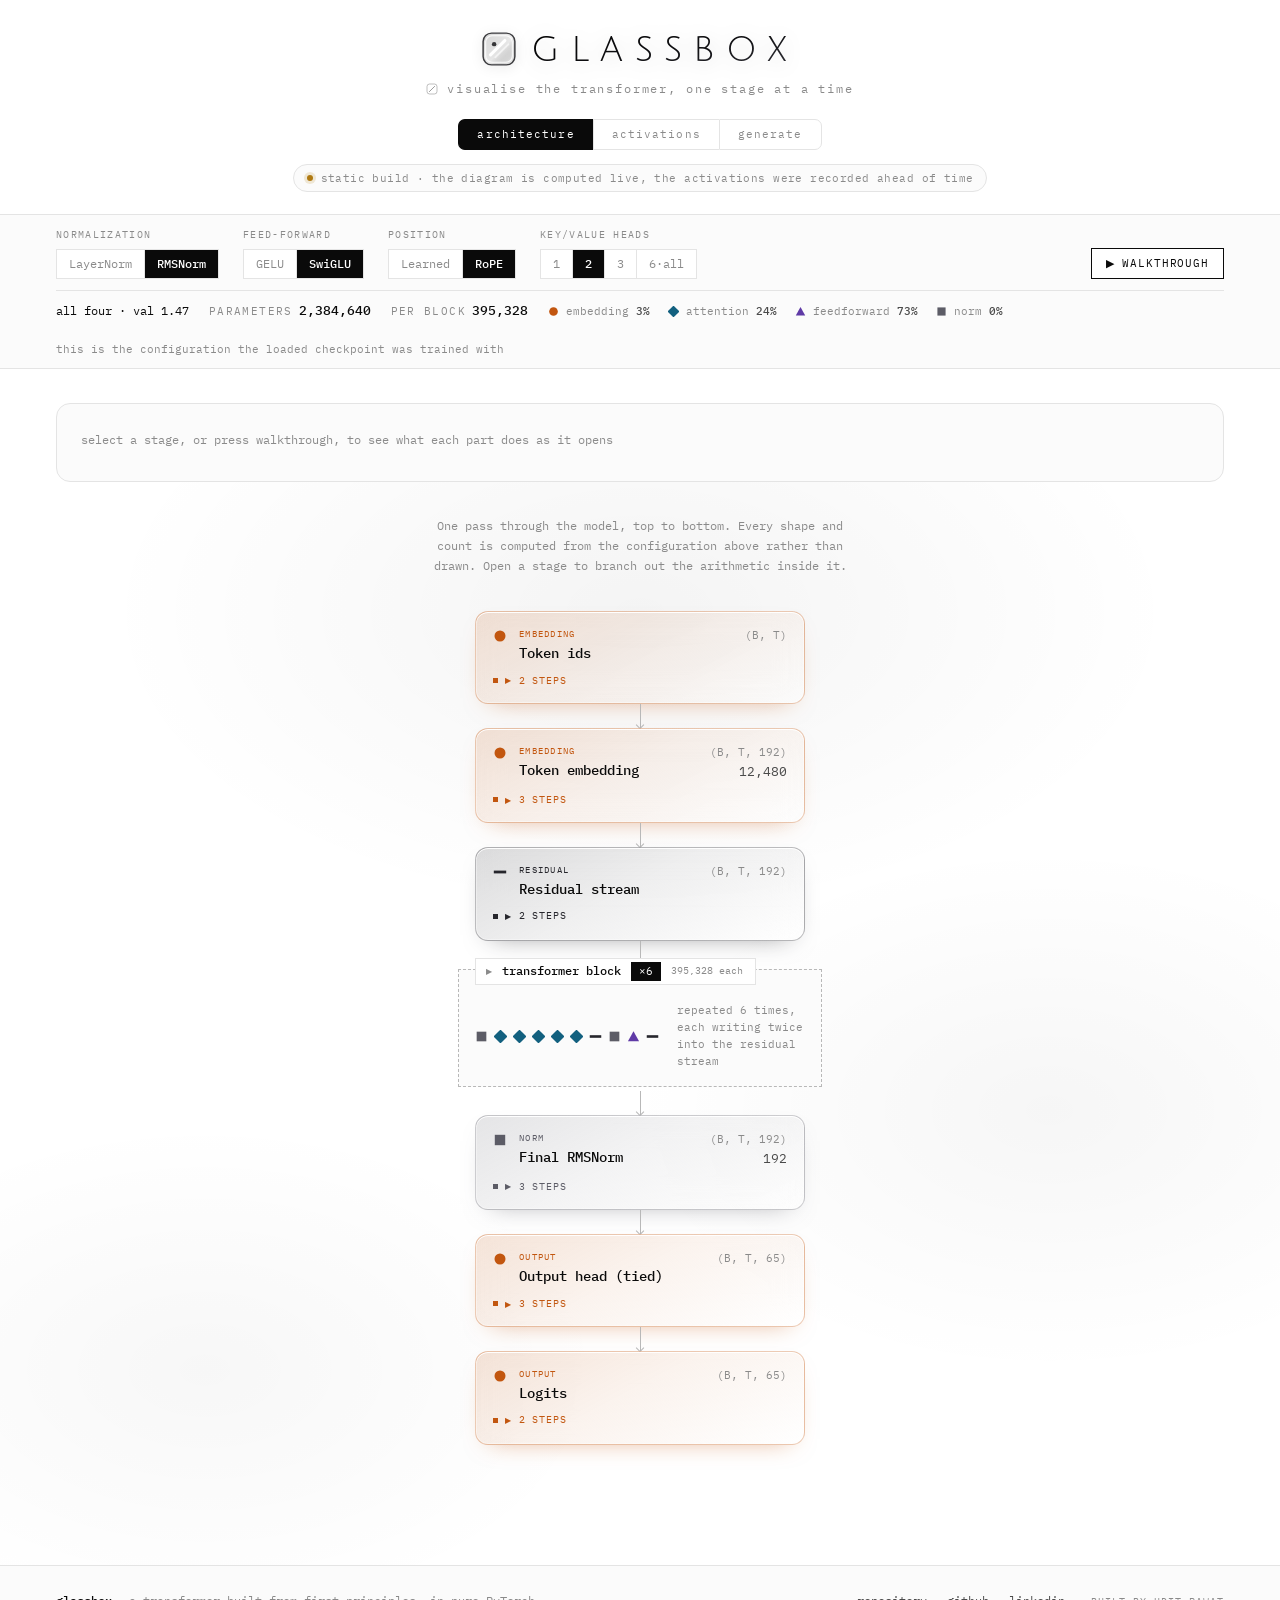
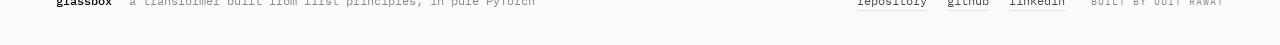
==== commit be80a8ae: "doc: rebuild the hosted page and screenshots" ====
--- a/docs/index.html
+++ b/docs/index.html
@@ -1184,7 +1184,6 @@
 addEventListener("resize", measureBar);
 addEventListener("load", measureBar);
 
-boot();
 
 /* ===================================================== activations & generate
 
@@ -1558,6 +1557,12 @@
   });
 }
 
+/* Called last, after every declaration above it. It used to sit mid-file and
+   worked only because boot() awaited a fetch before touching anything declared
+   below — an accident that held on the server and broke the moment the static
+   build answered from memory with no await in the way. */
+boot();
+
 </script>
 </body>
 </html>
